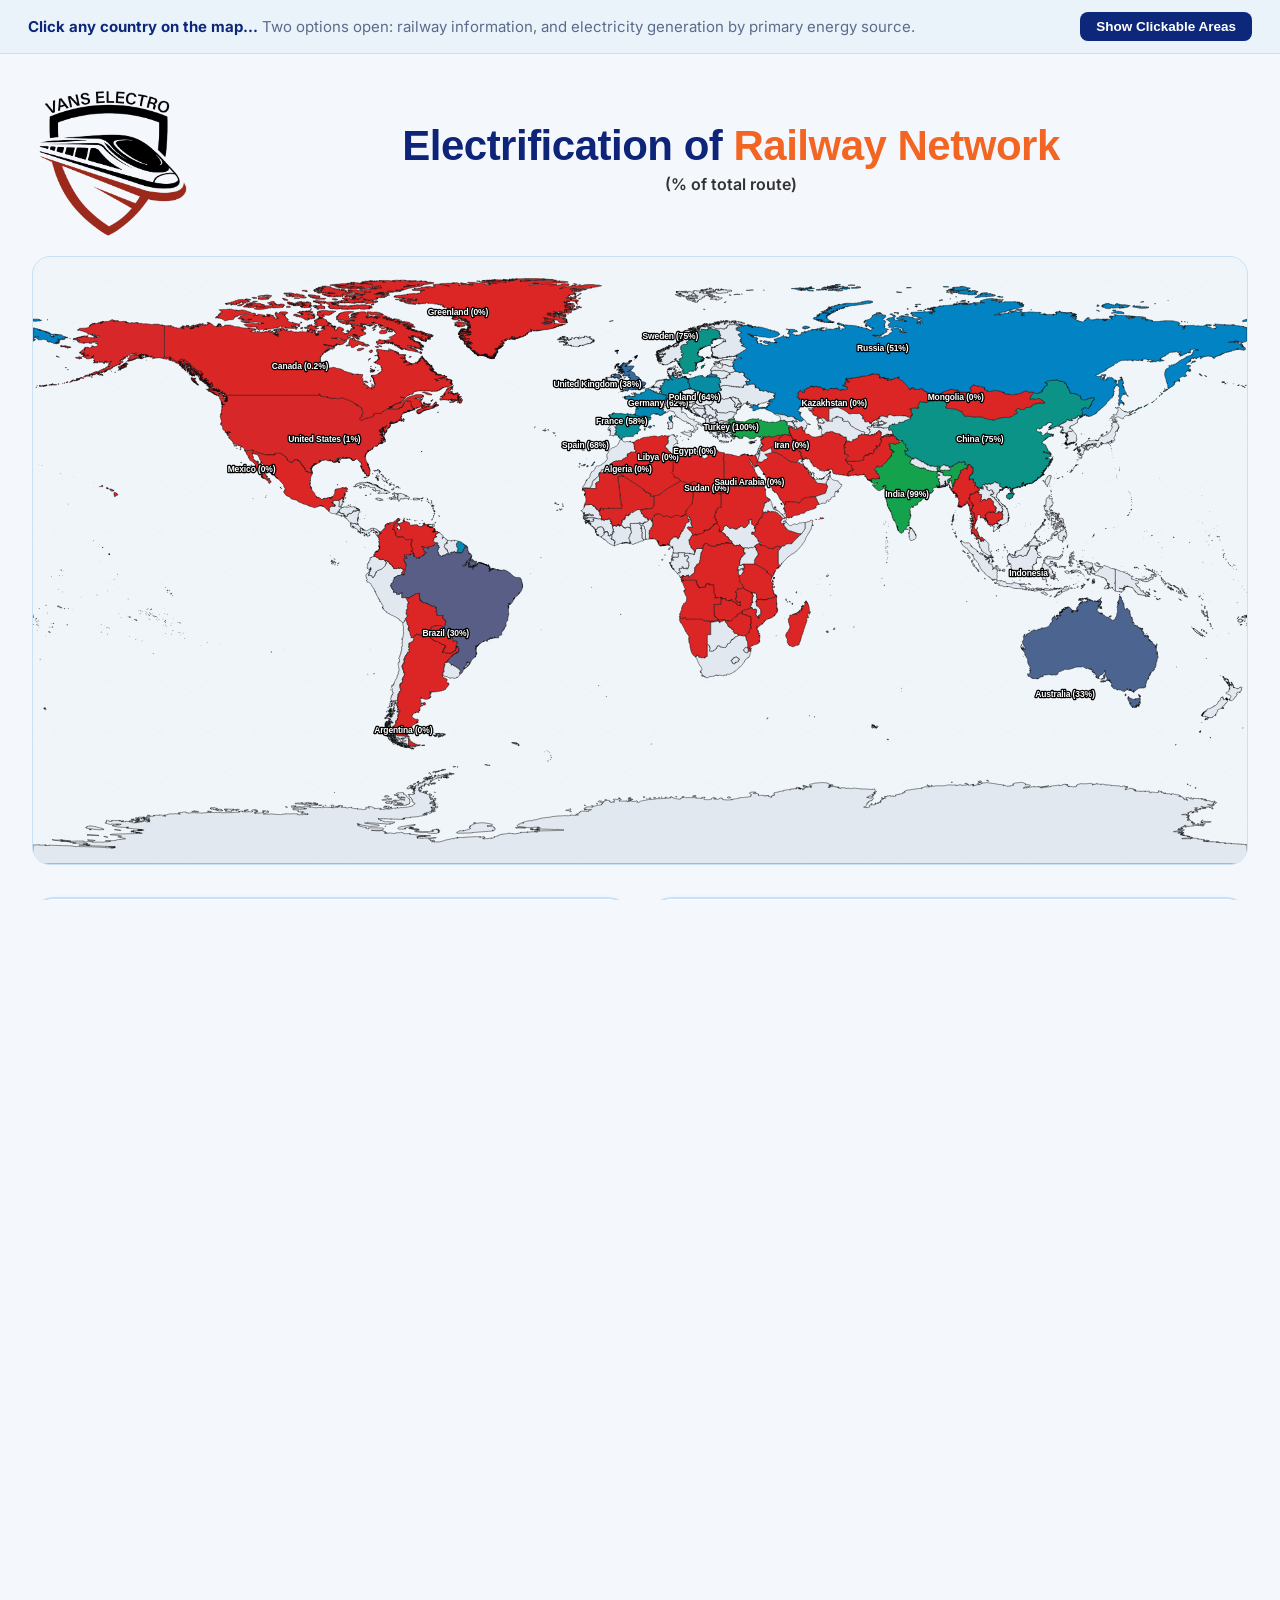
==== index.html @ e2f64fe7 "feat: add SVG map generation script, GeoJSON country data, and executive profile assets" ====
<!DOCTYPE html>
<html lang="en">
<head>
  <meta charset="utf-8">
  <meta name="viewport" content="width=device-width, initial-scale=1.0">
  <title>VANS Electroengineerings — Global Railway Electrification & Leadership</title>
  <link rel="preconnect" href="https://fonts.googleapis.com">
  <link rel="preconnect" href="https://fonts.gstatic.com" crossorigin>
  <link href="https://fonts.googleapis.com/css2?family=Inter:wght@400;500;600;700;800&family=Outfit:wght@500;600;700;800&display=swap" rel="stylesheet">
  <style>
    :root {
      --primary: #0D287A;
      --primary-dark: #07174A;
      --accent: #F0821E;
      --accent-hover: #D96F11;
      --bg: #F4F7FC;
      --card-bg: #FFFFFF;
      --text: #1E293B;
      --text-muted: #5A6B8C;
      --border: #C9E1F5;
      --shadow-sm: 0 2px 6px rgba(13,40,122,0.06);
      --shadow-md: 0 10px 25px -5px rgba(13,40,122,0.12);
      --shadow-lg: 0 20px 35px -10px rgba(13,40,122,0.25);
    }

    * { box-sizing: border-box; margin: 0; padding: 0; }
    html, body {
      width: 100%;
      height: 100%;
      font-family: 'Segoe UI', 'Inter', Arial, sans-serif;
      background: var(--bg);
      color: var(--text);
      line-height: 1.4;
      overflow-x: hidden;
    }

    /* Top instruction bar */
    .top-bar {
      background: #EBF3FA;
      color: #5A6B8C;
      padding: 12px 28px;
      display: flex;
      justify-content: space-between;
      align-items: center;
      font-size: 15px;
      border-bottom: 1px solid var(--border);
      width: 100%;
    }
    .top-bar b { color: var(--primary); font-weight: 700; }
    .btn-toggle {
      background: var(--primary);
      color: #fff;
      border: 0;
      padding: 7px 16px;
      border-radius: 8px;
      font-weight: 600;
      cursor: pointer;
      font-size: 13.5px;
      transition: all 0.2s ease;
    }
    .btn-toggle:hover { background: var(--primary-dark); transform: translateY(-1px); }

    /* Main Full-Width Dashboard Layout */
    .dashboard {
      width: 100%;
      margin: 0;
      padding: 24px 32px;
      display: grid;
      grid-template-columns: 1fr 680px;
      gap: 32px;
      position: relative;
    }

    @media (max-width: 1400px) {
      .dashboard {
        grid-template-columns: 1fr;
      }
    }

    /* Left Side: Logo, Title & Map */
    .map-section {
      background: transparent;
      border: 0;
      border-radius: 0;
      padding: 0;
      box-shadow: none;
      position: relative;
      display: flex;
      flex-direction: column;
    }

    .map-header {
      display: flex;
      align-items: center;
      justify-content: space-between;
      margin-bottom: 16px;
      gap: 20px;
    }

    .map-header .logo-box {
      display: flex;
      align-items: center;
      gap: 16px;
      text-decoration: none;
    }

    .map-header .logo-box img {
      height: 162px;
      width: auto;
      object-fit: contain;
    }

    .main-title {
      text-align: center;
      flex: 1;
    }

    .main-title h1 {
      font-family: Arial, Helvetica, sans-serif;
      font-size: 42px;
      font-weight: 800;
      color: #0D2478;
      letter-spacing: -0.5px;
      line-height: 1.1;
    }

    .main-title h1 span {
      color: #F26522;
    }

    .main-title small {
      display: block;
      text-align: center;
      font-size: 16px;
      color: #333;
      font-weight: 600;
      margin-top: 4px;
    }

    /* SVG Map Canvas */
    .map-container {
      position: relative;
      width: 100%;
      background: #F0F5FA;
      border-radius: 18px;
      overflow: hidden;
      border: 1px solid var(--border);
      background-image:
        linear-gradient(30deg, transparent 49.5%, rgba(0,180,220,.05) 50%, transparent 50.5%),
        linear-gradient(150deg, transparent 49.5%, rgba(0,180,220,.05) 50%, transparent 50.5%);
      background-size: 50px 50px;
    }

    .map-container svg {
      width: 100%;
      height: auto;
      display: block;
    }

    .country-path {
      stroke: #111111;
      stroke-width: 0.4;
      cursor: pointer;
      transition: all 0.2s ease;
    }

    .country-path:hover {
      fill: #FF7A00 !important;
      stroke: #000;
      stroke-width: 1;
    }

    .country-path.active-country {
      fill: #FF7A00 !important;
      stroke: #0D287A;
      stroke-width: 1.5;
    }

    .show-highlight-all .country-path {
      stroke: #FF7A00;
      stroke-width: 1;
    }

    /* SVG Text Labels inside Country Shapes */
    .country-label {
      font-family: 'Segoe UI', Arial, sans-serif;
      font-size: 7px;
      font-weight: 700;
      fill: #FFFFFF;
      text-anchor: middle;
      dominant-baseline: central;
      pointer-events: none;
      paint-order: stroke fill;
      stroke: #000000;
      stroke-width: 2px;
      stroke-linejoin: round;
      letter-spacing: -0.1px;
    }

    /* Side info panel overlay on Map */
    #info-panel {
      position: absolute;
      top: 24px;
      right: 24px;
      width: 320px;
      background: #FFFFFF;
      border: 2px solid var(--border);
      border-radius: 18px;
      padding: 22px;
      display: none;
      box-shadow: var(--shadow-lg);
      z-index: 10;
      animation: slideIn 0.25s ease;
    }

    @keyframes slideIn {
      from { opacity: 0; transform: translateX(15px); }
      to { opacity: 1; transform: translateX(0); }
    }

    #info-panel h2 { font-family: 'Outfit', sans-serif; font-size: 24px; color: var(--primary); margin-bottom: 4px; }
    #info-panel .pct { font-size: 15px; color: var(--text); font-weight: 600; margin-bottom: 18px; }

    .panel-btn {
      display: block;
      text-decoration: none;
      background: var(--primary);
      color: #fff;
      padding: 11px 14px;
      border-radius: 9px;
      font-size: 13.5px;
      margin-bottom: 10px;
      transition: all 0.2s ease;
    }
    .panel-btn:hover { background: var(--primary-dark); transform: translateY(-1px); }
    .panel-btn.alt { background: var(--accent); }
    .panel-btn.alt:hover { background: var(--accent-hover); }
    .panel-btn b { display: block; font-size: 14.5px; margin-bottom: 2px; }
    .panel-btn span { display: block; font-size: 11.5px; opacity: 0.9; line-height: 1.35; }

    .panel-close {
      position: absolute;
      right: 14px;
      top: 10px;
      font-size: 22px;
      color: var(--text-muted);
      cursor: pointer;
      line-height: 1;
    }
    .panel-close:hover { color: var(--text); }

    /* Right Side 2x2 Grid Sidebar */
    .sidebar {
      display: grid;
      grid-template-columns: 1fr 1fr;
      gap: 20px;
      align-content: start;
    }

    .panel-card {
      background: rgba(255,255,255,0.95);
      border: 2px solid var(--border);
      border-radius: 22px;
      padding: 20px;
      box-shadow: var(--shadow-sm);
      display: flex;
      flex-direction: column;
    }

    .panel-card h2 {
      font-family: 'Outfit', sans-serif;
      font-size: 18px;
      font-weight: 800;
      color: var(--primary);
      text-align: center;
      margin-bottom: 16px;
      letter-spacing: 0.5px;
      border-bottom: 2px solid #EBF3FA;
      padding-bottom: 8px;
    }

    /* 2x2 Inner Grid for Products & Directors */
    .inner-grid {
      display: grid;
      grid-template-columns: 1fr 1fr;
      gap: 12px;
      flex: 1;
    }

    /* Cards Inside Panels */
    .item-card {
      background: #FFFFFF;
      border: 1px solid var(--border);
      border-radius: 14px;
      overflow: hidden;
      text-align: center;
      cursor: pointer;
      transition: all 0.2s ease;
      display: flex;
      flex-direction: column;
      align-items: center;
      padding: 10px;
      text-decoration: none;
    }

    .item-card:hover {
      transform: translateY(-3px);
      box-shadow: var(--shadow-md);
      border-color: var(--primary);
    }

    .item-card img {
      width: 100%;
      height: 95px;
      object-fit: cover;
      border-radius: 10px;
      margin-bottom: 8px;
    }

    .item-card.director img {
      width: 90px;
      height: 90px;
      border-radius: 50%;
      object-fit: cover;
      border: 2.5px solid var(--primary);
    }

    .item-card .card-title {
      font-family: 'Outfit', sans-serif;
      color: var(--primary);
      font-weight: 700;
      font-size: 12.5px;
      line-height: 1.25;
      text-transform: uppercase;
    }

    .item-card .card-subtitle {
      font-size: 11px;
      color: var(--text-muted);
      margin-top: 3px;
    }

    /* Large Banner Cards for Secured Market & Opportunity */
    .full-card {
      background: #FFFFFF;
      border: 1px solid var(--border);
      border-radius: 14px;
      overflow: hidden;
      cursor: pointer;
      transition: all 0.2s ease;
      display: flex;
      flex-direction: column;
      align-items: center;
      padding: 8px;
      text-decoration: none;
      flex: 1;
    }

    .full-card:hover {
      transform: translateY(-3px);
      box-shadow: var(--shadow-md);
      border-color: var(--accent);
    }

    .full-card img {
      width: 100%;
      height: 170px;
      object-fit: cover;
      border-radius: 10px;
    }

    /* Modals & Backdrop */
    .modal-overlay {
      position: fixed;
      inset: 0;
      background: rgba(13,40,122,0.45);
      backdrop-filter: blur(4px);
      display: none;
      z-index: 100;
    }

    .modal-dialog {
      position: fixed;
      left: 50%;
      top: 50%;
      transform: translate(-50%, -50%);
      width: min(880px, 94vw);
      max-height: 92vh;
      overflow-y: auto;
      background: #FFFFFF;
      border-radius: 20px;
      padding: 36px 40px;
      display: none;
      z-index: 101;
      box-shadow: var(--shadow-lg);
      animation: modalFade 0.25s ease;
    }

    @keyframes modalFade {
      from { opacity: 0; transform: translate(-50%, -46%); }
      to { opacity: 1; transform: translate(-50%, -50%); }
    }

    .modal-dialog .close-modal {
      position: absolute;
      right: 20px;
      top: 16px;
      font-size: 28px;
      color: var(--text-muted);
      cursor: pointer;
    }
    .modal-dialog .close-modal:hover { color: var(--primary); }

    .modal-dialog img.profile-pic {
      width: 130px;
      height: 130px;
      border-radius: 50%;
      object-fit: cover;
      border: 3px solid var(--primary);
      display: block;
      margin: 0 auto 16px auto;
    }

    .modal-dialog h2 { font-family: 'Outfit', sans-serif; font-size: 28px; color: var(--primary); margin-bottom: 6px; }
    .modal-dialog .role { color: var(--accent); font-weight: 700; font-size: 16px; margin-bottom: 6px; }
    .modal-dialog .meta { color: var(--text-muted); font-size: 14px; margin-bottom: 20px; }

    .modal-dialog h3 {
      font-family: 'Outfit', sans-serif;
      font-size: 18px;
      color: var(--primary);
      margin: 22px 0 10px;
      border-bottom: 2px solid #E2E8F0;
      padding-bottom: 6px;
    }

    .modal-dialog p, .modal-dialog li { font-size: 14.5px; line-height: 1.6; color: var(--text); }
    .modal-dialog ul { padding-left: 20px; margin-bottom: 12px; }
    .modal-dialog .cols { display: flex; gap: 24px; flex-wrap: wrap; }
    .modal-dialog .cols > div { flex: 1 1 300px; }

    .modal-dialog .pdf-link {
      display: inline-block;
      margin-top: 24px;
      background: var(--primary);
      color: #fff;
      text-decoration: none;
      padding: 12px 20px;
      border-radius: 10px;
      font-size: 14px;
      font-weight: 600;
      transition: all 0.2s ease;
    }
    .modal-dialog .pdf-link:hover { background: var(--primary-dark); }

    /* Footer */
    footer {
      background: var(--primary);
      color: #fff;
      text-align: center;
      padding: 20px;
      font-size: 14px;
      border-top: 3px solid var(--accent);
      margin-top: 30px;
    }
    footer a { color: #FFA34D; text-decoration: none; font-weight: 600; }
    footer a:hover { text-decoration: underline; }
  </style>
</head>
<body>

  <!-- Top Announcement / Instruction Bar -->
  <header class="top-bar">
    <div>
      <b>Click any country on the map...</b> Two options open: railway information, and electricity generation by primary energy source.
    </div>
    <button class="btn-toggle" onclick="toggleHighlights()">Show Clickable Areas</button>
  </header>

  <!-- Main Dashboard Container -->
  <div class="dashboard">

    <!-- Left Main Section: Logo, Title & Real Interactive SVG Map -->
    <main class="map-section">
      <div class="map-header">
        <a href="https://vanselectroengineerings.com/" target="_blank" rel="noopener" class="logo-box">
          <img src="img/vans-logo.png" alt="VANS Electro Logo">
        </a>

        <div class="main-title">
          <h1>Electrification of <span>Railway Network</span></h1>
          <small>(% of total route)</small>
        </div>
      </div>

      <!-- SVG Map Canvas -->
      <div class="map-container" id="mapContainer">
        <svg viewBox="0 0 1000 500" id="worldMap">
<path class="country-path" data-c="Indonesia" fill="#E2E8F0" d="M827.0 238.4 L827.0 238.4 L827.1 238.5 L827.2 238.5 L827.4 238.5 L827.5 238.5 L827.5 238.5 L827.6 238.6 L827.6 238.7 L827.5 238.8 L827.5 238.8 L827.4 238.8 L827.3 238.8 L827.3 238.7 L827.1 238.6 L827.1 238.5 L827.0 238.4 Z M845.7 275.5 L845.7 275.5 L845.9 275.5 L846.0 275.5 L846.1 275.4 L846.3 275.3 L846.3 275.3 L846.3 275.3 L846.3 275.2 L846.4 275.2 L846.4 275.2 L846.6 275.1 L846.6 275.1 L846.6 275.1 L846.7 275.0 L846.8 275.0 L846.9 275.0 L846.9 274.9 L847.0 274.9 L847.0 274.9 L847.0 275.0 L847.0 275.1 L847.0 275.1 L847.0 275.1 L847.0 275.2 L847.0 275.2 L847.1 275.2 L847.1 275.2 L847.2 275.2 L847.2 275.2 L847.4 275.1 L847.4 275.1 L847.4 275.0 L847.4 275.0 L847.4 275.0 L847.5 275.0 L847.5 275.0 L847.5 275.0 L847.5 275.0 L847.6 275.0 L847.6 275.1 L847.6 275.1 L847.7 275.2 L847.7 275.2 L847.6 275.4 L847.6 275.4 L847.6 275.5 L847.6 275.5 L847.6 275.5 L847.6 275.5 L847.6 275.5 L847.5 275.5 L847.5 275.5 L847.5 275.5 L847.5 275.6 L847.4 275.6 L847.4 275.6 L847.4 275.6 L847.3 275.5 L847.3 275.5 L847.3 275.5 L847.2 275.5 L847.2 275.5 L847.1 275.6 L847.1 275.7 L847.1 275.8 L847.1 275.8 L847.1 275.8 L847.2 275.9 L847.3 275.9 L847.3 276.0 L847.3 276.0 L847.3 276.0 L847.3 276.0 L847.4 276.1 L847.4 276.2 L847.4 276.3 L847.4 276.4 L847.3 276.4 L847.2 276.5 L847.2 276.6 L847.2 276.8 L847.1 276.8 L846.9 277.0 L846.8 277.1 L846.6 277.4 L846.5 277.5 L846.5 277.5 L846.3 277.6 L846.2 277.7 L846.1 277.7 L846.0 277.8 L845.9 277.9 L845.9 278.0 L845.9 278.0 L845.8 278.1 L845.7 278.2 L845.6 278.2 L845.5 278.3 L845.2 278.2 L845.0 278.3 L844.9 278.3 L844.9 278.3 L844.8 278.3 L844.8 278.3 L844.7 278.3 L844.7 278.4 L844.7 278.4 L844.6 278.4 L844.6 278.5 L844.6 278.5 L844.5 278.5 L844.5 278.6 L844.3 278.6 L844.0 278.8 L843.9 278.8 L843.9 278.8 L843.8 278.8 L843.8 278.8 L843.7 278.8 L843.6 278.8 L843.6 278.8 L843.5 278.7 L843.4 278.8 L843.4 278.8 L843.3 278.8 L843.3 278.7 L843.2 278.7 L843.2 278.7 L843.1 278.7 L843.1 278.8 L843.0 278.8 L843.0 278.8 L843.0 278.8 L843.0 278.8 L843.0 278.7 L843.0 278.7 L843.0 278.6 L843.0 278.6 L843.0 278.5 L843.1 278.4 L843.1 278.4 L843.2 278.3 L843.3 278.2 L843.4 278.2 L843.4 278.2 L843.5 278.2 L843.5 278.2 L843.7 278.0 L843.8 278.0 L843.7 277.9 L843.7 277.9 L843.6 277.9 L843.6 277.8 L843.5 277.8 L843.4 277.9 L843.3 277.9 L843.3 277.9 L843.3 277.9 L843.3 277.8 L843.3 277.6 L843.3 277.6 L843.4 277.5 L843.5 277.5 L843.5 277.4 L843.5 277.4 L843.5 277.3 L843.5 277.3 L843.5 277.2 L843.5 277.2 L843.5 277.2 L843.5 277.1 L843.5 277.1 L843.5 277.1 L843.5 277.1 L843.5 276.8 L843.5 276.7 L843.6 276.7 L843.6 276.6 L843.7 276.6 L843.8 276.6 L843.8 276.5 L843.9 276.4 L843.9 276.4 L843.9 276.4 L843.9 276.4 L844.0 276.4 L844.0 276.4 L844.0 276.4 L844.0 276.4 L844.1 276.4 L844.1 276.4 L844.2 276.2 L844.2 276.2 L844.2 276.2 L844.3 276.1 L844.4 276.0 L844.4 276.0 L844.5 276.0 L844.5 275.9 L844.6 276.1 L844.7 276.2 L844.8 276.2 L844.8 276.2 L844.9 276.1 L844.9 276.1 L845.0 276.0 L845.0 276.0 L845.0 276.1 L845.1 276.1 L845.1 276.1 L845.1 276.2 L845.1 276.2 L845.2 276.3 L845.2 276.3 L845.1 276.3 L845.1 276.4 L845.2 276.4 L845.2 276.4 L845.2 276.4 L845.2 276.4 L845.3 276.4 L845.3 276.4 L845.3 276.3 L845.4 276.3 L845.4 276.3 L845.4 276.2 L845.4 276.2 L845.4 276.2 L845.4 276.1 L845.4 276.1 L845.4 276.0 L845.4 276.0 L845.4 276.0 L845.5 276.0 L845.5 276.0 L845.6 275.9 L845.6 275.9 L845.6 275.8 L845.6 275.8 L845.6 275.8 L845.7 275.7 L845.7 275.6 L845.7 275.5 Z M826.6 238.4 L826.6 238.4 L826.5 238.5 L826.5 238.5 L826.4 238.5 L826.4 238.5 L826.0 238.4 L826.0 238.4 L826.0 238.5 L826.1 238.5 L826.1 238.5 L826.1 238.5 L826.1 238.5 L826.1 238.5 L826.1 238.6 L826.1 238.6 L826.1 238.6 L826.1 238.6 L826.2 238.6 L826.3 238.6 L826.3 238.7 L826.3 238.7 L826.3 238.7 L826.3 238.8 L826.3 238.8 L826.4 238.8 L826.4 238.8 L826.4 238.7 L826.4 238.8 L826.7 239.0 L826.7 239.0 L826.8 239.1 L826.9 239.1 L826.9 239.1 L826.9 239.1 L826.9 239.2 L826.8 239.2 L826.7 239.2 L826.6 239.1 L826.6 239.1 L826.5 239.1 L826.5 239.1 L826.5 239.1 L826.6 239.1 L826.7 239.2 L826.7 239.2 L826.8 239.2 L826.8 239.2 L826.9 239.2 L826.9 239.2 L826.9 239.2 L827.0 239.3 L827.0 239.3 L827.2 239.4 L827.2 239.5 L827.2 239.5 L827.2 239.5 L827.1 239.5 L827.0 239.5 L827.0 239.5 L827.0 239.6 L827.2 239.6 L827.3 239.6 L827.3 239.7 L827.3 239.7 L827.3 239.7 L827.2 239.8 L827.2 239.8 L827.1 239.9 L827.1 239.9 L826.8 239.9 L826.7 239.9 L826.6 239.9 L826.6 239.8 L826.5 239.8 L826.5 239.8 L826.5 239.7 L826.4 239.6 L826.4 239.6 L826.4 239.5 L826.4 239.5 L826.4 239.5 L826.3 239.5 L826.3 239.5 L826.3 239.5 L826.4 239.7 L826.4 239.7 L826.4 239.8 L826.5 239.9 L826.5 239.9 L826.4 240.0 L826.4 240.0 L826.3 239.9 L826.2 239.9 L825.8 239.9 L825.6 239.9 L825.3 239.9 L825.2 239.9 L825.1 240.0 L825.1 240.0 L825.2 240.0 L825.3 239.9 L825.5 239.9 L825.6 240.0 L825.6 240.0 L825.6 240.1 L825.6 240.1 L825.6 240.2 L825.6 240.3 L825.7 240.3 L825.7 240.3 L825.8 240.3 L825.8 240.4 L825.9 240.4 L825.9 240.5 L826.0 240.4 L826.0 240.4 L826.1 240.4 L826.2 240.5 L826.2 240.5 L826.2 240.5 L826.2 240.5 L826.2 240.5 L826.2 240.6 L826.2 240.6 L826.2 240.6 L826.2 240.7 L826.2 240.7 L826.2 240.7 L826.1 240.7 L826.1 240.8 L826.1 240.8 L826.0 240.8 L826.0 240.8 L826.0 240.8 L826.0 241.0 L826.0 241.0 L826.0 241.0 L825.9 241.0 L825.9 241.0 L825.8 240.9 L825.8 240.9 L825.7 240.9 L825.7 241.0 L825.7 241.0 L825.8 241.0 L825.8 241.0 L826.0 241.2 L826.0 241.2 L826.1 241.2 L826.2 241.2 L826.3 241.2 L826.3 241.2 L826.3 241.3 L826.3 241.3 L826.3 241.4 L826.4 241.4 L826.6 241.4 L826.7 241.4 L826.7 241.4 L826.7 241.4 L826.7 241.5 L826.8 241.5 L826.8 241.5 L826.7 241.5 L826.7 241.6 L826.7 241.6 L826.7 241.6 L826.6 241.7 L826.6 241.7 L826.6 241.7 L826.7 241.7 L826.7 241.7 L826.8 241.7 L826.8 241.7 L826.9 241.7 L826.9 241.7 L826.9 241.8 L826.9 241.8 L826.8 241.8 L826.7 241.8 L826.5 241.9 L826.5 241.9 L826.6 241.9 L826.8 241.9 L827.0 241.9 L827.0 242.0 L827.0 242.0 L826.9 242.0 L826.8 242.0 L826.7 242.1 L826.7 242.2 L826.8 242.2 L826.9 242.2 L827.0 242.2 L827.1 242.3 L827.2 242.3 L827.2 242.4 L827.2 242.4 L827.2 242.6 L827.2 242.7 L827.3 242.7 L827.3 242.8 L827.4 242.9 L827.4 242.9 L827.7 243.1 L827.7 243.2 L827.8 243.2 L827.8 243.3 L827.8 243.4 L827.9 243.4 L827.9 243.4 L828.0 243.4 L828.0 243.5 L828.0 243.6 L828.1 243.7 L828.0 243.7 L827.9 243.8 L827.9 243.9 L827.7 243.9 L827.7 243.9 L827.6 244.0 L827.6 244.0 L827.6 244.1 L827.5 244.1 L827.5 244.2 L827.5 244.2 L827.3 244.1 L827.3 244.2 L827.5 244.3 L827.5 244.3 L827.4 244.3 L827.3 244.3 L827.2 244.3 L827.1 244.3 L827.1 244.3 L827.1 244.4 L827.1 244.4 L827.2 244.4 L827.3 244.4 L827.3 244.4 L827.3 244.5 L827.4 244.5 L827.4 244.5 L827.4 244.5 L827.4 244.6 L827.4 244.7 L827.4 244.7 L827.4 244.7 L827.4 244.7 L827.4 244.8 L827.4 244.8 L827.4 244.8 L827.5 244.8 L827.5 244.8 L827.5 244.8 L827.5 244.8 L827.5 244.9 L827.6 244.9 L827.6 245.0 L827.7 245.0 L827.7 245.0 L827.8 245.0 L827.8 245.0 L827.9 245.0 L827.9 245.0 L827.9 245.1 L827.9 245.1 L827.9 245.1 L827.9 245.2 L827.9 245.2 L828.1 245.4 L828.3 245.5 L828.5 245.7 L828.6 245.7 L828.8 245.7 L828.8 245.8 L828.9 245.8 L828.9 245.9 L829.0 245.9 L828.9 245.9 L828.9 245.9 L828.9 246.0 L828.9 246.0 L828.9 246.0 L829.0 246.0 L829.0 246.0 L829.0 246.0 L829.0 246.1 L829.0 246.1 L829.1 246.1 L829.1 246.1 L829.1 246.1 L829.2 246.2 L829.3 246.2 L829.4 246.2 L829.5 246.2 L829.7 246.4 L829.8 246.5 L829.8 246.5 L829.9 246.6 L829.9 246.7 L830.0 246.7 L829.9 246.7 L829.9 246.7 L829.9 246.7 L829.9 246.8 L830.0 246.8 L830.0 246.8 L830.1 246.9 L830.2 247.1 L830.2 247.1 L830.2 247.1 L830.2 247.1 L830.3 247.0 L830.3 247.0 L830.3 247.0 L830.4 247.0 L830.5 247.1 L830.6 247.1 L830.6 247.1 L830.6 247.1 L830.6 247.2 L830.5 247.2 L830.6 247.2 L830.6 247.2 L830.6 247.3 L830.6 247.3 L830.6 247.3 L830.5 247.4 L830.4 247.5 L830.4 247.5 L830.2 247.6 L830.1 247.6 L830.1 247.7 L830.1 247.7 L830.0 247.8 L830.0 247.8 L830.0 247.8 L829.9 247.8 L829.9 247.8 L829.8 247.7 L829.8 247.7 L829.7 247.7 L829.7 247.6 L829.6 247.6 L829.6 247.7 L829.4 247.7 L829.4 247.8 L829.3 247.8 L829.3 247.8 L829.3 247.7 L829.3 247.7 L829.2 247.7 L829.1 247.7 L829.0 247.7 L828.9 247.7 L828.9 247.7 L828.9 247.7 L828.9 247.8 L828.8 247.8 L828.8 247.7 L828.8 247.7 L828.7 247.7 L828.7 247.6 L828.7 247.6 L828.3 247.6 L828.1 247.5 L828.0 247.5 L828.0 247.4 L827.9 247.3 L827.9 247.3 L827.8 247.1 L827.7 247.0 L827.7 247.0 L827.6 246.9 L827.6 246.9 L827.6 246.9 L827.5 246.9 L827.5 246.9 L827.5 246.9 L827.5 246.9 L827.5 247.0 L827.5 247.0 L827.6 247.1 L827.6 247.1 L827.7 247.3 L827.7 247.3 L827.7 247.4 L827.8 247.5 L827.8 247.5 L827.8 247.5 L827.8 247.5 L827.8 247.5 L827.8 247.5 L827.8 247.6 L827.9 247.6 L827.9 247.7 L827.9 247.7 L827.9 247.8 L827.8 247.8 L827.8 247.8 L827.8 247.8 L827.7 247.8 L827.7 247.8 L827.7 247.7 L827.7 247.7 L827.6 247.7 L827.6 247.7 L827.6 247.7 L827.5 247.7 L827.5 247.7 L827.5 247.7 L827.5 247.7 L827.5 247.7 L827.4 247.7 L827.3 247.7 L827.3 247.7 L827.2 247.8 L827.1 247.9 L827.0 248.0 L827.0 248.2 L827.0 248.2 L826.9 248.3 L826.9 248.3 L826.9 248.3 L826.9 248.4 L826.9 248.4 L826.7 248.6 L826.7 248.7 L826.7 248.7 L826.7 248.8 L826.7 248.8 L826.7 248.8 L826.7 248.8 L826.7 248.9 L826.6 248.9 L826.6 248.9 L826.5 249.0 L826.4 249.2 L826.4 249.2 L826.4 249.2 L826.4 249.2 L826.5 249.3 L826.5 249.3 L826.5 249.4 L826.4 249.4 L826.4 249.5 L826.3 249.5 L826.3 249.5 L826.3 249.6 L826.4 249.6 L826.4 249.6 L826.4 249.6 L826.4 249.6 L826.4 249.6 L826.3 249.7 L826.3 249.7 L826.3 249.7 L826.3 249.7 L826.3 249.7 L826.3 249.8 L826.3 249.8 L826.3 249.8 L826.3 249.8 L826.3 249.8 L826.3 249.8 L826.4 249.8 L826.4 249.9 L826.4 249.9 L826.4 249.9 L826.4 249.9 L826.4 250.0 L826.5 250.0 L826.5 250.1 L826.5 250.1 L826.5 250.1 L826.5 250.1 L826.4 250.2 L826.4 250.2 L826.4 250.2 L826.4 250.2 L826.3 250.3 L826.3 250.4 L826.3 250.4 L826.3 250.5 L826.3 250.6 L826.2 250.7 L826.2 250.7 L826.2 250.8 L826.3 250.9 L826.3 250.9 L826.3 250.9 L826.4 250.9 L826.4 251.0 L826.4 251.0 L826.4 251.1 L826.3 251.1 L826.3 251.2 L826.3 251.2 L826.3 251.3 L826.3 251.3 L826.3 251.4 L826.2 251.4 L826.2 251.5 L826.3 251.4 L826.7 251.2 L826.7 251.2 L826.8 251.2 L826.8 251.2 L826.8 251.2 L826.7 251.3 L826.7 251.3 L826.7 251.3 L826.6 251.3 L826.6 251.4 L826.5 251.4 L826.6 251.4 L826.7 251.4 L826.7 251.6 L826.6 251.6 L826.6 251.6 L826.6 251.7 L826.6 251.7 L826.5 251.7 L826.5 251.7 L826.5 251.7 L826.5 251.7 L826.5 251.7 L826.6 251.7 L826.6 251.7 L826.6 251.8 L826.6 251.8 L826.5 251.8 L826.5 251.9 L826.5 251.9 L826.5 251.9 L826.5 251.9 L826.4 251.9 L826.3 251.9 L826.3 251.9 L826.4 252.0 L826.4 252.0 L826.4 252.0 L826.6 252.0 L826.7 252.0 L826.7 252.0 L826.7 252.1 L826.7 252.1 L826.7 252.1 L826.7 252.2 L826.7 252.2 L826.6 252.2 L826.6 252.2 L826.6 252.2 L826.5 252.2 L826.5 252.2 L826.5 252.3 L826.4 252.2 L826.4 252.3 L826.3 252.3 L826.2 252.3 L826.3 252.4 L826.2 252.4 L826.2 252.4 L826.1 252.4 L826.1 252.4 L826.1 252.3 L826.0 252.4 L826.0 252.4 L826.0 252.5 L825.9 252.5 L825.9 252.5 L825.9 252.4 L825.9 252.4 L825.9 252.3 L825.8 252.3 L825.8 252.2 L825.7 252.3 L825.7 252.4 L825.7 252.5 L825.7 252.5 L825.7 252.6 L825.5 252.6 L825.5 252.7 L825.2 253.1 L825.1 253.2 L825.1 253.2 L825.1 253.3 L825.1 253.3 L825.0 253.4 L825.0 253.4 L824.9 253.4 L824.6 253.5 L824.5 253.5 L824.5 253.5 L824.5 253.5 L824.5 253.4 L824.5 253.3 L824.5 253.3 L824.5 253.3 L824.5 253.3 L824.5 253.3 L824.4 253.4 L824.4 253.3 L824.4 253.3 L824.4 253.2 L824.3 253.1 L824.3 253.0 L824.3 252.8 L824.3 252.8 L824.2 252.9 L824.2 253.0 L824.2 253.1 L824.2 253.2 L824.3 253.2 L824.3 253.3 L824.3 253.3 L824.3 253.3 L824.3 253.3 L824.3 253.4 L824.3 253.4 L824.4 253.4 L824.4 253.4 L824.4 253.4 L824.4 253.4 L824.4 253.5 L824.4 253.5 L824.4 253.5 L824.4 253.5 L824.4 253.6 L824.3 253.6 L824.4 253.7 L824.3 253.8 L824.3 253.8 L824.2 253.8 L823.9 253.9 L823.8 254.0 L823.7 254.1 L823.7 254.2 L823.7 254.3 L823.8 254.3 L823.8 254.3 L823.8 254.4 L823.8 254.5 L823.7 254.5 L823.7 254.5 L823.4 254.6 L823.3 254.7 L823.2 254.7 L823.1 254.7 L823.0 254.9 L823.0 254.9 L822.9 254.9 L822.8 255.0 L822.9 255.0 L822.9 255.0 L823.0 255.0 L823.1 255.0 L823.1 255.0 L823.1 255.0 L823.1 254.9 L823.2 254.9 L823.2 254.9 L823.2 254.9 L823.3 254.9 L823.3 254.9 L823.3 254.9 L823.3 254.9 L823.3 254.9 L823.4 254.9 L823.4 254.9 L823.5 255.0 L823.4 255.1 L823.4 255.1 L823.5 255.2 L823.5 255.3 L823.5 255.4 L823.5 255.6 L823.5 255.7 L823.4 255.7 L823.4 255.8 L823.2 255.8 L823.2 255.9 L823.1 255.9 L823.0 256.0 L823.0 256.0 L823.0 256.0 L823.2 256.0 L823.3 255.9 L823.3 256.0 L823.3 256.1 L823.4 256.1 L823.4 256.1 L823.6 256.0 L823.7 256.0 L823.7 256.0 L823.7 256.0 L823.7 256.1 L823.7 256.1 L823.8 256.1 L823.8 256.1 L823.8 256.1 L823.9 256.1 L823.9 256.1 L823.9 256.2 L823.8 256.6 L823.7 257.0 L823.7 257.1 L823.6 257.1 L823.5 257.1 L823.5 257.0 L823.5 257.0 L823.5 256.9 L823.4 256.9 L823.4 256.9 L823.3 256.9 L823.3 257.0 L823.3 257.0 L823.3 257.0 L823.3 257.0 L823.2 257.0 L823.2 257.0 L823.1 257.0 L823.1 257.0 L823.1 257.0 L823.1 257.0 L823.1 257.0 L823.1 257.1 L823.1 257.1 L823.1 257.1 L823.0 257.2 L823.1 257.3 L823.2 257.1 L823.2 257.1 L823.3 257.1 L823.3 257.1 L823.3 257.2 L823.3 257.3 L823.2 257.4 L823.2 257.8 L823.2 257.9 L823.2 258.0 L823.2 258.1 L823.0 258.3 L823.0 258.3 L822.9 258.4 L822.9 258.3 L822.8 258.3 L822.8 258.2 L822.8 258.1 L822.8 258.1 L822.8 258.1 L822.7 258.1 L822.7 258.1 L822.7 258.0 L822.7 258.0 L822.7 257.9 L822.6 257.8 L822.6 257.8 L822.6 257.8 L822.6 257.8 L822.6 257.9 L822.6 257.9 L822.6 257.9 L822.6 258.0 L822.6 258.0 L822.5 258.1 L822.5 258.1 L822.6 258.2 L822.6 258.2 L822.6 258.3 L822.5 258.3 L822.5 258.3 L822.5 258.4 L822.6 258.3 L822.6 258.3 L822.7 258.3 L822.7 258.4 L822.7 258.4 L822.7 258.5 L822.8 258.5 L822.9 258.6 L823.0 258.7 L823.0 258.7 L822.8 258.7 L822.7 258.8 L822.7 258.8 L822.7 258.8 L822.7 258.9 L822.7 259.0 L822.7 259.0 L822.7 259.1 L822.6 259.1 L822.6 259.1 L822.6 259.1 L822.6 259.0 L822.6 259.0 L822.6 259.1 L822.7 259.0 L822.7 259.0 L822.7 259.0 L822.7 259.0 L822.6 259.0 L822.5 259.0 L822.5 259.1 L822.5 259.2 L822.3 259.5 L822.2 259.6 L822.2 259.8 L822.2 260.0 L822.1 260.0 L822.1 260.0 L821.9 260.0 L821.8 260.1 L821.8 260.1 L821.7 260.2 L821.6 260.3 L821.1 260.5 L820.3 260.8 L819.6 261.1 L819.1 261.3 L818.6 261.6 L818.5 261.6 L818.4 261.6 L818.4 261.5 L818.4 261.4 L818.4 261.1 L818.4 260.9 L818.3 260.7 L818.4 260.2 L818.3 260.1 L818.2 259.9 L818.1 259.8 L818.1 259.7 L818.2 259.3 L818.1 259.3 L818.1 259.4 L818.1 259.4 L818.0 259.7 L818.0 259.7 L817.9 259.7 L817.8 259.7 L817.7 259.6 L817.5 259.5 L817.4 259.5 L817.4 259.4 L817.4 259.4 L817.4 259.3 L817.5 259.3 L817.5 259.3 L817.6 259.1 L817.6 259.0 L817.7 259.0 L817.7 258.9 L817.6 259.0 L817.5 259.2 L817.4 259.3 L817.2 259.4 L817.1 259.4 L817.0 259.4 L817.0 259.3 L817.0 259.2 L817.0 258.9 L817.0 258.9 L817.0 258.9 L817.0 258.9 L816.9 259.0 L816.9 259.1 L816.9 259.1 L816.9 259.1 L816.8 259.3 L816.6 259.4 L816.5 259.4 L816.3 259.5 L816.2 259.6 L815.9 259.6 L815.6 259.6 L815.6 259.4 L815.7 259.3 L815.7 259.2 L815.7 259.0 L815.6 258.8 L815.6 258.8 L815.5 258.8 L815.3 258.8 L815.2 258.8 L815.2 258.8 L815.1 258.9 L815.1 258.9 L815.1 259.0 L815.1 259.0 L814.9 259.0 L814.9 259.0 L814.8 259.0 L814.8 258.9 L814.8 258.9 L814.8 258.8 L814.8 258.8 L814.7 258.8 L814.8 259.0 L814.9 259.1 L814.7 258.9 L814.7 258.9 L814.6 258.9 L814.6 258.8 L814.5 258.8 L814.5 258.7 L814.5 258.7 L814.5 258.6 L814.4 258.6 L814.4 258.5 L814.3 258.5 L814.2 258.5 L814.2 258.5 L814.0 258.1 L814.0 258.3 L814.0 258.4 L814.0 258.4 L813.9 258.4 L813.9 258.5 L813.9 258.5 L813.9 258.5 L813.9 258.5 L813.8 258.5 L813.8 258.5 L813.8 258.5 L813.7 258.6 L813.7 258.6 L813.7 258.7 L813.8 258.7 L813.8 258.7 L813.8 258.7 L813.9 258.8 L813.9 258.8 L813.9 258.8 L813.9 258.8 L813.0 259.4 L812.9 259.5 L812.8 259.5 L812.7 259.5 L812.7 259.5 L812.7 259.5 L812.7 259.5 L812.7 259.6 L812.6 259.6 L812.6 259.5 L812.2 259.3 L812.1 259.2 L812.0 259.2 L811.7 259.2 L811.4 259.4 L811.0 259.8 L810.9 259.9 L810.8 259.9 L810.8 259.9 L810.7 259.9 L810.6 259.8 L810.6 259.8 L810.6 259.8 L810.6 259.6 L810.7 259.6 L810.7 259.4 L810.7 259.3 L810.6 258.9 L810.6 258.7 L810.6 258.5 L810.6 258.4 L810.4 258.1 L810.4 258.0 L810.4 257.8 L810.4 257.8 L810.4 257.8 L810.4 257.8 L810.4 257.8 L810.4 257.7 L810.4 257.7 L810.4 257.6 L810.4 257.6 L810.3 257.7 L810.3 257.7 L810.3 257.7 L810.3 257.9 L810.3 257.9 L810.3 257.9 L810.3 258.0 L810.2 258.0 L810.2 258.0 L810.2 258.0 L810.2 258.0 L810.2 258.0 L810.2 258.1 L810.2 258.1 L810.2 258.1 L810.2 258.1 L810.3 258.1 L810.3 258.1 L810.3 258.1 L810.3 258.2 L810.3 258.2 L810.3 258.2 L810.3 258.2 L810.1 258.2 L810.0 258.4 L809.9 258.4 L809.9 258.4 L809.8 258.4 L809.8 258.3 L809.8 258.3 L809.8 258.2 L809.7 258.2 L809.6 258.1 L809.3 258.1 L809.2 258.1 L809.2 258.2 L808.5 258.5 L808.3 258.6 L808.2 258.6 L808.1 258.6 L807.8 258.4 L807.8 258.4 L807.7 258.4 L807.7 258.4 L807.7 258.4 L807.7 258.3 L807.7 258.3 L807.8 258.2 L807.9 258.2 L808.0 258.2 L808.2 258.1 L808.2 258.1 L808.2 258.0 L808.2 258.0 L808.0 258.1 L808.0 258.1 L807.9 258.1 L807.8 258.2 L807.8 258.2 L807.7 258.2 L807.5 258.5 L807.4 258.6 L807.3 258.5 L807.3 258.5 L807.3 258.4 L807.3 258.4 L807.3 258.4 L807.3 258.4 L807.3 258.3 L807.3 258.3 L807.3 258.2 L807.3 258.1 L807.2 258.0 L807.1 258.0 L807.0 258.0 L806.7 258.1 L806.4 258.3 L806.3 258.3 L806.2 258.3 L806.2 258.1 L806.1 258.0 L806.2 258.0 L806.2 257.9 L806.2 257.8 L806.2 257.7 L806.2 257.6 L806.2 257.5 L806.1 257.4 L806.1 257.4 L806.1 257.3 L806.0 257.3 L806.0 257.3 L806.0 257.3 L806.1 257.2 L806.1 257.2 L806.1 257.1 L806.2 257.1 L806.3 257.1 L806.3 257.0 L806.2 257.1 L806.2 257.0 L806.1 257.0 L806.0 256.8 L806.0 256.7 L806.0 256.6 L805.9 256.4 L805.9 256.3 L805.9 256.3 L805.8 256.3 L805.8 256.2 L805.8 256.2 L805.8 256.1 L805.8 256.0 L805.9 255.9 L805.9 255.7 L805.9 255.6 L805.8 255.4 L805.8 255.4 L805.8 255.3 L805.7 255.3 L805.7 255.3 L805.5 255.2 L805.5 255.2 L805.4 255.2 L805.3 255.1 L805.3 255.1 L805.3 255.0 L805.3 255.0 L805.3 255.0 L805.3 255.0 L805.3 255.0 L805.3 254.9 L805.3 254.9 L805.5 254.8 L805.5 254.8 L805.5 254.8 L805.6 254.8 L805.6 254.6 L805.7 254.5 L805.7 254.3 L805.7 254.0 L805.8 253.9 L805.7 253.7 L805.7 253.6 L805.6 253.6 L805.6 253.6 L805.5 253.5 L805.5 253.5 L805.4 253.5 L805.4 253.4 L805.4 253.4 L805.3 253.3 L805.3 253.3 L805.4 253.1 L805.4 253.1 L805.3 253.1 L805.3 253.1 L805.3 253.1 L805.2 253.0 L805.2 253.0 L805.1 253.0 L805.1 253.0 L805.0 252.9 L805.0 252.9 L804.9 252.8 L804.9 252.8 L804.8 252.7 L804.8 252.7 L804.8 252.6 L804.8 252.5 L804.8 252.5 L804.9 252.5 L804.9 252.5 L804.9 252.4 L804.9 252.4 L804.8 252.4 L804.8 252.5 L804.8 252.5 L804.8 252.6 L804.8 252.6 L804.7 252.7 L804.7 252.7 L804.6 252.7 L804.5 252.6 L804.5 252.6 L804.5 252.7 L804.5 252.7 L804.4 252.6 L804.4 252.5 L804.3 252.4 L804.2 252.4 L804.1 252.4 L804.0 252.3 L804.0 252.4 L803.9 252.4 L803.9 252.4 L803.9 252.4 L803.9 252.4 L804.0 252.5 L803.9 252.5 L803.9 252.5 L803.9 252.5 L803.8 252.5 L803.7 252.5 L803.7 252.5 L803.7 252.5 L803.6 252.4 L803.5 252.4 L803.5 251.9 L803.5 251.9 L803.5 251.9 L803.6 251.9 L803.6 251.9 L803.6 251.9 L803.8 251.9 L803.9 252.0 L804.0 252.0 L804.0 252.0 L804.1 252.0 L804.1 252.0 L804.1 252.0 L804.2 252.0 L804.2 252.0 L804.2 252.0 L804.2 252.0 L804.1 252.0 L804.1 252.0 L804.0 251.9 L804.0 251.9 L803.9 251.8 L803.9 251.8 L803.8 251.8 L803.8 251.8 L803.8 251.8 L803.8 251.8 L803.8 251.8 L803.8 251.8 L803.8 251.8 L803.8 251.7 L803.8 251.7 L803.8 251.7 L803.8 251.7 L803.9 251.7 L804.0 251.7 L804.0 251.7 L803.9 251.7 L803.8 251.6 L803.7 251.6 L803.5 251.6 L803.5 251.6 L803.5 251.6 L803.5 251.6 L803.4 251.6 L803.4 251.6 L803.4 251.6 L803.4 251.6 L803.4 251.5 L803.4 251.5 L803.4 251.5 L803.3 251.5 L803.3 251.5 L803.3 251.5 L803.3 251.5 L803.2 251.5 L803.2 251.5 L803.1 251.4 L803.1 251.4 L803.1 251.1 L803.1 251.0 L803.1 251.0 L803.1 251.0 L803.2 251.0 L803.1 250.9 L803.0 250.8 L803.1 250.7 L803.1 250.7 L803.0 250.7 L803.0 250.7 L803.0 250.7 L803.0 250.8 L802.9 250.7 L802.9 250.7 L802.9 250.6 L802.9 250.6 L803.0 250.6 L803.0 250.6 L803.1 250.6 L803.2 250.6 L803.3 250.6 L803.3 250.6 L803.4 250.7 L803.4 250.7 L803.4 250.6 L803.3 250.6 L803.3 250.5 L803.3 250.5 L803.3 250.4 L803.3 250.2 L803.3 250.2 L803.2 250.1 L803.2 250.0 L803.2 249.9 L803.2 249.9 L803.3 249.9 L803.3 249.9 L803.6 250.0 L803.6 249.9 L803.4 249.8 L803.3 249.7 L803.2 249.7 L803.1 249.3 L802.9 249.2 L802.9 249.2 L802.8 249.2 L802.6 249.2 L802.6 249.1 L802.6 249.1 L802.6 248.9 L802.6 248.9 L802.6 248.8 L802.6 248.8 L802.6 248.7 L802.5 248.6 L802.5 248.5 L802.5 248.5 L802.6 248.4 L802.6 248.4 L802.6 248.3 L802.6 248.2 L802.5 248.2 L802.4 248.0 L802.4 248.0 L802.5 248.0 L802.5 247.9 L802.5 247.8 L802.4 247.7 L802.4 247.7 L802.4 247.7 L802.4 247.6 L802.5 247.6 L802.5 247.6 L802.6 247.6 L802.6 247.5 L802.6 247.5 L802.7 247.5 L802.7 247.3 L802.7 247.2 L802.6 246.8 L802.6 246.8 L802.6 246.7 L802.6 246.7 L802.8 246.7 L802.9 246.7 L803.1 246.6 L803.2 246.5 L803.2 246.5 L803.4 246.3 L803.4 246.2 L803.5 246.2 L803.5 246.1 L803.5 246.1 L803.4 246.1 L803.4 246.1 L803.4 246.2 L803.3 246.2 L803.3 246.3 L803.2 246.4 L803.2 246.4 L803.2 246.4 L803.2 246.5 L803.2 246.5 L803.1 246.5 L803.1 246.5 L803.1 246.5 L803.0 246.6 L803.0 246.6 L802.8 246.6 L802.7 246.6 L802.8 246.5 L802.8 246.5 L802.9 246.3 L802.9 246.2 L802.9 246.2 L802.9 245.8 L803.0 245.7 L803.0 245.7 L803.5 245.4 L803.5 245.3 L803.6 245.1 L803.7 245.1 L803.7 245.0 L803.7 245.0 L803.7 245.0 L803.7 245.0 L803.7 245.0 L803.7 245.0 L803.7 244.9 L803.7 244.9 L803.7 244.9 L803.7 245.0 L803.6 245.1 L803.6 245.0 L803.6 245.0 L803.7 245.0 L803.7 244.9 L803.7 244.9 L803.7 244.8 L803.7 244.7 L803.7 244.6 L803.8 244.6 L804.0 244.6 L804.3 244.5 L804.4 244.5 L804.4 244.4 L804.5 244.4 L804.5 244.2 L804.6 244.2 L804.5 244.4 L804.4 244.5 L804.4 244.6 L804.4 244.6 L804.3 244.7 L804.2 244.7 L804.2 244.8 L804.3 244.9 L804.3 244.9 L804.3 244.9 L804.3 244.9 L804.3 245.0 L804.3 245.0 L804.4 245.0 L804.4 245.0 L804.5 245.0 L804.6 245.1 L804.6 245.1 L804.6 245.3 L804.6 245.5 L804.6 245.5 L804.6 245.6 L804.7 245.6 L804.9 245.8 L804.9 245.9 L804.9 246.0 L804.9 246.0 L805.0 245.9 L805.0 245.9 L805.1 246.1 L805.1 246.1 L805.2 246.1 L805.2 246.1 L805.3 246.1 L805.3 246.1 L805.4 246.2 L805.4 246.3 L805.5 246.4 L805.5 246.4 L805.6 246.5 L805.6 246.5 L805.7 246.6 L805.8 246.7 L805.8 246.7 L806.0 246.7 L806.0 246.7 L806.1 246.8 L806.1 246.9 L806.3 247.1 L806.3 247.2 L806.3 247.2 L806.3 247.2 L806.4 247.2 L806.4 247.2 L806.5 247.3 L806.6 247.3 L806.6 247.3 L806.7 247.5 L806.8 247.6 L807.0 247.6 L807.1 247.6 L807.2 247.6 L807.2 247.5 L807.2 247.5 L807.3 247.5 L807.3 247.5 L807.3 247.5 L807.3 247.6 L807.4 247.6 L807.4 247.6 L807.4 247.6 L807.5 247.5 L807.5 247.5 L807.5 247.5 L807.6 247.5 L807.6 247.5 L807.6 247.5 L807.6 247.5 L807.7 247.5 L807.7 247.5 L807.7 247.5 L807.7 247.5 L807.7 247.5 L807.7 247.5 L807.7 247.4 L807.8 247.4 L807.9 247.2 L808.0 247.2 L808.1 247.2 L808.3 247.2 L808.9 247.0 L808.9 247.0 L809.3 247.2 L809.4 247.2 L809.4 247.2 L809.5 247.2 L809.6 247.2 L809.6 247.2 L809.7 247.2 L809.7 247.2 L809.7 247.3 L809.7 247.3 L809.8 247.3 L809.8 247.2 L810.1 247.1 L810.1 247.1 L810.2 247.1 L810.2 247.2 L810.4 247.2 L810.5 247.2 L810.6 247.2 L810.9 246.9 L811.0 246.8 L811.3 246.9 L811.3 246.8 L811.4 246.8 L811.4 246.8 L811.5 246.4 L811.6 246.2 L811.6 246.2 L811.6 246.1 L811.6 246.1 L811.6 246.1 L811.5 246.1 L811.6 246.0 L811.6 246.0 L811.9 245.8 L812.0 245.8 L812.2 245.8 L812.2 245.8 L812.3 245.7 L812.3 245.7 L812.3 245.7 L812.4 245.6 L813.2 245.7 L813.3 245.7 L813.3 245.7 L813.4 245.7 L813.4 245.7 L813.4 245.6 L813.4 245.6 L813.5 245.6 L813.5 245.6 L813.6 245.6 L813.6 245.6 L813.8 245.6 L813.8 245.6 L813.9 245.7 L813.9 245.7 L814.0 245.7 L814.0 245.8 L813.9 245.9 L813.9 245.9 L813.9 246.0 L813.8 246.0 L813.8 246.0 L813.8 246.1 L813.8 246.1 L813.9 246.0 L814.0 246.0 L814.1 246.0 L814.2 246.1 L814.3 246.1 L814.4 246.2 L814.5 246.2 L814.7 246.2 L814.8 246.2 L815.0 246.4 L815.1 246.4 L815.2 246.4 L815.3 246.3 L815.3 246.4 L815.4 246.4 L815.5 246.6 L815.6 246.6 L815.7 246.6 L816.1 246.3 L816.3 246.1 L816.4 246.0 L816.4 246.0 L816.8 245.9 L816.9 245.9 L817.0 246.0 L817.1 246.0 L817.1 246.0 L817.1 246.0 L817.1 246.1 L817.2 246.0 L817.2 246.0 L817.2 246.0 L817.7 245.8 L817.7 245.8 L817.8 245.8 L817.8 245.9 L818.1 246.0 L818.1 246.0 L818.2 246.0 L818.2 246.0 L818.2 245.9 L818.2 245.9 L818.2 245.8 L818.2 245.7 L818.3 245.7 L818.4 245.6 L818.4 245.6 L818.5 245.4 L818.5 245.3 L818.6 245.1 L818.6 245.0 L818.5 245.0 L818.5 245.0 L818.5 244.9 L818.5 244.9 L818.6 244.9 L818.6 244.9 L818.6 244.8 L818.6 244.8 L818.8 244.8 L818.9 244.7 L819.0 244.7 L819.0 244.7 L819.0 244.6 L819.0 244.6 L819.0 244.5 L819.0 244.5 L819.0 244.4 L819.0 244.4 L819.0 244.3 L819.0 244.3 L818.9 244.3 L818.9 244.3 L818.8 244.3 L818.8 244.3 L818.8 244.3 L818.8 244.2 L818.8 244.1 L818.8 244.1 L818.8 244.1 L818.8 244.0 L818.8 243.9 L818.8 243.8 L818.9 243.7 L819.1 243.7 L819.2 243.7 L819.2 243.6 L819.2 243.6 L819.2 243.5 L819.2 243.5 L819.3 243.4 L819.4 243.5 L819.4 243.4 L819.5 243.3 L819.6 243.3 L819.6 243.3 L819.7 243.2 L819.8 243.1 L819.9 243.1 L820.0 243.1 L820.0 243.0 L820.0 243.0 L820.0 242.9 L819.9 242.8 L819.9 242.8 L819.9 242.8 L819.8 242.8 L819.8 242.8 L819.8 242.8 L819.7 242.8 L819.7 242.8 L819.6 242.8 L819.6 242.8 L819.6 242.7 L819.6 242.6 L819.6 242.6 L819.6 242.6 L819.6 242.5 L819.6 242.5 L819.6 242.4 L819.6 242.4 L819.7 242.4 L819.7 242.4 L819.7 242.3 L819.7 242.3 L819.6 242.2 L819.6 242.1 L819.6 242.1 L819.7 242.1 L819.7 242.1 L819.7 242.1 L819.7 242.0 L819.7 242.0 L819.7 242.0 L819.8 241.9 L819.8 241.9 L820.0 241.8 L820.0 241.7 L820.1 241.6 L820.1 241.6 L820.2 241.6 L820.2 241.7 L820.3 241.7 L820.4 241.7 L820.6 241.6 L820.7 241.6 L820.7 241.6 L820.8 241.5 L820.8 241.4 L820.8 241.4 L820.9 241.2 L820.9 241.2 L820.8 241.2 L820.8 241.1 L820.8 241.1 L820.9 240.7 L820.9 240.5 L821.0 240.5 L821.0 240.5 L821.0 240.5 L821.1 240.5 L821.1 240.5 L821.1 240.5 L821.1 240.4 L821.1 240.4 L821.0 240.3 L821.0 240.3 L821.0 240.2 L821.0 240.2 L821.0 240.2 L821.0 240.0 L821.0 239.9 L821.0 239.8 L821.0 239.7 L821.1 239.4 L821.1 239.3 L821.0 239.2 L821.0 239.2 L820.9 239.2 L820.9 239.1 L821.0 239.1 L821.1 239.0 L821.1 239.0 L821.1 238.9 L821.2 238.8 L821.2 238.5 L821.2 238.5 L821.2 238.4 L821.3 238.4 L821.3 238.4 L821.3 238.4 L821.4 238.3 L821.5 238.2 L821.5 238.2 L821.5 238.3 L821.5 238.3 L821.6 238.3 L821.6 238.2 L821.6 238.2 L821.7 238.1 L821.7 238.0 L821.7 237.9 L821.8 237.8 L821.8 237.8 L821.8 237.8 L821.8 237.8 L821.9 237.9 L821.9 237.9 L821.9 237.9 L822.1 237.9 L822.1 238.0 L822.2 238.0 L822.2 238.0 L822.2 238.0 L822.2 238.1 L822.2 238.1 L822.3 238.1 L822.3 238.1 L822.4 238.0 L822.5 238.0 L822.5 237.9 L822.5 237.9 L822.6 237.8 L822.6 237.9 L822.6 237.9 L822.7 237.9 L822.8 237.9 L822.9 237.9 L822.9 237.9 L823.0 237.8 L823.1 237.8 L823.2 237.9 L823.2 237.9 L823.2 237.9 L823.2 237.9 L823.2 237.9 L823.2 238.0 L823.3 238.1 L823.3 238.1 L823.4 238.1 L823.4 238.1 L823.5 238.0 L823.5 238.0 L823.5 238.0 L823.6 238.0 L823.6 238.0 L823.6 238.0 L823.6 237.9 L823.6 237.9 L823.6 237.9 L823.7 237.8 L823.7 237.8 L823.7 237.8 L823.8 238.0 L823.9 238.0 L823.9 237.9 L824.0 238.0 L824.1 238.0 L824.1 237.9 L824.2 237.9 L824.2 237.9 L824.4 237.9 L824.5 238.0 L824.7 237.9 L824.8 237.9 L824.9 238.0 L825.5 238.0 L825.5 237.9 L825.5 237.9 L825.6 237.9 L825.6 237.9 L825.6 237.9 L825.6 238.0 L825.7 238.0 L825.8 238.1 L826.0 238.2 L826.1 238.3 L826.2 238.4 L826.3 238.4 L826.4 238.4 L826.4 238.4 L826.5 238.4 L826.6 238.4 L826.6 238.4 Z M891.6 257.2 L891.6 257.3 L891.6 257.8 L891.6 258.3 L891.6 259.0 L891.6 259.9 L891.6 260.6 L891.6 261.1 L891.6 261.6 L891.6 262.8 L891.6 263.3 L891.6 263.9 L891.6 263.9 L891.6 263.9 L891.6 264.4 L891.6 264.8 L891.6 264.9 L891.6 265.6 L891.6 266.1 L891.6 266.7 L891.6 267.3 L891.6 267.6 L891.6 267.6 L891.6 267.6 L891.6 267.7 L891.5 267.7 L891.5 267.7 L891.5 267.7 L891.6 267.7 L891.6 267.8 L891.6 267.8 L891.5 267.8 L891.5 267.8 L891.5 267.9 L891.5 267.9 L891.5 267.9 L891.4 267.9 L891.4 267.9 L891.5 267.9 L891.5 267.9 L891.5 267.9 L891.5 268.0 L891.5 268.0 L891.5 268.0 L891.5 268.1 L891.5 268.1 L891.5 268.1 L891.4 268.1 L891.4 268.1 L891.4 268.2 L891.4 268.2 L891.4 268.2 L891.4 268.2 L891.4 268.2 L891.4 268.3 L891.4 268.3 L891.4 268.3 L891.4 268.3 L891.3 268.3 L891.3 268.4 L891.3 268.4 L891.3 268.4 L891.3 268.5 L891.3 268.6 L891.3 268.6 L891.2 268.6 L891.3 268.6 L891.3 268.7 L891.3 268.7 L891.3 268.8 L891.3 268.8 L891.3 268.8 L891.3 268.8 L891.3 268.9 L891.3 268.9 L891.4 268.9 L891.4 269.0 L891.4 269.0 L891.4 269.1 L891.5 269.0 L891.5 269.1 L891.6 269.2 L891.6 269.2 L891.6 269.5 L891.6 269.9 L891.6 270.2 L891.6 270.3 L891.6 271.1 L891.6 271.6 L891.6 272.1 L891.6 272.2 L891.6 272.7 L891.6 273.4 L891.6 273.9 L891.6 274.4 L891.6 275.0 L891.6 275.3 L891.6 275.3 L891.5 275.2 L891.4 275.2 L891.3 275.1 L890.6 274.5 L890.3 274.0 L890.1 273.9 L890.1 273.8 L889.9 273.7 L889.9 273.6 L889.9 273.6 L889.9 273.6 L889.7 273.5 L889.6 273.4 L889.6 273.4 L889.0 272.9 L888.9 272.8 L888.8 272.7 L888.8 272.6 L888.8 272.6 L888.9 272.5 L888.9 272.5 L889.0 272.5 L889.0 272.5 L889.1 272.4 L889.1 272.4 L889.1 272.3 L889.0 272.2 L889.0 272.1 L889.1 272.1 L889.1 272.0 L889.2 272.1 L889.2 272.0 L889.3 271.9 L889.3 271.9 L889.2 272.0 L889.2 272.0 L889.1 272.0 L889.1 272.0 L889.0 272.0 L889.0 272.2 L889.0 272.3 L889.0 272.4 L888.9 272.4 L888.8 272.5 L888.7 272.5 L888.2 272.5 L887.9 272.6 L887.8 272.6 L887.6 272.7 L887.5 272.7 L887.3 272.8 L887.2 272.8 L887.1 272.8 L887.0 272.8 L886.9 272.7 L886.8 272.6 L886.8 272.5 L886.8 272.5 L886.8 272.5 L886.8 272.4 L886.8 272.4 L886.8 272.4 L886.8 272.4 L886.8 272.3 L886.8 272.2 L886.7 272.2 L886.8 272.2 L886.8 272.2 L886.9 272.2 L886.9 272.1 L886.8 272.1 L886.7 272.1 L886.7 272.1 L886.7 272.2 L886.7 272.2 L886.7 272.2 L886.7 272.2 L886.7 272.2 L886.7 272.3 L886.8 272.3 L886.8 272.3 L886.7 272.3 L886.7 272.4 L886.7 272.5 L886.5 272.5 L886.4 272.6 L886.0 272.9 L886.0 272.9 L886.0 273.0 L886.0 273.0 L886.0 273.0 L886.0 273.0 L885.9 273.0 L885.9 273.0 L885.9 273.0 L885.8 272.8 L885.7 272.7 L885.7 272.7 L885.7 272.6 L885.7 272.5 L885.7 272.5 L885.8 272.5 L885.9 272.4 L885.9 272.4 L885.9 272.4 L885.9 272.4 L885.8 272.3 L885.8 272.3 L885.9 272.2 L885.9 272.0 L885.9 272.0 L885.9 271.9 L886.0 271.9 L886.1 271.8 L886.1 271.8 L886.1 271.5 L886.2 271.4 L886.2 271.3 L886.2 271.3 L886.3 271.2 L886.3 271.2 L886.3 271.1 L886.3 271.1 L886.4 271.1 L886.4 271.0 L886.3 270.9 L886.2 270.9 L886.1 270.9 L886.0 270.9 L886.0 270.8 L885.9 270.7 L885.9 270.6 L885.8 270.4 L885.7 270.4 L885.7 270.3 L885.5 270.2 L885.4 270.2 L885.4 270.1 L885.4 270.1 L885.4 270.1 L885.3 270.1 L885.3 270.1 L885.3 270.1 L885.2 270.1 L885.2 270.0 L885.2 270.0 L885.2 270.0 L885.8 270.0 L886.0 270.0 L886.0 270.0 L886.1 270.1 L886.1 270.1 L886.5 270.1 L886.6 270.1 L886.6 270.0 L886.7 270.0 L886.7 269.9 L886.8 269.9 L886.8 269.9 L886.7 269.8 L886.7 269.9 L886.6 269.9 L886.6 270.0 L886.6 270.0 L886.5 270.0 L886.4 270.0 L886.3 270.0 L886.2 270.0 L886.2 270.0 L886.0 269.9 L886.0 269.9 L885.9 269.9 L885.7 269.9 L885.7 269.8 L885.6 269.8 L885.4 269.8 L885.4 269.7 L885.4 269.7 L885.1 269.4 L884.9 269.3 L884.9 269.2 L884.9 269.1 L885.0 269.1 L885.0 269.1 L885.2 269.1 L885.2 269.1 L885.3 269.2 L885.4 269.2 L885.4 269.1 L885.5 269.1 L885.6 269.0 L885.8 269.0 L885.9 269.0 L885.9 269.0 L885.9 269.0 L886.0 269.0 L886.0 269.0 L886.1 269.1 L886.2 269.2 L886.2 269.2 L886.3 269.3 L886.3 269.3 L886.3 269.3 L886.4 269.3 L886.4 269.4 L886.5 269.4 L886.5 269.4 L886.6 269.4 L886.6 269.4 L886.6 269.3 L886.5 269.3 L886.5 269.3 L886.5 269.3 L886.4 269.3 L886.3 269.2 L886.1 269.0 L886.0 269.0 L885.9 269.0 L885.7 268.9 L885.7 268.9 L885.6 268.9 L885.5 268.8 L885.4 268.7 L885.3 268.7 L885.2 268.7 L885.2 268.6 L885.2 268.5 L885.2 268.5 L885.3 268.5 L885.4 268.5 L885.5 268.5 L885.6 268.6 L885.3 268.4 L885.2 268.3 L885.1 268.2 L885.1 268.2 L885.0 268.1 L884.6 267.8 L884.5 267.6 L884.5 267.5 L884.4 267.4 L884.4 267.3 L884.4 267.2 L884.4 267.1 L884.4 267.0 L884.4 267.0 L884.3 266.9 L884.3 266.9 L884.3 266.8 L884.3 266.8 L884.1 266.5 L884.1 266.4 L884.1 266.4 L884.2 266.3 L884.4 266.3 L884.5 266.2 L884.4 266.2 L884.3 266.2 L884.2 266.3 L883.9 266.2 L883.8 266.1 L883.8 266.1 L883.8 266.1 L883.8 266.1 L883.8 266.0 L884.0 265.9 L884.2 265.8 L884.3 265.8 L884.3 265.8 L884.2 265.8 L884.1 265.8 L884.0 265.8 L884.0 265.8 L883.9 265.8 L883.8 265.9 L883.8 265.9 L883.6 265.9 L883.6 265.9 L883.6 265.9 L883.6 265.9 L883.5 265.9 L883.5 265.9 L883.5 265.9 L883.5 265.8 L883.5 265.7 L883.5 265.6 L883.5 265.5 L883.5 265.5 L883.5 265.5 L883.6 265.4 L883.6 265.4 L883.6 265.4 L883.6 265.4 L883.6 265.4 L883.6 265.4 L883.6 265.3 L883.6 265.3 L883.5 265.3 L883.5 265.2 L883.5 265.1 L883.5 265.1 L883.5 265.0 L883.5 265.0 L883.5 265.1 L883.5 265.1 L883.4 265.1 L883.4 265.1 L883.4 265.2 L883.4 265.2 L883.4 265.2 L883.3 265.2 L883.3 265.2 L883.2 265.1 L883.1 265.0 L883.1 264.9 L883.1 264.8 L883.1 264.8 L882.9 264.9 L882.8 264.9 L882.8 264.9 L882.8 264.9 L882.7 264.8 L882.7 264.8 L882.7 264.7 L882.8 264.6 L882.8 264.6 L882.7 264.6 L882.6 264.7 L882.6 264.6 L882.5 264.6 L882.5 264.5 L882.5 264.5 L882.5 264.5 L882.4 264.5 L882.4 264.5 L882.4 264.5 L882.3 264.5 L882.2 264.4 L882.2 264.4 L882.2 264.4 L882.2 264.3 L882.2 264.3 L882.2 264.3 L882.1 264.2 L882.1 264.2 L882.1 264.2 L882.1 264.3 L882.0 264.3 L882.0 264.3 L882.0 264.3 L881.9 264.2 L881.9 264.2 L881.9 264.2 L881.9 264.2 L881.8 264.2 L881.8 264.2 L881.7 264.2 L881.6 264.1 L881.5 264.1 L881.6 264.0 L881.6 264.0 L881.6 264.0 L881.6 264.0 L881.6 264.0 L881.5 264.0 L881.5 264.0 L881.4 263.9 L881.4 263.9 L881.4 264.0 L881.3 263.9 L881.3 263.9 L881.3 263.9 L881.3 263.7 L881.3 263.7 L881.2 263.8 L881.2 263.8 L881.2 263.9 L881.2 263.9 L881.0 263.9 L881.0 263.8 L881.0 263.7 L880.9 263.8 L880.8 263.8 L880.8 263.7 L880.8 263.7 L880.8 263.6 L880.8 263.6 L880.8 263.7 L880.7 263.7 L880.6 263.7 L880.4 263.7 L880.4 263.7 L880.4 263.6 L880.4 263.6 L880.4 263.6 L880.5 263.6 L880.5 263.6 L880.5 263.5 L880.4 263.5 L880.2 263.7 L880.1 263.7 L880.1 263.7 L880.1 263.7 L880.0 263.7 L880.0 263.6 L880.0 263.6 L880.0 263.6 L880.0 263.6 L880.0 263.5 L879.9 263.5 L879.9 263.6 L879.8 263.6 L879.7 263.5 L879.5 263.4 L879.3 263.3 L879.1 263.2 L879.0 263.1 L879.0 263.1 L878.9 263.1 L878.9 263.1 L878.8 263.0 L878.8 263.0 L878.5 263.0 L878.3 262.9 L878.2 262.9 L878.2 262.8 L878.1 262.8 L878.1 262.8 L878.0 262.8 L878.0 262.8 L878.0 262.8 L877.9 262.8 L877.9 262.7 L877.8 262.7 L877.7 262.6 L877.6 262.5 L877.5 262.5 L877.3 262.5 L877.2 262.5 L877.2 262.5 L877.1 262.5 L877.0 262.5 L877.0 262.5 L876.9 262.5 L876.8 262.5 L876.7 262.4 L876.7 262.4 L876.6 262.4 L876.3 262.4 L876.2 262.3 L876.2 262.3 L876.1 262.3 L876.0 262.3 L875.9 262.3 L875.8 262.4 L875.6 262.4 L875.5 262.4 L874.9 262.0 L874.8 262.0 L874.8 261.9 L874.8 261.9 L874.7 261.8 L874.7 261.8 L874.6 261.8 L874.5 261.8 L874.5 261.8 L874.5 261.8 L874.4 261.8 L874.3 261.7 L874.3 261.7 L874.3 261.6 L874.2 261.5 L874.2 261.5 L874.2 261.5 L874.1 261.5 L874.1 261.5 L874.0 261.4 L874.0 261.4 L874.1 261.3 L874.2 261.3 L874.2 261.2 L874.1 261.2 L874.1 261.2 L874.1 261.2 L874.1 261.0 L874.1 261.0 L874.2 260.9 L874.2 260.9 L874.3 260.9 L874.4 261.0 L874.6 261.0 L874.7 261.0 L874.7 261.0 L874.8 261.1 L874.8 261.0 L874.8 261.0 L874.8 261.0 L874.9 261.0 L874.9 261.0 L874.9 261.0 L874.9 260.9 L874.9 260.9 L874.9 261.0 L874.8 261.0 L874.8 261.0 L874.8 261.0 L874.8 260.9 L874.8 260.9 L874.8 260.9 L874.8 260.9 L874.8 260.9 L874.8 260.9 L874.7 260.9 L874.7 260.9 L874.7 260.9 L874.7 260.9 L874.6 260.9 L874.4 260.9 L874.1 260.9 L874.1 260.9 L874.1 260.9 L874.1 260.9 L874.1 260.9 L874.1 260.9 L874.0 261.0 L873.9 261.0 L873.9 261.0 L873.9 261.1 L873.9 261.1 L873.9 261.1 L873.7 261.2 L873.7 261.2 L873.6 261.2 L873.6 261.1 L873.5 261.1 L873.6 261.0 L873.5 261.0 L873.5 260.9 L873.4 260.9 L873.4 260.9 L873.4 260.8 L873.3 260.8 L873.3 260.8 L873.1 260.7 L873.2 260.8 L873.2 260.9 L873.2 261.0 L873.1 261.0 L873.1 261.0 L873.1 261.0 L873.1 261.0 L873.2 261.1 L873.2 261.1 L873.1 261.2 L873.1 261.2 L873.1 261.2 L873.1 261.1 L873.1 261.1 L873.0 261.1 L873.0 261.1 L873.0 261.0 L872.9 261.0 L872.9 261.0 L872.8 261.0 L872.8 261.0 L872.7 260.9 L872.7 260.9 L872.7 260.8 L872.7 260.8 L872.7 260.8 L872.7 260.8 L872.6 260.8 L872.6 260.8 L872.6 260.8 L872.6 260.8 L872.7 260.7 L872.8 260.7 L872.8 260.6 L872.7 260.5 L872.7 260.5 L872.6 260.4 L872.6 260.4 L872.6 260.4 L872.6 260.4 L872.6 260.5 L872.6 260.5 L872.6 260.6 L872.6 260.6 L872.5 260.6 L872.5 260.6 L872.4 260.6 L872.4 260.6 L872.3 260.5 L872.3 260.6 L872.2 260.7 L872.2 260.7 L872.1 260.7 L872.1 260.7 L872.0 260.4 L871.9 260.3 L871.8 260.1 L871.8 260.1 L871.8 260.1 L871.8 260.0 L871.8 260.0 L871.7 260.0 L871.7 260.0 L871.7 260.0 L871.7 260.0 L871.7 260.0 L871.7 260.1 L871.7 260.2 L871.7 260.2 L871.7 260.3 L871.7 260.3 L871.7 260.3 L871.7 260.3 L871.7 260.3 L871.7 260.3 L871.6 260.2 L871.6 260.2 L871.6 260.2 L871.5 260.2 L871.5 260.2 L871.4 260.2 L871.4 260.2 L871.4 260.1 L871.4 260.1 L871.4 260.1 L871.4 260.0 L871.4 260.0 L871.4 259.9 L871.2 259.7 L871.2 259.7 L871.2 259.6 L871.3 259.6 L871.3 259.5 L871.4 259.5 L871.4 259.5 L871.4 259.4 L871.3 259.2 L871.3 259.0 L871.4 258.9 L871.4 259.0 L871.4 259.0 L871.4 258.9 L871.4 258.9 L871.5 258.8 L871.5 258.8 L871.6 258.9 L871.6 258.8 L871.6 258.7 L871.7 258.7 L871.7 258.7 L871.8 258.6 L871.8 258.6 L871.9 258.6 L871.9 258.6 L872.0 258.7 L872.0 258.7 L872.0 258.6 L872.0 258.6 L872.0 258.6 L872.0 258.6 L872.0 258.6 L872.0 258.6 L871.9 258.5 L871.9 258.5 L871.9 258.5 L871.9 258.5 L871.8 258.5 L871.8 258.4 L871.8 258.4 L871.9 258.3 L871.9 258.2 L871.9 258.2 L871.9 258.2 L871.9 258.1 L871.8 258.1 L871.8 258.1 L871.7 258.1 L871.7 258.2 L871.7 258.2 L871.7 258.2 L871.7 258.3 L871.7 258.4 L871.7 258.4 L871.5 258.5 L871.4 258.5 L871.4 258.6 L871.3 258.7 L871.3 258.9 L871.3 259.3 L871.2 259.5 L871.1 259.5 L871.0 259.5 L871.0 259.5 L871.0 259.5 L870.9 259.4 L870.9 259.4 L870.9 259.4 L870.9 259.4 L870.9 259.5 L870.9 259.5 L870.9 259.6 L870.8 259.5 L870.8 259.6 L870.9 259.6 L871.0 259.6 L871.0 259.7 L871.1 259.7 L871.1 259.8 L871.1 259.8 L871.1 259.9 L871.0 259.9 L871.0 260.0 L870.9 260.0 L870.9 260.0 L870.8 260.1 L870.6 260.3 L870.5 260.4 L870.6 260.6 L870.7 260.6 L870.7 260.7 L870.7 260.7 L870.7 260.8 L870.6 260.8 L870.6 260.8 L870.6 260.8 L870.5 260.9 L870.2 261.3 L870.1 261.3 L870.0 261.3 L869.9 261.3 L869.7 261.3 L869.6 261.3 L869.5 261.3 L869.5 261.4 L869.4 261.4 L869.4 261.4 L869.2 261.4 L869.2 261.4 L869.2 261.4 L869.2 261.3 L869.2 261.3 L869.2 261.2 L869.1 261.2 L869.1 261.2 L869.1 261.2 L869.0 261.1 L869.0 261.1 L869.0 261.0 L869.0 261.0 L868.9 261.0 L868.9 261.0 L868.9 260.9 L868.9 260.9 L868.9 260.9 L868.9 260.9 L869.0 260.9 L869.0 260.9 L869.0 260.9 L868.9 260.7 L868.9 260.7 L868.8 260.7 L868.8 260.6 L868.8 260.5 L868.7 260.2 L868.7 260.1 L868.8 260.1 L868.9 260.1 L869.0 260.1 L869.1 260.1 L869.1 260.1 L869.1 260.1 L869.1 260.1 L869.1 260.0 L869.1 260.0 L869.2 260.0 L869.2 259.9 L869.2 259.9 L869.3 259.9 L869.2 259.8 L869.2 259.8 L869.2 259.8 L869.2 259.8 L869.2 259.8 L869.1 259.7 L869.1 259.6 L869.0 259.6 L869.0 259.6 L868.9 259.5 L868.9 259.4 L868.9 259.4 L868.9 259.2 L868.9 259.1 L868.9 259.1 L868.8 259.1 L868.7 259.1 L868.7 259.1 L868.7 259.1 L868.7 259.2 L868.7 259.2 L868.7 259.3 L868.7 259.3 L868.6 259.3 L868.5 259.2 L868.5 259.2 L868.5 259.2 L868.4 259.1 L868.4 259.1 L868.3 259.0 L868.3 259.0 L868.4 259.0 L868.4 258.9 L868.4 258.9 L868.4 258.9 L868.3 258.8 L868.3 258.8 L868.3 258.8 L868.3 258.7 L868.2 258.7 L868.2 258.7 L868.2 258.7 L868.2 258.6 L868.2 258.6 L868.1 258.6 L868.1 258.6 L868.1 258.5 L868.0 258.5 L868.0 258.5 L868.0 258.5 L868.0 258.5 L867.7 258.3 L867.6 258.3 L867.6 258.2 L867.6 258.2 L867.4 258.2 L867.4 258.2 L867.3 258.2 L867.3 258.2 L867.2 258.1 L867.2 258.1 L867.2 258.1 L867.2 258.2 L867.1 258.2 L867.1 258.2 L867.1 258.2 L867.0 258.2 L867.0 258.2 L867.0 258.2 L867.0 258.2 L867.0 258.2 L866.9 258.2 L866.9 258.2 L866.9 258.2 L866.8 258.1 L866.8 258.1 L866.7 258.1 L866.6 258.1 L866.6 258.1 L866.6 258.1 L866.6 258.1 L866.6 258.1 L866.7 258.0 L866.7 258.0 L866.7 258.0 L866.7 257.9 L866.7 257.9 L866.6 257.9 L866.6 257.9 L866.7 257.9 L866.7 257.9 L866.8 257.8 L866.8 257.8 L866.8 257.8 L866.7 257.8 L866.6 257.8 L866.6 257.7 L866.6 257.7 L866.7 257.7 L866.7 257.7 L866.8 257.7 L866.8 257.7 L866.8 257.6 L866.9 257.7 L866.9 257.7 L866.9 257.6 L866.9 257.6 L866.9 257.6 L867.0 257.6 L867.1 257.6 L867.2 257.6 L867.1 257.5 L867.0 257.6 L867.0 257.5 L867.0 257.5 L867.1 257.5 L867.2 257.5 L867.2 257.4 L867.2 257.4 L867.5 257.4 L867.6 257.4 L867.7 257.5 L867.7 257.5 L867.8 257.5 L867.8 257.5 L867.8 257.5 L867.9 257.5 L867.8 257.5 L867.9 257.6 L867.9 257.6 L867.8 257.6 L867.9 257.6 L867.9 257.6 L868.0 257.6 L868.0 257.6 L868.0 257.5 L868.0 257.5 L868.1 257.5 L868.1 257.5 L868.1 257.5 L868.2 257.5 L868.2 257.5 L868.3 257.5 L868.4 257.6 L868.6 257.8 L868.7 257.8 L868.7 257.8 L868.7 257.8 L868.8 257.8 L868.8 257.7 L868.8 257.7 L869.0 257.6 L869.0 257.5 L869.2 257.3 L869.2 257.3 L869.3 257.2 L869.5 257.0 L869.5 256.9 L869.5 256.9 L869.8 256.8 L869.8 256.8 L869.8 256.8 L869.9 256.8 L869.9 256.7 L869.9 256.7 L869.9 256.7 L869.9 256.7 L870.0 256.7 L870.0 256.7 L870.0 256.7 L870.1 256.7 L870.2 256.7 L870.3 256.8 L870.3 256.8 L870.3 256.9 L870.4 257.0 L870.4 256.9 L870.4 256.9 L870.5 257.0 L870.5 257.0 L870.5 257.0 L870.5 257.1 L870.5 257.1 L870.5 257.4 L870.5 257.4 L870.6 257.4 L870.6 257.4 L870.6 257.3 L870.6 257.2 L870.6 257.1 L870.7 257.0 L870.7 256.9 L870.7 256.9 L870.7 257.0 L870.7 257.1 L870.7 257.2 L870.7 257.3 L870.7 257.3 L870.7 257.3 L870.8 257.3 L870.8 257.1 L870.8 257.1 L870.8 257.1 L870.7 257.0 L870.8 257.0 L870.8 257.0 L870.8 257.0 L870.8 257.0 L870.9 257.1 L870.9 257.1 L870.9 257.2 L870.9 257.2 L870.9 257.2 L870.9 257.1 L870.9 257.1 L871.0 257.1 L871.0 257.1 L871.0 257.1 L871.1 257.1 L871.1 257.1 L871.1 257.0 L871.2 257.1 L871.2 257.1 L871.2 257.1 L871.2 257.1 L871.2 257.1 L871.3 257.1 L871.3 257.2 L871.3 257.2 L871.3 257.4 L871.3 257.4 L871.3 257.4 L871.3 257.5 L871.4 257.5 L871.4 257.5 L871.4 257.4 L871.4 257.4 L871.4 257.3 L871.4 257.2 L871.4 257.2 L871.4 257.0 L871.4 257.0 L871.5 257.0 L871.5 257.0 L871.6 257.1 L871.6 257.2 L871.7 257.3 L871.7 257.4 L871.7 257.4 L871.7 257.3 L871.7 257.3 L871.7 257.1 L871.7 257.1 L871.7 257.0 L871.7 257.0 L871.7 257.0 L871.7 257.0 L871.7 256.9 L871.7 256.9 L871.7 256.9 L871.7 256.9 L871.6 256.9 L871.5 256.8 L871.5 256.8 L871.5 256.8 L871.6 256.8 L871.6 256.8 L871.7 256.7 L871.8 256.7 L871.8 256.8 L871.9 256.8 L871.9 256.8 L872.0 256.9 L872.0 256.9 L871.9 256.8 L871.9 256.8 L871.9 256.7 L871.9 256.7 L872.1 256.7 L872.2 256.7 L872.2 256.6 L872.1 256.6 L872.0 256.6 L871.9 256.6 L871.9 256.6 L872.1 256.5 L872.1 256.5 L872.0 256.5 L871.9 256.5 L871.9 256.5 L871.9 256.5 L872.0 256.4 L872.0 256.4 L872.1 256.4 L872.1 256.3 L872.1 256.2 L872.1 256.2 L872.1 256.1 L872.1 256.3 L872.0 256.3 L872.0 256.3 L872.0 256.3 L871.9 256.3 L871.8 256.4 L871.8 256.4 L871.7 256.4 L871.7 256.3 L871.7 256.3 L871.6 256.3 L871.7 256.2 L871.7 256.2 L871.8 256.2 L871.8 256.2 L871.9 256.1 L871.9 256.1 L871.9 256.1 L872.0 256.1 L872.0 256.0 L872.1 256.0 L872.1 256.0 L872.0 256.0 L872.0 256.0 L871.9 256.0 L871.9 256.0 L871.9 256.0 L872.0 256.0 L872.0 256.0 L872.0 256.0 L872.0 255.9 L872.1 255.9 L872.1 255.9 L872.0 255.8 L871.9 255.9 L871.9 255.9 L871.9 255.9 L871.9 255.9 L871.8 255.9 L871.8 255.9 L871.8 255.9 L871.8 256.0 L871.7 256.0 L871.7 256.0 L871.7 256.0 L871.6 256.0 L871.6 256.0 L871.5 256.0 L871.4 256.0 L871.4 256.1 L871.4 256.1 L871.3 256.1 L871.3 256.1 L871.3 256.2 L871.3 256.2 L871.2 256.2 L871.2 256.2 L871.2 256.2 L871.2 256.2 L871.1 256.2 L871.1 256.2 L871.1 256.1 L871.1 256.1 L871.0 256.2 L871.0 256.2 L871.0 256.2 L870.9 256.2 L870.9 256.1 L870.8 256.1 L870.8 256.1 L870.9 256.2 L870.8 256.2 L870.8 256.2 L870.7 256.2 L870.6 256.2 L870.5 256.2 L870.4 256.2 L870.3 256.2 L870.3 256.2 L870.3 256.1 L870.2 256.1 L870.1 256.2 L870.0 256.2 L869.9 256.2 L869.8 256.2 L869.8 256.2 L869.6 256.2 L869.5 256.3 L869.4 256.3 L869.3 256.3 L869.2 256.3 L869.0 256.2 L868.9 256.2 L868.9 256.2 L868.8 256.3 L868.6 256.4 L868.6 256.4 L868.6 256.4 L868.5 256.4 L868.5 256.4 L868.5 256.4 L868.4 256.3 L868.4 256.3 L868.4 256.2 L868.4 256.1 L868.3 256.1 L868.3 256.1 L868.2 256.1 L868.2 256.1 L868.1 256.1 L867.9 256.2 L867.7 256.3 L867.6 256.3 L867.5 256.3 L867.4 256.2 L867.4 256.2 L867.4 256.1 L867.3 256.1 L867.3 256.0 L866.9 255.8 L866.8 255.8 L866.8 255.7 L866.8 255.7 L866.9 255.7 L866.9 255.6 L866.9 255.6 L866.9 255.6 L867.0 255.6 L866.9 255.6 L866.8 255.6 L866.7 255.6 L866.7 255.5 L866.6 255.5 L866.6 255.5 L866.6 255.4 L866.6 255.4 L866.6 255.4 L866.6 255.3 L866.6 255.3 L866.6 255.3 L866.5 255.3 L866.5 255.3 L866.5 255.3 L866.5 255.2 L866.5 255.1 L866.5 255.1 L866.5 255.1 L866.5 255.0 L866.5 255.0 L866.6 254.9 L866.6 254.9 L866.6 254.8 L866.7 254.8 L866.7 254.8 L866.7 254.7 L866.7 254.7 L866.7 254.7 L866.7 254.7 L866.7 254.7 L866.7 254.7 L866.7 254.7 L866.6 254.7 L866.5 254.7 L866.4 254.7 L866.4 254.7 L866.4 254.7 L866.4 254.7 L866.4 254.7 L866.4 254.6 L866.4 254.6 L866.4 254.6 L866.4 254.6 L866.4 254.6 L866.4 254.5 L866.4 254.4 L866.4 254.4 L866.4 254.4 L866.4 254.4 L866.5 254.4 L866.5 254.4 L866.6 254.3 L866.6 254.3 L866.6 254.3 L866.4 254.4 L866.3 254.4 L866.4 254.3 L866.3 254.3 L866.3 254.3 L866.3 254.3 L866.2 254.4 L866.1 254.5 L866.1 254.4 L866.1 254.3 L866.1 254.2 L866.1 254.2 L866.1 254.2 L866.1 254.3 L866.0 254.3 L866.0 254.4 L865.9 254.4 L865.9 254.3 L865.9 254.3 L865.9 254.2 L865.8 254.2 L865.8 254.2 L865.7 254.2 L865.7 254.2 L865.6 254.2 L865.6 254.2 L865.5 254.1 L865.5 254.1 L865.4 254.1 L865.3 254.1 L865.3 254.1 L865.3 254.1 L865.3 254.1 L865.2 254.1 L865.2 254.1 L865.2 254.1 L865.2 254.1 L865.2 254.2 L865.2 254.2 L865.1 254.2 L865.1 254.2 L865.1 254.2 L865.0 254.1 L865.0 254.1 L865.0 254.1 L865.0 254.0 L865.0 254.0 L865.0 254.0 L865.0 254.0 L865.0 253.9 L865.0 253.9 L864.9 253.9 L864.8 253.9 L864.8 253.9 L864.7 253.8 L864.7 253.9 L864.7 253.9 L864.8 254.0 L864.8 254.0 L864.8 254.1 L864.7 254.1 L864.7 254.1 L864.6 254.2 L864.5 254.2 L864.5 254.2 L864.4 254.2 L864.4 254.2 L864.4 254.1 L864.4 254.1 L864.4 254.1 L864.2 254.0 L864.1 254.0 L863.9 254.0 L863.8 254.0 L863.8 254.0 L863.8 254.0 L863.7 253.9 L863.8 253.9 L863.8 253.9 L863.9 253.8 L863.9 253.8 L864.0 253.6 L864.0 253.6 L864.0 253.5 L864.0 253.5 L864.0 253.5 L864.0 253.5 L864.1 253.4 L864.3 253.4 L864.4 253.4 L864.4 253.4 L864.5 253.2 L864.5 253.1 L864.5 253.1 L864.6 253.1 L864.6 253.0 L864.6 253.0 L864.6 252.9 L864.6 252.8 L864.6 252.8 L864.6 252.7 L864.6 252.6 L864.6 252.6 L864.6 252.6 L864.7 252.5 L864.6 252.4 L864.5 252.4 L864.6 252.3 L864.8 252.2 L864.9 252.2 L865.0 252.2 L865.0 252.1 L865.1 252.1 L865.1 252.1 L865.1 252.1 L865.2 252.1 L865.3 252.1 L865.3 252.0 L865.3 252.0 L865.4 252.0 L865.4 252.0 L865.3 252.1 L865.3 252.2 L865.3 252.2 L865.4 252.2 L865.4 252.2 L865.5 252.1 L865.5 252.1 L865.5 252.1 L866.1 252.0 L866.3 251.9 L866.3 251.9 L866.3 251.9 L866.4 251.8 L866.5 251.6 L866.6 251.6 L866.7 251.5 L866.8 251.5 L866.9 251.5 L866.9 251.5 L866.9 251.3 L866.9 251.3 L867.1 251.2 L867.1 251.2 L867.2 251.2 L867.3 251.1 L867.4 251.1 L867.5 251.1 L867.5 251.1 L867.8 251.0 L867.9 251.0 L868.6 251.0 L868.6 251.0 L869.2 251.3 L869.2 251.3 L869.3 251.3 L869.3 251.2 L869.4 251.2 L869.4 251.3 L869.4 251.3 L869.4 251.3 L869.4 251.3 L869.5 251.4 L869.6 251.4 L869.6 251.4 L869.6 251.4 L869.7 251.4 L869.7 251.4 L869.7 251.5 L869.8 251.5 L869.8 251.5 L869.8 251.5 L869.9 251.5 L870.2 251.7 L870.3 251.8 L870.4 251.9 L870.4 251.9 L870.5 252.0 L870.5 252.0 L871.0 252.1 L871.0 252.1 L871.0 252.1 L871.0 252.1 L871.1 252.1 L871.1 252.0 L871.1 252.0 L871.1 252.0 L871.1 252.0 L871.2 252.0 L871.2 252.1 L871.3 252.1 L871.5 252.1 L871.6 252.1 L871.5 252.0 L871.6 252.0 L871.6 252.0 L871.6 252.0 L871.7 252.0 L871.7 252.0 L871.7 252.1 L871.8 252.1 L871.8 252.1 L872.0 252.0 L872.1 252.0 L872.1 252.0 L872.2 252.0 L872.2 252.0 L872.4 252.2 L872.4 252.2 L872.5 252.2 L872.5 252.3 L872.5 252.3 L872.6 252.3 L872.6 252.4 L872.7 252.4 L872.7 252.4 L872.7 252.4 L872.6 252.5 L872.5 252.5 L872.4 252.5 L872.4 252.5 L872.4 252.6 L872.4 252.6 L872.3 252.6 L872.3 252.7 L872.4 252.9 L872.5 253.0 L872.5 253.0 L872.5 253.0 L872.5 253.1 L872.5 253.1 L872.6 253.2 L872.6 253.2 L872.7 253.3 L872.7 253.3 L872.8 253.3 L872.8 253.4 L873.0 253.7 L873.0 253.8 L872.9 253.9 L872.9 254.0 L872.9 254.1 L872.8 254.3 L872.8 254.3 L872.8 254.4 L872.7 254.5 L872.6 254.6 L872.6 254.6 L872.5 254.6 L872.5 254.6 L872.5 254.6 L872.5 254.6 L872.5 254.7 L872.5 254.7 L872.5 254.8 L872.6 255.4 L872.6 255.6 L872.6 255.6 L872.6 255.6 L872.6 255.6 L872.7 255.7 L872.7 255.7 L872.6 255.7 L872.6 255.7 L872.6 255.7 L872.6 255.7 L872.6 255.9 L872.6 255.9 L872.6 256.0 L872.6 256.0 L872.6 256.0 L872.6 256.0 L872.6 256.1 L872.6 256.1 L872.6 256.1 L872.6 256.2 L872.7 256.3 L872.7 256.3 L872.7 256.4 L872.7 256.4 L872.7 256.4 L872.7 256.5 L872.7 256.5 L872.7 256.6 L872.8 256.6 L872.8 256.7 L872.8 256.7 L872.9 256.8 L873.0 256.8 L873.0 256.9 L873.1 256.9 L873.1 256.9 L873.1 257.0 L873.1 257.0 L873.2 257.1 L873.2 257.2 L873.2 257.3 L873.2 257.3 L873.3 257.4 L873.3 257.4 L873.3 257.6 L873.4 257.7 L873.4 257.7 L873.4 257.7 L873.4 257.8 L873.5 257.9 L873.5 258.0 L873.6 257.9 L873.6 257.9 L873.7 257.9 L873.7 257.8 L873.7 257.7 L873.7 257.7 L873.6 257.6 L873.6 257.6 L873.6 257.6 L873.6 257.5 L873.6 257.5 L873.6 257.4 L873.6 257.3 L873.5 257.3 L873.5 257.2 L873.5 257.2 L873.6 257.1 L873.6 257.1 L873.6 257.0 L873.6 257.0 L873.8 256.9 L873.7 256.9 L873.7 256.9 L873.7 256.9 L873.7 256.8 L873.8 256.8 L873.8 256.9 L873.8 256.9 L873.9 256.9 L874.0 256.9 L874.0 257.0 L874.0 257.0 L874.1 257.1 L874.1 257.8 L874.1 257.9 L874.2 258.2 L874.2 258.3 L874.4 258.3 L874.5 258.1 L874.6 258.1 L874.6 258.2 L874.6 258.3 L874.6 258.4 L874.6 258.4 L874.5 258.4 L874.5 258.4 L874.5 258.4 L874.5 258.5 L874.5 258.6 L874.5 258.7 L874.5 258.7 L874.6 258.7 L874.6 258.8 L874.6 258.9 L874.6 258.9 L874.6 258.9 L874.7 258.9 L874.7 258.9 L874.7 259.0 L874.7 259.0 L874.7 259.0 L874.7 259.0 L874.7 259.1 L874.8 259.1 L874.8 259.1 L874.9 259.0 L874.9 259.0 L874.9 259.1 L874.9 259.1 L874.9 259.1 L874.9 259.2 L875.0 259.2 L875.0 259.3 L875.1 259.3 L875.2 259.3 L875.3 259.3 L875.3 259.3 L875.8 259.4 L875.8 259.4 L875.9 259.4 L875.9 259.4 L876.0 259.4 L876.1 259.4 L876.3 259.3 L876.4 259.3 L876.4 259.3 L876.4 259.3 L876.6 259.1 L876.6 259.1 L876.6 259.1 L876.6 259.1 L876.6 259.0 L876.6 259.0 L876.7 258.9 L876.8 258.8 L877.0 258.7 L877.1 258.7 L877.1 258.6 L877.1 258.6 L877.1 258.6 L877.1 258.5 L877.1 258.5 L877.1 258.5 L877.1 258.5 L877.1 258.5 L877.1 258.5 L877.1 258.5 L877.2 258.5 L877.2 258.5 L877.3 258.5 L877.3 258.4 L877.5 258.3 L877.5 258.3 L877.6 258.2 L877.6 258.2 L877.6 258.1 L877.6 258.0 L877.6 258.0 L877.6 257.9 L877.7 257.9 L877.7 257.8 L877.7 257.7 L877.7 257.7 L877.8 257.6 L877.8 257.6 L877.8 257.6 L877.8 257.5 L877.9 257.5 L877.9 257.5 L877.9 257.5 L878.0 257.5 L878.0 257.4 L878.0 257.4 L878.0 257.4 L878.1 257.4 L878.3 257.3 L878.4 257.2 L878.5 257.1 L878.5 257.1 L878.6 257.0 L878.6 256.8 L878.6 256.8 L878.6 256.7 L878.7 256.6 L878.7 256.6 L878.7 256.5 L878.7 256.5 L878.7 256.4 L878.7 256.4 L878.7 256.3 L878.7 256.3 L878.8 256.3 L878.8 256.2 L878.9 256.2 L879.0 256.1 L879.1 256.1 L879.1 256.1 L879.2 256.1 L879.3 256.1 L879.3 256.1 L879.3 256.1 L879.3 256.2 L879.3 256.2 L879.4 256.2 L879.4 256.2 L879.5 256.2 L879.5 256.3 L879.5 256.3 L879.5 256.2 L879.5 256.2 L879.6 256.2 L879.7 256.3 L879.7 256.2 L879.8 256.2 L879.8 256.2 L879.9 256.3 L879.9 256.2 L879.9 256.2 L879.9 256.2 L879.9 256.2 L880.0 256.2 L880.0 256.2 L880.2 256.1 L880.4 256.0 L880.4 256.0 L880.4 256.0 L880.4 256.0 L880.4 256.0 L880.5 255.9 L880.6 255.9 L881.0 255.9 L881.1 255.9 L881.1 255.8 L881.2 255.8 L881.2 255.7 L881.2 255.7 L881.1 255.6 L881.1 255.6 L881.1 255.6 L881.1 255.5 L881.1 255.5 L881.1 255.5 L881.1 255.4 L881.1 255.4 L881.0 255.4 L881.0 255.4 L880.8 255.2 L880.9 255.2 L880.9 255.2 L880.9 255.0 L880.9 255.0 L881.0 255.0 L881.5 254.8 L881.8 254.6 L881.9 254.5 L881.9 254.5 L881.9 254.5 L882.0 254.5 L882.0 254.4 L882.0 254.4 L882.8 254.1 L882.9 254.1 L883.0 254.1 L883.1 254.1 L883.1 254.1 L883.2 254.2 L883.2 254.2 L883.3 254.3 L883.3 254.3 L883.3 254.3 L883.4 254.3 L883.5 254.4 L883.5 254.5 L883.7 254.5 L884.0 254.6 L884.3 254.8 L884.8 254.9 L885.0 254.9 L885.1 254.9 L885.2 255.0 L885.4 255.1 L885.6 255.3 L885.7 255.4 L885.7 255.4 L885.9 255.4 L886.0 255.4 L886.4 255.6 L886.9 255.9 L887.2 256.0 L887.3 256.1 L887.4 256.1 L887.4 256.1 L887.5 256.2 L888.0 256.4 L888.3 256.5 L888.4 256.6 L888.5 256.6 L889.1 256.5 L889.1 256.5 L889.2 256.5 L889.2 256.4 L889.2 256.5 L889.3 256.5 L889.3 256.5 L889.3 256.5 L889.3 256.4 L889.3 256.5 L889.4 256.5 L889.4 256.5 L889.4 256.5 L889.5 256.7 L889.5 256.7 L889.7 256.8 L889.8 256.8 L889.8 256.8 L889.9 256.8 L889.9 256.8 L889.9 256.8 L889.9 256.8 L890.0 256.7 L889.9 256.7 L889.9 256.7 L889.9 256.7 L889.9 256.7 L890.0 256.7 L890.2 256.8 L890.3 256.8 L890.6 256.8 L890.9 256.9 L891.0 256.9 L891.0 257.0 L890.9 257.1 L890.9 257.1 L890.8 257.2 L890.8 257.3 L890.9 257.3 L890.9 257.3 L890.9 257.3 L890.9 257.3 L890.9 257.3 L891.0 257.2 L891.0 257.2 L891.0 257.2 L891.0 257.3 L891.1 257.3 L891.1 257.3 L891.2 257.3 L891.2 257.2 L891.5 257.2 L891.6 257.2 L891.6 257.2 L891.6 257.2 Z M815.0 273.5 L815.0 273.5 L815.0 273.5 L815.0 273.6 L815.0 273.6 L815.0 273.6 L814.9 273.6 L814.7 273.6 L814.7 273.6 L814.7 273.5 L814.7 273.5 L814.7 273.5 L814.7 273.4 L814.7 273.4 L814.8 273.5 L815.0 273.5 Z M842.1 273.4 L842.1 273.4 L842.2 273.5 L842.2 273.5 L842.1 273.5 L842.0 273.6 L841.8 273.6 L841.7 273.6 L841.5 273.8 L841.5 273.9 L841.4 273.9 L841.4 273.9 L841.3 273.8 L841.4 273.7 L841.7 273.5 L841.7 273.5 L841.7 273.5 L841.7 273.5 L841.8 273.5 L841.9 273.4 L841.9 273.4 L842.0 273.4 L842.0 273.4 L842.0 273.4 L842.1 273.4 L842.1 273.4 Z M856.2 272.9 L856.2 273.0 L856.2 273.0 L856.2 273.0 L856.1 273.0 L856.1 273.0 L856.0 273.0 L855.9 273.0 L855.8 273.0 L855.8 273.0 L855.8 273.0 L855.8 272.9 L855.8 272.9 L855.8 272.9 L855.8 272.8 L855.8 272.8 L855.9 272.8 L855.9 272.8 L856.0 272.8 L856.1 272.8 L856.1 272.8 L856.2 272.8 L856.2 272.9 L856.2 272.9 Z M858.4 272.8 L858.4 272.8 L858.4 272.9 L858.4 272.9 L858.4 272.9 L858.4 273.0 L858.3 272.9 L858.3 272.9 L858.2 272.9 L858.2 272.9 L858.2 272.9 L858.1 272.9 L858.1 272.9 L858.0 272.9 L857.9 272.8 L857.9 272.8 L857.9 272.7 L858.0 272.7 L858.3 272.7 L858.3 272.7 L858.4 272.8 Z M854.8 272.7 L854.9 272.7 L854.9 272.8 L854.9 272.8 L854.8 272.8 L854.8 272.8 L854.7 272.9 L854.6 272.9 L854.6 272.9 L854.5 272.8 L854.5 272.8 L854.7 272.7 L854.7 272.6 L854.8 272.6 L854.8 272.7 Z M826.8 272.6 L826.9 272.7 L826.9 272.7 L826.9 272.7 L826.9 272.7 L826.9 272.7 L826.9 272.7 L826.9 272.8 L826.8 272.8 L826.7 272.9 L826.6 273.2 L826.5 273.3 L826.5 273.3 L826.5 273.3 L826.4 273.2 L826.3 273.2 L826.3 273.2 L826.4 273.1 L826.4 273.0 L826.4 273.0 L826.4 273.0 L826.4 272.9 L826.3 272.9 L826.3 272.9 L826.3 272.8 L826.3 272.8 L826.4 272.7 L826.4 272.7 L826.5 272.6 L826.6 272.6 L826.8 272.6 Z M853.4 272.3 L853.4 272.3 L853.4 272.4 L853.4 272.4 L853.4 272.5 L853.4 272.5 L853.3 272.5 L853.2 272.5 L853.2 272.5 L853.2 272.4 L853.2 272.4 L853.2 272.3 L853.3 272.3 L853.3 272.3 L853.3 272.3 L853.4 272.3 Z M864.2 271.2 L864.2 271.2 L864.2 271.2 L864.3 271.2 L864.2 271.3 L864.2 271.3 L864.1 271.4 L864.0 271.3 L864.0 271.4 L864.0 271.4 L863.9 271.4 L863.8 271.4 L863.8 271.3 L863.9 271.3 L863.9 271.3 L863.9 271.3 L864.0 271.3 L864.0 271.2 L864.1 271.2 L864.1 271.2 L864.1 271.2 L864.1 271.2 L864.1 271.2 L864.1 271.2 L864.2 271.2 Z M863.8 270.9 L863.8 270.9 L863.8 270.9 L863.9 271.0 L863.8 271.0 L863.8 271.0 L863.8 271.0 L863.8 271.0 L863.8 271.0 L863.8 271.0 L863.7 271.0 L863.7 271.0 L863.6 271.0 L863.5 271.0 L863.5 271.0 L863.4 270.9 L863.5 270.9 L863.5 270.8 L863.5 270.8 L863.6 270.9 L863.6 270.9 L863.7 270.9 L863.7 270.9 L863.7 270.9 L863.8 270.9 L863.8 270.9 L863.8 270.9 Z M864.4 270.6 L864.4 270.6 L864.4 270.6 L864.4 270.6 L864.3 270.6 L864.2 270.7 L864.2 270.8 L864.2 270.8 L864.2 270.8 L864.1 270.8 L864.1 270.8 L864.1 270.9 L864.0 270.9 L864.0 270.8 L864.1 270.8 L864.1 270.8 L864.1 270.8 L864.0 270.8 L864.0 270.8 L863.9 270.8 L863.9 270.8 L863.8 270.7 L863.9 270.7 L863.9 270.6 L863.9 270.6 L864.0 270.6 L864.0 270.6 L864.0 270.6 L864.1 270.6 L864.2 270.6 L864.3 270.6 L864.3 270.6 L864.3 270.6 L864.3 270.6 L864.4 270.6 L864.4 270.6 Z M864.7 270.4 L864.7 270.3 L864.7 270.3 L864.7 270.4 L864.7 270.4 L864.7 270.4 L864.6 270.4 L864.7 270.5 L864.5 270.5 L864.5 270.4 L864.5 270.4 L864.5 270.4 L864.6 270.4 L864.6 270.3 L864.6 270.3 L864.6 270.3 L864.7 270.3 L864.7 270.4 Z M836.0 270.2 L836.2 270.2 L836.2 270.2 L836.3 270.3 L836.3 270.3 L836.2 270.4 L836.1 270.4 L836.0 270.4 L836.0 270.3 L835.8 270.3 L835.8 270.3 L835.7 270.3 L835.7 270.3 L835.6 270.3 L835.6 270.3 L835.5 270.2 L835.5 270.2 L835.5 270.2 L835.6 270.2 L835.6 270.2 L835.7 270.2 L835.8 270.2 L836.0 270.2 Z M835.4 269.7 L835.5 269.6 L835.5 269.6 L835.5 269.6 L835.5 269.7 L835.5 269.8 L835.5 269.8 L835.4 269.8 L835.3 269.8 L835.2 269.8 L835.2 269.8 L835.2 269.9 L835.1 269.8 L835.1 269.7 L835.1 269.7 L835.0 269.7 L834.9 269.7 L834.9 269.7 L834.9 269.6 L834.9 269.6 L835.0 269.7 L835.0 269.6 L835.1 269.6 L835.0 269.5 L835.1 269.4 L835.1 269.5 L835.1 269.5 L835.2 269.6 L835.4 269.6 L835.4 269.7 L835.4 269.7 Z M885.4 268.8 L885.4 268.9 L885.5 268.9 L885.5 269.0 L885.5 269.0 L885.5 269.0 L885.4 269.1 L885.4 269.1 L885.3 269.1 L885.3 269.1 L885.3 269.0 L885.2 269.0 L885.2 268.9 L885.2 268.9 L885.1 268.9 L885.1 268.9 L885.1 268.8 L885.0 268.7 L885.1 268.7 L885.1 268.7 L885.1 268.7 L885.2 268.8 L885.2 268.8 L885.3 268.8 L885.4 268.8 L885.4 268.8 L885.4 268.8 Z M865.5 268.6 L865.6 268.6 L865.6 268.6 L865.6 268.6 L865.6 268.7 L865.5 268.7 L865.5 268.7 L865.5 268.8 L865.5 268.8 L865.5 268.8 L865.5 268.9 L865.4 268.9 L865.4 268.8 L865.4 268.7 L865.5 268.6 L865.5 268.6 Z M874.2 268.3 L874.2 268.3 L874.3 268.3 L874.3 268.4 L874.3 268.4 L874.2 268.5 L874.2 268.6 L874.2 268.6 L874.2 268.6 L874.1 268.7 L874.1 268.8 L874.1 268.8 L874.0 268.8 L873.9 268.7 L874.0 268.7 L874.0 268.7 L874.0 268.6 L874.0 268.6 L874.1 268.5 L874.1 268.4 L874.1 268.3 L874.1 268.3 L874.2 268.3 L874.2 268.3 Z M873.9 267.8 L873.9 267.9 L873.9 267.9 L873.8 268.0 L873.8 268.0 L873.8 268.1 L873.7 268.1 L873.6 268.1 L873.6 268.1 L873.6 268.0 L873.6 268.0 L873.6 268.0 L873.6 267.9 L873.5 267.8 L873.5 267.8 L873.4 267.9 L873.4 267.9 L873.4 267.8 L873.4 267.8 L873.2 267.7 L873.2 267.7 L873.2 267.7 L873.2 267.6 L873.2 267.6 L873.2 267.6 L873.3 267.6 L873.3 267.6 L873.3 267.5 L873.4 267.5 L873.4 267.5 L873.4 267.5 L873.4 267.5 L873.4 267.5 L873.5 267.5 L873.5 267.5 L873.5 267.5 L873.6 267.5 L873.6 267.6 L873.7 267.6 L873.7 267.7 L873.8 267.7 L873.8 267.7 L873.9 267.7 L873.9 267.8 L873.9 267.8 Z M874.6 267.5 L874.6 267.5 L874.6 267.5 L874.7 267.5 L874.7 267.5 L874.7 267.6 L874.7 267.7 L874.6 267.8 L874.5 267.9 L874.5 268.0 L874.5 268.0 L874.4 267.9 L874.4 267.9 L874.5 267.9 L874.5 267.8 L874.4 267.8 L874.4 267.7 L874.5 267.6 L874.5 267.6 L874.5 267.5 L874.5 267.5 L874.6 267.5 Z M873.3 267.4 L873.3 267.4 L873.3 267.4 L873.4 267.4 L873.4 267.4 L873.4 267.4 L873.3 267.5 L873.3 267.5 L873.2 267.5 L873.2 267.6 L873.2 267.6 L873.2 267.6 L873.1 267.6 L873.1 267.5 L873.1 267.5 L873.0 267.4 L873.0 267.5 L873.0 267.4 L872.9 267.3 L872.8 267.2 L872.8 267.2 L872.7 267.2 L872.7 267.2 L872.7 267.2 L872.7 267.1 L872.7 267.1 L872.7 267.0 L872.7 267.0 L872.6 267.1 L872.6 267.0 L872.5 266.9 L872.6 266.8 L872.7 266.7 L872.7 266.8 L872.7 266.8 L872.8 266.7 L872.8 266.7 L872.8 266.7 L872.9 266.8 L872.9 266.9 L872.9 266.9 L872.9 266.9 L873.0 266.8 L873.0 266.9 L872.9 266.9 L872.9 267.0 L872.9 267.0 L872.9 267.1 L872.9 267.1 L873.0 267.2 L873.0 267.2 L873.1 267.2 L873.1 267.3 L873.2 267.3 L873.2 267.3 L873.2 267.4 L873.2 267.4 L873.3 267.4 Z M805.3 271.8 L805.2 271.8 L805.1 271.8 L805.0 271.7 L804.9 271.7 L804.6 271.6 L804.1 271.6 L804.0 271.6 L804.0 271.6 L803.9 271.6 L803.9 271.5 L803.9 271.5 L803.9 271.5 L803.9 271.5 L803.9 271.5 L803.9 271.5 L803.9 271.5 L803.9 271.5 L803.8 271.4 L803.3 271.4 L803.1 271.4 L802.9 271.4 L802.9 271.4 L802.8 271.5 L802.8 271.5 L802.7 271.4 L802.7 271.4 L802.7 271.4 L802.6 271.4 L802.6 271.4 L802.5 271.4 L802.5 271.3 L802.4 271.2 L802.4 271.1 L802.4 271.2 L802.4 271.2 L802.3 271.2 L802.3 271.2 L802.2 271.3 L802.2 271.3 L802.2 271.3 L802.1 271.4 L802.0 271.3 L802.0 271.3 L802.0 271.3 L802.0 271.3 L802.0 271.3 L801.9 271.3 L801.9 271.3 L801.9 271.4 L801.9 271.4 L801.9 271.4 L801.9 271.4 L801.8 271.4 L801.8 271.4 L801.8 271.4 L801.7 271.4 L801.6 271.4 L801.5 271.4 L801.4 271.4 L801.4 271.6 L801.4 271.6 L801.3 271.7 L800.9 271.7 L800.4 271.6 L799.9 271.5 L799.7 271.5 L799.6 271.5 L799.5 271.5 L799.5 271.4 L799.5 271.4 L799.4 271.3 L799.2 271.3 L799.1 271.3 L799.1 271.2 L799.1 271.2 L799.0 271.1 L798.9 271.0 L798.8 271.0 L798.7 271.0 L798.6 270.9 L798.5 270.9 L798.5 270.9 L798.4 270.9 L798.4 270.9 L798.4 270.8 L798.4 270.8 L798.2 270.8 L798.0 270.8 L797.9 270.8 L797.8 270.8 L797.7 270.8 L797.6 270.7 L797.5 270.7 L796.9 270.7 L796.6 270.7 L796.1 270.6 L795.9 270.6 L795.8 270.5 L795.7 270.5 L795.6 270.4 L795.6 270.5 L795.5 270.5 L795.6 270.4 L795.6 270.4 L795.5 270.3 L795.5 270.2 L795.5 270.1 L795.5 270.1 L795.6 270.0 L795.6 270.0 L795.6 269.9 L795.7 269.9 L795.7 269.9 L795.8 269.9 L795.7 269.8 L795.8 269.8 L795.9 269.7 L795.9 269.6 L796.0 269.5 L795.9 269.4 L795.9 269.3 L795.8 269.4 L795.7 269.3 L795.6 269.3 L795.6 269.4 L795.6 269.4 L795.5 269.4 L795.4 269.5 L795.4 269.4 L795.3 269.4 L795.3 269.4 L795.3 269.4 L795.2 269.4 L795.2 269.4 L795.2 269.4 L795.2 269.4 L795.2 269.3 L795.1 269.3 L795.1 269.3 L795.1 269.3 L795.1 269.3 L795.0 269.2 L794.9 269.2 L794.8 269.2 L794.6 269.0 L794.5 268.9 L794.4 268.9 L794.3 268.9 L794.3 268.9 L794.2 269.0 L794.2 269.0 L794.2 269.0 L794.1 269.0 L794.1 269.0 L794.0 269.0 L794.0 269.0 L793.9 269.0 L793.8 269.0 L793.8 269.0 L793.7 269.0 L793.6 269.0 L793.3 269.0 L793.2 269.0 L793.2 269.1 L793.1 269.1 L793.0 269.1 L793.0 269.0 L792.9 269.0 L792.9 269.0 L792.9 269.0 L792.9 269.0 L792.8 269.0 L792.8 269.0 L792.8 269.0 L792.8 269.0 L792.8 269.0 L792.8 269.0 L792.7 268.9 L792.5 268.9 L792.5 268.9 L792.5 269.0 L792.5 269.0 L792.5 269.0 L792.4 269.0 L792.4 269.0 L792.4 269.0 L792.3 268.9 L792.3 268.8 L792.3 268.8 L792.3 268.8 L792.3 268.8 L792.4 268.8 L792.4 268.8 L792.5 268.7 L792.6 268.7 L792.6 268.6 L792.6 268.6 L792.6 268.5 L792.7 268.5 L792.7 268.5 L792.7 268.6 L792.8 268.6 L792.8 268.6 L792.8 268.7 L792.8 268.7 L792.8 268.7 L792.9 268.8 L792.9 268.9 L792.9 268.9 L793.0 268.9 L793.0 268.9 L793.1 268.9 L793.1 268.7 L793.1 268.7 L793.4 268.5 L793.4 268.4 L793.4 268.4 L793.4 268.1 L793.5 268.0 L793.5 268.0 L793.5 268.0 L793.6 268.1 L793.6 268.1 L793.6 268.2 L793.7 268.1 L793.8 268.1 L793.9 268.0 L794.0 267.9 L793.9 267.8 L794.0 267.3 L794.0 267.2 L794.1 267.0 L794.1 266.9 L794.3 266.7 L794.4 266.6 L794.4 266.6 L794.4 266.4 L794.5 266.4 L794.6 266.3 L794.7 266.3 L794.7 266.4 L794.8 266.6 L794.8 266.6 L794.8 266.6 L794.9 266.7 L794.9 266.7 L795.0 266.7 L795.1 266.6 L795.2 266.5 L795.3 266.5 L795.4 266.6 L795.5 266.7 L795.6 266.7 L795.8 266.8 L795.8 266.8 L795.9 266.7 L795.9 266.7 L796.0 266.7 L796.3 266.7 L796.3 266.7 L796.4 266.7 L796.4 266.8 L796.5 266.8 L796.5 266.8 L796.5 266.9 L796.5 266.9 L796.5 266.9 L796.6 267.0 L796.8 267.0 L797.2 266.9 L797.2 266.9 L797.2 266.9 L797.2 266.8 L797.3 266.8 L797.3 266.7 L797.2 266.7 L797.2 266.7 L797.2 266.6 L797.3 266.6 L797.3 266.5 L797.3 266.4 L797.4 266.4 L797.5 266.5 L797.6 266.5 L797.6 266.6 L797.6 266.6 L797.7 266.6 L797.7 266.6 L797.8 266.6 L798.0 266.5 L798.1 266.6 L798.2 266.6 L798.3 266.7 L798.4 266.8 L798.5 267.0 L798.5 267.1 L798.6 267.1 L798.8 267.2 L798.9 267.2 L799.0 267.3 L799.1 267.3 L799.2 267.3 L799.2 267.3 L799.3 267.3 L799.3 267.3 L799.4 267.3 L799.4 267.2 L799.4 267.2 L799.4 267.2 L799.5 267.3 L799.5 267.3 L799.5 267.2 L799.5 267.2 L799.5 267.2 L799.6 267.2 L799.6 267.2 L799.6 267.2 L799.7 267.2 L799.7 267.2 L799.7 267.2 L799.7 267.3 L799.9 267.4 L800.0 267.4 L800.1 267.5 L800.2 267.6 L800.3 267.6 L800.3 267.6 L800.4 267.6 L800.4 267.6 L800.4 267.5 L800.5 267.5 L800.5 267.5 L800.5 267.5 L800.6 267.4 L800.6 267.4 L800.6 267.4 L800.6 267.3 L800.5 267.3 L800.6 267.3 L800.6 267.3 L800.7 267.4 L800.9 267.4 L800.9 267.4 L800.9 267.4 L801.0 267.4 L801.0 267.4 L801.0 267.6 L801.3 267.9 L801.3 267.9 L801.4 267.9 L801.5 268.0 L801.6 268.5 L801.7 268.8 L801.8 268.8 L802.0 268.9 L802.1 268.9 L802.2 268.9 L802.3 268.9 L802.3 268.9 L802.4 268.9 L802.4 268.9 L802.5 268.9 L802.5 268.9 L802.5 269.0 L802.5 269.0 L802.6 269.0 L802.6 269.0 L802.7 269.0 L802.7 269.0 L802.8 269.0 L802.8 268.9 L802.8 268.9 L802.8 268.9 L802.9 268.9 L802.9 268.9 L803.0 269.0 L803.1 269.0 L803.2 269.0 L803.2 269.0 L803.3 269.0 L803.8 269.1 L804.0 269.1 L804.1 268.9 L804.3 269.0 L804.8 269.1 L805.3 269.2 L805.4 269.2 L805.5 269.2 L805.9 269.2 L805.9 269.2 L806.0 269.1 L806.0 269.1 L806.0 269.1 L806.0 269.0 L806.1 269.1 L806.1 269.1 L806.1 269.1 L806.1 269.1 L806.1 269.2 L806.3 269.2 L806.4 269.3 L806.5 269.3 L806.5 269.4 L806.6 269.4 L806.7 269.4 L806.7 269.3 L806.8 269.3 L806.8 269.3 L806.9 269.3 L806.9 269.3 L807.0 269.2 L807.1 269.0 L807.3 268.6 L807.4 268.5 L807.4 268.4 L807.4 268.2 L807.4 268.2 L807.4 268.2 L807.4 268.1 L807.4 268.1 L807.5 268.0 L807.5 268.0 L807.6 268.0 L807.6 267.9 L807.7 267.9 L807.8 267.9 L807.8 267.9 L807.9 267.8 L807.9 267.8 L808.1 267.8 L808.1 267.8 L808.2 267.8 L808.2 267.9 L808.3 267.9 L808.3 267.9 L808.3 267.9 L808.4 267.9 L808.4 267.8 L808.4 267.9 L808.4 267.9 L808.4 267.9 L808.4 267.9 L808.5 267.9 L808.5 268.0 L808.5 268.1 L808.6 268.2 L808.7 268.5 L808.7 268.6 L808.7 268.6 L808.8 268.6 L808.8 268.6 L809.3 268.6 L809.4 268.6 L809.5 268.6 L809.5 268.6 L809.6 268.6 L809.7 268.4 L809.7 268.4 L809.8 268.4 L809.9 268.5 L810.0 268.5 L810.1 268.5 L810.2 268.7 L810.2 268.7 L810.3 268.8 L810.3 268.8 L810.4 268.8 L810.6 268.9 L810.7 268.9 L810.7 268.9 L810.8 268.9 L810.8 268.9 L810.9 268.8 L811.0 268.8 L811.0 268.8 L811.1 268.9 L811.3 269.1 L811.3 269.2 L811.4 269.2 L811.5 269.2 L811.6 269.2 L811.7 269.1 L811.8 269.1 L811.9 269.1 L811.9 269.1 L812.1 269.1 L812.1 269.1 L812.2 269.1 L812.3 269.1 L812.3 269.1 L812.3 269.1 L812.3 269.1 L812.4 269.1 L812.4 269.1 L812.5 269.2 L812.5 269.2 L812.6 269.2 L812.6 269.2 L812.7 269.2 L812.7 269.1 L812.7 269.1 L812.7 269.1 L812.7 269.1 L812.7 269.1 L812.7 269.1 L812.8 269.1 L812.8 269.2 L812.8 269.2 L812.8 269.2 L812.7 269.3 L812.7 269.4 L812.7 269.4 L812.8 269.5 L812.8 269.6 L812.9 269.6 L812.9 269.6 L812.9 269.5 L813.0 269.6 L812.9 269.6 L812.8 269.6 L812.8 269.7 L812.8 269.7 L812.8 269.7 L812.9 269.8 L812.9 269.8 L812.9 269.8 L813.0 269.9 L813.0 269.9 L813.0 270.0 L813.0 270.0 L812.8 270.0 L812.8 270.0 L812.9 270.1 L813.1 270.2 L813.1 270.1 L813.1 270.1 L813.2 270.0 L813.2 270.0 L813.3 270.0 L813.3 270.1 L813.4 270.1 L813.4 270.2 L813.4 270.2 L813.4 270.3 L813.4 270.4 L813.4 270.4 L813.4 270.5 L813.4 270.6 L813.3 270.6 L813.2 270.7 L813.2 270.9 L813.5 271.1 L813.8 271.2 L813.9 271.3 L813.9 271.3 L814.0 271.3 L814.0 271.3 L814.1 271.3 L814.2 271.4 L814.3 271.5 L814.3 271.5 L814.4 271.5 L814.4 271.5 L814.5 271.5 L814.5 271.5 L814.6 271.5 L814.6 271.5 L814.7 271.6 L814.7 271.6 L814.8 271.6 L814.8 271.6 L814.9 271.5 L815.0 271.5 L815.1 271.5 L815.2 271.5 L815.2 271.5 L815.3 271.4 L815.4 271.4 L815.7 271.4 L815.8 271.4 L815.8 271.4 L815.8 271.4 L815.9 271.4 L816.0 271.5 L816.1 271.5 L816.1 271.4 L816.2 271.4 L816.2 271.4 L816.3 271.3 L816.3 271.3 L816.4 271.3 L816.4 271.4 L816.5 271.3 L816.5 271.3 L816.7 271.2 L816.8 271.1 L816.9 271.2 L817.0 271.3 L817.1 271.4 L817.1 271.4 L817.2 271.4 L817.3 271.4 L817.4 271.4 L817.4 271.4 L817.5 271.5 L817.6 271.5 L817.6 271.5 L817.6 271.5 L817.7 271.5 L817.7 271.5 L817.7 271.6 L817.8 271.6 L817.9 271.7 L817.9 271.7 L818.0 271.8 L818.0 271.8 L817.9 271.9 L817.9 272.0 L817.9 272.0 L817.9 272.0 L817.9 272.1 L817.9 272.1 L817.9 272.1 L817.9 272.1 L817.9 272.3 L817.8 272.7 L817.7 273.2 L817.7 273.3 L817.7 273.4 L817.7 273.4 L817.7 273.4 L817.7 273.5 L817.7 273.6 L817.7 273.7 L817.7 273.7 L817.8 273.7 L817.8 273.6 L817.8 273.5 L817.8 273.5 L817.9 273.6 L817.9 273.8 L817.9 273.8 L817.9 273.9 L817.9 273.9 L818.0 274.0 L818.1 274.0 L818.1 274.0 L818.2 274.0 L818.3 274.1 L818.3 274.1 L818.3 274.1 L818.4 274.2 L818.4 274.2 L818.4 274.3 L818.3 274.4 L818.2 274.4 L818.0 274.3 L817.9 274.3 L817.7 274.3 L817.7 274.3 L817.7 274.2 L817.8 274.2 L817.7 274.1 L817.6 274.0 L817.5 273.9 L817.4 273.9 L817.3 274.0 L817.2 274.0 L817.2 274.0 L817.2 273.9 L817.1 274.0 L817.0 274.0 L816.9 274.0 L816.8 274.0 L816.8 274.0 L816.8 273.9 L816.8 273.9 L816.7 273.9 L816.7 273.9 L816.6 273.9 L816.6 273.9 L816.6 273.9 L816.6 273.8 L816.6 273.8 L816.6 273.8 L816.5 273.8 L816.5 273.8 L816.5 273.8 L816.4 273.8 L816.3 273.8 L816.3 273.8 L816.2 273.7 L816.2 273.7 L816.2 273.7 L816.2 273.8 L816.2 273.8 L816.2 273.7 L816.1 273.6 L816.1 273.6 L816.1 273.6 L816.0 273.6 L816.0 273.7 L816.0 273.7 L816.0 273.7 L815.9 273.7 L815.9 273.7 L815.9 273.7 L815.9 273.6 L815.9 273.6 L815.9 273.6 L815.8 273.6 L815.8 273.6 L815.8 273.6 L815.7 273.6 L815.7 273.5 L815.6 273.5 L815.5 273.5 L815.5 273.5 L815.5 273.4 L815.5 273.4 L815.4 273.4 L815.4 273.4 L815.3 273.4 L815.2 273.3 L815.2 273.3 L815.2 273.3 L815.2 273.3 L815.1 273.3 L815.1 273.3 L815.0 273.3 L815.0 273.3 L814.8 273.1 L814.8 273.1 L814.7 273.0 L814.6 273.0 L814.4 273.0 L814.1 273.0 L814.0 273.1 L813.9 273.1 L813.7 273.3 L813.6 273.3 L813.5 273.3 L813.5 273.3 L813.4 273.3 L813.4 273.3 L813.4 273.3 L813.4 273.3 L813.4 273.3 L813.3 273.3 L813.3 273.3 L813.3 273.3 L813.2 273.3 L813.2 273.4 L813.2 273.4 L813.1 273.4 L813.1 273.4 L813.1 273.4 L813.0 273.4 L813.0 273.5 L812.9 273.4 L812.8 273.4 L812.7 273.4 L812.6 273.3 L812.3 273.3 L812.3 273.3 L812.3 273.3 L812.2 273.3 L812.2 273.3 L812.2 273.2 L812.2 273.2 L812.1 273.2 L812.1 273.1 L812.0 273.1 L811.9 273.1 L811.9 273.1 L811.8 273.2 L811.8 273.2 L811.8 273.2 L811.8 273.1 L811.7 273.1 L811.7 273.1 L811.2 273.1 L811.1 273.0 L811.0 273.0 L811.0 273.0 L810.9 273.0 L810.9 273.1 L810.9 273.1 L810.9 273.1 L810.8 273.0 L810.8 273.0 L810.7 273.0 L810.6 273.0 L810.6 273.0 L810.6 273.0 L810.6 272.9 L810.5 272.9 L810.5 272.9 L810.5 273.0 L810.5 273.1 L810.5 273.1 L810.4 273.1 L810.4 273.1 L810.4 273.1 L810.4 273.0 L810.4 273.0 L810.3 273.0 L810.3 273.1 L810.3 273.1 L810.3 273.1 L810.3 273.2 L810.3 273.2 L810.3 273.2 L810.3 273.2 L810.3 273.2 L810.3 273.3 L810.2 273.2 L810.2 273.2 L810.1 273.2 L810.1 273.1 L810.1 273.1 L810.0 273.2 L810.0 273.2 L809.9 273.1 L809.9 273.1 L809.8 273.1 L809.8 273.1 L809.6 273.1 L809.6 273.0 L809.6 273.0 L809.6 273.0 L809.5 273.0 L809.5 273.0 L809.4 273.0 L809.4 273.0 L809.4 273.0 L809.4 273.0 L809.3 272.9 L809.2 272.9 L809.2 273.0 L809.2 272.9 L809.1 272.9 L809.1 272.9 L809.1 272.9 L809.0 272.9 L809.0 272.9 L808.8 273.0 L808.8 273.0 L808.8 273.0 L808.8 272.9 L808.7 272.9 L808.7 272.9 L808.7 272.9 L808.7 272.9 L808.6 272.9 L808.6 272.8 L808.6 272.8 L808.6 272.8 L808.6 272.8 L808.6 272.8 L808.6 272.9 L808.5 272.9 L808.5 272.9 L808.5 272.9 L808.4 272.9 L808.3 272.9 L808.1 272.8 L807.9 272.8 L807.5 272.8 L807.5 272.8 L807.5 272.7 L807.4 272.7 L807.4 272.7 L807.3 272.7 L807.2 272.6 L807.2 272.6 L807.1 272.6 L807.0 272.6 L806.9 272.5 L806.9 272.5 L806.7 272.4 L806.7 272.4 L806.6 272.4 L806.6 272.4 L806.6 272.4 L806.5 272.3 L806.5 272.3 L806.5 272.3 L806.4 272.3 L806.4 272.3 L805.7 271.9 L805.4 271.8 L805.3 271.8 Z M844.6 266.6 L844.6 266.6 L844.6 266.7 L844.6 266.7 L844.6 266.7 L844.5 266.7 L844.5 266.6 L844.5 266.6 L844.5 266.6 L844.4 266.6 L844.4 266.5 L844.4 266.5 L844.4 266.4 L844.4 266.4 L844.4 266.3 L844.4 266.3 L844.5 266.4 L844.6 266.5 L844.6 266.5 L844.6 266.6 Z M868.9 265.6 L868.9 265.6 L868.9 265.7 L868.9 265.7 L868.9 265.8 L868.9 265.8 L868.9 265.8 L868.9 265.8 L868.9 265.8 L868.9 265.7 L868.8 265.7 L868.8 265.8 L868.8 265.8 L868.8 265.8 L868.8 265.8 L868.8 265.8 L868.7 265.6 L868.7 265.6 L868.8 265.5 L868.8 265.4 L868.8 265.4 L868.9 265.4 L868.9 265.4 L868.9 265.4 L868.8 265.4 L868.9 265.4 L868.9 265.4 L868.9 265.4 L868.9 265.4 L868.9 265.5 L868.9 265.6 Z M867.6 265.3 L867.6 265.4 L867.7 265.4 L867.7 265.4 L867.7 265.4 L867.7 265.4 L867.7 265.5 L867.6 265.5 L867.6 265.5 L867.6 265.5 L867.6 265.5 L867.5 265.4 L867.5 265.4 L867.5 265.3 L867.6 265.3 Z M843.8 265.3 L843.9 265.3 L843.9 265.4 L843.9 265.5 L843.9 265.5 L843.9 265.5 L843.8 265.5 L843.8 265.4 L843.7 265.3 L843.7 265.3 L843.6 265.3 L843.6 265.2 L843.6 265.2 L843.7 265.2 L843.7 265.2 L843.8 265.3 L843.8 265.3 Z M843.2 264.6 L843.2 264.6 L843.3 264.6 L843.4 264.6 L843.4 264.7 L843.4 264.8 L843.4 264.9 L843.4 264.9 L843.3 264.9 L843.3 264.9 L843.2 264.9 L843.1 264.7 L843.1 264.6 L843.2 264.6 Z M860.9 262.6 L860.9 262.5 L860.9 262.5 L861.0 262.5 L861.0 262.7 L860.9 262.7 L860.9 262.7 L860.8 262.7 L860.8 262.7 L860.8 262.7 L860.8 262.6 L860.7 262.7 L860.8 262.6 L860.9 262.6 L860.9 262.6 Z M853.4 260.6 L853.5 260.7 L853.5 260.7 L853.5 260.8 L853.5 260.8 L853.5 260.8 L853.4 260.9 L853.4 260.9 L853.4 260.9 L853.3 260.9 L853.3 260.9 L853.2 260.8 L853.2 260.8 L853.2 260.7 L853.2 260.7 L853.2 260.6 L853.3 260.6 L853.3 260.6 L853.4 260.6 Z M839.8 259.8 L839.8 259.8 L839.8 259.8 L839.9 259.8 L839.9 259.9 L839.9 259.9 L839.8 259.9 L839.7 259.9 L839.7 259.9 L839.7 259.9 L839.7 259.8 L839.7 259.8 L839.8 259.8 Z M868.6 259.6 L868.6 259.6 L868.7 259.7 L868.6 259.7 L868.6 259.8 L868.6 259.7 L868.6 259.7 L868.5 259.7 L868.5 259.6 L868.5 259.6 L868.5 259.6 L868.4 259.6 L868.4 259.5 L868.4 259.5 L868.5 259.5 L868.5 259.5 L868.5 259.5 L868.6 259.5 L868.6 259.6 Z M840.1 259.5 L840.2 259.5 L840.2 259.6 L840.2 259.6 L840.2 259.6 L840.1 259.7 L840.1 259.7 L840.1 259.7 L840.0 259.6 L840.0 259.5 L840.0 259.5 L840.0 259.5 L840.0 259.4 L840.0 259.4 L840.0 259.4 L840.0 259.4 L840.1 259.4 L840.1 259.4 L840.1 259.4 L840.1 259.5 L840.1 259.5 Z M854.5 259.2 L854.5 259.2 L854.6 259.3 L854.6 259.3 L854.5 259.3 L854.5 259.3 L854.3 259.3 L854.2 259.3 L854.2 259.2 L854.1 259.2 L854.1 259.1 L854.1 259.1 L854.2 259.1 L854.2 259.1 L854.2 259.1 L854.2 259.0 L854.2 259.0 L854.2 259.0 L854.3 259.0 L854.3 259.0 L854.3 259.0 L854.4 259.1 L854.5 259.2 Z M854.9 258.8 L855.0 258.8 L855.0 258.8 L855.0 258.9 L855.0 258.9 L855.0 259.0 L854.9 259.0 L854.9 259.0 L854.8 259.0 L854.7 259.0 L854.6 259.0 L854.6 259.0 L854.6 258.9 L854.7 258.8 L854.7 258.8 L854.8 258.8 L854.9 258.8 L854.9 258.7 L854.9 258.8 L854.9 258.8 L854.9 258.8 L854.9 258.8 Z M855.4 258.1 L855.5 258.1 L855.5 258.1 L855.5 258.2 L855.5 258.2 L855.5 258.2 L855.5 258.3 L855.5 258.3 L855.4 258.3 L855.4 258.4 L855.4 258.4 L855.4 258.4 L855.3 258.4 L855.1 258.4 L855.1 258.4 L855.1 258.4 L855.1 258.3 L855.2 258.3 L855.2 258.3 L855.2 258.3 L855.2 258.3 L855.2 258.2 L855.3 258.2 L855.3 258.2 L855.3 258.2 L855.3 258.2 L855.3 258.2 L855.4 258.2 L855.4 258.2 L855.4 258.1 L855.4 258.1 Z M844.1 255.6 L844.1 255.6 L844.1 255.7 L844.1 255.7 L844.1 255.8 L844.1 255.7 L844.1 255.7 L844.1 255.7 L844.0 255.7 L844.0 255.7 L844.0 255.7 L844.1 255.6 L844.1 255.6 L844.1 255.6 Z M845.4 255.4 L845.5 255.5 L845.5 255.5 L845.5 255.7 L845.4 255.6 L845.4 255.6 L845.3 255.6 L845.3 255.6 L845.3 255.5 L845.3 255.5 L845.3 255.5 L845.3 255.5 L845.4 255.4 L845.4 255.4 Z M843.5 255.3 L843.5 255.4 L843.5 255.5 L843.5 255.5 L843.5 255.4 L843.5 255.4 L843.5 255.3 L843.5 255.3 L843.5 255.3 Z M843.7 255.3 L843.7 255.3 L843.7 255.4 L843.7 255.4 L843.7 255.4 L843.6 255.4 L843.6 255.4 L843.6 255.3 L843.7 255.3 L843.7 255.3 Z M801.9 254.8 L801.9 254.7 L802.0 254.7 L802.1 254.7 L802.2 254.7 L802.1 254.8 L802.0 254.8 L801.9 254.8 Z M853.8 253.8 L853.8 253.9 L853.8 253.9 L853.8 253.9 L853.7 253.9 L853.7 254.0 L853.7 254.0 L853.6 254.0 L853.6 253.9 L853.6 253.8 L853.7 253.8 L853.7 253.8 L853.7 253.8 L853.7 253.8 L853.7 253.8 L853.7 253.8 L853.7 253.8 L853.8 253.8 L853.8 253.8 L853.8 253.8 Z M803.3 253.5 L803.3 253.5 L803.3 253.6 L803.2 253.6 L803.2 253.7 L803.2 253.6 L803.1 253.6 L803.1 253.6 L803.1 253.6 L803.1 253.6 L803.1 253.6 L803.1 253.6 L803.1 253.6 L803.1 253.6 L803.1 253.6 L803.1 253.6 L803.1 253.6 L803.1 253.6 L803.2 253.5 L803.2 253.5 L803.3 253.5 Z M803.5 253.2 L803.5 253.3 L803.5 253.3 L803.5 253.3 L803.5 253.4 L803.5 253.4 L803.4 253.4 L803.4 253.4 L803.4 253.4 L803.4 253.4 L803.4 253.3 L803.4 253.3 L803.5 253.3 L803.5 253.3 L803.5 253.2 Z M790.2 250.8 L790.2 250.8 L790.3 250.8 L790.3 250.8 L790.3 250.8 L790.3 250.9 L790.2 250.9 L790.2 250.9 L790.2 250.9 L790.2 250.9 L790.1 250.9 L790.1 250.9 L790.0 250.9 L790.0 250.8 L790.0 250.8 L790.1 250.8 L790.2 250.8 Z M785.7 249.2 L785.7 249.2 L785.8 249.1 L785.9 249.1 L785.9 249.1 L785.9 249.2 L785.8 249.2 L785.7 249.2 L785.7 249.2 Z M786.3 248.3 L786.3 248.3 L786.3 248.3 L786.3 248.4 L786.3 248.4 L786.3 248.4 L786.3 248.4 L786.3 248.4 L786.3 248.3 L786.2 248.3 L786.2 248.2 L786.2 248.2 L786.2 248.2 L786.2 248.2 L786.2 248.2 L786.3 248.2 L786.3 248.2 L786.3 248.2 L786.3 248.3 Z M787.5 248.1 L787.5 248.1 L787.6 248.1 L787.6 248.1 L787.5 248.1 L787.5 248.2 L787.5 248.3 L787.5 248.3 L787.4 248.3 L787.4 248.2 L787.4 248.2 L787.4 248.2 L787.5 248.1 L787.5 248.1 L787.5 248.1 Z M786.4 247.8 L786.4 247.8 L786.4 247.9 L786.4 248.0 L786.4 248.0 L786.4 248.0 L786.3 248.0 L786.3 247.9 L786.3 247.9 L786.3 247.9 L786.3 247.9 L786.3 247.8 L786.4 247.8 L786.4 247.8 L786.4 247.8 L786.4 247.8 Z M790.5 247.8 L790.6 247.8 L790.6 247.8 L790.6 247.8 L790.6 247.9 L790.6 247.9 L790.5 247.9 L790.4 247.9 L790.4 247.9 L790.3 247.9 L790.3 247.9 L790.3 247.8 L790.4 247.8 L790.5 247.8 Z M788.0 247.7 L788.1 247.7 L788.1 247.8 L788.1 247.8 L788.1 247.9 L788.1 247.9 L788.1 247.9 L788.0 247.9 L788.0 247.8 L788.0 247.7 L788.0 247.7 Z M787.4 247.4 L787.4 247.5 L787.4 247.5 L787.4 247.6 L787.4 247.6 L787.4 247.6 L787.3 247.6 L787.3 247.6 L787.3 247.5 L787.3 247.5 L787.3 247.5 L787.2 247.5 L787.4 247.4 L787.4 247.4 Z M835.1 247.0 L835.2 247.0 L835.2 247.1 L835.2 247.1 L835.2 247.1 L835.1 247.0 L835.0 247.0 L835.0 247.0 L835.1 247.0 L835.1 247.0 L835.1 247.0 Z M834.4 247.0 L834.4 247.0 L834.5 247.0 L834.5 247.1 L834.5 247.1 L834.4 247.1 L834.4 247.1 L834.4 247.2 L834.4 247.2 L834.4 247.1 L834.4 247.1 L834.4 247.0 L834.4 247.0 Z M832.9 252.4 L833.0 252.3 L833.0 252.3 L833.0 252.2 L833.0 252.2 L832.9 252.1 L832.9 252.1 L832.9 252.0 L832.9 252.0 L832.9 251.9 L832.8 251.9 L832.8 251.8 L832.8 251.8 L832.8 251.7 L832.7 251.6 L832.7 251.5 L832.7 251.5 L832.7 251.4 L832.7 251.3 L832.7 250.7 L832.8 250.6 L832.8 250.5 L832.8 250.5 L832.8 250.4 L832.8 250.3 L832.8 250.3 L832.7 250.3 L832.6 250.3 L832.5 250.3 L832.4 250.3 L832.4 250.2 L832.3 250.1 L832.3 250.1 L832.3 250.0 L832.4 250.0 L832.4 250.0 L832.4 250.0 L832.4 250.0 L832.4 250.0 L832.4 249.9 L832.4 249.9 L832.5 250.0 L832.5 250.0 L832.6 250.1 L832.7 250.2 L832.7 250.2 L832.8 250.2 L832.8 250.3 L832.8 250.2 L832.9 250.2 L832.9 250.2 L832.9 250.1 L833.0 249.9 L833.0 249.8 L833.0 249.7 L832.8 249.5 L832.7 249.4 L832.7 249.4 L832.7 249.3 L832.8 249.3 L832.9 249.3 L833.0 249.2 L833.0 249.2 L832.9 249.1 L832.9 249.0 L832.9 249.0 L833.0 248.9 L833.0 248.8 L833.0 248.8 L833.1 248.7 L833.1 248.7 L833.1 248.7 L833.1 248.7 L833.2 248.6 L833.2 248.6 L833.2 248.6 L833.4 248.6 L833.4 248.6 L833.5 248.5 L833.4 248.4 L833.4 248.3 L833.4 248.1 L833.4 248.1 L833.4 248.0 L833.5 248.0 L833.5 247.9 L833.5 247.9 L833.6 247.9 L833.6 247.9 L833.7 247.9 L833.9 247.8 L833.9 247.8 L834.0 247.7 L834.0 247.7 L834.0 247.4 L834.0 247.3 L834.1 247.2 L834.2 247.2 L834.3 247.3 L834.3 247.3 L834.3 247.5 L834.3 247.6 L834.3 247.6 L834.3 247.6 L834.4 247.6 L834.4 247.6 L834.4 247.7 L834.5 247.7 L834.5 247.7 L834.6 247.8 L834.6 247.8 L834.7 247.8 L834.7 247.8 L834.7 247.7 L834.8 247.7 L834.8 247.8 L834.8 247.8 L834.9 247.8 L834.9 247.8 L835.0 247.8 L835.0 247.7 L835.0 247.6 L835.0 247.5 L835.2 247.3 L835.2 247.2 L835.3 247.2 L835.3 247.2 L835.3 247.3 L835.3 247.3 L835.4 247.3 L835.4 247.3 L835.4 247.2 L835.4 247.2 L835.5 247.1 L835.5 247.1 L835.5 247.1 L835.6 247.1 L835.6 247.0 L835.6 246.9 L835.6 246.8 L835.6 246.8 L835.6 246.8 L835.6 246.8 L835.6 246.7 L835.6 246.7 L835.6 246.7 L835.6 246.6 L835.6 246.5 L835.6 246.4 L835.6 246.4 L835.6 246.3 L835.7 246.3 L835.7 246.3 L835.8 246.3 L835.8 246.3 L835.9 246.2 L835.9 246.3 L835.9 246.4 L835.9 246.3 L835.9 246.3 L836.0 246.3 L836.0 246.3 L836.3 246.3 L836.3 246.3 L836.5 246.3 L836.6 246.4 L836.6 246.5 L836.8 246.6 L837.0 246.5 L837.0 246.5 L837.2 246.5 L837.2 246.5 L837.3 246.5 L837.3 246.4 L837.4 246.4 L837.4 246.4 L837.4 246.4 L837.4 246.5 L837.4 246.5 L837.4 246.5 L837.4 246.5 L837.3 246.6 L837.3 246.6 L837.3 246.6 L837.3 246.6 L837.3 246.7 L837.3 246.7 L837.3 246.7 L837.3 246.7 L837.4 246.8 L837.4 246.8 L837.4 246.8 L837.4 246.9 L837.6 247.0 L837.6 247.0 L837.7 247.1 L837.9 247.1 L838.7 246.9 L838.7 247.0 L838.8 247.1 L838.8 247.1 L838.9 247.2 L838.9 247.2 L839.0 247.1 L839.0 247.1 L839.1 247.0 L839.1 247.1 L839.3 247.1 L839.4 247.1 L839.4 247.1 L839.4 247.1 L839.5 247.2 L839.5 247.2 L839.6 247.2 L839.6 247.2 L839.7 247.2 L839.7 247.2 L839.7 247.2 L839.7 247.2 L839.7 247.2 L839.7 247.2 L839.8 247.2 L839.8 247.2 L839.9 247.2 L840.0 247.2 L840.1 247.2 L840.2 247.2 L840.2 247.2 L840.3 247.3 L840.5 247.3 L840.6 247.3 L840.7 247.3 L840.7 247.4 L840.8 247.4 L840.8 247.4 L840.8 247.5 L840.9 247.5 L841.0 247.5 L841.0 247.6 L841.0 247.6 L841.0 247.6 L841.1 247.6 L841.1 247.6 L841.1 247.6 L841.2 247.7 L841.2 247.7 L841.4 247.6 L841.4 247.6 L841.4 247.6 L841.5 247.5 L841.5 247.5 L841.5 247.4 L841.6 247.4 L841.6 247.4 L841.6 247.3 L841.6 247.3 L841.6 247.3 L841.7 247.3 L841.9 247.4 L841.9 247.4 L841.9 247.4 L842.0 247.4 L842.0 247.4 L842.2 247.4 L842.2 247.4 L842.2 247.4 L842.2 247.3 L842.2 247.3 L842.2 247.3 L842.3 247.4 L842.4 247.3 L842.4 247.4 L842.4 247.4 L842.4 247.4 L842.5 247.4 L842.5 247.5 L842.5 247.5 L842.6 247.5 L842.6 247.5 L842.6 247.4 L842.7 247.4 L842.7 247.4 L842.7 247.4 L842.8 247.4 L842.8 247.5 L842.8 247.5 L842.8 247.4 L842.9 247.5 L843.1 247.5 L843.2 247.6 L843.2 247.6 L843.3 247.6 L843.4 247.5 L843.4 247.6 L843.5 247.6 L843.6 247.6 L844.0 247.7 L844.2 247.7 L844.2 247.7 L844.2 247.7 L844.3 247.7 L844.3 247.7 L844.3 247.6 L844.3 247.6 L844.3 247.6 L844.3 247.6 L844.4 247.6 L844.5 247.5 L844.8 247.4 L844.9 247.4 L844.9 247.3 L845.0 247.3 L845.1 247.2 L845.3 247.2 L845.3 247.1 L845.4 247.0 L845.4 246.8 L845.5 246.8 L845.5 246.7 L845.5 246.7 L845.6 246.7 L845.6 246.7 L845.8 246.7 L845.9 246.7 L845.9 246.7 L845.9 246.6 L845.9 246.6 L846.0 246.6 L846.0 246.6 L846.0 246.7 L846.0 246.7 L846.1 246.7 L846.1 246.7 L846.1 246.6 L846.2 246.6 L846.2 246.5 L846.1 246.5 L846.1 246.4 L846.0 246.5 L845.9 246.4 L845.9 246.3 L845.9 246.3 L846.0 246.2 L846.1 246.1 L846.1 246.1 L846.2 246.1 L846.4 246.1 L846.4 246.1 L846.5 246.1 L846.5 246.0 L846.6 246.0 L846.7 245.9 L846.8 245.9 L846.8 245.9 L846.8 245.8 L846.7 245.8 L846.7 245.7 L846.7 245.6 L846.8 245.6 L847.0 245.4 L847.1 245.3 L847.1 245.3 L847.1 245.4 L847.1 245.3 L847.1 245.2 L847.1 245.2 L847.2 245.2 L847.2 245.2 L847.3 245.2 L847.3 245.2 L847.3 245.3 L847.3 245.3 L847.4 245.3 L847.4 245.3 L847.6 245.3 L847.7 245.3 L847.7 245.4 L847.7 245.5 L847.7 245.6 L847.7 245.7 L847.8 245.7 L847.9 245.8 L847.9 245.9 L847.8 245.9 L847.7 246.0 L847.6 246.1 L847.5 246.2 L847.5 246.3 L847.3 246.7 L847.2 247.0 L847.1 247.1 L847.0 247.2 L847.0 247.2 L847.0 247.3 L847.0 247.3 L846.9 247.3 L846.8 247.3 L846.8 247.4 L846.7 247.4 L846.7 247.4 L846.7 247.5 L846.6 247.5 L846.6 247.5 L846.5 247.6 L846.4 247.7 L846.3 247.7 L846.3 247.8 L846.3 247.8 L846.2 247.9 L846.2 247.9 L846.2 248.0 L846.2 248.0 L846.2 248.0 L846.1 248.1 L846.1 248.2 L846.0 248.2 L846.0 248.2 L846.0 248.3 L846.1 248.3 L846.1 248.3 L846.1 248.3 L846.0 248.4 L846.0 248.4 L846.0 248.4 L846.0 248.4 L845.8 248.5 L845.8 248.6 L845.9 248.6 L845.9 248.6 L845.8 248.6 L845.8 248.7 L845.7 248.8 L845.7 248.7 L845.6 248.8 L845.5 248.8 L845.5 248.8 L845.4 248.8 L845.3 248.9 L845.0 249.0 L844.9 249.0 L844.7 248.9 L844.7 248.9 L844.6 249.0 L844.6 249.0 L844.5 249.0 L844.5 249.0 L844.5 249.1 L844.4 249.1 L844.3 249.1 L844.2 249.1 L844.1 249.1 L844.1 249.1 L844.0 249.1 L843.9 249.1 L843.9 249.2 L843.8 249.2 L843.8 249.2 L843.8 249.1 L843.7 249.1 L843.7 249.1 L843.6 249.2 L843.5 249.2 L843.5 249.2 L843.4 249.3 L843.4 249.3 L843.4 249.2 L843.3 249.2 L843.3 249.2 L843.0 249.1 L842.9 249.1 L842.8 249.2 L842.8 249.2 L842.5 249.1 L842.4 249.1 L842.4 249.1 L842.3 249.1 L842.3 249.1 L842.3 249.0 L842.3 249.0 L842.3 249.0 L842.2 248.9 L842.2 248.9 L842.1 248.9 L842.1 248.9 L842.1 248.9 L842.0 248.8 L841.9 248.6 L841.9 248.6 L841.9 248.6 L841.8 248.6 L841.8 248.6 L841.6 248.7 L841.2 248.6 L840.9 248.7 L840.8 248.7 L840.8 248.6 L840.7 248.6 L840.7 248.5 L840.7 248.6 L840.7 248.7 L840.7 248.7 L840.6 248.7 L840.6 248.7 L840.5 248.6 L840.5 248.6 L840.5 248.6 L839.8 248.6 L839.8 248.6 L839.7 248.7 L839.7 248.7 L839.5 248.7 L839.4 248.7 L839.4 248.7 L839.4 248.7 L839.4 248.7 L839.3 248.7 L839.2 248.7 L839.0 248.7 L838.9 248.7 L838.9 248.7 L838.8 248.8 L838.6 248.8 L838.4 248.8 L838.3 248.8 L838.3 248.8 L838.3 248.8 L838.1 248.6 L838.1 248.6 L838.0 248.5 L838.0 248.5 L837.9 248.6 L837.9 248.6 L837.8 248.5 L837.8 248.5 L837.8 248.5 L837.8 248.5 L837.8 248.5 L837.7 248.5 L837.7 248.5 L837.7 248.5 L837.6 248.5 L837.6 248.5 L837.6 248.5 L837.6 248.5 L837.5 248.6 L837.5 248.6 L837.5 248.6 L837.5 248.7 L837.4 248.7 L837.4 248.7 L837.4 248.7 L837.3 248.7 L837.3 248.7 L837.3 248.7 L837.2 248.7 L837.1 248.7 L837.1 248.7 L837.0 248.7 L837.0 248.7 L836.9 248.7 L836.9 248.7 L836.8 248.7 L836.7 248.7 L836.7 248.7 L836.6 248.7 L836.6 248.7 L836.5 248.8 L836.5 248.8 L836.5 248.8 L836.4 248.9 L836.4 248.9 L836.4 248.9 L836.3 248.9 L836.2 248.8 L836.2 248.8 L836.1 248.8 L836.1 248.8 L836.0 248.8 L835.8 248.8 L835.8 248.8 L835.7 248.8 L835.7 248.8 L835.7 248.7 L835.7 248.7 L835.7 248.7 L835.6 248.7 L835.6 248.7 L835.6 248.7 L835.5 248.6 L835.5 248.6 L835.5 248.6 L835.4 248.7 L835.4 248.7 L835.4 248.6 L835.3 248.5 L835.2 248.5 L834.7 248.5 L834.7 248.5 L834.5 248.7 L834.4 248.7 L834.4 248.7 L834.3 248.7 L834.3 248.7 L834.3 248.8 L834.2 248.8 L834.1 248.9 L833.9 249.2 L833.8 249.4 L833.7 249.5 L833.7 249.5 L833.7 249.6 L833.7 249.6 L833.6 249.7 L833.6 249.7 L833.6 249.9 L833.6 250.0 L833.5 250.0 L833.5 250.1 L833.4 250.2 L833.4 250.2 L833.4 250.2 L833.4 250.3 L833.4 250.4 L833.4 250.5 L833.3 250.5 L833.3 250.6 L833.3 250.7 L833.4 251.0 L833.4 251.1 L833.5 251.2 L833.5 251.2 L833.5 251.3 L833.5 251.3 L833.5 251.3 L833.5 251.4 L833.5 251.4 L833.5 251.7 L833.6 251.8 L834.0 252.5 L834.0 252.5 L834.2 252.6 L834.2 252.6 L834.3 252.6 L834.4 252.5 L834.4 252.5 L834.5 252.5 L834.5 252.6 L834.5 252.6 L834.6 252.7 L834.6 252.7 L834.6 252.7 L834.7 252.7 L834.7 252.7 L834.7 252.7 L834.8 252.8 L835.0 253.1 L835.0 253.1 L835.0 253.1 L835.0 253.2 L834.9 253.2 L834.9 253.2 L834.9 253.2 L834.9 253.3 L834.9 253.3 L834.9 253.4 L834.9 253.4 L835.1 253.6 L835.1 253.6 L835.1 253.7 L835.1 253.8 L835.2 253.8 L835.2 253.9 L835.4 253.8 L835.4 253.8 L835.6 253.7 L835.6 253.7 L835.6 253.7 L835.6 253.8 L835.6 253.8 L835.7 253.9 L835.7 253.9 L835.8 253.9 L836.0 253.9 L836.0 253.8 L836.1 253.8 L836.1 253.8 L836.2 253.9 L836.2 253.9 L836.3 253.9 L836.4 253.9 L836.5 253.8 L836.6 253.7 L836.6 253.6 L836.6 253.5 L836.6 253.4 L836.7 253.3 L836.7 253.3 L836.7 253.3 L836.8 253.2 L836.8 253.2 L836.9 253.2 L836.9 253.1 L836.9 253.1 L837.0 253.0 L837.2 252.8 L837.3 252.6 L837.4 252.5 L837.5 252.4 L837.5 252.4 L837.6 252.4 L837.7 252.4 L837.7 252.3 L837.7 252.3 L837.7 252.3 L837.7 252.3 L837.8 252.2 L837.8 252.2 L837.9 252.2 L837.9 252.2 L837.9 252.2 L837.9 252.3 L837.9 252.3 L837.9 252.4 L838.0 252.5 L838.0 252.5 L838.1 252.6 L838.1 252.6 L838.1 252.6 L838.3 252.6 L838.5 252.6 L838.6 252.6 L838.7 252.7 L838.8 252.6 L838.9 252.6 L838.9 252.5 L839.0 252.5 L839.1 252.6 L839.1 252.6 L839.2 252.6 L839.2 252.5 L839.3 252.5 L839.3 252.4 L839.3 252.3 L839.3 252.2 L839.4 252.1 L839.5 252.1 L840.0 252.1 L840.1 252.1 L840.2 252.1 L840.4 252.1 L840.5 252.1 L840.6 252.1 L840.6 252.1 L840.6 252.1 L840.6 252.1 L840.7 252.1 L840.7 252.1 L840.8 252.2 L840.8 252.2 L840.9 252.2 L840.9 252.2 L841.1 252.1 L841.4 252.1 L841.5 252.1 L841.5 252.1 L841.6 252.0 L841.6 252.0 L841.4 252.0 L841.4 252.0 L841.4 251.9 L841.3 251.9 L841.3 251.9 L841.1 251.9 L841.0 251.9 L841.0 251.9 L840.9 251.9 L840.9 251.8 L840.9 251.8 L841.0 251.8 L841.0 251.8 L841.1 251.8 L841.1 251.7 L841.1 251.7 L841.2 251.7 L841.2 251.7 L841.2 251.7 L841.2 251.7 L841.3 251.7 L841.3 251.7 L841.5 251.7 L841.6 251.7 L841.6 251.7 L841.7 251.7 L841.7 251.7 L841.7 251.7 L841.8 251.6 L841.8 251.6 L841.8 251.6 L841.9 251.5 L842.3 251.6 L842.4 251.6 L842.6 251.7 L842.8 251.8 L842.8 251.8 L842.8 251.9 L842.8 251.9 L842.8 251.9 L842.8 251.9 L842.8 251.9 L842.8 252.0 L842.8 252.0 L842.9 252.0 L842.9 252.0 L842.9 252.0 L842.9 252.1 L842.9 252.2 L842.9 252.3 L842.9 252.4 L842.8 252.4 L842.8 252.5 L842.7 252.7 L842.7 252.8 L842.6 252.9 L842.5 252.9 L842.4 252.9 L842.3 252.8 L842.3 252.7 L842.2 252.7 L842.2 252.7 L842.1 252.6 L842.1 252.6 L842.1 252.5 L842.1 252.5 L842.1 252.4 L842.1 252.4 L842.0 252.3 L841.9 252.3 L841.8 252.4 L841.8 252.4 L841.7 252.5 L841.4 252.5 L841.3 252.5 L841.2 252.5 L841.1 252.6 L841.0 252.8 L841.0 252.9 L840.9 253.0 L840.9 253.0 L840.9 253.0 L840.9 253.0 L840.9 253.0 L840.9 253.1 L840.9 253.1 L840.8 253.1 L840.8 253.1 L840.7 253.2 L840.7 253.2 L840.7 253.4 L840.6 253.4 L840.5 253.4 L840.5 253.5 L840.4 253.7 L840.3 253.7 L840.3 253.7 L840.3 253.7 L840.3 253.8 L840.2 253.8 L840.2 253.8 L840.0 254.0 L840.0 254.1 L839.9 254.1 L839.7 254.2 L839.5 254.4 L839.4 254.5 L839.4 254.5 L839.4 254.5 L839.3 254.4 L839.3 254.4 L839.2 254.4 L839.1 254.5 L839.1 254.5 L839.0 254.5 L839.0 254.5 L839.0 254.5 L838.9 254.5 L838.9 254.5 L838.9 254.5 L838.9 254.5 L838.8 254.6 L838.8 254.6 L838.7 254.6 L838.7 254.6 L838.6 254.7 L838.5 254.6 L838.5 254.7 L838.5 254.7 L838.4 254.7 L838.4 254.7 L838.4 254.8 L838.3 254.8 L838.3 254.8 L838.3 254.9 L838.2 255.1 L838.2 255.2 L838.1 255.2 L838.0 255.3 L837.9 255.3 L837.9 255.4 L837.7 255.4 L837.6 255.4 L837.6 255.3 L837.6 255.3 L837.6 255.3 L837.5 255.2 L837.5 255.2 L837.5 255.2 L837.5 255.2 L837.4 255.2 L837.3 255.1 L837.3 255.1 L837.3 255.0 L837.3 255.0 L837.1 255.0 L837.1 255.0 L837.1 255.0 L837.1 254.9 L837.0 255.0 L836.9 255.0 L837.0 255.1 L837.1 255.1 L837.1 255.2 L837.1 255.2 L837.0 255.3 L837.0 255.3 L837.0 255.4 L837.1 255.4 L837.1 255.4 L837.1 255.5 L837.1 255.5 L837.1 255.5 L837.1 255.5 L837.2 255.4 L837.2 255.4 L837.2 255.4 L837.2 255.3 L837.2 255.3 L837.3 255.4 L837.3 255.5 L837.4 255.6 L837.4 255.6 L837.5 255.7 L837.5 255.6 L837.6 255.7 L837.7 255.9 L837.7 256.0 L837.8 256.0 L837.9 256.0 L838.1 256.1 L838.2 256.1 L838.2 256.2 L838.4 256.4 L838.5 256.4 L838.5 256.6 L838.5 256.6 L838.5 256.7 L838.6 256.7 L838.7 256.8 L838.8 257.0 L838.8 257.1 L838.9 257.2 L838.9 257.3 L838.9 257.3 L838.9 257.4 L838.9 257.5 L839.1 257.6 L839.1 257.7 L839.2 257.7 L839.3 257.7 L839.3 257.7 L839.3 257.7 L839.3 257.8 L839.3 257.8 L839.4 257.8 L839.4 257.8 L839.4 257.8 L839.4 257.9 L839.4 258.0 L839.5 258.0 L839.6 258.0 L839.6 258.0 L839.7 258.0 L839.8 258.1 L839.7 258.2 L839.6 258.3 L839.7 258.4 L839.7 258.5 L839.8 258.5 L840.0 258.7 L840.0 258.7 L840.0 258.7 L840.1 258.7 L840.1 258.7 L840.1 258.7 L840.1 258.7 L840.1 258.7 L840.2 258.8 L840.2 258.7 L840.2 258.8 L840.2 258.8 L840.2 258.8 L840.2 258.8 L840.1 258.8 L840.1 258.9 L840.1 258.9 L840.1 258.9 L840.1 258.9 L840.1 259.0 L840.1 259.0 L840.1 259.0 L840.0 259.0 L840.1 259.0 L840.0 259.0 L840.0 259.0 L840.0 259.0 L840.0 259.0 L840.0 259.0 L840.0 259.0 L839.9 258.9 L839.8 259.0 L839.8 259.0 L839.7 259.2 L839.7 259.3 L839.8 259.3 L839.9 259.3 L839.9 259.4 L839.9 259.4 L840.0 259.5 L839.9 259.6 L839.9 259.5 L839.9 259.5 L839.9 259.5 L839.9 259.5 L839.8 259.5 L839.8 259.4 L839.8 259.4 L839.8 259.4 L839.8 259.4 L839.7 259.3 L839.7 259.3 L839.7 259.4 L839.6 259.4 L839.6 259.4 L839.6 259.4 L839.6 259.4 L839.6 259.5 L839.6 259.5 L839.7 259.5 L839.7 259.6 L839.7 259.6 L839.7 259.7 L839.6 259.8 L839.6 259.8 L839.6 259.8 L839.6 259.8 L839.5 259.8 L839.5 259.9 L839.4 259.9 L839.4 259.9 L839.5 260.0 L839.5 260.1 L839.5 260.1 L839.6 260.2 L839.6 260.2 L839.7 260.2 L839.7 260.2 L839.8 260.2 L839.8 260.3 L839.8 260.3 L839.9 260.4 L839.9 260.4 L840.1 260.3 L840.1 260.4 L840.1 260.4 L840.2 260.5 L840.4 260.7 L840.4 260.8 L840.5 260.8 L840.7 260.8 L840.7 260.8 L840.7 260.8 L840.7 260.8 L840.7 260.9 L840.7 260.9 L840.7 260.9 L840.7 260.9 L840.6 260.9 L840.6 261.0 L840.6 261.0 L840.5 261.0 L840.5 261.0 L840.4 261.0 L840.4 261.0 L840.6 261.1 L840.6 261.1 L840.7 261.1 L840.7 261.1 L840.7 261.2 L840.7 261.2 L840.7 261.3 L840.7 261.4 L840.8 261.5 L840.8 261.5 L840.8 261.5 L840.9 261.5 L840.9 261.5 L840.9 261.5 L840.9 261.4 L840.9 261.5 L841.1 261.5 L841.2 261.5 L841.2 261.5 L841.1 261.3 L841.0 261.2 L841.1 261.2 L841.2 261.3 L841.3 261.4 L841.4 261.5 L841.4 261.7 L841.4 261.7 L841.4 261.8 L841.4 261.9 L841.4 261.9 L841.4 262.0 L841.4 262.1 L841.4 262.2 L841.4 262.2 L841.3 262.2 L841.3 262.3 L841.3 262.3 L841.2 262.3 L841.2 262.3 L841.0 262.1 L840.9 262.0 L840.8 262.0 L840.8 262.0 L840.8 262.0 L840.9 262.1 L840.9 262.2 L840.9 262.2 L841.0 262.3 L841.0 262.3 L841.0 262.2 L841.0 262.3 L841.0 262.3 L841.0 262.3 L841.0 262.3 L841.0 262.3 L841.0 262.3 L841.0 262.4 L841.0 262.4 L841.0 262.4 L841.0 262.5 L841.0 262.5 L840.9 262.5 L840.9 262.4 L840.8 262.4 L840.8 262.4 L840.8 262.4 L840.8 262.4 L840.8 262.5 L840.8 262.4 L840.8 262.4 L840.8 262.3 L840.7 262.2 L840.6 262.2 L840.5 262.2 L840.4 262.3 L840.3 262.3 L840.2 262.3 L840.1 262.3 L840.0 262.3 L839.9 262.4 L839.7 262.4 L839.6 262.4 L839.5 262.4 L839.5 262.4 L839.5 262.5 L839.4 262.5 L839.4 262.5 L839.3 262.5 L839.3 262.5 L839.2 262.5 L839.2 262.6 L839.1 262.6 L839.1 262.7 L839.0 262.8 L839.0 263.0 L839.0 263.1 L839.1 263.2 L839.1 263.3 L839.2 263.3 L839.2 263.3 L839.2 263.3 L839.2 263.4 L839.2 263.4 L839.1 263.4 L839.1 263.5 L839.0 263.5 L838.9 263.5 L838.9 263.5 L838.6 263.5 L838.5 263.4 L838.4 263.4 L838.4 263.4 L838.4 263.4 L838.3 263.4 L838.2 263.4 L838.2 263.4 L838.2 263.4 L838.2 263.4 L838.2 263.4 L838.1 263.4 L838.1 263.4 L838.1 263.4 L838.0 263.4 L837.9 263.3 L837.9 263.3 L837.8 263.3 L837.7 263.2 L837.7 263.2 L837.5 263.0 L837.5 263.0 L837.5 262.9 L837.5 262.9 L837.5 262.9 L837.5 262.9 L837.4 262.8 L837.4 262.7 L837.5 262.5 L837.6 262.3 L837.6 262.2 L837.6 262.1 L837.6 261.9 L837.6 261.8 L837.6 261.8 L837.6 261.8 L837.6 261.7 L837.7 261.7 L837.7 261.8 L837.7 261.8 L837.6 261.8 L837.7 261.8 L837.8 261.6 L837.9 261.4 L837.8 261.2 L837.7 261.2 L837.3 261.1 L837.1 261.0 L837.1 261.0 L837.0 261.0 L837.0 260.9 L837.0 260.9 L837.0 260.9 L837.0 260.8 L836.9 260.8 L836.9 260.8 L836.9 260.8 L836.8 260.8 L836.8 260.8 L836.8 260.8 L836.8 260.7 L836.8 260.7 L836.8 260.6 L836.8 260.6 L836.7 260.6 L836.6 260.6 L836.6 260.5 L836.4 260.4 L835.8 259.8 L835.8 259.7 L835.7 259.6 L835.7 259.6 L835.8 259.6 L835.8 259.5 L835.8 259.5 L835.8 259.4 L835.9 259.4 L835.9 259.3 L836.0 259.2 L836.0 259.1 L836.1 259.1 L836.1 259.1 L836.1 259.0 L836.2 259.0 L836.2 259.0 L836.2 259.0 L836.2 259.0 L836.2 258.9 L836.3 258.9 L836.3 258.9 L836.3 258.9 L836.3 258.7 L836.3 258.7 L836.3 258.6 L836.3 258.6 L836.3 258.5 L836.2 258.5 L836.3 258.5 L836.3 258.4 L836.3 258.4 L836.3 258.3 L836.3 258.3 L836.3 258.2 L836.3 258.1 L836.4 258.1 L836.3 258.0 L836.3 257.9 L836.3 258.0 L836.3 258.0 L836.2 257.9 L836.2 257.8 L836.2 257.8 L836.2 257.8 L836.2 257.9 L836.1 257.9 L836.1 257.9 L836.1 257.9 L836.1 257.9 L836.1 257.8 L836.1 257.8 L836.1 257.8 L836.2 257.8 L836.2 257.7 L836.2 257.7 L836.3 257.7 L836.3 257.6 L836.3 257.7 L836.3 257.7 L836.3 257.7 L836.3 257.7 L836.2 257.5 L836.2 257.5 L836.2 257.5 L836.2 257.4 L836.2 257.4 L836.1 257.4 L835.8 257.3 L835.8 257.3 L835.7 257.4 L835.7 257.4 L835.7 257.3 L835.6 257.3 L835.6 257.3 L835.6 257.3 L835.6 257.3 L835.5 257.3 L835.4 257.3 L835.4 257.3 L835.4 257.3 L835.3 257.3 L835.3 257.3 L835.1 257.4 L835.1 257.4 L835.0 257.4 L835.0 257.5 L834.9 257.5 L834.9 257.5 L834.9 257.6 L834.8 257.6 L834.1 258.1 L834.0 258.2 L834.0 258.2 L833.9 258.2 L833.9 258.3 L834.0 258.3 L834.0 258.3 L834.0 258.4 L834.0 258.4 L834.0 258.4 L834.0 258.4 L834.1 258.5 L834.1 258.6 L834.1 258.7 L834.1 258.7 L834.1 258.7 L834.1 258.7 L834.1 258.8 L834.2 258.8 L834.3 258.9 L834.4 258.9 L834.4 258.9 L834.4 259.0 L834.4 259.0 L834.4 259.0 L834.5 259.1 L834.5 259.0 L834.5 259.1 L834.5 259.1 L834.5 259.2 L834.5 259.2 L834.5 259.2 L834.5 259.2 L834.5 259.3 L834.4 259.4 L834.4 259.4 L834.5 259.5 L834.5 259.5 L834.5 259.5 L834.5 259.6 L834.4 259.7 L834.4 259.8 L834.5 259.9 L834.5 260.0 L834.5 260.2 L834.5 260.2 L834.6 260.3 L834.6 260.4 L834.5 260.5 L834.4 260.6 L834.4 260.7 L834.3 260.8 L834.3 260.9 L834.3 261.4 L834.3 261.4 L834.4 261.5 L834.4 261.6 L834.4 261.7 L834.4 261.7 L834.4 261.8 L834.4 261.8 L834.4 261.8 L834.4 261.9 L834.4 262.0 L834.3 262.2 L834.4 262.3 L834.4 262.4 L834.5 262.4 L834.4 262.5 L834.4 262.5 L834.4 262.6 L834.4 262.7 L834.5 262.7 L834.5 262.8 L834.6 262.9 L834.6 262.9 L834.6 262.9 L834.6 263.0 L834.5 263.0 L834.5 263.0 L834.4 263.3 L834.4 263.4 L834.4 263.4 L834.4 263.4 L834.3 263.4 L834.2 263.5 L834.2 263.5 L834.2 263.9 L834.1 264.2 L834.1 264.3 L834.1 264.3 L834.2 264.5 L834.2 264.5 L834.2 264.6 L834.3 264.7 L834.4 264.8 L834.4 264.9 L834.4 264.9 L834.5 265.4 L834.5 265.5 L834.6 265.5 L834.6 265.6 L834.6 265.6 L834.6 265.6 L834.5 265.6 L834.5 265.6 L834.4 265.5 L834.4 265.5 L834.4 265.4 L834.3 265.3 L834.3 265.3 L834.2 265.3 L834.2 265.3 L834.1 265.4 L834.0 265.4 L833.9 265.4 L833.9 265.4 L833.8 265.5 L833.8 265.5 L833.7 265.5 L833.6 265.5 L833.6 265.5 L833.6 265.5 L833.5 265.5 L833.4 265.5 L833.3 265.5 L833.3 265.5 L833.2 265.5 L833.1 265.5 L833.1 265.5 L833.1 265.5 L832.9 265.6 L832.9 265.6 L832.9 265.7 L832.9 265.7 L832.8 265.8 L832.8 265.8 L832.7 265.8 L832.6 265.8 L832.4 265.8 L832.4 265.8 L832.3 265.7 L832.3 265.7 L832.3 265.6 L832.2 265.6 L832.2 265.6 L832.2 265.7 L832.1 265.7 L832.1 265.7 L832.1 265.6 L832.1 265.6 L832.1 265.5 L832.1 265.5 L832.0 265.5 L832.0 265.5 L832.0 265.4 L832.0 265.4 L831.9 265.4 L831.8 265.5 L831.9 265.5 L831.8 265.5 L831.8 265.5 L831.7 265.5 L831.7 265.4 L831.7 265.4 L831.8 265.4 L831.8 265.3 L831.8 265.3 L831.7 265.3 L831.7 265.2 L831.6 265.1 L831.6 265.0 L831.5 264.9 L831.6 264.7 L831.6 264.7 L831.6 264.5 L831.6 264.4 L831.7 264.3 L831.7 264.2 L831.7 264.2 L831.7 264.2 L831.8 264.2 L831.8 264.1 L831.8 264.1 L831.8 264.0 L831.9 263.9 L831.9 263.9 L832.0 263.7 L832.0 263.6 L831.9 263.2 L831.9 263.1 L832.0 263.1 L832.0 263.1 L832.0 263.1 L832.1 263.0 L832.1 262.9 L832.2 262.7 L832.2 262.7 L832.2 262.3 L832.3 262.1 L832.3 262.0 L832.3 262.0 L832.3 261.9 L832.3 261.9 L832.3 261.8 L832.2 261.8 L832.2 261.8 L832.2 261.7 L832.3 261.6 L832.3 261.6 L832.3 261.4 L832.3 261.4 L832.2 261.4 L832.2 261.4 L832.2 261.4 L832.3 261.3 L832.3 261.3 L832.3 261.3 L832.3 261.2 L832.3 261.2 L832.3 261.1 L832.4 261.0 L832.3 261.0 L832.2 261.0 L832.2 261.1 L832.2 261.1 L832.2 261.2 L832.2 261.1 L832.2 261.0 L832.1 260.9 L832.0 260.6 L831.9 260.5 L831.9 260.4 L831.8 260.3 L831.8 260.3 L831.9 260.2 L831.9 260.0 L831.9 260.0 L832.0 259.9 L832.0 259.9 L832.0 259.9 L831.9 259.7 L831.9 259.7 L831.9 259.7 L831.8 259.7 L831.8 259.6 L831.8 259.7 L831.7 259.6 L831.6 259.6 L831.5 259.5 L831.4 259.5 L831.4 259.5 L831.4 259.5 L831.3 259.6 L831.2 259.7 L831.2 259.7 L831.1 259.7 L831.1 259.7 L831.0 259.7 L831.0 259.7 L830.9 259.7 L830.9 259.7 L830.8 259.7 L830.6 259.7 L830.6 259.8 L830.6 259.9 L830.5 259.9 L830.5 259.8 L830.5 259.8 L830.4 259.9 L830.4 259.9 L830.4 259.9 L830.4 259.9 L830.3 259.9 L830.2 259.6 L830.2 259.5 L830.1 259.4 L830.1 259.4 L830.1 259.3 L830.1 259.2 L830.1 259.2 L830.1 259.2 L830.1 259.1 L830.1 258.9 L830.0 258.8 L830.0 258.8 L830.0 258.8 L830.0 258.8 L829.9 258.7 L829.9 258.7 L829.9 258.7 L829.9 258.6 L829.9 258.6 L829.9 258.6 L830.0 258.5 L830.0 258.5 L830.0 258.5 L830.1 258.5 L830.1 258.5 L830.1 258.5 L830.1 258.5 L830.2 258.3 L830.2 258.2 L830.2 258.1 L830.2 258.1 L830.2 258.0 L830.2 258.0 L830.2 257.9 L830.2 257.9 L830.2 257.9 L830.1 257.9 L830.0 257.9 L829.9 258.0 L829.9 257.9 L829.9 257.8 L829.9 257.7 L829.9 257.7 L829.9 257.6 L829.9 257.6 L829.9 257.5 L830.0 257.4 L830.0 257.4 L830.0 257.3 L830.1 257.3 L830.1 257.3 L830.2 257.3 L830.2 257.4 L830.3 257.4 L830.3 257.4 L830.4 257.3 L830.5 257.2 L830.6 257.2 L830.6 257.2 L830.6 257.1 L830.6 257.0 L830.7 257.0 L830.7 257.0 L830.8 256.9 L830.9 256.8 L830.9 256.8 L830.9 256.6 L830.9 256.5 L830.9 256.3 L830.9 256.2 L830.9 256.2 L830.9 256.2 L830.9 256.1 L831.0 256.0 L831.1 255.9 L831.2 255.6 L831.2 255.5 L831.3 255.5 L831.4 255.4 L831.4 255.4 L831.4 255.5 L831.5 255.5 L831.5 255.4 L831.5 255.4 L831.6 255.1 L831.6 255.1 L831.6 255.1 L831.6 255.1 L831.5 255.0 L831.5 255.0 L831.5 254.9 L831.4 254.7 L831.4 254.6 L831.4 254.5 L831.5 254.4 L831.5 254.4 L831.4 254.2 L831.4 254.1 L831.4 253.9 L831.4 253.9 L831.4 253.9 L831.4 253.9 L831.4 253.8 L831.5 253.8 L831.5 253.8 L831.5 253.7 L831.4 253.6 L831.4 253.5 L831.5 253.4 L831.5 253.3 L831.6 253.2 L831.6 253.2 L831.6 253.2 L831.7 253.1 L831.7 253.1 L831.7 253.1 L831.8 253.1 L831.8 253.0 L831.8 252.9 L831.9 252.8 L831.9 252.7 L831.9 252.6 L831.9 252.6 L832.0 252.6 L832.0 252.4 L832.0 252.4 L832.0 252.4 L832.1 252.3 L832.1 252.3 L832.2 252.3 L832.2 252.2 L832.2 252.2 L832.3 252.2 L832.5 252.0 L832.4 252.0 L832.4 252.0 L832.4 251.9 L832.4 251.9 L832.5 251.9 L832.5 251.9 L832.6 251.8 L832.6 251.8 L832.6 251.8 L832.6 251.9 L832.7 252.0 L832.8 252.2 L832.8 252.3 L832.8 252.4 L832.9 252.4 Z M855.0 243.7 L855.0 243.7 L855.0 243.7 L855.0 243.7 L855.0 243.8 L855.0 243.9 L854.9 243.9 L854.9 243.8 L854.9 243.8 L854.9 243.7 L854.9 243.7 L855.0 243.7 Z M856.1 243.4 L856.1 243.5 L856.0 243.6 L856.0 243.6 L855.9 243.6 L855.9 243.6 L855.9 243.5 L855.9 243.5 L855.9 243.4 L855.9 243.4 L856.0 243.4 L856.0 243.4 L856.0 243.3 L856.0 243.3 L856.0 243.3 L856.1 243.4 Z M780.4 244.9 L780.4 244.9 L780.4 244.8 L780.4 244.8 L780.4 244.7 L780.3 244.7 L780.3 244.6 L780.3 244.5 L780.2 244.3 L780.1 244.1 L780.0 244.0 L780.0 243.9 L780.0 243.8 L780.1 243.7 L780.2 243.6 L780.3 243.6 L780.7 243.6 L780.7 243.7 L780.7 243.8 L780.7 243.8 L781.1 244.0 L781.4 244.3 L781.4 244.4 L781.5 244.4 L781.5 244.5 L781.5 244.6 L781.5 244.7 L781.5 244.8 L781.6 245.1 L781.7 245.2 L781.7 245.3 L781.9 245.3 L782.0 245.4 L782.1 245.4 L782.2 245.4 L782.4 245.4 L782.5 245.4 L782.6 245.4 L782.7 245.4 L783.4 246.0 L783.7 246.1 L783.7 246.2 L783.8 246.4 L783.7 246.5 L783.7 246.5 L783.8 246.6 L783.8 246.6 L783.9 246.6 L783.9 246.7 L783.9 246.7 L783.9 246.9 L783.9 247.0 L783.9 247.2 L784.0 247.3 L784.2 247.5 L784.5 247.8 L784.6 247.8 L784.7 247.9 L784.8 247.9 L784.9 247.9 L785.0 248.0 L785.0 247.9 L785.1 247.9 L785.2 247.9 L785.5 248.0 L785.8 248.0 L785.9 248.0 L786.0 248.1 L786.3 248.4 L786.3 248.6 L786.4 248.7 L786.3 248.8 L786.2 248.8 L786.0 248.9 L785.9 249.0 L785.8 249.0 L785.7 249.1 L785.4 249.2 L785.4 249.3 L785.3 249.3 L785.1 249.3 L785.1 249.3 L785.1 249.4 L785.0 249.4 L785.0 249.5 L784.9 249.5 L784.9 249.5 L784.8 249.4 L784.7 249.3 L784.7 249.3 L784.6 249.3 L784.5 249.3 L784.5 249.3 L784.6 249.3 L784.6 249.3 L784.6 249.3 L784.7 249.3 L784.7 249.4 L784.7 249.4 L784.8 249.5 L784.8 249.5 L784.9 249.6 L785.0 249.5 L785.1 249.5 L785.1 249.5 L785.1 249.4 L785.1 249.4 L785.2 249.4 L785.2 249.4 L785.3 249.4 L785.4 249.4 L785.5 249.4 L785.6 249.3 L785.8 249.3 L785.8 249.3 L786.0 249.1 L786.1 249.1 L786.1 249.1 L786.3 249.0 L786.3 248.9 L786.4 248.9 L786.5 248.9 L786.5 248.9 L786.6 248.9 L786.6 248.8 L786.7 248.7 L786.7 248.6 L786.9 248.6 L787.0 248.6 L787.0 248.5 L787.1 248.5 L787.2 248.5 L787.3 248.6 L787.4 248.7 L787.6 248.8 L787.7 249.0 L787.8 249.1 L787.8 249.1 L787.8 249.1 L787.9 249.0 L787.9 249.0 L787.9 249.1 L788.0 249.1 L788.0 249.1 L788.1 249.1 L788.1 249.2 L788.2 249.2 L788.2 249.3 L788.3 249.9 L788.4 249.9 L788.4 249.9 L788.4 250.0 L788.3 250.0 L788.3 250.0 L788.3 250.0 L788.2 250.0 L788.0 250.0 L788.0 250.1 L788.0 250.1 L787.9 250.1 L787.9 250.1 L787.9 250.1 L787.9 250.1 L787.8 250.1 L787.8 250.1 L787.8 250.0 L787.8 250.0 L787.7 250.0 L787.7 250.0 L787.7 250.1 L787.7 250.1 L787.7 250.1 L787.7 250.1 L787.7 250.1 L787.7 250.1 L787.7 250.1 L787.7 250.2 L787.7 250.2 L787.7 250.3 L787.7 250.3 L787.7 250.3 L787.6 250.3 L787.5 250.3 L787.5 250.3 L787.5 250.4 L787.5 250.4 L787.4 250.5 L787.3 250.6 L787.3 250.6 L786.9 250.7 L786.9 250.7 L786.9 250.7 L787.0 250.7 L787.0 250.7 L787.1 250.7 L787.2 250.7 L787.2 250.7 L787.3 250.7 L787.4 250.6 L787.5 250.6 L787.5 250.6 L787.5 250.7 L787.4 250.8 L787.4 250.9 L787.3 250.9 L787.2 251.0 L787.1 251.0 L787.1 251.0 L787.2 251.1 L787.2 251.1 L787.3 251.0 L787.3 251.0 L787.5 251.0 L787.5 251.0 L787.5 251.1 L787.5 251.1 L787.6 251.1 L787.6 251.1 L787.6 251.1 L787.8 251.2 L787.8 251.2 L787.8 251.3 L787.7 251.3 L787.6 251.4 L787.5 251.4 L787.3 251.4 L787.2 251.4 L787.2 251.4 L787.1 251.2 L787.2 251.4 L787.2 251.5 L787.2 251.5 L787.3 251.5 L787.3 251.6 L787.2 251.7 L787.2 251.8 L787.1 251.8 L787.1 251.8 L787.2 251.8 L787.2 251.9 L787.1 251.9 L787.1 251.9 L787.1 252.0 L787.2 252.0 L787.2 252.1 L787.3 252.1 L787.3 252.1 L787.4 252.1 L787.4 252.1 L787.4 252.1 L787.4 252.2 L787.4 252.2 L787.3 252.3 L787.5 252.2 L787.5 252.2 L787.6 252.3 L787.6 252.3 L787.6 252.4 L787.7 252.4 L787.7 252.4 L787.7 252.4 L787.7 252.4 L787.7 252.4 L787.8 252.5 L787.8 252.5 L787.8 252.5 L787.8 252.5 L787.8 252.5 L787.9 252.6 L787.9 252.6 L787.9 252.6 L787.9 252.6 L788.0 252.6 L788.1 252.7 L788.1 252.7 L788.2 252.8 L788.2 252.8 L788.3 252.8 L788.3 252.8 L788.3 252.8 L788.4 253.0 L788.4 253.0 L788.4 252.9 L788.5 252.8 L788.6 252.8 L788.6 252.8 L788.7 252.7 L788.8 252.7 L789.0 252.8 L789.0 252.8 L789.0 252.9 L789.2 252.9 L789.2 252.9 L789.4 253.0 L789.5 253.0 L789.6 252.9 L789.6 252.9 L789.8 252.9 L789.9 252.9 L789.9 252.9 L790.0 253.1 L790.0 253.3 L790.0 253.4 L790.0 253.5 L790.0 253.5 L790.1 253.6 L790.1 253.7 L790.2 253.8 L790.2 254.3 L790.2 254.4 L790.2 254.5 L790.3 254.7 L790.4 254.8 L790.4 254.8 L790.4 254.9 L790.4 254.9 L790.4 255.0 L790.3 255.0 L790.3 255.1 L790.2 255.2 L790.2 255.2 L790.2 255.3 L790.2 255.3 L790.3 255.4 L790.3 255.3 L790.4 255.2 L790.4 255.2 L790.5 255.2 L790.5 255.2 L790.6 255.3 L790.6 255.3 L790.7 255.3 L790.6 255.4 L790.6 255.5 L790.6 255.5 L790.5 255.6 L790.5 255.6 L790.5 255.6 L790.6 255.6 L790.6 255.6 L790.7 255.5 L790.7 255.5 L790.7 255.5 L790.7 255.6 L790.7 255.6 L790.8 255.7 L790.8 255.7 L790.8 255.7 L790.8 255.7 L790.8 255.7 L790.8 255.7 L790.8 255.7 L790.8 255.7 L790.8 255.6 L790.9 255.6 L790.9 255.6 L791.0 255.5 L791.2 255.6 L791.3 255.7 L791.3 255.8 L791.3 255.9 L791.3 256.0 L791.3 256.1 L791.2 256.2 L791.0 256.5 L791.0 256.5 L790.9 256.5 L790.8 256.5 L790.8 256.5 L790.7 256.6 L790.6 256.6 L790.6 256.7 L790.8 256.6 L790.9 256.6 L790.9 256.7 L790.9 256.8 L790.9 256.9 L790.9 257.0 L790.9 257.1 L790.9 257.1 L790.8 257.2 L790.8 257.2 L790.7 257.2 L790.7 257.2 L790.6 257.2 L790.6 257.3 L790.5 257.4 L790.4 257.5 L790.4 257.6 L790.4 257.7 L790.4 257.7 L790.4 257.7 L790.4 257.7 L790.4 257.7 L790.5 257.6 L790.5 257.5 L790.5 257.5 L790.5 257.4 L790.6 257.4 L790.6 257.3 L790.8 257.2 L790.9 257.2 L791.0 257.1 L791.0 256.9 L791.0 256.9 L791.0 256.8 L791.0 256.7 L791.1 256.7 L791.2 256.6 L791.2 256.5 L791.2 256.4 L791.3 256.4 L791.3 256.3 L791.4 256.4 L791.4 256.4 L791.4 256.5 L791.4 256.6 L791.5 256.6 L791.5 256.5 L791.5 256.5 L791.6 256.5 L791.6 256.5 L791.7 256.5 L791.7 256.5 L791.7 256.6 L791.8 256.6 L791.8 256.6 L791.9 256.6 L791.9 256.6 L791.9 256.6 L792.0 256.6 L792.0 256.6 L792.1 256.6 L792.2 256.5 L792.3 256.5 L792.4 256.5 L792.4 256.5 L792.5 256.6 L792.6 256.6 L792.7 256.6 L793.0 256.6 L793.1 256.6 L793.2 256.7 L793.2 256.7 L793.2 256.7 L793.2 256.7 L793.2 256.7 L793.2 256.7 L793.2 256.7 L793.2 256.7 L793.3 256.7 L793.3 256.7 L793.4 256.7 L793.4 256.7 L793.4 256.7 L793.4 256.8 L793.4 256.8 L793.4 257.0 L793.4 257.0 L793.4 257.1 L793.4 257.2 L793.4 257.2 L793.4 257.3 L793.4 257.3 L793.5 257.4 L793.5 257.4 L793.6 257.4 L793.7 257.4 L793.7 257.5 L793.8 257.5 L793.8 257.5 L793.8 257.5 L793.9 257.6 L793.9 258.0 L793.9 258.1 L794.0 258.1 L794.1 258.2 L794.2 258.2 L794.3 258.2 L794.3 258.2 L794.3 258.2 L794.4 258.2 L794.4 258.2 L794.4 258.2 L794.5 258.2 L794.5 258.3 L794.6 258.4 L794.6 258.5 L794.6 258.7 L794.6 258.8 L794.6 258.8 L794.7 258.9 L794.7 258.9 L794.7 259.0 L794.7 259.0 L794.6 259.0 L794.6 259.1 L794.4 259.2 L794.3 259.2 L794.2 259.3 L794.2 259.5 L794.1 259.6 L793.9 260.2 L794.0 260.3 L794.0 260.4 L794.3 260.6 L794.3 260.6 L794.3 260.7 L794.3 260.9 L794.1 261.1 L794.1 261.2 L794.0 261.3 L794.0 261.5 L794.0 261.5 L793.9 261.8 L793.9 261.9 L793.9 261.9 L794.0 262.0 L794.0 262.1 L794.0 262.2 L794.0 262.2 L794.1 262.3 L794.1 262.3 L794.2 262.4 L794.2 262.4 L794.2 262.4 L794.2 262.4 L794.2 262.4 L794.2 262.5 L794.2 262.6 L794.2 262.7 L794.1 262.7 L794.1 262.8 L794.1 262.8 L794.2 263.0 L794.1 263.0 L794.1 263.0 L794.1 263.3 L794.1 263.4 L794.1 263.5 L794.2 263.6 L794.2 263.7 L794.2 263.8 L794.1 263.9 L794.1 264.0 L794.1 264.2 L794.1 264.5 L794.1 264.6 L794.0 264.8 L794.0 265.0 L794.0 265.2 L794.0 265.3 L794.0 265.4 L794.0 265.5 L794.0 265.6 L794.0 265.7 L793.9 265.8 L793.9 265.9 L793.9 266.1 L793.8 266.2 L793.8 266.3 L793.7 266.4 L793.7 266.4 L793.7 266.4 L793.7 266.2 L793.6 266.2 L793.6 266.2 L793.3 266.1 L793.3 266.1 L793.3 265.9 L793.2 265.8 L793.2 265.7 L793.2 265.7 L793.1 265.8 L793.1 265.8 L793.1 265.8 L793.1 265.8 L793.1 265.7 L793.0 265.7 L793.0 265.7 L792.9 265.6 L792.8 265.5 L792.7 265.4 L792.5 265.2 L792.4 265.1 L792.4 265.2 L792.4 265.2 L792.4 265.3 L792.4 265.4 L792.4 265.4 L792.3 265.5 L792.3 265.5 L792.3 265.5 L792.3 265.5 L792.2 265.5 L792.2 265.5 L792.2 265.5 L792.2 265.6 L792.2 265.7 L792.2 265.7 L792.2 265.8 L792.2 265.8 L792.3 265.8 L792.3 265.8 L792.2 265.9 L792.2 265.9 L792.1 265.9 L792.1 266.0 L792.2 266.0 L792.2 266.0 L792.3 266.0 L792.2 266.0 L792.2 266.1 L792.1 266.1 L792.0 266.1 L792.0 266.1 L791.9 266.0 L791.4 265.8 L791.2 265.6 L791.1 265.6 L791.0 265.5 L790.9 265.3 L790.8 265.3 L790.8 265.3 L790.7 265.3 L790.6 265.3 L790.6 265.2 L790.6 265.2 L790.6 265.2 L790.6 265.3 L790.5 265.3 L790.5 265.3 L790.4 265.3 L790.4 265.3 L790.4 265.4 L790.4 265.4 L790.8 266.1 L790.8 266.2 L790.8 266.4 L790.9 266.4 L790.9 266.4 L790.9 266.5 L790.8 266.5 L790.4 266.5 L790.4 266.4 L790.4 266.3 L790.4 266.3 L790.4 266.2 L790.2 266.1 L790.2 266.1 L790.2 266.1 L790.2 266.0 L790.1 266.0 L790.0 265.8 L789.9 265.8 L789.7 265.7 L789.7 265.6 L789.8 265.6 L789.7 265.5 L789.6 265.4 L789.5 265.4 L789.5 265.3 L789.5 265.3 L789.5 265.3 L789.4 265.3 L789.4 265.3 L789.4 265.3 L789.4 265.2 L789.3 265.2 L789.2 265.2 L789.2 265.1 L789.0 264.9 L788.9 264.8 L788.9 264.7 L788.9 264.7 L788.9 264.6 L788.9 264.6 L788.8 264.5 L788.8 264.5 L788.7 264.5 L788.7 264.5 L788.6 264.5 L788.6 264.4 L788.6 264.4 L788.6 264.4 L788.7 264.3 L788.6 264.3 L788.6 264.3 L788.6 264.2 L788.6 264.2 L788.4 264.1 L788.4 264.0 L788.3 264.0 L788.3 264.0 L788.2 264.0 L788.2 264.0 L788.1 263.9 L788.1 263.9 L788.2 263.8 L788.1 263.8 L788.1 263.8 L788.1 263.8 L788.1 263.8 L788.0 263.8 L788.0 263.8 L788.0 263.8 L787.9 263.8 L787.9 263.7 L787.8 263.7 L787.8 263.6 L787.7 263.6 L787.7 263.6 L787.6 263.6 L787.6 263.6 L787.6 263.6 L787.6 263.6 L787.6 263.6 L787.6 263.5 L787.5 263.5 L787.5 263.5 L787.5 263.5 L787.4 263.5 L787.4 263.5 L787.4 263.5 L787.3 263.5 L787.3 263.5 L787.3 263.5 L787.2 263.5 L787.2 263.4 L787.2 263.3 L787.2 263.3 L787.1 263.3 L787.1 263.3 L787.0 263.3 L787.0 263.3 L787.0 263.2 L786.9 263.1 L786.6 262.8 L786.2 262.6 L785.9 262.5 L785.8 262.4 L785.8 262.3 L785.8 262.3 L785.3 261.9 L784.8 261.5 L784.4 261.2 L784.3 261.1 L784.2 261.1 L784.1 261.0 L784.1 260.9 L784.1 260.9 L784.2 260.8 L784.2 260.7 L784.2 260.7 L784.1 260.6 L784.1 260.5 L784.1 260.5 L784.1 260.5 L784.1 260.5 L784.1 260.4 L784.0 260.4 L784.0 260.4 L784.0 260.4 L784.0 260.3 L784.0 260.2 L784.0 260.2 L784.0 260.1 L783.5 259.9 L783.0 259.5 L782.3 259.0 L782.3 259.0 L782.2 258.8 L782.1 258.8 L781.7 258.1 L781.7 258.0 L781.5 257.6 L781.4 257.5 L781.3 257.5 L781.1 257.3 L780.9 257.3 L780.8 257.2 L780.6 256.9 L780.3 256.5 L780.1 256.0 L780.1 256.0 L780.1 255.9 L780.1 255.9 L780.2 255.8 L780.2 255.7 L780.2 255.5 L780.2 255.4 L780.2 255.3 L780.2 255.3 L780.1 255.2 L780.0 255.0 L779.9 255.0 L779.9 255.0 L779.9 254.9 L779.8 254.7 L779.6 254.6 L779.6 254.5 L779.6 254.4 L779.5 254.3 L779.5 254.2 L779.5 254.2 L779.4 254.1 L779.4 254.0 L779.4 254.0 L779.4 254.0 L779.4 253.9 L779.4 253.9 L779.4 253.9 L779.4 253.9 L779.4 253.9 L779.4 253.9 L779.4 253.9 L779.4 253.9 L779.4 253.8 L779.4 253.7 L779.3 253.7 L779.3 253.7 L779.2 253.6 L779.1 253.6 L779.1 253.6 L779.1 253.5 L779.1 253.5 L779.0 253.5 L779.0 253.5 L779.0 253.5 L779.0 253.5 L778.9 253.5 L778.9 253.5 L778.9 253.5 L779.0 253.5 L779.0 253.4 L779.0 253.4 L779.0 253.4 L779.0 253.3 L778.8 253.2 L778.8 253.2 L778.8 253.2 L778.8 253.1 L778.8 253.1 L778.8 253.1 L778.8 253.1 L778.8 253.1 L778.8 253.1 L778.8 253.0 L778.8 253.0 L778.8 253.0 L778.9 253.0 L778.9 253.0 L778.9 253.0 L778.9 253.0 L778.9 252.9 L778.9 252.9 L778.9 252.9 L778.9 252.9 L778.8 252.9 L778.8 252.7 L778.7 252.5 L778.7 252.4 L778.6 252.3 L778.2 251.9 L778.2 251.8 L778.0 251.5 L777.9 251.4 L777.8 251.3 L777.6 251.1 L777.6 251.1 L777.5 251.0 L777.5 251.0 L777.3 250.9 L777.3 250.9 L777.3 250.8 L777.3 250.8 L777.2 250.7 L777.2 250.6 L777.2 250.6 L777.2 250.6 L777.2 250.5 L777.1 250.5 L777.1 250.5 L777.1 250.4 L777.1 250.4 L777.1 250.3 L777.1 250.3 L777.1 250.2 L777.1 250.1 L777.1 250.1 L776.9 249.9 L776.8 249.8 L776.7 249.7 L776.5 249.6 L776.4 249.6 L776.3 249.6 L776.2 249.6 L776.1 249.5 L776.1 249.5 L776.1 249.5 L776.0 249.4 L775.9 249.3 L775.9 249.3 L775.8 249.3 L775.7 249.4 L775.7 249.4 L775.6 249.4 L775.6 249.4 L775.6 249.4 L775.6 249.4 L775.5 249.3 L775.5 249.3 L775.5 249.3 L775.5 249.3 L775.5 249.3 L775.4 249.3 L775.4 249.3 L775.4 249.2 L775.4 249.2 L775.4 249.2 L775.4 249.1 L775.4 249.1 L775.4 249.1 L775.3 249.0 L775.4 248.9 L775.4 248.9 L775.4 248.7 L775.3 248.6 L775.3 248.5 L775.3 248.6 L775.3 248.5 L775.3 248.4 L775.3 248.3 L775.2 248.3 L775.2 248.2 L775.1 248.3 L775.1 248.2 L775.1 247.9 L775.1 247.8 L775.0 247.7 L775.0 247.7 L774.9 247.7 L774.9 247.6 L774.9 247.5 L774.9 247.4 L774.8 246.9 L774.6 246.5 L774.6 246.4 L774.5 246.4 L774.6 246.3 L774.6 246.3 L774.6 246.3 L774.6 246.2 L774.4 246.1 L774.4 246.1 L774.4 246.0 L774.4 245.9 L774.4 245.9 L774.3 245.8 L774.3 245.8 L774.3 245.8 L774.3 245.8 L774.3 245.8 L774.2 245.8 L774.2 245.7 L774.2 245.7 L774.2 245.6 L774.2 245.6 L774.3 245.6 L774.3 245.7 L774.3 245.7 L774.3 245.7 L774.3 245.7 L774.4 245.7 L774.4 245.6 L774.4 245.6 L774.5 245.5 L774.5 245.5 L774.5 245.4 L774.5 245.3 L774.5 245.3 L774.4 245.3 L774.4 245.3 L774.4 245.2 L774.4 245.2 L774.4 245.1 L774.3 245.1 L774.2 245.0 L774.2 245.0 L774.2 245.1 L774.2 245.1 L774.2 245.1 L774.2 245.1 L774.2 245.1 L774.2 245.1 L774.2 245.2 L774.2 245.2 L774.2 245.2 L774.1 245.2 L774.1 245.1 L773.8 244.8 L773.7 244.6 L773.5 244.5 L773.4 244.5 L773.4 244.4 L773.3 244.4 L773.2 244.4 L773.2 244.4 L773.2 244.4 L773.2 244.4 L773.2 244.4 L773.2 244.4 L773.1 244.3 L773.1 244.3 L773.0 244.3 L773.0 244.3 L772.9 244.3 L772.9 244.2 L772.9 244.2 L772.8 244.1 L772.6 244.0 L772.5 243.9 L772.2 243.8 L772.1 243.7 L772.0 243.7 L771.9 243.7 L771.9 243.8 L771.8 243.7 L771.7 243.7 L771.7 243.7 L771.7 243.7 L771.7 243.7 L771.7 243.7 L771.6 243.7 L771.6 243.7 L771.5 243.7 L771.5 243.7 L771.4 243.5 L771.3 243.4 L771.3 243.4 L771.3 243.3 L771.3 243.0 L771.2 242.6 L771.1 242.1 L771.1 242.0 L771.1 242.0 L771.0 242.0 L770.9 242.0 L770.8 241.9 L770.7 241.9 L770.7 241.9 L770.6 241.9 L770.6 241.8 L770.4 241.6 L770.3 241.5 L770.3 241.4 L770.2 241.2 L770.2 241.1 L770.1 241.0 L770.0 241.0 L770.0 241.0 L769.9 241.0 L769.9 240.9 L769.5 240.2 L769.4 240.2 L769.2 240.0 L769.2 239.9 L769.1 239.8 L769.1 239.8 L769.1 239.8 L769.1 239.7 L769.0 239.7 L769.0 239.7 L769.0 239.7 L768.9 239.7 L768.9 239.7 L768.8 239.6 L768.8 239.6 L768.2 239.6 L768.1 239.6 L768.0 239.5 L767.9 239.4 L767.4 238.8 L767.3 238.6 L767.2 238.6 L767.2 238.6 L767.2 238.6 L767.2 238.5 L767.2 238.5 L767.1 238.5 L767.1 238.5 L767.1 238.5 L767.0 238.5 L767.0 238.5 L767.0 238.5 L767.0 238.5 L766.8 238.3 L766.8 238.3 L766.8 238.3 L766.7 238.3 L766.4 237.9 L766.2 237.7 L766.1 237.6 L766.0 237.5 L765.9 237.4 L765.7 237.3 L765.6 237.1 L765.6 237.1 L765.5 237.1 L765.5 237.1 L765.4 237.1 L765.5 237.1 L765.5 237.1 L765.5 237.0 L765.5 237.0 L765.5 237.0 L765.4 237.0 L765.4 237.0 L765.4 237.0 L765.3 236.9 L765.2 236.8 L765.2 236.7 L765.2 236.7 L765.1 236.6 L765.1 236.6 L765.1 236.6 L765.1 236.6 L765.1 236.6 L765.1 236.5 L765.1 236.5 L765.0 236.4 L765.0 236.4 L765.0 236.3 L764.9 236.2 L764.9 236.0 L764.8 236.0 L764.8 235.9 L764.8 235.9 L764.7 235.8 L764.7 235.8 L764.7 235.8 L764.7 235.7 L764.7 235.6 L764.7 235.6 L764.6 235.5 L764.6 235.5 L764.6 235.5 L764.6 235.4 L764.6 235.4 L764.6 235.4 L764.5 235.3 L764.5 235.3 L764.4 235.3 L764.5 235.3 L764.5 235.2 L764.5 235.2 L764.5 235.1 L764.6 235.1 L764.6 235.0 L764.6 235.0 L764.6 234.9 L764.5 234.9 L764.6 234.8 L764.5 234.8 L764.5 234.8 L764.5 234.7 L764.5 234.6 L764.4 234.6 L764.5 234.5 L764.5 234.5 L764.6 234.5 L764.6 234.5 L764.6 234.5 L764.6 234.5 L764.7 234.5 L764.7 234.5 L764.7 234.5 L764.8 234.5 L764.8 234.4 L764.8 234.4 L764.9 234.4 L764.9 234.4 L765.0 234.3 L765.1 234.3 L765.1 234.3 L765.2 234.4 L765.3 234.4 L765.3 234.4 L765.3 234.4 L765.3 234.4 L765.4 234.4 L765.5 234.4 L765.6 234.4 L766.0 234.5 L766.2 234.6 L766.3 234.7 L766.3 234.7 L766.4 234.7 L766.4 234.7 L766.4 234.9 L766.5 235.0 L766.8 235.2 L766.9 235.3 L767.0 235.3 L767.5 235.4 L767.5 235.4 L767.6 235.5 L767.7 235.5 L767.8 235.5 L767.9 235.5 L767.9 235.5 L768.0 235.5 L768.0 235.5 L768.1 235.5 L768.1 235.5 L768.2 235.5 L768.5 235.5 L768.6 235.5 L768.8 235.4 L769.0 235.3 L769.0 235.3 L769.2 235.4 L769.2 235.4 L769.2 235.4 L769.4 235.4 L769.5 235.4 L769.7 235.4 L769.7 235.5 L769.9 235.6 L769.9 235.6 L769.9 235.7 L770.0 235.7 L770.1 235.7 L770.2 235.7 L770.8 235.4 L770.9 235.4 L771.3 235.9 L771.8 236.3 L771.9 236.3 L771.9 236.4 L772.0 236.4 L772.1 236.6 L772.1 236.7 L772.2 236.9 L772.2 237.0 L772.2 237.1 L772.2 237.2 L772.2 237.2 L772.2 237.3 L772.2 237.4 L772.2 237.4 L772.3 237.4 L772.3 237.4 L772.4 237.4 L772.4 237.4 L772.4 237.3 L772.4 237.4 L772.4 237.4 L772.5 237.4 L772.5 237.4 L772.5 237.4 L772.5 237.4 L772.5 237.4 L772.6 237.4 L772.7 237.4 L772.7 237.5 L772.7 237.5 L772.8 237.5 L772.8 237.5 L772.8 237.5 L772.8 237.5 L772.8 237.5 L772.9 237.6 L772.9 237.7 L773.0 237.7 L773.0 237.7 L773.0 237.7 L773.0 237.9 L773.0 238.1 L773.0 238.1 L773.0 238.3 L773.0 238.3 L772.9 238.4 L772.8 238.4 L772.7 238.4 L772.7 238.4 L772.7 238.5 L772.7 238.6 L772.8 238.5 L772.8 238.5 L772.9 238.5 L772.9 238.5 L772.9 238.4 L772.9 238.4 L773.0 238.4 L773.1 238.6 L773.1 238.7 L773.2 238.6 L773.3 238.6 L773.3 238.7 L773.4 238.7 L773.5 238.7 L773.5 238.8 L773.6 238.8 L773.6 238.9 L773.7 238.9 L773.7 238.9 L773.8 238.9 L773.8 239.0 L773.8 239.0 L773.9 239.0 L773.9 239.1 L774.1 239.1 L774.2 239.2 L774.2 239.4 L774.2 239.4 L774.4 239.7 L774.7 239.8 L774.9 239.8 L774.9 239.8 L775.0 239.9 L775.1 239.9 L775.1 239.9 L775.2 240.0 L775.3 240.0 L775.5 240.1 L775.8 240.3 L776.0 240.5 L776.1 240.6 L776.2 240.6 L776.2 240.6 L776.3 240.7 L776.3 240.7 L776.4 240.7 L776.4 240.8 L776.4 240.8 L776.5 240.9 L776.6 241.0 L776.6 241.0 L776.9 241.1 L777.0 241.1 L777.0 241.1 L777.1 241.2 L777.2 241.3 L777.3 241.5 L777.4 241.5 L777.4 241.6 L777.5 241.6 L777.5 241.7 L777.6 241.7 L777.7 241.8 L777.7 241.8 L777.8 241.9 L777.8 242.2 L777.8 242.3 L777.7 242.3 L777.7 242.3 L777.7 242.4 L777.7 242.4 L777.7 242.4 L777.7 242.5 L777.6 242.5 L777.7 242.5 L777.7 242.5 L777.7 242.5 L777.7 242.6 L777.8 242.6 L777.8 242.6 L777.7 242.6 L777.7 242.6 L777.8 242.7 L777.8 242.8 L777.8 242.8 L777.8 242.8 L777.8 242.8 L777.9 242.7 L777.8 242.7 L777.8 242.7 L777.8 242.7 L777.8 242.6 L777.8 242.6 L777.7 242.5 L777.7 242.5 L777.7 242.4 L777.8 242.4 L777.9 242.4 L778.0 242.5 L778.0 242.6 L778.0 242.6 L778.0 242.7 L778.0 242.8 L778.0 242.8 L778.0 242.9 L778.1 242.9 L778.1 243.0 L778.2 243.0 L778.2 242.9 L778.1 242.8 L778.1 242.8 L778.1 242.7 L778.1 242.6 L778.1 242.6 L778.2 242.5 L778.2 242.5 L778.3 242.5 L778.3 242.5 L778.4 242.5 L778.4 242.5 L778.4 242.5 L778.4 242.6 L778.4 242.6 L778.5 242.6 L778.5 242.6 L778.5 242.6 L778.5 242.7 L778.5 242.7 L778.5 242.8 L778.5 242.8 L778.5 242.8 L778.6 242.9 L778.6 242.9 L778.6 242.9 L778.6 242.9 L778.6 242.9 L778.8 243.5 L778.9 243.6 L779.0 243.7 L779.2 243.9 L779.3 244.0 L779.5 244.1 L779.6 244.1 L780.0 244.3 L780.0 244.3 L780.1 244.4 L780.1 244.4 L780.2 244.4 L780.2 244.5 L780.2 244.6 L780.3 244.7 L780.3 244.8 L780.3 244.8 L780.3 244.9 L780.4 244.9 Z M835.5 277.7 L835.6 277.7 L835.6 277.8 L835.7 277.9 L835.6 278.0 L835.6 278.1 L835.5 278.1 L835.4 278.3 L835.3 278.3 L835.3 278.4 L835.1 278.4 L835.1 278.4 L835.1 278.4 L834.9 278.4 L834.9 278.4 L834.7 278.5 L834.7 278.5 L834.7 278.6 L834.7 278.6 L834.6 278.6 L834.6 278.6 L834.5 278.6 L834.5 278.5 L834.4 278.5 L834.0 278.4 L834.0 278.5 L833.9 278.4 L833.8 278.4 L833.8 278.4 L833.7 278.3 L833.7 278.3 L833.6 278.2 L833.6 278.2 L833.5 278.1 L833.5 278.1 L833.4 278.1 L833.4 278.1 L833.4 278.0 L833.4 277.9 L833.3 277.8 L833.2 277.7 L833.2 277.7 L833.2 277.7 L833.1 277.7 L833.1 277.7 L833.1 277.7 L833.1 277.6 L833.0 277.7 L833.0 277.6 L833.0 277.6 L833.0 277.6 L832.9 277.6 L832.9 277.6 L832.8 277.5 L832.8 277.5 L832.7 277.5 L832.5 277.4 L832.5 277.3 L832.5 277.3 L832.4 277.2 L832.3 277.2 L832.3 277.2 L832.3 277.1 L832.3 277.1 L832.3 277.1 L832.3 277.1 L832.3 277.2 L832.3 277.2 L832.2 277.1 L832.1 277.1 L831.9 277.1 L831.9 277.1 L831.8 277.1 L831.8 277.1 L831.7 277.1 L831.7 277.1 L831.7 277.2 L831.6 277.2 L831.5 277.1 L831.5 277.1 L831.5 277.1 L831.4 277.1 L831.4 277.1 L831.3 277.1 L831.3 277.1 L831.2 277.1 L831.0 277.1 L830.9 277.0 L830.8 277.0 L830.8 277.0 L830.7 276.9 L830.6 276.8 L830.6 276.7 L830.5 276.7 L830.5 276.7 L830.4 276.6 L830.4 276.6 L830.4 276.5 L830.4 276.5 L830.4 276.4 L830.5 276.3 L830.6 276.2 L830.7 276.2 L830.8 276.2 L830.9 276.1 L830.9 276.1 L831.0 276.1 L831.0 276.1 L831.1 276.1 L831.2 276.1 L831.2 276.0 L831.3 276.0 L831.3 276.0 L831.4 276.0 L831.6 276.1 L831.7 276.0 L831.7 276.0 L831.8 276.0 L831.9 276.0 L832.0 276.0 L832.0 276.0 L832.1 276.0 L832.1 276.0 L832.3 275.9 L832.4 276.0 L832.4 276.0 L832.4 276.0 L832.4 276.0 L832.8 276.1 L832.8 276.1 L833.2 275.8 L833.2 275.8 L833.2 275.9 L833.3 275.9 L833.4 276.0 L833.5 276.2 L833.6 276.3 L833.6 276.3 L833.7 276.3 L833.7 276.3 L833.8 276.3 L833.8 276.3 L833.9 276.3 L834.0 276.4 L834.0 276.4 L834.0 276.5 L834.0 276.6 L834.0 276.7 L834.1 276.8 L834.1 276.8 L834.3 276.9 L834.3 276.9 L834.3 276.8 L834.3 276.8 L834.4 276.8 L834.5 276.8 L834.6 276.8 L834.7 276.8 L834.7 276.8 L834.7 276.9 L834.7 276.9 L834.9 277.0 L835.0 277.1 L835.1 277.4 L835.2 277.5 L835.3 277.5 L835.5 277.6 L835.5 277.7 Z M821.0 274.1 L821.0 274.1 L821.1 274.2 L821.1 274.2 L821.2 274.3 L821.2 274.4 L821.1 274.4 L821.1 274.5 L821.0 274.4 L820.8 274.3 L820.8 274.3 L820.8 274.3 L820.7 274.3 L820.8 274.2 L820.9 274.1 L820.9 274.1 L820.9 274.1 L821.0 274.1 Z M832.6 273.9 L832.6 273.9 L832.7 273.9 L832.8 274.0 L832.7 274.0 L832.7 274.1 L832.6 274.1 L832.6 274.1 L832.6 274.1 L832.6 274.1 L832.5 274.1 L832.5 274.2 L832.5 274.2 L832.6 274.3 L832.6 274.3 L832.6 274.4 L832.5 274.4 L832.5 274.4 L832.5 274.4 L832.4 274.4 L832.4 274.4 L832.4 274.4 L832.4 274.4 L832.3 274.4 L832.3 274.4 L832.3 274.4 L832.3 274.4 L832.2 274.4 L832.3 274.3 L832.3 274.3 L832.3 274.2 L832.3 274.2 L832.3 274.2 L832.3 274.2 L832.4 274.2 L832.4 274.1 L832.3 274.1 L832.4 274.0 L832.3 273.9 L832.3 273.9 L832.4 273.9 L832.4 273.9 L832.4 274.0 L832.4 274.0 L832.4 274.1 L832.5 274.1 L832.5 274.1 L832.6 274.0 L832.6 273.9 Z M832.1 273.7 L832.1 273.7 L832.1 273.7 L832.2 273.7 L832.2 273.8 L832.1 273.8 L832.1 273.8 L832.1 273.8 L832.1 273.9 L832.0 273.9 L832.0 273.9 L832.0 273.8 L832.0 273.8 L831.9 273.8 L831.9 273.9 L831.9 273.9 L831.8 273.9 L831.8 273.9 L831.9 273.9 L831.9 273.9 L831.9 273.9 L831.9 273.9 L831.9 274.0 L831.9 274.0 L831.9 274.0 L831.8 274.0 L831.8 274.0 L831.8 274.1 L831.8 274.1 L831.8 274.2 L831.8 274.2 L831.9 274.3 L831.8 274.3 L831.7 274.2 L831.6 274.3 L831.6 274.3 L831.6 274.3 L831.6 274.2 L831.6 274.2 L831.7 274.1 L831.7 274.1 L831.7 274.0 L831.7 274.0 L831.6 274.0 L831.6 274.0 L831.6 274.0 L831.6 273.9 L831.6 273.8 L831.6 273.8 L831.6 273.8 L831.6 273.8 L831.7 273.8 L831.7 273.8 L831.7 273.8 L831.7 273.7 L831.7 273.7 L831.7 273.7 L831.7 273.6 L831.7 273.6 L831.7 273.5 L831.7 273.5 L831.7 273.4 L831.8 273.4 L831.8 273.4 L831.8 273.5 L831.9 273.6 L831.9 273.6 L832.0 273.6 L832.1 273.6 L832.1 273.6 L832.1 273.6 L832.1 273.6 L832.2 273.6 L832.1 273.6 L832.1 273.7 L832.1 273.7 Z M842.6 273.0 L842.6 273.0 L842.6 273.0 L842.6 273.0 L842.6 273.1 L842.6 273.2 L842.6 273.3 L842.5 273.3 L842.3 273.3 L842.1 273.3 L841.9 273.4 L841.8 273.4 L841.7 273.3 L841.7 273.2 L841.8 273.1 L842.0 272.9 L842.1 272.9 L842.1 272.9 L842.2 272.9 L842.2 272.9 L842.3 272.9 L842.4 272.9 L842.5 272.9 L842.5 272.9 L842.6 272.9 L842.6 272.9 L842.6 272.9 L842.6 273.0 Z M824.0 273.0 L824.1 273.0 L824.2 273.1 L824.3 273.2 L824.3 273.3 L824.3 273.4 L824.2 273.5 L824.1 273.5 L824.1 273.6 L824.1 273.8 L824.1 273.8 L824.0 273.9 L823.9 274.0 L823.9 274.1 L823.8 274.2 L823.8 274.3 L823.7 274.4 L823.6 274.5 L823.6 274.5 L823.6 274.6 L823.6 274.6 L823.7 274.6 L823.7 274.6 L823.7 274.5 L823.7 274.6 L823.8 274.6 L823.8 274.6 L823.9 274.6 L823.8 274.7 L823.7 274.7 L823.6 274.7 L823.5 274.8 L823.5 274.8 L823.4 274.8 L823.5 274.7 L823.5 274.6 L823.5 274.6 L823.5 274.5 L823.4 274.5 L823.3 274.6 L823.3 274.7 L823.3 274.8 L823.3 274.9 L823.3 274.9 L823.3 274.8 L823.3 274.8 L823.3 274.8 L823.3 274.8 L823.2 274.8 L823.2 274.8 L823.2 274.8 L823.2 274.8 L823.2 274.7 L823.1 274.7 L823.1 274.7 L823.0 274.8 L822.9 274.8 L822.9 274.8 L822.9 274.7 L822.9 274.7 L822.8 274.7 L822.8 274.8 L822.8 274.8 L822.8 274.8 L822.7 274.7 L822.7 274.7 L822.6 274.7 L822.5 274.7 L822.5 274.7 L822.5 274.7 L822.4 274.7 L822.4 274.7 L822.4 274.7 L822.5 274.6 L822.5 274.6 L822.4 274.6 L822.4 274.6 L822.4 274.6 L822.4 274.6 L822.3 274.6 L822.3 274.6 L822.3 274.7 L822.3 274.7 L822.3 274.7 L822.3 274.7 L822.2 274.7 L822.2 274.7 L822.2 274.7 L822.2 274.6 L822.2 274.6 L822.1 274.6 L822.1 274.6 L822.1 274.6 L822.1 274.6 L822.0 274.6 L821.9 274.5 L821.8 274.5 L821.7 274.4 L821.8 274.4 L821.8 274.3 L821.8 274.2 L821.9 274.3 L821.9 274.2 L821.9 274.3 L821.9 274.3 L821.9 274.3 L822.0 274.3 L822.1 274.3 L822.1 274.3 L822.1 274.3 L822.2 274.3 L822.2 274.3 L822.2 274.3 L822.3 274.3 L822.3 274.3 L822.3 274.3 L822.3 274.3 L822.3 274.3 L822.4 274.3 L822.4 274.3 L822.4 274.3 L822.4 274.3 L822.4 274.3 L822.5 274.3 L822.5 274.2 L822.4 274.2 L822.4 274.1 L822.4 274.0 L822.4 273.8 L822.4 273.7 L822.3 273.6 L822.3 273.5 L822.4 273.4 L822.4 273.4 L822.5 273.4 L822.5 273.3 L822.5 273.3 L822.5 273.3 L822.6 273.3 L822.6 273.2 L822.7 273.2 L822.7 273.2 L823.0 272.9 L823.0 272.9 L823.3 272.8 L823.3 272.8 L823.4 272.8 L823.6 272.9 L823.7 272.9 L823.8 272.9 L823.8 273.0 L823.9 273.0 L824.0 273.0 Z M830.8 272.6 L830.9 272.6 L830.9 272.7 L830.9 272.8 L830.9 272.8 L830.9 272.9 L830.8 272.9 L830.8 273.0 L830.7 272.9 L830.6 272.9 L830.6 272.7 L830.7 272.6 L830.8 272.6 Z M831.1 273.9 L831.1 273.9 L831.1 273.9 L831.1 273.9 L831.1 274.0 L831.1 274.0 L831.1 274.0 L831.0 274.0 L831.0 274.1 L831.0 274.1 L831.1 274.1 L831.1 274.2 L831.1 274.2 L831.0 274.2 L831.1 274.2 L831.1 274.2 L831.0 274.3 L831.0 274.3 L830.9 274.3 L830.9 274.3 L830.9 274.3 L830.9 274.3 L830.8 274.3 L830.8 274.3 L830.8 274.3 L830.7 274.3 L830.7 274.3 L830.5 274.3 L830.5 274.3 L830.4 274.3 L830.3 274.2 L830.3 274.1 L830.3 274.1 L830.3 274.1 L830.2 274.2 L830.2 274.2 L830.2 274.2 L830.0 274.2 L830.0 274.2 L829.9 274.2 L829.9 274.2 L829.8 274.3 L829.7 274.3 L829.8 274.3 L829.8 274.4 L829.8 274.4 L829.9 274.4 L830.1 274.4 L830.3 274.4 L830.4 274.4 L830.4 274.5 L830.4 274.5 L830.4 274.5 L830.4 274.5 L830.4 274.6 L830.4 274.6 L830.3 274.6 L830.3 274.6 L830.2 274.6 L830.2 274.6 L830.1 274.6 L830.1 274.5 L830.1 274.6 L830.1 274.6 L830.1 274.6 L830.1 274.6 L830.0 274.6 L829.9 274.5 L829.9 274.5 L829.8 274.4 L829.6 274.5 L829.1 274.6 L828.9 274.6 L828.9 274.4 L828.9 274.4 L828.9 274.3 L829.0 274.3 L829.0 274.2 L829.0 274.1 L829.0 274.1 L829.0 274.1 L829.0 274.0 L829.0 274.0 L828.9 273.9 L828.9 273.9 L828.9 273.8 L828.9 273.9 L828.9 273.9 L828.9 274.1 L828.9 274.1 L828.8 274.1 L828.8 274.1 L828.7 274.1 L828.6 274.2 L828.6 274.3 L828.6 274.3 L828.6 274.4 L828.5 274.4 L828.2 274.6 L828.2 274.6 L828.1 274.6 L828.0 274.6 L828.0 274.6 L828.0 274.6 L827.9 274.6 L827.9 274.6 L827.9 274.6 L827.9 274.6 L827.8 274.6 L827.8 274.6 L827.8 274.6 L827.8 274.7 L827.5 274.8 L827.4 274.8 L827.4 274.8 L827.4 274.8 L827.4 274.8 L827.4 274.8 L827.3 274.8 L827.3 274.7 L827.3 274.7 L827.3 274.8 L827.3 274.8 L827.2 274.8 L827.2 274.8 L827.2 274.8 L827.2 274.8 L827.1 274.8 L827.1 274.8 L827.1 274.8 L827.0 274.7 L827.0 274.8 L827.0 274.8 L827.0 274.8 L826.9 274.8 L826.6 275.0 L826.4 275.0 L826.3 275.1 L826.1 275.1 L825.9 275.2 L825.8 275.1 L825.8 275.1 L825.6 275.1 L825.5 275.1 L825.5 275.1 L825.4 275.2 L825.4 275.2 L825.4 275.3 L825.2 275.3 L825.0 275.3 L825.0 275.2 L824.9 275.2 L824.9 275.2 L824.8 275.2 L824.7 275.2 L824.6 275.1 L824.5 275.1 L824.5 275.1 L824.4 275.0 L824.3 275.0 L824.3 275.0 L824.3 275.0 L824.2 274.9 L824.3 274.9 L824.3 274.8 L824.3 274.7 L824.3 274.7 L824.3 274.6 L824.3 274.6 L824.4 274.5 L824.5 274.5 L824.5 274.4 L824.5 274.4 L824.5 274.4 L824.5 274.4 L824.5 274.4 L824.5 274.3 L824.4 274.3 L824.4 274.3 L824.4 274.3 L824.3 274.3 L824.4 274.2 L824.4 274.1 L824.3 274.1 L824.4 273.8 L824.5 273.8 L824.6 273.8 L824.6 273.6 L824.6 273.7 L824.6 273.7 L824.7 273.7 L824.7 273.7 L825.0 273.6 L825.1 273.5 L825.3 273.4 L825.4 273.3 L825.3 273.3 L825.4 273.3 L825.5 273.2 L825.5 273.2 L825.6 273.3 L825.6 273.3 L825.7 273.3 L825.8 273.3 L825.8 273.3 L825.9 273.4 L826.0 273.5 L826.2 273.6 L826.2 273.5 L826.2 273.5 L826.2 273.5 L826.2 273.4 L826.2 273.4 L826.2 273.4 L826.3 273.4 L826.3 273.4 L826.4 273.4 L826.5 273.4 L826.6 273.3 L826.6 273.4 L826.6 273.6 L826.6 273.7 L826.7 273.6 L826.7 273.5 L826.7 273.4 L826.7 273.4 L826.7 273.5 L826.8 273.7 L826.8 273.7 L826.8 273.8 L826.9 273.8 L827.0 273.8 L827.0 273.8 L827.0 273.8 L827.1 273.8 L827.1 273.8 L827.0 273.8 L827.1 273.8 L827.1 273.9 L827.1 273.9 L827.1 273.9 L827.1 273.9 L827.1 273.9 L827.1 273.9 L827.2 274.0 L827.2 274.0 L827.2 274.0 L827.2 274.0 L827.2 274.0 L827.2 274.0 L827.1 274.0 L827.1 274.0 L827.1 274.0 L827.1 274.1 L827.2 274.2 L827.2 274.2 L827.2 274.2 L827.3 274.2 L827.5 274.2 L827.5 274.2 L827.5 274.2 L827.5 274.2 L827.5 274.2 L827.5 274.2 L827.5 274.2 L827.6 274.2 L827.6 274.3 L827.7 274.3 L827.7 274.3 L827.9 274.1 L827.9 274.1 L827.9 274.1 L827.9 274.1 L827.9 274.1 L828.0 274.1 L828.0 274.0 L828.0 274.0 L828.0 274.0 L828.1 274.0 L828.2 274.0 L828.2 274.0 L828.3 274.0 L828.3 274.1 L828.5 274.0 L828.5 274.0 L828.6 274.0 L828.6 274.0 L828.6 273.9 L828.6 273.9 L828.5 273.8 L828.5 273.8 L828.5 273.8 L828.4 273.8 L828.4 273.7 L828.4 273.8 L828.4 273.8 L828.4 273.8 L828.4 273.8 L828.3 273.7 L828.2 273.6 L828.1 273.6 L828.1 273.6 L828.1 273.6 L828.1 273.6 L828.0 273.5 L827.9 273.5 L827.9 273.5 L827.8 273.5 L827.7 273.5 L827.7 273.5 L827.7 273.5 L827.6 273.4 L827.4 273.3 L827.3 273.2 L827.3 273.2 L827.2 273.1 L827.1 273.0 L827.1 273.0 L827.0 272.9 L827.0 272.9 L827.0 272.9 L827.0 272.9 L827.0 272.8 L827.0 272.7 L827.0 272.7 L827.1 272.6 L827.1 272.6 L827.1 272.6 L827.1 272.6 L827.2 272.6 L827.2 272.6 L827.3 272.6 L827.5 272.5 L827.5 272.5 L827.7 272.5 L827.7 272.5 L827.7 272.5 L827.7 272.5 L827.7 272.5 L827.8 272.5 L827.8 272.5 L827.8 272.5 L828.0 272.5 L828.1 272.5 L828.2 272.6 L828.2 272.7 L828.3 272.8 L828.3 272.9 L828.3 272.9 L828.3 272.9 L828.4 273.0 L828.5 273.1 L828.5 273.2 L828.5 273.2 L828.5 273.2 L828.5 273.2 L828.5 273.2 L828.6 273.2 L828.6 273.3 L828.7 273.2 L828.7 273.2 L828.8 273.2 L828.9 273.1 L828.9 273.1 L828.9 273.1 L828.9 273.0 L828.9 273.0 L829.0 273.0 L829.0 272.9 L829.1 272.9 L829.1 272.9 L829.2 272.9 L829.2 272.9 L829.2 273.0 L829.3 273.0 L829.4 273.0 L829.4 273.0 L829.4 273.0 L829.4 273.0 L829.5 273.0 L829.6 273.0 L829.6 273.0 L829.6 273.1 L829.7 273.3 L829.7 273.3 L829.7 273.4 L829.7 273.5 L829.6 273.7 L829.6 273.7 L829.6 273.7 L829.7 273.7 L829.7 273.7 L829.7 273.6 L829.7 273.6 L829.8 273.5 L829.8 273.5 L829.8 273.4 L829.8 273.4 L829.8 273.4 L829.8 273.3 L829.8 273.2 L829.9 273.1 L829.9 273.1 L830.0 273.0 L830.2 273.0 L830.3 273.0 L830.4 273.0 L830.5 273.1 L830.5 273.1 L830.6 273.1 L830.6 273.2 L830.6 273.3 L830.6 273.4 L830.7 273.5 L830.7 273.6 L830.6 273.7 L830.7 273.8 L830.7 273.9 L830.7 274.0 L830.7 274.0 L830.8 274.0 L830.8 274.0 L830.9 274.0 L830.9 274.0 L830.9 274.0 L830.9 273.9 L830.9 273.9 L830.9 273.9 L831.0 273.9 L831.0 273.9 L831.0 273.8 L831.0 273.8 L831.0 273.8 L831.1 273.8 L831.1 273.9 L831.1 273.9 Z M841.7 273.0 L841.7 273.0 L841.7 273.1 L841.7 273.2 L841.7 273.2 L841.5 273.2 L841.4 273.2 L841.4 273.2 L841.4 273.3 L841.4 273.4 L841.4 273.5 L841.4 273.5 L841.3 273.5 L841.3 273.5 L841.2 273.5 L841.2 273.4 L841.2 273.4 L841.1 273.4 L841.1 273.4 L841.1 273.5 L841.1 273.5 L841.1 273.5 L841.1 273.6 L841.2 273.8 L841.2 273.8 L841.1 273.9 L841.1 273.9 L841.0 273.9 L840.9 274.0 L840.9 274.0 L840.9 274.0 L840.8 274.0 L840.8 274.0 L840.7 274.0 L840.7 274.0 L840.7 274.0 L840.5 274.1 L840.4 274.1 L840.3 274.2 L840.3 274.2 L840.1 274.3 L840.0 274.3 L839.7 274.3 L839.7 274.3 L839.6 274.3 L839.6 274.3 L839.5 274.3 L839.3 274.2 L839.2 274.3 L839.1 274.3 L839.0 274.4 L838.9 274.5 L838.5 274.5 L838.4 274.6 L838.3 274.7 L838.3 274.7 L838.2 274.7 L838.2 274.7 L838.2 274.7 L838.2 274.7 L838.1 274.6 L838.1 274.6 L838.0 274.6 L838.0 274.6 L837.9 274.7 L837.9 274.7 L837.9 274.7 L837.9 274.6 L837.8 274.5 L837.7 274.5 L837.6 274.5 L837.5 274.5 L837.4 274.5 L837.3 274.4 L837.2 274.4 L837.2 274.4 L837.1 274.5 L837.1 274.6 L837.2 274.6 L837.2 274.7 L837.1 274.8 L836.9 274.8 L836.7 274.7 L836.6 274.7 L836.5 274.7 L836.3 274.8 L836.2 274.8 L836.1 274.8 L836.0 274.8 L836.0 274.8 L835.9 274.8 L835.9 274.8 L835.9 274.8 L835.7 274.6 L835.7 274.6 L835.7 274.5 L835.6 274.5 L835.6 274.5 L835.5 274.5 L835.5 274.5 L835.5 274.6 L835.5 274.6 L835.4 274.6 L835.3 274.6 L835.3 274.6 L835.3 274.6 L835.2 274.6 L835.2 274.6 L835.1 274.6 L835.1 274.6 L835.1 274.5 L835.0 274.5 L835.0 274.5 L835.0 274.4 L835.0 274.4 L834.9 274.4 L834.9 274.4 L834.8 274.4 L834.7 274.4 L834.6 274.5 L834.5 274.4 L834.5 274.4 L834.5 274.4 L834.5 274.4 L834.4 274.4 L834.4 274.4 L834.2 274.5 L834.1 274.5 L834.0 274.5 L834.0 274.5 L833.8 274.4 L833.8 274.4 L833.7 274.4 L833.7 274.4 L833.6 274.4 L833.5 274.4 L833.3 274.5 L833.2 274.5 L833.2 274.5 L833.2 274.5 L833.2 274.5 L833.2 274.6 L833.2 274.6 L833.2 274.6 L833.1 274.6 L833.1 274.6 L833.1 274.6 L833.1 274.6 L833.0 274.5 L833.0 274.5 L833.0 274.5 L832.9 274.5 L832.9 274.4 L832.8 274.4 L832.8 274.3 L832.8 274.3 L832.8 273.9 L832.8 273.8 L832.8 273.7 L833.0 273.6 L833.0 273.5 L833.0 273.5 L833.0 273.4 L833.0 273.5 L833.1 273.5 L833.1 273.5 L833.2 273.5 L833.2 273.4 L833.3 273.4 L833.3 273.4 L833.3 273.4 L833.3 273.5 L833.3 273.4 L833.4 273.4 L833.4 273.3 L833.4 273.3 L833.4 273.3 L833.4 273.3 L833.4 273.3 L833.4 273.3 L833.5 273.3 L833.5 273.3 L833.5 273.3 L833.5 273.3 L833.5 273.3 L833.5 273.3 L833.6 273.3 L833.6 273.3 L833.6 273.3 L833.6 273.3 L833.7 273.3 L833.7 273.2 L833.7 273.2 L833.7 273.2 L833.7 273.2 L833.7 273.3 L833.7 273.3 L833.8 273.2 L833.9 273.1 L833.9 273.1 L833.9 273.0 L834.1 273.0 L834.4 273.0 L834.4 273.0 L834.5 272.9 L834.5 272.9 L834.5 272.9 L834.6 272.9 L834.6 273.0 L834.6 273.0 L834.7 273.0 L834.8 272.9 L834.8 273.0 L834.9 273.0 L834.9 273.0 L835.0 273.0 L835.0 273.0 L835.0 273.0 L835.0 272.9 L835.0 272.9 L835.1 272.9 L835.2 272.9 L835.2 273.0 L835.2 273.0 L835.3 273.1 L835.4 273.1 L835.6 273.1 L835.6 273.1 L835.7 273.2 L835.8 273.2 L835.9 273.2 L836.0 273.2 L836.0 273.2 L836.1 273.2 L836.2 273.3 L836.2 273.3 L836.3 273.3 L836.4 273.4 L836.5 273.4 L836.5 273.4 L836.5 273.4 L836.6 273.4 L836.6 273.4 L836.7 273.4 L836.7 273.4 L836.7 273.5 L836.7 273.5 L836.7 273.5 L836.8 273.5 L836.8 273.5 L836.9 273.5 L836.9 273.5 L836.9 273.5 L837.0 273.7 L837.0 273.7 L837.2 273.8 L837.2 273.8 L837.3 273.8 L837.3 273.8 L837.4 273.8 L837.4 273.8 L837.5 273.8 L837.5 273.8 L837.5 273.9 L837.5 273.9 L837.5 273.9 L837.6 273.9 L837.6 273.9 L837.7 273.8 L837.7 273.8 L837.7 273.7 L837.7 273.7 L837.7 273.7 L837.8 273.7 L837.8 273.7 L837.8 273.6 L837.8 273.5 L837.8 273.5 L837.9 273.5 L838.0 273.6 L838.0 273.6 L838.2 273.6 L838.3 273.6 L838.3 273.6 L838.3 273.6 L838.3 273.6 L838.4 273.6 L838.4 273.6 L838.4 273.5 L838.5 273.6 L838.5 273.6 L838.6 273.6 L838.7 273.5 L838.7 273.5 L838.7 273.5 L838.7 273.5 L838.8 273.5 L838.9 273.4 L838.9 273.4 L838.9 273.4 L838.9 273.4 L839.0 273.4 L839.0 273.4 L839.0 273.5 L839.0 273.5 L839.0 273.6 L839.0 273.6 L839.0 273.7 L839.0 273.7 L839.1 273.7 L839.1 273.7 L839.1 273.7 L839.2 273.7 L839.2 273.7 L839.3 273.7 L839.5 273.9 L839.6 274.0 L839.7 274.0 L840.1 273.9 L840.2 273.9 L840.3 273.8 L840.3 273.8 L840.3 273.7 L840.3 273.7 L840.3 273.7 L840.2 273.7 L840.2 273.6 L840.2 273.6 L840.2 273.6 L840.2 273.6 L840.3 273.5 L840.4 273.5 L840.4 273.4 L840.6 273.3 L840.6 273.3 L840.7 273.3 L840.8 273.3 L840.8 273.3 L840.8 273.3 L840.9 273.2 L840.9 273.2 L841.0 273.2 L841.0 273.2 L841.1 273.1 L841.2 273.1 L841.3 273.0 L841.5 272.8 L841.5 272.8 L841.5 272.8 L841.4 272.7 L841.3 272.7 L841.3 272.8 L841.2 272.8 L841.1 272.8 L841.1 272.9 L841.1 272.9 L841.0 272.9 L840.9 272.9 L840.9 272.8 L841.0 272.8 L841.0 272.7 L841.1 272.6 L841.1 272.6 L841.1 272.5 L841.2 272.5 L841.3 272.4 L841.3 272.4 L841.3 272.4 L841.3 272.4 L841.4 272.5 L841.4 272.5 L841.4 272.5 L841.5 272.5 L841.6 272.6 L841.6 272.6 L841.6 272.7 L841.6 272.8 L841.7 272.9 L841.7 273.0 L841.7 273.0 Z M821.2 273.0 L821.3 273.1 L821.4 273.2 L821.4 273.3 L821.4 273.4 L821.4 273.4 L821.3 273.5 L821.2 273.5 L821.2 273.6 L821.1 273.6 L820.9 273.6 L820.9 273.6 L820.9 273.7 L820.8 273.7 L820.5 273.9 L820.3 274.0 L820.3 274.1 L820.2 274.2 L820.1 274.2 L820.1 274.2 L820.0 274.2 L820.0 274.3 L820.0 274.4 L820.1 274.4 L820.1 274.4 L820.1 274.4 L820.0 274.3 L820.1 274.3 L820.1 274.4 L820.1 274.5 L820.1 274.5 L820.0 274.6 L820.0 274.6 L819.9 274.6 L819.9 274.6 L819.8 274.6 L819.8 274.6 L819.7 274.5 L819.7 274.5 L819.8 274.5 L819.9 274.4 L819.9 274.4 L819.9 274.3 L820.0 274.2 L819.9 274.2 L819.9 274.2 L819.9 274.1 L819.9 274.1 L819.8 274.0 L819.8 274.0 L819.7 274.0 L819.7 273.9 L819.7 273.9 L819.7 273.8 L819.6 273.8 L819.5 273.7 L819.3 273.6 L819.2 273.5 L818.9 273.3 L818.8 273.3 L818.4 273.3 L818.3 273.3 L818.3 273.2 L818.2 273.2 L818.0 272.8 L817.9 272.6 L817.9 272.5 L818.0 272.5 L818.1 272.5 L818.1 272.5 L818.1 272.5 L818.2 272.6 L818.2 272.6 L818.3 272.6 L818.3 272.5 L818.4 272.6 L818.4 272.6 L818.5 272.6 L818.6 272.6 L819.0 272.8 L819.1 272.7 L819.4 272.7 L819.5 272.7 L819.6 272.6 L819.8 272.4 L819.9 272.4 L820.0 272.4 L820.0 272.4 L820.1 272.4 L820.1 272.4 L820.2 272.5 L820.4 272.5 L820.8 272.7 L820.9 272.8 L821.0 272.8 L821.2 273.0 Z M802.8 271.6 L802.8 271.6 L802.9 271.6 L802.9 271.6 L802.9 271.6 L802.9 271.6 L802.9 271.6 L802.8 271.6 L802.6 271.5 L802.5 271.5 L802.4 271.5 L802.4 271.5 L802.3 271.5 L802.2 271.5 L802.2 271.4 L802.2 271.4 L802.2 271.4 L802.3 271.3 L802.4 271.4 L802.6 271.4 L802.7 271.4 L802.8 271.5 L802.8 271.6 Z M821.0 269.2 L821.0 269.3 L821.0 269.3 L820.9 269.3 L820.8 269.3 L820.8 269.2 L820.7 269.2 L820.7 269.2 L820.7 269.2 L820.7 269.2 L820.7 269.2 L820.7 269.2 L820.6 269.2 L820.6 269.2 L820.6 269.2 L820.6 269.2 L820.6 269.2 L820.5 269.2 L820.5 269.2 L820.4 269.2 L820.4 269.2 L820.4 269.3 L820.4 269.3 L820.5 269.3 L820.5 269.3 L820.5 269.3 L820.5 269.4 L820.6 269.4 L820.5 269.4 L820.4 269.4 L820.3 269.3 L820.3 269.4 L820.3 269.4 L820.3 269.4 L820.3 269.4 L820.3 269.4 L820.3 269.4 L820.3 269.4 L820.3 269.4 L820.3 269.5 L820.3 269.5 L820.3 269.5 L820.3 269.5 L820.2 269.5 L820.2 269.4 L820.2 269.4 L820.2 269.3 L820.1 269.3 L820.1 269.3 L820.0 269.2 L820.1 269.2 L820.1 269.1 L820.1 269.1 L820.2 269.1 L820.1 269.0 L820.2 269.0 L820.2 269.0 L820.3 269.0 L820.5 269.0 L820.7 269.0 L820.8 269.0 L821.0 269.1 L821.0 269.2 Z M813.1 265.9 L813.1 265.9 L813.1 266.0 L813.2 266.0 L813.2 266.1 L813.2 266.1 L813.1 266.2 L813.1 266.2 L813.1 266.2 L813.0 266.2 L813.0 266.2 L812.9 266.2 L812.9 266.2 L812.9 266.2 L812.9 266.2 L812.8 266.2 L812.8 266.2 L812.8 266.2 L812.7 266.1 L812.8 266.1 L812.8 266.0 L812.8 266.0 L812.9 265.9 L812.9 265.9 L813.0 265.9 L813.0 265.9 L813.1 265.9 Z M784.5 265.0 L784.4 265.1 L784.4 265.1 L784.4 265.1 L784.4 265.1 L784.4 265.2 L784.4 265.2 L784.4 265.2 L784.3 265.2 L784.2 265.2 L784.2 265.2 L784.2 265.2 L784.2 265.2 L784.2 265.2 L784.2 265.2 L784.1 265.3 L784.1 265.2 L784.0 265.2 L784.0 265.1 L783.7 264.9 L783.6 264.8 L783.7 264.7 L783.8 264.7 L783.9 264.7 L784.0 264.7 L784.0 264.7 L784.1 264.7 L784.1 264.8 L784.1 264.8 L784.2 264.8 L784.3 264.9 L784.4 264.9 L784.5 265.0 Z M821.8 263.2 L821.8 263.2 L821.8 263.3 L821.8 263.3 L821.8 263.3 L821.7 263.4 L821.6 263.4 L821.6 263.4 L821.7 263.3 L821.8 263.2 L821.8 263.2 L821.8 263.2 L821.8 263.2 Z M823.3 259.4 L823.3 259.4 L823.4 259.4 L823.4 259.5 L823.4 259.6 L823.4 259.8 L823.3 259.9 L823.3 260.0 L823.3 260.1 L823.3 260.1 L823.3 260.1 L823.1 259.9 L823.1 259.9 L823.1 259.8 L823.1 259.8 L823.2 259.6 L823.2 259.6 L823.2 259.5 L823.3 259.5 L823.3 259.4 Z M823.1 260.3 L823.1 260.3 L823.1 260.4 L823.1 260.4 L823.1 260.4 L823.1 260.4 L823.1 260.5 L823.1 260.6 L823.0 260.6 L823.0 260.7 L823.0 260.7 L823.1 260.8 L823.1 260.8 L823.1 260.8 L823.0 260.9 L823.0 260.9 L823.0 260.9 L823.0 260.9 L823.0 260.9 L822.9 260.9 L822.9 260.9 L822.9 260.9 L822.8 260.9 L822.8 261.0 L822.8 261.0 L822.8 261.0 L822.8 261.0 L822.8 261.0 L822.8 261.1 L822.7 261.1 L822.7 261.1 L822.7 261.1 L822.7 261.1 L822.6 261.2 L822.6 261.2 L822.6 261.2 L822.5 261.2 L822.5 261.3 L822.5 261.3 L822.5 261.3 L822.5 261.2 L822.4 261.2 L822.4 261.2 L822.4 261.2 L822.4 261.1 L822.4 261.0 L822.4 261.0 L822.4 261.0 L822.4 261.0 L822.5 261.0 L822.5 260.9 L822.5 260.9 L822.4 260.9 L822.4 260.8 L822.4 260.8 L822.4 260.6 L822.4 260.6 L822.4 260.5 L822.3 260.5 L822.3 260.4 L822.3 260.3 L822.3 260.1 L822.3 260.1 L822.3 259.9 L822.4 259.7 L822.4 259.7 L822.5 259.4 L822.5 259.3 L822.6 259.2 L822.6 259.2 L822.7 259.2 L822.7 259.2 L822.9 259.0 L822.9 259.0 L822.9 259.0 L822.9 259.0 L823.0 258.9 L823.0 259.0 L823.0 259.0 L823.0 259.0 L823.0 259.1 L822.9 259.4 L823.0 259.5 L823.0 259.6 L823.1 259.6 L823.1 259.7 L823.1 259.7 L823.0 259.8 L823.0 259.8 L823.0 259.9 L823.0 259.9 L823.0 260.0 L823.1 260.0 L823.0 260.1 L823.1 260.2 L823.1 260.2 L823.1 260.3 Z M779.2 258.7 L779.2 258.7 L779.2 258.8 L779.3 258.8 L779.2 258.8 L779.2 258.8 L779.1 258.8 L779.1 258.7 L779.2 258.7 Z M778.9 258.8 L778.9 258.9 L779.0 259.0 L779.1 259.1 L779.1 259.2 L779.1 259.3 L779.0 259.2 L779.0 259.2 L778.9 259.1 L778.9 259.1 L778.9 259.1 L778.8 259.1 L778.8 259.1 L778.8 259.0 L778.8 259.0 L778.8 259.0 L778.8 259.0 L778.8 259.0 L778.7 259.0 L778.7 258.9 L778.7 258.9 L778.7 258.9 L778.7 258.9 L778.7 258.9 L778.7 258.9 L778.8 258.9 L778.8 258.9 L778.8 258.9 L778.7 258.8 L778.7 258.8 L778.7 258.8 L778.7 258.7 L778.7 258.7 L778.6 258.5 L778.5 258.5 L778.5 258.5 L778.5 258.5 L778.5 258.5 L778.5 258.5 L778.4 258.4 L778.4 258.3 L778.3 258.3 L778.3 258.2 L778.3 258.2 L778.3 258.2 L778.3 258.1 L778.3 258.1 L778.3 258.0 L778.3 257.9 L778.3 257.8 L778.3 257.8 L778.4 257.7 L778.4 257.7 L778.5 257.7 L778.5 257.8 L778.5 257.8 L778.6 257.9 L778.6 257.9 L778.6 257.9 L778.6 257.9 L778.8 258.0 L778.8 258.1 L778.9 258.2 L779.1 258.4 L779.1 258.4 L779.1 258.5 L779.1 258.5 L779.1 258.6 L779.1 258.6 L779.1 258.7 L779.0 258.7 L779.0 258.7 L779.0 258.7 L778.9 258.7 L778.9 258.7 L778.9 258.7 L778.8 258.8 L778.9 258.8 L778.9 258.8 L778.9 258.8 L778.9 258.8 L778.9 258.8 Z M778.4 257.5 L778.4 257.5 L778.4 257.6 L778.4 257.6 L778.4 257.6 L778.3 257.7 L778.3 257.7 L778.2 257.7 L778.2 257.7 L778.2 257.8 L778.2 257.8 L778.1 257.9 L778.0 257.8 L778.0 257.8 L777.9 257.8 L777.9 257.8 L777.9 257.9 L777.9 257.9 L777.8 257.9 L777.8 257.8 L777.8 257.7 L777.8 257.7 L777.7 257.7 L777.7 257.6 L777.8 257.5 L777.8 257.4 L777.8 257.3 L777.7 257.3 L777.7 257.3 L777.7 257.2 L777.7 257.2 L777.7 257.2 L777.7 257.1 L777.7 257.1 L777.7 257.0 L777.7 256.9 L777.7 256.9 L777.8 256.9 L777.8 257.0 L777.8 257.0 L777.9 257.0 L778.0 257.2 L778.1 257.2 L778.1 257.2 L778.2 257.3 L778.2 257.3 L778.3 257.3 L778.3 257.4 L778.3 257.4 L778.4 257.5 Z M777.3 256.4 L777.4 256.5 L777.4 256.5 L777.4 256.6 L777.4 256.6 L777.4 256.6 L777.4 256.6 L777.3 256.6 L777.3 256.5 L777.3 256.5 L777.2 256.5 L777.2 256.5 L777.2 256.5 L777.1 256.5 L777.1 256.4 L777.1 256.4 L777.0 256.4 L777.0 256.4 L776.9 256.4 L776.9 256.3 L776.9 256.3 L776.8 256.3 L776.7 256.3 L776.7 256.3 L776.7 256.3 L776.7 256.2 L776.7 256.2 L776.7 256.2 L776.7 256.2 L776.6 256.2 L776.6 256.2 L776.6 256.1 L776.6 256.1 L776.6 256.2 L776.6 256.2 L776.5 256.1 L776.5 256.0 L776.5 256.0 L776.5 255.9 L776.5 255.9 L776.5 255.9 L776.6 255.9 L776.6 255.9 L776.5 255.8 L776.5 255.7 L776.6 255.6 L776.7 255.6 L776.8 255.6 L776.8 255.6 L776.8 255.7 L776.8 255.7 L776.9 255.7 L776.9 255.7 L776.9 255.8 L777.0 255.9 L777.0 256.0 L777.2 256.2 L777.2 256.2 L777.2 256.3 L777.2 256.3 L777.2 256.3 L777.2 256.3 L777.3 256.3 L777.3 256.4 Z M802.7 254.4 L802.7 254.4 L802.7 254.5 L802.7 254.5 L802.6 254.5 L802.6 254.6 L802.4 254.6 L802.4 254.6 L802.3 254.6 L802.3 254.6 L802.3 254.6 L802.3 254.5 L802.3 254.5 L802.3 254.5 L802.3 254.5 L802.3 254.4 L802.3 254.4 L802.3 254.4 L802.2 254.4 L802.2 254.4 L802.2 254.3 L802.3 254.3 L802.4 254.3 L802.5 254.3 L802.5 254.3 L802.5 254.3 L802.5 254.3 L802.6 254.3 L802.7 254.3 L802.7 254.4 Z M804.9 253.1 L804.9 253.1 L804.9 253.1 L804.9 253.1 L804.9 253.1 L804.9 253.2 L804.9 253.2 L804.9 253.2 L804.7 253.3 L804.7 253.3 L804.7 253.3 L804.4 253.4 L804.4 253.5 L804.3 253.5 L804.2 253.6 L804.1 253.6 L804.1 253.6 L804.0 253.6 L804.0 253.5 L803.9 253.5 L803.9 253.4 L804.0 253.2 L804.0 252.8 L804.1 252.7 L804.1 252.7 L804.1 252.7 L804.2 252.7 L804.3 252.8 L804.3 252.7 L804.4 252.7 L804.4 252.7 L804.5 252.7 L804.6 252.8 L804.6 252.8 L804.7 252.8 L804.7 252.8 L804.7 252.7 L804.7 252.7 L804.8 252.7 L804.8 252.8 L804.9 252.8 L804.9 252.9 L804.9 253.1 Z M775.8 254.5 L775.8 254.6 L775.8 254.7 L775.8 254.8 L775.8 254.8 L775.7 254.6 L775.7 254.6 L775.6 254.5 L775.6 254.5 L775.6 254.5 L775.6 254.5 L775.6 254.6 L775.7 254.8 L775.7 254.9 L775.7 254.9 L775.7 254.9 L775.6 254.9 L775.6 254.9 L775.5 254.9 L775.5 254.9 L775.4 255.0 L775.4 255.0 L775.3 255.0 L775.3 255.0 L775.0 254.8 L774.9 254.8 L774.7 254.7 L774.7 254.7 L774.6 254.5 L774.6 254.5 L774.5 254.5 L774.5 254.5 L774.5 254.4 L774.5 254.2 L774.0 253.6 L774.0 253.6 L774.0 253.6 L774.0 253.6 L774.0 253.5 L774.0 253.5 L773.9 253.4 L773.9 253.4 L773.9 253.3 L773.9 253.3 L774.0 253.2 L774.0 253.0 L774.0 253.0 L774.0 252.9 L774.0 252.8 L774.0 252.7 L774.1 252.7 L774.1 252.7 L774.1 252.6 L774.2 252.6 L774.2 252.6 L774.3 252.6 L774.4 252.7 L774.4 252.7 L774.5 252.6 L774.5 252.6 L774.6 252.6 L774.7 252.5 L774.7 252.5 L774.7 252.6 L774.8 252.6 L774.8 252.7 L774.8 252.7 L774.8 252.8 L774.8 252.8 L774.8 252.8 L774.8 252.8 L774.7 252.8 L774.8 252.8 L774.8 252.8 L774.8 252.9 L774.8 252.9 L774.8 253.0 L774.9 253.0 L774.9 253.0 L774.9 253.0 L775.0 253.1 L775.0 253.2 L775.0 253.2 L775.1 253.3 L775.1 253.3 L775.1 253.3 L775.1 253.3 L775.1 253.4 L775.1 253.4 L775.2 253.4 L775.2 253.4 L775.2 253.5 L775.2 253.5 L775.2 253.5 L775.1 253.5 L775.2 253.6 L775.2 253.6 L775.2 253.6 L775.3 253.7 L775.3 253.8 L775.4 253.9 L775.5 253.9 L775.5 254.0 L775.4 254.0 L775.4 254.0 L775.3 254.0 L775.4 254.0 L775.4 254.1 L775.5 254.2 L775.5 254.2 L775.5 254.2 L775.6 254.2 L775.6 254.2 L775.6 254.3 L775.6 254.4 L775.6 254.4 L775.6 254.4 L775.7 254.4 L775.7 254.4 L775.8 254.4 L775.8 254.5 L775.8 254.5 Z M773.6 251.3 L773.6 251.3 L773.6 251.4 L773.6 251.4 L773.6 251.4 L773.6 251.4 L773.6 251.5 L773.6 251.5 L773.6 251.6 L773.6 251.6 L773.6 251.5 L773.6 251.5 L773.6 251.5 L773.6 251.5 L773.6 251.5 L773.5 251.5 L773.5 251.5 L773.5 251.5 L773.5 251.5 L773.5 251.5 L773.5 251.5 L773.4 251.5 L773.4 251.5 L773.4 251.6 L773.4 251.6 L773.4 251.6 L773.3 251.6 L773.1 251.5 L773.0 251.5 L773.0 251.4 L773.0 251.4 L773.1 251.4 L773.1 251.4 L773.1 251.4 L773.2 251.4 L773.2 251.4 L773.2 251.2 L773.2 251.2 L773.2 251.1 L773.2 251.0 L773.2 251.0 L773.3 250.9 L773.3 250.9 L773.3 250.9 L773.4 250.9 L773.4 250.8 L773.4 250.8 L773.4 250.8 L773.4 250.7 L773.4 250.7 L773.4 250.7 L773.5 250.7 L773.6 250.9 L773.6 251.0 L773.6 251.1 L773.6 251.1 L773.6 251.2 L773.6 251.2 L773.6 251.3 Z M773.6 250.4 L773.6 250.6 L773.7 250.7 L773.8 250.8 L773.8 250.9 L773.8 250.9 L773.8 250.9 L773.7 250.9 L773.7 251.0 L773.7 251.0 L773.7 251.0 L773.7 251.1 L773.7 251.1 L773.6 250.9 L773.3 250.5 L773.3 250.4 L773.2 250.2 L773.2 250.1 L773.1 250.1 L773.1 250.1 L773.1 250.1 L773.0 250.0 L773.1 250.0 L773.1 250.0 L773.2 250.0 L773.4 250.0 L773.5 250.1 L773.5 250.3 L773.6 250.4 Z M786.9 248.3 L786.9 248.3 L786.9 248.4 L786.9 248.5 L786.9 248.5 L786.7 248.6 L786.6 248.6 L786.6 248.6 L786.5 248.5 L786.5 248.5 L786.5 248.5 L786.5 248.4 L786.6 248.2 L786.6 248.1 L786.7 248.0 L786.8 248.0 L786.8 248.1 L786.8 248.1 L786.9 248.2 L786.9 248.2 L786.9 248.3 Z M787.6 247.7 L787.6 247.8 L787.6 247.8 L787.6 247.8 L787.5 247.7 L787.4 247.7 L787.3 247.7 L787.3 247.6 L787.3 247.6 L787.3 247.6 L787.5 247.7 L787.5 247.7 L787.5 247.7 L787.5 247.7 L787.6 247.7 Z M788.4 247.5 L788.5 247.6 L788.6 247.6 L788.7 247.7 L788.7 247.8 L788.7 247.8 L788.7 247.9 L788.7 247.9 L788.6 247.8 L788.6 247.7 L788.6 247.7 L788.5 247.7 L788.5 247.7 L788.5 247.6 L788.4 247.6 L788.4 247.5 Z M787.5 247.8 L787.5 247.9 L787.5 247.9 L787.5 247.9 L787.4 248.1 L787.4 248.2 L787.3 248.2 L787.3 248.2 L787.2 248.1 L787.2 248.1 L787.2 248.0 L787.1 247.9 L787.1 247.8 L787.1 247.8 L787.1 247.7 L787.1 247.7 L787.1 247.6 L787.1 247.5 L787.2 247.5 L787.2 247.6 L787.3 247.6 L787.3 247.6 L787.3 247.7 L787.4 247.7 L787.4 247.8 L787.5 247.8 Z M788.3 247.6 L788.4 247.7 L788.4 247.7 L788.4 247.8 L788.4 247.9 L788.4 247.9 L788.4 247.9 L788.4 247.9 L788.3 247.8 L788.2 247.8 L788.2 247.7 L788.1 247.6 L788.1 247.6 L788.2 247.5 L788.2 247.5 L788.2 247.5 L788.3 247.6 L788.3 247.6 Z M788.7 247.2 L788.8 247.3 L788.8 247.3 L788.8 247.3 L788.8 247.4 L788.8 247.4 L788.7 247.4 L788.7 247.4 L788.7 247.4 L788.6 247.4 L788.5 247.3 L788.5 247.3 L788.4 247.3 L788.4 247.2 L788.5 247.2 L788.5 247.2 L788.5 247.2 L788.5 247.2 L788.6 247.1 L788.6 247.2 L788.6 247.2 L788.7 247.2 Z M791.1 247.1 L791.1 247.2 L791.2 247.2 L791.2 247.2 L791.2 247.2 L791.2 247.2 L791.2 247.2 L791.3 247.3 L791.3 247.3 L791.2 247.3 L791.2 247.3 L791.2 247.3 L791.2 247.3 L791.2 247.3 L791.2 247.3 L791.2 247.2 L791.2 247.2 L791.1 247.2 L791.1 247.1 Z M798.8 247.1 L798.8 247.1 L798.9 247.2 L798.9 247.2 L798.8 247.3 L798.8 247.3 L798.7 247.3 L798.7 247.3 L798.8 247.3 L798.8 247.2 L798.8 247.2 L798.8 247.2 L798.7 247.2 L798.7 247.2 L798.7 247.2 L798.7 247.1 L798.7 247.1 L798.8 247.1 L798.8 247.1 Z M787.3 247.2 L787.3 247.2 L787.3 247.2 L787.3 247.2 L787.3 247.2 L787.3 247.2 L787.2 247.2 L787.2 247.2 L787.1 247.2 L787.1 247.2 L787.0 247.1 L787.0 247.0 L787.0 247.0 L787.0 246.9 L787.1 246.9 L787.1 246.9 L787.1 246.9 L787.2 246.9 L787.2 246.9 L787.2 246.9 L787.2 246.9 L787.2 246.9 L787.2 247.0 L787.2 247.0 L787.2 247.1 L787.2 247.1 L787.3 247.1 L787.3 247.1 L787.3 247.1 L787.3 247.1 L787.3 247.1 L787.3 247.1 L787.3 247.2 L787.3 247.2 L787.3 247.2 Z M786.2 247.8 L786.3 247.8 L786.3 247.8 L786.3 247.8 L786.2 247.9 L786.2 248.0 L786.2 248.0 L786.2 248.1 L786.2 248.1 L786.1 248.1 L786.1 248.1 L786.1 248.1 L786.1 248.0 L785.9 247.9 L785.8 247.8 L785.7 247.8 L785.5 247.8 L785.4 247.8 L785.3 247.8 L785.2 247.8 L785.0 247.8 L784.9 247.8 L784.8 247.8 L784.6 247.7 L784.6 247.7 L784.5 247.6 L784.5 247.5 L784.5 247.5 L784.6 247.4 L784.7 247.4 L784.7 247.4 L784.7 247.3 L784.6 247.0 L784.6 246.9 L784.7 246.9 L784.8 246.8 L784.9 246.9 L785.0 247.0 L785.0 247.1 L785.0 247.1 L785.0 247.1 L785.0 247.2 L785.1 247.2 L785.1 247.2 L785.2 247.2 L785.2 247.2 L785.3 247.2 L785.3 247.2 L785.4 247.2 L785.5 247.2 L785.5 247.2 L785.6 247.3 L785.9 247.4 L786.2 247.7 L786.2 247.7 L786.2 247.7 L786.2 247.8 Z M786.5 247.4 L786.6 247.5 L786.6 247.5 L786.6 247.6 L786.5 247.7 L786.4 247.7 L786.0 247.4 L786.0 247.4 L785.9 247.3 L785.8 247.3 L785.7 247.3 L785.7 247.3 L785.6 247.2 L785.6 247.2 L785.6 247.2 L785.5 247.1 L785.5 247.1 L785.3 247.1 L785.3 247.2 L785.2 247.2 L785.1 247.2 L785.1 247.2 L785.1 247.2 L785.1 247.1 L785.2 247.0 L785.2 247.0 L785.3 246.8 L785.3 246.8 L785.4 246.8 L785.6 246.8 L785.8 246.9 L786.0 247.0 L786.2 247.1 L786.3 247.2 L786.5 247.4 Z M789.3 246.8 L789.3 246.8 L789.3 246.9 L789.3 247.1 L789.2 247.1 L789.2 247.0 L789.2 247.1 L789.2 247.1 L789.2 247.1 L789.2 247.1 L789.2 247.1 L789.2 247.1 L789.2 247.2 L789.1 247.2 L789.1 247.2 L789.1 247.2 L789.1 247.3 L789.1 247.3 L789.1 247.2 L789.1 247.3 L789.0 247.3 L789.0 247.3 L788.9 247.2 L788.9 247.2 L788.8 247.2 L788.8 247.2 L788.8 247.2 L788.7 247.1 L788.6 247.0 L788.6 247.0 L788.7 246.9 L788.7 247.0 L788.7 247.0 L788.7 247.0 L788.8 247.0 L788.8 247.0 L788.8 246.9 L788.7 246.9 L788.7 246.9 L788.7 246.8 L788.8 246.8 L788.8 246.8 L788.9 246.8 L788.9 246.9 L788.9 246.8 L788.9 246.7 L789.0 246.7 L789.0 246.7 L789.1 246.8 L789.1 246.9 L789.1 246.8 L789.1 246.8 L789.1 246.7 L789.1 246.7 L789.1 246.7 L789.2 246.7 L789.2 246.7 L789.2 246.7 L789.3 246.7 L789.3 246.8 L789.3 246.8 Z M790.7 247.0 L790.7 247.0 L790.7 247.1 L790.7 247.2 L790.7 247.2 L790.7 247.3 L790.7 247.4 L790.7 247.4 L790.7 247.4 L790.7 247.4 L790.7 247.4 L790.7 247.5 L790.6 247.5 L790.6 247.5 L790.6 247.5 L790.6 247.5 L790.6 247.7 L790.5 247.7 L790.2 247.6 L790.2 247.6 L790.2 247.5 L790.2 247.5 L790.1 247.5 L790.1 247.4 L790.2 247.4 L790.2 247.4 L790.3 247.4 L790.2 247.4 L790.2 247.4 L790.1 247.4 L790.1 247.4 L790.1 247.3 L790.1 247.3 L790.1 247.3 L790.2 247.3 L790.2 247.2 L790.2 247.2 L790.2 247.2 L790.2 247.2 L790.2 247.2 L790.2 247.1 L790.2 247.1 L790.2 247.1 L790.2 247.1 L790.1 247.1 L790.1 247.1 L790.1 247.1 L790.0 247.1 L789.9 247.2 L789.9 247.2 L789.8 247.2 L789.8 247.2 L789.8 247.2 L789.7 247.2 L789.6 247.2 L789.6 247.2 L789.6 247.1 L789.6 247.1 L789.5 247.0 L789.5 247.0 L789.6 246.9 L789.7 246.9 L789.8 246.9 L789.8 246.8 L789.8 246.8 L789.8 246.8 L789.8 246.7 L789.8 246.7 L789.9 246.7 L789.9 246.7 L790.0 246.7 L790.0 246.7 L790.0 246.7 L790.0 246.7 L790.1 246.7 L790.2 246.7 L790.3 246.7 L790.4 246.7 L790.5 246.6 L790.5 246.6 L790.5 246.6 L790.5 246.6 L790.5 246.7 L790.5 246.8 L790.5 246.8 L790.6 246.9 L790.7 246.9 L790.7 247.0 Z M784.6 246.5 L784.7 246.6 L784.7 246.7 L784.6 246.9 L784.6 247.0 L784.6 247.1 L784.6 247.2 L784.6 247.3 L784.6 247.3 L784.6 247.3 L784.6 247.3 L784.5 247.3 L784.5 247.4 L784.4 247.4 L784.4 247.4 L784.3 247.3 L784.1 247.1 L784.0 247.0 L784.0 247.0 L784.0 246.9 L784.0 246.9 L784.0 246.8 L784.0 246.7 L784.0 246.6 L784.0 246.6 L783.9 246.5 L783.9 246.4 L783.9 246.4 L783.9 246.4 L783.9 246.3 L783.9 246.3 L783.9 246.2 L783.9 246.1 L783.9 246.1 L784.0 246.1 L784.0 246.1 L784.1 246.1 L784.2 246.2 L784.4 246.3 L784.6 246.5 L784.6 246.5 L784.6 246.5 Z M784.7 246.2 L784.8 246.4 L784.7 246.5 L784.7 246.5 L784.5 246.4 L784.4 246.2 L784.3 246.1 L784.2 246.1 L784.2 246.0 L784.1 246.0 L783.7 246.0 L783.6 245.9 L783.5 245.8 L783.4 245.7 L783.3 245.6 L783.4 245.5 L783.5 245.5 L783.5 245.5 L783.7 245.6 L783.7 245.6 L783.8 245.6 L783.8 245.6 L784.0 245.6 L784.2 245.7 L784.2 245.7 L784.3 245.7 L784.3 245.7 L784.4 245.7 L784.4 245.7 L784.6 245.8 L784.7 245.9 L784.7 246.0 L784.7 246.2 Z M773.8 245.3 L773.8 245.4 L773.9 245.4 L773.9 245.5 L773.8 245.5 L773.8 245.5 L773.7 245.5 L773.6 245.5 L773.5 245.4 L773.5 245.4 L773.4 245.4 L773.4 245.4 L773.4 245.3 L773.4 245.3 L773.5 245.3 L773.5 245.3 L773.5 245.3 L773.6 245.3 L773.6 245.4 L773.7 245.4 L773.7 245.4 L773.7 245.4 L773.8 245.3 Z M769.9 244.3 L769.8 244.3 L769.8 244.3 L769.8 244.3 L769.8 244.4 L769.8 244.4 L769.7 244.4 L769.6 244.2 L769.7 244.2 L769.7 244.2 L769.7 244.2 L769.7 244.1 L769.8 244.1 L769.8 244.1 L769.8 244.2 L769.9 244.2 L769.9 244.3 Z M782.6 244.3 L782.7 244.4 L782.7 244.5 L782.7 244.6 L782.7 244.7 L782.6 244.8 L782.6 244.8 L782.6 245.0 L782.6 245.0 L782.5 245.1 L782.4 245.2 L782.4 245.2 L782.4 245.2 L782.3 245.2 L782.2 245.2 L782.2 245.3 L782.0 245.2 L781.9 245.2 L781.8 245.1 L781.8 245.0 L781.8 244.9 L781.7 244.8 L781.7 244.7 L781.6 244.6 L781.7 244.4 L781.7 244.3 L781.8 244.3 L781.9 244.2 L781.9 244.3 L782.0 244.3 L782.1 244.3 L782.1 244.3 L782.3 244.1 L782.4 244.1 L782.4 244.1 L782.5 244.2 L782.6 244.3 Z M768.5 244.1 L768.5 244.1 L768.5 244.1 L768.5 244.2 L768.5 244.2 L768.5 244.2 L768.4 244.2 L768.4 244.2 L768.4 244.1 L768.4 244.1 L768.4 244.1 L768.4 244.1 L768.5 244.1 Z M770.4 244.0 L770.4 244.1 L770.4 244.2 L770.4 244.2 L770.4 244.3 L770.4 244.3 L770.4 244.3 L770.4 244.3 L770.3 244.4 L770.3 244.3 L770.3 244.3 L770.3 244.3 L770.3 244.3 L770.2 244.2 L770.2 244.2 L770.1 244.0 L770.1 244.0 L770.0 244.0 L769.7 243.9 L769.7 243.8 L769.8 243.8 L769.9 243.8 L769.9 243.8 L769.9 243.8 L770.0 243.8 L770.0 243.9 L770.0 243.9 L770.1 243.8 L770.1 243.8 L770.1 243.8 L770.2 243.8 L770.2 243.8 L770.2 243.8 L770.2 243.9 L770.3 243.9 L770.3 243.9 L770.3 244.0 L770.4 244.0 Z M829.4 243.8 L829.5 243.9 L829.6 243.9 L829.6 243.9 L829.6 243.9 L829.5 243.9 L829.5 243.9 L829.4 243.8 L829.4 243.8 L829.4 243.7 L829.3 243.7 L829.3 243.6 L829.4 243.6 L829.4 243.6 L829.5 243.6 L829.5 243.7 L829.5 243.7 L829.5 243.7 L829.4 243.6 L829.4 243.6 L829.4 243.6 L829.4 243.6 L829.4 243.7 L829.4 243.8 Z M803.1 243.0 L803.1 243.0 L803.1 243.0 L803.0 243.0 L803.0 243.1 L802.9 243.1 L802.9 243.1 L802.8 243.1 L802.8 243.0 L802.8 243.0 L802.8 243.0 L802.8 243.0 L802.8 243.0 L802.8 243.0 L802.7 243.0 L802.7 243.0 L802.7 243.0 L802.7 242.9 L802.7 242.9 L802.7 242.9 L802.7 242.9 L802.8 242.9 L802.8 242.9 L802.8 242.9 L802.9 242.9 L802.9 243.0 L803.0 243.0 L803.1 243.0 Z M795.1 242.3 L795.1 242.4 L795.1 242.4 L795.1 242.4 L795.1 242.4 L795.1 242.3 L795.0 242.3 L795.0 242.2 L795.0 242.2 L795.0 242.2 L795.0 242.2 L795.1 242.2 L795.1 242.2 L795.1 242.2 L795.1 242.3 Z M768.0 243.3 L768.0 243.3 L768.0 243.4 L768.0 243.4 L767.9 243.4 L768.0 243.4 L767.9 243.5 L767.8 243.5 L767.8 243.5 L767.7 243.4 L767.6 243.5 L767.6 243.5 L767.6 243.4 L767.5 243.4 L767.5 243.4 L767.6 243.4 L767.6 243.3 L767.5 243.3 L767.5 243.2 L767.3 243.2 L766.8 242.8 L766.8 242.8 L766.7 242.8 L766.7 242.8 L766.6 242.8 L766.6 242.8 L766.6 242.7 L766.6 242.7 L766.6 242.8 L766.6 242.8 L766.5 242.8 L766.5 242.8 L766.5 242.8 L766.5 242.8 L766.4 242.7 L766.4 242.7 L766.3 242.7 L766.3 242.7 L766.3 242.7 L766.3 242.7 L766.3 242.6 L766.1 242.6 L766.1 242.6 L766.1 242.6 L766.1 242.5 L766.1 242.5 L766.0 242.4 L766.0 242.4 L766.0 242.4 L765.9 242.3 L765.9 242.3 L765.9 242.3 L765.9 242.3 L765.9 242.3 L765.8 242.3 L765.8 242.2 L765.8 242.2 L765.8 242.1 L765.9 242.1 L766.0 242.1 L766.1 242.1 L766.1 242.1 L766.0 242.1 L766.0 242.0 L766.0 242.0 L766.0 242.0 L766.0 242.0 L766.0 241.9 L766.1 241.9 L766.1 241.9 L766.1 241.8 L766.1 241.8 L766.1 241.9 L766.2 241.9 L766.3 241.9 L766.4 241.9 L766.4 242.0 L766.4 242.0 L766.3 242.0 L766.3 242.1 L766.4 242.1 L766.5 242.1 L766.6 242.1 L766.6 242.2 L766.7 242.3 L766.7 242.3 L766.9 242.3 L767.0 242.4 L767.0 242.4 L767.0 242.5 L766.9 242.6 L767.0 242.6 L767.0 242.6 L767.0 242.6 L767.1 242.6 L767.1 242.6 L767.1 242.6 L767.1 242.6 L767.1 242.6 L767.1 242.6 L767.1 242.6 L767.1 242.6 L767.1 242.6 L767.4 242.8 L767.4 242.8 L767.5 242.8 L767.5 242.9 L767.6 242.9 L767.6 242.9 L767.7 243.0 L767.7 243.0 L767.7 243.1 L767.7 243.1 L767.8 243.1 L767.8 243.1 L767.8 243.1 L767.8 243.0 L767.8 243.0 L767.8 243.0 L767.8 243.0 L767.9 243.1 L768.0 243.2 L768.0 243.3 Z M802.3 241.7 L802.4 241.7 L802.4 241.7 L802.5 241.7 L802.5 241.8 L802.5 241.8 L802.5 241.9 L802.5 242.0 L802.5 242.0 L802.4 242.0 L802.4 242.0 L802.4 242.0 L802.3 242.1 L802.3 242.1 L802.3 242.1 L802.3 242.1 L802.2 242.0 L802.2 242.0 L802.2 242.0 L802.2 242.0 L802.2 242.0 L802.2 241.9 L802.3 241.9 L802.3 241.8 L802.3 241.8 L802.3 241.8 L802.3 241.7 Z M799.5 241.6 L799.5 241.7 L799.5 241.7 L799.4 241.7 L799.3 241.7 L799.3 241.7 L799.3 241.6 L799.4 241.6 L799.4 241.6 L799.5 241.6 Z M793.9 241.7 L793.9 241.7 L794.0 241.7 L794.0 241.7 L794.0 241.8 L794.0 241.8 L794.0 241.7 L794.0 241.7 L793.9 241.9 L793.9 241.9 L793.9 241.9 L793.8 241.9 L793.8 241.9 L793.7 242.0 L793.7 242.0 L793.7 242.0 L793.7 242.0 L793.8 242.0 L793.8 242.0 L793.8 242.1 L793.8 242.1 L793.8 242.1 L793.7 242.1 L793.7 242.1 L793.7 242.1 L793.6 242.1 L793.6 242.1 L793.6 242.1 L793.6 242.0 L793.6 242.0 L793.6 242.0 L793.6 241.9 L793.6 241.8 L793.7 241.8 L793.7 241.7 L793.7 241.7 L793.6 241.7 L793.6 241.6 L793.6 241.6 L793.6 241.6 L793.6 241.5 L793.6 241.5 L793.6 241.5 L793.6 241.5 L793.6 241.5 L793.7 241.5 L793.7 241.6 L793.7 241.6 L793.7 241.6 L793.7 241.7 L793.7 241.7 L793.8 241.7 L793.8 241.7 L793.8 241.7 L793.8 241.7 L793.9 241.7 L793.9 241.7 L793.9 241.7 L793.9 241.7 Z M795.2 241.2 L795.2 241.4 L795.2 241.4 L795.2 241.4 L795.1 241.4 L795.1 241.3 L795.1 241.3 L795.0 241.3 L795.0 241.3 L795.0 241.3 L795.0 241.3 L795.0 241.2 L795.0 241.1 L795.0 241.0 L795.1 241.0 L795.1 241.0 L795.2 241.1 L795.2 241.1 L795.2 241.2 Z M826.4 240.7 L826.4 240.8 L826.5 240.8 L826.5 240.8 L826.5 240.9 L826.4 240.9 L826.4 240.9 L826.4 240.9 L826.3 240.9 L826.3 240.9 L826.3 240.9 L826.2 240.9 L826.2 240.9 L826.2 240.9 L826.1 240.8 L826.2 240.8 L826.2 240.7 L826.2 240.7 L826.3 240.7 L826.4 240.7 L826.4 240.7 Z M795.2 240.7 L795.3 240.6 L795.3 240.7 L795.3 240.8 L795.3 240.9 L795.3 240.9 L795.2 240.9 L795.2 240.9 L795.2 240.9 L795.2 240.9 L795.2 240.9 L795.2 240.9 L795.2 240.9 L795.2 240.9 L795.2 240.9 L795.2 241.0 L795.2 241.0 L795.2 241.0 L795.2 241.0 L795.1 241.0 L795.1 240.9 L795.1 240.9 L795.1 240.9 L795.1 240.8 L795.1 240.8 L795.2 240.7 L795.2 240.7 Z M826.7 240.5 L826.8 240.5 L826.8 240.5 L826.9 240.5 L826.9 240.5 L826.9 240.6 L826.9 240.6 L826.9 240.7 L826.8 240.8 L826.9 240.9 L826.8 241.0 L826.8 241.0 L826.8 241.0 L826.8 240.9 L826.7 240.9 L826.6 240.8 L826.5 240.7 L826.5 240.7 L826.5 240.6 L826.5 240.5 L826.5 240.5 L826.6 240.4 L826.7 240.5 Z M827.5 240.3 L827.5 240.3 L827.5 240.4 L827.5 240.4 L827.4 240.4 L827.3 240.3 L827.3 240.2 L827.2 240.2 L827.2 240.1 L827.2 240.1 L827.2 240.0 L827.3 240.0 L827.4 240.1 L827.4 240.1 L827.4 240.2 L827.5 240.2 L827.5 240.3 Z M826.4 240.3 L826.4 240.4 L826.3 240.4 L826.0 240.3 L825.8 240.3 L825.8 240.3 L825.7 240.3 L825.7 240.2 L825.6 240.2 L825.6 240.2 L825.6 240.1 L825.6 240.1 L825.6 240.1 L825.6 240.1 L825.7 240.0 L825.7 240.0 L825.7 240.0 L825.8 240.0 L825.8 240.1 L825.9 240.1 L826.1 240.1 L826.1 240.1 L826.2 240.2 L826.3 240.2 L826.3 240.2 L826.3 240.3 L826.4 240.3 L826.4 240.3 L826.4 240.3 L826.4 240.3 Z M827.4 239.4 L827.3 239.4 L827.3 239.4 L827.2 239.4 L827.1 239.4 L827.1 239.3 L827.0 239.3 L827.0 239.3 L827.1 239.2 L827.1 239.2 L827.1 239.2 L827.2 239.3 L827.2 239.3 L827.3 239.3 L827.3 239.4 L827.4 239.4 L827.4 239.4 Z M826.9 238.6 L827.1 238.6 L827.1 238.7 L827.1 238.7 L827.1 238.8 L827.0 238.9 L826.8 238.9 L826.7 238.8 L826.7 238.7 L826.7 238.6 L826.8 238.5 L826.8 238.5 L826.9 238.5 L826.9 238.6 Z M801.1 239.2 L801.1 239.2 L801.1 239.2 L801.1 239.4 L801.1 239.4 L800.9 239.6 L800.9 239.6 L800.9 239.7 L800.9 239.7 L800.9 239.8 L800.8 239.8 L800.8 239.8 L800.7 239.8 L800.7 239.8 L800.6 239.8 L800.5 239.9 L800.5 239.9 L800.5 239.9 L800.4 239.8 L800.3 239.7 L800.3 239.7 L800.3 239.7 L800.3 239.6 L800.3 239.6 L800.4 239.6 L800.4 239.6 L800.4 239.6 L800.5 239.6 L800.5 239.5 L800.5 239.5 L800.5 239.5 L800.6 239.5 L800.6 239.5 L800.6 239.5 L800.7 239.5 L800.7 239.6 L800.8 239.6 L800.8 239.6 L800.7 239.5 L800.7 239.5 L800.7 239.4 L800.7 239.4 L800.7 239.4 L800.6 239.4 L800.5 239.4 L800.3 239.3 L800.2 239.3 L800.2 239.3 L800.1 239.3 L800.1 239.2 L800.1 239.1 L800.1 239.1 L800.1 239.1 L800.1 239.1 L800.0 239.0 L800.0 239.0 L800.0 239.0 L800.0 239.0 L800.0 238.9 L800.0 238.9 L800.0 238.9 L800.0 238.9 L800.0 238.9 L800.0 238.8 L800.0 238.8 L800.1 238.7 L800.1 238.7 L800.1 238.7 L800.1 238.7 L800.2 238.7 L800.2 238.7 L800.2 238.6 L800.2 238.6 L800.3 238.6 L800.5 238.4 L800.5 238.3 L800.5 238.3 L800.6 238.2 L800.6 238.2 L800.7 238.2 L800.7 238.3 L800.7 238.4 L800.7 238.5 L800.8 238.6 L800.9 238.6 L801.0 238.8 L801.1 238.9 L801.1 238.9 L801.1 239.0 L801.1 239.0 L801.1 239.1 L801.1 239.1 L801.1 239.1 L801.0 239.2 L801.0 239.2 L801.0 239.2 L801.1 239.2 L801.1 239.2 Z M800.0 236.7 L800.0 236.8 L800.0 236.8 L800.0 236.8 L800.0 236.8 L800.0 236.9 L800.0 237.0 L799.9 237.0 L799.9 237.0 L799.9 237.0 L799.8 237.0 L799.8 237.0 L799.8 236.9 L799.8 236.9 L799.8 236.9 L799.9 236.9 L799.9 236.9 L799.9 236.8 L800.0 236.8 L800.0 236.8 L800.0 236.8 L800.0 236.7 L800.0 236.7 Z M764.4 234.4 L764.4 234.4 L764.4 234.4 L764.4 234.4 L764.3 234.4 L764.3 234.5 L764.3 234.4 L764.3 234.4 L764.2 234.4 L764.2 234.4 L764.2 234.4 L764.2 234.4 L764.2 234.3 L764.3 234.3 L764.3 234.3 L764.3 234.3 L764.4 234.4 Z M764.2 234.1 L764.2 234.2 L764.3 234.2 L764.3 234.2 L764.2 234.3 L764.2 234.2 L764.1 234.3 L764.0 234.3 L764.0 234.2 L764.1 234.2 L764.0 234.2 L764.0 234.2 L764.0 234.2 L764.0 234.2 L764.0 234.1 L764.0 234.1 L764.0 234.1 L764.1 234.1 L764.1 234.1 L764.0 234.1 L764.0 234.1 L764.0 234.1 L764.0 234.1 L763.9 234.1 L763.9 234.0 L764.0 234.0 L764.0 234.0 L764.1 234.0 L764.1 234.1 L764.2 234.1 L764.2 234.2 L764.2 234.1 Z M764.8 233.6 L764.9 233.6 L765.0 233.8 L765.0 233.9 L764.9 233.9 L764.9 233.9 L764.9 233.8 L764.9 233.8 L764.9 233.9 L764.9 233.9 L764.8 233.9 L764.8 233.9 L764.7 233.9 L764.7 233.9 L764.6 233.9 L764.6 233.8 L764.6 233.8 L764.6 233.7 L764.5 233.7 L764.5 233.7 L764.5 233.6 L764.5 233.6 L764.5 233.6 L764.6 233.6 L764.6 233.6 L764.6 233.7 L764.7 233.7 L764.7 233.7 L764.7 233.7 L764.8 233.6 L764.8 233.6 L764.8 233.6 Z M842.8 279.4 L842.8 279.5 L842.8 279.5 L842.8 279.6 L842.8 279.7 L842.7 279.7 L842.7 279.7 L842.6 279.7 L842.6 279.7 L842.4 279.8 L842.4 279.8 L842.4 279.8 L842.3 279.8 L842.3 279.8 L842.3 279.9 L842.3 279.9 L842.3 280.0 L842.2 280.0 L842.2 280.1 L842.1 280.1 L841.6 280.2 L841.6 280.2 L841.5 280.2 L841.6 280.3 L841.6 280.3 L841.3 280.3 L841.2 280.3 L841.2 280.3 L841.2 280.0 L841.1 280.0 L841.1 279.9 L841.2 279.9 L841.3 279.9 L841.4 279.8 L841.5 279.8 L841.6 279.8 L841.6 279.8 L841.6 279.8 L841.7 279.8 L841.7 279.8 L841.7 279.8 L841.7 279.8 L841.8 279.8 L841.9 279.6 L842.0 279.6 L842.1 279.5 L842.2 279.5 L842.2 279.5 L842.2 279.4 L842.2 279.4 L842.2 279.4 L842.2 279.4 L842.3 279.4 L842.3 279.3 L842.3 279.3 L842.3 279.2 L842.4 279.2 L842.6 279.1 L842.6 279.1 L842.7 279.0 L842.7 279.0 L842.8 279.0 L842.8 279.1 L842.8 279.1 L842.7 279.2 L842.8 279.2 L842.7 279.2 L842.7 279.3 L842.7 279.3 L842.7 279.3 L842.7 279.4 L842.7 279.4 L842.7 279.4 L842.7 279.4 L842.7 279.4 L842.7 279.4 L842.8 279.4 Z M838.7 279.0 L838.8 279.0 L838.8 279.0 L838.9 279.0 L838.9 279.1 L838.9 279.2 L838.9 279.2 L838.8 279.3 L838.7 279.4 L838.7 279.4 L838.7 279.4 L838.6 279.4 L838.6 279.4 L838.6 279.4 L838.6 279.4 L838.6 279.4 L838.6 279.4 L838.5 279.5 L838.3 279.4 L838.2 279.4 L838.1 279.4 L838.1 279.4 L838.1 279.4 L838.0 279.4 L838.0 279.3 L838.1 279.3 L838.4 279.1 L838.5 279.0 L838.6 279.0 L838.6 278.9 L838.7 278.9 L838.7 279.0 Z M843.0 278.2 L843.0 278.2 L843.1 278.3 L843.1 278.3 L843.0 278.3 L842.9 278.4 L842.9 278.4 L842.9 278.4 L842.9 278.5 L842.8 278.4 L842.8 278.4 L842.8 278.4 L842.8 278.5 L842.8 278.6 L842.8 278.6 L842.8 278.7 L842.8 278.7 L842.8 278.7 L842.8 278.7 L842.7 278.7 L842.7 278.6 L842.7 278.6 L842.7 278.6 L842.7 278.7 L842.6 278.7 L842.6 278.7 L842.5 278.6 L842.5 278.6 L842.6 278.5 L842.6 278.5 L842.7 278.4 L842.7 278.4 L842.7 278.3 L842.8 278.2 L842.8 278.2 L842.9 278.2 L842.9 278.2 L843.0 278.2 Z M844.2 272.9 L844.3 272.9 L844.3 272.9 L844.3 273.0 L844.3 273.0 L844.2 273.0 L844.1 273.0 L843.9 273.0 L843.9 273.0 L843.8 273.1 L843.8 273.1 L843.8 273.2 L843.7 273.3 L843.6 273.4 L843.5 273.4 L843.5 273.4 L843.5 273.4 L843.5 273.3 L843.5 273.4 L843.4 273.4 L843.4 273.5 L843.3 273.5 L843.3 273.5 L843.3 273.5 L843.3 273.5 L843.2 273.6 L843.3 273.6 L843.4 273.7 L843.3 273.8 L843.3 273.8 L843.2 273.8 L843.2 273.8 L843.1 273.8 L843.1 273.7 L843.1 273.7 L842.9 273.8 L842.9 273.8 L842.9 273.9 L842.8 273.9 L842.8 273.9 L842.8 273.9 L842.7 273.8 L842.6 273.7 L842.6 273.7 L842.5 273.7 L842.5 273.8 L842.5 273.8 L842.5 273.8 L842.4 273.8 L842.4 273.7 L842.4 273.7 L842.4 273.7 L842.4 273.7 L842.3 273.7 L842.3 273.7 L842.3 273.7 L842.4 273.6 L842.5 273.5 L842.7 273.4 L842.7 273.3 L842.7 273.3 L843.0 273.2 L843.0 273.2 L843.0 273.2 L843.0 273.1 L843.0 273.1 L842.9 273.1 L842.7 273.1 L842.7 273.1 L842.7 273.0 L842.8 273.0 L842.8 273.0 L842.9 273.0 L842.9 273.0 L842.9 273.0 L843.0 273.0 L843.0 273.0 L843.1 272.9 L843.1 272.9 L843.2 272.9 L843.2 272.9 L843.2 272.9 L843.2 273.0 L843.2 273.0 L843.2 273.0 L843.1 273.1 L843.1 273.2 L843.1 273.2 L843.1 273.2 L843.2 273.3 L843.2 273.3 L843.3 273.3 L843.3 273.2 L843.4 273.2 L843.3 273.1 L843.3 273.1 L843.3 273.1 L843.3 273.0 L843.4 273.1 L843.4 273.1 L843.4 273.0 L843.5 273.0 L843.4 272.9 L843.4 272.9 L843.4 272.9 L843.4 272.9 L843.4 272.9 L843.4 272.8 L843.5 272.8 L843.5 272.8 L843.5 272.9 L843.5 272.9 L843.5 272.9 L843.5 272.9 L843.6 272.9 L843.6 272.9 L843.6 272.9 L843.6 272.9 L843.6 272.9 L843.7 272.8 L843.8 272.8 L843.8 272.8 L843.8 272.7 L843.9 272.7 L843.9 272.7 L843.9 272.7 L843.9 272.7 L843.9 272.7 L843.9 272.8 L843.9 272.8 L844.0 272.8 L844.0 272.8 L844.0 272.8 L844.1 272.8 L844.1 272.8 L844.2 272.9 Z M845.3 272.8 L845.3 272.9 L845.3 273.0 L845.3 273.1 L845.3 273.1 L845.2 273.2 L845.1 273.2 L845.1 273.3 L845.1 273.3 L845.0 273.4 L845.0 273.5 L845.0 273.6 L844.9 273.6 L844.9 273.7 L844.9 273.7 L844.8 273.7 L844.7 273.8 L844.7 273.8 L844.6 273.8 L844.6 273.7 L844.6 273.6 L844.6 273.6 L844.5 273.5 L844.5 273.5 L844.5 273.4 L844.4 273.4 L844.4 273.4 L844.3 273.5 L844.3 273.5 L844.2 273.5 L844.2 273.5 L844.2 273.5 L844.2 273.4 L844.3 273.4 L844.4 273.2 L844.4 273.2 L844.5 273.1 L844.6 273.1 L844.6 273.1 L844.6 273.1 L844.6 273.1 L844.7 273.2 L844.7 273.2 L844.7 273.2 L844.7 273.3 L844.7 273.3 L844.7 273.3 L844.8 273.2 L844.8 273.2 L844.9 273.1 L845.0 273.0 L845.0 272.9 L845.1 272.8 L845.1 272.8 L845.1 272.7 L845.2 272.7 L845.2 272.7 L845.2 272.7 L845.3 272.8 L845.3 272.8 Z M885.8 273.2 L885.8 273.2 L885.9 273.3 L885.9 273.3 L885.8 273.3 L885.3 273.3 L885.2 273.3 L885.1 273.3 L885.0 273.3 L884.9 273.2 L884.9 273.2 L884.9 273.1 L884.9 273.1 L885.1 272.9 L885.2 272.9 L885.2 272.8 L885.2 272.8 L885.2 272.7 L885.2 272.7 L885.4 272.7 L885.5 272.7 L885.6 272.7 L885.6 272.7 L885.7 272.8 L885.7 272.9 L885.7 273.0 L885.7 273.0 L885.8 273.2 Z M847.6 272.8 L847.6 272.9 L847.6 273.1 L847.6 273.2 L847.6 273.2 L847.5 273.2 L847.4 273.2 L847.3 273.3 L847.0 273.3 L846.6 273.4 L846.5 273.4 L846.3 273.3 L846.3 273.3 L846.3 273.3 L846.2 273.4 L846.2 273.4 L846.1 273.4 L846.0 273.4 L846.0 273.4 L846.0 273.5 L846.0 273.5 L845.9 273.5 L845.9 273.4 L845.9 273.4 L845.8 273.4 L845.8 273.4 L845.8 273.4 L845.7 273.5 L845.7 273.5 L845.7 273.5 L845.7 273.5 L845.7 273.5 L845.6 273.5 L845.6 273.5 L845.6 273.5 L845.5 273.5 L845.5 273.5 L845.5 273.5 L845.5 273.5 L845.4 273.5 L845.4 273.5 L845.4 273.4 L845.4 273.4 L845.4 273.4 L845.4 273.3 L845.5 273.3 L845.5 273.2 L845.6 273.1 L845.6 273.1 L845.8 273.0 L845.8 273.0 L845.9 272.9 L845.9 272.9 L845.9 272.9 L846.0 272.9 L846.0 272.9 L846.0 272.8 L845.9 272.8 L845.9 272.8 L845.8 272.9 L845.6 273.0 L845.5 273.0 L845.5 272.8 L845.6 272.8 L845.6 272.8 L845.6 272.8 L845.7 272.7 L845.7 272.7 L845.7 272.6 L845.7 272.6 L845.8 272.6 L845.8 272.6 L846.0 272.6 L846.0 272.6 L846.1 272.6 L846.1 272.8 L846.1 272.8 L846.2 272.7 L846.3 272.7 L846.4 272.7 L846.6 272.7 L846.9 272.7 L847.1 272.7 L847.1 272.7 L847.1 272.6 L847.1 272.6 L847.1 272.6 L847.1 272.7 L847.2 272.7 L847.2 272.7 L847.2 272.7 L847.4 272.7 L847.4 272.7 L847.5 272.7 L847.5 272.7 L847.5 272.7 L847.6 272.8 L847.6 272.8 Z M855.8 272.6 L855.9 272.6 L855.9 272.7 L855.9 272.7 L855.7 272.8 L855.7 272.9 L855.7 272.9 L855.6 272.9 L855.6 272.9 L855.5 272.9 L855.4 272.8 L855.4 272.8 L855.3 272.8 L855.2 272.8 L855.1 272.8 L855.1 272.8 L855.0 272.7 L855.0 272.7 L855.0 272.6 L855.0 272.6 L854.9 272.6 L854.9 272.5 L854.9 272.5 L854.9 272.5 L855.0 272.5 L855.0 272.5 L855.1 272.5 L855.2 272.5 L855.4 272.6 L855.6 272.6 L855.7 272.6 L855.8 272.6 Z M864.2 272.6 L864.2 272.6 L864.3 272.6 L864.3 272.6 L864.4 272.6 L864.3 272.6 L864.3 272.7 L864.2 272.7 L864.1 272.8 L863.9 272.9 L863.8 272.9 L863.8 272.9 L863.6 272.9 L863.6 272.9 L863.6 273.0 L863.6 273.0 L863.6 273.1 L863.4 273.2 L863.4 273.2 L863.4 273.2 L863.2 273.2 L863.3 273.2 L863.4 273.0 L863.4 273.0 L863.5 272.9 L863.5 272.9 L863.5 272.9 L863.6 272.9 L863.6 272.8 L863.6 272.8 L863.7 272.8 L863.7 272.7 L863.7 272.7 L863.6 272.7 L863.7 272.6 L863.7 272.6 L863.7 272.6 L863.8 272.6 L863.8 272.6 L863.9 272.5 L864.0 272.5 L864.0 272.5 L864.1 272.6 L864.1 272.6 L864.1 272.6 L864.1 272.6 L864.1 272.6 L864.2 272.6 L864.2 272.6 L864.2 272.6 Z M860.7 271.9 L860.7 271.9 L860.7 271.9 L860.7 272.0 L860.7 272.0 L860.7 272.1 L860.6 272.2 L860.5 272.4 L860.5 272.4 L860.4 272.4 L860.3 272.3 L860.2 272.3 L860.0 272.0 L860.0 272.0 L860.0 271.8 L860.0 271.7 L860.1 271.7 L860.3 271.7 L860.4 271.7 L860.4 271.7 L860.5 271.7 L860.5 271.7 L860.6 271.7 L860.6 271.7 L860.6 271.7 L860.7 271.7 L860.7 271.8 L860.7 271.8 L860.7 271.9 L860.7 271.9 Z M852.3 271.5 L852.3 271.5 L852.3 271.5 L852.3 271.6 L852.3 271.6 L852.3 271.6 L852.2 271.5 L852.2 271.5 L852.1 271.5 L852.0 271.5 L852.0 271.5 L851.8 271.6 L851.7 271.6 L851.7 271.7 L851.6 271.7 L851.6 271.7 L851.6 271.7 L851.4 271.9 L851.4 271.9 L851.4 272.0 L851.4 272.0 L851.4 272.0 L851.4 272.0 L851.3 272.1 L851.3 272.1 L851.3 272.1 L851.2 272.0 L851.2 272.0 L851.0 272.0 L851.0 272.0 L850.8 272.0 L850.8 272.0 L850.5 272.0 L850.5 272.0 L850.4 271.9 L850.4 271.9 L850.3 271.9 L850.3 271.9 L850.2 271.9 L850.1 271.9 L850.0 271.9 L849.9 272.0 L849.9 272.0 L849.9 272.0 L849.8 272.0 L849.8 272.0 L849.8 272.0 L849.8 272.0 L849.8 272.0 L849.8 272.0 L849.7 272.0 L849.7 272.1 L849.5 272.2 L849.4 272.3 L849.4 272.2 L849.4 272.2 L849.4 272.1 L849.4 272.1 L849.5 272.1 L849.5 272.0 L849.5 271.8 L849.5 271.8 L849.5 271.8 L849.6 271.7 L849.6 271.7 L849.6 271.7 L849.7 271.7 L849.7 271.6 L849.7 271.5 L849.7 271.5 L849.7 271.5 L849.7 271.5 L849.8 271.5 L849.8 271.4 L849.9 271.3 L849.9 271.3 L849.9 271.3 L849.9 271.3 L850.0 271.3 L850.1 271.3 L850.1 271.3 L850.1 271.4 L850.1 271.4 L850.6 271.4 L850.6 271.4 L850.7 271.4 L850.7 271.4 L850.8 271.4 L850.8 271.4 L850.9 271.4 L851.0 271.4 L851.1 271.2 L851.3 271.2 L851.3 271.1 L851.4 271.1 L851.7 271.0 L851.7 271.0 L851.7 271.0 L851.8 271.0 L851.8 271.1 L851.8 271.1 L851.8 271.1 L851.8 271.2 L851.9 271.2 L852.0 271.2 L852.0 271.3 L852.0 271.3 L852.0 271.3 L852.2 271.3 L852.3 271.3 L852.3 271.3 L852.3 271.4 L852.3 271.4 L852.3 271.5 Z M854.1 270.9 L854.1 270.9 L854.1 271.0 L854.1 271.1 L854.1 271.1 L854.1 271.1 L854.0 271.1 L853.9 271.2 L853.9 271.2 L853.9 271.2 L853.9 271.2 L853.9 271.2 L853.8 271.3 L853.8 271.3 L853.8 271.2 L853.7 271.2 L853.7 271.2 L853.8 271.1 L853.8 271.1 L853.8 271.1 L853.8 271.1 L853.8 271.1 L853.8 271.0 L853.8 270.9 L853.8 270.9 L853.8 270.9 L853.8 270.8 L853.9 270.9 L854.0 270.9 L854.0 270.9 L854.1 270.9 Z M885.9 271.0 L886.0 271.0 L886.2 271.0 L886.3 271.0 L886.3 271.1 L886.2 271.1 L886.2 271.2 L886.2 271.3 L886.1 271.4 L886.1 271.5 L886.1 271.7 L886.0 271.8 L886.0 271.8 L885.9 271.9 L885.8 271.9 L885.8 272.0 L885.8 272.2 L885.8 272.3 L885.8 272.4 L885.7 272.4 L885.7 272.4 L885.6 272.5 L885.5 272.6 L885.5 272.6 L885.4 272.6 L885.3 272.6 L885.2 272.7 L885.2 272.7 L885.1 272.7 L885.1 272.9 L885.0 272.9 L884.8 273.1 L884.8 273.1 L884.7 273.1 L884.6 273.2 L884.6 273.3 L884.5 273.3 L884.4 273.4 L884.3 273.4 L884.1 273.4 L884.0 273.3 L883.8 273.3 L883.4 273.3 L882.9 273.3 L882.8 273.3 L882.7 273.3 L882.4 273.4 L882.3 273.4 L882.3 273.3 L882.6 272.6 L882.6 272.5 L882.6 272.5 L882.7 272.4 L882.7 272.4 L882.8 272.3 L882.8 272.2 L882.8 272.1 L882.8 272.1 L883.0 271.7 L883.1 271.6 L883.2 271.5 L883.3 271.5 L883.3 271.4 L883.3 271.3 L883.4 271.2 L883.4 271.1 L883.6 271.0 L884.0 270.7 L884.4 270.6 L884.8 270.5 L884.9 270.5 L885.1 270.5 L885.3 270.4 L885.6 270.5 L885.7 270.6 L885.7 270.7 L885.8 270.8 L885.9 270.9 L885.9 270.9 L885.9 271.0 Z M865.8 270.1 L865.8 270.1 L865.8 270.1 L865.7 270.1 L865.7 270.1 L865.7 270.1 L865.7 270.2 L865.7 270.2 L865.7 270.3 L865.7 270.3 L865.7 270.3 L865.7 270.4 L865.8 270.4 L865.8 270.5 L865.7 270.5 L865.7 270.5 L865.8 270.6 L865.8 270.6 L865.8 270.6 L865.8 270.6 L865.8 270.6 L865.9 270.6 L865.9 270.6 L865.9 270.6 L865.8 270.6 L865.8 270.6 L865.8 270.6 L865.8 270.7 L865.8 270.8 L865.8 270.8 L865.7 270.8 L865.7 270.8 L865.7 270.9 L865.7 270.9 L865.7 271.0 L865.7 271.1 L865.6 271.2 L865.6 271.2 L865.6 271.2 L865.6 271.2 L865.5 271.4 L865.5 271.4 L865.4 271.4 L865.4 271.4 L865.3 271.4 L865.3 271.5 L865.3 271.5 L865.3 271.5 L865.3 271.6 L865.2 271.6 L865.2 271.6 L865.2 271.6 L865.2 271.7 L865.1 271.7 L865.1 271.7 L865.1 271.7 L865.0 271.8 L865.0 271.8 L864.9 271.9 L864.9 271.9 L864.9 272.0 L864.9 272.0 L864.9 272.0 L864.8 272.1 L864.9 272.1 L864.9 272.1 L864.9 272.1 L864.9 272.1 L864.9 272.1 L864.9 272.1 L864.9 272.2 L864.8 272.2 L864.8 272.2 L864.8 272.3 L864.7 272.3 L864.7 272.3 L864.7 272.1 L864.8 272.1 L864.7 272.1 L864.7 272.1 L864.7 272.0 L864.7 272.0 L864.6 272.1 L864.6 272.1 L864.6 272.2 L864.6 272.2 L864.5 272.2 L864.4 272.2 L864.2 272.2 L864.2 272.2 L864.2 272.1 L864.2 272.0 L864.2 272.0 L864.2 271.9 L864.2 271.9 L864.1 271.9 L864.1 271.9 L864.1 271.8 L864.2 271.7 L864.2 271.7 L864.3 271.7 L864.3 271.7 L864.3 271.7 L864.3 271.7 L864.3 271.7 L864.3 271.6 L864.3 271.6 L864.3 271.6 L864.3 271.6 L864.3 271.6 L864.3 271.6 L864.3 271.5 L864.3 271.5 L864.3 271.5 L864.3 271.5 L864.3 271.5 L864.3 271.5 L864.2 271.5 L864.2 271.5 L864.2 271.5 L864.2 271.4 L864.2 271.4 L864.3 271.4 L864.3 271.4 L864.5 271.4 L864.5 271.4 L864.6 271.4 L864.5 271.4 L864.5 271.4 L864.4 271.3 L864.4 271.2 L864.4 271.2 L864.4 271.2 L864.4 271.2 L864.4 271.1 L864.5 271.1 L864.5 271.0 L864.5 270.9 L864.5 270.9 L864.6 270.8 L864.6 270.8 L864.8 270.6 L864.8 270.6 L864.8 270.6 L864.8 270.6 L864.9 270.7 L864.9 270.7 L864.9 270.6 L864.9 270.6 L864.9 270.5 L865.0 270.5 L865.0 270.5 L865.0 270.5 L865.0 270.5 L865.0 270.4 L865.0 270.4 L865.0 270.4 L865.1 270.4 L865.2 270.4 L865.1 270.3 L865.1 270.3 L865.2 270.3 L865.2 270.2 L865.2 270.2 L865.2 270.1 L865.2 270.1 L865.3 270.1 L865.3 270.1 L865.4 270.1 L865.4 270.1 L865.4 270.1 L865.4 270.0 L865.4 269.9 L865.4 269.9 L865.5 269.8 L865.5 269.8 L865.6 269.8 L865.7 269.7 L865.7 269.8 L865.7 269.8 L865.7 269.9 L865.7 269.9 L865.7 269.9 L865.8 269.9 L865.8 269.8 L865.8 269.8 L865.9 269.8 L865.9 269.9 L865.9 270.0 L866.0 270.0 L865.9 270.0 L865.9 270.0 L865.9 270.1 L865.8 270.1 Z M866.6 270.0 L866.6 270.1 L866.6 270.1 L866.6 270.2 L866.5 270.1 L866.4 270.1 L866.4 270.0 L866.4 269.9 L866.3 269.9 L866.2 269.9 L866.0 269.9 L866.0 269.9 L865.9 269.8 L866.0 269.8 L866.3 269.7 L866.4 269.8 L866.4 269.7 L866.5 269.8 L866.5 269.8 L866.5 269.8 L866.5 269.9 L866.6 269.9 L866.6 270.0 Z M857.4 269.8 L857.4 269.8 L857.4 269.9 L857.4 269.9 L857.4 269.9 L857.3 270.1 L857.3 270.0 L857.2 269.9 L857.1 269.9 L857.0 269.9 L857.0 269.8 L857.1 269.8 L857.1 269.7 L857.2 269.6 L857.3 269.6 L857.3 269.6 L857.3 269.7 L857.4 269.7 L857.4 269.7 L857.4 269.7 L857.5 269.7 L857.5 269.7 L857.5 269.8 L857.5 269.8 L857.4 269.8 Z M816.8 269.2 L816.8 269.2 L816.9 269.3 L817.0 269.3 L817.0 269.4 L816.9 269.4 L816.8 269.5 L816.6 269.5 L816.5 269.6 L816.5 269.6 L816.4 269.6 L816.4 269.6 L816.3 269.7 L816.4 269.7 L816.4 269.7 L816.4 269.8 L816.3 269.8 L816.2 269.8 L816.0 269.8 L815.9 269.8 L815.8 269.8 L815.7 269.8 L815.7 269.8 L815.6 269.8 L815.5 269.8 L815.5 269.9 L815.5 269.9 L815.5 269.9 L815.5 270.0 L815.4 270.0 L815.4 270.1 L815.4 270.1 L815.3 270.1 L815.3 270.1 L815.3 270.1 L815.2 270.1 L815.1 270.1 L814.6 270.0 L814.6 270.0 L814.5 270.0 L814.4 270.1 L814.3 270.1 L814.3 270.0 L814.3 269.9 L814.3 269.9 L814.3 269.9 L814.3 269.9 L814.3 269.9 L814.3 269.9 L814.2 269.8 L814.2 269.8 L814.2 269.9 L814.2 269.9 L814.2 269.9 L814.2 270.0 L814.3 270.0 L814.3 270.0 L814.3 270.1 L814.2 270.1 L813.4 269.9 L813.3 269.9 L813.2 269.9 L813.1 269.9 L813.1 269.9 L813.1 269.8 L813.1 269.7 L813.1 269.7 L813.1 269.7 L813.1 269.7 L813.1 269.7 L813.0 269.7 L813.0 269.6 L813.0 269.6 L813.1 269.5 L813.1 269.5 L813.2 269.5 L813.2 269.5 L813.3 269.4 L813.5 269.2 L813.4 269.2 L813.5 269.2 L813.7 269.1 L813.7 269.1 L813.8 269.1 L814.1 269.1 L814.3 269.2 L814.6 269.1 L815.1 269.1 L815.4 269.2 L815.8 269.1 L816.1 269.1 L816.5 269.1 L816.6 269.1 L816.6 269.1 L816.7 269.1 L816.7 269.2 L816.8 269.2 Z M792.4 268.1 L792.4 268.2 L792.4 268.3 L792.4 268.4 L792.3 268.5 L792.3 268.5 L792.2 268.5 L792.2 268.6 L792.2 268.5 L792.2 268.5 L792.2 268.4 L792.2 268.4 L792.2 268.4 L792.2 268.4 L792.2 268.3 L792.0 268.4 L792.0 268.4 L792.0 268.4 L792.0 268.3 L792.2 268.2 L792.2 268.2 L792.2 268.2 L792.3 268.2 L792.3 268.2 L792.3 268.2 L792.3 268.1 L792.3 268.1 L792.4 268.1 L792.4 268.1 Z M873.6 268.3 L873.6 268.3 L873.7 268.3 L873.7 268.3 L873.6 268.4 L873.6 268.4 L873.6 268.4 L873.5 268.5 L873.5 268.5 L873.4 268.5 L873.3 268.5 L873.3 268.5 L873.4 268.5 L873.4 268.5 L873.4 268.6 L873.4 268.6 L873.4 268.6 L873.4 268.7 L873.3 268.7 L873.2 268.9 L873.2 268.9 L873.2 268.9 L873.1 269.1 L872.9 269.1 L872.8 269.2 L872.7 269.2 L872.7 269.1 L872.6 269.1 L872.6 269.0 L872.6 269.0 L872.5 269.0 L872.4 269.0 L872.4 268.9 L872.4 268.8 L872.4 268.8 L872.4 268.8 L872.4 268.7 L872.5 268.5 L872.5 268.0 L872.5 267.9 L872.5 267.9 L872.6 268.0 L872.6 268.0 L872.7 268.0 L872.8 268.1 L872.8 268.0 L872.8 268.0 L872.7 267.9 L872.6 267.9 L872.6 267.8 L872.6 267.6 L872.6 267.5 L872.5 267.3 L872.5 267.2 L872.5 267.2 L872.5 267.1 L872.6 267.1 L872.6 267.2 L872.6 267.2 L872.7 267.2 L872.7 267.3 L872.8 267.3 L872.8 267.3 L872.9 267.4 L873.0 267.5 L873.0 267.5 L873.0 267.5 L873.1 267.5 L873.1 267.5 L873.0 267.6 L873.0 267.6 L873.0 267.6 L873.1 267.7 L873.1 267.7 L873.2 267.8 L873.3 267.8 L873.4 267.8 L873.4 267.9 L873.4 267.9 L873.5 267.9 L873.5 267.9 L873.5 267.9 L873.5 267.9 L873.5 267.9 L873.5 267.9 L873.5 267.9 L873.5 268.0 L873.6 268.0 L873.6 268.1 L873.6 268.1 L873.6 268.1 L873.6 268.1 L873.6 268.1 L873.6 268.1 L873.6 268.1 L873.5 268.1 L873.6 268.3 Z M834.9 266.5 L834.9 266.6 L834.9 266.7 L834.9 266.9 L834.9 267.0 L834.8 267.1 L834.8 267.2 L834.8 267.4 L834.8 267.5 L834.8 267.6 L834.8 267.6 L834.7 267.7 L834.7 267.8 L834.7 267.9 L834.7 267.9 L834.7 268.0 L834.7 268.0 L834.7 267.9 L834.6 267.8 L834.6 267.7 L834.6 267.4 L834.6 267.4 L834.6 267.4 L834.6 267.4 L834.6 267.4 L834.6 267.3 L834.6 267.3 L834.5 267.2 L834.5 267.2 L834.5 267.2 L834.6 267.1 L834.6 267.1 L834.6 266.9 L834.6 266.6 L834.6 266.2 L834.6 266.1 L834.6 266.0 L834.7 266.0 L834.7 266.0 L834.7 266.0 L834.7 266.1 L834.7 266.1 L834.7 266.2 L834.8 266.2 L834.8 266.3 L834.8 266.3 L834.9 266.5 Z M791.2 266.0 L791.2 266.0 L791.2 266.1 L791.2 266.1 L791.2 266.2 L791.2 266.1 L791.1 266.1 L791.0 266.0 L791.0 266.0 L791.0 266.0 L791.0 265.9 L791.1 266.0 L791.1 266.0 L791.2 266.0 L791.2 266.0 Z M868.9 266.1 L868.9 266.1 L868.9 266.2 L868.9 266.3 L868.9 266.3 L868.9 266.4 L868.8 266.5 L868.8 266.5 L868.7 266.5 L868.7 266.5 L868.7 266.4 L868.7 266.4 L868.7 266.4 L868.7 266.4 L868.6 266.5 L868.6 266.5 L868.6 266.5 L868.6 266.5 L868.5 266.4 L868.5 266.4 L868.5 266.4 L868.5 266.4 L868.5 266.3 L868.5 266.3 L868.5 266.3 L868.5 266.3 L868.5 266.2 L868.5 266.2 L868.5 266.2 L868.5 266.2 L868.5 266.2 L868.5 266.1 L868.5 266.0 L868.6 266.0 L868.6 266.0 L868.5 265.9 L868.5 265.9 L868.5 265.9 L868.5 265.9 L868.5 265.8 L868.5 265.8 L868.5 265.8 L868.5 265.8 L868.5 265.8 L868.5 265.8 L868.5 265.8 L868.5 265.8 L868.4 265.7 L868.4 265.7 L868.4 265.7 L868.4 265.6 L868.4 265.6 L868.4 265.6 L868.4 265.6 L868.5 265.6 L868.5 265.6 L868.5 265.6 L868.6 265.6 L868.6 265.5 L868.6 265.6 L868.6 265.6 L868.6 265.7 L868.6 265.7 L868.6 265.7 L868.6 265.7 L868.7 265.7 L868.7 265.7 L868.7 265.7 L868.7 265.7 L868.7 265.8 L868.8 265.9 L868.8 265.9 L868.8 265.9 L868.8 265.9 L868.8 265.9 L868.8 265.9 L868.8 266.0 L868.8 266.1 L868.9 266.1 Z M874.3 267.1 L874.3 267.1 L874.3 267.2 L874.3 267.2 L874.3 267.2 L874.3 267.2 L874.3 267.3 L874.3 267.3 L874.3 267.3 L874.2 267.4 L874.2 267.5 L874.2 267.6 L874.0 267.6 L873.9 267.7 L873.8 267.6 L873.8 267.6 L873.8 267.7 L873.8 267.7 L873.7 267.6 L873.7 267.6 L873.7 267.6 L873.7 267.5 L873.6 267.5 L873.6 267.5 L873.5 267.4 L873.5 267.4 L873.4 267.4 L873.3 267.3 L873.3 267.3 L873.2 267.3 L873.2 267.3 L873.2 267.3 L873.2 267.3 L873.2 267.3 L873.2 267.3 L873.2 267.3 L873.1 267.3 L873.1 267.3 L873.1 267.2 L873.1 267.2 L873.0 267.1 L873.0 267.0 L873.0 266.9 L873.0 266.8 L873.1 266.8 L873.1 266.8 L873.2 266.8 L873.2 266.8 L873.2 266.7 L873.1 266.7 L873.1 266.7 L873.1 266.7 L873.1 266.7 L873.1 266.6 L873.1 266.6 L873.1 266.5 L873.0 266.5 L873.0 266.4 L873.1 266.4 L873.1 266.4 L873.1 266.4 L873.1 266.3 L873.2 266.2 L873.2 266.2 L873.2 266.2 L873.3 266.1 L873.3 266.1 L873.2 266.1 L873.2 266.1 L873.2 266.1 L873.1 266.1 L873.1 266.1 L873.1 266.0 L873.1 266.0 L873.0 266.0 L872.9 266.0 L872.9 266.0 L872.8 265.9 L872.8 265.9 L872.8 265.8 L872.9 265.8 L872.9 265.8 L873.0 265.8 L873.1 265.9 L873.1 265.9 L873.2 265.9 L873.2 265.8 L873.2 265.8 L873.2 265.8 L873.3 265.7 L873.3 265.7 L873.3 265.7 L873.4 265.6 L873.4 265.6 L873.5 265.4 L873.5 265.4 L873.5 265.4 L873.6 265.4 L873.6 265.4 L873.6 265.4 L873.6 265.4 L873.6 265.4 L873.6 265.3 L873.6 265.3 L873.6 265.3 L873.6 265.3 L873.6 265.1 L873.6 265.1 L873.6 265.1 L873.6 265.1 L873.6 265.1 L873.7 265.1 L873.7 265.1 L873.7 265.1 L873.7 265.1 L873.7 265.1 L873.8 265.1 L873.8 265.1 L874.0 265.1 L874.0 265.2 L874.0 265.3 L874.1 265.3 L874.1 265.3 L874.2 265.4 L874.1 265.4 L874.1 265.4 L874.1 265.4 L874.1 265.4 L874.1 265.5 L874.1 265.5 L874.1 265.5 L874.0 265.5 L874.0 265.5 L874.0 265.5 L874.0 265.5 L874.1 265.5 L874.1 265.5 L874.1 265.5 L874.2 265.6 L874.3 265.7 L874.3 265.8 L874.3 265.8 L874.2 265.9 L874.2 265.9 L874.2 266.0 L874.2 266.0 L874.3 266.0 L874.3 266.0 L874.3 266.0 L874.3 266.0 L874.3 266.1 L874.3 266.1 L874.2 266.2 L874.2 266.2 L874.2 266.2 L874.3 266.2 L874.3 266.3 L874.3 266.3 L874.3 266.3 L874.3 266.3 L874.3 266.4 L874.3 266.4 L874.3 266.4 L874.2 266.4 L874.2 266.4 L874.2 266.4 L874.2 266.4 L874.2 266.4 L874.2 266.5 L874.2 266.5 L874.3 266.5 L874.2 266.5 L874.2 266.5 L874.3 266.6 L874.2 266.6 L874.2 266.6 L874.1 266.5 L874.1 266.5 L874.1 266.5 L874.0 266.5 L874.0 266.5 L874.0 266.5 L873.9 266.5 L873.9 266.5 L873.9 266.5 L874.0 266.5 L874.0 266.5 L874.1 266.6 L874.1 266.6 L874.2 266.7 L874.2 266.7 L874.3 266.9 L874.4 266.9 L874.4 267.0 L874.3 267.0 L874.3 267.1 L874.2 267.1 L874.2 267.1 L874.2 267.1 L874.2 267.1 L874.2 267.1 L874.2 267.2 L874.1 267.2 L874.3 267.1 L874.3 267.1 Z M870.0 264.8 L870.0 264.8 L870.0 264.8 L870.0 264.9 L869.9 264.9 L869.9 264.9 L869.8 265.3 L869.8 265.5 L869.7 265.6 L869.7 265.6 L869.6 265.7 L869.6 265.7 L869.6 265.7 L869.5 265.7 L869.5 265.7 L869.5 265.8 L869.4 265.8 L869.4 265.9 L869.3 266.0 L869.3 266.1 L869.3 266.1 L869.3 266.2 L869.3 266.3 L869.3 266.3 L869.0 266.6 L869.0 266.7 L869.0 266.6 L869.2 266.1 L869.2 266.1 L869.2 266.0 L869.3 265.9 L869.2 265.8 L869.3 265.7 L869.4 265.7 L869.4 265.7 L869.5 265.7 L869.5 265.6 L869.5 265.5 L869.5 265.4 L869.6 265.3 L869.7 265.0 L869.7 264.9 L869.7 264.9 L869.8 264.8 L869.8 264.7 L869.8 264.7 L869.9 264.7 L869.9 264.7 L870.0 264.8 Z M839.1 264.5 L839.1 264.5 L839.0 264.5 L839.0 264.5 L839.0 264.6 L839.0 264.6 L839.0 265.1 L839.0 265.1 L839.0 265.2 L838.9 265.2 L838.9 265.2 L838.8 265.2 L838.8 265.2 L838.7 265.1 L838.7 265.0 L838.6 265.0 L838.6 265.0 L838.6 265.0 L838.6 265.0 L838.5 264.9 L838.5 264.9 L838.4 264.7 L838.4 264.6 L838.4 264.6 L838.4 264.5 L838.4 264.5 L838.4 264.4 L838.4 264.4 L838.4 264.4 L838.4 264.3 L838.5 264.3 L838.5 264.3 L838.6 264.3 L838.6 264.3 L838.5 264.2 L838.5 264.2 L838.5 264.1 L838.6 264.1 L838.6 264.1 L838.7 264.0 L838.6 264.1 L838.6 264.1 L838.7 264.2 L838.7 264.2 L838.7 264.1 L838.8 264.1 L838.8 264.1 L838.8 264.1 L838.8 264.1 L838.9 264.3 L838.9 264.3 L839.0 264.3 L839.0 264.3 L839.0 264.4 L839.1 264.4 L839.1 264.5 Z M865.9 263.0 L866.0 263.1 L866.0 263.2 L866.0 263.2 L865.9 263.2 L865.9 263.2 L865.9 263.1 L865.9 263.1 L865.9 263.0 Z M841.1 263.7 L841.1 263.7 L841.1 263.7 L841.0 263.8 L841.0 263.8 L841.0 263.8 L841.0 263.8 L840.9 263.8 L840.9 263.8 L840.9 263.9 L840.7 264.0 L840.7 264.1 L840.6 264.3 L840.6 264.4 L840.6 264.4 L840.6 264.4 L840.6 264.4 L840.7 264.4 L840.7 264.5 L840.6 264.5 L840.6 264.5 L840.6 264.5 L840.6 264.5 L840.6 264.6 L840.7 264.6 L840.7 264.6 L840.7 264.6 L840.7 264.7 L840.7 264.8 L840.7 264.8 L840.7 264.9 L840.6 264.8 L840.6 264.9 L840.6 264.9 L840.6 265.0 L840.6 265.0 L840.6 265.1 L840.5 265.1 L840.5 265.0 L840.5 265.0 L840.5 265.0 L840.5 265.1 L840.4 265.1 L840.4 265.0 L840.4 264.8 L840.4 264.8 L840.4 264.7 L840.3 264.7 L840.3 264.7 L840.3 264.7 L840.3 264.8 L840.3 264.8 L840.3 264.9 L840.2 265.0 L840.2 265.0 L840.1 265.0 L840.1 265.0 L840.0 264.9 L840.0 264.9 L840.0 264.8 L840.1 264.8 L840.1 264.8 L840.1 264.8 L840.1 264.8 L840.0 264.8 L840.0 264.8 L840.0 264.8 L840.0 264.8 L840.0 264.9 L839.9 265.0 L839.9 265.0 L839.8 265.0 L839.7 265.0 L839.7 264.9 L839.7 264.9 L839.7 264.9 L839.7 264.8 L839.7 264.8 L839.7 264.7 L839.7 264.6 L839.8 264.6 L839.8 264.5 L839.8 264.3 L839.8 264.2 L839.8 264.2 L839.9 264.2 L839.9 264.2 L840.0 264.1 L840.0 264.1 L840.0 264.1 L840.0 264.0 L840.0 264.0 L840.0 263.8 L839.9 263.8 L839.9 263.7 L839.9 263.6 L839.8 263.5 L839.8 263.5 L839.8 263.4 L839.8 263.4 L839.9 263.2 L840.0 263.2 L840.0 263.2 L840.2 263.1 L840.3 263.1 L840.4 263.1 L840.6 262.9 L840.7 262.8 L840.8 262.8 L840.9 262.8 L840.9 262.9 L840.9 262.9 L841.0 263.3 L841.0 263.5 L841.0 263.5 L841.0 263.5 L841.0 263.6 L841.0 263.6 L841.1 263.6 L841.1 263.7 Z M865.6 262.3 L865.6 262.3 L865.6 262.3 L865.6 262.3 L865.6 262.3 L865.7 262.4 L865.8 262.5 L865.8 262.6 L865.7 262.6 L865.7 262.6 L865.6 262.3 L865.6 262.3 Z M842.1 264.5 L842.2 264.6 L842.2 264.6 L842.3 264.7 L842.3 264.7 L842.2 264.8 L842.2 264.8 L842.1 264.9 L842.1 265.0 L842.0 265.0 L841.8 265.1 L841.8 265.1 L841.8 265.1 L841.7 265.0 L841.7 265.0 L841.6 265.0 L841.4 265.1 L841.3 265.2 L841.3 265.3 L841.3 265.3 L841.3 265.3 L841.3 265.3 L841.4 265.3 L841.4 265.3 L841.4 265.4 L841.4 265.5 L841.2 265.7 L841.2 265.8 L841.1 265.8 L841.1 265.8 L841.1 265.8 L841.1 265.7 L841.1 265.7 L841.0 265.7 L841.0 265.7 L841.0 265.7 L841.0 265.7 L841.0 265.8 L841.0 265.8 L840.9 265.8 L840.9 265.7 L840.9 265.7 L840.9 265.6 L840.9 265.6 L840.8 265.7 L840.8 265.8 L840.7 265.8 L840.7 265.7 L840.5 265.3 L840.7 265.1 L840.7 265.1 L840.7 265.0 L840.6 265.0 L840.7 265.0 L840.7 264.9 L840.8 264.8 L840.8 264.8 L840.8 264.8 L840.8 264.8 L840.8 264.7 L840.9 264.6 L840.9 264.6 L841.0 264.6 L841.1 264.6 L841.1 264.5 L841.2 264.5 L841.2 264.4 L841.1 264.4 L841.0 264.5 L841.0 264.5 L841.0 264.4 L841.0 264.4 L841.0 264.3 L841.0 264.3 L841.1 264.2 L841.1 264.2 L841.1 264.1 L841.1 264.1 L841.1 264.0 L841.1 264.0 L841.1 263.9 L841.1 264.0 L841.0 264.0 L841.0 264.0 L841.0 263.9 L841.2 263.8 L841.2 263.8 L841.2 263.7 L841.2 263.6 L841.2 263.6 L841.2 263.5 L841.2 263.5 L841.2 263.5 L841.2 263.5 L841.2 263.4 L841.2 263.4 L841.3 263.4 L841.3 263.4 L841.2 262.9 L841.3 262.8 L841.3 262.7 L841.4 262.5 L841.4 262.5 L841.4 262.4 L841.5 262.4 L841.7 262.2 L841.8 262.2 L841.9 262.2 L841.9 262.2 L841.8 262.3 L841.9 262.3 L841.9 262.4 L842.1 262.5 L842.1 262.6 L842.2 262.7 L842.2 262.7 L842.2 262.8 L842.2 262.8 L842.2 262.9 L842.2 262.9 L842.2 263.0 L842.2 263.0 L842.2 263.0 L842.3 263.0 L842.3 263.1 L842.3 263.4 L842.3 263.5 L842.2 263.4 L842.2 263.4 L842.2 263.3 L842.2 263.3 L842.1 263.2 L842.1 263.2 L842.1 263.2 L842.1 263.2 L842.1 263.1 L842.1 263.1 L842.0 263.1 L842.0 263.2 L841.9 263.2 L841.9 263.2 L841.9 263.2 L841.9 263.2 L841.8 263.2 L841.8 263.2 L841.8 263.3 L841.8 263.3 L841.7 263.4 L841.7 263.4 L841.7 263.5 L841.7 263.5 L841.7 263.6 L841.7 263.7 L841.6 263.7 L841.6 263.8 L841.6 263.8 L841.6 263.9 L841.6 263.9 L841.6 263.9 L841.6 263.9 L841.6 264.0 L841.6 264.0 L841.6 264.1 L841.6 264.1 L841.6 264.2 L841.5 264.3 L841.5 264.4 L841.5 264.4 L841.6 264.4 L841.6 264.4 L841.7 264.3 L841.7 264.3 L841.8 264.3 L841.8 264.3 L841.8 264.3 L841.8 264.3 L841.9 264.4 L842.0 264.4 L842.0 264.4 L842.0 264.5 L842.1 264.5 Z M871.0 261.8 L871.1 261.9 L871.2 261.9 L871.1 261.9 L871.1 261.9 L871.0 261.8 L870.9 261.8 L870.9 261.8 L870.8 261.8 L870.8 261.8 L870.8 261.8 L870.7 261.8 L870.7 261.8 L870.7 261.7 L870.6 261.7 L870.6 261.7 L870.5 261.7 L870.5 261.6 L870.5 261.6 L870.4 261.6 L870.4 261.6 L870.4 261.6 L870.3 261.5 L870.3 261.5 L870.3 261.5 L870.3 261.4 L870.4 261.4 L870.6 261.6 L870.6 261.6 L870.6 261.6 L870.6 261.6 L870.6 261.6 L870.6 261.6 L870.7 261.7 L870.7 261.7 L870.7 261.7 L870.8 261.7 L870.9 261.7 L870.9 261.7 L871.0 261.8 Z M864.9 261.5 L865.0 261.5 L865.0 261.5 L865.0 261.5 L864.9 261.5 L864.7 261.4 L864.7 261.4 L864.7 261.4 L864.7 261.4 L864.7 261.3 L864.7 261.3 L864.7 261.3 L864.7 261.3 L864.7 261.3 L864.7 261.3 L864.7 261.3 L864.7 261.3 L864.8 261.4 L864.9 261.5 Z M864.5 261.1 L864.6 261.1 L864.6 261.1 L864.6 261.1 L864.6 261.1 L864.6 261.2 L864.6 261.2 L864.6 261.2 L864.5 261.2 L864.5 261.2 L864.5 261.1 L864.5 261.1 L864.5 261.1 Z M842.2 261.1 L842.3 261.2 L842.4 261.3 L842.4 261.4 L842.3 261.5 L842.2 261.6 L842.1 261.7 L842.0 261.8 L841.9 261.8 L841.8 261.7 L841.7 261.6 L841.6 261.5 L841.6 261.4 L841.6 261.3 L841.5 261.2 L841.6 261.2 L841.6 261.2 L841.7 261.1 L841.7 261.1 L841.7 261.0 L841.8 261.1 L841.8 261.1 L841.9 261.1 L842.0 261.1 L842.0 261.1 L842.0 261.1 L842.1 261.1 L842.2 261.1 L842.2 261.1 Z M865.1 261.2 L865.1 261.3 L865.1 261.3 L865.1 261.3 L865.0 261.2 L865.0 261.2 L864.9 261.1 L864.9 261.0 L864.9 261.0 L864.9 261.0 L865.0 261.0 L865.0 261.0 L865.1 261.1 L865.1 261.1 L865.1 261.2 Z M857.8 260.1 L857.8 260.1 L857.8 260.2 L857.8 260.2 L857.8 260.2 L857.8 260.3 L857.7 260.3 L857.7 260.3 L857.6 260.2 L857.6 260.2 L857.7 260.1 L857.7 260.1 L857.8 260.1 Z M842.2 259.9 L842.2 260.0 L842.1 260.0 L842.1 260.0 L842.0 260.1 L842.0 260.1 L841.9 260.1 L841.9 260.0 L841.9 260.0 L841.8 259.9 L841.8 259.9 L841.9 259.9 L841.9 259.9 L842.1 259.8 L842.1 259.8 L842.1 259.9 L842.2 259.9 Z M857.0 259.8 L857.1 259.9 L857.1 259.9 L857.1 260.0 L857.1 260.0 L857.0 260.0 L856.9 260.1 L856.8 260.1 L856.8 260.1 L856.6 260.1 L856.6 260.1 L856.6 260.0 L856.7 260.0 L856.7 259.9 L856.7 259.9 L856.7 259.8 L856.7 259.8 L856.7 259.8 L856.8 259.8 L856.9 259.8 L857.0 259.8 L857.0 259.8 Z M856.5 259.8 L856.5 259.8 L856.5 259.8 L856.5 259.9 L856.5 259.9 L856.5 260.0 L856.5 260.0 L856.5 260.1 L856.4 260.1 L856.4 260.1 L856.3 260.1 L856.3 260.0 L856.3 260.0 L856.3 260.0 L856.2 260.1 L856.3 260.1 L856.3 260.2 L856.3 260.2 L856.3 260.2 L856.3 260.3 L856.2 260.3 L856.1 260.4 L856.1 260.4 L856.0 260.4 L856.0 260.4 L855.9 260.5 L855.8 260.5 L855.8 260.5 L855.9 260.4 L855.9 260.4 L856.0 260.3 L856.1 260.2 L856.2 260.1 L856.1 260.1 L856.1 260.1 L856.0 260.2 L855.9 260.3 L855.8 260.3 L855.7 260.3 L855.7 260.3 L855.6 260.4 L855.6 260.4 L855.5 260.5 L855.4 260.5 L855.4 260.5 L855.4 260.4 L855.3 260.4 L855.3 260.3 L855.3 260.3 L855.4 260.1 L855.5 260.1 L855.7 260.0 L855.7 260.0 L855.7 260.0 L856.0 260.0 L856.0 260.0 L856.2 259.8 L856.4 259.7 L856.5 259.8 Z M857.6 259.8 L857.6 259.8 L857.6 260.0 L857.5 260.0 L857.5 260.0 L857.4 259.9 L857.4 259.9 L857.4 260.0 L857.4 260.0 L857.4 260.0 L857.3 260.1 L857.3 260.1 L857.3 260.0 L857.3 260.0 L857.3 260.0 L857.3 260.0 L857.2 260.0 L857.2 259.9 L857.2 259.9 L857.1 259.8 L857.1 259.7 L857.1 259.7 L857.2 259.7 L857.2 259.7 L857.2 259.7 L857.3 259.8 L857.3 259.8 L857.4 259.8 L857.4 259.8 L857.5 259.8 L857.5 259.7 L857.5 259.7 L857.6 259.8 Z M853.4 259.6 L853.5 260.0 L853.4 260.1 L853.3 260.2 L853.3 260.2 L853.2 260.1 L853.2 260.1 L853.1 260.1 L852.8 260.3 L852.8 260.3 L852.7 260.3 L852.7 260.4 L852.6 260.5 L852.5 260.5 L852.3 260.6 L852.2 260.6 L852.1 260.7 L852.0 260.7 L851.9 260.7 L851.9 260.7 L851.8 260.7 L851.6 260.6 L851.6 260.5 L851.5 260.5 L851.2 260.4 L851.1 260.3 L851.0 260.3 L850.9 260.2 L850.8 260.2 L850.7 260.1 L850.7 260.1 L850.6 260.1 L850.5 260.0 L850.5 259.9 L850.4 259.8 L850.2 259.7 L850.2 259.6 L850.1 259.6 L850.1 259.5 L850.1 259.5 L850.0 259.3 L850.0 259.0 L850.0 258.8 L850.1 258.8 L850.2 258.7 L850.3 258.6 L850.3 258.7 L850.3 258.7 L850.4 258.8 L850.4 258.8 L850.5 258.8 L850.6 258.8 L850.6 258.8 L850.6 258.7 L850.7 258.7 L850.8 258.6 L851.2 258.5 L852.0 258.5 L852.3 258.5 L852.4 258.6 L852.4 258.6 L852.5 258.7 L852.6 258.7 L852.6 258.7 L852.7 258.7 L852.7 258.7 L852.8 258.7 L852.9 258.8 L852.9 258.8 L853.0 258.9 L853.0 258.9 L853.1 258.9 L853.1 258.9 L853.1 259.0 L853.1 259.1 L853.1 259.1 L853.1 259.1 L853.0 259.1 L853.0 259.1 L853.0 259.1 L852.9 259.1 L852.9 259.1 L852.9 259.1 L852.9 259.2 L852.9 259.2 L853.0 259.3 L853.0 259.3 L853.0 259.3 L853.0 259.3 L853.1 259.4 L853.1 259.3 L853.2 259.3 L853.2 259.3 L853.2 259.3 L853.3 259.3 L853.4 259.3 L853.5 259.4 L853.5 259.4 L853.5 259.5 L853.5 259.6 L853.4 259.6 Z M797.0 258.1 L797.0 258.2 L796.9 258.3 L796.9 258.4 L796.8 258.4 L796.8 258.4 L796.7 258.4 L796.7 258.4 L796.6 258.3 L796.5 258.2 L796.5 258.2 L796.5 258.2 L796.5 258.2 L796.5 258.1 L796.5 258.1 L796.6 258.1 L796.6 258.0 L796.7 258.0 L796.7 258.1 L796.8 258.1 L796.9 258.1 L797.0 258.1 Z M797.5 257.9 L797.5 258.0 L797.5 258.1 L797.5 258.1 L797.4 258.1 L797.4 258.1 L797.3 258.0 L797.3 258.0 L797.3 258.0 L797.3 257.9 L797.3 257.9 L797.4 257.9 L797.4 257.9 L797.4 257.8 L797.4 257.8 L797.4 257.8 L797.5 257.9 L797.5 257.9 Z M798.3 258.0 L798.3 257.9 L798.4 257.9 L798.5 257.8 L798.6 257.8 L798.6 257.8 L798.6 257.9 L798.6 257.9 L798.6 257.9 L798.6 258.0 L798.6 258.1 L798.5 258.1 L798.4 258.1 L798.4 258.2 L798.3 258.2 L798.2 258.1 L798.2 258.0 L798.2 258.0 L798.2 258.0 L798.3 258.0 L798.3 258.0 Z M863.5 259.9 L863.5 260.0 L863.5 260.0 L863.5 260.0 L863.5 260.1 L863.5 260.1 L863.5 260.1 L863.5 260.2 L863.4 260.2 L863.4 260.3 L863.4 260.6 L863.4 260.7 L863.4 260.7 L863.4 260.7 L863.4 260.7 L863.3 260.7 L863.2 260.7 L863.2 260.6 L863.1 260.6 L862.9 260.5 L862.8 260.5 L862.8 260.5 L862.7 260.4 L862.6 260.3 L862.6 260.3 L862.5 260.3 L862.5 260.3 L862.4 260.3 L862.4 260.2 L862.4 260.2 L862.3 260.1 L862.3 260.1 L862.2 260.1 L862.2 260.1 L862.1 260.1 L862.0 260.0 L861.5 259.8 L861.4 259.8 L861.4 259.8 L861.4 259.7 L861.2 259.7 L861.1 259.6 L861.1 259.6 L861.0 259.6 L861.0 259.6 L861.0 259.5 L861.0 259.5 L861.0 259.4 L861.0 259.4 L860.9 259.3 L860.8 259.3 L859.8 259.2 L859.7 259.2 L859.7 259.3 L859.9 259.5 L859.9 259.6 L859.8 259.6 L859.7 259.6 L859.4 259.5 L859.3 259.5 L859.0 259.4 L858.9 259.4 L858.6 259.3 L858.6 259.3 L858.5 259.3 L858.3 259.3 L858.2 259.3 L858.2 259.3 L858.2 259.2 L858.2 259.2 L858.3 259.0 L858.2 259.0 L858.2 258.9 L858.1 258.9 L858.1 258.9 L858.0 258.9 L858.0 258.9 L858.0 258.9 L858.0 258.9 L857.9 259.0 L857.8 259.1 L857.7 259.1 L857.7 259.1 L857.5 259.3 L857.5 259.3 L857.5 259.3 L857.4 259.4 L857.4 259.4 L857.4 259.4 L857.4 259.4 L857.5 259.4 L857.5 259.5 L857.5 259.5 L857.4 259.5 L857.3 259.5 L857.2 259.5 L857.1 259.5 L857.0 259.6 L856.9 259.6 L856.8 259.6 L856.8 259.6 L856.7 259.5 L856.7 259.5 L856.3 258.9 L856.3 258.9 L856.2 258.9 L856.1 258.9 L856.1 258.9 L856.1 258.9 L856.1 258.9 L856.1 258.8 L856.1 258.7 L856.1 258.6 L856.1 258.6 L856.1 258.5 L856.0 258.5 L855.9 258.5 L855.9 258.6 L855.8 258.7 L855.8 258.8 L855.7 258.9 L855.7 259.2 L855.7 259.2 L855.7 259.2 L855.6 259.3 L855.6 259.4 L855.6 259.4 L855.5 259.4 L855.5 259.4 L855.5 259.4 L855.5 259.5 L855.5 259.5 L855.4 259.6 L855.4 259.7 L855.4 259.7 L855.4 259.7 L855.4 259.8 L855.4 259.8 L855.4 259.8 L855.4 259.9 L855.3 259.8 L855.3 259.7 L855.4 259.4 L855.4 259.3 L855.4 259.2 L855.3 259.2 L855.3 259.2 L855.2 259.1 L855.2 258.9 L855.2 258.9 L855.1 258.8 L855.1 258.8 L855.2 258.8 L855.2 258.8 L855.3 258.8 L855.3 258.7 L855.3 258.7 L855.4 258.6 L855.4 258.6 L855.5 258.6 L855.5 258.6 L855.6 258.5 L855.6 258.5 L855.7 258.5 L855.7 258.5 L855.8 258.5 L855.8 258.5 L855.8 258.4 L855.8 258.4 L855.8 258.4 L855.9 258.3 L855.9 258.3 L855.9 258.3 L855.8 258.3 L855.7 258.3 L855.8 258.2 L855.8 258.2 L855.9 258.2 L855.9 258.2 L855.9 258.1 L855.9 258.1 L855.9 258.1 L855.9 258.1 L855.9 258.0 L856.0 258.0 L856.0 258.0 L856.0 258.0 L856.0 258.0 L856.0 258.0 L856.0 258.0 L856.0 257.9 L856.1 257.9 L856.1 257.9 L856.6 257.9 L856.7 257.9 L856.8 257.9 L856.9 257.9 L857.0 257.9 L857.0 257.9 L857.2 257.9 L857.2 257.9 L857.8 257.9 L857.9 258.0 L858.0 258.0 L858.1 257.9 L858.2 257.9 L858.4 257.8 L858.5 257.8 L858.5 257.8 L858.5 257.9 L858.5 258.0 L858.6 258.1 L858.6 258.2 L858.7 258.2 L858.7 258.2 L858.8 258.2 L858.8 258.2 L858.8 258.2 L858.8 258.2 L858.8 258.2 L858.8 258.2 L858.8 258.2 L858.8 258.2 L858.8 258.2 L858.8 258.2 L858.8 258.2 L858.8 258.1 L858.8 258.1 L858.9 258.1 L858.9 258.1 L858.9 258.1 L858.9 258.1 L858.9 258.2 L858.9 258.2 L858.9 258.1 L859.0 258.1 L859.0 258.1 L859.1 258.0 L859.2 258.0 L859.3 257.9 L859.3 257.9 L859.4 257.8 L859.4 257.8 L859.4 257.8 L859.6 257.7 L859.8 257.7 L859.8 257.7 L859.8 257.7 L859.8 257.7 L859.8 257.8 L859.9 257.8 L859.9 257.8 L860.0 257.8 L860.4 258.0 L860.5 258.0 L860.5 258.0 L860.6 258.1 L860.6 258.1 L860.6 258.1 L860.7 258.1 L860.7 258.1 L860.7 258.1 L860.7 258.1 L860.7 258.1 L860.8 258.1 L860.8 258.2 L860.8 258.1 L860.9 258.1 L860.9 258.2 L861.0 258.2 L861.0 258.3 L861.2 258.3 L861.7 258.3 L861.9 258.3 L862.1 258.3 L862.2 258.3 L862.5 258.6 L862.5 258.6 L862.7 258.7 L862.7 258.7 L862.8 258.7 L862.8 258.8 L862.8 258.8 L862.8 258.9 L862.9 259.0 L862.9 259.3 L862.9 259.3 L862.9 259.4 L862.9 259.4 L863.0 259.5 L863.0 259.5 L863.1 259.5 L863.2 259.5 L863.3 259.5 L863.4 259.5 L863.4 259.6 L863.4 259.6 L863.4 259.7 L863.4 259.7 L863.4 259.8 L863.5 259.9 L863.5 259.9 Z M865.6 257.3 L865.6 257.3 L865.7 257.3 L865.7 257.3 L865.7 257.3 L865.6 257.3 L865.6 257.4 L865.5 257.4 L865.5 257.4 L865.5 257.3 L865.6 257.3 Z M800.8 257.9 L800.8 258.0 L800.8 258.0 L800.8 258.0 L800.7 258.1 L800.7 258.1 L800.6 258.3 L800.6 258.3 L800.6 258.4 L800.6 258.4 L800.6 258.4 L800.6 258.5 L800.6 258.5 L800.5 258.5 L800.5 258.6 L800.5 258.6 L800.5 258.6 L800.5 258.6 L800.5 258.6 L800.6 258.7 L800.6 258.7 L800.5 258.7 L800.4 258.8 L800.4 258.8 L800.3 258.8 L800.3 258.8 L800.2 258.8 L800.2 258.9 L800.2 259.0 L800.2 259.0 L800.1 259.0 L800.0 259.0 L800.0 259.0 L799.9 259.0 L799.9 258.9 L799.9 258.8 L799.9 258.8 L799.8 258.7 L799.7 258.6 L799.7 258.6 L799.7 258.6 L799.7 258.5 L799.7 258.5 L799.6 258.5 L799.6 258.5 L799.6 258.5 L799.6 258.5 L799.5 258.5 L799.5 258.6 L799.6 258.6 L799.6 258.7 L799.5 258.8 L799.3 258.9 L799.1 258.9 L799.1 259.0 L799.0 259.0 L798.9 259.0 L798.9 258.9 L798.9 258.8 L799.0 258.7 L799.0 258.7 L799.0 258.7 L799.0 258.7 L799.0 258.7 L799.0 258.6 L798.9 258.6 L798.9 258.5 L798.9 258.5 L798.9 258.5 L798.9 258.4 L798.9 258.4 L798.8 258.4 L798.8 258.4 L798.8 258.3 L798.8 258.3 L798.9 258.2 L798.9 258.2 L798.9 258.1 L798.9 258.1 L798.9 258.1 L798.8 258.1 L798.8 258.1 L798.7 258.1 L798.7 258.1 L798.8 258.0 L798.8 258.0 L798.8 258.0 L798.9 258.0 L798.9 257.9 L798.9 257.8 L798.9 257.7 L798.9 257.7 L799.0 257.7 L799.0 257.7 L799.0 257.6 L799.0 257.5 L799.0 257.2 L799.1 257.1 L799.2 257.1 L799.2 257.1 L799.3 257.1 L799.4 257.1 L799.4 257.1 L799.5 257.0 L799.5 257.0 L799.6 257.1 L799.7 257.1 L799.8 257.1 L799.8 257.1 L800.0 257.2 L800.0 257.2 L800.0 257.2 L800.1 257.3 L800.1 257.3 L800.1 257.3 L800.1 257.2 L800.2 257.2 L800.3 257.2 L800.3 257.3 L800.3 257.3 L800.3 257.3 L800.4 257.3 L800.4 257.4 L800.4 257.4 L800.5 257.5 L800.5 257.4 L800.5 257.4 L800.7 257.7 L800.8 257.8 L800.8 257.9 L800.8 257.9 Z M873.8 256.7 L873.8 256.8 L873.8 256.8 L873.8 256.8 L873.7 256.8 L873.7 256.8 L873.7 256.8 L873.7 256.7 L873.7 256.7 L873.7 256.6 L873.8 256.6 L873.8 256.5 L873.8 256.5 L873.8 256.4 L873.8 256.4 L873.8 256.4 L873.8 256.4 L873.8 256.5 L873.8 256.7 Z M873.3 255.6 L873.3 255.6 L873.4 255.6 L873.4 255.6 L873.4 255.6 L873.4 255.7 L873.4 255.7 L873.3 255.8 L873.3 255.9 L873.3 256.0 L873.2 256.0 L873.2 255.9 L873.1 255.9 L873.1 255.8 L873.2 255.7 L873.2 255.6 L873.2 255.6 L873.2 255.6 L873.3 255.6 L873.3 255.6 Z M850.2 256.6 L850.2 256.7 L850.2 256.7 L850.2 256.8 L850.2 256.8 L850.1 256.9 L850.0 256.8 L850.0 256.8 L849.9 256.7 L849.9 256.6 L849.9 256.4 L849.9 256.3 L849.8 256.3 L849.8 256.2 L849.7 256.2 L849.7 256.2 L849.7 256.0 L849.7 256.0 L849.6 255.9 L849.6 255.8 L849.6 255.7 L849.6 255.7 L849.7 255.6 L849.7 255.5 L849.8 255.5 L849.8 255.5 L849.8 255.5 L849.8 255.5 L849.9 255.5 L850.0 255.5 L850.0 255.6 L850.0 255.6 L850.0 255.6 L850.0 255.7 L849.9 255.9 L849.9 255.9 L849.9 256.1 L850.2 256.6 L850.2 256.6 Z M844.0 255.4 L844.1 255.5 L844.1 255.6 L844.0 255.5 L844.0 255.5 L844.0 255.6 L844.0 255.6 L843.9 255.6 L843.9 255.5 L843.9 255.5 L843.8 255.3 L843.8 255.3 L843.9 255.2 L844.0 255.4 L844.0 255.4 L844.0 255.4 Z M850.9 255.1 L850.9 255.1 L851.0 255.0 L851.0 255.1 L851.0 255.1 L850.9 255.1 L850.8 255.2 L850.7 255.2 L850.6 255.2 L850.6 255.2 L850.5 255.2 L850.5 255.2 L850.5 255.2 L850.5 255.2 L850.4 255.2 L850.2 255.2 L850.1 255.3 L850.1 255.3 L850.0 255.3 L849.9 255.3 L849.9 255.3 L849.8 255.4 L849.7 255.3 L849.7 255.3 L849.6 255.3 L849.6 255.3 L849.4 255.3 L848.9 255.3 L848.9 255.3 L848.8 255.4 L848.7 255.4 L848.6 255.4 L848.5 255.4 L848.4 255.4 L848.4 255.4 L848.4 255.3 L848.4 255.3 L848.4 255.2 L848.4 255.2 L848.3 255.2 L848.3 255.2 L848.2 255.2 L848.2 255.2 L848.2 255.2 L848.2 255.2 L848.2 255.2 L848.2 255.1 L848.2 255.1 L848.2 255.0 L848.2 255.0 L848.3 255.0 L848.3 255.0 L848.3 254.9 L848.3 254.9 L848.3 254.9 L848.4 254.9 L848.4 255.0 L848.4 255.0 L848.4 255.0 L848.5 255.0 L848.5 254.9 L848.6 254.9 L848.6 255.0 L848.6 255.0 L848.6 255.0 L848.6 255.0 L848.6 255.0 L848.8 255.0 L848.9 255.0 L848.9 255.0 L849.0 255.0 L849.2 255.1 L849.2 255.0 L849.2 255.0 L849.3 255.0 L849.3 255.0 L849.3 255.0 L849.4 255.0 L849.5 255.0 L849.9 255.0 L850.0 255.0 L850.3 255.0 L850.8 255.0 L850.9 255.1 Z M842.0 254.9 L842.1 254.9 L842.1 255.0 L842.1 255.1 L842.1 255.1 L842.0 255.1 L842.0 255.2 L842.0 255.2 L842.0 255.2 L841.9 255.3 L841.9 255.3 L841.9 255.3 L841.9 255.3 L841.9 255.1 L841.9 255.1 L841.9 254.9 L841.9 254.9 L841.9 254.9 L842.0 254.9 L842.0 254.9 L842.0 254.9 L842.0 254.9 Z M872.9 254.8 L872.9 254.8 L872.9 254.9 L872.9 255.0 L872.9 255.0 L872.8 255.0 L872.8 255.1 L872.8 255.1 L872.8 255.2 L872.8 255.3 L872.7 255.4 L872.7 255.3 L872.7 255.2 L872.7 255.1 L872.9 254.8 L872.9 254.8 Z M862.2 255.2 L862.1 255.3 L862.1 255.4 L862.3 255.5 L862.3 255.5 L862.3 255.5 L862.3 255.5 L862.2 255.5 L862.2 255.5 L862.2 255.5 L862.2 255.6 L862.2 255.6 L862.1 255.6 L862.1 255.6 L862.1 255.6 L862.1 255.6 L862.1 255.5 L862.1 255.5 L862.1 255.5 L862.1 255.5 L862.1 255.5 L862.1 255.4 L862.1 255.4 L862.0 255.4 L862.0 255.5 L861.9 255.6 L861.9 255.6 L861.9 255.6 L861.8 255.7 L861.8 255.7 L861.7 255.7 L861.5 255.7 L861.5 255.7 L861.4 255.7 L861.4 255.7 L861.4 255.7 L861.4 255.7 L861.4 255.7 L861.4 255.7 L861.4 255.6 L861.3 255.6 L861.1 255.6 L861.0 255.6 L860.9 255.6 L860.9 255.6 L860.8 255.5 L860.8 255.5 L860.7 255.5 L860.7 255.5 L860.7 255.4 L860.6 255.4 L860.6 255.4 L860.5 255.3 L860.4 255.3 L860.4 255.3 L860.3 255.2 L860.4 255.2 L860.8 255.1 L860.8 255.0 L860.8 255.0 L860.8 255.0 L860.8 255.0 L860.8 255.0 L860.8 255.0 L860.9 255.0 L861.0 254.9 L861.1 254.9 L861.2 254.8 L861.3 254.8 L861.4 254.8 L861.5 254.8 L861.6 254.8 L861.7 254.8 L861.8 254.8 L861.8 254.8 L861.9 254.7 L861.9 254.7 L862.0 254.7 L862.0 254.7 L862.1 254.7 L862.1 254.7 L862.1 254.7 L862.1 254.8 L862.2 254.9 L862.3 255.0 L862.3 255.0 L862.3 255.1 L862.3 255.1 L862.3 255.2 L862.3 255.2 L862.3 255.2 L862.3 255.2 L862.2 255.2 L862.2 255.2 L862.2 255.2 Z M848.1 254.9 L848.1 255.0 L848.1 255.2 L848.1 255.2 L848.1 255.2 L848.0 255.2 L847.9 255.2 L847.7 255.2 L847.7 255.2 L847.7 255.2 L847.6 255.2 L847.6 255.2 L847.6 255.3 L847.5 255.3 L847.5 255.3 L847.4 255.2 L847.4 255.2 L847.3 255.3 L847.3 255.3 L847.3 255.4 L847.3 255.4 L847.2 255.4 L847.1 255.3 L847.1 255.3 L847.0 255.3 L846.9 255.3 L846.8 255.3 L846.7 255.3 L846.6 255.3 L846.4 255.4 L846.3 255.5 L846.1 255.5 L846.0 255.6 L846.0 255.6 L846.0 255.6 L845.9 255.6 L845.7 255.6 L845.6 255.6 L845.6 255.6 L845.5 255.5 L845.5 255.5 L845.4 255.2 L845.4 255.2 L845.4 255.1 L845.4 255.0 L845.4 255.0 L845.5 254.9 L845.5 254.7 L845.5 254.6 L845.6 254.6 L845.7 254.6 L845.8 254.6 L845.8 254.6 L845.9 254.5 L845.9 254.5 L845.9 254.5 L845.9 254.6 L846.0 254.6 L846.1 254.5 L846.2 254.5 L846.4 254.6 L846.5 254.6 L846.5 254.6 L846.5 254.6 L846.7 254.6 L846.9 254.7 L847.1 254.7 L847.1 254.7 L847.1 254.7 L847.1 254.7 L847.1 254.7 L847.1 254.7 L847.1 254.8 L847.2 254.8 L847.3 254.8 L847.3 254.8 L847.3 254.9 L847.4 254.9 L847.4 254.9 L847.4 254.9 L847.4 254.9 L847.4 254.9 L847.4 254.9 L847.5 254.9 L847.5 254.9 L847.5 254.9 L847.5 254.9 L847.5 254.8 L847.5 254.7 L847.6 254.7 L847.6 254.7 L847.6 254.7 L847.6 254.7 L847.6 254.7 L847.7 254.7 L847.8 254.8 L847.8 254.8 L847.8 255.0 L847.8 255.0 L847.8 255.0 L847.8 255.0 L847.8 255.0 L847.9 254.9 L847.9 254.9 L847.9 254.8 L847.9 254.8 L848.0 254.8 L848.0 254.8 L848.1 254.8 L848.1 254.9 L848.0 254.9 L848.0 254.9 L848.0 255.0 L848.0 255.0 L848.1 254.9 L848.1 254.9 Z M880.1 254.9 L880.3 255.0 L880.3 255.0 L880.2 255.0 L880.2 255.0 L880.2 255.1 L880.0 255.1 L879.9 255.1 L879.8 255.1 L879.8 255.1 L879.8 255.1 L879.8 255.1 L879.7 255.1 L879.7 255.2 L879.7 255.2 L879.6 255.2 L879.6 255.2 L879.6 255.2 L879.3 255.2 L879.3 255.2 L879.3 255.2 L879.3 255.2 L879.3 255.2 L879.3 255.3 L879.3 255.3 L879.2 255.3 L879.2 255.3 L879.2 255.2 L879.1 255.2 L879.1 255.3 L879.0 255.3 L879.0 255.3 L878.9 255.2 L878.9 255.2 L878.8 255.2 L878.7 255.2 L878.7 255.2 L878.7 255.2 L878.7 255.2 L878.7 255.2 L878.6 255.2 L878.6 255.2 L878.6 255.2 L878.6 255.2 L878.6 255.2 L878.6 255.3 L878.5 255.3 L878.5 255.3 L878.5 255.3 L878.5 255.3 L878.5 255.3 L878.4 255.3 L878.4 255.2 L878.3 255.2 L878.1 255.1 L878.1 255.1 L878.0 255.1 L878.0 255.1 L877.9 255.1 L877.9 255.1 L877.9 255.1 L877.8 255.1 L877.8 255.0 L877.7 255.0 L877.7 255.0 L877.5 254.9 L877.5 254.9 L877.5 254.9 L877.4 254.9 L877.3 254.9 L877.3 254.8 L877.2 254.8 L877.1 254.8 L877.1 254.8 L877.0 254.7 L877.0 254.7 L877.0 254.7 L876.9 254.8 L876.9 254.7 L876.9 254.7 L876.8 254.7 L876.8 254.7 L876.8 254.7 L876.7 254.7 L876.7 254.7 L876.6 254.7 L876.5 254.7 L876.5 254.7 L876.4 254.7 L876.3 254.7 L876.3 254.6 L876.3 254.6 L876.3 254.6 L876.3 254.6 L876.2 254.6 L876.2 254.6 L876.2 254.5 L876.2 254.5 L876.2 254.5 L876.2 254.5 L876.2 254.5 L876.2 254.5 L876.2 254.4 L876.3 254.4 L876.3 254.4 L876.3 254.4 L876.6 254.5 L877.2 254.5 L877.4 254.6 L877.5 254.6 L877.7 254.5 L877.9 254.6 L877.9 254.6 L878.1 254.6 L878.3 254.6 L878.4 254.6 L878.4 254.6 L878.5 254.7 L878.5 254.7 L878.5 254.7 L878.6 254.7 L878.6 254.7 L878.6 254.7 L878.7 254.7 L878.8 254.8 L878.9 254.8 L879.0 254.8 L879.5 254.8 L879.7 254.8 L879.8 254.8 L879.9 254.9 L879.9 254.9 L880.0 254.9 L880.1 254.9 L880.1 254.9 Z M796.6 257.1 L796.7 257.1 L796.8 257.1 L796.8 257.2 L796.7 257.2 L796.7 257.2 L796.7 257.2 L796.7 257.2 L796.6 257.2 L796.5 257.2 L796.5 257.3 L796.4 257.3 L796.3 257.5 L796.1 258.0 L796.1 258.1 L796.1 258.2 L796.2 258.2 L796.3 258.2 L796.3 258.2 L796.3 258.3 L796.4 258.3 L796.4 258.3 L796.4 258.3 L796.4 258.3 L796.5 258.3 L796.5 258.4 L796.5 258.4 L796.5 258.5 L796.5 258.5 L796.5 258.5 L796.5 258.6 L796.5 258.5 L796.5 258.6 L796.4 258.6 L796.4 258.6 L796.4 258.6 L796.4 258.6 L796.4 258.6 L796.3 258.6 L796.3 258.6 L796.3 258.6 L796.3 258.6 L796.1 258.5 L796.0 258.5 L796.0 258.6 L796.0 258.6 L796.0 258.6 L795.9 258.6 L795.9 258.6 L795.9 258.5 L795.8 258.5 L795.8 258.4 L795.8 258.4 L795.7 258.4 L795.7 258.3 L795.7 258.3 L795.7 258.3 L795.6 258.2 L795.5 258.2 L795.4 258.2 L795.3 258.1 L794.7 257.9 L794.6 257.9 L794.5 257.9 L794.4 257.8 L794.2 257.5 L794.2 257.4 L794.2 257.3 L794.2 257.2 L794.3 257.1 L794.3 256.9 L794.2 256.8 L794.2 256.8 L794.1 256.7 L794.0 256.7 L793.9 256.5 L794.0 256.4 L794.0 256.4 L794.0 256.4 L793.9 256.3 L793.9 256.3 L793.9 256.2 L793.9 256.2 L793.9 256.1 L793.9 256.0 L793.9 256.0 L793.8 256.0 L793.8 256.0 L793.7 255.9 L793.6 255.9 L793.6 255.9 L793.5 255.9 L793.5 255.9 L793.5 255.9 L793.5 255.9 L793.5 255.9 L793.4 255.9 L793.4 255.9 L793.3 255.8 L793.3 255.8 L793.2 255.7 L793.2 255.8 L793.0 255.8 L793.0 255.9 L792.9 255.9 L792.9 255.9 L792.8 255.9 L792.7 255.9 L792.5 255.9 L792.5 255.9 L792.5 255.9 L792.4 255.8 L792.4 255.8 L792.3 255.8 L792.3 255.7 L792.2 255.7 L792.1 255.8 L792.1 255.8 L792.0 255.7 L792.0 255.6 L792.0 255.5 L792.1 255.4 L792.2 255.3 L792.5 255.2 L792.7 255.1 L792.8 255.0 L792.8 254.8 L792.7 254.8 L792.6 254.7 L792.6 254.7 L792.6 254.7 L792.6 254.7 L792.6 254.6 L792.6 254.6 L792.7 254.6 L792.7 254.6 L792.7 254.5 L792.7 254.5 L792.7 254.5 L792.8 254.5 L792.8 254.5 L792.8 254.5 L792.8 254.5 L792.9 254.3 L793.0 254.3 L793.1 254.3 L793.2 254.3 L793.2 254.3 L793.2 254.3 L793.2 254.3 L793.3 254.2 L793.4 254.3 L793.4 254.3 L793.4 254.4 L793.4 254.5 L793.5 254.5 L793.5 254.6 L793.6 254.6 L793.6 254.6 L793.5 254.7 L793.5 254.8 L793.5 254.8 L793.6 254.9 L793.6 254.9 L793.7 254.9 L793.7 254.9 L793.7 254.9 L793.8 254.9 L793.8 254.9 L793.8 255.0 L793.8 255.0 L793.8 255.0 L793.9 255.0 L793.9 254.9 L793.9 254.9 L793.8 254.8 L793.8 254.7 L793.8 254.7 L793.8 254.6 L793.8 254.6 L793.7 254.5 L793.7 254.5 L793.7 254.4 L793.7 254.4 L793.7 254.4 L793.7 254.3 L793.6 254.3 L793.6 254.3 L793.7 254.2 L793.9 254.2 L794.0 254.2 L794.1 254.1 L794.2 254.1 L794.2 254.1 L794.2 254.2 L794.2 254.2 L794.2 254.2 L794.3 254.3 L794.3 254.3 L794.3 254.3 L794.4 254.3 L794.4 254.3 L794.5 254.4 L794.6 254.4 L794.6 254.4 L794.6 254.5 L794.5 254.5 L794.5 254.5 L794.5 254.6 L794.5 254.7 L794.6 254.7 L794.6 254.7 L794.6 254.7 L794.6 254.7 L794.6 254.8 L794.6 254.8 L794.7 254.8 L794.7 254.8 L794.7 254.8 L794.7 254.9 L794.7 254.9 L794.7 254.9 L794.7 255.0 L794.8 255.0 L794.8 255.0 L794.8 255.0 L794.8 255.0 L794.8 255.1 L794.9 255.2 L794.9 255.2 L794.9 255.3 L794.9 255.5 L794.9 255.6 L795.0 256.1 L795.2 256.5 L795.2 256.6 L795.3 256.8 L795.4 256.8 L795.5 256.9 L795.5 256.9 L795.6 256.9 L795.6 256.9 L795.7 256.9 L796.0 257.0 L796.3 257.0 L796.5 257.1 L796.6 257.1 Z M875.8 254.1 L875.8 254.1 L875.8 254.1 L875.9 254.1 L875.9 254.1 L875.9 254.2 L875.8 254.2 L875.5 254.2 L875.3 254.2 L875.3 254.2 L875.3 254.1 L875.3 254.1 L875.4 254.1 L875.4 254.1 L875.6 254.1 L875.6 254.1 L875.7 254.1 L875.8 254.1 Z M856.0 254.4 L856.0 254.5 L856.0 254.6 L855.9 254.7 L855.8 254.8 L855.7 254.8 L855.4 254.7 L855.3 254.7 L855.2 254.7 L855.2 254.7 L854.7 254.7 L854.7 254.7 L854.6 254.7 L854.6 254.8 L854.6 254.8 L854.4 254.8 L854.3 254.8 L854.2 254.8 L854.0 254.7 L853.8 254.5 L853.8 254.5 L853.9 254.4 L853.9 254.3 L853.9 254.3 L853.9 254.2 L853.9 254.2 L853.9 254.1 L853.9 254.1 L853.9 254.0 L854.0 254.0 L854.0 253.9 L854.0 253.9 L854.1 254.0 L854.1 254.0 L854.1 254.0 L854.1 254.0 L854.2 253.9 L854.2 253.9 L854.2 253.9 L854.5 253.7 L854.5 253.7 L854.8 253.7 L854.8 253.8 L854.9 253.8 L854.9 253.8 L855.0 253.9 L855.0 253.9 L855.1 254.0 L855.1 254.0 L855.2 254.0 L855.2 254.0 L855.2 254.0 L855.3 254.0 L855.3 254.0 L855.4 254.0 L855.6 254.2 L855.6 254.2 L855.7 254.3 L855.7 254.3 L855.8 254.3 L855.8 254.3 L855.8 254.4 L855.8 254.3 L855.9 254.3 L855.9 254.3 L855.9 254.3 L855.9 254.4 L856.0 254.4 Z M854.7 253.4 L854.7 253.4 L854.7 253.5 L854.7 253.5 L854.6 253.5 L854.6 253.5 L854.4 253.5 L854.3 253.4 L854.3 253.4 L854.2 253.5 L854.2 253.5 L854.2 253.5 L854.1 253.5 L854.1 253.5 L854.1 253.4 L854.1 253.4 L854.2 253.3 L854.2 253.3 L854.3 253.3 L854.3 253.3 L854.5 253.3 L854.5 253.4 L854.7 253.4 L854.7 253.4 Z M843.1 253.5 L843.1 253.5 L843.2 253.5 L843.2 253.6 L843.2 253.6 L843.2 253.7 L843.2 253.8 L843.1 253.8 L843.2 253.9 L843.1 254.0 L843.1 254.0 L843.1 254.1 L843.0 254.2 L842.9 254.2 L842.9 254.2 L842.9 254.2 L842.8 254.2 L842.7 254.2 L842.7 254.2 L842.7 254.1 L842.6 254.0 L842.6 254.0 L842.6 254.0 L842.6 254.0 L842.6 253.9 L842.5 253.9 L842.5 253.9 L842.5 253.9 L842.5 253.9 L842.4 254.0 L842.4 254.1 L842.4 254.2 L842.4 254.4 L842.4 254.5 L842.3 254.5 L842.3 254.5 L842.3 254.5 L842.3 254.4 L842.3 254.4 L842.2 254.5 L842.1 254.5 L842.1 254.5 L842.1 254.4 L842.0 254.4 L842.0 254.4 L842.0 254.4 L842.0 254.3 L842.0 254.3 L842.0 254.3 L842.0 254.3 L842.2 254.2 L842.2 254.1 L842.1 253.8 L842.1 253.7 L842.1 253.6 L842.1 253.6 L842.1 253.6 L842.1 253.6 L842.0 253.7 L842.0 253.7 L842.0 253.7 L841.9 253.7 L841.9 253.9 L841.8 253.9 L841.8 253.9 L841.8 254.0 L841.8 254.0 L841.7 254.1 L841.6 254.2 L841.4 254.4 L841.4 254.4 L841.3 254.4 L841.1 254.0 L841.1 253.9 L841.1 253.8 L841.2 253.6 L841.2 253.5 L841.4 253.3 L841.4 253.3 L841.5 253.3 L841.6 253.3 L841.6 253.3 L841.7 253.3 L841.7 253.3 L841.7 253.2 L841.9 253.2 L842.0 253.2 L842.0 253.2 L842.0 253.3 L842.0 253.3 L842.1 253.3 L842.1 253.3 L842.1 253.2 L842.1 253.2 L842.1 253.2 L842.2 253.2 L842.2 253.2 L842.2 253.2 L842.2 253.2 L842.4 253.4 L842.3 253.4 L842.3 253.4 L842.3 253.5 L842.2 253.5 L842.2 253.5 L842.2 253.5 L842.2 253.6 L842.2 253.6 L842.3 253.7 L842.3 253.7 L842.3 253.7 L842.3 253.7 L842.3 253.8 L842.3 253.9 L842.4 253.8 L842.4 253.8 L842.5 253.6 L842.5 253.6 L842.5 253.6 L842.6 253.6 L842.6 253.5 L842.6 253.5 L842.6 253.4 L842.7 253.4 L842.7 253.4 L842.8 253.4 L842.8 253.4 L842.8 253.4 L842.8 253.4 L842.8 253.4 L842.8 253.5 L842.9 253.5 L842.9 253.5 L842.9 253.4 L842.9 253.4 L843.0 253.4 L843.0 253.5 L843.1 253.5 Z M861.0 253.2 L861.0 253.3 L861.0 253.3 L860.9 253.4 L860.9 253.3 L860.9 253.3 L860.9 253.3 L860.9 253.3 L860.8 253.4 L860.7 253.4 L860.6 253.4 L860.8 253.4 L860.8 253.3 L860.8 253.3 L860.7 253.3 L860.7 253.4 L860.7 253.4 L860.6 253.4 L860.5 253.4 L860.4 253.3 L860.4 253.3 L860.5 253.3 L860.7 253.2 L860.8 253.2 L860.8 253.2 L860.9 253.2 L860.9 253.2 L861.0 253.2 Z M875.0 252.8 L875.0 252.9 L875.0 252.9 L875.0 253.0 L874.9 253.1 L874.8 253.1 L874.8 253.2 L874.7 253.2 L874.7 253.1 L874.6 253.1 L874.6 253.1 L874.5 253.0 L874.5 252.9 L874.4 252.9 L874.5 252.8 L874.5 252.8 L874.5 252.7 L874.5 252.7 L874.5 252.7 L874.5 252.7 L874.6 252.6 L874.6 252.6 L874.7 252.6 L874.8 252.6 L874.8 252.7 L874.8 252.7 L874.8 252.7 L874.9 252.8 L874.9 252.8 L874.9 252.8 L874.9 252.8 L874.9 252.9 L874.8 252.9 L874.8 253.0 L874.8 253.0 L874.9 253.0 L874.9 252.9 L875.0 252.8 Z M864.0 252.8 L864.1 252.8 L864.1 252.8 L864.1 252.9 L864.1 253.0 L864.0 253.4 L863.9 253.5 L863.9 253.6 L863.9 253.6 L863.9 253.7 L863.8 253.7 L863.8 253.8 L863.7 253.7 L863.7 253.7 L863.7 253.7 L863.6 253.7 L863.6 253.7 L863.6 253.7 L863.5 253.7 L863.5 253.7 L863.4 253.6 L863.4 253.6 L863.3 253.5 L863.2 253.5 L863.2 253.4 L863.2 253.4 L863.2 253.4 L863.2 253.3 L863.2 253.3 L863.2 253.3 L863.2 253.3 L863.2 253.3 L863.2 253.3 L863.1 253.2 L863.1 253.2 L863.1 253.2 L863.1 253.2 L863.1 253.1 L863.1 253.1 L863.0 253.1 L863.0 253.1 L863.1 253.0 L863.1 253.0 L863.1 252.9 L863.0 252.8 L862.9 252.7 L862.9 252.7 L863.0 252.7 L863.3 252.6 L863.4 252.5 L863.5 252.5 L863.6 252.5 L863.6 252.5 L863.7 252.5 L863.7 252.6 L863.7 252.6 L863.7 252.6 L863.8 252.6 L863.8 252.5 L864.0 252.5 L864.0 252.5 L864.0 252.5 L864.0 252.6 L864.0 252.6 L864.1 252.7 L864.1 252.7 L864.1 252.7 L864.0 252.8 Z M863.7 252.2 L863.7 252.2 L863.7 252.2 L863.6 252.2 L863.6 252.2 L863.6 252.2 L863.6 252.2 L863.5 252.2 L863.5 252.2 L863.5 252.3 L863.6 252.3 L863.6 252.3 L863.6 252.3 L863.6 252.3 L863.6 252.3 L863.5 252.3 L863.5 252.4 L863.4 252.4 L863.3 252.4 L863.2 252.4 L862.8 252.5 L862.6 252.5 L862.5 252.6 L862.5 252.5 L862.6 252.5 L862.6 252.5 L862.5 252.5 L862.5 252.5 L862.4 252.5 L862.4 252.6 L862.4 252.6 L862.4 252.5 L862.3 252.5 L862.2 252.6 L862.2 252.5 L862.3 252.5 L862.3 252.5 L862.3 252.4 L862.4 252.4 L862.4 252.3 L862.4 252.2 L862.4 252.3 L862.4 252.3 L862.4 252.3 L862.4 252.2 L862.4 252.2 L862.5 252.2 L862.5 252.2 L862.5 252.3 L862.6 252.3 L862.6 252.3 L862.7 252.2 L862.7 252.2 L862.7 252.3 L862.7 252.3 L862.7 252.3 L862.8 252.3 L862.9 252.2 L862.9 252.3 L862.9 252.3 L862.9 252.3 L862.9 252.3 L862.9 252.3 L862.9 252.3 L863.0 252.3 L863.0 252.3 L863.0 252.3 L863.0 252.3 L863.1 252.3 L863.1 252.3 L863.2 252.3 L863.3 252.2 L863.3 252.2 L863.4 252.3 L863.4 252.2 L863.4 252.2 L863.4 252.2 L863.4 252.2 L863.3 252.1 L863.3 252.1 L863.4 252.1 L863.4 252.1 L863.4 252.1 L863.5 252.1 L863.5 252.1 L863.5 252.1 L863.6 252.1 L863.6 252.1 L863.6 252.2 L863.7 252.2 Z M878.8 253.0 L878.8 253.1 L878.8 253.1 L878.8 253.2 L878.8 253.2 L878.7 253.2 L878.6 253.3 L878.4 253.3 L878.4 253.3 L878.3 253.4 L878.3 253.4 L878.2 253.4 L878.2 253.4 L878.1 253.4 L877.9 253.3 L877.8 253.2 L877.7 253.3 L877.6 253.3 L877.5 253.3 L877.5 253.3 L877.4 253.2 L877.4 253.2 L877.3 253.1 L877.3 253.1 L877.3 252.9 L877.3 252.9 L877.3 252.8 L877.3 252.8 L877.3 252.8 L877.2 252.7 L877.2 252.4 L877.1 252.3 L877.1 252.3 L877.0 252.3 L876.9 252.3 L876.9 252.4 L876.8 252.5 L876.8 252.4 L876.3 252.1 L876.3 252.1 L876.3 252.2 L876.4 252.2 L876.3 252.2 L876.2 252.1 L876.1 252.0 L876.0 251.8 L876.0 251.8 L876.1 251.7 L876.1 251.8 L876.2 251.8 L876.2 251.8 L876.2 251.8 L876.2 251.8 L876.2 251.8 L876.3 251.8 L876.3 251.8 L876.3 251.8 L876.4 251.9 L876.5 251.9 L876.6 251.9 L876.6 251.9 L876.6 251.9 L876.7 251.9 L876.9 251.9 L876.9 251.9 L876.9 251.9 L876.9 252.0 L876.9 252.0 L876.9 252.0 L877.0 252.0 L877.0 252.0 L877.0 252.0 L877.1 252.1 L877.2 252.1 L877.2 252.1 L877.2 252.0 L877.2 252.0 L877.3 251.9 L877.4 251.9 L877.4 252.0 L877.5 252.0 L877.7 252.2 L877.9 252.4 L878.0 252.4 L878.0 252.5 L878.0 252.5 L878.0 252.6 L878.1 252.6 L878.1 252.6 L878.1 252.6 L878.1 252.7 L878.1 252.7 L878.2 252.8 L878.2 252.8 L878.3 252.9 L878.3 252.9 L878.3 253.0 L878.4 253.0 L878.4 252.9 L878.4 252.9 L878.5 252.9 L878.5 252.9 L878.6 252.9 L878.6 253.0 L878.7 253.0 L878.8 253.0 Z M853.6 252.1 L853.7 252.2 L853.7 252.2 L853.6 252.2 L853.5 252.2 L853.5 252.2 L853.5 252.2 L853.5 252.2 L853.4 252.2 L853.3 252.2 L853.2 252.1 L853.2 252.0 L853.2 252.0 L853.3 251.9 L853.3 251.9 L853.3 251.8 L853.3 251.7 L853.4 251.7 L853.5 251.7 L853.5 251.7 L853.5 251.7 L853.5 251.7 L853.5 251.8 L853.5 251.8 L853.5 251.8 L853.5 251.9 L853.6 251.9 L853.6 251.9 L853.6 252.0 L853.6 252.0 L853.6 252.0 L853.6 252.1 Z M863.0 251.2 L863.0 251.2 L863.0 251.3 L863.0 251.3 L862.9 251.4 L862.9 251.5 L862.8 251.5 L862.7 251.5 L862.7 251.5 L862.7 251.5 L862.8 251.4 L862.8 251.3 L862.7 251.3 L862.7 251.3 L862.7 251.4 L862.7 251.4 L862.6 251.4 L862.6 251.4 L862.6 251.4 L862.5 251.4 L862.4 251.5 L862.4 251.4 L862.5 251.4 L862.5 251.4 L862.5 251.4 L862.4 251.4 L862.4 251.4 L862.4 251.3 L862.4 251.3 L862.4 251.3 L862.4 251.3 L862.4 251.3 L862.4 251.3 L862.5 251.3 L862.5 251.3 L862.5 251.2 L862.5 251.2 L862.5 251.3 L862.6 251.3 L862.6 251.3 L862.6 251.3 L862.7 251.3 L862.7 251.2 L862.7 251.2 L862.8 251.2 L862.8 251.2 L862.8 251.2 L862.8 251.1 L862.8 251.1 L862.9 251.1 L862.9 251.2 L863.0 251.2 L863.0 251.2 Z M838.5 251.1 L838.6 251.2 L838.6 251.2 L838.6 251.3 L838.7 251.3 L838.6 251.4 L838.6 251.4 L838.6 251.4 L838.6 251.4 L838.5 251.4 L838.5 251.3 L838.4 251.3 L838.5 251.4 L838.5 251.4 L838.4 251.4 L838.4 251.4 L838.3 251.4 L838.3 251.4 L838.2 251.3 L838.2 251.3 L838.1 251.3 L838.1 251.5 L838.0 251.5 L838.0 251.5 L837.9 251.5 L837.9 251.5 L837.9 251.5 L837.9 251.4 L838.0 251.3 L838.0 251.3 L838.1 251.2 L838.2 251.2 L838.2 251.2 L838.2 251.1 L838.3 251.2 L838.3 251.2 L838.4 251.1 L838.5 251.1 Z M790.4 251.1 L790.5 251.2 L790.6 251.3 L790.5 251.3 L790.5 251.4 L790.4 251.5 L790.4 251.5 L790.3 251.7 L790.3 251.7 L790.2 251.7 L790.1 251.6 L790.1 251.6 L790.0 251.7 L790.0 251.8 L789.9 251.8 L789.9 251.8 L789.9 251.6 L789.8 251.5 L789.8 251.5 L789.8 251.5 L789.6 251.3 L789.6 251.3 L789.6 251.2 L789.7 251.1 L789.7 251.1 L789.8 251.1 L789.8 251.0 L789.8 251.0 L789.8 251.0 L789.8 251.0 L789.8 251.1 L789.8 251.2 L789.9 251.2 L789.9 251.1 L789.9 251.1 L789.9 251.1 L790.0 251.1 L790.0 251.1 L790.2 250.9 L790.2 251.0 L790.3 251.0 L790.3 251.0 L790.3 251.0 L790.4 251.0 L790.4 251.1 L790.4 251.1 Z M839.0 250.9 L839.0 250.9 L839.0 251.0 L839.0 251.0 L839.0 251.0 L839.0 251.1 L839.0 251.1 L838.9 251.1 L838.8 251.1 L838.8 251.1 L838.7 251.2 L838.6 251.1 L838.5 251.1 L838.5 251.0 L838.5 251.0 L838.5 251.0 L838.5 251.0 L838.5 250.9 L838.6 250.9 L838.6 250.9 L838.6 250.9 L838.6 250.9 L838.7 250.9 L838.7 250.9 L838.7 250.9 L838.7 250.9 L838.7 250.9 L838.8 250.9 L838.8 250.9 L838.9 250.9 L838.9 250.9 L839.0 250.9 Z M855.2 252.1 L855.3 252.1 L855.3 252.1 L855.3 252.2 L855.2 252.2 L855.2 252.3 L855.1 252.4 L855.1 252.4 L855.0 252.4 L855.0 252.4 L855.0 252.4 L854.9 252.5 L854.9 252.5 L854.9 252.5 L854.8 252.4 L854.8 252.4 L854.7 252.4 L854.7 252.4 L854.7 252.4 L854.7 252.3 L854.6 252.3 L854.6 252.3 L854.6 252.3 L854.6 252.3 L854.6 252.2 L854.6 252.2 L854.6 252.1 L854.6 252.1 L854.6 252.1 L854.5 252.1 L854.5 252.1 L854.5 252.1 L854.5 252.1 L854.4 252.1 L854.3 252.2 L854.1 252.3 L854.0 252.3 L854.0 252.2 L854.0 252.2 L854.0 252.1 L854.0 252.0 L854.0 252.0 L854.1 251.8 L854.1 251.8 L854.1 251.8 L854.0 251.8 L854.0 251.7 L853.9 251.7 L853.9 251.7 L853.9 251.7 L853.9 251.7 L853.9 251.7 L853.9 251.7 L853.8 251.7 L853.8 251.6 L853.8 251.6 L853.8 251.5 L853.7 251.5 L853.6 251.5 L853.6 251.4 L853.6 251.4 L853.6 251.3 L853.6 251.3 L853.6 251.2 L853.6 251.2 L853.7 251.2 L853.7 251.1 L853.7 251.0 L853.7 251.0 L853.7 250.9 L853.7 250.9 L853.8 250.9 L853.8 250.9 L853.8 250.9 L853.8 250.9 L853.9 251.0 L853.9 251.0 L853.9 251.0 L853.9 251.0 L853.9 251.1 L854.0 251.1 L854.0 251.1 L854.0 251.2 L854.1 251.1 L854.1 251.1 L854.1 251.0 L854.1 251.0 L854.1 251.0 L854.2 250.9 L854.2 250.9 L854.2 250.9 L854.2 250.9 L854.2 250.9 L854.2 250.8 L854.2 250.8 L854.2 250.8 L854.2 250.8 L854.3 250.8 L854.3 250.8 L854.4 250.9 L854.4 250.9 L854.4 251.0 L854.4 251.0 L854.5 251.0 L854.5 251.0 L854.5 251.1 L854.5 251.1 L854.5 251.1 L854.5 251.2 L854.5 251.2 L854.6 251.2 L854.6 251.2 L854.6 251.2 L854.6 251.2 L854.7 251.3 L854.7 251.3 L854.7 251.4 L854.5 251.6 L854.5 251.6 L854.5 251.7 L854.5 251.7 L854.5 251.8 L854.5 251.8 L854.5 251.8 L854.6 251.8 L854.6 251.8 L854.6 251.9 L854.6 251.9 L854.6 252.0 L854.6 252.0 L854.7 252.0 L854.7 252.0 L854.7 252.0 L854.8 251.9 L854.8 251.9 L855.0 251.9 L855.0 251.9 L855.1 252.0 L855.2 252.0 L855.2 252.0 L855.2 252.1 L855.2 252.1 L855.2 252.1 L855.2 252.1 L855.2 252.1 L855.2 252.1 Z M853.4 251.4 L853.4 251.4 L853.3 251.4 L853.3 251.5 L853.1 251.5 L853.1 251.4 L853.1 251.4 L853.1 251.4 L853.1 251.4 L853.1 251.4 L853.1 251.3 L853.1 251.3 L853.1 251.3 L853.1 251.3 L853.1 251.2 L853.1 251.2 L853.1 251.2 L853.1 251.2 L853.1 251.1 L853.1 251.0 L853.1 251.0 L853.1 251.0 L853.1 251.0 L853.1 251.0 L853.1 250.9 L853.1 250.9 L853.1 250.8 L853.1 250.8 L853.1 250.8 L853.2 250.7 L853.2 250.7 L853.3 250.7 L853.3 250.7 L853.4 250.7 L853.4 250.7 L853.4 250.7 L853.4 250.7 L853.4 250.7 L853.5 250.7 L853.5 250.8 L853.5 250.8 L853.6 250.8 L853.6 250.8 L853.6 250.8 L853.6 250.8 L853.6 250.8 L853.6 250.9 L853.5 250.9 L853.5 250.9 L853.5 250.9 L853.5 250.9 L853.5 251.0 L853.5 251.0 L853.5 251.0 L853.6 251.1 L853.6 251.1 L853.5 251.2 L853.5 251.2 L853.5 251.3 L853.5 251.3 L853.5 251.3 L853.5 251.4 L853.5 251.4 L853.4 251.4 L853.4 251.4 Z M788.1 250.7 L788.2 250.8 L788.2 250.8 L788.2 250.9 L788.2 251.0 L788.2 251.0 L788.1 251.0 L788.1 251.0 L788.0 251.0 L787.9 251.0 L787.9 251.0 L787.9 251.1 L787.8 251.1 L787.8 251.1 L787.8 251.0 L787.7 251.0 L787.7 251.0 L787.6 251.1 L787.5 251.0 L787.4 251.0 L787.4 250.9 L787.5 250.8 L787.6 250.7 L787.7 250.6 L787.7 250.6 L787.9 250.7 L787.9 250.7 L787.9 250.7 L788.0 250.7 L788.1 250.7 Z M839.5 250.7 L839.5 250.7 L839.5 250.7 L839.6 250.7 L839.5 250.8 L839.5 250.8 L839.5 250.8 L839.5 250.7 L839.5 250.7 L839.4 250.7 L839.3 250.7 L839.3 250.7 L839.3 250.6 L839.3 250.6 L839.4 250.5 L839.4 250.6 L839.4 250.6 L839.4 250.6 L839.5 250.6 L839.5 250.7 L839.5 250.7 Z M839.9 250.7 L839.9 250.8 L839.9 250.8 L839.9 250.9 L840.0 250.9 L839.9 251.0 L839.9 250.9 L839.8 250.7 L839.7 250.7 L839.7 250.7 L839.6 250.7 L839.6 250.7 L839.6 250.7 L839.6 250.6 L839.5 250.6 L839.5 250.6 L839.5 250.5 L839.6 250.5 L839.6 250.6 L839.6 250.6 L839.7 250.6 L839.7 250.6 L839.8 250.6 L839.8 250.7 L839.9 250.7 L839.9 250.7 Z M837.7 250.5 L837.7 250.4 L837.8 250.3 L837.9 250.3 L837.9 250.4 L837.9 250.5 L837.8 250.6 L837.8 250.6 L837.7 250.5 Z M864.7 250.7 L864.7 250.7 L864.8 250.8 L864.8 250.8 L864.8 250.8 L864.8 250.8 L864.8 250.9 L864.7 250.9 L864.7 250.9 L864.7 250.9 L864.7 251.0 L864.7 251.0 L864.6 251.0 L864.6 251.0 L864.6 251.0 L864.6 251.1 L864.5 251.1 L864.5 251.0 L864.4 251.0 L864.3 250.9 L864.3 250.9 L864.3 250.9 L864.2 250.9 L864.2 250.9 L864.2 250.9 L864.2 250.9 L864.1 250.9 L864.1 250.9 L864.0 251.0 L863.9 251.0 L863.9 251.0 L863.9 251.0 L863.9 251.0 L863.9 251.0 L863.8 251.0 L863.8 251.0 L863.8 251.0 L863.8 251.0 L863.8 251.0 L863.7 250.9 L863.6 250.8 L863.6 250.8 L863.6 250.8 L863.6 250.7 L863.6 250.7 L863.5 250.7 L863.4 250.7 L863.4 250.7 L863.4 250.7 L863.3 250.7 L863.3 250.6 L863.3 250.6 L863.3 250.5 L863.3 250.5 L863.1 250.4 L863.1 250.3 L863.1 250.3 L863.1 250.3 L863.1 250.3 L863.0 250.3 L863.0 250.2 L863.0 250.2 L863.0 250.2 L862.9 250.2 L862.8 250.2 L862.8 250.3 L862.9 250.3 L862.9 250.3 L862.9 250.3 L862.9 250.3 L862.9 250.3 L862.9 250.4 L863.0 250.4 L863.0 250.5 L863.1 250.6 L863.2 250.7 L863.2 250.8 L863.2 250.8 L863.3 250.9 L863.4 250.9 L863.4 250.8 L863.4 250.8 L863.4 250.8 L863.5 250.8 L863.6 250.8 L863.6 250.8 L863.6 250.9 L863.6 250.9 L863.6 250.9 L863.7 250.9 L863.7 250.9 L863.7 251.0 L863.7 251.0 L863.7 251.0 L863.7 251.1 L863.7 251.1 L863.7 251.1 L863.7 251.1 L863.6 251.1 L863.5 251.2 L863.3 251.2 L863.2 251.2 L863.1 251.2 L863.1 251.2 L863.1 251.1 L863.0 250.9 L863.0 250.9 L863.0 250.9 L863.0 250.8 L863.0 250.8 L862.8 250.9 L862.7 250.9 L862.7 251.0 L862.7 251.0 L862.7 251.0 L862.7 251.1 L862.7 251.2 L862.7 251.2 L862.6 251.2 L862.6 251.2 L862.6 251.2 L862.7 251.1 L862.6 251.1 L862.6 251.0 L862.6 251.0 L862.6 250.9 L862.6 250.9 L862.6 250.8 L862.5 250.8 L862.5 250.8 L862.6 250.8 L862.6 250.7 L862.6 250.7 L862.5 250.7 L862.5 250.7 L862.4 250.8 L862.4 250.8 L862.3 250.8 L862.3 250.8 L862.3 250.8 L862.3 250.8 L862.3 250.8 L862.2 250.7 L862.2 250.7 L862.2 250.7 L862.2 250.8 L862.2 250.8 L862.1 250.7 L862.1 250.7 L862.1 250.7 L862.1 250.7 L862.0 250.7 L862.0 250.7 L862.0 250.7 L862.0 250.7 L861.9 250.7 L861.9 250.6 L861.8 250.6 L861.8 250.6 L861.7 250.6 L861.8 250.5 L861.8 250.5 L861.9 250.6 L861.9 250.6 L861.9 250.6 L862.0 250.6 L862.0 250.6 L862.1 250.6 L862.1 250.6 L862.1 250.6 L862.2 250.6 L862.2 250.6 L862.3 250.6 L862.3 250.6 L862.3 250.5 L862.3 250.5 L862.2 250.5 L862.2 250.5 L862.2 250.5 L862.3 250.4 L862.3 250.4 L862.2 250.4 L862.2 250.4 L862.2 250.4 L862.2 250.4 L862.1 250.4 L862.1 250.4 L862.1 250.4 L862.1 250.4 L862.1 250.4 L862.1 250.4 L862.1 250.4 L862.1 250.5 L862.1 250.5 L862.1 250.5 L862.0 250.5 L862.0 250.5 L862.0 250.5 L861.9 250.5 L861.9 250.4 L861.9 250.4 L861.9 250.3 L861.9 250.3 L861.9 250.3 L862.0 250.3 L862.0 250.3 L862.0 250.3 L862.0 250.3 L862.0 250.2 L862.1 250.2 L862.1 250.3 L862.1 250.3 L862.1 250.3 L862.1 250.4 L862.1 250.3 L862.1 250.3 L862.1 250.3 L862.1 250.2 L862.2 250.2 L862.2 250.2 L862.2 250.3 L862.3 250.3 L862.3 250.2 L862.3 250.2 L862.3 250.2 L862.3 250.2 L862.3 250.3 L862.4 250.2 L862.5 250.2 L862.5 250.1 L862.6 250.1 L862.6 250.2 L862.6 250.2 L862.6 250.2 L862.6 250.2 L862.6 250.2 L862.7 250.2 L862.7 250.2 L862.7 250.2 L862.7 250.1 L862.7 250.1 L862.7 250.2 L862.8 250.1 L862.8 250.1 L862.9 250.1 L862.9 250.1 L863.0 250.1 L863.1 250.1 L863.1 250.1 L863.2 250.1 L863.2 250.1 L863.3 250.1 L863.3 250.1 L863.2 250.1 L863.2 250.1 L863.2 250.1 L863.2 250.1 L863.3 250.0 L863.3 250.0 L863.4 250.0 L863.8 250.1 L863.8 250.1 L863.8 250.1 L863.8 250.2 L863.8 250.2 L863.9 250.1 L863.9 250.1 L863.9 250.1 L864.0 250.1 L864.0 250.1 L864.0 250.1 L864.0 250.1 L864.0 250.2 L864.1 250.2 L864.1 250.2 L864.2 250.2 L864.2 250.2 L864.3 250.2 L864.3 250.3 L864.4 250.3 L864.4 250.3 L864.4 250.3 L864.4 250.3 L864.4 250.4 L864.5 250.4 L864.5 250.4 L864.5 250.4 L864.6 250.4 L864.6 250.4 L864.6 250.4 L864.6 250.4 L864.6 250.4 L864.7 250.4 L864.7 250.5 L864.8 250.6 L864.7 250.6 L864.7 250.6 L864.7 250.7 Z M791.5 250.7 L791.7 250.8 L791.7 250.8 L791.6 250.8 L791.5 250.8 L791.5 250.8 L791.4 250.8 L791.4 250.8 L791.5 250.9 L791.5 250.9 L791.3 250.9 L791.3 250.8 L791.3 250.8 L791.2 250.8 L791.1 250.7 L791.0 250.7 L791.0 250.6 L790.9 250.6 L790.9 250.6 L790.8 250.6 L790.7 250.6 L790.7 250.6 L790.6 250.7 L790.6 250.7 L790.6 250.7 L790.5 250.7 L790.5 250.7 L790.5 250.7 L790.5 250.7 L790.4 250.7 L790.4 250.8 L790.4 250.7 L790.3 250.7 L790.3 250.7 L790.3 250.7 L790.3 250.7 L790.3 250.6 L790.2 250.6 L790.2 250.6 L790.1 250.6 L790.1 250.6 L790.1 250.6 L790.1 250.5 L790.1 250.5 L790.1 250.5 L790.2 250.5 L790.3 250.4 L790.3 250.3 L790.3 250.2 L790.3 250.0 L790.4 249.9 L790.4 250.0 L790.4 250.0 L790.5 249.9 L790.5 249.9 L790.5 250.0 L790.5 250.0 L790.6 250.0 L790.8 250.1 L790.8 250.2 L790.7 250.2 L790.7 250.2 L790.7 250.2 L790.7 250.3 L790.7 250.3 L790.8 250.3 L790.8 250.2 L790.8 250.2 L790.8 250.3 L790.9 250.4 L791.0 250.5 L791.0 250.5 L791.1 250.5 L791.2 250.5 L791.2 250.5 L791.2 250.5 L791.2 250.4 L791.2 250.4 L791.3 250.5 L791.5 250.7 Z M859.8 250.4 L859.9 250.4 L859.9 250.5 L859.9 250.5 L859.9 250.6 L859.9 250.6 L859.9 250.6 L859.8 250.6 L859.8 250.6 L859.8 250.6 L859.7 250.5 L859.6 250.3 L859.4 250.2 L859.4 250.2 L859.4 250.1 L859.4 250.1 L859.3 250.1 L859.3 250.0 L859.3 250.0 L859.2 249.9 L859.2 249.9 L859.1 249.9 L859.1 249.9 L859.1 249.9 L859.2 249.9 L859.2 249.9 L859.6 250.2 L859.8 250.3 L859.8 250.4 Z M854.1 250.0 L854.1 250.1 L854.1 250.1 L854.0 250.1 L854.0 250.1 L854.0 250.1 L854.0 250.0 L854.0 250.0 L854.0 250.0 L853.9 249.9 L853.9 250.0 L853.9 250.0 L853.9 250.0 L853.9 250.0 L853.9 249.9 L853.9 249.9 L853.9 249.7 L853.9 249.6 L854.0 249.6 L854.0 249.6 L854.0 249.6 L854.0 249.7 L854.1 250.0 Z M790.3 249.8 L790.2 249.8 L790.2 249.8 L790.2 249.8 L790.2 249.9 L790.2 249.9 L790.2 249.9 L790.2 249.9 L790.2 249.9 L790.0 249.7 L790.0 249.7 L790.0 249.7 L790.0 249.7 L790.0 249.7 L790.1 249.7 L790.1 249.7 L790.0 249.6 L790.0 249.6 L790.0 249.5 L790.0 249.5 L790.1 249.5 L790.1 249.5 L790.1 249.6 L790.3 249.8 L790.3 249.8 Z M790.8 249.8 L790.9 249.9 L790.8 249.9 L790.8 249.9 L790.7 249.9 L790.7 249.8 L790.6 249.8 L790.6 249.7 L790.6 249.7 L790.6 249.7 L790.5 249.7 L790.5 249.7 L790.5 249.6 L790.5 249.6 L790.5 249.6 L790.4 249.6 L790.4 249.6 L790.4 249.5 L790.4 249.5 L790.4 249.5 L790.4 249.5 L790.4 249.5 L790.3 249.5 L790.3 249.4 L790.3 249.4 L790.3 249.3 L790.3 249.3 L790.3 249.4 L790.4 249.4 L790.4 249.4 L790.4 249.4 L790.4 249.4 L790.4 249.4 L790.4 249.4 L790.4 249.4 L790.8 249.8 Z M790.0 249.1 L790.0 249.1 L790.1 249.1 L790.1 249.1 L790.0 249.2 L790.0 249.2 L790.0 249.2 L790.0 249.2 L790.0 249.1 L790.0 249.1 L789.9 249.1 L789.9 249.1 L789.9 249.0 L789.8 249.0 L789.8 249.0 L789.9 249.0 L789.9 249.0 L789.9 249.0 L789.9 249.0 L790.0 249.1 Z M853.9 248.9 L853.9 249.0 L853.9 249.1 L853.9 249.2 L853.8 249.2 L853.7 249.2 L853.7 249.1 L853.7 249.1 L853.7 249.0 L853.7 249.0 L853.8 249.0 L853.8 249.0 L853.9 248.9 Z M789.5 248.0 L789.6 248.1 L789.6 248.1 L789.7 248.2 L789.7 248.3 L789.6 248.2 L789.6 248.2 L789.6 248.1 L789.5 248.1 L789.5 248.0 Z M853.8 248.3 L853.8 248.2 L853.8 248.2 L853.8 248.2 L853.8 248.1 L853.8 247.9 L853.9 247.9 L853.9 247.9 L853.9 247.9 L853.9 247.9 L854.0 247.9 L854.0 247.9 L854.0 247.9 L854.0 247.9 L854.0 248.0 L854.0 248.0 L854.0 248.1 L854.0 248.1 L854.0 248.2 L853.9 248.2 L853.9 248.3 L853.8 248.3 Z M789.7 248.0 L789.7 248.0 L789.6 248.0 L789.6 248.0 L789.5 248.0 L789.5 248.0 L789.5 248.0 L789.4 247.9 L789.4 247.9 L789.4 247.8 L789.5 247.8 L789.5 247.8 L789.6 247.8 L789.6 247.8 L789.6 247.8 L789.6 247.8 L789.6 247.8 L789.7 247.8 L789.7 247.9 L789.7 247.9 L789.7 248.0 L789.7 248.0 L789.7 248.0 Z M853.8 247.8 L853.8 247.9 L853.7 247.9 L853.7 247.9 L853.6 247.9 L853.6 247.9 L853.6 247.8 L853.6 247.8 L853.6 247.7 L853.6 247.7 L853.6 247.6 L853.7 247.6 L853.8 247.7 L853.8 247.7 L853.8 247.8 L853.8 247.8 Z M789.5 247.6 L789.6 247.6 L789.6 247.6 L789.6 247.6 L789.6 247.7 L789.6 247.7 L789.6 247.7 L789.4 247.8 L789.4 247.8 L789.4 247.8 L789.3 247.7 L789.3 247.6 L789.3 247.6 L789.3 247.6 L789.2 247.6 L789.1 247.6 L789.2 247.5 L789.2 247.4 L789.2 247.4 L789.2 247.4 L789.2 247.4 L789.3 247.5 L789.3 247.5 L789.4 247.5 L789.4 247.5 L789.4 247.6 L789.5 247.6 Z M772.0 247.2 L772.1 247.3 L772.0 247.3 L772.0 247.4 L772.0 247.4 L771.9 247.5 L771.9 247.6 L772.0 247.7 L771.9 247.8 L771.9 247.8 L771.9 248.0 L771.9 248.2 L771.9 248.3 L771.7 248.4 L771.7 248.4 L771.7 248.4 L771.7 248.4 L771.6 248.4 L771.6 248.4 L771.5 248.4 L771.5 248.4 L771.5 248.4 L771.4 248.4 L771.4 248.4 L771.4 248.4 L771.4 248.4 L771.3 248.3 L771.3 248.3 L771.4 248.3 L771.3 248.2 L771.3 248.2 L771.3 248.1 L771.3 248.1 L771.3 248.0 L771.3 248.0 L771.2 248.0 L771.2 247.9 L771.2 247.8 L771.1 247.7 L771.0 247.6 L770.8 247.5 L770.8 247.4 L770.8 247.4 L770.7 247.4 L770.7 247.4 L770.5 247.4 L770.5 247.4 L770.5 247.3 L770.5 247.2 L770.5 247.1 L770.3 246.8 L770.3 246.8 L770.3 246.7 L770.3 246.7 L770.2 246.7 L770.2 246.7 L770.2 246.6 L770.2 246.6 L770.1 246.5 L770.1 246.5 L770.1 246.5 L770.1 246.5 L770.1 246.5 L770.1 246.4 L770.0 246.4 L770.0 246.4 L770.0 246.4 L770.0 246.4 L769.9 246.3 L769.9 246.3 L769.8 246.2 L769.7 246.1 L769.7 246.1 L769.7 246.1 L769.6 246.1 L769.6 246.1 L769.7 246.0 L769.7 246.0 L769.8 246.0 L769.8 246.0 L769.9 246.0 L769.9 246.1 L769.9 246.1 L769.9 246.1 L769.9 246.1 L770.0 246.1 L770.1 246.1 L770.2 246.0 L770.2 246.0 L770.3 245.9 L770.4 245.9 L770.4 245.8 L770.4 245.8 L770.4 245.7 L770.4 245.7 L770.5 245.8 L770.5 245.8 L770.6 245.8 L770.6 245.8 L770.6 245.8 L770.7 245.8 L770.7 245.9 L770.7 245.9 L770.7 245.9 L770.7 245.9 L770.8 245.9 L770.8 245.9 L770.8 245.9 L770.8 245.9 L770.8 245.9 L770.8 246.0 L770.9 246.0 L770.9 246.0 L770.9 246.0 L770.9 246.1 L770.9 246.1 L771.1 246.3 L771.1 246.3 L771.2 246.4 L771.4 246.7 L771.4 246.7 L771.5 246.8 L771.6 246.8 L771.6 246.8 L771.7 246.9 L771.7 246.9 L771.7 247.0 L771.7 247.0 L771.8 247.0 L771.8 247.0 L771.9 247.0 L771.9 247.1 L772.0 247.1 L772.0 247.2 L772.0 247.2 Z M848.0 245.7 L848.1 245.7 L848.1 245.7 L848.0 245.8 L848.0 245.9 L848.0 245.9 L848.0 246.0 L848.0 246.0 L848.0 246.1 L847.9 246.1 L847.8 246.1 L847.7 246.1 L847.7 246.1 L847.7 246.1 L847.7 246.1 L847.8 246.0 L847.9 246.0 L848.0 245.7 Z M854.6 250.6 L854.6 250.5 L854.7 250.4 L854.7 250.3 L854.7 250.0 L854.7 250.0 L854.7 250.0 L854.7 249.9 L854.7 249.9 L854.7 249.8 L854.7 249.7 L854.7 249.7 L854.7 249.5 L854.8 249.2 L854.8 249.2 L854.8 249.1 L854.7 249.1 L854.7 249.0 L854.7 249.0 L854.6 249.1 L854.6 249.0 L854.5 248.9 L854.5 248.9 L854.5 248.9 L854.5 248.9 L854.4 248.9 L854.4 248.8 L854.4 248.8 L854.4 248.8 L854.4 248.7 L854.3 248.6 L854.3 248.5 L854.3 248.5 L854.3 248.5 L854.3 248.5 L854.2 248.5 L854.2 248.4 L854.2 248.3 L854.3 248.1 L854.3 248.0 L854.3 247.9 L854.4 247.9 L854.5 247.8 L854.5 247.7 L854.5 247.7 L854.5 247.6 L854.4 247.6 L854.3 247.6 L854.2 247.5 L854.2 247.5 L854.2 247.4 L854.2 247.4 L854.2 247.3 L854.2 247.3 L854.2 247.3 L854.2 247.2 L854.2 247.2 L854.1 247.2 L854.1 247.2 L854.1 247.2 L854.1 247.2 L854.1 247.1 L854.1 247.1 L854.1 247.1 L854.1 247.0 L854.1 247.0 L854.1 247.1 L854.0 247.1 L854.0 247.1 L854.0 247.1 L853.9 247.1 L853.9 247.1 L853.9 247.0 L853.9 247.0 L853.9 247.0 L853.9 247.0 L853.9 246.9 L854.0 246.9 L854.0 246.9 L854.0 246.8 L853.9 246.8 L853.9 246.7 L853.9 246.7 L853.9 246.6 L853.9 246.6 L854.0 246.5 L854.1 246.3 L854.1 246.2 L854.2 246.0 L854.3 245.9 L854.3 245.8 L854.2 245.7 L854.2 245.7 L854.3 245.6 L854.3 245.5 L854.3 245.5 L854.3 245.5 L854.3 245.4 L854.3 245.4 L854.3 245.4 L854.4 245.4 L854.4 245.4 L854.4 245.3 L854.4 245.3 L854.3 245.3 L854.3 245.3 L854.3 245.3 L854.4 245.2 L854.4 245.1 L854.5 244.9 L854.6 244.8 L854.7 244.7 L854.7 244.7 L854.9 244.5 L854.9 244.4 L855.2 244.2 L855.3 244.1 L855.3 244.1 L855.3 244.0 L855.3 244.0 L855.4 243.9 L855.4 243.9 L855.5 243.9 L855.5 243.9 L855.6 243.9 L855.7 243.9 L855.7 243.9 L855.7 244.0 L855.7 244.0 L855.6 244.1 L855.6 244.2 L855.6 244.2 L855.6 244.2 L855.5 244.2 L855.5 244.3 L855.5 244.3 L855.4 244.3 L855.4 244.4 L855.4 244.5 L855.4 244.5 L855.3 244.6 L855.3 244.6 L855.2 244.6 L855.2 244.6 L855.2 244.6 L855.2 244.7 L855.1 244.8 L855.1 244.9 L855.1 244.9 L855.2 245.0 L855.4 245.0 L855.4 245.0 L855.5 245.1 L855.6 245.2 L855.6 245.2 L855.6 245.4 L855.6 245.5 L855.5 245.5 L855.6 245.5 L855.6 245.5 L855.6 245.6 L855.6 245.6 L855.6 245.6 L855.7 245.7 L855.6 245.8 L855.6 245.9 L855.6 246.0 L855.6 246.1 L855.6 246.1 L855.6 246.1 L855.6 246.2 L855.6 246.2 L855.5 246.2 L855.6 246.2 L855.6 246.3 L855.6 246.4 L855.6 246.4 L855.5 246.4 L855.5 246.4 L855.5 246.4 L855.4 246.5 L855.4 246.5 L855.4 246.6 L855.3 246.6 L855.3 246.7 L855.3 246.8 L855.3 246.8 L855.3 246.8 L855.2 246.8 L855.2 246.8 L855.1 246.8 L855.1 246.8 L854.9 247.0 L854.6 247.1 L854.5 247.2 L854.5 247.3 L854.5 247.4 L854.5 247.4 L854.6 247.5 L854.6 247.5 L854.6 247.6 L854.7 247.6 L854.8 247.6 L854.8 247.7 L854.8 247.7 L854.8 247.7 L854.9 247.7 L854.9 247.7 L854.9 247.7 L855.0 247.8 L855.0 247.8 L855.1 247.8 L855.1 247.7 L855.2 247.7 L855.3 247.6 L855.3 247.6 L855.4 247.5 L855.4 247.3 L855.4 247.3 L855.4 247.2 L855.5 247.0 L855.6 246.9 L855.7 246.9 L855.7 246.9 L855.8 246.9 L856.0 246.9 L856.0 246.9 L856.1 246.8 L856.1 246.7 L856.1 246.7 L856.1 246.6 L856.0 246.6 L856.0 246.6 L855.9 246.6 L855.8 246.6 L855.8 246.5 L855.9 246.5 L856.0 246.4 L856.0 246.3 L856.0 246.2 L856.1 246.2 L856.1 246.1 L856.2 246.1 L856.3 246.0 L856.3 246.0 L856.5 246.0 L856.5 245.9 L856.5 245.9 L856.5 245.8 L856.6 245.8 L856.6 245.8 L856.6 245.8 L856.7 245.7 L856.8 245.7 L856.8 245.7 L856.9 245.7 L856.9 245.7 L856.9 245.7 L856.9 245.7 L857.0 245.7 L857.0 245.7 L857.0 245.7 L857.1 245.7 L857.1 245.6 L857.2 245.6 L857.4 245.6 L857.6 245.6 L857.6 245.7 L857.6 245.7 L857.6 245.7 L857.6 245.7 L857.5 245.8 L857.5 245.8 L857.5 245.9 L857.5 246.0 L857.5 246.0 L857.5 246.0 L857.5 246.1 L857.6 246.1 L857.6 246.1 L857.6 246.1 L857.6 246.1 L857.6 246.2 L857.6 246.3 L857.6 246.3 L857.6 246.4 L857.6 246.4 L857.5 246.4 L857.5 246.5 L857.5 246.7 L857.5 246.7 L857.5 246.9 L857.5 247.0 L857.5 247.0 L857.5 247.0 L857.5 247.0 L857.4 247.0 L857.4 247.0 L857.4 247.1 L857.3 247.1 L857.1 247.2 L857.1 247.2 L857.1 247.3 L857.0 247.3 L856.9 247.3 L856.8 247.4 L856.8 247.4 L856.7 247.4 L856.7 247.4 L856.4 247.5 L856.4 247.5 L856.4 247.6 L856.4 247.6 L856.4 247.7 L856.4 247.7 L856.4 247.7 L856.3 247.7 L856.3 247.7 L856.2 247.7 L856.2 247.7 L856.2 247.7 L856.2 247.8 L856.1 247.9 L856.2 247.9 L856.2 247.9 L856.3 248.0 L856.4 248.1 L856.4 248.1 L856.5 248.2 L856.6 248.2 L856.6 248.2 L856.7 248.2 L856.8 248.2 L856.8 248.2 L856.8 248.3 L856.9 248.3 L856.9 248.3 L856.9 248.3 L857.0 248.3 L857.1 248.4 L857.1 248.4 L857.2 248.4 L857.2 248.4 L857.3 248.4 L857.3 248.4 L857.3 248.4 L857.4 248.4 L857.4 248.4 L857.4 248.5 L857.5 248.5 L857.4 248.6 L857.4 248.6 L857.4 248.6 L857.4 248.6 L857.4 248.7 L857.5 248.7 L857.5 248.7 L857.5 248.9 L857.5 249.0 L857.5 249.1 L857.7 249.1 L857.7 249.1 L857.8 249.1 L857.9 249.2 L858.0 249.3 L858.1 249.4 L858.1 249.4 L857.9 249.3 L857.9 249.3 L857.9 249.3 L857.5 249.2 L857.4 249.2 L857.4 249.2 L857.3 249.1 L857.2 249.1 L857.1 249.1 L857.0 249.1 L857.0 249.0 L856.9 248.9 L856.8 248.9 L856.8 248.9 L856.7 248.9 L856.7 248.9 L856.6 248.9 L856.6 248.9 L856.4 248.9 L856.3 248.9 L856.2 248.9 L856.1 248.9 L856.1 248.8 L856.0 248.8 L856.0 248.7 L855.8 248.7 L855.7 248.7 L855.6 248.7 L855.5 248.7 L855.4 248.7 L855.4 248.7 L855.3 248.7 L855.3 248.8 L855.3 249.0 L855.2 249.1 L855.2 249.1 L855.2 249.2 L855.3 249.2 L855.3 249.3 L855.3 249.6 L855.3 249.6 L855.3 249.7 L855.3 249.7 L855.2 249.8 L855.2 249.8 L855.2 249.9 L855.3 250.0 L855.3 250.1 L855.4 250.3 L855.4 250.5 L855.5 250.5 L855.5 250.7 L855.5 250.7 L855.5 250.8 L855.6 250.9 L855.6 250.9 L855.6 251.0 L855.7 251.1 L855.7 251.2 L855.8 251.3 L855.8 251.4 L855.9 251.5 L855.9 251.6 L856.2 252.0 L856.3 252.1 L856.5 252.3 L856.5 252.3 L856.6 252.4 L856.6 252.4 L856.7 252.5 L856.8 252.5 L856.8 252.5 L856.8 252.5 L856.7 252.5 L856.6 252.5 L856.3 252.4 L856.3 252.4 L856.3 252.4 L856.2 252.4 L856.2 252.3 L856.2 252.3 L856.2 252.3 L856.3 252.3 L856.3 252.3 L856.2 252.2 L856.1 252.1 L855.7 252.0 L855.6 251.9 L855.6 251.9 L855.5 251.6 L855.3 251.3 L855.2 251.1 L855.2 251.1 L855.1 251.0 L855.1 251.0 L855.1 251.0 L854.9 250.9 L854.8 250.8 L854.8 250.8 L854.7 250.8 L854.7 250.7 L854.6 250.6 L854.6 250.6 Z M848.4 243.4 L848.5 243.4 L848.5 243.4 L848.5 243.5 L848.4 243.6 L848.3 243.5 L848.3 243.5 L848.2 243.4 L848.3 243.4 L848.3 243.4 L848.4 243.4 L848.4 243.4 Z M857.5 243.1 L857.5 243.2 L857.4 243.3 L857.4 243.4 L857.3 243.5 L857.3 243.7 L857.2 244.0 L857.1 244.1 L857.1 244.1 L857.0 244.3 L856.9 244.3 L856.5 244.3 L856.5 244.3 L856.4 244.4 L856.4 244.4 L856.3 244.5 L856.3 244.4 L856.4 244.3 L856.3 244.3 L856.3 244.2 L856.2 244.1 L856.2 244.0 L856.2 243.8 L856.2 243.8 L856.2 243.7 L856.1 243.7 L856.1 243.6 L856.2 243.5 L856.3 243.4 L856.4 243.2 L856.6 243.1 L856.7 243.0 L856.7 243.0 L856.8 242.9 L856.8 242.8 L856.8 242.8 L856.9 242.8 L856.9 242.8 L856.9 242.8 L857.0 242.9 L857.0 242.8 L857.0 242.8 L857.1 242.7 L857.1 242.7 L857.2 242.7 L857.2 242.8 L857.3 242.9 L857.3 242.9 L857.3 243.0 L857.5 243.1 Z M848.5 242.2 L848.5 242.3 L848.5 242.3 L848.5 242.4 L848.4 242.4 L848.4 242.4 L848.3 242.5 L848.3 242.5 L848.4 242.5 L848.4 242.6 L848.4 242.6 L848.4 242.7 L848.4 242.7 L848.4 242.7 L848.3 242.7 L848.3 242.7 L848.3 242.6 L848.3 242.6 L848.3 242.5 L848.2 242.4 L848.2 242.4 L848.2 242.4 L848.3 242.2 L848.3 242.2 L848.3 242.2 L848.4 242.2 L848.4 242.2 L848.5 242.2 Z M849.0 240.4 L849.0 240.4 L849.1 240.4 L849.1 240.4 L849.1 240.5 L849.1 240.5 L849.0 240.6 L848.9 240.6 L848.9 240.6 L848.9 240.5 L848.9 240.5 L848.9 240.5 L848.8 240.4 L848.7 240.4 L848.6 240.4 L848.6 240.3 L848.6 240.2 L848.7 240.2 L848.7 240.2 L848.7 240.1 L848.7 240.0 L848.6 240.0 L848.5 239.9 L848.4 239.9 L848.4 239.8 L848.4 239.8 L848.4 239.7 L848.5 239.6 L848.5 239.6 L848.6 239.7 L848.7 239.8 L848.8 239.9 L848.8 240.0 L848.8 240.0 L848.8 240.0 L848.8 240.0 L848.8 240.1 L848.8 240.1 L848.9 240.1 L848.9 240.1 L848.9 240.2 L848.9 240.2 L849.0 240.2 L849.0 240.2 L849.0 240.2 L849.0 240.3 L849.0 240.4 Z M852.1 239.3 L852.2 239.3 L852.3 239.4 L852.3 239.5 L852.3 239.5 L852.4 239.6 L852.3 239.6 L852.3 239.6 L852.1 239.5 L852.1 239.4 L852.1 239.3 Z M851.8 238.9 L851.9 239.1 L852.0 239.1 L852.0 239.2 L851.9 239.2 L851.9 239.3 L851.9 239.4 L851.9 239.4 L851.9 239.3 L851.8 239.2 L851.9 239.1 L851.8 239.0 L851.7 239.0 L851.7 238.9 L851.7 238.8 L851.7 238.8 L851.8 238.8 L851.8 238.9 Z M852.4 238.0 L852.5 238.0 L852.6 238.1 L852.4 238.3 L852.2 238.5 L852.2 238.6 L852.2 238.8 L852.2 238.8 L852.1 238.9 L852.0 238.9 L851.9 238.9 L851.8 238.8 L851.9 238.7 L851.9 238.7 L852.0 238.6 L852.1 238.4 L852.2 238.3 L852.2 238.2 L852.2 238.2 L852.1 238.2 L852.0 238.2 L852.0 238.1 L852.0 238.0 L852.0 238.0 L852.0 237.9 L851.9 237.9 L851.9 237.9 L851.9 237.8 L852.0 237.7 L852.1 237.6 L852.1 237.6 L852.1 237.5 L852.1 237.5 L852.0 237.4 L852.0 237.4 L852.1 237.4 L852.1 237.4 L852.2 237.4 L852.3 237.4 L852.3 237.4 L852.3 237.4 L852.3 237.5 L852.3 237.5 L852.4 237.5 L852.4 237.5 L852.4 237.5 L852.4 237.6 L852.4 237.6 L852.5 237.6 L852.4 237.7 L852.4 237.7 L852.4 237.8 L852.4 237.9 L852.4 238.0 Z M839.9 273.4 L840.0 273.4 L840.0 273.5 L840.1 273.5 L840.0 273.6 L839.9 273.6 L839.9 273.6 L839.8 273.5 L839.9 273.4 Z M838.1 273.0 L838.2 273.0 L838.2 273.1 L838.2 273.2 L838.1 273.2 L838.1 273.2 L838.0 273.2 L838.0 273.1 L838.0 273.1 L838.0 273.0 L838.1 273.0 L838.1 273.0 Z M838.3 270.4 L838.4 270.4 L838.4 270.4 L838.4 270.5 L838.4 270.6 L838.3 270.6 L838.2 270.6 L838.2 270.5 L838.2 270.5 L838.2 270.5 L838.2 270.4 L838.3 270.4 Z M818.3 269.8 L818.3 269.8 L818.4 269.8 L818.4 269.8 L818.4 269.9 L818.4 269.9 L818.4 269.9 L818.1 269.9 L818.1 269.9 L818.1 269.9 L818.0 269.9 L818.0 269.8 L818.1 269.8 L818.1 269.8 L818.2 269.8 L818.2 269.8 L818.2 269.8 L818.3 269.8 L818.3 269.8 Z M817.7 269.7 L817.7 269.8 L817.8 269.8 L817.8 269.9 L817.8 269.9 L817.7 269.9 L817.7 269.9 L817.6 269.9 L817.6 269.9 L817.5 269.9 L817.5 269.8 L817.5 269.8 L817.4 269.7 L817.4 269.7 L817.5 269.6 L817.6 269.6 L817.6 269.6 L817.7 269.6 L817.7 269.7 Z M842.7 254.6 L842.7 254.7 L842.7 254.7 L842.7 254.7 L842.7 254.8 L842.7 254.8 L842.6 254.8 L842.6 254.8 L842.5 254.9 L842.5 255.0 L842.4 255.0 L842.4 254.9 L842.4 254.9 L842.6 254.7 L842.7 254.7 L842.7 254.6 L842.7 254.6 Z M839.3 251.1 L839.2 251.1 L839.2 251.1 L839.2 251.1 L839.2 251.1 L839.1 251.1 L839.1 251.1 L839.1 251.1 L839.1 251.1 L839.1 251.0 L839.1 250.9 L839.1 250.8 L839.1 250.7 L839.2 250.7 L839.2 250.9 L839.2 250.9 L839.3 250.9 L839.3 251.0 L839.3 251.0 L839.3 251.0 L839.3 251.1 Z M861.3 271.6 L861.3 271.6 L861.3 271.6 L861.3 271.6 L861.3 271.6 L861.3 271.6 L861.2 271.6 L861.2 271.6 L861.2 271.6 L861.2 271.6 L861.2 271.6 L861.2 271.6 L861.2 271.6 L861.3 271.6 L861.3 271.6 Z M861.1 271.5 L861.2 271.5 L861.1 271.5 L861.1 271.5 L861.1 271.5 L861.1 271.5 L861.1 271.5 L861.1 271.5 L861.1 271.4 L861.1 271.4 L861.1 271.4 L861.1 271.4 L861.1 271.4 L861.1 271.5 Z M860.2 271.0 L860.2 271.0 L860.1 271.0 L860.2 270.9 L860.2 270.9 L860.2 271.0 L860.3 271.0 L860.3 271.0 L860.3 271.0 L860.3 271.0 L860.3 271.0 L860.3 271.0 L860.2 271.0 L860.2 271.0 Z M858.7 269.4 L858.7 269.4 L858.7 269.4 L858.7 269.3 L858.7 269.3 L858.7 269.3 L858.8 269.4 L858.8 269.4 L858.7 269.4 L858.7 269.4 L858.7 269.4 Z M859.7 268.8 L859.7 268.8 L859.7 268.8 L859.7 268.7 L859.7 268.7 L859.7 268.7 L859.7 268.7 L859.8 268.7 L859.8 268.7 L859.8 268.7 L859.8 268.7 L859.8 268.8 L859.8 268.8 L859.7 268.8 L859.7 268.8 L859.7 268.8 L859.7 268.8 L859.7 268.8 Z M861.1 267.6 L861.1 267.6 L861.1 267.5 L861.1 267.5 L861.1 267.5 L861.2 267.5 L861.2 267.6 L861.2 267.6 L861.1 267.6 Z M854.3 265.3 L854.3 265.3 L854.3 265.3 L854.3 265.3 Z M854.3 265.3 L854.3 265.3 L854.3 265.3 L854.3 265.3 Z M855.0 265.0 L855.0 265.0 L855.0 265.0 L855.0 265.0 Z M854.9 264.9 L854.9 264.8 L855.0 264.9 L854.9 264.9 Z M866.6 264.8 L866.7 264.8 L866.7 264.8 L866.7 264.8 L866.7 264.9 L866.6 264.9 L866.6 264.9 L866.6 264.9 L866.6 265.0 L866.6 265.0 L866.6 264.9 L866.6 264.8 L866.6 264.8 L866.6 264.8 Z M860.4 262.6 L860.5 262.6 L860.5 262.6 L860.5 262.6 L860.4 262.6 Z M873.1 247.9 L873.1 247.9 L873.2 247.9 L873.2 247.9 L873.2 248.0 L873.1 248.0 L873.1 248.0 L873.1 247.9 L873.1 247.9 Z M864.5 247.2 L864.5 247.2 L864.6 247.1 L864.6 247.1 L864.5 247.2 Z M864.6 247.0 L864.6 247.0 L864.6 247.0 L864.6 247.1 L864.6 247.1 L864.6 247.1 L864.6 247.1 L864.6 247.0 Z M851.1 246.3 L851.1 246.3 L851.1 246.4 L851.1 246.4 L851.1 246.4 L851.1 246.4 L851.0 246.3 L851.0 246.3 L851.0 246.3 L851.0 246.3 L851.0 246.3 L851.0 246.3 L851.0 246.3 L851.1 246.3 L851.1 246.3 Z M848.3 244.1 L848.3 244.1 L848.4 244.1 L848.4 244.1 L848.3 244.2 L848.3 244.2 L848.3 244.2 L848.3 244.2 L848.3 244.2 L848.3 244.2 L848.2 244.2 L848.2 244.2 L848.2 244.2 L848.2 244.2 L848.2 244.2 L848.2 244.2 L848.2 244.2 L848.2 244.2 L848.2 244.1 L848.2 244.1 L848.2 244.1 L848.2 244.1 L848.2 244.1 L848.2 244.1 L848.2 244.1 L848.2 244.1 L848.2 244.1 L848.3 244.1 L848.3 244.1 L848.3 244.1 L848.3 244.1 Z M851.6 234.6 L851.7 234.5 L851.7 234.5 L851.7 234.6 L851.7 234.6 L851.6 234.6 Z M837.8 279.5 L837.8 279.4 L837.9 279.5 L837.9 279.5 L837.8 279.5 L837.8 279.5 L837.7 279.6 L837.6 279.6 L837.6 279.6 L837.6 279.5 L837.6 279.5 L837.7 279.5 L837.8 279.4 L837.8 279.5 Z M821.9 269.7 L821.9 269.8 L821.9 269.8 L821.9 269.9 L821.9 270.0 L821.8 270.0 L821.7 270.0 L821.5 269.9 L821.5 269.9 L821.5 269.8 L821.6 269.8 L821.6 269.8 L821.6 269.8 L821.6 269.8 L821.6 269.8 L821.6 269.8 L821.7 269.8 L821.7 269.9 L821.7 269.9 L821.7 269.9 L821.8 269.9 L821.9 269.9 L821.9 269.9 L821.9 269.9 L821.9 269.9 L821.9 269.9 L821.9 269.9 L821.9 269.8 L821.9 269.8 L821.9 269.8 L821.9 269.8 L821.9 269.8 L821.9 269.8 L821.9 269.8 L821.9 269.7 Z M874.2 268.1 L874.3 268.1 L874.3 268.1 L874.2 268.2 L874.2 268.2 L874.2 268.2 L874.1 268.2 L874.1 268.2 L874.1 268.2 L874.0 268.2 L874.0 268.2 L874.0 268.1 L874.0 268.1 L874.0 268.0 L874.0 268.0 L874.0 268.0 L874.0 268.0 L874.1 267.9 L874.1 267.9 L874.2 268.0 L874.2 268.0 L874.2 268.1 Z M806.8 266.2 L806.8 266.2 L806.8 266.2 L806.8 266.3 L806.8 266.3 L806.8 266.3 L806.8 266.3 L806.7 266.3 L806.7 266.3 L806.7 266.2 L806.8 266.2 Z M872.8 266.0 L872.8 266.0 L872.9 266.0 L872.9 266.1 L872.8 266.2 L872.8 266.2 L872.8 266.2 L872.7 266.2 L872.7 266.1 L872.7 266.1 L872.7 266.0 L872.7 266.0 L872.8 266.0 L872.8 266.0 L872.8 266.0 L872.8 266.0 Z M871.1 256.8 L871.1 256.9 L871.1 256.9 L871.1 257.0 L871.0 257.0 L871.0 257.0 L871.0 257.0 L870.9 256.9 L870.9 256.9 L870.9 256.8 L870.8 256.8 L870.8 256.8 L870.8 256.7 L870.9 256.8 L871.0 256.8 L871.0 256.8 L871.0 256.8 L871.0 256.8 L871.1 256.8 L871.1 256.8 Z M843.3 254.5 L843.4 254.5 L843.4 254.5 L843.4 254.6 L843.4 254.6 L843.4 254.7 L843.4 254.7 L843.3 254.7 L843.3 254.8 L843.3 254.8 L843.3 254.8 L843.2 254.8 L843.2 254.8 L843.2 254.8 L843.2 254.8 L843.1 254.7 L843.1 254.7 L843.1 254.7 L843.1 254.8 L843.0 254.7 L843.0 254.7 L843.0 254.7 L843.0 254.6 L843.0 254.6 L843.0 254.5 L843.0 254.5 L843.0 254.5 L843.0 254.5 L843.0 254.5 L843.0 254.4 L843.0 254.4 L843.0 254.4 L843.0 254.4 L843.0 254.4 L843.0 254.3 L843.0 254.3 L843.0 254.3 L843.0 254.2 L843.1 254.2 L843.1 254.2 L843.1 254.2 L843.1 254.2 L843.1 254.1 L843.1 254.1 L843.2 254.1 L843.2 254.2 L843.2 254.3 L843.2 254.3 L843.2 254.3 L843.2 254.4 L843.2 254.4 L843.3 254.5 L843.3 254.4 L843.3 254.5 Z M856.6 252.7 L856.7 252.8 L856.7 252.8 L856.7 252.8 L856.6 252.9 L856.6 252.9 L856.6 252.9 L856.6 252.9 L856.6 252.9 L856.5 252.9 L856.5 252.8 L856.5 252.8 L856.5 252.8 L856.5 252.7 L856.4 252.7 L856.4 252.7 L856.4 252.6 L856.4 252.6 L856.4 252.6 L856.5 252.6 L856.5 252.6 L856.5 252.7 L856.5 252.7 L856.6 252.7 L856.6 252.7 Z M860.8 251.1 L860.9 251.1 L860.9 251.2 L860.9 251.2 L860.9 251.2 L860.8 251.3 L860.8 251.3 L860.8 251.4 L860.8 251.4 L860.7 251.4 L860.7 251.3 L860.7 251.3 L860.7 251.2 L860.7 251.2 L860.7 251.2 L860.7 251.2 L860.8 251.2 L860.8 251.1 L860.8 251.1 Z M773.7 249.6 L773.9 249.5 L774.0 249.5 L774.1 249.5 L774.2 249.5 L774.3 249.5 L774.4 249.5 L774.5 249.6 L774.5 249.6 L774.6 249.7 L774.6 249.8 L774.5 249.8 L774.3 249.8 L774.2 249.8 L774.1 249.8 L774.0 249.8 L773.9 249.8 L773.8 249.8 L773.7 249.7 L773.7 249.7 L773.7 249.6 L773.7 249.6 Z M790.9 247.9 L790.9 247.9 L791.0 248.0 L791.0 248.0 L790.9 248.0 L790.9 248.0 L790.9 248.0 L790.9 247.9 Z M790.7 247.7 L790.7 247.7 L790.7 247.7 L790.7 247.7 L790.7 247.7 L790.7 247.8 L790.7 247.8 L790.6 247.8 L790.6 247.7 L790.6 247.7 L790.7 247.7 L790.7 247.6 L790.7 247.6 L790.7 247.7 Z M847.7 245.0 L847.7 245.0 L847.7 245.1 L847.7 245.1 L847.6 245.1 L847.6 245.2 L847.6 245.2 L847.6 245.1 L847.6 245.1 L847.6 245.1 L847.6 245.0 L847.6 245.0 L847.6 245.0 L847.6 244.9 L847.6 244.9 L847.6 244.9 L847.6 245.0 L847.7 245.0 L847.7 245.0 Z M853.1 236.7 L853.2 236.8 L853.2 236.8 L853.2 236.8 L853.1 236.8 L853.1 236.8 L853.1 236.7 L853.1 236.7 Z"><title>Indonesia (N/A)</title></path>
<path class="country-path" data-c="Malaysia" fill="#E2E8F0" d="M827.0 238.4 L826.9 238.4 L826.8 238.3 L826.8 238.3 L826.8 238.2 L826.8 238.2 L826.9 238.2 L826.9 238.1 L827.0 238.1 L827.1 238.2 L827.2 238.2 L827.2 238.2 L827.2 238.2 L827.2 238.3 L827.3 238.3 L827.3 238.3 L827.3 238.3 L827.4 238.3 L827.5 238.4 L827.5 238.4 L827.5 238.4 L827.5 238.5 L827.4 238.5 L827.2 238.5 L827.1 238.5 L827.0 238.4 L827.0 238.4 Z M783.5 232.6 L783.6 232.7 L783.8 232.8 L783.8 232.8 L783.9 232.8 L783.9 232.7 L783.8 232.7 L783.8 232.7 L783.8 232.7 L783.9 232.7 L784.2 232.8 L784.3 232.8 L784.4 233.0 L784.7 233.6 L784.8 233.7 L784.8 233.7 L784.9 233.8 L785.0 233.8 L785.1 233.9 L785.1 234.0 L785.2 234.1 L785.2 234.1 L785.3 234.1 L785.8 234.5 L785.9 234.6 L786.0 234.6 L786.0 234.6 L786.2 234.8 L786.4 235.1 L786.7 235.5 L786.8 235.7 L787.1 236.2 L787.3 236.5 L787.3 236.5 L787.3 236.6 L787.3 236.6 L787.4 236.6 L787.4 236.7 L787.3 236.8 L787.3 236.8 L787.4 236.9 L787.4 237.4 L787.4 237.4 L787.4 237.5 L787.4 237.5 L787.4 237.7 L787.4 237.7 L787.5 238.0 L787.5 238.0 L787.5 238.1 L787.4 238.2 L787.4 238.2 L787.4 238.2 L787.4 238.3 L787.4 238.3 L787.4 238.3 L787.4 238.4 L787.4 238.4 L787.3 238.4 L787.3 238.4 L787.3 238.4 L787.3 238.4 L787.2 238.5 L787.2 238.6 L787.2 238.6 L787.2 238.7 L787.3 239.0 L787.3 239.0 L787.3 239.0 L787.2 239.1 L787.2 239.2 L787.2 239.3 L787.2 239.4 L787.2 239.4 L787.1 239.4 L787.1 239.5 L787.1 239.5 L787.1 239.6 L787.1 239.6 L787.1 239.7 L787.2 239.9 L787.2 239.9 L787.2 240.0 L787.3 240.1 L787.4 240.2 L787.4 240.3 L787.5 240.2 L787.3 240.5 L787.3 240.6 L787.3 241.0 L787.4 241.0 L787.4 241.1 L787.3 241.8 L787.3 241.9 L787.4 242.1 L787.6 242.3 L787.9 242.6 L787.9 242.6 L787.9 242.6 L788.0 242.6 L788.0 242.6 L788.0 242.6 L788.1 242.7 L788.1 242.7 L788.1 242.7 L788.2 242.6 L788.2 242.6 L788.2 242.7 L788.2 242.7 L788.2 242.7 L788.3 242.8 L788.4 242.8 L788.4 243.0 L788.4 243.1 L788.4 243.1 L788.4 243.2 L788.6 243.4 L788.7 243.4 L788.7 243.5 L788.7 243.5 L788.8 243.5 L788.8 243.6 L788.8 243.6 L788.8 243.6 L788.8 243.7 L788.8 243.7 L788.8 243.8 L788.8 243.8 L788.8 243.9 L788.8 243.9 L789.0 244.1 L789.0 244.2 L789.1 244.3 L789.1 244.4 L789.1 244.4 L789.2 244.5 L789.2 244.5 L789.2 244.6 L789.2 244.6 L789.2 244.7 L789.2 244.8 L789.3 244.9 L789.3 244.9 L789.3 244.9 L789.4 244.9 L789.4 245.0 L789.5 245.1 L789.5 245.2 L789.5 245.2 L789.5 245.3 L789.5 245.4 L789.6 245.4 L789.6 245.5 L789.6 245.5 L789.6 245.5 L789.6 245.6 L789.7 245.8 L789.7 245.9 L789.7 246.0 L789.7 246.0 L789.7 246.0 L789.7 246.2 L789.7 246.2 L789.6 246.2 L789.5 246.2 L789.5 246.3 L789.5 246.3 L789.4 246.3 L789.3 246.2 L789.2 246.2 L789.2 246.2 L789.2 246.2 L789.2 246.1 L789.2 246.1 L789.1 246.0 L789.1 246.0 L789.1 246.0 L789.1 245.9 L789.1 245.8 L789.2 245.8 L789.3 245.7 L789.2 245.7 L789.2 245.7 L789.2 245.7 L789.1 245.8 L789.0 245.8 L789.0 245.8 L789.0 245.7 L788.9 245.6 L788.9 245.5 L788.8 245.4 L788.8 245.5 L788.8 245.5 L788.9 245.7 L788.9 245.7 L788.9 245.8 L788.9 245.9 L788.9 245.9 L788.9 245.9 L788.9 246.0 L788.8 246.1 L788.7 246.0 L788.4 245.9 L788.4 245.9 L788.3 246.0 L788.2 246.0 L788.1 246.0 L788.0 246.0 L788.0 246.0 L787.9 246.2 L787.8 246.2 L787.7 246.2 L787.7 246.2 L787.7 246.2 L787.6 246.2 L787.6 246.2 L787.6 246.2 L787.6 246.2 L787.6 246.3 L787.6 246.3 L787.6 246.4 L787.5 246.5 L787.5 246.4 L787.4 246.3 L787.4 246.3 L787.4 246.2 L787.3 245.9 L787.2 245.8 L787.1 245.7 L787.0 245.7 L786.7 245.5 L786.2 245.2 L786.1 245.2 L786.0 245.2 L786.0 245.2 L785.9 245.1 L785.9 245.1 L785.9 245.0 L785.8 245.0 L785.7 244.9 L785.7 244.9 L785.6 244.8 L785.5 244.8 L785.4 244.9 L785.3 244.9 L785.3 244.8 L785.2 244.8 L785.2 244.7 L785.1 244.6 L784.9 244.4 L784.9 244.4 L784.9 244.4 L784.9 244.4 L784.9 244.3 L784.9 244.3 L784.9 244.3 L784.8 244.3 L784.8 244.2 L784.7 244.2 L784.3 244.0 L783.9 243.8 L783.8 243.8 L783.7 243.7 L783.5 243.5 L783.4 243.5 L783.4 243.5 L783.3 243.4 L783.3 243.4 L783.3 243.3 L783.3 243.3 L783.2 243.3 L783.1 243.3 L783.1 243.3 L783.0 243.3 L783.0 243.3 L782.9 243.3 L782.9 243.2 L782.9 243.1 L782.9 243.1 L782.9 243.1 L782.8 243.0 L782.8 243.0 L782.7 242.8 L782.7 242.8 L782.7 242.8 L782.5 242.8 L782.5 242.8 L782.5 242.7 L782.4 242.7 L782.3 242.7 L782.2 242.6 L782.1 242.6 L782.1 242.6 L782.0 242.5 L781.9 242.5 L781.8 242.2 L781.7 242.2 L781.5 242.1 L781.4 242.1 L781.4 242.1 L781.4 242.0 L781.3 242.0 L781.3 241.9 L781.5 241.7 L781.5 241.7 L781.6 241.7 L781.6 241.7 L781.6 241.6 L781.6 241.5 L781.6 241.4 L781.5 241.4 L781.5 241.3 L781.4 241.0 L781.4 240.9 L781.3 240.9 L781.2 240.8 L781.2 240.8 L781.2 240.7 L781.2 240.7 L781.2 240.7 L781.1 240.7 L781.1 240.7 L781.1 240.7 L781.1 240.6 L780.9 240.4 L780.9 240.4 L780.8 240.3 L780.8 240.3 L780.8 240.2 L780.7 240.1 L780.7 240.0 L780.7 239.9 L780.5 239.8 L780.4 239.8 L780.4 239.8 L780.4 239.7 L780.3 239.7 L780.2 239.6 L780.2 239.5 L780.1 239.5 L780.0 239.5 L780.0 239.4 L780.1 239.4 L780.1 239.3 L780.1 239.3 L780.1 239.3 L780.0 239.3 L780.0 239.3 L780.0 239.3 L780.0 239.3 L779.9 239.3 L779.8 239.3 L779.8 239.3 L779.7 239.2 L779.7 239.2 L779.7 239.1 L779.7 239.0 L779.7 238.9 L779.8 238.9 L779.9 238.9 L780.0 238.9 L780.0 238.9 L780.1 238.8 L780.2 238.8 L780.2 238.8 L780.2 238.8 L780.1 238.8 L780.0 238.8 L780.0 238.8 L779.9 238.8 L779.9 238.8 L779.9 238.7 L779.9 238.6 L779.9 238.6 L779.8 238.5 L779.7 238.5 L779.7 238.4 L779.6 238.4 L779.5 238.5 L779.5 238.4 L779.5 238.3 L779.5 238.2 L779.5 238.2 L779.4 238.2 L779.4 238.1 L779.4 238.1 L779.4 238.1 L779.4 238.0 L779.4 238.0 L779.3 238.0 L779.4 237.9 L779.4 237.9 L779.4 237.8 L779.4 237.8 L779.4 237.7 L779.5 237.7 L779.5 237.7 L779.5 237.6 L779.5 237.4 L779.6 237.3 L779.5 237.4 L779.5 237.3 L779.4 237.3 L779.4 237.2 L779.4 237.2 L779.5 237.1 L779.5 237.1 L779.5 237.1 L779.6 237.1 L779.6 237.1 L779.6 237.0 L779.6 237.0 L779.6 237.0 L779.5 237.0 L779.5 237.0 L779.4 237.0 L779.4 236.8 L779.5 236.8 L779.5 236.8 L779.5 236.8 L779.5 236.8 L779.5 236.7 L779.5 236.7 L779.5 236.7 L779.4 236.7 L779.4 236.7 L779.4 236.7 L779.4 236.7 L779.4 236.6 L779.4 236.6 L779.4 236.5 L779.4 236.5 L779.4 236.5 L779.3 236.5 L779.3 236.5 L779.3 236.5 L779.3 236.5 L779.2 236.5 L779.2 236.5 L779.2 236.5 L779.2 236.4 L779.2 236.4 L779.2 236.4 L779.2 236.4 L779.2 236.4 L779.2 236.4 L779.1 236.3 L779.1 236.3 L779.1 236.3 L779.1 236.3 L779.0 236.4 L779.0 236.3 L779.0 236.3 L779.0 236.3 L779.0 236.2 L778.9 236.1 L778.9 236.1 L778.8 236.0 L778.8 235.9 L778.8 235.9 L778.8 235.9 L778.8 235.9 L778.8 235.9 L778.8 235.8 L778.9 235.8 L778.9 235.8 L778.9 235.8 L778.9 235.7 L779.0 235.6 L779.0 235.5 L779.0 235.5 L778.9 235.4 L778.9 235.4 L778.9 235.4 L779.0 235.3 L779.0 235.3 L779.0 235.3 L778.9 235.1 L778.8 235.1 L778.8 235.0 L778.8 235.0 L778.8 234.7 L778.8 234.7 L778.8 234.5 L778.8 234.5 L778.7 234.3 L778.8 234.3 L778.8 234.3 L778.8 234.3 L778.8 234.3 L778.9 234.2 L778.8 234.2 L778.8 234.2 L778.8 234.2 L778.8 233.9 L778.7 233.3 L778.7 233.3 L778.7 233.2 L778.6 233.1 L778.6 233.0 L778.5 232.8 L778.5 232.7 L778.4 232.7 L778.3 232.6 L778.3 232.5 L778.2 232.4 L778.2 232.3 L778.1 232.2 L778.1 232.1 L778.2 232.1 L778.2 232.0 L778.2 231.9 L778.2 231.9 L778.2 231.9 L778.2 231.8 L778.2 231.8 L778.2 231.8 L778.2 231.8 L778.2 231.7 L778.2 231.7 L778.2 231.6 L778.2 231.5 L778.2 231.4 L778.2 231.4 L778.3 231.4 L778.3 231.4 L778.3 231.4 L778.3 231.4 L778.3 231.4 L778.4 231.4 L778.4 231.4 L778.4 231.4 L778.5 231.4 L778.5 231.4 L778.5 231.4 L778.5 231.4 L778.6 231.4 L778.7 231.7 L778.7 231.8 L778.7 231.8 L778.8 231.9 L778.9 231.9 L778.9 231.9 L779.0 231.9 L779.0 231.9 L779.1 231.9 L779.2 232.0 L779.2 232.0 L779.4 232.0 L779.5 232.1 L779.5 232.1 L779.6 232.1 L779.8 232.0 L779.8 232.0 L779.8 232.0 L779.8 232.0 L779.8 232.1 L779.8 232.1 L779.9 232.1 L779.9 232.1 L779.9 232.1 L780.0 232.1 L780.0 232.2 L780.0 232.3 L780.0 232.3 L780.0 232.4 L780.1 232.4 L780.1 232.5 L780.1 232.5 L780.1 232.5 L780.1 232.5 L780.1 232.5 L780.1 232.6 L780.1 232.6 L780.1 232.7 L780.1 232.7 L780.1 232.7 L780.2 232.6 L780.2 232.6 L780.3 232.7 L780.4 232.7 L780.4 232.6 L780.5 232.6 L780.6 232.6 L780.6 232.7 L780.7 232.6 L780.8 232.6 L780.8 232.7 L780.8 232.7 L780.8 232.8 L780.8 232.8 L780.7 232.8 L780.7 232.9 L780.7 233.0 L780.7 233.0 L780.8 233.0 L780.8 233.1 L780.8 233.2 L780.8 233.4 L780.8 233.5 L780.8 233.5 L780.8 233.6 L780.7 233.6 L780.6 233.6 L780.6 233.6 L780.5 233.8 L780.5 233.9 L780.5 233.9 L780.5 233.9 L780.5 234.0 L780.5 234.0 L780.5 234.1 L780.6 234.1 L780.6 234.1 L780.6 234.1 L780.7 234.1 L780.7 234.1 L780.8 234.2 L780.8 234.3 L780.8 234.3 L780.9 234.4 L781.0 234.3 L781.1 234.3 L781.1 234.2 L781.2 234.2 L781.2 234.1 L781.2 234.1 L781.2 233.9 L781.3 233.9 L781.4 233.9 L781.5 233.8 L781.6 233.7 L781.9 233.6 L782.0 233.6 L782.1 233.6 L782.2 233.6 L782.2 233.7 L782.2 233.7 L782.2 233.7 L782.3 233.7 L782.3 233.7 L782.3 233.7 L782.3 233.8 L782.3 233.8 L782.3 233.8 L782.4 233.9 L782.4 234.0 L782.5 234.0 L782.5 234.0 L782.5 234.0 L782.5 233.9 L782.6 233.9 L782.6 233.9 L782.6 234.0 L782.7 234.0 L782.7 234.0 L782.7 234.1 L782.8 234.1 L782.8 234.0 L782.8 234.0 L782.8 233.9 L782.9 233.9 L782.9 233.9 L783.0 233.8 L783.0 233.8 L783.0 233.8 L783.1 233.7 L783.1 233.6 L783.1 233.5 L783.2 233.4 L783.2 233.3 L783.4 233.1 L783.5 233.1 L783.5 233.0 L783.5 232.8 L783.5 232.6 Z M819.9 236.4 L819.9 236.4 L819.9 236.4 L820.0 236.3 L820.0 236.2 L820.0 236.2 L820.1 236.2 L820.1 236.3 L820.1 236.3 L820.1 236.3 L820.2 236.3 L820.2 236.3 L820.2 236.3 L820.3 236.3 L820.3 236.4 L820.3 236.4 L820.4 236.4 L820.4 236.4 L820.5 236.4 L820.6 236.3 L820.6 236.2 L820.7 236.2 L820.8 236.0 L820.8 236.0 L820.9 236.0 L820.9 236.0 L821.0 236.0 L821.0 235.9 L821.0 235.9 L821.0 235.8 L821.0 235.7 L821.0 235.6 L821.1 235.6 L821.1 235.6 L821.1 235.5 L821.1 235.5 L821.1 235.5 L821.0 235.5 L820.9 235.5 L820.8 235.5 L820.6 235.3 L820.6 235.3 L820.6 235.2 L820.6 235.2 L820.5 235.2 L820.5 235.2 L820.5 235.3 L820.4 235.2 L820.5 235.2 L820.5 235.1 L820.5 235.1 L820.5 235.0 L820.5 235.0 L820.5 235.0 L820.6 234.9 L820.7 234.8 L820.7 234.8 L820.8 234.8 L821.0 234.6 L821.1 234.4 L821.1 234.3 L821.2 234.4 L821.1 234.6 L821.1 234.7 L821.1 234.6 L821.2 234.6 L821.2 234.5 L821.3 234.6 L821.3 234.6 L821.6 234.7 L821.6 234.7 L821.7 234.6 L821.8 234.6 L821.9 234.4 L821.9 234.3 L822.0 234.2 L822.0 234.1 L822.0 234.0 L822.0 234.0 L822.1 234.0 L822.3 233.8 L822.4 233.8 L822.4 233.7 L822.4 233.6 L822.4 233.5 L822.6 233.3 L822.6 233.1 L822.6 233.0 L822.5 233.1 L822.5 233.0 L822.5 233.0 L822.6 233.0 L822.7 232.9 L822.8 232.7 L822.8 232.7 L822.9 232.7 L822.9 232.7 L823.0 232.7 L823.0 232.7 L823.0 232.7 L823.0 232.7 L823.0 232.6 L823.0 232.6 L822.9 232.6 L822.9 232.6 L822.9 232.6 L823.0 232.5 L823.0 232.5 L823.0 232.5 L823.0 232.5 L823.1 232.5 L823.1 232.5 L823.1 232.5 L823.1 232.4 L823.1 232.3 L823.1 232.3 L823.2 232.3 L823.2 232.3 L823.4 232.1 L823.5 232.1 L823.5 232.0 L823.6 232.0 L823.6 232.0 L823.6 231.9 L823.6 231.9 L823.6 231.8 L823.6 231.8 L823.7 231.8 L823.7 231.7 L823.8 231.7 L823.9 231.5 L824.0 231.4 L824.0 231.4 L824.0 231.3 L824.0 231.3 L824.0 231.2 L824.0 231.1 L824.0 231.1 L824.1 231.1 L824.1 231.1 L824.1 230.9 L824.1 230.9 L824.2 230.9 L824.2 230.8 L824.2 230.7 L824.2 230.6 L824.2 230.6 L824.2 230.6 L824.3 230.6 L824.3 230.6 L824.3 230.5 L824.3 230.5 L824.3 230.5 L824.4 230.5 L824.4 230.5 L824.4 230.6 L824.5 230.6 L824.6 230.7 L824.6 230.9 L824.5 230.8 L824.5 230.8 L824.5 230.8 L824.5 230.9 L824.5 230.9 L824.5 231.0 L824.6 231.0 L824.6 231.0 L824.6 231.1 L824.6 231.2 L824.6 231.2 L824.5 231.4 L824.4 231.5 L824.4 231.6 L824.4 231.7 L824.5 231.7 L824.6 231.7 L824.6 231.6 L824.6 231.6 L824.7 231.6 L824.7 231.5 L824.8 231.4 L824.9 231.4 L824.9 231.3 L825.0 231.2 L825.0 231.2 L825.0 231.2 L825.0 231.2 L825.0 231.1 L825.1 231.0 L825.2 231.0 L825.1 230.9 L825.1 230.8 L825.1 230.7 L825.1 230.7 L825.1 230.7 L825.2 230.7 L825.2 230.7 L825.2 230.7 L825.2 230.7 L825.2 230.7 L825.2 230.7 L825.2 230.7 L825.2 230.6 L825.2 230.6 L825.2 230.6 L825.2 230.6 L825.3 230.6 L825.3 230.6 L825.3 230.6 L825.4 230.6 L825.4 230.5 L825.4 230.5 L825.4 230.6 L825.5 230.6 L825.5 230.6 L825.5 230.6 L825.7 230.7 L825.7 230.7 L825.7 230.7 L825.7 230.8 L825.7 230.9 L825.7 230.9 L825.6 231.0 L825.6 231.0 L825.6 231.1 L825.7 231.1 L825.8 231.2 L825.8 231.3 L825.8 231.5 L825.8 231.5 L825.8 231.6 L825.9 231.6 L826.0 231.6 L826.0 231.6 L826.1 231.6 L826.1 231.7 L826.2 231.8 L826.2 231.8 L826.3 231.8 L826.3 231.8 L826.3 231.8 L826.4 231.7 L826.5 231.6 L826.5 231.6 L826.5 231.7 L826.5 231.7 L826.5 231.7 L826.6 231.8 L826.6 231.8 L826.6 231.8 L826.5 231.8 L826.6 231.8 L826.6 231.8 L826.6 231.8 L826.6 231.9 L826.6 231.9 L826.7 231.9 L826.7 231.9 L826.8 231.9 L826.8 231.9 L826.8 231.9 L826.9 232.0 L826.9 232.0 L826.9 232.1 L827.0 232.1 L827.0 232.1 L827.0 232.0 L827.0 232.0 L827.0 232.1 L827.0 232.1 L827.0 232.1 L827.0 232.1 L827.0 232.2 L827.0 232.2 L827.1 232.2 L827.1 232.3 L827.1 232.3 L827.0 232.3 L827.0 232.3 L827.1 232.4 L827.0 232.6 L827.0 232.6 L827.0 232.6 L826.9 232.6 L826.8 232.6 L826.8 232.7 L826.7 232.7 L826.7 232.8 L826.7 232.8 L826.7 232.9 L826.8 233.0 L826.8 233.0 L826.8 233.0 L826.8 233.1 L826.8 233.1 L826.8 233.1 L826.8 233.1 L826.8 233.2 L826.8 233.2 L826.8 233.2 L826.8 233.2 L826.8 233.3 L826.8 233.3 L826.9 233.3 L826.9 233.4 L826.9 233.4 L826.8 233.4 L826.7 233.5 L826.4 233.6 L826.3 233.7 L826.4 233.7 L826.5 233.6 L826.6 233.6 L826.8 233.6 L827.0 233.6 L827.1 233.6 L827.2 233.6 L827.2 233.6 L827.1 233.5 L827.2 233.5 L827.2 233.5 L827.2 233.5 L827.3 233.5 L827.3 233.5 L827.5 233.5 L827.5 233.4 L827.5 233.4 L827.5 233.4 L827.6 233.3 L827.7 233.2 L827.8 233.2 L827.8 233.2 L827.8 233.2 L827.8 233.2 L827.9 233.3 L827.9 233.3 L827.9 233.3 L827.9 233.3 L828.0 233.4 L828.0 233.4 L828.0 233.5 L828.0 233.5 L828.1 233.7 L828.1 233.7 L828.1 233.7 L828.0 233.8 L828.0 233.8 L827.9 233.9 L827.9 233.9 L827.8 233.8 L827.8 233.9 L827.6 233.8 L827.6 233.9 L827.5 233.9 L827.5 233.9 L827.5 233.9 L827.6 234.0 L827.6 234.2 L827.7 234.2 L827.7 234.2 L827.7 234.2 L827.7 234.2 L827.8 234.2 L827.9 234.1 L827.9 234.1 L828.0 234.1 L828.0 234.1 L828.0 234.2 L828.0 234.1 L828.0 234.1 L828.1 234.1 L828.1 234.1 L828.1 234.2 L828.2 234.2 L828.2 234.2 L828.2 234.2 L828.2 234.1 L828.2 234.1 L828.2 234.0 L828.2 234.0 L828.2 234.0 L828.2 234.0 L828.2 233.9 L828.2 233.9 L828.3 233.9 L828.4 233.9 L828.5 233.8 L828.6 233.8 L828.7 233.9 L828.7 233.9 L828.7 233.9 L828.8 233.9 L828.8 233.9 L828.8 233.9 L828.8 233.9 L828.9 233.9 L828.9 233.9 L829.2 234.1 L829.3 234.1 L829.3 234.2 L829.4 234.2 L829.4 234.2 L829.4 234.3 L829.4 234.3 L829.4 234.3 L829.4 234.3 L829.4 234.3 L829.4 234.5 L829.3 234.5 L829.3 234.6 L829.3 234.7 L829.4 234.7 L829.4 234.6 L829.4 234.5 L829.4 234.5 L829.4 234.5 L829.4 234.4 L829.5 234.4 L829.5 234.3 L829.6 234.3 L829.6 234.4 L829.8 234.5 L829.8 234.6 L829.9 234.6 L829.9 234.6 L830.0 234.7 L830.0 234.7 L830.1 234.8 L830.1 234.8 L830.1 234.8 L830.1 234.7 L830.1 234.7 L830.2 234.8 L830.3 234.8 L830.3 234.8 L830.4 234.9 L830.4 235.0 L830.3 235.0 L830.4 235.0 L830.4 235.0 L830.5 235.0 L830.5 235.0 L830.5 235.0 L830.5 234.9 L830.5 234.9 L830.5 234.9 L830.6 234.9 L830.7 235.0 L830.8 235.0 L831.0 234.9 L831.1 234.9 L831.1 234.9 L831.2 234.9 L831.2 235.0 L831.3 235.1 L831.3 235.1 L831.3 235.2 L831.3 235.2 L831.3 235.3 L831.3 235.4 L831.3 235.5 L831.3 235.6 L831.2 235.6 L831.1 235.8 L831.0 235.8 L830.5 236.0 L830.0 236.1 L829.9 236.2 L829.8 236.2 L829.7 236.3 L829.7 236.3 L829.6 236.3 L829.5 236.2 L829.5 236.2 L829.4 236.2 L829.4 236.2 L829.3 236.2 L829.3 236.3 L829.2 236.3 L829.2 236.3 L829.1 236.3 L829.1 236.3 L829.1 236.2 L829.0 236.1 L828.9 236.0 L828.8 236.0 L828.8 236.0 L828.8 236.0 L828.7 236.0 L828.6 236.1 L828.6 236.1 L828.6 236.1 L828.6 236.1 L828.6 236.2 L828.5 236.1 L828.4 236.2 L828.2 236.4 L828.2 236.4 L828.2 236.4 L828.1 236.5 L828.2 236.5 L828.2 236.5 L828.2 236.5 L828.3 236.6 L828.3 236.6 L828.3 236.6 L828.3 236.7 L828.4 236.8 L828.5 236.9 L828.5 237.0 L828.6 237.0 L828.7 237.1 L828.7 237.1 L828.7 237.1 L828.8 237.1 L828.8 237.1 L828.8 237.1 L828.8 237.1 L828.9 237.2 L828.9 237.2 L828.9 237.2 L828.9 237.2 L829.0 237.2 L829.0 237.2 L829.0 237.2 L829.1 237.2 L829.1 237.2 L829.1 237.3 L829.1 237.3 L829.1 237.3 L829.1 237.4 L829.1 237.4 L829.1 237.4 L829.1 237.5 L829.2 237.5 L829.2 237.5 L829.2 237.5 L829.3 237.4 L829.3 237.4 L829.4 237.4 L829.4 237.4 L829.4 237.5 L829.5 237.5 L829.6 237.7 L829.6 237.7 L829.5 237.7 L829.5 237.7 L829.5 237.7 L829.5 237.7 L829.4 237.7 L829.4 237.7 L829.4 237.8 L829.4 237.8 L829.4 237.8 L829.3 237.9 L829.3 237.9 L829.2 237.9 L829.1 237.9 L829.0 237.9 L829.0 237.9 L828.9 237.9 L828.8 237.9 L828.8 237.9 L828.7 237.9 L828.7 237.9 L828.5 238.0 L828.2 238.0 L828.2 238.1 L827.8 238.2 L827.7 238.2 L827.6 238.2 L827.5 238.2 L827.5 238.2 L827.4 238.1 L827.3 238.1 L827.3 238.0 L827.3 238.0 L827.3 238.0 L827.3 238.0 L827.2 238.0 L827.2 238.0 L827.1 237.9 L827.1 237.9 L827.0 237.9 L827.0 237.9 L826.9 237.8 L826.9 237.8 L826.9 237.7 L826.8 237.7 L826.8 237.7 L826.7 237.8 L826.7 237.8 L826.7 237.9 L826.7 237.9 L826.8 237.9 L826.8 238.0 L826.8 238.1 L826.8 238.1 L826.8 238.1 L826.8 238.2 L826.8 238.2 L826.7 238.2 L826.7 238.2 L826.7 238.3 L826.7 238.3 L826.7 238.3 L826.7 238.3 L826.7 238.4 L826.7 238.4 L826.7 238.4 L826.7 238.4 L826.6 238.4 L826.6 238.4 L826.5 238.4 L826.4 238.4 L826.4 238.4 L826.3 238.4 L826.2 238.4 L826.1 238.3 L826.0 238.2 L825.8 238.1 L825.7 238.0 L825.6 238.0 L825.6 237.9 L825.6 237.9 L825.6 237.9 L825.5 237.9 L825.5 237.9 L825.5 238.0 L824.9 238.0 L824.8 237.9 L824.7 237.9 L824.5 238.0 L824.4 237.9 L824.2 237.9 L824.2 237.9 L824.1 237.9 L824.1 238.0 L824.0 238.0 L823.9 237.9 L823.9 238.0 L823.8 238.0 L823.7 237.8 L823.7 237.8 L823.7 237.8 L823.6 237.9 L823.6 237.9 L823.6 237.9 L823.6 238.0 L823.6 238.0 L823.6 238.0 L823.5 238.0 L823.5 238.0 L823.5 238.0 L823.4 238.1 L823.4 238.1 L823.3 238.1 L823.3 238.1 L823.2 238.0 L823.2 237.9 L823.2 237.9 L823.2 237.9 L823.2 237.9 L823.2 237.9 L823.1 237.8 L823.0 237.8 L822.9 237.9 L822.9 237.9 L822.8 237.9 L822.7 237.9 L822.6 237.9 L822.6 237.9 L822.6 237.8 L822.5 237.9 L822.5 237.9 L822.5 238.0 L822.4 238.0 L822.3 238.1 L822.3 238.1 L822.2 238.1 L822.2 238.1 L822.2 238.0 L822.2 238.0 L822.2 238.0 L822.1 238.0 L822.1 237.9 L821.9 237.9 L821.9 237.9 L821.9 237.9 L821.8 237.8 L821.8 237.8 L821.8 237.8 L821.8 237.8 L821.7 237.9 L821.7 238.0 L821.7 238.1 L821.6 238.2 L821.6 238.2 L821.6 238.3 L821.5 238.3 L821.5 238.3 L821.5 238.2 L821.5 238.2 L821.4 238.3 L821.3 238.4 L821.3 238.4 L821.3 238.4 L821.2 238.4 L821.2 238.5 L821.2 238.5 L821.2 238.8 L821.1 238.9 L821.1 239.0 L821.1 239.0 L821.0 239.1 L820.9 239.1 L820.9 239.2 L821.0 239.2 L821.0 239.2 L821.1 239.3 L821.1 239.4 L821.0 239.7 L821.0 239.8 L821.0 239.9 L821.0 240.0 L821.0 240.2 L821.0 240.2 L821.0 240.2 L821.0 240.3 L821.0 240.3 L821.1 240.4 L821.1 240.4 L821.1 240.5 L821.1 240.5 L821.1 240.5 L821.0 240.5 L821.0 240.5 L821.0 240.5 L820.9 240.5 L820.9 240.7 L820.8 241.1 L820.8 241.1 L820.8 241.2 L820.9 241.2 L820.9 241.2 L820.8 241.4 L820.8 241.4 L820.8 241.5 L820.7 241.6 L820.7 241.6 L820.6 241.6 L820.4 241.7 L820.3 241.7 L820.2 241.7 L820.2 241.6 L820.1 241.6 L820.1 241.6 L820.0 241.7 L820.0 241.8 L819.8 241.9 L819.8 241.9 L819.7 242.0 L819.7 242.0 L819.7 242.0 L819.7 242.1 L819.7 242.1 L819.7 242.1 L819.6 242.1 L819.6 242.1 L819.6 242.2 L819.7 242.3 L819.7 242.3 L819.7 242.4 L819.7 242.4 L819.6 242.4 L819.6 242.4 L819.6 242.5 L819.6 242.5 L819.6 242.6 L819.6 242.6 L819.6 242.6 L819.6 242.7 L819.6 242.8 L819.6 242.8 L819.7 242.8 L819.7 242.8 L819.8 242.8 L819.8 242.8 L819.8 242.8 L819.9 242.8 L819.9 242.8 L819.9 242.8 L820.0 242.9 L820.0 243.0 L820.0 243.0 L820.0 243.1 L819.9 243.1 L819.8 243.1 L819.7 243.2 L819.6 243.3 L819.6 243.3 L819.5 243.3 L819.4 243.4 L819.4 243.5 L819.3 243.4 L819.2 243.5 L819.2 243.5 L819.2 243.6 L819.2 243.6 L819.2 243.7 L819.1 243.7 L818.9 243.7 L818.8 243.8 L818.8 243.9 L818.8 244.0 L818.8 244.1 L818.8 244.1 L818.8 244.1 L818.8 244.2 L818.8 244.3 L818.8 244.3 L818.8 244.3 L818.9 244.3 L818.9 244.3 L819.0 244.3 L819.0 244.3 L819.0 244.4 L819.0 244.4 L819.0 244.5 L819.0 244.5 L819.0 244.6 L819.0 244.6 L819.0 244.7 L819.0 244.7 L818.9 244.7 L818.8 244.8 L818.6 244.8 L818.6 244.8 L818.6 244.9 L818.6 244.9 L818.5 244.9 L818.5 244.9 L818.5 245.0 L818.5 245.0 L818.6 245.0 L818.6 245.1 L818.5 245.3 L818.5 245.4 L818.4 245.6 L818.4 245.6 L818.3 245.7 L818.2 245.7 L818.2 245.8 L818.2 245.9 L818.2 245.9 L818.2 246.0 L818.2 246.0 L818.1 246.0 L818.1 246.0 L817.8 245.9 L817.8 245.8 L817.7 245.8 L817.7 245.8 L817.2 246.0 L817.2 246.0 L817.2 246.0 L817.1 246.1 L817.1 246.0 L817.1 246.0 L817.1 246.0 L817.0 246.0 L816.9 245.9 L816.8 245.9 L816.4 246.0 L816.4 246.0 L816.3 246.1 L816.1 246.3 L815.7 246.6 L815.6 246.6 L815.5 246.6 L815.4 246.4 L815.3 246.4 L815.3 246.3 L815.2 246.4 L815.1 246.4 L815.0 246.4 L814.8 246.2 L814.7 246.2 L814.5 246.2 L814.4 246.2 L814.3 246.1 L814.2 246.1 L814.1 246.0 L814.0 246.0 L813.9 246.0 L813.8 246.1 L813.8 246.1 L813.8 246.0 L813.8 246.0 L813.9 246.0 L813.9 245.9 L813.9 245.9 L814.0 245.8 L814.0 245.7 L813.9 245.7 L813.9 245.7 L813.8 245.6 L813.8 245.6 L813.6 245.6 L813.6 245.6 L813.5 245.6 L813.5 245.6 L813.4 245.6 L813.4 245.6 L813.4 245.7 L813.4 245.7 L813.3 245.7 L813.3 245.7 L813.2 245.7 L812.4 245.6 L812.3 245.7 L812.3 245.7 L812.3 245.7 L812.2 245.8 L812.2 245.8 L812.0 245.8 L811.9 245.8 L811.6 246.0 L811.6 246.0 L811.5 246.1 L811.6 246.1 L811.6 246.1 L811.6 246.1 L811.6 246.2 L811.6 246.2 L811.5 246.4 L811.4 246.8 L811.4 246.8 L811.3 246.8 L811.3 246.9 L811.0 246.8 L810.9 246.9 L810.6 247.2 L810.5 247.2 L810.4 247.2 L810.2 247.2 L810.2 247.1 L810.1 247.1 L810.1 247.1 L809.8 247.2 L809.8 247.3 L809.7 247.3 L809.7 247.3 L809.7 247.2 L809.7 247.2 L809.6 247.2 L809.6 247.2 L809.5 247.2 L809.4 247.2 L809.4 247.2 L809.3 247.2 L808.9 247.0 L808.9 247.0 L808.3 247.2 L808.1 247.2 L808.0 247.2 L807.9 247.2 L807.8 247.4 L807.7 247.4 L807.7 247.5 L807.7 247.5 L807.7 247.5 L807.7 247.5 L807.7 247.5 L807.7 247.5 L807.6 247.5 L807.6 247.5 L807.6 247.5 L807.6 247.5 L807.5 247.5 L807.5 247.5 L807.5 247.5 L807.4 247.6 L807.4 247.6 L807.4 247.6 L807.3 247.6 L807.3 247.5 L807.3 247.5 L807.3 247.5 L807.2 247.5 L807.2 247.5 L807.2 247.6 L807.1 247.6 L807.0 247.6 L806.8 247.6 L806.7 247.5 L806.6 247.3 L806.6 247.3 L806.5 247.3 L806.4 247.2 L806.4 247.2 L806.3 247.2 L806.3 247.2 L806.3 247.2 L806.3 247.1 L806.1 246.9 L806.1 246.8 L806.0 246.7 L806.0 246.7 L805.8 246.7 L805.8 246.7 L805.7 246.6 L805.6 246.5 L805.6 246.5 L805.5 246.4 L805.5 246.4 L805.4 246.3 L805.4 246.2 L805.3 246.1 L805.3 246.1 L805.2 246.1 L805.2 246.1 L805.1 246.1 L805.1 246.1 L805.0 245.9 L805.0 245.9 L804.9 246.0 L804.9 246.0 L804.9 245.9 L804.9 245.8 L804.7 245.6 L804.6 245.6 L804.6 245.5 L804.6 245.5 L804.6 245.3 L804.6 245.1 L804.6 245.1 L804.5 245.0 L804.4 245.0 L804.4 245.0 L804.3 245.0 L804.3 245.0 L804.3 244.9 L804.3 244.9 L804.3 244.9 L804.3 244.9 L804.2 244.8 L804.2 244.7 L804.3 244.7 L804.4 244.6 L804.4 244.6 L804.4 244.5 L804.5 244.4 L804.6 244.2 L804.6 244.2 L804.6 244.3 L804.6 244.3 L804.6 244.4 L804.6 244.5 L804.6 244.5 L804.6 244.6 L804.6 244.6 L804.6 244.7 L804.7 244.8 L804.8 244.8 L804.8 244.9 L805.0 245.0 L805.1 245.0 L805.2 245.1 L805.2 245.1 L805.3 245.2 L805.3 245.3 L805.4 245.3 L805.4 245.3 L805.5 245.3 L805.6 245.3 L805.6 245.3 L805.7 245.3 L806.0 245.3 L806.1 245.3 L806.1 245.3 L806.1 245.3 L806.2 245.3 L806.2 245.3 L806.2 245.3 L806.2 245.3 L806.3 245.3 L806.3 245.3 L806.3 245.3 L806.4 245.4 L806.4 245.3 L806.4 245.3 L806.4 245.3 L806.4 245.2 L806.4 245.2 L806.4 245.2 L806.4 245.1 L806.4 245.1 L806.4 245.0 L806.5 245.0 L806.5 245.0 L806.5 245.1 L806.6 245.1 L806.6 245.1 L806.6 245.2 L806.6 245.2 L806.6 245.2 L806.6 245.2 L806.6 245.2 L806.6 245.3 L806.6 245.3 L806.6 245.3 L806.7 245.3 L806.7 245.3 L806.8 245.3 L806.8 245.2 L806.9 245.2 L806.9 245.2 L807.0 245.2 L807.0 245.2 L807.0 245.3 L806.9 245.3 L806.9 245.3 L806.9 245.4 L806.9 245.4 L806.9 245.5 L806.8 245.5 L806.9 245.5 L807.0 245.5 L807.0 245.5 L807.0 245.5 L807.0 245.5 L807.0 245.6 L807.1 245.6 L807.1 245.6 L807.2 245.5 L807.2 245.5 L807.2 245.6 L807.3 245.6 L807.5 245.7 L807.6 245.7 L807.6 245.8 L807.6 245.8 L807.5 245.9 L807.4 246.0 L807.4 246.0 L807.5 246.0 L807.6 246.0 L807.6 245.9 L807.7 245.9 L807.7 245.8 L807.7 245.8 L807.7 245.7 L807.7 245.7 L807.8 245.6 L807.9 245.7 L808.1 245.7 L808.2 245.8 L808.5 246.0 L808.6 246.1 L808.7 246.2 L808.8 246.2 L808.8 246.2 L808.9 246.1 L809.0 246.1 L809.1 246.2 L809.2 246.2 L809.3 246.3 L809.4 246.2 L809.4 246.2 L809.3 246.2 L809.2 246.2 L809.2 246.2 L809.2 246.1 L809.2 246.1 L809.1 246.1 L809.1 246.1 L809.0 246.1 L809.0 246.1 L808.9 246.1 L808.8 246.1 L808.8 246.1 L808.7 246.1 L808.7 246.0 L808.6 246.0 L808.5 245.9 L808.5 245.9 L808.4 245.8 L808.4 245.7 L808.4 245.7 L808.3 245.6 L808.4 245.6 L808.4 245.5 L808.4 245.4 L808.4 245.3 L808.6 245.3 L808.7 245.3 L808.7 245.3 L808.8 245.4 L808.8 245.4 L808.8 245.5 L808.9 245.5 L808.9 245.4 L809.0 245.5 L809.0 245.5 L809.1 245.5 L809.0 245.5 L809.0 245.5 L808.9 245.4 L808.9 245.4 L808.9 245.4 L808.8 245.4 L808.8 245.4 L808.8 245.4 L808.8 245.4 L808.8 245.3 L808.8 245.3 L808.8 245.3 L808.7 245.3 L808.7 245.3 L808.7 245.3 L808.6 245.1 L808.6 245.1 L808.6 245.1 L808.6 245.1 L808.7 245.0 L808.7 245.0 L808.7 245.0 L808.6 245.0 L808.6 245.0 L808.6 244.9 L808.7 244.9 L808.7 244.8 L808.8 244.6 L808.9 244.3 L808.9 244.3 L808.9 244.2 L809.0 244.2 L809.0 244.3 L809.1 244.3 L809.0 244.2 L809.0 244.1 L809.0 244.1 L809.1 244.1 L809.1 244.1 L809.2 244.1 L809.3 244.1 L809.3 244.1 L809.3 244.1 L809.4 244.0 L809.4 244.0 L809.4 244.0 L809.3 244.0 L809.3 244.0 L809.3 244.1 L809.2 244.1 L809.2 244.1 L809.1 244.0 L809.1 244.0 L808.9 244.0 L808.8 244.0 L808.8 244.0 L808.8 243.9 L808.8 243.9 L808.9 243.9 L808.9 243.8 L809.0 243.8 L809.0 243.8 L808.9 243.8 L808.9 243.8 L808.8 243.7 L808.9 243.7 L808.9 243.6 L808.9 243.4 L808.9 243.3 L809.0 243.2 L809.0 243.3 L809.1 243.3 L809.2 243.3 L809.2 243.4 L809.3 243.4 L809.3 243.5 L809.3 243.5 L809.3 243.5 L809.3 243.5 L809.4 243.5 L809.5 243.4 L809.5 243.4 L809.6 243.4 L809.6 243.4 L809.6 243.5 L809.7 243.5 L809.7 243.4 L809.6 243.4 L809.5 243.3 L809.5 243.3 L809.5 243.1 L809.5 243.1 L809.5 243.1 L809.6 243.1 L809.7 243.1 L809.7 243.1 L809.8 243.1 L809.8 243.1 L809.8 243.1 L809.8 243.1 L809.7 243.1 L809.6 243.0 L809.6 243.0 L809.5 243.0 L809.5 242.9 L809.5 242.9 L809.5 242.8 L809.5 242.7 L809.6 242.6 L809.6 242.5 L809.6 242.5 L809.8 242.3 L810.1 242.1 L810.2 242.1 L810.7 242.0 L811.1 242.0 L811.9 241.8 L812.7 241.6 L813.1 241.5 L813.3 241.4 L813.3 241.4 L813.8 241.3 L813.9 241.2 L814.1 241.1 L814.1 241.0 L814.1 240.9 L814.1 240.9 L814.2 240.8 L814.3 240.7 L814.3 240.7 L814.4 240.7 L814.4 240.5 L814.7 240.3 L814.7 240.2 L814.7 240.2 L814.7 240.2 L814.7 240.1 L814.7 240.1 L814.8 240.1 L814.8 240.0 L814.8 240.0 L815.0 239.9 L815.0 239.8 L815.1 239.7 L815.1 239.6 L815.1 239.6 L815.1 239.5 L815.3 239.5 L815.9 238.9 L816.5 238.1 L816.6 238.0 L816.6 237.9 L816.6 237.8 L816.6 237.7 L816.6 237.5 L816.6 237.3 L816.6 237.2 L816.7 237.2 L816.8 237.3 L817.0 237.3 L817.1 237.4 L817.1 237.4 L817.2 237.5 L817.2 237.5 L817.3 237.5 L817.3 237.5 L817.3 237.5 L817.3 237.6 L817.4 237.6 L817.4 237.6 L817.4 237.6 L817.4 237.6 L817.4 237.7 L817.4 237.8 L817.4 237.8 L817.5 237.9 L817.5 238.0 L817.5 238.0 L817.4 238.1 L817.4 238.1 L817.4 238.1 L817.5 238.2 L817.5 238.2 L817.7 238.2 L817.8 238.2 L817.8 238.2 L817.9 238.2 L817.9 238.4 L818.0 238.4 L818.0 238.5 L818.2 238.6 L818.2 238.7 L818.2 238.7 L818.3 238.7 L818.3 238.8 L818.3 238.8 L818.4 238.8 L818.5 238.8 L818.8 238.5 L818.8 238.5 L818.8 238.4 L818.9 238.3 L818.9 238.2 L818.9 238.2 L818.9 238.1 L818.8 238.2 L818.8 238.1 L818.9 238.1 L818.9 238.1 L818.9 238.0 L819.0 237.9 L819.0 237.9 L819.0 237.8 L819.0 237.7 L819.0 237.7 L819.0 237.7 L818.9 237.7 L818.9 237.6 L818.8 237.5 L818.8 237.2 L818.8 237.1 L818.8 237.1 L818.7 237.0 L818.7 236.9 L818.7 236.9 L818.7 236.9 L818.8 236.8 L818.9 236.8 L818.9 236.8 L819.0 236.7 L819.0 236.6 L819.1 236.6 L819.2 236.6 L819.2 236.6 L819.3 236.6 L819.3 236.6 L819.3 236.6 L819.3 236.5 L819.3 236.5 L819.4 236.4 L819.4 236.4 L819.4 236.4 L819.5 236.4 L819.5 236.3 L819.5 236.4 L819.5 236.5 L819.5 236.6 L819.5 236.6 L819.5 236.8 L819.5 237.1 L819.5 237.2 L819.6 237.4 L819.7 237.5 L819.7 237.8 L819.7 237.8 L819.8 237.8 L819.9 237.9 L820.0 237.9 L820.1 237.9 L820.1 237.9 L820.1 237.9 L820.2 237.9 L820.2 237.9 L820.2 238.0 L820.3 238.0 L820.3 238.0 L820.4 238.0 L820.4 238.0 L820.4 237.9 L820.4 237.9 L820.3 237.8 L820.2 237.7 L820.2 237.6 L820.2 237.5 L820.2 237.3 L820.2 237.2 L820.2 237.2 L820.2 237.1 L820.0 236.6 L820.0 236.5 L819.9 236.5 L819.9 236.5 L819.9 236.4 L819.9 236.4 Z M828.4 233.7 L828.4 233.7 L828.4 233.8 L828.4 233.8 L828.4 233.8 L828.4 233.8 L828.3 233.8 L828.3 233.8 L828.3 233.8 L828.3 233.8 L828.2 233.8 L828.2 233.8 L828.2 233.8 L828.3 233.7 L828.3 233.7 L828.4 233.7 Z M809.5 243.4 L809.5 243.4 L809.5 243.4 L809.5 243.4 L809.4 243.4 L809.4 243.4 L809.4 243.4 L809.4 243.4 L809.4 243.4 L809.3 243.4 L809.3 243.3 L809.3 243.3 L809.2 243.2 L809.2 243.2 L809.2 243.1 L809.2 243.0 L809.2 242.5 L809.2 242.4 L809.2 242.3 L809.3 242.3 L809.4 242.4 L809.4 242.5 L809.4 243.0 L809.4 243.2 L809.5 243.4 Z M789.5 242.3 L789.5 242.4 L789.5 242.4 L789.5 242.5 L789.4 242.5 L789.4 242.5 L789.3 242.5 L789.3 242.4 L789.3 242.4 L789.3 242.3 L789.3 242.3 L789.2 242.3 L789.2 242.3 L789.3 242.2 L789.3 242.2 L789.3 242.2 L789.3 242.2 L789.3 242.1 L789.3 242.1 L789.3 242.0 L789.3 242.0 L789.3 242.0 L789.4 242.0 L789.4 242.0 L789.4 242.0 L789.4 242.0 L789.4 242.0 L789.4 242.1 L789.5 242.1 L789.5 242.1 L789.5 242.3 Z M829.8 237.5 L829.9 237.5 L829.9 237.6 L829.9 237.6 L829.8 237.6 L829.7 237.6 L829.7 237.7 L829.7 237.7 L829.6 237.7 L829.6 237.7 L829.6 237.6 L829.6 237.6 L829.6 237.6 L829.6 237.5 L829.6 237.5 L829.6 237.5 L829.6 237.5 L829.6 237.5 L829.7 237.5 L829.8 237.5 Z M829.2 237.1 L829.2 237.0 L829.3 237.0 L829.4 237.1 L829.4 237.1 L829.4 237.1 L829.4 237.1 L829.4 237.1 L829.4 237.2 L829.4 237.2 L829.3 237.2 L829.3 237.2 L829.3 237.2 L829.3 237.2 L829.3 237.2 L829.2 237.2 L829.2 237.2 L829.2 237.2 L829.1 237.1 L829.1 237.1 L829.1 237.1 L829.0 237.1 L829.0 237.1 L828.9 237.1 L828.7 237.0 L828.7 237.0 L829.0 237.0 L829.0 237.0 L829.0 237.0 L829.0 237.0 L829.0 237.0 L829.1 237.0 L829.1 237.0 L829.1 237.1 L829.2 237.1 Z M820.1 235.1 L820.2 235.2 L820.2 235.3 L820.1 235.4 L820.1 235.4 L820.0 235.3 L820.0 235.3 L820.0 235.4 L819.9 235.4 L819.9 235.4 L820.0 235.2 L820.0 235.1 L820.1 235.1 L820.1 235.0 L820.1 235.1 Z M778.6 234.9 L778.7 234.9 L778.7 234.9 L778.7 235.0 L778.7 235.0 L778.7 235.2 L778.7 235.2 L778.6 235.3 L778.6 235.4 L778.4 235.4 L778.3 235.4 L778.3 235.4 L778.3 235.4 L778.3 235.4 L778.3 235.4 L778.3 235.4 L778.3 235.3 L778.3 235.3 L778.3 235.3 L778.3 235.1 L778.3 235.0 L778.3 235.0 L778.3 235.0 L778.3 234.9 L778.3 234.9 L778.3 234.9 L778.3 234.9 L778.3 234.9 L778.3 234.8 L778.3 234.8 L778.3 234.8 L778.3 234.9 L778.4 234.9 L778.4 234.9 L778.4 234.9 L778.4 234.8 L778.4 234.8 L778.5 234.8 L778.5 234.8 L778.6 234.8 L778.6 234.9 Z M777.2 232.7 L777.2 232.6 L777.3 232.5 L777.3 232.5 L777.3 232.6 L777.3 232.6 L777.3 232.6 L777.3 232.7 L777.3 232.7 L777.3 232.7 L777.3 232.8 L777.3 232.8 L777.3 232.8 L777.2 232.9 L777.2 232.8 L777.2 232.8 L777.2 232.8 L777.1 232.7 L777.2 232.7 Z M777.5 232.3 L777.5 232.4 L777.5 232.4 L777.5 232.4 L777.5 232.4 L777.5 232.4 L777.5 232.5 L777.4 232.5 L777.4 232.5 L777.4 232.5 L777.3 232.4 L777.3 232.4 L777.2 232.5 L777.2 232.5 L777.2 232.5 L777.1 232.5 L777.1 232.6 L777.0 232.6 L777.0 232.6 L777.0 232.5 L777.0 232.4 L777.0 232.4 L777.0 232.3 L776.9 232.3 L776.8 232.3 L776.8 232.3 L776.8 232.2 L776.8 232.1 L776.9 232.1 L776.9 232.1 L777.0 232.1 L777.0 232.2 L777.1 232.2 L777.2 232.2 L777.2 232.1 L777.3 232.1 L777.3 232.1 L777.3 232.1 L777.3 232.0 L777.3 232.0 L777.3 232.0 L777.4 232.0 L777.4 232.1 L777.4 232.1 L777.4 232.2 L777.5 232.2 L777.5 232.2 L777.5 232.2 L777.5 232.2 L777.5 232.3 L777.5 232.3 Z M826.3 231.2 L826.4 231.3 L826.4 231.4 L826.4 231.5 L826.3 231.5 L826.2 231.6 L826.1 231.6 L826.1 231.6 L826.0 231.5 L826.0 231.5 L826.0 231.5 L826.0 231.5 L826.0 231.4 L826.0 231.4 L826.2 231.4 L826.2 231.4 L826.2 231.4 L826.2 231.3 L826.2 231.3 L826.1 231.3 L826.1 231.3 L826.1 231.2 L826.3 231.2 L826.3 231.2 Z M825.0 229.6 L825.0 229.6 L825.1 229.7 L825.1 229.7 L825.0 229.8 L825.0 229.7 L824.9 229.7 L824.9 229.8 L825.0 229.9 L824.7 229.9 L824.7 229.9 L824.7 230.0 L824.7 230.0 L824.7 230.0 L824.7 230.0 L824.7 230.0 L824.6 230.0 L824.6 230.0 L824.7 229.8 L824.8 229.7 L824.9 229.7 L824.9 229.7 L825.0 229.6 Z M825.5 229.6 L825.7 229.6 L825.8 229.6 L825.8 229.6 L825.8 229.7 L825.8 229.9 L825.7 230.0 L825.7 230.0 L825.6 230.0 L825.6 230.0 L825.4 230.1 L825.4 230.1 L825.4 230.1 L825.3 230.1 L825.3 230.2 L825.3 230.2 L825.2 230.2 L825.2 230.2 L825.2 230.3 L825.2 230.2 L825.2 230.0 L825.2 229.9 L825.2 229.9 L825.2 229.8 L825.2 229.8 L825.2 229.8 L825.2 229.7 L825.3 229.7 L825.3 229.7 L825.4 229.6 L825.4 229.6 L825.5 229.6 Z M781.3 241.5 L781.3 241.6 L781.3 241.6 L781.2 241.6 L781.2 241.6 L781.2 241.5 L781.3 241.5 L781.3 241.5 Z M781.5 241.5 L781.5 241.5 L781.5 241.6 L781.5 241.6 L781.4 241.7 L781.4 241.7 L781.4 241.7 L781.3 241.7 L781.3 241.8 L781.3 241.8 L781.3 241.7 L781.3 241.7 L781.4 241.5 L781.4 241.5 L781.5 241.5 L781.5 241.5 L781.5 241.5 Z"><title>Malaysia (N/A)</title></path>
<path class="country-path" data-c="Chile" fill="#E2E8F0" d="M306.9 298.6 L306.9 298.8 L307.0 298.9 L307.0 299.0 L307.2 299.2 L307.3 299.3 L307.4 299.5 L307.4 299.6 L307.4 299.8 L307.5 299.9 L307.5 299.9 L307.5 299.9 L307.6 299.9 L307.6 299.9 L307.7 300.0 L307.7 300.0 L307.7 300.0 L307.8 300.0 L307.9 300.1 L307.9 300.1 L307.9 300.1 L308.0 300.1 L308.0 300.1 L308.1 300.1 L308.1 300.1 L308.1 300.1 L308.1 300.2 L308.0 300.3 L307.9 300.4 L307.9 300.5 L308.0 300.6 L308.1 300.7 L308.1 300.7 L308.1 300.7 L308.1 300.8 L308.1 300.9 L308.1 300.9 L308.1 301.1 L308.1 301.1 L308.2 301.3 L308.2 301.3 L308.2 301.4 L308.2 301.5 L308.2 301.7 L308.2 301.8 L308.3 301.9 L308.3 302.0 L308.3 302.0 L308.3 302.0 L308.3 302.1 L308.3 302.1 L308.3 302.1 L308.3 302.1 L308.5 302.4 L308.5 302.4 L308.5 302.5 L308.4 302.5 L308.4 302.6 L308.4 302.7 L308.4 302.7 L308.5 302.8 L308.6 302.9 L308.6 303.0 L308.6 303.0 L308.8 303.0 L308.8 303.1 L309.1 303.3 L309.2 303.4 L309.3 303.5 L309.3 303.6 L309.4 303.6 L309.7 303.8 L309.8 303.9 L309.8 303.9 L309.9 304.0 L309.8 304.0 L309.7 304.1 L309.7 304.1 L309.6 304.2 L309.6 304.2 L309.5 304.3 L309.4 304.6 L309.3 304.6 L309.2 304.7 L309.2 304.8 L309.2 304.8 L309.2 304.9 L309.3 304.9 L309.4 305.0 L309.4 305.1 L309.5 305.1 L309.6 305.1 L309.6 305.2 L309.6 305.2 L309.6 305.3 L309.6 305.3 L309.6 305.3 L309.6 305.3 L309.6 305.4 L309.5 305.5 L309.5 305.6 L309.5 305.7 L309.5 305.7 L309.5 305.7 L309.5 305.7 L309.4 305.7 L309.4 305.7 L309.3 305.7 L309.0 305.8 L308.9 305.9 L308.9 305.9 L309.0 306.0 L309.1 306.0 L309.1 306.0 L309.1 306.1 L309.1 306.2 L309.1 306.3 L309.2 306.5 L309.1 306.5 L309.0 306.6 L309.0 306.6 L309.0 306.7 L309.0 306.8 L309.1 306.9 L309.1 306.9 L309.2 307.0 L309.5 307.1 L309.6 307.2 L309.7 307.2 L309.8 307.3 L309.8 307.3 L309.6 307.5 L309.5 307.6 L309.5 307.6 L309.5 308.0 L309.6 308.1 L309.6 308.1 L309.7 308.2 L309.7 308.2 L309.9 308.2 L309.9 308.2 L310.0 308.2 L310.5 309.1 L310.6 309.2 L310.6 309.9 L310.6 310.0 L310.8 310.3 L310.8 310.5 L310.8 311.0 L310.9 311.0 L310.9 311.1 L310.9 311.1 L311.1 311.2 L311.1 311.3 L311.2 311.3 L311.2 311.4 L311.2 311.5 L311.2 311.5 L311.2 311.5 L311.2 311.6 L311.2 311.6 L311.3 311.7 L311.3 311.8 L311.3 311.8 L311.2 312.0 L311.2 312.0 L311.3 312.1 L311.4 312.3 L311.4 312.3 L311.4 312.5 L311.5 312.6 L311.5 312.7 L311.4 313.1 L311.4 313.3 L311.4 313.4 L311.5 313.4 L311.6 313.4 L311.6 313.4 L311.6 313.5 L311.7 313.6 L311.7 313.6 L312.2 313.6 L312.4 313.6 L312.5 313.6 L313.4 313.4 L313.9 313.9 L313.8 314.0 L313.8 314.1 L313.6 314.7 L313.4 315.3 L313.2 315.9 L313.2 315.9 L313.1 316.2 L313.0 316.5 L312.9 316.7 L312.9 316.8 L312.7 316.8 L312.6 316.9 L312.6 316.9 L312.6 316.9 L312.5 316.9 L312.5 316.9 L312.1 317.1 L311.8 317.2 L311.4 317.3 L311.1 317.5 L310.9 317.5 L310.8 317.6 L310.7 317.6 L310.5 317.7 L310.4 317.7 L310.4 317.8 L310.4 317.8 L310.3 317.9 L310.2 318.0 L310.2 318.1 L310.2 318.1 L310.1 318.0 L310.1 318.0 L310.0 318.1 L309.9 318.3 L309.9 318.4 L309.9 318.4 L309.8 318.4 L309.8 318.3 L309.7 318.3 L309.7 318.4 L309.7 318.4 L309.7 318.4 L309.7 318.5 L309.5 318.8 L309.5 318.9 L309.5 318.9 L309.6 319.1 L309.6 319.1 L309.6 319.1 L309.7 319.1 L309.7 319.2 L309.8 319.2 L309.8 319.2 L309.8 319.2 L309.8 319.2 L309.8 319.2 L309.8 319.2 L309.8 319.3 L309.8 319.3 L309.8 319.3 L309.9 319.3 L309.9 319.3 L309.9 319.3 L309.9 319.4 L309.9 319.4 L309.9 319.4 L309.9 319.5 L309.9 319.6 L310.0 319.7 L310.1 319.7 L310.1 319.8 L310.1 319.8 L310.0 319.8 L309.9 319.9 L309.9 319.9 L309.8 319.8 L309.8 319.8 L309.7 319.9 L309.7 319.9 L309.7 320.0 L309.6 320.3 L309.4 320.7 L309.4 320.8 L309.4 320.8 L309.4 320.9 L309.5 321.0 L309.6 321.0 L309.5 321.1 L309.6 321.1 L309.6 321.2 L309.6 321.3 L309.6 321.4 L309.7 321.4 L309.7 321.5 L309.7 321.5 L309.8 321.8 L310.0 322.5 L310.0 322.6 L309.9 322.7 L309.6 323.0 L309.5 323.1 L309.5 323.2 L309.5 323.3 L309.5 323.5 L309.5 323.6 L309.5 323.8 L309.6 323.9 L309.7 324.0 L310.2 324.6 L310.3 324.7 L310.3 324.8 L310.3 324.8 L310.2 324.9 L310.2 325.0 L310.2 325.0 L310.2 325.1 L310.2 325.1 L310.2 325.1 L310.1 325.1 L310.1 325.1 L309.9 325.2 L309.9 325.2 L309.7 325.2 L309.7 325.2 L309.6 325.3 L309.6 325.3 L309.5 325.4 L309.5 325.4 L309.5 325.5 L309.4 325.5 L309.3 325.4 L309.2 325.4 L309.1 325.3 L309.0 325.3 L308.9 325.3 L308.8 325.3 L308.8 325.4 L308.7 325.6 L308.7 325.6 L308.7 325.7 L308.7 325.8 L308.7 325.8 L308.5 326.1 L308.5 326.1 L308.4 326.2 L308.4 326.2 L308.3 326.2 L308.3 326.3 L308.3 326.3 L308.3 326.4 L308.3 326.4 L308.3 326.5 L308.3 326.5 L308.2 326.7 L308.2 326.7 L308.1 326.7 L308.1 326.8 L308.1 326.8 L308.1 326.9 L308.1 326.9 L308.1 326.9 L308.1 327.0 L308.0 327.0 L308.0 327.0 L308.0 327.0 L308.0 327.1 L307.9 327.6 L307.8 327.6 L307.7 327.7 L307.6 327.7 L307.5 327.7 L307.5 327.8 L307.5 327.8 L307.5 327.8 L307.5 327.9 L307.5 327.9 L307.4 327.9 L307.3 328.1 L307.3 328.2 L307.2 328.3 L307.2 328.4 L307.1 328.4 L307.1 328.3 L307.0 328.3 L307.0 328.3 L306.9 328.5 L306.9 328.5 L306.8 328.7 L306.6 328.8 L306.5 328.9 L306.5 328.9 L306.5 329.0 L306.5 329.3 L306.4 329.4 L306.4 329.4 L306.4 329.4 L306.4 329.4 L306.3 329.5 L306.3 329.6 L306.2 329.6 L306.2 329.7 L306.2 329.8 L306.3 329.9 L306.3 330.0 L306.3 330.0 L306.2 330.2 L306.2 330.2 L306.2 330.2 L306.2 330.2 L306.2 330.3 L306.2 330.3 L306.1 330.3 L306.1 330.4 L306.1 330.4 L306.1 330.5 L306.1 330.6 L306.1 330.7 L306.1 330.8 L306.1 330.8 L306.0 330.9 L306.0 330.9 L305.8 330.9 L305.8 331.0 L305.8 331.0 L305.8 331.0 L305.8 331.0 L305.7 331.0 L305.7 331.1 L305.6 331.1 L305.6 331.1 L305.6 331.1 L305.6 331.2 L305.6 331.2 L305.6 331.2 L305.6 331.2 L305.6 331.2 L305.6 331.3 L305.6 331.3 L305.5 331.3 L305.5 331.3 L305.4 331.4 L305.4 331.5 L305.4 331.6 L305.5 331.6 L305.5 331.6 L305.5 331.7 L305.5 331.8 L305.5 331.8 L305.6 331.9 L305.6 331.9 L305.6 332.2 L305.6 332.3 L305.6 332.3 L305.6 332.4 L305.7 332.5 L305.7 332.5 L305.8 332.5 L305.8 332.6 L305.8 332.8 L305.8 333.2 L305.8 333.3 L305.7 333.4 L305.6 333.5 L305.6 333.5 L305.6 333.6 L305.7 333.6 L305.8 333.6 L305.9 333.6 L306.0 333.7 L306.0 333.8 L306.0 333.9 L306.0 333.9 L305.9 333.9 L305.9 333.9 L305.9 334.0 L305.8 334.0 L305.8 334.0 L305.8 334.2 L305.8 334.2 L305.8 334.2 L305.7 334.3 L305.7 334.4 L305.6 334.4 L305.5 334.4 L305.4 334.4 L305.1 334.3 L305.1 334.3 L305.1 334.4 L305.1 334.5 L305.2 334.6 L305.1 334.6 L305.1 334.6 L305.1 334.7 L305.0 334.7 L305.0 334.8 L304.9 335.0 L304.9 335.1 L304.8 335.2 L304.8 335.2 L304.8 335.3 L304.8 335.3 L304.8 335.3 L304.8 335.3 L304.8 335.4 L304.7 335.4 L304.7 335.5 L304.7 335.6 L304.6 335.9 L304.6 336.0 L304.7 336.0 L304.7 336.1 L304.8 336.1 L304.8 336.2 L304.8 336.2 L304.8 336.2 L304.7 336.2 L304.6 336.2 L304.5 336.3 L304.5 336.4 L304.5 336.4 L304.5 336.5 L304.4 336.5 L304.4 336.5 L304.3 336.5 L304.3 336.4 L304.3 336.4 L304.3 336.4 L304.2 336.4 L304.1 336.6 L304.1 336.6 L304.0 336.7 L304.0 336.8 L304.0 336.8 L304.0 337.0 L304.0 337.0 L304.0 337.1 L304.0 337.1 L304.0 337.2 L304.0 337.3 L303.9 337.3 L304.0 337.4 L303.9 337.5 L303.9 337.6 L303.9 337.7 L303.9 337.8 L304.1 338.0 L304.2 338.1 L304.2 338.1 L304.2 338.3 L304.2 338.3 L304.2 338.4 L304.3 338.4 L304.4 338.5 L304.5 338.5 L304.6 338.5 L304.7 338.6 L304.7 338.6 L304.8 338.6 L304.8 338.7 L304.9 338.7 L304.9 338.8 L304.9 338.8 L304.8 338.9 L304.8 338.9 L304.8 339.0 L304.8 339.0 L304.7 339.0 L304.6 339.0 L304.5 339.0 L304.5 339.0 L304.5 339.0 L304.5 339.1 L304.5 339.1 L304.6 339.1 L304.6 339.1 L304.6 339.2 L304.6 339.2 L304.6 339.3 L304.6 339.3 L304.6 339.3 L304.6 339.3 L304.6 339.4 L304.6 339.4 L304.6 339.5 L304.6 339.5 L304.6 339.5 L304.6 339.5 L304.6 339.6 L304.6 339.6 L304.7 339.7 L304.7 339.7 L304.7 339.7 L304.8 339.7 L304.8 339.8 L304.9 339.8 L304.9 340.0 L304.9 340.1 L305.0 340.1 L305.1 340.2 L305.1 340.2 L305.1 340.3 L305.1 340.3 L305.1 340.4 L305.2 340.5 L305.1 340.5 L305.1 340.5 L305.1 340.5 L305.1 340.5 L305.1 340.6 L305.1 340.6 L305.1 340.9 L305.2 341.0 L305.3 341.2 L305.4 341.3 L305.5 341.3 L305.5 341.3 L305.6 341.3 L305.6 341.4 L305.5 341.4 L305.5 341.5 L305.5 341.6 L305.4 341.6 L305.4 341.7 L305.3 341.7 L305.3 341.7 L305.2 341.8 L305.3 341.8 L305.3 341.8 L305.3 341.9 L305.3 341.9 L305.3 342.1 L305.3 342.1 L305.3 342.2 L305.3 342.2 L305.4 342.3 L305.4 342.3 L305.5 342.5 L305.6 342.5 L305.7 342.3 L305.8 342.3 L305.9 342.4 L306.0 342.4 L306.1 342.5 L306.1 342.6 L306.1 342.7 L306.1 342.8 L306.1 342.8 L306.1 342.9 L306.0 342.9 L306.0 343.0 L306.0 343.1 L306.0 343.1 L306.0 343.2 L305.9 343.2 L305.9 343.2 L305.9 343.2 L305.9 343.2 L305.9 343.3 L305.9 343.3 L305.9 343.5 L305.8 343.5 L305.9 343.6 L305.9 343.6 L305.9 343.7 L305.9 343.7 L305.8 343.8 L305.8 343.8 L305.8 343.9 L305.8 344.1 L305.8 344.1 L305.8 344.2 L305.8 344.3 L305.8 344.3 L305.9 344.3 L305.9 344.3 L306.0 344.4 L306.0 344.5 L305.9 344.7 L305.9 344.8 L305.9 344.8 L305.9 344.8 L305.9 344.9 L305.9 344.9 L306.0 345.0 L306.0 345.1 L306.0 345.1 L305.8 345.2 L305.8 345.2 L305.8 345.2 L305.8 345.2 L305.7 345.2 L305.6 345.2 L305.6 345.2 L305.4 345.2 L305.4 345.2 L305.4 345.3 L305.4 345.3 L305.4 345.4 L305.4 345.5 L305.4 345.5 L305.4 345.6 L305.2 345.7 L305.2 345.7 L305.1 345.9 L305.1 345.9 L305.0 346.0 L304.9 346.1 L304.9 346.2 L304.9 346.4 L304.8 346.5 L304.7 346.5 L304.7 346.5 L304.7 346.5 L304.7 346.6 L304.7 346.6 L304.8 346.6 L304.8 346.7 L304.6 347.1 L304.5 347.3 L304.5 347.3 L304.5 347.5 L304.5 347.7 L304.0 347.8 L303.9 347.9 L304.0 348.1 L304.1 348.1 L304.2 348.1 L304.3 348.1 L304.4 348.2 L304.3 348.2 L304.3 348.3 L304.2 348.3 L304.3 348.3 L304.3 348.5 L304.4 348.5 L304.4 348.6 L304.4 348.6 L304.4 348.7 L304.4 348.9 L304.4 348.9 L304.4 349.0 L304.4 349.1 L304.5 349.3 L304.6 349.4 L304.6 349.5 L304.4 349.6 L304.4 349.7 L304.4 349.7 L304.5 349.7 L304.5 349.8 L304.5 349.8 L304.5 349.8 L304.4 349.8 L304.4 349.8 L304.4 349.9 L304.4 349.9 L304.5 350.1 L304.5 350.1 L304.5 350.2 L304.4 350.2 L304.4 350.2 L304.4 350.3 L304.4 350.4 L304.3 350.4 L304.3 350.4 L304.2 350.5 L304.2 350.5 L304.0 350.4 L304.0 350.4 L303.9 350.4 L303.9 350.4 L303.9 350.5 L303.9 350.5 L303.9 350.5 L303.9 350.5 L303.9 350.5 L303.8 350.6 L303.8 350.6 L303.7 350.7 L303.7 350.7 L303.6 350.7 L303.6 350.7 L303.6 350.7 L303.6 350.8 L303.6 350.8 L303.6 350.8 L303.6 350.8 L303.5 350.9 L303.5 350.9 L303.5 351.0 L303.6 351.0 L303.6 351.1 L303.6 351.1 L303.6 351.2 L303.3 351.2 L303.3 351.2 L303.3 351.2 L303.3 351.2 L303.1 351.1 L303.1 351.1 L303.0 351.1 L303.0 351.2 L303.0 351.3 L303.0 351.3 L302.9 351.3 L302.9 351.3 L302.8 351.3 L302.8 351.3 L302.7 351.3 L302.7 351.3 L302.6 351.4 L302.6 351.6 L302.6 351.7 L302.6 351.9 L302.6 351.9 L302.6 351.9 L302.5 351.9 L302.5 351.9 L302.4 351.9 L302.4 351.9 L302.4 352.0 L302.4 352.1 L302.4 352.1 L302.3 352.3 L302.3 352.3 L302.3 352.3 L302.2 352.3 L302.2 352.4 L302.2 352.4 L302.3 352.4 L302.3 352.4 L302.3 352.4 L302.3 352.5 L302.3 352.5 L302.3 352.5 L302.3 352.5 L302.3 352.5 L302.3 352.5 L302.3 352.6 L302.4 352.6 L302.4 352.6 L302.4 352.7 L302.3 352.7 L302.3 352.7 L302.2 352.7 L302.2 352.7 L302.3 352.7 L302.3 352.8 L302.4 352.8 L302.4 352.9 L302.4 353.0 L302.5 353.1 L302.4 353.1 L302.4 353.1 L302.4 353.2 L302.4 353.3 L302.4 353.3 L302.4 353.4 L302.3 353.4 L302.2 353.5 L302.2 353.6 L302.2 353.7 L302.2 353.7 L302.3 353.9 L302.4 354.0 L302.4 354.0 L302.5 354.1 L302.4 354.1 L302.4 354.2 L302.4 354.3 L302.4 354.3 L302.4 354.4 L302.4 354.4 L302.4 354.4 L302.3 354.5 L302.3 354.5 L302.3 354.5 L302.2 354.6 L302.2 354.6 L302.3 354.7 L302.4 355.1 L302.5 355.3 L302.5 355.4 L302.6 355.5 L302.6 355.6 L302.6 355.6 L302.7 355.7 L302.8 355.7 L302.8 355.8 L302.8 355.8 L302.8 355.8 L302.8 355.8 L302.7 355.8 L302.7 355.9 L302.7 356.0 L302.8 356.0 L302.8 356.0 L302.8 356.0 L302.8 356.0 L302.7 356.1 L302.7 356.2 L302.7 356.3 L302.9 356.7 L302.9 356.8 L303.0 356.9 L303.1 357.0 L303.2 357.0 L303.2 357.1 L303.2 357.2 L303.2 357.2 L303.1 357.3 L303.1 357.3 L303.1 357.4 L303.1 357.4 L303.1 357.4 L303.1 357.4 L303.1 357.4 L303.1 357.5 L303.1 357.5 L303.0 357.5 L303.0 357.5 L303.0 357.6 L302.9 357.6 L302.9 357.6 L302.8 357.6 L302.6 357.6 L302.6 357.7 L302.4 357.8 L302.4 357.8 L302.1 357.8 L302.1 357.8 L302.1 357.8 L302.1 357.9 L302.0 357.9 L301.7 358.0 L301.7 358.1 L301.6 358.2 L301.6 358.3 L301.6 358.4 L301.6 358.6 L301.7 359.0 L301.6 359.2 L301.6 359.3 L301.6 359.3 L301.5 359.4 L301.5 359.4 L301.5 359.5 L301.5 359.5 L301.5 359.6 L301.4 359.6 L301.4 359.7 L301.3 359.7 L301.3 359.8 L301.4 359.9 L301.4 360.0 L301.3 360.0 L301.3 360.0 L301.2 360.0 L301.2 360.0 L301.1 360.1 L301.1 360.0 L301.0 360.0 L301.0 360.0 L300.9 359.9 L300.9 359.9 L300.8 360.0 L300.8 360.0 L300.8 360.1 L300.8 360.1 L300.8 360.2 L300.8 360.3 L300.8 360.3 L300.8 360.4 L300.8 360.4 L300.9 360.5 L300.9 360.6 L300.9 360.6 L300.9 360.7 L300.9 360.7 L301.0 360.8 L301.1 360.8 L301.1 360.9 L301.0 360.9 L300.9 361.1 L300.9 361.1 L300.9 361.1 L300.9 361.1 L300.9 361.2 L300.9 361.2 L300.9 361.3 L300.9 361.3 L300.9 361.4 L300.8 361.4 L300.6 361.3 L300.6 361.3 L300.5 361.4 L300.5 361.4 L300.5 361.4 L300.5 361.4 L300.5 361.5 L300.5 361.5 L300.5 361.6 L300.5 361.6 L300.5 361.6 L300.5 361.6 L300.5 361.7 L300.5 361.7 L300.5 361.7 L300.6 361.8 L300.6 361.9 L300.7 361.9 L300.7 361.9 L300.8 361.9 L300.8 361.9 L300.8 361.9 L300.8 361.9 L300.8 361.9 L300.8 361.9 L300.9 361.9 L300.9 361.9 L300.9 362.0 L300.9 362.0 L300.9 362.0 L300.9 362.1 L300.8 362.3 L300.8 362.3 L300.7 362.3 L300.6 362.3 L300.6 362.3 L300.5 362.3 L300.4 362.5 L300.4 362.6 L300.4 362.6 L300.4 362.7 L300.4 362.7 L300.4 362.7 L300.4 362.8 L300.4 362.9 L300.1 363.1 L300.1 363.1 L300.2 363.4 L300.2 363.5 L300.4 363.6 L300.4 363.6 L300.4 363.7 L300.4 363.8 L300.4 363.9 L300.4 363.9 L300.4 363.9 L300.4 364.0 L300.4 364.1 L300.4 364.2 L300.4 364.3 L300.4 364.4 L300.3 364.4 L300.3 364.4 L300.3 364.4 L300.3 364.5 L300.4 364.6 L300.3 364.6 L300.3 364.8 L300.3 364.9 L300.3 365.0 L300.3 365.1 L300.3 365.1 L300.3 365.1 L300.3 365.2 L300.3 365.3 L300.3 365.3 L300.3 365.4 L300.4 365.4 L300.4 365.4 L300.4 365.5 L300.4 365.5 L300.3 365.5 L300.2 365.6 L300.2 365.6 L300.2 365.7 L300.4 365.9 L300.4 366.0 L300.4 366.1 L300.4 366.1 L300.5 366.2 L300.6 366.3 L300.6 366.5 L300.6 366.5 L300.6 366.6 L300.6 366.6 L300.6 366.7 L300.7 366.7 L300.7 366.7 L300.7 366.8 L300.7 366.9 L300.7 367.0 L300.6 367.0 L300.6 367.0 L300.4 367.1 L300.3 367.1 L300.3 367.1 L300.3 367.1 L300.3 367.1 L300.2 367.2 L300.1 367.1 L300.1 367.1 L300.1 367.0 L300.0 367.0 L299.9 367.1 L299.9 367.1 L299.8 367.2 L299.8 367.3 L299.7 367.3 L299.7 367.4 L299.6 367.5 L299.7 367.5 L299.8 367.6 L299.8 367.7 L299.8 367.8 L299.8 367.9 L299.9 368.0 L299.9 368.0 L299.9 368.0 L299.7 368.1 L299.7 368.1 L299.6 368.2 L299.6 368.3 L299.6 368.3 L299.6 368.4 L299.6 368.4 L299.6 368.4 L299.6 368.5 L299.6 368.5 L299.7 368.6 L299.7 368.7 L299.7 369.1 L299.7 369.2 L299.6 369.3 L299.6 369.4 L299.6 369.6 L299.7 369.7 L299.8 369.7 L300.0 369.8 L300.4 369.8 L300.6 369.9 L300.7 369.9 L300.7 370.0 L300.7 370.0 L300.7 370.0 L300.7 370.1 L300.7 370.1 L300.7 370.1 L300.7 370.2 L300.7 370.2 L300.7 370.3 L300.7 370.3 L300.5 370.3 L300.5 370.3 L300.4 370.3 L300.3 370.3 L300.3 370.3 L300.3 370.4 L300.3 370.4 L300.2 370.5 L300.2 370.5 L300.2 370.5 L300.2 370.5 L300.2 370.5 L300.2 370.6 L300.2 370.6 L300.2 370.7 L300.1 370.7 L300.1 370.7 L300.1 370.7 L300.2 370.7 L300.2 370.7 L300.2 370.7 L300.3 370.7 L300.3 370.7 L300.4 370.7 L300.4 370.8 L300.4 370.8 L300.4 370.8 L300.3 370.9 L300.3 370.9 L300.4 370.9 L300.4 371.0 L300.5 371.0 L300.6 371.0 L300.6 371.0 L300.6 371.0 L300.6 371.0 L300.6 371.0 L300.6 371.0 L300.8 371.1 L300.8 371.1 L300.8 371.2 L300.8 371.3 L300.8 371.3 L300.8 371.4 L300.7 371.4 L300.6 371.4 L300.5 371.5 L300.5 371.5 L300.5 371.6 L300.5 371.6 L300.6 371.6 L300.6 371.6 L300.7 371.6 L300.7 371.6 L300.7 371.6 L300.7 371.7 L300.7 371.7 L300.7 371.7 L300.7 371.7 L300.7 371.8 L300.7 371.8 L300.8 371.8 L300.8 371.8 L300.9 372.0 L300.9 372.1 L300.9 372.1 L300.7 372.3 L300.7 372.4 L300.6 372.5 L300.5 372.5 L300.4 372.5 L300.4 372.6 L300.5 372.7 L300.5 372.8 L300.5 372.8 L300.5 372.9 L300.5 373.0 L300.5 373.0 L300.5 373.1 L300.5 373.1 L300.5 373.1 L300.5 373.2 L300.4 373.2 L300.4 373.2 L300.4 373.3 L300.5 373.3 L300.6 373.3 L300.7 373.3 L300.8 373.3 L301.0 373.3 L301.6 373.3 L302.0 373.4 L302.1 373.4 L302.2 373.4 L302.3 373.4 L302.3 373.5 L302.3 373.5 L302.3 373.6 L302.3 373.6 L302.4 373.6 L302.4 373.7 L302.4 373.7 L302.4 373.7 L302.4 373.8 L302.4 373.8 L302.3 373.8 L302.3 373.8 L302.2 373.9 L302.2 373.9 L302.1 374.0 L302.1 374.1 L302.1 374.1 L302.1 374.2 L302.1 374.3 L302.0 374.4 L302.0 374.4 L301.8 374.4 L301.7 374.4 L301.5 374.3 L301.4 374.3 L301.3 374.3 L301.0 374.4 L300.9 374.4 L300.7 374.3 L300.7 374.3 L300.6 374.3 L300.6 374.4 L300.5 374.4 L300.5 374.4 L300.4 374.4 L300.0 374.4 L300.0 374.3 L299.9 374.3 L299.8 374.3 L299.8 374.4 L299.8 374.5 L299.8 374.6 L299.8 374.7 L299.8 374.7 L299.9 374.7 L300.0 374.7 L300.1 374.8 L300.2 374.8 L300.3 374.9 L300.4 374.8 L300.5 374.8 L300.5 374.8 L300.6 374.8 L300.7 374.8 L300.7 374.8 L300.8 374.9 L300.8 374.9 L300.9 374.9 L301.0 374.9 L301.1 374.9 L301.2 375.0 L301.3 375.2 L301.4 375.3 L301.4 375.3 L301.5 375.4 L301.7 375.5 L301.8 375.6 L301.8 375.7 L301.9 375.7 L301.9 375.8 L301.8 375.9 L301.8 375.9 L301.7 376.0 L301.7 376.0 L301.6 376.1 L301.4 376.1 L301.4 376.2 L301.4 376.2 L301.4 376.3 L301.4 376.3 L301.4 376.4 L301.3 376.4 L301.2 376.5 L301.0 376.4 L300.9 376.5 L300.8 376.5 L300.7 376.5 L300.7 376.6 L300.7 376.6 L300.7 376.6 L300.7 376.7 L300.7 376.7 L300.7 376.7 L300.7 376.7 L300.7 376.7 L300.6 376.8 L300.6 376.8 L300.6 376.9 L300.6 376.9 L300.6 376.9 L300.6 376.9 L300.6 376.9 L300.6 377.0 L300.6 377.0 L300.6 377.1 L300.6 377.1 L300.7 377.1 L300.7 377.2 L300.7 377.2 L300.7 377.3 L300.7 377.3 L300.7 377.4 L300.7 377.4 L300.8 377.4 L300.9 377.5 L301.0 377.5 L301.0 377.6 L301.1 377.7 L301.0 377.8 L300.8 377.9 L300.7 378.0 L300.7 378.1 L300.6 378.1 L300.6 378.1 L300.5 378.1 L300.3 378.1 L300.3 378.2 L300.2 378.2 L300.2 378.2 L300.3 378.2 L300.3 378.2 L300.3 378.2 L300.4 378.3 L300.6 378.4 L300.7 378.5 L300.7 378.5 L300.7 378.7 L300.7 378.8 L300.7 378.9 L300.9 379.2 L300.9 379.3 L300.9 379.3 L300.9 379.4 L300.8 379.4 L300.9 379.6 L300.9 379.7 L300.8 379.8 L300.6 379.8 L300.6 379.9 L300.5 379.9 L300.5 380.0 L300.4 380.0 L300.3 380.0 L300.2 380.0 L300.1 380.0 L300.1 380.1 L300.1 380.1 L300.2 380.1 L300.2 380.1 L300.2 380.2 L300.2 380.2 L300.1 380.2 L300.1 380.2 L300.1 380.4 L300.1 380.4 L300.1 380.5 L300.2 380.5 L300.2 380.6 L300.2 380.6 L300.0 380.7 L300.0 380.7 L300.0 380.8 L300.2 380.9 L300.3 380.9 L300.3 381.0 L300.4 381.0 L300.4 381.1 L300.3 381.2 L300.2 381.2 L300.2 381.2 L300.0 381.1 L299.9 381.1 L299.9 381.1 L299.9 381.2 L299.9 381.2 L299.9 381.2 L299.9 381.3 L299.9 381.3 L299.9 381.4 L299.8 381.4 L299.6 381.6 L299.5 381.7 L299.5 381.7 L299.4 381.7 L299.3 381.7 L299.2 381.7 L299.1 381.7 L299.0 381.8 L299.0 381.8 L299.0 381.9 L299.0 381.9 L299.1 381.9 L299.1 381.9 L299.1 382.0 L299.1 382.1 L299.1 382.2 L299.0 382.2 L299.0 382.3 L299.0 382.3 L298.7 382.6 L298.7 382.7 L298.6 382.9 L298.5 383.0 L298.5 383.1 L298.5 383.2 L298.6 383.3 L298.7 383.3 L298.7 383.3 L298.8 383.3 L298.8 383.4 L298.9 383.4 L298.9 383.4 L298.9 383.5 L298.9 383.5 L298.9 383.5 L299.0 383.5 L299.0 383.5 L299.1 383.6 L299.1 383.9 L299.1 384.0 L299.1 384.1 L299.1 384.1 L299.1 384.2 L299.2 384.2 L299.2 384.3 L299.2 384.3 L299.1 384.3 L299.0 384.3 L299.0 384.3 L299.0 384.3 L299.0 384.3 L298.9 384.3 L298.8 384.4 L298.8 384.4 L298.6 384.5 L298.5 384.5 L298.4 384.6 L298.3 384.8 L298.3 384.9 L298.4 385.0 L298.4 385.3 L298.4 385.4 L298.4 385.5 L298.3 385.6 L298.1 385.7 L297.9 385.9 L297.8 385.9 L297.7 386.0 L297.4 386.0 L297.3 386.0 L297.2 386.1 L297.2 386.1 L297.2 386.1 L297.0 386.3 L297.0 386.3 L297.0 386.4 L297.0 386.4 L297.0 386.4 L296.9 386.5 L296.7 386.6 L296.7 386.7 L296.7 386.8 L296.7 386.8 L296.8 386.8 L297.0 386.9 L296.9 386.9 L296.9 386.9 L296.8 386.9 L296.8 387.0 L296.0 387.0 L295.9 387.0 L295.9 387.1 L295.9 387.2 L295.9 387.2 L295.9 387.2 L295.8 387.3 L295.7 387.3 L295.7 387.3 L295.7 387.4 L295.7 387.4 L295.7 387.5 L295.7 387.5 L295.6 387.6 L295.6 387.6 L295.6 387.7 L295.7 387.7 L295.7 387.8 L295.8 387.8 L295.8 387.9 L295.8 387.9 L295.7 387.9 L295.7 388.0 L295.7 388.0 L295.8 388.1 L295.8 388.1 L295.9 388.1 L295.9 388.2 L295.9 388.3 L295.9 388.4 L295.7 388.5 L295.7 388.5 L295.7 388.5 L295.7 388.6 L295.7 388.6 L295.6 388.7 L295.6 388.7 L295.7 388.7 L295.8 388.8 L295.9 388.9 L295.9 388.9 L295.9 389.0 L295.7 389.1 L295.7 389.2 L295.7 389.3 L296.1 389.5 L296.2 389.5 L296.3 389.6 L296.3 389.6 L296.4 389.7 L296.4 389.8 L296.5 389.9 L296.5 390.0 L296.5 390.1 L296.5 390.1 L296.5 390.3 L296.5 390.4 L296.5 390.5 L296.5 390.5 L296.7 390.6 L296.7 390.7 L296.7 390.8 L296.7 390.9 L296.7 391.0 L296.8 391.0 L297.0 391.0 L297.1 391.0 L297.2 390.9 L297.4 390.8 L297.5 390.7 L297.8 390.6 L297.9 390.6 L298.0 390.6 L298.1 390.7 L298.2 390.7 L298.3 390.7 L298.5 390.6 L298.6 390.6 L298.9 390.6 L299.0 390.7 L299.1 390.7 L299.2 390.7 L299.2 390.7 L299.1 390.9 L299.0 390.9 L299.0 391.0 L299.1 391.0 L299.1 391.1 L299.2 391.1 L299.3 391.2 L299.3 391.3 L299.3 391.6 L299.2 391.7 L299.2 391.7 L299.1 391.8 L299.1 391.8 L299.0 391.8 L299.0 391.9 L298.9 391.9 L298.9 392.0 L298.9 392.0 L298.9 392.1 L299.0 392.2 L299.2 392.3 L299.3 392.3 L299.3 392.3 L299.2 392.4 L299.1 392.5 L299.1 392.5 L299.1 392.6 L299.1 392.8 L299.1 392.8 L299.1 392.8 L299.1 392.8 L299.0 392.9 L299.0 392.9 L299.0 392.9 L299.0 392.9 L299.0 393.0 L299.0 393.0 L298.8 393.1 L298.7 393.2 L298.8 393.3 L298.9 393.3 L299.0 393.3 L299.0 393.3 L299.1 393.3 L299.1 393.4 L299.1 393.5 L299.2 393.6 L299.2 393.6 L299.5 393.7 L299.6 393.7 L299.8 393.8 L300.0 394.0 L300.1 394.0 L300.1 394.1 L300.1 394.2 L300.1 394.2 L300.1 394.4 L300.2 394.4 L300.5 394.4 L301.1 394.4 L301.7 394.4 L302.3 394.4 L303.0 394.4 L303.6 394.4 L304.2 394.5 L304.8 394.5 L305.5 394.5 L305.7 394.5 L306.0 394.6 L306.5 394.7 L307.0 394.8 L307.7 394.8 L308.3 394.9 L308.7 395.1 L308.8 395.1 L309.4 395.2 L309.4 395.2 L309.5 395.2 L309.6 395.2 L309.8 395.3 L309.8 395.3 L309.9 395.3 L309.9 395.4 L309.8 395.4 L309.5 395.4 L309.1 395.3 L308.9 395.3 L308.8 395.3 L308.6 395.3 L308.5 395.2 L308.4 395.2 L308.3 395.2 L308.1 395.1 L308.0 395.0 L307.8 395.0 L307.7 395.0 L307.4 395.1 L307.2 395.1 L307.1 395.1 L307.1 395.2 L307.0 395.2 L307.0 395.2 L307.0 395.3 L307.0 395.5 L307.0 395.5 L306.9 395.5 L306.8 395.6 L306.8 395.6 L306.8 395.7 L306.8 395.7 L306.7 395.7 L306.6 395.8 L306.6 395.8 L306.5 395.9 L306.5 395.9 L306.3 395.9 L306.2 395.9 L306.1 395.9 L306.0 395.8 L306.0 395.8 L305.9 395.8 L305.8 395.9 L305.7 395.9 L305.3 396.0 L305.1 396.1 L305.1 396.1 L305.0 396.2 L305.0 396.3 L304.9 396.2 L304.8 396.2 L304.7 396.2 L304.7 396.2 L304.6 396.2 L304.6 396.3 L304.5 396.3 L304.5 396.3 L304.1 396.5 L304.0 396.5 L304.0 396.4 L304.1 396.4 L304.2 396.3 L304.2 396.3 L304.1 396.3 L304.0 396.3 L304.0 396.3 L303.9 396.3 L303.9 396.4 L304.0 396.4 L303.9 396.4 L303.9 396.4 L303.8 396.4 L303.7 396.4 L303.7 396.5 L303.6 396.5 L303.6 396.5 L303.6 396.5 L303.5 396.4 L303.5 396.4 L303.5 396.4 L303.5 396.4 L303.4 396.4 L303.3 396.5 L303.3 396.5 L303.2 396.5 L303.2 396.4 L303.2 396.4 L303.2 396.4 L303.2 396.5 L303.2 396.5 L303.2 396.5 L303.3 396.5 L303.3 396.5 L303.3 396.5 L303.3 396.6 L303.3 396.6 L303.4 396.6 L303.4 396.6 L303.4 396.6 L303.5 396.6 L303.5 396.6 L303.5 396.7 L303.5 396.7 L303.3 396.7 L303.3 396.7 L303.3 396.7 L303.3 396.8 L303.3 396.8 L303.2 396.8 L303.2 396.9 L303.2 397.0 L303.2 396.9 L303.1 396.9 L303.1 397.0 L303.2 397.0 L303.2 397.0 L303.3 397.0 L303.3 397.1 L303.3 397.1 L303.3 397.2 L303.3 397.2 L303.1 397.4 L303.1 397.4 L303.1 397.5 L303.1 397.5 L302.9 397.7 L302.9 397.8 L302.9 397.8 L302.9 398.1 L302.9 398.1 L302.8 398.2 L302.8 398.3 L302.8 398.3 L302.8 398.4 L302.8 398.5 L302.9 398.7 L302.9 398.9 L302.9 398.9 L302.9 399.0 L302.9 399.1 L302.9 399.1 L302.8 399.1 L302.8 399.2 L302.9 399.3 L302.9 399.3 L302.8 399.4 L302.7 399.5 L302.1 399.7 L302.0 399.7 L301.8 399.7 L301.6 399.6 L301.4 399.5 L301.0 399.5 L300.8 399.4 L300.7 399.4 L300.7 399.4 L300.7 399.4 L300.5 399.3 L300.5 399.3 L300.4 399.3 L300.4 399.3 L300.3 399.2 L300.3 399.2 L300.3 399.2 L300.2 399.2 L300.2 399.2 L300.2 399.2 L300.1 399.2 L300.1 399.2 L300.0 399.1 L300.0 399.1 L300.0 399.1 L299.9 399.1 L300.0 399.1 L299.9 399.2 L299.9 399.2 L299.9 399.2 L299.8 399.2 L299.8 399.1 L299.7 399.1 L299.7 399.1 L299.5 399.0 L299.4 398.9 L299.3 398.9 L299.2 398.8 L299.2 398.8 L299.2 398.8 L299.2 398.8 L299.1 398.7 L299.1 398.7 L299.1 398.7 L298.9 398.6 L298.9 398.6 L298.9 398.5 L298.8 398.4 L298.7 398.4 L298.8 398.3 L298.8 398.3 L298.9 398.2 L298.8 398.2 L298.8 398.1 L298.8 398.1 L298.8 398.1 L298.9 398.1 L298.9 398.1 L298.9 398.1 L299.2 397.9 L299.2 397.9 L299.6 397.9 L299.6 397.9 L299.7 397.9 L299.7 398.0 L299.8 398.1 L299.8 398.2 L299.8 398.3 L299.7 398.3 L299.7 398.3 L299.7 398.3 L299.6 398.3 L299.6 398.3 L299.6 398.3 L299.5 398.4 L299.4 398.4 L299.3 398.4 L299.4 398.4 L299.5 398.4 L299.6 398.4 L299.7 398.4 L299.7 398.4 L299.8 398.4 L299.8 398.3 L299.9 398.3 L299.9 398.3 L299.9 398.3 L300.0 398.3 L300.0 398.2 L299.9 398.0 L299.9 397.9 L300.1 397.8 L300.1 397.8 L300.2 397.9 L300.2 397.9 L300.2 397.9 L300.3 397.8 L300.3 397.8 L300.4 397.8 L300.4 397.9 L300.5 397.9 L300.5 398.2 L300.5 398.2 L300.5 398.3 L300.6 398.3 L300.6 398.4 L300.6 398.4 L300.5 398.5 L300.5 398.5 L300.4 398.6 L300.3 398.6 L300.3 398.6 L300.1 398.7 L300.0 398.7 L300.0 398.7 L300.0 398.7 L300.0 398.8 L300.0 398.8 L300.0 398.8 L300.0 398.8 L300.1 398.8 L300.2 398.7 L300.3 398.7 L300.4 398.7 L300.5 398.7 L300.6 398.6 L300.7 398.5 L300.7 398.5 L300.7 398.5 L300.7 398.4 L300.6 398.4 L300.7 398.3 L300.7 398.3 L300.7 398.3 L300.6 398.3 L300.6 398.2 L300.6 398.1 L300.7 397.8 L300.8 397.8 L300.9 397.8 L300.9 397.8 L300.9 397.8 L301.0 397.8 L301.0 397.8 L301.1 397.8 L301.2 397.7 L301.2 397.7 L301.3 397.7 L301.4 397.6 L301.5 397.6 L301.6 397.6 L301.7 397.6 L301.7 397.6 L301.8 397.5 L301.8 397.5 L301.9 397.5 L301.9 397.4 L302.0 397.4 L302.0 397.3 L302.0 397.3 L302.1 397.3 L302.1 397.3 L302.1 397.2 L302.1 397.2 L302.1 397.1 L302.2 397.0 L302.3 397.0 L302.4 397.0 L302.4 396.9 L302.4 396.8 L302.3 396.7 L302.2 396.7 L302.1 396.6 L301.9 396.7 L301.8 396.7 L301.8 396.6 L301.7 396.6 L301.7 396.5 L301.7 396.5 L301.7 396.6 L301.7 396.6 L301.7 396.7 L301.7 396.8 L301.6 396.8 L301.5 396.8 L301.5 396.7 L301.4 396.7 L301.4 396.7 L301.4 396.8 L301.4 396.8 L301.4 396.8 L301.3 396.9 L301.2 396.9 L301.1 396.9 L301.0 397.0 L300.9 397.0 L300.8 397.0 L300.7 397.1 L300.6 397.1 L300.4 397.2 L300.4 397.2 L300.3 397.3 L300.2 397.3 L300.0 397.5 L300.0 397.6 L299.9 397.6 L299.9 397.6 L299.9 397.6 L299.8 397.6 L299.8 397.6 L299.7 397.6 L299.7 397.6 L299.6 397.5 L299.6 397.5 L299.5 397.5 L299.5 397.5 L299.5 397.4 L299.5 397.4 L299.4 397.4 L299.4 397.4 L299.4 397.3 L299.3 397.3 L299.2 397.3 L299.2 397.3 L299.1 397.3 L299.1 397.3 L299.2 397.4 L299.3 397.4 L299.2 397.4 L299.1 397.4 L299.0 397.4 L298.9 397.4 L298.6 397.4 L298.5 397.4 L298.4 397.4 L298.5 397.5 L298.6 397.4 L298.6 397.4 L298.7 397.4 L298.8 397.5 L298.9 397.5 L298.9 397.4 L299.0 397.4 L299.1 397.6 L299.4 397.6 L299.4 397.7 L299.5 397.7 L299.5 397.7 L299.5 397.8 L299.4 397.8 L299.4 397.8 L299.3 397.8 L299.2 397.8 L299.2 397.7 L299.1 397.7 L299.0 397.7 L299.0 397.7 L299.1 397.8 L299.1 397.8 L299.1 397.8 L299.0 397.8 L298.7 397.7 L298.6 397.7 L298.7 397.8 L298.8 397.8 L298.8 397.9 L298.7 397.9 L298.7 397.8 L298.6 397.8 L298.5 397.8 L298.5 397.8 L298.6 397.8 L298.6 397.9 L298.7 397.9 L298.8 397.9 L298.9 397.9 L298.8 398.0 L298.8 398.0 L298.8 398.0 L298.7 398.0 L298.7 398.0 L298.6 398.0 L298.6 397.9 L298.5 398.0 L298.6 398.0 L298.6 398.1 L298.6 398.2 L298.5 398.2 L298.4 398.3 L298.4 398.2 L298.3 398.2 L298.2 398.1 L298.2 398.2 L298.2 398.2 L298.4 398.3 L298.4 398.3 L298.4 398.4 L298.4 398.4 L298.5 398.4 L298.5 398.4 L298.5 398.3 L298.5 398.3 L298.5 398.3 L298.6 398.3 L298.7 398.4 L298.9 398.7 L299.0 398.7 L298.5 398.7 L298.5 398.7 L298.5 398.7 L298.5 398.7 L298.5 398.7 L298.4 398.7 L298.3 398.6 L298.2 398.6 L298.2 398.6 L298.2 398.6 L298.2 398.5 L298.1 398.5 L298.0 398.5 L298.0 398.5 L298.0 398.5 L298.0 398.4 L297.9 398.3 L297.9 398.3 L297.9 398.3 L297.9 398.4 L297.8 398.4 L297.8 398.4 L297.8 398.4 L297.8 398.3 L297.8 398.3 L297.7 398.3 L297.6 398.3 L297.6 398.3 L297.6 398.2 L297.5 398.2 L297.4 398.2 L297.0 398.0 L296.8 398.0 L296.7 397.9 L296.7 397.9 L296.6 397.8 L296.5 397.7 L296.5 397.7 L296.4 397.7 L296.4 397.6 L296.7 397.7 L296.8 397.7 L296.9 397.7 L297.0 397.7 L297.3 397.7 L297.3 397.7 L297.4 397.7 L297.4 397.7 L297.5 397.8 L297.5 397.8 L297.6 397.8 L297.6 397.8 L297.6 397.8 L297.8 397.9 L297.9 397.9 L297.9 397.9 L297.9 397.9 L297.9 398.0 L297.8 398.0 L297.9 398.0 L297.9 398.0 L297.9 398.0 L298.0 398.0 L298.0 398.0 L298.0 398.0 L298.0 398.0 L298.0 398.0 L298.0 398.0 L298.1 397.9 L298.1 397.9 L298.1 397.9 L298.0 397.9 L297.9 397.8 L297.8 397.8 L297.8 397.7 L297.8 397.7 L298.0 397.7 L298.0 397.7 L297.9 397.7 L297.9 397.6 L297.9 397.6 L298.0 397.6 L298.2 397.6 L298.2 397.6 L298.1 397.6 L298.1 397.6 L298.0 397.6 L298.0 397.5 L298.0 397.5 L298.0 397.5 L298.0 397.5 L298.0 397.5 L297.9 397.6 L297.8 397.5 L297.8 397.6 L297.7 397.6 L297.7 397.6 L297.5 397.6 L297.4 397.5 L297.4 397.5 L297.5 397.4 L297.6 397.3 L297.6 397.3 L297.5 397.3 L297.5 397.3 L297.5 397.3 L297.4 397.3 L297.4 397.3 L297.4 397.3 L297.4 397.2 L297.5 397.2 L297.4 397.1 L297.4 397.1 L297.4 397.0 L297.4 397.0 L297.4 397.0 L297.4 397.0 L297.4 396.9 L297.4 396.9 L297.4 396.9 L297.4 396.9 L297.3 396.8 L297.3 396.8 L297.3 396.7 L297.4 396.7 L297.6 396.7 L297.7 396.6 L297.9 396.6 L297.9 396.5 L298.0 396.4 L298.1 396.4 L298.1 396.4 L298.2 396.5 L298.3 396.5 L298.3 396.5 L298.3 396.6 L298.2 396.7 L298.1 396.7 L298.0 396.8 L298.0 396.9 L298.1 396.8 L298.1 396.8 L298.3 396.7 L298.3 396.7 L298.4 396.7 L298.4 396.7 L298.4 396.7 L298.4 396.7 L298.3 396.8 L298.4 396.8 L298.4 396.8 L298.5 396.7 L298.5 396.7 L298.6 396.7 L298.7 396.7 L298.7 396.7 L298.7 396.8 L298.8 396.8 L298.8 396.8 L298.8 396.8 L298.8 396.7 L298.8 396.7 L298.9 396.6 L298.9 396.6 L298.9 396.6 L299.1 396.5 L299.2 396.5 L299.2 396.5 L299.2 396.5 L299.2 396.5 L299.2 396.4 L299.3 396.4 L299.3 396.4 L299.4 396.4 L299.5 396.3 L299.5 396.3 L299.6 396.3 L299.7 396.3 L299.7 396.3 L299.8 396.3 L299.8 396.3 L299.9 396.3 L300.0 396.3 L300.0 396.3 L300.0 396.2 L300.1 396.2 L300.1 396.2 L300.1 396.3 L300.2 396.3 L300.4 396.4 L301.0 396.3 L301.1 396.3 L301.2 396.3 L301.3 396.3 L301.4 396.2 L301.4 396.1 L301.3 396.1 L301.2 396.0 L301.0 396.0 L300.9 396.0 L300.8 396.0 L300.7 396.0 L300.5 396.0 L300.2 395.9 L300.1 396.0 L300.0 396.0 L299.9 396.0 L299.9 396.0 L299.8 395.9 L299.8 395.9 L299.7 395.9 L299.7 395.9 L299.4 395.9 L299.2 395.9 L299.1 395.9 L299.1 395.9 L299.0 395.9 L299.0 396.0 L299.0 396.0 L299.0 396.1 L298.8 396.1 L298.8 396.2 L298.8 396.2 L298.8 396.1 L298.9 396.2 L298.9 396.2 L298.9 396.2 L298.8 396.3 L298.8 396.3 L298.8 396.2 L298.7 396.2 L298.6 396.2 L298.6 396.1 L298.5 396.1 L298.5 396.1 L298.5 396.0 L298.6 396.0 L298.6 395.9 L298.7 395.9 L298.8 395.9 L298.9 395.9 L298.9 395.9 L298.9 395.9 L298.9 395.8 L298.8 395.8 L298.8 395.9 L298.7 395.9 L298.7 395.9 L298.6 395.9 L298.6 395.9 L298.5 395.9 L298.5 395.9 L298.5 395.9 L298.4 396.0 L298.4 396.0 L298.4 396.0 L298.3 396.0 L298.2 395.9 L298.2 395.9 L298.2 395.9 L298.1 395.9 L298.0 395.9 L297.8 396.0 L297.8 395.9 L297.8 395.9 L297.8 395.9 L297.8 395.9 L297.6 395.8 L297.6 395.8 L297.6 395.9 L297.6 395.9 L297.6 395.9 L297.6 396.0 L297.6 396.0 L297.6 396.0 L297.6 396.0 L297.5 396.1 L297.5 396.1 L297.5 396.1 L297.5 396.2 L297.5 396.2 L297.4 396.3 L297.3 396.4 L297.3 396.4 L297.3 396.4 L297.4 396.4 L297.6 396.1 L297.7 396.1 L297.7 396.1 L297.8 396.2 L297.9 396.2 L298.0 396.2 L298.1 396.2 L298.1 396.2 L298.1 396.2 L298.1 396.3 L298.1 396.3 L298.0 396.4 L297.9 396.5 L297.8 396.5 L297.8 396.5 L297.8 396.5 L297.7 396.5 L297.7 396.6 L297.6 396.6 L297.6 396.6 L297.5 396.7 L297.4 396.7 L297.2 396.8 L297.2 396.8 L297.2 396.8 L297.3 396.9 L297.4 396.9 L297.3 397.0 L297.3 397.0 L297.3 397.1 L297.3 397.1 L297.4 397.2 L297.4 397.2 L297.4 397.3 L297.3 397.3 L297.3 397.4 L297.2 397.4 L297.2 397.4 L297.2 397.4 L296.9 397.5 L296.8 397.5 L296.8 397.5 L296.7 397.4 L296.7 397.4 L296.7 397.4 L296.7 397.4 L296.8 397.3 L296.8 397.3 L296.8 397.3 L296.7 397.3 L296.7 397.3 L296.6 397.4 L296.6 397.4 L296.7 397.4 L296.7 397.4 L296.7 397.5 L296.7 397.5 L296.7 397.5 L296.7 397.5 L296.6 397.5 L296.6 397.5 L296.6 397.5 L296.6 397.5 L296.5 397.4 L296.3 397.4 L296.2 397.4 L296.1 397.3 L296.1 397.3 L296.0 397.3 L296.0 397.3 L296.0 397.2 L296.0 397.2 L296.0 397.2 L296.1 397.2 L296.1 397.2 L296.2 397.2 L296.2 397.2 L296.2 397.2 L296.2 397.2 L296.2 397.2 L296.2 397.2 L296.2 397.2 L296.2 397.1 L296.2 397.1 L296.2 397.1 L296.3 397.1 L296.3 397.1 L296.3 397.1 L296.3 397.0 L296.4 397.0 L296.4 397.0 L296.4 397.1 L296.4 397.1 L296.5 397.1 L296.6 397.1 L296.5 397.1 L296.5 397.0 L296.6 397.0 L296.6 397.0 L296.6 397.0 L296.6 396.9 L296.7 396.9 L296.6 396.9 L296.4 397.0 L296.4 396.9 L296.4 396.9 L296.3 396.9 L296.3 396.9 L296.2 396.9 L296.2 396.9 L296.2 396.8 L296.2 396.8 L296.1 396.8 L295.9 396.7 L295.7 396.7 L295.7 396.7 L295.7 396.6 L295.8 396.6 L295.9 396.6 L295.9 396.7 L296.0 396.7 L296.0 396.6 L296.1 396.6 L296.1 396.6 L296.2 396.7 L296.2 396.7 L296.2 396.7 L296.2 396.6 L296.3 396.6 L296.3 396.7 L296.3 396.6 L296.4 396.6 L296.4 396.6 L296.5 396.6 L296.6 396.6 L296.6 396.6 L296.6 396.6 L296.5 396.6 L296.5 396.6 L296.5 396.6 L296.5 396.5 L296.4 396.6 L296.4 396.5 L296.4 396.5 L296.4 396.5 L296.4 396.5 L296.4 396.4 L296.4 396.4 L296.4 396.4 L296.5 396.4 L296.5 396.4 L296.6 396.4 L296.6 396.3 L296.6 396.3 L296.6 396.3 L296.6 396.2 L296.6 396.2 L296.7 396.2 L296.8 396.2 L296.8 396.2 L296.8 396.2 L296.8 396.1 L296.9 396.0 L296.9 396.0 L297.1 396.0 L297.2 396.0 L297.2 396.0 L297.2 396.0 L297.2 396.0 L297.2 396.0 L297.1 396.0 L296.9 395.9 L296.9 395.9 L296.9 395.9 L296.9 395.9 L296.9 395.9 L297.0 395.8 L297.0 395.8 L297.2 395.8 L297.4 395.9 L297.5 395.9 L297.5 395.9 L297.5 395.9 L297.5 395.9 L297.5 395.8 L297.5 395.8 L297.5 395.8 L297.3 395.8 L297.2 395.8 L297.1 395.8 L297.0 395.8 L296.9 395.8 L296.9 395.8 L296.8 395.8 L296.8 395.8 L296.7 395.7 L296.7 395.6 L296.7 395.7 L296.7 395.7 L296.7 395.7 L296.7 395.7 L296.7 395.8 L296.7 395.8 L296.6 395.8 L296.6 395.8 L296.6 395.8 L296.7 395.8 L296.7 395.9 L296.7 395.9 L296.8 396.0 L296.7 396.1 L296.7 396.1 L296.6 396.1 L296.6 396.2 L296.5 396.3 L296.5 396.3 L296.4 396.3 L296.3 396.3 L296.3 396.2 L296.3 396.2 L296.4 396.1 L296.4 396.1 L296.4 396.1 L296.4 396.1 L296.3 396.1 L296.3 396.1 L296.3 396.1 L296.2 396.1 L296.2 396.1 L296.2 396.1 L296.2 396.0 L296.2 396.0 L296.2 396.0 L296.1 396.0 L296.1 396.0 L296.1 396.0 L296.2 396.1 L296.1 396.2 L296.1 396.2 L296.1 396.2 L296.0 396.2 L296.0 396.2 L296.0 396.2 L296.0 396.3 L296.0 396.3 L295.9 396.3 L295.9 396.3 L295.8 396.3 L295.8 396.3 L295.7 396.3 L295.7 396.3 L295.6 396.4 L295.5 396.5 L295.5 396.4 L295.5 396.4 L295.5 396.5 L295.5 396.5 L295.5 396.5 L295.5 396.5 L295.5 396.5 L295.5 396.5 L295.5 396.5 L295.4 396.5 L295.3 396.4 L295.3 396.4 L295.3 396.4 L295.4 396.3 L295.4 396.3 L295.5 396.3 L295.6 396.3 L295.6 396.2 L295.6 396.2 L295.4 396.2 L295.4 396.2 L295.3 396.2 L295.3 396.2 L295.3 396.1 L295.4 396.1 L295.4 396.1 L295.4 396.0 L295.5 396.0 L295.5 396.0 L295.5 396.0 L295.5 396.0 L295.5 396.0 L295.5 396.0 L295.6 396.0 L295.6 396.0 L295.6 396.0 L295.6 396.0 L295.6 396.0 L295.6 396.0 L295.7 396.0 L295.7 396.0 L295.7 396.0 L295.7 395.9 L295.6 395.9 L295.5 395.9 L295.5 395.9 L295.5 395.9 L295.6 395.8 L295.6 395.8 L295.7 395.8 L295.7 395.8 L295.8 395.8 L295.8 395.7 L295.7 395.7 L295.7 395.7 L295.8 395.6 L295.7 395.6 L295.7 395.6 L295.7 395.7 L295.6 395.7 L295.4 395.6 L295.4 395.6 L295.4 395.6 L295.4 395.5 L295.4 395.5 L295.5 395.5 L295.5 395.5 L295.5 395.5 L295.5 395.5 L295.6 395.5 L295.6 395.5 L295.6 395.5 L295.6 395.4 L295.6 395.4 L295.6 395.4 L295.7 395.3 L295.6 395.3 L295.6 395.3 L295.5 395.3 L295.5 395.2 L295.5 395.2 L295.6 395.1 L295.6 395.1 L295.6 395.0 L295.6 395.0 L295.5 395.0 L295.5 395.0 L295.5 395.0 L295.5 394.9 L295.4 394.9 L295.4 394.9 L295.4 394.9 L295.3 394.8 L295.3 394.8 L295.2 394.7 L295.2 394.6 L295.2 394.5 L295.2 394.5 L295.3 394.5 L295.3 394.6 L295.3 394.6 L295.4 394.7 L295.5 394.8 L295.5 394.8 L295.6 394.8 L295.6 394.8 L295.6 394.9 L295.7 394.9 L295.7 395.0 L295.8 395.0 L295.8 395.0 L295.8 394.9 L295.9 394.9 L295.9 394.9 L295.9 394.9 L295.8 394.8 L295.8 394.8 L295.9 394.8 L296.0 394.9 L296.1 395.0 L296.2 395.0 L296.3 395.1 L296.4 395.1 L296.5 395.0 L296.5 395.0 L296.6 394.9 L296.6 394.9 L296.6 394.8 L296.6 394.8 L296.7 394.7 L296.7 394.7 L296.7 394.7 L296.8 394.8 L296.8 394.8 L296.9 394.7 L297.0 394.7 L297.1 394.6 L297.2 394.6 L297.2 394.6 L297.3 394.6 L297.3 394.7 L297.3 394.7 L297.3 394.7 L297.3 394.8 L297.3 394.8 L297.2 394.9 L297.2 394.9 L297.2 394.9 L297.1 394.8 L297.1 394.9 L297.1 394.9 L297.1 394.9 L297.1 394.9 L297.0 394.9 L297.0 395.0 L297.0 395.0 L297.0 395.1 L297.0 395.1 L297.0 395.1 L297.1 395.0 L297.2 395.0 L297.2 395.0 L297.4 395.0 L297.4 395.0 L297.5 395.1 L297.4 395.1 L297.5 395.1 L297.5 395.1 L297.6 395.1 L297.6 395.2 L297.6 395.2 L297.7 395.1 L297.7 395.1 L297.7 395.1 L297.7 395.0 L297.7 395.0 L297.7 394.9 L297.8 394.9 L297.8 394.9 L297.8 394.8 L297.9 394.7 L297.9 394.7 L297.9 394.6 L297.9 394.6 L297.7 394.7 L297.7 394.7 L297.6 394.8 L297.6 394.9 L297.6 394.9 L297.6 395.0 L297.5 395.0 L297.5 395.0 L297.4 394.9 L297.4 394.9 L297.4 394.9 L297.4 394.8 L297.4 394.7 L297.4 394.6 L297.4 394.6 L297.4 394.6 L297.4 394.6 L297.5 394.6 L297.5 394.6 L297.5 394.6 L297.5 394.5 L297.5 394.5 L297.6 394.4 L297.6 394.4 L297.6 394.3 L297.6 394.3 L297.7 394.3 L297.7 394.3 L297.8 394.3 L297.9 394.4 L298.1 394.4 L298.1 394.4 L298.1 394.5 L298.0 394.5 L298.0 394.5 L298.0 394.6 L298.1 394.6 L298.1 394.7 L298.2 394.7 L298.2 394.7 L298.2 394.7 L298.2 394.7 L298.2 394.8 L298.2 394.7 L298.3 394.7 L298.3 394.7 L298.3 394.7 L298.3 394.8 L298.3 394.8 L298.4 394.8 L298.4 394.8 L298.4 394.9 L298.5 394.9 L298.5 395.0 L298.5 395.1 L298.5 395.1 L298.5 395.1 L298.4 395.1 L298.4 395.1 L298.4 395.2 L298.4 395.2 L298.4 395.3 L298.4 395.4 L298.3 395.4 L298.3 395.4 L298.2 395.4 L298.2 395.4 L298.2 395.4 L298.1 395.4 L298.1 395.3 L298.1 395.4 L298.1 395.4 L298.0 395.5 L297.9 395.5 L297.9 395.5 L297.8 395.5 L297.8 395.5 L297.8 395.5 L297.8 395.5 L297.8 395.5 L297.7 395.5 L297.7 395.6 L297.6 395.6 L297.6 395.7 L297.5 395.7 L297.4 395.7 L297.4 395.7 L297.4 395.7 L297.4 395.7 L297.5 395.7 L297.5 395.7 L297.7 395.7 L297.8 395.6 L297.9 395.6 L298.0 395.6 L298.1 395.6 L298.3 395.6 L298.4 395.6 L298.4 395.7 L298.5 395.7 L298.5 395.7 L298.6 395.6 L298.6 395.6 L298.3 395.6 L298.3 395.6 L298.2 395.6 L298.2 395.5 L298.2 395.5 L298.3 395.5 L298.3 395.5 L298.4 395.5 L298.5 395.4 L298.5 395.4 L298.6 395.3 L298.6 395.3 L298.7 395.1 L298.7 395.0 L298.7 395.0 L298.4 394.7 L298.3 394.7 L298.2 394.6 L298.2 394.5 L298.2 394.4 L298.1 394.3 L298.2 394.3 L298.2 394.3 L298.2 394.3 L298.2 394.3 L298.3 394.3 L298.3 394.3 L298.3 394.4 L298.3 394.4 L298.4 394.4 L298.4 394.3 L298.4 394.3 L298.4 394.3 L298.5 394.3 L298.5 394.3 L298.6 394.3 L298.7 394.3 L298.7 394.2 L298.7 394.2 L298.7 394.2 L298.6 394.1 L298.6 394.1 L298.6 394.0 L298.6 393.9 L298.7 393.9 L298.6 393.8 L298.6 393.7 L298.5 393.6 L298.4 393.6 L298.3 393.6 L298.3 393.5 L298.2 393.5 L298.1 393.4 L298.1 393.3 L298.0 393.3 L298.0 393.3 L297.9 393.3 L297.7 393.3 L297.7 393.2 L297.6 393.2 L297.6 393.2 L297.5 393.2 L297.5 393.2 L297.4 393.2 L297.4 393.2 L297.4 393.1 L297.4 393.1 L297.3 393.1 L297.1 393.0 L297.1 393.0 L297.0 393.0 L297.0 392.9 L297.0 392.9 L297.0 392.8 L297.0 392.8 L296.9 392.9 L296.8 392.9 L296.5 393.0 L296.5 393.0 L296.5 393.0 L296.5 393.0 L296.5 393.1 L296.6 393.1 L296.7 393.0 L296.8 393.0 L296.8 393.0 L296.9 393.1 L296.9 393.1 L297.1 393.1 L297.1 393.1 L297.1 393.1 L297.1 393.1 L297.1 393.2 L297.1 393.2 L297.1 393.2 L297.0 393.2 L296.9 393.3 L296.9 393.3 L296.9 393.3 L297.1 393.2 L297.2 393.2 L297.2 393.2 L297.2 393.2 L297.2 393.2 L297.2 393.2 L297.2 393.1 L297.3 393.1 L297.3 393.1 L297.4 393.2 L297.4 393.2 L297.4 393.2 L297.6 393.3 L297.7 393.3 L297.7 393.3 L297.8 393.3 L297.9 393.4 L297.9 393.4 L298.0 393.6 L298.0 393.6 L298.0 393.6 L298.1 393.6 L298.2 393.6 L298.2 393.6 L298.3 393.7 L298.3 393.7 L298.3 393.7 L298.4 393.7 L298.4 393.7 L298.5 393.7 L298.5 393.7 L298.5 393.8 L298.4 393.8 L298.4 393.9 L298.3 393.9 L298.2 394.0 L298.2 394.0 L298.2 394.0 L298.1 394.0 L298.0 394.0 L298.0 394.0 L298.0 394.0 L298.0 394.0 L298.0 393.9 L298.0 393.9 L297.8 393.9 L297.8 393.9 L297.7 393.8 L297.7 393.8 L297.6 393.8 L297.5 393.8 L297.5 393.8 L297.5 393.8 L297.5 393.8 L297.5 393.8 L297.3 393.8 L297.3 393.8 L297.3 393.8 L297.2 393.8 L297.3 393.7 L297.3 393.7 L297.3 393.7 L297.2 393.7 L297.1 393.7 L297.1 393.6 L297.1 393.6 L297.1 393.6 L297.1 393.6 L297.0 393.6 L296.9 393.6 L296.8 393.6 L296.7 393.6 L296.7 393.5 L296.7 393.5 L296.7 393.4 L296.6 393.4 L296.5 393.4 L296.5 393.3 L296.5 393.3 L296.4 393.4 L296.4 393.4 L296.4 393.4 L296.5 393.4 L296.6 393.5 L296.6 393.5 L296.6 393.6 L296.6 393.6 L296.6 393.6 L296.6 393.6 L296.6 393.7 L296.7 393.7 L297.0 393.7 L297.1 393.7 L297.2 393.9 L297.1 393.8 L297.0 393.8 L296.9 393.7 L296.8 393.8 L296.9 393.8 L296.9 393.8 L296.9 393.8 L297.0 393.8 L297.0 393.8 L297.0 393.8 L297.1 393.8 L297.1 393.8 L297.1 393.9 L297.1 393.9 L297.1 394.0 L297.0 394.0 L296.7 394.1 L296.6 394.1 L296.7 394.1 L296.8 394.1 L296.8 394.1 L296.9 394.1 L296.9 394.1 L297.0 394.1 L297.0 394.1 L297.1 394.0 L297.2 394.0 L297.3 393.9 L297.4 394.0 L297.4 394.1 L297.4 394.1 L297.2 394.1 L297.1 394.2 L297.0 394.2 L296.9 394.2 L296.9 394.2 L296.8 394.3 L296.8 394.3 L296.8 394.4 L296.7 394.5 L296.7 394.6 L296.7 394.6 L296.7 394.7 L296.7 394.7 L296.6 394.7 L296.6 394.7 L296.5 394.6 L296.5 394.5 L296.5 394.4 L296.5 394.3 L296.4 394.3 L296.4 394.2 L296.4 394.1 L296.4 394.0 L296.3 393.7 L296.3 393.6 L296.2 393.5 L296.1 393.5 L296.1 393.5 L296.2 393.6 L296.2 393.6 L296.2 393.7 L296.3 393.8 L296.3 393.9 L296.3 394.1 L296.4 394.3 L296.4 394.5 L296.4 394.7 L296.4 394.8 L296.4 394.9 L296.3 394.9 L296.3 394.9 L296.2 394.8 L296.1 394.8 L296.1 394.8 L296.1 394.8 L296.1 394.7 L296.1 394.7 L296.0 394.7 L295.7 394.6 L295.7 394.6 L295.6 394.5 L295.6 394.5 L295.6 394.4 L295.6 394.3 L295.6 394.3 L295.5 394.3 L295.6 394.3 L295.6 394.3 L295.6 394.3 L295.6 394.2 L295.6 394.2 L295.5 394.1 L295.4 394.0 L295.4 394.0 L295.5 393.9 L295.6 394.0 L295.7 394.1 L295.7 394.1 L295.8 394.2 L295.8 394.2 L295.8 394.2 L295.8 394.3 L295.8 394.3 L295.9 394.4 L296.0 394.4 L296.0 394.5 L296.1 394.5 L296.1 394.4 L295.9 394.2 L295.9 394.2 L295.9 394.2 L295.9 394.2 L296.0 394.2 L295.9 394.2 L295.9 394.1 L295.9 394.1 L295.9 394.1 L295.9 394.1 L295.9 394.0 L295.8 394.0 L295.8 394.0 L295.7 394.0 L295.7 393.9 L295.8 393.9 L295.7 393.9 L295.6 393.8 L295.6 393.7 L295.7 393.7 L295.8 393.7 L295.9 393.6 L295.9 393.6 L295.9 393.6 L295.8 393.6 L295.7 393.7 L295.7 393.6 L295.7 393.6 L295.6 393.6 L295.6 393.7 L295.5 393.7 L295.5 393.6 L295.5 393.6 L295.5 393.6 L295.4 393.6 L295.4 393.6 L295.4 393.6 L295.3 393.7 L295.3 393.7 L295.3 393.8 L295.3 393.8 L295.3 393.8 L295.2 393.8 L295.1 393.7 L295.1 393.7 L295.0 393.6 L295.0 393.5 L295.0 393.5 L295.2 393.5 L295.2 393.4 L295.2 393.4 L295.1 393.5 L295.0 393.5 L295.0 393.4 L294.9 393.4 L294.9 393.4 L294.9 393.4 L294.9 393.4 L294.8 393.4 L294.8 393.4 L294.8 393.4 L294.7 393.4 L294.7 393.4 L294.7 393.4 L294.7 393.3 L294.7 393.3 L294.7 393.3 L294.8 393.3 L294.8 393.3 L294.8 393.3 L294.9 393.2 L295.0 393.2 L294.8 393.2 L294.7 393.1 L294.7 393.1 L294.7 393.0 L294.7 393.0 L294.7 393.0 L294.7 393.0 L294.7 393.0 L294.7 392.9 L294.7 392.9 L294.6 392.9 L294.6 392.8 L294.6 392.8 L294.6 392.8 L294.7 392.7 L294.8 392.7 L294.8 392.7 L294.8 392.8 L295.0 392.8 L295.0 392.8 L295.0 392.8 L295.1 392.9 L295.1 392.9 L295.2 393.0 L295.3 393.0 L295.3 393.0 L295.4 393.2 L295.4 393.2 L295.5 393.3 L295.5 393.4 L295.5 393.4 L295.5 393.4 L295.5 393.3 L295.5 393.3 L295.4 393.2 L295.5 393.1 L295.5 393.1 L295.5 393.1 L295.4 393.1 L295.4 393.1 L295.4 393.0 L295.4 393.0 L295.6 392.9 L295.6 392.9 L295.5 392.9 L295.4 392.9 L295.3 392.8 L295.2 392.7 L295.2 392.6 L295.2 392.5 L295.2 392.5 L295.2 392.5 L295.2 392.5 L295.2 392.4 L295.2 392.4 L295.2 392.4 L295.1 392.4 L295.1 392.4 L295.1 392.3 L295.0 392.3 L295.0 392.3 L295.1 392.3 L295.1 392.2 L295.1 392.2 L295.1 392.2 L295.2 392.2 L295.3 392.3 L295.3 392.4 L295.3 392.4 L295.3 392.4 L295.3 392.4 L295.3 392.4 L295.3 392.4 L295.3 392.3 L295.3 392.3 L295.3 392.2 L295.4 392.2 L295.4 392.2 L295.3 392.2 L295.3 392.2 L295.2 392.2 L295.2 392.2 L295.2 392.1 L295.3 392.1 L295.3 392.0 L295.2 392.0 L295.2 392.1 L295.2 392.1 L295.2 392.1 L295.1 392.0 L295.1 392.0 L295.1 392.0 L295.1 392.0 L295.1 392.1 L295.1 392.1 L295.1 392.1 L295.1 392.1 L295.0 392.1 L294.8 392.3 L294.8 392.3 L294.7 392.3 L294.7 392.3 L294.6 392.2 L294.5 392.2 L294.5 392.2 L294.5 392.2 L294.5 392.1 L294.5 392.0 L294.4 392.0 L294.4 392.0 L294.4 392.0 L294.4 392.1 L294.4 392.1 L294.4 392.2 L294.4 392.2 L294.3 392.3 L294.2 392.2 L294.2 392.2 L294.1 392.2 L294.1 392.2 L294.1 392.0 L294.1 391.9 L294.0 391.9 L294.0 391.9 L294.0 391.8 L294.0 391.8 L294.2 391.7 L294.2 391.6 L294.2 391.6 L294.2 391.6 L294.2 391.6 L294.2 391.6 L294.2 391.5 L294.2 391.5 L294.2 391.6 L293.9 391.8 L293.9 391.8 L293.8 391.8 L293.8 391.7 L293.8 391.6 L293.8 391.6 L293.8 391.6 L293.8 391.5 L293.8 391.5 L293.7 391.5 L293.8 391.4 L293.9 391.3 L294.0 391.3 L294.2 391.3 L294.5 391.3 L294.5 391.4 L294.6 391.4 L294.6 391.4 L294.6 391.3 L294.7 391.3 L294.8 391.4 L294.8 391.4 L294.8 391.5 L295.0 391.6 L295.0 391.5 L295.0 391.5 L295.0 391.4 L295.0 391.3 L294.8 391.2 L294.8 391.2 L294.8 391.2 L294.8 391.2 L294.8 391.2 L294.8 391.2 L294.8 391.2 L294.8 391.2 L294.8 391.2 L294.8 391.1 L294.9 391.1 L295.0 391.1 L295.1 391.2 L295.1 391.2 L295.1 391.2 L295.2 391.2 L295.1 391.1 L295.1 391.1 L295.0 391.1 L295.0 391.1 L295.1 391.0 L295.1 391.0 L295.1 391.0 L295.1 390.9 L295.0 390.8 L295.0 390.8 L295.1 390.8 L295.1 390.7 L295.2 390.7 L295.3 390.7 L295.4 390.7 L295.4 390.7 L295.5 390.7 L295.5 390.7 L295.5 390.7 L295.6 390.7 L295.7 390.8 L295.7 390.9 L295.7 390.9 L295.7 390.8 L295.7 390.8 L295.8 390.8 L295.8 390.8 L295.8 390.8 L295.9 390.8 L295.9 390.7 L295.8 390.7 L295.7 390.7 L295.7 390.7 L295.7 390.6 L295.7 390.6 L295.6 390.6 L295.6 390.6 L295.6 390.6 L295.5 390.6 L295.4 390.6 L295.2 390.4 L295.2 390.4 L295.2 390.4 L295.3 390.3 L295.3 390.3 L295.4 390.3 L295.4 390.3 L295.5 390.3 L295.5 390.2 L295.6 390.1 L295.7 390.0 L295.6 390.0 L295.5 390.1 L295.4 390.2 L295.4 390.2 L295.4 390.2 L295.3 390.3 L295.3 390.3 L295.2 390.3 L295.1 390.3 L295.1 390.4 L295.1 390.5 L295.0 390.5 L295.0 390.5 L295.0 390.6 L295.0 390.6 L295.0 390.6 L295.0 390.7 L295.0 390.7 L294.9 390.8 L294.9 390.8 L295.0 390.9 L295.0 390.9 L294.9 391.0 L294.9 391.0 L294.8 391.1 L294.8 391.1 L294.7 391.1 L294.7 391.1 L294.7 391.2 L294.6 391.2 L294.6 391.2 L294.5 391.2 L294.3 391.2 L294.3 391.1 L294.1 391.1 L294.1 391.0 L294.3 390.9 L294.3 390.9 L294.3 390.9 L294.2 390.8 L294.1 390.8 L294.1 390.8 L294.1 390.9 L294.1 390.9 L294.1 390.9 L294.0 390.9 L294.0 390.8 L293.9 390.7 L293.8 390.6 L293.8 390.6 L293.8 390.5 L293.9 390.5 L293.9 390.4 L293.8 390.4 L293.8 390.4 L293.8 390.4 L293.7 390.4 L293.7 390.3 L293.7 390.3 L293.6 390.2 L293.7 390.2 L293.8 390.2 L293.9 390.2 L293.9 390.2 L293.9 390.3 L293.9 390.3 L294.0 390.3 L294.0 390.4 L294.1 390.5 L294.1 390.5 L294.1 390.5 L294.1 390.5 L294.0 390.4 L294.1 390.4 L294.1 390.3 L294.1 390.3 L294.0 390.3 L294.0 390.3 L294.0 390.2 L294.1 390.2 L294.1 390.2 L294.2 390.3 L294.3 390.3 L294.6 390.4 L294.7 390.4 L294.7 390.4 L294.8 390.4 L294.7 390.4 L294.5 390.3 L294.4 390.3 L294.4 390.3 L294.4 390.2 L294.4 390.2 L294.4 390.2 L294.4 390.2 L294.4 390.1 L294.4 390.1 L294.4 390.1 L294.3 390.2 L294.2 390.2 L294.2 390.2 L294.2 390.1 L294.1 390.1 L294.1 390.1 L294.1 390.1 L294.2 390.0 L294.2 390.0 L294.2 390.0 L294.2 390.0 L294.3 389.9 L294.3 389.9 L294.4 389.9 L294.4 389.9 L294.3 389.9 L294.2 389.9 L294.2 389.9 L294.2 389.9 L294.2 390.0 L294.2 390.0 L294.1 390.0 L294.0 390.0 L293.9 390.0 L293.9 390.0 L293.8 390.0 L293.7 390.1 L293.6 390.1 L293.6 390.0 L293.6 390.0 L293.6 389.9 L293.6 389.8 L293.7 389.8 L293.7 389.8 L293.7 389.8 L293.7 389.7 L293.7 389.7 L293.7 389.6 L293.6 389.6 L293.6 389.6 L293.6 389.7 L293.5 389.8 L293.5 389.8 L293.5 389.9 L293.4 389.9 L293.2 389.9 L293.1 389.8 L293.1 389.8 L293.2 389.8 L293.2 389.8 L293.1 389.8 L293.1 389.8 L293.0 389.8 L293.0 389.8 L293.0 389.7 L293.0 389.7 L293.1 389.6 L293.1 389.6 L293.1 389.6 L293.0 389.6 L293.0 389.6 L292.9 389.6 L292.9 389.6 L293.0 389.5 L293.0 389.5 L292.9 389.5 L292.9 389.5 L292.8 389.6 L292.7 389.5 L292.7 389.5 L292.8 389.5 L292.8 389.5 L292.8 389.4 L292.8 389.4 L292.7 389.5 L292.6 389.5 L292.5 389.5 L292.5 389.4 L292.5 389.4 L292.5 389.3 L292.6 389.3 L292.7 389.2 L292.7 389.2 L292.7 389.2 L292.8 389.2 L292.9 389.2 L292.9 389.2 L293.0 389.2 L293.0 389.2 L293.0 389.2 L293.0 389.3 L293.0 389.3 L293.0 389.3 L293.1 389.2 L293.1 389.2 L293.0 389.2 L293.0 389.2 L293.0 389.1 L293.1 389.1 L293.1 389.1 L293.2 389.2 L293.1 389.2 L293.2 389.2 L293.5 389.1 L293.5 389.1 L293.5 389.2 L293.5 389.2 L293.6 389.2 L293.6 389.3 L293.6 389.3 L293.5 389.4 L293.6 389.4 L293.6 389.3 L293.6 389.3 L293.7 389.3 L293.7 389.4 L293.7 389.4 L293.7 389.4 L293.8 389.4 L293.8 389.4 L293.9 389.5 L293.9 389.5 L293.8 389.6 L293.9 389.6 L294.0 389.6 L294.0 389.5 L294.1 389.5 L294.2 389.5 L294.6 389.7 L294.7 389.7 L294.8 389.7 L294.8 389.7 L294.5 389.6 L294.4 389.6 L294.4 389.5 L294.4 389.5 L294.5 389.5 L294.4 389.4 L294.4 389.4 L294.3 389.5 L294.2 389.5 L294.2 389.4 L294.2 389.4 L294.2 389.4 L294.1 389.4 L294.0 389.5 L294.0 389.4 L293.9 389.4 L293.9 389.4 L293.9 389.4 L293.8 389.3 L293.8 389.2 L293.8 389.2 L293.8 389.1 L293.7 389.1 L293.6 389.1 L293.6 389.1 L293.5 388.9 L293.4 388.9 L293.4 388.8 L293.4 388.8 L293.5 388.7 L293.5 388.7 L293.6 388.7 L293.6 388.7 L293.6 388.7 L293.7 388.7 L293.7 388.7 L293.8 388.7 L293.9 388.8 L294.0 388.9 L294.1 388.9 L294.1 388.9 L294.1 388.9 L294.1 388.9 L294.2 388.9 L294.2 388.9 L294.2 388.9 L294.3 389.0 L294.3 389.0 L294.3 389.0 L294.6 389.0 L294.6 389.0 L294.7 389.0 L294.7 389.1 L294.8 389.1 L294.8 389.0 L294.8 389.0 L294.7 388.9 L294.7 388.9 L294.6 388.9 L294.5 388.9 L294.4 388.9 L294.4 388.8 L294.6 388.7 L294.6 388.7 L294.7 388.7 L294.7 388.7 L294.8 388.7 L294.7 388.7 L294.7 388.6 L294.7 388.5 L294.7 388.5 L294.6 388.6 L294.6 388.6 L294.6 388.6 L294.5 388.6 L294.5 388.6 L294.5 388.6 L294.5 388.7 L294.5 388.7 L294.4 388.8 L294.3 388.8 L294.2 388.8 L294.1 388.8 L294.1 388.7 L294.1 388.7 L294.0 388.6 L293.9 388.6 L293.6 388.6 L293.5 388.5 L293.5 388.4 L293.5 388.3 L293.5 388.3 L293.5 388.3 L293.5 388.3 L293.6 388.3 L293.6 388.3 L293.7 388.3 L293.7 388.3 L293.7 388.3 L293.7 388.3 L293.8 388.2 L293.8 388.2 L293.9 388.2 L294.2 388.2 L294.2 388.2 L294.2 388.2 L294.2 388.1 L294.2 388.1 L294.3 388.1 L294.2 388.1 L294.0 388.1 L293.9 388.1 L293.8 388.1 L293.7 388.2 L293.6 388.2 L293.6 388.1 L293.5 388.0 L293.5 387.9 L293.6 387.8 L293.7 387.7 L293.7 387.7 L293.7 387.7 L293.8 387.7 L293.8 387.7 L293.8 387.7 L294.0 387.7 L294.0 387.7 L294.2 387.6 L294.2 387.6 L294.3 387.6 L294.4 387.6 L294.4 387.7 L294.4 387.7 L294.3 387.8 L294.4 387.8 L294.4 387.7 L294.4 387.7 L294.5 387.6 L294.6 387.6 L294.6 387.7 L294.6 387.7 L294.6 387.7 L294.6 387.8 L294.7 387.8 L294.7 387.8 L294.7 387.9 L294.7 387.9 L294.7 387.9 L294.7 387.9 L295.0 388.0 L295.0 388.1 L295.1 388.1 L295.2 388.2 L295.2 388.2 L295.2 388.2 L295.2 388.3 L295.2 388.3 L295.2 388.2 L295.3 388.2 L295.3 388.1 L295.2 388.1 L295.2 388.1 L295.2 388.1 L295.2 388.1 L295.1 388.0 L295.1 388.0 L295.1 388.0 L295.0 388.0 L295.0 388.0 L294.9 387.9 L294.9 387.9 L294.8 387.9 L294.9 387.9 L294.8 387.8 L294.8 387.8 L294.8 387.8 L294.8 387.7 L294.8 387.6 L294.8 387.6 L294.7 387.5 L294.2 387.5 L294.2 387.5 L294.2 387.5 L294.1 387.5 L294.1 387.4 L294.1 387.4 L294.1 387.3 L294.1 387.3 L294.1 387.3 L294.1 387.2 L294.2 387.0 L294.2 386.9 L294.2 386.9 L294.2 386.8 L294.3 386.8 L294.4 386.8 L294.4 386.9 L294.5 386.9 L294.5 387.0 L294.5 387.0 L294.6 387.0 L294.7 387.1 L294.7 387.1 L294.9 387.1 L294.9 387.1 L294.7 387.0 L294.6 387.0 L294.5 386.9 L294.4 386.8 L294.4 386.7 L294.4 386.7 L294.5 386.6 L294.5 386.6 L294.5 386.6 L294.5 386.6 L294.5 386.5 L294.5 386.5 L294.4 386.4 L294.4 386.4 L294.3 386.3 L294.5 386.2 L294.6 386.2 L294.7 386.2 L294.8 386.2 L294.8 386.3 L294.9 386.3 L294.9 386.2 L294.9 386.2 L294.8 386.2 L294.8 386.1 L294.7 386.1 L294.4 386.2 L294.3 386.2 L294.3 386.1 L294.3 386.2 L294.3 386.2 L294.3 386.2 L294.3 386.3 L294.3 386.3 L294.3 386.3 L294.3 386.4 L294.3 386.4 L294.3 386.5 L294.3 386.5 L294.2 386.7 L294.1 386.7 L294.1 386.7 L294.1 386.7 L294.0 386.7 L294.0 386.7 L294.0 386.7 L293.9 386.7 L293.9 386.7 L293.9 386.7 L293.9 386.7 L294.0 386.8 L294.0 386.8 L294.0 386.8 L294.0 386.8 L294.0 386.9 L294.0 386.9 L294.0 386.9 L294.0 386.9 L294.0 387.0 L294.0 387.0 L294.0 387.0 L294.0 387.1 L294.0 387.1 L294.0 387.1 L294.0 387.2 L293.9 387.2 L293.9 387.4 L293.9 387.5 L293.8 387.6 L293.8 387.6 L293.7 387.5 L293.6 387.4 L293.6 387.4 L293.5 387.4 L293.5 387.3 L293.5 387.3 L293.4 387.3 L293.3 387.3 L293.3 387.2 L293.3 387.2 L293.3 387.1 L293.3 387.1 L293.3 387.1 L293.3 387.0 L293.4 387.0 L293.3 386.7 L293.3 386.6 L293.4 386.6 L293.3 386.5 L293.3 386.5 L293.3 386.4 L293.3 386.4 L293.3 386.4 L293.3 386.3 L293.3 386.3 L293.3 386.3 L293.2 386.3 L293.2 386.4 L293.2 386.3 L293.2 386.3 L293.1 386.2 L293.1 386.2 L293.2 386.2 L293.2 386.1 L293.3 386.1 L293.3 386.1 L293.3 386.1 L293.3 386.0 L293.3 386.0 L293.3 386.0 L293.3 385.9 L293.3 385.9 L293.4 385.9 L293.4 385.9 L293.4 385.9 L293.3 385.9 L293.3 385.8 L293.2 385.8 L293.2 385.8 L293.2 385.8 L293.3 385.8 L293.3 385.7 L293.2 385.7 L293.2 385.6 L293.2 385.6 L293.2 385.5 L293.3 385.4 L293.4 385.4 L293.4 385.4 L293.4 385.4 L293.4 385.3 L293.5 385.4 L293.5 385.4 L293.5 385.4 L293.5 385.4 L293.6 385.4 L293.7 385.4 L293.8 385.4 L293.9 385.3 L294.1 385.4 L294.2 385.4 L294.2 385.4 L294.2 385.4 L294.3 385.4 L294.3 385.4 L294.3 385.4 L294.2 385.3 L294.1 385.3 L294.0 385.3 L293.9 385.3 L293.7 385.3 L293.6 385.4 L293.5 385.3 L293.5 385.3 L293.6 385.3 L293.6 385.3 L293.6 385.3 L293.6 385.2 L293.6 385.2 L293.6 385.2 L293.6 385.2 L293.5 385.2 L293.5 385.2 L293.4 385.2 L293.4 385.2 L293.4 385.1 L293.4 385.1 L293.4 385.1 L293.4 385.1 L293.3 385.1 L293.3 385.0 L293.4 385.0 L293.5 384.9 L293.6 384.8 L293.6 384.8 L293.7 384.8 L293.7 384.8 L293.7 384.8 L293.8 384.7 L293.8 384.7 L293.8 384.7 L293.9 384.7 L293.9 384.6 L293.9 384.7 L294.0 384.7 L294.1 384.7 L294.2 384.8 L294.3 384.9 L294.3 384.9 L294.3 384.9 L294.4 385.0 L294.4 385.0 L294.5 385.0 L294.5 385.0 L294.5 384.9 L294.5 384.9 L294.4 384.9 L294.4 384.8 L294.4 384.8 L294.4 384.7 L294.4 384.6 L294.4 384.6 L294.7 384.5 L294.7 384.5 L294.7 384.4 L294.7 384.4 L294.7 384.4 L294.6 384.4 L294.5 384.5 L294.4 384.5 L294.3 384.5 L294.3 384.4 L294.3 384.4 L294.3 384.4 L294.2 384.4 L294.2 384.4 L294.1 384.4 L294.1 384.4 L294.1 384.3 L294.0 384.3 L293.8 384.3 L293.8 384.3 L293.8 384.3 L293.8 384.3 L293.9 384.3 L294.0 384.2 L294.2 384.2 L294.2 384.2 L294.1 384.2 L294.1 384.2 L293.9 384.2 L293.9 384.2 L293.7 384.3 L293.7 384.3 L293.7 384.2 L293.7 384.2 L293.7 384.2 L293.7 384.2 L293.7 384.1 L293.7 384.1 L293.7 384.1 L293.6 384.0 L293.6 384.0 L293.6 384.0 L293.6 383.9 L293.3 383.9 L293.2 383.8 L293.2 383.8 L293.1 383.7 L293.1 383.6 L293.0 383.6 L293.0 383.6 L293.1 383.5 L293.1 383.5 L293.1 383.5 L293.1 383.4 L293.1 383.4 L293.1 383.4 L293.1 383.4 L292.9 383.5 L292.9 383.5 L292.8 383.6 L292.8 383.5 L292.7 383.5 L292.7 383.4 L292.7 383.4 L292.7 383.3 L292.8 383.3 L292.8 383.3 L292.9 383.3 L293.0 383.2 L293.0 383.2 L293.0 383.2 L293.1 383.3 L293.1 383.3 L293.3 383.3 L293.3 383.3 L293.4 383.4 L293.4 383.4 L293.5 383.4 L293.5 383.4 L293.5 383.4 L293.6 383.5 L293.6 383.6 L293.6 383.7 L293.7 383.8 L293.7 383.8 L293.7 383.9 L293.7 383.8 L293.8 383.9 L293.8 383.9 L293.8 383.9 L293.8 383.9 L293.8 384.0 L293.9 384.0 L293.9 384.0 L294.0 383.9 L293.9 383.9 L293.9 383.9 L293.9 383.9 L293.9 383.9 L293.9 383.9 L293.9 383.9 L293.8 383.8 L293.8 383.8 L293.8 383.8 L293.8 383.8 L293.8 383.7 L293.8 383.7 L293.8 383.7 L293.8 383.7 L293.8 383.7 L293.8 383.7 L293.8 383.7 L293.7 383.7 L293.7 383.6 L293.7 383.6 L293.7 383.6 L293.7 383.5 L293.6 383.5 L293.6 383.5 L293.6 383.4 L293.5 383.4 L293.5 383.3 L293.6 383.3 L293.8 383.3 L293.8 383.3 L293.9 383.3 L294.3 383.3 L294.3 383.3 L294.3 383.4 L294.4 383.4 L294.4 383.4 L294.4 383.4 L294.4 383.4 L294.4 383.4 L294.5 383.4 L294.5 383.5 L294.6 383.5 L294.7 383.4 L294.7 383.4 L294.8 383.4 L294.8 383.4 L294.8 383.4 L294.8 383.4 L294.8 383.4 L294.8 383.5 L294.8 383.5 L294.8 383.5 L294.8 383.5 L294.8 383.5 L294.8 383.5 L294.8 383.6 L294.8 383.6 L294.8 383.6 L294.9 383.5 L295.0 383.5 L295.1 383.4 L295.1 383.4 L295.1 383.4 L295.1 383.4 L295.1 383.5 L295.1 383.5 L295.0 383.6 L295.0 383.6 L295.0 383.7 L295.0 383.6 L295.1 383.6 L295.1 383.6 L295.2 383.6 L295.3 383.6 L295.3 383.6 L295.4 383.6 L295.5 383.6 L295.5 383.7 L295.6 383.7 L295.6 383.7 L295.6 383.8 L295.6 383.9 L295.5 383.9 L295.6 383.9 L295.6 383.9 L295.7 384.0 L295.7 384.0 L295.8 383.9 L295.8 383.8 L295.8 383.8 L295.9 383.8 L295.9 383.8 L296.0 383.8 L296.2 383.9 L296.2 383.9 L296.3 383.9 L296.3 383.8 L296.3 383.8 L296.4 383.8 L296.4 383.8 L296.5 383.7 L296.5 383.6 L296.4 383.6 L296.4 383.5 L296.4 383.5 L296.4 383.6 L296.4 383.7 L296.4 383.7 L296.3 383.7 L296.2 383.8 L296.2 383.8 L296.1 383.8 L296.0 383.7 L295.9 383.7 L295.8 383.6 L295.8 383.6 L295.7 383.6 L295.6 383.4 L295.6 383.4 L295.6 383.4 L295.6 383.4 L295.5 383.3 L295.4 383.3 L295.4 383.3 L295.5 383.2 L295.5 383.2 L295.4 383.2 L295.4 383.1 L295.4 383.1 L295.4 383.1 L295.4 383.0 L295.6 383.1 L295.6 383.1 L295.7 383.1 L295.7 383.2 L295.7 383.2 L295.7 383.2 L295.8 383.3 L295.8 383.3 L296.0 383.3 L296.3 383.3 L296.3 383.3 L296.5 383.3 L296.5 383.4 L296.6 383.3 L296.6 383.3 L296.5 383.3 L296.4 383.3 L296.2 383.2 L296.0 383.2 L295.9 383.2 L295.9 383.2 L295.8 383.1 L295.8 383.1 L295.8 383.1 L295.8 383.1 L295.8 383.0 L295.8 383.0 L295.8 383.0 L295.7 383.0 L295.7 383.0 L295.7 383.0 L295.7 383.0 L295.6 383.0 L295.6 383.0 L295.5 383.0 L295.5 383.0 L295.5 382.9 L295.6 382.9 L295.6 382.8 L295.7 382.8 L295.6 382.8 L295.4 382.8 L295.3 382.7 L295.3 382.7 L295.2 382.7 L295.2 382.6 L295.2 382.5 L295.3 382.4 L295.4 382.4 L295.4 382.3 L295.3 382.3 L295.3 382.3 L295.3 382.2 L295.3 382.2 L295.3 382.2 L295.4 382.1 L295.3 382.1 L295.3 382.1 L295.3 382.1 L295.2 382.1 L295.2 382.1 L295.2 382.1 L295.2 382.1 L295.2 382.0 L295.2 382.0 L295.2 382.0 L295.1 382.2 L295.1 382.2 L295.1 382.2 L295.2 382.3 L295.2 382.4 L295.1 382.5 L295.0 382.6 L295.0 382.6 L295.1 382.7 L295.1 382.7 L295.1 382.7 L295.0 382.8 L295.0 382.8 L295.0 382.8 L294.8 382.8 L294.7 382.9 L294.7 382.9 L294.6 382.9 L294.6 382.9 L294.5 382.9 L294.4 382.9 L294.4 382.9 L294.3 382.8 L294.3 382.8 L294.3 382.8 L294.3 382.8 L294.3 382.7 L294.2 382.7 L293.9 382.7 L293.8 382.7 L293.7 382.7 L293.6 382.7 L293.6 382.7 L293.5 382.7 L293.4 382.7 L293.3 382.7 L293.4 382.7 L293.5 382.7 L293.5 382.7 L293.5 382.6 L293.4 382.6 L293.1 382.7 L293.0 382.7 L292.9 382.7 L292.9 382.7 L292.9 382.7 L292.8 382.7 L292.7 382.7 L292.6 382.7 L292.6 382.6 L292.5 382.6 L292.5 382.6 L292.4 382.6 L292.4 382.6 L292.4 382.5 L292.4 382.5 L292.5 382.4 L292.5 382.4 L292.6 382.4 L292.6 382.3 L292.7 382.3 L292.8 382.4 L292.8 382.4 L292.8 382.4 L292.8 382.5 L292.8 382.5 L292.9 382.4 L292.9 382.4 L292.9 382.4 L292.8 382.3 L292.8 382.3 L292.7 382.3 L292.7 382.3 L292.7 382.2 L292.7 382.2 L292.7 382.1 L292.9 382.1 L293.0 382.1 L293.0 382.1 L293.0 382.2 L293.0 382.2 L293.0 382.2 L293.1 382.2 L293.1 382.1 L293.1 382.1 L293.1 382.1 L293.2 382.1 L293.2 382.1 L293.3 382.1 L293.3 382.2 L293.3 382.3 L293.3 382.2 L293.4 382.2 L293.4 382.2 L293.4 382.2 L293.4 382.2 L293.5 382.3 L293.5 382.3 L293.4 382.4 L293.2 382.4 L293.1 382.5 L293.4 382.4 L293.4 382.4 L293.5 382.4 L293.5 382.4 L293.5 382.4 L293.5 382.4 L293.5 382.5 L293.5 382.5 L293.6 382.6 L293.7 382.6 L293.9 382.7 L294.0 382.6 L293.7 382.6 L293.7 382.6 L293.7 382.5 L293.6 382.4 L293.7 382.4 L294.0 382.4 L294.1 382.4 L294.0 382.4 L293.8 382.4 L293.8 382.4 L293.7 382.3 L293.7 382.3 L293.8 382.3 L293.9 382.3 L294.0 382.3 L294.0 382.3 L294.0 382.3 L294.1 382.3 L294.1 382.3 L294.2 382.3 L294.3 382.3 L294.3 382.2 L294.2 382.3 L294.2 382.2 L294.1 382.2 L294.1 382.2 L294.1 382.2 L294.1 382.2 L294.1 382.2 L294.2 382.1 L294.2 382.1 L294.3 382.0 L294.2 382.1 L294.1 382.1 L294.1 382.1 L294.0 382.1 L294.0 382.2 L294.0 382.2 L293.9 382.2 L293.9 382.2 L293.8 382.2 L293.8 382.2 L293.8 382.2 L293.7 382.2 L293.7 382.2 L293.7 382.2 L293.6 382.2 L293.6 382.2 L293.6 382.2 L293.5 382.2 L293.5 382.1 L293.5 382.0 L293.5 382.0 L293.4 382.0 L293.4 382.0 L293.3 382.0 L293.2 382.0 L293.2 381.9 L293.2 381.9 L293.4 381.8 L293.3 381.8 L293.3 381.8 L293.3 381.8 L293.2 381.8 L293.2 381.8 L293.2 381.7 L293.2 381.7 L293.2 381.7 L293.1 381.8 L293.1 381.8 L293.0 381.9 L293.0 381.8 L293.0 381.7 L293.0 381.7 L293.0 381.7 L293.1 381.7 L293.1 381.6 L293.1 381.6 L293.2 381.5 L293.3 381.5 L293.3 381.4 L293.3 381.4 L293.4 381.4 L293.5 381.3 L293.5 381.2 L293.6 381.2 L293.6 381.2 L293.6 381.2 L293.7 381.2 L293.7 381.2 L293.7 381.2 L293.7 381.1 L293.7 381.2 L293.8 381.2 L293.8 381.2 L293.8 381.2 L293.8 381.2 L293.8 381.2 L293.8 381.1 L293.8 381.1 L293.9 381.1 L294.0 381.1 L294.0 381.2 L294.0 381.3 L294.0 381.4 L294.1 381.4 L294.1 381.5 L294.1 381.5 L294.1 381.5 L294.1 381.5 L294.2 381.4 L294.1 381.4 L294.1 381.4 L294.1 381.3 L294.1 381.3 L294.1 381.2 L294.1 381.1 L294.1 381.1 L294.2 381.1 L294.2 381.1 L294.3 381.1 L294.3 381.1 L294.3 381.1 L294.3 381.1 L294.4 381.0 L294.4 381.0 L294.4 381.0 L294.4 381.1 L294.5 381.2 L294.5 381.3 L294.5 381.2 L294.5 381.2 L294.5 381.1 L294.5 381.0 L294.4 381.0 L294.3 381.0 L294.6 380.7 L294.6 380.7 L294.6 380.6 L294.6 380.6 L294.4 380.5 L294.3 380.5 L294.3 380.5 L294.2 380.5 L294.1 380.5 L294.1 380.5 L294.0 380.5 L293.9 380.3 L293.9 380.3 L293.9 380.2 L293.9 380.2 L294.0 380.2 L294.0 380.2 L294.0 380.2 L294.0 380.2 L294.0 380.1 L294.1 380.1 L294.1 380.1 L294.1 380.1 L294.1 380.1 L294.0 380.1 L293.9 380.1 L293.9 380.1 L293.9 380.2 L293.8 380.2 L293.8 380.2 L293.7 380.1 L293.6 380.1 L293.7 380.0 L293.7 380.0 L293.7 380.0 L293.7 380.0 L293.7 379.9 L293.7 379.9 L293.6 379.9 L293.6 379.9 L293.6 379.9 L293.6 379.9 L293.5 379.9 L293.5 379.9 L293.5 379.9 L293.5 379.9 L293.5 379.9 L293.5 379.9 L293.2 379.9 L293.2 379.9 L293.1 379.9 L293.0 379.9 L292.8 379.8 L292.8 379.8 L293.0 379.9 L293.1 379.9 L293.1 380.0 L293.0 380.0 L293.0 380.0 L292.8 380.0 L292.8 380.0 L292.7 380.0 L292.7 379.9 L292.7 379.9 L292.6 380.0 L292.6 380.0 L292.6 380.0 L292.6 380.1 L292.6 380.1 L292.6 380.1 L292.6 380.1 L292.9 380.1 L293.0 380.1 L293.0 380.2 L293.1 380.2 L293.2 380.2 L293.2 380.2 L293.1 380.3 L292.9 380.3 L292.7 380.2 L292.6 380.2 L292.5 380.2 L292.5 380.2 L292.5 380.2 L292.5 380.1 L292.4 380.1 L292.3 380.0 L292.3 380.0 L292.2 380.0 L292.2 380.0 L292.2 379.9 L292.2 379.9 L292.1 379.9 L292.1 379.9 L292.1 379.9 L292.1 380.0 L292.1 380.0 L292.0 380.0 L292.0 380.0 L291.9 380.0 L291.8 379.9 L291.8 379.9 L291.6 379.9 L291.6 379.9 L291.6 379.8 L291.6 379.8 L291.6 379.8 L291.5 379.6 L291.4 379.6 L291.5 379.5 L291.5 379.5 L291.6 379.4 L291.6 379.4 L291.6 379.3 L291.7 379.3 L291.7 379.3 L291.8 379.2 L291.8 379.2 L291.8 379.2 L291.8 379.1 L291.8 379.1 L291.8 379.1 L291.8 379.0 L291.8 379.0 L291.7 379.1 L291.6 379.2 L291.5 379.2 L291.5 379.3 L291.4 379.4 L291.1 379.5 L291.1 379.5 L291.1 379.4 L291.0 379.5 L291.0 379.5 L290.9 379.5 L290.8 379.6 L290.7 379.6 L290.7 379.6 L290.7 379.6 L290.7 379.6 L290.7 379.6 L290.6 379.6 L290.6 379.6 L290.6 379.6 L290.5 379.5 L290.5 379.5 L290.5 379.6 L290.5 379.6 L290.1 379.7 L290.1 379.7 L290.0 379.7 L290.0 379.7 L290.0 379.7 L290.0 379.7 L290.0 379.8 L290.0 379.8 L290.0 379.8 L290.0 379.8 L290.0 379.8 L289.9 379.9 L289.8 379.9 L289.9 380.0 L290.0 379.9 L290.1 379.8 L290.2 379.7 L290.4 379.7 L290.4 379.7 L290.5 379.8 L290.5 379.8 L290.5 379.8 L290.4 379.8 L290.4 379.8 L290.4 379.9 L290.4 379.9 L290.3 379.9 L290.6 379.9 L290.6 379.9 L290.6 380.0 L290.6 380.1 L290.5 380.1 L290.5 380.2 L290.6 380.1 L290.6 380.1 L290.7 380.2 L290.7 380.2 L290.7 380.2 L290.7 380.3 L290.7 380.3 L290.5 380.4 L290.5 380.4 L290.4 380.4 L290.2 380.4 L290.1 380.4 L290.1 380.4 L290.0 380.3 L290.0 380.3 L290.0 380.3 L290.0 380.3 L289.9 380.2 L289.9 380.2 L289.9 380.2 L289.9 380.2 L289.9 380.1 L289.9 380.1 L289.8 380.1 L289.7 380.0 L289.7 379.8 L289.7 379.6 L289.7 379.6 L289.7 379.5 L289.8 379.5 L289.8 379.4 L289.9 379.4 L289.9 379.4 L290.0 379.4 L290.1 379.4 L290.1 379.4 L290.1 379.3 L290.2 379.3 L290.2 379.3 L290.2 379.3 L290.2 379.3 L290.2 379.2 L290.2 379.2 L290.4 379.2 L290.4 379.2 L290.4 379.2 L290.4 379.1 L290.5 379.1 L290.5 379.1 L290.6 379.1 L290.6 379.1 L290.6 379.1 L290.6 379.0 L290.6 379.0 L290.6 379.0 L290.7 378.9 L290.7 378.9 L290.8 378.9 L290.8 378.8 L290.9 378.8 L290.9 378.8 L291.0 378.8 L291.0 378.8 L291.0 378.9 L291.0 378.9 L291.1 378.7 L291.1 378.7 L291.1 378.7 L291.1 378.6 L291.1 378.6 L291.1 378.6 L291.1 378.6 L291.2 378.6 L291.2 378.6 L291.2 378.7 L291.4 378.7 L291.5 378.8 L291.6 378.7 L291.5 378.7 L291.4 378.7 L291.3 378.7 L291.3 378.7 L291.3 378.6 L291.3 378.6 L291.4 378.5 L291.4 378.5 L291.4 378.5 L291.3 378.5 L291.3 378.4 L291.4 378.4 L291.4 378.4 L291.5 378.4 L291.5 378.4 L291.6 378.4 L291.6 378.4 L291.7 378.5 L291.8 378.5 L291.9 378.5 L291.8 378.5 L291.8 378.4 L291.8 378.4 L291.9 378.3 L291.9 378.3 L291.9 378.2 L292.0 378.2 L292.0 378.2 L292.0 378.2 L292.1 378.3 L292.2 378.3 L292.2 378.4 L292.3 378.4 L292.3 378.3 L292.2 378.3 L292.3 378.3 L292.3 378.3 L292.3 378.3 L292.3 378.3 L292.3 378.2 L292.2 378.2 L292.2 378.2 L292.2 378.1 L292.2 378.1 L292.2 378.1 L292.2 378.0 L292.3 377.9 L292.3 377.9 L292.5 377.9 L292.5 377.8 L292.5 377.8 L292.5 377.8 L292.4 377.9 L292.4 377.8 L292.4 377.8 L292.4 377.8 L292.4 377.8 L292.5 377.7 L292.5 377.7 L292.4 377.7 L292.4 377.7 L292.4 377.7 L292.4 377.6 L292.5 377.3 L292.6 377.3 L292.6 377.3 L292.7 377.3 L292.7 377.3 L292.8 377.3 L292.8 377.3 L292.8 377.3 L292.9 377.3 L292.9 377.3 L292.9 377.4 L292.9 377.5 L292.9 377.5 L293.0 377.5 L293.0 377.5 L293.0 377.5 L293.0 377.6 L293.1 377.6 L293.1 377.6 L293.1 377.6 L293.1 377.6 L293.1 377.6 L293.1 377.6 L293.2 377.6 L293.2 377.6 L293.2 377.7 L293.2 377.7 L293.2 377.7 L293.1 377.7 L293.1 377.8 L293.1 377.8 L293.1 377.8 L293.2 377.8 L293.2 377.8 L293.2 377.8 L293.2 377.8 L293.2 377.8 L293.2 377.7 L293.3 377.7 L293.3 377.7 L293.3 377.7 L293.3 377.6 L293.3 377.6 L293.3 377.6 L293.3 377.6 L293.3 377.5 L293.2 377.5 L293.2 377.4 L293.1 377.3 L293.2 377.3 L293.2 377.3 L293.2 377.3 L293.2 377.3 L293.2 377.3 L293.2 377.2 L293.4 377.2 L293.4 377.2 L293.5 377.2 L293.5 377.2 L293.5 377.2 L293.5 377.3 L293.6 377.3 L293.6 377.3 L293.6 377.3 L293.6 377.3 L293.6 377.3 L293.9 377.2 L294.0 377.2 L294.0 377.2 L294.2 377.3 L294.1 377.4 L294.1 377.4 L294.0 377.4 L294.0 377.4 L294.0 377.4 L293.9 377.4 L293.9 377.5 L294.1 377.5 L294.1 377.5 L294.1 377.5 L294.1 377.5 L294.0 377.6 L294.0 377.6 L294.2 377.6 L294.3 377.6 L294.3 377.7 L294.2 377.7 L294.1 377.8 L294.1 377.8 L294.0 377.8 L294.0 377.8 L294.0 377.8 L294.2 377.8 L294.2 377.8 L294.2 377.9 L294.2 378.0 L294.1 378.1 L294.0 378.2 L294.1 378.1 L294.2 378.1 L294.2 378.0 L294.3 378.0 L294.3 377.9 L294.3 377.8 L294.3 377.8 L294.3 377.8 L294.3 377.7 L294.3 377.7 L294.3 377.7 L294.3 377.8 L294.4 377.8 L294.5 377.9 L294.5 377.9 L294.5 377.9 L294.5 378.0 L294.5 378.0 L294.5 378.1 L294.4 378.2 L294.3 378.3 L293.9 378.4 L293.7 378.4 L293.6 378.5 L293.5 378.5 L293.4 378.5 L293.3 378.4 L293.3 378.4 L293.3 378.4 L293.1 378.2 L293.1 378.2 L293.1 378.3 L293.2 378.4 L293.3 378.4 L293.3 378.5 L293.4 378.5 L293.4 378.5 L293.4 378.5 L293.5 378.5 L293.9 378.5 L294.2 378.3 L294.3 378.3 L294.3 378.3 L294.3 378.4 L294.2 378.4 L294.3 378.5 L294.3 378.5 L294.2 378.7 L294.3 378.7 L294.3 378.6 L294.4 378.6 L294.4 378.6 L294.6 378.6 L294.6 378.7 L294.7 378.7 L294.7 378.7 L294.7 378.7 L294.9 378.7 L294.6 378.5 L294.6 378.5 L294.6 378.4 L294.5 378.4 L294.4 378.4 L294.4 378.3 L294.4 378.3 L294.4 378.2 L294.5 378.2 L294.5 378.2 L294.6 378.2 L294.7 378.2 L294.8 378.2 L294.8 378.2 L294.8 378.3 L294.9 378.3 L295.0 378.4 L295.1 378.4 L295.1 378.5 L295.1 378.7 L295.0 378.8 L294.9 378.9 L294.8 379.0 L294.7 379.1 L294.7 379.1 L294.6 379.2 L294.5 379.3 L294.5 379.3 L294.5 379.4 L294.5 379.4 L294.7 379.4 L294.7 379.5 L294.8 379.5 L294.9 379.4 L294.9 379.4 L294.9 379.3 L295.0 379.3 L295.0 379.2 L295.0 379.2 L295.0 379.2 L295.1 379.2 L295.1 379.2 L295.1 379.2 L295.2 379.3 L295.2 379.2 L295.2 379.2 L295.2 379.2 L295.1 379.1 L295.1 379.1 L295.1 379.1 L295.1 379.0 L295.2 378.9 L295.3 378.8 L295.4 378.8 L295.5 378.7 L295.6 378.7 L295.6 378.6 L295.8 378.6 L295.9 378.6 L295.8 378.6 L295.7 378.6 L295.7 378.6 L295.6 378.5 L295.7 378.5 L295.7 378.5 L295.7 378.4 L295.8 378.3 L295.8 378.2 L295.9 378.2 L295.9 378.2 L296.0 378.0 L296.1 377.9 L296.2 377.9 L296.3 377.9 L296.2 377.8 L296.1 377.8 L296.1 377.8 L296.0 377.9 L296.0 377.9 L295.9 378.0 L295.6 378.3 L295.5 378.4 L295.5 378.4 L295.6 378.5 L295.5 378.5 L295.3 378.7 L295.3 378.6 L295.3 378.5 L295.4 378.4 L295.5 378.4 L295.4 378.3 L295.4 378.2 L295.5 378.1 L295.5 378.1 L295.5 378.0 L295.5 378.0 L295.4 377.9 L295.4 377.9 L295.4 377.8 L295.4 377.7 L295.4 377.7 L295.4 377.7 L295.4 377.7 L295.5 377.6 L295.5 377.6 L295.5 377.6 L295.5 377.5 L295.6 377.5 L295.7 377.4 L295.8 377.4 L295.7 377.4 L295.7 377.4 L295.7 377.4 L295.7 377.3 L295.7 377.3 L295.7 377.3 L295.7 377.2 L296.1 376.9 L296.2 376.9 L296.7 376.9 L296.7 376.9 L296.7 376.8 L296.7 376.8 L296.7 376.8 L296.4 376.8 L296.4 376.8 L296.3 376.8 L296.3 376.8 L296.3 376.7 L296.3 376.7 L296.2 376.8 L296.2 376.8 L296.2 376.8 L296.1 376.8 L296.0 376.8 L295.9 377.0 L295.9 377.0 L295.8 377.0 L295.7 377.1 L295.7 377.2 L295.6 377.2 L295.6 377.1 L295.6 377.0 L295.6 376.8 L295.7 376.8 L295.7 376.6 L295.7 376.5 L295.8 376.4 L295.8 376.3 L295.8 376.3 L295.8 376.3 L295.8 376.2 L295.9 376.2 L296.0 376.1 L296.0 376.2 L296.1 376.3 L296.1 376.3 L296.1 376.1 L296.1 376.0 L296.2 376.0 L296.2 376.0 L296.3 376.1 L296.3 376.1 L296.3 376.0 L296.3 375.9 L296.4 375.9 L296.4 375.9 L296.4 375.9 L296.5 375.9 L296.5 375.9 L296.5 375.9 L296.5 375.9 L296.5 375.9 L296.6 375.8 L296.6 375.8 L296.7 375.9 L296.7 375.9 L296.7 375.9 L296.7 376.0 L296.8 376.0 L296.8 376.0 L296.8 376.0 L296.9 376.1 L297.0 376.1 L297.0 376.1 L297.1 376.2 L297.2 376.2 L297.2 376.3 L297.5 376.3 L297.6 376.3 L297.6 376.2 L297.7 376.2 L297.7 376.2 L297.7 376.1 L297.7 376.1 L297.6 376.1 L297.6 376.1 L297.5 376.1 L297.5 376.1 L297.5 376.1 L297.4 376.1 L297.4 376.1 L297.3 376.1 L297.3 376.1 L297.0 376.0 L296.7 375.8 L296.6 375.7 L296.5 375.7 L296.4 375.7 L296.3 375.8 L296.3 375.8 L296.2 375.8 L296.1 375.8 L296.0 375.8 L296.0 375.8 L295.9 375.7 L295.9 375.7 L295.9 375.6 L296.0 375.6 L296.0 375.5 L296.2 375.5 L296.2 375.5 L296.3 375.5 L296.3 375.4 L296.3 375.4 L296.4 375.4 L296.4 375.3 L296.3 375.3 L296.3 375.3 L296.3 375.3 L296.3 375.2 L296.3 375.2 L296.2 375.2 L296.2 375.2 L296.1 375.2 L296.1 375.1 L296.1 375.1 L296.1 375.0 L296.1 375.0 L296.2 374.9 L296.2 374.9 L296.3 374.9 L296.6 374.9 L296.6 374.9 L296.6 374.9 L296.7 374.9 L296.7 374.8 L296.8 374.8 L296.9 374.9 L296.9 374.8 L297.0 374.8 L297.1 374.7 L297.2 374.6 L297.2 374.6 L297.3 374.6 L297.4 374.6 L297.5 374.6 L297.7 374.4 L297.9 374.3 L298.0 374.3 L298.0 374.3 L298.0 374.3 L298.0 374.2 L298.0 374.2 L298.0 374.2 L298.0 374.2 L298.0 374.1 L298.0 374.1 L298.0 374.0 L298.0 374.0 L298.1 373.8 L298.1 373.8 L298.1 373.7 L298.1 373.7 L298.2 373.7 L298.3 373.6 L298.3 373.6 L298.3 373.5 L298.3 373.4 L298.4 373.2 L298.3 373.2 L298.3 373.3 L298.3 373.3 L298.2 373.3 L298.2 373.3 L298.2 373.3 L298.2 373.4 L298.2 373.4 L298.1 373.4 L298.2 373.4 L298.2 373.4 L298.1 373.5 L298.1 373.6 L298.1 373.6 L298.0 373.6 L298.0 373.6 L297.9 373.6 L297.9 373.5 L297.9 373.5 L297.9 373.4 L297.8 373.4 L297.7 373.4 L297.7 373.4 L297.7 373.4 L297.6 373.3 L297.4 373.3 L297.4 373.2 L297.4 373.2 L297.4 373.1 L297.4 373.1 L297.4 373.1 L297.3 373.1 L297.2 373.0 L297.1 373.0 L296.8 372.9 L296.7 372.9 L296.7 372.9 L296.7 372.9 L296.7 372.9 L296.7 372.9 L296.8 372.8 L296.9 372.7 L296.9 372.7 L296.9 372.7 L296.9 372.6 L296.8 372.6 L296.8 372.7 L296.7 372.7 L296.7 372.8 L296.6 372.8 L296.5 372.8 L296.5 372.7 L296.4 372.7 L296.4 372.6 L296.4 372.6 L296.5 372.5 L296.5 372.5 L296.6 372.5 L296.6 372.6 L296.6 372.6 L296.6 372.6 L296.6 372.5 L296.6 372.4 L296.6 372.4 L296.7 372.4 L296.7 372.4 L296.7 372.4 L296.8 372.4 L296.8 372.4 L296.8 372.5 L296.9 372.5 L296.9 372.5 L296.9 372.4 L296.9 372.4 L296.9 372.4 L296.8 372.3 L296.8 372.2 L296.9 372.1 L296.9 372.1 L297.0 372.0 L297.0 372.0 L297.0 372.0 L297.0 372.0 L297.0 372.0 L297.1 371.9 L297.0 371.9 L297.1 371.9 L297.1 371.8 L297.1 371.7 L297.2 371.7 L297.2 371.6 L297.2 371.6 L297.2 371.6 L297.2 371.6 L297.3 371.7 L297.3 371.7 L297.3 371.7 L297.3 371.7 L297.4 371.7 L297.4 371.6 L297.5 371.6 L297.6 371.6 L297.6 371.6 L297.6 371.7 L297.6 371.7 L297.7 371.7 L297.7 371.7 L297.7 371.7 L297.7 371.7 L297.7 371.6 L297.6 371.6 L297.6 371.5 L297.6 371.4 L297.7 371.4 L297.7 371.4 L297.6 371.3 L297.6 371.3 L297.6 371.4 L297.6 371.4 L297.6 371.4 L297.6 371.5 L297.6 371.5 L297.6 371.5 L297.5 371.5 L297.5 371.5 L297.4 371.5 L297.4 371.5 L297.4 371.5 L297.3 371.6 L297.3 371.6 L297.3 371.6 L297.3 371.5 L297.2 371.5 L297.2 371.5 L297.1 371.5 L297.1 371.5 L297.1 371.4 L297.1 371.4 L297.2 371.3 L297.2 371.3 L297.3 371.3 L297.3 371.2 L297.4 371.2 L297.4 371.2 L297.5 371.1 L297.5 371.1 L297.4 371.1 L297.3 371.1 L297.2 371.1 L297.1 371.1 L297.1 371.0 L297.0 370.9 L297.0 370.8 L296.9 370.7 L296.9 370.7 L297.0 370.6 L297.0 370.5 L297.0 370.3 L297.0 370.3 L297.1 370.2 L297.3 370.1 L297.4 370.1 L297.5 370.1 L297.5 370.0 L297.5 370.0 L297.5 369.9 L297.4 369.8 L297.4 369.7 L297.4 369.7 L297.5 369.7 L297.6 369.5 L297.6 369.5 L297.7 369.5 L297.8 369.5 L297.8 369.6 L297.8 369.6 L297.9 369.7 L298.0 369.7 L297.9 369.5 L297.9 369.5 L297.9 369.4 L297.9 369.4 L297.9 369.2 L297.9 369.2 L297.9 369.1 L297.7 369.0 L297.7 369.0 L297.6 368.9 L297.6 368.9 L297.6 368.8 L297.6 368.7 L297.6 368.7 L297.6 368.6 L297.6 368.6 L297.7 368.6 L297.7 368.6 L297.7 368.5 L297.7 368.5 L297.6 368.4 L297.6 368.4 L297.6 368.3 L297.6 368.2 L297.7 368.1 L297.7 368.1 L297.8 368.0 L297.9 368.0 L298.0 368.0 L298.1 368.1 L298.1 368.1 L298.2 368.1 L298.2 368.2 L298.3 368.2 L298.4 368.2 L298.4 368.2 L298.5 368.2 L298.5 368.2 L298.4 368.1 L298.4 368.1 L298.3 368.1 L298.2 368.0 L298.1 368.0 L298.0 367.9 L298.0 367.8 L298.0 367.8 L298.0 367.7 L298.0 367.7 L297.9 367.7 L297.9 367.7 L297.9 367.7 L297.8 367.5 L297.8 367.5 L297.7 367.5 L297.7 367.5 L297.6 367.5 L297.7 367.4 L297.8 367.3 L297.9 367.3 L298.1 367.2 L298.3 367.2 L298.3 367.2 L298.4 367.2 L298.5 367.3 L298.7 367.9 L298.8 367.9 L298.8 368.0 L298.8 367.9 L298.8 367.8 L298.8 367.7 L298.7 367.6 L298.7 367.6 L298.7 367.5 L298.7 367.5 L298.7 367.4 L298.7 367.4 L298.8 367.4 L298.9 367.3 L298.8 367.3 L298.7 367.3 L298.7 367.3 L298.7 367.2 L298.7 367.1 L298.7 367.1 L298.8 367.1 L298.8 367.1 L298.8 367.1 L298.7 367.1 L298.7 367.1 L298.6 367.0 L298.6 367.0 L298.6 366.9 L298.6 366.8 L298.7 366.6 L298.7 366.6 L298.7 366.6 L298.6 366.5 L298.5 366.6 L298.4 366.7 L298.4 366.8 L298.3 366.8 L298.3 366.8 L298.3 366.7 L298.2 366.7 L298.2 366.7 L298.1 366.7 L298.1 366.7 L298.1 366.7 L298.0 366.7 L298.0 366.7 L297.7 366.6 L297.7 366.6 L297.7 366.6 L297.7 366.5 L297.7 366.5 L297.7 366.5 L297.6 366.5 L297.6 366.5 L297.6 366.5 L297.6 366.5 L297.5 366.4 L297.5 366.4 L297.6 366.4 L297.6 366.4 L297.7 366.3 L297.7 366.3 L297.7 366.3 L297.7 366.3 L297.7 366.3 L297.7 366.3 L297.7 366.3 L297.8 366.2 L298.0 366.1 L298.0 366.0 L298.1 366.0 L298.2 365.9 L298.2 365.9 L298.3 365.9 L298.3 365.9 L298.4 365.9 L298.5 365.9 L298.6 365.9 L298.6 365.9 L298.6 365.9 L298.7 365.9 L298.7 365.8 L298.8 365.8 L298.8 365.8 L298.9 365.7 L299.0 365.7 L299.0 365.7 L299.0 365.7 L299.1 365.7 L299.2 365.7 L299.1 365.7 L299.1 365.6 L299.0 365.6 L299.1 365.6 L299.1 365.5 L299.1 365.4 L299.1 365.4 L299.1 365.4 L299.1 365.4 L299.2 365.3 L299.1 365.3 L299.1 365.3 L299.1 365.2 L299.1 365.2 L299.2 365.0 L299.2 364.9 L299.1 364.9 L299.1 364.9 L299.0 365.0 L299.1 365.0 L299.1 365.1 L299.0 365.1 L299.0 365.2 L299.0 365.5 L298.9 365.6 L298.9 365.6 L298.9 365.7 L298.8 365.7 L298.8 365.7 L298.7 365.8 L298.6 365.8 L298.5 365.8 L298.5 365.8 L298.4 365.9 L298.4 365.9 L298.3 365.9 L298.2 365.8 L298.1 365.8 L298.1 365.8 L298.1 365.6 L298.1 365.6 L298.0 365.5 L298.0 365.5 L298.0 365.5 L297.9 365.4 L297.9 365.4 L297.8 365.4 L297.7 365.3 L297.7 365.3 L297.6 365.3 L297.6 365.3 L297.6 365.3 L297.5 365.3 L297.5 365.3 L297.5 365.3 L297.5 365.3 L297.4 365.2 L297.4 365.2 L297.3 365.2 L297.3 365.3 L297.2 365.3 L297.1 365.4 L297.1 365.4 L297.0 365.5 L297.0 365.5 L297.0 365.5 L296.9 365.5 L296.9 365.5 L296.9 365.5 L297.0 365.6 L297.0 365.6 L297.0 365.6 L297.0 365.6 L297.0 365.6 L296.9 365.6 L297.0 365.6 L297.0 365.7 L297.0 365.7 L297.0 365.8 L297.0 365.8 L297.1 365.8 L297.0 365.8 L297.0 365.8 L296.9 365.9 L296.9 365.9 L296.9 366.0 L296.8 366.0 L296.8 366.0 L296.7 366.0 L296.7 366.1 L296.5 366.1 L296.2 366.0 L296.0 366.1 L296.0 366.1 L296.1 366.1 L296.1 366.1 L296.1 366.1 L296.1 366.1 L296.0 366.1 L296.0 366.1 L295.8 366.1 L295.8 366.1 L295.6 366.1 L295.4 366.0 L295.2 366.0 L295.1 366.0 L295.1 365.9 L295.2 365.9 L295.2 365.9 L295.2 365.8 L295.3 365.8 L295.3 365.7 L295.3 365.7 L295.3 365.7 L295.3 365.6 L295.4 365.6 L295.4 365.6 L295.6 365.6 L295.7 365.6 L295.7 365.5 L295.7 365.5 L295.8 365.4 L295.8 365.3 L295.8 365.4 L295.7 365.5 L295.6 365.5 L295.5 365.6 L295.5 365.6 L295.4 365.5 L295.4 365.5 L295.4 365.5 L295.3 365.5 L295.3 365.5 L295.2 365.5 L295.2 365.5 L295.1 365.5 L295.1 365.5 L295.1 365.5 L295.1 365.4 L295.0 365.4 L295.0 365.5 L295.0 365.5 L295.0 365.5 L295.0 365.4 L295.0 365.4 L295.0 365.4 L295.0 365.3 L295.0 365.3 L294.9 365.2 L294.9 365.1 L294.9 365.1 L294.9 365.0 L294.9 364.8 L294.8 364.7 L294.8 364.5 L294.7 364.4 L294.7 364.3 L294.7 364.3 L294.7 364.2 L294.6 364.2 L294.6 364.1 L294.6 364.0 L294.6 363.9 L294.6 363.9 L294.6 363.8 L294.6 363.8 L294.6 363.8 L294.7 363.7 L294.7 363.7 L294.8 363.7 L294.8 363.7 L294.8 363.6 L294.8 363.6 L294.8 363.6 L294.7 363.5 L294.7 363.5 L294.8 363.4 L294.8 363.4 L294.8 363.3 L294.8 363.2 L294.9 363.2 L294.9 363.1 L295.0 363.1 L294.9 363.0 L294.9 363.0 L294.9 363.0 L294.9 362.9 L294.9 362.9 L295.0 362.9 L295.1 362.8 L295.1 362.7 L295.2 362.6 L295.2 362.6 L295.1 362.5 L295.1 362.5 L295.1 362.4 L295.1 362.4 L295.1 362.4 L295.1 362.3 L295.1 362.3 L295.0 362.3 L295.1 362.3 L295.1 362.2 L295.1 362.2 L295.1 362.1 L295.1 362.0 L295.1 361.9 L295.1 361.8 L295.1 361.8 L295.2 361.8 L295.2 361.7 L295.2 361.7 L295.2 361.7 L295.2 361.7 L295.2 361.7 L295.2 361.6 L295.2 361.7 L295.2 361.6 L295.2 361.6 L295.2 361.6 L295.2 361.6 L295.2 361.6 L295.3 361.5 L295.3 361.5 L295.3 361.5 L295.3 361.5 L295.4 361.4 L295.4 361.4 L295.4 361.3 L295.4 361.2 L295.4 361.2 L295.3 361.1 L295.2 361.1 L295.2 361.0 L295.3 361.0 L295.3 361.0 L295.4 360.9 L295.4 360.9 L295.5 360.9 L295.5 360.9 L295.6 360.8 L295.7 360.8 L295.8 360.8 L295.8 360.8 L295.9 360.7 L295.9 360.7 L295.9 360.6 L296.0 360.6 L296.0 360.6 L296.0 360.7 L296.1 360.7 L296.1 360.7 L296.1 360.8 L296.1 360.8 L296.1 360.9 L296.2 360.8 L296.2 360.8 L296.2 360.7 L296.2 360.7 L296.1 360.6 L296.1 360.6 L296.1 360.5 L296.2 360.4 L296.2 360.4 L296.2 360.3 L296.1 360.3 L296.1 360.3 L296.1 360.2 L296.2 360.2 L296.3 360.2 L296.2 360.1 L296.3 360.0 L296.4 360.0 L296.4 359.9 L296.4 359.9 L296.4 359.8 L296.5 359.8 L296.5 359.8 L296.5 359.8 L296.5 359.7 L296.5 359.7 L296.6 359.7 L296.5 359.6 L296.5 359.6 L296.6 359.5 L296.6 359.5 L296.6 359.5 L296.5 359.4 L296.5 359.4 L296.5 359.4 L296.6 359.3 L296.6 359.3 L296.6 359.3 L296.6 359.2 L296.6 359.1 L296.6 359.0 L296.6 358.9 L296.6 358.9 L296.6 358.8 L296.6 358.9 L296.6 359.0 L296.5 358.9 L296.5 358.8 L296.5 358.7 L296.4 358.5 L296.2 358.1 L296.0 357.5 L296.0 357.5 L296.0 357.6 L296.0 357.7 L296.0 357.7 L296.0 357.7 L296.0 357.6 L296.0 357.5 L295.9 357.5 L295.9 357.4 L295.9 357.3 L295.8 357.1 L295.8 357.1 L295.8 357.0 L295.8 356.9 L295.7 356.7 L295.7 356.7 L295.8 356.5 L295.8 356.5 L295.7 356.5 L295.8 356.5 L295.8 356.4 L295.8 356.4 L295.8 356.4 L295.8 356.3 L295.8 356.3 L295.8 356.2 L295.8 356.2 L295.8 356.2 L295.9 356.2 L295.9 356.2 L295.9 355.8 L295.9 355.7 L295.9 355.6 L295.8 355.4 L295.7 355.1 L295.5 354.9 L295.5 354.9 L295.4 354.8 L295.4 354.8 L295.4 354.8 L295.4 354.8 L295.4 354.6 L295.4 354.6 L295.3 354.5 L295.3 354.5 L295.3 354.4 L295.3 354.4 L295.4 354.3 L295.4 354.3 L295.5 354.2 L295.5 354.2 L295.6 354.1 L295.6 354.0 L295.5 354.0 L295.5 353.9 L295.4 353.8 L295.3 353.7 L295.3 353.7 L295.4 353.6 L295.4 353.5 L295.4 353.3 L295.5 353.3 L295.5 353.2 L295.5 353.2 L295.6 353.2 L295.6 353.2 L295.7 353.3 L295.7 353.3 L295.7 353.3 L295.7 353.3 L295.8 353.4 L295.9 353.3 L295.9 353.4 L295.9 353.4 L295.9 353.4 L295.9 353.4 L295.9 353.4 L296.0 353.4 L296.0 353.4 L296.1 353.4 L296.1 353.4 L296.2 353.4 L296.3 353.4 L296.4 353.4 L296.6 353.3 L296.6 353.2 L296.7 353.0 L296.7 352.9 L296.7 352.8 L296.7 352.8 L296.7 352.8 L296.7 352.7 L296.8 352.7 L296.8 352.6 L296.8 352.3 L296.8 352.2 L296.8 352.2 L296.7 352.2 L296.6 352.2 L296.7 352.1 L296.7 352.1 L296.7 352.1 L296.8 352.0 L296.8 352.1 L296.9 352.0 L296.9 352.0 L296.8 352.0 L296.9 351.9 L296.9 351.8 L296.9 351.8 L296.9 351.8 L296.9 351.7 L296.9 351.7 L297.0 351.7 L297.0 351.9 L297.0 352.0 L297.1 352.0 L297.1 352.0 L297.2 352.0 L297.2 352.0 L297.3 352.0 L297.3 351.9 L297.3 351.8 L297.3 351.8 L297.3 351.8 L297.3 351.8 L297.3 351.7 L297.3 351.7 L297.3 351.7 L297.3 351.7 L297.3 351.6 L297.3 351.6 L297.3 351.6 L297.3 351.5 L297.3 351.4 L297.3 351.4 L297.3 351.4 L297.3 351.4 L297.3 351.5 L297.3 351.5 L297.3 351.5 L297.4 351.5 L297.4 351.5 L297.4 351.4 L297.5 351.3 L297.5 351.2 L297.5 351.2 L297.6 351.2 L297.6 351.1 L297.6 351.0 L297.6 351.0 L297.7 350.9 L297.7 350.9 L297.7 350.8 L297.7 350.7 L297.7 350.5 L297.7 350.5 L297.7 350.5 L297.7 350.4 L297.8 350.4 L297.7 350.4 L297.7 350.3 L297.7 350.3 L297.7 350.2 L297.8 350.1 L297.8 350.1 L297.8 350.1 L297.8 350.0 L297.8 350.0 L297.8 350.0 L297.8 349.9 L297.8 349.9 L297.8 349.9 L298.1 349.7 L298.1 349.6 L298.1 349.6 L298.3 349.5 L298.3 349.5 L298.4 349.4 L298.4 349.2 L298.3 349.1 L298.2 348.9 L298.2 348.9 L298.2 348.8 L298.2 348.8 L298.5 348.6 L298.5 348.6 L298.6 348.5 L298.6 348.4 L298.6 348.3 L298.6 348.3 L298.6 348.3 L298.7 348.2 L298.7 348.2 L298.8 348.2 L298.8 348.2 L298.8 348.1 L298.8 348.0 L298.8 348.0 L298.9 347.9 L298.9 347.9 L299.0 347.8 L299.2 347.7 L299.3 347.6 L299.4 347.5 L299.4 347.4 L299.4 347.3 L299.5 347.0 L299.5 346.9 L299.5 346.9 L299.6 346.8 L299.6 346.7 L299.6 346.6 L299.6 346.6 L299.7 346.6 L299.7 346.5 L299.7 346.5 L299.8 346.3 L299.8 346.3 L299.9 346.0 L299.9 345.9 L299.9 345.8 L299.9 345.7 L299.8 345.6 L299.9 345.6 L299.9 345.5 L300.0 345.5 L300.0 345.5 L300.0 345.4 L300.0 345.4 L300.0 345.2 L300.0 345.0 L300.0 345.0 L299.9 344.9 L299.9 344.9 L299.9 344.8 L300.1 344.7 L300.1 344.7 L300.2 344.6 L300.2 344.5 L300.3 344.5 L300.3 344.4 L300.3 344.4 L300.3 344.4 L300.3 344.3 L300.3 344.3 L300.4 344.2 L300.5 344.0 L300.5 343.9 L300.5 343.8 L300.6 343.8 L300.6 343.8 L300.6 343.8 L300.6 343.8 L300.7 343.8 L300.7 343.8 L300.8 343.7 L300.8 343.7 L300.9 343.7 L300.9 343.6 L301.0 343.5 L301.0 343.4 L301.0 343.4 L301.0 343.3 L301.0 343.2 L301.0 343.2 L301.0 343.2 L301.0 343.2 L301.0 343.1 L300.8 342.9 L300.8 342.7 L300.8 342.7 L300.8 342.7 L300.9 342.7 L300.9 342.7 L300.9 342.7 L300.9 342.6 L300.9 342.6 L300.9 342.5 L300.9 342.5 L300.8 342.4 L300.8 342.4 L300.8 342.1 L300.8 342.1 L300.7 342.0 L300.7 341.9 L300.7 341.9 L300.9 341.9 L300.9 341.9 L300.9 341.8 L300.9 341.8 L300.9 341.8 L300.9 341.7 L301.0 341.7 L301.0 341.7 L301.0 341.7 L301.1 341.7 L301.2 341.7 L301.2 341.7 L301.2 341.7 L301.2 341.6 L301.2 341.6 L301.2 341.5 L301.2 341.5 L301.2 341.5 L301.3 341.4 L301.3 341.4 L301.3 341.4 L301.3 341.3 L301.3 341.3 L301.3 341.2 L301.3 341.1 L301.3 341.1 L301.3 341.1 L301.3 341.0 L301.3 341.0 L301.4 341.0 L301.4 341.0 L301.4 341.0 L301.4 340.9 L301.4 340.9 L301.5 340.8 L301.5 340.8 L301.5 340.7 L301.5 340.7 L301.5 340.5 L301.5 340.5 L301.5 340.4 L301.5 340.3 L301.5 340.3 L301.6 340.2 L301.6 340.2 L301.6 340.1 L301.6 340.0 L301.6 340.0 L301.6 340.0 L301.6 340.0 L301.6 339.9 L301.5 339.8 L301.5 339.8 L301.5 339.8 L301.5 339.8 L301.5 339.8 L301.5 339.8 L301.5 339.8 L301.5 339.7 L301.4 339.6 L301.4 339.6 L301.4 339.6 L301.3 339.5 L301.3 339.5 L301.3 339.4 L301.3 339.3 L301.3 339.3 L301.3 339.2 L301.3 339.1 L301.4 338.8 L301.4 338.8 L301.3 338.8 L301.3 338.7 L301.3 338.7 L301.3 338.7 L301.3 338.6 L301.3 338.6 L301.4 338.6 L301.4 338.6 L301.4 338.5 L301.3 338.4 L301.3 338.4 L301.3 338.4 L301.3 338.3 L301.3 338.3 L301.2 337.8 L301.2 337.8 L301.2 337.6 L301.1 337.3 L301.1 337.3 L301.0 336.7 L300.9 336.6 L300.9 336.5 L301.0 336.3 L301.0 336.2 L301.0 336.0 L300.9 335.9 L300.9 335.9 L300.9 335.9 L300.9 335.9 L300.9 335.8 L300.9 335.8 L300.9 335.7 L300.8 335.5 L300.8 335.3 L300.8 335.3 L300.8 335.0 L300.8 335.0 L300.8 334.8 L300.8 334.8 L300.8 334.7 L300.8 334.7 L300.9 334.6 L300.9 334.3 L301.0 334.0 L301.0 334.0 L301.0 334.0 L301.0 334.0 L301.1 334.0 L301.1 334.1 L301.1 334.1 L301.2 334.1 L301.3 334.1 L301.3 334.1 L301.4 334.1 L301.4 334.1 L301.4 334.0 L301.4 334.0 L301.4 334.0 L301.4 334.0 L301.4 334.0 L301.5 333.8 L301.6 333.8 L301.6 333.8 L301.6 333.9 L301.7 333.8 L301.7 333.8 L301.7 333.7 L301.7 333.7 L301.7 333.6 L301.7 333.5 L301.7 333.4 L301.6 333.3 L301.6 333.3 L301.7 333.3 L301.7 333.3 L301.7 333.3 L301.7 333.3 L301.7 333.2 L301.7 333.2 L301.8 333.2 L301.8 333.2 L301.8 333.2 L301.8 333.2 L301.8 333.2 L301.8 333.1 L301.8 333.1 L301.8 333.1 L301.8 333.1 L301.9 333.2 L301.9 333.2 L302.0 333.1 L302.0 333.1 L302.0 333.0 L302.0 332.9 L302.0 332.9 L302.0 332.8 L301.9 332.8 L301.9 332.8 L301.9 332.7 L301.8 332.6 L301.8 332.5 L301.9 332.5 L301.9 332.5 L301.9 332.4 L301.9 332.4 L301.9 332.4 L302.0 332.3 L302.0 332.2 L301.9 332.2 L301.9 332.2 L301.9 332.1 L301.9 332.1 L301.8 332.0 L301.9 332.0 L301.9 331.9 L301.9 331.8 L301.9 331.8 L301.9 331.7 L301.9 331.7 L301.9 331.7 L301.9 331.6 L301.8 331.6 L301.8 331.5 L301.8 331.5 L301.8 331.4 L301.8 331.4 L301.7 331.3 L301.5 331.2 L301.4 331.1 L301.4 331.1 L301.4 331.0 L301.4 330.9 L301.4 330.9 L301.4 330.9 L301.4 330.9 L301.4 330.9 L301.4 330.9 L301.4 330.8 L301.4 330.8 L301.4 330.8 L301.4 330.7 L301.4 330.7 L301.4 330.7 L301.4 330.7 L301.4 330.5 L301.4 330.5 L301.4 330.5 L301.4 330.5 L301.3 330.5 L301.3 330.4 L301.4 330.2 L301.4 330.1 L301.5 330.1 L301.6 330.1 L301.7 330.0 L301.7 330.0 L301.7 329.9 L301.8 329.8 L301.8 329.8 L301.9 329.7 L301.9 329.7 L302.0 329.5 L302.0 329.5 L302.0 329.4 L301.9 329.4 L301.9 329.4 L301.9 329.4 L301.9 329.3 L302.0 329.3 L302.0 329.3 L302.1 329.2 L302.0 329.1 L302.0 329.1 L302.1 329.1 L302.1 329.1 L302.1 329.1 L302.1 329.1 L302.2 329.0 L302.3 328.9 L302.3 328.8 L302.3 328.7 L302.3 328.6 L302.3 328.6 L302.3 328.6 L302.2 328.6 L302.3 328.6 L302.3 328.5 L302.3 328.5 L302.3 328.4 L302.3 328.2 L302.3 328.1 L302.3 328.0 L302.3 328.0 L302.3 328.0 L302.4 328.0 L302.4 327.9 L302.4 327.6 L302.4 327.6 L302.4 327.5 L302.4 327.5 L302.5 327.5 L302.5 327.5 L302.5 327.4 L302.5 327.4 L302.5 327.3 L302.5 327.3 L302.5 327.3 L302.5 327.3 L302.5 327.3 L302.5 327.2 L302.6 327.2 L302.6 327.1 L302.6 327.0 L302.7 326.9 L302.7 326.9 L302.7 326.9 L302.7 326.8 L302.7 326.8 L302.7 326.8 L302.7 326.9 L302.9 326.8 L302.9 326.8 L302.9 326.8 L302.9 326.8 L303.0 326.8 L303.0 326.7 L303.0 326.7 L303.0 326.7 L303.0 326.6 L303.0 326.5 L303.1 326.4 L303.1 326.4 L303.1 326.3 L303.0 326.2 L303.0 326.2 L302.9 326.0 L302.9 326.0 L303.0 325.9 L303.0 325.8 L302.9 325.8 L302.9 325.7 L302.9 325.7 L302.9 325.6 L302.9 325.6 L302.9 325.5 L302.9 325.5 L302.9 325.5 L302.9 325.4 L302.9 325.4 L302.9 325.3 L302.9 325.3 L303.0 325.3 L303.0 325.3 L303.0 325.3 L303.0 325.4 L303.1 325.4 L303.1 325.4 L303.1 325.4 L303.1 325.3 L303.1 325.3 L303.1 325.3 L303.1 325.3 L303.2 325.2 L303.2 325.2 L303.2 325.2 L303.2 325.2 L303.2 325.1 L303.2 325.1 L303.2 325.1 L303.2 325.1 L303.3 325.1 L303.3 325.1 L303.3 325.1 L303.3 325.1 L303.3 325.0 L303.3 325.0 L303.4 325.0 L303.4 324.9 L303.3 324.8 L303.3 324.8 L303.3 324.8 L303.3 324.7 L303.3 324.6 L303.3 324.6 L303.4 324.4 L303.4 324.4 L303.4 324.4 L303.5 324.3 L303.5 324.3 L303.5 324.2 L303.5 324.2 L303.5 324.2 L303.5 324.2 L303.5 324.1 L303.5 324.1 L303.5 324.1 L303.5 324.1 L303.6 323.9 L303.6 323.8 L303.6 323.7 L303.6 323.6 L303.6 323.6 L303.6 323.5 L303.6 323.5 L303.6 323.5 L303.7 323.5 L303.7 323.4 L303.6 323.4 L303.6 323.3 L303.6 323.3 L303.6 323.3 L303.7 323.3 L303.7 323.2 L303.8 323.2 L303.8 323.1 L303.7 323.1 L303.7 323.0 L303.7 323.0 L303.8 322.9 L303.7 322.8 L303.7 322.8 L303.7 322.7 L303.7 322.7 L303.7 322.6 L303.7 322.6 L303.7 322.5 L303.7 322.4 L303.7 322.4 L303.7 322.4 L303.8 322.4 L303.8 322.3 L303.8 322.2 L303.8 322.2 L303.8 322.1 L303.7 322.0 L303.6 321.9 L303.6 321.9 L303.6 321.8 L303.6 321.8 L303.5 321.7 L303.5 321.7 L303.5 321.7 L303.5 321.6 L303.6 321.6 L303.6 321.5 L303.6 321.4 L303.6 321.4 L303.6 321.3 L303.7 321.3 L303.7 321.2 L303.8 321.2 L303.8 321.1 L303.8 321.0 L303.8 321.0 L303.7 320.9 L303.7 320.9 L303.8 320.9 L303.8 320.8 L303.8 320.8 L303.9 320.8 L303.9 320.8 L303.9 320.8 L304.0 320.8 L304.1 320.7 L304.1 320.7 L304.1 320.6 L304.1 320.5 L304.2 320.5 L304.3 320.5 L304.3 320.5 L304.3 320.5 L304.3 320.4 L304.3 320.4 L304.3 320.4 L304.3 320.3 L304.3 320.3 L304.3 320.2 L304.3 320.1 L304.3 320.0 L304.3 319.9 L304.2 319.8 L304.2 319.8 L304.2 319.7 L304.2 319.7 L304.2 319.7 L304.2 319.6 L304.2 319.6 L304.2 319.6 L304.2 319.5 L304.3 319.4 L304.2 319.4 L304.1 319.2 L304.1 319.2 L304.1 319.1 L304.0 319.0 L304.0 318.9 L304.0 318.8 L304.0 318.8 L304.0 318.7 L304.0 318.7 L304.0 318.5 L304.0 318.3 L304.0 318.3 L304.0 318.3 L304.0 318.2 L304.0 318.2 L303.9 318.2 L303.9 318.2 L303.9 318.1 L303.9 318.1 L304.0 318.1 L304.0 318.1 L304.0 318.0 L304.0 317.9 L304.1 317.8 L304.0 317.7 L304.0 317.7 L304.0 317.7 L304.0 317.7 L304.0 317.7 L304.0 317.7 L304.0 317.7 L304.1 317.6 L304.0 317.6 L304.0 317.6 L304.1 317.6 L304.1 317.5 L304.1 317.5 L304.1 317.4 L304.1 317.4 L304.1 317.3 L304.1 317.3 L304.1 317.2 L304.1 317.2 L304.1 317.1 L304.1 317.1 L304.1 317.0 L304.1 317.0 L304.2 317.0 L304.2 316.9 L304.2 316.9 L304.1 316.8 L304.1 316.7 L304.1 316.6 L304.2 316.4 L304.2 316.4 L304.1 316.3 L304.1 316.3 L304.2 316.2 L304.2 316.1 L304.2 316.0 L304.2 316.0 L304.3 315.9 L304.3 315.9 L304.4 315.8 L304.4 315.7 L304.5 315.6 L304.5 315.5 L304.4 315.4 L304.4 315.3 L304.3 315.3 L304.3 315.2 L304.2 315.2 L304.1 315.2 L304.1 315.3 L304.1 315.3 L304.1 315.4 L304.0 315.4 L303.9 315.3 L303.9 315.3 L303.8 315.4 L303.8 315.3 L303.8 315.2 L303.8 315.2 L303.9 315.1 L303.9 315.1 L303.9 315.1 L303.9 315.1 L303.9 315.0 L303.9 315.0 L303.9 314.9 L303.9 314.9 L303.9 314.8 L303.9 314.7 L303.9 314.7 L303.9 314.6 L303.9 314.6 L303.9 314.5 L304.0 314.4 L304.0 314.4 L304.0 314.3 L304.0 314.3 L303.9 314.2 L304.0 314.1 L304.0 314.1 L304.1 314.0 L304.1 313.9 L304.1 313.9 L304.1 313.9 L304.2 313.9 L304.2 314.0 L304.2 314.0 L304.2 314.0 L304.2 314.0 L304.2 314.1 L304.2 314.1 L304.3 314.2 L304.3 314.2 L304.4 314.1 L304.5 314.1 L304.5 314.0 L304.6 314.0 L304.6 313.9 L304.6 313.8 L304.6 313.8 L304.6 313.8 L304.7 313.7 L304.7 313.7 L304.7 313.7 L304.7 313.7 L304.7 313.6 L304.8 313.6 L304.8 313.5 L304.7 313.5 L304.7 313.4 L304.7 313.3 L304.7 313.2 L304.7 313.2 L304.7 313.1 L304.8 313.0 L304.8 313.0 L304.8 312.9 L304.8 312.9 L304.8 312.9 L304.8 312.9 L304.8 312.8 L304.8 312.8 L304.8 312.8 L304.8 312.8 L304.8 312.8 L304.8 312.7 L304.8 312.7 L304.8 312.7 L304.9 312.5 L304.9 312.5 L304.9 312.4 L304.8 312.4 L304.9 312.2 L304.9 312.0 L304.9 312.0 L304.9 311.9 L304.9 311.6 L304.9 311.5 L305.0 311.4 L305.0 311.3 L305.0 311.3 L305.0 311.3 L305.0 311.2 L305.0 311.2 L305.0 311.1 L305.0 311.1 L305.0 311.1 L305.0 311.1 L305.0 311.1 L305.1 311.0 L305.0 311.0 L305.1 311.0 L305.1 311.0 L305.1 310.9 L305.1 310.9 L305.1 310.9 L305.0 310.8 L305.1 310.7 L305.1 310.6 L305.1 310.4 L305.2 310.4 L305.1 310.3 L305.1 310.2 L305.1 310.1 L305.2 310.1 L305.2 310.1 L305.3 310.0 L305.3 310.0 L305.3 309.9 L305.3 309.9 L305.3 309.8 L305.3 309.8 L305.4 309.8 L305.3 309.8 L305.3 309.7 L305.3 309.7 L305.3 309.7 L305.4 309.6 L305.4 309.6 L305.4 309.5 L305.4 309.5 L305.3 309.4 L305.3 309.3 L305.3 309.3 L305.3 309.3 L305.3 309.2 L305.4 309.2 L305.4 309.2 L305.3 309.1 L305.3 309.1 L305.3 309.0 L305.3 309.0 L305.3 309.0 L305.3 309.0 L305.3 309.0 L305.3 308.9 L305.3 308.9 L305.3 308.9 L305.2 308.8 L305.2 308.8 L305.2 308.7 L305.2 308.7 L305.2 308.7 L305.2 308.7 L305.2 308.7 L305.2 308.6 L305.2 308.6 L305.2 308.6 L305.2 308.6 L305.2 308.5 L305.1 308.4 L305.1 308.4 L305.1 308.3 L305.1 308.3 L305.1 308.2 L305.2 308.2 L305.2 308.2 L305.2 308.1 L305.2 308.1 L305.2 308.0 L305.1 308.0 L305.1 307.9 L305.1 307.9 L305.0 307.9 L305.0 307.8 L305.0 307.8 L305.0 307.8 L305.0 307.8 L305.0 307.8 L305.0 307.7 L305.0 307.6 L305.0 307.6 L305.0 307.5 L305.0 307.5 L305.0 307.5 L305.0 307.5 L305.0 307.5 L305.0 307.4 L305.0 307.3 L305.0 307.1 L305.0 307.0 L305.0 307.0 L305.1 306.9 L305.1 306.9 L305.1 306.8 L305.1 306.7 L305.1 306.7 L305.0 306.6 L305.0 306.6 L305.0 306.5 L305.1 306.5 L305.2 306.5 L305.2 306.4 L305.2 306.4 L305.2 306.3 L305.1 306.2 L305.1 306.1 L305.1 306.1 L305.1 306.1 L305.1 306.1 L305.2 306.1 L305.2 306.0 L305.1 306.0 L305.1 305.9 L305.2 305.9 L305.2 305.8 L305.2 305.8 L305.2 305.7 L305.2 305.7 L305.2 305.7 L305.2 305.6 L305.2 305.6 L305.2 305.6 L305.2 305.5 L305.2 305.4 L305.2 305.3 L305.2 305.3 L305.2 305.2 L305.2 305.2 L305.2 305.1 L305.1 305.1 L305.1 305.0 L305.1 304.8 L305.1 304.8 L305.1 304.6 L305.1 304.6 L305.0 304.5 L305.0 304.5 L304.9 304.5 L304.9 304.4 L305.0 304.4 L305.0 304.4 L305.0 304.4 L305.0 304.3 L305.0 304.3 L305.0 304.1 L305.0 304.1 L304.9 304.0 L304.9 303.9 L304.9 303.8 L304.8 303.7 L304.8 303.7 L304.8 303.7 L304.8 303.6 L304.8 303.6 L304.8 303.6 L304.8 303.6 L304.8 303.5 L304.8 303.5 L304.8 303.4 L304.8 303.3 L304.8 303.3 L304.8 303.3 L304.8 303.2 L304.8 303.2 L304.8 303.1 L304.8 303.1 L304.8 303.1 L304.7 302.8 L304.7 302.8 L304.7 302.7 L304.7 302.6 L304.6 302.4 L304.6 302.3 L304.6 302.2 L304.6 302.1 L304.6 302.1 L304.6 302.0 L304.6 302.0 L304.6 301.9 L304.6 301.9 L304.6 301.8 L304.6 301.8 L304.6 301.8 L304.6 301.8 L304.6 301.7 L304.6 301.6 L304.6 301.5 L304.7 301.5 L304.7 301.4 L304.7 301.4 L304.6 301.3 L304.6 301.3 L304.7 301.3 L304.7 301.2 L304.7 301.2 L304.7 301.1 L304.6 301.1 L304.5 301.0 L304.5 300.9 L304.5 300.9 L304.5 300.9 L304.7 300.9 L305.0 300.9 L305.1 300.9 L305.2 300.9 L305.4 300.8 L305.4 300.8 L305.5 300.8 L305.6 300.7 L305.6 300.7 L305.8 300.5 L305.9 300.5 L305.9 300.4 L306.0 300.3 L306.2 299.9 L306.2 299.9 L306.2 299.8 L306.1 299.8 L306.1 299.7 L306.1 299.6 L306.1 299.6 L306.0 299.5 L306.0 299.4 L306.0 299.3 L306.0 299.1 L306.1 299.1 L306.2 299.0 L306.3 299.1 L306.4 299.0 L306.6 299.0 L306.9 298.6 Z M309.3 402.2 L309.3 402.4 L309.3 402.5 L309.3 402.5 L309.2 402.4 L309.1 402.4 L308.5 402.2 L308.4 402.2 L308.4 402.2 L308.7 402.2 L308.7 402.3 L308.7 402.3 L308.8 402.4 L308.9 402.4 L308.9 402.4 L309.0 402.5 L309.1 402.5 L309.0 402.5 L308.9 402.6 L308.1 402.6 L308.0 402.6 L307.5 402.5 L306.9 402.4 L306.8 402.3 L306.7 402.3 L306.7 402.3 L306.6 402.3 L306.6 402.3 L306.5 402.3 L306.5 402.3 L306.5 402.2 L306.5 402.2 L306.4 402.2 L306.5 402.2 L306.5 402.2 L306.6 402.1 L306.6 402.1 L306.6 402.1 L306.6 402.1 L306.6 402.1 L306.6 402.0 L306.6 401.9 L306.6 401.9 L306.5 402.1 L306.4 402.1 L306.4 402.1 L306.4 401.9 L306.3 401.9 L306.3 401.9 L306.4 402.1 L306.4 402.2 L306.3 402.2 L306.3 402.2 L306.3 402.2 L306.3 402.2 L306.2 402.2 L306.2 402.2 L306.2 402.1 L306.2 402.0 L306.2 402.0 L306.1 402.0 L306.1 402.1 L306.1 402.2 L306.1 402.3 L306.0 402.3 L305.9 402.3 L305.8 402.3 L305.7 402.3 L305.7 402.2 L305.6 402.2 L305.6 402.1 L305.6 402.0 L305.6 402.0 L305.7 401.9 L305.7 401.9 L305.7 401.9 L305.6 401.9 L305.6 401.9 L305.6 402.0 L305.6 402.0 L305.6 402.1 L305.6 402.2 L305.6 402.2 L305.6 402.3 L305.6 402.3 L305.6 402.3 L305.3 402.4 L305.3 402.4 L305.3 402.3 L305.3 402.3 L305.3 402.2 L305.3 402.2 L305.3 402.2 L305.3 402.2 L305.3 402.2 L305.2 402.3 L305.2 402.2 L305.2 402.2 L305.2 402.3 L305.1 402.3 L305.0 402.4 L304.9 402.4 L304.8 402.4 L304.7 402.3 L304.6 402.3 L304.7 402.2 L304.7 402.2 L304.8 402.1 L304.9 402.0 L304.9 401.9 L304.9 401.9 L304.8 401.9 L304.8 402.0 L304.8 402.0 L304.8 402.0 L304.7 402.1 L304.6 402.1 L304.6 402.1 L304.6 402.1 L304.6 402.1 L304.6 402.2 L304.6 402.2 L304.6 402.2 L304.6 402.2 L304.6 402.3 L304.6 402.3 L304.6 402.3 L304.5 402.3 L304.5 402.3 L304.5 402.3 L304.5 402.3 L304.4 402.3 L304.3 402.2 L304.2 402.2 L304.0 402.2 L303.9 402.2 L303.9 402.2 L303.9 402.2 L303.8 402.2 L303.7 402.2 L303.6 402.3 L303.6 402.3 L303.5 402.3 L303.4 402.3 L303.4 402.3 L303.3 402.3 L303.2 402.3 L303.2 402.2 L303.3 402.2 L303.3 402.1 L303.4 402.1 L303.6 402.1 L303.8 402.0 L304.0 401.9 L304.3 401.8 L304.2 401.7 L304.0 401.7 L303.8 401.9 L303.8 401.9 L303.9 401.9 L303.9 401.9 L303.9 402.0 L303.8 402.0 L303.7 402.0 L303.6 402.0 L303.6 402.0 L303.5 402.0 L303.5 402.0 L303.4 402.0 L303.4 402.0 L303.4 402.1 L303.3 402.1 L303.3 402.1 L303.1 402.1 L303.0 402.1 L303.0 402.0 L303.1 401.9 L303.3 401.9 L303.4 401.9 L303.3 401.9 L303.2 401.9 L303.1 401.9 L303.0 401.9 L302.9 401.9 L302.9 401.9 L302.9 402.0 L302.9 402.0 L302.7 402.1 L302.7 402.2 L302.7 402.2 L302.6 402.1 L302.7 402.1 L302.7 402.0 L302.7 402.0 L302.8 402.0 L302.8 401.9 L302.8 401.9 L302.8 401.9 L302.8 401.8 L302.9 401.8 L302.9 401.7 L302.9 401.7 L302.9 401.7 L302.9 401.7 L302.8 401.7 L302.8 401.7 L302.8 401.7 L302.7 401.7 L302.7 401.7 L302.6 401.6 L302.6 401.7 L302.6 401.7 L302.7 401.7 L302.7 401.8 L302.6 401.8 L302.6 401.8 L302.6 401.8 L302.5 401.8 L302.5 401.8 L302.5 401.8 L302.5 401.8 L302.5 401.8 L302.5 401.8 L302.4 401.9 L302.3 401.9 L302.3 402.0 L302.2 401.9 L302.2 401.9 L302.1 401.9 L302.0 401.9 L302.0 401.9 L301.9 401.9 L301.9 401.8 L302.0 401.8 L302.2 401.8 L302.2 401.8 L302.2 401.7 L302.2 401.7 L302.1 401.7 L302.1 401.7 L302.0 401.6 L302.0 401.6 L302.0 401.6 L302.1 401.6 L302.1 401.5 L302.1 401.5 L302.1 401.5 L302.0 401.5 L302.0 401.5 L302.0 401.6 L301.9 401.5 L301.8 401.4 L301.8 401.4 L301.8 401.5 L301.8 401.5 L301.8 401.5 L301.8 401.6 L301.8 401.6 L301.8 401.6 L301.7 401.6 L301.7 401.5 L301.6 401.6 L301.7 401.6 L301.8 401.7 L301.8 401.7 L301.8 401.7 L301.8 401.7 L301.8 401.7 L301.7 401.7 L301.7 401.7 L301.7 401.7 L301.7 401.7 L301.7 401.8 L301.6 401.8 L301.6 401.8 L301.6 401.8 L301.5 401.8 L301.5 401.8 L301.5 401.8 L301.5 401.8 L301.4 401.8 L301.5 401.9 L301.4 401.9 L301.4 401.9 L301.3 401.8 L301.3 401.8 L301.3 401.7 L301.4 401.6 L301.3 401.7 L301.3 401.7 L301.3 401.8 L301.3 401.8 L301.2 401.8 L301.2 401.8 L301.2 401.8 L301.2 401.8 L301.1 401.8 L301.2 401.7 L301.2 401.7 L301.2 401.6 L301.2 401.6 L301.2 401.6 L301.2 401.6 L301.2 401.6 L301.1 401.6 L301.1 401.6 L301.1 401.6 L301.1 401.6 L301.1 401.7 L301.1 401.7 L301.1 401.7 L301.1 401.7 L301.0 401.8 L301.0 401.8 L301.0 401.8 L301.0 401.8 L301.0 401.8 L301.0 401.8 L300.9 401.8 L300.9 401.8 L300.9 401.8 L300.9 401.8 L300.9 401.7 L301.0 401.7 L300.9 401.7 L300.9 401.7 L300.8 401.7 L300.8 401.7 L300.7 401.7 L300.7 401.6 L300.7 401.7 L300.7 401.7 L300.6 401.7 L300.5 401.7 L300.5 401.8 L300.5 401.8 L300.5 401.8 L300.5 401.8 L300.4 401.8 L300.4 401.8 L300.2 401.8 L300.2 401.8 L300.1 401.8 L300.1 401.8 L300.1 401.7 L300.1 401.7 L300.2 401.7 L300.2 401.7 L300.3 401.7 L300.2 401.7 L300.2 401.7 L300.3 401.6 L300.3 401.6 L300.3 401.6 L300.3 401.6 L300.3 401.6 L300.3 401.6 L300.2 401.6 L300.1 401.6 L300.1 401.6 L300.2 401.5 L300.1 401.5 L300.0 401.6 L300.0 401.6 L300.0 401.5 L300.0 401.5 L300.1 401.5 L300.0 401.4 L300.0 401.4 L300.0 401.4 L300.0 401.4 L300.0 401.4 L300.0 401.4 L300.1 401.4 L300.1 401.4 L300.2 401.4 L300.0 401.3 L300.0 401.3 L300.1 401.2 L300.2 401.3 L300.2 401.3 L300.2 401.3 L300.2 401.3 L300.2 401.3 L300.3 401.3 L300.4 401.4 L300.4 401.4 L300.4 401.5 L300.4 401.5 L300.5 401.5 L300.6 401.5 L300.8 401.6 L300.9 401.6 L300.9 401.6 L300.8 401.5 L300.8 401.5 L300.7 401.4 L300.7 401.4 L300.8 401.4 L301.0 401.5 L301.2 401.5 L301.0 401.4 L300.9 401.4 L300.9 401.3 L300.8 401.3 L300.7 401.3 L300.7 401.3 L300.6 401.3 L300.5 401.3 L300.4 401.3 L300.4 401.3 L300.4 401.2 L300.4 401.2 L300.5 401.2 L300.5 401.2 L300.5 401.2 L300.4 401.2 L300.4 401.2 L300.5 401.2 L300.5 401.2 L300.6 401.1 L300.6 401.1 L300.6 401.1 L300.6 401.1 L300.7 401.1 L300.8 401.1 L300.8 401.2 L300.7 401.2 L300.7 401.2 L300.9 401.2 L301.1 401.4 L301.2 401.4 L301.2 401.4 L301.4 401.4 L301.4 401.3 L301.3 401.3 L301.2 401.3 L301.1 401.2 L301.1 401.2 L301.1 401.2 L301.1 401.2 L301.1 401.1 L301.1 401.1 L301.1 401.1 L301.2 401.2 L301.2 401.2 L301.3 401.2 L301.3 401.2 L301.3 401.2 L301.3 401.2 L301.3 401.2 L301.3 401.1 L301.3 401.1 L301.3 401.1 L301.4 401.2 L301.5 401.2 L301.5 401.2 L301.6 401.2 L301.6 401.2 L301.6 401.2 L301.6 401.2 L301.7 401.2 L301.7 401.3 L301.7 401.3 L301.7 401.3 L301.8 401.2 L301.8 401.2 L301.9 401.2 L301.8 401.2 L301.7 401.1 L301.6 401.1 L301.6 401.1 L301.6 401.1 L301.6 401.1 L301.7 401.1 L301.7 401.1 L301.7 401.1 L301.7 401.0 L301.8 401.0 L301.8 401.0 L301.9 401.1 L301.9 401.1 L302.3 401.2 L302.3 401.2 L302.4 401.3 L302.4 401.4 L302.5 401.4 L302.4 401.3 L302.4 401.2 L302.4 401.2 L302.7 401.2 L302.9 401.3 L302.9 401.3 L302.9 401.2 L302.9 401.2 L302.9 401.2 L303.0 401.2 L303.0 401.1 L302.9 400.9 L303.0 401.0 L303.0 400.9 L303.1 400.9 L303.2 400.9 L303.3 400.9 L303.4 400.9 L303.5 400.9 L303.5 401.0 L303.5 401.0 L303.7 400.9 L303.7 400.9 L303.7 400.9 L303.7 400.9 L303.7 400.9 L303.7 400.9 L303.8 400.9 L303.8 400.9 L303.8 400.9 L303.9 400.9 L303.6 401.2 L303.6 401.2 L303.5 401.2 L303.5 401.2 L303.5 401.2 L303.5 401.2 L303.6 401.2 L303.6 401.2 L303.6 401.3 L303.6 401.3 L303.6 401.3 L303.6 401.4 L303.4 401.5 L303.4 401.6 L303.4 401.6 L303.4 401.6 L303.4 401.7 L303.4 401.7 L303.5 401.6 L303.5 401.6 L303.5 401.5 L303.6 401.6 L303.7 401.7 L303.8 401.7 L303.8 401.7 L303.8 401.6 L303.7 401.6 L303.7 401.6 L303.6 401.5 L303.6 401.4 L303.7 401.3 L303.7 401.2 L303.8 401.2 L303.9 401.1 L303.9 401.1 L304.0 401.1 L304.0 401.1 L304.0 401.1 L304.0 401.2 L304.0 401.2 L304.0 401.2 L304.1 401.2 L304.2 401.2 L304.3 401.3 L304.3 401.3 L304.5 401.4 L304.6 401.4 L304.6 401.4 L304.8 401.6 L304.9 401.6 L304.9 401.5 L304.8 401.5 L304.8 401.5 L304.7 401.4 L304.7 401.4 L304.8 401.4 L305.1 401.5 L305.2 401.5 L305.1 401.5 L305.0 401.4 L304.9 401.4 L304.4 401.2 L304.3 401.2 L304.3 401.2 L304.3 401.1 L304.3 401.1 L304.2 401.0 L304.1 401.0 L304.2 400.9 L304.1 400.9 L304.0 400.8 L304.0 400.8 L303.7 400.7 L303.3 400.7 L303.2 400.7 L303.1 400.7 L303.1 400.6 L303.1 400.6 L303.1 400.5 L303.1 400.5 L303.1 400.5 L303.2 400.5 L303.3 400.5 L303.1 400.5 L303.1 400.4 L303.0 400.4 L303.0 400.4 L303.0 400.4 L303.0 400.3 L304.1 400.7 L304.4 400.8 L304.7 400.9 L304.7 400.9 L304.7 401.0 L304.8 401.0 L304.9 401.0 L304.9 401.0 L305.0 401.1 L305.1 401.2 L305.2 401.2 L305.2 401.1 L305.2 401.1 L305.3 401.1 L305.4 401.0 L305.3 401.0 L305.3 401.0 L305.1 401.0 L305.0 400.9 L305.0 400.9 L305.0 400.9 L305.1 400.8 L305.2 400.8 L305.2 400.8 L305.2 400.8 L305.2 400.7 L305.3 400.7 L305.4 400.7 L305.4 400.7 L305.5 400.7 L305.6 400.8 L305.6 400.8 L305.6 400.8 L305.6 400.9 L305.6 400.9 L305.6 401.0 L305.7 401.0 L305.6 401.1 L305.7 401.0 L305.8 401.0 L305.8 401.1 L305.8 401.1 L305.8 401.1 L305.8 401.1 L305.9 401.2 L305.9 401.2 L305.9 401.2 L305.9 401.2 L305.9 401.3 L305.9 401.3 L305.9 401.4 L305.9 401.4 L306.0 401.3 L306.0 401.3 L306.0 401.3 L306.0 401.3 L306.0 401.3 L306.1 401.3 L306.1 401.3 L306.2 401.3 L306.2 401.4 L306.1 401.5 L306.1 401.5 L306.1 401.5 L306.2 401.5 L306.2 401.5 L306.2 401.5 L306.2 401.5 L306.2 401.5 L306.2 401.5 L306.2 401.4 L306.3 401.4 L306.3 401.4 L306.3 401.3 L306.3 401.3 L306.2 401.3 L306.2 401.2 L306.1 401.2 L306.1 401.2 L306.0 401.1 L306.1 401.1 L306.1 401.1 L306.1 401.1 L306.1 401.0 L306.0 401.0 L306.0 401.0 L306.0 400.9 L306.0 400.9 L306.0 400.9 L305.9 400.9 L305.9 400.9 L305.9 400.9 L305.9 400.8 L305.9 400.8 L306.0 400.8 L306.2 400.8 L306.3 400.8 L306.4 400.9 L306.5 400.9 L306.6 401.0 L306.5 401.0 L306.6 401.0 L306.6 401.1 L306.6 401.1 L306.7 401.1 L306.7 401.1 L306.7 401.1 L306.7 401.1 L306.7 401.2 L306.7 401.2 L306.8 401.2 L306.8 401.2 L306.9 401.2 L306.9 401.2 L306.8 401.1 L306.7 401.0 L306.8 401.0 L306.8 400.9 L306.9 400.9 L306.9 401.0 L307.5 401.2 L307.6 401.2 L307.7 401.2 L307.7 401.2 L307.7 401.3 L307.7 401.3 L307.7 401.3 L307.6 401.4 L307.6 401.4 L307.5 401.4 L307.5 401.5 L307.4 401.5 L307.3 401.5 L307.3 401.6 L307.3 401.6 L307.3 401.6 L307.2 401.7 L307.2 401.8 L307.2 401.8 L307.2 401.9 L307.3 401.9 L307.3 401.9 L307.3 401.8 L307.3 401.8 L307.3 401.7 L307.4 401.7 L307.4 401.7 L307.5 401.6 L307.5 401.6 L307.5 401.5 L307.6 401.5 L307.6 401.5 L307.7 401.5 L307.8 401.5 L307.8 401.6 L307.9 401.6 L307.9 401.6 L307.9 401.5 L307.8 401.4 L307.8 401.3 L307.9 401.3 L307.9 401.3 L307.9 401.3 L307.9 401.2 L308.1 401.2 L308.1 401.2 L308.1 401.3 L308.2 401.3 L308.3 401.3 L308.3 401.3 L308.3 401.3 L308.3 401.3 L308.4 401.2 L308.4 401.2 L308.2 401.1 L308.1 401.1 L307.9 401.1 L307.8 401.0 L307.7 401.0 L307.6 400.9 L306.9 400.7 L306.9 400.7 L306.8 400.7 L306.8 400.7 L306.8 400.6 L306.7 400.6 L306.6 400.6 L305.9 400.4 L305.8 400.4 L305.8 400.4 L305.8 400.4 L305.6 400.3 L305.5 400.3 L305.4 400.2 L305.4 400.1 L305.3 400.0 L305.3 399.9 L305.2 399.9 L305.2 399.8 L305.1 399.8 L305.1 399.6 L305.1 399.5 L305.0 399.5 L305.1 399.3 L305.2 399.3 L305.4 399.2 L305.6 399.1 L305.8 399.1 L305.8 399.1 L305.9 399.0 L306.1 399.1 L306.5 399.0 L307.3 398.7 L307.4 398.6 L307.4 398.5 L307.4 398.4 L307.4 398.3 L307.4 398.2 L307.4 398.2 L307.2 398.2 L307.0 398.2 L306.5 398.2 L306.1 398.3 L305.8 398.3 L305.7 398.3 L305.6 398.4 L305.5 398.4 L305.4 398.4 L305.2 398.4 L305.2 398.4 L305.1 398.5 L305.0 398.5 L304.9 398.5 L304.8 398.5 L304.8 398.5 L304.7 398.4 L304.6 398.3 L304.6 398.3 L304.5 398.3 L304.5 398.3 L304.4 398.3 L304.3 398.2 L304.3 398.2 L304.3 398.1 L304.2 398.1 L304.3 398.0 L304.3 397.8 L304.3 397.8 L304.3 397.7 L304.3 397.7 L304.4 397.6 L304.3 397.6 L304.3 397.5 L304.4 397.4 L304.4 397.3 L304.4 397.3 L304.4 397.3 L304.5 397.2 L304.5 397.2 L304.6 397.1 L304.6 397.1 L304.7 397.1 L304.7 397.2 L304.6 397.2 L304.6 397.2 L304.6 397.3 L304.7 397.3 L304.7 397.3 L304.6 397.4 L304.7 397.4 L304.7 397.4 L304.9 397.4 L305.0 397.3 L305.2 397.3 L305.2 397.2 L305.3 397.1 L305.3 397.1 L305.3 397.0 L305.2 396.9 L305.2 396.9 L305.2 396.9 L305.2 396.9 L305.1 396.9 L305.1 396.9 L305.1 396.9 L305.1 396.9 L305.1 396.9 L305.0 396.9 L304.9 396.8 L304.9 396.9 L304.9 396.9 L304.8 396.9 L304.8 397.0 L304.7 397.0 L304.7 396.9 L304.8 396.9 L304.8 396.9 L304.8 396.7 L304.8 396.7 L304.6 396.6 L304.4 396.6 L304.4 396.6 L304.4 396.6 L304.4 396.6 L304.5 396.5 L304.8 396.5 L305.0 396.5 L305.1 396.5 L305.2 396.5 L305.2 396.5 L305.4 396.7 L305.6 396.8 L305.7 396.8 L305.8 396.8 L306.0 396.7 L306.0 396.6 L306.2 396.6 L306.3 396.6 L306.4 396.6 L306.4 396.5 L306.4 396.5 L306.5 396.4 L306.6 396.3 L306.6 396.3 L306.7 396.3 L306.7 396.2 L306.7 396.2 L306.6 396.1 L306.6 396.1 L306.6 396.0 L306.6 395.9 L306.7 395.9 L306.7 395.9 L306.9 395.8 L307.0 395.8 L307.1 395.7 L307.1 395.7 L307.1 395.7 L307.2 395.7 L307.2 395.7 L307.3 395.8 L307.4 395.9 L307.4 395.9 L307.4 395.9 L307.5 396.0 L307.6 396.1 L307.7 396.2 L307.8 396.3 L307.9 396.3 L308.1 396.3 L308.3 396.3 L308.4 396.3 L308.6 396.2 L308.7 396.2 L308.8 396.1 L308.9 396.1 L308.9 396.0 L308.9 396.0 L308.9 396.0 L309.0 396.0 L309.0 396.0 L309.2 396.2 L309.3 396.2 L309.4 396.2 L309.4 396.2 L309.4 397.0 L309.4 397.7 L309.4 398.5 L309.3 399.2 L309.3 399.9 L309.3 400.7 L309.3 401.4 L309.3 402.2 L309.2 402.1 L309.1 402.1 L309.2 402.2 L309.2 402.2 L309.3 402.2 L309.3 402.2 Z M275.7 343.8 L275.6 343.7 L275.6 343.6 L275.7 343.6 L275.8 343.6 L275.8 343.7 L275.8 343.7 L275.8 343.8 L275.8 343.8 L275.8 343.8 L275.7 343.8 L275.7 343.8 L275.7 343.8 Z M281.1 343.4 L281.2 343.4 L281.2 343.5 L281.2 343.5 L281.2 343.5 L281.1 343.5 L281.1 343.5 L281.1 343.5 L281.1 343.5 L281.0 343.4 L280.9 343.4 L280.9 343.4 L280.8 343.5 L280.7 343.5 L280.7 343.5 L280.6 343.5 L280.6 343.5 L280.6 343.5 L280.6 343.4 L280.7 343.4 L280.7 343.4 L280.8 343.4 L280.8 343.3 L280.8 343.3 L280.8 343.3 L280.9 343.3 L280.9 343.3 L280.9 343.3 L281.0 343.3 L281.0 343.3 L281.1 343.3 L281.1 343.4 L281.1 343.4 L281.1 343.4 Z M196.6 325.3 L196.6 325.3 L196.6 325.3 L196.5 325.4 L196.5 325.4 L196.4 325.4 L196.4 325.4 L196.3 325.4 L196.3 325.4 L196.3 325.4 L196.2 325.4 L196.2 325.5 L196.2 325.5 L196.2 325.5 L196.1 325.5 L196.1 325.5 L196.1 325.5 L196.1 325.5 L196.0 325.6 L196.0 325.6 L196.0 325.5 L196.0 325.5 L196.0 325.5 L196.0 325.5 L196.0 325.3 L196.1 325.2 L196.1 325.2 L196.2 325.2 L196.2 325.2 L196.4 325.2 L196.4 325.2 L196.4 325.3 L196.5 325.3 L196.5 325.3 L196.5 325.3 L196.6 325.3 L196.6 325.3 Z M207.1 323.5 L207.0 323.5 L207.0 323.5 L207.0 323.5 L207.1 323.5 L207.1 323.5 Z M278.1 323.2 L278.1 323.2 L278.1 323.2 L278.1 323.2 L278.0 323.2 L278.1 323.2 Z M277.5 323.0 L277.5 323.0 L277.5 323.0 L277.5 323.0 L277.5 323.0 L277.5 323.0 L277.5 323.0 L277.5 323.0 Z M313.2 405.1 L313.3 405.1 L313.3 405.1 L313.3 405.2 L313.3 405.2 L313.3 405.2 L313.3 405.2 L313.3 405.2 L313.3 405.3 L313.2 405.3 L313.0 405.2 L312.9 405.2 L312.9 405.2 L312.9 405.1 L312.9 405.1 L312.9 405.1 L312.8 405.1 L312.7 405.1 L312.8 405.1 L312.8 405.0 L312.9 405.0 L313.1 405.1 L313.2 405.1 L313.2 405.1 Z M313.6 405.1 L313.6 405.1 L313.6 405.2 L313.6 405.2 L313.7 405.3 L313.7 405.3 L313.7 405.3 L313.6 405.3 L313.6 405.3 L313.6 405.3 L313.5 405.3 L313.5 405.3 L313.5 405.2 L313.4 405.2 L313.4 405.2 L313.4 405.2 L313.4 405.1 L313.4 405.1 L313.5 405.1 L313.5 405.0 L313.6 405.0 L313.6 405.0 L313.7 405.0 L313.7 405.1 L313.7 405.1 L313.6 405.1 L313.6 405.1 Z M312.5 405.1 L312.5 405.0 L312.6 405.0 L312.6 405.0 L312.6 405.1 L312.6 405.1 L312.5 405.1 L312.4 405.1 L312.4 405.2 L312.4 405.2 L312.3 405.3 L312.2 405.2 L312.2 405.3 L312.2 405.3 L312.2 405.3 L312.1 405.3 L312.1 405.3 L312.1 405.2 L312.1 405.2 L312.1 405.2 L312.1 405.2 L312.0 405.2 L312.0 405.2 L312.0 405.2 L312.0 405.2 L312.0 405.2 L311.9 405.2 L311.9 405.2 L311.9 405.2 L311.9 405.2 L311.9 405.2 L311.8 405.1 L311.8 405.2 L311.7 405.2 L311.7 405.2 L311.7 405.2 L311.7 405.3 L311.6 405.2 L311.6 405.2 L311.5 405.2 L311.5 405.2 L311.4 405.2 L311.4 405.2 L311.4 405.1 L311.4 405.1 L311.4 405.1 L311.5 405.1 L311.5 405.1 L311.6 405.0 L311.7 405.0 L311.7 405.1 L311.8 405.1 L311.8 405.1 L311.9 405.1 L312.0 405.1 L312.0 405.0 L312.1 405.1 L312.2 405.1 L312.3 405.1 L312.3 405.1 L312.3 405.1 L312.3 405.0 L312.3 405.0 L312.3 405.0 L312.4 405.0 L312.4 405.0 L312.5 405.0 L312.5 405.0 L312.5 405.1 Z M313.2 404.9 L313.3 404.9 L313.4 404.9 L313.4 404.9 L313.5 404.9 L313.4 405.0 L313.4 405.0 L313.4 405.0 L313.3 404.9 L313.3 405.0 L313.3 405.0 L313.2 405.0 L313.2 404.9 Z M312.8 404.9 L312.8 404.9 L312.8 404.8 L312.8 404.8 L312.8 404.8 L312.7 404.9 L312.7 404.9 L312.7 404.9 L312.6 404.9 L312.6 404.9 L312.6 404.8 L312.6 404.8 L312.5 404.8 L312.4 404.8 L312.4 404.8 L312.3 404.8 L312.3 404.8 L312.3 404.7 L312.4 404.7 L312.4 404.6 L312.5 404.6 L312.5 404.6 L312.6 404.6 L312.6 404.7 L312.7 404.7 L312.7 404.7 L312.7 404.7 L312.8 404.7 L312.8 404.7 L312.8 404.6 L312.7 404.5 L312.7 404.5 L312.7 404.5 L312.7 404.5 L312.7 404.4 L312.7 404.4 L312.9 404.4 L312.9 404.4 L312.9 404.4 L312.9 404.4 L312.9 404.4 L312.9 404.4 L312.9 404.4 L312.9 404.4 L312.9 404.5 L312.9 404.5 L312.9 404.5 L313.0 404.6 L313.0 404.6 L313.0 404.6 L312.9 404.6 L312.9 404.7 L312.9 404.7 L312.9 404.8 L313.1 404.8 L313.1 404.8 L313.1 404.8 L313.1 404.8 L313.1 404.9 L313.2 404.9 L313.2 404.9 L313.2 404.9 L313.2 404.9 L313.1 405.0 L313.0 405.0 L312.9 405.0 L312.9 404.9 L312.9 404.9 L312.9 404.9 L312.8 404.9 Z M312.1 404.2 L312.2 404.2 L312.2 404.3 L312.3 404.3 L312.2 404.4 L312.2 404.4 L312.3 404.4 L312.2 404.4 L312.1 404.5 L311.9 404.5 L311.9 404.5 L311.8 404.5 L311.8 404.5 L311.9 404.4 L311.9 404.4 L311.9 404.4 L311.9 404.4 L312.0 404.4 L312.0 404.4 L312.0 404.3 L312.0 404.3 L312.0 404.3 L312.0 404.3 L312.0 404.3 L311.9 404.2 L311.9 404.2 L312.0 404.2 L312.0 404.1 L312.0 404.1 L312.0 404.1 L312.0 404.1 L312.1 404.1 L312.1 404.1 L312.1 404.2 Z M306.3 403.7 L306.5 403.8 L306.5 403.8 L306.6 403.8 L306.6 403.9 L306.5 403.8 L306.4 403.8 L306.4 403.8 L306.4 403.8 L306.5 403.9 L306.4 403.9 L306.4 403.9 L306.1 403.9 L306.1 403.9 L306.1 403.9 L306.2 403.8 L306.2 403.8 L306.2 403.8 L306.1 403.7 L306.3 403.7 Z M305.5 403.6 L305.6 403.6 L305.7 403.6 L305.7 403.6 L305.6 403.7 L305.6 403.7 L305.6 403.8 L305.6 403.8 L305.5 403.8 L305.5 403.8 L305.5 403.7 L305.4 403.7 L305.5 403.7 L305.5 403.7 L305.5 403.7 L305.5 403.7 L305.5 403.7 L305.4 403.6 L305.4 403.6 L305.3 403.6 L305.2 403.6 L305.3 403.6 L305.4 403.6 L305.4 403.6 L305.4 403.6 L305.5 403.6 L305.5 403.6 Z M314.3 403.5 L314.4 403.6 L314.3 403.6 L314.3 403.7 L314.2 403.7 L314.1 403.7 L313.7 403.7 L313.7 403.6 L313.7 403.6 L313.7 403.6 L313.7 403.6 L313.7 403.5 L313.7 403.5 L313.8 403.5 L313.8 403.4 L313.9 403.4 L314.2 403.4 L314.3 403.4 L314.3 403.4 L314.3 403.5 L314.3 403.5 L314.3 403.5 L314.3 403.5 L314.3 403.5 Z M315.5 403.3 L315.5 403.3 L315.5 403.4 L315.4 403.4 L315.3 403.4 L315.3 403.5 L315.2 403.5 L315.2 403.5 L315.1 403.6 L315.0 403.6 L315.0 403.6 L315.0 403.5 L315.0 403.5 L314.9 403.6 L314.9 403.5 L314.9 403.5 L314.9 403.5 L314.9 403.5 L314.9 403.4 L314.9 403.4 L314.9 403.3 L314.9 403.3 L315.1 403.3 L315.1 403.2 L315.2 403.2 L315.2 403.2 L315.3 403.2 L315.3 403.3 L315.4 403.3 L315.4 403.3 L315.5 403.3 L315.5 403.3 Z M314.3 402.8 L314.3 402.9 L314.4 403.0 L314.4 403.1 L314.3 403.1 L314.1 403.0 L313.9 402.9 L313.8 402.9 L313.7 402.8 L313.7 402.8 L313.7 402.8 L313.7 402.8 L313.8 402.8 L313.8 402.8 L313.9 402.8 L314.2 402.8 L314.3 402.8 Z M311.1 404.5 L311.1 404.6 L311.0 404.6 L311.0 404.6 L311.1 404.6 L311.2 404.6 L311.2 404.7 L311.1 404.7 L311.0 404.7 L310.9 404.8 L310.9 404.8 L310.9 404.8 L310.8 404.8 L310.8 404.7 L310.7 404.7 L310.7 404.6 L310.7 404.6 L310.7 404.6 L310.7 404.6 L310.7 404.6 L310.7 404.5 L310.7 404.5 L310.7 404.5 L310.7 404.5 L310.7 404.4 L310.7 404.4 L310.6 404.4 L310.5 404.5 L310.5 404.5 L310.4 404.5 L310.3 404.5 L310.3 404.4 L310.4 404.3 L310.4 404.3 L310.4 404.2 L310.4 404.2 L310.2 404.2 L310.2 404.1 L310.1 404.1 L310.1 404.1 L309.9 404.2 L309.8 404.2 L309.7 404.1 L309.6 404.1 L309.6 404.0 L309.6 404.0 L309.6 404.0 L309.6 403.9 L309.5 403.9 L309.5 404.0 L309.5 404.0 L309.5 404.0 L309.5 404.0 L309.5 404.0 L309.5 403.9 L309.4 403.9 L309.4 403.9 L309.4 404.0 L309.4 404.0 L309.4 404.0 L309.4 404.1 L309.2 404.0 L309.1 404.1 L309.1 404.1 L309.0 404.0 L308.9 403.9 L309.0 404.0 L309.0 404.1 L308.9 404.1 L309.0 404.1 L309.0 404.1 L308.9 404.2 L308.9 404.2 L308.8 404.2 L308.7 404.2 L308.7 404.2 L308.7 404.2 L308.6 404.1 L308.6 404.1 L308.6 404.1 L308.5 404.0 L308.5 404.0 L308.4 404.0 L308.4 403.9 L308.4 403.9 L308.5 403.9 L308.6 403.9 L308.7 403.8 L308.8 403.9 L309.0 403.8 L309.0 403.8 L309.0 403.8 L308.9 403.8 L308.9 403.8 L309.0 403.7 L308.9 403.7 L308.5 403.8 L308.4 403.8 L308.4 403.8 L308.4 403.8 L308.5 403.7 L308.6 403.7 L308.6 403.7 L308.6 403.7 L308.6 403.7 L308.6 403.6 L308.6 403.6 L308.6 403.6 L308.7 403.5 L308.7 403.5 L308.7 403.5 L308.7 403.5 L308.7 403.4 L308.7 403.4 L308.8 403.4 L308.8 403.4 L308.8 403.4 L308.9 403.3 L308.9 403.3 L308.8 403.3 L308.6 403.4 L308.5 403.4 L308.4 403.4 L308.4 403.5 L308.4 403.5 L308.4 403.5 L308.4 403.5 L308.2 403.5 L308.2 403.5 L308.1 403.4 L308.1 403.4 L308.0 403.4 L308.0 403.3 L308.0 403.3 L308.0 403.3 L308.0 403.2 L308.0 403.2 L307.9 403.3 L307.9 403.3 L308.0 403.4 L308.0 403.5 L308.0 403.5 L307.9 403.5 L307.8 403.4 L307.7 403.4 L307.7 403.3 L307.7 403.3 L307.7 403.3 L307.7 403.2 L307.7 403.2 L307.7 403.2 L307.6 403.2 L307.7 403.1 L307.6 403.1 L307.6 403.2 L307.6 403.2 L307.4 403.2 L307.4 403.2 L307.2 403.2 L307.1 403.2 L307.2 403.2 L307.3 403.2 L307.3 403.2 L307.4 403.2 L307.5 403.2 L307.5 403.2 L307.5 403.3 L307.5 403.3 L307.5 403.3 L307.6 403.4 L307.6 403.4 L307.5 403.4 L307.4 403.4 L307.3 403.5 L307.2 403.5 L307.2 403.5 L307.1 403.4 L307.1 403.4 L307.1 403.4 L307.0 403.4 L307.0 403.4 L307.0 403.5 L307.0 403.5 L307.1 403.5 L307.1 403.5 L307.1 403.5 L307.1 403.6 L307.1 403.6 L307.1 403.6 L307.1 403.6 L307.1 403.6 L307.1 403.6 L307.2 403.6 L307.2 403.6 L307.2 403.6 L307.3 403.6 L307.3 403.6 L307.3 403.6 L307.3 403.6 L307.4 403.7 L307.4 403.7 L307.4 403.7 L307.5 403.7 L307.5 403.6 L307.6 403.7 L307.5 403.7 L307.5 403.7 L307.5 403.7 L307.5 403.7 L307.5 403.7 L307.5 403.7 L307.5 403.8 L307.5 403.8 L307.5 403.8 L307.6 403.8 L307.7 403.8 L307.7 403.8 L307.6 403.9 L307.5 403.9 L307.5 404.0 L307.5 404.0 L307.6 404.0 L307.6 404.0 L307.6 404.0 L307.7 404.0 L307.7 404.0 L307.7 404.0 L307.8 404.0 L307.8 404.0 L307.9 404.0 L308.0 404.0 L307.9 404.1 L307.8 404.1 L307.8 404.1 L307.9 404.1 L307.9 404.1 L307.9 404.2 L307.8 404.2 L307.7 404.1 L307.6 404.1 L307.5 404.1 L307.4 404.1 L307.4 404.1 L307.4 404.1 L307.4 404.1 L307.4 404.0 L307.4 403.9 L307.4 403.9 L307.3 403.9 L307.3 403.9 L307.3 403.9 L307.2 404.0 L307.2 404.0 L307.2 404.1 L307.2 404.1 L307.2 404.2 L307.1 404.1 L307.1 404.1 L307.1 404.0 L307.1 403.9 L306.9 403.9 L306.9 403.9 L306.9 403.8 L307.2 403.8 L307.2 403.8 L307.0 403.8 L307.0 403.8 L307.0 403.8 L307.0 403.7 L307.0 403.7 L306.9 403.7 L306.9 403.8 L306.8 403.8 L306.6 403.8 L306.6 403.8 L306.6 403.8 L306.6 403.7 L306.6 403.7 L306.6 403.7 L306.6 403.7 L306.5 403.7 L306.4 403.7 L306.4 403.7 L306.4 403.6 L306.4 403.6 L306.3 403.6 L306.1 403.6 L306.2 403.6 L306.2 403.6 L306.3 403.6 L306.3 403.6 L306.5 403.5 L306.5 403.5 L306.8 403.5 L306.7 403.5 L306.6 403.5 L306.5 403.5 L306.5 403.5 L306.5 403.5 L306.5 403.4 L306.6 403.4 L306.8 403.3 L306.9 403.3 L306.9 403.3 L306.9 403.3 L306.9 403.3 L306.8 403.3 L306.8 403.3 L306.7 403.3 L306.6 403.4 L306.6 403.4 L306.5 403.3 L306.5 403.3 L306.5 403.4 L306.5 403.4 L306.5 403.4 L306.4 403.4 L306.4 403.4 L306.3 403.5 L306.0 403.5 L305.9 403.5 L305.9 403.4 L305.9 403.4 L305.8 403.4 L305.8 403.4 L305.9 403.4 L306.0 403.4 L306.0 403.3 L305.8 403.3 L305.8 403.3 L305.8 403.3 L306.0 403.2 L305.9 403.2 L305.7 403.2 L305.6 403.2 L305.5 403.3 L305.5 403.2 L305.5 403.2 L305.5 403.2 L305.5 403.2 L305.6 403.1 L305.6 403.1 L305.7 403.1 L305.7 403.1 L305.7 403.0 L305.7 403.0 L305.9 403.0 L306.0 403.0 L306.2 402.9 L306.5 402.9 L306.6 402.9 L306.7 402.9 L306.7 403.0 L306.8 403.1 L306.8 403.1 L306.7 403.2 L306.8 403.2 L306.8 403.1 L306.8 403.0 L306.8 402.9 L306.8 402.9 L306.9 402.9 L307.0 402.9 L307.1 402.8 L307.1 402.8 L307.2 402.8 L307.1 402.9 L307.1 402.9 L307.1 402.9 L307.1 402.9 L307.2 402.9 L307.2 402.9 L307.2 402.9 L307.3 402.9 L307.4 402.9 L307.4 402.9 L307.4 402.9 L307.3 402.8 L307.4 402.8 L307.5 402.7 L307.6 402.8 L307.7 402.8 L307.8 402.8 L307.8 402.8 L307.8 402.8 L307.8 402.8 L307.7 402.8 L307.8 402.8 L308.0 402.7 L308.1 402.8 L308.2 402.8 L308.2 402.8 L308.2 402.8 L308.3 402.7 L308.3 402.7 L308.8 402.7 L309.1 402.6 L309.2 402.6 L309.5 402.6 L309.5 402.6 L309.6 402.6 L309.6 402.6 L309.7 402.6 L309.9 402.6 L310.0 402.6 L310.0 402.7 L310.1 402.7 L310.2 402.8 L310.2 402.8 L310.2 402.9 L310.2 402.9 L310.2 403.0 L310.1 403.0 L310.1 403.0 L310.0 403.0 L310.0 402.9 L309.9 402.9 L309.9 402.9 L309.9 402.9 L309.9 403.0 L309.9 403.0 L309.8 403.1 L309.7 403.1 L309.6 403.1 L309.6 403.0 L309.5 403.0 L309.4 403.0 L309.4 403.0 L309.4 403.0 L309.4 403.0 L309.5 403.0 L309.5 403.1 L309.5 403.1 L309.5 403.1 L309.5 403.2 L309.5 403.2 L309.5 403.2 L309.4 403.2 L309.4 403.2 L309.3 403.2 L309.2 403.2 L309.0 403.1 L308.9 403.1 L308.9 403.1 L308.8 403.1 L308.6 403.0 L308.4 402.9 L308.4 402.9 L308.3 402.9 L308.3 402.8 L308.2 402.8 L308.2 402.9 L308.2 402.9 L308.2 403.0 L308.2 402.9 L308.3 402.9 L308.3 403.0 L308.3 403.0 L308.4 403.0 L308.4 403.0 L308.4 403.1 L308.5 403.1 L308.9 403.2 L309.0 403.2 L309.2 403.2 L309.4 403.3 L309.5 403.3 L309.5 403.3 L310.0 403.3 L310.0 403.3 L310.1 403.4 L310.3 403.4 L310.3 403.4 L310.3 403.4 L310.2 403.4 L310.4 403.5 L310.5 403.5 L310.5 403.5 L310.5 403.5 L310.5 403.6 L310.5 403.6 L310.5 403.6 L310.4 403.6 L310.3 403.6 L310.3 403.6 L310.3 403.6 L310.3 403.6 L309.9 403.6 L309.9 403.6 L309.8 403.6 L309.8 403.6 L309.8 403.6 L309.8 403.6 L309.7 403.6 L309.5 403.6 L309.4 403.6 L309.4 403.6 L309.3 403.5 L309.3 403.5 L309.2 403.5 L309.1 403.5 L309.0 403.5 L309.2 403.5 L309.2 403.5 L309.2 403.6 L309.2 403.6 L309.2 403.6 L309.2 403.6 L309.3 403.6 L309.3 403.6 L309.3 403.6 L309.3 403.7 L309.4 403.7 L309.4 403.7 L309.6 403.7 L309.5 403.7 L309.5 403.7 L309.5 403.7 L309.4 403.8 L309.5 403.8 L309.7 403.7 L309.7 403.7 L309.9 403.7 L309.9 403.7 L310.0 403.7 L310.0 403.7 L310.0 403.7 L310.0 403.7 L310.1 403.7 L310.1 403.7 L310.2 403.7 L310.2 403.8 L310.2 403.8 L310.2 403.8 L310.2 403.8 L310.2 403.9 L310.2 403.9 L310.2 403.9 L310.3 403.9 L310.3 403.8 L310.3 403.8 L310.4 403.8 L310.4 403.8 L310.4 403.9 L310.5 403.9 L310.5 403.9 L310.5 403.9 L310.6 403.9 L310.7 403.9 L310.7 403.9 L310.7 404.0 L310.7 404.0 L310.7 404.0 L310.7 404.0 L310.7 404.0 L310.6 404.0 L310.6 404.1 L310.7 404.1 L310.9 404.1 L311.0 404.1 L310.9 404.1 L310.8 404.2 L310.8 404.2 L310.9 404.3 L310.9 404.3 L311.0 404.3 L311.0 404.3 L311.0 404.4 L311.0 404.4 L311.0 404.4 L311.1 404.4 L311.2 404.4 L311.2 404.4 L311.2 404.4 L311.1 404.5 L311.1 404.5 L311.1 404.5 Z M311.4 403.5 L311.5 403.4 L311.8 403.4 L311.8 403.4 L311.6 403.4 L311.5 403.3 L311.4 403.3 L311.4 403.2 L311.4 403.3 L311.4 403.3 L311.3 403.3 L311.3 403.3 L311.3 403.3 L311.3 403.3 L311.2 403.4 L311.2 403.4 L310.9 403.4 L310.8 403.4 L310.7 403.4 L310.7 403.3 L310.7 403.3 L310.7 403.3 L310.8 403.3 L310.7 403.2 L310.7 403.2 L310.7 403.2 L310.6 403.1 L310.6 403.0 L310.6 403.0 L310.6 403.0 L310.6 403.0 L310.6 402.9 L310.7 402.9 L310.7 402.9 L310.6 402.9 L310.6 402.9 L310.6 402.8 L310.6 402.7 L310.6 402.7 L310.5 402.7 L310.4 402.8 L310.3 402.8 L310.2 402.8 L310.2 402.7 L310.1 402.6 L310.1 402.6 L310.2 402.6 L310.4 402.6 L310.5 402.6 L310.5 402.6 L310.5 402.5 L310.5 402.5 L310.5 402.5 L311.3 402.5 L311.7 402.5 L311.9 402.6 L311.9 402.6 L312.0 402.6 L312.1 402.6 L312.6 402.6 L313.1 402.6 L313.3 402.6 L313.4 402.7 L313.5 402.8 L313.6 402.9 L313.6 402.9 L313.7 402.9 L313.7 403.0 L313.7 403.0 L313.7 403.1 L313.7 403.1 L313.7 403.1 L313.7 403.2 L313.7 403.2 L313.7 403.3 L313.6 403.3 L313.3 403.6 L313.1 403.6 L312.9 403.6 L312.7 403.6 L312.7 403.6 L312.7 403.5 L312.6 403.5 L312.6 403.5 L312.6 403.5 L312.6 403.4 L312.7 403.4 L312.7 403.4 L312.7 403.3 L312.5 403.3 L312.3 403.3 L312.2 403.3 L312.2 403.3 L312.1 403.4 L312.1 403.5 L312.1 403.5 L312.1 403.5 L312.1 403.5 L312.0 403.5 L312.0 403.5 L311.9 403.5 L311.8 403.5 L311.7 403.5 L311.6 403.5 L311.4 403.5 Z M304.7 403.0 L304.7 403.0 L304.8 403.1 L304.8 403.1 L304.8 403.1 L304.7 403.1 L304.6 403.1 L304.6 403.1 L304.6 403.1 L304.5 403.0 L304.4 403.0 L304.4 403.0 L304.5 403.1 L304.4 403.1 L304.3 403.1 L304.3 403.1 L304.3 403.1 L304.4 403.2 L304.5 403.2 L304.5 403.2 L304.5 403.2 L304.4 403.3 L304.3 403.3 L304.3 403.3 L304.2 403.3 L304.2 403.4 L304.2 403.3 L304.2 403.2 L304.1 403.2 L304.1 403.2 L304.0 403.2 L304.1 403.3 L304.1 403.4 L304.0 403.4 L304.0 403.3 L304.0 403.3 L304.0 403.2 L304.0 403.2 L304.0 403.1 L304.1 403.1 L304.1 403.1 L304.1 403.1 L304.0 403.1 L304.0 403.0 L304.0 402.9 L303.9 402.9 L303.9 402.9 L303.8 402.9 L303.9 402.9 L303.9 402.9 L303.9 403.0 L303.9 403.0 L303.8 403.0 L303.8 403.0 L303.8 403.0 L303.8 403.0 L303.8 403.0 L303.8 403.0 L303.8 403.0 L303.8 403.0 L303.7 403.1 L303.7 403.1 L303.6 403.1 L303.6 403.1 L303.6 403.1 L303.5 403.1 L303.5 403.1 L303.5 403.0 L303.5 403.0 L303.5 402.9 L303.5 402.9 L303.4 402.9 L303.4 403.0 L303.4 403.0 L303.3 403.0 L303.3 403.0 L303.3 403.0 L303.3 403.0 L303.3 403.0 L303.3 403.0 L303.3 403.0 L303.2 403.0 L303.2 403.0 L303.2 403.0 L303.2 403.0 L303.2 402.9 L303.1 402.9 L303.1 403.0 L303.1 403.0 L303.0 403.0 L303.0 403.0 L302.9 403.0 L302.9 402.9 L302.8 402.9 L302.8 402.9 L302.8 402.9 L302.8 402.9 L302.8 402.9 L302.8 402.8 L302.8 402.8 L302.8 402.8 L302.8 402.8 L303.0 402.8 L303.0 402.8 L302.9 402.7 L302.8 402.7 L302.7 402.7 L302.8 402.6 L302.9 402.6 L303.0 402.6 L303.0 402.6 L303.1 402.6 L303.1 402.6 L303.2 402.6 L303.2 402.6 L303.1 402.7 L303.2 402.7 L303.2 402.7 L303.3 402.7 L303.3 402.7 L303.3 402.7 L303.3 402.6 L303.3 402.6 L303.3 402.6 L303.3 402.6 L303.4 402.6 L303.4 402.6 L303.4 402.6 L303.4 402.6 L303.4 402.6 L303.5 402.6 L303.5 402.7 L303.5 402.7 L303.6 402.7 L303.6 402.7 L303.6 402.7 L303.6 402.7 L303.7 402.7 L303.8 402.7 L304.0 402.7 L304.0 402.7 L303.9 402.7 L303.8 402.6 L303.9 402.6 L303.9 402.6 L304.0 402.6 L304.2 402.5 L304.5 402.5 L304.6 402.5 L304.7 402.5 L304.7 402.5 L304.3 402.6 L304.2 402.6 L304.2 402.6 L304.1 402.7 L304.1 402.8 L304.0 402.7 L303.9 402.7 L303.9 402.8 L303.7 402.8 L303.6 402.8 L303.6 402.7 L303.5 402.8 L303.5 402.8 L303.6 402.8 L303.6 402.8 L303.7 402.9 L304.0 402.9 L304.0 402.9 L304.0 402.8 L304.1 402.8 L304.1 402.8 L304.2 402.8 L304.2 402.8 L304.2 402.8 L304.2 402.9 L304.1 402.9 L304.2 402.9 L304.3 402.9 L304.4 402.9 L304.5 402.9 L304.5 402.9 L304.5 402.9 L304.7 402.9 L304.7 402.9 L304.8 402.9 L304.7 402.9 L304.6 403.0 L304.6 403.0 L304.6 403.0 L304.7 403.0 L304.7 403.0 Z M305.8 402.8 L305.8 402.7 L305.8 402.7 L305.7 402.7 L305.7 402.7 L305.7 402.6 L305.8 402.6 L306.0 402.6 L306.0 402.6 L305.8 402.6 L305.8 402.5 L305.8 402.5 L305.8 402.5 L305.8 402.4 L305.9 402.4 L306.0 402.4 L306.0 402.4 L306.0 402.4 L306.1 402.5 L306.2 402.5 L306.2 402.6 L306.2 402.6 L306.2 402.7 L306.2 402.6 L306.2 402.6 L306.3 402.6 L306.3 402.6 L306.4 402.6 L306.4 402.6 L306.4 402.6 L306.4 402.6 L306.3 402.5 L306.3 402.5 L306.4 402.5 L306.4 402.5 L306.4 402.5 L306.4 402.5 L306.4 402.5 L306.3 402.5 L306.2 402.5 L306.2 402.5 L306.2 402.4 L306.2 402.4 L306.3 402.4 L306.5 402.4 L306.9 402.5 L306.9 402.5 L306.9 402.5 L306.9 402.6 L306.9 402.6 L306.9 402.6 L306.9 402.6 L306.9 402.6 L307.0 402.6 L307.0 402.5 L307.1 402.5 L307.1 402.5 L307.2 402.5 L307.3 402.5 L307.4 402.6 L307.5 402.6 L307.7 402.6 L307.9 402.7 L307.9 402.7 L307.8 402.7 L307.6 402.7 L307.3 402.7 L307.4 402.7 L307.4 402.7 L307.4 402.7 L307.3 402.7 L307.1 402.8 L307.1 402.8 L307.1 402.8 L307.0 402.7 L307.0 402.7 L306.9 402.7 L307.0 402.8 L306.9 402.8 L306.9 402.8 L306.8 402.8 L306.7 402.8 L306.7 402.8 L306.6 402.8 L306.6 402.8 L306.6 402.8 L306.2 402.9 L306.1 402.9 L306.1 402.8 L306.0 402.9 L305.9 402.9 L305.8 402.9 L305.8 402.9 L305.8 402.8 L305.8 402.8 L305.8 402.8 L305.8 402.8 Z M304.4 402.3 L304.4 402.4 L304.4 402.4 L304.5 402.4 L304.4 402.4 L304.3 402.4 L304.1 402.4 L303.9 402.5 L303.7 402.5 L303.7 402.5 L303.6 402.5 L303.6 402.4 L303.6 402.4 L303.6 402.4 L303.6 402.4 L303.6 402.4 L303.5 402.5 L303.5 402.5 L303.5 402.5 L303.5 402.4 L303.5 402.4 L303.6 402.4 L303.6 402.4 L303.7 402.4 L303.7 402.4 L303.8 402.4 L303.8 402.3 L303.9 402.3 L304.1 402.3 L304.4 402.3 Z M302.8 402.6 L302.8 402.6 L302.8 402.6 L302.8 402.6 L302.7 402.6 L302.7 402.6 L302.7 402.6 L302.7 402.6 L302.6 402.6 L302.4 402.6 L302.4 402.6 L302.4 402.6 L302.4 402.5 L302.5 402.5 L302.5 402.5 L302.5 402.5 L302.4 402.5 L302.3 402.5 L302.2 402.5 L302.2 402.5 L302.2 402.5 L302.2 402.5 L302.2 402.4 L302.2 402.4 L302.2 402.4 L302.2 402.4 L302.1 402.4 L302.0 402.4 L302.0 402.4 L302.0 402.4 L302.0 402.4 L302.0 402.5 L301.9 402.5 L301.9 402.5 L301.9 402.5 L301.9 402.6 L301.9 402.6 L301.9 402.6 L301.8 402.6 L301.8 402.6 L301.8 402.7 L301.8 402.6 L301.8 402.6 L301.8 402.6 L301.8 402.6 L301.8 402.6 L301.8 402.5 L301.8 402.5 L301.8 402.5 L301.7 402.6 L301.7 402.6 L301.6 402.6 L301.6 402.5 L301.6 402.5 L301.6 402.5 L301.5 402.4 L301.7 402.4 L301.6 402.3 L301.7 402.3 L301.7 402.3 L301.8 402.3 L301.8 402.3 L301.8 402.3 L301.9 402.3 L301.9 402.3 L302.0 402.3 L302.2 402.3 L302.2 402.3 L302.3 402.3 L302.3 402.3 L302.3 402.3 L302.4 402.3 L302.4 402.4 L302.4 402.4 L302.4 402.4 L302.6 402.4 L302.6 402.4 L302.6 402.4 L302.7 402.4 L302.8 402.4 L302.8 402.4 L302.8 402.4 L302.8 402.4 L302.9 402.4 L302.9 402.4 L302.9 402.5 L302.9 402.5 L302.9 402.5 L302.9 402.5 L302.9 402.5 L303.0 402.5 L303.0 402.6 L303.0 402.6 L302.9 402.6 L302.8 402.6 Z M300.1 402.0 L300.2 401.9 L300.2 402.0 L300.2 402.0 L300.2 402.0 L300.2 402.1 L300.1 402.1 L300.1 402.1 L300.0 402.1 L300.0 402.1 L300.0 402.1 L300.0 402.0 L300.0 402.0 L300.0 402.0 L300.0 402.0 L300.0 402.0 L300.0 401.9 L299.9 401.9 L299.9 401.8 L299.9 401.8 L299.9 401.8 L299.8 401.8 L299.8 401.8 L299.8 401.9 L299.8 401.9 L299.8 401.9 L299.8 401.9 L299.7 401.8 L299.7 401.8 L299.7 401.8 L299.8 401.8 L299.9 401.7 L299.9 401.7 L299.9 401.8 L300.0 401.8 L300.0 401.8 L300.1 401.9 L300.1 401.9 L300.1 401.9 L300.1 402.0 Z M299.1 400.9 L299.1 400.9 L299.2 400.9 L299.2 401.0 L299.2 401.0 L299.1 401.0 L299.0 401.0 L298.9 401.0 L299.0 401.0 L299.0 401.0 L299.0 401.0 L299.0 401.1 L298.9 401.1 L298.9 401.0 L298.9 401.0 L298.9 401.0 L298.9 401.0 L298.8 401.0 L298.7 401.2 L298.7 401.2 L298.7 401.2 L298.6 401.1 L298.5 401.0 L298.5 401.0 L298.6 401.0 L298.6 400.9 L298.8 400.9 L298.8 400.9 L298.8 400.9 L298.8 400.8 L298.8 400.8 L298.9 400.9 L298.9 400.9 L298.9 400.9 L299.0 400.9 L299.1 400.9 L299.1 400.9 Z M304.5 400.5 L304.5 400.5 L304.7 400.5 L304.8 400.5 L304.8 400.5 L304.8 400.6 L304.8 400.6 L304.8 400.6 L304.9 400.6 L304.9 400.6 L304.9 400.7 L304.9 400.7 L304.9 400.7 L304.8 400.7 L304.8 400.8 L304.6 400.7 L304.6 400.7 L304.5 400.7 L304.3 400.7 L304.3 400.7 L304.2 400.6 L304.2 400.6 L304.1 400.5 L304.1 400.5 L304.2 400.4 L304.3 400.4 L304.5 400.5 Z M299.2 400.2 L299.2 400.2 L299.3 400.3 L299.3 400.3 L299.3 400.4 L299.4 400.4 L299.4 400.4 L299.4 400.4 L299.4 400.4 L299.3 400.4 L299.3 400.4 L299.3 400.4 L299.3 400.5 L299.3 400.5 L299.3 400.5 L299.3 400.6 L299.2 400.6 L299.2 400.5 L299.2 400.6 L299.2 400.6 L299.2 400.7 L299.2 400.7 L299.1 400.7 L299.0 400.7 L298.9 400.6 L298.9 400.6 L298.9 400.7 L298.8 400.7 L298.8 400.7 L298.8 400.7 L298.7 400.7 L298.7 400.7 L298.6 400.7 L298.6 400.7 L298.6 400.6 L298.6 400.6 L298.7 400.6 L298.6 400.6 L298.6 400.5 L298.8 400.5 L298.8 400.5 L299.0 400.5 L299.0 400.4 L299.1 400.4 L299.0 400.4 L299.0 400.4 L298.9 400.4 L298.9 400.4 L299.0 400.3 L299.1 400.3 L299.2 400.3 L299.0 400.3 L299.0 400.3 L299.0 400.3 L298.9 400.3 L298.9 400.3 L299.0 400.2 L299.1 400.2 L299.1 400.2 L299.2 400.2 Z M296.7 400.2 L296.7 400.2 L296.7 400.3 L296.7 400.3 L296.7 400.3 L296.8 400.3 L296.8 400.3 L296.7 400.4 L296.7 400.3 L296.6 400.3 L296.5 400.3 L296.5 400.3 L296.4 400.4 L296.4 400.3 L296.3 400.3 L296.3 400.3 L296.3 400.3 L296.3 400.2 L296.3 400.2 L296.2 400.2 L296.2 400.2 L296.2 400.2 L296.1 400.2 L296.1 400.2 L296.0 400.2 L295.9 400.2 L295.9 400.2 L296.0 400.2 L296.1 400.1 L296.1 400.1 L296.2 400.1 L296.2 400.1 L296.5 400.1 L296.5 400.1 L296.5 400.2 L296.6 400.2 L296.6 400.2 L296.7 400.1 L296.7 400.2 Z M301.0 400.2 L301.0 400.1 L301.0 400.0 L301.0 400.0 L301.0 399.9 L301.1 399.9 L301.2 399.8 L301.2 399.8 L301.3 399.9 L301.3 399.9 L301.3 399.9 L301.3 400.0 L301.3 400.0 L301.4 400.0 L301.4 399.9 L301.4 399.9 L301.4 399.9 L301.4 399.9 L301.4 399.9 L301.4 399.8 L301.5 399.8 L301.5 399.9 L301.5 399.9 L301.5 399.9 L301.5 399.9 L301.5 400.0 L301.6 400.0 L301.6 400.1 L301.7 400.2 L301.7 400.1 L301.7 400.0 L301.7 399.9 L301.7 399.9 L301.8 399.9 L301.9 400.0 L302.0 400.0 L302.0 400.1 L302.0 400.1 L302.0 400.2 L302.1 400.2 L302.0 400.2 L302.0 400.3 L302.0 400.3 L302.0 400.3 L302.1 400.3 L302.1 400.4 L302.1 400.4 L302.1 400.4 L302.1 400.5 L302.1 400.5 L302.2 400.5 L302.2 400.5 L302.2 400.5 L302.2 400.5 L302.2 400.4 L302.3 400.3 L302.3 400.2 L302.3 400.2 L302.3 400.3 L302.3 400.4 L302.3 400.4 L302.3 400.4 L302.4 400.4 L302.4 400.4 L302.4 400.3 L302.4 400.2 L302.5 400.2 L302.5 400.2 L302.6 400.2 L302.7 400.2 L302.7 400.3 L302.7 400.3 L302.7 400.3 L302.7 400.4 L302.6 400.5 L302.6 400.6 L302.7 400.6 L302.7 400.5 L302.7 400.5 L302.8 400.5 L302.8 400.5 L302.8 400.5 L302.8 400.6 L302.8 400.6 L302.8 400.6 L302.8 400.6 L302.7 400.7 L302.7 400.7 L302.7 400.7 L302.8 400.7 L302.8 400.7 L302.8 400.8 L302.8 400.8 L302.7 400.8 L302.7 400.8 L302.6 400.8 L302.6 400.8 L302.6 400.8 L302.6 400.8 L302.7 400.9 L302.7 400.9 L302.6 400.9 L302.6 400.9 L302.6 400.9 L302.6 400.9 L302.5 400.9 L302.4 400.8 L302.3 400.8 L302.4 400.9 L302.4 400.9 L302.5 400.9 L302.5 400.9 L302.5 400.9 L302.5 400.9 L302.5 401.0 L302.5 401.0 L302.5 401.0 L302.5 401.0 L302.5 401.0 L302.5 401.0 L302.5 401.1 L302.4 401.1 L302.3 401.0 L302.3 401.0 L302.3 400.9 L302.3 400.9 L302.2 401.0 L302.2 401.0 L302.2 401.0 L302.2 401.0 L302.1 401.0 L302.0 400.9 L301.9 400.9 L301.8 400.9 L301.8 400.8 L301.8 400.8 L301.8 400.8 L301.9 400.8 L301.9 400.8 L301.9 400.8 L302.0 400.8 L302.0 400.8 L302.0 400.7 L302.0 400.8 L302.1 400.8 L302.1 400.8 L302.1 400.8 L302.1 400.7 L302.1 400.7 L302.1 400.7 L302.1 400.7 L302.2 400.7 L302.2 400.6 L302.2 400.6 L302.1 400.6 L302.1 400.6 L302.1 400.6 L302.1 400.7 L302.0 400.7 L302.0 400.7 L302.0 400.7 L301.9 400.7 L301.9 400.7 L301.9 400.7 L301.9 400.6 L301.9 400.6 L301.9 400.6 L301.9 400.6 L301.9 400.6 L301.9 400.6 L301.8 400.6 L301.8 400.6 L301.8 400.6 L301.8 400.7 L301.7 400.7 L301.6 400.6 L301.6 400.6 L301.5 400.5 L301.6 400.5 L301.7 400.5 L301.7 400.4 L301.7 400.4 L301.6 400.4 L301.6 400.4 L301.6 400.4 L301.6 400.4 L301.6 400.4 L301.7 400.4 L301.6 400.3 L301.6 400.3 L301.6 400.3 L301.6 400.4 L301.5 400.4 L301.4 400.4 L301.4 400.4 L301.4 400.4 L301.4 400.4 L301.4 400.5 L301.4 400.5 L301.4 400.5 L301.4 400.5 L301.4 400.6 L301.4 400.6 L301.3 400.6 L301.3 400.6 L301.3 400.7 L301.2 400.7 L301.1 400.7 L301.1 400.6 L301.1 400.6 L301.2 400.6 L301.2 400.5 L301.3 400.5 L301.1 400.5 L301.1 400.5 L301.1 400.6 L301.1 400.6 L301.1 400.7 L301.0 400.6 L300.9 400.6 L300.9 400.6 L300.9 400.5 L300.8 400.5 L300.9 400.4 L300.9 400.4 L301.0 400.3 L301.1 400.3 L301.1 400.3 L301.1 400.2 L301.1 400.2 L301.1 400.2 L301.0 400.2 Z M300.0 400.6 L299.9 400.5 L299.7 400.4 L299.7 400.4 L299.8 400.4 L299.9 400.4 L299.8 400.4 L299.8 400.4 L299.7 400.4 L299.7 400.3 L299.7 400.3 L299.9 400.3 L299.9 400.3 L299.8 400.3 L299.8 400.3 L299.7 400.2 L299.7 400.2 L299.7 400.2 L299.7 400.2 L299.6 400.2 L299.5 400.3 L299.5 400.3 L299.4 400.3 L299.4 400.2 L299.4 400.2 L299.4 400.0 L299.4 400.0 L299.4 400.0 L299.3 399.9 L299.3 399.9 L299.3 399.8 L299.3 399.8 L299.4 399.8 L299.6 399.8 L299.7 399.8 L299.7 399.9 L299.7 399.9 L299.7 399.9 L299.7 399.9 L299.8 400.0 L299.8 400.0 L299.8 399.9 L299.8 399.9 L299.8 399.9 L299.8 399.9 L299.8 399.9 L299.8 399.9 L299.9 399.9 L299.9 399.9 L299.9 399.9 L299.9 399.8 L299.9 399.8 L299.9 399.8 L299.9 399.8 L300.0 399.8 L300.0 399.7 L300.0 399.7 L300.0 399.7 L300.0 399.7 L300.1 399.7 L300.1 399.7 L300.1 399.7 L300.0 399.6 L300.0 399.6 L300.2 399.6 L300.3 399.6 L300.4 399.7 L300.5 399.8 L300.4 399.8 L300.4 399.9 L300.4 399.9 L300.5 399.9 L300.5 399.9 L300.5 399.8 L300.6 399.7 L300.6 399.7 L300.6 399.7 L300.7 399.7 L300.7 399.7 L300.7 399.7 L300.8 399.7 L300.8 399.8 L300.9 399.8 L301.0 399.8 L300.8 399.9 L300.7 399.9 L300.6 400.0 L300.6 400.0 L300.6 400.0 L300.7 400.0 L300.8 400.0 L300.8 400.0 L300.9 400.0 L300.8 400.1 L300.8 400.1 L300.7 400.1 L300.6 400.1 L300.7 400.1 L300.7 400.1 L300.7 400.2 L300.8 400.2 L300.7 400.2 L300.7 400.2 L300.8 400.2 L300.9 400.2 L300.9 400.2 L301.0 400.2 L300.9 400.3 L300.8 400.4 L300.6 400.5 L300.5 400.4 L300.4 400.2 L300.3 400.2 L300.2 400.1 L300.2 400.1 L300.2 400.1 L300.2 400.0 L300.2 400.0 L300.2 400.0 L300.1 400.0 L300.1 400.0 L300.1 400.1 L300.1 400.1 L300.1 400.1 L300.2 400.2 L300.2 400.2 L300.2 400.2 L300.2 400.3 L300.2 400.3 L300.3 400.4 L300.5 400.4 L300.5 400.5 L300.5 400.5 L300.6 400.6 L300.7 400.6 L300.7 400.6 L300.7 400.7 L300.7 400.7 L300.6 400.7 L300.5 400.7 L300.5 400.7 L300.4 400.7 L300.4 400.8 L300.4 400.8 L300.4 400.8 L300.4 400.8 L300.5 400.8 L300.4 400.9 L300.4 400.9 L300.4 400.9 L300.4 400.9 L300.5 400.9 L300.4 400.9 L300.4 400.9 L300.3 400.9 L300.3 400.9 L300.1 400.9 L300.1 400.9 L300.0 400.9 L300.1 400.8 L300.2 400.7 L300.3 400.6 L300.2 400.6 L300.1 400.6 L300.0 400.6 Z M304.3 398.9 L304.3 399.0 L304.2 399.1 L304.3 399.1 L304.3 399.3 L304.4 399.5 L304.4 399.5 L304.4 399.6 L304.3 399.7 L304.3 399.7 L304.4 399.8 L304.4 399.8 L304.5 399.8 L304.6 399.9 L304.6 400.0 L304.6 400.1 L304.5 400.1 L304.3 400.2 L304.2 400.1 L304.1 400.0 L303.9 399.9 L303.8 399.8 L303.7 399.9 L303.7 399.9 L303.8 400.0 L303.9 400.1 L304.0 400.2 L304.0 400.2 L304.0 400.2 L304.0 400.3 L303.9 400.3 L304.0 400.3 L304.1 400.4 L304.1 400.4 L304.1 400.5 L304.0 400.5 L304.0 400.5 L304.0 400.5 L304.0 400.6 L304.1 400.6 L304.1 400.6 L304.1 400.6 L304.1 400.6 L303.9 400.6 L303.7 400.5 L303.3 400.3 L303.3 400.3 L303.2 400.2 L303.2 400.1 L303.1 400.1 L303.1 400.0 L303.1 399.9 L303.1 399.8 L303.1 399.8 L303.2 399.8 L303.1 399.7 L303.1 399.6 L303.1 399.6 L303.2 399.6 L303.1 399.6 L303.2 399.6 L303.3 399.5 L303.4 399.5 L303.4 399.5 L303.6 399.6 L303.7 399.6 L303.8 399.6 L303.9 399.6 L303.9 399.5 L303.8 399.5 L303.6 399.4 L303.6 399.3 L303.6 399.3 L303.6 399.3 L303.6 399.3 L303.6 399.2 L303.6 399.2 L303.6 399.2 L303.6 399.2 L303.6 399.2 L303.6 399.1 L303.7 399.1 L303.8 399.1 L303.9 399.0 L304.0 399.0 L304.0 398.9 L304.0 398.8 L304.1 398.8 L304.1 398.8 L304.2 398.8 L304.3 398.8 L304.3 398.8 L304.3 398.9 Z M294.9 398.5 L294.9 398.6 L295.0 398.6 L295.2 398.6 L295.3 398.6 L295.3 398.7 L295.3 398.7 L295.2 398.7 L295.1 398.7 L295.1 398.7 L295.0 398.7 L295.0 398.8 L295.0 398.8 L295.0 398.8 L294.9 398.9 L294.9 398.9 L294.8 398.8 L294.9 398.8 L294.9 398.8 L294.9 398.8 L294.9 398.7 L294.8 398.7 L294.8 398.7 L294.7 398.7 L294.8 398.7 L294.8 398.7 L294.8 398.7 L294.9 398.6 L294.9 398.6 L294.8 398.5 L294.8 398.5 L294.9 398.5 L294.9 398.5 L294.9 398.5 L294.9 398.5 Z M296.1 398.4 L296.0 398.4 L295.9 398.5 L295.8 398.5 L295.8 398.6 L295.9 398.5 L295.9 398.5 L295.9 398.5 L295.9 398.5 L296.0 398.6 L296.0 398.6 L296.0 398.6 L296.1 398.7 L296.1 398.7 L296.1 398.7 L296.0 398.7 L296.0 398.7 L295.9 398.8 L295.9 398.8 L295.8 398.8 L295.8 398.8 L295.8 398.7 L295.7 398.6 L295.7 398.7 L295.7 398.7 L295.6 398.7 L295.6 398.7 L295.6 398.7 L295.4 398.7 L295.4 398.6 L295.3 398.6 L295.3 398.5 L295.1 398.5 L295.1 398.5 L295.1 398.5 L295.0 398.4 L295.0 398.4 L295.0 398.4 L295.0 398.4 L295.1 398.4 L295.1 398.4 L295.3 398.5 L295.3 398.5 L295.4 398.5 L295.4 398.5 L295.5 398.5 L295.5 398.6 L295.6 398.6 L295.6 398.6 L295.7 398.6 L295.6 398.5 L295.5 398.5 L295.5 398.5 L295.6 398.5 L295.6 398.5 L295.7 398.5 L295.7 398.5 L295.7 398.5 L295.6 398.4 L295.6 398.3 L295.6 398.3 L295.6 398.3 L295.6 398.3 L295.7 398.3 L295.7 398.4 L295.7 398.3 L295.8 398.3 L295.8 398.3 L296.0 398.3 L296.0 398.3 L296.1 398.4 L296.1 398.4 Z M298.5 400.2 L298.5 400.3 L298.4 400.3 L298.3 400.2 L298.2 400.2 L298.3 400.1 L298.3 400.1 L298.3 400.1 L298.2 400.1 L298.2 400.1 L298.2 400.1 L298.2 400.1 L298.2 400.1 L298.1 400.2 L298.1 400.2 L298.0 400.2 L298.0 400.2 L298.0 400.2 L298.0 400.3 L298.0 400.3 L298.0 400.3 L298.0 400.3 L298.0 400.3 L298.0 400.3 L297.8 400.3 L297.8 400.3 L297.7 400.4 L297.7 400.4 L297.5 400.3 L297.4 400.3 L297.5 400.3 L297.5 400.3 L297.6 400.3 L297.5 400.2 L297.5 400.2 L297.5 400.3 L297.4 400.3 L297.4 400.3 L297.4 400.2 L297.4 400.2 L297.4 400.2 L297.3 400.3 L297.3 400.3 L297.2 400.3 L297.2 400.3 L297.1 400.2 L297.2 400.2 L297.4 400.2 L297.7 400.2 L297.8 400.2 L297.6 400.1 L297.5 400.1 L297.6 400.0 L297.9 400.1 L297.9 400.0 L297.8 400.0 L297.7 400.0 L297.8 400.0 L297.8 400.0 L297.8 400.0 L297.8 399.9 L297.7 399.9 L297.6 399.9 L297.7 399.9 L297.8 399.8 L297.9 399.7 L297.9 399.7 L298.0 399.7 L298.1 399.7 L298.2 399.6 L298.2 399.6 L297.9 399.7 L297.9 399.6 L297.9 399.6 L298.0 399.6 L298.0 399.6 L297.9 399.6 L297.8 399.6 L297.8 399.6 L297.8 399.5 L297.8 399.5 L297.8 399.5 L297.7 399.5 L297.7 399.6 L297.5 399.6 L297.4 399.6 L297.4 399.6 L297.3 399.6 L297.3 399.6 L297.2 399.6 L297.2 399.6 L297.2 399.5 L297.1 399.5 L297.1 399.5 L297.0 399.5 L297.0 399.6 L297.0 399.7 L296.9 399.8 L296.9 399.8 L297.0 399.9 L297.1 399.9 L297.1 400.0 L297.1 400.0 L297.0 400.0 L297.0 400.1 L296.9 400.1 L296.9 400.1 L296.9 400.1 L296.9 400.1 L296.9 400.0 L296.9 400.0 L296.8 400.0 L296.8 400.0 L296.7 400.0 L296.7 400.0 L296.5 400.0 L296.4 399.9 L296.3 399.9 L296.3 399.9 L296.4 399.8 L296.4 399.8 L296.5 399.8 L296.5 399.8 L296.5 399.8 L296.5 399.7 L296.5 399.7 L296.6 399.7 L296.6 399.7 L296.5 399.7 L296.5 399.7 L296.4 399.7 L296.4 399.7 L296.4 399.6 L296.4 399.6 L296.4 399.6 L296.3 399.5 L296.4 399.5 L296.4 399.5 L296.5 399.5 L296.5 399.5 L296.5 399.4 L296.5 399.4 L296.5 399.4 L296.5 399.3 L296.4 399.3 L296.4 399.3 L296.4 399.3 L296.4 399.3 L296.5 399.2 L296.5 399.2 L296.5 399.2 L296.5 399.2 L296.4 399.2 L296.4 399.2 L296.2 399.2 L295.7 399.3 L295.6 399.3 L295.7 399.3 L295.8 399.2 L295.9 399.2 L295.8 399.1 L295.8 399.1 L295.8 399.1 L295.7 399.1 L295.6 399.1 L295.6 399.1 L295.5 399.0 L295.5 399.0 L295.5 399.0 L295.5 399.0 L295.5 398.9 L295.5 398.9 L295.5 398.9 L295.6 398.8 L295.7 398.8 L295.8 398.9 L295.9 398.9 L295.9 398.8 L296.0 398.8 L296.0 398.8 L296.0 398.8 L296.1 398.8 L296.2 398.8 L296.3 398.9 L296.3 398.9 L296.3 398.9 L296.4 399.0 L296.4 399.0 L296.5 399.0 L296.7 399.1 L297.3 399.1 L297.4 399.1 L297.4 399.0 L297.3 399.0 L297.3 399.0 L297.2 399.0 L297.2 399.0 L297.1 399.0 L297.0 399.0 L297.0 399.0 L297.1 398.9 L297.1 398.8 L297.1 398.9 L297.1 398.9 L297.1 398.9 L297.0 398.9 L297.0 398.9 L297.0 398.9 L296.9 399.0 L296.9 399.0 L296.8 399.0 L296.8 399.0 L296.6 399.0 L296.5 399.0 L296.5 399.0 L296.4 398.9 L296.4 398.9 L296.5 398.8 L296.3 398.8 L296.3 398.7 L296.1 398.6 L296.1 398.6 L296.1 398.5 L296.1 398.5 L296.1 398.5 L296.1 398.5 L296.1 398.5 L296.3 398.5 L296.4 398.6 L296.5 398.6 L296.5 398.6 L296.6 398.6 L296.8 398.6 L297.0 398.7 L297.0 398.6 L296.9 398.6 L296.9 398.6 L296.9 398.6 L296.8 398.5 L296.9 398.5 L296.8 398.4 L296.8 398.4 L296.7 398.4 L296.7 398.4 L296.8 398.4 L296.8 398.4 L296.9 398.3 L297.0 398.3 L297.1 398.3 L297.1 398.3 L297.1 398.3 L297.1 398.4 L297.1 398.4 L297.1 398.4 L297.1 398.4 L297.2 398.5 L297.2 398.5 L297.2 398.6 L297.2 398.6 L297.2 398.6 L297.3 398.5 L297.3 398.5 L297.2 398.4 L297.2 398.4 L297.2 398.4 L297.2 398.4 L297.3 398.4 L297.4 398.4 L297.5 398.4 L297.5 398.5 L297.4 398.5 L297.4 398.6 L297.4 398.6 L297.4 398.7 L297.4 398.7 L297.4 398.7 L297.4 398.7 L297.4 398.7 L297.5 398.6 L297.5 398.6 L297.5 398.7 L297.6 398.7 L297.6 398.8 L297.5 398.8 L297.5 398.9 L297.5 398.9 L297.5 399.0 L297.5 399.0 L297.5 399.0 L297.5 399.0 L297.5 399.1 L297.5 399.1 L297.6 399.1 L297.6 399.1 L297.6 399.1 L297.6 399.0 L297.6 399.0 L297.6 398.9 L297.6 398.9 L297.7 398.9 L297.7 398.9 L297.7 398.8 L297.7 398.8 L297.7 398.7 L297.7 398.7 L297.7 398.6 L297.6 398.6 L297.6 398.5 L297.6 398.5 L297.6 398.5 L297.7 398.5 L297.7 398.5 L297.8 398.5 L297.8 398.5 L297.8 398.6 L297.8 398.6 L297.9 398.6 L297.9 398.6 L298.0 398.7 L297.9 398.7 L297.9 398.7 L298.0 398.8 L298.1 398.8 L298.1 398.9 L298.1 398.9 L298.1 399.0 L298.1 399.0 L298.1 399.0 L298.1 399.0 L298.1 399.1 L298.1 399.1 L298.1 399.1 L298.1 399.1 L298.2 399.1 L298.2 399.1 L298.2 399.1 L298.2 398.9 L298.2 398.8 L298.2 398.8 L298.1 398.7 L298.1 398.7 L298.2 398.7 L298.5 398.8 L298.5 398.9 L298.5 398.9 L298.6 398.8 L298.7 398.8 L298.7 398.8 L298.8 398.8 L298.8 398.9 L298.8 398.9 L298.8 398.9 L298.8 399.0 L298.9 399.0 L298.9 399.0 L298.8 399.0 L298.7 399.0 L298.7 399.1 L298.7 399.1 L298.7 399.1 L298.7 399.2 L298.8 399.2 L298.8 399.2 L298.7 399.3 L298.8 399.3 L298.8 399.3 L298.8 399.2 L298.9 399.2 L298.9 399.2 L298.9 399.2 L299.0 399.1 L299.0 399.1 L299.0 399.2 L299.3 399.2 L299.2 399.3 L299.3 399.3 L299.4 399.4 L299.5 399.4 L299.6 399.4 L299.6 399.4 L299.6 399.5 L299.4 399.5 L299.4 399.5 L299.4 399.5 L299.4 399.6 L299.4 399.6 L299.3 399.7 L299.2 399.6 L299.2 399.6 L299.1 399.6 L299.0 399.5 L299.0 399.5 L298.9 399.6 L299.0 399.6 L299.0 399.7 L299.0 399.8 L299.0 399.8 L298.9 399.7 L298.9 399.7 L298.8 399.7 L298.8 399.8 L298.9 399.8 L298.9 399.8 L299.0 399.9 L298.9 399.9 L298.9 399.9 L298.9 399.9 L298.8 399.9 L298.9 399.9 L299.1 400.0 L299.1 400.0 L299.1 400.1 L299.1 400.1 L299.0 400.1 L299.0 400.1 L299.0 400.1 L298.9 400.1 L298.9 400.1 L298.9 400.1 L298.8 400.1 L298.8 400.1 L298.7 400.1 L298.7 400.1 L298.7 400.0 L298.7 400.0 L298.7 400.0 L298.6 400.0 L298.6 400.0 L298.6 400.0 L298.5 400.0 L298.5 400.1 L298.6 400.1 L298.6 400.1 L298.5 400.2 Z M294.0 397.9 L294.1 397.9 L294.2 397.9 L294.2 397.9 L294.3 397.9 L294.3 397.9 L294.2 398.0 L294.2 398.0 L294.2 398.0 L294.2 398.0 L294.1 398.1 L294.0 398.1 L294.0 398.1 L294.0 398.1 L293.9 398.1 L293.9 398.1 L293.9 398.1 L293.8 398.1 L293.8 398.1 L293.8 398.1 L293.8 398.1 L293.8 398.1 L293.8 398.1 L293.8 398.1 L293.8 398.0 L293.8 398.0 L294.0 397.9 Z M296.0 396.8 L296.2 396.9 L296.2 397.0 L296.2 397.0 L296.1 397.1 L296.1 397.1 L296.1 397.1 L296.0 397.1 L296.0 397.1 L295.9 397.1 L295.9 397.0 L295.9 397.0 L295.9 397.0 L295.9 397.0 L295.9 397.0 L295.9 396.9 L295.9 396.9 L295.9 396.9 L295.8 396.9 L295.7 396.9 L295.7 396.9 L295.6 396.9 L295.6 396.9 L295.6 396.9 L295.6 396.9 L295.5 396.9 L295.5 396.9 L295.4 396.9 L295.4 396.9 L295.2 396.9 L295.2 396.9 L295.0 397.0 L295.0 397.0 L295.0 396.9 L295.1 396.9 L295.2 396.9 L295.1 396.9 L295.2 396.9 L295.2 396.8 L295.3 396.8 L295.3 396.8 L295.3 396.8 L295.3 396.8 L295.4 396.8 L295.5 396.8 L295.6 396.8 L295.6 396.8 L295.5 396.8 L295.5 396.8 L295.5 396.7 L295.7 396.8 L295.8 396.8 L295.8 396.8 L295.9 396.9 L296.0 396.9 L296.0 396.8 Z M296.6 398.1 L296.7 398.1 L296.8 398.1 L296.9 398.2 L297.0 398.2 L296.9 398.2 L296.7 398.2 L296.6 398.2 L296.6 398.2 L296.5 398.2 L296.5 398.2 L296.4 398.2 L296.4 398.2 L296.4 398.2 L296.4 398.2 L296.4 398.2 L296.3 398.2 L296.3 398.2 L296.2 398.1 L296.1 398.1 L296.1 398.0 L296.0 398.0 L296.0 398.1 L296.0 398.1 L295.9 398.1 L295.7 398.1 L295.6 398.1 L295.5 398.1 L295.5 398.1 L295.5 398.0 L295.6 398.0 L295.7 398.1 L295.8 398.1 L295.8 398.0 L295.8 398.0 L295.7 398.0 L295.6 398.0 L295.6 397.9 L295.6 397.9 L295.6 397.9 L295.6 397.8 L295.6 397.8 L295.5 397.8 L295.5 397.8 L295.5 397.7 L295.5 397.8 L295.5 397.8 L295.4 397.8 L295.4 397.8 L295.4 397.8 L295.4 397.8 L295.4 397.7 L295.3 397.7 L295.2 397.6 L295.2 397.6 L295.2 397.6 L295.2 397.7 L295.2 397.7 L295.1 397.6 L295.1 397.6 L295.1 397.5 L295.1 397.5 L294.9 397.5 L294.9 397.5 L294.8 397.4 L294.8 397.4 L294.8 397.4 L294.8 397.4 L294.7 397.4 L294.7 397.4 L294.7 397.4 L294.6 397.4 L294.3 397.4 L294.3 397.4 L294.3 397.4 L294.4 397.5 L294.4 397.5 L294.4 397.5 L294.3 397.5 L294.3 397.5 L294.3 397.5 L294.3 397.5 L294.2 397.5 L294.2 397.5 L294.2 397.5 L294.1 397.5 L294.1 397.5 L294.1 397.5 L294.1 397.5 L294.0 397.5 L293.8 397.4 L293.8 397.3 L293.8 397.4 L293.8 397.4 L293.8 397.5 L293.7 397.5 L293.6 397.5 L293.6 397.5 L293.6 397.5 L293.6 397.5 L293.6 397.5 L293.6 397.5 L293.5 397.5 L293.5 397.4 L293.5 397.4 L293.5 397.4 L293.5 397.4 L293.5 397.3 L293.5 397.3 L293.5 397.3 L293.5 397.3 L293.4 397.3 L293.4 397.4 L293.4 397.3 L293.3 397.3 L293.3 397.3 L293.3 397.3 L293.3 397.3 L293.3 397.3 L293.3 397.2 L293.3 397.2 L293.3 397.2 L293.3 397.1 L293.3 397.1 L293.1 397.1 L293.0 397.1 L293.0 397.1 L293.0 397.1 L293.0 397.1 L293.0 397.1 L293.0 397.1 L293.0 397.1 L292.8 397.0 L292.8 397.0 L292.8 396.9 L292.8 396.9 L292.8 396.9 L292.8 396.9 L292.8 396.9 L292.8 396.8 L292.9 396.8 L292.8 396.8 L292.8 396.8 L292.8 396.7 L292.5 396.6 L292.4 396.6 L292.4 396.5 L292.4 396.5 L292.4 396.5 L292.4 396.5 L292.4 396.5 L292.5 396.5 L292.5 396.5 L292.5 396.5 L292.5 396.5 L292.5 396.5 L292.5 396.5 L292.5 396.5 L292.5 396.4 L292.5 396.4 L292.5 396.4 L292.6 396.4 L292.7 396.5 L292.8 396.6 L292.9 396.6 L293.1 396.7 L293.1 396.7 L293.1 396.7 L293.0 396.7 L293.1 396.8 L293.2 396.8 L293.2 396.8 L293.2 396.9 L293.3 396.9 L293.4 396.8 L293.4 396.9 L293.4 396.9 L293.3 397.0 L293.3 397.0 L293.4 397.1 L293.5 397.0 L293.5 397.0 L293.7 397.1 L293.7 397.1 L293.8 397.1 L293.8 397.1 L293.8 397.1 L293.8 397.1 L293.8 397.1 L293.8 397.1 L293.9 397.1 L293.9 397.1 L293.9 397.1 L293.9 397.1 L294.0 397.1 L294.0 397.1 L294.0 397.2 L294.0 397.2 L294.1 397.2 L294.2 397.1 L294.1 397.1 L294.1 397.1 L294.1 397.0 L294.2 397.1 L294.2 397.1 L294.4 397.2 L294.4 397.1 L294.4 397.1 L294.5 397.2 L294.6 397.2 L294.6 397.2 L294.6 397.2 L294.6 397.2 L294.5 397.2 L294.5 397.3 L294.6 397.3 L294.6 397.3 L294.6 397.3 L294.6 397.3 L294.7 397.3 L294.7 397.3 L294.7 397.3 L294.7 397.2 L294.8 397.2 L294.8 397.2 L294.9 397.3 L294.9 397.3 L294.9 397.4 L294.9 397.4 L295.0 397.4 L295.0 397.4 L295.0 397.4 L295.0 397.4 L295.0 397.4 L295.0 397.4 L295.1 397.4 L295.1 397.4 L295.2 397.4 L295.3 397.5 L295.4 397.5 L295.4 397.5 L295.5 397.6 L295.5 397.6 L295.5 397.6 L295.5 397.6 L295.4 397.5 L295.4 397.5 L295.4 397.4 L295.4 397.4 L295.5 397.4 L295.5 397.4 L295.6 397.4 L295.6 397.5 L295.5 397.5 L295.5 397.5 L295.6 397.5 L295.6 397.5 L295.6 397.5 L295.6 397.5 L295.6 397.5 L295.7 397.5 L295.7 397.6 L295.7 397.6 L295.7 397.7 L295.7 397.7 L295.6 397.7 L295.7 397.8 L295.7 397.8 L295.7 397.9 L295.8 397.9 L295.7 397.9 L295.8 397.9 L295.8 398.0 L295.8 397.9 L295.8 397.9 L295.9 397.9 L295.9 397.8 L295.9 397.8 L295.9 397.8 L295.9 397.8 L295.9 397.8 L295.8 397.7 L295.9 397.7 L295.8 397.6 L295.9 397.6 L295.9 397.6 L296.0 397.6 L296.0 397.6 L296.0 397.7 L296.1 397.7 L296.1 397.7 L296.1 397.7 L296.1 397.7 L296.1 397.7 L296.2 397.8 L296.3 397.8 L296.3 397.9 L296.4 397.9 L296.3 397.9 L296.2 397.9 L296.2 397.9 L296.2 397.9 L296.2 397.9 L296.2 398.0 L296.3 398.0 L296.4 398.0 L296.5 398.0 L296.7 398.1 L296.7 398.1 L296.6 398.1 L296.6 398.1 Z M296.3 396.4 L296.3 396.4 L296.2 396.5 L296.1 396.5 L296.1 396.5 L296.2 396.4 L296.2 396.4 L296.3 396.4 Z M294.9 396.4 L294.8 396.4 L294.8 396.4 L294.8 396.4 L294.8 396.4 L294.8 396.4 L294.8 396.4 L294.7 396.4 L294.7 396.4 L294.7 396.4 L294.7 396.4 L294.7 396.4 L294.6 396.4 L294.6 396.4 L294.6 396.4 L294.6 396.4 L294.6 396.3 L294.7 396.3 L294.8 396.1 L294.9 396.1 L294.8 396.1 L294.6 396.3 L294.5 396.3 L294.5 396.2 L294.5 396.2 L294.8 396.0 L294.8 396.0 L294.7 396.0 L294.5 396.1 L294.3 396.3 L294.1 396.4 L294.0 396.4 L294.0 396.4 L294.1 396.4 L294.1 396.3 L293.9 396.2 L293.9 396.2 L293.9 396.1 L294.0 396.0 L294.2 396.0 L294.3 396.0 L294.4 395.9 L294.5 395.8 L294.6 395.8 L294.6 395.8 L294.5 395.7 L294.3 395.8 L294.3 395.7 L294.4 395.6 L294.5 395.6 L294.6 395.6 L294.7 395.6 L294.8 395.6 L294.9 395.6 L295.0 395.6 L295.1 395.6 L295.1 395.6 L295.2 395.6 L295.3 395.7 L295.3 395.8 L295.3 395.8 L295.3 395.8 L295.3 395.9 L295.2 395.9 L295.2 395.9 L295.2 395.9 L295.2 396.0 L295.1 396.0 L295.1 396.0 L295.0 396.0 L295.1 396.0 L295.1 396.0 L295.1 396.0 L295.2 396.1 L295.1 396.2 L295.1 396.3 L295.0 396.4 L295.0 396.4 L294.9 396.4 Z M292.6 395.5 L292.5 395.5 L292.5 395.4 L292.5 395.4 L292.4 395.4 L292.3 395.5 L292.3 395.5 L292.2 395.4 L292.2 395.3 L292.2 395.3 L292.2 395.2 L292.0 395.2 L291.9 395.1 L291.9 395.1 L291.9 395.0 L291.9 395.0 L292.0 395.0 L292.0 395.0 L292.1 395.0 L292.2 395.1 L292.2 395.1 L292.3 395.0 L292.5 395.0 L292.6 395.0 L292.7 395.0 L292.7 395.0 L292.8 395.0 L292.8 395.1 L292.9 395.1 L293.0 395.2 L292.9 395.2 L292.9 395.3 L292.9 395.4 L292.9 395.5 L292.8 395.5 L292.6 395.5 Z M295.1 395.5 L295.0 395.5 L295.0 395.5 L294.9 395.5 L294.9 395.5 L294.8 395.5 L294.8 395.5 L294.8 395.4 L294.8 395.4 L294.9 395.4 L294.9 395.4 L294.9 395.4 L294.9 395.4 L294.9 395.3 L294.8 395.3 L294.7 395.3 L294.7 395.3 L294.6 395.2 L294.6 395.2 L294.5 395.2 L294.5 395.2 L294.4 395.2 L294.4 395.1 L294.3 395.0 L294.2 395.0 L294.2 394.9 L294.2 394.9 L294.3 394.8 L294.3 394.8 L294.4 394.9 L294.4 394.9 L294.4 394.9 L294.4 394.9 L294.5 394.9 L294.5 394.9 L294.5 394.9 L294.5 394.9 L294.5 394.9 L294.5 395.0 L294.6 395.0 L294.6 395.0 L294.6 395.0 L294.7 395.1 L295.0 395.1 L295.0 395.1 L295.0 395.2 L295.0 395.2 L295.1 395.2 L295.1 395.2 L295.1 395.3 L295.0 395.3 L295.0 395.4 L295.1 395.4 L295.1 395.4 L295.1 395.4 L295.1 395.5 Z M294.1 395.5 L294.0 395.5 L294.0 395.5 L293.9 395.5 L293.9 395.4 L293.9 395.3 L293.8 395.4 L293.8 395.3 L293.8 395.3 L293.8 395.3 L293.8 395.3 L293.8 395.3 L293.8 395.3 L293.9 395.3 L293.9 395.2 L293.9 395.2 L293.8 395.1 L293.9 395.1 L294.0 395.1 L294.1 395.1 L294.2 395.1 L294.1 395.1 L293.9 395.0 L293.8 395.0 L293.9 395.0 L294.0 395.0 L294.0 395.0 L293.8 394.9 L293.8 394.9 L293.7 394.9 L293.7 394.9 L293.7 394.8 L293.6 394.9 L293.5 394.9 L293.5 394.9 L293.4 394.9 L293.4 394.9 L293.3 394.8 L293.3 394.8 L293.3 394.8 L293.5 394.7 L293.5 394.7 L293.6 394.7 L293.6 394.7 L293.6 394.7 L293.7 394.7 L293.8 394.7 L294.1 394.9 L294.2 395.0 L294.3 395.1 L294.4 395.1 L294.5 395.2 L294.6 395.3 L294.6 395.3 L294.6 395.4 L294.5 395.4 L294.5 395.4 L294.5 395.4 L294.4 395.4 L294.3 395.4 L294.3 395.4 L294.3 395.5 L294.2 395.5 L294.1 395.5 Z M292.2 394.9 L292.2 394.9 L292.2 394.9 L292.2 394.8 L292.2 394.8 L292.3 394.8 L292.3 394.8 L292.3 394.8 L292.3 394.8 L292.4 394.8 L292.4 394.8 L292.5 394.7 L292.7 394.7 L292.7 394.6 L292.7 394.6 L292.7 394.6 L292.8 394.6 L292.8 394.6 L292.8 394.6 L292.7 394.7 L292.6 394.8 L292.6 394.8 L292.6 394.9 L292.6 394.9 L292.5 394.9 L292.5 394.9 L292.4 395.0 L292.3 395.0 L292.2 394.9 Z M293.5 394.6 L293.5 394.7 L293.4 394.7 L293.4 394.7 L293.3 394.6 L293.3 394.6 L293.3 394.6 L293.3 394.6 L293.3 394.6 L293.4 394.6 L293.5 394.6 Z M293.1 394.4 L293.1 394.4 L293.0 394.5 L292.7 394.6 L292.7 394.6 L292.6 394.6 L292.6 394.6 L292.6 394.6 L292.5 394.6 L292.4 394.7 L292.4 394.7 L292.4 394.6 L292.4 394.6 L292.5 394.5 L292.5 394.5 L292.6 394.5 L292.6 394.4 L292.7 394.4 L292.7 394.4 L292.9 394.2 L293.0 394.2 L293.0 394.3 L293.0 394.3 L293.1 394.3 L293.1 394.3 L293.1 394.4 L293.1 394.4 Z M295.3 395.0 L295.3 395.0 L295.3 395.0 L295.3 395.0 L295.3 395.0 L295.3 395.1 L295.3 395.1 L295.2 395.1 L295.2 395.1 L295.2 395.0 L295.1 395.0 L295.1 395.0 L295.0 394.9 L295.0 394.8 L295.0 394.8 L294.8 394.7 L294.7 394.7 L294.5 394.6 L294.4 394.6 L294.2 394.5 L294.1 394.4 L294.2 394.4 L294.2 394.4 L294.2 394.4 L294.2 394.4 L294.2 394.4 L294.3 394.5 L294.3 394.5 L294.3 394.5 L294.3 394.4 L294.3 394.4 L294.2 394.4 L294.2 394.4 L294.1 394.4 L294.1 394.3 L294.2 394.3 L294.2 394.3 L294.2 394.3 L294.2 394.2 L294.2 394.2 L294.3 394.2 L294.3 394.2 L294.3 394.2 L294.3 394.2 L294.4 394.2 L294.5 394.3 L294.5 394.3 L294.6 394.3 L294.6 394.4 L295.0 394.6 L295.1 394.7 L295.2 394.8 L295.3 394.9 L295.3 394.9 L295.3 394.9 L295.3 395.0 Z M292.4 394.6 L292.3 394.6 L292.3 394.7 L292.2 394.7 L292.1 394.7 L292.1 394.8 L292.1 394.8 L292.0 394.8 L292.0 394.8 L292.0 394.8 L292.0 394.7 L292.0 394.6 L292.1 394.6 L292.2 394.5 L292.3 394.5 L292.2 394.5 L292.2 394.5 L292.1 394.5 L292.1 394.5 L292.1 394.5 L292.1 394.5 L292.1 394.5 L292.1 394.5 L292.1 394.4 L292.1 394.4 L292.1 394.4 L292.3 394.1 L292.4 394.0 L292.4 394.0 L292.4 394.0 L292.4 394.0 L292.4 394.0 L292.4 394.1 L292.4 394.1 L292.4 394.1 L292.5 394.1 L292.6 394.1 L292.6 394.1 L292.6 394.0 L292.7 394.0 L292.8 394.0 L292.8 394.0 L292.8 394.0 L292.7 394.1 L292.7 394.2 L292.6 394.2 L292.5 394.3 L292.5 394.3 L292.5 394.3 L292.4 394.4 L292.4 394.4 L292.4 394.4 L292.5 394.4 L292.6 394.4 L292.5 394.4 L292.5 394.4 L292.5 394.4 L292.4 394.5 L292.4 394.5 L292.4 394.6 Z M291.5 394.1 L291.5 394.1 L291.4 394.2 L291.4 394.2 L291.3 394.2 L291.3 394.1 L291.4 394.1 L291.4 394.0 L291.4 394.0 L291.4 393.9 L291.4 393.8 L291.5 393.7 L291.6 393.7 L291.6 393.6 L291.7 393.7 L291.7 393.7 L291.8 393.7 L291.7 393.7 L291.7 393.8 L291.7 393.8 L291.7 393.8 L291.7 394.0 L291.6 394.1 L291.6 394.1 L291.5 394.1 L291.5 394.1 Z M293.2 394.0 L293.3 394.0 L293.3 393.9 L293.3 393.9 L293.2 393.9 L293.2 393.9 L293.2 393.8 L293.2 393.8 L293.2 393.8 L293.1 393.8 L293.1 393.7 L293.0 393.7 L293.0 393.6 L293.3 393.7 L293.4 393.7 L293.4 393.8 L293.5 393.8 L293.6 393.8 L293.5 393.8 L293.5 393.8 L293.5 393.8 L293.6 393.9 L293.6 393.9 L293.6 393.9 L293.6 393.9 L293.6 393.9 L293.7 394.0 L293.8 393.9 L293.8 393.9 L293.8 394.0 L293.8 394.0 L293.8 394.0 L293.9 394.0 L293.9 394.0 L294.0 394.0 L294.0 394.0 L294.0 394.1 L293.9 394.1 L293.8 394.1 L293.9 394.1 L294.0 394.1 L294.1 394.1 L294.2 394.1 L294.2 394.1 L294.2 394.2 L294.1 394.2 L294.1 394.3 L294.0 394.3 L294.0 394.3 L293.9 394.3 L293.8 394.3 L293.8 394.3 L293.7 394.2 L293.7 394.2 L293.7 394.2 L293.6 394.2 L293.6 394.2 L293.6 394.2 L293.6 394.2 L293.6 394.2 L293.5 394.1 L293.4 394.1 L293.4 394.1 L293.4 394.1 L293.4 394.1 L293.2 394.0 Z M295.0 393.7 L295.1 393.7 L295.1 393.8 L295.1 393.8 L295.0 393.9 L295.0 393.8 L295.0 393.8 L295.0 393.8 L295.0 393.8 L295.0 393.9 L295.0 393.9 L295.0 393.9 L294.9 393.9 L294.9 393.9 L294.8 393.9 L294.8 393.9 L294.8 393.8 L294.8 393.7 L294.7 393.7 L294.7 393.7 L294.6 393.6 L294.6 393.6 L294.6 393.5 L294.6 393.5 L294.6 393.5 L294.7 393.5 L294.8 393.6 L294.8 393.6 L294.9 393.6 L294.9 393.6 L294.9 393.6 L294.9 393.6 L294.9 393.7 L294.9 393.7 L294.9 393.7 L295.0 393.7 L295.0 393.7 Z M292.0 394.5 L291.9 394.5 L291.9 394.5 L292.0 394.5 L292.0 394.6 L291.8 394.8 L291.8 394.8 L291.7 394.8 L291.7 394.7 L291.8 394.6 L291.7 394.7 L291.6 394.7 L291.6 394.7 L291.6 394.7 L291.7 394.6 L291.7 394.6 L291.7 394.5 L291.7 394.6 L291.6 394.5 L291.6 394.5 L291.6 394.5 L291.5 394.5 L291.5 394.4 L291.5 394.4 L291.5 394.4 L291.6 394.3 L291.6 394.3 L291.6 394.3 L291.7 394.3 L291.8 394.2 L291.7 394.2 L291.6 394.3 L291.6 394.3 L291.6 394.2 L291.6 394.1 L291.7 394.0 L291.8 393.9 L291.9 394.0 L291.9 394.0 L291.9 394.1 L292.0 394.1 L292.0 394.1 L292.1 394.1 L292.1 394.0 L292.1 394.0 L292.1 394.0 L292.0 394.0 L292.0 393.9 L292.1 393.9 L292.0 393.9 L292.0 393.8 L292.0 393.8 L292.0 393.8 L292.0 393.8 L292.1 393.8 L292.1 393.8 L292.1 393.8 L292.1 393.7 L292.0 393.7 L292.1 393.7 L292.1 393.6 L292.0 393.6 L292.0 393.6 L292.0 393.6 L291.9 393.6 L292.0 393.6 L292.0 393.6 L292.0 393.6 L292.0 393.5 L291.9 393.5 L291.9 393.4 L291.9 393.4 L292.0 393.4 L292.0 393.4 L292.0 393.4 L292.1 393.4 L292.1 393.5 L292.2 393.4 L292.2 393.4 L292.2 393.5 L292.3 393.5 L292.2 393.6 L292.3 393.6 L292.2 393.7 L292.3 393.7 L292.3 393.8 L292.3 393.8 L292.3 393.8 L292.3 393.8 L292.3 393.9 L292.2 393.9 L292.3 393.9 L292.3 393.9 L292.2 394.0 L292.2 394.0 L292.1 394.1 L292.1 394.2 L292.1 394.2 L292.1 394.3 L292.1 394.3 L292.1 394.3 L292.0 394.4 L292.0 394.5 Z M294.6 393.7 L294.6 393.7 L294.6 393.8 L294.6 393.8 L294.6 393.8 L294.6 393.8 L294.6 393.8 L294.6 393.8 L294.5 393.9 L294.4 393.9 L294.3 393.9 L293.8 393.6 L293.8 393.6 L293.8 393.6 L293.8 393.5 L293.9 393.6 L293.9 393.5 L294.0 393.5 L294.0 393.5 L294.1 393.5 L294.1 393.5 L294.1 393.4 L294.1 393.4 L294.0 393.4 L294.0 393.3 L294.1 393.3 L294.2 393.3 L294.2 393.3 L294.2 393.2 L294.2 393.2 L294.2 393.2 L294.2 393.2 L294.3 393.2 L294.3 393.2 L294.3 393.2 L294.3 393.3 L294.4 393.3 L294.4 393.4 L294.4 393.4 L294.4 393.5 L294.5 393.5 L294.5 393.5 L294.5 393.6 L294.4 393.6 L294.4 393.7 L294.4 393.7 L294.5 393.7 L294.5 393.7 L294.5 393.7 L294.6 393.7 L294.6 393.7 Z M293.9 392.9 L293.8 392.8 L293.8 392.8 L293.8 392.8 L293.8 392.7 L293.8 392.7 L293.7 392.6 L293.7 392.6 L293.7 392.5 L293.7 392.5 L293.8 392.5 L293.8 392.5 L293.9 392.5 L293.9 392.5 L294.0 392.5 L294.0 392.5 L294.0 392.5 L294.0 392.5 L294.0 392.6 L294.0 392.6 L294.1 392.6 L294.1 392.7 L294.1 392.7 L294.1 392.8 L294.1 392.9 L294.1 392.9 L294.1 392.9 L294.0 392.8 L294.0 392.8 L294.0 392.8 L293.9 392.8 L293.9 392.9 Z M291.6 392.6 L291.6 392.6 L291.7 392.6 L291.7 392.6 L291.7 392.7 L291.7 392.7 L291.7 392.8 L291.6 392.8 L291.6 392.8 L291.6 392.8 L291.5 392.8 L291.5 392.8 L291.4 392.8 L291.4 392.9 L291.4 392.9 L291.4 392.9 L291.4 392.9 L291.4 392.9 L291.4 392.9 L291.4 393.0 L291.4 393.0 L291.3 393.0 L291.3 393.0 L291.3 393.0 L291.3 393.0 L291.3 392.9 L291.3 392.9 L291.2 392.9 L291.2 392.9 L291.2 392.9 L291.3 393.1 L291.3 393.1 L291.3 393.2 L291.2 393.3 L291.1 393.2 L291.1 393.2 L291.1 393.3 L291.1 393.3 L291.1 393.3 L291.0 393.3 L291.0 393.4 L290.9 393.4 L290.8 393.4 L290.8 393.4 L290.8 393.4 L290.8 393.4 L290.8 393.4 L290.8 393.3 L290.8 393.3 L290.8 393.3 L290.8 393.3 L290.8 393.3 L290.8 393.3 L290.8 393.2 L290.8 393.2 L290.8 393.2 L290.8 393.1 L290.9 393.1 L290.9 393.1 L290.9 393.1 L291.0 393.1 L291.0 393.1 L291.0 393.0 L291.0 393.0 L291.0 393.0 L291.0 393.0 L291.1 392.8 L291.1 392.8 L291.1 392.7 L291.1 392.7 L291.1 392.7 L291.1 392.7 L291.1 392.7 L291.1 392.7 L291.1 392.7 L291.1 392.7 L291.1 392.7 L291.1 392.6 L291.1 392.6 L291.1 392.5 L291.1 392.5 L291.2 392.5 L291.2 392.4 L291.3 392.4 L291.3 392.4 L291.3 392.5 L291.3 392.6 L291.2 392.7 L291.3 392.7 L291.3 392.7 L291.3 392.7 L291.3 392.6 L291.3 392.6 L291.4 392.5 L291.4 392.5 L291.4 392.5 L291.4 392.5 L291.4 392.5 L291.4 392.5 L291.4 392.5 L291.4 392.5 L291.5 392.5 L291.5 392.5 L291.5 392.6 L291.5 392.6 L291.5 392.6 L291.6 392.6 L291.6 392.6 Z M295.0 392.4 L295.1 392.5 L295.1 392.5 L295.1 392.5 L295.1 392.6 L295.1 392.6 L295.1 392.7 L295.0 392.7 L295.0 392.7 L295.0 392.7 L295.0 392.7 L295.0 392.6 L294.9 392.7 L294.9 392.7 L294.8 392.7 L294.8 392.7 L294.8 392.6 L294.7 392.6 L294.7 392.6 L294.7 392.6 L294.8 392.6 L294.8 392.6 L294.9 392.5 L294.9 392.5 L294.8 392.5 L294.7 392.5 L294.7 392.5 L294.7 392.4 L294.8 392.4 L294.9 392.4 L295.0 392.4 Z M292.4 392.7 L292.2 392.8 L292.3 392.9 L292.2 392.9 L292.1 392.9 L292.0 392.9 L291.9 392.9 L291.9 392.9 L291.9 392.9 L291.8 392.9 L291.8 392.9 L291.7 393.0 L291.7 393.0 L291.7 393.0 L291.6 393.0 L291.6 392.9 L291.6 392.9 L291.7 392.9 L291.8 392.8 L292.0 392.7 L292.1 392.7 L292.1 392.7 L292.1 392.6 L292.2 392.6 L292.2 392.6 L292.2 392.5 L291.9 392.7 L291.8 392.7 L291.8 392.6 L291.8 392.6 L291.8 392.5 L291.8 392.5 L291.9 392.5 L292.1 392.5 L292.1 392.4 L292.1 392.4 L292.2 392.3 L292.2 392.3 L292.3 392.3 L292.3 392.3 L292.4 392.2 L292.4 392.2 L292.5 392.2 L292.5 392.2 L292.6 392.2 L292.6 392.2 L292.7 392.2 L292.8 392.2 L292.9 392.4 L292.9 392.5 L292.7 392.4 L292.7 392.4 L292.8 392.6 L292.8 392.6 L292.9 392.6 L292.9 392.6 L292.9 392.7 L292.9 392.7 L292.8 392.8 L292.7 392.8 L292.6 392.8 L292.7 392.7 L292.7 392.7 L292.7 392.7 L292.7 392.7 L292.6 392.7 L292.6 392.6 L292.6 392.6 L292.6 392.6 L292.5 392.5 L292.5 392.5 L292.5 392.5 L292.5 392.5 L292.5 392.5 L292.5 392.5 L292.4 392.5 L292.4 392.5 L292.4 392.5 L292.4 392.6 L292.4 392.6 L292.4 392.6 L292.4 392.6 L292.4 392.7 L292.4 392.7 Z M292.0 392.0 L292.0 392.0 L292.1 392.0 L292.1 392.1 L292.0 392.1 L292.0 392.1 L292.0 392.1 L291.9 392.1 L291.8 392.1 L291.7 392.2 L291.6 392.1 L291.6 392.1 L291.6 392.1 L291.6 392.0 L291.7 392.0 L291.7 392.0 L291.7 392.0 L291.8 392.0 L291.8 391.9 L291.9 392.0 L292.0 392.0 L292.0 392.0 Z M293.3 392.0 L293.3 392.0 L293.4 392.1 L293.4 392.1 L293.3 392.2 L293.3 392.2 L293.3 392.2 L293.2 392.2 L293.2 392.2 L293.2 392.2 L293.2 392.2 L293.1 392.2 L293.0 392.1 L292.9 392.1 L292.8 392.1 L292.8 392.0 L292.8 391.9 L292.8 391.9 L293.0 391.7 L293.1 391.7 L293.1 391.7 L293.2 391.8 L293.2 391.8 L293.2 391.8 L293.1 391.9 L293.1 391.8 L293.1 391.8 L293.0 391.8 L293.0 391.9 L293.0 391.9 L293.0 392.0 L293.1 392.0 L293.1 392.0 L293.2 392.0 L293.2 392.0 L293.2 392.0 L293.3 392.0 Z M293.8 392.3 L293.7 392.3 L293.7 392.3 L293.7 392.3 L293.7 392.3 L293.7 392.3 L293.7 392.2 L293.6 392.2 L293.6 392.0 L293.5 391.8 L293.5 391.7 L293.5 391.7 L293.5 391.6 L293.6 391.6 L293.5 391.5 L293.5 391.5 L293.5 391.5 L293.5 391.5 L293.5 391.5 L293.5 391.4 L293.6 391.5 L293.6 391.6 L293.7 391.7 L293.7 391.7 L293.8 391.9 L293.8 392.0 L293.9 392.2 L293.9 392.2 L293.9 392.2 L293.8 392.3 Z M293.4 391.6 L293.4 391.7 L293.4 391.7 L293.4 391.8 L293.3 391.7 L293.3 391.8 L293.3 391.8 L293.4 391.9 L293.3 391.9 L293.3 391.9 L293.3 391.8 L293.2 391.8 L293.2 391.7 L293.2 391.7 L293.1 391.7 L293.1 391.7 L293.0 391.7 L292.8 391.8 L292.7 391.8 L292.7 391.8 L292.7 391.8 L292.7 391.9 L292.7 391.9 L292.5 392.0 L292.4 392.0 L292.4 391.9 L292.4 391.9 L292.3 391.9 L292.4 391.9 L292.4 391.8 L292.4 391.8 L292.4 391.8 L292.4 391.8 L292.5 391.8 L292.5 391.7 L292.6 391.7 L292.4 391.7 L292.3 391.7 L292.3 391.6 L292.3 391.7 L292.3 391.7 L292.3 391.8 L292.2 391.8 L292.2 391.9 L292.1 391.9 L292.1 391.9 L292.0 391.8 L292.0 391.8 L292.0 391.8 L292.0 391.8 L292.1 391.6 L292.1 391.6 L292.1 391.6 L292.0 391.6 L292.0 391.6 L292.0 391.6 L291.9 391.6 L291.9 391.6 L291.9 391.6 L291.9 391.6 L291.8 391.6 L291.8 391.6 L291.8 391.6 L291.8 391.5 L291.8 391.5 L291.8 391.5 L291.8 391.4 L291.9 391.4 L291.9 391.4 L291.9 391.4 L291.9 391.4 L291.9 391.3 L292.0 391.4 L292.5 391.4 L292.6 391.5 L292.6 391.5 L292.7 391.4 L292.7 391.4 L292.7 391.5 L292.8 391.4 L292.8 391.3 L292.7 391.3 L292.6 391.3 L292.7 391.2 L292.7 391.2 L292.9 391.2 L292.9 391.2 L292.8 391.2 L292.8 391.1 L292.7 391.1 L292.7 391.0 L292.6 391.0 L292.6 390.9 L292.6 390.9 L292.9 391.0 L292.9 391.0 L293.1 391.1 L293.1 391.1 L293.1 391.2 L293.2 391.2 L293.3 391.2 L293.3 391.2 L293.3 391.3 L293.3 391.4 L293.2 391.5 L293.3 391.5 L293.3 391.5 L293.4 391.6 Z M291.9 391.1 L291.8 391.1 L291.8 391.0 L291.8 391.0 L291.8 390.9 L291.9 390.9 L292.1 391.0 L292.1 390.9 L292.0 390.9 L291.9 390.8 L291.9 390.8 L292.0 390.8 L292.1 390.9 L292.2 390.8 L292.1 390.8 L292.1 390.7 L292.2 390.7 L292.4 390.9 L292.4 390.9 L292.4 390.9 L292.4 391.0 L292.3 391.0 L292.4 391.0 L292.4 391.1 L292.5 391.1 L292.3 391.1 L292.3 391.2 L292.4 391.2 L292.4 391.2 L292.4 391.3 L292.4 391.3 L292.5 391.3 L292.5 391.2 L292.5 391.2 L292.6 391.1 L292.6 391.2 L292.6 391.3 L292.5 391.4 L292.5 391.3 L292.3 391.3 L292.1 391.3 L292.1 391.3 L292.0 391.3 L292.0 391.3 L291.9 391.3 L291.9 391.3 L291.9 391.3 L291.8 391.2 L291.9 391.2 L292.1 391.2 L292.0 391.2 L291.9 391.2 L291.9 391.1 L291.8 391.1 L291.9 391.1 Z M291.7 391.1 L291.7 391.1 L291.7 391.1 L291.7 391.1 L291.7 391.1 L291.6 391.1 L291.6 391.1 L291.6 391.1 L291.5 391.1 L291.5 391.1 L291.4 391.1 L291.4 391.0 L291.4 391.0 L291.4 390.9 L291.4 390.9 L291.4 390.9 L291.4 390.9 L291.4 390.9 L291.5 390.9 L291.5 390.9 L291.5 390.9 L291.5 390.8 L291.4 390.8 L291.4 390.7 L291.5 390.7 L291.5 390.7 L291.6 390.7 L291.6 390.7 L291.6 390.8 L291.6 390.8 L291.6 390.7 L291.6 390.7 L291.7 390.7 L291.7 390.7 L291.7 390.7 L291.7 390.8 L291.7 390.8 L291.7 390.9 L291.7 390.9 L291.7 391.0 L291.7 391.1 L291.7 391.1 L291.7 391.1 L291.7 391.1 L291.7 391.1 L291.7 391.1 Z M292.8 390.3 L292.8 390.4 L292.8 390.5 L292.7 390.5 L292.6 390.5 L292.6 390.4 L292.5 390.4 L292.6 390.3 L292.6 390.3 L292.6 390.3 L292.7 390.3 L292.8 390.3 Z M291.3 390.3 L291.4 390.3 L291.4 390.3 L291.4 390.3 L291.4 390.3 L291.3 390.4 L291.3 390.4 L291.3 390.4 L291.2 390.4 L291.2 390.4 L291.2 390.4 L291.2 390.5 L291.1 390.5 L291.1 390.4 L291.1 390.4 L291.1 390.4 L291.1 390.5 L291.1 390.5 L291.1 390.5 L291.0 390.5 L290.9 390.5 L290.8 390.4 L290.8 390.4 L290.7 390.4 L290.9 390.6 L290.9 390.7 L290.8 390.7 L290.8 390.7 L290.9 390.7 L290.9 390.7 L290.9 390.7 L290.9 390.8 L290.9 390.8 L290.9 390.8 L290.9 390.8 L290.9 390.8 L290.9 390.9 L290.9 390.9 L290.8 390.9 L290.8 390.9 L290.9 390.9 L290.9 390.9 L290.9 391.0 L290.9 391.0 L290.9 391.1 L290.8 391.1 L290.8 391.1 L290.7 391.0 L290.7 391.0 L290.7 391.0 L290.7 391.0 L290.7 390.9 L290.7 391.0 L290.7 391.0 L290.7 391.0 L290.6 391.0 L290.5 391.0 L290.4 391.0 L290.4 391.0 L290.4 391.0 L290.4 391.0 L290.5 390.9 L290.4 390.9 L290.4 390.9 L290.4 390.9 L290.4 390.8 L290.5 390.8 L290.5 390.8 L290.5 390.8 L290.5 390.8 L290.5 390.8 L290.3 390.8 L290.3 390.8 L290.3 390.7 L290.2 390.7 L290.2 390.7 L290.3 390.7 L290.3 390.7 L290.3 390.7 L290.4 390.7 L290.4 390.6 L290.4 390.6 L290.5 390.6 L290.6 390.6 L290.6 390.6 L290.6 390.5 L290.6 390.5 L290.7 390.5 L290.6 390.5 L290.6 390.4 L290.5 390.4 L290.5 390.4 L290.5 390.4 L290.5 390.3 L290.5 390.3 L290.4 390.3 L290.4 390.3 L290.4 390.3 L290.4 390.3 L290.4 390.3 L290.4 390.2 L290.5 390.2 L290.5 390.2 L290.5 390.2 L290.5 390.2 L290.6 390.2 L290.6 390.2 L290.7 390.2 L290.7 390.3 L290.7 390.2 L290.7 390.2 L290.7 390.2 L290.8 390.2 L290.8 390.2 L290.9 390.3 L290.9 390.3 L290.9 390.3 L290.9 390.3 L291.0 390.3 L291.0 390.2 L291.0 390.3 L291.0 390.3 L291.0 390.3 L291.0 390.3 L291.0 390.3 L291.0 390.3 L291.0 390.3 L291.1 390.3 L291.1 390.3 L291.1 390.3 L291.1 390.3 L291.1 390.3 L291.2 390.3 L291.3 390.3 Z M293.6 391.2 L293.5 391.2 L293.5 391.2 L293.4 391.2 L293.4 391.1 L293.3 391.1 L293.3 391.0 L293.3 391.0 L293.3 391.0 L293.2 391.0 L293.1 390.9 L293.0 390.9 L293.0 390.8 L292.9 390.8 L292.9 390.8 L292.9 390.8 L292.9 390.7 L292.8 390.6 L292.9 390.6 L293.0 390.6 L293.0 390.6 L293.0 390.5 L293.0 390.5 L293.0 390.5 L293.2 390.5 L293.2 390.5 L293.1 390.4 L293.1 390.4 L293.2 390.4 L293.2 390.4 L293.2 390.4 L293.3 390.4 L293.2 390.3 L293.2 390.3 L293.2 390.3 L293.1 390.3 L293.1 390.3 L293.1 390.3 L292.9 390.3 L292.8 390.3 L292.8 390.3 L292.8 390.2 L292.7 390.2 L292.7 390.2 L292.6 390.2 L292.6 390.2 L292.6 390.2 L292.7 390.1 L292.8 390.1 L292.9 390.1 L292.9 390.1 L293.0 390.1 L293.0 390.1 L293.0 390.1 L293.0 390.2 L293.1 390.2 L293.1 390.2 L293.1 390.2 L293.2 390.2 L293.3 390.2 L293.3 390.2 L293.4 390.2 L293.4 390.2 L293.5 390.3 L293.5 390.3 L293.5 390.5 L293.6 390.5 L293.7 390.6 L293.7 390.6 L293.8 390.8 L293.8 390.8 L293.5 390.7 L293.4 390.7 L293.3 390.7 L293.3 390.7 L293.3 390.7 L293.5 390.8 L293.6 390.8 L293.6 390.8 L293.6 390.8 L293.7 390.9 L293.7 390.9 L293.7 390.9 L293.8 390.9 L293.8 390.9 L293.9 390.9 L293.9 391.0 L293.9 391.1 L293.9 391.1 L293.9 391.2 L293.9 391.2 L293.8 391.2 L293.8 391.1 L293.7 391.1 L293.7 391.1 L293.7 391.1 L293.6 391.1 L293.6 391.1 L293.6 391.1 L293.6 391.2 Z M292.3 390.2 L292.3 390.2 L292.3 390.1 L292.4 390.0 L292.4 390.0 L292.3 390.0 L292.4 389.9 L292.5 389.9 L292.8 389.9 L292.8 389.9 L292.8 389.9 L292.9 389.9 L292.9 389.9 L292.9 390.0 L292.9 390.0 L292.9 390.0 L292.8 390.0 L292.7 390.0 L292.7 390.1 L292.7 390.1 L292.7 390.1 L292.7 390.1 L292.6 390.1 L292.6 390.2 L292.5 390.2 L292.4 390.2 L292.4 390.3 L292.4 390.3 L292.3 390.3 L292.3 390.2 L292.3 390.2 Z M291.6 389.7 L291.5 389.7 L291.5 389.8 L291.4 389.8 L291.3 389.8 L291.3 389.8 L291.4 389.8 L291.3 389.8 L291.3 389.8 L291.3 389.9 L291.3 389.9 L291.3 389.9 L291.3 389.9 L291.2 389.9 L291.2 389.9 L291.2 390.0 L291.1 390.0 L291.1 390.0 L291.1 390.0 L291.1 390.1 L291.0 390.1 L291.0 390.1 L290.8 390.1 L290.8 390.1 L290.8 390.1 L290.8 390.0 L290.8 390.0 L290.8 390.0 L290.9 389.9 L290.9 389.9 L291.0 389.9 L291.0 389.8 L291.1 389.7 L291.1 389.7 L291.0 389.8 L290.9 389.8 L290.8 389.9 L290.8 389.9 L290.8 389.8 L290.8 389.8 L290.9 389.8 L290.9 389.8 L290.9 389.7 L290.8 389.7 L290.8 389.8 L290.8 389.8 L290.8 389.8 L290.7 389.8 L290.7 389.8 L290.7 389.8 L290.6 389.8 L290.6 389.8 L290.5 389.9 L290.5 389.9 L290.4 389.9 L290.4 389.9 L290.4 389.7 L290.5 389.6 L290.5 389.6 L290.6 389.6 L290.5 389.6 L290.5 389.5 L290.5 389.5 L290.5 389.5 L290.5 389.5 L290.5 389.5 L290.6 389.4 L290.6 389.3 L290.6 389.3 L290.7 389.3 L290.8 389.3 L290.9 389.3 L290.9 389.3 L291.0 389.4 L290.9 389.4 L290.9 389.4 L290.9 389.4 L290.8 389.4 L290.7 389.4 L290.7 389.4 L290.7 389.5 L290.8 389.5 L290.8 389.5 L290.8 389.5 L290.9 389.5 L290.9 389.6 L290.9 389.6 L291.0 389.6 L291.0 389.6 L291.0 389.6 L291.1 389.6 L291.1 389.6 L291.2 389.6 L291.3 389.6 L291.2 389.5 L291.3 389.4 L291.3 389.4 L291.3 389.3 L291.2 389.3 L291.1 389.3 L291.1 389.3 L291.0 389.3 L291.0 389.2 L290.9 389.2 L290.9 389.2 L290.8 389.2 L290.8 389.2 L290.7 389.2 L290.7 389.1 L290.6 389.1 L290.6 389.1 L290.6 389.0 L290.6 389.0 L290.6 389.0 L290.6 389.0 L290.7 389.0 L290.7 389.0 L290.7 389.0 L290.7 388.9 L290.8 388.9 L290.8 388.9 L290.8 388.9 L290.9 388.9 L290.9 388.9 L290.9 389.0 L290.9 389.0 L290.9 389.0 L290.9 389.1 L290.9 389.1 L290.9 389.1 L291.0 389.0 L291.0 389.0 L291.0 389.0 L291.1 389.0 L291.2 389.0 L291.2 388.9 L291.3 389.0 L291.3 389.0 L291.3 389.1 L291.3 389.1 L291.3 389.1 L291.4 389.1 L291.4 389.1 L291.4 389.1 L291.4 389.1 L291.5 389.2 L291.5 389.2 L291.5 389.2 L291.6 389.2 L291.6 389.2 L291.6 389.2 L291.6 389.2 L291.6 389.2 L291.7 389.2 L291.7 389.1 L291.7 389.1 L291.7 389.1 L291.8 389.1 L291.8 389.1 L291.8 389.2 L291.8 389.2 L291.8 389.2 L291.7 389.2 L291.5 389.4 L291.5 389.4 L291.5 389.4 L291.6 389.4 L291.7 389.4 L291.7 389.3 L291.8 389.3 L291.8 389.4 L291.9 389.4 L291.9 389.4 L291.9 389.4 L291.9 389.3 L291.9 389.3 L291.9 389.3 L292.0 389.3 L292.0 389.3 L292.0 389.3 L292.1 389.3 L292.1 389.3 L292.1 389.3 L292.1 389.3 L292.1 389.2 L292.1 389.2 L292.2 389.2 L292.2 389.2 L292.2 389.3 L292.2 389.4 L292.2 389.4 L292.2 389.5 L292.1 389.5 L291.8 389.5 L291.8 389.5 L291.8 389.5 L291.8 389.6 L291.8 389.6 L291.7 389.6 L291.6 389.7 L291.6 389.7 Z M290.4 388.3 L290.3 388.3 L290.3 388.3 L290.3 388.3 L290.2 388.3 L290.2 388.4 L290.2 388.4 L290.2 388.4 L290.1 388.5 L290.0 388.5 L289.9 388.4 L289.9 388.4 L289.9 388.3 L289.9 388.2 L290.0 388.2 L290.1 388.2 L290.2 388.2 L290.2 388.1 L290.2 388.1 L290.2 388.1 L290.1 388.1 L290.0 388.0 L290.0 388.0 L290.1 387.9 L290.0 387.9 L290.1 387.8 L290.1 387.8 L290.1 387.7 L290.2 387.7 L290.2 387.7 L290.3 387.7 L290.3 387.7 L290.3 387.7 L290.3 387.7 L290.3 387.7 L290.3 387.7 L290.4 387.7 L290.4 387.7 L290.4 387.7 L290.5 387.7 L290.5 387.7 L290.6 387.8 L290.6 387.8 L290.7 387.8 L290.7 387.9 L290.8 387.9 L290.8 388.0 L290.8 388.0 L290.8 388.1 L290.8 388.1 L290.9 388.1 L290.9 388.1 L290.9 388.1 L290.9 388.1 L290.9 388.1 L290.9 388.2 L290.9 388.2 L291.0 388.2 L291.1 388.3 L291.1 388.4 L291.2 388.6 L291.2 388.6 L291.1 388.6 L291.1 388.6 L291.0 388.6 L291.0 388.5 L291.0 388.5 L291.0 388.5 L290.9 388.4 L290.9 388.4 L290.9 388.4 L290.9 388.5 L290.9 388.5 L290.9 388.6 L290.9 388.6 L290.9 388.6 L290.8 388.6 L290.8 388.5 L290.7 388.5 L290.6 388.4 L290.6 388.3 L290.7 388.3 L290.6 388.1 L290.6 388.1 L290.6 388.2 L290.5 388.2 L290.4 388.3 Z M290.2 387.2 L290.3 387.2 L290.3 387.2 L290.4 387.2 L290.4 387.3 L290.4 387.3 L290.4 387.4 L290.4 387.4 L290.4 387.4 L290.5 387.4 L290.5 387.4 L290.5 387.4 L290.5 387.5 L290.5 387.5 L290.4 387.5 L290.4 387.6 L290.4 387.5 L290.4 387.5 L290.3 387.5 L290.3 387.5 L290.2 387.4 L290.2 387.4 L290.2 387.4 L290.2 387.3 L290.2 387.3 L290.3 387.3 L290.3 387.3 L290.2 387.3 L290.2 387.3 L290.1 387.3 L290.2 387.2 L290.2 387.2 Z M291.9 386.3 L292.0 386.4 L292.0 386.5 L291.9 386.7 L291.9 386.8 L291.9 386.9 L291.8 386.9 L291.8 386.9 L291.8 386.9 L291.6 386.8 L291.5 386.7 L291.4 386.6 L291.5 386.6 L291.5 386.6 L291.5 386.6 L291.5 386.6 L291.4 386.6 L291.1 386.6 L291.1 386.6 L291.2 386.5 L291.3 386.5 L291.3 386.5 L291.2 386.5 L291.1 386.5 L291.0 386.5 L291.0 386.4 L291.1 386.4 L291.2 386.3 L291.3 386.2 L291.4 386.2 L291.4 386.2 L291.3 386.2 L291.3 386.2 L291.3 386.2 L291.4 386.2 L291.4 386.2 L291.4 386.2 L291.5 386.3 L291.6 386.3 L291.7 386.3 L291.7 386.3 L291.7 386.2 L291.7 386.2 L291.9 386.3 L291.9 386.3 Z M290.1 386.8 L290.1 386.8 L290.0 386.8 L289.9 386.7 L289.9 386.7 L289.8 386.7 L289.9 386.7 L289.9 386.7 L289.9 386.7 L289.9 386.7 L289.9 386.6 L290.0 386.5 L290.1 386.5 L290.2 386.4 L290.1 386.5 L290.2 386.5 L290.3 386.5 L290.3 386.5 L290.3 386.5 L290.2 386.5 L290.2 386.5 L290.3 386.4 L290.4 386.4 L290.4 386.4 L290.4 386.3 L290.5 386.3 L290.5 386.3 L290.5 386.3 L290.4 386.3 L290.4 386.2 L290.5 386.2 L290.5 386.1 L290.6 386.1 L290.7 386.1 L290.7 386.1 L290.7 386.1 L290.7 386.2 L290.6 386.2 L290.6 386.3 L290.7 386.2 L290.7 386.2 L290.8 386.2 L290.8 386.3 L290.8 386.3 L290.9 386.4 L290.9 386.4 L290.8 386.5 L290.7 386.5 L290.7 386.5 L290.6 386.6 L290.5 386.6 L290.5 386.6 L290.5 386.6 L290.5 386.5 L290.6 386.5 L290.5 386.5 L290.5 386.5 L290.5 386.6 L290.5 386.6 L290.4 386.6 L290.4 386.6 L290.4 386.6 L290.4 386.7 L290.4 386.7 L290.3 386.7 L290.3 386.7 L290.3 386.7 L290.3 386.7 L290.3 386.7 L290.3 386.8 L290.3 386.8 L290.3 386.8 L290.3 386.8 L290.3 386.9 L290.2 386.9 L290.2 386.8 L290.1 386.8 L290.1 386.8 Z M291.1 386.2 L291.1 386.2 L291.1 386.3 L291.0 386.3 L291.0 386.3 L290.9 386.3 L290.9 386.2 L290.8 386.0 L290.8 386.0 L290.8 386.0 L290.7 386.0 L290.7 386.0 L290.7 386.0 L290.6 386.0 L290.6 386.0 L290.6 386.0 L290.6 386.0 L290.6 386.0 L290.6 386.0 L290.5 386.0 L290.5 386.0 L290.5 386.1 L290.5 386.1 L290.5 386.1 L290.4 386.2 L290.3 386.2 L290.3 386.2 L290.2 386.2 L290.2 386.2 L290.2 386.1 L290.3 386.1 L290.3 386.1 L290.3 386.0 L290.4 386.0 L290.3 386.0 L290.3 386.0 L290.2 386.0 L290.2 386.1 L290.1 386.1 L290.0 386.1 L289.9 386.1 L289.9 386.0 L289.8 386.0 L289.8 385.9 L289.8 385.9 L289.9 385.8 L289.9 385.8 L290.0 385.7 L290.0 385.7 L290.0 385.8 L290.1 385.7 L290.1 385.7 L290.1 385.7 L290.2 385.7 L290.2 385.6 L290.2 385.7 L290.3 385.7 L290.4 385.7 L290.3 385.7 L290.2 385.8 L290.2 385.9 L290.2 385.9 L290.3 385.8 L290.4 385.8 L290.4 385.8 L290.4 385.7 L290.5 385.7 L290.5 385.6 L290.6 385.6 L290.6 385.7 L290.5 385.7 L290.5 385.7 L290.5 385.7 L290.5 385.7 L290.5 385.8 L290.5 385.8 L290.5 385.8 L290.6 385.8 L290.6 385.9 L290.6 385.9 L290.7 385.9 L290.6 385.8 L290.6 385.7 L290.6 385.7 L290.7 385.7 L290.8 385.7 L290.8 385.7 L290.9 385.8 L290.9 385.9 L290.9 385.9 L291.0 386.1 L291.0 386.1 L291.0 386.1 L291.0 386.1 L291.1 386.1 L291.1 386.2 Z M291.4 386.0 L291.3 386.0 L291.2 386.1 L291.1 386.1 L291.0 386.1 L291.0 386.0 L291.0 385.9 L291.0 385.8 L291.0 385.8 L291.0 385.7 L290.9 385.7 L290.9 385.7 L290.9 385.7 L290.8 385.6 L290.8 385.6 L290.8 385.5 L290.9 385.5 L291.1 385.6 L291.3 385.7 L291.4 385.8 L291.4 385.8 L291.4 385.8 L291.4 385.9 L291.4 385.9 L291.4 385.9 L291.3 385.9 L291.3 385.9 L291.3 385.9 L291.3 385.9 L291.3 385.9 L291.3 385.9 L291.4 385.9 L291.4 385.9 L291.5 386.0 L291.5 386.0 L291.4 386.0 Z M291.1 388.3 L291.1 388.2 L291.1 388.2 L291.1 388.1 L291.1 388.1 L291.1 388.1 L291.0 388.0 L291.0 388.0 L290.9 388.0 L290.9 388.0 L291.0 387.9 L291.0 387.9 L290.9 387.9 L290.9 387.9 L290.8 387.9 L290.8 387.8 L290.8 387.8 L290.9 387.8 L290.9 387.8 L291.0 387.7 L291.0 387.7 L291.0 387.7 L290.9 387.7 L290.8 387.7 L290.8 387.6 L290.8 387.6 L290.9 387.5 L291.0 387.5 L290.9 387.5 L290.8 387.5 L290.7 387.5 L290.7 387.5 L290.7 387.5 L290.7 387.4 L290.8 387.4 L290.7 387.4 L290.7 387.4 L290.6 387.4 L290.6 387.4 L290.6 387.4 L290.7 387.3 L290.6 387.3 L290.5 387.3 L290.5 387.3 L290.5 387.2 L290.4 387.1 L290.4 387.1 L290.4 387.1 L290.4 387.1 L290.4 387.0 L290.4 387.0 L290.4 387.0 L290.4 386.9 L290.5 386.9 L290.5 386.9 L290.6 386.9 L290.6 386.9 L290.7 387.0 L290.7 387.1 L290.9 387.3 L291.1 387.4 L291.2 387.5 L291.2 387.5 L291.1 387.4 L291.1 387.4 L291.1 387.3 L291.1 387.3 L290.9 387.2 L290.9 387.1 L290.9 387.1 L290.8 387.0 L290.8 387.0 L290.8 386.9 L290.8 386.9 L290.8 386.8 L290.8 386.8 L290.9 386.8 L290.9 386.8 L291.2 387.1 L291.2 387.1 L291.2 387.1 L291.2 387.2 L291.3 387.2 L291.4 387.1 L291.4 387.1 L291.3 387.1 L291.2 387.1 L291.2 387.0 L291.1 386.9 L291.1 386.9 L291.2 386.9 L291.4 387.0 L291.4 387.0 L291.4 386.9 L291.4 386.9 L291.4 386.9 L291.4 386.9 L291.5 386.9 L291.5 386.9 L291.6 386.8 L291.5 386.8 L291.5 386.8 L291.4 386.7 L291.4 386.7 L291.5 386.7 L291.7 386.9 L291.8 386.9 L291.9 387.0 L291.9 387.0 L291.9 387.1 L291.9 387.1 L291.9 387.1 L292.0 387.1 L292.0 387.0 L292.0 386.8 L292.0 386.8 L292.1 386.8 L292.0 386.7 L292.0 386.7 L292.0 386.7 L292.0 386.6 L292.0 386.6 L292.1 386.6 L292.1 386.6 L292.1 386.6 L292.1 386.6 L292.1 386.5 L292.1 386.5 L292.1 386.5 L292.1 386.5 L292.1 386.5 L292.1 386.4 L292.1 386.4 L292.1 386.4 L292.2 386.4 L291.8 386.1 L291.8 386.1 L292.1 386.0 L292.1 386.1 L292.2 386.1 L292.2 386.0 L292.2 386.0 L292.1 385.9 L292.0 386.0 L291.9 386.0 L291.8 386.1 L291.8 386.1 L291.8 386.0 L291.8 386.0 L291.7 386.0 L291.7 386.0 L291.8 385.9 L291.7 385.9 L291.7 385.9 L291.6 385.9 L291.6 385.8 L291.6 385.8 L291.7 385.8 L291.7 385.8 L291.7 385.8 L291.8 385.7 L292.0 385.7 L292.0 385.7 L291.9 385.7 L291.8 385.7 L291.6 385.8 L291.5 385.7 L291.5 385.7 L291.5 385.6 L291.5 385.6 L291.6 385.5 L291.7 385.6 L291.7 385.6 L291.8 385.6 L291.8 385.6 L291.8 385.6 L291.8 385.6 L291.8 385.6 L291.8 385.6 L291.8 385.6 L291.7 385.5 L291.7 385.5 L291.7 385.5 L291.7 385.5 L291.7 385.5 L291.6 385.5 L291.7 385.4 L292.0 385.3 L292.0 385.3 L292.1 385.3 L292.1 385.2 L292.2 385.3 L292.2 385.4 L292.2 385.4 L292.2 385.4 L292.2 385.3 L292.2 385.3 L292.2 385.3 L292.3 385.2 L292.3 385.2 L292.3 385.2 L292.5 385.2 L292.6 385.2 L292.6 385.3 L292.6 385.3 L292.6 385.3 L292.6 385.4 L292.6 385.4 L292.7 385.3 L292.7 385.3 L292.7 385.4 L292.7 385.4 L292.7 385.4 L292.7 385.5 L292.7 385.5 L292.7 385.6 L292.7 385.6 L292.7 385.6 L292.6 385.7 L292.6 385.7 L292.6 385.7 L292.7 385.7 L292.7 385.7 L292.7 385.7 L292.8 385.6 L292.8 385.6 L292.7 385.5 L292.7 385.5 L292.7 385.5 L292.8 385.4 L292.9 385.3 L292.9 385.3 L293.0 385.3 L293.0 385.4 L293.0 385.6 L293.0 385.7 L293.0 385.8 L292.9 385.8 L292.9 385.8 L292.9 385.9 L293.0 385.8 L293.0 385.8 L293.1 385.9 L293.1 386.0 L293.1 386.0 L293.1 386.1 L293.0 386.1 L293.0 386.2 L293.0 386.2 L293.1 386.3 L293.1 386.3 L293.2 386.4 L293.1 386.5 L293.1 386.6 L293.2 386.6 L293.2 386.6 L293.2 386.7 L293.2 386.7 L293.2 386.7 L293.2 386.8 L293.2 386.8 L293.2 387.0 L293.2 387.0 L293.1 387.2 L293.1 387.3 L293.1 387.3 L293.1 387.4 L293.1 387.4 L293.0 387.5 L293.0 387.5 L293.0 387.5 L292.9 387.6 L293.0 387.6 L293.0 387.6 L293.0 387.6 L293.0 387.7 L293.0 387.7 L293.0 387.7 L293.0 387.8 L293.0 387.8 L292.9 387.8 L292.9 387.8 L292.9 387.9 L292.9 387.9 L292.9 387.9 L292.9 388.0 L292.8 388.0 L292.8 388.0 L292.8 388.1 L292.8 388.1 L292.8 388.1 L292.9 388.1 L292.9 388.0 L293.0 387.9 L293.0 387.9 L293.0 387.8 L293.1 387.8 L293.2 387.9 L293.2 387.9 L293.2 387.9 L293.3 388.0 L293.3 388.0 L293.3 388.2 L293.3 388.2 L293.2 388.2 L293.2 388.2 L293.1 388.2 L293.1 388.2 L293.1 388.1 L293.0 388.2 L293.0 388.2 L293.0 388.2 L293.0 388.2 L293.2 388.3 L293.2 388.3 L293.2 388.4 L293.2 388.4 L293.2 388.5 L293.2 388.6 L293.2 388.5 L293.2 388.5 L293.1 388.5 L293.1 388.5 L293.1 388.5 L293.0 388.5 L293.0 388.5 L293.0 388.5 L293.0 388.6 L293.1 388.6 L293.1 388.6 L293.1 388.6 L293.1 388.7 L293.1 388.7 L293.1 388.8 L293.0 388.8 L293.0 388.8 L293.0 388.8 L292.9 388.8 L292.8 388.7 L292.7 388.6 L292.9 388.8 L293.0 388.9 L292.9 388.9 L292.7 389.0 L292.7 389.0 L292.6 389.0 L292.6 389.0 L292.5 389.0 L292.5 389.0 L292.5 388.9 L292.5 388.9 L292.6 388.9 L292.5 388.9 L292.4 388.9 L292.4 389.0 L292.4 389.0 L292.4 389.0 L292.3 389.0 L292.3 389.0 L292.2 389.0 L292.2 389.0 L292.2 388.9 L292.2 388.9 L292.2 388.9 L292.1 388.9 L292.1 388.9 L292.1 389.0 L292.0 388.9 L292.1 388.9 L292.2 388.8 L292.4 388.7 L292.4 388.7 L292.5 388.7 L292.6 388.7 L292.6 388.8 L292.6 388.7 L292.5 388.6 L292.4 388.6 L292.3 388.6 L292.1 388.7 L292.0 388.8 L291.9 388.8 L291.9 388.7 L291.9 388.7 L291.9 388.7 L291.9 388.7 L291.9 388.6 L291.9 388.5 L292.0 388.5 L292.0 388.5 L292.1 388.5 L292.1 388.5 L292.2 388.5 L292.2 388.6 L292.3 388.5 L292.3 388.5 L292.4 388.5 L292.4 388.5 L292.2 388.5 L292.2 388.5 L292.1 388.4 L292.1 388.4 L292.2 388.4 L292.2 388.3 L292.2 388.3 L292.2 388.3 L292.3 388.3 L292.3 388.3 L292.3 388.2 L292.2 388.2 L292.2 388.2 L292.1 388.3 L292.1 388.3 L292.0 388.3 L292.0 388.3 L292.0 388.3 L292.0 388.3 L292.0 388.2 L292.0 388.2 L292.0 388.2 L292.0 388.2 L292.0 388.1 L292.0 388.1 L291.9 388.1 L291.9 388.0 L291.9 388.0 L291.9 388.0 L292.0 388.0 L292.0 388.0 L292.1 388.0 L292.1 388.0 L292.0 387.9 L292.0 387.9 L292.0 387.9 L292.0 387.8 L292.0 387.8 L292.3 387.9 L292.3 387.9 L292.3 387.9 L292.4 387.9 L292.4 387.9 L292.4 387.9 L292.5 387.9 L292.4 387.8 L292.4 387.8 L292.4 387.9 L292.3 387.8 L292.3 387.8 L292.3 387.7 L292.3 387.7 L292.3 387.7 L292.3 387.8 L292.3 387.8 L292.2 387.8 L292.1 387.8 L292.1 387.8 L292.0 387.7 L292.0 387.7 L292.0 387.7 L292.0 387.6 L292.0 387.6 L292.0 387.6 L292.0 387.6 L292.2 387.5 L292.2 387.4 L292.3 387.4 L292.4 387.5 L292.4 387.6 L292.4 387.5 L292.4 387.5 L292.4 387.4 L292.4 387.4 L292.4 387.4 L292.4 387.3 L292.5 387.3 L292.6 387.3 L292.6 387.3 L292.6 387.3 L292.5 387.3 L292.5 387.3 L292.4 387.3 L292.5 387.3 L292.6 387.2 L292.6 387.1 L292.6 387.1 L292.4 387.2 L292.4 387.2 L292.4 387.2 L292.3 387.2 L292.3 387.2 L292.2 387.2 L292.2 387.2 L292.2 387.2 L292.3 387.2 L292.3 387.3 L292.4 387.3 L292.4 387.3 L292.3 387.3 L292.2 387.4 L292.2 387.4 L292.1 387.5 L292.0 387.5 L292.0 387.4 L291.9 387.5 L291.9 387.5 L291.9 387.6 L291.8 387.6 L291.8 387.6 L291.8 387.5 L291.7 387.4 L291.7 387.4 L291.7 387.5 L291.7 387.5 L291.7 387.5 L291.7 387.5 L291.6 387.6 L291.6 387.6 L291.6 387.6 L291.7 387.7 L291.6 387.7 L291.5 387.8 L291.6 387.8 L291.6 387.8 L291.6 387.8 L291.6 387.9 L291.6 387.9 L291.6 387.9 L291.6 388.0 L291.6 388.0 L291.7 388.0 L291.7 387.9 L291.8 387.9 L291.8 387.9 L291.8 388.0 L291.7 388.0 L291.7 388.1 L291.6 388.1 L291.6 388.2 L291.6 388.2 L291.7 388.2 L291.7 388.2 L291.7 388.2 L291.8 388.2 L291.8 388.2 L291.8 388.2 L291.8 388.3 L291.8 388.3 L291.7 388.4 L291.6 388.4 L291.6 388.4 L291.5 388.4 L291.6 388.4 L291.6 388.4 L291.6 388.5 L291.6 388.6 L291.6 388.6 L291.5 388.6 L291.5 388.6 L291.4 388.5 L291.4 388.5 L291.4 388.5 L291.3 388.5 L291.3 388.5 L291.2 388.3 L291.1 388.3 Z M291.4 385.1 L291.5 385.1 L291.5 385.1 L291.5 385.2 L291.5 385.2 L291.5 385.3 L291.4 385.4 L291.4 385.5 L291.4 385.5 L291.4 385.5 L291.4 385.6 L291.3 385.6 L291.3 385.6 L291.3 385.6 L291.1 385.6 L291.0 385.5 L291.0 385.5 L291.0 385.5 L291.0 385.4 L291.1 385.4 L291.2 385.4 L291.2 385.4 L291.2 385.3 L291.3 385.3 L291.3 385.2 L291.4 385.1 L291.4 385.1 Z M291.6 385.2 L291.6 385.2 L291.7 385.2 L291.7 385.2 L291.7 385.2 L291.7 385.2 L291.6 385.2 L291.6 385.1 L291.8 385.1 L291.8 385.2 L291.9 385.1 L292.0 385.1 L292.2 385.2 L292.2 385.2 L292.1 385.2 L291.9 385.3 L291.7 385.4 L291.6 385.4 L291.5 385.4 L291.6 385.3 L291.6 385.3 L291.6 385.2 Z M290.7 385.1 L290.8 385.1 L290.8 385.1 L290.8 385.1 L290.7 385.1 L290.7 385.1 L290.7 385.1 L290.7 385.2 L290.7 385.2 L290.7 385.2 L290.8 385.2 L290.8 385.2 L290.8 385.2 L290.8 385.2 L290.8 385.2 L290.9 385.2 L290.9 385.3 L290.9 385.3 L290.8 385.4 L290.8 385.4 L290.8 385.4 L290.7 385.4 L290.7 385.4 L290.7 385.4 L290.7 385.4 L290.6 385.4 L290.6 385.3 L290.6 385.3 L290.6 385.3 L290.6 385.3 L290.6 385.3 L290.6 385.3 L290.6 385.3 L290.5 385.4 L290.5 385.4 L290.4 385.4 L290.4 385.4 L290.4 385.4 L290.4 385.5 L290.3 385.5 L290.3 385.5 L290.3 385.5 L290.1 385.5 L290.0 385.5 L290.0 385.5 L289.9 385.5 L289.9 385.5 L289.9 385.4 L289.9 385.3 L289.9 385.3 L290.0 385.3 L290.1 385.3 L290.3 385.3 L290.4 385.3 L290.7 385.1 L290.7 385.1 Z M290.8 384.9 L290.8 384.9 L290.8 384.9 L290.8 385.0 L290.8 385.0 L290.7 385.0 L290.3 385.3 L290.2 385.3 L290.1 385.3 L290.1 385.3 L290.0 385.3 L290.0 385.2 L290.0 385.2 L290.0 385.2 L290.0 385.2 L290.0 385.2 L290.2 385.2 L290.3 385.2 L290.4 385.1 L290.4 385.1 L290.4 385.0 L290.4 385.0 L290.2 385.1 L290.2 385.1 L290.2 385.1 L290.3 385.0 L290.3 385.0 L290.2 385.0 L290.1 385.0 L290.0 385.1 L290.0 385.1 L289.9 385.1 L289.9 385.1 L289.8 385.0 L289.8 384.9 L289.9 384.9 L289.8 384.7 L289.8 384.7 L289.9 384.7 L289.9 384.7 L290.0 384.6 L290.0 384.6 L289.9 384.6 L289.9 384.6 L290.0 384.6 L290.0 384.6 L290.1 384.6 L290.1 384.6 L290.1 384.6 L290.1 384.6 L290.2 384.6 L290.3 384.6 L290.3 384.6 L290.4 384.5 L290.4 384.5 L290.5 384.6 L290.5 384.6 L290.5 384.6 L290.5 384.5 L290.5 384.5 L290.6 384.5 L290.6 384.5 L290.6 384.5 L290.6 384.5 L290.6 384.6 L290.6 384.6 L290.6 384.6 L290.6 384.6 L290.6 384.6 L290.7 384.6 L290.7 384.5 L290.7 384.5 L290.7 384.5 L290.7 384.6 L290.7 384.8 L290.7 384.8 L290.6 384.8 L290.7 384.8 L290.7 384.8 L290.7 384.8 L290.8 384.9 Z M293.1 384.6 L293.0 384.5 L293.0 384.5 L293.1 384.5 L293.3 384.5 L293.6 384.6 L293.6 384.6 L293.6 384.6 L293.6 384.7 L293.6 384.7 L293.6 384.7 L293.5 384.7 L293.3 384.8 L293.3 384.8 L293.2 384.8 L293.2 384.7 L293.2 384.6 L293.2 384.6 L293.1 384.6 L293.1 384.6 Z M294.2 384.7 L294.1 384.6 L293.9 384.6 L293.9 384.5 L293.8 384.4 L293.7 384.4 L293.8 384.4 L293.9 384.3 L293.9 384.3 L294.0 384.4 L294.1 384.5 L294.2 384.5 L294.3 384.5 L294.3 384.6 L294.3 384.7 L294.2 384.7 Z M293.1 384.3 L293.2 384.3 L293.3 384.3 L293.4 384.4 L293.4 384.3 L293.3 384.3 L293.4 384.2 L293.4 384.2 L293.5 384.1 L293.5 384.1 L293.5 384.1 L293.6 384.1 L293.6 384.1 L293.6 384.2 L293.6 384.3 L293.6 384.3 L293.7 384.4 L293.8 384.5 L293.8 384.6 L293.8 384.6 L293.7 384.6 L293.5 384.5 L293.2 384.4 L293.1 384.3 Z M293.1 385.0 L293.1 385.0 L293.1 385.0 L293.1 385.1 L293.1 385.1 L293.0 385.2 L293.0 385.2 L292.9 385.2 L292.8 385.3 L292.8 385.3 L292.7 385.3 L292.6 385.2 L292.6 385.2 L292.5 385.2 L292.5 385.2 L292.5 385.2 L292.4 385.1 L292.4 385.1 L292.3 385.1 L292.2 385.1 L292.2 385.1 L292.0 385.1 L291.8 385.1 L291.7 385.0 L291.7 385.0 L291.6 385.0 L291.6 384.8 L291.6 384.8 L291.6 384.7 L291.6 384.7 L291.6 384.6 L291.8 384.5 L291.9 384.5 L291.9 384.5 L291.9 384.5 L292.0 384.5 L292.0 384.4 L292.1 384.4 L292.1 384.4 L292.2 384.5 L292.2 384.6 L292.2 384.6 L292.3 384.7 L292.3 384.7 L292.4 384.7 L292.4 384.6 L292.5 384.6 L292.5 384.6 L292.4 384.5 L292.3 384.5 L292.2 384.3 L292.2 384.3 L292.2 384.1 L292.2 384.1 L292.3 384.0 L292.3 383.9 L292.3 383.9 L292.3 383.8 L292.3 383.8 L292.4 383.7 L292.4 383.7 L292.4 383.7 L292.5 383.7 L292.5 383.8 L292.5 383.8 L292.5 383.8 L292.5 383.9 L292.4 383.9 L292.4 383.9 L292.4 383.9 L292.5 384.0 L292.5 384.0 L292.5 384.0 L292.5 384.0 L292.6 384.0 L292.6 384.1 L292.6 384.1 L292.6 384.2 L292.7 384.2 L292.7 384.3 L292.8 384.3 L292.8 384.4 L292.8 384.5 L292.7 384.5 L292.6 384.5 L292.6 384.5 L292.7 384.5 L292.7 384.6 L292.8 384.6 L292.8 384.7 L292.8 384.8 L292.8 384.9 L292.8 384.9 L292.8 384.9 L292.9 385.0 L293.0 385.1 L293.0 385.0 L293.0 385.0 L293.0 385.0 L293.1 385.0 Z M292.9 384.2 L292.9 384.2 L292.9 384.1 L292.9 384.0 L293.0 383.9 L293.0 383.9 L292.9 383.9 L292.9 383.9 L292.9 384.0 L292.8 384.0 L292.8 384.0 L292.8 384.0 L292.8 383.9 L292.8 383.8 L292.8 383.8 L292.8 383.8 L292.8 383.8 L292.8 383.8 L292.8 383.7 L292.9 383.7 L293.0 383.7 L293.0 383.7 L293.1 383.8 L293.2 383.8 L293.2 383.9 L293.3 383.9 L293.4 384.0 L293.4 384.0 L293.4 384.0 L293.4 384.1 L293.4 384.1 L293.3 384.1 L293.3 384.2 L293.2 384.2 L293.2 384.2 L293.2 384.2 L293.2 384.2 L293.1 384.2 L293.0 384.3 L293.0 384.3 L292.9 384.2 Z M291.2 384.2 L291.2 384.1 L291.3 384.1 L291.3 384.1 L291.3 384.1 L291.2 384.1 L291.2 384.0 L291.2 384.0 L291.2 384.0 L291.1 384.0 L291.1 383.9 L291.1 383.9 L291.1 383.9 L291.1 383.9 L291.1 383.9 L291.1 383.8 L291.1 383.8 L291.1 383.8 L291.0 383.8 L291.1 383.8 L291.1 383.7 L291.1 383.7 L291.0 383.7 L291.0 383.7 L291.0 383.6 L291.0 383.6 L291.0 383.6 L291.0 383.6 L291.0 383.6 L291.0 383.5 L291.0 383.5 L291.2 383.5 L291.2 383.6 L291.3 383.6 L291.3 383.6 L291.5 383.6 L291.5 383.6 L291.5 383.6 L291.4 383.6 L291.4 383.6 L291.4 383.6 L291.5 383.6 L291.6 383.6 L291.7 383.6 L291.9 383.7 L292.0 383.7 L292.0 383.7 L292.1 383.7 L292.2 383.8 L292.2 383.8 L292.2 383.9 L292.2 384.0 L292.1 384.0 L292.1 384.1 L292.1 384.3 L292.1 384.3 L292.1 384.4 L292.0 384.4 L292.0 384.4 L292.0 384.4 L292.0 384.4 L291.9 384.4 L291.9 384.4 L291.8 384.5 L291.7 384.5 L291.6 384.6 L291.5 384.5 L291.5 384.5 L291.5 384.5 L291.5 384.5 L291.5 384.5 L291.5 384.4 L291.4 384.4 L291.4 384.4 L291.3 384.3 L291.3 384.2 L291.2 384.2 L291.2 384.2 Z M291.3 385.2 L291.2 385.2 L291.1 385.3 L291.0 385.3 L291.0 385.3 L291.0 385.2 L291.0 385.2 L291.0 385.2 L291.0 385.1 L291.0 385.1 L291.0 385.1 L291.0 385.1 L291.0 385.1 L291.0 385.1 L290.9 385.1 L290.9 385.1 L290.9 385.1 L290.9 385.1 L290.9 385.0 L290.9 385.0 L290.9 385.0 L290.8 385.0 L290.8 384.9 L290.8 384.9 L290.9 384.9 L290.9 384.8 L290.8 384.8 L290.8 384.7 L290.8 384.6 L290.9 384.5 L290.9 384.5 L290.9 384.5 L290.8 384.5 L290.8 384.4 L290.8 384.4 L290.8 384.3 L290.8 384.3 L290.8 384.3 L290.7 384.3 L290.7 384.4 L290.6 384.4 L290.6 384.4 L290.6 384.4 L290.5 384.4 L290.5 384.4 L290.4 384.5 L290.4 384.5 L290.3 384.5 L290.2 384.5 L290.2 384.5 L290.1 384.4 L290.1 384.4 L290.2 384.4 L290.2 384.4 L290.3 384.3 L290.5 384.3 L290.5 384.3 L290.6 384.3 L290.7 384.2 L290.7 384.2 L290.7 384.2 L290.6 384.2 L290.6 384.2 L290.5 384.2 L290.5 384.2 L290.6 384.1 L290.5 384.1 L290.4 384.2 L290.4 384.2 L290.4 384.2 L290.3 384.2 L290.3 384.2 L290.2 384.2 L290.2 384.2 L290.2 384.2 L290.1 384.2 L290.1 384.1 L290.2 384.1 L290.2 384.1 L290.4 384.0 L290.4 384.0 L290.5 383.9 L290.4 383.9 L290.3 384.0 L290.2 384.0 L290.2 384.0 L290.2 384.0 L290.2 383.9 L290.2 383.9 L290.2 383.9 L290.2 383.9 L290.1 383.8 L290.1 383.8 L290.1 383.8 L290.1 383.8 L290.1 383.7 L290.1 383.6 L290.0 383.6 L290.0 383.6 L290.1 383.5 L290.2 383.5 L290.3 383.4 L290.3 383.4 L290.4 383.5 L290.4 383.5 L290.4 383.5 L290.5 383.4 L290.5 383.4 L290.6 383.4 L290.7 383.3 L290.7 383.4 L290.7 383.4 L290.7 383.5 L290.7 383.5 L290.7 383.5 L290.8 383.6 L290.8 383.6 L290.8 383.6 L290.8 383.6 L290.8 383.6 L290.8 383.7 L290.9 383.7 L290.9 383.8 L290.9 383.9 L290.9 383.9 L290.9 383.9 L290.9 383.9 L290.9 383.9 L290.9 383.9 L290.9 383.9 L290.9 383.9 L290.9 383.9 L290.9 383.9 L290.9 384.0 L290.9 384.0 L290.9 384.0 L291.0 384.0 L291.0 384.0 L291.1 384.2 L291.1 384.2 L291.1 384.3 L291.1 384.3 L291.2 384.3 L291.2 384.3 L291.2 384.4 L291.2 384.4 L291.1 384.5 L291.2 384.5 L291.3 384.5 L291.3 384.6 L291.4 384.6 L291.4 384.6 L291.3 384.7 L291.3 384.7 L291.3 384.7 L291.4 384.7 L291.4 384.7 L291.4 384.7 L291.4 384.8 L291.4 384.9 L291.4 384.9 L291.5 385.0 L291.5 385.0 L291.4 385.0 L291.4 385.1 L291.3 385.1 L291.3 385.2 Z M290.9 383.4 L291.0 383.3 L291.0 383.3 L291.0 383.3 L291.1 383.1 L291.2 383.0 L291.4 383.0 L291.5 383.0 L291.6 383.0 L291.8 383.0 L291.9 383.0 L291.9 382.9 L292.0 382.9 L292.0 382.8 L292.1 382.8 L292.1 382.8 L292.1 382.8 L292.2 382.8 L292.3 382.8 L292.3 382.9 L292.3 382.9 L292.3 383.0 L292.3 383.1 L292.3 383.1 L292.2 383.1 L292.2 383.2 L292.3 383.2 L292.3 383.3 L292.3 383.3 L292.2 383.3 L292.1 383.4 L292.2 383.4 L292.3 383.4 L292.3 383.4 L292.3 383.5 L292.4 383.6 L292.2 383.5 L292.1 383.5 L292.0 383.5 L291.8 383.5 L291.8 383.5 L291.6 383.4 L291.6 383.4 L291.6 383.4 L291.6 383.3 L291.6 383.3 L291.6 383.3 L291.5 383.3 L291.5 383.3 L291.4 383.3 L291.3 383.3 L291.3 383.4 L291.3 383.4 L291.2 383.4 L291.1 383.4 L291.0 383.5 L291.0 383.4 L291.0 383.4 L290.9 383.4 Z M293.3 383.2 L293.2 383.2 L293.1 383.1 L293.0 383.1 L293.1 383.0 L293.3 382.9 L293.3 382.9 L293.4 382.9 L293.5 382.9 L293.7 383.0 L293.8 383.0 L293.7 382.9 L293.7 382.9 L293.5 382.8 L293.6 382.8 L293.8 382.8 L294.2 382.9 L294.5 382.9 L294.5 382.9 L294.6 383.0 L294.7 383.0 L294.8 383.0 L294.8 383.0 L294.9 382.9 L294.9 383.0 L295.0 383.0 L295.0 383.1 L294.9 383.2 L294.9 383.2 L294.9 383.2 L294.9 383.2 L294.9 383.2 L294.9 383.2 L294.8 383.2 L294.7 383.2 L294.7 383.2 L294.6 383.2 L294.6 383.2 L294.6 383.2 L294.6 383.2 L294.7 383.1 L294.7 383.1 L294.7 383.1 L294.6 383.1 L294.6 383.1 L294.5 383.1 L294.5 383.2 L294.4 383.2 L294.1 383.2 L294.1 383.2 L294.0 383.2 L293.6 383.3 L293.5 383.3 L293.4 383.2 L293.4 383.2 L293.4 383.2 L293.3 383.2 Z M291.2 382.9 L291.1 382.8 L291.0 382.8 L290.9 382.7 L290.8 382.7 L290.7 382.7 L290.7 382.7 L290.7 382.6 L290.7 382.6 L290.8 382.5 L290.8 382.5 L290.9 382.5 L291.0 382.6 L291.1 382.5 L291.1 382.5 L291.2 382.5 L291.2 382.5 L291.2 382.5 L291.3 382.4 L291.4 382.4 L291.5 382.5 L291.5 382.6 L291.5 382.6 L291.4 382.7 L291.4 382.7 L291.3 382.7 L291.3 382.7 L291.3 382.7 L291.4 382.7 L291.4 382.7 L291.5 382.7 L291.5 382.7 L291.5 382.8 L291.6 382.8 L291.5 382.8 L291.4 382.9 L291.4 382.9 L291.3 382.9 L291.2 382.9 L291.0 382.9 L291.1 382.9 L291.1 382.9 L291.2 382.9 Z M292.0 382.5 L292.1 382.6 L292.0 382.7 L291.9 382.7 L291.8 382.7 L291.8 382.7 L291.7 382.7 L291.7 382.6 L291.6 382.6 L291.6 382.5 L291.5 382.5 L291.5 382.4 L291.7 382.4 L291.8 382.4 L291.9 382.5 L292.0 382.5 Z M293.1 380.8 L293.2 380.7 L293.3 380.7 L293.5 380.7 L293.5 380.7 L293.6 380.7 L293.6 380.8 L293.6 380.8 L293.5 380.8 L293.5 380.9 L293.4 380.9 L293.4 380.9 L293.2 381.0 L293.2 381.0 L293.1 381.0 L293.1 381.0 L293.2 381.0 L293.1 380.9 L293.1 380.9 L293.1 380.9 L293.1 380.8 L293.1 380.8 L293.1 380.8 L293.1 380.8 Z M294.2 380.6 L294.3 380.6 L294.4 380.6 L294.5 380.7 L294.4 380.8 L294.4 380.8 L294.3 380.9 L294.3 380.9 L294.3 380.9 L294.0 381.0 L294.0 381.0 L293.9 381.0 L294.0 381.0 L294.0 381.0 L294.0 381.0 L294.0 380.9 L294.0 380.9 L294.0 380.9 L293.9 380.9 L293.9 380.9 L293.8 380.9 L293.8 380.9 L293.8 380.8 L293.8 380.8 L293.9 380.7 L293.9 380.6 L294.0 380.6 L294.0 380.6 L294.0 380.6 L294.1 380.6 L294.1 380.6 L294.1 380.7 L294.2 380.7 L294.2 380.6 L294.2 380.6 Z M295.2 377.9 L295.2 377.9 L295.3 378.0 L295.3 378.0 L295.3 378.0 L295.3 378.1 L295.3 378.1 L295.2 378.2 L295.2 378.2 L295.2 378.2 L295.2 378.2 L295.2 378.2 L295.2 378.3 L295.2 378.3 L295.1 378.3 L295.1 378.3 L295.0 378.3 L295.0 378.3 L294.9 378.3 L294.9 378.2 L294.9 378.2 L294.9 378.2 L294.9 378.2 L295.0 378.2 L294.9 378.2 L294.9 378.1 L294.7 378.0 L294.6 378.0 L294.6 378.0 L294.7 377.9 L294.7 377.8 L294.7 377.8 L294.8 377.8 L294.9 377.8 L294.9 377.8 L295.0 377.9 L295.1 377.9 L295.1 377.9 L295.2 377.9 L295.2 377.9 Z M295.3 377.6 L295.3 377.6 L295.3 377.7 L295.3 377.8 L295.2 377.8 L294.9 377.8 L294.9 377.7 L294.9 377.7 L295.0 377.5 L295.1 377.5 L295.1 377.5 L295.1 377.6 L295.1 377.6 L295.2 377.6 L295.2 377.6 L295.3 377.6 Z M292.4 377.2 L292.4 377.2 L292.4 377.2 L292.5 377.3 L292.5 377.4 L292.4 377.4 L292.4 377.5 L292.4 377.6 L292.3 377.7 L292.3 377.7 L292.3 377.8 L292.3 377.8 L292.2 377.8 L292.2 377.9 L292.1 377.9 L292.0 377.9 L292.0 378.0 L291.9 378.1 L291.8 378.1 L291.7 378.1 L291.5 378.1 L291.5 378.1 L291.5 378.0 L291.4 378.0 L291.4 378.0 L291.4 377.9 L291.4 377.9 L291.4 377.9 L291.4 377.9 L291.7 377.8 L291.8 377.8 L291.9 377.8 L292.0 377.8 L292.1 377.8 L292.0 377.8 L291.9 377.8 L291.9 377.8 L291.8 377.7 L291.7 377.7 L291.7 377.7 L291.6 377.8 L291.6 377.8 L291.5 377.8 L291.4 377.7 L291.5 377.7 L291.5 377.7 L291.6 377.7 L291.6 377.7 L291.4 377.6 L291.4 377.5 L291.4 377.5 L291.4 377.5 L291.4 377.5 L291.4 377.4 L291.4 377.4 L291.4 377.4 L291.5 377.4 L291.5 377.4 L291.6 377.4 L291.8 377.5 L291.8 377.5 L291.8 377.5 L291.9 377.6 L292.0 377.6 L292.1 377.6 L292.0 377.5 L291.8 377.4 L291.7 377.4 L291.8 377.4 L291.8 377.4 L291.8 377.4 L291.9 377.4 L291.9 377.4 L291.9 377.4 L292.0 377.5 L292.0 377.4 L292.0 377.4 L292.0 377.4 L292.0 377.4 L292.0 377.4 L292.0 377.4 L292.1 377.4 L292.1 377.4 L292.1 377.3 L292.1 377.2 L292.2 377.3 L292.2 377.3 L292.3 377.3 L292.3 377.2 L292.4 377.2 Z M295.2 377.2 L295.2 377.3 L295.2 377.3 L295.3 377.4 L295.3 377.5 L295.2 377.5 L295.2 377.4 L295.1 377.4 L295.0 377.4 L295.0 377.5 L295.0 377.5 L294.9 377.6 L294.9 377.6 L294.9 377.6 L294.9 377.6 L294.9 377.6 L294.8 377.7 L294.8 377.7 L294.7 377.7 L294.6 377.7 L294.6 377.6 L294.6 377.6 L294.6 377.5 L294.6 377.5 L294.7 377.4 L294.7 377.4 L294.8 377.4 L294.9 377.4 L295.0 377.3 L295.2 377.2 Z M294.6 377.1 L294.5 377.1 L294.5 377.2 L294.5 377.2 L294.5 377.2 L294.5 377.2 L294.5 377.3 L294.5 377.3 L294.5 377.3 L294.5 377.3 L294.5 377.3 L294.5 377.3 L294.5 377.4 L294.5 377.4 L294.5 377.4 L294.5 377.5 L294.4 377.5 L294.4 377.5 L294.3 377.4 L294.3 377.4 L294.3 377.3 L294.3 377.3 L294.2 377.3 L294.3 377.3 L294.2 377.3 L294.2 377.2 L294.2 377.1 L294.3 377.1 L294.3 377.1 L294.3 377.1 L294.4 377.1 L294.4 377.1 L294.5 377.1 L294.6 377.1 L294.6 377.1 Z M292.2 376.8 L292.4 376.9 L292.4 376.9 L292.3 377.0 L292.3 377.0 L292.2 376.9 L292.1 376.8 L292.0 376.8 L292.0 376.8 L292.0 376.8 L292.0 376.8 L292.0 376.7 L292.0 376.7 L292.0 376.7 L292.0 376.7 L292.1 376.7 L292.2 376.7 L292.2 376.7 L292.2 376.8 Z M292.9 376.6 L292.9 376.6 L292.9 376.6 L292.9 376.7 L292.9 376.7 L292.9 376.8 L292.9 376.8 L292.9 376.9 L292.9 376.9 L292.9 377.0 L292.8 377.0 L292.8 377.1 L292.7 377.1 L292.7 377.1 L292.6 377.1 L292.5 377.1 L292.5 377.0 L292.5 376.9 L292.5 376.9 L292.5 376.8 L292.6 376.7 L292.6 376.7 L292.7 376.7 L292.8 376.6 L292.8 376.6 L292.9 376.6 L292.9 376.6 Z M294.2 376.9 L294.2 376.8 L294.1 376.7 L294.1 376.7 L294.1 376.7 L294.1 376.6 L294.2 376.6 L294.2 376.6 L294.3 376.6 L294.3 376.5 L294.4 376.5 L294.4 376.5 L294.4 376.5 L294.5 376.5 L294.5 376.5 L294.6 376.6 L294.6 376.6 L294.7 376.6 L294.7 376.7 L294.7 376.9 L294.7 376.9 L294.6 377.0 L294.4 377.0 L294.3 377.0 L294.2 376.9 Z M293.0 377.0 L293.2 376.9 L293.2 376.9 L293.2 376.8 L293.2 376.8 L293.2 376.8 L293.1 376.7 L293.1 376.7 L293.1 376.7 L293.2 376.6 L293.2 376.6 L293.2 376.6 L293.1 376.5 L293.2 376.4 L293.2 376.4 L293.3 376.3 L293.3 376.2 L293.4 376.3 L293.6 376.3 L293.6 376.3 L293.7 376.4 L293.7 376.4 L293.8 376.5 L293.7 376.5 L293.7 376.6 L293.7 376.6 L293.8 376.6 L293.8 376.6 L293.8 376.7 L293.8 376.7 L293.8 376.7 L293.6 376.7 L293.7 376.8 L293.8 376.8 L293.8 376.8 L293.9 376.8 L293.8 376.8 L293.8 376.8 L293.8 376.9 L293.7 376.9 L293.5 376.9 L293.4 376.9 L293.5 376.9 L293.5 377.0 L293.5 377.0 L293.5 377.0 L293.5 377.0 L293.3 377.1 L293.2 377.2 L293.1 377.2 L293.1 377.1 L293.0 377.0 Z M295.4 376.2 L295.5 376.2 L295.5 376.3 L295.6 376.3 L295.6 376.4 L295.6 376.4 L295.6 376.5 L295.6 376.5 L295.6 376.5 L295.6 376.6 L295.6 376.6 L295.5 376.6 L295.5 376.7 L295.5 376.7 L295.5 376.7 L295.5 376.8 L295.4 376.8 L295.3 376.7 L295.4 376.8 L295.4 376.8 L295.4 376.8 L295.5 376.9 L295.5 376.9 L295.5 376.9 L295.5 377.0 L295.5 377.0 L295.4 377.1 L295.3 377.1 L295.3 377.0 L295.2 377.0 L295.1 376.9 L295.1 376.9 L295.0 376.9 L295.0 376.8 L294.9 376.8 L295.0 376.8 L295.2 376.7 L295.2 376.7 L295.0 376.6 L295.1 376.4 L295.2 376.3 L295.4 376.2 Z M294.8 376.3 L294.9 376.3 L294.9 376.3 L295.0 376.3 L294.9 376.4 L294.9 376.4 L294.8 376.6 L294.8 376.6 L294.7 376.6 L294.7 376.5 L294.6 376.5 L294.6 376.5 L294.5 376.5 L294.4 376.4 L294.4 376.4 L294.3 376.4 L294.2 376.5 L294.2 376.5 L294.1 376.5 L294.1 376.5 L294.1 376.6 L294.1 376.6 L294.0 376.6 L294.0 376.6 L294.1 376.5 L294.1 376.4 L294.1 376.4 L294.1 376.4 L294.1 376.4 L294.1 376.4 L294.1 376.3 L294.2 376.3 L294.2 376.2 L294.3 376.2 L294.3 376.2 L294.5 376.2 L294.5 376.2 L294.6 376.2 L294.6 376.3 L294.7 376.3 L294.8 376.3 Z M292.9 376.5 L292.9 376.5 L292.9 376.5 L292.9 376.4 L293.0 376.2 L293.1 376.2 L293.1 376.2 L293.2 376.2 L293.2 376.3 L293.1 376.4 L293.0 376.5 L293.1 376.6 L293.1 376.6 L293.0 376.6 L293.0 376.6 L293.0 376.6 L292.9 376.5 L292.9 376.5 Z M294.9 376.1 L294.9 376.1 L294.8 376.2 L294.7 376.2 L294.7 376.2 L294.5 376.2 L294.4 376.1 L294.4 376.1 L294.4 376.1 L294.5 376.0 L294.6 376.0 L294.7 376.0 L294.8 376.0 L294.9 376.0 L294.9 376.1 Z M293.5 375.9 L293.5 376.0 L293.5 376.0 L293.5 376.1 L293.6 376.1 L293.6 376.1 L293.5 376.1 L293.5 376.1 L293.5 376.1 L293.4 376.1 L293.1 376.0 L293.0 375.9 L293.0 375.9 L293.0 375.8 L293.1 375.8 L293.3 375.8 L293.4 375.8 L293.4 375.8 L293.4 375.8 L293.5 375.9 Z M294.9 375.7 L295.0 375.8 L295.0 375.8 L295.1 375.9 L295.0 375.9 L295.0 376.0 L294.9 376.0 L294.5 376.0 L294.5 376.0 L294.4 376.0 L294.2 375.9 L294.1 375.9 L294.1 375.9 L294.1 375.9 L294.0 375.8 L294.0 375.8 L294.0 375.7 L294.0 375.7 L294.1 375.6 L294.1 375.6 L294.2 375.6 L294.3 375.6 L294.4 375.7 L294.5 375.8 L294.8 375.7 L294.9 375.7 Z M293.7 375.6 L293.7 375.6 L293.7 375.6 L293.6 375.6 L293.6 375.8 L293.6 375.8 L293.5 375.8 L293.5 375.8 L293.4 375.7 L293.3 375.7 L293.3 375.7 L293.3 375.6 L293.3 375.6 L293.3 375.5 L293.4 375.4 L293.4 375.4 L293.5 375.5 L293.6 375.6 L293.6 375.6 L293.7 375.6 L293.7 375.6 Z M295.2 375.6 L295.2 375.7 L295.2 375.7 L295.2 375.8 L295.1 375.8 L295.0 375.8 L295.0 375.7 L294.9 375.7 L294.9 375.7 L294.8 375.7 L294.5 375.7 L294.5 375.7 L294.4 375.6 L294.4 375.5 L294.3 375.5 L294.3 375.5 L294.2 375.4 L294.2 375.4 L294.1 375.4 L294.1 375.4 L294.1 375.4 L294.1 375.5 L294.0 375.4 L294.0 375.4 L294.0 375.4 L294.0 375.4 L293.9 375.5 L293.9 375.5 L293.8 375.4 L293.8 375.4 L293.7 375.3 L293.8 375.2 L293.9 375.1 L294.0 375.1 L294.0 375.1 L294.2 375.1 L294.3 375.1 L294.3 375.1 L294.4 375.1 L294.5 375.1 L294.5 375.1 L294.6 375.0 L294.7 375.0 L294.8 375.0 L294.8 375.0 L294.9 375.0 L295.1 375.1 L295.1 375.1 L295.1 375.2 L295.1 375.2 L295.1 375.2 L295.1 375.2 L295.1 375.2 L295.2 375.3 L295.2 375.3 L295.3 375.4 L295.3 375.4 L295.3 375.5 L295.2 375.6 L295.2 375.6 Z M293.7 374.8 L293.7 374.8 L293.9 374.7 L293.9 374.6 L294.0 374.6 L294.1 374.6 L294.3 374.7 L294.5 374.7 L294.5 374.7 L294.6 374.8 L294.7 374.8 L294.7 374.9 L294.7 374.9 L294.6 374.9 L294.6 374.9 L294.6 374.9 L294.5 375.0 L294.5 375.0 L294.5 375.0 L294.4 374.9 L294.3 374.9 L294.3 374.9 L294.3 374.9 L294.3 374.9 L294.3 374.9 L294.3 375.0 L294.3 375.0 L293.9 375.0 L293.8 375.0 L293.8 375.0 L293.7 375.1 L293.6 375.1 L293.5 375.1 L293.5 375.0 L293.4 375.0 L293.5 374.9 L293.5 374.9 L293.7 374.8 Z M294.6 374.5 L294.5 374.5 L294.4 374.6 L294.3 374.6 L294.2 374.6 L294.2 374.6 L294.0 374.5 L293.9 374.5 L294.0 374.4 L294.3 374.4 L294.4 374.4 L294.5 374.4 L294.5 374.4 L294.5 374.4 L294.6 374.4 L294.6 374.5 Z M294.6 374.4 L294.7 374.4 L294.7 374.4 L294.8 374.3 L294.8 374.4 L294.9 374.4 L295.0 374.5 L295.1 374.8 L295.1 374.9 L295.0 374.9 L295.0 374.9 L294.9 374.9 L294.8 374.8 L294.7 374.7 L294.6 374.7 L294.6 374.6 L294.6 374.6 L294.7 374.6 L294.8 374.7 L294.8 374.7 L294.8 374.7 L294.8 374.7 L294.8 374.7 L294.8 374.6 L294.8 374.6 L294.7 374.5 L294.7 374.5 L294.7 374.5 L294.6 374.5 L294.6 374.5 L294.6 374.5 L294.6 374.4 Z M291.4 374.4 L291.5 374.5 L291.6 374.6 L291.6 374.6 L291.5 374.6 L291.6 374.7 L291.6 374.7 L291.5 374.7 L291.5 374.8 L291.4 374.8 L291.4 374.8 L291.3 374.8 L291.2 374.8 L291.2 374.8 L291.2 374.7 L291.3 374.7 L291.3 374.7 L291.2 374.6 L291.2 374.6 L291.1 374.5 L291.1 374.5 L291.2 374.4 L291.3 374.3 L291.4 374.4 L291.4 374.4 L291.4 374.4 Z M295.5 374.3 L295.5 374.3 L295.5 374.4 L295.5 374.4 L295.5 374.5 L295.5 374.5 L295.4 374.6 L295.3 374.6 L295.3 374.5 L295.2 374.5 L295.1 374.5 L295.1 374.4 L295.2 374.3 L295.2 374.3 L295.3 374.3 L295.4 374.3 L295.4 374.3 L295.5 374.3 L295.5 374.3 L295.5 374.3 Z M293.5 374.5 L293.5 374.5 L293.6 374.5 L293.6 374.6 L293.5 374.6 L293.4 374.6 L293.3 374.6 L293.3 374.6 L293.2 374.5 L293.1 374.5 L293.1 374.5 L293.1 374.4 L293.0 374.3 L293.0 374.3 L293.0 374.3 L293.0 374.2 L293.1 374.2 L293.2 374.2 L293.2 374.2 L293.3 374.2 L293.3 374.2 L293.3 374.3 L293.3 374.3 L293.3 374.4 L293.3 374.4 L293.4 374.4 L293.5 374.5 L293.5 374.5 Z M293.1 374.0 L293.1 374.0 L293.2 374.0 L293.2 374.1 L293.2 374.1 L293.2 374.1 L293.1 374.2 L293.1 374.2 L292.9 374.1 L292.8 374.1 L292.8 374.1 L292.7 374.1 L292.7 374.1 L292.6 374.1 L292.6 374.1 L292.6 374.1 L292.6 374.0 L292.6 374.0 L292.7 374.0 L292.7 374.0 L292.9 373.9 L292.9 374.0 L293.1 374.0 L293.1 374.0 Z M294.6 374.0 L294.7 374.1 L294.8 374.1 L294.8 374.2 L294.5 374.2 L294.4 374.2 L294.2 374.3 L293.9 374.4 L293.8 374.4 L293.7 374.5 L293.7 374.5 L293.7 374.5 L293.6 374.4 L293.5 374.4 L293.5 374.3 L293.4 374.3 L293.4 374.2 L293.4 374.2 L293.5 374.2 L293.6 374.2 L293.6 374.2 L293.5 374.2 L293.3 374.2 L293.3 374.1 L293.3 374.0 L293.3 374.0 L293.4 373.9 L293.6 374.0 L293.6 373.9 L293.6 373.9 L293.7 373.9 L294.4 373.9 L294.5 373.9 L294.6 374.0 Z M292.3 373.8 L292.4 373.8 L292.4 373.9 L292.4 374.0 L292.4 374.0 L292.4 374.1 L292.3 374.1 L292.3 374.1 L292.2 374.1 L292.2 374.0 L292.2 374.0 L292.1 373.9 L292.2 373.8 L292.2 373.8 L292.2 373.7 L292.3 373.8 L292.3 373.8 Z M295.4 374.1 L295.4 374.1 L295.5 374.1 L295.5 374.1 L295.6 374.1 L295.6 374.2 L295.5 374.2 L295.5 374.2 L295.4 374.2 L295.2 374.3 L295.1 374.3 L295.1 374.2 L295.0 374.2 L294.9 374.1 L294.9 374.0 L294.9 374.0 L294.9 374.0 L295.0 374.0 L295.0 373.9 L294.9 373.9 L294.9 373.9 L294.9 373.8 L295.0 373.8 L295.0 373.8 L295.1 373.8 L295.1 373.8 L295.2 373.8 L295.2 373.7 L295.3 373.7 L295.3 373.7 L295.4 373.8 L295.4 373.8 L295.4 373.8 L295.4 373.9 L295.5 373.9 L295.5 374.0 L295.5 374.0 L295.5 374.0 L295.4 374.1 L295.4 374.1 Z M293.9 373.6 L294.0 373.6 L294.0 373.7 L294.1 373.7 L294.0 373.8 L293.8 373.8 L293.6 373.8 L293.5 373.8 L293.5 373.8 L293.4 373.8 L293.4 373.7 L293.4 373.7 L293.5 373.7 L293.6 373.6 L293.7 373.6 L293.9 373.6 L293.9 373.6 Z M294.3 373.6 L294.3 373.5 L294.0 373.5 L294.0 373.4 L294.0 373.4 L294.0 373.4 L294.1 373.5 L294.1 373.5 L294.1 373.5 L294.4 373.5 L294.4 373.5 L294.5 373.5 L294.5 373.5 L294.6 373.6 L294.6 373.6 L294.6 373.7 L294.6 373.8 L294.5 373.8 L294.3 373.8 L294.2 373.8 L294.2 373.7 L294.1 373.7 L294.1 373.7 L294.1 373.6 L294.3 373.6 Z M293.4 373.7 L293.3 373.7 L293.1 373.7 L293.0 373.7 L292.9 373.6 L292.9 373.5 L292.9 373.5 L293.0 373.4 L293.0 373.4 L293.2 373.4 L293.2 373.5 L293.3 373.5 L293.3 373.5 L293.4 373.4 L293.5 373.3 L293.6 373.3 L293.6 373.3 L293.7 373.3 L293.7 373.4 L293.7 373.4 L293.8 373.4 L293.8 373.5 L293.8 373.6 L293.6 373.6 L293.5 373.6 L293.3 373.6 L293.3 373.7 L293.3 373.7 L293.3 373.7 L293.4 373.7 Z M295.0 373.4 L295.0 373.5 L295.0 373.5 L294.9 373.5 L294.8 373.5 L294.8 373.5 L294.7 373.5 L294.7 373.4 L294.7 373.3 L294.7 373.3 L294.8 373.2 L294.8 373.3 L294.9 373.3 L294.9 373.3 L294.9 373.4 L294.9 373.4 L295.0 373.4 L295.0 373.4 Z M296.2 373.9 L296.2 373.9 L296.2 373.9 L296.2 373.9 L296.3 373.9 L296.4 373.9 L296.4 373.9 L296.5 374.0 L296.5 374.0 L296.5 374.0 L296.6 374.0 L296.6 374.0 L296.6 373.9 L296.6 373.9 L296.5 373.9 L296.5 373.9 L296.4 373.8 L296.4 373.7 L296.5 373.7 L296.6 373.7 L296.8 373.8 L296.8 373.8 L296.8 373.8 L296.9 373.8 L296.9 373.7 L296.8 373.7 L296.8 373.7 L296.7 373.7 L296.6 373.7 L296.6 373.6 L296.5 373.5 L296.5 373.4 L296.6 373.4 L296.8 373.4 L296.8 373.4 L296.8 373.4 L296.8 373.5 L296.8 373.4 L296.8 373.4 L296.8 373.4 L296.9 373.4 L296.9 373.4 L296.9 373.4 L297.0 373.4 L297.0 373.4 L297.1 373.5 L297.1 373.6 L297.1 373.5 L297.1 373.4 L297.1 373.4 L297.0 373.4 L297.0 373.4 L297.0 373.3 L297.0 373.3 L297.2 373.3 L297.2 373.2 L297.3 373.3 L297.4 373.3 L297.4 373.4 L297.4 373.4 L297.4 373.5 L297.3 373.6 L297.3 373.6 L297.5 373.5 L297.6 373.4 L297.6 373.4 L297.8 373.5 L297.8 373.5 L297.9 373.5 L297.9 373.6 L298.0 373.7 L298.0 373.7 L298.0 373.7 L297.9 373.8 L297.8 374.0 L297.7 374.0 L297.5 374.0 L297.4 373.9 L297.3 373.9 L297.3 374.0 L297.3 374.0 L297.4 374.0 L297.4 374.0 L297.5 374.1 L297.6 374.1 L297.7 374.1 L297.7 374.2 L297.6 374.3 L297.3 374.4 L297.2 374.5 L297.2 374.5 L297.2 374.5 L297.1 374.5 L297.1 374.5 L297.1 374.6 L297.1 374.6 L296.8 374.8 L296.7 374.8 L296.5 374.8 L296.5 374.8 L296.4 374.8 L296.4 374.8 L296.2 374.6 L296.1 374.6 L296.1 374.5 L296.1 374.5 L296.2 374.5 L296.3 374.5 L296.3 374.4 L296.4 374.4 L296.4 374.4 L296.5 374.5 L296.5 374.5 L296.6 374.5 L296.6 374.4 L296.6 374.4 L296.6 374.4 L296.4 374.3 L296.4 374.3 L296.3 374.4 L296.2 374.4 L296.2 374.4 L296.2 374.4 L296.1 374.4 L296.1 374.4 L296.1 374.4 L296.1 374.3 L296.1 374.3 L296.0 374.2 L296.0 374.2 L296.0 374.1 L295.9 374.0 L296.0 373.9 L296.1 373.9 L296.1 373.9 L296.1 373.9 L296.2 373.9 Z M295.2 373.4 L295.0 373.3 L295.2 373.2 L295.2 373.2 L295.3 373.2 L295.3 373.2 L295.3 373.2 L295.4 373.2 L295.4 373.2 L295.4 373.2 L295.4 373.3 L295.4 373.3 L295.4 373.3 L295.2 373.3 L295.3 373.3 L295.3 373.4 L295.4 373.4 L295.3 373.4 L295.3 373.4 L295.3 373.4 L295.2 373.4 Z M294.4 373.2 L294.4 373.2 L294.6 373.2 L294.6 373.2 L294.6 373.3 L294.6 373.4 L294.6 373.5 L294.5 373.4 L294.4 373.4 L294.4 373.4 L294.3 373.3 L294.3 373.3 L294.2 373.3 L294.2 373.3 L294.2 373.2 L294.2 373.2 L294.1 373.1 L294.2 373.1 L294.2 373.1 L294.3 373.2 L294.4 373.2 Z M296.5 373.3 L296.4 373.3 L296.4 373.2 L296.4 373.2 L296.4 373.1 L296.4 373.1 L296.5 373.1 L296.5 373.1 L296.5 373.1 L296.6 373.1 L296.6 373.1 L296.7 373.2 L296.7 373.3 L296.5 373.3 Z M294.8 373.2 L294.7 373.2 L294.6 373.1 L294.5 373.1 L294.5 373.0 L294.5 373.0 L294.8 373.1 L294.9 373.0 L294.9 373.0 L294.9 373.0 L294.9 373.0 L294.9 373.0 L294.9 373.0 L295.0 373.0 L295.0 373.0 L295.0 373.0 L295.0 373.0 L295.0 373.1 L295.0 373.1 L294.9 373.1 L294.8 373.2 Z M293.4 372.9 L293.4 372.9 L293.5 372.9 L293.5 372.9 L293.6 372.9 L293.6 373.0 L293.6 373.0 L293.6 373.1 L293.6 373.1 L293.5 373.0 L293.4 373.0 L293.3 373.0 L293.3 373.0 L293.3 372.9 L293.3 372.9 L293.4 372.9 Z M295.2 373.0 L295.3 372.9 L295.3 372.9 L295.4 373.0 L295.3 373.0 L295.3 373.0 L295.2 373.1 L295.2 373.1 L295.1 373.0 L295.1 373.0 L295.1 372.9 L295.2 373.0 Z M294.1 372.9 L294.1 372.8 L294.1 372.7 L294.2 372.7 L294.3 372.8 L294.3 372.8 L294.3 372.7 L294.3 372.7 L294.2 372.7 L294.3 372.6 L294.3 372.6 L294.3 372.7 L294.5 372.8 L294.5 372.8 L294.7 372.8 L294.7 372.8 L294.7 372.9 L294.7 372.9 L294.6 372.9 L294.5 372.9 L294.5 372.9 L294.4 372.9 L294.4 372.9 L294.4 373.0 L294.4 373.0 L294.5 373.1 L294.4 373.1 L294.4 373.1 L294.3 373.1 L294.2 373.0 L294.2 373.0 L294.2 372.9 L294.1 372.9 Z M293.7 372.6 L293.7 372.7 L293.7 372.7 L293.7 372.7 L293.7 372.7 L293.5 372.7 L293.4 372.7 L293.4 372.6 L293.5 372.6 L293.6 372.6 L293.6 372.6 L293.7 372.6 Z M294.8 372.6 L294.8 372.6 L294.8 372.6 L294.8 372.6 L294.8 372.6 L294.8 372.6 L294.8 372.6 L294.8 372.7 L294.8 372.7 L294.8 372.7 L294.8 372.7 L294.9 372.7 L294.9 372.7 L294.9 372.7 L294.9 372.7 L294.9 372.7 L294.9 372.7 L294.9 372.8 L294.8 372.8 L294.8 372.8 L294.7 372.8 L294.6 372.7 L294.5 372.7 L294.4 372.6 L294.6 372.5 L294.7 372.5 L294.8 372.6 Z M293.6 372.3 L293.7 372.3 L293.9 372.3 L293.6 372.3 L293.6 372.3 L293.6 372.3 L293.6 372.3 L293.6 372.3 L293.6 372.3 Z M295.2 372.1 L295.2 372.1 L295.2 372.0 L295.3 372.1 L295.3 372.1 L295.3 372.1 L295.4 372.2 L295.4 372.2 L295.4 372.2 L295.4 372.3 L295.4 372.3 L295.4 372.3 L295.4 372.4 L295.5 372.4 L295.5 372.5 L295.5 372.5 L295.5 372.6 L295.4 372.6 L295.4 372.6 L295.4 372.5 L295.4 372.5 L295.4 372.4 L295.3 372.4 L295.3 372.4 L295.2 372.4 L295.2 372.4 L295.2 372.3 L295.2 372.3 L295.2 372.2 L295.1 372.2 L295.1 372.2 L295.1 372.1 L295.2 372.1 Z M296.6 372.3 L296.6 372.2 L296.5 372.2 L296.4 372.2 L296.4 372.1 L296.4 372.0 L296.5 372.0 L296.5 372.0 L296.6 371.9 L296.7 371.9 L296.8 371.9 L296.8 371.9 L296.8 372.0 L296.8 372.0 L296.8 372.1 L296.8 372.1 L296.8 372.2 L296.8 372.2 L296.8 372.2 L296.8 372.3 L296.7 372.3 L296.7 372.3 L296.7 372.3 L296.6 372.3 L296.6 372.3 Z M294.0 371.7 L294.1 371.7 L294.3 371.7 L294.5 371.7 L294.5 371.7 L294.7 371.7 L294.7 371.7 L294.7 371.6 L294.8 371.6 L294.8 371.6 L294.8 371.6 L294.8 371.6 L294.8 371.6 L295.0 371.7 L295.1 371.8 L295.1 371.9 L294.9 371.9 L294.8 371.9 L294.7 371.9 L294.7 371.9 L294.7 371.8 L294.8 371.8 L294.8 371.8 L294.7 371.8 L294.6 371.8 L294.6 371.8 L294.5 371.9 L294.6 371.9 L294.7 371.9 L294.7 372.0 L294.6 372.0 L294.5 372.0 L294.5 372.0 L294.4 372.0 L294.4 372.0 L294.4 372.0 L294.4 371.9 L294.4 371.9 L294.3 371.9 L294.2 372.0 L294.1 371.9 L294.0 371.9 L294.0 371.9 L294.0 371.9 L294.0 371.9 L294.0 371.8 L294.0 371.8 L294.0 371.8 L294.0 371.7 Z M292.2 371.2 L292.2 371.2 L292.2 371.1 L292.1 371.0 L292.2 371.0 L292.2 371.0 L292.3 371.0 L292.3 371.0 L292.4 371.0 L292.4 371.0 L292.4 370.9 L292.4 370.9 L292.5 370.9 L292.5 370.9 L292.6 371.0 L292.6 371.0 L292.7 371.0 L292.8 371.1 L292.9 371.2 L292.8 371.2 L292.6 371.2 L292.4 371.3 L292.4 371.3 L292.3 371.3 L292.3 371.3 L292.3 371.3 L292.2 371.2 Z M295.5 369.3 L295.6 369.2 L295.7 369.2 L295.9 369.3 L295.9 369.3 L296.1 369.3 L296.2 369.4 L296.2 369.4 L296.2 369.4 L296.2 369.4 L296.1 369.4 L296.1 369.4 L296.0 369.4 L296.0 369.4 L295.9 369.4 L295.9 369.4 L295.8 369.3 L295.7 369.3 L295.7 369.3 L295.7 369.3 L295.6 369.3 L295.5 369.3 Z M295.5 368.3 L295.6 368.3 L295.5 368.4 L295.5 368.4 L295.5 368.4 L295.4 368.4 L295.4 368.4 L295.3 368.4 L295.3 368.4 L295.2 368.4 L295.2 368.4 L295.1 368.4 L295.1 368.3 L295.2 368.3 L295.4 368.3 L295.4 368.3 L295.5 368.3 L295.5 368.2 L295.5 368.3 Z M296.1 368.1 L296.1 368.1 L296.1 368.2 L296.1 368.2 L296.1 368.2 L296.1 368.2 L296.1 368.2 L296.1 368.2 L296.0 368.2 L295.9 368.1 L295.9 368.0 L295.9 368.0 L295.8 368.0 L295.8 368.0 L295.7 368.0 L295.7 368.0 L295.6 368.0 L295.5 367.9 L295.5 367.9 L295.5 367.9 L295.5 367.8 L295.5 367.8 L295.5 367.8 L295.4 367.8 L295.4 367.7 L295.4 367.7 L295.5 367.7 L295.5 367.7 L295.7 367.7 L295.7 367.8 L295.8 367.8 L295.8 367.8 L296.1 368.1 L296.1 368.1 Z M297.0 367.4 L297.0 367.4 L297.0 367.4 L297.0 367.4 L297.0 367.5 L297.0 367.5 L296.9 367.5 L296.8 367.5 L296.8 367.5 L296.8 367.5 L296.7 367.5 L296.7 367.5 L296.7 367.4 L296.7 367.4 L296.7 367.4 L296.7 367.4 L296.7 367.3 L296.7 367.4 L296.8 367.4 L296.8 367.4 L296.9 367.4 L296.9 367.3 L297.0 367.4 Z M298.5 367.1 L298.3 367.0 L298.3 367.0 L298.3 366.9 L298.3 366.9 L298.4 366.8 L298.4 366.8 L298.5 366.8 L298.6 366.8 L298.6 366.9 L298.6 367.0 L298.6 367.1 L298.6 367.1 L298.5 367.1 Z M293.5 370.2 L293.4 370.3 L293.4 370.2 L293.3 370.2 L293.3 370.1 L293.3 370.1 L293.4 370.0 L293.4 369.9 L293.4 369.9 L293.5 369.9 L293.5 369.8 L293.6 369.8 L293.6 369.8 L293.5 369.8 L293.5 369.8 L293.5 369.7 L293.5 369.7 L293.6 369.6 L293.6 369.7 L293.7 369.6 L293.7 369.6 L293.8 369.5 L293.8 369.5 L293.8 369.5 L293.8 369.5 L293.7 369.4 L293.8 369.4 L293.8 369.4 L293.9 369.3 L293.8 369.3 L293.8 369.3 L293.8 369.2 L293.8 369.2 L293.8 369.2 L293.9 369.2 L293.9 369.2 L294.0 369.1 L294.0 369.1 L294.0 369.0 L294.0 369.0 L294.0 368.9 L294.0 368.9 L294.0 368.9 L294.0 368.8 L294.0 368.8 L294.0 368.8 L294.0 368.7 L294.0 368.7 L294.0 368.7 L294.0 368.6 L294.1 368.6 L294.1 368.6 L294.1 368.5 L294.1 368.4 L294.1 368.3 L294.0 368.3 L294.0 368.2 L294.0 368.2 L294.0 368.2 L294.0 368.2 L294.0 368.1 L294.0 368.1 L293.9 368.1 L293.9 368.1 L293.9 368.0 L293.9 368.0 L293.9 368.0 L293.9 367.9 L293.9 367.9 L294.0 367.7 L294.0 367.6 L294.0 367.5 L294.0 367.4 L294.0 367.3 L294.0 367.3 L294.1 367.2 L294.3 367.1 L294.3 367.0 L294.3 367.0 L294.3 366.9 L294.3 366.9 L294.3 366.9 L294.3 366.8 L294.3 366.8 L294.3 366.8 L294.3 366.6 L294.3 366.6 L294.3 366.5 L294.3 366.5 L294.3 366.5 L294.3 366.5 L294.4 366.4 L294.4 366.4 L294.4 366.4 L294.4 366.4 L294.4 366.4 L294.4 366.3 L294.4 366.3 L294.3 366.2 L294.3 366.2 L294.3 366.2 L294.3 366.2 L294.3 366.1 L294.3 366.1 L294.3 366.1 L294.3 366.0 L294.3 366.0 L294.4 366.0 L294.4 366.1 L294.4 366.1 L294.4 366.1 L294.5 366.1 L294.5 366.1 L294.6 366.1 L294.6 366.1 L294.6 366.1 L294.6 366.1 L294.6 366.1 L294.6 366.1 L294.6 366.1 L294.7 366.1 L294.7 366.1 L294.7 366.1 L294.8 366.2 L294.7 366.2 L294.7 366.2 L294.6 366.2 L294.5 366.2 L294.5 366.2 L294.4 366.2 L294.4 366.2 L294.4 366.2 L294.4 366.3 L294.5 366.3 L294.5 366.3 L294.7 366.3 L294.8 366.4 L294.8 366.4 L294.9 366.4 L294.9 366.3 L294.9 366.3 L295.0 366.3 L295.1 366.4 L295.1 366.4 L295.1 366.4 L295.1 366.3 L295.1 366.3 L295.1 366.3 L295.2 366.2 L295.3 366.2 L295.3 366.1 L295.3 366.2 L295.4 366.2 L295.5 366.2 L295.5 366.1 L295.5 366.1 L295.6 366.1 L295.6 366.1 L295.7 366.1 L295.7 366.2 L295.7 366.2 L295.8 366.2 L295.8 366.2 L295.8 366.2 L295.8 366.2 L295.8 366.2 L295.8 366.3 L295.7 366.3 L295.7 366.3 L295.7 366.3 L295.7 366.3 L295.7 366.4 L295.7 366.4 L295.8 366.4 L295.7 366.4 L295.7 366.4 L295.7 366.5 L295.7 366.5 L295.7 366.5 L295.6 366.5 L295.6 366.5 L295.6 366.5 L295.7 366.6 L295.7 366.6 L295.8 366.7 L295.9 366.7 L295.9 366.8 L296.0 366.8 L296.0 366.8 L296.0 366.9 L296.0 366.9 L295.8 367.0 L295.8 367.0 L295.9 367.1 L296.0 367.1 L296.1 367.2 L296.1 367.2 L296.1 367.2 L296.1 367.3 L296.2 367.3 L296.2 367.3 L296.2 367.4 L296.2 367.4 L296.2 367.5 L296.1 367.5 L296.1 367.5 L296.1 367.5 L296.0 367.5 L296.0 367.5 L296.0 367.5 L295.9 367.6 L295.8 367.6 L295.6 367.6 L295.6 367.6 L295.4 367.6 L295.4 367.7 L295.3 367.7 L295.3 367.7 L295.3 367.8 L295.4 367.8 L295.3 367.9 L295.3 367.9 L295.3 367.9 L295.3 368.0 L295.4 368.0 L295.5 368.1 L295.5 368.1 L295.5 368.1 L295.3 368.2 L295.2 368.2 L295.1 368.1 L295.1 368.1 L295.0 368.1 L295.1 368.0 L295.1 368.0 L295.1 368.0 L295.1 367.9 L295.0 368.0 L294.9 368.0 L294.9 368.1 L294.9 368.1 L295.0 368.2 L295.0 368.2 L295.0 368.2 L295.0 368.3 L295.0 368.3 L295.0 368.4 L295.0 368.4 L295.1 368.4 L295.2 368.5 L295.2 368.5 L295.3 368.5 L295.3 368.5 L295.3 368.5 L295.3 368.6 L295.4 368.6 L295.4 368.7 L295.5 368.7 L295.5 368.7 L295.6 368.7 L295.6 368.8 L295.8 368.9 L295.8 368.9 L295.9 368.9 L295.9 369.0 L295.8 369.1 L295.8 369.1 L295.7 369.1 L295.6 369.1 L295.6 369.1 L295.5 369.1 L295.5 369.1 L295.4 369.1 L295.3 369.1 L295.3 369.1 L295.3 369.1 L295.4 369.2 L295.4 369.2 L295.4 369.2 L295.4 369.2 L295.4 369.3 L295.4 369.3 L295.5 369.3 L295.5 369.3 L295.5 369.3 L295.5 369.3 L295.6 369.3 L295.6 369.3 L295.6 369.4 L295.6 369.4 L295.6 369.4 L295.8 369.6 L295.7 369.6 L295.6 369.5 L295.5 369.5 L295.5 369.6 L295.6 369.6 L295.8 369.6 L295.9 369.7 L295.8 369.8 L295.8 369.8 L295.7 369.8 L295.6 369.8 L295.6 369.7 L295.5 369.8 L295.4 369.8 L295.2 369.8 L295.2 369.8 L295.2 369.8 L295.2 369.7 L295.1 369.7 L295.1 369.8 L295.1 369.8 L295.2 369.9 L295.1 370.0 L295.1 370.0 L295.2 370.1 L295.2 370.1 L295.2 370.1 L295.3 370.2 L295.3 370.2 L295.4 370.3 L295.4 370.3 L295.3 370.3 L295.3 370.3 L295.2 370.3 L295.2 370.4 L295.3 370.4 L295.4 370.4 L295.4 370.5 L295.3 370.5 L295.3 370.5 L295.2 370.5 L295.1 370.5 L295.1 370.5 L295.1 370.5 L295.0 370.4 L295.0 370.5 L295.0 370.5 L295.0 370.6 L295.0 370.6 L294.9 370.6 L294.9 370.6 L294.9 370.6 L294.8 370.6 L294.8 370.6 L294.7 370.5 L294.7 370.5 L294.6 370.5 L294.6 370.5 L294.5 370.5 L294.5 370.5 L294.4 370.5 L294.4 370.5 L294.3 370.5 L294.2 370.5 L294.2 370.6 L294.2 370.5 L294.1 370.5 L294.1 370.4 L294.0 370.4 L293.9 370.4 L293.8 370.4 L293.8 370.4 L293.6 370.3 L293.6 370.3 L293.5 370.2 Z M297.0 366.2 L297.0 366.2 L297.0 366.2 L297.0 366.2 L297.0 366.1 L297.0 366.0 L297.0 366.0 L297.0 365.9 L297.1 366.0 L297.2 366.1 L297.2 366.2 L297.2 366.2 L297.2 366.3 L297.1 366.3 L297.0 366.3 L297.0 366.3 L297.0 366.2 Z M297.1 401.3 L297.3 401.2 L297.3 401.2 L297.4 401.3 L297.3 401.3 L297.3 401.4 L297.3 401.4 L297.2 401.4 L297.1 401.3 L297.1 401.4 L297.0 401.4 L296.9 401.3 L297.0 401.3 L297.1 401.3 L297.1 401.3 Z M304.4 400.2 L304.6 400.2 L304.6 400.2 L304.7 400.1 L304.7 400.2 L304.7 400.3 L304.7 400.3 L304.7 400.4 L304.6 400.4 L304.4 400.4 L304.3 400.3 L304.1 400.3 L304.2 400.2 L304.2 400.2 L304.3 400.2 L304.4 400.2 Z M303.6 396.8 L303.8 396.8 L303.8 396.8 L303.8 396.8 L303.8 396.9 L303.7 396.9 L303.5 397.0 L303.4 397.0 L303.4 396.9 L303.4 396.9 L303.5 396.9 L303.6 396.8 Z M293.3 395.8 L293.3 395.8 L293.3 395.9 L293.4 396.0 L293.4 396.0 L293.5 396.1 L293.5 396.2 L293.4 396.2 L293.3 396.1 L293.2 396.1 L293.1 396.0 L293.1 396.0 L293.1 395.9 L293.2 395.9 L293.3 395.8 Z M293.1 395.3 L293.1 395.4 L293.1 395.4 L293.1 395.5 L293.1 395.5 L293.2 395.5 L293.2 395.6 L293.2 395.7 L293.1 395.7 L293.0 395.6 L293.0 395.6 L293.0 395.5 L293.0 395.4 L293.0 395.3 L293.1 395.3 Z M295.0 394.1 L295.0 394.0 L295.1 394.0 L295.1 394.0 L295.2 394.0 L295.2 394.0 L295.3 394.1 L295.3 394.2 L295.3 394.3 L295.2 394.3 L295.2 394.3 L295.3 394.4 L295.2 394.4 L295.2 394.5 L295.1 394.5 L295.0 394.4 L294.9 394.3 L294.9 394.2 L294.8 394.2 L294.7 394.2 L294.6 394.1 L294.6 394.1 L294.5 394.0 L294.5 393.9 L294.6 393.9 L294.7 393.9 L294.8 393.9 L294.8 394.0 L294.9 394.0 L295.0 394.1 Z M293.4 392.6 L293.5 392.6 L293.5 392.7 L293.6 392.7 L293.6 392.8 L293.6 392.8 L293.5 392.9 L293.4 392.8 L293.3 392.8 L293.3 392.8 L293.4 392.7 L293.3 392.7 L293.3 392.6 L293.4 392.6 L293.4 392.6 Z M291.7 389.7 L291.9 389.7 L292.0 389.7 L291.9 389.8 L291.8 389.9 L291.8 390.0 L291.7 390.1 L291.5 390.2 L291.4 390.2 L291.2 390.2 L291.2 390.1 L291.3 390.0 L291.5 389.9 L291.7 389.7 Z M293.3 387.8 L293.2 387.8 L293.2 387.7 L293.2 387.6 L293.2 387.6 L293.2 387.6 L293.2 387.5 L293.1 387.5 L293.1 387.5 L293.2 387.5 L293.2 387.4 L293.2 387.4 L293.2 387.4 L293.2 387.4 L293.2 387.3 L293.2 387.3 L293.3 387.3 L293.3 387.3 L293.3 387.3 L293.3 387.4 L293.3 387.4 L293.4 387.4 L293.4 387.4 L293.5 387.4 L293.6 387.6 L293.6 387.6 L293.6 387.6 L293.6 387.6 L293.6 387.7 L293.4 387.8 L293.4 387.8 L293.3 387.8 L293.3 387.8 L293.3 387.8 Z M292.6 382.8 L292.7 382.8 L292.8 382.8 L292.9 382.8 L293.0 382.8 L293.0 382.9 L293.0 383.0 L292.9 383.0 L292.8 383.0 L292.7 383.0 L292.7 383.1 L292.7 383.1 L292.7 383.1 L292.6 383.1 L292.6 383.0 L292.5 383.0 L292.5 382.9 L292.5 382.8 L292.6 382.8 Z M290.8 379.7 L290.9 379.7 L291.0 379.7 L291.1 379.7 L291.2 379.7 L291.3 379.7 L291.3 379.8 L291.3 379.9 L291.3 379.9 L291.2 379.9 L291.1 379.9 L291.0 379.8 L290.9 379.8 L290.8 379.8 L290.7 379.7 L290.8 379.7 Z M293.7 370.4 L293.8 370.4 L293.8 370.5 L293.7 370.5 L293.8 370.6 L293.8 370.6 L293.8 370.6 L293.8 370.6 L293.7 370.6 L293.7 370.6 L293.7 370.6 L293.7 370.6 L293.7 370.6 L293.7 370.5 L293.7 370.5 L293.7 370.4 L293.7 370.4 Z M295.3 370.0 L295.4 370.0 L295.4 370.0 L295.4 370.1 L295.4 370.1 L295.3 370.1 L295.2 370.0 L295.2 370.0 L295.2 369.9 L295.3 370.0 Z M297.2 368.6 L297.2 368.6 L297.2 368.7 L297.3 368.7 L297.3 368.7 L297.3 368.7 L297.4 368.7 L297.4 368.7 L297.4 368.8 L297.4 368.9 L297.4 368.9 L297.3 368.9 L297.3 368.9 L297.3 368.8 L297.2 368.7 L297.1 368.6 L297.1 368.6 L297.2 368.6 Z M296.4 368.4 L296.5 368.4 L296.5 368.4 L296.6 368.4 L296.6 368.5 L296.5 368.5 L296.4 368.5 L296.3 368.5 L296.2 368.4 L296.3 368.4 L296.4 368.4 Z M294.8 356.6 L294.8 356.6 L294.8 356.6 L294.8 356.7 L294.8 356.7 L294.7 356.7 L294.7 356.7 L294.7 356.7 L294.6 356.7 L294.6 356.6 L294.6 356.6 L294.6 356.5 L294.6 356.5 L294.6 356.4 L294.6 356.5 L294.8 356.6 Z M295.7 352.7 L295.7 352.7 L295.8 352.7 L295.8 352.7 L295.8 352.8 L295.8 352.8 L295.9 352.8 L295.9 352.9 L295.9 352.9 L296.0 352.9 L295.9 352.9 L295.9 352.9 L295.9 352.9 L295.8 352.9 L295.8 353.0 L295.8 353.0 L295.8 353.0 L295.7 352.9 L295.7 352.9 L295.7 352.8 L295.7 352.8 L295.7 352.7 Z"><title>Chile (N/A)</title></path>
<path class="country-path" data-c="Bolivia" fill="#DC2626" d="M306.9 298.6 L306.9 298.6 L306.9 298.4 L306.9 298.3 L306.9 298.2 L306.8 298.2 L306.8 298.1 L306.7 298.1 L306.6 298.0 L306.5 298.0 L306.5 298.0 L306.5 298.0 L306.6 297.8 L306.6 297.7 L306.6 297.7 L306.7 297.7 L306.7 297.7 L306.8 297.6 L306.9 297.5 L307.0 297.5 L307.1 297.5 L307.1 297.5 L307.2 297.4 L307.2 297.4 L307.2 297.3 L307.2 297.3 L307.2 297.3 L307.2 297.3 L307.2 297.3 L307.3 297.2 L307.4 297.2 L307.4 297.0 L307.7 296.7 L307.7 296.7 L307.8 296.5 L307.8 296.5 L307.9 296.4 L308.0 296.4 L308.0 296.4 L308.2 296.3 L308.2 296.3 L308.3 296.2 L308.3 296.2 L308.2 296.1 L308.2 296.1 L308.2 296.0 L308.2 295.8 L308.2 295.8 L308.3 295.7 L308.3 295.6 L308.4 295.6 L308.7 295.5 L308.8 295.4 L308.8 295.3 L308.7 295.2 L308.6 295.2 L308.4 295.1 L308.4 295.0 L308.3 295.1 L308.2 295.0 L308.2 295.0 L308.2 295.0 L308.1 295.1 L308.1 295.1 L308.0 295.1 L307.9 295.1 L307.9 295.0 L307.8 295.0 L307.7 294.9 L307.7 294.7 L307.5 294.4 L307.4 294.1 L307.3 293.9 L307.2 293.6 L307.2 293.5 L307.1 293.4 L307.2 293.3 L307.3 293.1 L307.4 293.0 L307.4 292.9 L307.4 292.9 L307.4 292.8 L307.4 292.8 L307.5 292.8 L307.5 292.8 L307.5 292.8 L307.5 292.7 L307.5 292.6 L307.6 292.6 L307.6 292.5 L307.7 292.5 L307.8 292.4 L307.8 292.4 L307.9 292.4 L307.9 292.4 L307.9 292.3 L307.9 292.3 L307.8 292.2 L307.7 292.1 L307.6 292.0 L307.5 291.9 L307.4 291.7 L307.3 291.7 L307.3 291.6 L307.2 291.6 L307.3 291.5 L307.3 291.4 L307.3 291.4 L307.3 291.2 L307.3 291.1 L307.3 291.1 L307.4 291.0 L307.5 291.0 L307.6 291.0 L307.6 290.9 L307.6 290.5 L307.7 290.5 L307.7 290.5 L307.8 290.5 L307.9 290.5 L307.9 290.5 L307.9 290.3 L307.9 290.3 L307.9 290.3 L307.9 290.3 L308.0 290.3 L308.1 290.1 L308.1 290.1 L308.3 290.0 L308.4 289.9 L308.3 289.9 L308.3 289.8 L308.3 289.8 L308.3 289.7 L308.3 289.6 L308.3 289.6 L308.4 289.5 L308.5 289.5 L308.7 289.5 L308.7 289.4 L308.7 289.3 L308.6 289.1 L308.6 289.0 L308.6 289.0 L308.6 289.0 L308.4 288.9 L308.4 288.8 L308.4 288.7 L308.4 288.6 L308.4 288.5 L308.3 288.5 L308.3 288.4 L308.3 288.3 L308.3 288.3 L308.3 288.2 L308.3 288.2 L308.3 288.2 L308.1 288.0 L308.1 288.0 L308.1 287.9 L308.1 287.9 L308.2 287.9 L308.2 287.9 L308.3 287.9 L308.3 287.8 L308.3 287.8 L308.3 287.8 L308.3 287.7 L308.3 287.7 L308.4 287.6 L308.4 287.6 L308.4 287.5 L308.4 287.4 L308.4 286.9 L308.4 286.7 L308.4 286.6 L308.4 286.2 L308.4 286.2 L308.4 285.9 L308.4 285.8 L308.4 285.7 L308.5 285.7 L308.5 285.6 L308.5 285.6 L308.6 285.6 L308.6 285.5 L308.7 285.4 L308.7 285.4 L309.0 285.3 L309.0 285.3 L309.0 285.2 L309.0 285.2 L308.9 285.1 L308.9 285.1 L308.9 285.1 L308.9 285.0 L309.0 285.0 L309.1 284.9 L309.1 284.9 L309.1 284.9 L309.1 284.8 L309.2 284.8 L309.2 284.7 L309.2 284.7 L309.2 284.7 L309.1 284.6 L308.8 284.1 L308.5 283.6 L308.3 283.1 L308.0 282.6 L307.7 282.1 L307.4 281.6 L307.1 281.1 L306.8 280.6 L306.8 280.5 L306.8 280.5 L306.8 280.5 L306.8 280.5 L306.8 280.5 L306.7 280.5 L306.7 280.4 L306.7 280.4 L306.9 280.4 L307.0 280.4 L307.2 280.4 L307.3 280.4 L307.4 280.4 L307.5 280.4 L307.7 280.4 L307.9 280.5 L308.0 280.5 L308.1 280.5 L308.1 280.5 L308.3 280.6 L308.4 280.6 L308.4 280.6 L308.4 280.6 L308.5 280.6 L308.6 280.6 L308.7 280.6 L308.7 280.6 L308.8 280.6 L308.9 280.5 L309.0 280.6 L309.0 280.6 L309.0 280.7 L308.9 280.7 L308.9 280.8 L308.9 280.9 L308.9 280.9 L309.0 280.9 L309.0 280.9 L309.4 280.9 L309.5 280.8 L309.6 280.7 L309.7 280.7 L309.8 280.7 L309.8 280.7 L309.9 280.7 L309.9 280.7 L310.0 280.6 L310.1 280.6 L310.2 280.6 L310.2 280.5 L310.3 280.5 L310.3 280.4 L310.4 280.4 L310.4 280.3 L310.5 280.2 L310.5 280.1 L310.7 279.9 L310.8 279.8 L310.8 279.7 L310.9 279.7 L311.0 279.6 L311.0 279.6 L311.1 279.6 L311.2 279.6 L311.5 279.6 L311.5 279.6 L311.6 279.6 L311.6 279.7 L311.7 279.7 L311.8 279.8 L311.9 279.7 L311.9 279.7 L312.0 279.6 L312.0 279.5 L312.0 279.4 L312.1 279.4 L312.1 279.3 L312.2 279.2 L312.2 279.2 L312.3 279.2 L312.3 279.2 L312.4 279.1 L312.5 279.1 L312.6 279.0 L312.6 279.0 L312.7 278.9 L312.7 278.9 L312.7 278.9 L312.7 278.9 L312.7 278.8 L312.8 278.8 L312.9 278.8 L312.9 278.8 L312.9 278.8 L313.0 278.8 L313.0 278.8 L312.9 278.7 L313.0 278.7 L313.0 278.7 L313.1 278.7 L313.2 278.6 L313.2 278.7 L313.3 278.7 L313.4 278.7 L313.4 278.7 L313.4 278.6 L313.4 278.6 L313.5 278.6 L313.5 278.6 L313.6 278.6 L313.6 278.6 L313.7 278.5 L314.2 278.0 L314.5 277.8 L314.6 277.7 L314.8 277.6 L314.8 277.6 L314.8 277.6 L314.9 277.6 L314.9 277.5 L314.9 277.5 L314.9 277.5 L315.2 277.5 L315.4 277.5 L315.5 277.5 L315.5 277.4 L315.6 277.4 L315.7 277.4 L316.0 277.3 L316.0 277.3 L316.1 277.2 L316.1 277.2 L316.3 277.2 L316.3 277.2 L316.3 277.2 L316.3 277.2 L316.3 277.2 L316.4 277.2 L316.4 277.2 L316.4 277.2 L316.4 277.2 L316.4 277.2 L316.5 277.2 L316.5 277.2 L316.6 277.2 L316.6 277.2 L316.8 277.2 L316.8 277.1 L316.9 277.1 L316.9 277.1 L317.0 277.2 L317.0 277.2 L317.1 277.2 L317.1 277.1 L317.1 277.1 L317.1 277.1 L317.2 277.2 L317.2 277.2 L317.2 277.2 L317.2 277.2 L317.2 277.1 L317.2 277.1 L317.2 277.0 L317.3 277.0 L317.3 277.1 L317.3 277.1 L317.3 277.1 L317.3 277.1 L317.3 277.1 L317.4 277.1 L317.5 277.1 L317.5 277.2 L317.5 277.2 L317.5 277.2 L317.5 277.2 L317.5 277.2 L317.5 277.2 L317.5 277.2 L317.6 277.2 L317.6 277.2 L317.6 277.2 L317.6 277.2 L317.7 277.3 L317.7 277.3 L317.8 277.3 L317.8 277.3 L317.8 277.3 L317.8 277.3 L317.9 277.3 L317.9 277.3 L317.9 277.2 L317.9 277.2 L317.9 277.2 L317.9 277.2 L317.9 277.2 L318.0 277.2 L318.0 277.1 L318.0 277.1 L318.0 277.1 L318.0 277.0 L318.2 276.9 L318.2 276.9 L318.2 276.9 L318.3 276.9 L318.3 276.9 L318.4 277.0 L318.5 277.1 L318.5 277.1 L318.5 277.2 L318.5 277.2 L318.6 277.3 L318.6 277.3 L318.6 277.3 L318.6 277.4 L318.5 277.5 L318.5 277.6 L318.5 277.7 L318.5 277.8 L318.5 277.9 L318.6 278.1 L318.6 278.1 L318.6 278.2 L318.6 278.3 L318.6 278.3 L318.7 278.4 L318.6 278.4 L318.6 278.5 L318.6 278.6 L318.5 278.7 L318.4 278.7 L318.4 278.8 L318.4 278.8 L318.3 278.9 L318.3 278.9 L318.4 278.9 L318.4 278.9 L318.4 278.9 L318.3 279.0 L318.3 279.1 L318.2 279.1 L318.2 279.1 L318.2 279.1 L318.2 279.2 L318.2 279.2 L318.2 279.2 L318.2 279.2 L318.2 279.2 L318.2 279.3 L318.2 279.3 L318.2 279.3 L318.3 279.3 L318.2 279.5 L318.2 279.5 L318.3 279.6 L318.3 279.6 L318.4 279.6 L318.4 279.7 L318.4 279.8 L318.4 279.9 L318.3 280.0 L318.3 280.0 L318.4 280.1 L318.5 280.1 L318.5 280.1 L318.6 280.2 L318.6 280.4 L318.6 280.4 L318.6 280.5 L318.6 280.5 L318.6 280.5 L318.6 280.5 L318.6 280.5 L318.6 280.6 L318.5 280.6 L318.5 280.6 L318.5 280.7 L318.5 280.7 L318.5 280.8 L318.5 280.9 L318.4 280.9 L318.3 281.0 L318.3 281.1 L318.4 281.1 L318.4 281.1 L318.4 281.2 L318.4 281.2 L318.4 281.2 L318.4 281.3 L318.4 281.3 L318.4 281.4 L318.5 281.4 L318.5 281.4 L318.5 281.5 L318.5 281.5 L318.5 281.6 L318.5 281.6 L318.5 281.6 L318.5 281.6 L318.6 281.9 L318.6 282.0 L318.7 281.9 L318.8 282.0 L318.8 282.0 L318.8 282.0 L318.8 282.1 L318.8 282.1 L318.8 282.1 L318.8 282.2 L318.8 282.2 L318.9 282.2 L318.9 282.2 L319.0 282.2 L319.0 282.3 L318.9 282.3 L318.9 282.3 L318.9 282.4 L318.9 282.4 L318.9 282.4 L318.9 282.5 L318.9 282.6 L318.9 282.6 L318.9 282.7 L319.0 282.7 L319.0 282.7 L319.0 282.7 L319.1 282.5 L319.1 282.5 L319.1 282.5 L319.1 282.5 L319.1 282.5 L319.1 282.6 L319.2 282.6 L319.2 282.6 L319.3 282.6 L319.3 282.7 L319.3 282.8 L319.3 282.8 L319.3 282.9 L319.3 282.9 L319.3 282.9 L319.4 283.0 L319.4 283.0 L319.4 283.0 L319.4 283.0 L319.4 283.1 L319.4 283.1 L319.5 283.1 L319.4 283.1 L319.4 283.2 L319.4 283.2 L319.4 283.3 L319.5 283.3 L319.5 283.3 L319.5 283.4 L319.7 283.4 L319.7 283.4 L319.8 283.4 L319.8 283.4 L319.9 283.4 L319.9 283.4 L320.0 283.4 L320.0 283.4 L320.0 283.5 L320.1 283.5 L320.1 283.6 L320.2 283.7 L320.2 283.7 L320.2 283.7 L320.2 283.7 L320.2 283.7 L320.2 283.7 L320.2 283.6 L320.3 283.6 L320.3 283.6 L320.3 283.6 L320.3 283.7 L320.3 283.7 L320.3 283.7 L320.3 283.8 L320.3 283.8 L320.3 283.8 L320.3 283.8 L320.4 283.8 L320.4 283.9 L320.6 283.9 L320.6 283.9 L320.7 283.9 L320.7 283.9 L320.7 284.0 L320.8 284.0 L320.8 284.0 L320.8 284.0 L320.8 284.0 L320.8 284.0 L320.9 284.0 L320.9 284.0 L320.9 284.1 L320.9 284.1 L320.9 284.2 L320.9 284.2 L320.9 284.3 L320.9 284.4 L320.9 284.4 L320.9 284.4 L321.0 284.4 L321.0 284.4 L321.0 284.5 L321.0 284.5 L321.1 284.6 L321.1 284.6 L321.2 284.6 L321.2 284.6 L321.4 284.6 L321.4 284.6 L321.4 284.7 L321.4 284.7 L321.5 284.7 L321.5 284.7 L321.5 284.7 L321.5 284.7 L321.6 284.7 L321.6 284.6 L321.7 284.7 L321.7 284.7 L321.8 284.8 L321.8 284.8 L321.8 284.8 L321.9 284.7 L321.9 284.7 L322.1 284.7 L322.2 284.8 L322.2 284.8 L322.3 284.8 L322.3 284.8 L322.4 284.8 L322.4 284.8 L322.4 284.8 L322.5 284.8 L322.5 284.8 L322.5 284.8 L322.6 284.7 L322.6 284.6 L322.7 284.6 L322.7 284.6 L322.8 284.6 L323.2 284.7 L323.2 284.7 L323.3 284.7 L323.4 284.8 L323.5 284.9 L323.6 284.9 L323.6 284.9 L323.6 284.9 L323.7 284.9 L323.7 284.9 L323.7 284.9 L323.7 285.0 L323.7 285.0 L323.7 285.0 L323.7 285.0 L323.8 285.0 L323.8 285.1 L323.8 285.1 L323.8 285.1 L323.9 285.2 L324.0 285.2 L324.0 285.2 L324.1 285.3 L324.1 285.3 L324.3 285.3 L324.3 285.3 L324.4 285.3 L324.4 285.2 L324.4 285.2 L324.5 285.2 L324.5 285.2 L324.5 285.2 L324.5 285.2 L324.5 285.1 L324.5 285.1 L324.6 285.1 L324.6 285.1 L324.7 285.1 L324.7 285.1 L324.8 285.1 L324.8 285.2 L324.8 285.3 L324.9 285.3 L324.9 285.3 L324.9 285.3 L324.9 285.4 L324.9 285.4 L324.9 285.4 L324.9 285.4 L324.9 285.5 L325.0 285.5 L325.0 285.5 L325.0 285.6 L325.0 285.6 L325.0 285.7 L325.1 285.7 L325.1 285.7 L325.1 285.7 L325.1 285.7 L325.2 285.7 L325.2 285.7 L325.2 285.7 L325.2 285.7 L325.4 285.9 L325.4 285.9 L325.4 285.9 L325.4 286.0 L325.4 286.0 L325.5 286.0 L325.5 286.0 L325.5 286.0 L325.5 286.0 L325.5 286.1 L325.6 286.1 L325.6 286.1 L325.6 286.1 L325.7 286.1 L325.7 286.1 L325.8 286.1 L325.8 286.0 L325.8 286.0 L325.9 286.0 L325.9 286.0 L326.0 286.1 L326.0 286.1 L326.0 286.1 L326.0 286.2 L326.0 286.2 L326.2 286.3 L326.4 286.3 L326.5 286.3 L326.5 286.3 L326.6 286.4 L326.6 286.4 L326.6 286.5 L326.6 286.5 L326.6 286.5 L326.6 286.5 L326.7 286.5 L326.7 286.5 L326.8 286.5 L326.9 286.5 L326.9 286.5 L327.0 286.5 L327.0 286.5 L327.1 286.5 L327.2 286.4 L327.2 286.4 L327.2 286.5 L327.3 286.5 L327.3 286.4 L327.3 286.4 L327.4 286.5 L327.4 286.5 L327.4 286.5 L327.5 286.5 L327.5 286.6 L327.5 286.8 L327.5 286.8 L327.5 286.8 L327.6 286.9 L327.7 287.0 L327.7 287.0 L327.7 287.0 L327.8 287.1 L327.8 287.1 L327.8 287.2 L327.9 287.2 L328.0 287.3 L328.1 287.3 L328.1 287.4 L328.1 287.4 L328.1 287.4 L328.2 287.6 L328.2 287.6 L328.3 287.6 L328.3 287.6 L328.4 287.6 L328.5 287.6 L328.5 287.6 L328.6 287.6 L328.6 287.5 L328.7 287.5 L328.9 287.5 L328.9 287.5 L328.9 287.5 L329.0 287.6 L329.0 287.6 L329.2 287.6 L329.3 287.6 L329.4 287.6 L329.6 287.5 L329.6 287.5 L329.7 287.5 L329.8 287.5 L329.8 287.6 L329.9 287.6 L329.9 287.6 L330.0 287.5 L330.1 287.6 L330.2 287.5 L330.2 287.5 L330.2 287.5 L330.3 287.4 L330.4 287.4 L330.4 287.4 L330.4 287.4 L330.4 287.4 L330.4 287.5 L330.5 287.6 L330.6 287.6 L330.8 287.6 L330.8 287.6 L330.9 287.7 L330.9 287.7 L331.1 287.8 L331.3 288.0 L331.5 288.1 L331.6 288.2 L331.7 288.2 L331.7 288.2 L331.7 288.2 L331.7 288.2 L331.7 288.2 L331.8 288.2 L332.0 288.3 L332.0 288.3 L332.0 288.4 L332.0 288.5 L332.1 288.5 L332.1 288.6 L332.1 288.7 L332.1 288.7 L332.2 288.7 L332.2 288.8 L332.2 288.8 L332.2 288.8 L332.2 288.8 L332.3 288.8 L332.3 288.8 L332.3 288.9 L332.2 288.9 L332.2 289.0 L332.2 289.1 L332.1 289.1 L332.1 289.2 L332.0 289.2 L332.0 289.2 L332.0 289.3 L332.0 289.3 L332.0 289.4 L332.0 289.4 L332.0 289.5 L332.0 289.6 L332.0 289.7 L332.1 289.7 L332.2 289.8 L332.2 289.9 L332.3 290.1 L332.4 290.3 L332.4 290.4 L332.3 290.4 L332.4 290.5 L332.5 290.6 L332.5 290.6 L332.5 290.8 L332.5 291.0 L332.6 291.3 L332.6 291.5 L332.6 291.7 L332.6 291.9 L332.6 291.9 L332.3 291.9 L331.7 291.9 L331.9 292.1 L332.1 292.3 L332.4 292.6 L332.6 292.9 L332.6 293.0 L332.7 293.1 L332.7 293.5 L332.8 294.0 L332.8 294.4 L332.8 294.7 L332.8 295.1 L332.9 295.2 L333.0 295.2 L333.2 295.2 L333.7 295.2 L334.2 295.2 L334.8 295.3 L335.3 295.3 L335.8 295.3 L336.3 295.3 L336.9 295.3 L337.4 295.4 L337.6 295.4 L337.7 295.4 L337.7 295.3 L337.7 295.3 L337.8 295.2 L337.8 295.2 L337.9 295.2 L337.9 295.2 L338.0 295.5 L337.9 295.6 L337.9 295.6 L337.9 295.7 L337.9 295.8 L337.9 295.9 L337.6 296.2 L337.6 296.2 L337.6 296.3 L337.6 296.5 L337.6 296.7 L337.6 296.8 L337.6 296.8 L337.6 296.9 L337.6 296.9 L337.6 296.9 L337.6 297.0 L337.7 297.1 L337.7 297.2 L337.7 297.4 L337.7 297.4 L337.7 297.5 L337.8 297.5 L337.8 297.8 L337.8 297.9 L337.8 298.0 L337.9 298.0 L338.0 298.0 L338.0 298.0 L338.1 298.1 L338.1 298.1 L338.2 298.1 L338.2 298.1 L338.2 298.1 L338.2 298.1 L338.3 298.2 L338.3 298.3 L338.4 298.3 L338.4 298.3 L338.4 298.3 L338.5 298.3 L338.5 298.3 L338.6 298.4 L338.6 298.4 L338.7 298.5 L338.7 298.5 L338.9 298.6 L338.9 298.6 L339.0 298.7 L339.2 298.7 L339.2 298.6 L339.3 298.6 L339.3 298.6 L339.4 298.7 L339.4 298.7 L339.5 298.8 L339.5 298.8 L339.5 298.9 L339.5 298.9 L339.5 299.1 L339.5 299.1 L339.5 299.2 L339.5 299.2 L339.6 299.2 L339.6 299.3 L339.7 299.3 L339.6 299.4 L339.6 299.4 L339.7 299.4 L339.7 299.5 L339.7 299.6 L339.6 299.6 L339.9 300.0 L340.0 300.3 L340.1 300.5 L340.2 300.6 L340.3 300.6 L340.3 300.6 L340.4 300.6 L340.4 300.7 L340.2 300.7 L340.1 300.7 L340.1 300.7 L340.0 300.8 L339.9 301.2 L339.8 301.6 L339.7 302.0 L339.5 302.4 L339.5 302.5 L339.6 302.5 L339.6 302.6 L339.6 302.6 L339.7 302.8 L339.7 302.9 L339.5 302.9 L339.5 302.9 L339.4 303.1 L339.3 303.2 L339.1 303.6 L338.9 304.0 L338.9 304.2 L338.9 304.2 L338.9 304.2 L338.8 304.2 L338.7 304.4 L338.7 304.5 L338.6 304.6 L338.5 304.8 L338.6 304.9 L338.8 305.1 L339.0 305.3 L339.3 305.5 L339.3 305.5 L339.2 305.6 L339.2 305.6 L339.1 305.7 L339.0 305.6 L339.0 305.6 L339.0 305.6 L339.0 305.7 L339.0 305.7 L338.9 305.7 L338.9 305.7 L338.8 305.7 L338.7 305.9 L338.7 305.9 L338.6 305.9 L338.6 305.9 L338.6 306.0 L338.6 306.0 L338.4 306.0 L338.4 305.9 L338.5 305.8 L338.5 305.7 L338.5 305.6 L338.5 305.6 L338.5 305.5 L338.4 305.3 L338.4 305.2 L338.4 305.1 L338.4 305.1 L338.4 305.1 L338.3 305.0 L338.0 304.8 L337.8 304.7 L337.5 304.5 L337.3 304.4 L337.0 304.2 L336.7 304.1 L336.5 303.9 L336.2 303.8 L336.1 303.7 L336.0 303.6 L335.9 303.6 L335.9 303.6 L335.6 303.6 L335.1 303.6 L334.6 303.6 L334.1 303.6 L333.5 303.6 L333.3 303.6 L332.9 303.7 L332.0 303.9 L331.0 304.1 L330.1 304.3 L329.1 304.5 L329.1 304.5 L328.9 304.5 L328.8 304.5 L328.8 304.5 L328.5 304.6 L328.5 304.6 L328.4 304.6 L328.4 304.7 L328.3 304.9 L328.2 305.1 L328.2 305.4 L328.1 305.6 L328.0 305.6 L328.0 305.7 L328.0 305.7 L328.0 305.8 L327.9 305.8 L327.9 305.9 L327.8 306.0 L327.8 306.0 L327.7 306.1 L327.6 306.3 L327.5 306.4 L327.4 306.6 L327.3 306.8 L327.2 306.9 L327.1 306.9 L327.0 307.1 L327.0 307.2 L327.0 307.4 L327.0 307.7 L327.0 307.9 L327.0 308.3 L327.0 308.3 L327.0 308.5 L326.9 308.8 L326.8 309.1 L326.7 309.4 L326.6 309.7 L326.5 310.0 L326.4 310.4 L326.3 310.7 L326.2 311.1 L326.1 311.4 L326.0 311.6 L326.0 311.8 L325.9 311.8 L325.9 311.7 L325.9 311.7 L325.9 311.7 L325.9 311.7 L325.8 311.6 L325.6 311.5 L325.6 311.5 L325.6 311.4 L325.6 311.3 L325.6 311.3 L325.6 311.3 L325.6 311.3 L325.6 311.1 L325.5 311.1 L325.5 311.1 L325.4 311.1 L325.0 311.1 L325.0 311.1 L324.1 311.1 L323.2 311.1 L323.1 311.1 L323.1 311.1 L322.9 311.3 L322.9 311.2 L322.8 311.1 L322.7 311.1 L322.5 311.1 L322.4 311.1 L322.4 311.1 L322.4 311.1 L322.4 311.2 L322.3 311.2 L322.3 311.3 L322.3 311.3 L322.3 311.3 L322.3 311.3 L322.2 311.3 L322.2 311.3 L322.2 311.4 L322.2 311.5 L322.1 311.7 L322.1 311.8 L322.0 311.8 L322.0 311.8 L321.8 312.3 L321.7 312.4 L321.6 312.5 L321.5 312.6 L321.4 313.0 L321.4 313.2 L321.4 313.3 L321.3 313.5 L321.3 313.5 L321.3 313.5 L321.3 313.4 L321.2 313.3 L321.2 313.3 L321.2 313.2 L321.2 313.1 L321.1 313.1 L321.1 313.1 L321.0 312.9 L321.0 312.9 L321.0 312.9 L321.0 312.9 L321.0 312.9 L321.0 312.8 L321.0 312.8 L321.0 312.7 L321.0 312.7 L321.0 312.7 L321.0 312.7 L321.0 312.6 L320.9 312.5 L320.8 312.4 L320.8 312.4 L320.8 312.3 L320.8 312.3 L320.7 312.3 L320.7 312.3 L320.8 312.2 L320.8 312.2 L320.7 312.2 L320.7 312.1 L320.6 312.1 L320.7 312.0 L320.7 312.0 L320.7 311.9 L320.7 311.9 L320.7 311.8 L320.7 311.8 L320.6 311.7 L320.6 311.7 L320.5 311.7 L320.4 311.6 L320.4 311.6 L320.3 311.6 L320.3 311.6 L320.3 311.6 L320.2 311.6 L320.2 311.6 L320.1 311.6 L319.9 311.5 L319.4 311.4 L318.9 311.4 L318.2 311.4 L318.0 311.4 L317.8 311.4 L317.8 311.4 L317.8 311.4 L317.8 311.4 L317.8 311.4 L317.4 311.4 L317.3 311.4 L317.2 311.3 L316.9 311.0 L316.8 310.9 L316.5 310.9 L316.5 310.9 L316.5 310.7 L316.4 310.6 L316.3 310.6 L316.0 310.5 L316.0 310.5 L315.9 311.0 L315.8 311.3 L315.8 311.3 L315.8 311.3 L315.8 311.3 L315.8 311.3 L315.8 311.3 L315.7 311.3 L315.7 311.4 L315.7 311.4 L315.7 311.4 L315.6 311.5 L315.2 311.6 L314.9 311.6 L314.9 311.7 L314.9 311.7 L314.9 311.7 L314.9 311.7 L314.8 311.7 L314.8 311.7 L314.8 311.7 L314.7 311.7 L314.7 311.7 L314.6 311.7 L314.6 311.8 L314.6 311.9 L314.5 312.1 L314.5 312.1 L314.5 312.2 L314.5 312.2 L314.5 312.3 L314.5 312.3 L314.5 312.3 L314.1 312.4 L314.1 312.4 L314.0 312.5 L314.0 312.5 L313.9 312.6 L313.9 312.6 L313.8 312.6 L313.8 312.6 L313.8 312.8 L313.8 312.9 L313.8 312.9 L313.6 313.1 L313.5 313.2 L313.4 313.4 L312.5 313.6 L312.4 313.6 L312.2 313.6 L311.7 313.6 L311.7 313.6 L311.6 313.5 L311.6 313.4 L311.6 313.4 L311.5 313.4 L311.4 313.4 L311.4 313.3 L311.4 313.1 L311.5 312.7 L311.5 312.6 L311.4 312.5 L311.4 312.3 L311.4 312.3 L311.3 312.1 L311.2 312.0 L311.2 312.0 L311.3 311.8 L311.3 311.8 L311.3 311.7 L311.2 311.6 L311.2 311.6 L311.2 311.5 L311.2 311.5 L311.2 311.5 L311.2 311.4 L311.2 311.3 L311.1 311.3 L311.1 311.2 L310.9 311.1 L310.9 311.1 L310.9 311.0 L310.8 311.0 L310.8 310.5 L310.8 310.3 L310.6 310.0 L310.6 309.9 L310.6 309.2 L310.5 309.1 L310.0 308.2 L309.9 308.2 L309.9 308.2 L309.7 308.2 L309.7 308.2 L309.6 308.1 L309.6 308.1 L309.5 308.0 L309.5 307.6 L309.5 307.6 L309.6 307.5 L309.8 307.3 L309.8 307.3 L309.7 307.2 L309.6 307.2 L309.5 307.1 L309.2 307.0 L309.1 306.9 L309.1 306.9 L309.0 306.8 L309.0 306.7 L309.0 306.6 L309.0 306.6 L309.1 306.5 L309.2 306.5 L309.1 306.3 L309.1 306.2 L309.1 306.1 L309.1 306.0 L309.1 306.0 L309.0 306.0 L308.9 305.9 L308.9 305.9 L309.0 305.8 L309.3 305.7 L309.4 305.7 L309.4 305.7 L309.5 305.7 L309.5 305.7 L309.5 305.7 L309.5 305.7 L309.5 305.6 L309.5 305.5 L309.6 305.4 L309.6 305.3 L309.6 305.3 L309.6 305.3 L309.6 305.3 L309.6 305.2 L309.6 305.2 L309.6 305.1 L309.5 305.1 L309.4 305.1 L309.4 305.0 L309.3 304.9 L309.2 304.9 L309.2 304.8 L309.2 304.8 L309.2 304.7 L309.3 304.6 L309.4 304.6 L309.5 304.3 L309.6 304.2 L309.6 304.2 L309.7 304.1 L309.7 304.1 L309.8 304.0 L309.9 304.0 L309.8 303.9 L309.8 303.9 L309.7 303.8 L309.4 303.6 L309.3 303.6 L309.3 303.5 L309.2 303.4 L309.1 303.3 L308.8 303.1 L308.8 303.0 L308.6 303.0 L308.6 303.0 L308.6 302.9 L308.5 302.8 L308.4 302.7 L308.4 302.7 L308.4 302.6 L308.4 302.5 L308.5 302.5 L308.5 302.4 L308.5 302.4 L308.3 302.1 L308.3 302.1 L308.3 302.1 L308.3 302.1 L308.3 302.0 L308.3 302.0 L308.3 302.0 L308.3 301.9 L308.2 301.8 L308.2 301.7 L308.2 301.5 L308.2 301.4 L308.2 301.3 L308.2 301.3 L308.1 301.1 L308.1 301.1 L308.1 300.9 L308.1 300.9 L308.1 300.8 L308.1 300.7 L308.1 300.7 L308.1 300.7 L308.0 300.6 L307.9 300.5 L307.9 300.4 L308.0 300.3 L308.1 300.2 L308.1 300.1 L308.1 300.1 L308.1 300.1 L308.0 300.1 L308.0 300.1 L307.9 300.1 L307.9 300.1 L307.9 300.1 L307.8 300.0 L307.7 300.0 L307.7 300.0 L307.7 300.0 L307.6 299.9 L307.6 299.9 L307.5 299.9 L307.5 299.9 L307.5 299.9 L307.4 299.8 L307.4 299.6 L307.4 299.5 L307.3 299.3 L307.2 299.2 L307.0 299.0 L307.0 298.9 L306.9 298.8 L306.9 298.6 Z"><title>Bolivia (0%)</title></path>
<path class="country-path" data-c="Peru" fill="#E2E8F0" d="M306.9 298.6 L306.6 299.0 L306.4 299.0 L306.3 299.1 L306.2 299.0 L306.1 299.1 L306.0 299.1 L306.0 299.3 L306.0 299.4 L306.0 299.5 L306.1 299.6 L306.1 299.6 L306.1 299.7 L306.1 299.8 L306.2 299.8 L306.2 299.9 L306.2 299.9 L306.0 300.3 L305.9 300.4 L305.9 300.5 L305.8 300.5 L305.6 300.7 L305.6 300.7 L305.5 300.8 L305.4 300.8 L305.4 300.8 L305.2 300.9 L305.1 300.9 L305.0 300.9 L304.7 300.9 L304.5 300.9 L304.5 300.9 L304.4 300.9 L304.3 300.8 L304.1 300.7 L304.0 300.6 L303.9 300.6 L303.8 300.5 L303.7 300.4 L303.5 300.3 L303.5 300.3 L303.5 300.3 L303.5 300.3 L303.5 300.3 L303.4 300.3 L303.4 300.2 L303.3 300.1 L303.2 300.1 L303.1 300.0 L303.1 300.0 L303.0 299.9 L303.0 299.9 L303.0 299.8 L302.9 299.8 L302.8 299.7 L302.8 299.7 L302.6 299.6 L302.5 299.6 L302.4 299.5 L302.3 299.5 L302.3 299.4 L302.2 299.3 L302.2 299.3 L302.0 299.3 L301.9 299.2 L301.9 299.2 L301.8 299.1 L301.7 299.2 L301.7 299.2 L301.7 299.1 L301.7 299.1 L301.8 299.0 L301.8 299.0 L301.8 298.9 L301.8 298.9 L301.7 298.6 L301.7 298.5 L301.7 298.4 L301.7 298.3 L301.7 298.3 L301.6 298.3 L301.6 298.3 L301.5 298.2 L301.4 298.1 L301.4 298.1 L301.4 298.0 L301.3 298.0 L301.3 298.0 L301.2 298.0 L301.1 298.0 L301.1 297.9 L301.1 297.9 L301.0 297.9 L301.0 297.9 L300.5 297.8 L300.4 297.7 L300.3 297.6 L300.2 297.5 L300.1 297.4 L300.0 297.3 L299.9 297.3 L299.9 297.3 L299.7 297.3 L299.7 297.3 L299.7 297.2 L299.7 297.2 L299.7 297.2 L299.6 297.1 L299.5 297.1 L299.5 297.0 L299.5 297.0 L299.4 297.0 L299.3 296.9 L299.2 296.9 L299.2 296.8 L299.2 296.8 L299.1 296.7 L299.0 296.6 L298.9 296.5 L298.9 296.5 L298.9 296.5 L298.9 296.5 L298.8 296.5 L298.8 296.4 L298.8 296.4 L298.7 296.4 L298.7 296.4 L298.7 296.4 L298.6 296.4 L298.5 296.3 L298.4 296.3 L298.1 296.3 L297.8 296.2 L297.5 296.0 L297.1 295.8 L297.0 295.7 L296.8 295.7 L296.7 295.6 L296.7 295.6 L296.6 295.6 L296.5 295.6 L296.5 295.5 L296.4 295.5 L296.4 295.5 L296.4 295.5 L296.3 295.4 L296.3 295.4 L296.3 295.4 L296.2 295.3 L296.1 295.3 L295.9 295.2 L295.6 295.1 L295.3 295.1 L295.3 295.1 L295.3 295.1 L295.2 295.0 L295.2 295.0 L295.2 295.0 L295.1 294.9 L294.9 294.9 L294.8 294.8 L294.6 294.7 L294.4 294.5 L294.4 294.5 L294.4 294.4 L294.4 294.4 L294.3 294.4 L294.3 294.3 L294.2 294.3 L294.0 294.2 L294.0 294.2 L293.8 294.1 L293.8 294.1 L293.7 294.1 L293.7 294.0 L293.7 294.0 L293.6 294.0 L293.5 294.0 L293.4 294.0 L293.3 294.0 L293.2 293.9 L293.2 293.9 L293.2 293.8 L293.2 293.8 L293.2 293.8 L293.2 293.7 L293.2 293.7 L293.1 293.7 L292.9 293.6 L292.6 293.5 L292.4 293.3 L292.1 293.2 L292.0 293.2 L291.7 293.0 L291.6 292.9 L291.6 292.9 L291.6 292.9 L291.6 293.0 L291.5 292.9 L291.5 292.9 L291.4 292.8 L291.4 292.8 L291.3 292.8 L291.3 292.8 L291.2 292.8 L291.2 292.7 L291.2 292.7 L291.1 292.7 L291.1 292.7 L291.1 292.7 L291.2 292.6 L291.2 292.6 L291.2 292.6 L291.2 292.5 L291.1 292.5 L291.0 292.4 L290.9 292.4 L291.0 292.4 L291.0 292.3 L291.0 292.3 L291.0 292.3 L291.0 292.3 L291.0 292.2 L290.9 292.1 L290.8 292.1 L290.7 292.1 L290.6 292.0 L290.6 292.0 L290.6 291.9 L290.4 291.7 L290.4 291.7 L290.4 291.7 L290.3 291.6 L290.3 291.6 L290.3 291.5 L290.3 291.5 L290.3 291.4 L290.1 291.3 L289.9 291.2 L289.8 291.2 L289.8 291.2 L289.7 291.1 L289.6 291.0 L289.4 291.0 L289.4 291.0 L289.4 290.9 L289.4 290.9 L289.4 290.9 L289.3 290.9 L289.3 290.9 L289.3 290.8 L289.3 290.8 L289.3 290.8 L289.2 290.8 L289.1 290.7 L289.1 290.7 L289.1 290.6 L289.1 290.6 L289.1 290.5 L289.0 290.4 L289.0 290.4 L289.0 290.4 L289.0 290.3 L289.0 290.3 L289.0 290.3 L289.0 290.2 L288.9 290.2 L288.9 290.1 L288.8 290.1 L288.8 290.1 L288.7 290.0 L288.7 289.9 L288.6 289.9 L288.6 289.9 L288.5 289.9 L288.5 289.9 L288.5 289.8 L288.6 289.8 L288.6 289.8 L288.6 289.7 L288.6 289.7 L288.5 289.6 L288.5 289.6 L288.5 289.6 L288.5 289.5 L288.4 289.5 L288.4 289.5 L288.4 289.4 L288.3 289.4 L288.3 289.4 L288.3 289.3 L288.2 289.3 L288.2 289.4 L288.1 289.4 L288.1 289.4 L288.1 289.3 L288.1 289.2 L288.1 289.1 L288.1 289.1 L288.1 289.0 L288.1 289.0 L288.1 289.0 L288.1 289.0 L288.1 288.9 L288.1 288.9 L288.1 288.9 L288.1 288.9 L288.1 288.8 L288.1 288.7 L288.1 288.7 L288.1 288.7 L288.1 288.7 L288.1 288.6 L288.1 288.6 L288.1 288.6 L288.0 288.6 L288.0 288.6 L288.0 288.6 L288.0 288.7 L288.0 288.7 L287.9 288.7 L287.9 288.6 L287.8 288.6 L287.8 288.6 L287.8 288.5 L287.8 288.4 L287.9 288.4 L287.9 288.4 L287.9 288.3 L287.9 288.3 L288.0 288.3 L288.0 288.3 L288.1 288.3 L288.1 288.3 L288.1 288.4 L288.0 288.4 L288.1 288.4 L288.1 288.5 L288.2 288.5 L288.2 288.5 L288.2 288.4 L288.2 288.4 L288.2 288.2 L288.3 288.1 L288.3 288.1 L288.3 288.0 L288.3 287.9 L288.3 287.8 L288.4 287.6 L288.4 287.4 L288.3 287.3 L288.3 287.1 L288.1 286.9 L288.0 286.8 L287.9 286.6 L287.6 286.3 L287.5 286.2 L287.5 286.1 L287.5 286.1 L287.5 286.0 L287.5 285.9 L287.5 285.7 L287.4 285.7 L287.4 285.6 L287.2 285.5 L287.1 285.4 L287.0 285.2 L287.0 285.2 L287.0 285.1 L287.0 285.1 L287.0 285.0 L286.9 285.0 L286.8 284.9 L286.7 284.8 L286.7 284.7 L286.6 284.7 L286.7 284.6 L286.7 284.5 L286.7 284.4 L286.6 284.3 L286.5 284.2 L286.3 284.0 L286.1 284.0 L286.1 284.0 L286.1 283.9 L286.0 283.9 L286.0 283.9 L286.0 283.8 L286.0 283.8 L286.0 283.8 L286.0 283.8 L286.0 283.7 L285.9 283.6 L285.8 283.6 L285.7 283.5 L285.6 283.5 L285.6 283.5 L285.7 283.4 L285.7 283.4 L285.7 283.3 L285.7 283.1 L285.7 283.1 L285.7 283.0 L285.6 283.0 L285.6 282.9 L285.6 282.8 L285.6 282.8 L285.6 282.7 L285.6 282.7 L285.6 282.7 L285.6 282.7 L285.6 282.6 L285.6 282.5 L285.6 282.4 L285.5 282.4 L285.5 282.3 L285.4 282.3 L285.4 282.3 L285.4 282.2 L285.3 282.2 L285.3 282.2 L285.3 282.1 L285.3 282.1 L285.3 282.1 L285.3 282.0 L285.2 282.0 L285.2 281.9 L285.2 281.9 L285.2 281.9 L285.1 281.9 L285.1 281.8 L285.1 281.8 L284.9 281.8 L284.9 281.7 L284.4 281.5 L284.3 281.4 L284.3 281.4 L284.3 281.3 L284.3 281.3 L284.3 281.2 L284.3 281.2 L284.3 281.2 L284.3 281.1 L284.4 281.1 L284.4 281.2 L284.4 281.1 L284.5 281.1 L284.5 281.1 L284.5 281.0 L284.4 280.9 L284.4 280.9 L284.4 280.9 L284.4 280.8 L284.4 280.8 L284.3 280.7 L284.3 280.7 L284.3 280.7 L284.3 280.6 L284.3 280.6 L284.3 280.5 L284.3 280.5 L284.3 280.4 L284.3 280.4 L284.2 280.4 L284.2 280.3 L284.2 280.3 L284.1 280.2 L284.1 280.1 L284.1 280.1 L284.0 280.0 L284.0 280.0 L284.0 280.0 L284.0 279.9 L284.0 279.9 L283.9 279.8 L283.9 279.8 L283.9 279.8 L283.8 279.7 L283.8 279.7 L283.8 279.6 L283.6 279.4 L283.6 279.3 L283.5 279.3 L283.5 279.2 L283.4 279.1 L283.4 279.1 L283.4 279.0 L283.3 279.0 L283.3 278.9 L283.3 278.9 L283.3 278.9 L283.3 278.8 L283.3 278.8 L283.2 278.7 L283.2 278.7 L283.2 278.6 L283.1 278.6 L283.1 278.5 L283.1 278.5 L283.1 278.4 L283.1 278.4 L283.1 278.4 L283.0 278.3 L283.0 278.3 L282.9 278.2 L282.8 278.1 L282.8 278.1 L282.8 278.1 L282.8 278.1 L282.9 278.0 L282.9 278.0 L282.8 278.0 L282.8 278.0 L282.8 277.9 L282.8 277.9 L282.8 277.8 L282.8 277.8 L282.8 277.7 L282.7 277.7 L282.7 277.7 L282.7 277.7 L282.7 277.7 L282.7 277.6 L282.7 277.6 L282.7 277.6 L282.7 277.6 L282.7 277.6 L282.7 277.5 L282.7 277.5 L282.7 277.5 L282.7 277.4 L282.7 277.4 L282.7 277.3 L282.7 277.3 L282.7 277.2 L282.6 277.1 L282.5 277.0 L282.5 276.9 L282.4 276.9 L282.4 276.8 L282.4 276.8 L282.3 276.8 L282.3 276.7 L282.3 276.6 L282.3 276.5 L282.3 276.5 L282.2 276.5 L282.2 276.4 L282.2 276.4 L282.2 276.3 L282.2 276.3 L282.3 276.3 L282.2 276.2 L282.2 276.2 L282.1 276.2 L282.1 276.1 L282.1 276.0 L282.2 276.0 L282.2 276.0 L282.2 276.0 L282.1 276.0 L282.1 275.9 L282.1 275.9 L282.1 275.9 L282.0 275.9 L282.0 275.9 L281.9 275.8 L281.9 275.8 L281.9 275.8 L281.9 275.8 L281.9 275.7 L281.9 275.7 L281.9 275.7 L282.0 275.7 L282.0 275.6 L282.0 275.6 L282.0 275.5 L281.9 275.5 L281.8 275.5 L281.8 275.5 L281.8 275.5 L281.8 275.5 L281.8 275.6 L281.8 275.6 L281.8 275.6 L281.8 275.7 L281.8 275.7 L281.7 275.6 L281.7 275.5 L281.6 275.5 L281.6 275.5 L281.6 275.4 L281.6 275.4 L281.7 275.4 L281.7 275.5 L281.8 275.4 L281.8 275.4 L281.8 275.4 L281.8 275.3 L281.7 275.2 L281.7 275.2 L281.7 275.2 L281.6 275.2 L281.6 275.2 L281.6 275.2 L281.6 275.1 L281.6 275.1 L281.6 275.0 L281.6 275.0 L281.5 275.0 L281.5 275.0 L281.5 275.0 L281.5 274.9 L281.5 274.9 L281.5 274.8 L281.5 274.8 L281.5 274.7 L281.4 274.7 L281.4 274.6 L281.3 274.5 L281.2 274.4 L281.2 274.3 L281.2 274.3 L281.2 274.3 L281.3 274.3 L281.3 274.2 L281.3 274.1 L281.3 274.1 L281.2 274.0 L281.2 273.9 L281.1 273.8 L281.1 273.7 L280.9 273.6 L280.9 273.5 L280.8 273.5 L280.8 273.5 L280.7 273.4 L280.7 273.4 L280.8 273.4 L280.8 273.4 L280.8 273.4 L280.8 273.3 L280.8 273.3 L280.7 273.0 L280.7 273.0 L280.6 272.9 L280.6 272.8 L280.5 272.7 L280.2 272.5 L280.2 272.4 L280.0 272.3 L279.7 272.1 L279.6 271.9 L279.5 271.8 L279.5 271.6 L279.3 271.5 L279.3 271.5 L279.3 271.4 L279.3 271.4 L279.3 271.4 L279.3 271.4 L279.3 271.3 L279.3 271.3 L279.2 271.1 L279.0 270.8 L278.9 270.7 L278.9 270.7 L278.9 270.6 L278.9 270.6 L279.0 270.6 L279.0 270.5 L278.9 270.4 L278.9 270.4 L278.9 270.3 L278.9 270.2 L278.8 270.1 L278.7 270.0 L278.6 269.9 L278.6 269.9 L278.6 269.8 L278.6 269.7 L278.3 269.4 L278.1 269.3 L278.1 269.2 L278.0 269.1 L277.9 269.0 L277.9 268.9 L277.9 268.9 L277.8 268.8 L277.8 268.7 L277.4 268.5 L277.3 268.4 L276.9 268.2 L276.5 268.0 L275.8 267.6 L275.6 267.5 L275.4 267.3 L275.2 267.2 L275.0 267.1 L274.7 266.9 L274.6 266.8 L274.6 266.6 L274.6 266.5 L274.6 266.4 L274.6 266.3 L274.6 266.3 L274.7 266.2 L274.7 266.2 L274.7 266.2 L274.8 266.2 L274.8 266.1 L274.8 266.1 L274.8 266.1 L274.9 266.2 L275.0 266.2 L275.1 266.2 L275.2 266.3 L275.3 266.2 L275.4 266.0 L275.4 265.7 L275.3 265.5 L275.2 265.2 L275.1 265.1 L274.8 264.8 L274.8 264.8 L274.7 264.8 L274.7 264.8 L274.6 264.7 L274.6 264.6 L274.5 264.6 L274.4 264.5 L274.5 264.4 L274.5 264.4 L274.5 264.4 L274.5 264.3 L274.5 264.3 L274.5 264.3 L274.5 264.2 L274.5 264.2 L274.5 264.2 L274.5 264.1 L274.5 264.1 L274.6 264.1 L274.6 264.1 L274.7 264.1 L274.8 264.1 L274.8 264.0 L274.8 264.0 L274.8 263.8 L274.7 263.7 L274.6 263.7 L274.5 263.6 L274.5 263.5 L274.4 263.4 L274.2 263.1 L274.1 263.0 L274.1 263.0 L274.1 262.9 L274.2 262.9 L274.1 262.8 L274.1 262.8 L274.1 262.6 L274.1 262.6 L274.1 262.5 L274.1 262.5 L274.1 262.4 L274.1 262.4 L274.1 262.4 L274.1 262.4 L274.2 262.3 L274.2 262.3 L274.2 262.2 L274.2 262.1 L274.2 262.0 L274.2 261.9 L274.2 261.9 L274.3 261.8 L274.3 261.8 L274.5 261.6 L274.6 261.5 L274.7 261.5 L274.7 261.4 L274.7 261.4 L274.8 261.4 L274.8 261.3 L274.9 261.3 L275.0 261.0 L275.1 260.9 L275.2 260.9 L275.3 260.8 L275.4 260.8 L275.4 260.7 L275.4 260.6 L275.4 260.6 L275.5 260.5 L275.5 260.4 L275.6 260.3 L276.1 260.0 L276.2 260.0 L276.3 259.8 L276.3 259.7 L276.3 259.7 L276.3 259.7 L276.4 259.7 L276.4 259.7 L276.6 259.7 L276.7 259.7 L276.7 259.7 L276.8 259.6 L276.8 259.6 L276.8 259.5 L276.8 259.5 L276.8 259.5 L276.8 259.4 L276.9 259.4 L276.9 259.5 L277.0 259.5 L277.0 259.5 L277.0 259.6 L277.0 259.6 L277.0 259.7 L277.0 259.7 L277.1 259.7 L277.1 259.7 L277.1 259.8 L277.1 259.8 L277.1 259.8 L277.1 259.9 L277.1 259.9 L277.1 260.0 L277.1 260.0 L277.2 260.0 L277.2 260.0 L277.2 260.0 L277.2 260.1 L277.2 260.1 L277.2 260.1 L277.2 260.2 L277.2 260.2 L277.2 260.3 L277.2 260.3 L277.2 260.3 L277.2 260.4 L277.2 260.4 L277.2 260.4 L277.1 260.4 L277.2 260.5 L277.2 260.6 L277.2 260.6 L277.2 260.6 L277.2 260.7 L277.3 260.7 L277.3 260.7 L277.3 260.8 L277.3 260.8 L277.3 260.8 L277.3 260.8 L277.3 260.9 L277.1 261.0 L277.0 261.0 L277.0 261.1 L276.9 261.1 L276.9 261.2 L276.8 261.1 L276.7 261.1 L276.6 261.1 L276.6 261.1 L276.5 261.1 L276.5 261.1 L276.4 261.1 L276.4 261.2 L276.4 261.2 L276.4 261.3 L276.4 261.3 L276.3 261.3 L276.4 261.4 L276.4 261.4 L276.4 261.5 L276.4 261.5 L276.4 261.6 L276.4 261.6 L276.5 261.7 L276.6 261.7 L276.7 261.7 L276.8 261.7 L276.8 261.7 L276.4 262.2 L276.4 262.3 L276.4 262.3 L276.5 262.4 L276.6 262.4 L276.6 262.4 L276.7 262.4 L276.7 262.4 L276.7 262.4 L276.9 262.3 L277.1 262.2 L277.1 262.1 L277.1 262.1 L277.2 262.0 L277.2 262.0 L277.2 261.9 L277.2 261.9 L277.3 261.9 L277.4 261.9 L277.4 261.9 L277.4 261.9 L277.5 261.9 L277.5 262.0 L277.6 262.0 L277.6 262.0 L277.7 262.1 L277.8 262.1 L277.8 262.2 L277.9 262.2 L278.0 262.2 L278.0 262.2 L278.1 262.3 L278.2 262.4 L278.2 262.4 L278.3 262.5 L278.5 262.4 L278.6 262.3 L278.7 262.3 L278.8 262.4 L278.9 262.5 L279.0 262.5 L279.0 262.5 L279.0 262.6 L279.1 262.6 L279.1 262.6 L279.2 262.6 L279.2 262.7 L279.1 262.8 L279.1 262.8 L279.2 262.9 L279.2 263.1 L279.3 263.2 L279.3 263.3 L279.3 263.3 L279.3 263.4 L279.4 263.4 L279.4 263.4 L279.5 263.5 L279.5 263.5 L279.5 263.5 L279.5 263.6 L279.5 263.6 L279.6 263.6 L279.6 263.6 L279.6 263.7 L279.7 263.7 L279.7 263.8 L279.8 263.8 L279.9 263.8 L280.0 263.8 L280.0 263.8 L280.1 263.8 L280.2 263.8 L280.2 263.8 L280.2 263.8 L280.3 263.8 L280.3 263.8 L280.3 263.9 L280.4 263.9 L280.5 263.9 L280.5 263.8 L280.5 263.7 L280.6 263.6 L280.6 263.5 L280.7 263.5 L280.7 263.5 L280.8 263.5 L280.8 263.5 L280.8 263.4 L280.8 263.3 L280.8 263.2 L280.8 263.1 L280.8 263.0 L281.0 262.9 L281.1 262.9 L281.3 262.8 L281.4 262.7 L281.4 262.7 L281.5 262.6 L281.5 262.6 L281.5 262.5 L281.5 262.5 L281.5 262.4 L281.6 262.4 L281.6 262.3 L281.5 262.3 L281.5 262.2 L281.4 262.1 L281.4 262.0 L281.5 262.0 L281.5 261.9 L281.5 261.9 L281.6 261.7 L281.7 261.4 L281.8 261.3 L281.8 261.1 L281.8 261.1 L281.8 261.0 L281.8 261.0 L281.9 261.0 L281.9 261.0 L281.9 261.0 L282.0 261.0 L282.0 261.0 L282.0 260.7 L282.0 260.7 L282.0 260.6 L282.0 260.6 L282.1 260.6 L282.1 260.6 L282.2 260.5 L282.2 260.5 L282.1 260.3 L282.1 260.3 L282.2 260.2 L282.2 260.2 L282.2 260.2 L282.2 260.2 L282.2 260.2 L282.2 260.1 L282.2 260.0 L282.2 260.0 L282.2 259.9 L282.3 259.8 L282.3 259.8 L282.3 259.7 L282.3 259.6 L282.3 259.5 L282.3 259.5 L282.3 259.5 L282.4 259.4 L282.4 259.4 L282.5 259.4 L282.6 259.4 L282.6 259.5 L282.6 259.5 L282.7 259.7 L282.7 259.7 L282.7 259.7 L282.8 259.7 L282.8 259.7 L282.9 259.7 L282.9 259.6 L282.9 259.5 L282.9 259.5 L282.8 259.5 L282.8 259.4 L282.8 259.3 L282.8 259.3 L282.9 259.2 L283.0 259.2 L283.0 259.0 L283.1 259.0 L283.2 258.9 L283.5 258.5 L283.7 258.3 L283.8 258.3 L283.9 258.2 L283.9 258.2 L284.3 258.1 L284.6 258.0 L285.0 257.8 L285.3 257.7 L285.7 257.6 L286.0 257.5 L286.4 257.4 L286.7 257.2 L287.0 257.1 L287.0 257.1 L287.2 257.0 L287.3 256.9 L287.5 256.8 L287.6 256.7 L287.8 256.5 L288.0 256.4 L288.1 256.3 L288.3 256.2 L288.5 256.0 L288.6 255.9 L288.8 255.8 L288.9 255.6 L289.1 255.4 L289.2 255.3 L289.3 255.1 L289.5 254.9 L289.6 254.8 L289.7 254.6 L289.9 254.5 L290.0 254.3 L290.1 254.3 L290.1 254.3 L290.1 254.2 L290.2 254.0 L290.2 253.7 L290.3 253.4 L290.4 253.0 L290.5 252.7 L290.5 252.6 L290.5 252.5 L290.6 252.6 L290.7 252.7 L290.7 252.7 L290.7 252.7 L290.8 252.7 L290.9 252.7 L291.0 252.7 L291.0 252.7 L291.0 252.7 L291.0 252.6 L291.0 252.6 L291.0 252.6 L291.0 252.6 L291.0 252.5 L291.0 252.5 L290.8 252.1 L290.8 252.0 L290.9 252.0 L290.9 252.0 L290.9 251.9 L290.9 251.9 L290.9 251.9 L290.9 251.8 L290.9 251.8 L290.9 251.8 L291.0 251.8 L291.0 251.7 L291.0 251.7 L290.9 251.7 L290.9 251.7 L291.0 251.6 L290.9 251.5 L290.9 251.5 L290.9 251.5 L290.9 251.5 L290.9 251.5 L290.8 251.5 L290.8 251.4 L290.8 251.4 L290.7 251.3 L290.7 251.3 L290.7 251.3 L290.7 251.3 L290.6 251.3 L290.6 251.3 L290.5 251.2 L290.5 251.1 L290.4 251.0 L290.3 250.7 L290.3 250.6 L290.2 250.6 L290.2 250.6 L290.2 250.6 L290.1 250.5 L290.1 250.5 L290.0 250.5 L290.0 250.5 L289.9 250.5 L289.9 250.5 L289.9 250.4 L289.9 250.4 L289.9 250.3 L289.9 250.3 L290.0 250.3 L290.0 250.3 L290.1 250.3 L290.1 250.3 L290.2 250.3 L290.2 250.3 L290.4 250.4 L290.5 250.5 L290.5 250.4 L290.6 250.4 L290.7 250.4 L290.7 250.4 L290.7 250.4 L290.8 250.4 L290.8 250.3 L290.9 250.3 L290.9 250.3 L291.0 250.2 L291.0 250.2 L291.0 250.2 L291.0 250.1 L291.0 250.1 L291.1 250.1 L291.1 250.1 L291.3 250.1 L291.3 250.2 L291.4 250.2 L291.5 250.3 L291.5 250.4 L291.5 250.4 L291.6 250.4 L291.6 250.4 L291.6 250.4 L291.8 250.5 L291.8 250.6 L291.9 250.6 L291.9 250.6 L292.0 250.6 L292.0 250.6 L292.1 250.6 L292.1 250.5 L292.2 250.5 L292.2 250.5 L292.3 250.6 L292.3 250.8 L292.3 250.8 L292.2 250.9 L292.3 250.9 L292.3 250.9 L292.4 250.9 L292.4 250.9 L292.5 250.9 L292.5 250.9 L292.5 250.9 L292.5 251.0 L292.5 251.0 L292.5 251.0 L292.6 251.0 L292.6 251.0 L292.6 251.0 L292.6 250.9 L292.7 250.9 L292.7 251.0 L292.8 251.1 L292.9 251.2 L293.0 251.3 L293.1 251.4 L293.2 251.4 L293.2 251.4 L293.2 251.5 L293.2 251.5 L293.3 251.5 L293.3 251.5 L293.3 251.5 L293.3 251.6 L293.3 251.6 L293.3 251.6 L293.4 251.9 L293.4 251.9 L293.4 251.9 L293.4 252.0 L293.4 252.0 L293.4 252.0 L293.5 252.2 L293.5 252.2 L293.5 252.2 L293.6 252.2 L293.6 252.2 L293.6 252.2 L293.6 252.3 L293.6 252.3 L293.6 252.3 L293.6 252.4 L293.6 252.4 L293.5 252.3 L293.5 252.4 L293.5 252.4 L293.5 252.4 L293.6 252.5 L293.6 252.5 L293.6 252.6 L293.7 252.7 L293.8 252.7 L293.9 252.8 L294.1 252.8 L294.2 252.8 L294.2 252.8 L294.3 252.8 L294.3 253.0 L294.3 253.0 L294.4 253.0 L294.4 253.0 L294.4 253.0 L294.4 253.0 L294.5 253.0 L294.5 253.0 L294.5 253.0 L294.5 253.0 L294.5 253.0 L294.5 253.0 L294.5 253.1 L294.5 253.1 L294.5 253.1 L294.6 253.1 L294.7 253.1 L294.7 253.1 L294.7 253.2 L294.8 253.3 L294.8 253.3 L294.8 253.4 L294.9 253.4 L295.0 253.4 L295.0 253.4 L295.0 253.4 L295.1 253.3 L295.1 253.3 L295.1 253.3 L295.2 253.4 L295.2 253.4 L295.3 253.4 L295.3 253.4 L295.4 253.5 L295.5 253.5 L295.5 253.5 L295.5 253.5 L295.5 253.6 L295.5 253.6 L295.5 253.6 L295.5 253.6 L295.6 253.6 L295.6 253.6 L295.6 253.6 L295.6 253.7 L295.6 253.7 L295.6 253.8 L295.6 253.8 L295.6 253.8 L295.7 253.8 L295.6 253.8 L295.6 253.9 L295.6 253.9 L295.7 254.0 L295.8 254.0 L295.8 254.1 L295.8 254.1 L295.8 254.1 L295.8 254.2 L295.8 254.2 L295.9 254.3 L295.9 254.4 L295.8 254.4 L295.8 254.5 L295.8 254.5 L295.7 254.6 L295.8 254.7 L296.0 254.8 L296.0 254.8 L296.0 254.9 L296.0 254.9 L296.0 254.9 L296.0 254.9 L296.1 254.9 L296.1 254.9 L296.1 254.9 L296.2 254.9 L296.2 255.0 L296.3 255.0 L296.3 254.9 L296.3 254.9 L296.4 254.9 L296.5 254.9 L296.5 254.9 L296.5 254.8 L296.5 254.8 L296.6 254.9 L296.6 254.9 L296.7 255.0 L296.7 255.0 L296.7 255.0 L296.7 255.1 L296.7 255.1 L296.8 255.2 L296.8 255.3 L296.8 255.3 L296.7 255.4 L296.7 255.4 L296.8 255.4 L296.8 255.5 L296.8 255.6 L296.8 255.6 L296.9 255.7 L296.9 255.7 L296.9 255.8 L296.8 255.9 L296.8 256.0 L296.7 256.0 L296.7 256.1 L296.7 256.1 L296.7 256.1 L296.7 256.1 L296.7 256.2 L296.7 256.2 L296.7 256.2 L296.8 256.3 L296.8 256.3 L296.8 256.3 L296.8 256.4 L296.8 256.4 L296.9 256.4 L297.0 256.5 L297.0 256.5 L297.0 256.5 L297.1 256.4 L297.1 256.4 L297.3 256.5 L297.3 256.5 L297.3 256.5 L297.4 256.7 L297.4 256.7 L297.4 256.7 L297.4 256.7 L297.5 256.7 L297.6 256.7 L297.6 256.7 L297.7 256.6 L297.8 256.6 L297.8 256.6 L297.9 256.7 L297.9 256.6 L297.9 256.6 L297.9 256.6 L298.0 256.6 L298.0 256.6 L298.0 256.6 L298.0 256.6 L298.0 256.7 L298.0 256.7 L298.1 256.7 L298.1 256.7 L298.2 256.5 L298.2 256.5 L298.3 256.5 L298.3 256.5 L298.4 256.6 L298.5 256.6 L298.8 256.7 L298.8 256.7 L298.8 256.7 L298.8 256.8 L298.9 256.8 L298.9 256.8 L299.0 256.8 L299.1 256.8 L299.2 256.8 L299.2 256.8 L299.2 256.7 L299.2 256.7 L299.2 256.7 L299.3 256.7 L299.3 256.7 L299.5 256.7 L299.6 256.7 L299.7 256.5 L299.8 256.5 L299.8 256.4 L299.9 256.4 L300.1 256.5 L300.1 256.5 L300.2 256.4 L300.2 256.4 L300.2 256.3 L300.3 256.2 L300.4 256.1 L300.5 256.1 L300.5 256.1 L300.6 256.0 L300.7 255.9 L300.7 255.9 L300.7 256.0 L300.7 256.1 L300.8 256.1 L300.9 256.0 L301.0 256.0 L301.0 256.1 L301.1 256.1 L301.1 256.1 L301.3 256.2 L301.3 256.2 L301.3 256.3 L301.3 256.4 L301.3 256.4 L301.4 256.4 L301.4 256.4 L301.4 256.3 L301.5 256.3 L301.5 256.3 L301.6 256.4 L301.6 256.4 L301.6 256.5 L301.6 256.5 L301.6 256.5 L301.6 256.5 L301.6 256.6 L301.7 256.6 L301.9 256.5 L301.9 256.5 L302.0 256.5 L302.0 256.5 L302.1 256.5 L302.1 256.5 L302.1 256.5 L302.2 256.5 L302.2 256.5 L302.2 256.5 L302.3 256.4 L302.4 256.3 L302.4 256.3 L302.5 256.2 L302.6 256.2 L302.6 256.3 L302.7 256.3 L302.7 256.3 L302.7 256.3 L302.7 256.2 L302.7 256.1 L302.7 256.1 L302.8 256.1 L302.9 256.2 L303.0 256.2 L303.0 256.1 L303.1 256.2 L303.3 256.3 L303.4 256.4 L303.5 256.4 L303.5 256.5 L303.6 256.5 L303.6 256.5 L303.6 256.5 L303.6 256.6 L303.6 256.6 L303.7 256.7 L303.7 256.7 L303.7 256.7 L303.7 256.8 L303.7 256.8 L303.8 256.8 L303.9 256.8 L303.9 256.8 L303.9 256.8 L303.9 256.7 L303.9 256.7 L303.9 256.7 L304.0 256.7 L304.0 256.7 L304.1 256.8 L304.1 256.8 L304.2 256.8 L304.2 256.8 L304.2 256.8 L304.3 256.9 L304.3 256.9 L304.3 256.9 L304.3 256.9 L304.3 256.9 L304.4 256.9 L304.4 256.9 L304.5 256.9 L304.6 256.9 L304.6 256.9 L304.6 257.0 L304.6 257.0 L304.5 257.0 L304.5 257.0 L304.5 257.1 L304.5 257.1 L304.5 257.1 L304.6 257.1 L304.6 257.1 L304.7 257.1 L304.7 257.0 L304.8 257.1 L304.8 257.1 L304.9 257.2 L304.9 257.3 L305.0 257.3 L305.0 257.3 L305.0 257.3 L305.1 257.3 L305.1 257.3 L305.1 257.4 L305.1 257.4 L305.1 257.4 L305.2 257.4 L305.2 257.4 L305.2 257.4 L305.2 257.3 L305.3 257.3 L305.3 257.3 L305.3 257.4 L305.3 257.5 L305.4 257.5 L305.4 257.5 L305.4 257.5 L305.4 257.5 L305.4 257.6 L305.1 258.0 L304.9 258.3 L304.7 258.7 L304.5 259.0 L304.3 259.3 L304.0 259.7 L303.8 260.0 L303.6 260.4 L303.5 260.5 L303.6 260.5 L304.0 260.7 L304.0 260.7 L304.2 260.8 L304.3 260.8 L304.3 260.7 L304.4 260.6 L304.5 260.6 L304.6 260.6 L304.7 260.6 L304.8 260.7 L304.9 260.8 L305.0 260.9 L305.0 261.0 L305.0 261.1 L305.0 261.2 L305.1 261.3 L305.4 261.4 L305.5 261.5 L305.5 261.5 L305.6 261.6 L305.7 261.8 L305.7 261.8 L305.6 261.9 L305.6 262.0 L305.5 262.1 L305.5 262.1 L305.4 262.0 L305.4 262.0 L305.3 262.0 L305.3 262.0 L305.3 261.9 L305.3 261.8 L305.2 261.8 L305.2 261.8 L305.1 261.9 L305.1 261.9 L305.0 262.0 L305.0 262.1 L305.0 262.0 L304.9 262.0 L304.9 262.0 L304.9 261.9 L304.9 262.0 L304.8 261.9 L304.7 261.8 L304.7 261.8 L304.7 261.7 L304.7 261.6 L304.7 261.6 L304.7 261.5 L304.6 261.5 L304.6 261.5 L304.6 261.6 L304.5 261.6 L304.4 261.5 L304.4 261.5 L304.4 261.5 L304.3 261.5 L304.3 261.5 L304.2 261.6 L304.1 261.6 L304.1 261.6 L304.1 261.6 L304.1 261.5 L304.0 261.5 L304.0 261.5 L304.0 261.6 L304.0 261.6 L303.9 261.7 L303.8 261.6 L303.8 261.5 L303.8 261.5 L303.8 261.4 L303.8 261.4 L303.7 261.5 L303.7 261.5 L303.7 261.6 L303.6 261.6 L303.6 261.6 L303.4 261.5 L303.4 261.5 L303.2 261.6 L303.2 261.6 L303.2 261.7 L303.2 261.7 L303.2 261.8 L303.2 261.8 L303.1 261.8 L303.1 261.8 L303.1 261.9 L303.1 261.9 L303.0 262.0 L302.9 262.1 L302.9 262.1 L302.9 262.2 L302.8 262.1 L302.8 262.1 L302.8 262.1 L302.7 262.2 L302.6 262.1 L302.5 262.1 L302.4 262.2 L302.4 262.2 L302.4 262.2 L302.4 262.2 L302.3 262.1 L302.3 262.1 L302.3 262.1 L302.2 262.2 L302.2 262.3 L302.1 262.2 L302.0 262.2 L302.0 262.2 L301.9 262.2 L301.9 262.2 L301.9 262.3 L301.9 262.3 L301.9 262.3 L301.9 262.3 L301.9 262.3 L301.9 262.3 L301.8 262.3 L301.8 262.4 L301.8 262.4 L301.8 262.4 L301.7 262.4 L301.7 262.3 L301.7 262.3 L301.7 262.3 L301.5 262.3 L301.5 262.3 L301.4 262.3 L301.4 262.4 L301.4 262.4 L301.3 262.4 L301.3 262.5 L301.3 262.5 L301.2 262.4 L301.2 262.4 L301.1 262.5 L301.1 262.4 L301.0 262.5 L301.0 262.5 L301.0 262.5 L300.9 262.5 L300.9 262.5 L300.9 262.5 L300.8 262.4 L300.8 262.5 L300.8 262.5 L300.7 262.5 L300.7 262.5 L300.6 262.4 L300.6 262.4 L300.6 262.5 L300.6 262.5 L300.6 262.5 L300.6 262.5 L300.5 262.5 L300.3 262.5 L300.3 262.6 L300.2 262.6 L300.1 262.7 L300.0 262.8 L299.9 262.8 L299.9 262.8 L299.9 262.8 L299.9 262.8 L299.8 262.8 L299.8 262.8 L299.8 262.8 L299.7 262.9 L299.7 263.0 L299.6 263.0 L299.5 263.1 L299.4 263.2 L299.3 263.2 L299.3 263.2 L299.2 263.2 L299.1 263.2 L299.1 263.2 L299.1 263.2 L299.1 263.3 L299.0 263.3 L298.9 263.3 L298.9 263.3 L298.9 263.5 L298.8 263.5 L298.8 263.6 L298.7 263.6 L298.7 263.6 L298.7 263.6 L298.7 263.6 L298.7 263.6 L298.7 263.7 L298.7 263.7 L298.7 263.7 L298.7 263.7 L298.6 263.7 L298.6 263.7 L298.6 263.7 L298.5 263.8 L298.5 263.8 L298.4 263.8 L298.4 263.9 L298.3 263.9 L298.3 264.0 L298.2 264.0 L298.2 264.0 L298.2 264.0 L298.2 264.1 L298.2 264.1 L298.0 264.1 L298.0 264.0 L297.9 264.0 L297.9 264.1 L297.9 264.1 L297.8 264.1 L297.7 264.2 L297.7 264.2 L297.6 264.1 L297.6 264.1 L297.6 264.2 L297.6 264.2 L297.6 264.2 L297.6 264.2 L297.6 264.2 L297.5 264.2 L297.5 264.3 L297.4 264.3 L297.5 264.3 L297.5 264.4 L297.5 264.4 L297.5 264.6 L297.5 264.6 L297.5 264.7 L297.5 264.7 L297.4 264.8 L297.4 264.9 L297.4 264.9 L297.3 265.1 L297.3 265.2 L297.3 265.3 L297.3 265.4 L297.3 265.4 L297.3 265.7 L297.3 265.8 L297.2 265.9 L296.9 266.2 L296.8 266.3 L296.7 266.7 L296.6 266.8 L296.6 266.9 L296.6 267.0 L296.6 267.1 L296.7 267.2 L296.7 267.3 L296.8 267.5 L296.8 267.6 L296.9 267.7 L296.9 267.8 L296.9 267.8 L296.9 267.9 L296.8 268.0 L296.7 268.1 L296.7 268.2 L296.6 268.2 L296.4 268.3 L296.3 268.3 L296.2 268.3 L296.1 268.4 L296.0 268.4 L295.8 268.6 L295.6 268.7 L295.4 268.8 L295.4 268.9 L295.3 268.9 L295.3 269.0 L295.3 269.0 L295.1 269.1 L295.1 269.1 L295.1 269.2 L295.1 269.3 L295.0 269.6 L295.0 269.7 L295.0 269.7 L295.0 269.8 L295.0 269.8 L295.2 270.1 L295.2 270.2 L295.2 270.2 L295.2 270.3 L295.2 270.3 L295.2 270.4 L295.1 270.4 L295.0 270.4 L294.9 270.4 L294.9 270.4 L294.8 270.5 L294.7 270.5 L294.7 270.5 L294.6 270.4 L294.5 270.4 L294.5 270.5 L294.6 270.6 L294.6 270.7 L294.6 270.7 L294.6 270.8 L294.6 270.8 L294.5 270.9 L294.5 270.9 L294.4 271.0 L294.4 271.0 L294.5 271.1 L294.9 271.4 L295.0 271.5 L295.1 271.5 L295.2 271.6 L295.2 271.6 L295.3 271.7 L295.2 271.9 L295.1 271.9 L295.1 271.9 L295.0 271.9 L295.0 271.9 L295.0 272.1 L295.1 272.1 L295.1 272.2 L295.3 272.2 L295.4 272.3 L295.4 272.4 L295.4 272.4 L295.5 272.5 L295.6 272.6 L295.6 272.7 L295.5 272.8 L295.5 272.8 L295.6 272.9 L295.7 273.0 L295.7 273.1 L295.7 273.2 L295.7 273.2 L295.8 273.3 L296.0 273.4 L296.0 273.4 L296.1 273.5 L296.1 273.5 L296.1 273.5 L296.2 273.5 L296.2 273.5 L296.2 273.6 L296.3 273.6 L296.3 273.7 L296.2 273.8 L296.2 273.8 L296.2 273.9 L296.4 274.0 L296.4 274.1 L296.5 274.1 L296.6 274.1 L296.7 274.2 L296.7 274.2 L296.8 274.3 L296.8 274.4 L297.0 274.7 L297.1 274.7 L297.2 274.8 L297.2 274.8 L297.3 275.0 L297.3 275.0 L297.3 275.2 L297.3 275.3 L297.3 275.4 L297.3 275.4 L297.1 275.5 L297.1 275.6 L297.1 275.6 L297.1 275.6 L297.0 275.7 L297.0 275.7 L297.0 275.7 L296.9 275.7 L296.9 275.8 L296.8 275.9 L296.7 276.0 L296.6 276.1 L297.7 276.1 L298.1 276.2 L298.1 276.2 L298.1 276.2 L298.1 276.2 L298.1 276.2 L298.2 276.2 L298.2 276.2 L298.2 276.2 L298.3 276.3 L298.5 276.3 L298.5 276.3 L298.6 276.4 L298.8 276.3 L298.9 276.4 L298.9 276.4 L299.0 276.4 L299.0 276.5 L299.1 276.5 L299.1 276.5 L299.1 276.5 L299.1 276.5 L299.2 276.5 L299.1 276.6 L299.2 276.7 L299.2 276.7 L299.3 276.8 L299.3 276.9 L299.3 276.9 L299.2 277.0 L299.3 277.1 L299.5 277.2 L299.5 277.3 L299.5 277.4 L299.5 277.4 L299.6 277.5 L299.5 277.5 L299.5 277.6 L299.5 277.6 L299.5 277.6 L299.5 277.7 L299.5 277.7 L299.5 277.8 L299.6 277.8 L300.1 277.8 L300.6 277.8 L301.1 277.8 L301.6 277.8 L301.7 277.8 L301.7 277.8 L301.8 277.8 L301.8 277.7 L301.8 277.7 L301.8 277.7 L301.9 277.7 L301.9 277.7 L301.9 277.8 L301.9 277.8 L302.0 277.7 L302.1 277.7 L302.2 277.6 L302.3 277.6 L302.3 277.5 L302.3 277.4 L302.4 277.4 L302.6 277.3 L302.7 277.3 L302.8 277.2 L302.8 277.2 L302.8 277.1 L302.9 277.1 L302.9 277.1 L303.0 277.0 L303.0 277.0 L303.1 276.9 L303.1 276.8 L303.3 276.8 L303.3 276.7 L303.4 276.6 L303.5 276.6 L303.7 276.5 L303.7 276.4 L303.8 276.3 L303.9 276.2 L303.9 276.2 L304.0 276.2 L304.1 276.2 L304.1 276.2 L304.1 276.2 L304.1 276.3 L304.1 276.3 L304.0 276.4 L304.0 276.4 L304.0 276.4 L304.0 276.4 L304.0 276.4 L304.0 276.4 L304.0 276.5 L303.9 276.5 L304.0 276.6 L304.0 276.6 L303.9 276.6 L303.9 276.6 L303.8 276.6 L303.8 276.6 L303.8 276.6 L303.9 276.7 L303.9 276.8 L303.9 276.8 L304.0 276.9 L304.0 276.9 L304.1 277.0 L304.0 277.0 L304.0 277.1 L304.0 277.1 L304.0 277.1 L304.0 277.2 L304.0 277.2 L303.9 277.2 L303.9 277.2 L303.9 277.2 L303.9 277.2 L303.8 277.2 L303.8 277.2 L303.8 277.3 L303.8 277.4 L303.8 277.5 L303.8 277.7 L303.8 277.9 L303.8 278.2 L303.8 278.6 L303.8 278.9 L303.8 279.3 L303.8 279.7 L303.8 280.0 L303.8 280.4 L303.8 280.6 L304.0 280.4 L304.1 280.4 L304.1 280.4 L304.3 280.6 L304.3 280.7 L304.5 280.7 L304.6 280.7 L304.8 280.7 L304.9 280.7 L305.0 280.7 L305.7 280.3 L305.8 280.3 L305.8 280.4 L305.9 280.4 L306.0 280.3 L306.1 280.4 L306.1 280.4 L306.2 280.4 L306.3 280.5 L306.7 280.4 L306.7 280.4 L306.7 280.4 L306.7 280.5 L306.8 280.5 L306.8 280.5 L306.8 280.5 L306.8 280.5 L306.8 280.5 L306.8 280.6 L307.1 281.1 L307.4 281.6 L307.7 282.1 L308.0 282.6 L308.3 283.1 L308.5 283.6 L308.8 284.1 L309.1 284.6 L309.2 284.7 L309.2 284.7 L309.2 284.7 L309.2 284.8 L309.1 284.8 L309.1 284.9 L309.1 284.9 L309.1 284.9 L309.0 285.0 L308.9 285.0 L308.9 285.1 L308.9 285.1 L308.9 285.1 L309.0 285.2 L309.0 285.2 L309.0 285.3 L309.0 285.3 L308.7 285.4 L308.7 285.4 L308.6 285.5 L308.6 285.6 L308.5 285.6 L308.5 285.6 L308.5 285.7 L308.4 285.7 L308.4 285.8 L308.4 285.9 L308.4 286.2 L308.4 286.2 L308.4 286.6 L308.4 286.7 L308.4 286.9 L308.4 287.4 L308.4 287.5 L308.4 287.6 L308.4 287.6 L308.3 287.7 L308.3 287.7 L308.3 287.8 L308.3 287.8 L308.3 287.8 L308.3 287.9 L308.2 287.9 L308.2 287.9 L308.1 287.9 L308.1 287.9 L308.1 288.0 L308.1 288.0 L308.3 288.2 L308.3 288.2 L308.3 288.2 L308.3 288.3 L308.3 288.3 L308.3 288.4 L308.3 288.5 L308.4 288.5 L308.4 288.6 L308.4 288.7 L308.4 288.8 L308.4 288.9 L308.6 289.0 L308.6 289.0 L308.6 289.0 L308.6 289.1 L308.7 289.3 L308.7 289.4 L308.7 289.5 L308.5 289.5 L308.4 289.5 L308.3 289.6 L308.3 289.6 L308.3 289.7 L308.3 289.8 L308.3 289.8 L308.3 289.9 L308.4 289.9 L308.3 290.0 L308.1 290.1 L308.1 290.1 L308.0 290.3 L307.9 290.3 L307.9 290.3 L307.9 290.3 L307.9 290.3 L307.9 290.5 L307.9 290.5 L307.8 290.5 L307.7 290.5 L307.7 290.5 L307.6 290.5 L307.6 290.9 L307.6 291.0 L307.5 291.0 L307.4 291.0 L307.3 291.1 L307.3 291.1 L307.3 291.2 L307.3 291.4 L307.3 291.4 L307.3 291.5 L307.2 291.6 L307.3 291.6 L307.3 291.7 L307.4 291.7 L307.5 291.9 L307.6 292.0 L307.7 292.1 L307.8 292.2 L307.9 292.3 L307.9 292.3 L307.9 292.4 L307.9 292.4 L307.8 292.4 L307.8 292.4 L307.7 292.5 L307.6 292.5 L307.6 292.6 L307.5 292.6 L307.5 292.7 L307.5 292.8 L307.5 292.8 L307.5 292.8 L307.4 292.8 L307.4 292.8 L307.4 292.9 L307.4 292.9 L307.4 293.0 L307.3 293.1 L307.2 293.3 L307.1 293.4 L307.2 293.5 L307.2 293.6 L307.3 293.9 L307.4 294.1 L307.5 294.4 L307.7 294.7 L307.7 294.9 L307.8 295.0 L307.9 295.0 L307.9 295.1 L308.0 295.1 L308.1 295.1 L308.1 295.1 L308.2 295.0 L308.2 295.0 L308.2 295.0 L308.3 295.1 L308.4 295.0 L308.4 295.1 L308.6 295.2 L308.7 295.2 L308.8 295.3 L308.8 295.4 L308.7 295.5 L308.4 295.6 L308.3 295.6 L308.3 295.7 L308.2 295.8 L308.2 295.8 L308.2 296.0 L308.2 296.1 L308.2 296.1 L308.3 296.2 L308.3 296.2 L308.2 296.3 L308.2 296.3 L308.0 296.4 L308.0 296.4 L307.9 296.4 L307.8 296.5 L307.8 296.5 L307.7 296.7 L307.7 296.7 L307.4 297.0 L307.4 297.2 L307.3 297.2 L307.2 297.3 L307.2 297.3 L307.2 297.3 L307.2 297.3 L307.2 297.3 L307.2 297.4 L307.2 297.4 L307.1 297.5 L307.1 297.5 L307.0 297.5 L306.9 297.5 L306.8 297.6 L306.7 297.7 L306.7 297.7 L306.6 297.7 L306.6 297.7 L306.6 297.8 L306.5 298.0 L306.5 298.0 L306.5 298.0 L306.6 298.0 L306.7 298.1 L306.8 298.1 L306.8 298.2 L306.9 298.2 L306.9 298.3 L306.9 298.4 L306.9 298.6 L306.9 298.6 Z M288.3 289.6 L288.4 289.7 L288.4 289.7 L288.4 289.7 L288.4 289.7 L288.4 289.7 L288.3 289.7 L288.3 289.7 L288.3 289.6 L288.3 289.6 L288.3 289.6 Z M287.7 288.4 L287.7 288.4 L287.7 288.5 L287.7 288.5 L287.6 288.5 L287.6 288.5 L287.6 288.5 L287.6 288.4 L287.6 288.4 L287.6 288.4 L287.7 288.4 L287.7 288.4 Z M285.5 283.5 L285.6 283.6 L285.6 283.6 L285.6 283.7 L285.6 283.6 L285.5 283.7 L285.5 283.6 L285.5 283.6 L285.4 283.5 L285.4 283.5 L285.4 283.5 L285.5 283.5 Z M275.4 267.7 L275.4 267.7 L275.4 267.8 L275.4 267.8 L275.4 267.9 L275.4 267.9 L275.4 267.9 L275.4 268.0 L275.4 268.0 L275.4 268.0 L275.4 268.0 L275.4 267.9 L275.4 267.9 L275.3 267.9 L275.4 267.8 L275.4 267.8 L275.4 267.7 L275.4 267.7 Z"><title>Peru (N/A)</title></path>
<path class="country-path" data-c="Argentina" fill="#DC2626" d="M313.4 313.4 L313.5 313.2 L313.6 313.1 L313.8 312.9 L313.8 312.9 L313.8 312.8 L313.8 312.6 L313.8 312.6 L313.9 312.6 L313.9 312.6 L314.0 312.5 L314.0 312.5 L314.1 312.4 L314.1 312.4 L314.5 312.3 L314.5 312.3 L314.5 312.3 L314.5 312.2 L314.5 312.2 L314.5 312.1 L314.5 312.1 L314.6 311.9 L314.6 311.8 L314.6 311.7 L314.7 311.7 L314.7 311.7 L314.8 311.7 L314.8 311.7 L314.8 311.7 L314.9 311.7 L314.9 311.7 L314.9 311.7 L314.9 311.7 L314.9 311.6 L315.2 311.6 L315.6 311.5 L315.7 311.4 L315.7 311.4 L315.7 311.4 L315.7 311.3 L315.8 311.3 L315.8 311.3 L315.8 311.3 L315.8 311.3 L315.8 311.3 L315.8 311.3 L315.9 311.0 L316.0 310.5 L316.0 310.5 L316.3 310.6 L316.4 310.6 L316.5 310.7 L316.5 310.9 L316.5 310.9 L316.8 310.9 L316.9 311.0 L317.2 311.3 L317.3 311.4 L317.4 311.4 L317.8 311.4 L317.8 311.4 L317.8 311.4 L317.8 311.4 L317.8 311.4 L318.0 311.4 L318.2 311.4 L318.9 311.4 L319.4 311.4 L319.9 311.5 L320.1 311.6 L320.2 311.6 L320.2 311.6 L320.3 311.6 L320.3 311.6 L320.3 311.6 L320.4 311.6 L320.4 311.6 L320.5 311.7 L320.6 311.7 L320.6 311.7 L320.7 311.8 L320.7 311.8 L320.7 311.9 L320.7 311.9 L320.7 312.0 L320.7 312.0 L320.6 312.1 L320.7 312.1 L320.7 312.2 L320.8 312.2 L320.8 312.2 L320.7 312.3 L320.7 312.3 L320.8 312.3 L320.8 312.3 L320.8 312.4 L320.8 312.4 L320.9 312.5 L321.0 312.6 L321.0 312.7 L321.0 312.7 L321.0 312.7 L321.0 312.7 L321.0 312.8 L321.0 312.8 L321.0 312.9 L321.0 312.9 L321.0 312.9 L321.0 312.9 L321.0 312.9 L321.1 313.1 L321.1 313.1 L321.2 313.1 L321.2 313.2 L321.2 313.3 L321.2 313.3 L321.3 313.4 L321.3 313.5 L321.3 313.5 L321.3 313.5 L321.4 313.3 L321.4 313.2 L321.4 313.0 L321.5 312.6 L321.6 312.5 L321.7 312.4 L321.8 312.3 L322.0 311.8 L322.0 311.8 L322.1 311.8 L322.1 311.7 L322.2 311.5 L322.2 311.4 L322.2 311.3 L322.2 311.3 L322.3 311.3 L322.3 311.3 L322.3 311.3 L322.3 311.3 L322.3 311.2 L322.4 311.2 L322.4 311.1 L322.4 311.1 L322.4 311.1 L322.5 311.1 L322.7 311.1 L322.8 311.1 L322.9 311.2 L322.9 311.3 L323.1 311.1 L323.1 311.1 L323.2 311.1 L324.1 311.1 L325.0 311.1 L325.0 311.1 L325.4 311.1 L325.5 311.1 L325.5 311.1 L325.6 311.1 L325.6 311.3 L325.6 311.3 L325.6 311.3 L325.6 311.3 L325.6 311.4 L325.6 311.5 L325.6 311.5 L325.8 311.6 L325.9 311.7 L325.9 311.7 L325.9 311.7 L325.9 311.7 L325.9 311.8 L326.0 311.8 L326.0 311.8 L326.0 311.8 L326.0 311.8 L326.1 311.8 L326.0 311.8 L326.1 311.9 L326.0 311.9 L326.0 311.9 L326.0 311.9 L326.0 312.0 L326.1 312.0 L326.1 312.0 L326.1 312.0 L326.2 312.0 L326.3 312.0 L326.3 312.1 L326.4 312.1 L326.5 312.2 L326.5 312.2 L326.5 312.2 L326.6 312.3 L326.8 312.4 L326.8 312.4 L326.8 312.4 L326.9 312.4 L327.0 312.4 L327.0 312.5 L327.0 312.5 L327.0 312.5 L327.0 312.5 L327.0 312.5 L327.0 312.5 L327.0 312.5 L327.0 312.5 L327.1 312.6 L327.1 312.7 L327.1 312.7 L327.1 312.8 L327.1 312.8 L327.1 312.8 L327.2 312.8 L327.2 312.9 L327.2 312.9 L327.2 312.9 L327.3 312.9 L327.2 312.9 L327.2 313.0 L327.3 313.0 L327.3 313.1 L327.3 313.1 L327.3 313.1 L327.3 313.1 L327.3 313.2 L327.4 313.2 L327.4 313.3 L327.4 313.3 L327.4 313.3 L327.5 313.3 L327.5 313.3 L327.5 313.4 L327.5 313.4 L327.5 313.4 L327.5 313.4 L327.6 313.4 L327.6 313.5 L327.6 313.5 L327.7 313.6 L327.7 313.7 L327.8 313.7 L327.8 313.7 L327.8 313.8 L327.8 313.8 L327.8 313.8 L327.8 313.9 L327.9 314.0 L328.2 314.2 L328.2 314.2 L328.3 314.3 L328.3 314.3 L328.4 314.3 L328.4 314.3 L328.4 314.4 L328.5 314.4 L328.5 314.4 L328.5 314.5 L328.5 314.5 L328.5 314.6 L328.6 314.6 L328.6 314.6 L328.6 314.7 L328.7 314.7 L328.7 314.7 L328.8 314.7 L328.9 314.7 L329.0 314.8 L329.0 314.8 L329.1 314.8 L329.1 314.8 L329.1 314.9 L329.1 314.9 L329.1 314.9 L329.1 315.0 L329.2 315.0 L329.2 315.0 L329.2 315.0 L329.3 315.0 L329.3 315.1 L329.4 315.1 L329.4 315.1 L329.4 315.1 L329.5 315.1 L329.6 315.2 L329.7 315.2 L329.8 315.3 L329.8 315.3 L329.8 315.3 L329.9 315.4 L329.9 315.4 L329.9 315.4 L330.0 315.4 L330.0 315.4 L330.0 315.4 L330.1 315.4 L330.1 315.5 L330.1 315.5 L330.2 315.5 L330.2 315.6 L330.3 315.6 L330.3 315.6 L330.3 315.7 L330.2 315.7 L330.3 315.8 L330.3 315.8 L330.4 315.9 L330.4 315.9 L330.4 316.0 L330.5 316.0 L330.5 316.0 L330.5 316.1 L330.5 316.1 L330.6 316.2 L330.7 316.1 L330.8 316.2 L330.9 316.3 L331.0 316.3 L331.1 316.3 L331.1 316.3 L331.3 316.3 L331.3 316.3 L331.4 316.4 L331.4 316.4 L331.5 316.4 L331.6 316.4 L331.6 316.4 L331.7 316.4 L331.7 316.4 L331.7 316.4 L331.7 316.5 L331.7 316.5 L331.8 316.5 L331.9 316.5 L332.0 316.6 L332.2 316.6 L332.3 316.6 L332.3 316.6 L332.3 316.7 L332.4 316.7 L332.4 316.7 L332.4 316.7 L332.5 316.7 L332.7 316.7 L332.9 316.7 L333.0 316.7 L333.1 316.7 L333.2 316.7 L333.2 316.7 L334.2 317.3 L334.3 317.4 L334.4 317.5 L334.4 317.5 L334.4 317.5 L334.5 317.5 L334.6 317.5 L334.6 317.5 L334.6 317.5 L334.7 317.6 L334.7 317.6 L334.8 317.6 L334.8 317.6 L334.8 317.7 L334.8 317.7 L334.9 317.7 L334.9 317.7 L334.9 317.8 L335.0 317.8 L335.1 317.9 L335.1 318.0 L335.2 318.0 L335.3 318.1 L335.3 318.1 L335.3 318.1 L335.4 318.1 L335.4 318.1 L335.4 318.1 L335.4 318.2 L335.5 318.2 L335.6 318.2 L335.7 318.3 L335.8 318.3 L335.8 318.3 L335.9 318.3 L335.9 318.4 L335.9 318.4 L336.0 318.4 L336.0 318.4 L336.1 318.5 L336.6 318.8 L336.7 318.8 L336.8 318.8 L336.9 318.9 L336.9 318.9 L336.9 318.9 L336.9 318.9 L336.9 318.9 L337.0 318.9 L337.6 319.0 L337.6 319.1 L337.7 319.1 L337.7 319.2 L337.9 319.4 L337.9 319.4 L337.9 319.4 L338.0 319.4 L338.0 319.4 L338.0 319.4 L338.1 319.4 L338.1 319.4 L338.2 319.3 L338.2 319.3 L338.3 319.3 L338.5 319.4 L338.5 319.5 L338.6 319.5 L338.8 319.6 L338.8 319.6 L338.9 319.6 L338.9 319.6 L338.9 319.6 L338.9 319.6 L338.9 319.7 L339.0 319.7 L339.2 319.7 L339.2 319.7 L339.3 319.7 L339.4 319.8 L339.5 319.9 L339.5 319.9 L339.6 319.9 L339.7 320.1 L339.7 320.2 L339.8 320.2 L339.8 320.3 L339.9 320.4 L339.9 320.5 L340.1 320.6 L340.1 320.6 L340.1 320.7 L340.1 320.7 L340.1 321.0 L340.1 321.0 L340.0 321.0 L340.0 321.1 L340.0 321.1 L340.0 321.1 L339.9 321.2 L339.9 321.2 L339.8 321.1 L339.8 321.2 L339.8 321.2 L339.8 321.2 L339.8 321.3 L339.7 321.3 L339.7 321.3 L339.7 321.3 L339.6 321.3 L339.6 321.3 L339.5 321.4 L339.5 321.4 L339.6 321.4 L339.6 321.4 L339.6 321.5 L339.6 321.5 L339.5 321.5 L339.5 321.6 L339.4 321.6 L339.4 321.6 L339.4 321.7 L339.4 321.8 L339.4 321.8 L339.4 321.8 L339.4 321.8 L339.3 321.9 L339.2 321.9 L339.2 321.9 L339.2 321.9 L339.3 321.9 L339.3 322.0 L339.3 322.0 L339.3 322.0 L339.2 322.1 L339.2 322.1 L339.3 322.2 L339.3 322.2 L339.2 322.3 L338.9 322.5 L338.8 322.5 L338.6 322.6 L338.6 322.6 L338.6 322.7 L338.6 322.8 L338.5 322.8 L338.5 322.8 L338.5 322.7 L338.5 322.7 L338.5 322.7 L338.5 322.8 L338.5 322.8 L338.6 322.8 L338.6 322.9 L338.6 322.9 L338.5 322.9 L338.5 322.9 L338.4 323.0 L338.4 323.0 L338.4 323.0 L338.4 323.1 L338.4 323.2 L338.4 323.2 L338.3 323.3 L338.3 323.4 L338.3 323.4 L338.4 323.5 L338.4 323.5 L338.3 323.5 L338.3 323.6 L338.3 323.6 L338.3 323.6 L338.3 323.7 L338.3 323.7 L338.3 323.8 L338.4 323.8 L338.4 323.8 L338.4 323.9 L338.4 323.9 L338.4 323.9 L338.4 323.9 L338.4 323.9 L338.4 324.0 L338.4 324.0 L338.4 324.0 L338.4 324.0 L338.4 324.0 L338.3 324.0 L338.3 324.0 L338.2 324.0 L338.2 324.0 L338.2 324.1 L338.2 324.1 L338.2 324.3 L338.2 324.3 L338.2 324.3 L338.1 324.3 L338.1 324.4 L338.1 324.4 L338.1 324.4 L338.1 324.4 L338.1 324.5 L338.0 324.5 L338.0 324.5 L337.9 324.5 L337.9 324.5 L337.9 324.6 L338.0 324.6 L338.0 324.7 L338.0 324.7 L337.8 324.7 L337.8 324.7 L337.8 324.7 L337.7 324.8 L337.6 324.8 L337.6 324.8 L337.5 324.9 L337.6 324.9 L337.6 324.9 L337.6 325.0 L337.5 325.0 L337.5 325.1 L337.5 325.1 L337.5 325.1 L337.5 325.2 L337.5 325.2 L337.4 325.2 L337.4 325.2 L337.4 325.2 L337.4 325.1 L337.4 325.1 L337.4 325.1 L337.4 325.1 L337.4 325.1 L337.4 325.1 L337.4 325.1 L337.3 325.2 L337.3 325.2 L337.3 325.2 L337.3 325.3 L337.3 325.3 L337.3 325.3 L337.2 325.3 L337.1 325.4 L337.1 325.4 L337.1 325.5 L337.1 325.6 L337.1 325.6 L337.2 325.6 L337.2 325.7 L337.2 325.7 L337.2 325.9 L337.2 325.9 L337.2 325.9 L337.5 325.8 L338.2 325.7 L338.5 325.7 L338.6 325.7 L338.7 325.7 L338.8 325.7 L338.8 325.7 L338.9 325.7 L339.0 325.8 L339.0 325.8 L339.1 325.8 L339.2 325.8 L339.3 325.8 L339.3 325.8 L339.4 325.9 L339.4 325.9 L339.7 325.9 L339.7 325.9 L339.7 325.9 L340.2 326.1 L340.2 326.1 L340.2 326.2 L340.3 326.2 L340.6 326.1 L340.7 326.1 L340.7 326.1 L340.7 326.1 L340.8 326.2 L340.8 326.2 L340.8 326.2 L340.9 326.2 L340.9 326.2 L341.0 326.3 L341.0 326.3 L341.0 326.3 L341.1 326.3 L341.1 326.3 L341.2 326.4 L341.2 326.4 L341.2 326.4 L341.3 326.4 L341.4 326.4 L341.5 326.3 L341.7 326.2 L341.8 326.2 L341.9 326.2 L341.9 326.2 L342.0 326.2 L342.2 326.4 L342.3 326.4 L342.3 326.4 L342.4 326.4 L342.5 326.3 L342.7 326.3 L342.7 326.2 L342.9 326.3 L342.9 326.3 L343.0 326.4 L343.1 326.5 L343.2 326.5 L343.2 326.6 L343.3 326.6 L343.3 326.6 L343.4 326.6 L343.5 326.5 L343.5 326.5 L343.6 326.4 L343.6 326.3 L343.7 326.3 L343.7 326.2 L343.7 326.1 L343.7 326.1 L343.7 326.1 L343.8 326.0 L343.9 326.0 L344.0 325.9 L344.0 325.9 L344.1 325.8 L344.2 325.8 L344.2 325.8 L344.2 325.8 L344.4 325.9 L344.5 325.9 L344.5 325.9 L344.6 325.9 L344.6 325.9 L344.7 325.9 L344.7 325.9 L344.8 326.0 L344.8 326.1 L344.8 326.1 L344.9 326.1 L345.0 326.2 L345.1 326.2 L345.2 326.2 L345.3 326.1 L345.4 326.0 L345.5 326.0 L345.5 326.0 L345.6 325.9 L345.6 325.8 L345.6 325.8 L345.6 325.8 L345.6 325.8 L345.6 325.7 L345.6 325.7 L345.6 325.7 L345.6 325.6 L345.6 325.5 L345.6 325.5 L345.6 325.4 L345.7 325.4 L345.7 325.4 L345.7 325.3 L345.7 325.3 L345.8 325.3 L345.9 325.3 L345.9 325.3 L346.0 325.2 L346.0 325.1 L346.0 325.0 L346.0 325.0 L346.1 324.9 L346.1 324.9 L346.2 324.9 L346.3 324.9 L346.4 324.8 L346.5 324.8 L346.6 324.8 L346.6 324.9 L346.7 324.9 L346.8 324.9 L346.8 324.9 L346.9 324.8 L346.9 324.8 L346.9 324.7 L346.9 324.6 L347.1 324.5 L347.1 324.4 L347.2 324.4 L347.3 324.4 L347.3 324.4 L347.4 324.3 L347.4 324.3 L347.4 324.1 L347.4 324.1 L347.5 324.1 L347.6 324.0 L347.7 324.0 L347.7 324.1 L347.7 324.1 L347.7 324.1 L347.8 324.1 L347.8 324.0 L347.8 324.0 L347.8 323.9 L347.8 323.8 L347.8 323.8 L347.8 323.7 L347.8 323.7 L347.8 323.6 L347.9 323.6 L348.0 323.5 L348.0 323.4 L348.1 323.4 L348.1 323.4 L348.1 323.2 L348.1 323.2 L348.1 323.2 L348.2 323.1 L348.2 323.0 L348.1 322.9 L348.2 322.9 L348.2 322.9 L348.2 322.8 L348.2 322.8 L348.2 322.8 L348.2 322.7 L348.2 322.7 L348.2 322.6 L348.2 322.5 L348.2 322.4 L348.2 322.3 L348.2 322.2 L348.2 322.2 L348.2 322.2 L348.2 322.1 L348.2 322.1 L348.3 322.1 L348.3 322.1 L348.3 322.1 L348.3 322.0 L348.3 321.9 L348.3 321.9 L348.3 321.8 L348.4 321.8 L348.4 321.7 L348.3 321.7 L348.3 321.6 L348.3 321.6 L348.3 321.5 L348.2 321.4 L348.2 321.3 L348.2 321.3 L348.3 321.3 L348.4 321.2 L348.4 321.2 L348.3 321.1 L348.3 321.0 L348.4 321.0 L348.5 321.0 L348.5 321.1 L348.5 321.1 L348.5 321.1 L348.6 321.1 L348.6 321.2 L348.7 321.2 L348.7 321.2 L348.7 321.3 L348.7 321.3 L348.7 321.3 L348.8 321.4 L348.8 321.3 L348.8 321.3 L348.8 321.3 L348.8 321.2 L348.8 321.2 L348.9 321.2 L348.9 321.2 L348.9 321.1 L348.9 321.1 L348.9 321.1 L348.9 321.1 L348.9 321.0 L349.0 321.0 L349.0 321.1 L349.0 321.1 L349.1 321.0 L349.1 321.0 L349.2 321.0 L349.2 321.0 L349.2 321.0 L349.3 321.1 L349.3 321.1 L349.3 321.1 L349.3 321.0 L349.3 321.0 L349.4 321.0 L349.4 321.1 L349.5 321.1 L349.5 321.0 L349.4 320.9 L349.4 320.9 L349.5 320.9 L349.5 320.9 L349.5 320.9 L349.6 320.9 L349.6 320.8 L349.7 320.8 L349.7 320.8 L349.7 320.8 L349.7 320.8 L349.7 320.9 L349.7 320.9 L349.7 321.0 L349.7 321.0 L349.7 321.1 L349.7 321.1 L349.7 321.1 L349.8 321.1 L349.8 321.1 L349.8 321.1 L349.8 321.0 L349.8 321.0 L349.8 321.0 L349.8 321.0 L349.8 321.0 L349.9 321.0 L349.9 321.0 L349.9 321.0 L350.0 321.0 L350.0 321.0 L350.0 321.1 L350.1 321.1 L350.1 321.2 L350.1 321.3 L350.1 321.3 L350.3 321.2 L350.3 321.2 L350.3 321.3 L350.3 321.4 L350.3 321.4 L350.3 321.4 L350.3 321.5 L350.3 321.5 L350.3 321.5 L350.4 321.6 L350.4 321.6 L350.4 321.6 L350.5 321.7 L350.4 321.9 L350.5 322.0 L350.5 322.0 L350.5 322.1 L350.5 322.1 L350.5 322.1 L350.5 322.1 L350.6 322.2 L350.6 322.2 L350.6 322.2 L350.7 322.3 L350.7 322.4 L350.7 322.5 L350.7 322.6 L350.9 322.7 L350.9 322.8 L350.9 322.9 L350.9 323.0 L350.8 323.2 L350.8 323.3 L350.8 323.5 L350.8 323.6 L350.8 323.6 L350.8 323.6 L350.7 323.7 L350.7 323.7 L350.7 323.7 L350.7 323.7 L350.8 323.8 L350.8 323.7 L350.8 323.8 L350.7 323.9 L350.7 323.9 L350.7 324.0 L350.7 324.1 L350.7 324.1 L350.7 324.2 L350.7 324.2 L350.6 324.2 L350.6 324.2 L350.6 324.2 L350.7 324.3 L350.7 324.3 L350.7 324.3 L350.7 324.3 L350.7 324.3 L350.7 324.4 L350.7 324.4 L350.7 324.4 L350.7 324.4 L350.8 324.5 L350.8 324.6 L350.8 324.7 L350.8 324.8 L350.6 325.1 L350.6 325.1 L350.6 325.1 L350.6 325.1 L350.6 325.1 L350.5 325.1 L350.5 325.2 L350.5 325.3 L350.5 325.3 L350.5 325.3 L350.5 325.3 L350.5 325.3 L350.5 325.4 L350.5 325.4 L350.5 325.4 L350.4 325.5 L350.4 325.4 L350.4 325.4 L350.4 325.3 L350.3 325.3 L350.3 325.4 L350.3 325.4 L350.3 325.5 L350.2 325.5 L350.2 325.4 L350.1 325.4 L350.1 325.4 L350.1 325.5 L350.1 325.5 L350.1 325.5 L350.1 325.5 L350.0 325.5 L350.0 325.5 L350.0 325.5 L350.0 325.5 L350.0 325.5 L349.9 325.6 L349.7 325.8 L349.6 325.8 L349.6 325.8 L349.6 325.7 L349.5 325.7 L349.5 325.7 L349.5 325.7 L349.4 325.9 L349.4 325.9 L349.4 326.0 L349.4 326.0 L349.4 326.0 L349.4 326.1 L349.3 326.1 L349.3 326.1 L349.3 326.1 L349.3 326.1 L349.3 326.1 L349.2 326.2 L349.2 326.2 L349.2 326.2 L349.1 326.2 L349.1 326.2 L349.1 326.1 L349.0 326.1 L349.0 326.2 L349.0 326.2 L349.0 326.2 L349.0 326.3 L349.0 326.3 L349.0 326.2 L348.9 326.2 L348.9 326.1 L348.9 326.1 L348.8 326.1 L348.7 326.1 L348.7 326.2 L348.8 326.2 L348.8 326.3 L348.7 326.3 L348.5 326.4 L348.5 326.4 L348.5 326.3 L348.5 326.3 L348.4 326.3 L348.4 326.3 L348.4 326.3 L348.4 326.3 L348.4 326.3 L348.3 326.3 L348.3 326.3 L348.3 326.3 L348.3 326.4 L348.3 326.4 L348.2 326.5 L348.2 326.5 L348.2 326.4 L348.2 326.4 L348.1 326.4 L348.1 326.4 L348.1 326.4 L348.1 326.5 L348.1 326.5 L348.1 326.5 L348.1 326.5 L348.1 326.5 L348.0 326.5 L348.0 326.5 L347.9 326.6 L347.8 326.6 L347.8 326.6 L347.8 326.5 L347.8 326.5 L347.8 326.5 L347.8 326.5 L347.8 326.5 L347.8 326.5 L347.8 326.5 L347.8 326.5 L347.7 326.5 L347.7 326.5 L347.7 326.6 L347.7 326.6 L347.7 326.7 L347.6 326.7 L347.5 326.7 L347.5 326.7 L347.5 326.8 L347.5 327.0 L347.5 327.0 L347.5 327.0 L347.4 327.1 L347.3 327.2 L347.2 327.2 L347.1 327.2 L347.1 327.2 L347.0 327.1 L347.0 327.2 L347.0 327.2 L347.1 327.3 L347.2 327.3 L347.1 327.4 L347.1 327.4 L347.0 327.3 L347.0 327.3 L346.9 327.3 L346.9 327.4 L346.9 327.4 L346.9 327.4 L346.8 327.4 L346.8 327.4 L346.7 327.4 L346.7 327.4 L346.6 327.4 L346.6 327.5 L346.5 327.6 L346.5 327.6 L346.4 327.6 L346.4 327.5 L346.3 327.5 L346.3 327.6 L346.3 327.6 L346.3 327.7 L346.2 327.7 L346.2 327.7 L346.2 327.7 L346.2 327.7 L346.2 327.7 L346.2 327.8 L346.2 327.8 L346.1 327.8 L346.0 328.0 L346.0 328.0 L345.9 328.0 L345.9 328.0 L345.9 328.0 L345.9 328.0 L345.9 328.0 L345.8 328.0 L345.8 328.0 L345.8 328.1 L345.8 328.1 L345.7 328.1 L345.7 328.1 L345.7 328.1 L345.7 328.2 L345.7 328.2 L345.7 328.2 L345.6 328.2 L345.6 328.2 L345.6 328.1 L345.6 328.1 L345.5 328.1 L345.5 328.1 L345.5 328.2 L345.5 328.2 L345.5 328.2 L345.4 328.2 L345.3 328.3 L345.1 328.4 L345.1 328.4 L345.1 328.5 L345.1 328.5 L345.2 328.6 L345.3 328.6 L345.3 328.6 L345.3 328.6 L345.4 328.7 L345.3 328.8 L345.3 328.9 L345.3 328.9 L345.3 328.9 L345.2 328.9 L345.2 328.8 L345.2 328.8 L345.1 328.8 L345.0 328.8 L344.9 328.7 L344.8 328.8 L344.7 328.8 L344.7 328.9 L344.7 328.9 L344.7 329.0 L344.7 329.1 L344.7 329.1 L344.7 329.1 L344.7 329.1 L344.6 329.1 L344.5 329.1 L344.4 329.2 L344.4 329.2 L344.4 329.2 L344.4 329.3 L344.4 329.4 L344.3 329.5 L344.2 329.6 L343.9 329.8 L343.8 329.9 L343.7 329.9 L343.6 329.9 L343.6 330.0 L343.6 330.2 L343.5 330.3 L343.4 330.4 L343.3 330.5 L343.3 330.6 L343.3 330.7 L343.3 330.7 L343.2 330.8 L343.0 330.8 L342.9 330.9 L342.8 330.9 L342.7 331.0 L342.7 331.1 L342.6 331.1 L342.6 331.2 L342.6 331.2 L342.6 331.3 L342.6 331.3 L342.6 331.4 L342.5 331.5 L342.5 331.5 L342.4 331.5 L342.4 331.6 L342.3 331.6 L342.3 331.6 L342.3 331.6 L342.3 331.7 L342.3 331.7 L342.3 331.7 L342.3 331.7 L342.2 331.8 L342.2 331.8 L342.2 331.8 L342.2 331.9 L342.2 331.9 L342.0 332.0 L341.9 332.1 L341.9 332.1 L341.8 332.2 L341.8 332.2 L341.7 332.3 L341.6 332.4 L341.6 332.4 L341.6 332.5 L341.4 332.6 L341.4 332.7 L341.3 332.7 L341.2 332.7 L341.1 332.7 L340.9 332.8 L340.9 332.8 L340.8 332.9 L340.8 333.2 L340.8 333.3 L340.5 333.4 L340.3 333.7 L340.1 333.8 L340.1 333.8 L340.0 333.8 L339.9 333.8 L339.9 333.9 L339.9 333.9 L339.9 334.1 L339.9 334.2 L339.9 334.2 L339.3 334.7 L339.2 334.8 L339.2 334.9 L339.2 335.0 L339.3 335.1 L339.3 335.1 L339.4 335.2 L339.4 335.3 L339.4 335.4 L339.4 335.5 L339.4 335.5 L339.5 335.6 L339.5 335.7 L339.5 335.7 L339.4 335.8 L339.4 335.9 L339.4 335.9 L339.3 335.9 L339.2 335.9 L339.2 335.9 L339.1 336.0 L339.2 336.0 L339.3 336.1 L339.3 336.3 L339.2 336.4 L339.2 336.5 L339.1 336.6 L339.2 336.7 L339.2 336.8 L339.1 336.8 L339.1 336.9 L339.0 336.9 L339.0 337.0 L339.0 337.0 L339.0 337.0 L338.9 337.2 L338.9 337.2 L338.9 337.3 L338.8 337.3 L338.7 337.3 L338.7 337.4 L338.7 337.5 L338.8 337.5 L338.9 337.6 L338.9 337.7 L338.9 337.8 L338.9 337.9 L338.8 338.3 L338.7 338.4 L338.7 338.4 L338.5 338.4 L338.5 338.4 L338.4 338.5 L338.3 338.5 L338.3 338.6 L338.4 338.6 L338.4 338.7 L338.5 338.8 L338.5 338.9 L338.5 339.1 L338.4 339.2 L338.4 339.3 L338.4 339.3 L338.4 339.4 L338.6 339.6 L338.6 339.7 L338.6 339.8 L338.4 340.0 L338.4 340.1 L338.3 340.1 L338.3 340.1 L338.3 340.1 L338.3 340.2 L338.3 340.4 L338.3 340.7 L338.4 340.9 L338.4 341.2 L338.4 341.2 L338.5 341.3 L338.5 341.4 L338.5 341.4 L338.5 341.5 L338.4 341.6 L338.5 341.7 L338.5 341.8 L338.5 341.8 L338.4 341.9 L338.3 341.9 L338.3 341.9 L338.2 341.9 L337.8 341.9 L337.7 341.9 L337.7 341.9 L337.7 342.0 L337.7 342.0 L337.7 342.0 L337.7 342.0 L337.7 342.0 L337.7 342.1 L337.7 342.1 L337.7 342.3 L337.7 342.3 L337.7 342.4 L337.7 342.5 L337.7 342.5 L337.7 342.5 L337.6 342.6 L337.5 342.7 L337.5 342.8 L337.4 342.9 L337.4 343.0 L337.4 343.1 L337.4 343.3 L337.4 343.3 L337.4 343.4 L337.4 343.6 L337.4 343.6 L337.4 343.7 L337.4 343.8 L337.6 344.0 L337.6 344.1 L337.6 344.1 L337.6 344.2 L337.7 344.4 L337.7 344.4 L337.6 344.4 L337.6 344.5 L337.6 344.5 L337.7 344.5 L337.7 344.5 L337.8 344.5 L337.8 344.5 L337.8 344.6 L337.8 344.6 L337.8 344.8 L337.8 344.8 L337.8 344.9 L337.8 344.9 L337.8 344.9 L337.8 345.0 L337.7 345.1 L337.7 345.1 L337.7 345.1 L337.7 345.1 L337.7 345.2 L337.6 345.2 L337.6 345.2 L337.5 345.2 L337.5 345.2 L337.4 345.2 L337.4 345.2 L337.4 345.2 L337.3 345.2 L337.3 345.2 L337.5 345.3 L337.5 345.4 L337.6 345.4 L337.6 345.5 L337.6 345.6 L337.5 345.6 L337.5 345.6 L337.5 345.7 L337.5 345.7 L337.5 345.7 L337.6 345.8 L337.6 345.8 L337.6 345.9 L337.6 345.9 L337.6 345.9 L337.7 345.9 L337.7 346.0 L337.8 346.0 L337.9 346.1 L337.9 346.1 L338.0 346.2 L338.0 346.3 L338.2 346.4 L338.4 346.5 L338.5 346.5 L338.6 346.5 L338.6 346.5 L338.7 346.6 L338.8 346.6 L338.9 346.6 L339.0 346.7 L339.1 346.8 L339.2 346.7 L339.2 346.7 L339.3 346.8 L339.4 346.9 L339.6 347.0 L339.8 347.0 L340.0 347.2 L340.2 347.3 L340.3 347.3 L340.4 347.4 L340.7 347.6 L340.8 347.7 L340.9 347.9 L341.0 347.9 L341.1 348.1 L341.2 348.3 L341.3 348.4 L341.3 348.4 L341.3 348.6 L341.2 348.7 L341.0 348.8 L340.8 349.2 L340.7 349.2 L340.7 349.3 L340.6 349.4 L340.6 349.5 L340.6 349.6 L340.6 349.7 L340.6 349.8 L340.6 349.9 L340.6 349.9 L340.6 350.0 L340.7 350.0 L340.7 350.0 L340.7 350.0 L340.8 350.2 L340.8 350.3 L340.8 350.3 L340.9 350.3 L340.9 350.3 L340.9 350.4 L340.9 350.4 L341.0 350.5 L341.4 350.8 L341.7 350.9 L341.8 350.9 L341.8 351.0 L341.9 351.0 L341.8 351.1 L341.8 351.1 L341.9 351.0 L341.9 351.0 L342.1 351.0 L342.1 350.9 L342.3 351.0 L342.3 350.9 L342.3 350.9 L342.3 350.8 L342.4 350.9 L342.4 350.9 L342.4 351.0 L342.5 351.1 L342.5 351.1 L342.5 351.4 L342.6 351.6 L342.6 351.7 L342.6 352.0 L342.6 352.4 L342.6 352.5 L342.5 352.6 L342.2 352.9 L342.0 353.2 L341.6 353.7 L341.5 353.9 L341.2 354.3 L341.1 354.4 L340.8 354.6 L340.7 354.7 L340.7 354.7 L340.6 354.8 L340.4 355.0 L340.3 355.1 L340.2 355.2 L340.2 355.3 L340.2 355.4 L340.2 355.6 L340.2 355.6 L340.2 355.6 L340.2 355.6 L340.2 355.6 L340.2 355.7 L340.2 355.7 L340.2 355.8 L340.2 355.8 L340.1 355.9 L340.0 356.0 L339.8 356.1 L339.5 356.3 L339.3 356.4 L338.8 356.6 L338.7 356.6 L338.7 356.6 L338.6 356.7 L338.5 356.8 L338.1 356.9 L338.0 356.9 L338.0 356.9 L337.7 357.0 L337.5 357.0 L337.3 357.1 L336.9 357.2 L336.3 357.4 L336.1 357.4 L336.0 357.4 L335.9 357.5 L335.1 357.6 L334.4 357.7 L333.9 357.9 L333.8 357.9 L333.6 357.9 L332.4 358.1 L331.9 358.1 L331.5 358.2 L330.9 358.3 L330.6 358.3 L330.5 358.2 L330.5 358.2 L330.5 358.2 L330.5 358.3 L330.4 358.3 L330.2 358.3 L329.6 358.3 L329.4 358.3 L329.2 358.3 L329.2 358.4 L329.1 358.4 L328.7 358.3 L328.6 358.3 L328.6 358.3 L328.6 358.3 L328.5 358.2 L328.5 358.2 L328.5 358.3 L328.5 358.3 L328.5 358.3 L328.4 358.3 L328.2 358.3 L327.7 358.2 L327.6 358.1 L327.5 358.1 L327.5 358.0 L327.4 357.9 L327.4 357.8 L327.3 357.8 L326.9 357.8 L326.8 357.8 L326.8 357.7 L326.7 357.8 L326.7 357.8 L326.7 357.8 L326.7 357.9 L326.8 358.0 L326.7 358.1 L326.8 358.0 L326.8 358.0 L326.8 358.0 L326.9 358.1 L326.8 358.2 L326.9 358.2 L326.9 358.2 L326.9 358.2 L327.0 358.2 L327.0 358.2 L327.0 358.3 L327.0 358.3 L327.0 358.3 L326.9 358.4 L326.9 358.4 L326.9 358.5 L326.8 358.6 L326.8 358.6 L326.8 358.6 L326.8 358.6 L326.8 358.6 L326.8 358.7 L326.8 358.7 L326.8 358.7 L326.8 358.8 L326.8 358.8 L326.8 358.9 L326.9 358.9 L327.0 359.0 L327.1 359.0 L327.0 359.0 L327.0 359.0 L326.9 359.0 L326.9 359.0 L326.9 359.1 L327.0 359.1 L327.0 359.1 L327.2 359.1 L327.3 359.1 L327.5 359.2 L327.6 359.3 L327.7 359.3 L327.7 359.4 L327.7 359.4 L327.7 359.4 L327.7 359.5 L327.6 359.5 L327.6 359.5 L327.6 359.5 L327.6 359.4 L327.5 359.4 L327.3 359.3 L327.3 359.3 L327.3 359.2 L327.3 359.2 L327.3 359.2 L327.2 359.2 L327.2 359.2 L327.2 359.2 L327.2 359.2 L327.1 359.2 L327.0 359.2 L327.0 359.2 L327.0 359.2 L327.0 359.3 L327.0 359.3 L327.1 359.3 L327.1 359.3 L327.1 359.3 L327.2 359.3 L327.2 359.4 L327.2 359.4 L327.3 359.5 L327.4 359.5 L327.5 359.6 L327.6 359.6 L327.6 359.6 L327.6 359.6 L327.6 359.7 L327.6 359.7 L327.6 359.7 L327.6 359.7 L327.6 359.9 L327.5 360.0 L327.5 360.0 L327.5 360.4 L327.5 360.6 L327.4 360.7 L327.4 360.7 L327.3 360.7 L327.3 360.7 L327.1 360.7 L327.1 360.7 L326.9 360.6 L326.9 360.6 L326.9 360.6 L327.0 360.7 L326.9 360.7 L326.9 360.7 L326.9 360.8 L326.9 360.9 L326.9 360.9 L326.9 361.0 L326.8 361.1 L326.8 361.2 L326.8 361.2 L326.8 361.3 L326.8 361.4 L326.8 361.5 L326.8 361.6 L326.8 361.6 L326.8 361.7 L326.7 361.7 L326.6 361.7 L326.6 361.8 L326.5 361.8 L326.5 361.9 L326.4 361.9 L326.4 362.0 L326.4 362.0 L326.5 362.1 L326.6 362.3 L326.6 362.3 L326.6 362.3 L326.6 362.4 L326.7 362.4 L326.7 362.4 L326.8 362.5 L326.9 362.5 L326.9 362.5 L326.9 362.6 L326.9 362.6 L326.9 362.6 L327.0 362.7 L327.0 362.7 L327.0 362.6 L327.1 362.8 L327.1 362.8 L327.0 362.9 L326.9 362.9 L326.9 362.8 L326.8 362.8 L326.8 362.8 L326.8 362.8 L326.8 362.8 L326.8 362.8 L326.8 362.9 L326.9 362.9 L326.9 362.9 L326.8 362.9 L326.8 362.9 L326.9 363.0 L326.9 363.0 L327.1 362.9 L327.2 362.9 L327.3 362.9 L327.2 362.9 L327.1 362.9 L327.1 363.0 L327.1 363.0 L327.1 363.1 L327.1 363.1 L327.1 363.2 L327.0 363.3 L326.9 363.5 L326.8 363.5 L326.4 363.7 L326.1 363.9 L325.9 363.9 L325.9 363.9 L325.8 364.0 L325.8 364.0 L325.7 364.0 L325.6 364.0 L325.6 364.0 L325.5 364.0 L325.5 364.0 L325.4 364.1 L325.4 364.1 L325.2 364.2 L324.9 364.3 L324.7 364.3 L324.1 364.3 L324.0 364.3 L323.9 364.3 L323.7 364.3 L323.3 364.3 L322.8 364.3 L322.7 364.3 L322.6 364.3 L322.3 364.1 L322.2 364.0 L322.1 364.0 L322.0 364.0 L322.0 364.0 L322.1 363.9 L322.1 363.9 L322.0 363.9 L322.0 363.9 L321.9 363.9 L321.8 363.9 L321.7 363.9 L321.1 363.6 L320.7 363.6 L320.4 363.5 L320.2 363.4 L320.0 363.4 L319.9 363.4 L319.8 363.4 L319.7 363.4 L319.7 363.4 L319.7 363.3 L319.8 363.3 L319.9 363.3 L319.8 363.4 L319.9 363.4 L319.9 363.4 L319.9 363.4 L319.9 363.3 L320.1 363.4 L320.1 363.3 L320.2 363.3 L320.1 363.3 L320.0 363.2 L320.0 363.2 L320.1 363.2 L320.0 363.1 L319.7 363.1 L319.6 363.1 L319.5 363.1 L319.5 363.1 L319.5 363.1 L319.6 363.1 L319.7 363.1 L319.6 363.2 L319.6 363.2 L319.7 363.2 L319.7 363.3 L319.4 363.2 L319.4 363.3 L319.3 363.3 L319.1 363.4 L319.1 363.5 L319.1 363.5 L319.1 363.5 L319.1 363.6 L319.0 363.6 L319.0 363.7 L319.0 363.7 L319.0 363.8 L319.0 363.9 L319.0 364.4 L319.1 364.7 L319.2 364.8 L319.2 365.0 L319.2 365.0 L319.3 365.1 L319.4 365.3 L319.5 365.3 L319.5 365.4 L319.4 365.5 L319.4 365.6 L319.4 365.7 L319.3 365.7 L319.4 365.8 L319.4 366.0 L319.4 366.1 L319.4 366.2 L319.3 366.4 L319.2 366.5 L319.3 366.6 L319.3 366.7 L319.4 366.9 L319.5 367.0 L319.6 367.1 L319.8 367.2 L319.9 367.2 L319.9 367.2 L320.0 367.2 L320.0 367.2 L320.0 367.2 L320.1 367.3 L320.2 367.3 L320.2 367.3 L320.4 367.3 L320.4 367.3 L320.5 367.4 L320.5 367.4 L320.6 367.4 L320.7 367.4 L320.7 367.3 L320.8 367.3 L320.9 367.4 L320.9 367.4 L320.9 367.4 L320.9 367.4 L320.9 367.5 L320.8 367.5 L320.6 367.7 L320.6 367.8 L320.5 367.8 L320.6 367.9 L320.6 367.9 L320.9 367.9 L321.0 367.9 L321.1 367.9 L321.2 367.9 L321.2 367.9 L321.3 367.9 L321.3 367.8 L321.9 367.9 L321.9 367.9 L322.0 367.8 L322.0 367.8 L322.1 367.7 L322.1 367.7 L322.1 367.7 L322.1 367.7 L322.1 367.6 L322.1 367.6 L322.1 367.6 L322.1 367.6 L322.1 367.6 L322.1 367.6 L322.1 367.6 L322.1 367.5 L322.1 367.5 L322.1 367.4 L322.0 367.4 L322.0 367.4 L321.8 367.4 L321.5 367.4 L321.4 367.4 L321.3 367.3 L321.4 367.3 L321.8 367.2 L322.1 367.1 L322.3 367.0 L322.6 366.9 L322.8 366.9 L322.9 366.9 L323.0 367.0 L323.0 367.0 L323.1 367.2 L323.1 367.3 L323.1 367.3 L323.2 367.3 L323.3 367.4 L323.3 367.5 L323.4 367.6 L323.3 367.9 L323.4 368.3 L323.4 368.4 L323.3 368.5 L323.2 368.7 L323.3 368.8 L323.1 368.9 L323.0 369.0 L322.4 369.1 L322.2 369.1 L322.2 369.1 L322.0 369.1 L321.9 369.1 L321.8 369.1 L321.8 369.0 L321.7 368.9 L321.6 368.9 L321.6 368.8 L321.5 368.8 L321.5 368.8 L321.5 368.7 L321.6 368.7 L321.6 368.5 L321.6 368.5 L321.7 368.5 L321.7 368.4 L321.6 368.4 L321.6 368.4 L321.5 368.4 L321.5 368.4 L321.5 368.3 L321.5 368.3 L321.4 368.3 L321.4 368.3 L321.4 368.2 L321.3 368.2 L321.3 368.1 L321.1 368.1 L321.0 368.1 L320.7 368.1 L320.5 368.1 L320.4 368.1 L320.4 368.1 L320.3 368.2 L320.2 368.2 L320.2 368.2 L320.2 368.2 L320.0 368.4 L320.0 368.4 L319.9 368.4 L319.8 368.4 L319.7 368.4 L319.6 368.5 L319.6 368.5 L319.5 368.6 L319.5 368.6 L319.4 368.7 L319.4 368.7 L319.4 368.8 L319.5 368.8 L319.6 368.9 L319.7 368.9 L319.8 369.0 L320.2 369.1 L320.3 369.1 L320.4 369.2 L320.4 369.2 L320.5 369.3 L320.6 369.3 L320.6 369.3 L320.7 369.3 L320.7 369.3 L320.8 369.3 L320.8 369.3 L320.8 369.3 L320.9 369.3 L320.9 369.3 L321.0 369.4 L321.0 369.4 L321.1 369.4 L321.3 369.3 L321.3 369.3 L321.3 369.3 L321.4 369.4 L321.4 369.4 L321.3 369.5 L321.0 369.6 L320.7 369.7 L320.1 369.9 L319.6 370.1 L319.5 370.2 L319.5 370.2 L319.4 370.3 L319.4 370.3 L319.3 370.3 L319.3 370.4 L319.3 370.4 L319.4 370.5 L319.3 370.5 L319.3 370.6 L319.2 370.6 L319.0 370.8 L318.9 370.9 L318.9 371.0 L318.7 371.1 L318.7 371.1 L318.6 371.2 L318.6 371.2 L318.5 371.3 L318.5 371.3 L318.5 371.5 L318.5 371.5 L318.6 371.6 L318.6 371.6 L318.6 371.7 L318.6 371.8 L318.6 371.8 L318.6 371.8 L318.6 371.8 L318.7 371.9 L318.7 371.9 L318.7 372.0 L318.7 372.1 L318.7 372.1 L318.7 372.1 L318.8 372.1 L318.8 372.2 L318.7 372.2 L318.8 372.3 L318.8 372.3 L318.8 372.3 L318.9 372.3 L318.9 372.4 L318.8 372.4 L318.8 372.5 L318.8 372.5 L318.8 372.5 L318.8 372.6 L318.8 372.6 L318.8 372.6 L318.7 372.6 L318.7 372.7 L318.6 372.7 L318.6 372.8 L318.6 372.8 L318.6 372.9 L318.6 372.9 L318.7 373.0 L318.7 373.0 L318.7 373.0 L318.7 373.0 L318.7 373.0 L318.7 373.1 L318.7 373.1 L318.7 373.1 L318.7 373.1 L318.8 373.2 L318.8 373.2 L318.8 373.2 L318.8 373.2 L318.8 373.2 L318.8 373.3 L318.8 373.3 L318.8 373.3 L318.8 373.3 L318.7 373.3 L318.7 373.3 L318.7 373.3 L318.7 373.4 L318.7 373.4 L318.7 373.4 L318.7 373.4 L318.6 373.4 L318.6 373.4 L318.7 373.4 L318.7 373.4 L318.6 373.4 L318.6 373.4 L318.6 373.4 L318.6 373.4 L318.6 373.4 L318.6 373.5 L318.6 373.5 L318.6 373.5 L318.5 373.5 L318.5 373.5 L318.5 373.5 L318.6 373.5 L318.6 373.5 L318.6 373.5 L318.6 373.6 L318.6 373.6 L318.6 373.6 L318.6 373.6 L318.6 373.6 L318.6 373.6 L318.7 373.6 L318.7 373.6 L318.6 373.6 L318.6 373.6 L318.7 373.6 L318.7 373.7 L318.6 373.7 L318.6 373.7 L318.6 373.7 L318.6 373.7 L318.6 373.7 L318.6 373.7 L318.5 373.7 L318.6 373.7 L318.5 373.6 L318.5 373.6 L318.5 373.6 L318.5 373.7 L318.4 373.7 L318.4 373.6 L318.4 373.7 L318.4 373.7 L318.4 373.7 L318.4 373.7 L318.4 373.7 L318.4 373.7 L318.4 373.7 L318.4 373.7 L318.4 373.8 L318.4 373.8 L318.4 373.8 L318.4 373.8 L318.4 373.8 L318.5 373.8 L318.4 373.8 L318.4 373.9 L318.4 373.8 L318.4 373.8 L318.4 373.8 L318.4 373.8 L318.4 373.9 L318.3 373.9 L318.3 373.9 L318.3 373.8 L318.3 373.8 L318.3 373.8 L318.3 373.8 L318.3 373.8 L318.3 373.8 L318.2 373.8 L318.2 373.8 L318.2 373.8 L318.2 373.8 L318.2 373.9 L318.2 373.9 L318.1 373.9 L318.1 373.9 L318.1 373.9 L317.9 373.9 L317.8 374.0 L317.8 374.0 L317.7 374.1 L317.6 374.1 L317.6 374.2 L317.6 374.2 L317.5 374.2 L317.5 374.3 L317.5 374.3 L317.5 374.4 L317.5 374.4 L317.5 374.4 L317.5 374.5 L317.4 374.5 L317.4 374.5 L317.4 374.5 L317.4 374.6 L317.4 374.6 L317.5 374.6 L317.5 374.7 L317.5 374.6 L317.5 374.7 L317.6 374.7 L317.6 374.7 L317.6 374.7 L317.6 374.7 L317.6 374.7 L317.7 374.7 L317.7 374.7 L317.8 374.7 L317.9 374.7 L317.9 374.8 L318.0 374.8 L318.0 374.8 L318.0 374.8 L317.9 374.8 L317.9 374.9 L317.9 374.9 L317.9 374.9 L317.8 374.9 L317.8 374.9 L317.8 374.9 L317.8 375.0 L317.8 375.0 L317.8 375.0 L317.8 375.0 L317.7 375.0 L317.7 375.0 L317.7 375.0 L317.8 375.1 L317.7 375.1 L317.6 375.1 L317.5 375.1 L317.5 375.2 L317.4 375.1 L317.4 375.1 L317.3 375.1 L317.2 375.1 L317.2 375.1 L317.1 375.1 L317.1 375.0 L317.1 375.0 L317.1 375.0 L317.0 375.0 L317.0 375.0 L317.0 375.1 L317.0 375.1 L316.9 375.1 L316.8 375.1 L316.8 375.1 L316.7 375.1 L316.6 375.0 L316.5 375.0 L316.4 375.0 L316.2 375.0 L316.1 375.0 L316.1 375.0 L315.9 375.1 L315.9 375.2 L315.8 375.1 L315.8 375.1 L315.7 375.1 L315.7 375.1 L315.6 375.1 L315.6 375.2 L315.6 375.1 L315.5 375.2 L315.4 375.2 L315.3 375.2 L315.2 375.3 L315.2 375.4 L315.3 375.4 L315.4 375.4 L315.4 375.5 L315.1 375.4 L315.0 375.4 L315.0 375.5 L315.2 375.5 L315.2 375.5 L315.2 375.6 L315.1 375.6 L314.8 375.6 L314.5 375.6 L314.3 375.7 L314.1 375.7 L314.0 375.8 L313.9 375.8 L313.7 376.0 L313.6 376.1 L313.5 376.2 L313.4 376.3 L313.3 376.4 L313.3 376.5 L313.1 376.6 L313.1 376.6 L313.0 376.7 L313.0 376.7 L312.9 376.8 L312.9 376.8 L312.9 376.9 L312.9 377.0 L313.0 377.0 L312.9 377.0 L312.9 377.0 L312.9 377.0 L312.9 377.1 L312.9 377.1 L312.9 377.1 L312.9 377.2 L312.9 377.2 L312.8 377.2 L312.8 377.2 L312.7 377.2 L312.7 377.3 L312.6 377.3 L312.6 377.4 L312.5 377.4 L312.5 377.5 L312.4 377.5 L312.4 377.6 L312.4 377.7 L312.3 377.7 L312.3 377.8 L312.3 377.8 L312.2 378.0 L312.2 378.1 L312.2 378.1 L312.2 378.2 L312.3 378.7 L312.4 378.9 L312.4 379.0 L312.7 379.4 L312.9 379.5 L313.0 379.5 L313.1 379.5 L313.2 379.6 L313.2 379.6 L313.2 379.6 L313.4 379.7 L313.5 379.7 L313.5 379.7 L313.6 379.8 L313.7 379.9 L313.8 380.0 L313.8 380.1 L313.8 380.1 L313.9 380.1 L313.9 380.1 L313.9 380.1 L313.9 380.1 L314.0 380.1 L314.2 380.3 L314.4 380.5 L314.5 380.6 L314.7 380.7 L314.8 380.7 L314.9 380.7 L315.0 380.7 L315.1 380.7 L315.1 380.7 L315.2 380.7 L315.3 380.7 L315.3 380.7 L315.4 380.7 L315.4 380.7 L315.6 380.7 L315.6 380.7 L315.7 380.7 L315.8 380.8 L316.1 380.8 L316.4 380.8 L316.6 380.7 L316.7 380.7 L316.7 380.7 L316.9 380.8 L317.0 380.8 L317.1 380.9 L317.1 380.9 L317.2 381.0 L317.2 381.0 L317.2 381.0 L317.4 381.1 L317.3 381.2 L317.4 381.3 L317.4 381.4 L317.5 381.5 L317.4 381.7 L317.4 382.0 L317.3 382.1 L317.2 382.3 L317.1 382.6 L317.0 382.6 L317.0 382.6 L316.9 382.6 L316.7 382.6 L316.6 382.6 L316.5 382.7 L316.4 382.7 L316.3 382.8 L316.3 382.8 L316.1 382.9 L315.9 382.9 L315.8 383.0 L315.6 382.9 L315.6 383.0 L315.7 383.0 L315.8 383.0 L316.0 382.9 L316.1 382.9 L316.3 382.9 L316.5 382.8 L316.6 382.7 L316.7 382.7 L316.9 382.7 L316.9 382.7 L317.0 382.7 L317.0 382.9 L317.1 383.0 L317.1 383.1 L317.2 383.1 L317.3 383.1 L317.3 383.1 L317.2 383.2 L317.3 383.2 L317.3 383.2 L317.3 383.2 L317.2 383.2 L317.1 383.2 L317.1 383.2 L316.9 383.1 L316.9 383.2 L316.8 383.2 L316.8 383.3 L316.9 383.3 L316.8 383.4 L316.8 383.4 L316.8 383.4 L316.8 383.4 L316.8 383.5 L316.8 383.5 L316.8 383.5 L316.9 383.6 L317.0 383.6 L316.9 383.6 L316.8 383.7 L316.8 383.6 L316.7 383.6 L316.7 383.6 L316.6 383.6 L316.5 383.6 L316.4 383.7 L316.4 383.7 L316.3 383.7 L316.3 383.8 L316.2 383.8 L316.2 383.8 L316.1 383.9 L316.0 383.9 L315.9 384.0 L315.8 384.0 L315.8 384.1 L315.7 384.1 L315.7 384.2 L315.7 384.3 L315.7 384.3 L315.6 384.3 L315.5 384.3 L315.4 384.3 L315.4 384.3 L315.4 384.3 L315.4 384.4 L315.4 384.4 L315.3 384.5 L315.2 384.5 L315.1 384.5 L314.9 384.5 L314.7 384.6 L314.6 384.7 L314.5 384.7 L314.4 384.8 L314.3 384.8 L314.3 384.9 L314.3 384.9 L314.3 385.0 L314.2 385.0 L314.1 385.0 L313.9 385.0 L313.8 385.1 L313.6 385.2 L313.5 385.3 L313.5 385.4 L313.4 385.5 L313.4 385.5 L313.3 385.6 L313.2 385.7 L313.0 385.7 L312.8 385.8 L312.3 386.2 L312.3 386.2 L312.3 386.3 L312.2 386.4 L312.2 386.4 L312.1 386.5 L312.1 386.5 L312.2 386.6 L312.2 386.6 L312.2 386.6 L312.1 386.6 L312.1 386.7 L312.1 386.7 L312.1 386.7 L312.0 386.7 L312.0 386.8 L311.9 386.9 L311.9 386.9 L311.9 386.9 L311.9 386.9 L311.9 387.0 L311.9 387.0 L311.9 387.0 L311.8 387.0 L311.8 387.0 L311.8 387.1 L311.8 387.1 L311.7 387.2 L311.6 387.2 L311.6 387.2 L311.6 387.2 L311.7 387.2 L311.9 387.2 L312.0 387.1 L312.0 387.0 L312.0 387.0 L312.0 386.9 L312.0 386.9 L312.1 386.8 L312.1 386.8 L312.2 386.8 L312.2 386.8 L312.2 386.9 L312.2 387.0 L312.1 387.2 L312.1 387.2 L312.0 387.4 L311.9 387.6 L311.9 387.7 L311.9 387.8 L311.9 387.9 L311.9 388.0 L311.9 388.0 L311.9 388.3 L311.8 388.5 L311.7 388.5 L311.7 388.6 L311.7 388.6 L311.7 388.6 L311.6 388.8 L311.4 388.9 L311.2 389.0 L310.9 389.1 L310.6 389.2 L310.4 389.2 L310.2 389.2 L310.2 389.2 L310.1 389.2 L310.1 389.1 L310.0 389.1 L309.9 389.0 L309.9 389.0 L309.9 388.9 L309.8 388.8 L309.8 388.8 L309.7 388.7 L309.6 388.7 L309.6 388.6 L309.5 388.5 L309.5 388.4 L309.3 388.3 L309.3 388.2 L309.2 388.2 L309.2 388.2 L309.1 388.1 L309.1 388.1 L309.2 388.2 L309.3 388.2 L309.3 388.3 L309.4 388.4 L309.5 388.5 L309.5 388.6 L309.5 388.7 L309.5 388.7 L309.4 388.8 L309.3 388.8 L309.2 388.8 L309.2 388.8 L309.0 388.8 L308.9 388.8 L308.7 388.8 L308.6 388.8 L308.5 388.9 L308.4 388.9 L308.3 388.9 L308.3 388.9 L308.3 388.9 L308.3 388.9 L308.4 388.9 L308.4 388.9 L308.6 388.9 L308.7 388.9 L308.7 388.8 L308.8 388.8 L308.8 388.8 L308.9 388.8 L309.0 388.8 L309.1 388.9 L309.2 388.9 L309.3 388.8 L309.4 388.8 L309.5 388.8 L309.5 388.8 L309.6 388.8 L309.6 388.9 L309.6 388.9 L309.7 388.9 L309.7 389.0 L309.7 389.0 L309.7 389.1 L309.7 389.1 L309.8 389.2 L309.9 389.2 L309.9 389.2 L310.0 389.2 L310.0 389.2 L310.1 389.3 L310.1 389.3 L310.1 389.4 L310.0 389.4 L309.9 389.4 L309.9 389.4 L309.4 389.6 L309.1 389.7 L309.0 389.7 L308.9 389.7 L308.9 389.8 L308.8 389.8 L308.8 389.8 L308.7 389.8 L308.7 389.8 L308.7 389.9 L308.6 389.9 L308.5 390.0 L308.4 390.1 L308.4 390.1 L308.3 390.2 L308.2 390.3 L308.2 390.4 L308.1 390.4 L308.1 390.6 L308.0 390.8 L307.9 390.9 L307.9 391.0 L307.9 391.0 L308.0 391.1 L308.0 391.2 L308.0 391.3 L308.0 391.4 L307.9 391.4 L307.8 391.5 L307.6 391.6 L307.4 391.7 L307.2 391.8 L307.2 391.9 L307.3 391.8 L307.4 391.8 L307.5 391.7 L307.7 391.6 L307.8 391.6 L307.9 391.6 L307.9 391.7 L307.9 391.7 L307.9 391.8 L308.0 392.0 L308.0 392.2 L308.0 392.3 L308.1 392.3 L308.1 392.4 L308.2 392.6 L308.4 393.1 L308.5 393.1 L308.5 393.2 L308.4 393.2 L308.4 393.3 L308.3 393.2 L308.3 393.2 L308.2 393.2 L308.1 393.3 L308.1 393.3 L308.0 393.3 L307.9 393.3 L307.9 393.3 L307.5 393.2 L307.3 393.2 L307.3 393.2 L307.3 393.2 L307.2 393.3 L307.0 393.3 L306.9 393.3 L306.8 393.3 L306.7 393.4 L306.6 393.4 L307.2 393.3 L307.4 393.3 L307.5 393.3 L307.8 393.4 L307.9 393.4 L307.9 393.5 L307.7 393.6 L307.7 393.6 L307.8 393.6 L307.8 393.6 L308.1 393.5 L308.2 393.4 L308.3 393.4 L308.3 393.4 L308.4 393.4 L308.5 393.5 L308.7 393.8 L308.8 393.9 L309.0 394.2 L309.2 394.5 L309.7 394.9 L310.0 395.2 L310.1 395.3 L310.1 395.3 L310.1 395.4 L310.0 395.4 L310.0 395.5 L310.0 395.5 L309.9 395.5 L309.9 395.5 L309.9 395.5 L309.9 395.4 L309.9 395.3 L309.8 395.3 L309.8 395.3 L309.6 395.2 L309.5 395.2 L309.4 395.2 L309.4 395.2 L308.8 395.1 L308.7 395.1 L308.3 394.9 L307.7 394.8 L307.0 394.8 L306.5 394.7 L306.0 394.6 L305.7 394.5 L305.5 394.5 L304.8 394.5 L304.2 394.5 L303.6 394.4 L303.0 394.4 L302.3 394.4 L301.7 394.4 L301.1 394.4 L300.5 394.4 L300.2 394.4 L300.1 394.4 L300.1 394.2 L300.1 394.2 L300.1 394.1 L300.1 394.0 L300.0 394.0 L299.8 393.8 L299.6 393.7 L299.5 393.7 L299.2 393.6 L299.2 393.6 L299.1 393.5 L299.1 393.4 L299.1 393.3 L299.0 393.3 L299.0 393.3 L298.9 393.3 L298.8 393.3 L298.7 393.2 L298.8 393.1 L299.0 393.0 L299.0 393.0 L299.0 392.9 L299.0 392.9 L299.0 392.9 L299.0 392.9 L299.1 392.8 L299.1 392.8 L299.1 392.8 L299.1 392.8 L299.1 392.6 L299.1 392.5 L299.1 392.5 L299.2 392.4 L299.3 392.3 L299.3 392.3 L299.2 392.3 L299.0 392.2 L298.9 392.1 L298.9 392.0 L298.9 392.0 L298.9 391.9 L299.0 391.9 L299.0 391.8 L299.1 391.8 L299.1 391.8 L299.2 391.7 L299.2 391.7 L299.3 391.6 L299.3 391.3 L299.3 391.2 L299.2 391.1 L299.1 391.1 L299.1 391.0 L299.0 391.0 L299.0 390.9 L299.1 390.9 L299.2 390.7 L299.2 390.7 L299.1 390.7 L299.0 390.7 L298.9 390.6 L298.6 390.6 L298.5 390.6 L298.3 390.7 L298.2 390.7 L298.1 390.7 L298.0 390.6 L297.9 390.6 L297.8 390.6 L297.5 390.7 L297.4 390.8 L297.2 390.9 L297.1 391.0 L297.0 391.0 L296.8 391.0 L296.7 391.0 L296.7 390.9 L296.7 390.8 L296.7 390.7 L296.7 390.6 L296.5 390.5 L296.5 390.5 L296.5 390.4 L296.5 390.3 L296.5 390.1 L296.5 390.1 L296.5 390.0 L296.5 389.9 L296.4 389.8 L296.4 389.7 L296.3 389.6 L296.3 389.6 L296.2 389.5 L296.1 389.5 L295.7 389.3 L295.7 389.2 L295.7 389.1 L295.9 389.0 L295.9 388.9 L295.9 388.9 L295.8 388.8 L295.7 388.7 L295.6 388.7 L295.6 388.7 L295.7 388.6 L295.7 388.6 L295.7 388.5 L295.7 388.5 L295.7 388.5 L295.9 388.4 L295.9 388.3 L295.9 388.2 L296.7 388.0 L296.9 387.8 L297.1 387.7 L297.1 387.4 L297.0 387.3 L296.9 387.2 L296.9 387.0 L296.9 386.9 L297.0 386.9 L296.8 386.8 L296.7 386.8 L296.7 386.8 L296.7 386.7 L296.7 386.6 L296.9 386.5 L297.0 386.4 L297.0 386.4 L297.0 386.4 L297.0 386.3 L297.0 386.3 L297.2 386.1 L297.2 386.1 L297.2 386.1 L297.3 386.0 L297.4 386.0 L297.7 386.0 L297.8 385.9 L297.9 385.9 L298.1 385.7 L298.3 385.6 L298.4 385.5 L298.4 385.4 L298.4 385.3 L298.4 385.0 L298.3 384.9 L298.3 384.8 L298.4 384.6 L298.5 384.5 L298.6 384.5 L298.8 384.4 L298.8 384.4 L298.9 384.3 L299.0 384.3 L299.0 384.3 L299.0 384.3 L299.0 384.3 L299.1 384.3 L299.2 384.3 L299.2 384.3 L299.2 384.2 L299.1 384.2 L299.1 384.1 L299.1 384.1 L299.1 384.0 L299.1 383.9 L299.1 383.6 L299.0 383.5 L299.0 383.5 L298.9 383.5 L298.9 383.5 L298.9 383.5 L298.9 383.4 L298.9 383.4 L298.8 383.4 L298.8 383.3 L298.7 383.3 L298.7 383.3 L298.6 383.3 L298.5 383.2 L298.5 383.1 L298.5 383.0 L298.6 382.9 L298.7 382.7 L298.7 382.6 L299.0 382.3 L299.0 382.3 L299.0 382.2 L299.1 382.2 L299.1 382.1 L299.1 382.0 L299.1 381.9 L299.1 381.9 L299.0 381.9 L299.0 381.9 L299.0 381.8 L299.0 381.8 L299.1 381.7 L299.2 381.7 L299.3 381.7 L299.4 381.7 L299.5 381.7 L299.5 381.7 L299.6 381.6 L299.8 381.4 L299.9 381.4 L299.9 381.3 L299.9 381.3 L299.9 381.2 L299.9 381.2 L299.9 381.2 L299.9 381.1 L299.9 381.1 L300.0 381.1 L300.2 381.2 L300.2 381.2 L300.3 381.2 L300.4 381.1 L300.4 381.0 L300.3 381.0 L300.3 380.9 L300.2 380.9 L300.0 380.8 L300.0 380.7 L300.0 380.7 L300.2 380.6 L300.2 380.6 L300.2 380.5 L300.1 380.5 L300.1 380.4 L300.1 380.4 L300.1 380.2 L300.1 380.2 L300.2 380.2 L300.2 380.2 L300.2 380.1 L300.2 380.1 L300.1 380.1 L300.1 380.1 L300.1 380.0 L300.2 380.0 L300.3 380.0 L300.4 380.0 L300.5 380.0 L300.5 379.9 L300.6 379.9 L300.6 379.8 L300.8 379.8 L300.9 379.7 L300.9 379.6 L300.8 379.4 L300.9 379.4 L300.9 379.3 L300.9 379.3 L300.9 379.2 L300.7 378.9 L300.7 378.8 L300.7 378.7 L300.7 378.5 L300.7 378.5 L300.6 378.4 L300.4 378.3 L300.3 378.2 L300.3 378.2 L300.3 378.2 L300.2 378.2 L300.2 378.2 L300.3 378.2 L300.3 378.1 L300.5 378.1 L300.6 378.1 L300.6 378.1 L300.7 378.1 L300.7 378.0 L300.8 377.9 L301.0 377.8 L301.1 377.7 L301.0 377.6 L301.0 377.5 L300.9 377.5 L300.8 377.4 L300.7 377.4 L300.7 377.4 L300.7 377.3 L300.7 377.3 L300.7 377.2 L300.7 377.2 L300.7 377.1 L300.6 377.1 L300.6 377.1 L300.6 377.0 L300.6 377.0 L300.6 376.9 L300.6 376.9 L300.6 376.9 L300.6 376.9 L300.6 376.9 L300.6 376.8 L300.6 376.8 L300.7 376.7 L300.7 376.7 L300.7 376.7 L300.7 376.7 L300.7 376.7 L300.7 376.6 L300.7 376.6 L300.7 376.6 L300.7 376.5 L300.8 376.5 L300.9 376.5 L301.0 376.4 L301.2 376.5 L301.3 376.4 L301.4 376.4 L301.4 376.3 L301.4 376.3 L301.4 376.2 L301.4 376.2 L301.4 376.1 L301.6 376.1 L301.7 376.0 L301.7 376.0 L301.8 375.9 L301.8 375.9 L301.9 375.8 L301.9 375.7 L301.8 375.7 L301.8 375.6 L301.7 375.5 L301.5 375.4 L301.4 375.3 L301.4 375.3 L301.3 375.2 L301.2 375.0 L301.1 374.9 L301.0 374.9 L300.9 374.9 L300.8 374.9 L300.8 374.9 L300.7 374.8 L300.7 374.8 L300.6 374.8 L300.5 374.8 L300.5 374.8 L300.4 374.8 L300.3 374.9 L300.2 374.8 L300.1 374.8 L300.0 374.7 L299.9 374.7 L299.8 374.7 L299.8 374.7 L299.8 374.6 L299.8 374.5 L299.8 374.4 L299.8 374.3 L299.9 374.3 L300.0 374.3 L300.0 374.4 L300.4 374.4 L300.5 374.4 L300.5 374.4 L300.6 374.4 L300.6 374.3 L300.7 374.3 L300.7 374.3 L300.9 374.4 L301.0 374.4 L301.3 374.3 L301.4 374.3 L301.5 374.3 L301.7 374.4 L301.8 374.4 L302.0 374.4 L302.0 374.4 L302.1 374.3 L302.1 374.2 L302.1 374.1 L302.1 374.1 L302.1 374.0 L302.2 373.9 L302.2 373.9 L302.3 373.8 L302.3 373.8 L302.4 373.8 L302.4 373.8 L302.4 373.7 L302.4 373.7 L302.4 373.7 L302.4 373.6 L302.3 373.6 L302.3 373.6 L302.3 373.5 L302.3 373.5 L302.3 373.4 L302.2 373.4 L302.1 373.4 L302.0 373.4 L301.6 373.3 L301.0 373.3 L300.8 373.3 L300.7 373.3 L300.6 373.3 L300.5 373.3 L300.4 373.3 L300.4 373.2 L300.4 373.2 L300.5 373.2 L300.5 373.1 L300.5 373.1 L300.5 373.1 L300.5 373.0 L300.5 373.0 L300.5 372.9 L300.5 372.8 L300.5 372.8 L300.5 372.7 L300.4 372.6 L300.4 372.5 L300.5 372.5 L300.6 372.5 L300.7 372.4 L300.7 372.3 L300.9 372.1 L300.9 372.1 L300.9 372.0 L300.8 371.8 L300.8 371.8 L300.7 371.8 L300.7 371.8 L300.7 371.7 L300.7 371.7 L300.7 371.7 L300.7 371.7 L300.7 371.6 L300.7 371.6 L300.7 371.6 L300.6 371.6 L300.6 371.6 L300.5 371.6 L300.5 371.6 L300.5 371.5 L300.5 371.5 L300.6 371.4 L300.7 371.4 L300.8 371.4 L300.8 371.3 L300.8 371.3 L300.8 371.2 L300.8 371.1 L300.8 371.1 L300.6 371.0 L300.6 371.0 L300.6 371.0 L300.6 371.0 L300.6 371.0 L300.6 371.0 L300.5 371.0 L300.4 371.0 L300.4 370.9 L300.3 370.9 L300.3 370.9 L300.4 370.8 L300.4 370.8 L300.4 370.8 L300.4 370.7 L300.3 370.7 L300.3 370.7 L300.2 370.7 L300.2 370.7 L300.2 370.7 L300.1 370.7 L300.1 370.7 L300.1 370.7 L300.2 370.7 L300.2 370.6 L300.2 370.6 L300.2 370.5 L300.2 370.5 L300.2 370.5 L300.2 370.5 L300.2 370.5 L300.3 370.4 L300.3 370.4 L300.3 370.3 L300.3 370.3 L300.4 370.3 L300.5 370.3 L300.5 370.3 L300.7 370.3 L300.7 370.3 L300.7 370.2 L300.7 370.2 L300.7 370.1 L300.7 370.1 L300.7 370.1 L300.7 370.0 L300.7 370.0 L300.7 370.0 L300.7 369.9 L300.6 369.9 L300.4 369.8 L300.0 369.8 L299.8 369.7 L299.7 369.7 L299.6 369.6 L299.6 369.4 L299.6 369.3 L299.7 369.2 L299.7 369.1 L299.7 368.7 L299.7 368.6 L299.6 368.5 L299.6 368.5 L299.6 368.4 L299.6 368.4 L299.6 368.4 L299.6 368.3 L299.6 368.3 L299.6 368.2 L299.7 368.1 L299.7 368.1 L299.9 368.0 L299.9 368.0 L299.9 368.0 L299.8 367.9 L299.8 367.8 L299.8 367.7 L299.8 367.6 L299.7 367.5 L299.6 367.5 L299.7 367.4 L299.7 367.3 L299.8 367.3 L299.8 367.2 L299.9 367.1 L299.9 367.1 L300.0 367.0 L300.1 367.0 L300.1 367.1 L300.1 367.1 L300.2 367.2 L300.3 367.1 L300.3 367.1 L300.3 367.1 L300.3 367.1 L300.4 367.1 L300.6 367.0 L300.6 367.0 L300.7 367.0 L300.7 366.9 L300.7 366.8 L300.7 366.7 L300.7 366.7 L300.6 366.7 L300.6 366.6 L300.6 366.6 L300.6 366.5 L300.6 366.5 L300.6 366.3 L300.5 366.2 L300.4 366.1 L300.4 366.1 L300.4 366.0 L300.4 365.9 L300.2 365.7 L300.2 365.6 L300.2 365.6 L300.3 365.5 L300.4 365.5 L300.4 365.5 L300.4 365.4 L300.4 365.4 L300.3 365.4 L300.3 365.3 L300.3 365.3 L300.3 365.2 L300.3 365.1 L300.3 365.1 L300.3 365.1 L300.3 365.0 L300.3 364.9 L300.3 364.8 L300.3 364.6 L300.4 364.6 L300.3 364.5 L300.3 364.4 L300.3 364.4 L300.3 364.4 L300.4 364.4 L300.4 364.3 L300.4 364.2 L300.4 364.1 L300.4 364.0 L300.4 363.9 L300.4 363.9 L300.4 363.9 L300.4 363.8 L300.4 363.7 L300.4 363.6 L300.4 363.6 L300.2 363.5 L300.2 363.4 L300.1 363.1 L300.1 363.1 L300.4 362.9 L300.4 362.8 L300.4 362.7 L300.4 362.7 L300.4 362.7 L300.4 362.6 L300.4 362.6 L300.4 362.5 L300.5 362.3 L300.6 362.3 L300.6 362.3 L300.7 362.3 L300.8 362.3 L300.8 362.3 L300.9 362.1 L300.9 362.0 L300.9 362.0 L300.9 362.0 L300.9 361.9 L300.9 361.9 L300.8 361.9 L300.8 361.9 L300.8 361.9 L300.8 361.9 L300.8 361.9 L300.8 361.9 L300.7 361.9 L300.7 361.9 L300.6 361.9 L300.6 361.8 L300.5 361.7 L300.5 361.7 L300.5 361.7 L300.5 361.6 L300.5 361.6 L300.5 361.6 L300.5 361.6 L300.5 361.5 L300.5 361.5 L300.5 361.4 L300.5 361.4 L300.5 361.4 L300.5 361.4 L300.6 361.3 L300.6 361.3 L300.8 361.4 L300.9 361.4 L300.9 361.3 L300.9 361.3 L300.9 361.2 L300.9 361.2 L300.9 361.1 L300.9 361.1 L300.9 361.1 L300.9 361.1 L301.0 360.9 L301.1 360.9 L301.1 360.8 L301.0 360.8 L300.9 360.7 L300.9 360.7 L300.9 360.6 L300.9 360.6 L300.9 360.5 L300.8 360.4 L300.8 360.4 L300.8 360.3 L300.8 360.3 L300.8 360.2 L300.8 360.1 L300.8 360.1 L300.8 360.0 L300.8 360.0 L300.9 359.9 L300.9 359.9 L301.0 360.0 L301.0 360.0 L301.1 360.0 L301.1 360.1 L301.2 360.0 L301.2 360.0 L301.3 360.0 L301.3 360.0 L301.4 360.0 L301.4 359.9 L301.3 359.8 L301.3 359.7 L301.4 359.7 L301.4 359.6 L301.5 359.6 L301.5 359.5 L301.5 359.5 L301.5 359.4 L301.5 359.4 L301.6 359.3 L301.6 359.3 L301.6 359.2 L301.7 359.0 L301.6 358.6 L301.6 358.4 L301.6 358.3 L301.6 358.2 L301.7 358.1 L301.7 358.0 L302.0 357.9 L302.1 357.9 L302.1 357.8 L302.1 357.8 L302.1 357.8 L302.4 357.8 L302.4 357.8 L302.6 357.7 L302.6 357.6 L302.8 357.6 L302.9 357.6 L302.9 357.6 L303.0 357.6 L303.0 357.5 L303.0 357.5 L303.1 357.5 L303.1 357.5 L303.1 357.4 L303.1 357.4 L303.1 357.4 L303.1 357.4 L303.1 357.4 L303.1 357.3 L303.1 357.3 L303.2 357.2 L303.2 357.2 L303.2 357.1 L303.2 357.0 L303.1 357.0 L303.0 356.9 L302.9 356.8 L302.9 356.7 L302.7 356.3 L302.7 356.2 L302.7 356.1 L302.8 356.0 L302.8 356.0 L302.8 356.0 L302.8 356.0 L302.7 356.0 L302.7 355.9 L302.7 355.8 L302.8 355.8 L302.8 355.8 L302.8 355.8 L302.8 355.8 L302.8 355.7 L302.7 355.7 L302.6 355.6 L302.6 355.6 L302.6 355.5 L302.5 355.4 L302.5 355.3 L302.4 355.1 L302.3 354.7 L302.2 354.6 L302.2 354.6 L302.3 354.5 L302.3 354.5 L302.3 354.5 L302.4 354.4 L302.4 354.4 L302.4 354.4 L302.4 354.3 L302.4 354.3 L302.4 354.2 L302.4 354.1 L302.5 354.1 L302.4 354.0 L302.4 354.0 L302.3 353.9 L302.2 353.7 L302.2 353.7 L302.2 353.6 L302.2 353.5 L302.3 353.4 L302.4 353.4 L302.4 353.3 L302.4 353.3 L302.4 353.2 L302.4 353.1 L302.4 353.1 L302.5 353.1 L302.4 353.0 L302.4 352.9 L302.4 352.8 L302.3 352.8 L302.3 352.7 L302.2 352.7 L302.2 352.7 L302.3 352.7 L302.3 352.7 L302.4 352.7 L302.4 352.6 L302.4 352.6 L302.3 352.6 L302.3 352.5 L302.3 352.5 L302.3 352.5 L302.3 352.5 L302.3 352.5 L302.3 352.5 L302.3 352.4 L302.3 352.4 L302.3 352.4 L302.2 352.4 L302.2 352.4 L302.2 352.3 L302.3 352.3 L302.3 352.3 L302.3 352.3 L302.4 352.1 L302.4 352.1 L302.4 352.0 L302.4 351.9 L302.4 351.9 L302.5 351.9 L302.5 351.9 L302.6 351.9 L302.6 351.9 L302.6 351.9 L302.6 351.7 L302.6 351.6 L302.6 351.4 L302.7 351.3 L302.7 351.3 L302.8 351.3 L302.8 351.3 L302.9 351.3 L302.9 351.3 L303.0 351.3 L303.0 351.3 L303.0 351.2 L303.0 351.1 L303.1 351.1 L303.1 351.1 L303.3 351.2 L303.3 351.2 L303.3 351.2 L303.3 351.2 L303.6 351.2 L303.6 351.1 L303.6 351.1 L303.6 351.0 L303.5 351.0 L303.5 350.9 L303.5 350.9 L303.6 350.8 L303.6 350.8 L303.6 350.8 L303.6 350.8 L303.6 350.7 L303.6 350.7 L303.6 350.7 L303.7 350.7 L303.7 350.7 L303.8 350.6 L303.8 350.6 L303.9 350.5 L303.9 350.5 L303.9 350.5 L303.9 350.5 L303.9 350.5 L303.9 350.4 L303.9 350.4 L304.0 350.4 L304.0 350.4 L304.2 350.5 L304.2 350.5 L304.3 350.4 L304.3 350.4 L304.4 350.4 L304.4 350.3 L304.4 350.2 L304.4 350.2 L304.5 350.2 L304.5 350.1 L304.5 350.1 L304.4 349.9 L304.4 349.9 L304.4 349.8 L304.4 349.8 L304.5 349.8 L304.5 349.8 L304.5 349.8 L304.5 349.7 L304.4 349.7 L304.4 349.7 L304.4 349.6 L304.6 349.5 L304.6 349.4 L304.5 349.3 L304.4 349.1 L304.4 349.0 L304.4 348.9 L304.4 348.9 L304.4 348.7 L304.4 348.6 L304.4 348.6 L304.4 348.5 L304.3 348.5 L304.3 348.3 L304.2 348.3 L304.3 348.3 L304.3 348.2 L304.4 348.2 L304.3 348.1 L304.2 348.1 L304.1 348.1 L304.0 348.1 L303.9 347.9 L304.0 347.8 L304.5 347.7 L304.5 347.5 L304.5 347.3 L304.5 347.3 L304.6 347.1 L304.8 346.7 L304.8 346.6 L304.7 346.6 L304.7 346.6 L304.7 346.5 L304.7 346.5 L304.7 346.5 L304.8 346.5 L304.9 346.4 L304.9 346.2 L304.9 346.1 L305.0 346.0 L305.1 345.9 L305.1 345.9 L305.2 345.7 L305.2 345.7 L305.4 345.6 L305.4 345.5 L305.4 345.5 L305.4 345.4 L305.4 345.3 L305.4 345.3 L305.4 345.2 L305.4 345.2 L305.6 345.2 L305.6 345.2 L305.7 345.2 L305.8 345.2 L305.8 345.2 L305.8 345.2 L305.8 345.2 L306.0 345.1 L306.0 345.1 L306.0 345.0 L305.9 344.9 L305.9 344.9 L305.9 344.8 L305.9 344.8 L305.9 344.8 L305.9 344.7 L306.0 344.5 L306.0 344.4 L305.9 344.3 L305.9 344.3 L305.8 344.3 L305.8 344.3 L305.8 344.2 L305.8 344.1 L305.8 344.1 L305.8 343.9 L305.8 343.8 L305.8 343.8 L305.9 343.7 L305.9 343.7 L305.9 343.6 L305.9 343.6 L305.8 343.5 L305.9 343.5 L305.9 343.3 L305.9 343.3 L305.9 343.2 L305.9 343.2 L305.9 343.2 L305.9 343.2 L306.0 343.2 L306.0 343.1 L306.0 343.1 L306.0 343.0 L306.0 342.9 L306.1 342.9 L306.1 342.8 L306.1 342.8 L306.1 342.7 L306.1 342.6 L306.1 342.5 L306.0 342.4 L305.9 342.4 L305.8 342.3 L305.7 342.3 L305.6 342.5 L305.5 342.5 L305.4 342.3 L305.4 342.3 L305.3 342.2 L305.3 342.2 L305.3 342.1 L305.3 342.1 L305.3 341.9 L305.3 341.9 L305.3 341.8 L305.3 341.8 L305.2 341.8 L305.3 341.7 L305.3 341.7 L305.4 341.7 L305.4 341.6 L305.5 341.6 L305.5 341.5 L305.5 341.4 L305.6 341.4 L305.6 341.3 L305.5 341.3 L305.5 341.3 L305.4 341.3 L305.3 341.2 L305.2 341.0 L305.1 340.9 L305.1 340.6 L305.1 340.6 L305.1 340.5 L305.1 340.5 L305.1 340.5 L305.1 340.5 L305.2 340.5 L305.1 340.4 L305.1 340.3 L305.1 340.3 L305.1 340.2 L305.1 340.2 L305.0 340.1 L304.9 340.1 L304.9 340.0 L304.9 339.8 L304.8 339.8 L304.8 339.7 L304.7 339.7 L304.7 339.7 L304.7 339.7 L304.6 339.6 L304.6 339.6 L304.6 339.5 L304.6 339.5 L304.6 339.5 L304.6 339.5 L304.6 339.4 L304.6 339.4 L304.6 339.3 L304.6 339.3 L304.6 339.3 L304.6 339.3 L304.6 339.2 L304.6 339.2 L304.6 339.1 L304.6 339.1 L304.5 339.1 L304.5 339.1 L304.5 339.0 L304.5 339.0 L304.5 339.0 L304.6 339.0 L304.7 339.0 L304.8 339.0 L304.8 339.0 L304.8 338.9 L304.8 338.9 L304.9 338.8 L304.9 338.8 L304.9 338.7 L304.8 338.7 L304.8 338.6 L304.7 338.6 L304.7 338.6 L304.6 338.5 L304.5 338.5 L304.4 338.5 L304.3 338.4 L304.2 338.4 L304.2 338.3 L304.2 338.3 L304.2 338.1 L304.2 338.1 L304.1 338.0 L303.9 337.8 L303.9 337.7 L303.9 337.6 L303.9 337.5 L304.0 337.4 L303.9 337.3 L304.0 337.3 L304.0 337.2 L304.0 337.1 L304.0 337.1 L304.0 337.0 L304.0 337.0 L304.0 336.8 L304.0 336.8 L304.0 336.7 L304.1 336.6 L304.1 336.6 L304.2 336.4 L304.3 336.4 L304.3 336.4 L304.3 336.4 L304.3 336.5 L304.4 336.5 L304.4 336.5 L304.5 336.5 L304.5 336.4 L304.5 336.4 L304.5 336.3 L304.6 336.2 L304.7 336.2 L304.8 336.2 L304.8 336.2 L304.8 336.2 L304.8 336.1 L304.7 336.1 L304.7 336.0 L304.6 336.0 L304.6 335.9 L304.7 335.6 L304.7 335.5 L304.7 335.4 L304.8 335.4 L304.8 335.3 L304.8 335.3 L304.8 335.3 L304.8 335.3 L304.8 335.2 L304.8 335.2 L304.9 335.1 L304.9 335.0 L305.0 334.8 L305.0 334.7 L305.1 334.7 L305.1 334.6 L305.1 334.6 L305.2 334.6 L305.1 334.5 L305.1 334.4 L305.1 334.3 L305.1 334.3 L305.4 334.4 L305.5 334.4 L305.6 334.4 L305.7 334.4 L305.7 334.3 L305.8 334.2 L305.8 334.2 L305.8 334.2 L305.8 334.0 L305.8 334.0 L305.9 334.0 L305.9 333.9 L305.9 333.9 L306.0 333.9 L306.0 333.9 L306.0 333.8 L306.0 333.7 L305.9 333.6 L305.8 333.6 L305.7 333.6 L305.6 333.6 L305.6 333.5 L305.6 333.5 L305.7 333.4 L305.8 333.3 L305.8 333.2 L305.8 332.8 L305.8 332.6 L305.8 332.5 L305.7 332.5 L305.7 332.5 L305.6 332.4 L305.6 332.3 L305.6 332.3 L305.6 332.2 L305.6 331.9 L305.6 331.9 L305.5 331.8 L305.5 331.8 L305.5 331.7 L305.5 331.6 L305.5 331.6 L305.4 331.6 L305.4 331.5 L305.4 331.4 L305.5 331.3 L305.5 331.3 L305.6 331.3 L305.6 331.3 L305.6 331.2 L305.6 331.2 L305.6 331.2 L305.6 331.2 L305.6 331.2 L305.6 331.1 L305.6 331.1 L305.6 331.1 L305.7 331.1 L305.7 331.0 L305.8 331.0 L305.8 331.0 L305.8 331.0 L305.8 331.0 L305.8 330.9 L306.0 330.9 L306.0 330.9 L306.1 330.8 L306.1 330.8 L306.1 330.7 L306.1 330.6 L306.1 330.5 L306.1 330.4 L306.1 330.4 L306.1 330.3 L306.2 330.3 L306.2 330.3 L306.2 330.2 L306.2 330.2 L306.2 330.2 L306.2 330.2 L306.3 330.0 L306.3 330.0 L306.3 329.9 L306.2 329.8 L306.2 329.7 L306.2 329.6 L306.3 329.6 L306.3 329.5 L306.4 329.4 L306.4 329.4 L306.4 329.4 L306.4 329.4 L306.5 329.3 L306.5 329.0 L306.5 328.9 L306.5 328.9 L306.6 328.8 L306.8 328.7 L306.9 328.5 L306.9 328.5 L307.0 328.3 L307.0 328.3 L307.1 328.3 L307.1 328.4 L307.2 328.4 L307.2 328.3 L307.3 328.2 L307.3 328.1 L307.4 327.9 L307.5 327.9 L307.5 327.9 L307.5 327.8 L307.5 327.8 L307.5 327.8 L307.5 327.7 L307.6 327.7 L307.7 327.7 L307.8 327.6 L307.9 327.6 L308.0 327.1 L308.0 327.0 L308.0 327.0 L308.0 327.0 L308.1 327.0 L308.1 326.9 L308.1 326.9 L308.1 326.9 L308.1 326.8 L308.1 326.8 L308.1 326.7 L308.2 326.7 L308.2 326.7 L308.3 326.5 L308.3 326.5 L308.3 326.4 L308.3 326.4 L308.3 326.3 L308.3 326.3 L308.3 326.2 L308.4 326.2 L308.4 326.2 L308.5 326.1 L308.5 326.1 L308.7 325.8 L308.7 325.8 L308.7 325.7 L308.7 325.6 L308.7 325.6 L308.8 325.4 L308.8 325.3 L308.9 325.3 L309.0 325.3 L309.1 325.3 L309.2 325.4 L309.3 325.4 L309.4 325.5 L309.5 325.5 L309.5 325.4 L309.5 325.4 L309.6 325.3 L309.6 325.3 L309.7 325.2 L309.7 325.2 L309.9 325.2 L309.9 325.2 L310.1 325.1 L310.1 325.1 L310.2 325.1 L310.2 325.1 L310.2 325.1 L310.2 325.0 L310.2 325.0 L310.2 324.9 L310.3 324.8 L310.3 324.8 L310.3 324.7 L310.2 324.6 L309.7 324.0 L309.6 323.9 L309.5 323.8 L309.5 323.6 L309.5 323.5 L309.5 323.3 L309.5 323.2 L309.5 323.1 L309.6 323.0 L309.9 322.7 L310.0 322.6 L310.0 322.5 L309.8 321.8 L309.7 321.5 L309.7 321.5 L309.7 321.4 L309.6 321.4 L309.6 321.3 L309.6 321.2 L309.6 321.1 L309.5 321.1 L309.6 321.0 L309.5 321.0 L309.4 320.9 L309.4 320.8 L309.4 320.8 L309.4 320.7 L309.6 320.3 L309.7 320.0 L309.7 319.9 L309.7 319.9 L309.8 319.8 L309.8 319.8 L309.9 319.9 L309.9 319.9 L310.0 319.8 L310.1 319.8 L310.1 319.8 L310.1 319.7 L310.0 319.7 L309.9 319.6 L309.9 319.5 L309.9 319.4 L309.9 319.4 L309.9 319.4 L309.9 319.3 L309.9 319.3 L309.9 319.3 L309.8 319.3 L309.8 319.3 L309.8 319.3 L309.8 319.2 L309.8 319.2 L309.8 319.2 L309.8 319.2 L309.8 319.2 L309.8 319.2 L309.7 319.2 L309.7 319.1 L309.6 319.1 L309.6 319.1 L309.6 319.1 L309.5 318.9 L309.5 318.9 L309.5 318.8 L309.7 318.5 L309.7 318.4 L309.7 318.4 L309.7 318.4 L309.7 318.3 L309.8 318.3 L309.8 318.4 L309.9 318.4 L309.9 318.4 L309.9 318.3 L310.0 318.1 L310.1 318.0 L310.1 318.0 L310.2 318.1 L310.2 318.1 L310.2 318.0 L310.3 317.9 L310.4 317.8 L310.4 317.8 L310.4 317.7 L310.5 317.7 L310.7 317.6 L310.8 317.6 L310.9 317.5 L311.1 317.5 L311.4 317.3 L311.8 317.2 L312.1 317.1 L312.5 316.9 L312.5 316.9 L312.6 316.9 L312.6 316.9 L312.6 316.9 L312.7 316.8 L312.9 316.8 L312.9 316.7 L313.0 316.5 L313.1 316.2 L313.2 315.9 L313.2 315.9 L313.4 315.3 L313.6 314.7 L313.8 314.1 L313.8 314.0 L313.9 313.9 L313.4 313.4 Z M309.3 402.5 L309.3 402.4 L309.3 402.2 L309.4 402.2 L309.4 402.3 L309.4 402.3 L309.5 402.4 L309.5 402.4 L309.5 402.4 L309.5 402.5 L309.3 402.5 Z M309.3 402.2 L309.3 401.4 L309.3 400.7 L309.3 399.9 L309.3 399.2 L309.4 398.5 L309.4 397.7 L309.4 397.0 L309.4 396.2 L309.5 396.3 L309.5 396.3 L309.5 396.4 L309.6 396.4 L309.7 396.6 L309.9 396.8 L310.0 396.8 L310.2 396.9 L310.2 397.0 L310.3 397.1 L310.4 397.2 L310.5 397.5 L310.5 397.5 L310.5 397.6 L310.4 397.5 L310.4 397.5 L310.3 397.3 L310.3 397.2 L310.2 397.2 L310.1 397.3 L310.1 397.3 L310.0 397.4 L309.8 397.5 L309.7 397.6 L309.6 397.7 L309.5 397.8 L309.6 397.9 L309.7 398.0 L309.9 398.0 L310.0 398.1 L310.1 398.1 L310.3 398.1 L310.6 398.1 L310.8 398.2 L310.9 398.3 L310.9 398.3 L310.9 398.4 L310.9 398.4 L310.9 398.5 L311.0 398.6 L311.0 398.7 L311.1 398.9 L311.2 398.9 L311.7 399.2 L311.9 399.3 L311.9 399.4 L311.9 399.4 L311.9 399.5 L312.0 399.5 L312.1 399.4 L312.1 399.5 L312.3 399.5 L312.4 399.6 L312.3 399.6 L312.3 399.6 L312.3 399.7 L312.3 399.7 L313.1 400.1 L313.5 400.3 L313.8 400.4 L314.0 400.5 L314.0 400.6 L314.1 400.6 L314.5 400.7 L314.7 400.8 L314.8 401.0 L315.1 401.1 L315.2 401.2 L315.3 401.2 L315.3 401.3 L315.4 401.3 L315.5 401.3 L315.6 401.3 L315.9 401.4 L316.8 401.7 L316.9 401.7 L316.9 401.7 L317.0 401.7 L317.1 401.8 L317.1 401.8 L317.3 401.8 L317.5 401.8 L318.2 401.8 L318.3 401.8 L318.4 401.8 L318.6 401.7 L319.0 401.8 L319.1 401.8 L319.0 401.8 L319.0 401.9 L318.9 401.9 L318.9 401.9 L318.8 402.1 L318.8 402.1 L318.8 402.1 L318.9 402.1 L318.8 402.2 L318.7 402.2 L318.7 402.2 L318.8 402.3 L318.8 402.3 L318.7 402.3 L318.6 402.3 L318.6 402.4 L318.5 402.5 L318.5 402.6 L318.4 402.6 L318.4 402.6 L318.4 402.6 L318.3 402.5 L318.3 402.5 L318.3 402.5 L318.3 402.5 L318.2 402.5 L318.1 402.5 L318.1 402.5 L318.1 402.6 L317.8 402.6 L317.7 402.6 L317.7 402.6 L317.7 402.6 L317.7 402.7 L317.6 402.7 L317.6 402.7 L317.5 402.7 L317.5 402.7 L317.5 402.6 L317.5 402.6 L317.5 402.6 L317.5 402.6 L317.5 402.5 L317.4 402.5 L317.4 402.5 L317.4 402.5 L317.3 402.5 L317.2 402.5 L317.0 402.5 L316.9 402.5 L316.8 402.5 L316.7 402.5 L316.7 402.6 L316.8 402.6 L316.8 402.7 L316.7 402.7 L316.5 402.7 L316.3 402.8 L316.1 402.8 L315.8 402.8 L315.6 402.8 L315.6 402.8 L315.6 402.9 L315.5 402.9 L315.4 402.9 L315.2 402.9 L314.9 402.9 L314.8 402.8 L314.8 402.8 L314.7 402.8 L314.7 402.7 L314.4 402.6 L314.4 402.6 L314.0 402.6 L313.8 402.5 L313.0 402.5 L312.4 402.4 L312.0 402.4 L311.3 402.4 L310.9 402.4 L310.8 402.3 L310.5 402.3 L310.4 402.2 L310.3 402.2 L310.2 402.2 L310.2 402.3 L310.2 402.3 L310.2 402.3 L309.7 402.4 L309.6 402.4 L309.5 402.3 L309.5 402.3 L309.3 402.2 L309.3 402.2 Z M322.5 402.0 L322.6 402.0 L322.7 402.0 L322.7 402.0 L322.7 402.0 L322.7 402.1 L322.7 402.1 L322.6 402.1 L322.6 402.2 L322.6 402.2 L322.5 402.2 L322.5 402.2 L322.5 402.2 L322.3 402.3 L322.3 402.3 L322.2 402.3 L322.3 402.2 L322.3 402.2 L322.3 402.2 L322.3 402.1 L322.3 402.1 L322.2 402.1 L322.2 402.2 L322.2 402.2 L322.1 402.2 L322.0 402.2 L322.0 402.2 L322.0 402.2 L322.0 402.2 L321.9 402.2 L321.9 402.2 L321.9 402.2 L321.9 402.2 L321.9 402.3 L321.6 402.3 L321.6 402.3 L321.5 402.3 L321.5 402.3 L321.5 402.3 L321.5 402.3 L321.5 402.2 L321.5 402.2 L321.5 402.2 L321.5 402.2 L321.4 402.2 L321.4 402.2 L321.4 402.2 L321.3 402.2 L321.1 402.3 L321.1 402.3 L321.1 402.3 L321.0 402.3 L321.0 402.3 L320.9 402.3 L320.8 402.3 L320.8 402.3 L320.9 402.3 L320.9 402.3 L320.9 402.3 L320.9 402.3 L320.8 402.3 L320.8 402.3 L320.8 402.3 L320.8 402.3 L320.8 402.3 L320.8 402.3 L320.8 402.4 L320.6 402.4 L320.6 402.4 L320.6 402.5 L320.5 402.5 L320.5 402.5 L320.3 402.5 L320.3 402.5 L320.3 402.5 L320.3 402.5 L320.3 402.4 L320.4 402.4 L320.1 402.3 L320.1 402.3 L320.2 402.2 L320.3 402.2 L320.3 402.2 L320.3 402.1 L320.4 402.2 L320.5 402.2 L320.6 402.2 L320.8 402.2 L320.8 402.1 L320.7 402.0 L320.6 402.0 L320.7 402.0 L320.7 402.0 L320.8 402.1 L320.8 402.1 L320.9 402.1 L321.0 402.1 L321.0 402.1 L321.0 402.1 L321.1 402.1 L321.1 402.1 L321.1 402.1 L321.1 402.1 L321.1 402.2 L321.1 402.2 L321.2 402.2 L321.2 402.2 L321.2 402.2 L321.2 402.1 L321.2 402.1 L321.2 402.1 L321.2 402.0 L321.2 402.0 L321.2 402.0 L321.2 402.0 L321.3 402.0 L321.3 402.0 L321.4 402.0 L321.4 402.0 L321.4 402.0 L321.4 402.0 L321.4 402.0 L321.5 402.0 L321.6 402.0 L321.6 402.0 L321.6 402.0 L321.7 402.1 L321.7 402.1 L321.7 402.1 L321.8 402.0 L321.7 402.0 L321.7 402.0 L321.8 402.0 L321.8 402.0 L321.8 402.0 L321.9 402.0 L321.9 402.0 L321.9 402.0 L321.9 402.0 L322.0 402.0 L322.0 402.0 L322.0 402.1 L322.0 402.1 L322.1 402.1 L322.2 402.0 L322.5 402.0 L322.6 402.0 L322.5 402.0 Z M328.0 358.7 L328.0 358.7 L328.1 358.7 L328.1 358.8 L328.2 358.9 L328.2 359.0 L328.1 359.0 L328.1 359.0 L328.0 359.0 L328.0 359.0 L327.9 358.9 L327.8 358.9 L327.7 358.8 L327.7 358.8 L327.5 358.7 L327.5 358.6 L327.5 358.6 L327.6 358.6 L327.7 358.6 L327.9 358.7 L328.0 358.7 L328.0 358.8 L328.0 358.8 L328.0 358.7 L328.0 358.7 Z M327.5 358.4 L327.5 358.4 L327.4 358.4 L327.4 358.4 L327.4 358.3 L327.7 358.3 L327.8 358.4 L327.9 358.4 L327.9 358.5 L327.8 358.5 L327.8 358.5 L327.7 358.5 L327.7 358.5 L327.5 358.4 Z M327.3 362.2 L327.4 362.2 L327.5 362.2 L327.6 362.2 L327.6 362.3 L327.7 362.4 L327.7 362.5 L327.6 362.5 L327.5 362.6 L327.5 362.7 L327.4 362.7 L327.3 362.7 L327.3 362.6 L327.3 362.5 L327.2 362.6 L327.2 362.6 L327.1 362.5 L327.2 362.5 L327.2 362.4 L327.2 362.3 L327.3 362.2 L327.3 362.2 Z M327.4 361.5 L327.5 361.5 L327.6 361.5 L327.7 361.5 L327.7 361.6 L327.7 361.7 L327.7 361.9 L327.7 362.0 L327.7 362.1 L327.7 362.0 L327.7 361.9 L327.6 361.9 L327.5 361.7 L327.4 361.6 L327.4 361.5 Z"><title>Argentina (0%)</title></path>
<path class="country-path" data-c="Dhekelia Sovereign Base Area" fill="#E2E8F0" d="M593.8 152.8 L593.8 152.8 L593.7 152.8 L593.6 152.9 L593.6 152.8 L593.6 152.8 L593.7 152.8 L593.6 152.8 L593.6 152.8 L593.6 152.7 L593.6 152.7 L593.6 152.7 L593.6 152.7 L593.5 152.7 L593.5 152.6 L593.6 152.6 L593.6 152.6 L593.6 152.6 L593.7 152.6 L593.7 152.6 L593.6 152.7 L593.6 152.7 L593.7 152.7 L593.7 152.6 L593.8 152.7 L593.8 152.7 L593.9 152.7 L593.9 152.7 L593.9 152.6 L594.0 152.6 L594.0 152.6 L594.0 152.6 L594.0 152.6 L594.1 152.6 L594.1 152.6 L594.1 152.6 L594.1 152.5 L594.1 152.5 L594.1 152.4 L594.1 152.4 L594.1 152.5 L594.2 152.5 L594.2 152.5 L594.2 152.5 L594.2 152.5 L594.2 152.5 L594.2 152.6 L594.2 152.6 L594.2 152.6 L594.2 152.6 L594.2 152.6 L594.1 152.6 L594.1 152.6 L594.1 152.6 L594.0 152.6 L594.0 152.6 L594.0 152.6 L594.0 152.6 L593.9 152.6 L593.9 152.6 L593.9 152.7 L594.0 152.7 L594.0 152.7 L594.0 152.8 L594.0 152.8 L594.1 152.8 L594.1 152.8 L594.0 152.9 L594.0 152.9 L594.0 152.9 L594.1 152.9 L594.1 152.9 L594.1 152.9 L594.1 152.9 L594.1 153.0 L594.0 152.9 L593.9 152.9 L593.9 152.9 L593.8 152.8 L593.8 152.8 L593.9 152.8 L593.9 152.8 L593.9 152.8 L593.9 152.8 L593.9 152.8 L593.8 152.8 L593.8 152.8 L593.8 152.8 L593.8 152.8 L593.8 152.8 L593.8 152.8 L593.8 152.8 L593.8 152.8 L593.8 152.8 L593.8 152.8 L593.8 152.8 L593.8 152.8 Z M593.7 152.8 L593.7 152.8 L593.8 152.8 L593.8 152.7 L593.7 152.7 L593.7 152.7 L593.7 152.7 L593.7 152.8 L593.7 152.8 L593.7 152.8 Z"><title>Dhekelia Sovereign Base Area (N/A)</title></path>
<path class="country-path" data-c="Cyprus" fill="#E2E8F0" d="M593.8 152.8 L593.8 152.8 L593.8 152.8 L593.8 152.8 L593.8 152.8 L593.8 152.8 L593.8 152.8 L593.8 152.8 L593.8 152.8 L593.8 152.8 L593.8 152.8 L593.8 152.8 L593.8 152.8 L593.9 152.8 L593.9 152.8 L593.9 152.8 L593.9 152.8 L593.9 152.8 L593.8 152.8 L593.8 152.8 Z M593.7 152.8 L593.7 152.8 L593.7 152.8 L593.7 152.7 L593.7 152.7 L593.7 152.7 L593.8 152.7 L593.8 152.8 L593.7 152.8 L593.7 152.8 Z M593.6 152.8 L593.6 152.9 L593.6 152.9 L593.5 152.9 L593.5 153.0 L593.4 153.0 L593.4 153.1 L593.4 153.1 L593.4 153.2 L593.4 153.2 L593.4 153.2 L593.4 153.2 L593.4 153.3 L593.3 153.3 L593.3 153.3 L593.2 153.3 L593.2 153.3 L593.2 153.3 L593.1 153.3 L593.1 153.4 L593.1 153.4 L593.0 153.4 L592.9 153.4 L592.8 153.4 L592.8 153.4 L592.8 153.5 L592.7 153.5 L592.5 153.6 L592.4 153.6 L592.4 153.6 L592.4 153.6 L592.3 153.6 L592.1 153.6 L591.9 153.6 L591.9 153.6 L591.9 153.6 L591.7 153.7 L591.7 153.8 L591.6 153.8 L591.6 153.8 L591.6 153.8 L591.5 153.8 L591.5 153.8 L591.6 153.7 L591.6 153.8 L591.6 153.8 L591.6 153.7 L591.5 153.7 L591.5 153.7 L591.5 153.7 L591.5 153.7 L591.4 153.7 L591.4 153.7 L591.3 153.7 L591.3 153.7 L591.3 153.6 L591.3 153.6 L591.3 153.6 L591.2 153.6 L591.2 153.6 L591.2 153.6 L591.2 153.6 L591.2 153.6 L591.2 153.6 L591.2 153.6 L591.1 153.7 L591.1 153.7 L591.1 153.7 L591.0 153.7 L591.0 153.7 L591.0 153.7 L591.0 153.8 L590.9 153.8 L590.7 153.7 L590.6 153.7 L590.5 153.6 L590.4 153.6 L590.4 153.6 L590.3 153.6 L590.2 153.6 L590.2 153.6 L590.1 153.5 L590.0 153.5 L590.0 153.4 L590.0 153.4 L590.0 153.3 L589.9 153.2 L589.9 153.2 L589.9 153.1 L589.8 153.1 L589.8 153.1 L589.8 153.1 L589.8 153.0 L589.8 153.0 L589.8 152.9 L589.8 152.9 L589.8 152.8 L589.7 152.8 L589.7 152.7 L589.7 152.6 L589.6 152.6 L589.7 152.5 L589.7 152.5 L589.7 152.5 L589.8 152.6 L589.9 152.6 L589.9 152.7 L590.0 152.7 L590.1 152.6 L590.2 152.5 L590.3 152.5 L590.3 152.4 L590.4 152.3 L590.4 152.3 L590.4 152.3 L590.4 152.3 L590.4 152.3 L590.4 152.3 L590.5 152.3 L590.5 152.3 L590.5 152.3 L590.5 152.3 L590.5 152.3 L590.6 152.3 L590.6 152.4 L590.6 152.3 L590.7 152.3 L590.7 152.3 L590.7 152.3 L590.8 152.3 L590.8 152.3 L590.8 152.4 L590.9 152.4 L590.9 152.4 L591.0 152.4 L591.0 152.5 L591.1 152.5 L591.1 152.5 L591.1 152.6 L591.1 152.6 L591.2 152.6 L591.2 152.6 L591.2 152.6 L591.3 152.6 L591.3 152.6 L591.3 152.6 L591.3 152.5 L591.4 152.5 L591.4 152.5 L591.4 152.6 L591.4 152.6 L591.5 152.6 L591.5 152.6 L591.6 152.5 L591.6 152.5 L591.7 152.5 L591.7 152.4 L591.8 152.4 L591.8 152.4 L591.9 152.4 L591.9 152.4 L592.0 152.4 L592.0 152.4 L592.1 152.4 L592.1 152.4 L592.1 152.3 L592.2 152.3 L592.2 152.3 L592.3 152.3 L592.3 152.4 L592.3 152.4 L592.4 152.4 L592.4 152.4 L592.4 152.4 L592.5 152.5 L592.5 152.5 L592.5 152.4 L592.5 152.4 L592.6 152.4 L592.6 152.3 L592.7 152.3 L592.7 152.3 L592.8 152.3 L592.8 152.3 L592.8 152.3 L592.8 152.4 L592.8 152.4 L592.9 152.4 L592.9 152.5 L592.9 152.5 L592.9 152.5 L592.9 152.6 L592.9 152.6 L592.9 152.7 L592.9 152.7 L592.9 152.8 L592.9 152.8 L592.9 152.8 L593.0 152.8 L593.0 152.8 L593.0 152.8 L593.0 152.7 L593.1 152.7 L593.1 152.7 L593.1 152.7 L593.1 152.7 L593.1 152.7 L593.1 152.8 L593.2 152.8 L593.2 152.8 L593.3 152.7 L593.3 152.7 L593.3 152.7 L593.3 152.7 L593.4 152.7 L593.4 152.7 L593.4 152.7 L593.4 152.8 L593.5 152.8 L593.5 152.8 L593.6 152.8 L593.6 152.8 L593.6 152.8 Z M594.2 152.6 L594.2 152.6 L594.2 152.6 L594.3 152.6 L594.3 152.6 L594.3 152.6 L594.4 152.6 L594.4 152.6 L594.4 152.6 L594.5 152.6 L594.5 152.6 L594.5 152.6 L594.5 152.6 L594.6 152.7 L594.6 152.8 L594.6 152.8 L594.7 152.9 L594.7 152.9 L594.7 152.9 L594.6 152.9 L594.5 152.9 L594.5 152.8 L594.5 152.8 L594.3 152.8 L594.2 152.9 L594.2 152.9 L594.1 152.9 L594.1 152.9 L594.0 152.9 L594.0 152.9 L594.0 152.9 L594.1 152.8 L594.1 152.8 L594.0 152.8 L594.0 152.8 L594.0 152.7 L594.0 152.7 L593.9 152.7 L593.9 152.6 L593.9 152.6 L594.0 152.6 L594.0 152.6 L594.0 152.6 L594.0 152.6 L594.1 152.6 L594.1 152.6 L594.1 152.6 L594.2 152.6 Z"><title>Cyprus (N/A)</title></path>
<path class="country-path" data-c="India" fill="#15A24C" d="M716.1 151.4 L716.2 151.5 L716.2 151.5 L716.3 151.6 L716.3 151.6 L716.4 151.6 L716.5 151.4 L716.6 151.4 L716.8 151.4 L716.8 151.5 L716.8 151.7 L716.7 151.8 L716.7 152.0 L716.8 152.2 L717.0 152.6 L717.1 152.7 L717.1 152.9 L717.1 153.0 L717.2 153.2 L717.3 153.2 L717.4 153.7 L717.5 153.8 L717.6 153.9 L717.7 153.9 L718.4 154.0 L718.5 154.1 L718.8 154.2 L718.9 154.4 L719.0 154.5 L719.1 154.5 L719.2 154.5 L719.3 154.6 L719.3 154.6 L719.4 154.7 L719.4 154.8 L719.4 154.8 L719.4 154.9 L719.4 155.0 L719.2 155.1 L718.9 155.2 L718.7 155.3 L718.7 155.6 L718.8 155.9 L718.9 156.1 L718.9 156.3 L718.8 156.8 L718.9 157.0 L719.0 157.1 L719.2 157.3 L719.2 157.3 L719.3 157.4 L719.4 157.4 L719.5 157.5 L719.6 157.5 L719.7 157.5 L719.7 157.5 L719.8 157.5 L719.9 157.5 L720.2 157.5 L720.4 157.6 L720.6 157.6 L720.7 157.6 L720.6 157.9 L720.5 158.0 L720.5 158.2 L720.6 158.3 L720.4 158.3 L720.4 158.3 L720.5 158.4 L720.6 158.4 L720.8 158.6 L721.0 158.9 L721.1 159.0 L721.2 159.1 L721.0 159.2 L720.9 159.3 L720.9 159.4 L720.8 159.5 L720.7 159.6 L720.6 159.6 L720.5 159.5 L720.3 159.5 L720.2 159.6 L720.1 159.7 L720.0 159.7 L720.0 159.7 L719.9 159.7 L719.8 159.8 L719.8 159.8 L719.7 159.9 L719.7 160.0 L719.7 160.1 L719.6 160.1 L719.6 160.1 L719.5 160.1 L719.5 160.1 L719.4 160.1 L719.4 160.1 L719.3 160.1 L719.2 160.1 L719.1 160.1 L719.0 160.0 L718.8 159.8 L718.8 159.7 L718.7 159.6 L718.7 159.6 L718.7 159.5 L718.7 159.5 L718.8 159.4 L718.7 159.4 L718.6 159.3 L718.6 159.4 L718.5 159.4 L718.5 159.5 L718.4 159.5 L718.3 159.5 L717.9 159.5 L717.8 159.6 L717.7 159.6 L717.7 159.6 L717.8 159.8 L717.9 159.9 L717.9 160.0 L717.9 160.0 L717.9 160.0 L717.9 160.0 L717.9 160.0 L717.9 160.1 L717.9 160.1 L718.0 160.3 L717.9 160.4 L717.9 160.4 L717.9 160.5 L718.0 160.5 L718.0 160.5 L718.0 160.5 L718.1 160.5 L718.2 160.6 L718.2 160.7 L718.5 161.0 L718.6 161.1 L718.7 161.1 L718.7 161.2 L718.7 161.2 L718.7 161.3 L718.7 161.4 L718.7 161.4 L718.6 161.6 L718.6 161.6 L718.5 161.7 L718.5 161.7 L718.6 161.8 L718.6 161.8 L718.6 161.9 L718.6 161.9 L718.6 161.9 L718.6 161.9 L718.7 162.0 L718.7 162.0 L718.7 162.0 L718.7 162.0 L718.8 162.0 L718.9 162.1 L718.9 162.2 L718.9 162.2 L718.9 162.3 L718.6 162.5 L718.6 162.5 L718.7 162.6 L718.8 162.7 L718.8 162.7 L718.7 162.9 L718.7 163.0 L718.7 163.0 L718.7 163.0 L718.8 163.1 L718.8 163.1 L718.9 163.1 L718.9 163.1 L719.0 163.1 L719.1 163.1 L719.1 163.1 L719.2 163.1 L719.3 163.1 L719.3 163.0 L719.4 162.9 L719.5 162.8 L719.6 162.7 L719.6 162.6 L719.7 162.6 L719.8 162.7 L719.9 162.7 L719.9 162.8 L720.0 162.9 L720.0 162.9 L720.1 163.0 L720.1 163.0 L720.2 163.1 L720.2 163.1 L720.1 163.2 L720.1 163.2 L720.2 163.2 L720.2 163.3 L720.3 163.3 L720.3 163.4 L720.3 163.4 L720.3 163.5 L720.5 163.6 L720.5 163.6 L720.5 163.7 L720.5 163.7 L720.5 163.8 L720.6 163.8 L720.6 163.8 L720.6 163.8 L720.7 163.8 L720.7 163.8 L720.8 163.8 L720.8 163.9 L720.8 163.9 L720.8 163.9 L720.8 163.9 L720.8 163.9 L720.9 164.0 L720.9 164.0 L721.0 164.0 L721.0 164.0 L721.0 164.1 L721.1 164.1 L721.2 164.0 L721.2 164.0 L721.4 164.0 L721.5 163.9 L721.6 164.0 L721.8 164.0 L721.8 164.0 L721.8 164.1 L721.9 164.1 L722.0 164.2 L722.0 164.2 L722.0 164.2 L722.0 164.2 L722.2 164.3 L722.3 164.4 L722.3 164.4 L722.4 164.5 L722.5 164.5 L722.5 164.5 L722.6 164.5 L722.7 164.5 L722.7 164.5 L722.8 164.6 L722.8 164.6 L722.9 164.7 L722.8 164.8 L722.8 164.8 L722.8 164.8 L722.7 164.8 L722.7 164.8 L722.7 164.8 L722.7 164.8 L722.7 164.9 L722.8 164.9 L722.8 164.9 L722.8 165.0 L722.8 165.0 L722.7 165.1 L722.7 165.1 L722.8 165.1 L722.9 165.1 L723.1 165.1 L723.4 165.3 L723.5 165.3 L723.6 165.4 L723.7 165.4 L723.7 165.4 L723.8 165.4 L723.8 165.4 L723.9 165.4 L724.2 165.5 L724.2 165.6 L724.3 165.6 L724.3 165.7 L724.4 165.7 L724.4 165.8 L724.6 165.9 L724.8 165.9 L724.9 166.0 L725.0 166.0 L725.0 166.1 L725.0 166.1 L725.0 166.1 L724.8 166.2 L724.7 166.2 L724.7 166.1 L724.7 166.1 L724.7 166.1 L724.6 166.1 L724.6 166.2 L724.5 166.2 L724.6 166.3 L724.5 166.3 L724.4 166.5 L724.3 166.5 L724.2 166.6 L724.2 166.6 L724.1 166.7 L724.0 166.7 L724.0 166.8 L724.0 166.8 L723.9 166.8 L723.8 166.8 L723.8 166.9 L723.7 167.0 L723.7 167.0 L723.5 167.2 L723.5 167.2 L723.3 167.3 L723.2 167.3 L723.2 167.4 L723.2 167.5 L723.2 167.6 L723.3 167.6 L723.3 167.7 L723.3 167.8 L723.3 167.8 L723.2 167.9 L723.2 167.9 L723.1 167.9 L723.1 167.9 L723.1 167.9 L723.1 168.0 L723.1 168.0 L723.1 168.0 L723.1 168.0 L723.1 168.0 L723.0 168.1 L723.0 168.1 L723.0 168.1 L723.0 168.1 L723.0 168.1 L723.0 168.2 L722.9 168.2 L722.9 168.2 L722.8 168.2 L722.8 168.3 L722.8 168.3 L722.9 168.4 L722.9 168.5 L722.9 168.6 L723.0 168.6 L723.0 168.6 L723.0 168.6 L723.0 168.6 L723.0 168.7 L722.9 168.9 L722.9 168.9 L722.9 168.9 L722.8 168.9 L722.8 168.9 L722.9 169.0 L722.9 169.1 L722.8 169.1 L722.8 169.1 L722.7 169.1 L722.7 169.1 L722.6 169.1 L722.5 169.2 L722.5 169.4 L722.5 169.5 L722.5 169.5 L722.5 169.5 L722.5 169.5 L722.4 169.6 L722.4 169.6 L722.3 169.6 L722.3 169.7 L722.3 169.7 L722.3 169.8 L722.3 169.9 L722.4 169.9 L722.4 169.9 L722.4 169.9 L722.5 170.0 L722.6 170.1 L722.7 170.1 L722.7 170.1 L722.8 170.2 L722.9 170.2 L722.9 170.2 L722.9 170.2 L722.9 170.3 L723.0 170.3 L723.0 170.3 L723.0 170.3 L723.1 170.4 L723.1 170.5 L723.2 170.5 L723.2 170.5 L723.3 170.5 L723.4 170.5 L723.4 170.5 L723.5 170.6 L723.6 170.7 L723.6 170.6 L723.6 170.4 L723.6 170.4 L723.6 170.4 L723.7 170.3 L723.7 170.3 L723.8 170.3 L723.8 170.4 L723.8 170.4 L723.8 170.4 L723.8 170.4 L723.8 170.4 L723.9 170.5 L724.0 170.5 L724.0 170.5 L724.1 170.6 L724.1 170.6 L724.2 170.6 L724.2 170.7 L724.3 170.7 L724.4 170.8 L724.4 170.8 L724.5 170.8 L724.6 170.8 L724.6 170.8 L724.7 170.9 L724.7 170.9 L724.7 171.0 L724.7 171.0 L724.8 171.0 L724.8 171.0 L724.9 171.0 L724.9 171.0 L725.0 171.0 L725.0 171.1 L725.0 171.1 L725.0 171.1 L725.1 171.1 L725.4 171.2 L725.5 171.2 L725.5 171.3 L725.6 171.4 L725.6 171.5 L725.8 171.7 L725.8 171.8 L725.8 171.8 L725.8 171.8 L725.8 171.8 L725.8 171.8 L725.8 171.9 L725.9 171.9 L725.9 171.9 L725.9 171.9 L726.0 171.8 L726.0 171.8 L726.0 171.8 L726.0 171.8 L726.1 171.8 L726.2 171.8 L726.2 171.9 L726.2 171.9 L726.3 172.0 L726.3 172.0 L726.3 172.0 L726.3 172.0 L726.6 172.2 L726.6 172.2 L726.7 172.2 L726.7 172.2 L726.7 172.3 L726.8 172.3 L726.9 172.3 L727.0 172.4 L727.1 172.5 L727.2 172.5 L727.3 172.6 L727.4 172.6 L727.5 172.6 L727.5 172.6 L727.6 172.5 L727.7 172.5 L727.9 172.5 L727.9 172.5 L727.9 172.5 L728.0 172.5 L728.0 172.6 L728.1 172.6 L728.2 172.6 L728.5 172.9 L728.7 173.0 L728.9 173.1 L729.0 173.1 L729.2 173.1 L729.6 173.0 L729.6 173.1 L729.7 173.1 L729.7 173.1 L729.7 173.2 L729.8 173.5 L729.8 173.6 L729.9 173.6 L730.2 173.6 L730.3 173.7 L730.4 173.7 L730.6 173.8 L730.9 173.8 L731.0 173.8 L731.2 173.9 L731.2 173.9 L731.2 174.0 L731.2 174.0 L731.3 174.1 L731.3 174.1 L731.4 174.1 L731.5 174.1 L731.5 174.0 L731.6 173.9 L731.6 173.9 L731.6 173.9 L731.5 173.8 L731.5 173.8 L731.5 173.7 L731.6 173.7 L731.6 173.7 L731.9 173.7 L732.2 173.7 L732.4 173.8 L732.8 174.0 L732.9 174.0 L732.9 174.0 L732.9 174.0 L732.9 174.0 L733.0 174.0 L733.0 174.0 L733.0 174.0 L733.0 173.9 L733.0 173.9 L732.9 173.8 L732.9 173.8 L732.9 173.8 L733.1 173.8 L733.1 173.8 L733.1 173.8 L733.2 173.8 L733.3 173.8 L733.4 173.8 L733.4 173.7 L733.6 173.6 L733.6 173.6 L733.7 173.6 L733.7 173.6 L733.7 173.6 L733.7 173.7 L733.8 173.7 L733.8 173.7 L733.8 173.8 L733.9 173.8 L734.0 173.8 L734.0 173.8 L734.0 173.9 L734.1 173.9 L734.1 174.0 L734.9 174.1 L735.0 174.1 L735.1 174.2 L735.1 174.3 L735.2 174.4 L735.2 174.5 L735.2 174.7 L735.1 174.7 L735.1 174.8 L735.1 174.8 L735.1 174.9 L735.1 174.9 L735.4 175.0 L735.5 175.0 L735.5 175.0 L735.6 175.0 L735.6 175.0 L735.6 175.0 L735.6 175.0 L735.7 175.0 L735.8 175.1 L735.9 175.1 L735.9 175.2 L736.0 175.2 L736.0 175.3 L736.0 175.3 L736.1 175.3 L736.1 175.3 L736.2 175.3 L736.2 175.4 L736.2 175.4 L736.2 175.4 L736.4 175.4 L736.5 175.4 L736.6 175.4 L736.6 175.5 L736.6 175.6 L736.7 175.7 L736.9 175.7 L737.0 175.7 L737.0 175.7 L737.1 175.7 L737.1 175.7 L737.1 175.6 L737.2 175.6 L737.2 175.6 L737.3 175.6 L737.3 175.6 L737.4 175.5 L737.6 175.5 L737.8 175.4 L737.8 175.4 L738.0 175.5 L738.1 175.6 L738.1 175.7 L738.1 175.9 L738.1 176.0 L738.1 176.0 L738.3 176.1 L738.3 176.1 L738.3 176.1 L738.4 176.1 L738.4 176.1 L738.4 176.1 L738.4 176.2 L738.4 176.2 L738.4 176.2 L738.5 176.2 L738.5 176.2 L738.7 176.0 L738.8 176.0 L738.8 176.0 L738.9 176.0 L739.0 176.0 L739.2 176.1 L739.2 176.1 L739.2 176.1 L739.3 176.1 L739.3 176.1 L739.3 176.1 L739.4 176.1 L739.4 176.1 L739.4 176.1 L739.4 176.2 L739.4 176.2 L739.5 176.2 L739.5 176.1 L739.6 176.1 L739.7 176.1 L739.7 176.1 L739.7 176.1 L739.7 176.1 L739.8 176.2 L739.8 176.2 L739.8 176.2 L739.9 176.2 L740.0 176.2 L740.1 176.3 L740.2 176.3 L740.3 176.3 L740.3 176.3 L740.3 176.4 L740.4 176.4 L740.4 176.4 L740.4 176.4 L740.6 176.5 L740.8 176.6 L740.9 176.6 L740.9 176.6 L740.9 176.6 L740.9 176.5 L741.0 176.5 L741.1 176.6 L741.1 176.6 L741.2 176.6 L741.2 176.5 L741.3 176.5 L741.3 176.4 L741.4 176.4 L741.5 176.3 L741.6 176.3 L741.6 176.3 L741.7 176.2 L741.7 176.2 L741.8 176.2 L741.8 176.2 L741.8 176.3 L741.8 176.4 L741.8 176.4 L741.9 176.5 L741.9 176.6 L742.0 176.7 L742.0 176.7 L742.2 176.7 L742.3 176.6 L742.3 176.7 L742.3 176.7 L742.3 176.7 L742.4 176.8 L742.5 176.8 L742.5 176.8 L742.6 176.8 L742.6 176.7 L742.7 176.7 L742.7 176.6 L742.8 176.6 L742.9 176.6 L743.0 176.6 L743.2 176.7 L743.3 176.7 L743.4 176.7 L743.5 176.6 L743.5 176.6 L743.6 176.6 L743.6 176.6 L743.6 176.7 L743.7 176.7 L743.7 176.6 L743.7 176.6 L743.8 176.5 L743.8 176.5 L743.8 176.5 L743.9 176.6 L743.9 176.6 L744.0 176.5 L744.1 176.5 L744.1 176.5 L744.2 176.5 L744.2 176.5 L744.2 176.6 L744.2 176.6 L744.2 176.6 L744.2 176.7 L744.3 176.7 L744.4 176.8 L744.5 176.8 L744.6 176.7 L744.7 176.5 L744.7 176.4 L744.7 176.4 L744.7 176.3 L744.7 176.3 L744.7 176.2 L744.9 175.9 L744.9 175.8 L744.9 175.8 L744.9 175.7 L744.9 175.7 L744.9 175.5 L744.9 175.4 L744.9 175.4 L744.8 175.3 L744.8 175.3 L744.8 175.2 L744.7 175.1 L744.7 175.0 L744.6 174.9 L744.6 174.9 L744.5 174.9 L744.5 174.9 L744.4 174.8 L744.4 174.7 L744.4 174.7 L744.4 174.7 L744.4 174.7 L744.4 174.6 L744.4 174.4 L744.5 174.3 L744.5 174.2 L744.5 174.1 L744.5 174.1 L744.5 174.0 L744.5 174.0 L744.5 173.9 L744.5 173.9 L744.5 173.9 L744.5 173.8 L744.5 173.8 L744.6 173.8 L744.6 173.8 L744.6 173.8 L744.5 173.7 L744.5 173.7 L744.5 173.7 L744.5 173.7 L744.5 173.6 L744.6 173.5 L744.8 173.2 L744.8 173.0 L744.9 172.9 L744.9 172.8 L744.9 172.7 L744.9 172.7 L744.9 172.7 L744.9 172.6 L744.8 172.6 L744.8 172.6 L744.7 172.6 L744.7 172.5 L744.7 172.4 L744.8 172.4 L744.8 172.4 L744.9 172.4 L744.9 172.4 L744.9 172.4 L745.0 172.3 L745.5 172.3 L745.6 172.2 L745.6 172.2 L745.6 172.2 L745.7 172.1 L745.8 172.1 L745.8 172.1 L745.9 172.1 L745.9 172.1 L746.0 172.0 L746.1 171.9 L746.1 171.9 L746.2 172.0 L746.3 172.0 L746.4 172.1 L746.5 172.1 L746.6 172.1 L746.7 172.2 L746.7 172.2 L746.7 172.2 L746.7 172.2 L746.7 172.3 L746.7 172.4 L746.7 172.4 L746.7 172.5 L746.8 172.5 L746.8 172.6 L746.8 172.6 L746.8 172.7 L746.7 173.2 L746.6 173.3 L746.6 173.4 L746.5 173.4 L746.5 173.5 L746.5 173.5 L746.5 173.6 L746.5 173.6 L746.5 173.7 L746.6 173.8 L746.6 173.9 L746.7 173.9 L746.7 173.9 L746.7 174.0 L746.8 174.0 L746.8 174.0 L746.8 174.1 L746.9 174.1 L746.9 174.2 L746.9 174.2 L746.8 174.2 L746.7 174.3 L746.6 174.3 L746.5 174.4 L746.5 174.5 L746.5 174.6 L746.5 174.6 L746.5 174.6 L746.7 174.7 L746.7 174.7 L746.8 174.8 L746.8 174.9 L746.8 175.0 L746.8 175.0 L746.8 175.2 L746.9 175.1 L746.9 175.1 L747.0 175.1 L747.0 175.1 L747.0 175.1 L747.0 175.2 L747.0 175.2 L747.0 175.2 L747.1 175.2 L747.1 175.2 L747.1 175.2 L747.2 175.2 L747.2 175.2 L747.3 175.2 L747.3 175.3 L747.4 175.3 L747.4 175.4 L747.5 175.5 L747.5 175.5 L747.6 175.5 L747.7 175.5 L747.8 175.5 L747.9 175.5 L747.9 175.5 L748.0 175.5 L748.0 175.4 L748.0 175.4 L748.1 175.4 L748.2 175.4 L748.2 175.5 L748.4 175.5 L748.5 175.6 L748.6 175.5 L748.7 175.6 L748.9 175.6 L748.9 175.7 L748.9 175.7 L748.9 175.8 L748.9 175.8 L749.0 175.8 L749.1 175.8 L749.1 175.8 L749.3 175.8 L749.3 175.8 L749.3 175.8 L749.4 175.8 L749.5 175.8 L749.5 175.8 L749.5 175.8 L749.5 175.8 L749.5 175.8 L749.5 175.8 L749.5 175.8 L749.5 175.8 L749.5 175.8 L749.5 175.8 L749.5 175.7 L749.6 175.7 L749.6 175.8 L749.6 175.8 L749.6 175.8 L749.6 175.8 L749.7 175.8 L749.7 175.8 L749.8 175.8 L749.9 175.7 L750.2 175.7 L750.4 175.7 L750.4 175.6 L750.5 175.5 L750.6 175.4 L750.6 175.4 L750.7 175.4 L750.8 175.4 L750.8 175.4 L750.9 175.3 L750.9 175.3 L751.0 175.3 L751.1 175.3 L751.3 175.5 L751.6 175.6 L752.0 175.6 L752.6 175.6 L752.8 175.6 L752.8 175.6 L753.0 175.5 L753.0 175.5 L753.1 175.6 L753.3 175.5 L753.4 175.6 L753.5 175.6 L753.5 175.6 L753.6 175.6 L753.6 175.6 L753.7 175.6 L753.7 175.6 L753.8 175.5 L753.8 175.5 L753.8 175.4 L753.9 175.4 L753.9 175.4 L753.9 175.4 L754.1 175.4 L754.1 175.4 L754.1 175.4 L754.2 175.5 L754.2 175.6 L754.3 175.6 L754.4 175.5 L754.4 175.5 L754.5 175.6 L754.6 175.6 L754.7 175.5 L754.8 175.5 L755.0 175.4 L755.1 175.4 L755.1 175.4 L755.1 175.5 L755.1 175.5 L755.2 175.5 L755.2 175.5 L755.2 175.5 L755.2 175.5 L755.2 175.4 L755.3 175.4 L755.3 175.4 L755.3 175.3 L755.3 175.3 L755.3 175.3 L755.4 175.4 L755.5 175.4 L755.7 175.4 L755.8 175.3 L755.8 175.2 L755.8 175.2 L755.7 175.0 L755.7 175.0 L755.7 174.9 L755.6 174.8 L755.5 174.7 L755.5 174.7 L755.5 174.6 L755.5 174.6 L755.6 174.5 L755.6 174.5 L755.6 174.5 L755.6 174.5 L755.6 174.4 L755.6 174.4 L755.6 174.4 L755.7 174.3 L755.7 174.3 L755.8 174.2 L755.8 174.2 L755.8 174.2 L755.6 173.8 L755.5 173.7 L755.5 173.7 L755.3 173.7 L755.2 173.7 L755.0 173.7 L754.9 173.7 L754.8 173.7 L754.8 173.7 L754.7 173.7 L754.7 173.7 L754.6 173.7 L754.6 173.6 L754.5 173.6 L754.5 173.5 L754.4 173.5 L754.4 173.3 L754.4 173.2 L754.5 173.0 L754.5 172.9 L754.5 172.8 L754.5 172.7 L754.4 172.7 L754.3 172.6 L754.5 172.6 L754.7 172.6 L754.8 172.8 L755.1 172.8 L755.2 172.9 L755.2 173.0 L755.3 173.0 L755.4 173.0 L755.5 172.9 L755.5 172.9 L755.7 172.9 L755.9 172.8 L755.9 172.7 L756.2 172.6 L756.2 172.6 L756.3 172.6 L756.3 172.7 L756.4 172.8 L756.4 172.8 L756.4 172.8 L756.5 172.7 L756.5 172.7 L756.5 172.7 L756.5 172.8 L756.6 172.8 L756.6 172.7 L756.6 172.7 L756.6 172.6 L756.7 172.6 L756.7 172.7 L756.7 172.7 L756.8 172.7 L756.9 172.6 L757.0 172.7 L757.2 172.6 L757.2 172.6 L757.3 172.5 L757.5 172.5 L757.5 172.4 L757.6 172.3 L757.5 172.2 L757.5 172.1 L757.5 172.1 L757.4 172.1 L757.3 172.1 L757.3 172.0 L757.4 171.9 L757.4 171.9 L757.5 171.8 L757.7 171.7 L757.7 171.7 L757.7 171.7 L757.7 171.7 L757.8 171.7 L757.8 171.7 L757.8 171.7 L757.9 171.7 L757.9 171.7 L758.0 171.7 L758.0 171.6 L758.1 171.5 L758.1 171.5 L758.2 171.5 L758.3 171.4 L758.5 171.4 L758.7 171.3 L758.9 171.3 L758.9 171.1 L758.9 171.0 L758.9 171.0 L759.1 170.8 L759.1 170.8 L759.2 170.7 L759.2 170.5 L759.3 170.5 L759.6 170.4 L759.9 170.3 L760.0 170.4 L760.1 170.4 L760.1 170.3 L760.2 170.3 L760.3 170.3 L760.3 170.3 L760.5 170.3 L760.7 170.3 L760.9 170.3 L761.0 170.2 L761.1 170.1 L761.1 170.0 L761.1 169.9 L761.1 169.9 L761.2 169.8 L761.3 169.8 L761.5 169.7 L761.6 169.6 L761.8 169.6 L761.9 169.5 L762.1 169.4 L762.0 169.3 L761.9 169.2 L761.9 169.0 L762.0 169.0 L762.0 169.0 L762.1 169.0 L762.1 168.9 L762.1 168.9 L762.2 168.9 L762.3 168.9 L762.4 168.9 L762.5 168.8 L762.5 168.8 L762.6 168.8 L762.7 168.6 L762.8 168.6 L762.9 168.6 L763.0 168.6 L763.1 168.7 L763.2 168.8 L763.2 168.9 L763.2 169.0 L763.3 169.0 L763.3 169.0 L763.4 169.0 L763.5 169.0 L763.6 169.0 L763.9 169.0 L764.0 169.1 L764.2 169.1 L764.2 169.1 L764.4 169.2 L764.4 169.2 L764.5 169.2 L764.5 169.2 L764.5 169.2 L764.5 169.3 L764.5 169.3 L764.7 169.3 L764.9 169.3 L765.1 169.3 L765.2 169.3 L765.3 169.1 L765.3 169.1 L765.3 169.0 L765.3 168.9 L765.3 168.9 L765.4 168.9 L765.4 168.8 L765.4 168.8 L765.4 168.8 L765.5 168.8 L765.5 168.8 L765.5 168.8 L765.5 168.8 L765.7 168.8 L765.9 168.8 L766.0 168.7 L766.0 168.5 L766.0 168.5 L766.1 168.5 L766.3 168.5 L766.5 168.4 L766.7 168.4 L766.9 168.4 L767.1 168.4 L767.1 168.5 L767.1 168.6 L767.2 168.6 L767.2 168.7 L767.3 168.8 L767.4 168.8 L767.5 168.7 L767.6 168.7 L767.6 168.7 L767.6 168.7 L767.7 168.7 L767.7 168.8 L767.6 168.9 L767.6 168.9 L767.5 169.0 L767.3 169.0 L767.2 169.1 L767.2 169.1 L767.2 169.1 L767.2 169.4 L767.2 169.6 L767.4 169.6 L767.5 169.5 L767.7 169.3 L767.9 169.5 L767.9 169.5 L767.9 169.5 L767.9 169.5 L768.0 169.5 L768.0 169.6 L768.1 169.6 L768.1 169.8 L768.1 169.8 L768.3 170.0 L768.3 170.1 L768.3 170.3 L768.1 170.3 L768.1 170.4 L767.8 170.7 L767.6 170.9 L767.5 171.1 L767.7 171.2 L767.9 171.1 L768.0 171.1 L768.1 171.0 L768.2 171.0 L768.3 171.0 L768.7 171.0 L769.2 171.2 L769.3 171.3 L769.3 171.3 L769.4 171.3 L769.5 171.2 L769.7 171.2 L769.8 171.2 L770.0 171.3 L770.0 171.4 L770.0 171.4 L770.0 171.4 L770.1 171.4 L770.1 171.5 L770.2 171.6 L770.3 171.6 L770.4 171.7 L770.3 171.9 L770.3 172.0 L770.3 172.0 L770.4 172.2 L770.5 172.2 L770.4 172.3 L770.4 172.4 L770.4 172.4 L770.4 172.5 L770.4 172.5 L770.4 172.5 L770.3 172.5 L770.3 172.6 L770.2 172.5 L770.2 172.5 L770.2 172.5 L770.2 172.5 L770.1 172.5 L770.1 172.5 L770.0 172.5 L770.0 172.6 L770.0 172.6 L769.8 172.7 L769.8 172.7 L769.8 172.8 L769.7 172.8 L769.7 172.8 L769.7 172.8 L769.6 172.8 L769.6 172.9 L769.6 172.9 L769.6 172.9 L769.6 172.9 L769.6 172.9 L769.5 172.9 L769.5 173.0 L769.4 173.0 L769.3 173.1 L769.3 173.1 L769.2 173.2 L769.1 173.2 L769.1 173.3 L769.1 173.3 L769.1 173.4 L769.1 173.4 L769.1 173.5 L769.1 173.5 L769.1 173.5 L769.1 173.6 L769.1 173.6 L769.1 173.6 L769.1 173.7 L769.1 173.8 L769.2 173.9 L769.6 174.4 L769.7 174.5 L769.7 174.5 L769.7 174.5 L769.7 174.6 L769.8 174.6 L769.8 174.6 L769.8 174.6 L769.8 174.6 L769.8 174.7 L769.8 174.7 L769.8 174.8 L769.7 174.8 L769.7 174.8 L769.7 174.7 L769.7 174.7 L769.6 174.7 L769.6 174.7 L769.6 174.8 L769.6 174.8 L769.5 174.7 L769.5 174.7 L769.5 174.7 L769.5 174.7 L769.1 174.5 L769.0 174.5 L769.0 174.4 L769.0 174.4 L769.1 174.3 L769.0 174.3 L768.9 174.2 L768.9 174.2 L768.9 174.1 L768.8 174.1 L768.8 174.1 L768.7 174.0 L768.6 174.0 L768.6 174.0 L768.5 174.0 L768.5 174.1 L768.5 174.1 L768.4 174.1 L768.4 174.1 L768.4 174.0 L768.4 174.0 L768.3 174.0 L768.3 174.0 L768.2 174.1 L768.2 174.1 L768.1 174.2 L768.1 174.2 L768.0 174.2 L768.0 174.2 L767.8 174.2 L767.1 174.3 L766.9 174.4 L766.7 174.5 L766.6 174.6 L766.5 174.8 L766.4 174.9 L766.4 174.9 L766.3 175.0 L766.1 175.0 L766.0 175.0 L765.9 175.1 L765.9 175.3 L765.8 175.3 L765.8 175.3 L765.7 175.3 L765.6 175.3 L765.6 175.4 L765.6 175.4 L765.5 175.5 L765.5 175.5 L765.4 175.5 L765.4 175.5 L765.2 175.5 L765.2 175.6 L765.1 175.7 L765.0 175.8 L765.0 175.9 L764.8 175.9 L764.7 176.0 L764.6 176.0 L764.6 176.0 L764.6 176.0 L764.5 175.9 L764.5 175.9 L764.4 175.9 L764.4 176.0 L764.4 176.0 L764.3 176.0 L764.3 176.0 L764.3 176.1 L764.2 176.1 L764.2 176.1 L764.2 176.2 L764.2 176.2 L764.2 176.2 L764.2 176.2 L764.2 176.3 L764.1 176.4 L764.0 176.4 L764.0 176.5 L764.0 176.5 L764.1 176.6 L764.1 176.6 L764.1 176.7 L764.0 176.8 L764.0 176.9 L764.0 177.0 L764.0 177.1 L764.1 177.2 L764.1 177.2 L764.1 177.2 L764.1 177.2 L764.1 177.2 L764.2 177.2 L764.1 177.3 L764.1 177.3 L764.1 177.3 L764.1 177.5 L764.2 177.5 L764.3 177.5 L764.3 177.6 L764.3 177.6 L764.3 177.7 L764.2 177.8 L764.1 177.9 L764.0 177.9 L763.9 178.0 L763.9 178.0 L763.9 178.1 L763.9 178.1 L763.9 178.4 L763.9 178.5 L763.9 178.5 L763.9 178.5 L763.8 178.5 L763.8 178.5 L763.8 178.6 L763.5 178.9 L763.5 178.9 L763.5 178.9 L763.5 178.9 L763.5 178.9 L763.5 179.0 L763.5 179.0 L763.5 179.0 L763.4 179.0 L763.4 179.0 L763.4 179.0 L763.3 179.2 L763.2 179.2 L763.2 179.2 L763.1 179.2 L763.0 179.2 L762.9 179.3 L762.9 179.3 L762.9 179.4 L762.8 179.5 L762.6 179.9 L762.6 180.0 L762.7 180.1 L762.8 180.1 L762.9 180.1 L763.0 180.2 L763.1 180.3 L763.1 180.4 L763.1 180.5 L763.0 180.6 L763.0 180.6 L762.9 180.9 L762.9 180.9 L762.8 181.1 L762.8 181.2 L762.8 181.2 L762.7 181.3 L762.7 181.3 L762.7 181.3 L762.7 181.4 L762.6 181.4 L762.6 181.4 L762.5 181.4 L762.5 181.4 L762.5 181.6 L762.4 181.7 L762.3 181.7 L762.3 181.8 L762.3 181.8 L762.2 182.0 L762.2 182.0 L762.1 182.0 L762.1 182.0 L762.1 182.2 L762.1 182.2 L762.1 182.2 L762.0 182.2 L762.0 182.3 L762.0 182.3 L762.0 182.3 L762.0 182.3 L762.0 182.4 L761.9 182.4 L761.9 182.5 L761.9 182.5 L761.9 182.6 L761.8 182.9 L761.7 183.0 L761.7 183.1 L761.7 183.1 L761.7 183.2 L761.7 183.2 L761.6 183.3 L761.6 183.3 L761.5 183.5 L761.5 183.6 L761.5 183.6 L761.5 183.7 L761.5 183.7 L761.5 183.7 L761.4 183.8 L761.4 183.8 L761.3 183.7 L761.3 183.7 L761.3 183.6 L761.1 183.6 L761.0 183.6 L760.9 183.5 L760.9 183.5 L760.8 183.5 L760.6 183.5 L760.5 183.5 L760.4 183.3 L760.3 183.3 L760.2 183.3 L760.0 183.3 L760.0 183.3 L760.0 183.4 L759.9 183.4 L759.9 183.4 L759.9 183.4 L759.9 183.4 L759.9 183.4 L759.9 183.4 L759.8 183.4 L759.8 183.4 L759.7 183.4 L759.7 183.5 L759.6 183.4 L759.6 183.4 L759.6 183.4 L759.6 183.3 L759.5 183.3 L759.4 183.2 L759.4 183.1 L759.3 183.1 L759.2 183.1 L759.2 183.2 L759.2 183.2 L759.2 183.2 L759.2 183.3 L759.2 183.3 L759.2 183.4 L759.2 183.4 L759.3 183.5 L759.3 183.6 L759.3 183.6 L759.3 183.6 L759.3 183.6 L759.3 183.7 L759.4 184.1 L759.5 184.1 L759.5 184.1 L759.5 184.2 L759.5 184.2 L759.5 184.3 L759.4 184.8 L759.4 184.9 L759.5 185.1 L759.5 185.1 L759.5 185.1 L759.5 185.2 L759.4 185.2 L759.4 185.3 L759.4 185.3 L759.4 185.5 L759.4 185.6 L759.4 185.7 L759.4 185.7 L759.4 185.8 L759.3 186.0 L759.2 186.0 L759.2 186.1 L759.1 186.1 L759.0 186.1 L759.0 186.1 L758.9 186.0 L758.9 186.0 L758.8 185.9 L758.8 186.0 L758.7 186.0 L758.7 186.1 L758.7 186.2 L758.8 186.2 L758.8 186.3 L758.8 186.4 L758.8 186.4 L758.8 186.5 L758.7 186.6 L758.7 186.7 L758.6 186.7 L758.6 186.7 L758.5 187.0 L758.5 187.0 L758.6 187.1 L758.6 187.2 L758.6 187.2 L758.6 187.3 L758.6 187.4 L758.6 187.5 L758.6 187.6 L758.7 187.6 L758.8 187.7 L758.8 187.8 L758.8 188.1 L758.8 188.2 L758.8 188.2 L758.8 188.2 L758.8 188.2 L758.7 188.2 L758.7 188.2 L758.7 188.2 L758.7 188.3 L758.7 188.4 L758.7 188.4 L758.6 188.4 L758.6 188.3 L758.5 188.3 L758.5 188.3 L758.4 188.3 L758.4 188.3 L758.4 188.3 L758.4 188.4 L758.4 188.6 L758.4 188.6 L758.4 188.6 L758.3 188.6 L758.3 188.6 L758.2 188.7 L758.2 188.8 L758.2 188.8 L758.3 188.8 L758.3 188.8 L758.3 188.9 L758.3 188.9 L758.3 188.9 L758.3 188.9 L758.3 188.9 L758.2 188.9 L758.2 188.9 L758.2 188.9 L758.2 188.9 L758.2 188.9 L758.1 188.8 L758.1 188.8 L758.1 188.9 L758.0 189.0 L758.0 189.0 L758.0 189.0 L758.0 188.9 L757.9 188.8 L757.9 188.8 L757.7 188.6 L757.5 188.5 L757.5 188.5 L757.4 188.5 L757.4 188.5 L757.4 188.6 L757.4 188.6 L757.4 188.6 L757.4 188.6 L757.4 188.6 L757.4 188.7 L757.4 188.7 L757.4 188.8 L757.4 188.8 L757.4 188.8 L757.3 188.9 L757.3 188.9 L757.3 188.9 L757.2 188.9 L757.2 188.9 L757.2 188.9 L757.2 188.9 L757.2 189.0 L757.2 188.9 L757.1 188.9 L757.1 188.7 L757.0 188.5 L757.1 188.5 L757.1 188.5 L757.2 188.5 L757.2 188.4 L757.0 187.5 L757.0 187.5 L757.0 187.4 L756.9 187.3 L757.0 187.2 L756.9 187.0 L756.9 186.9 L756.9 186.9 L756.8 186.8 L756.8 186.8 L756.8 186.7 L756.7 186.5 L756.7 186.4 L756.6 186.4 L756.6 186.3 L756.5 186.2 L756.5 186.0 L756.5 185.6 L756.5 185.5 L756.5 185.5 L756.5 185.4 L756.5 185.3 L756.5 185.3 L756.5 185.3 L756.5 185.2 L756.5 185.2 L756.5 185.2 L756.5 185.1 L756.5 185.1 L756.5 185.1 L756.5 185.1 L756.5 185.0 L756.5 185.0 L756.5 185.0 L756.4 185.0 L756.4 184.9 L756.4 184.9 L756.4 184.9 L756.4 184.7 L756.3 184.4 L756.3 184.3 L756.3 184.2 L756.3 184.2 L756.3 184.1 L756.2 184.1 L756.2 184.1 L756.1 184.3 L756.1 184.3 L756.1 184.3 L756.0 184.2 L756.0 184.1 L755.9 184.1 L755.8 184.2 L755.7 184.3 L755.7 184.3 L755.6 184.3 L755.6 184.3 L755.4 184.2 L755.4 184.1 L755.4 184.1 L755.3 184.1 L755.3 184.1 L755.3 184.2 L755.3 184.3 L755.4 184.6 L755.4 184.7 L755.3 184.8 L755.3 184.9 L755.2 184.9 L755.1 185.0 L755.0 185.0 L755.0 185.1 L754.9 185.2 L754.8 185.4 L754.9 185.5 L754.9 185.6 L754.9 185.7 L755.0 185.8 L755.0 185.9 L755.0 185.9 L754.9 185.9 L754.9 185.9 L754.9 185.9 L754.9 185.9 L754.9 185.9 L754.9 186.0 L754.9 186.0 L754.9 186.0 L754.8 186.0 L754.8 186.1 L754.8 186.1 L754.7 186.1 L754.7 186.1 L754.6 186.2 L754.6 186.2 L754.6 186.2 L754.6 186.2 L754.5 186.2 L754.5 186.2 L754.5 186.2 L754.5 186.2 L754.5 186.2 L754.5 186.2 L754.4 186.3 L754.4 186.3 L754.4 186.2 L754.4 186.2 L754.3 186.2 L754.3 186.2 L754.3 186.2 L754.2 186.1 L754.2 186.1 L754.2 186.0 L754.2 186.0 L754.2 186.0 L754.2 186.0 L754.2 185.9 L754.1 185.7 L754.1 185.7 L754.1 185.6 L754.1 185.6 L754.0 185.6 L754.0 185.5 L754.0 185.5 L754.0 185.5 L754.0 185.5 L754.0 185.5 L754.0 185.5 L754.0 185.5 L754.0 185.5 L753.9 185.4 L753.9 185.4 L753.8 185.4 L753.8 185.4 L753.8 185.5 L753.8 185.6 L753.8 185.8 L753.8 185.9 L753.7 185.9 L753.6 185.8 L753.6 185.7 L753.5 185.3 L753.5 185.2 L753.5 185.2 L753.5 185.2 L753.5 185.2 L753.6 185.1 L753.6 185.1 L753.6 185.1 L753.5 185.1 L753.5 185.1 L753.5 185.0 L753.4 184.9 L753.4 184.8 L753.4 184.8 L753.4 184.8 L753.3 184.8 L753.3 184.7 L753.3 184.7 L753.3 184.6 L753.2 184.6 L753.2 184.4 L753.2 184.4 L753.2 184.3 L753.2 184.3 L753.2 184.3 L753.3 184.2 L753.2 184.2 L753.2 184.2 L753.2 184.2 L753.1 184.1 L753.2 184.1 L753.2 184.0 L753.3 184.0 L753.3 184.0 L753.3 184.0 L753.4 183.8 L753.4 183.8 L753.4 183.7 L753.4 183.7 L753.4 183.6 L753.4 183.6 L753.5 183.4 L753.5 183.4 L753.5 183.4 L753.6 183.3 L753.6 183.4 L753.6 183.4 L753.7 183.4 L753.7 183.4 L753.7 183.3 L753.7 183.2 L753.8 183.1 L753.8 183.1 L753.9 183.0 L754.1 183.1 L754.2 183.1 L754.3 183.1 L754.4 183.1 L754.4 183.0 L754.5 183.0 L754.5 182.9 L754.5 182.8 L754.5 182.7 L754.6 182.7 L754.6 182.9 L754.6 182.9 L754.7 182.9 L754.7 182.9 L754.8 182.9 L754.8 182.9 L754.8 182.8 L754.8 182.8 L754.8 182.7 L754.8 182.7 L755.0 182.7 L755.0 182.7 L755.0 182.7 L755.0 182.8 L755.0 182.8 L755.1 182.9 L755.2 182.9 L755.2 182.9 L755.2 182.8 L755.3 182.6 L755.3 182.6 L755.3 182.4 L755.3 182.4 L755.3 182.4 L755.4 182.4 L755.4 182.4 L755.5 182.5 L755.5 182.4 L755.4 182.3 L755.4 182.3 L755.6 182.3 L755.7 182.3 L755.8 182.3 L755.9 182.2 L755.9 182.1 L755.8 182.0 L755.9 181.9 L755.9 181.9 L755.9 181.9 L756.0 181.8 L756.0 181.8 L756.0 181.8 L756.0 181.7 L756.0 181.6 L756.1 181.5 L756.2 181.2 L756.2 181.1 L756.2 181.1 L756.2 181.0 L756.2 181.0 L756.2 181.0 L756.2 181.0 L756.2 180.9 L756.2 180.9 L756.3 180.8 L756.4 180.9 L756.4 180.9 L756.6 181.0 L756.6 181.0 L756.6 181.0 L756.6 181.0 L756.6 181.0 L756.6 181.0 L756.6 181.0 L756.6 181.0 L756.8 181.0 L756.9 180.9 L756.9 180.9 L756.9 180.8 L756.9 180.8 L756.9 180.8 L756.9 180.8 L756.9 180.7 L756.9 180.7 L756.8 180.7 L756.8 180.7 L756.8 180.7 L756.8 180.7 L756.8 180.7 L756.8 180.7 L756.8 180.7 L756.8 180.7 L756.7 180.6 L756.7 180.6 L756.7 180.6 L756.7 180.6 L756.7 180.6 L756.7 180.6 L756.6 180.6 L756.6 180.6 L756.6 180.6 L756.6 180.5 L756.6 180.5 L756.5 180.5 L756.5 180.4 L756.4 180.4 L756.4 180.3 L756.3 180.3 L756.2 180.3 L756.2 180.3 L756.1 180.3 L756.1 180.3 L756.1 180.2 L756.0 180.2 L756.0 180.2 L756.0 180.2 L756.0 180.2 L755.9 180.2 L755.9 180.2 L755.9 180.2 L755.9 180.2 L755.8 180.1 L755.8 180.1 L755.7 180.1 L755.6 180.1 L755.6 180.0 L755.5 180.1 L755.4 180.1 L755.3 180.1 L755.0 180.1 L754.8 180.1 L754.8 180.1 L754.8 180.1 L754.8 180.1 L754.8 180.2 L754.7 180.1 L754.7 180.1 L754.7 180.1 L754.6 180.2 L754.6 180.2 L754.6 180.2 L754.5 180.2 L754.4 180.2 L754.4 180.2 L754.4 180.1 L754.4 180.1 L754.3 180.1 L754.3 180.1 L754.2 180.2 L754.2 180.2 L754.2 180.2 L754.1 180.2 L754.1 180.2 L754.0 180.2 L753.6 180.1 L753.4 180.0 L753.4 180.0 L753.3 180.0 L753.3 180.0 L753.2 180.0 L752.7 180.1 L752.6 180.1 L752.6 180.1 L752.3 180.2 L752.2 180.2 L752.2 180.1 L752.1 180.1 L752.1 180.1 L752.0 180.1 L752.0 180.1 L752.0 180.1 L752.0 180.1 L752.0 180.1 L751.9 180.1 L751.8 180.1 L751.8 180.1 L751.7 180.1 L751.6 180.1 L751.4 180.1 L751.1 180.1 L751.0 180.1 L750.8 180.1 L750.4 180.0 L749.7 179.7 L749.6 179.7 L749.5 179.8 L749.5 179.8 L749.5 179.7 L749.4 179.6 L749.4 179.5 L749.4 179.4 L749.4 179.4 L749.5 179.3 L749.5 179.2 L749.5 179.0 L749.5 178.8 L749.5 178.7 L749.4 178.5 L749.4 178.3 L749.4 178.2 L749.5 178.0 L749.5 178.0 L749.5 178.0 L749.5 177.9 L749.4 177.9 L749.5 177.9 L749.5 177.9 L749.5 177.8 L749.5 177.8 L749.5 177.8 L749.5 177.8 L749.5 177.8 L749.5 177.8 L749.5 177.8 L749.5 177.8 L749.5 177.8 L749.4 177.8 L749.4 177.8 L749.4 177.8 L749.4 177.8 L749.3 177.7 L749.3 177.7 L749.3 177.6 L749.3 177.6 L749.3 177.5 L749.3 177.5 L749.2 177.5 L749.2 177.4 L749.2 177.4 L749.2 177.3 L749.2 177.3 L749.1 177.4 L749.1 177.3 L749.1 177.3 L749.0 177.3 L749.0 177.3 L749.0 177.3 L749.1 177.2 L749.0 177.2 L749.0 177.2 L748.9 177.2 L748.9 177.2 L748.9 177.3 L748.9 177.3 L748.9 177.3 L748.9 177.3 L748.9 177.3 L748.8 177.3 L748.8 177.3 L748.8 177.4 L748.8 177.4 L748.8 177.4 L748.9 177.4 L748.9 177.5 L748.8 177.5 L748.8 177.5 L748.8 177.5 L748.8 177.5 L748.9 177.5 L748.9 177.5 L748.9 177.6 L748.9 177.6 L748.8 177.7 L748.8 177.8 L748.8 177.8 L748.7 177.9 L748.7 177.9 L748.7 177.9 L748.7 177.9 L748.6 177.9 L748.6 177.8 L748.6 177.8 L748.6 177.8 L748.6 177.8 L748.4 177.8 L748.4 177.8 L748.4 177.8 L748.4 177.8 L748.4 177.8 L748.4 177.8 L748.3 177.7 L748.3 177.7 L748.2 177.8 L748.2 177.8 L748.2 177.8 L748.1 177.8 L748.0 177.7 L748.0 177.7 L747.9 177.6 L747.9 177.6 L747.8 177.5 L747.8 177.5 L747.8 177.5 L747.6 177.4 L747.6 177.4 L747.5 177.3 L747.5 177.2 L747.5 177.1 L747.4 177.0 L747.4 177.0 L747.4 176.9 L747.4 176.9 L747.5 176.9 L747.5 176.9 L747.5 176.9 L747.5 176.8 L747.4 176.8 L747.4 176.8 L747.4 176.8 L747.4 176.8 L747.4 176.7 L747.3 176.7 L747.3 176.7 L747.3 176.7 L747.2 176.7 L747.2 176.6 L747.2 176.6 L747.1 176.6 L747.1 176.6 L747.1 176.6 L747.0 176.6 L747.0 176.6 L746.9 176.7 L746.9 176.7 L746.9 176.8 L747.0 176.8 L747.1 176.8 L747.1 176.9 L747.2 176.9 L747.2 177.0 L747.2 177.0 L747.2 177.0 L747.2 177.0 L747.2 177.0 L747.3 177.0 L747.3 177.0 L747.3 177.0 L747.3 177.1 L747.3 177.1 L747.2 177.2 L747.1 177.1 L747.0 177.0 L746.9 177.0 L746.8 177.0 L746.8 177.1 L746.7 177.1 L746.7 177.1 L746.7 177.1 L746.6 177.0 L746.6 177.0 L746.5 177.0 L746.3 177.0 L746.2 177.0 L746.3 177.0 L746.4 176.9 L746.4 176.9 L746.4 176.9 L746.4 176.8 L746.4 176.8 L746.3 176.8 L746.3 176.8 L746.3 176.7 L746.3 176.7 L746.3 176.7 L746.2 176.7 L746.3 176.6 L746.3 176.6 L746.2 176.6 L746.2 176.6 L746.1 176.6 L746.1 176.6 L746.1 176.5 L746.1 176.5 L746.1 176.5 L746.0 176.5 L746.0 176.5 L745.9 176.5 L745.9 176.4 L745.8 176.4 L745.8 176.4 L745.8 176.3 L745.7 176.3 L745.7 176.3 L745.6 176.3 L745.5 176.2 L745.5 176.2 L745.5 176.1 L745.5 176.1 L745.5 176.0 L745.5 176.1 L745.4 176.1 L745.4 176.2 L745.4 176.3 L745.3 176.4 L745.3 176.4 L745.3 176.5 L745.3 176.5 L745.4 176.5 L745.4 176.5 L745.4 176.5 L745.4 176.4 L745.4 176.4 L745.5 176.5 L745.7 176.5 L745.7 176.5 L745.8 176.6 L745.8 176.7 L745.8 176.8 L745.8 176.8 L745.7 176.8 L745.7 176.8 L745.7 176.8 L745.7 176.8 L745.6 176.8 L745.6 176.8 L745.6 176.8 L745.6 176.8 L745.5 176.9 L745.4 176.9 L745.4 177.0 L745.4 177.0 L745.4 177.1 L745.4 177.2 L745.3 177.2 L745.1 177.3 L745.1 177.3 L745.1 177.3 L745.0 177.3 L745.0 177.3 L745.0 177.3 L744.9 177.4 L744.9 177.4 L744.8 177.5 L744.8 177.5 L744.8 177.5 L744.8 177.6 L744.8 177.6 L744.9 177.6 L744.9 177.6 L744.9 177.6 L744.9 177.7 L744.8 177.7 L744.7 177.8 L744.7 178.0 L744.7 178.0 L744.7 178.0 L744.7 178.0 L744.7 178.2 L744.7 178.2 L744.7 178.2 L744.7 178.2 L744.7 178.3 L744.7 178.3 L744.8 178.4 L744.8 178.4 L744.9 178.4 L744.9 178.4 L745.0 178.4 L745.1 178.3 L745.2 178.4 L745.3 178.5 L745.5 178.7 L745.6 178.7 L745.6 178.9 L745.7 178.9 L745.8 179.0 L745.8 179.0 L745.9 179.1 L745.9 179.1 L745.9 179.2 L746.0 179.2 L746.1 179.2 L746.1 179.2 L746.2 179.3 L746.3 179.3 L746.3 179.3 L746.4 179.2 L746.4 179.2 L746.4 179.2 L746.4 179.2 L746.5 179.2 L746.5 179.2 L746.5 179.2 L746.5 179.1 L746.6 179.2 L746.6 179.2 L746.6 179.2 L746.7 179.2 L746.7 179.3 L746.7 179.3 L746.7 179.4 L746.7 179.5 L746.7 179.5 L746.7 179.5 L746.7 179.5 L746.7 179.6 L746.8 179.6 L746.8 179.6 L746.8 179.7 L746.9 179.7 L746.9 179.7 L747.0 179.7 L747.0 179.7 L747.2 179.7 L747.2 179.7 L747.2 179.8 L747.2 179.8 L747.2 179.8 L747.0 179.9 L747.0 179.9 L747.0 180.0 L747.0 180.0 L747.0 180.0 L747.0 180.0 L747.0 180.1 L746.9 180.1 L746.8 180.0 L746.7 180.0 L746.7 180.0 L746.7 180.0 L746.7 180.0 L746.6 180.1 L746.6 180.1 L746.5 180.1 L746.3 180.0 L746.2 180.0 L746.1 180.0 L746.1 180.0 L746.0 180.1 L746.0 180.1 L746.0 180.1 L746.0 180.1 L746.0 180.1 L745.9 180.1 L745.8 180.0 L745.8 180.0 L745.7 180.0 L745.6 180.1 L745.7 180.2 L745.6 180.4 L745.6 180.5 L745.5 180.6 L745.5 180.6 L745.5 180.7 L745.4 180.8 L745.3 180.9 L745.3 180.9 L745.3 180.9 L745.2 180.9 L745.1 180.9 L745.1 180.8 L745.1 180.8 L745.1 180.7 L745.0 180.7 L745.0 180.7 L744.9 180.7 L744.8 180.8 L744.8 180.8 L744.8 180.8 L744.8 180.8 L744.8 180.9 L744.8 181.0 L744.8 181.0 L744.8 181.1 L744.7 181.1 L744.7 181.1 L744.7 181.1 L744.7 181.2 L744.7 181.2 L744.7 181.2 L744.6 181.2 L744.6 181.2 L744.6 181.4 L744.5 181.4 L744.5 181.5 L744.5 181.5 L744.6 181.6 L744.6 181.6 L744.6 181.6 L744.7 181.7 L744.7 181.7 L744.7 181.8 L744.7 181.8 L744.7 181.9 L744.7 181.9 L744.7 181.9 L744.7 181.9 L744.8 182.0 L745.6 182.3 L745.8 182.5 L745.8 182.5 L746.0 182.5 L746.1 182.5 L746.2 182.5 L746.2 182.5 L746.3 182.4 L746.3 182.4 L746.4 182.5 L746.5 182.5 L746.5 182.6 L746.5 182.7 L746.5 182.7 L746.5 182.7 L746.5 182.7 L746.5 182.8 L746.5 182.8 L746.5 182.8 L746.4 182.8 L746.4 182.8 L746.3 182.9 L746.3 182.9 L746.3 182.9 L746.3 183.0 L746.3 183.0 L746.3 183.1 L746.3 183.1 L746.3 183.1 L746.4 183.2 L746.4 183.2 L746.5 183.2 L746.5 183.3 L746.4 183.3 L746.4 183.3 L746.4 183.4 L746.4 183.4 L746.4 183.5 L746.4 183.5 L746.4 183.6 L746.3 183.7 L746.3 183.7 L746.2 183.7 L746.1 183.7 L746.1 183.7 L746.0 183.7 L746.0 183.8 L746.0 183.8 L746.0 183.8 L746.0 183.8 L746.0 183.9 L746.0 183.9 L746.0 184.0 L746.0 184.0 L746.0 184.0 L746.0 184.1 L745.9 184.3 L745.9 184.3 L746.0 184.3 L746.0 184.4 L746.0 184.4 L746.0 184.4 L746.0 184.4 L746.0 184.4 L746.0 184.5 L746.1 184.5 L746.1 184.5 L746.1 184.5 L746.2 184.5 L746.2 184.6 L746.3 184.7 L746.4 184.7 L746.4 184.7 L746.4 184.8 L746.5 184.8 L746.5 184.8 L746.5 184.7 L746.6 184.8 L746.6 184.8 L746.4 185.1 L746.4 185.2 L746.3 185.3 L746.4 185.4 L746.4 185.4 L746.4 185.4 L746.6 185.5 L746.6 185.5 L746.7 185.5 L746.7 185.5 L746.7 185.5 L746.7 185.5 L746.8 185.5 L747.0 185.5 L747.0 185.5 L747.0 185.5 L747.1 185.5 L747.1 185.5 L747.1 185.6 L747.1 185.6 L747.1 185.6 L747.0 185.7 L746.8 185.8 L746.8 185.9 L746.8 186.0 L746.8 186.1 L746.8 186.2 L746.8 186.2 L746.8 186.3 L746.9 186.3 L746.9 186.4 L747.0 186.5 L747.0 186.5 L747.1 186.5 L747.1 186.6 L747.1 186.6 L747.1 186.7 L747.0 186.7 L747.0 186.8 L747.0 186.8 L747.0 186.8 L747.0 186.9 L747.0 187.0 L747.0 187.0 L747.0 187.1 L747.1 187.1 L747.1 187.2 L747.1 187.3 L747.1 187.3 L747.0 187.4 L747.1 187.4 L747.1 187.4 L747.2 187.5 L747.2 187.6 L747.2 187.7 L747.2 187.7 L747.2 187.8 L747.2 187.8 L747.2 187.8 L747.2 188.0 L747.2 188.0 L747.3 188.1 L747.2 188.1 L747.3 188.2 L747.4 188.3 L747.4 188.3 L747.4 188.4 L747.4 188.5 L747.4 188.5 L747.4 188.5 L747.4 188.5 L747.3 188.5 L747.4 188.5 L747.3 188.6 L747.3 188.6 L747.3 188.7 L747.3 188.7 L747.4 188.8 L747.4 188.8 L747.4 189.0 L747.4 189.1 L747.3 189.1 L747.3 189.1 L747.3 189.1 L747.2 189.1 L747.2 189.2 L747.2 189.1 L747.1 189.1 L747.1 189.1 L747.0 189.0 L747.0 189.0 L747.0 188.9 L747.0 188.9 L747.0 189.0 L747.0 189.0 L747.0 189.1 L747.0 189.1 L747.1 189.1 L747.1 189.2 L747.2 189.2 L747.3 189.3 L747.3 189.5 L747.3 189.6 L747.4 189.6 L747.4 189.7 L747.5 189.8 L747.5 189.8 L747.5 189.9 L747.5 190.0 L747.4 190.0 L747.4 190.0 L747.3 190.0 L747.3 189.9 L747.3 189.9 L747.3 189.9 L747.3 189.9 L747.3 190.0 L747.3 190.0 L747.2 190.0 L747.2 190.0 L747.0 189.9 L746.9 189.9 L746.9 189.9 L746.9 189.8 L746.9 189.8 L746.9 189.6 L746.9 189.5 L746.8 189.5 L746.8 189.6 L746.8 189.7 L746.8 189.7 L746.8 189.8 L746.8 189.9 L746.8 189.9 L746.8 189.9 L746.7 190.0 L746.7 189.9 L746.7 189.9 L746.7 189.9 L746.7 189.8 L746.7 189.8 L746.7 189.8 L746.7 189.7 L746.7 189.8 L746.7 189.8 L746.7 189.8 L746.6 189.8 L746.6 189.9 L746.6 189.9 L746.6 189.9 L746.6 190.0 L746.6 190.0 L746.7 190.0 L746.6 190.1 L746.6 190.1 L746.5 190.1 L746.4 190.1 L746.5 190.0 L746.4 189.8 L746.3 189.7 L746.4 189.4 L746.4 189.4 L746.4 189.3 L746.4 189.2 L746.4 189.0 L746.5 189.0 L746.5 189.0 L746.5 188.9 L746.6 188.9 L746.6 188.8 L746.5 188.8 L746.4 188.7 L746.4 188.7 L746.4 188.6 L746.5 188.6 L746.6 188.5 L746.5 188.5 L746.5 188.6 L746.4 188.6 L746.4 188.6 L746.4 188.7 L746.4 188.7 L746.4 188.7 L746.4 188.8 L746.5 188.8 L746.5 188.9 L746.4 189.0 L746.4 189.0 L746.4 189.0 L746.3 189.1 L746.3 189.0 L746.3 189.1 L746.2 189.1 L746.2 189.0 L746.2 189.0 L746.2 189.0 L746.2 188.9 L746.2 188.9 L746.3 188.8 L746.3 188.8 L746.2 188.8 L746.2 188.7 L746.2 188.6 L746.2 188.6 L746.3 188.5 L746.3 188.4 L746.3 188.4 L746.3 188.3 L746.3 188.3 L746.3 188.3 L746.3 188.4 L746.2 188.4 L746.2 188.4 L746.2 188.4 L746.2 188.5 L746.2 188.5 L746.2 188.6 L746.2 188.6 L746.2 188.6 L746.2 188.7 L746.2 188.7 L746.2 188.8 L746.2 188.8 L746.1 188.9 L746.1 188.9 L746.1 189.0 L746.1 189.1 L746.0 189.3 L746.0 189.4 L746.0 189.5 L746.0 189.5 L746.1 189.5 L746.1 189.5 L746.2 189.5 L746.2 189.6 L746.2 189.6 L746.2 189.7 L746.1 189.7 L746.1 189.7 L746.1 189.7 L746.1 189.9 L746.1 190.0 L746.1 189.9 L746.1 190.1 L746.0 190.1 L746.0 190.1 L746.0 190.1 L745.9 190.1 L745.9 190.1 L745.9 190.1 L745.9 190.2 L746.0 190.2 L745.9 190.2 L745.8 190.2 L745.8 190.1 L745.8 190.1 L745.8 190.0 L745.9 190.0 L745.9 190.0 L745.9 190.0 L745.9 189.9 L745.9 189.9 L745.9 189.9 L745.9 189.8 L745.9 189.7 L745.8 189.6 L745.9 189.5 L745.9 189.5 L745.9 189.4 L745.9 189.3 L745.8 189.2 L745.9 189.1 L745.9 189.1 L745.8 189.0 L745.8 189.1 L745.8 189.1 L745.8 189.1 L745.8 189.2 L745.8 189.2 L745.8 189.3 L745.8 189.4 L745.8 189.4 L745.8 189.4 L745.8 189.4 L745.8 189.4 L745.7 189.5 L745.7 189.6 L745.7 189.6 L745.7 189.7 L745.7 189.7 L745.7 189.8 L745.8 189.8 L745.7 189.9 L745.7 189.9 L745.7 190.0 L745.6 190.0 L745.6 190.0 L745.5 190.0 L745.5 189.9 L745.5 189.8 L745.5 189.7 L745.5 189.7 L745.5 189.8 L745.4 189.8 L745.4 189.8 L745.4 189.7 L745.4 189.7 L745.4 189.7 L745.4 189.7 L745.3 189.7 L745.4 189.7 L745.4 189.8 L745.4 189.8 L745.4 189.9 L745.4 189.9 L745.4 190.0 L745.3 190.0 L745.3 190.0 L745.3 189.9 L745.3 189.6 L745.3 189.5 L745.2 189.5 L745.2 189.5 L745.2 189.4 L745.2 189.5 L745.3 189.8 L745.3 189.9 L745.3 189.9 L745.2 189.9 L745.2 190.0 L745.2 190.0 L745.3 190.0 L745.3 190.1 L745.3 190.1 L745.3 190.1 L745.3 190.1 L745.2 190.1 L745.2 190.1 L745.2 190.1 L745.2 190.1 L745.1 190.1 L745.1 190.1 L745.1 190.0 L745.1 190.0 L745.0 190.0 L745.0 189.9 L744.9 189.8 L744.9 189.8 L745.0 189.7 L745.0 189.7 L745.0 189.6 L745.0 189.5 L745.0 189.5 L745.0 189.4 L744.9 189.2 L744.9 189.2 L744.9 189.1 L744.9 189.0 L744.9 189.0 L744.9 188.9 L744.9 188.9 L745.0 188.7 L745.1 188.7 L745.0 188.6 L745.0 188.5 L745.0 188.4 L744.9 188.4 L744.8 188.3 L744.7 188.3 L744.7 188.2 L744.6 188.3 L744.6 188.3 L744.5 188.3 L744.5 188.2 L744.4 188.2 L744.4 188.1 L744.4 188.1 L744.3 188.0 L744.3 187.9 L744.3 187.9 L744.3 187.8 L744.3 187.7 L744.2 187.7 L744.2 187.7 L744.2 187.7 L744.2 187.8 L744.3 187.9 L744.3 188.1 L744.3 188.2 L744.3 188.2 L744.4 188.3 L744.5 188.3 L744.5 188.3 L744.6 188.3 L744.7 188.4 L744.8 188.4 L744.9 188.5 L744.9 188.6 L744.9 188.6 L744.8 188.7 L744.8 188.8 L744.7 188.8 L744.6 188.8 L744.6 188.8 L744.6 188.9 L744.6 188.9 L744.6 188.9 L744.6 189.0 L744.5 189.0 L744.4 189.3 L744.4 189.3 L744.3 189.4 L744.3 189.4 L744.2 189.4 L744.2 189.5 L744.2 189.5 L744.2 189.5 L744.2 189.5 L744.1 189.5 L744.1 189.6 L744.0 189.6 L743.8 189.7 L743.6 189.8 L743.6 189.9 L743.5 189.9 L743.4 189.9 L743.0 190.0 L743.0 190.0 L742.8 190.0 L742.6 190.1 L742.5 190.1 L742.4 190.1 L742.3 190.1 L742.3 190.1 L742.3 190.1 L742.2 190.1 L742.0 190.3 L741.8 190.3 L741.4 190.8 L741.3 191.0 L741.2 191.2 L741.2 191.4 L741.5 192.1 L741.6 192.2 L741.5 192.3 L741.5 192.3 L741.4 192.3 L741.3 192.3 L741.4 192.3 L741.4 192.3 L741.5 192.4 L741.6 192.3 L741.6 192.4 L741.7 192.4 L741.7 192.4 L741.7 192.4 L741.7 192.5 L741.6 192.5 L741.6 192.5 L741.6 192.5 L741.5 192.5 L741.5 192.5 L741.5 192.5 L741.6 192.5 L741.6 192.5 L741.6 192.5 L741.6 192.5 L741.6 192.5 L741.6 192.6 L741.7 192.6 L741.7 192.6 L741.8 192.5 L741.8 192.5 L741.7 192.6 L741.7 192.6 L741.6 192.7 L741.5 192.7 L741.0 193.0 L741.0 193.1 L740.9 193.2 L740.9 193.2 L740.9 193.4 L740.9 193.4 L741.0 193.4 L741.0 193.3 L741.1 193.4 L741.1 193.3 L741.1 193.3 L741.1 193.2 L741.1 193.3 L741.1 193.4 L741.0 193.5 L741.0 193.5 L740.9 193.5 L740.9 193.6 L740.8 193.6 L740.8 193.6 L740.8 193.7 L740.9 193.6 L741.0 193.6 L740.9 193.6 L740.6 193.8 L740.5 193.8 L740.4 193.9 L740.3 193.9 L740.3 193.9 L740.3 194.0 L740.2 194.1 L740.2 194.1 L740.2 194.2 L740.0 194.3 L740.0 194.4 L740.0 194.4 L740.0 194.4 L740.0 194.4 L740.1 194.4 L740.0 194.5 L739.9 194.4 L739.7 194.3 L739.5 194.3 L739.5 194.3 L739.4 194.2 L739.4 194.2 L739.4 194.2 L739.4 194.1 L739.3 194.1 L739.3 194.0 L739.3 194.0 L739.3 194.1 L739.3 194.2 L739.3 194.2 L739.4 194.2 L739.4 194.3 L739.5 194.3 L739.5 194.3 L739.6 194.4 L739.6 194.4 L739.7 194.4 L739.7 194.4 L739.7 194.4 L739.7 194.4 L739.7 194.4 L739.7 194.4 L739.7 194.4 L739.7 194.5 L739.8 194.5 L739.8 194.5 L739.8 194.5 L739.9 194.5 L739.9 194.5 L739.6 194.7 L739.2 194.8 L739.1 194.9 L739.1 194.9 L739.1 194.9 L739.0 194.8 L739.0 194.9 L739.0 194.9 L739.0 194.9 L738.9 194.9 L738.6 195.0 L738.5 195.0 L738.4 195.1 L738.3 195.1 L738.3 195.1 L738.2 195.1 L738.2 195.1 L738.1 195.1 L738.0 195.1 L737.8 195.2 L737.8 195.2 L737.9 195.2 L737.9 195.2 L737.8 195.2 L737.6 195.3 L737.4 195.4 L737.4 195.4 L737.4 195.4 L737.4 195.3 L737.4 195.3 L737.3 195.3 L737.3 195.3 L737.3 195.3 L737.3 195.3 L737.3 195.3 L737.3 195.3 L737.3 195.3 L737.3 195.3 L737.4 195.2 L737.4 195.2 L737.6 195.2 L737.6 195.2 L737.6 195.2 L737.6 195.2 L737.5 195.2 L737.7 195.2 L737.7 195.2 L737.7 195.1 L737.7 195.1 L737.7 195.1 L737.7 195.1 L737.7 195.0 L737.7 194.8 L737.7 194.8 L737.5 194.8 L737.4 194.7 L737.4 194.7 L737.3 194.7 L737.3 194.8 L737.2 194.9 L737.0 195.0 L737.0 195.0 L736.9 195.0 L736.9 195.0 L736.9 195.1 L736.8 195.1 L736.7 195.2 L736.7 195.3 L736.7 195.3 L736.6 195.4 L736.6 195.5 L736.6 195.5 L736.5 195.5 L736.5 195.6 L736.5 195.6 L736.5 195.6 L736.5 195.7 L736.5 195.7 L736.5 195.7 L736.4 195.7 L736.4 195.8 L736.4 195.8 L736.4 195.8 L736.4 195.8 L736.5 195.8 L736.5 195.8 L736.5 195.8 L736.5 195.9 L736.5 195.9 L736.5 195.9 L736.5 195.9 L736.5 195.9 L736.5 195.8 L736.6 195.8 L736.6 195.8 L736.6 195.8 L736.6 195.8 L736.7 195.8 L736.7 195.8 L736.7 195.7 L736.7 195.7 L736.7 195.7 L736.7 195.7 L736.7 195.7 L736.8 195.7 L736.7 195.6 L736.6 195.6 L736.6 195.6 L736.7 195.6 L736.7 195.6 L736.8 195.6 L736.8 195.5 L736.8 195.5 L736.8 195.5 L736.8 195.5 L736.8 195.5 L736.8 195.5 L736.8 195.5 L736.8 195.4 L736.8 195.4 L736.8 195.4 L737.0 195.4 L737.1 195.3 L737.1 195.3 L737.2 195.3 L737.2 195.3 L737.2 195.3 L737.2 195.3 L737.2 195.4 L737.2 195.4 L737.2 195.4 L737.2 195.4 L737.2 195.4 L737.2 195.5 L737.2 195.5 L737.2 195.5 L737.2 195.5 L737.1 195.5 L737.1 195.6 L737.0 195.6 L737.0 195.5 L737.0 195.5 L737.0 195.5 L737.0 195.5 L737.0 195.6 L737.0 195.6 L736.9 195.6 L736.9 195.6 L737.0 195.6 L737.0 195.6 L737.0 195.6 L737.0 195.6 L737.7 195.3 L737.6 195.4 L737.4 195.5 L737.2 195.6 L737.0 195.6 L736.9 195.7 L736.8 195.8 L736.6 195.9 L736.3 196.2 L736.1 196.3 L735.8 196.6 L735.5 196.9 L735.5 196.9 L735.5 196.9 L735.5 196.9 L735.4 196.8 L735.4 196.8 L735.4 196.8 L735.4 196.9 L735.3 196.9 L735.3 196.9 L735.3 197.0 L735.4 197.0 L735.4 197.0 L735.4 197.0 L735.4 196.9 L735.5 196.9 L735.5 196.9 L735.5 197.0 L735.5 197.0 L735.4 197.1 L735.4 197.1 L735.3 197.3 L735.2 197.4 L735.2 197.4 L735.1 197.5 L734.9 197.8 L734.8 197.8 L734.6 198.1 L734.5 198.2 L734.5 198.2 L734.5 198.2 L734.4 198.3 L734.3 198.4 L734.3 198.5 L734.2 198.5 L734.2 198.5 L734.1 198.5 L734.1 198.5 L734.1 198.5 L734.0 198.5 L734.0 198.5 L734.0 198.6 L734.0 198.6 L734.1 198.6 L734.2 198.6 L734.2 198.5 L734.3 198.5 L734.3 198.5 L734.1 198.6 L734.0 198.7 L734.0 198.8 L733.9 198.8 L733.8 198.9 L733.8 198.9 L733.7 199.0 L733.7 199.0 L733.7 199.0 L733.7 199.0 L733.7 199.1 L733.6 199.2 L733.5 199.2 L732.7 199.6 L732.3 199.9 L732.2 199.9 L732.2 200.0 L732.1 200.0 L732.1 200.1 L732.1 200.1 L732.1 200.1 L732.0 200.1 L732.0 200.2 L731.9 200.2 L731.9 200.3 L731.8 200.3 L731.8 200.3 L731.8 200.2 L731.8 200.3 L731.8 200.3 L731.8 200.4 L731.8 200.4 L731.7 200.4 L731.7 200.5 L731.7 200.6 L731.5 200.8 L731.4 200.8 L731.4 200.8 L731.4 200.9 L731.4 200.9 L731.4 200.9 L731.4 200.9 L731.4 200.8 L731.3 200.8 L731.3 200.8 L731.3 200.8 L731.3 200.8 L731.3 200.8 L731.2 200.8 L731.2 200.8 L731.2 200.8 L731.3 200.9 L731.4 200.9 L731.4 200.9 L731.4 200.9 L731.4 201.0 L731.3 201.0 L731.3 201.0 L731.2 201.0 L731.1 201.0 L731.2 201.1 L731.2 201.1 L731.2 201.1 L731.1 201.2 L731.1 201.2 L731.0 201.2 L730.8 201.3 L730.7 201.4 L730.6 201.4 L730.5 201.5 L730.5 201.5 L730.5 201.5 L730.4 201.5 L730.4 201.5 L730.3 201.6 L730.2 201.6 L730.2 201.6 L730.2 201.6 L730.2 201.7 L730.1 201.7 L730.0 201.7 L729.9 201.8 L729.8 201.8 L729.1 202.2 L729.0 202.3 L729.0 202.4 L729.0 202.4 L728.9 202.4 L728.8 202.5 L728.7 202.6 L728.6 202.6 L728.6 202.7 L728.6 202.8 L728.5 203.0 L728.5 203.0 L728.5 203.1 L728.5 203.1 L728.6 203.2 L728.6 203.2 L728.6 203.2 L728.7 203.2 L728.7 203.2 L728.7 203.2 L728.7 203.2 L728.7 203.2 L728.8 203.2 L728.8 203.2 L728.8 203.1 L728.8 203.0 L728.7 202.9 L728.8 203.0 L728.8 203.0 L728.8 203.2 L728.8 203.3 L728.8 203.4 L728.7 203.6 L728.7 203.7 L728.7 203.8 L728.6 203.8 L728.6 203.9 L728.6 203.9 L728.6 203.9 L728.6 203.9 L728.6 203.8 L728.6 203.8 L728.6 203.8 L728.6 203.9 L728.6 203.9 L728.6 203.9 L728.5 204.0 L728.3 204.1 L728.3 204.2 L728.3 204.2 L728.1 204.2 L728.0 204.3 L728.0 204.3 L727.9 204.3 L727.8 204.3 L727.8 204.4 L727.8 204.4 L727.7 204.4 L727.7 204.4 L727.7 204.4 L727.6 204.5 L727.6 204.5 L727.5 204.5 L727.4 204.5 L727.4 204.5 L727.2 204.6 L727.1 204.7 L727.0 204.7 L727.0 204.7 L726.9 204.7 L726.9 204.6 L726.8 204.6 L726.8 204.6 L726.7 204.6 L726.6 204.6 L726.6 204.6 L726.6 204.6 L726.6 204.5 L726.5 204.5 L726.5 204.5 L726.5 204.6 L726.5 204.6 L726.4 204.6 L726.3 204.6 L726.2 204.6 L726.2 204.6 L726.2 204.6 L726.2 204.5 L726.2 204.5 L726.1 204.5 L726.1 204.5 L726.1 204.5 L726.0 204.5 L726.0 204.5 L726.0 204.5 L725.9 204.5 L725.9 204.5 L725.7 204.6 L725.7 204.7 L725.7 204.7 L725.7 204.7 L725.7 204.8 L725.7 204.8 L725.6 204.9 L725.6 205.0 L725.5 205.2 L725.5 205.3 L725.4 205.4 L725.4 205.4 L725.4 205.6 L725.4 205.6 L725.4 205.6 L725.2 205.8 L725.1 205.8 L725.1 205.9 L725.0 206.0 L725.0 206.0 L725.0 206.0 L725.0 206.1 L725.0 206.1 L725.1 206.1 L725.1 206.2 L725.0 206.2 L725.0 206.2 L725.0 206.2 L725.0 206.1 L724.9 206.1 L724.9 206.0 L724.8 206.0 L724.8 206.0 L724.8 206.0 L724.7 205.9 L724.7 205.9 L724.8 205.7 L724.7 205.6 L724.7 205.6 L724.7 205.5 L724.7 205.5 L724.7 205.5 L724.7 205.5 L724.7 205.5 L724.7 205.5 L724.7 205.5 L724.7 205.6 L724.7 205.7 L724.7 205.8 L724.6 206.0 L724.5 206.3 L724.5 206.3 L724.5 206.3 L724.5 206.1 L724.5 206.0 L724.4 205.9 L724.3 205.9 L724.3 205.8 L724.1 205.8 L724.1 205.8 L724.1 205.8 L724.1 205.8 L724.1 205.8 L724.1 205.9 L724.1 205.9 L723.9 205.9 L723.9 205.9 L723.8 205.9 L723.8 205.9 L723.8 205.9 L723.8 205.9 L723.7 205.9 L723.7 206.0 L723.6 206.0 L723.6 206.0 L723.5 206.0 L723.5 206.0 L723.5 206.0 L723.5 206.1 L723.4 206.1 L723.3 206.1 L723.2 206.2 L723.0 206.4 L723.0 206.5 L722.8 206.8 L722.8 206.8 L722.8 206.9 L722.8 206.9 L722.8 207.0 L722.8 207.0 L722.7 207.1 L722.7 207.1 L722.6 207.2 L722.6 207.3 L722.6 207.3 L722.5 207.5 L722.5 207.5 L722.5 207.8 L722.4 208.1 L722.4 208.3 L722.4 208.4 L722.4 208.5 L722.4 208.6 L722.5 209.0 L722.5 209.1 L722.5 209.2 L722.5 209.2 L722.6 209.2 L722.6 209.2 L722.7 209.3 L722.7 209.4 L722.7 209.4 L722.7 209.4 L722.7 209.5 L722.7 209.5 L722.7 209.5 L722.6 209.5 L722.6 209.5 L722.7 209.5 L722.7 209.5 L722.8 209.5 L722.8 209.5 L722.8 209.6 L722.8 209.6 L722.8 209.6 L722.7 209.7 L722.7 209.8 L722.7 210.0 L722.7 210.2 L722.7 210.2 L722.6 210.4 L722.6 210.4 L722.5 210.4 L722.5 210.4 L722.4 210.5 L722.4 210.5 L722.4 210.5 L722.4 210.5 L722.4 210.6 L722.4 210.6 L722.5 210.5 L722.5 210.5 L722.6 210.4 L722.6 210.5 L722.6 210.6 L722.6 210.7 L722.6 211.0 L722.7 211.1 L722.9 211.6 L722.9 211.7 L722.9 211.8 L722.9 211.9 L722.8 212.0 L722.9 212.0 L722.9 212.1 L722.9 212.2 L723.0 212.4 L723.1 212.6 L723.1 212.7 L723.1 212.7 L723.0 212.5 L722.9 212.2 L722.8 212.1 L722.7 212.0 L722.6 211.9 L722.6 211.9 L722.6 212.1 L722.6 212.2 L722.6 212.1 L722.5 212.1 L722.6 212.0 L722.5 212.0 L722.5 212.0 L722.5 212.0 L722.5 212.0 L722.5 212.0 L722.5 212.1 L722.4 212.1 L722.4 212.2 L722.4 212.2 L722.4 212.3 L722.5 212.4 L722.5 212.5 L722.6 212.5 L722.6 212.5 L722.6 212.5 L722.7 212.5 L722.8 212.5 L722.9 212.5 L722.9 212.6 L722.9 212.6 L722.9 212.6 L722.9 212.6 L723.0 212.6 L723.0 212.6 L723.0 212.7 L723.0 212.7 L723.1 212.7 L723.1 212.7 L723.1 212.7 L723.1 212.7 L723.1 212.7 L723.2 212.8 L723.2 212.9 L723.2 213.0 L723.2 213.1 L723.2 213.2 L723.1 213.2 L723.1 213.2 L723.1 213.2 L723.1 213.3 L723.1 213.3 L723.2 213.3 L723.1 213.3 L723.1 213.4 L723.1 213.4 L723.1 213.5 L723.1 213.5 L723.1 213.6 L723.1 213.6 L723.0 213.7 L723.0 213.7 L723.0 213.8 L723.0 214.0 L723.0 214.3 L722.9 214.5 L722.9 214.7 L722.9 214.8 L722.8 214.8 L722.8 214.9 L722.8 215.0 L722.7 215.1 L722.7 215.1 L722.7 215.2 L722.7 215.3 L722.6 215.5 L722.5 215.6 L722.5 215.7 L722.5 215.7 L722.4 215.7 L722.4 215.7 L722.4 215.7 L722.3 215.9 L722.2 216.0 L722.1 216.0 L722.1 216.1 L722.1 216.1 L722.1 216.0 L722.2 216.0 L722.1 216.2 L722.0 216.3 L722.0 216.3 L721.9 216.5 L721.9 216.6 L721.8 216.6 L721.8 216.6 L721.8 216.7 L721.8 216.7 L721.8 216.8 L721.8 216.8 L721.8 216.9 L721.7 217.0 L721.7 217.2 L721.6 217.3 L721.6 217.3 L721.6 217.6 L721.6 217.7 L721.5 217.8 L721.5 217.8 L721.5 218.0 L721.6 218.2 L721.6 218.3 L721.6 218.3 L721.7 218.2 L721.7 218.2 L721.7 218.2 L721.6 218.2 L721.7 218.2 L721.7 218.2 L721.7 218.4 L721.7 218.4 L721.7 218.4 L721.6 218.4 L721.6 218.4 L721.6 218.4 L721.6 218.4 L721.5 218.4 L721.5 218.4 L721.3 218.6 L721.3 218.6 L721.3 218.6 L721.4 218.6 L721.5 218.5 L721.5 218.5 L721.6 218.4 L721.6 218.4 L721.7 218.4 L721.7 218.5 L721.7 218.5 L721.8 218.5 L721.8 218.7 L721.8 219.0 L721.8 219.4 L721.8 219.5 L721.8 219.6 L721.8 220.0 L721.8 220.1 L721.8 220.6 L721.8 220.7 L721.8 221.2 L721.8 221.4 L721.8 221.4 L721.8 221.4 L721.7 221.5 L721.7 221.5 L721.6 221.5 L721.6 221.4 L721.5 221.4 L721.2 221.3 L721.2 221.3 L721.2 221.4 L721.2 221.4 L721.2 221.4 L721.3 221.4 L721.3 221.4 L721.3 221.4 L721.4 221.4 L721.4 221.4 L721.5 221.4 L721.6 221.4 L721.6 221.5 L721.6 221.5 L721.6 221.5 L721.1 221.4 L721.0 221.4 L721.0 221.4 L721.0 221.4 L721.0 221.4 L721.0 221.3 L721.0 221.3 L721.0 221.3 L721.1 221.3 L721.1 221.3 L721.1 221.3 L721.0 221.3 L720.9 221.3 L720.9 221.3 L720.9 221.3 L720.9 221.3 L720.7 221.4 L720.7 221.4 L720.6 221.3 L720.6 221.3 L720.5 221.3 L720.5 221.4 L720.3 221.5 L720.2 221.5 L720.2 221.6 L720.2 221.6 L720.2 221.6 L720.2 221.7 L720.2 221.7 L720.1 221.7 L720.1 221.7 L720.1 221.8 L720.1 221.8 L720.1 222.0 L720.2 222.1 L720.2 222.1 L720.1 222.2 L720.0 222.3 L719.8 222.5 L719.8 222.6 L719.7 222.7 L719.7 222.7 L719.7 222.8 L719.7 222.8 L719.6 222.9 L719.4 223.1 L719.4 223.2 L719.4 223.2 L719.4 223.2 L719.4 223.2 L719.3 223.3 L719.3 223.3 L719.3 223.3 L719.3 223.4 L719.3 223.4 L719.2 223.6 L719.2 223.7 L719.2 223.7 L719.3 223.8 L719.3 223.9 L719.6 224.1 L719.7 224.2 L719.8 224.2 L720.1 224.2 L720.2 224.2 L720.3 224.1 L720.3 224.1 L720.4 224.1 L720.4 224.1 L720.4 224.2 L720.4 224.2 L720.4 224.2 L720.4 224.3 L720.4 224.3 L720.4 224.3 L720.4 224.3 L720.4 224.3 L720.5 224.4 L720.7 224.5 L720.7 224.6 L720.7 224.6 L720.6 224.6 L720.4 224.4 L720.3 224.3 L720.1 224.3 L720.0 224.3 L720.0 224.3 L720.0 224.2 L719.9 224.2 L719.8 224.3 L719.7 224.3 L719.7 224.3 L719.6 224.3 L719.5 224.2 L719.4 224.2 L719.3 224.2 L719.3 224.2 L719.2 224.3 L719.2 224.3 L719.2 224.3 L719.2 224.3 L719.2 224.3 L719.1 224.3 L719.0 224.3 L718.9 224.4 L718.8 224.4 L718.8 224.4 L718.8 224.4 L718.7 224.5 L718.7 224.5 L718.5 224.5 L718.5 224.5 L718.5 224.6 L718.5 224.6 L718.4 224.6 L718.4 224.6 L718.0 224.7 L717.9 224.7 L717.8 224.7 L717.7 224.8 L717.3 225.1 L717.3 225.2 L717.2 225.3 L717.2 225.4 L717.2 225.6 L717.1 225.6 L717.1 225.7 L717.2 225.7 L717.2 225.7 L717.2 225.6 L717.3 225.6 L717.3 225.7 L717.2 225.7 L717.2 225.7 L717.1 225.7 L717.1 225.8 L717.1 225.8 L717.1 225.9 L717.0 225.9 L717.1 226.0 L717.0 226.0 L717.0 226.0 L717.1 226.1 L717.0 226.4 L717.0 226.5 L717.0 226.5 L716.9 226.6 L716.9 226.6 L716.8 226.7 L716.8 226.8 L716.8 226.8 L716.7 226.8 L716.1 227.1 L716.1 227.2 L716.0 227.3 L716.0 227.3 L715.7 227.3 L715.5 227.4 L715.4 227.5 L715.5 227.5 L715.3 227.6 L715.1 227.5 L714.8 227.4 L714.7 227.4 L714.7 227.4 L714.7 227.4 L714.6 227.3 L714.6 227.3 L714.5 227.3 L714.2 227.0 L714.2 227.0 L713.9 226.8 L713.8 226.7 L713.6 226.3 L713.4 226.2 L713.4 226.1 L713.2 225.9 L713.1 225.8 L713.0 225.7 L712.9 225.6 L712.9 225.5 L712.7 225.3 L712.6 225.2 L712.6 225.2 L712.7 225.2 L712.7 225.3 L712.8 225.3 L712.8 225.2 L712.8 225.2 L712.8 225.2 L712.8 225.2 L712.7 225.2 L712.7 225.2 L712.7 225.2 L712.7 225.1 L712.8 225.1 L712.8 225.1 L712.9 225.1 L712.9 225.1 L712.9 225.1 L712.9 225.0 L712.9 225.0 L712.9 225.0 L712.9 225.0 L713.0 225.0 L713.0 225.0 L712.9 225.0 L712.9 225.0 L712.9 225.0 L712.9 225.0 L712.8 225.0 L712.8 225.0 L712.7 225.0 L712.7 225.0 L712.7 225.1 L712.7 225.1 L712.6 225.1 L712.7 225.1 L712.7 225.1 L712.7 225.0 L712.6 225.0 L712.6 225.1 L712.6 225.1 L712.6 225.2 L712.6 225.1 L712.6 225.1 L712.5 225.1 L712.5 225.0 L712.5 225.0 L712.5 224.9 L712.5 224.8 L712.4 224.7 L712.4 224.6 L712.4 224.6 L712.4 224.6 L712.4 224.7 L712.4 224.7 L712.4 224.7 L712.4 224.6 L712.5 224.5 L712.4 224.5 L712.4 224.6 L712.4 224.6 L712.4 224.6 L712.3 224.4 L712.3 224.3 L712.3 224.3 L712.3 224.3 L712.4 224.6 L712.4 224.6 L712.3 224.6 L712.1 224.1 L712.0 223.6 L711.9 223.2 L711.9 223.2 L711.9 222.8 L711.8 222.5 L711.8 222.5 L711.8 222.4 L711.8 222.4 L711.8 222.3 L711.9 222.4 L711.9 222.4 L711.9 222.5 L711.9 222.5 L711.8 222.5 L711.8 222.5 L711.8 222.5 L711.8 222.5 L711.9 222.6 L711.9 222.6 L711.9 222.6 L711.9 222.5 L711.9 222.6 L711.9 222.6 L711.9 222.6 L711.9 222.7 L711.9 222.7 L711.9 222.6 L712.0 222.6 L711.9 222.6 L712.0 222.6 L712.0 222.6 L712.1 223.1 L712.1 223.1 L712.1 223.0 L712.0 222.8 L712.1 222.7 L712.0 222.6 L712.0 222.6 L712.0 222.6 L712.0 222.6 L712.1 222.7 L712.1 222.7 L712.1 222.8 L712.1 222.8 L712.1 222.9 L712.1 223.0 L712.2 223.1 L712.2 223.1 L712.2 223.2 L712.2 223.2 L712.2 223.2 L712.1 223.3 L712.1 223.5 L712.1 223.6 L712.2 223.6 L712.3 223.6 L712.3 223.6 L712.4 223.6 L712.4 223.6 L712.5 223.5 L712.5 223.5 L712.4 223.5 L712.4 223.4 L712.3 223.5 L712.3 223.4 L712.2 223.4 L712.3 223.3 L712.3 223.3 L712.3 223.2 L712.3 223.1 L712.3 223.1 L712.2 223.0 L712.2 223.0 L712.2 223.0 L712.2 223.0 L712.2 222.9 L712.2 222.9 L712.2 222.8 L712.2 222.8 L712.2 222.8 L712.2 222.7 L712.2 222.7 L712.2 222.7 L712.2 222.6 L712.1 222.5 L712.1 222.5 L712.0 222.4 L712.0 222.3 L711.9 222.4 L711.9 222.3 L711.9 222.2 L711.9 222.1 L711.8 222.1 L711.8 221.9 L711.8 221.9 L711.7 221.9 L711.7 221.9 L711.7 221.8 L711.7 221.9 L711.7 221.9 L711.7 222.0 L711.7 222.0 L711.8 222.2 L711.8 222.2 L711.8 222.3 L711.7 222.2 L711.7 222.2 L711.6 221.9 L711.6 221.9 L711.6 221.8 L711.6 221.8 L711.6 221.8 L711.6 221.7 L711.7 221.7 L711.8 221.6 L711.8 221.6 L711.8 221.6 L711.8 221.6 L711.8 221.6 L711.8 221.6 L711.7 221.6 L711.7 221.6 L711.7 221.5 L711.7 221.5 L711.7 221.5 L711.7 221.6 L711.7 221.6 L711.7 221.7 L711.6 221.7 L711.6 221.7 L711.6 221.6 L711.5 221.6 L711.5 221.5 L711.4 221.3 L711.4 221.2 L711.3 221.0 L711.3 221.0 L711.3 220.9 L711.3 220.8 L711.2 220.8 L711.2 220.7 L711.1 220.6 L711.1 220.5 L710.9 220.2 L710.9 220.2 L710.9 220.1 L710.9 220.1 L710.9 220.1 L710.9 220.1 L710.9 220.1 L710.9 220.0 L710.9 220.0 L710.9 220.0 L710.8 219.9 L710.8 219.6 L710.6 219.2 L710.4 218.6 L710.4 218.6 L710.4 218.5 L710.4 218.5 L710.4 218.5 L710.4 218.5 L710.4 218.4 L710.4 218.4 L710.3 218.4 L710.3 218.4 L710.3 218.3 L710.2 218.2 L710.2 218.2 L710.1 218.1 L710.1 218.1 L710.0 218.1 L710.0 218.1 L710.0 218.0 L710.0 218.0 L709.9 217.9 L710.0 217.9 L709.8 217.5 L709.7 217.4 L709.4 217.0 L709.4 217.0 L709.3 217.1 L709.3 217.1 L709.3 217.0 L709.2 216.9 L709.2 216.9 L709.2 216.8 L709.4 216.9 L709.4 216.9 L709.4 216.8 L709.4 216.8 L709.4 216.8 L709.4 216.7 L709.4 216.8 L709.3 216.8 L709.3 216.8 L709.3 216.8 L709.2 216.8 L709.2 216.8 L709.1 216.7 L709.1 216.7 L709.1 216.6 L709.2 216.6 L709.2 216.6 L709.2 216.6 L709.2 216.6 L709.2 216.5 L709.1 216.6 L709.1 216.7 L709.1 216.8 L709.0 216.7 L709.0 216.6 L709.0 216.6 L709.0 216.6 L709.0 216.6 L709.0 216.6 L708.9 216.6 L708.9 216.6 L708.9 216.6 L708.9 216.6 L708.9 216.6 L708.9 216.6 L708.8 216.5 L708.7 216.2 L708.7 216.1 L708.7 216.0 L708.7 216.0 L708.7 216.0 L708.7 216.0 L708.6 216.0 L708.6 216.1 L708.6 216.0 L708.6 216.0 L708.6 215.9 L708.6 215.8 L708.4 215.5 L708.4 215.5 L708.4 215.4 L708.4 215.4 L708.3 215.4 L708.3 215.4 L708.3 215.4 L708.3 215.3 L708.3 215.3 L708.2 215.2 L708.0 214.7 L708.0 214.6 L707.9 214.6 L707.9 214.5 L707.9 214.5 L707.9 214.5 L707.9 214.4 L707.9 214.4 L707.9 214.4 L707.8 214.3 L707.9 214.4 L707.9 214.4 L708.0 214.4 L708.0 214.3 L708.0 214.3 L708.1 214.3 L708.1 214.3 L708.1 214.3 L708.2 214.2 L708.0 214.2 L707.9 214.3 L707.8 214.3 L707.7 213.7 L707.7 213.7 L707.7 213.6 L707.7 213.6 L707.7 213.6 L707.7 213.5 L707.7 213.5 L707.6 213.4 L707.6 213.4 L707.6 213.3 L707.6 213.2 L707.5 213.0 L707.5 212.9 L707.5 212.9 L707.5 212.8 L707.5 212.8 L707.5 212.7 L707.5 212.7 L707.4 212.6 L707.5 212.7 L707.5 212.7 L707.5 212.7 L707.5 212.7 L707.5 212.7 L707.5 212.6 L707.4 212.4 L707.4 212.4 L707.4 212.2 L707.4 212.2 L707.4 212.2 L707.4 212.2 L707.4 212.1 L707.4 212.1 L707.4 212.1 L707.4 212.1 L707.4 212.1 L707.4 212.1 L707.5 212.1 L707.5 212.1 L707.5 212.1 L707.6 212.1 L707.6 212.1 L707.6 212.1 L707.5 212.1 L707.5 212.0 L707.5 212.0 L707.5 212.0 L707.5 212.0 L707.5 211.9 L707.4 211.9 L707.4 212.1 L707.4 212.0 L707.3 211.7 L707.3 211.6 L707.2 211.5 L707.2 211.4 L707.1 211.3 L707.0 211.2 L707.0 211.1 L706.9 211.0 L706.9 211.0 L706.9 210.9 L706.9 210.9 L706.9 210.9 L706.9 210.8 L706.9 210.8 L706.9 210.7 L706.9 210.6 L706.8 210.5 L706.7 210.4 L706.8 210.4 L706.8 210.4 L706.9 210.4 L706.9 210.4 L707.0 210.4 L706.9 210.4 L706.8 210.3 L706.7 210.3 L706.7 210.3 L706.7 210.2 L706.7 210.1 L706.7 210.1 L706.7 210.0 L706.7 210.0 L706.6 209.9 L706.6 209.9 L706.6 209.9 L706.6 209.8 L706.5 209.7 L706.5 209.6 L706.6 209.7 L706.6 209.8 L706.6 209.8 L706.7 209.8 L706.7 209.8 L706.7 209.8 L706.7 209.8 L706.6 209.7 L706.6 209.6 L706.6 209.6 L706.6 209.6 L706.6 209.6 L706.6 209.6 L706.6 209.6 L706.6 209.6 L706.5 209.6 L706.5 209.5 L706.6 209.5 L706.5 209.5 L706.5 209.6 L706.5 209.6 L706.5 209.7 L706.5 209.7 L706.4 209.7 L706.4 209.6 L706.4 209.6 L706.4 209.5 L706.4 209.5 L706.4 209.4 L706.5 209.4 L706.5 209.4 L706.5 209.4 L706.4 209.4 L706.4 209.4 L706.4 209.4 L706.3 209.4 L706.3 209.4 L706.3 209.4 L706.3 209.3 L706.3 209.3 L706.3 209.2 L706.3 209.1 L706.2 209.1 L706.2 209.1 L706.1 209.1 L706.1 209.1 L706.1 209.0 L706.0 209.0 L706.0 209.0 L706.0 209.0 L706.0 209.0 L706.0 209.0 L706.0 209.0 L705.9 208.9 L705.8 208.9 L705.8 208.9 L705.9 208.9 L705.9 208.9 L705.9 208.8 L705.9 208.8 L705.9 208.8 L705.9 208.8 L706.0 208.8 L706.0 208.8 L706.0 208.8 L706.1 208.7 L706.1 208.7 L706.1 208.7 L706.2 208.7 L706.2 208.7 L706.2 208.7 L706.2 208.7 L706.2 208.7 L706.2 208.7 L706.1 208.6 L706.1 208.6 L706.1 208.6 L706.0 208.7 L706.0 208.7 L706.0 208.7 L705.9 208.7 L705.9 208.8 L705.9 208.8 L705.8 208.7 L705.8 208.6 L705.8 208.6 L705.8 208.6 L705.7 208.6 L705.6 208.5 L705.6 208.5 L705.7 208.4 L705.6 208.3 L705.6 208.3 L705.6 208.3 L705.5 208.3 L705.5 208.2 L705.5 208.2 L705.3 208.1 L705.3 208.0 L705.4 208.0 L705.4 208.0 L705.4 207.9 L705.5 207.9 L705.4 207.9 L705.4 207.9 L705.3 207.4 L705.2 207.3 L705.2 207.3 L705.1 207.3 L705.1 207.3 L705.0 207.3 L705.0 207.2 L705.1 207.2 L705.1 207.2 L705.2 207.2 L705.2 207.2 L705.2 207.2 L705.3 207.2 L705.4 207.2 L705.4 207.3 L705.4 207.3 L705.4 207.3 L705.4 207.3 L705.5 207.3 L705.5 207.3 L705.4 207.3 L705.4 207.2 L705.4 207.2 L705.2 207.1 L705.2 207.1 L705.2 207.1 L705.2 207.1 L705.2 207.1 L705.1 207.1 L705.1 207.1 L705.0 207.1 L705.0 207.1 L705.0 207.1 L705.0 207.0 L705.0 207.0 L705.0 207.0 L705.1 206.9 L705.2 206.9 L705.2 206.9 L705.2 206.9 L705.2 206.9 L705.2 206.9 L705.2 206.8 L705.0 206.9 L705.0 207.0 L704.9 207.0 L704.9 206.9 L704.9 206.8 L704.8 206.8 L704.8 206.7 L704.8 206.7 L704.8 206.7 L704.8 206.7 L704.9 206.6 L704.9 206.6 L704.9 206.6 L705.0 206.6 L705.1 206.5 L705.1 206.5 L705.0 206.5 L705.0 206.5 L704.9 206.5 L704.9 206.5 L704.8 206.6 L704.8 206.6 L704.8 206.6 L704.7 206.5 L704.7 206.5 L704.7 206.4 L704.7 206.4 L704.7 206.4 L704.7 206.3 L704.7 206.3 L704.6 206.3 L704.6 206.3 L704.6 206.3 L704.6 206.3 L704.6 206.1 L704.6 206.1 L704.5 205.9 L704.4 205.8 L704.2 205.7 L704.2 205.6 L704.1 205.6 L704.1 205.5 L704.2 205.5 L704.2 205.5 L704.2 205.5 L704.1 205.5 L704.1 205.5 L704.1 205.4 L704.1 205.4 L704.0 205.4 L704.0 205.4 L704.0 205.4 L704.0 205.3 L704.0 205.3 L704.1 205.3 L704.1 205.2 L704.1 205.1 L704.1 205.1 L704.1 205.1 L704.1 205.0 L704.1 205.0 L704.0 205.1 L704.0 205.2 L704.0 205.2 L704.0 205.1 L704.0 205.0 L704.0 205.0 L704.0 204.9 L704.0 205.0 L703.9 205.0 L703.9 204.9 L703.9 204.9 L703.9 204.9 L703.8 204.6 L703.8 204.6 L703.8 204.6 L703.8 204.6 L703.8 204.5 L703.8 204.5 L703.8 204.5 L703.8 204.5 L703.8 204.4 L703.8 204.4 L703.8 204.4 L703.7 204.4 L703.7 204.3 L703.7 204.1 L703.6 204.1 L703.6 204.1 L703.6 204.1 L703.6 204.0 L703.6 204.0 L703.7 204.0 L703.7 204.0 L703.7 204.0 L703.7 204.1 L703.8 204.1 L703.8 204.1 L703.8 204.1 L703.8 204.1 L703.8 204.1 L703.8 204.1 L703.8 204.0 L703.8 204.0 L703.8 204.0 L703.8 204.0 L703.7 204.0 L703.7 204.0 L703.7 203.9 L703.7 203.9 L703.7 203.9 L703.7 203.9 L703.7 203.9 L703.7 203.9 L703.8 203.8 L703.8 203.9 L703.8 203.9 L703.8 203.9 L703.8 203.9 L703.8 203.8 L703.8 203.8 L703.7 203.8 L703.7 203.8 L703.6 203.8 L703.6 203.7 L703.6 203.7 L703.7 203.7 L703.7 203.7 L703.7 203.6 L703.7 203.6 L703.6 203.6 L703.6 203.5 L703.6 203.4 L703.6 203.4 L703.6 203.3 L703.6 203.3 L703.6 203.3 L703.5 203.2 L703.5 203.1 L703.6 203.1 L703.6 203.1 L703.5 203.0 L703.5 202.9 L703.5 202.9 L703.6 202.8 L703.5 202.8 L703.5 202.8 L703.5 202.7 L703.5 202.7 L703.5 202.7 L703.5 202.7 L703.5 202.7 L703.5 202.6 L703.5 202.6 L703.5 202.5 L703.5 202.4 L703.5 202.4 L703.5 202.4 L703.5 202.3 L703.4 202.2 L703.4 202.2 L703.4 202.1 L703.4 202.0 L703.4 202.0 L703.3 202.0 L703.3 201.9 L703.3 201.9 L703.4 202.0 L703.4 202.0 L703.5 202.0 L703.4 201.9 L703.4 201.8 L703.3 201.8 L703.3 201.7 L703.2 201.7 L703.2 201.6 L703.3 201.6 L703.3 201.6 L703.3 201.5 L703.3 201.5 L703.2 201.4 L703.1 201.3 L703.1 201.2 L703.1 201.2 L703.2 201.2 L703.2 201.2 L703.2 201.2 L703.3 201.1 L703.3 201.1 L703.2 201.1 L703.2 201.1 L703.1 201.1 L703.1 201.0 L703.1 201.0 L703.1 201.0 L703.1 200.9 L703.1 200.9 L703.1 200.9 L703.1 200.8 L703.1 200.8 L703.1 200.8 L703.1 200.7 L703.1 200.7 L703.1 200.7 L703.1 200.6 L703.1 200.6 L703.0 200.5 L703.0 200.5 L703.0 200.4 L703.0 200.3 L702.8 200.1 L702.8 200.1 L702.9 200.0 L702.8 200.0 L702.8 200.0 L702.8 200.0 L702.8 199.9 L702.8 199.9 L702.9 199.9 L702.9 199.9 L702.9 199.8 L702.9 199.8 L702.8 199.8 L702.8 199.9 L702.8 199.9 L702.8 199.9 L702.7 199.8 L702.7 199.8 L702.7 199.8 L702.7 199.8 L702.7 199.7 L702.7 199.7 L702.7 199.7 L702.7 199.7 L702.7 199.5 L702.7 199.4 L702.6 199.4 L702.6 199.3 L702.6 199.3 L702.6 199.3 L702.6 199.3 L702.6 199.2 L702.6 199.2 L702.6 199.2 L702.7 199.2 L702.7 199.3 L702.7 199.3 L702.7 199.3 L702.7 199.3 L702.7 199.3 L702.8 199.3 L702.8 199.3 L702.9 199.3 L702.9 199.4 L703.0 199.4 L702.9 199.4 L702.9 199.5 L702.9 199.5 L703.0 199.4 L703.0 199.4 L703.0 199.3 L703.0 199.2 L702.9 199.2 L702.9 199.2 L702.8 199.2 L702.8 199.2 L702.7 199.2 L702.7 199.1 L702.7 199.1 L702.7 199.1 L702.6 199.1 L702.6 199.0 L702.6 199.0 L702.6 199.0 L702.5 199.0 L702.5 199.0 L702.5 199.0 L702.5 199.0 L702.5 199.0 L702.5 198.9 L702.5 198.9 L702.5 198.9 L702.5 198.8 L702.5 198.8 L702.5 198.8 L702.5 198.7 L702.5 198.6 L702.5 198.5 L702.6 198.5 L702.6 198.5 L702.7 198.6 L702.8 198.7 L702.8 198.7 L702.8 198.7 L702.8 198.7 L702.7 198.6 L702.7 198.6 L702.7 198.5 L702.7 198.5 L702.7 198.5 L702.6 198.4 L702.6 198.5 L702.5 198.4 L702.5 198.4 L702.5 198.2 L702.4 198.2 L702.4 198.1 L702.4 198.0 L702.4 197.9 L702.4 197.8 L702.4 197.8 L702.4 197.8 L702.5 197.8 L702.5 197.8 L702.5 197.8 L702.6 197.7 L702.6 197.7 L702.7 197.8 L702.7 197.9 L702.7 197.9 L702.7 198.0 L702.8 198.0 L702.7 197.9 L702.8 197.8 L702.8 197.8 L702.8 197.7 L702.7 197.7 L702.7 197.7 L702.7 197.6 L702.7 197.6 L702.7 197.6 L702.7 197.6 L702.7 197.6 L702.7 197.6 L702.7 197.6 L702.7 197.6 L702.7 197.6 L702.6 197.6 L702.5 197.6 L702.5 197.5 L702.5 197.4 L702.6 197.5 L702.6 197.4 L702.6 197.4 L702.6 197.4 L702.7 197.4 L702.7 197.4 L702.7 197.3 L702.6 197.3 L702.6 197.3 L702.7 197.3 L702.8 197.3 L702.9 197.2 L702.9 197.2 L702.9 197.2 L702.9 197.2 L702.8 197.2 L702.7 197.2 L702.7 197.2 L702.7 197.1 L702.7 197.1 L702.8 197.0 L702.7 197.0 L702.7 197.0 L702.7 197.0 L702.7 196.8 L702.7 196.8 L702.6 196.9 L702.6 196.9 L702.6 197.0 L702.6 197.0 L702.6 197.1 L702.6 197.1 L702.5 197.2 L702.5 197.2 L702.5 197.2 L702.4 197.2 L702.4 197.3 L702.3 197.3 L702.3 197.4 L702.3 197.5 L702.3 197.5 L702.2 197.5 L702.2 197.4 L702.2 197.4 L702.2 197.4 L702.2 197.3 L702.2 197.3 L702.2 197.4 L702.2 197.4 L702.2 197.4 L702.1 197.4 L702.2 197.3 L702.2 197.3 L702.2 197.2 L702.2 197.2 L702.2 197.1 L702.3 197.1 L702.3 197.1 L702.3 197.1 L702.3 197.1 L702.3 197.0 L702.2 197.0 L702.3 197.0 L702.3 196.9 L702.3 196.9 L702.3 196.8 L702.2 196.8 L702.3 196.8 L702.3 196.8 L702.3 196.8 L702.3 196.7 L702.3 196.7 L702.2 196.7 L702.2 196.8 L702.2 196.8 L702.2 196.8 L702.2 196.8 L702.2 196.8 L702.2 196.6 L702.3 196.6 L702.3 196.5 L702.3 196.5 L702.2 196.6 L702.2 196.6 L702.2 196.7 L702.1 196.5 L702.2 196.4 L702.2 196.4 L702.3 196.3 L702.4 196.3 L702.5 196.4 L702.5 196.4 L702.6 196.4 L702.6 196.4 L702.7 196.4 L702.7 196.4 L702.7 196.4 L702.8 196.6 L702.9 196.7 L702.9 196.6 L702.9 196.6 L702.9 196.5 L702.9 196.5 L702.8 196.5 L702.8 196.5 L702.8 196.4 L702.7 196.4 L702.7 196.4 L702.5 196.4 L702.5 196.4 L702.5 196.3 L702.4 196.3 L702.3 196.3 L702.3 196.3 L702.2 196.3 L702.2 196.3 L702.1 196.2 L702.1 196.1 L702.1 196.0 L702.1 195.9 L702.1 195.9 L702.1 195.9 L702.4 195.7 L702.4 195.7 L702.3 195.7 L702.3 195.8 L702.2 195.8 L702.2 195.7 L702.2 195.7 L702.2 195.7 L702.2 195.7 L702.1 195.6 L702.1 195.6 L702.1 195.6 L702.0 195.6 L702.1 195.6 L702.1 195.7 L702.1 195.7 L702.0 195.7 L702.1 195.7 L702.1 195.8 L702.1 195.8 L702.1 195.8 L702.1 195.8 L702.0 195.7 L702.0 195.6 L702.0 195.5 L702.0 195.4 L701.9 195.2 L701.9 195.2 L701.9 195.2 L702.0 195.3 L702.0 195.3 L702.0 195.3 L702.0 195.2 L702.0 195.2 L702.0 195.2 L702.0 195.1 L702.0 195.1 L702.0 195.1 L702.0 195.1 L702.0 195.1 L702.0 195.1 L702.0 195.0 L701.9 195.1 L701.9 195.1 L701.9 195.1 L701.9 195.0 L701.9 195.0 L701.8 194.9 L701.8 194.9 L701.8 194.8 L701.8 194.8 L701.9 194.7 L701.8 194.6 L701.8 194.6 L701.9 194.6 L701.9 194.5 L701.9 194.5 L702.0 194.5 L702.0 194.4 L702.0 194.2 L702.0 194.2 L702.0 194.1 L702.0 194.0 L702.0 193.9 L702.1 193.9 L702.1 193.8 L702.1 193.8 L702.1 193.8 L702.1 193.8 L702.1 193.8 L702.1 193.8 L702.1 193.8 L702.1 193.7 L702.1 193.6 L702.1 193.6 L702.2 193.5 L702.2 193.5 L702.2 193.5 L702.2 193.4 L702.3 193.4 L702.3 193.4 L702.3 193.4 L702.3 193.3 L702.3 193.2 L702.3 193.2 L702.4 193.0 L702.5 193.0 L702.5 192.9 L702.5 192.8 L702.5 192.8 L702.5 192.8 L702.5 192.7 L702.5 192.7 L702.5 192.7 L702.5 192.6 L702.5 192.5 L702.5 192.4 L702.5 192.4 L702.6 192.3 L702.6 192.3 L702.6 192.3 L702.6 192.3 L702.6 192.3 L702.6 192.3 L702.6 192.2 L702.6 192.2 L702.6 192.2 L702.6 192.2 L702.5 192.2 L702.5 192.2 L702.4 192.1 L702.5 192.1 L702.5 192.0 L702.5 192.0 L702.4 192.0 L702.4 192.0 L702.3 192.1 L702.3 192.1 L702.4 192.0 L702.4 192.0 L702.3 191.9 L702.4 191.8 L702.5 191.8 L702.5 191.7 L702.4 191.7 L702.4 191.7 L702.3 191.7 L702.3 191.7 L702.3 191.7 L702.3 191.7 L702.2 191.7 L702.2 191.7 L702.2 191.6 L702.2 191.6 L702.1 191.6 L702.1 191.6 L702.2 191.6 L702.3 191.6 L702.3 191.6 L702.4 191.5 L702.3 191.3 L702.2 191.3 L702.2 191.3 L702.1 191.4 L702.1 191.4 L702.1 191.3 L702.1 191.3 L702.0 191.3 L702.0 191.4 L702.0 191.4 L702.0 191.4 L701.9 191.5 L702.0 191.4 L702.0 191.3 L702.0 191.3 L702.0 191.2 L702.0 191.2 L701.9 191.2 L701.9 191.2 L701.9 191.3 L701.9 191.3 L701.9 191.4 L701.9 191.4 L701.9 191.4 L701.8 191.4 L701.8 191.4 L701.7 191.4 L701.7 191.4 L701.7 191.3 L701.8 191.3 L701.9 191.2 L702.0 191.1 L702.0 191.1 L702.0 191.1 L702.0 191.1 L701.9 191.1 L701.9 191.0 L701.9 191.0 L701.8 191.0 L701.8 191.0 L701.8 190.9 L701.7 190.9 L701.7 191.0 L701.7 190.9 L701.7 190.9 L701.7 190.8 L701.6 190.7 L701.6 190.7 L701.6 190.7 L701.7 190.7 L701.8 190.7 L701.8 190.7 L701.8 190.6 L701.7 190.6 L701.7 190.7 L701.6 190.6 L701.6 190.6 L701.6 190.6 L701.6 190.6 L701.8 190.5 L701.9 190.5 L701.9 190.5 L702.0 190.4 L702.1 190.4 L702.1 190.4 L702.1 190.3 L702.1 190.3 L701.9 190.4 L701.8 190.4 L701.7 190.5 L701.6 190.5 L701.6 190.5 L701.7 190.3 L701.8 190.3 L701.8 190.3 L701.9 190.2 L702.0 190.1 L702.0 190.1 L702.1 190.1 L702.1 190.1 L702.2 190.0 L702.3 189.9 L702.3 189.9 L702.3 189.9 L702.4 189.9 L702.4 189.9 L702.5 189.9 L702.6 189.8 L702.7 189.8 L702.8 189.7 L703.0 189.6 L703.1 189.6 L703.1 189.6 L703.1 189.6 L703.1 189.6 L703.1 189.5 L703.1 189.5 L703.0 189.6 L702.9 189.6 L702.9 189.6 L702.8 189.7 L702.8 189.7 L702.8 189.7 L702.6 189.8 L702.6 189.8 L702.5 189.7 L702.4 189.7 L702.3 189.8 L702.3 189.8 L702.2 189.8 L702.1 189.8 L702.0 189.8 L701.9 189.8 L701.8 189.8 L701.8 189.8 L701.7 189.8 L701.6 189.8 L701.5 189.8 L701.5 189.8 L701.5 189.7 L701.5 189.7 L701.5 189.6 L701.5 189.5 L701.6 189.3 L701.6 189.3 L701.6 189.3 L701.7 189.2 L701.7 189.1 L701.8 189.1 L701.8 189.1 L701.9 189.1 L702.0 189.0 L702.0 189.0 L702.0 188.9 L702.0 188.9 L702.0 188.9 L702.0 188.9 L702.0 188.9 L702.0 188.9 L702.0 188.9 L701.9 188.9 L701.9 188.9 L701.9 189.0 L701.9 189.0 L701.7 189.0 L701.7 189.0 L701.7 189.0 L701.6 189.1 L701.6 189.1 L701.5 189.1 L701.5 189.1 L701.4 189.0 L701.4 189.0 L701.4 188.9 L701.4 188.8 L701.5 188.7 L701.4 188.7 L701.4 188.7 L701.4 188.6 L701.5 188.6 L701.5 188.6 L701.5 188.5 L701.5 188.5 L701.5 188.4 L701.6 188.3 L701.6 188.3 L701.7 188.3 L701.8 188.3 L701.8 188.3 L701.9 188.4 L701.9 188.4 L701.9 188.4 L701.9 188.4 L702.0 188.4 L702.0 188.4 L702.0 188.4 L702.1 188.4 L702.2 188.3 L702.3 188.2 L702.4 188.2 L702.4 188.2 L702.4 188.3 L702.5 188.3 L702.5 188.3 L702.6 188.2 L702.6 188.2 L702.5 188.1 L702.5 188.1 L702.5 188.1 L702.5 188.2 L702.4 188.2 L702.4 188.1 L702.3 188.1 L702.3 188.1 L702.2 188.2 L702.2 188.2 L702.1 188.2 L702.0 188.2 L701.8 188.1 L701.8 188.1 L701.8 188.1 L701.7 188.1 L701.7 188.1 L701.7 188.1 L701.6 188.1 L701.5 188.1 L701.4 188.2 L701.4 188.2 L701.3 188.2 L701.3 188.2 L701.3 188.2 L701.3 188.2 L701.3 188.2 L701.3 188.2 L701.2 188.1 L701.2 188.2 L701.1 188.2 L701.1 188.2 L701.1 188.1 L701.1 188.1 L701.1 188.0 L701.1 188.0 L701.1 188.0 L701.1 187.9 L701.1 187.9 L701.0 187.9 L701.0 187.9 L701.0 188.0 L700.9 188.0 L700.9 188.1 L700.9 188.2 L700.9 188.2 L700.8 188.2 L700.8 188.2 L700.7 188.1 L700.7 188.1 L700.7 188.1 L700.7 188.1 L700.6 188.0 L700.6 188.1 L700.6 188.1 L700.6 188.1 L700.4 188.1 L700.4 188.1 L700.5 188.2 L700.5 188.2 L700.6 188.2 L700.7 188.1 L700.7 188.1 L700.7 188.2 L700.7 188.2 L700.7 188.2 L700.7 188.2 L700.7 188.3 L700.9 188.3 L700.9 188.4 L700.9 188.7 L700.8 188.7 L700.8 188.7 L700.8 188.7 L700.8 188.8 L700.8 188.8 L700.8 188.8 L700.7 188.9 L700.7 188.9 L700.7 188.9 L700.6 188.9 L700.6 188.9 L700.6 188.9 L700.6 188.9 L700.6 188.9 L700.5 188.9 L700.5 188.9 L700.5 188.9 L700.5 188.9 L700.5 189.0 L700.5 189.0 L700.4 188.9 L700.4 188.9 L700.4 188.9 L700.3 188.9 L700.3 188.9 L700.3 188.9 L700.4 188.9 L700.3 189.0 L700.3 189.0 L700.2 188.9 L700.2 189.0 L700.3 189.0 L700.3 189.0 L700.3 189.0 L700.3 189.0 L700.2 189.0 L700.2 189.0 L700.2 189.0 L700.1 189.0 L700.1 189.1 L700.2 189.1 L700.3 189.1 L700.4 189.1 L700.4 189.1 L700.4 189.1 L700.4 189.1 L700.4 189.2 L700.4 189.2 L700.5 189.2 L700.5 189.2 L700.4 189.3 L700.5 189.3 L700.5 189.3 L700.4 189.3 L700.4 189.3 L700.3 189.3 L700.3 189.3 L700.3 189.2 L700.2 189.2 L700.2 189.2 L700.1 189.2 L700.1 189.2 L700.2 189.2 L700.2 189.2 L700.2 189.3 L700.2 189.3 L700.3 189.3 L700.2 189.4 L700.2 189.3 L700.0 189.3 L700.0 189.3 L700.0 189.3 L700.0 189.4 L700.0 189.4 L700.0 189.5 L700.0 189.5 L700.0 189.5 L700.1 189.4 L700.1 189.5 L700.1 189.5 L700.1 189.5 L700.2 189.5 L700.2 189.5 L700.2 189.5 L700.3 189.5 L700.3 189.5 L700.5 189.5 L700.5 189.5 L700.5 189.5 L700.5 189.5 L700.5 189.6 L700.6 189.6 L700.6 189.6 L700.6 189.7 L700.6 189.7 L700.6 189.7 L700.6 189.7 L700.7 189.7 L700.7 189.7 L700.7 189.7 L700.8 189.7 L700.8 189.8 L700.8 189.8 L700.8 189.8 L700.8 189.9 L700.8 189.9 L700.8 189.9 L700.8 189.9 L700.8 190.0 L700.8 190.0 L700.8 190.0 L700.8 190.0 L700.7 190.3 L700.6 190.4 L700.5 190.6 L700.4 190.6 L700.4 190.7 L700.3 190.8 L700.3 190.8 L700.3 190.8 L700.3 190.8 L700.3 190.9 L700.3 190.9 L700.3 190.9 L700.3 190.9 L700.3 190.9 L700.3 191.0 L700.3 191.0 L700.3 191.0 L700.3 191.1 L700.3 191.1 L700.2 191.1 L700.2 191.2 L700.2 191.2 L700.2 191.2 L700.2 191.2 L700.0 191.3 L699.9 191.3 L699.8 191.3 L699.5 191.5 L699.4 191.5 L699.3 191.6 L699.3 191.6 L699.3 191.6 L699.2 191.6 L699.2 191.6 L699.1 191.6 L699.0 191.7 L698.8 191.8 L698.7 191.8 L698.8 191.8 L698.8 191.7 L698.8 191.7 L698.8 191.7 L698.7 191.8 L698.6 191.9 L698.6 191.9 L698.6 191.9 L698.5 192.0 L698.3 192.1 L698.1 192.1 L697.6 192.3 L697.5 192.3 L697.5 192.3 L697.5 192.3 L697.5 192.3 L697.4 192.4 L697.4 192.4 L697.3 192.4 L697.3 192.4 L697.2 192.4 L697.2 192.4 L697.2 192.4 L697.2 192.5 L697.1 192.5 L697.0 192.5 L696.8 192.5 L696.7 192.5 L696.7 192.5 L696.6 192.4 L696.6 192.4 L696.6 192.4 L696.5 192.4 L696.5 192.4 L696.5 192.4 L696.4 192.4 L696.0 192.2 L695.9 192.2 L695.8 192.1 L695.7 192.1 L695.7 192.1 L695.6 192.0 L695.6 191.9 L695.4 191.9 L695.3 191.8 L695.2 191.7 L694.9 191.4 L694.6 191.2 L694.4 191.0 L694.4 190.9 L694.4 190.9 L694.3 190.9 L694.2 190.8 L694.0 190.6 L693.9 190.5 L693.9 190.4 L693.9 190.4 L693.8 190.3 L693.8 190.3 L693.4 190.0 L693.2 189.9 L693.2 189.8 L693.1 189.7 L693.1 189.7 L693.0 189.6 L692.9 189.5 L692.9 189.5 L692.8 189.4 L692.8 189.4 L692.8 189.3 L692.8 189.2 L692.7 189.3 L692.7 189.3 L692.6 189.3 L692.3 189.0 L692.3 189.0 L692.2 188.9 L692.1 188.8 L692.0 188.7 L692.0 188.7 L691.9 188.6 L691.8 188.5 L691.7 188.4 L691.7 188.3 L691.6 188.2 L691.5 188.1 L691.5 188.1 L691.5 188.0 L691.5 188.0 L691.6 187.9 L691.6 187.9 L691.6 187.8 L691.6 187.8 L691.6 187.7 L691.6 187.7 L691.7 187.7 L691.8 187.6 L691.9 187.6 L691.9 187.6 L691.9 187.6 L691.9 187.6 L691.9 187.6 L691.8 187.7 L691.8 187.7 L691.8 187.8 L691.9 187.8 L691.9 187.8 L691.9 187.8 L692.0 187.8 L692.0 187.7 L692.0 187.7 L692.1 187.8 L692.1 187.8 L692.1 187.8 L692.1 187.7 L692.2 187.7 L692.2 187.7 L692.2 187.7 L692.2 187.8 L692.2 187.9 L692.2 187.9 L692.1 188.0 L692.1 188.0 L692.2 188.1 L692.3 188.1 L692.3 188.1 L692.5 188.1 L692.6 188.0 L692.6 188.0 L692.7 188.0 L692.9 188.0 L693.0 188.0 L693.0 187.9 L693.0 187.9 L693.1 187.9 L693.1 187.9 L693.1 187.8 L693.1 187.8 L693.1 187.8 L693.1 187.8 L693.1 187.8 L693.1 187.7 L693.1 187.7 L693.1 187.6 L693.1 187.6 L693.1 187.6 L693.2 187.6 L693.2 187.6 L693.2 187.7 L693.2 187.8 L693.2 187.8 L693.2 187.9 L693.3 187.9 L693.4 187.9 L693.4 187.9 L693.4 187.9 L693.4 187.8 L693.4 187.8 L693.5 187.8 L693.5 187.8 L693.5 187.8 L693.5 187.8 L693.5 187.8 L693.5 187.8 L693.5 187.7 L693.6 187.8 L693.6 187.8 L693.6 187.8 L693.6 187.7 L693.7 187.6 L693.7 187.6 L693.7 187.6 L693.9 187.7 L693.9 187.7 L693.9 187.7 L693.9 187.7 L693.9 187.7 L694.0 187.6 L694.0 187.6 L694.0 187.6 L694.0 187.6 L694.1 187.6 L694.1 187.6 L694.2 187.5 L694.3 187.4 L694.4 187.4 L694.4 187.4 L694.4 187.4 L694.5 187.4 L694.5 187.3 L694.6 187.3 L694.8 187.4 L694.9 187.3 L695.0 187.3 L695.0 187.2 L695.1 187.1 L695.2 186.9 L695.3 186.7 L695.3 186.7 L695.3 186.6 L695.3 186.6 L695.3 186.6 L695.4 186.5 L695.5 186.4 L695.5 186.4 L695.6 186.3 L695.7 186.2 L695.7 186.2 L695.7 186.2 L695.8 186.2 L695.8 186.2 L695.8 186.2 L695.8 186.2 L695.9 186.1 L695.9 186.1 L695.9 186.0 L695.9 186.0 L695.9 185.9 L695.9 185.9 L695.8 185.8 L695.8 185.8 L695.7 185.8 L695.7 185.8 L695.7 185.8 L695.6 185.9 L695.6 185.9 L695.6 185.9 L695.6 186.0 L695.6 186.0 L695.6 186.0 L695.6 186.1 L695.6 186.1 L695.6 186.2 L695.6 186.2 L695.6 186.2 L695.6 186.3 L695.5 186.3 L695.5 186.3 L695.5 186.3 L695.4 186.3 L695.4 186.3 L695.4 186.3 L695.4 186.3 L695.4 186.3 L695.4 186.3 L695.3 186.3 L695.3 186.3 L695.3 186.3 L695.3 186.3 L695.3 186.3 L695.3 186.3 L695.3 186.2 L695.3 186.2 L695.2 186.2 L695.2 186.2 L695.1 186.1 L695.1 186.1 L695.1 186.2 L695.1 186.2 L695.0 186.2 L694.9 186.2 L694.9 186.2 L694.9 186.3 L694.9 186.3 L694.9 186.2 L694.9 186.2 L694.9 186.2 L694.9 186.2 L694.8 186.2 L694.8 186.2 L694.8 186.2 L694.8 186.2 L694.8 186.1 L694.7 186.2 L694.8 186.2 L694.8 186.3 L694.8 186.3 L694.8 186.3 L694.6 186.3 L694.4 186.4 L694.3 186.4 L694.1 186.5 L694.0 186.5 L694.0 186.5 L693.9 186.5 L693.8 186.6 L693.8 186.6 L693.7 186.8 L693.7 186.8 L693.6 186.8 L693.5 186.8 L693.3 186.8 L693.3 186.8 L693.2 186.7 L693.2 186.7 L693.1 186.7 L693.1 186.7 L693.0 186.7 L693.0 186.7 L693.0 186.7 L693.0 186.7 L692.8 186.7 L692.8 186.6 L692.7 186.6 L692.6 186.6 L692.3 186.6 L692.2 186.5 L692.0 186.4 L691.8 186.2 L691.3 186.1 L690.8 185.7 L690.7 185.7 L690.7 185.7 L690.7 185.7 L690.7 185.6 L690.7 185.6 L690.6 185.6 L690.6 185.5 L690.6 185.5 L690.5 185.4 L690.6 185.5 L690.6 185.5 L690.6 185.4 L690.6 185.4 L690.6 185.4 L690.6 185.4 L690.5 185.4 L690.4 185.4 L690.4 185.3 L690.4 185.2 L690.5 185.2 L690.6 185.2 L690.6 185.2 L690.6 185.2 L690.5 185.2 L690.5 185.2 L690.5 185.1 L690.5 185.1 L690.5 185.1 L690.4 185.1 L690.4 185.1 L690.4 185.1 L690.4 185.1 L690.4 185.1 L690.4 185.1 L690.3 185.1 L690.3 185.1 L690.3 185.0 L690.3 185.0 L690.3 185.0 L690.4 185.0 L690.4 185.0 L690.4 184.9 L690.4 184.9 L690.3 184.9 L690.3 184.9 L690.3 184.9 L690.3 185.0 L690.3 185.0 L690.2 185.0 L690.2 185.0 L690.2 184.9 L690.2 184.9 L690.2 184.9 L690.1 184.9 L690.1 184.9 L690.1 184.9 L690.1 184.9 L690.1 184.8 L690.1 184.8 L690.2 184.7 L690.2 184.7 L690.2 184.7 L690.2 184.7 L690.2 184.7 L690.2 184.7 L690.2 184.6 L690.1 184.6 L690.1 184.6 L690.1 184.6 L690.1 184.7 L690.1 184.7 L690.1 184.7 L690.0 184.7 L690.0 184.7 L690.0 184.6 L690.0 184.5 L690.0 184.4 L690.1 184.4 L690.2 184.4 L690.3 184.4 L690.3 184.3 L690.2 184.3 L690.2 184.3 L690.2 184.3 L690.2 184.3 L690.2 184.3 L690.2 184.3 L690.3 184.2 L690.3 184.2 L690.4 184.2 L690.4 184.2 L690.4 184.1 L690.5 184.1 L690.6 184.0 L690.7 184.0 L690.7 183.9 L690.8 183.8 L690.8 183.8 L690.9 183.8 L690.9 183.8 L691.0 183.8 L691.0 183.8 L691.0 183.8 L691.2 183.7 L691.1 183.7 L691.1 183.7 L691.0 183.7 L690.9 183.7 L690.9 183.8 L690.8 183.8 L690.7 183.8 L690.6 183.8 L690.6 183.8 L690.6 183.9 L690.6 183.9 L690.5 184.0 L690.4 184.0 L690.4 184.0 L690.3 184.0 L690.3 184.0 L690.2 184.1 L690.1 184.1 L690.1 184.1 L690.0 184.2 L689.8 184.4 L689.9 184.4 L689.9 184.4 L689.9 184.4 L689.8 184.5 L689.8 184.5 L689.8 184.5 L689.7 184.5 L689.7 184.5 L689.5 184.5 L689.4 184.5 L689.3 184.4 L689.3 184.4 L689.3 184.4 L689.3 184.4 L689.4 184.4 L689.4 184.4 L689.4 184.4 L689.4 184.4 L689.4 184.4 L689.4 184.3 L689.4 184.3 L689.4 184.3 L689.4 184.3 L689.5 184.3 L689.5 184.3 L689.5 184.3 L689.5 184.3 L689.5 184.3 L689.5 184.3 L689.6 184.3 L689.6 184.3 L689.7 184.3 L689.7 184.2 L689.6 184.2 L689.6 184.2 L689.5 184.2 L689.5 184.2 L689.5 184.2 L689.4 184.1 L689.4 184.1 L689.4 184.0 L689.4 184.0 L689.4 184.0 L689.4 184.0 L689.4 184.0 L689.3 184.0 L689.4 184.0 L689.4 183.9 L689.4 183.8 L689.4 183.8 L689.4 183.8 L689.4 183.8 L689.5 183.7 L689.5 183.7 L689.5 183.6 L689.6 183.6 L689.6 183.6 L689.6 183.6 L689.6 183.6 L689.6 183.6 L689.6 183.6 L689.6 183.6 L689.6 183.6 L689.6 183.6 L689.6 183.6 L689.6 183.5 L689.6 183.5 L689.7 183.5 L689.7 183.5 L689.7 183.5 L689.7 183.6 L689.7 183.6 L689.8 183.6 L689.8 183.5 L689.8 183.5 L689.8 183.5 L689.8 183.4 L689.8 183.4 L689.8 183.4 L689.9 183.4 L689.9 183.5 L689.9 183.5 L689.9 183.5 L690.0 183.4 L690.1 183.4 L690.4 183.4 L690.7 183.4 L690.9 183.4 L690.9 183.0 L690.9 182.8 L690.9 182.5 L691.0 182.4 L691.1 182.4 L691.1 182.5 L691.2 182.6 L691.2 182.7 L691.2 182.7 L691.3 182.5 L691.3 182.5 L691.3 182.5 L691.4 182.4 L691.4 182.4 L691.4 182.5 L691.4 182.5 L691.5 182.5 L691.5 182.6 L691.6 182.6 L691.6 182.6 L691.7 182.6 L691.8 182.5 L691.9 182.5 L691.9 182.6 L692.1 182.6 L692.1 182.6 L692.2 182.6 L692.4 182.5 L693.2 182.6 L693.3 182.6 L693.5 182.8 L693.7 182.9 L693.8 182.9 L694.4 182.9 L694.5 182.8 L694.6 182.8 L694.6 182.7 L694.7 182.5 L694.7 182.5 L694.7 182.5 L694.8 182.5 L695.0 182.4 L695.1 182.4 L695.1 182.4 L695.2 182.3 L695.3 182.3 L695.4 182.3 L695.5 182.3 L695.6 182.2 L695.9 182.2 L696.0 182.2 L696.0 182.2 L696.0 182.3 L696.0 182.3 L696.0 182.3 L696.0 182.3 L696.0 182.4 L696.0 182.5 L696.0 182.6 L696.1 182.6 L696.2 182.7 L696.5 182.7 L696.6 182.7 L696.7 182.6 L696.8 182.6 L696.8 182.6 L696.8 182.6 L696.8 182.5 L696.8 182.5 L696.8 182.4 L697.0 182.3 L697.0 182.3 L697.1 182.3 L697.2 182.3 L697.2 182.3 L697.2 182.3 L697.3 182.3 L697.3 182.3 L697.4 182.2 L697.5 182.2 L697.4 182.1 L697.3 182.1 L697.2 182.1 L697.2 182.0 L697.2 182.0 L697.1 182.0 L697.1 182.0 L697.2 182.0 L697.2 181.9 L697.2 181.9 L697.2 181.9 L697.2 181.8 L697.2 181.8 L697.1 181.8 L697.1 181.7 L697.1 181.6 L697.2 181.6 L697.3 181.5 L697.4 181.4 L697.4 181.4 L697.3 181.3 L697.2 181.1 L697.1 180.8 L697.0 180.7 L696.9 180.6 L696.8 180.2 L696.8 180.1 L696.8 180.0 L696.6 179.9 L696.5 179.8 L696.5 179.8 L696.4 179.7 L696.4 179.6 L696.3 179.5 L696.3 179.5 L696.2 179.4 L696.3 179.0 L696.3 178.8 L696.3 178.7 L696.2 178.6 L696.1 178.6 L696.0 178.6 L695.9 178.7 L695.8 178.7 L695.4 178.7 L695.3 178.7 L695.2 178.6 L695.1 178.6 L695.1 178.5 L695.0 178.4 L695.0 178.3 L694.9 178.2 L694.8 178.1 L694.7 178.0 L694.6 177.8 L694.6 177.8 L694.6 177.6 L694.6 177.5 L694.7 177.5 L694.8 177.3 L694.9 177.2 L694.9 177.1 L694.8 177.0 L694.8 176.9 L694.9 176.9 L694.9 176.8 L694.9 176.7 L694.9 176.6 L694.9 176.4 L694.9 176.3 L694.8 176.2 L694.7 176.2 L694.6 176.1 L693.9 176.2 L693.8 176.1 L693.6 176.0 L693.5 175.9 L693.1 175.7 L693.0 175.6 L693.0 175.5 L693.0 175.2 L693.1 174.9 L693.2 174.7 L693.3 174.5 L693.5 174.2 L693.7 174.1 L694.0 173.9 L694.2 173.6 L694.4 173.4 L694.5 173.3 L694.7 172.8 L694.7 172.7 L695.0 172.5 L695.0 172.5 L695.2 172.4 L695.3 172.2 L695.4 172.2 L695.4 172.2 L695.6 172.2 L695.7 172.1 L695.7 172.1 L695.8 172.1 L695.9 172.1 L695.9 172.2 L696.0 172.2 L696.1 172.3 L696.2 172.4 L696.2 172.4 L696.2 172.5 L696.2 172.6 L696.2 172.6 L696.3 172.8 L696.4 172.9 L696.6 173.0 L696.8 173.1 L697.0 173.0 L697.3 172.9 L697.6 172.7 L697.9 172.7 L698.1 172.6 L698.3 172.6 L698.5 172.6 L698.8 172.6 L699.2 172.5 L699.6 172.4 L699.7 172.3 L699.7 172.3 L699.7 172.0 L699.7 171.9 L699.7 171.8 L700.0 171.6 L700.3 171.3 L700.4 171.2 L700.5 171.1 L700.5 171.0 L700.7 170.4 L700.8 170.3 L701.0 170.1 L701.1 170.0 L701.5 169.9 L701.8 169.7 L702.1 169.5 L702.5 169.4 L702.6 169.4 L702.6 169.3 L702.7 169.1 L702.7 169.0 L702.9 168.8 L703.1 168.4 L703.3 168.2 L703.4 168.0 L703.6 167.5 L703.7 167.2 L703.8 166.9 L703.8 166.8 L704.3 166.6 L704.8 166.5 L704.9 166.5 L705.4 166.1 L705.4 166.1 L705.4 166.1 L705.4 165.9 L705.3 165.8 L705.3 165.8 L705.1 165.7 L705.1 165.7 L705.1 165.6 L705.2 165.6 L705.2 165.6 L705.3 165.6 L705.3 165.6 L705.3 165.5 L705.3 165.5 L705.3 165.5 L705.4 165.5 L705.4 165.5 L705.5 165.3 L705.5 165.3 L705.6 165.3 L705.7 165.2 L705.7 165.2 L705.7 165.1 L705.7 165.1 L705.7 165.0 L705.7 165.0 L705.8 164.9 L705.8 164.9 L705.9 164.9 L705.9 164.8 L706.0 164.8 L706.0 164.8 L706.0 164.8 L706.0 164.8 L706.1 164.7 L706.1 164.7 L706.1 164.7 L706.2 164.6 L706.2 164.5 L706.2 164.5 L706.3 164.5 L706.3 164.5 L706.3 164.5 L706.3 164.4 L706.3 164.4 L706.3 164.4 L706.4 164.3 L706.4 164.3 L706.4 164.2 L706.4 164.2 L706.4 164.2 L706.5 164.2 L706.5 164.2 L706.5 164.2 L706.6 164.2 L706.7 164.2 L706.7 164.2 L706.7 164.1 L706.7 164.1 L706.8 164.0 L706.8 164.0 L706.9 164.0 L706.9 164.0 L707.0 164.0 L707.0 164.0 L707.1 163.9 L707.1 163.9 L707.1 163.8 L707.2 163.8 L707.2 163.7 L707.4 163.7 L707.4 163.6 L707.3 163.6 L707.3 163.6 L707.2 163.6 L707.1 163.6 L707.0 163.6 L707.0 163.5 L707.0 163.5 L707.0 163.5 L707.0 163.4 L707.0 163.3 L707.0 163.2 L707.0 163.1 L707.0 163.0 L707.1 162.8 L707.2 162.8 L707.2 162.7 L707.3 162.7 L707.3 162.6 L707.3 162.6 L707.2 162.5 L707.1 162.2 L706.9 161.9 L706.9 161.9 L706.9 161.9 L707.0 161.9 L707.0 161.9 L707.0 161.8 L707.0 161.8 L707.0 161.8 L707.0 161.8 L707.0 161.8 L707.0 161.8 L707.0 161.7 L707.0 161.7 L707.0 161.7 L707.1 161.6 L707.1 161.6 L707.1 161.6 L707.3 161.4 L707.4 161.4 L707.4 161.4 L707.5 161.2 L707.7 161.3 L707.7 161.3 L707.8 161.2 L707.8 161.1 L707.9 161.0 L708.0 161.1 L708.0 161.0 L708.1 161.0 L708.1 161.0 L708.2 161.0 L708.2 161.0 L708.3 161.0 L708.3 161.0 L708.3 160.9 L708.3 160.9 L708.4 160.9 L708.4 160.9 L708.4 160.8 L708.4 160.8 L708.6 160.9 L708.6 160.9 L708.7 160.9 L708.7 160.9 L708.7 160.9 L708.8 160.9 L708.8 160.9 L708.8 160.8 L708.9 160.8 L709.0 160.7 L709.0 160.7 L709.1 160.7 L709.2 160.7 L709.2 160.7 L709.2 160.6 L709.2 160.5 L709.3 160.4 L709.3 160.4 L709.3 160.3 L709.2 160.2 L709.2 160.2 L709.0 160.1 L708.9 160.0 L708.7 160.0 L708.6 159.9 L708.5 159.8 L708.4 159.8 L708.3 159.8 L708.2 159.9 L708.1 159.9 L707.9 159.8 L707.8 159.8 L707.7 159.8 L707.6 159.8 L707.5 159.8 L707.4 159.7 L707.3 159.5 L707.3 159.5 L707.3 159.4 L707.4 159.4 L707.4 159.3 L707.4 159.3 L707.4 159.2 L707.4 159.1 L707.4 159.0 L707.5 158.9 L707.5 158.9 L707.5 158.8 L707.4 158.8 L707.4 158.8 L707.3 158.8 L707.3 158.9 L707.3 158.9 L707.3 159.0 L707.2 159.0 L707.1 159.0 L707.0 159.0 L706.9 159.0 L706.9 159.0 L706.8 158.9 L706.8 158.9 L706.7 158.9 L706.6 159.0 L706.6 159.0 L706.5 159.0 L706.5 159.0 L706.4 158.9 L706.4 158.9 L706.4 158.8 L706.4 158.8 L706.5 158.8 L706.5 158.8 L706.5 158.7 L706.5 158.6 L706.5 158.4 L706.4 158.3 L706.3 158.3 L706.1 158.3 L706.0 158.2 L705.8 158.0 L705.7 158.0 L705.6 157.9 L705.6 157.8 L705.5 157.8 L705.5 157.6 L705.6 157.6 L705.6 157.6 L705.7 157.5 L705.8 157.5 L705.8 157.5 L705.8 157.4 L705.8 157.4 L705.9 157.2 L706.0 157.0 L705.9 156.8 L705.8 156.7 L705.6 156.6 L705.5 156.5 L705.5 156.5 L705.5 156.5 L705.4 156.4 L705.5 156.3 L705.5 156.3 L705.5 156.3 L705.5 156.2 L705.6 156.1 L705.7 156.0 L706.0 156.0 L706.0 156.0 L706.1 155.9 L706.2 155.8 L706.3 155.8 L706.3 155.7 L706.3 155.6 L706.2 155.5 L706.1 155.5 L706.0 155.5 L705.9 155.5 L705.7 155.5 L705.7 155.5 L705.5 155.5 L705.4 155.5 L705.3 155.5 L705.3 155.4 L705.2 155.3 L705.3 155.2 L705.3 155.2 L705.5 155.1 L705.5 155.1 L705.6 155.0 L705.5 154.9 L705.5 154.9 L705.4 154.8 L705.4 154.7 L705.3 154.7 L705.2 154.7 L705.1 154.7 L705.1 154.7 L705.0 154.6 L705.0 154.6 L704.9 154.5 L704.9 154.5 L705.0 154.4 L705.0 154.4 L705.1 154.3 L705.1 154.3 L705.1 154.3 L705.1 154.2 L705.1 154.2 L705.2 154.1 L705.3 154.0 L705.3 154.0 L705.3 153.9 L705.3 153.8 L705.3 153.8 L705.4 153.7 L705.5 153.7 L705.9 153.6 L706.0 153.6 L706.2 153.5 L706.3 153.4 L706.5 153.4 L706.7 153.4 L707.4 153.6 L708.4 153.8 L708.6 153.8 L708.8 153.8 L708.9 153.8 L709.0 153.8 L709.0 153.8 L709.0 153.9 L709.1 153.9 L709.2 154.0 L709.3 154.0 L710.0 154.2 L710.2 154.2 L710.3 154.1 L710.4 154.1 L710.5 154.2 L710.5 154.1 L710.6 154.1 L710.8 154.0 L710.9 153.9 L711.0 153.8 L711.0 153.8 L711.1 153.8 L711.1 153.7 L711.2 153.7 L711.3 153.7 L711.4 153.7 L711.5 153.7 L711.8 153.7 L712.2 153.5 L712.3 153.4 L712.4 153.5 L712.6 153.5 L712.6 153.5 L712.6 153.5 L712.9 153.5 L712.9 153.5 L713.2 153.3 L713.2 153.2 L713.2 153.1 L713.2 153.0 L713.3 153.0 L713.4 152.9 L713.5 152.9 L713.6 153.0 L713.6 153.0 L713.7 153.0 L713.7 153.0 L713.8 152.9 L713.9 152.8 L714.0 152.8 L714.0 152.7 L714.0 152.6 L714.0 152.5 L714.0 152.5 L714.0 152.5 L715.1 151.9 L716.1 151.4 Z M724.9 206.1 L725.0 206.2 L725.0 206.2 L725.0 206.2 L724.9 206.2 L724.8 206.3 L724.8 206.3 L724.8 206.2 L724.6 206.1 L724.7 206.0 L724.7 206.0 L724.8 206.1 L724.9 206.1 Z M704.6 222.0 L704.6 222.0 L704.6 222.0 L704.5 222.0 L704.5 222.1 L704.5 222.0 L704.5 222.0 L704.5 222.0 L704.6 222.0 L704.6 222.0 L704.6 222.0 L704.6 222.0 Z M704.6 221.8 L704.6 221.8 L704.6 221.8 L704.6 221.8 L704.6 221.8 L704.6 221.8 L704.6 221.8 L704.6 221.8 L704.6 221.8 L704.6 221.8 Z M701.8 220.6 L701.8 220.7 L701.8 220.7 L701.7 220.7 L701.7 220.7 L701.8 220.7 L701.8 220.6 L701.8 220.6 L701.8 220.6 L701.8 220.6 L701.8 220.6 L701.8 220.6 Z M701.5 220.1 L701.5 220.1 L701.5 220.1 L701.5 220.1 L701.5 220.1 L701.5 220.1 L701.5 220.1 Z M704.6 219.9 L704.7 219.9 L704.7 219.9 L704.7 219.9 L704.6 219.9 L704.6 219.9 L704.6 219.9 L704.6 219.9 Z M702.1 219.1 L702.1 219.1 L702.1 219.1 L702.1 219.1 L702.1 219.1 L702.1 219.1 L702.1 219.1 L702.1 219.1 L702.1 219.1 Z M702.8 218.0 L702.8 218.1 L702.8 218.1 L702.8 218.1 L702.8 218.1 L702.8 218.1 L702.8 218.1 L702.8 218.0 Z M702.0 217.5 L702.0 217.5 L702.0 217.5 L702.0 217.5 L701.9 217.5 L701.9 217.5 L702.0 217.5 L702.0 217.5 L702.0 217.5 Z M760.8 215.9 L760.7 215.9 L760.7 215.9 L760.7 215.9 L760.8 215.9 Z M761.9 212.7 L761.9 212.7 L761.9 212.7 L761.8 212.7 L761.9 212.7 Z M760.9 230.5 L760.9 230.5 L760.9 230.7 L760.9 230.7 L760.8 230.9 L760.8 231.0 L760.8 231.0 L760.8 231.0 L760.8 231.1 L760.8 231.1 L760.8 231.1 L760.8 231.1 L760.8 231.1 L760.8 231.1 L760.7 231.1 L760.7 231.2 L760.7 231.3 L760.6 231.2 L760.6 231.2 L760.6 231.1 L760.6 231.1 L760.6 231.1 L760.5 231.0 L760.5 231.0 L760.5 231.0 L760.5 231.0 L760.5 230.9 L760.5 230.9 L760.5 230.9 L760.5 230.9 L760.5 230.8 L760.5 230.8 L760.5 230.8 L760.4 230.8 L760.4 230.7 L760.4 230.6 L760.3 230.6 L760.3 230.5 L760.2 230.5 L760.2 230.5 L760.1 230.5 L760.1 230.2 L760.1 230.2 L760.2 230.1 L760.2 230.0 L760.3 230.0 L760.3 230.0 L760.3 230.0 L760.4 230.0 L760.4 230.0 L760.4 230.0 L760.5 229.9 L760.5 230.0 L760.5 229.9 L760.6 229.9 L760.6 229.9 L760.7 230.0 L760.7 230.0 L760.8 230.1 L760.8 230.1 L760.8 230.2 L760.8 230.3 L760.8 230.3 L760.8 230.4 L760.9 230.5 L760.9 230.5 Z M760.4 229.5 L760.4 229.6 L760.4 229.6 L760.3 229.7 L760.3 229.7 L760.2 229.7 L760.1 229.8 L760.1 229.9 L760.0 229.8 L760.0 229.8 L760.0 229.8 L760.0 229.8 L760.0 229.7 L760.0 229.7 L760.0 229.6 L760.0 229.6 L760.0 229.5 L760.1 229.5 L760.2 229.5 L760.2 229.4 L760.2 229.4 L760.3 229.3 L760.3 229.4 L760.3 229.4 L760.3 229.5 L760.3 229.5 L760.4 229.5 Z M759.5 227.9 L759.5 227.9 L759.6 228.0 L759.6 228.1 L759.6 228.1 L759.6 228.1 L759.6 228.1 L759.5 228.1 L759.5 228.1 L759.5 228.1 L759.5 228.1 L759.4 228.1 L759.4 228.1 L759.4 228.1 L759.3 228.1 L759.3 228.1 L759.3 228.1 L759.3 228.0 L759.3 228.0 L759.3 228.0 L759.3 228.0 L759.2 228.0 L759.2 228.0 L759.2 227.9 L759.2 227.9 L759.2 227.8 L759.2 227.8 L759.3 227.7 L759.4 227.7 L759.4 227.7 L759.4 227.8 L759.4 227.8 L759.4 227.8 L759.4 227.9 L759.5 227.9 L759.5 227.9 Z M759.9 227.8 L759.9 227.8 L759.9 227.9 L759.9 228.0 L759.8 227.9 L759.8 227.8 L759.8 227.8 L759.8 227.8 L759.8 227.8 L759.8 227.7 L759.9 227.7 L759.9 227.7 L759.9 227.8 Z M759.8 227.7 L759.8 227.7 L759.8 227.7 L759.8 227.7 L759.7 227.7 L759.7 227.8 L759.7 227.8 L759.7 227.8 L759.7 227.7 L759.7 227.7 L759.7 227.7 L759.7 227.6 L759.7 227.6 L759.7 227.6 L759.8 227.6 L759.8 227.6 L759.8 227.6 L759.7 227.5 L759.7 227.6 L759.7 227.6 L759.6 227.6 L759.6 227.5 L759.6 227.3 L759.6 227.3 L759.6 227.3 L759.6 227.3 L759.6 227.2 L759.7 227.2 L759.7 227.2 L759.7 227.1 L759.8 227.2 L759.8 227.2 L759.8 227.2 L759.8 227.3 L759.8 227.3 L759.7 227.4 L759.7 227.4 L759.8 227.5 L759.8 227.6 L759.8 227.6 L759.8 227.7 Z M703.0 226.9 L703.0 226.9 L703.0 226.9 L703.0 226.9 L703.0 226.9 L703.0 227.0 L702.9 227.1 L702.9 227.1 L702.9 227.1 L702.8 227.1 L702.8 227.0 L702.9 227.0 L702.9 227.0 L702.9 227.0 L702.9 227.1 L702.9 227.0 L703.0 227.0 L703.0 227.0 L703.0 226.9 Z M758.7 227.1 L758.8 227.1 L758.8 227.2 L758.8 227.2 L758.8 227.2 L758.8 227.2 L758.7 227.2 L758.6 227.2 L758.6 227.1 L758.5 227.0 L758.5 227.0 L758.5 226.9 L758.5 226.8 L758.5 226.8 L758.6 226.8 L758.6 226.8 L758.6 226.8 L758.6 226.9 L758.6 227.0 L758.7 227.1 L758.7 227.1 Z M760.0 226.3 L760.1 226.3 L760.1 226.4 L760.1 226.4 L760.1 226.5 L760.1 226.5 L760.0 226.6 L760.0 226.6 L760.0 226.5 L760.0 226.4 L760.0 226.4 L760.0 226.3 L760.0 226.2 L760.0 226.2 L760.0 226.3 Z M757.8 224.4 L757.9 224.4 L757.9 224.6 L757.8 224.7 L757.6 224.6 L757.6 224.6 L757.5 224.5 L757.5 224.4 L757.5 224.4 L757.6 224.4 L757.6 224.4 L757.7 224.3 L757.6 224.3 L757.7 224.3 L757.7 224.3 L757.8 224.3 L757.8 224.4 Z M757.2 220.1 L757.2 220.2 L757.2 220.3 L757.2 220.3 L757.2 220.4 L757.1 220.4 L757.1 220.5 L757.1 220.5 L757.1 220.6 L757.1 220.6 L757.2 220.6 L757.1 220.7 L757.0 220.8 L757.0 220.8 L756.9 220.8 L756.8 220.7 L756.8 220.7 L756.7 220.7 L756.7 220.8 L756.6 220.8 L756.6 220.7 L756.7 220.6 L756.7 220.5 L756.7 220.5 L756.7 220.4 L756.6 220.4 L756.6 220.4 L756.6 220.2 L756.6 220.1 L756.6 220.1 L756.6 220.0 L756.6 220.1 L756.7 220.0 L756.7 220.0 L756.7 219.9 L756.7 219.9 L756.9 219.8 L757.0 219.7 L757.1 219.8 L757.1 219.9 L757.1 220.0 L757.2 220.0 L757.2 220.1 Z M757.4 218.3 L757.5 218.3 L757.5 218.4 L757.5 218.4 L757.5 218.4 L757.4 218.4 L757.4 218.4 L757.3 218.5 L757.3 218.4 L757.3 218.4 L757.2 218.4 L757.2 218.4 L757.2 218.3 L757.2 218.3 L757.2 218.3 L757.3 218.3 L757.3 218.3 L757.3 218.2 L757.3 218.2 L757.3 218.1 L757.3 218.0 L757.4 218.0 L757.4 218.1 L757.5 218.1 L757.5 218.2 L757.5 218.2 L757.4 218.3 L757.4 218.3 Z M756.3 217.8 L756.3 217.8 L756.4 217.9 L756.3 217.9 L756.3 218.0 L756.3 218.0 L756.2 217.9 L756.2 217.8 L756.2 217.8 L756.2 217.8 L756.2 217.8 L756.3 217.8 L756.3 217.8 Z M758.5 216.8 L758.5 216.8 L758.5 216.9 L758.5 217.0 L758.4 216.9 L758.4 216.9 L758.4 216.8 L758.4 216.8 L758.3 216.8 L758.3 216.8 L758.3 216.8 L758.3 216.7 L758.2 216.7 L758.2 216.7 L758.2 216.7 L758.2 216.6 L758.3 216.6 L758.3 216.6 L758.4 216.6 L758.4 216.6 L758.4 216.6 L758.4 216.8 L758.5 216.8 Z M758.6 216.1 L758.6 216.1 L758.6 216.2 L758.6 216.2 L758.6 216.2 L758.6 216.2 L758.6 216.3 L758.6 216.4 L758.6 216.4 L758.6 216.4 L758.5 216.4 L758.5 216.3 L758.5 216.3 L758.5 216.2 L758.5 216.2 L758.5 216.1 L758.5 216.1 L758.6 216.1 L758.6 216.1 L758.6 216.1 L758.6 216.1 Z M757.6 214.0 L757.6 214.0 L757.6 214.0 L757.6 214.2 L757.6 214.2 L757.5 214.3 L757.5 214.3 L757.5 214.3 L757.5 214.4 L757.5 214.4 L757.5 214.4 L757.5 214.5 L757.4 214.3 L757.4 214.2 L757.4 214.2 L757.5 214.0 L757.5 214.0 L757.5 214.0 L757.5 213.9 L757.5 213.9 L757.5 213.9 L757.6 213.9 L757.6 213.9 L757.6 214.0 L757.6 214.0 Z M758.5 213.1 L758.5 213.1 L758.6 213.2 L758.5 213.3 L758.5 213.3 L758.5 213.5 L758.5 213.6 L758.4 213.7 L758.4 213.8 L758.3 213.8 L758.3 213.8 L758.3 213.8 L758.3 213.8 L758.3 213.8 L758.2 213.8 L758.2 213.8 L758.2 213.7 L758.2 213.7 L758.2 213.7 L758.2 213.7 L758.2 213.7 L758.1 213.7 L758.1 213.8 L758.1 213.9 L758.2 213.9 L758.2 213.9 L758.2 214.0 L758.2 214.0 L758.2 214.0 L758.2 214.0 L758.1 213.9 L758.1 213.9 L758.1 213.9 L758.1 214.0 L758.0 214.1 L758.0 214.1 L758.0 214.1 L758.0 214.1 L758.0 214.2 L758.0 214.2 L758.1 214.1 L758.1 214.1 L758.1 214.1 L758.1 214.2 L758.1 214.2 L758.1 214.2 L758.2 214.2 L758.2 214.3 L758.2 214.3 L758.2 214.4 L758.2 214.4 L758.2 214.5 L758.3 214.5 L758.3 214.6 L758.3 214.7 L758.3 214.7 L758.3 214.8 L758.3 214.9 L758.3 215.0 L758.3 215.1 L758.3 215.2 L758.3 215.3 L758.2 215.3 L758.2 215.3 L758.3 215.4 L758.2 215.4 L758.2 215.4 L758.2 215.4 L758.2 215.5 L758.1 215.5 L758.1 215.5 L758.1 215.4 L758.1 215.4 L758.0 215.4 L758.0 215.4 L758.1 215.5 L758.0 215.5 L757.9 215.5 L757.9 215.5 L757.9 215.5 L758.0 215.6 L758.0 215.6 L758.0 215.6 L758.0 215.6 L758.1 215.7 L758.1 215.7 L758.1 215.7 L758.1 215.7 L758.1 215.8 L758.0 215.8 L758.0 215.8 L758.0 215.8 L758.0 215.8 L758.0 215.8 L758.0 215.8 L758.0 215.9 L758.1 215.9 L758.1 215.9 L758.0 215.9 L758.0 216.0 L758.0 216.0 L758.0 216.0 L758.0 216.0 L758.0 216.1 L758.0 216.1 L758.0 216.1 L758.0 216.1 L758.0 216.2 L758.0 216.2 L757.9 216.2 L757.9 216.3 L757.9 216.3 L757.9 216.3 L757.8 216.3 L757.8 216.4 L757.8 216.4 L757.8 216.4 L757.7 216.4 L757.7 216.4 L757.7 216.5 L757.7 216.5 L757.8 216.6 L757.7 216.6 L757.7 216.6 L757.7 216.6 L757.7 216.6 L757.7 216.6 L757.6 216.7 L757.6 216.7 L757.6 216.8 L757.6 217.0 L757.6 217.0 L757.6 216.9 L757.6 216.9 L757.7 216.8 L757.7 216.8 L757.7 216.8 L757.8 216.9 L757.8 216.9 L757.8 217.0 L757.7 217.5 L757.7 217.5 L757.6 217.5 L757.6 217.5 L757.5 217.6 L757.5 217.6 L757.5 217.7 L757.5 217.7 L757.5 217.7 L757.5 217.7 L757.5 217.7 L757.5 217.7 L757.5 217.6 L757.5 217.6 L757.6 217.6 L757.6 217.6 L757.6 217.6 L757.6 217.5 L757.6 217.5 L757.7 217.6 L757.7 217.6 L757.7 217.7 L757.7 217.7 L757.7 217.7 L757.6 217.8 L757.6 217.8 L757.6 217.9 L757.6 218.0 L757.6 218.0 L757.5 218.1 L757.5 218.0 L757.5 218.0 L757.5 218.0 L757.5 218.0 L757.4 217.9 L757.4 217.9 L757.4 217.9 L757.4 217.9 L757.3 217.8 L757.3 217.8 L757.3 217.8 L757.3 217.8 L757.3 217.7 L757.3 217.7 L757.3 217.7 L757.3 217.7 L757.4 217.7 L757.3 217.7 L757.3 217.6 L757.3 217.6 L757.3 217.6 L757.3 217.6 L757.2 217.5 L757.2 217.5 L757.2 217.4 L757.2 217.4 L757.2 217.5 L757.2 217.5 L757.1 217.4 L757.1 217.4 L757.1 217.3 L757.1 217.1 L757.1 217.1 L757.1 217.1 L757.1 217.1 L757.0 217.1 L757.0 217.1 L757.0 217.1 L757.0 217.1 L757.0 217.1 L757.0 217.0 L757.0 217.0 L757.0 217.0 L757.1 217.0 L757.1 216.9 L757.1 216.9 L757.2 216.9 L757.2 216.9 L757.2 216.9 L757.2 217.0 L757.3 216.9 L757.2 217.0 L757.3 217.0 L757.3 217.0 L757.3 217.0 L757.3 216.9 L757.3 216.8 L757.3 216.8 L757.3 216.7 L757.3 216.7 L757.3 216.7 L757.3 216.6 L757.3 216.6 L757.3 216.3 L757.3 216.2 L757.4 216.1 L757.4 216.1 L757.5 216.1 L757.5 216.1 L757.5 216.0 L757.5 216.0 L757.6 216.0 L757.6 216.1 L757.6 216.2 L757.6 216.2 L757.6 216.2 L757.6 216.2 L757.6 216.2 L757.6 216.2 L757.6 216.2 L757.7 216.2 L757.7 216.2 L757.7 216.1 L757.7 216.1 L757.8 216.1 L757.7 216.0 L757.7 216.0 L757.7 216.0 L757.7 215.9 L757.7 215.9 L757.7 215.9 L757.7 215.9 L757.7 215.9 L757.7 215.9 L757.7 215.9 L757.8 215.9 L757.8 215.8 L757.7 215.8 L757.7 215.8 L757.7 215.8 L757.6 215.8 L757.6 215.7 L757.5 215.7 L757.6 215.0 L757.6 215.0 L757.6 214.9 L757.6 214.9 L757.7 214.9 L757.7 214.9 L757.7 214.9 L757.7 214.9 L757.7 214.8 L757.7 214.8 L757.7 214.8 L757.7 214.8 L757.6 214.7 L757.6 214.5 L757.6 214.4 L757.6 214.4 L757.6 214.4 L757.7 214.3 L757.7 214.3 L757.7 214.3 L757.8 214.3 L757.8 214.2 L757.8 214.1 L757.8 214.0 L757.9 213.9 L757.9 213.9 L757.9 213.9 L757.8 213.8 L757.8 213.8 L757.9 213.6 L757.9 213.5 L757.9 213.5 L757.9 213.5 L757.9 213.5 L757.9 213.4 L757.9 213.4 L757.9 213.4 L757.9 213.3 L757.9 213.3 L758.0 213.2 L758.0 213.2 L757.9 213.1 L757.9 213.0 L757.9 213.0 L757.9 213.0 L757.9 212.9 L758.0 212.8 L758.0 212.8 L758.0 212.7 L758.0 212.7 L758.0 212.6 L758.0 212.6 L758.1 212.6 L758.1 212.6 L758.1 212.6 L758.2 212.5 L758.2 212.5 L758.2 212.4 L758.2 212.4 L758.2 212.4 L758.2 212.4 L758.3 212.4 L758.3 212.3 L758.3 212.4 L758.3 212.4 L758.3 212.4 L758.4 212.4 L758.4 212.3 L758.3 212.3 L758.4 212.3 L758.4 212.3 L758.4 212.3 L758.4 212.3 L758.4 212.3 L758.5 212.3 L758.5 212.3 L758.5 212.4 L758.5 212.5 L758.5 212.6 L758.5 212.8 L758.5 212.8 L758.5 212.7 L758.6 212.7 L758.6 212.8 L758.5 212.8 L758.5 212.9 L758.5 212.9 L758.4 212.9 L758.4 212.9 L758.3 213.0 L758.3 212.9 L758.3 212.9 L758.3 212.9 L758.3 212.9 L758.3 213.0 L758.3 213.0 L758.3 213.0 L758.4 213.0 L758.4 213.0 L758.5 213.1 Z M758.4 212.0 L758.5 212.0 L758.5 212.1 L758.4 212.1 L758.3 212.1 L758.3 212.0 L758.4 212.0 L758.4 212.0 L758.4 212.0 Z M746.9 190.0 L746.9 190.0 L747.0 190.1 L747.0 190.1 L747.0 190.1 L747.0 190.2 L746.9 190.2 L746.9 190.2 L746.8 190.2 L746.8 190.2 L746.8 190.1 L746.8 190.0 L746.9 190.0 Z M744.6 189.7 L744.7 189.4 L744.8 189.3 L744.9 189.3 L744.9 189.5 L744.9 189.7 L744.8 189.8 L744.8 189.8 L744.9 189.9 L744.8 189.9 L744.8 189.9 L744.8 189.9 L744.7 189.9 L744.6 189.9 L744.6 189.9 L744.6 189.8 L744.6 189.8 L744.6 189.8 L744.6 189.7 Z M746.2 189.1 L746.3 189.1 L746.3 189.1 L746.3 189.1 L746.3 189.2 L746.3 189.3 L746.2 189.3 L746.2 189.5 L746.2 189.5 L746.1 189.4 L746.1 189.4 L746.1 189.4 L746.1 189.4 L746.1 189.3 L746.1 189.3 L746.1 189.3 L746.2 189.2 L746.2 189.1 Z M744.7 189.3 L744.6 189.3 L744.6 189.2 L744.6 189.2 L744.7 189.2 L744.7 189.1 L744.7 189.1 L744.7 189.0 L744.8 189.0 L744.8 189.1 L744.8 189.2 L744.7 189.3 L744.7 189.3 Z M700.5 220.0 L700.5 219.9 L700.5 219.9 L700.5 219.8 L700.5 219.8 L700.5 219.8 L700.6 219.8 L700.6 219.8 L700.5 219.9 L700.5 220.0 Z M702.2 218.7 L702.2 218.7 L702.2 218.7 L702.2 218.7 L702.2 218.7 L702.2 218.7 L702.2 218.8 L702.2 218.8 L702.2 218.8 L702.2 218.9 L702.2 218.9 L702.1 218.9 L702.1 218.9 L702.2 218.8 L702.2 218.7 Z"><title>India (99%)</title></path>
<path class="country-path" data-c="China" fill="#0C9388" d="M719.2 157.3 L719.2 157.3 L719.0 157.1 L718.9 157.0 L718.8 156.8 L718.9 156.3 L718.9 156.1 L718.8 155.9 L718.7 155.6 L718.7 155.3 L718.9 155.2 L719.2 155.1 L719.4 155.0 L719.4 154.9 L719.4 154.8 L719.4 154.8 L719.4 154.7 L719.3 154.6 L719.3 154.6 L719.2 154.5 L719.1 154.5 L719.0 154.5 L718.9 154.4 L718.8 154.2 L718.5 154.1 L718.4 154.0 L717.7 153.9 L717.6 153.9 L717.5 153.8 L717.4 153.7 L717.3 153.2 L717.2 153.2 L717.1 153.0 L717.1 152.9 L717.1 152.7 L717.0 152.6 L716.8 152.2 L716.7 152.0 L716.7 151.8 L716.8 151.7 L716.8 151.5 L716.8 151.4 L716.6 151.4 L716.5 151.4 L716.4 151.6 L716.3 151.6 L716.3 151.6 L716.2 151.5 L716.2 151.5 L716.1 151.4 L716.0 151.4 L716.0 151.4 L716.0 151.4 L715.9 151.5 L715.8 151.5 L715.7 151.5 L715.3 151.5 L715.3 151.4 L715.2 151.5 L715.0 151.5 L715.0 151.5 L714.9 151.4 L714.7 151.3 L714.7 151.3 L714.6 151.3 L714.4 151.3 L714.3 151.3 L714.2 151.3 L714.1 151.3 L714.1 151.2 L714.1 151.2 L714.0 151.2 L713.9 151.2 L713.8 151.2 L713.7 151.2 L713.7 151.2 L713.6 151.1 L713.6 151.1 L713.5 151.0 L713.5 151.0 L713.4 151.0 L713.3 151.0 L713.3 151.0 L713.2 151.0 L713.2 151.0 L713.1 150.9 L713.1 150.8 L713.0 150.8 L712.8 150.7 L712.7 150.7 L712.6 150.6 L712.7 150.4 L712.7 150.3 L712.6 150.3 L712.5 150.4 L712.4 150.4 L712.4 150.4 L712.3 150.4 L712.3 150.4 L712.3 150.4 L712.3 150.5 L712.2 150.5 L712.2 150.5 L712.1 150.5 L712.1 150.5 L712.0 150.5 L711.9 150.5 L711.9 150.5 L711.8 150.5 L711.8 150.5 L711.6 150.5 L711.6 150.5 L711.5 150.5 L711.5 150.4 L711.5 150.3 L711.4 150.2 L711.4 150.1 L711.3 150.0 L711.1 150.0 L711.0 150.0 L710.9 149.9 L710.8 149.8 L710.8 149.7 L710.8 149.7 L710.9 149.7 L711.0 149.6 L711.0 149.6 L711.0 149.5 L711.0 149.5 L711.0 149.5 L711.0 149.4 L711.1 149.4 L711.1 149.4 L711.2 149.4 L711.1 149.3 L711.1 149.3 L711.0 149.2 L711.0 149.2 L711.0 149.1 L711.1 148.8 L711.1 148.8 L711.0 148.7 L711.0 148.7 L710.8 148.3 L710.7 148.2 L710.5 148.1 L710.4 148.0 L710.1 147.9 L709.9 147.9 L709.7 147.9 L709.7 148.0 L709.7 148.0 L709.7 148.0 L709.5 148.0 L709.5 147.9 L709.5 147.8 L709.4 147.7 L709.4 147.6 L709.4 147.5 L709.3 147.5 L709.2 147.4 L708.9 147.4 L708.8 147.3 L708.7 147.3 L708.7 147.2 L708.6 147.2 L708.4 147.3 L708.3 147.3 L708.2 147.3 L708.1 147.3 L708.1 147.3 L708.1 147.4 L708.0 147.4 L708.0 147.5 L708.0 147.5 L708.0 147.5 L707.9 147.4 L707.9 147.3 L707.8 147.2 L707.8 147.2 L707.8 147.2 L707.6 147.2 L707.5 147.1 L707.4 147.1 L707.4 147.1 L707.3 147.1 L707.1 147.1 L707.1 147.2 L707.0 147.1 L707.0 147.1 L706.9 147.0 L706.9 147.0 L706.7 146.9 L706.6 146.9 L706.6 146.8 L706.6 146.8 L706.6 146.7 L706.7 146.8 L706.8 146.7 L706.8 146.7 L706.9 146.7 L706.9 146.6 L706.9 146.6 L706.9 146.6 L707.0 146.6 L707.2 146.5 L707.2 146.5 L707.2 146.6 L707.2 146.6 L707.3 146.6 L707.3 146.6 L707.3 146.6 L707.3 146.6 L707.3 146.5 L707.4 146.5 L707.4 146.5 L707.4 146.5 L707.4 146.5 L707.5 146.4 L707.5 146.4 L707.6 146.4 L707.6 146.4 L707.6 146.4 L707.7 146.6 L707.8 146.6 L707.8 146.6 L708.0 146.6 L708.1 146.6 L708.1 146.5 L708.1 146.5 L708.2 146.4 L708.3 146.4 L708.5 146.4 L708.5 146.3 L708.6 146.2 L708.6 146.2 L708.7 146.1 L708.8 146.1 L708.7 146.1 L708.6 146.0 L708.5 145.9 L708.4 145.8 L708.2 145.7 L708.1 145.6 L708.0 145.6 L708.0 145.5 L708.0 145.4 L708.0 145.4 L708.1 145.3 L708.1 145.3 L708.1 145.3 L708.1 145.2 L708.1 145.2 L708.2 145.2 L708.2 145.1 L708.2 145.1 L708.2 145.1 L708.2 145.0 L708.2 145.0 L708.1 145.0 L708.0 144.9 L708.0 144.9 L708.0 144.9 L708.0 144.9 L708.0 144.9 L708.1 144.8 L708.1 144.8 L708.1 144.8 L708.0 144.7 L708.0 144.7 L708.0 144.7 L708.0 144.6 L708.0 144.5 L708.0 144.4 L707.8 144.3 L707.8 144.2 L707.7 143.9 L707.7 143.6 L707.7 143.6 L707.7 143.5 L707.9 143.4 L707.9 143.4 L707.9 143.3 L707.9 143.3 L707.9 143.2 L707.9 143.2 L707.9 143.2 L707.9 143.1 L707.8 143.1 L707.8 143.1 L707.8 143.1 L707.8 143.1 L707.7 143.0 L707.7 143.0 L707.6 143.0 L707.6 143.0 L707.5 143.0 L707.4 143.0 L707.4 142.9 L707.4 142.9 L706.9 142.7 L706.5 142.6 L706.4 142.6 L706.2 142.6 L706.2 142.6 L706.1 142.6 L705.9 142.6 L705.9 142.6 L705.9 142.6 L705.8 142.7 L705.8 142.7 L705.8 142.7 L705.8 142.7 L705.8 142.7 L705.7 142.8 L705.7 142.8 L705.7 142.8 L705.7 142.9 L705.7 142.9 L705.7 143.0 L705.6 143.0 L705.4 143.0 L705.3 143.0 L705.2 142.9 L705.2 142.9 L705.1 142.8 L705.0 142.8 L705.0 142.8 L705.0 142.7 L704.9 142.6 L704.9 142.6 L704.8 142.4 L704.8 142.4 L704.8 142.3 L704.8 142.2 L704.8 142.2 L704.7 142.1 L704.7 142.1 L704.7 142.0 L704.7 142.0 L704.7 141.9 L704.8 141.9 L704.8 141.9 L705.0 141.9 L705.0 141.9 L705.1 141.8 L705.1 141.8 L705.1 141.7 L705.0 141.7 L705.0 141.7 L704.9 141.6 L704.7 141.5 L704.7 141.4 L704.7 141.4 L704.7 141.3 L704.6 141.3 L704.5 141.2 L704.5 141.1 L704.5 141.0 L704.5 140.9 L704.6 140.7 L704.6 140.7 L704.6 140.6 L704.5 140.5 L704.5 140.4 L705.1 140.4 L705.1 140.3 L705.1 140.3 L705.2 140.2 L705.2 140.1 L705.2 140.1 L705.3 140.1 L705.3 140.0 L705.4 140.0 L705.3 139.9 L705.3 139.8 L705.3 139.7 L705.2 139.6 L705.2 139.6 L705.1 139.6 L705.1 139.6 L705.1 139.5 L705.1 139.5 L705.1 139.4 L705.1 139.4 L705.1 139.3 L705.2 139.3 L705.2 139.3 L705.2 139.2 L705.3 139.1 L705.3 139.1 L705.4 139.0 L705.4 139.0 L705.4 138.9 L705.4 138.9 L705.4 138.8 L705.5 138.8 L705.5 138.8 L705.6 138.7 L705.7 138.7 L705.8 138.7 L705.9 138.6 L706.0 138.6 L706.1 138.6 L706.2 138.6 L706.3 138.6 L706.4 138.6 L706.5 138.6 L706.6 138.6 L706.9 138.4 L707.1 138.2 L707.2 138.1 L707.3 138.1 L707.4 138.1 L707.5 138.0 L707.6 138.0 L707.6 138.0 L707.9 138.0 L708.0 138.0 L707.9 137.9 L707.9 137.9 L707.8 137.8 L707.7 137.7 L707.8 137.7 L707.8 137.6 L707.8 137.6 L707.8 137.5 L707.8 137.5 L707.9 137.5 L707.9 137.5 L707.9 137.5 L708.0 137.5 L708.2 137.6 L708.3 137.6 L708.4 137.7 L708.5 137.7 L708.6 137.6 L708.7 137.6 L708.8 137.6 L708.8 137.6 L708.9 137.7 L708.9 137.7 L708.9 137.6 L709.0 137.6 L709.0 137.6 L709.0 137.6 L709.0 137.6 L709.1 137.6 L709.7 137.2 L709.8 137.1 L709.9 137.1 L710.0 137.2 L710.0 137.3 L710.0 137.5 L710.0 137.5 L710.1 137.6 L710.2 137.6 L710.2 137.6 L710.2 137.7 L710.2 137.7 L710.1 137.8 L710.1 137.8 L710.1 137.9 L710.2 138.0 L710.2 138.0 L710.2 138.1 L710.3 138.1 L710.4 138.0 L710.5 138.0 L710.5 138.0 L710.7 138.1 L710.8 138.1 L710.8 138.1 L710.9 138.0 L710.9 138.0 L711.0 137.9 L711.0 137.9 L711.3 137.8 L711.3 137.8 L711.4 137.8 L711.5 137.9 L711.5 137.9 L711.6 137.8 L711.7 137.7 L711.8 137.7 L711.9 137.7 L711.9 137.7 L711.9 137.9 L712.0 137.9 L712.0 137.9 L712.1 137.9 L712.4 137.7 L712.4 137.7 L712.5 137.6 L712.6 137.4 L712.7 137.3 L712.8 137.2 L712.8 137.2 L712.8 137.1 L712.9 136.9 L712.9 136.8 L713.0 136.7 L713.1 136.6 L713.2 136.6 L713.2 136.5 L713.3 136.5 L713.2 136.4 L713.2 136.4 L713.2 136.3 L713.2 136.3 L713.3 136.2 L713.4 136.2 L713.4 136.1 L713.5 136.1 L713.6 136.0 L713.9 136.0 L714.0 136.0 L714.1 136.1 L714.2 136.1 L714.6 136.1 L714.7 136.1 L714.8 136.1 L715.0 136.1 L715.1 136.1 L715.2 136.2 L715.3 136.2 L715.5 136.1 L715.6 136.1 L715.7 136.1 L715.7 136.1 L716.1 136.0 L716.2 135.9 L716.3 135.9 L716.7 136.0 L716.8 136.0 L716.8 136.0 L716.9 136.0 L717.2 135.8 L717.2 135.8 L717.2 135.7 L717.3 135.6 L717.4 135.6 L717.4 135.5 L717.5 135.4 L717.6 135.4 L717.6 135.4 L717.7 135.3 L717.7 135.3 L717.6 135.2 L717.6 135.1 L717.7 135.1 L717.7 135.0 L717.8 135.0 L718.1 134.8 L718.3 134.8 L718.4 134.8 L718.4 134.8 L718.4 134.7 L718.5 134.7 L718.5 134.6 L718.5 134.6 L718.9 134.5 L719.2 134.4 L719.2 134.4 L719.4 134.3 L719.7 134.2 L719.8 134.1 L719.9 134.1 L720.0 134.1 L720.0 134.1 L720.2 134.0 L720.2 133.9 L720.3 133.9 L720.5 134.0 L720.5 134.0 L720.6 133.9 L720.8 133.8 L721.0 133.8 L721.1 133.7 L721.3 133.7 L721.4 133.7 L721.5 133.7 L721.6 133.6 L721.6 133.5 L721.7 133.4 L721.7 133.4 L721.7 133.4 L721.8 133.3 L721.9 133.3 L722.0 133.3 L722.7 133.3 L722.9 133.2 L722.9 133.2 L722.9 133.1 L722.9 133.1 L722.9 133.0 L722.8 133.0 L722.8 132.9 L722.8 132.8 L722.8 132.8 L722.9 132.8 L722.9 132.7 L723.0 132.7 L722.9 132.5 L722.9 132.4 L722.8 132.4 L722.8 132.3 L722.8 132.1 L722.8 132.1 L722.8 132.0 L722.8 132.0 L722.8 132.0 L722.8 131.9 L722.7 131.8 L722.7 131.8 L722.6 131.7 L722.6 131.6 L722.6 131.6 L722.6 131.5 L722.6 131.5 L722.7 131.4 L722.8 131.3 L722.9 131.1 L722.9 131.1 L723.0 131.0 L723.0 131.0 L723.1 131.1 L723.1 131.1 L723.3 131.0 L723.3 131.0 L723.5 130.9 L723.7 130.9 L723.7 130.9 L723.8 130.8 L723.7 130.8 L723.7 130.8 L723.5 130.7 L723.4 130.7 L723.3 130.6 L723.2 130.6 L723.2 130.5 L723.4 130.4 L723.6 130.3 L723.8 130.2 L723.9 130.2 L724.1 130.2 L724.2 130.3 L724.3 130.3 L724.3 130.3 L724.4 130.2 L724.4 130.2 L724.4 130.1 L724.4 130.1 L724.3 130.0 L724.3 129.9 L724.3 129.9 L724.3 129.8 L724.3 129.8 L724.3 129.8 L724.2 129.7 L724.1 129.7 L724.0 129.6 L724.2 129.5 L724.2 129.4 L724.2 129.3 L723.9 128.7 L723.5 128.0 L723.4 127.9 L723.4 127.9 L723.4 127.8 L723.4 127.8 L723.4 127.7 L723.4 127.7 L723.3 127.6 L723.3 127.6 L723.2 127.5 L723.2 127.5 L723.2 127.4 L723.2 127.3 L723.3 127.1 L723.3 127.0 L723.1 126.6 L723.1 126.5 L723.2 126.4 L723.2 126.2 L723.3 126.1 L723.3 126.1 L723.3 126.1 L723.2 126.0 L723.2 126.0 L723.2 126.0 L723.3 125.9 L723.4 125.9 L723.5 125.9 L723.6 125.8 L723.6 125.8 L723.6 125.8 L723.5 125.7 L723.1 125.6 L723.0 125.5 L722.9 125.5 L722.8 125.5 L722.3 125.6 L722.2 125.6 L721.9 125.4 L721.8 125.4 L721.8 125.3 L721.9 125.2 L722.0 125.2 L722.3 125.0 L722.4 124.9 L722.5 124.9 L722.6 124.9 L722.8 124.9 L723.0 124.9 L723.2 124.9 L723.3 124.9 L723.4 124.8 L723.4 124.7 L723.5 124.7 L723.5 124.7 L723.7 124.7 L724.2 124.6 L724.3 124.6 L724.5 124.7 L724.6 124.6 L724.9 124.6 L725.1 124.6 L725.2 124.5 L725.4 124.4 L726.5 124.2 L726.7 124.1 L726.8 124.0 L727.0 124.1 L727.1 124.1 L727.1 124.1 L727.2 124.3 L727.2 124.4 L727.2 124.4 L727.2 124.5 L727.2 124.5 L727.4 124.5 L727.5 124.5 L727.5 124.6 L727.6 124.6 L727.8 124.6 L728.3 124.4 L728.5 124.4 L728.6 124.4 L728.7 124.4 L729.0 124.6 L729.1 124.7 L729.3 124.7 L729.4 124.5 L729.5 124.3 L729.5 124.1 L729.5 123.9 L729.5 123.8 L729.5 123.8 L729.2 123.7 L728.8 123.7 L728.7 123.6 L728.7 123.6 L728.7 123.6 L728.6 123.5 L728.6 123.5 L728.6 123.4 L728.7 123.2 L728.8 123.0 L729.0 122.7 L729.1 122.6 L729.1 122.5 L729.2 122.2 L729.3 121.9 L729.4 121.7 L729.5 121.5 L729.7 121.3 L729.7 121.2 L729.7 121.1 L729.7 121.0 L729.9 120.9 L730.1 120.2 L730.5 119.6 L730.5 119.6 L730.5 119.5 L730.5 119.5 L730.5 119.4 L730.5 119.4 L730.6 119.3 L730.6 119.2 L730.6 119.2 L730.6 119.1 L730.6 119.1 L730.6 119.0 L730.6 119.0 L730.6 118.9 L730.6 118.9 L730.7 118.8 L730.8 118.8 L730.8 118.8 L730.9 118.8 L731.0 118.9 L731.1 118.9 L731.2 119.0 L731.4 119.0 L731.5 119.0 L732.0 119.3 L733.1 119.5 L733.3 119.5 L733.5 119.5 L733.6 119.5 L733.8 119.5 L733.8 119.5 L733.8 119.5 L733.8 119.5 L734.1 119.4 L734.4 119.5 L734.4 119.5 L734.5 119.5 L734.5 119.5 L734.7 119.5 L734.8 119.5 L735.0 119.5 L735.2 119.5 L735.3 119.5 L735.4 119.6 L735.4 119.7 L735.4 119.8 L735.4 119.8 L735.3 119.9 L735.3 119.9 L735.3 119.9 L735.4 120.0 L735.5 119.9 L735.7 119.9 L735.9 119.9 L735.9 119.8 L736.0 119.7 L736.0 119.7 L736.1 119.7 L736.2 119.7 L736.2 119.7 L736.3 119.6 L736.5 119.5 L736.6 119.5 L736.6 119.4 L736.7 119.4 L736.7 119.3 L736.8 119.3 L737.0 119.3 L737.3 119.3 L737.5 119.3 L737.5 119.3 L737.5 119.2 L737.5 119.2 L737.6 119.1 L737.6 119.1 L737.6 119.0 L737.6 119.0 L737.7 118.9 L737.7 118.9 L737.8 118.9 L737.9 118.9 L737.9 118.9 L738.0 118.8 L738.0 118.8 L738.0 118.7 L738.0 118.6 L738.0 118.6 L738.0 118.5 L738.0 118.5 L738.0 118.4 L738.0 118.4 L737.8 118.2 L737.7 118.1 L737.7 118.1 L737.7 118.0 L737.8 117.8 L737.8 117.7 L737.5 116.9 L737.5 116.8 L737.6 116.8 L737.6 116.7 L737.7 116.6 L737.7 116.3 L738.1 115.7 L738.2 115.6 L738.3 115.5 L738.9 115.5 L739.4 115.5 L739.6 115.5 L739.7 115.4 L739.7 115.3 L739.8 115.3 L740.1 115.3 L740.4 115.2 L740.5 115.2 L740.5 115.2 L740.5 115.1 L740.6 115.0 L740.6 115.0 L740.7 114.9 L741.0 114.7 L741.0 114.7 L741.0 114.6 L740.9 114.5 L740.9 114.5 L741.0 114.5 L741.0 114.4 L741.1 114.3 L741.0 114.3 L740.9 114.2 L740.9 114.1 L740.9 114.1 L740.9 114.0 L740.9 114.0 L740.9 113.9 L741.0 113.9 L741.0 113.8 L741.1 113.8 L741.2 113.7 L741.2 113.6 L741.3 113.6 L741.4 113.6 L741.5 113.6 L741.6 113.6 L742.0 113.5 L742.1 113.5 L742.2 113.6 L742.6 113.7 L742.7 113.7 L742.8 113.7 L742.9 113.7 L743.0 113.6 L743.0 113.6 L743.0 113.6 L743.0 113.6 L743.1 113.6 L743.1 113.6 L743.1 113.6 L743.1 113.6 L743.7 113.4 L743.9 113.4 L743.9 113.5 L744.0 113.5 L744.0 113.6 L744.0 113.7 L743.9 113.7 L743.9 113.7 L743.9 113.8 L744.0 113.8 L744.0 113.8 L744.1 113.9 L744.1 114.0 L744.0 114.0 L743.8 114.1 L743.7 114.2 L743.7 114.2 L743.7 114.3 L743.8 114.3 L743.8 114.3 L743.9 114.3 L743.9 114.3 L743.9 114.4 L743.9 114.4 L743.9 114.4 L743.9 114.5 L744.0 114.5 L744.2 114.6 L744.3 114.6 L744.4 114.6 L744.5 114.6 L744.6 114.7 L744.6 114.8 L744.6 114.8 L744.5 114.9 L744.5 114.9 L744.4 114.9 L744.4 114.9 L744.4 115.0 L744.3 115.0 L744.3 115.1 L744.4 115.1 L744.5 115.2 L744.5 115.2 L744.6 115.2 L744.6 115.2 L744.6 115.2 L744.7 115.2 L744.8 115.2 L744.9 115.3 L744.9 115.3 L745.0 115.3 L745.0 115.3 L745.1 115.3 L745.3 115.4 L745.4 115.4 L745.5 115.5 L745.6 115.6 L745.7 115.6 L745.7 115.6 L745.8 115.6 L745.8 115.6 L746.0 115.7 L746.0 115.8 L746.0 115.9 L746.0 115.9 L746.0 116.0 L746.0 116.0 L746.1 116.1 L746.1 116.1 L746.2 116.2 L746.3 116.2 L746.3 116.2 L746.4 116.2 L746.6 116.3 L746.7 116.4 L746.8 116.4 L746.9 116.4 L747.0 116.4 L747.0 116.4 L747.3 116.7 L747.3 116.7 L747.3 116.7 L747.4 116.7 L747.7 116.7 L747.8 116.7 L747.9 116.7 L748.0 116.7 L748.0 116.7 L748.2 116.6 L748.2 116.6 L748.2 116.6 L748.4 116.6 L748.4 116.6 L748.5 116.6 L748.6 116.6 L748.7 116.6 L748.8 116.6 L748.8 116.7 L748.8 116.7 L748.8 116.8 L748.9 116.8 L748.9 116.8 L749.0 116.8 L749.0 116.9 L749.0 116.9 L749.0 116.9 L749.1 117.0 L749.2 117.0 L749.2 117.0 L749.3 117.0 L749.3 117.1 L749.3 117.2 L749.4 117.2 L749.7 117.2 L749.8 117.1 L749.8 117.1 L749.8 117.1 L749.8 117.0 L749.9 117.0 L749.9 117.0 L750.0 117.0 L750.1 117.0 L750.2 117.0 L750.2 117.1 L750.2 117.1 L750.1 117.2 L750.2 117.3 L750.2 117.3 L750.2 117.3 L750.3 117.4 L750.5 117.5 L750.6 117.5 L750.8 117.6 L750.9 117.6 L751.0 117.6 L751.0 117.6 L750.9 117.7 L750.9 117.7 L750.9 117.8 L751.0 117.8 L751.1 117.9 L751.1 118.0 L751.2 118.0 L751.2 118.1 L751.2 118.2 L751.2 118.2 L751.2 118.3 L751.3 118.4 L751.4 118.4 L751.4 118.4 L751.3 118.5 L751.3 118.5 L751.3 118.5 L751.3 118.6 L751.3 118.6 L752.0 119.4 L752.1 119.5 L752.2 119.5 L752.2 119.5 L752.3 119.5 L752.4 119.5 L752.4 119.6 L752.5 119.6 L752.5 119.6 L752.5 119.7 L752.5 119.7 L752.5 119.8 L752.6 119.8 L752.6 119.8 L752.6 119.8 L752.6 119.8 L752.6 119.9 L752.6 119.9 L752.6 120.0 L752.6 120.0 L752.7 120.1 L752.8 120.2 L752.8 120.3 L752.8 120.3 L752.8 120.4 L752.8 120.5 L752.8 120.6 L752.8 120.6 L752.9 120.6 L752.9 120.6 L752.9 120.7 L752.9 120.8 L752.8 120.9 L752.8 120.9 L752.7 121.0 L752.7 121.1 L752.6 121.3 L752.5 121.3 L752.5 121.4 L752.5 121.4 L752.6 121.8 L752.7 121.8 L752.8 121.9 L752.8 122.0 L752.8 122.2 L752.7 122.2 L752.7 122.3 L752.6 122.4 L752.0 122.9 L751.9 123.0 L751.8 123.6 L751.9 123.7 L752.0 123.8 L752.1 123.8 L752.1 123.9 L752.2 124.0 L752.2 124.1 L752.2 124.2 L752.2 124.2 L752.3 124.2 L752.4 124.2 L752.4 124.3 L752.4 124.3 L752.4 124.4 L752.4 124.4 L752.4 124.5 L752.5 124.5 L752.7 124.4 L752.8 124.4 L752.9 124.4 L753.1 124.4 L753.2 124.5 L753.2 124.5 L753.2 124.5 L753.3 124.6 L753.5 124.6 L753.7 124.7 L753.8 124.7 L753.8 124.7 L753.9 124.6 L753.9 124.6 L754.0 124.6 L754.0 124.6 L754.2 124.8 L754.3 124.8 L754.3 124.8 L754.3 124.8 L754.3 124.8 L754.6 124.8 L754.7 124.8 L754.8 124.8 L754.9 124.8 L755.3 124.8 L755.5 124.8 L755.6 124.8 L755.7 124.8 L755.8 124.8 L755.9 124.8 L756.1 125.0 L756.2 125.0 L756.3 124.9 L756.3 124.9 L756.5 125.0 L756.5 125.0 L756.7 125.0 L756.7 125.0 L756.8 125.0 L756.9 125.0 L757.1 125.0 L757.3 125.0 L757.6 124.9 L757.8 124.9 L757.8 124.9 L757.9 124.9 L757.9 124.9 L758.1 125.0 L758.2 125.0 L758.3 125.0 L758.3 125.0 L758.4 125.0 L758.4 125.0 L758.5 125.0 L758.5 125.0 L758.7 125.0 L758.8 125.0 L759.0 125.1 L759.1 125.1 L759.2 125.0 L759.3 125.0 L759.3 125.1 L759.4 125.1 L759.5 125.1 L759.8 125.1 L760.2 125.3 L760.3 125.3 L760.8 125.8 L760.9 125.9 L761.0 125.9 L761.3 126.0 L761.4 126.0 L761.5 125.9 L761.6 125.9 L761.6 125.9 L761.7 126.0 L761.9 126.1 L761.9 126.2 L762.0 126.3 L762.1 126.4 L762.1 126.4 L762.3 126.4 L762.4 126.4 L762.7 126.6 L762.9 126.7 L763.0 126.7 L763.0 126.8 L763.1 126.8 L763.1 126.8 L763.6 127.0 L763.9 127.1 L764.0 127.1 L764.9 127.0 L765.0 127.0 L765.0 127.1 L764.9 127.1 L764.9 127.2 L764.8 127.3 L764.8 127.3 L764.8 127.3 L764.8 127.4 L764.8 127.5 L764.8 127.7 L764.8 127.7 L764.8 127.8 L765.1 127.8 L765.2 127.8 L765.3 127.8 L765.4 127.9 L765.5 128.1 L765.8 128.8 L766.2 129.4 L766.2 129.5 L766.2 129.6 L766.3 129.8 L766.3 129.9 L766.4 130.0 L767.5 130.7 L767.6 130.8 L767.6 130.9 L767.6 130.9 L767.6 131.3 L767.7 131.3 L767.7 131.3 L767.7 131.3 L768.0 131.3 L769.0 131.2 L770.0 131.1 L770.0 131.1 L770.9 131.2 L771.8 131.3 L772.9 131.4 L774.1 131.5 L775.2 131.7 L776.3 131.8 L776.7 131.7 L777.7 131.5 L777.8 131.5 L778.9 131.6 L780.1 131.7 L781.2 131.9 L781.7 131.8 L782.0 131.8 L782.3 131.9 L782.6 132.1 L783.0 132.6 L783.3 132.8 L783.4 132.8 L784.4 133.0 L785.4 133.2 L786.3 133.3 L786.4 133.4 L786.4 133.4 L787.2 133.7 L788.0 134.0 L788.1 134.0 L789.2 133.9 L790.3 133.7 L790.3 134.3 L790.3 134.3 L790.6 134.3 L791.4 134.3 L791.4 134.3 L791.5 134.4 L791.6 134.5 L791.7 134.5 L792.2 134.0 L792.3 134.0 L792.4 134.0 L792.6 134.0 L792.6 133.9 L792.7 133.9 L792.8 133.9 L793.0 133.8 L794.1 133.4 L795.3 132.9 L796.6 132.5 L797.8 132.4 L799.0 132.3 L800.1 132.1 L800.5 132.1 L800.7 132.1 L800.9 132.1 L801.5 132.1 L802.2 132.2 L802.3 132.2 L802.4 132.2 L802.7 132.1 L802.8 132.1 L803.5 132.2 L803.6 132.1 L803.7 132.1 L804.1 132.1 L804.1 132.1 L804.1 132.1 L804.2 132.0 L804.2 132.0 L804.2 132.0 L804.2 132.0 L804.6 131.8 L805.3 131.6 L805.5 131.6 L805.7 131.6 L805.7 131.6 L805.8 131.5 L805.8 131.5 L805.8 131.5 L805.8 131.5 L805.9 131.4 L806.7 131.2 L806.7 131.2 L806.8 131.0 L806.9 131.0 L807.1 130.8 L807.2 130.7 L807.3 130.6 L807.4 130.5 L807.4 130.4 L807.8 130.1 L808.1 129.8 L808.3 129.7 L808.6 129.5 L809.3 129.3 L809.4 129.2 L809.5 129.2 L809.8 129.2 L809.9 129.2 L810.0 129.1 L810.4 128.7 L810.5 128.7 L810.7 128.7 L810.8 128.7 L810.9 128.7 L810.9 128.6 L811.0 128.5 L811.0 128.5 L811.0 128.4 L810.9 128.3 L810.7 127.9 L810.6 127.9 L810.5 127.8 L810.2 127.7 L810.1 127.6 L809.8 127.3 L809.8 127.3 L809.7 127.2 L809.7 127.0 L809.7 127.0 L809.6 126.9 L809.5 126.9 L809.4 126.8 L809.4 126.7 L809.5 126.6 L809.5 126.5 L809.6 126.5 L809.6 126.4 L809.6 126.4 L809.7 126.4 L809.7 126.3 L809.8 126.2 L809.8 126.2 L809.8 126.1 L809.8 126.1 L809.8 126.0 L809.8 125.9 L809.9 125.9 L810.4 125.1 L810.4 125.0 L810.5 125.0 L810.7 124.9 L810.7 124.9 L810.9 124.8 L810.9 124.8 L810.9 124.8 L811.0 124.8 L811.0 124.8 L811.0 124.8 L811.1 124.8 L811.1 124.8 L811.4 124.8 L812.2 124.8 L812.3 124.8 L812.3 124.9 L812.6 125.0 L812.7 125.2 L812.7 125.2 L812.8 125.3 L813.2 125.4 L813.8 125.5 L813.9 125.5 L814.2 125.6 L815.2 125.6 L815.2 125.6 L815.3 125.7 L815.4 125.7 L815.6 125.7 L815.7 125.7 L815.8 125.6 L815.9 125.5 L816.2 125.4 L816.4 125.3 L816.4 125.2 L816.6 125.2 L816.7 125.2 L816.8 125.2 L816.9 125.1 L817.0 125.0 L817.1 124.9 L817.1 124.9 L817.1 124.9 L817.3 124.8 L817.8 124.4 L818.0 124.3 L818.1 124.2 L818.1 124.1 L818.1 124.0 L818.1 123.9 L818.1 123.9 L818.5 123.8 L818.6 123.8 L818.7 123.8 L819.2 124.0 L819.3 124.0 L819.8 123.9 L820.4 123.9 L820.8 123.9 L821.2 123.8 L821.3 123.7 L821.4 123.7 L821.6 123.5 L822.2 123.2 L822.2 123.1 L822.3 123.1 L822.4 123.1 L822.4 123.1 L822.5 123.1 L822.6 123.1 L822.7 123.0 L822.9 122.9 L822.9 122.8 L822.9 122.7 L822.8 122.6 L822.8 122.6 L822.8 122.5 L823.2 121.9 L823.7 121.6 L823.7 121.6 L823.7 121.5 L823.8 121.4 L823.8 121.4 L823.9 121.4 L824.0 121.3 L824.2 121.3 L824.2 121.3 L824.4 121.2 L824.5 121.2 L824.5 121.1 L824.5 121.1 L824.9 121.2 L825.8 121.2 L825.9 121.2 L826.0 121.2 L826.0 121.0 L826.0 120.9 L826.1 120.8 L826.1 120.8 L826.1 120.7 L826.1 120.6 L826.3 120.6 L826.4 120.6 L826.4 120.6 L826.4 120.6 L826.5 120.6 L826.6 120.5 L826.6 120.6 L826.7 120.7 L826.7 120.7 L826.9 120.8 L826.9 120.8 L827.2 120.8 L827.3 120.8 L827.3 120.7 L827.4 120.6 L827.4 120.6 L827.5 120.5 L827.6 120.5 L827.7 120.5 L827.8 120.5 L828.0 120.4 L828.1 120.4 L828.2 120.3 L828.2 120.3 L828.4 120.3 L828.4 120.2 L828.5 120.2 L828.6 120.2 L828.7 120.2 L828.8 120.2 L829.0 120.3 L829.1 120.3 L829.3 120.3 L829.4 120.3 L829.4 120.3 L829.5 120.3 L829.6 120.3 L829.7 120.3 L829.8 120.3 L829.9 120.3 L830.0 120.2 L830.0 120.1 L830.1 120.1 L830.2 120.1 L830.2 120.2 L830.2 120.2 L830.3 120.2 L830.3 120.3 L830.3 120.2 L830.4 120.2 L830.5 120.2 L830.5 120.2 L830.6 120.3 L830.7 120.4 L830.7 120.4 L831.4 120.5 L831.6 120.5 L831.8 120.5 L831.9 120.5 L832.2 120.5 L832.2 120.5 L832.3 120.5 L832.4 120.6 L832.4 120.6 L832.5 120.6 L832.6 120.5 L832.6 120.5 L832.7 120.5 L832.7 120.4 L832.7 120.4 L832.8 120.4 L832.8 120.4 L832.9 120.4 L832.9 120.4 L833.0 120.4 L833.0 120.3 L833.0 120.3 L833.1 120.3 L833.1 120.2 L833.1 120.2 L833.0 120.2 L833.0 120.1 L833.0 120.1 L833.1 120.0 L833.0 119.9 L833.1 119.9 L833.1 119.9 L833.1 119.9 L833.0 119.9 L833.0 119.9 L833.0 119.9 L833.0 119.8 L833.0 119.8 L833.0 119.8 L833.0 119.8 L833.0 119.8 L833.0 119.7 L833.0 119.7 L833.0 119.7 L833.0 119.7 L832.9 119.7 L832.9 119.7 L832.9 119.7 L832.9 119.6 L832.9 119.6 L832.8 119.6 L832.7 119.5 L832.7 119.5 L832.7 119.4 L832.7 119.4 L832.7 119.4 L832.7 119.2 L832.6 119.2 L832.6 119.1 L832.5 119.0 L832.3 118.8 L832.2 118.8 L832.0 118.7 L832.0 118.7 L832.0 118.7 L831.9 118.6 L831.9 118.6 L831.4 118.3 L831.3 118.3 L831.4 118.3 L831.4 118.2 L831.4 118.2 L831.4 118.1 L831.4 118.1 L831.3 118.1 L831.0 118.0 L830.9 118.0 L830.9 117.9 L830.9 117.9 L830.8 117.7 L830.8 117.6 L830.8 117.6 L830.7 117.6 L830.5 117.5 L829.9 117.3 L829.8 117.2 L829.5 116.9 L829.3 116.8 L829.1 116.7 L828.6 116.7 L828.5 116.7 L828.4 116.6 L828.3 116.6 L828.1 116.6 L828.0 116.6 L827.8 116.7 L827.7 116.7 L827.3 116.7 L827.1 116.7 L827.1 116.7 L826.5 117.3 L826.3 117.3 L826.2 117.4 L826.1 117.5 L826.0 117.6 L825.9 117.6 L825.2 117.2 L825.1 117.2 L824.9 117.1 L824.6 117.0 L824.5 117.0 L824.3 117.0 L823.6 117.1 L823.4 117.1 L822.9 117.0 L822.7 117.1 L822.5 117.2 L822.1 117.5 L822.0 117.5 L821.8 117.5 L821.1 117.0 L821.0 116.9 L821.0 116.9 L821.0 116.7 L820.9 116.3 L820.9 116.3 L820.9 116.3 L821.6 116.0 L821.7 116.0 L821.7 115.9 L821.6 115.4 L821.6 115.3 L821.6 115.2 L821.7 115.2 L822.3 114.5 L822.4 114.4 L822.4 114.4 L822.3 114.3 L822.3 114.2 L822.9 113.4 L823.5 112.5 L823.5 112.5 L824.1 111.6 L824.2 111.7 L825.2 112.0 L825.7 112.2 L826.3 112.2 L827.1 112.5 L827.1 112.5 L827.2 112.5 L827.2 112.4 L827.2 112.4 L827.3 112.5 L827.3 112.5 L827.3 112.5 L827.3 112.5 L827.3 112.5 L827.4 112.5 L827.5 112.4 L827.5 112.4 L827.6 112.3 L827.8 112.2 L827.9 112.2 L828.0 112.2 L828.0 112.1 L828.1 112.1 L828.2 112.0 L828.3 112.0 L828.4 112.0 L828.4 111.9 L828.4 111.9 L828.4 111.9 L828.6 111.8 L828.7 111.7 L828.8 111.7 L828.8 111.7 L828.8 111.6 L828.9 111.6 L829.0 111.6 L829.1 111.6 L829.1 111.5 L829.1 111.5 L829.1 111.5 L829.2 111.5 L829.2 111.4 L829.3 111.4 L829.4 111.3 L829.4 111.3 L829.6 111.2 L829.6 111.2 L829.8 111.3 L829.8 111.2 L830.0 111.2 L830.3 111.2 L830.3 111.2 L830.3 111.1 L830.3 111.1 L830.4 111.1 L830.4 111.2 L830.5 111.2 L830.5 111.2 L830.8 111.1 L831.1 111.1 L831.1 111.1 L831.2 111.0 L831.3 111.0 L831.4 110.9 L831.4 110.9 L831.5 110.8 L831.5 110.8 L831.5 110.7 L831.5 110.6 L831.5 110.6 L831.5 110.5 L831.5 110.5 L831.5 110.5 L831.5 110.3 L831.5 110.3 L831.5 110.3 L831.6 110.3 L831.6 110.2 L831.6 110.2 L831.5 110.2 L831.5 110.2 L831.5 110.1 L831.4 110.1 L831.3 110.2 L831.2 110.2 L831.2 110.1 L831.2 110.1 L831.1 110.1 L831.1 110.1 L831.0 110.1 L831.1 110.1 L831.0 110.1 L830.9 110.1 L830.9 110.1 L830.9 110.0 L831.0 110.0 L831.0 110.0 L831.0 110.0 L831.1 110.0 L831.1 110.0 L831.2 109.9 L831.2 109.9 L831.3 109.8 L831.3 109.8 L831.3 109.8 L831.3 109.7 L831.3 109.7 L831.3 109.7 L831.3 109.7 L831.3 109.7 L831.3 109.7 L831.3 109.7 L831.4 109.5 L831.3 109.5 L831.4 109.4 L831.4 109.4 L831.4 109.4 L831.5 109.4 L831.5 109.4 L831.5 109.4 L831.5 109.3 L831.6 109.3 L831.6 109.3 L831.6 109.3 L831.6 109.2 L831.7 109.2 L831.7 109.2 L831.8 109.2 L831.8 109.2 L831.9 109.1 L832.0 109.0 L832.0 108.9 L832.0 108.9 L831.9 108.8 L832.0 108.8 L832.0 108.7 L832.0 108.6 L832.0 108.6 L832.1 108.5 L832.2 108.4 L832.2 108.4 L832.5 108.3 L832.5 108.2 L832.5 108.2 L832.6 108.2 L832.6 108.1 L832.6 108.1 L832.6 108.1 L832.7 108.0 L832.7 108.0 L832.7 107.9 L832.7 107.9 L832.7 107.9 L832.7 107.9 L832.7 107.9 L832.7 107.8 L832.7 107.7 L832.7 107.7 L832.8 107.7 L832.8 107.7 L832.8 107.7 L832.8 107.7 L832.8 107.7 L832.8 107.6 L832.8 107.6 L832.9 107.6 L832.9 107.5 L832.9 107.5 L833.0 107.4 L833.0 107.4 L833.1 107.4 L833.1 107.4 L833.1 107.3 L833.0 107.3 L833.2 107.2 L833.2 107.2 L833.2 107.2 L833.2 107.2 L833.2 107.2 L833.3 107.1 L833.3 107.1 L833.3 107.0 L833.3 107.0 L833.3 106.9 L833.5 106.8 L833.5 106.8 L833.5 106.7 L833.5 106.7 L833.5 106.6 L833.6 106.5 L833.6 106.5 L833.6 106.5 L833.7 106.5 L833.8 106.5 L833.8 106.5 L833.8 106.4 L834.2 106.2 L834.4 106.1 L834.5 106.0 L834.5 106.0 L834.6 106.0 L834.6 106.0 L834.6 106.0 L834.7 105.9 L834.7 105.9 L834.7 105.9 L834.7 105.9 L834.8 105.9 L834.8 105.9 L834.8 105.9 L834.9 105.9 L834.9 105.8 L834.9 105.8 L834.9 105.8 L835.1 105.8 L835.1 105.8 L835.2 105.8 L835.2 105.7 L835.3 105.6 L835.3 105.6 L835.3 105.6 L835.3 105.5 L835.3 105.5 L835.3 105.5 L835.3 105.4 L835.3 105.4 L835.3 105.4 L835.4 105.4 L835.4 105.3 L835.4 105.3 L835.5 105.3 L835.5 105.2 L835.5 105.2 L835.5 105.2 L835.5 105.2 L835.5 105.1 L835.5 105.1 L835.5 105.1 L835.5 105.1 L835.5 105.1 L835.5 105.1 L835.4 105.0 L835.4 105.0 L835.4 105.0 L835.4 104.9 L835.4 104.9 L835.4 104.8 L835.2 104.7 L835.1 104.6 L835.1 104.6 L835.1 104.6 L835.1 104.6 L835.1 104.6 L835.1 104.6 L835.1 104.5 L835.1 104.5 L835.2 104.5 L835.2 104.4 L835.2 104.4 L835.3 104.3 L835.3 104.2 L835.3 104.2 L835.3 104.2 L835.3 104.2 L835.3 104.1 L835.3 104.1 L835.3 104.0 L835.3 104.0 L835.2 104.0 L835.0 104.0 L834.8 103.9 L834.7 103.8 L834.6 103.8 L834.6 103.8 L834.5 103.8 L834.4 103.8 L834.4 103.8 L834.1 103.9 L834.0 103.9 L833.9 103.9 L833.8 103.9 L833.6 103.9 L833.6 103.9 L833.5 103.9 L833.5 103.9 L833.4 103.8 L833.4 103.8 L833.4 103.7 L833.4 103.7 L833.5 103.6 L833.5 103.6 L833.5 103.5 L833.5 103.5 L833.4 103.4 L833.5 103.4 L833.8 103.3 L833.8 103.3 L833.9 103.2 L834.0 103.2 L834.1 103.2 L834.1 103.2 L834.1 103.1 L834.1 103.1 L834.2 103.1 L834.2 103.1 L834.3 103.0 L834.3 103.0 L834.3 103.0 L834.3 103.0 L834.3 102.9 L834.4 102.9 L834.6 102.8 L834.8 102.6 L835.0 102.5 L835.1 102.4 L835.3 102.3 L835.4 102.2 L835.6 102.1 L835.6 102.1 L835.6 102.1 L835.7 102.0 L835.8 102.0 L836.3 102.0 L836.5 102.0 L836.7 102.0 L836.8 102.0 L836.9 101.9 L837.0 101.9 L837.1 101.9 L837.1 101.9 L837.2 101.9 L837.3 101.9 L837.4 101.9 L837.5 101.9 L837.9 101.7 L838.6 101.6 L839.0 101.6 L839.1 101.6 L839.2 101.6 L839.3 101.5 L839.4 101.5 L839.5 101.5 L839.7 101.4 L839.8 101.4 L839.8 101.4 L839.9 101.4 L839.9 101.5 L840.0 101.5 L840.1 101.5 L840.2 101.5 L841.3 101.5 L841.7 101.4 L842.1 101.4 L842.1 101.3 L842.2 101.3 L842.2 101.3 L842.3 101.2 L842.4 101.2 L842.4 101.2 L842.5 101.2 L842.6 101.2 L842.7 101.3 L842.7 101.3 L842.8 101.3 L842.9 101.3 L843.0 101.3 L843.0 101.3 L843.0 101.3 L843.0 101.3 L843.0 101.2 L843.1 101.2 L843.2 101.2 L843.2 101.3 L843.2 101.3 L843.1 101.3 L843.1 101.3 L843.2 101.3 L843.2 101.3 L843.3 101.2 L843.4 101.2 L843.4 101.2 L843.5 101.3 L843.6 101.4 L843.7 101.4 L844.0 101.4 L844.1 101.4 L844.4 101.5 L844.4 101.6 L844.5 101.6 L844.5 101.6 L844.5 101.7 L844.6 101.7 L844.6 101.7 L844.7 101.8 L844.8 101.8 L844.8 101.8 L844.9 101.7 L845.0 101.7 L845.0 101.7 L845.1 101.7 L845.1 101.7 L845.2 101.8 L845.3 101.8 L845.3 101.9 L845.3 101.9 L845.3 101.9 L845.4 102.0 L845.4 102.1 L845.5 102.1 L845.6 102.1 L845.7 102.1 L845.8 102.2 L845.9 102.2 L846.2 102.2 L846.3 102.2 L846.3 102.2 L846.4 102.2 L846.4 102.3 L846.4 102.3 L846.4 102.3 L846.4 102.3 L846.4 102.4 L846.5 102.4 L846.7 102.3 L846.7 102.4 L846.8 102.5 L846.9 102.5 L846.9 102.5 L846.9 102.4 L846.9 102.4 L846.9 102.3 L846.9 102.3 L847.0 102.2 L847.3 102.2 L847.4 102.2 L847.6 102.2 L848.4 102.5 L848.5 102.5 L848.5 102.5 L848.6 102.6 L848.7 102.7 L848.8 102.6 L848.9 102.6 L849.0 102.6 L849.0 102.7 L849.1 102.8 L849.3 102.8 L849.2 102.9 L849.2 102.9 L849.2 102.9 L849.1 103.0 L849.1 103.0 L849.1 103.0 L849.0 103.1 L849.0 103.1 L849.1 103.1 L849.1 103.1 L849.3 103.1 L849.5 103.0 L849.6 103.1 L849.6 103.1 L849.6 103.1 L849.6 103.1 L849.6 103.2 L849.6 103.2 L849.6 103.2 L849.9 103.4 L850.0 103.4 L850.0 103.4 L850.0 103.4 L850.2 103.4 L850.2 103.4 L850.3 103.5 L850.2 103.5 L850.1 103.5 L850.1 103.5 L850.2 103.6 L850.2 103.7 L850.1 103.7 L850.1 103.7 L850.0 103.7 L850.0 103.7 L849.9 103.8 L849.9 103.9 L850.0 103.9 L850.0 104.0 L850.1 104.0 L850.1 104.0 L850.1 104.0 L850.2 104.0 L850.2 103.9 L850.2 103.9 L850.2 103.9 L850.5 104.0 L850.6 104.1 L850.6 104.1 L850.6 104.2 L850.6 104.3 L850.6 104.3 L850.7 104.3 L850.8 104.3 L850.8 104.3 L850.8 104.3 L850.9 104.4 L851.0 104.5 L851.0 104.5 L851.0 104.6 L850.9 104.7 L851.0 104.7 L851.2 104.8 L851.2 104.8 L851.1 104.8 L850.9 104.9 L850.9 105.0 L850.9 105.0 L850.9 105.0 L851.0 105.0 L851.3 105.1 L851.4 105.1 L851.5 105.1 L851.5 105.2 L851.5 105.2 L851.4 105.4 L851.4 105.4 L851.4 105.4 L851.4 105.4 L851.3 105.5 L851.2 105.5 L851.2 105.6 L851.2 105.6 L851.8 106.3 L851.8 106.3 L852.0 106.3 L852.0 106.3 L852.0 106.4 L852.0 106.4 L852.0 106.4 L852.0 106.4 L852.0 106.4 L852.0 106.4 L852.0 106.5 L852.0 106.5 L852.0 106.6 L852.0 106.6 L851.9 106.7 L851.9 106.7 L851.9 106.8 L852.2 106.8 L852.2 106.8 L852.3 106.9 L852.2 107.0 L852.2 107.1 L852.2 107.1 L852.2 107.2 L852.3 107.2 L852.4 107.2 L852.5 107.2 L852.5 107.2 L852.5 107.2 L852.5 107.3 L852.5 107.3 L852.4 107.3 L852.4 107.4 L852.3 107.4 L852.3 107.4 L852.3 107.4 L852.2 107.5 L852.2 107.5 L852.3 107.6 L852.3 107.6 L852.4 107.6 L852.5 107.6 L852.5 107.5 L852.5 107.5 L852.5 107.5 L852.5 107.5 L852.5 107.5 L852.5 107.5 L852.5 107.4 L852.5 107.4 L852.6 107.4 L852.7 107.4 L852.7 107.4 L852.7 107.5 L852.7 107.5 L852.7 107.6 L852.6 107.6 L852.5 107.7 L852.5 107.7 L852.5 107.8 L852.5 107.8 L852.5 107.9 L852.5 107.9 L852.6 108.0 L852.6 108.1 L852.6 108.2 L852.6 108.2 L852.7 108.3 L852.9 108.4 L852.9 108.4 L853.1 108.5 L853.2 108.6 L853.4 108.9 L853.4 109.0 L853.5 109.0 L853.6 109.0 L853.6 109.1 L853.6 109.1 L853.6 109.1 L853.6 109.1 L853.6 109.2 L853.6 109.2 L853.6 109.2 L853.6 109.2 L853.6 109.2 L853.6 109.3 L853.7 109.3 L853.7 109.4 L853.8 109.4 L853.8 109.5 L853.8 109.6 L853.8 109.6 L853.7 109.7 L853.7 109.7 L853.6 109.8 L853.6 109.8 L853.6 109.8 L853.6 109.9 L853.7 109.9 L853.8 110.0 L853.8 110.0 L853.8 110.1 L853.8 110.1 L853.7 110.1 L853.7 110.1 L853.7 110.2 L853.7 110.2 L853.8 110.3 L853.9 110.3 L854.4 110.5 L854.4 110.5 L854.4 110.6 L854.4 110.6 L854.4 110.7 L854.4 110.7 L854.2 110.9 L854.1 111.0 L854.2 111.2 L854.2 111.3 L854.3 111.3 L854.3 111.4 L854.2 111.4 L854.2 111.5 L854.2 111.5 L854.2 111.6 L854.3 111.7 L854.6 111.8 L854.7 111.8 L854.7 111.9 L854.7 111.9 L854.7 112.0 L854.7 112.1 L854.8 112.1 L854.9 112.1 L855.0 112.2 L855.0 112.2 L855.1 112.2 L855.2 112.3 L855.3 112.3 L855.3 112.3 L855.4 112.3 L855.4 112.2 L855.4 112.2 L855.4 112.2 L855.5 112.2 L855.5 112.2 L855.6 112.3 L855.7 112.3 L855.7 112.4 L855.8 112.4 L856.1 112.4 L856.2 112.4 L856.2 112.4 L856.3 112.3 L856.4 112.4 L856.5 112.4 L856.5 112.3 L856.6 112.3 L856.6 112.3 L856.6 112.3 L857.1 112.3 L857.3 112.3 L857.3 112.3 L857.4 112.2 L857.4 112.2 L857.5 112.2 L857.6 112.3 L857.7 112.3 L857.7 112.3 L857.8 112.3 L857.8 112.3 L857.8 112.3 L857.8 112.4 L857.8 112.4 L857.8 112.4 L857.7 112.4 L857.7 112.4 L857.7 112.5 L857.6 112.5 L857.7 112.6 L857.7 112.6 L857.8 112.6 L857.9 112.6 L858.0 112.6 L858.1 112.6 L858.2 112.6 L858.3 112.7 L858.4 112.7 L858.5 112.8 L858.5 112.9 L858.6 112.9 L858.7 112.9 L858.7 112.9 L858.8 112.8 L858.9 112.8 L858.9 112.8 L859.0 112.8 L859.1 112.8 L859.2 112.9 L859.3 112.9 L859.3 112.9 L859.4 112.9 L859.4 112.7 L859.4 112.7 L859.5 112.7 L859.6 112.7 L859.7 112.7 L859.7 112.7 L859.8 112.8 L859.8 112.8 L859.8 112.9 L859.8 113.0 L859.8 113.0 L859.9 113.1 L859.9 113.1 L860.1 113.1 L860.2 113.1 L860.3 113.1 L860.4 113.2 L860.4 113.3 L860.4 113.3 L860.4 113.4 L860.5 113.4 L860.6 113.4 L860.7 113.4 L860.7 113.5 L860.7 113.6 L860.7 113.6 L860.8 113.6 L860.9 113.7 L860.9 113.7 L860.9 113.8 L860.9 113.8 L861.0 113.8 L861.1 113.9 L861.2 114.0 L861.7 114.2 L861.8 114.3 L861.9 114.2 L862.1 114.2 L862.2 114.2 L862.3 114.2 L862.4 114.2 L862.4 114.2 L862.5 114.3 L862.5 114.3 L862.6 114.3 L862.7 114.3 L862.8 114.2 L862.8 114.2 L862.9 114.2 L863.0 114.2 L863.0 114.3 L863.0 114.3 L862.9 114.5 L862.6 114.9 L862.6 115.0 L862.6 115.0 L862.7 115.0 L862.7 115.0 L862.8 115.1 L862.8 115.1 L862.8 115.1 L862.8 115.2 L862.8 115.2 L862.8 115.3 L862.8 115.3 L862.9 115.3 L862.9 115.3 L863.1 115.3 L863.2 115.3 L863.2 115.3 L863.2 115.4 L863.2 115.4 L863.2 115.5 L863.2 115.5 L863.2 115.6 L863.3 115.7 L863.3 115.7 L863.3 115.7 L863.3 115.7 L863.4 115.7 L863.4 115.7 L863.4 115.8 L863.4 115.8 L863.4 115.9 L863.3 116.0 L863.2 116.0 L863.2 116.0 L863.2 116.1 L863.2 116.2 L863.1 116.2 L863.1 116.2 L863.0 116.3 L863.0 116.3 L863.0 116.4 L863.0 116.4 L863.0 116.5 L863.0 116.5 L863.5 116.9 L863.6 117.0 L863.7 117.2 L863.7 117.3 L863.7 117.4 L863.7 117.5 L863.8 117.5 L863.8 117.5 L864.0 117.5 L864.0 117.6 L864.1 117.6 L864.2 117.6 L864.2 117.6 L864.4 117.5 L864.5 117.5 L865.1 117.4 L865.1 117.4 L865.2 117.4 L865.3 117.4 L865.4 117.5 L865.5 117.6 L865.5 117.6 L865.5 117.6 L865.6 117.6 L865.6 117.6 L865.6 117.6 L865.6 117.6 L865.8 117.5 L865.8 117.5 L866.1 117.6 L866.1 117.6 L866.2 117.5 L866.3 117.5 L866.3 117.6 L866.4 117.6 L866.4 117.6 L866.4 117.6 L866.5 117.6 L866.5 117.6 L866.5 117.5 L866.6 117.5 L866.7 117.5 L866.9 117.5 L867.0 117.5 L867.1 117.5 L867.2 117.5 L867.2 117.5 L867.4 117.4 L867.4 117.4 L867.6 117.4 L867.7 117.4 L867.8 117.4 L867.9 117.5 L868.0 117.5 L868.1 117.5 L868.2 117.5 L868.2 117.5 L868.2 117.4 L868.3 117.4 L868.3 117.4 L868.3 117.3 L868.3 117.3 L868.3 117.3 L868.3 117.3 L868.3 117.2 L868.3 117.2 L868.4 117.1 L868.5 117.0 L868.5 117.0 L868.5 117.0 L868.5 116.9 L868.5 116.9 L868.5 116.9 L868.5 116.9 L868.5 116.9 L868.5 116.8 L868.5 116.8 L868.5 116.8 L868.6 116.8 L868.6 116.8 L868.7 116.8 L868.7 116.8 L868.8 116.8 L868.8 116.9 L868.9 116.9 L868.9 116.8 L868.9 116.8 L869.0 116.8 L869.0 116.7 L869.1 116.7 L869.3 116.6 L869.3 116.6 L869.5 116.5 L869.5 116.5 L869.6 116.5 L869.6 116.5 L869.6 116.5 L869.6 116.4 L869.6 116.4 L869.7 116.4 L869.7 116.4 L870.0 116.3 L870.1 116.3 L870.2 116.3 L870.2 116.3 L870.3 116.4 L870.3 116.4 L870.3 116.4 L870.5 116.4 L870.5 116.4 L870.6 116.4 L870.7 116.4 L870.7 116.4 L870.9 116.4 L871.0 116.4 L871.0 116.4 L871.0 116.3 L871.0 116.3 L871.1 116.2 L871.1 116.2 L871.1 116.2 L871.2 116.2 L871.3 116.2 L871.3 116.1 L871.3 116.1 L871.4 116.0 L871.4 116.0 L871.5 116.0 L871.7 116.0 L871.7 116.0 L871.8 115.9 L871.9 115.9 L871.9 115.9 L872.0 115.9 L872.1 115.9 L872.2 115.9 L872.3 115.8 L872.3 115.8 L872.4 115.8 L872.5 115.7 L872.8 115.7 L873.2 115.6 L873.3 115.6 L873.3 115.6 L873.5 115.7 L873.5 115.7 L873.6 115.7 L873.6 115.7 L873.7 115.7 L873.7 115.7 L873.8 115.8 L873.9 115.9 L874.1 115.9 L874.2 115.9 L874.2 115.9 L874.2 116.0 L874.1 116.1 L874.1 116.3 L874.1 116.4 L874.0 116.4 L873.9 116.5 L873.8 116.6 L873.8 116.6 L873.8 116.7 L873.9 116.8 L873.9 116.9 L873.9 116.9 L874.0 116.9 L874.0 117.0 L874.0 117.0 L874.1 117.0 L874.1 117.1 L874.1 117.2 L874.2 117.2 L874.4 117.4 L874.3 117.4 L874.4 117.5 L874.2 117.6 L874.2 117.6 L874.1 117.6 L874.1 117.7 L874.1 117.8 L874.1 117.8 L874.1 117.9 L874.0 117.9 L873.9 118.0 L873.9 118.0 L873.8 118.1 L873.8 118.1 L873.7 118.2 L873.6 118.2 L873.6 118.2 L873.5 118.3 L873.4 118.3 L873.4 118.2 L873.3 118.2 L873.3 118.2 L873.3 118.2 L873.2 118.3 L873.1 118.3 L873.1 118.3 L873.0 118.3 L873.0 118.3 L872.9 118.4 L872.9 118.5 L872.8 118.5 L872.7 118.5 L872.7 118.6 L872.7 118.6 L872.7 118.7 L872.7 118.7 L872.7 118.8 L872.7 118.8 L872.7 118.9 L872.8 118.9 L872.8 118.9 L872.8 118.9 L872.7 119.0 L872.8 119.0 L872.8 119.1 L872.9 119.1 L872.8 119.2 L872.8 119.2 L872.6 119.2 L872.6 119.2 L872.5 119.3 L872.5 119.4 L872.4 119.5 L872.4 119.5 L872.4 119.5 L872.4 119.5 L872.4 119.6 L872.4 119.7 L872.3 119.9 L872.3 119.9 L872.3 120.0 L872.3 120.0 L872.3 120.1 L872.3 120.1 L872.3 120.2 L872.3 120.4 L872.2 120.4 L872.2 120.5 L872.2 120.5 L872.1 120.5 L872.0 120.6 L872.0 120.6 L871.9 120.7 L871.9 120.7 L871.9 120.8 L871.8 120.9 L871.8 120.9 L871.8 121.0 L871.8 121.0 L871.8 121.0 L871.9 121.0 L871.9 121.0 L871.9 121.0 L872.0 121.1 L872.0 121.1 L872.0 121.2 L871.9 121.2 L871.8 121.3 L871.9 121.3 L871.9 121.3 L871.9 121.3 L872.0 121.3 L872.0 121.4 L871.9 121.4 L871.9 121.4 L871.9 121.4 L872.0 121.5 L871.9 121.5 L871.9 121.5 L871.8 121.6 L871.8 121.6 L871.8 121.6 L871.8 121.7 L871.8 121.7 L871.7 121.7 L871.7 121.6 L871.7 121.6 L871.6 121.6 L871.6 121.6 L871.6 121.7 L871.6 121.7 L871.6 121.7 L871.5 121.8 L871.4 121.8 L871.4 121.8 L871.4 121.8 L871.4 121.9 L871.4 122.0 L871.4 122.0 L871.4 122.2 L871.3 122.4 L871.2 122.4 L871.2 122.4 L871.2 122.4 L871.1 122.4 L871.1 122.4 L871.1 122.5 L871.1 122.5 L871.1 122.5 L871.1 122.5 L871.1 122.6 L871.1 122.6 L871.1 122.6 L871.0 122.6 L871.0 122.6 L871.0 122.5 L871.0 122.5 L870.9 122.5 L870.9 122.6 L870.8 122.6 L870.8 122.7 L870.8 122.7 L870.8 122.7 L870.8 122.7 L870.8 122.8 L870.8 122.8 L870.8 122.8 L870.9 122.8 L870.8 122.9 L870.8 123.0 L870.7 123.0 L870.7 123.1 L870.8 123.1 L870.8 123.1 L870.8 123.1 L870.8 123.2 L870.7 123.2 L870.7 123.2 L870.8 123.2 L870.8 123.3 L870.7 123.3 L870.7 123.3 L870.6 123.3 L870.6 123.3 L870.6 123.4 L870.6 123.4 L870.5 123.4 L870.5 123.4 L870.4 123.5 L870.3 123.5 L870.2 123.5 L870.1 123.5 L870.0 123.6 L870.0 123.6 L869.9 123.6 L869.8 123.8 L869.8 123.8 L869.8 123.9 L869.8 123.9 L869.7 124.2 L869.7 124.3 L869.7 124.3 L869.7 124.4 L869.8 124.5 L869.8 124.6 L869.8 124.6 L869.8 124.6 L869.8 124.7 L869.7 124.7 L869.6 124.7 L869.6 124.8 L869.5 124.8 L869.4 124.9 L869.4 124.9 L869.3 124.9 L869.2 124.9 L869.0 124.8 L867.8 124.6 L866.6 124.4 L866.6 124.4 L866.5 124.3 L866.5 124.3 L866.4 124.3 L866.4 124.2 L866.4 124.2 L866.3 124.1 L866.3 124.1 L866.3 124.1 L866.2 124.1 L866.1 124.2 L865.9 124.4 L865.9 124.4 L865.7 124.4 L865.7 124.4 L865.6 124.4 L865.6 124.5 L865.6 124.5 L865.6 124.6 L865.6 124.7 L865.6 124.7 L865.6 124.8 L865.2 125.0 L865.2 125.0 L865.1 125.0 L865.1 125.1 L865.1 125.1 L865.1 125.1 L864.9 125.1 L864.8 125.1 L864.8 125.1 L864.7 125.1 L864.6 125.2 L864.6 125.2 L864.4 125.3 L864.3 125.3 L864.3 125.3 L864.2 125.2 L864.2 125.2 L864.2 125.2 L864.0 125.3 L864.0 125.3 L864.0 125.3 L864.0 125.3 L864.0 125.3 L864.0 125.4 L863.9 125.4 L863.9 125.4 L863.8 125.4 L863.7 125.4 L863.7 125.5 L863.8 125.6 L863.9 125.7 L863.9 125.7 L864.1 125.9 L864.3 126.8 L864.6 127.6 L864.6 127.6 L864.6 127.7 L864.5 127.7 L864.5 127.7 L864.5 127.8 L864.5 127.8 L864.5 127.8 L864.5 127.9 L864.5 128.0 L864.5 128.0 L864.4 128.2 L864.4 128.3 L864.4 128.4 L864.4 128.5 L864.4 128.6 L864.4 128.6 L864.4 128.7 L864.4 128.7 L864.4 128.7 L864.4 128.8 L864.4 128.8 L864.4 128.8 L864.4 128.8 L864.4 128.9 L864.4 128.9 L864.4 129.0 L864.3 129.0 L864.3 129.1 L864.4 129.1 L864.6 129.3 L864.6 129.3 L864.7 129.3 L864.7 129.3 L864.7 129.5 L864.7 129.5 L864.6 129.5 L864.6 129.6 L864.6 129.6 L864.6 129.7 L864.6 129.8 L864.5 129.8 L864.5 129.9 L864.4 129.9 L864.4 130.0 L864.4 130.0 L864.4 130.1 L864.4 130.1 L864.4 130.1 L864.4 130.2 L864.4 130.2 L864.4 130.3 L864.3 130.3 L864.2 130.3 L864.2 130.3 L864.2 130.4 L864.2 130.4 L864.2 130.4 L864.2 130.4 L864.1 130.4 L864.1 130.5 L864.1 130.5 L864.1 130.6 L864.1 130.7 L864.2 130.7 L864.2 130.8 L864.1 130.8 L864.0 130.8 L864.0 130.8 L863.9 130.9 L863.9 130.9 L863.9 130.9 L863.9 131.0 L863.5 131.0 L863.4 130.9 L863.3 130.9 L863.2 130.9 L863.2 131.0 L863.2 131.0 L863.2 131.0 L863.1 131.0 L862.9 131.0 L862.7 131.1 L862.5 131.2 L862.2 131.3 L862.2 131.4 L862.2 131.5 L862.3 131.5 L862.4 131.4 L862.5 131.5 L862.6 131.5 L862.6 131.5 L862.7 131.6 L862.7 131.7 L862.7 131.8 L862.7 131.8 L862.6 131.9 L862.6 131.8 L862.6 131.7 L862.5 131.7 L862.5 131.6 L862.5 131.6 L862.4 131.7 L862.4 131.7 L862.4 131.8 L862.4 131.8 L862.4 131.8 L862.3 131.8 L862.3 131.7 L862.3 131.7 L862.3 131.7 L862.3 131.7 L862.3 131.7 L862.2 131.7 L862.2 131.6 L862.0 131.5 L862.0 131.5 L861.8 131.4 L861.8 131.3 L861.8 131.2 L861.8 130.9 L861.8 130.8 L861.6 130.8 L861.5 130.8 L861.4 130.8 L861.4 130.8 L861.5 130.7 L861.5 130.7 L861.5 130.6 L861.4 130.6 L861.4 130.6 L861.2 130.7 L861.1 130.7 L861.1 130.7 L861.1 130.6 L861.0 130.6 L860.9 130.5 L860.9 130.5 L860.9 130.5 L860.9 130.5 L860.8 130.6 L860.8 130.6 L860.8 130.6 L860.8 130.6 L860.8 130.6 L860.9 130.6 L860.8 130.6 L860.7 130.6 L860.7 130.7 L860.7 130.7 L860.7 130.8 L860.7 130.8 L860.7 130.8 L860.6 131.0 L860.5 131.1 L860.5 131.1 L860.5 131.2 L860.4 131.3 L860.4 131.3 L860.4 131.3 L860.4 131.4 L860.5 131.4 L860.5 131.4 L860.5 131.4 L860.5 131.5 L860.5 131.5 L860.5 131.5 L860.5 131.5 L860.4 131.5 L860.4 131.6 L860.4 131.6 L860.5 131.6 L860.5 131.6 L860.4 131.7 L860.4 131.8 L860.4 131.9 L860.4 132.0 L860.3 132.1 L860.2 132.1 L860.1 132.1 L860.0 132.1 L860.0 132.1 L860.0 132.2 L860.0 132.2 L859.9 132.2 L859.9 132.2 L859.9 132.3 L859.9 132.3 L859.8 132.3 L859.8 132.3 L859.8 132.3 L859.8 132.3 L859.8 132.2 L859.7 132.2 L859.7 132.2 L859.5 132.1 L859.5 132.1 L859.5 132.1 L859.4 132.1 L859.4 132.1 L859.4 132.1 L859.3 132.1 L859.3 132.1 L859.3 132.1 L859.3 132.1 L859.3 132.1 L859.3 132.2 L859.3 132.2 L859.2 132.1 L859.2 132.2 L859.2 132.2 L859.2 132.3 L859.2 132.3 L859.0 132.3 L859.0 132.3 L859.0 132.3 L859.0 132.3 L859.0 132.4 L859.0 132.4 L859.0 132.4 L859.0 132.4 L859.0 132.4 L859.0 132.4 L858.9 132.4 L858.9 132.5 L858.9 132.5 L858.9 132.5 L858.9 132.5 L859.0 132.5 L858.9 132.5 L858.9 132.5 L858.9 132.6 L858.9 132.6 L858.9 132.6 L858.9 132.6 L858.8 132.6 L858.8 132.7 L858.9 132.7 L858.9 132.7 L858.9 132.7 L858.9 132.7 L858.9 132.7 L858.9 132.8 L858.8 132.8 L858.7 132.9 L858.7 132.9 L858.6 132.9 L858.6 132.9 L858.5 132.9 L858.5 133.0 L858.5 133.0 L858.4 133.1 L858.4 133.1 L858.3 133.1 L858.2 133.1 L858.2 133.1 L858.2 133.2 L858.1 133.3 L858.0 133.2 L857.8 133.2 L857.6 133.2 L857.5 133.2 L857.5 133.3 L857.2 133.2 L857.2 133.3 L857.2 133.3 L857.1 133.3 L857.1 133.3 L857.1 133.3 L857.1 133.3 L857.0 133.3 L856.9 133.3 L856.8 133.3 L856.7 133.3 L856.6 133.3 L856.6 133.3 L856.3 133.2 L855.8 133.3 L855.7 133.3 L855.7 133.4 L855.6 133.4 L855.6 133.4 L855.7 133.7 L855.7 133.7 L855.7 133.8 L855.8 133.8 L855.8 133.8 L856.0 134.0 L856.0 134.1 L856.0 134.1 L856.1 134.2 L856.2 134.3 L856.3 134.3 L856.3 134.3 L856.3 134.4 L856.3 134.4 L856.4 134.5 L856.4 134.6 L856.1 135.0 L856.0 135.1 L855.8 135.1 L855.9 135.0 L855.8 135.0 L855.8 135.0 L855.7 135.0 L855.7 135.0 L855.7 134.9 L855.6 135.0 L855.6 135.0 L855.6 135.0 L855.6 134.9 L855.6 134.9 L855.6 134.8 L855.6 134.8 L855.5 134.8 L855.5 134.8 L855.5 134.9 L855.4 134.8 L855.3 134.8 L855.2 134.8 L855.2 134.9 L855.2 134.9 L855.1 134.9 L855.1 134.9 L855.0 134.9 L855.0 134.9 L854.7 134.9 L854.6 134.9 L854.6 134.9 L854.6 134.9 L854.6 134.9 L854.5 134.9 L854.4 134.9 L854.3 134.8 L854.3 134.8 L854.3 134.7 L854.2 134.8 L854.2 134.8 L854.1 134.7 L854.1 134.7 L854.0 134.7 L854.0 134.8 L854.0 134.8 L853.9 134.8 L853.9 134.8 L853.9 134.7 L853.9 134.7 L853.8 134.7 L853.8 134.7 L853.8 134.7 L853.7 134.7 L853.6 134.7 L853.6 134.7 L853.5 134.7 L853.5 134.7 L853.6 134.7 L853.6 134.7 L853.6 134.7 L853.6 134.6 L853.5 134.6 L853.5 134.6 L853.5 134.7 L853.5 134.6 L853.4 134.6 L853.4 134.6 L853.3 134.6 L853.3 134.7 L853.3 134.7 L853.3 134.7 L853.3 134.7 L853.2 134.6 L853.2 134.6 L853.2 134.7 L853.2 134.7 L853.1 134.6 L853.1 134.6 L853.1 134.6 L853.1 134.6 L853.1 134.6 L853.2 134.5 L853.2 134.5 L853.3 134.5 L853.2 134.5 L853.1 134.4 L853.0 134.4 L853.1 134.4 L853.1 134.4 L853.0 134.3 L852.9 134.3 L852.9 134.3 L852.9 134.3 L852.9 134.2 L852.9 134.2 L853.0 134.2 L853.0 134.2 L852.9 134.1 L852.9 134.1 L852.9 134.1 L852.8 134.0 L852.7 134.0 L852.7 134.0 L852.6 134.0 L852.6 134.0 L852.6 133.9 L852.6 133.9 L852.5 133.9 L852.5 133.9 L852.4 134.0 L852.4 134.0 L852.2 134.1 L852.2 134.2 L852.2 134.2 L852.1 134.2 L852.1 134.1 L852.0 134.1 L852.0 134.1 L851.9 134.1 L851.9 134.1 L851.9 134.1 L851.9 134.1 L852.0 134.1 L852.0 134.2 L852.0 134.2 L851.9 134.2 L851.9 134.3 L851.8 134.3 L851.7 134.3 L851.7 134.3 L851.6 134.4 L851.6 134.4 L851.6 134.5 L851.6 134.5 L851.6 134.6 L851.6 134.6 L851.5 134.8 L851.4 134.9 L851.4 134.9 L851.4 135.0 L851.5 135.1 L851.5 135.1 L851.4 135.2 L851.4 135.1 L851.4 135.1 L851.4 135.1 L851.4 135.1 L851.4 135.1 L851.3 135.1 L851.2 135.1 L851.1 135.3 L851.1 135.3 L851.0 135.4 L851.0 135.5 L850.9 135.5 L850.9 135.5 L850.8 135.7 L850.8 135.7 L850.7 135.7 L850.4 135.9 L850.3 135.9 L850.4 136.0 L850.4 136.0 L850.3 136.0 L850.3 136.0 L850.3 136.1 L850.3 136.1 L850.2 136.1 L850.2 136.1 L850.2 136.1 L850.2 136.2 L850.2 136.2 L850.1 136.3 L850.1 136.3 L850.0 136.3 L850.0 136.3 L849.9 136.4 L850.0 136.3 L850.0 136.4 L850.0 136.4 L850.0 136.4 L850.0 136.4 L849.9 136.4 L849.9 136.4 L849.8 136.5 L849.8 136.4 L849.8 136.4 L849.7 136.4 L849.7 136.4 L849.6 136.4 L849.5 136.5 L849.5 136.5 L849.4 136.4 L849.4 136.4 L849.3 136.4 L849.3 136.4 L849.3 136.5 L849.3 136.5 L849.3 136.5 L849.2 136.5 L849.2 136.5 L849.1 136.5 L849.0 136.6 L849.1 136.7 L849.1 136.8 L849.1 136.8 L848.9 136.8 L848.9 136.8 L848.9 136.7 L848.9 136.7 L848.8 136.7 L848.8 136.7 L848.8 136.8 L848.8 136.8 L848.7 136.9 L848.7 136.9 L848.6 136.9 L848.6 136.9 L848.5 136.9 L848.5 136.9 L848.5 137.0 L848.5 137.0 L848.5 137.0 L848.5 137.0 L848.4 137.0 L848.4 137.0 L848.4 137.1 L848.4 137.1 L848.4 137.1 L848.4 137.1 L848.3 137.1 L848.3 137.1 L848.3 137.1 L848.2 137.1 L848.2 137.1 L848.2 137.1 L848.1 137.1 L848.1 137.1 L848.0 137.1 L848.0 137.1 L848.0 137.1 L848.0 137.2 L847.9 137.2 L847.9 137.2 L847.8 137.2 L847.7 137.2 L847.6 137.3 L847.6 137.3 L847.5 137.3 L847.5 137.3 L847.4 137.4 L847.4 137.4 L847.3 137.4 L847.3 137.4 L847.3 137.5 L847.3 137.5 L847.3 137.5 L847.4 137.6 L847.3 137.6 L847.3 137.6 L847.2 137.6 L847.2 137.6 L847.1 137.6 L847.0 137.6 L847.0 137.6 L847.0 137.6 L847.0 137.6 L847.0 137.6 L846.9 137.5 L846.9 137.6 L846.9 137.6 L846.8 137.7 L846.7 137.8 L846.6 137.8 L846.5 137.8 L846.5 137.9 L846.5 137.9 L846.5 138.0 L846.4 138.0 L846.4 138.0 L846.2 138.1 L846.2 138.1 L846.1 138.1 L846.0 138.2 L846.0 138.2 L846.0 138.2 L846.0 138.3 L846.0 138.3 L846.0 138.3 L845.9 138.3 L845.9 138.3 L845.5 138.6 L845.5 138.6 L845.4 138.6 L845.4 138.7 L845.5 138.8 L845.5 138.8 L845.4 138.9 L845.4 138.9 L845.3 139.0 L845.3 139.0 L845.3 139.1 L845.3 139.1 L845.2 139.1 L845.2 139.1 L845.2 139.1 L845.2 139.1 L845.0 139.2 L844.9 139.3 L844.8 139.3 L844.8 139.4 L844.7 139.3 L844.6 139.3 L844.6 139.4 L844.6 139.4 L844.4 139.4 L844.4 139.4 L844.4 139.4 L844.4 139.4 L844.3 139.3 L844.3 139.3 L844.3 139.3 L844.2 139.4 L844.2 139.4 L844.1 139.4 L844.1 139.4 L844.0 139.4 L843.9 139.3 L843.9 139.3 L843.8 139.4 L843.7 139.4 L843.5 139.3 L843.5 139.2 L843.5 139.1 L843.4 139.1 L843.4 139.2 L843.4 139.2 L843.4 139.2 L843.3 139.4 L843.3 139.5 L843.3 139.5 L843.2 139.5 L843.2 139.5 L843.2 139.5 L843.2 139.5 L843.2 139.5 L843.2 139.5 L843.2 139.5 L843.1 139.5 L843.1 139.5 L843.0 139.5 L843.0 139.5 L842.9 139.6 L842.9 139.6 L842.8 139.6 L842.8 139.6 L842.8 139.5 L842.8 139.4 L842.8 139.4 L842.8 139.4 L842.8 139.4 L842.8 139.4 L842.8 139.4 L842.8 139.4 L842.8 139.4 L842.7 139.5 L842.7 139.5 L842.6 139.5 L842.5 139.5 L842.5 139.5 L842.5 139.4 L842.4 139.4 L842.4 139.5 L842.4 139.4 L842.4 139.4 L842.4 139.4 L842.3 139.4 L842.3 139.4 L842.3 139.4 L842.3 139.5 L842.4 139.5 L842.4 139.5 L842.4 139.6 L842.4 139.6 L842.3 139.6 L842.2 139.6 L842.2 139.6 L842.2 139.6 L842.3 139.6 L842.3 139.6 L842.3 139.7 L842.4 139.7 L842.4 139.7 L842.4 139.7 L842.4 139.7 L842.4 139.7 L842.3 139.8 L842.2 139.8 L842.0 139.8 L842.0 139.7 L841.9 139.8 L841.8 139.8 L841.8 139.8 L841.7 139.8 L841.7 139.8 L841.7 139.8 L841.7 139.8 L841.7 139.8 L841.6 139.8 L841.6 139.8 L841.6 139.8 L841.7 139.9 L841.6 139.9 L841.6 140.0 L841.5 139.9 L841.3 140.0 L841.2 140.0 L841.1 140.1 L841.1 140.1 L841.0 140.1 L840.9 140.2 L840.8 140.2 L840.8 140.2 L840.8 140.2 L840.8 140.2 L840.7 140.2 L840.7 140.2 L840.7 140.2 L840.7 140.3 L840.5 140.4 L840.5 140.3 L840.5 140.3 L840.5 140.3 L840.4 140.3 L840.4 140.3 L840.4 140.4 L840.4 140.4 L840.4 140.4 L840.4 140.4 L840.4 140.4 L840.4 140.4 L840.4 140.4 L840.3 140.5 L840.2 140.5 L840.1 140.5 L840.0 140.5 L840.0 140.5 L840.0 140.6 L839.9 140.6 L839.8 140.6 L839.8 140.6 L839.8 140.7 L839.7 140.7 L839.7 140.7 L839.7 140.7 L839.7 140.8 L839.6 140.8 L839.6 140.8 L839.6 140.8 L839.6 140.8 L839.6 140.8 L839.6 140.9 L839.4 141.0 L839.2 141.1 L839.2 141.1 L839.2 141.2 L839.2 141.2 L839.2 141.2 L839.3 141.2 L839.3 141.2 L839.3 141.3 L839.3 141.3 L839.2 141.3 L839.1 141.4 L839.1 141.4 L839.0 141.4 L839.0 141.4 L839.0 141.4 L839.0 141.5 L839.0 141.5 L838.9 141.5 L838.8 141.5 L838.8 141.5 L838.8 141.6 L838.7 141.6 L838.7 141.6 L838.7 141.5 L838.6 141.5 L838.6 141.5 L838.6 141.6 L838.6 141.6 L838.7 141.6 L838.7 141.6 L838.6 141.6 L838.5 141.6 L838.4 141.6 L838.4 141.6 L838.6 141.7 L838.6 141.7 L838.6 141.7 L838.6 141.8 L838.5 141.8 L838.5 141.8 L838.5 141.8 L838.4 141.7 L838.3 141.6 L838.3 141.6 L838.2 141.6 L838.1 141.6 L838.1 141.6 L838.2 141.6 L838.2 141.7 L838.1 141.6 L838.0 141.6 L838.0 141.6 L837.9 141.7 L837.9 141.7 L837.9 141.7 L837.9 141.7 L837.9 141.7 L837.9 141.8 L837.9 141.8 L837.9 141.8 L837.8 141.8 L837.8 141.8 L837.7 141.8 L837.8 141.8 L837.8 141.9 L837.9 141.9 L838.0 141.9 L838.0 141.9 L838.1 142.0 L838.1 142.0 L838.0 142.0 L838.0 142.0 L837.9 142.1 L837.7 142.0 L837.6 142.1 L837.5 142.1 L837.5 142.1 L837.5 142.2 L837.5 142.2 L837.2 142.2 L837.1 142.2 L836.9 142.3 L836.8 142.2 L836.8 142.2 L836.7 142.3 L836.7 142.3 L836.8 142.3 L836.7 142.4 L836.6 142.4 L836.5 142.4 L836.5 142.4 L836.5 142.3 L836.4 142.3 L836.5 142.3 L836.5 142.3 L836.5 142.3 L836.5 142.2 L836.5 142.2 L836.4 142.1 L836.4 142.1 L836.4 142.1 L836.5 142.0 L836.5 142.0 L836.5 141.9 L836.4 141.9 L836.4 141.9 L836.4 141.9 L836.4 141.8 L836.5 141.8 L836.6 141.8 L836.6 141.8 L836.7 141.8 L836.7 141.8 L836.7 141.8 L836.8 141.8 L836.8 141.8 L836.9 141.8 L837.0 141.8 L837.0 141.8 L837.1 141.7 L837.1 141.7 L837.0 141.7 L837.0 141.6 L837.0 141.6 L837.1 141.6 L837.2 141.5 L837.2 141.5 L837.2 141.6 L837.2 141.6 L837.3 141.6 L837.3 141.6 L837.3 141.6 L837.4 141.6 L837.5 141.6 L837.6 141.5 L837.9 141.5 L838.0 141.4 L838.0 141.3 L838.0 141.3 L837.9 141.2 L837.9 141.2 L837.9 141.2 L837.8 141.2 L837.8 141.1 L837.8 141.1 L837.8 141.1 L837.8 141.1 L837.8 141.1 L837.9 141.0 L837.9 141.0 L837.8 141.0 L837.7 140.9 L837.8 140.9 L837.9 140.9 L837.9 140.9 L837.9 140.9 L837.9 140.9 L838.0 140.9 L838.1 140.8 L838.2 140.8 L838.2 140.8 L838.1 140.7 L838.2 140.7 L838.2 140.7 L838.3 140.6 L838.3 140.6 L838.4 140.7 L838.5 140.6 L838.7 140.6 L838.7 140.6 L838.7 140.5 L838.7 140.5 L838.6 140.5 L838.6 140.6 L838.6 140.6 L838.5 140.6 L838.4 140.6 L838.2 140.6 L838.1 140.6 L838.1 140.6 L837.6 140.7 L837.6 140.7 L837.5 140.6 L837.4 140.4 L837.3 140.3 L837.3 140.2 L837.2 140.2 L837.1 140.2 L837.1 140.2 L837.0 140.3 L837.0 140.3 L836.9 140.3 L836.9 140.2 L836.9 140.2 L836.8 140.2 L836.7 140.2 L836.7 140.2 L836.7 140.2 L836.8 140.2 L836.8 140.2 L836.8 140.1 L836.9 140.0 L837.0 140.0 L837.0 140.0 L837.2 140.0 L837.4 140.0 L837.4 139.9 L837.4 139.9 L837.5 139.9 L837.6 140.0 L837.6 139.9 L837.6 139.9 L837.6 139.9 L837.6 139.9 L837.6 139.9 L837.6 139.9 L837.6 139.9 L837.6 139.8 L837.6 139.8 L837.6 139.8 L837.6 139.8 L837.6 139.8 L837.6 139.8 L837.6 139.8 L837.6 139.7 L837.6 139.7 L837.6 139.8 L837.6 139.8 L837.5 139.7 L837.5 139.7 L837.4 139.6 L837.4 139.6 L837.4 139.6 L837.4 139.6 L837.4 139.6 L837.5 139.5 L837.5 139.5 L837.4 139.5 L837.4 139.4 L837.4 139.4 L837.5 139.4 L837.6 139.3 L837.7 139.3 L837.8 139.2 L837.9 139.2 L838.0 139.1 L838.1 139.1 L838.2 139.1 L838.2 139.1 L838.3 139.1 L838.3 139.1 L838.3 139.0 L838.3 139.0 L838.4 139.0 L838.4 139.0 L838.5 138.9 L838.5 138.9 L838.6 138.9 L838.6 138.9 L838.5 138.8 L838.5 138.8 L838.4 138.8 L838.4 138.8 L838.6 138.8 L838.7 138.7 L838.7 138.6 L838.9 138.5 L838.9 138.5 L838.9 138.4 L838.9 138.4 L839.0 138.3 L839.1 138.3 L839.1 138.3 L839.2 138.2 L839.2 138.2 L839.2 138.1 L839.2 138.1 L839.2 138.1 L839.2 138.0 L839.2 138.0 L839.4 137.9 L839.5 137.8 L839.5 137.7 L839.6 137.7 L839.6 137.7 L839.6 137.7 L839.6 137.6 L839.6 137.6 L839.6 137.6 L839.7 137.6 L839.7 137.6 L839.7 137.5 L839.7 137.5 L839.7 137.4 L839.7 137.4 L839.5 137.3 L839.4 137.3 L839.3 137.2 L839.3 137.2 L839.4 137.1 L839.4 137.0 L839.3 136.9 L839.3 137.0 L839.2 137.0 L839.2 136.9 L839.1 136.8 L839.0 136.8 L838.6 136.6 L838.5 136.6 L838.5 136.6 L838.5 136.5 L838.4 136.4 L838.4 136.3 L838.4 136.3 L838.4 136.3 L838.4 136.2 L838.5 136.2 L838.5 136.2 L838.5 136.1 L838.5 136.1 L838.4 136.2 L838.4 136.2 L838.3 136.3 L838.3 136.4 L838.2 136.4 L838.2 136.5 L838.2 136.5 L838.0 136.5 L837.8 136.5 L837.7 136.6 L837.7 136.5 L837.6 136.5 L837.5 136.4 L837.4 136.4 L837.4 136.4 L837.3 136.4 L837.3 136.4 L837.3 136.4 L837.3 136.4 L837.3 136.3 L837.2 136.3 L837.2 136.3 L837.1 136.3 L837.0 136.3 L837.0 136.4 L836.9 136.4 L836.9 136.4 L836.9 136.4 L836.8 136.4 L836.8 136.3 L836.8 136.4 L836.7 136.3 L836.7 136.3 L836.6 136.3 L836.5 136.4 L836.5 136.4 L836.5 136.4 L836.4 136.4 L836.4 136.5 L836.4 136.5 L836.3 136.5 L836.3 136.5 L836.3 136.5 L836.3 136.5 L836.3 136.5 L836.3 136.6 L836.3 136.6 L836.3 136.7 L836.2 136.7 L836.2 136.6 L836.2 136.6 L836.1 136.6 L836.1 136.6 L836.1 136.6 L836.0 136.6 L836.0 136.6 L836.0 136.7 L836.0 136.7 L836.0 136.7 L836.0 136.8 L835.9 136.8 L835.9 136.8 L836.0 136.8 L836.0 136.8 L836.1 136.8 L836.1 136.9 L836.2 136.9 L836.1 136.9 L836.0 136.9 L835.9 137.0 L835.9 137.0 L835.8 137.0 L835.8 137.0 L835.7 137.0 L835.7 137.0 L835.6 137.0 L835.6 137.1 L835.6 137.1 L835.6 137.2 L835.6 137.2 L835.5 137.2 L835.5 137.3 L835.3 137.4 L835.2 137.4 L835.2 137.5 L835.2 137.5 L835.2 137.5 L835.1 137.6 L835.1 137.6 L835.0 137.6 L835.0 137.6 L835.0 137.7 L835.0 137.7 L835.0 137.7 L834.9 137.7 L834.8 137.8 L834.8 137.8 L834.9 137.8 L834.9 137.8 L835.0 137.8 L835.0 137.9 L834.9 137.9 L834.8 137.9 L834.7 138.0 L834.7 138.0 L834.7 138.1 L834.7 138.1 L834.7 138.2 L834.7 138.2 L834.6 138.3 L834.6 138.3 L834.5 138.3 L834.4 138.3 L834.3 138.4 L834.3 138.4 L834.2 138.4 L834.1 138.4 L834.1 138.5 L834.0 138.5 L834.0 138.5 L833.9 138.5 L833.9 138.5 L833.8 138.5 L833.8 138.6 L833.7 138.6 L833.2 138.7 L833.1 138.8 L833.1 138.9 L833.1 138.9 L833.0 138.9 L832.9 138.9 L832.8 139.0 L832.8 139.0 L832.7 139.0 L832.6 139.0 L832.5 139.1 L832.4 139.1 L832.3 139.1 L832.2 139.1 L832.1 139.2 L832.1 139.2 L832.0 139.2 L832.0 139.2 L832.0 139.3 L832.0 139.3 L832.0 139.4 L831.9 139.4 L831.9 139.4 L831.7 139.5 L831.7 139.5 L831.6 139.6 L831.6 139.6 L831.5 139.6 L831.5 139.6 L831.5 139.7 L831.4 139.9 L831.4 140.0 L831.3 140.0 L831.3 140.0 L831.3 140.0 L831.2 140.0 L831.2 140.0 L831.1 140.1 L831.1 140.1 L831.2 140.1 L831.2 140.1 L831.2 140.1 L831.2 140.1 L831.2 140.2 L831.2 140.2 L831.2 140.2 L831.3 140.1 L831.3 140.1 L831.3 140.1 L831.3 140.2 L831.3 140.3 L831.3 140.3 L831.4 140.4 L831.4 140.5 L831.4 140.5 L831.3 140.6 L831.3 140.7 L831.2 140.7 L831.1 140.7 L831.1 140.7 L830.9 140.8 L830.8 140.9 L830.7 141.0 L830.7 141.1 L830.6 141.1 L830.5 141.2 L830.4 141.3 L830.4 141.3 L830.3 141.3 L830.3 141.3 L830.3 141.3 L830.4 141.2 L830.4 141.2 L830.4 141.2 L830.4 141.2 L830.4 141.1 L830.5 141.1 L830.4 141.1 L830.3 141.2 L830.2 141.2 L830.2 141.2 L830.2 141.1 L830.2 141.1 L830.2 141.1 L830.1 141.2 L830.0 141.2 L830.0 141.2 L829.9 141.3 L829.8 141.3 L829.7 141.2 L829.6 141.2 L829.5 141.2 L829.4 141.3 L829.3 141.3 L829.2 141.3 L829.2 141.3 L829.2 141.3 L829.2 141.3 L829.1 141.4 L829.1 141.4 L828.9 141.5 L828.8 141.5 L828.8 141.6 L828.7 141.6 L828.7 141.6 L828.6 141.6 L828.5 141.5 L828.4 141.5 L828.4 141.5 L828.3 141.4 L828.3 141.3 L828.2 141.2 L828.0 141.1 L827.9 141.1 L827.9 141.1 L827.7 141.1 L827.6 141.1 L827.5 141.1 L827.3 141.2 L827.1 141.3 L827.0 141.4 L827.0 141.4 L827.0 141.4 L827.0 141.4 L827.0 141.4 L827.1 141.5 L827.1 141.5 L827.1 141.6 L827.1 141.7 L827.2 141.7 L827.1 141.7 L827.0 141.7 L826.9 141.7 L827.0 141.7 L827.0 141.7 L827.0 141.7 L826.6 142.2 L826.6 142.2 L826.6 142.3 L826.6 142.5 L826.6 142.5 L826.5 142.6 L826.6 142.6 L826.5 142.7 L826.5 142.7 L826.6 142.7 L826.6 142.8 L826.9 143.2 L827.0 143.4 L827.2 143.6 L827.3 143.7 L827.5 143.8 L827.6 143.8 L827.7 143.9 L827.7 143.9 L827.7 143.9 L827.8 143.9 L827.9 143.9 L827.9 144.0 L827.9 144.0 L827.9 144.0 L828.0 144.0 L828.0 144.1 L828.0 144.1 L828.0 144.0 L828.1 144.0 L828.1 144.0 L828.2 144.0 L828.4 144.0 L828.6 144.1 L829.0 144.1 L829.0 144.1 L829.1 144.2 L829.2 144.2 L829.2 144.2 L829.3 144.2 L829.3 144.3 L829.3 144.2 L829.3 144.2 L829.3 144.2 L829.4 144.2 L829.4 144.2 L829.4 144.1 L829.5 144.1 L829.6 144.0 L829.9 144.0 L830.0 144.0 L830.1 144.0 L830.1 144.0 L830.3 144.1 L830.4 144.2 L830.3 144.3 L830.4 144.3 L830.4 144.4 L830.5 144.5 L830.5 144.5 L830.7 144.6 L830.8 144.7 L830.9 144.9 L831.0 144.9 L831.1 145.0 L831.2 145.1 L831.3 145.2 L831.3 145.4 L831.2 145.3 L831.1 145.3 L830.9 145.2 L830.7 145.2 L830.7 145.2 L830.6 145.3 L830.6 145.3 L830.6 145.4 L830.5 145.5 L830.5 145.5 L830.5 145.6 L830.5 145.6 L830.4 145.7 L830.4 146.2 L830.4 146.3 L830.4 146.4 L830.5 146.4 L830.5 146.5 L830.6 146.5 L830.6 146.5 L830.7 146.5 L830.7 146.6 L830.9 146.7 L831.0 146.7 L831.4 146.8 L831.8 146.9 L831.9 146.9 L832.0 146.8 L832.1 146.8 L832.1 146.8 L832.4 146.8 L832.5 146.8 L832.7 146.8 L832.7 146.8 L832.8 146.7 L833.0 146.6 L833.0 146.5 L833.0 146.4 L833.0 146.3 L832.9 146.3 L832.9 146.2 L833.0 146.2 L833.1 146.2 L833.3 146.1 L833.3 146.1 L833.4 146.0 L833.5 146.0 L833.9 145.8 L834.2 145.6 L834.2 145.5 L834.2 145.4 L834.1 145.4 L834.1 145.4 L834.0 145.4 L834.0 145.3 L834.0 145.3 L833.9 145.3 L833.9 145.3 L834.2 145.3 L834.4 145.3 L834.4 145.3 L834.4 145.3 L834.5 145.2 L834.6 145.2 L834.6 145.1 L834.9 145.1 L834.9 145.1 L835.0 145.1 L835.1 145.0 L835.2 145.0 L835.3 144.9 L835.4 144.9 L835.5 144.9 L835.6 145.0 L835.7 145.0 L835.7 144.9 L835.7 144.9 L835.8 144.9 L835.8 144.9 L835.9 144.9 L835.9 145.0 L835.9 145.0 L835.9 145.1 L836.0 145.1 L836.0 145.1 L836.1 145.1 L836.1 145.2 L836.1 145.2 L836.2 145.2 L836.2 145.2 L836.2 145.2 L836.2 145.2 L836.3 145.2 L836.3 145.2 L836.4 145.3 L836.5 145.3 L836.5 145.3 L836.5 145.3 L836.5 145.4 L836.5 145.4 L836.5 145.5 L836.5 145.5 L836.5 145.5 L836.5 145.6 L836.5 145.6 L836.6 145.6 L836.6 145.6 L837.0 145.6 L837.1 145.6 L837.2 145.5 L837.1 145.5 L837.1 145.5 L837.1 145.5 L837.2 145.5 L837.3 145.5 L837.3 145.6 L837.2 145.6 L837.2 145.6 L837.2 145.6 L837.2 145.7 L837.3 145.7 L837.4 145.8 L837.4 145.8 L837.4 145.9 L837.4 145.9 L837.5 145.9 L837.6 145.9 L837.6 146.0 L837.6 146.0 L837.7 146.0 L837.8 146.0 L837.9 146.0 L838.0 146.0 L837.9 146.0 L837.9 145.9 L837.7 146.0 L837.8 145.9 L837.8 145.9 L837.8 145.9 L837.8 145.9 L837.9 145.9 L837.9 145.9 L837.9 145.9 L837.9 145.9 L838.1 145.9 L838.7 145.9 L838.8 145.9 L838.8 146.0 L838.7 146.0 L838.7 146.0 L838.7 146.0 L838.7 146.0 L838.8 146.0 L838.9 146.0 L838.9 146.0 L838.8 145.9 L838.8 145.9 L838.9 145.9 L838.9 145.8 L839.0 145.8 L839.0 145.7 L839.1 145.7 L839.1 145.7 L839.1 145.7 L839.1 145.7 L839.1 145.7 L839.2 145.7 L839.2 145.7 L839.2 145.7 L839.3 145.7 L839.3 145.7 L839.3 145.8 L839.3 145.8 L839.2 145.9 L839.3 146.0 L839.3 146.0 L839.4 146.1 L839.4 146.0 L839.5 146.0 L839.5 146.0 L839.6 145.9 L839.6 146.0 L839.7 146.0 L839.7 146.1 L840.2 146.1 L840.2 146.1 L840.2 146.0 L840.2 146.0 L840.2 146.0 L840.2 146.0 L840.2 146.1 L840.2 146.1 L840.5 146.1 L840.5 146.1 L840.6 146.1 L840.6 146.1 L840.7 146.1 L840.8 146.1 L840.8 146.1 L840.8 146.1 L840.8 146.2 L840.7 146.2 L840.6 146.2 L840.5 146.2 L840.5 146.3 L840.5 146.3 L840.5 146.3 L840.5 146.4 L840.4 146.3 L840.4 146.3 L840.4 146.4 L840.4 146.5 L840.5 146.5 L840.5 146.5 L840.5 146.6 L840.5 146.6 L840.6 146.6 L840.6 146.7 L840.6 146.7 L840.6 146.7 L840.5 146.7 L840.5 146.7 L840.5 146.7 L840.5 146.8 L840.5 146.8 L840.5 146.8 L840.4 146.8 L840.3 146.8 L840.2 146.8 L840.2 146.9 L840.2 146.9 L840.2 146.8 L840.2 146.8 L840.1 146.8 L840.1 146.8 L840.1 146.8 L840.1 146.9 L840.1 146.9 L840.1 147.0 L840.1 147.0 L840.1 147.0 L840.2 147.0 L840.2 147.0 L840.1 147.1 L840.0 147.1 L840.0 147.2 L840.0 147.2 L840.1 147.2 L840.1 147.2 L840.1 147.1 L840.2 147.1 L840.3 147.2 L840.4 147.1 L840.3 147.4 L840.4 147.4 L840.4 147.5 L840.3 147.5 L840.3 147.5 L840.3 147.5 L840.3 147.5 L840.3 147.4 L840.3 147.4 L840.3 147.4 L840.3 147.4 L840.2 147.4 L840.2 147.4 L840.1 147.4 L840.1 147.4 L840.1 147.4 L840.0 147.4 L840.0 147.4 L840.0 147.5 L840.0 147.5 L840.0 147.5 L840.0 147.5 L840.1 147.5 L840.1 147.5 L840.1 147.6 L840.1 147.6 L840.1 147.6 L840.1 147.6 L840.0 147.6 L840.0 147.6 L840.0 147.6 L840.0 147.6 L840.0 147.6 L839.9 147.6 L839.9 147.6 L839.9 147.6 L839.9 147.6 L839.9 147.7 L839.9 147.7 L839.9 147.7 L839.8 147.7 L839.4 147.7 L839.4 147.6 L839.4 147.6 L839.4 147.5 L839.4 147.5 L839.6 147.5 L839.6 147.5 L839.5 147.4 L839.4 147.4 L839.3 147.4 L839.4 147.3 L839.4 147.2 L839.4 147.2 L839.3 147.2 L839.3 147.3 L839.3 147.3 L839.3 147.4 L839.2 147.4 L839.2 147.4 L839.2 147.4 L839.1 147.4 L839.1 147.5 L839.1 147.5 L839.0 147.5 L839.0 147.5 L839.0 147.5 L839.0 147.4 L839.0 147.3 L839.0 147.3 L839.0 147.3 L839.0 147.3 L839.0 147.3 L839.0 147.3 L838.9 147.3 L838.8 147.2 L838.7 147.2 L838.7 147.3 L838.7 147.3 L838.7 147.4 L838.7 147.4 L838.3 147.5 L838.3 147.5 L838.2 147.6 L838.2 147.6 L838.2 147.6 L838.2 147.6 L838.2 147.7 L838.1 147.7 L838.1 147.7 L838.0 147.7 L837.9 147.7 L837.9 147.7 L838.0 147.7 L838.0 147.7 L838.0 147.7 L837.9 147.7 L837.9 147.7 L837.8 147.7 L837.8 147.8 L837.9 147.9 L837.9 147.9 L837.8 147.9 L837.8 147.9 L837.8 147.9 L837.8 147.9 L837.8 147.9 L837.7 147.9 L837.7 147.9 L837.7 147.9 L837.6 147.9 L837.6 147.9 L837.6 147.9 L837.5 147.9 L837.5 147.8 L837.5 147.8 L837.6 147.8 L837.6 147.8 L837.6 147.8 L837.7 147.8 L837.7 147.7 L837.7 147.7 L837.8 147.7 L837.8 147.7 L837.8 147.7 L837.7 147.6 L837.7 147.7 L837.6 147.7 L837.6 147.7 L837.6 147.7 L837.6 147.7 L837.5 147.8 L837.5 147.7 L837.5 147.7 L837.5 147.7 L837.5 147.7 L837.4 147.7 L837.4 147.7 L837.4 147.8 L837.4 147.8 L837.4 147.8 L837.4 147.8 L837.4 147.9 L837.3 147.9 L837.3 147.9 L837.2 147.9 L837.2 147.9 L837.2 148.0 L837.2 148.0 L837.2 148.0 L837.2 148.0 L837.1 148.0 L837.0 148.0 L837.0 148.0 L836.5 148.1 L836.5 148.2 L836.4 148.3 L836.3 148.3 L836.3 148.3 L836.2 148.3 L836.2 148.3 L836.2 148.3 L836.2 148.3 L836.2 148.4 L836.2 148.4 L836.2 148.4 L836.1 148.4 L836.1 148.4 L836.0 148.4 L835.9 148.3 L835.9 148.3 L835.9 148.3 L835.9 148.3 L835.8 148.3 L835.8 148.3 L835.7 148.2 L835.7 148.2 L835.6 148.2 L835.5 148.3 L835.4 148.3 L835.4 148.3 L835.4 148.3 L835.4 148.3 L835.4 148.3 L835.4 148.4 L835.4 148.5 L835.4 148.5 L835.5 148.5 L835.5 148.5 L835.6 148.4 L835.6 148.3 L835.7 148.3 L835.7 148.3 L835.8 148.4 L835.8 148.5 L835.9 148.5 L835.9 148.5 L835.9 148.5 L835.9 148.5 L835.9 148.5 L836.0 148.5 L836.0 148.5 L836.0 148.5 L836.0 148.5 L836.0 148.6 L835.9 148.6 L835.9 148.6 L835.9 148.6 L836.0 148.7 L835.9 148.7 L835.9 148.7 L835.9 148.7 L835.8 148.8 L835.8 148.8 L835.8 148.8 L835.8 148.9 L835.8 148.9 L835.8 148.9 L835.8 148.9 L835.7 149.0 L835.7 148.9 L835.7 148.8 L835.6 148.8 L835.6 148.7 L835.6 148.7 L835.5 148.7 L835.4 148.7 L835.4 148.7 L835.4 148.8 L835.4 148.8 L835.4 148.8 L835.3 148.8 L835.3 148.8 L835.2 148.9 L835.3 149.0 L835.3 149.0 L835.3 149.1 L835.3 149.1 L835.3 149.1 L835.2 149.1 L835.2 149.1 L835.1 149.1 L835.1 149.1 L835.1 149.1 L835.2 149.2 L835.2 149.2 L835.2 149.2 L835.2 149.3 L835.2 149.3 L835.2 149.5 L835.3 149.5 L835.3 149.6 L835.3 149.6 L835.1 149.7 L835.1 149.7 L835.1 149.7 L835.0 149.7 L835.0 149.7 L834.9 149.7 L834.9 149.7 L834.8 149.7 L834.8 149.7 L834.8 149.8 L834.6 149.8 L834.6 149.8 L834.5 149.8 L834.5 149.8 L834.4 149.9 L834.3 149.9 L834.3 149.9 L834.2 149.8 L834.2 149.8 L834.1 149.8 L834.1 149.8 L834.2 149.8 L834.2 149.7 L834.2 149.7 L834.2 149.7 L834.3 149.6 L834.3 149.5 L834.3 149.4 L834.3 149.4 L834.2 149.4 L834.2 149.3 L834.2 149.2 L834.1 149.3 L834.1 149.3 L834.1 149.4 L834.2 149.5 L834.1 149.5 L834.1 149.5 L834.0 149.5 L834.0 149.5 L834.0 149.5 L834.0 149.5 L833.9 149.4 L833.9 149.4 L833.9 149.4 L833.9 149.4 L833.7 149.4 L833.7 149.4 L833.6 149.4 L833.6 149.4 L833.6 149.4 L833.6 149.4 L833.6 149.4 L833.6 149.4 L833.6 149.4 L833.6 149.4 L833.6 149.4 L833.6 149.5 L833.6 149.5 L833.6 149.6 L833.6 149.6 L833.6 149.7 L833.6 149.7 L833.7 149.8 L833.7 149.8 L833.8 149.8 L833.8 149.8 L833.8 149.9 L833.8 150.0 L833.8 150.0 L833.9 150.0 L833.9 150.0 L834.0 150.0 L834.0 150.1 L834.0 150.1 L834.1 150.0 L834.1 150.0 L834.1 150.0 L834.1 150.0 L834.2 150.0 L834.2 150.0 L834.2 150.0 L834.2 150.1 L834.2 150.1 L834.1 150.1 L834.0 150.1 L834.0 150.2 L833.8 150.3 L833.8 150.3 L833.8 150.3 L833.8 150.2 L833.9 150.2 L833.9 150.2 L833.8 150.2 L833.8 150.2 L833.7 150.2 L833.7 150.3 L833.7 150.3 L833.6 150.3 L833.6 150.3 L833.5 150.4 L833.4 150.4 L833.4 150.7 L833.3 150.8 L833.2 150.7 L833.2 150.7 L833.2 150.7 L833.1 150.7 L833.1 150.7 L833.1 150.7 L833.1 150.8 L833.2 150.8 L833.1 150.8 L833.1 150.9 L833.1 150.9 L833.1 150.9 L833.1 151.0 L833.1 151.0 L833.1 151.0 L833.1 151.0 L833.0 151.1 L833.0 151.1 L833.0 151.1 L832.9 151.1 L832.9 151.1 L832.9 151.0 L832.9 151.0 L832.8 151.0 L832.7 151.1 L832.6 151.2 L832.6 151.1 L832.6 151.1 L832.6 151.1 L832.6 151.1 L832.6 151.1 L832.5 151.1 L832.5 151.1 L832.5 151.1 L832.5 151.1 L832.4 151.1 L832.4 151.1 L832.4 151.2 L832.3 151.2 L832.3 151.3 L832.2 151.4 L832.2 151.5 L832.2 151.5 L832.1 151.6 L832.1 151.6 L832.1 151.7 L832.1 151.7 L832.1 151.7 L832.0 151.8 L832.0 151.8 L832.0 151.9 L831.9 151.9 L831.8 151.9 L831.7 151.9 L831.7 151.9 L831.7 151.9 L831.7 152.0 L831.7 152.0 L831.7 152.1 L831.6 152.2 L831.6 152.5 L831.6 152.5 L831.5 152.5 L831.4 152.5 L831.3 152.6 L831.3 152.6 L831.2 152.6 L831.2 152.6 L831.1 152.6 L831.1 152.6 L831.1 152.7 L831.1 152.7 L831.1 152.8 L831.1 152.8 L831.1 152.9 L831.1 153.0 L831.1 153.2 L831.1 153.3 L831.1 153.4 L831.1 153.4 L831.1 153.4 L831.1 153.5 L831.1 153.5 L831.1 153.6 L831.1 153.6 L831.1 153.6 L831.2 153.5 L831.2 153.4 L831.2 153.4 L831.4 153.5 L831.4 153.5 L831.5 153.4 L831.5 153.4 L831.5 153.4 L831.6 153.4 L831.6 153.4 L831.6 153.5 L831.7 153.5 L831.7 153.5 L831.8 153.5 L831.8 153.5 L831.9 153.6 L831.9 153.6 L831.8 153.7 L832.0 153.8 L832.2 153.9 L832.2 154.0 L832.2 154.0 L832.3 154.0 L832.3 154.0 L832.3 154.1 L832.3 154.1 L832.4 154.1 L832.4 154.1 L832.5 154.1 L832.5 154.1 L832.6 154.1 L832.6 154.1 L832.8 154.2 L832.9 154.2 L833.0 154.3 L833.1 154.3 L833.2 154.3 L833.3 154.3 L833.4 154.4 L833.6 154.5 L833.7 154.6 L834.0 154.7 L834.0 154.7 L834.1 154.7 L834.1 154.8 L834.1 154.9 L834.2 155.0 L834.2 155.1 L834.2 155.1 L834.2 155.2 L834.2 155.2 L834.3 155.3 L834.3 155.4 L834.3 155.4 L834.3 155.4 L834.4 155.5 L834.4 155.6 L834.5 155.8 L834.5 155.8 L834.5 155.9 L834.4 155.9 L834.4 155.9 L834.5 155.9 L834.5 156.0 L834.5 156.0 L834.6 156.0 L834.6 156.1 L834.6 156.1 L834.6 156.2 L834.7 156.2 L834.7 156.2 L834.7 156.3 L834.7 156.4 L834.8 156.5 L834.7 156.5 L834.7 156.5 L834.7 156.5 L834.7 156.5 L834.8 156.6 L834.8 156.7 L834.9 156.8 L834.9 156.9 L835.1 157.0 L835.1 157.0 L835.1 157.1 L835.2 157.2 L835.2 157.4 L835.2 157.4 L835.2 157.5 L835.3 157.5 L835.3 157.5 L835.3 157.5 L835.4 157.6 L835.4 157.6 L835.4 157.6 L835.4 157.6 L835.4 157.6 L835.4 157.6 L835.4 157.7 L835.4 157.7 L835.4 157.7 L835.4 157.7 L835.4 157.8 L835.4 157.8 L835.4 157.8 L835.5 157.9 L835.6 158.0 L835.5 158.0 L835.6 158.0 L835.6 158.1 L835.6 158.2 L835.6 158.2 L835.6 158.3 L835.7 158.3 L835.7 158.2 L835.8 158.3 L835.8 158.3 L835.8 158.4 L835.8 158.4 L835.9 158.8 L835.8 158.9 L835.8 159.0 L835.7 159.0 L835.7 159.1 L835.7 159.2 L835.7 159.2 L835.7 159.2 L835.7 159.1 L835.7 159.1 L835.7 159.1 L835.6 159.1 L835.6 159.2 L835.7 159.2 L835.9 159.3 L835.9 159.4 L836.0 159.4 L836.0 159.5 L836.2 159.5 L836.2 159.6 L836.3 159.6 L836.4 159.6 L836.4 159.7 L836.4 159.7 L836.4 159.7 L836.4 159.7 L836.5 159.7 L836.6 159.8 L836.6 159.8 L836.7 159.8 L836.9 159.9 L837.1 160.0 L837.2 160.0 L837.2 160.1 L837.3 160.4 L837.3 160.4 L837.3 160.4 L837.3 160.4 L837.2 160.4 L837.2 160.4 L837.1 160.4 L837.1 160.5 L837.1 160.5 L837.2 160.6 L837.3 160.7 L837.3 160.7 L837.3 160.7 L837.3 160.8 L837.4 160.8 L837.4 160.8 L837.4 160.8 L837.4 160.8 L837.4 160.8 L837.4 160.8 L837.5 160.8 L837.5 160.8 L837.6 160.8 L837.7 160.8 L837.8 160.9 L837.9 160.9 L838.0 161.0 L838.1 161.0 L838.1 161.1 L838.2 161.1 L838.3 161.2 L838.4 161.2 L838.4 161.3 L838.5 161.4 L838.5 161.5 L838.5 161.6 L838.6 161.7 L838.7 161.8 L838.7 161.9 L838.7 161.9 L838.5 162.0 L838.4 162.0 L838.2 161.9 L838.1 161.9 L838.0 161.9 L837.9 161.9 L837.8 161.8 L837.7 161.8 L837.6 161.7 L837.6 161.7 L837.5 161.7 L837.5 161.7 L837.5 161.7 L837.5 161.6 L837.4 161.6 L837.3 161.6 L837.0 161.4 L836.9 161.4 L836.7 161.5 L836.6 161.6 L836.4 161.7 L836.4 161.7 L836.3 161.6 L836.2 161.6 L836.1 161.6 L836.0 161.6 L836.0 161.6 L835.9 161.5 L836.0 161.5 L836.0 161.5 L836.0 161.4 L835.9 161.4 L835.9 161.4 L835.9 161.4 L835.9 161.3 L835.8 161.3 L835.7 161.1 L835.6 161.0 L835.4 161.0 L835.1 160.9 L834.9 160.9 L834.8 160.9 L834.7 160.9 L834.5 161.0 L834.3 161.0 L834.2 161.2 L834.1 161.3 L834.0 161.3 L833.8 161.3 L833.7 161.3 L833.6 161.2 L833.5 161.2 L833.4 161.1 L833.3 161.1 L833.1 160.8 L833.1 160.8 L833.1 160.7 L833.1 160.7 L833.1 160.6 L833.1 160.5 L833.1 160.6 L833.0 160.5 L833.0 160.4 L833.0 160.3 L832.9 160.3 L832.8 160.2 L832.8 160.2 L832.7 160.2 L832.7 160.2 L832.6 160.2 L832.5 160.2 L832.4 160.2 L832.4 160.2 L832.3 160.1 L832.3 160.1 L832.4 160.2 L832.4 160.2 L832.4 160.3 L832.5 160.3 L832.4 160.3 L832.4 160.3 L832.4 160.5 L832.4 160.5 L832.3 160.5 L832.3 160.5 L832.2 160.6 L832.3 160.6 L832.3 160.6 L832.4 160.5 L832.4 160.5 L832.5 160.5 L832.5 160.5 L832.5 160.5 L832.6 160.5 L832.7 160.5 L832.7 160.5 L832.7 160.6 L832.7 160.7 L832.7 160.7 L832.7 160.8 L832.7 160.8 L832.9 160.9 L833.0 160.9 L833.1 161.0 L833.2 161.1 L833.2 161.1 L833.3 161.2 L833.4 161.2 L833.4 161.3 L833.7 161.4 L833.8 161.4 L834.0 161.4 L834.3 161.2 L834.5 161.2 L834.5 161.2 L834.6 161.2 L834.6 161.1 L834.6 161.1 L834.6 161.0 L834.8 161.1 L835.0 161.1 L835.2 161.1 L835.2 161.1 L835.4 161.2 L835.5 161.3 L835.6 161.5 L835.6 161.6 L835.6 161.6 L835.4 161.6 L835.4 161.6 L835.4 161.5 L835.3 161.5 L835.3 161.6 L835.4 161.6 L835.4 161.7 L835.6 161.7 L835.8 161.8 L836.0 161.8 L836.1 161.8 L836.1 161.8 L836.3 161.9 L836.5 162.0 L836.7 162.1 L836.8 162.2 L837.0 162.5 L837.1 162.5 L837.1 162.6 L837.3 162.6 L837.4 162.7 L837.6 162.9 L837.9 163.0 L838.0 163.0 L838.1 163.1 L838.3 163.3 L838.5 163.6 L838.8 163.9 L838.8 164.1 L838.8 164.2 L838.6 164.3 L838.4 164.3 L838.1 164.3 L837.9 164.3 L837.6 164.4 L837.5 164.5 L837.4 164.5 L837.3 164.5 L837.1 164.7 L837.0 164.7 L836.8 164.8 L836.7 164.8 L836.7 164.8 L836.6 164.9 L836.6 164.9 L836.5 164.9 L836.5 165.0 L836.5 165.0 L836.5 165.0 L836.4 165.0 L836.4 165.0 L836.2 165.0 L836.2 165.1 L836.1 165.1 L836.0 165.2 L836.0 165.3 L835.9 165.4 L835.9 165.4 L835.9 165.4 L835.9 165.5 L835.9 165.5 L835.9 165.5 L835.9 165.5 L835.8 165.5 L835.8 165.6 L835.8 165.6 L835.9 165.6 L835.9 165.6 L835.9 165.6 L835.8 165.6 L835.8 165.6 L835.7 165.7 L835.6 165.8 L835.6 165.8 L835.5 165.9 L835.5 165.8 L835.4 165.8 L835.4 165.7 L835.4 165.6 L835.3 165.6 L835.2 165.6 L835.1 165.5 L834.7 165.5 L834.5 165.6 L834.5 165.6 L834.5 165.7 L834.4 165.8 L834.4 165.9 L834.4 165.9 L834.3 165.9 L834.3 165.9 L834.2 165.9 L834.1 165.8 L834.0 165.8 L834.0 165.9 L833.9 166.0 L833.7 166.1 L833.8 166.1 L833.9 166.1 L834.0 166.0 L834.0 165.9 L834.1 165.9 L834.2 165.9 L834.2 165.9 L834.3 166.0 L834.3 166.0 L834.4 166.0 L834.4 166.0 L834.4 165.9 L834.5 165.9 L834.5 165.8 L834.6 165.6 L834.7 165.6 L834.8 165.6 L835.1 165.6 L835.1 165.7 L835.2 165.7 L835.2 165.9 L835.3 166.0 L835.3 166.0 L835.4 166.0 L835.3 166.1 L835.2 166.2 L835.1 166.3 L835.1 166.3 L835.1 166.3 L835.1 166.4 L835.2 166.4 L835.3 166.4 L835.3 166.4 L835.4 166.4 L835.5 166.4 L835.5 166.4 L835.5 166.5 L835.5 166.5 L835.5 166.4 L835.5 166.4 L835.3 166.4 L835.2 166.4 L835.2 166.4 L835.1 166.3 L835.2 166.3 L835.3 166.2 L835.4 166.0 L835.6 166.1 L835.6 166.2 L835.7 166.2 L835.8 166.2 L835.9 166.2 L836.0 166.1 L836.0 166.1 L836.1 166.1 L836.4 165.9 L836.5 165.8 L836.5 165.8 L836.6 165.7 L836.8 165.7 L837.0 165.7 L837.2 165.8 L837.3 165.9 L837.5 166.1 L837.7 166.2 L837.7 166.4 L837.8 166.5 L837.9 166.6 L837.9 166.6 L838.0 166.7 L838.1 166.7 L838.1 166.7 L838.1 166.8 L838.1 166.8 L838.2 166.7 L838.2 166.7 L838.3 166.8 L838.4 166.8 L838.5 166.8 L838.5 166.9 L838.6 166.9 L838.7 166.9 L838.7 167.0 L838.7 167.0 L838.8 167.0 L838.8 167.0 L839.0 167.0 L839.1 167.0 L839.1 166.9 L839.2 166.9 L839.2 166.9 L839.3 167.0 L839.2 167.0 L839.1 167.1 L839.0 167.1 L838.8 167.2 L838.8 167.2 L838.7 167.2 L838.7 167.3 L838.6 167.4 L838.6 167.3 L838.5 167.4 L838.5 167.4 L838.5 167.5 L838.4 167.5 L838.3 167.6 L838.1 167.8 L838.1 167.9 L838.0 167.9 L838.0 167.9 L837.9 167.9 L837.9 167.9 L837.8 167.9 L837.8 167.9 L837.8 167.9 L837.7 167.9 L837.6 168.0 L837.6 168.0 L837.6 168.0 L837.5 167.9 L837.5 167.9 L837.5 167.9 L837.5 167.9 L837.4 167.9 L837.4 168.0 L837.4 168.0 L837.3 168.0 L837.3 168.0 L837.4 168.0 L837.4 168.1 L837.4 168.1 L837.3 168.1 L837.3 168.1 L837.3 168.2 L837.3 168.3 L837.4 168.3 L837.4 168.2 L837.4 168.1 L837.5 168.1 L837.5 168.1 L837.5 168.2 L837.5 168.2 L837.5 168.2 L837.5 168.3 L837.4 168.3 L837.4 168.3 L837.4 168.3 L837.4 168.3 L837.5 168.4 L837.5 168.4 L837.5 168.3 L837.6 168.3 L837.6 168.3 L837.6 168.3 L837.6 168.2 L837.6 168.2 L837.7 168.2 L837.7 168.1 L837.7 168.1 L837.8 168.1 L837.9 168.1 L838.0 168.0 L838.0 168.0 L838.0 168.0 L838.1 168.0 L838.1 167.9 L838.1 167.9 L838.1 168.0 L838.1 168.0 L838.1 168.0 L838.1 168.0 L838.2 168.0 L838.2 168.0 L838.2 168.0 L838.2 168.0 L838.2 168.1 L838.2 168.1 L838.2 168.1 L838.3 168.1 L838.3 168.1 L838.4 168.1 L838.4 168.0 L838.4 168.0 L838.5 168.0 L838.5 168.0 L838.4 167.9 L838.4 167.9 L838.4 167.9 L838.3 167.9 L838.3 167.9 L838.2 167.9 L838.2 167.9 L838.2 167.9 L838.2 167.9 L838.3 167.8 L838.3 167.8 L838.4 167.8 L838.4 167.7 L838.5 167.7 L838.5 167.7 L838.6 167.7 L838.6 167.7 L838.7 167.7 L838.7 167.7 L838.7 167.7 L838.8 167.8 L838.8 167.8 L838.8 167.8 L838.8 167.9 L838.8 167.9 L838.7 167.9 L838.7 167.9 L838.7 167.9 L838.7 168.0 L838.6 168.0 L838.6 168.0 L838.7 168.0 L838.7 168.0 L838.7 168.1 L838.7 168.1 L838.7 168.1 L838.8 168.2 L838.8 168.2 L838.8 168.2 L838.8 168.3 L838.8 168.3 L838.7 168.3 L838.7 168.3 L838.7 168.3 L838.7 168.3 L838.7 168.3 L838.7 168.3 L838.7 168.4 L838.7 168.4 L838.7 168.4 L838.7 168.5 L838.7 168.5 L838.7 168.5 L838.7 168.5 L838.7 168.5 L838.7 168.6 L838.6 168.6 L838.6 168.6 L838.7 168.6 L838.6 168.6 L838.6 168.7 L838.7 168.7 L838.7 168.7 L838.7 168.7 L838.8 168.7 L838.8 168.7 L838.8 168.7 L838.8 168.7 L838.9 168.7 L838.8 168.7 L838.8 168.8 L838.8 168.8 L838.8 168.8 L838.7 168.8 L838.7 168.9 L838.7 168.9 L838.7 168.9 L838.7 168.9 L838.6 168.9 L838.4 169.0 L838.4 169.0 L838.3 169.0 L838.3 168.9 L838.3 168.8 L838.3 168.8 L838.3 168.7 L838.3 168.6 L838.3 168.6 L838.4 168.6 L838.4 168.6 L838.4 168.6 L838.4 168.6 L838.4 168.5 L838.4 168.5 L838.3 168.5 L838.3 168.6 L838.3 168.5 L838.3 168.5 L838.3 168.4 L838.3 168.4 L838.3 168.4 L838.2 168.4 L838.2 168.4 L838.3 168.5 L838.3 168.6 L838.3 168.7 L838.2 168.8 L838.2 168.9 L838.2 168.9 L838.1 168.9 L838.1 169.0 L838.0 169.0 L837.9 168.9 L837.9 168.9 L837.9 168.8 L837.9 168.7 L837.9 168.7 L837.9 168.6 L837.9 168.6 L837.8 168.6 L837.9 168.7 L837.8 168.7 L837.9 168.9 L837.9 168.9 L837.8 168.9 L837.8 168.8 L837.7 168.6 L837.7 168.6 L837.7 168.6 L837.7 168.6 L837.7 168.6 L837.7 168.7 L837.7 168.7 L837.7 168.7 L837.6 168.7 L837.6 168.7 L837.6 168.7 L837.6 168.7 L837.6 168.8 L837.5 168.8 L837.5 168.9 L837.5 168.9 L837.5 168.9 L837.5 168.9 L837.5 169.0 L837.5 168.9 L837.4 168.9 L837.4 168.9 L837.4 169.0 L837.4 169.0 L837.3 169.0 L837.3 169.0 L837.2 169.0 L837.3 169.0 L837.3 169.0 L837.3 169.0 L837.3 169.0 L837.3 169.1 L837.4 169.1 L837.4 169.1 L837.3 169.1 L837.3 169.1 L837.3 169.1 L837.2 169.1 L837.5 169.2 L837.6 169.1 L837.8 169.1 L837.8 169.2 L837.8 169.2 L837.8 169.2 L837.8 169.3 L837.8 169.3 L837.7 169.3 L837.7 169.3 L837.7 169.3 L837.6 169.3 L837.6 169.3 L837.6 169.4 L837.6 169.4 L837.6 169.4 L837.6 169.4 L837.6 169.3 L837.7 169.3 L837.8 169.3 L837.9 169.3 L838.0 169.4 L838.0 169.4 L838.0 169.4 L837.9 169.4 L837.9 169.5 L837.9 169.5 L838.0 169.5 L838.0 169.5 L838.0 169.5 L838.0 169.5 L838.0 169.5 L838.0 169.6 L838.0 169.6 L838.0 169.6 L838.1 169.6 L838.1 169.6 L838.0 169.6 L838.0 169.6 L838.0 169.7 L837.9 169.6 L837.8 169.6 L837.7 169.5 L837.7 169.6 L837.7 169.6 L837.7 169.6 L837.6 169.6 L837.6 169.6 L837.5 169.6 L837.5 169.6 L837.5 169.6 L837.5 169.6 L837.5 169.7 L837.5 169.7 L837.5 169.7 L837.6 169.7 L837.6 169.7 L837.6 169.7 L837.7 169.7 L837.7 169.8 L837.8 169.7 L837.8 169.7 L837.8 169.7 L837.8 169.8 L837.9 169.8 L837.9 169.8 L837.9 169.8 L837.8 169.8 L837.8 169.8 L837.8 169.9 L837.9 169.9 L837.9 169.9 L837.9 169.9 L837.9 169.9 L838.0 169.9 L838.0 169.9 L837.9 170.0 L837.9 170.0 L837.9 170.0 L837.9 170.0 L838.0 170.0 L838.0 170.0 L837.9 170.0 L837.9 170.0 L837.9 170.1 L837.9 170.1 L837.9 170.1 L837.8 170.1 L837.8 170.1 L837.8 170.1 L837.8 170.1 L837.8 170.2 L837.8 170.2 L837.8 170.2 L837.5 170.3 L837.1 170.2 L837.0 170.2 L837.0 170.2 L837.0 170.2 L836.9 170.2 L836.9 170.1 L836.9 170.1 L836.9 170.1 L836.9 170.1 L836.8 170.1 L836.8 170.1 L836.8 170.1 L836.7 170.0 L836.7 170.0 L836.7 170.0 L836.7 170.0 L836.7 170.0 L836.6 170.0 L836.6 170.0 L836.6 169.9 L836.5 169.9 L836.5 169.9 L836.5 169.9 L836.5 169.9 L836.5 169.9 L836.6 170.0 L836.6 170.0 L836.6 170.0 L836.7 170.0 L836.7 170.0 L836.7 170.1 L836.8 170.1 L836.8 170.1 L836.9 170.2 L836.9 170.2 L836.9 170.3 L836.9 170.3 L836.9 170.3 L836.8 170.3 L837.0 170.3 L837.1 170.3 L837.2 170.3 L837.3 170.3 L837.4 170.3 L837.5 170.4 L837.5 170.4 L837.6 170.5 L837.6 170.6 L837.6 170.6 L837.6 170.7 L837.7 170.8 L837.7 170.8 L837.6 170.8 L837.6 170.8 L837.6 170.8 L837.5 170.9 L837.6 170.9 L837.6 170.9 L837.7 170.9 L837.8 170.9 L837.8 170.9 L837.7 171.0 L837.7 171.0 L837.8 171.0 L837.8 171.1 L837.8 171.1 L837.9 171.2 L837.9 171.2 L837.9 171.2 L837.9 171.3 L837.9 171.3 L837.9 171.3 L837.9 171.3 L837.9 171.3 L837.8 171.4 L837.8 171.5 L837.7 171.5 L837.7 171.5 L837.7 171.4 L837.7 171.4 L837.6 171.3 L837.6 171.3 L837.5 171.3 L837.4 171.3 L837.4 171.3 L837.4 171.3 L837.3 171.4 L837.3 171.4 L837.3 171.4 L837.3 171.4 L837.3 171.4 L837.2 171.4 L837.2 171.4 L837.2 171.4 L837.2 171.5 L837.3 171.5 L837.3 171.5 L837.3 171.5 L837.2 171.5 L837.2 171.5 L837.2 171.5 L837.2 171.6 L837.1 171.6 L837.1 171.6 L837.1 171.7 L837.1 171.7 L837.1 171.7 L837.2 171.7 L837.2 171.7 L837.2 171.7 L837.1 171.8 L837.1 171.8 L837.1 171.8 L837.1 171.8 L837.1 171.8 L837.0 171.8 L837.0 171.8 L837.0 171.7 L836.9 171.7 L836.9 171.7 L836.9 171.6 L836.8 171.6 L836.7 171.6 L836.8 171.5 L836.8 171.4 L836.7 171.3 L836.7 171.3 L836.7 171.2 L836.8 171.3 L836.8 171.3 L836.8 171.2 L836.8 171.2 L836.8 171.2 L836.7 171.2 L836.6 171.2 L836.6 171.2 L836.6 171.2 L836.6 171.2 L836.5 171.3 L836.5 171.4 L836.4 171.4 L836.3 171.4 L836.3 171.4 L836.3 171.4 L836.2 171.4 L836.2 171.4 L836.2 171.4 L836.3 171.4 L836.3 171.4 L836.4 171.4 L836.5 171.5 L836.5 171.6 L836.4 171.6 L836.4 171.7 L836.4 171.7 L836.3 171.8 L836.3 171.8 L836.2 171.9 L836.1 171.9 L836.1 172.0 L836.1 172.1 L836.1 172.2 L836.1 172.2 L836.0 172.3 L835.9 172.3 L835.8 172.2 L835.8 172.2 L835.7 172.2 L835.6 172.3 L835.6 172.2 L835.5 172.2 L835.5 172.2 L835.4 172.1 L835.4 172.1 L835.3 172.1 L835.2 172.1 L835.1 172.1 L835.0 172.1 L835.0 172.1 L835.0 172.0 L834.9 171.9 L834.9 171.9 L834.9 171.9 L834.9 172.0 L834.9 172.1 L835.0 172.1 L835.0 172.1 L835.0 172.2 L835.2 172.2 L835.2 172.2 L835.3 172.2 L835.4 172.3 L835.4 172.3 L835.7 172.3 L835.7 172.4 L835.7 172.4 L835.7 172.4 L835.7 172.5 L835.7 172.5 L835.7 172.6 L835.6 172.6 L835.6 172.7 L835.5 172.8 L835.5 172.9 L835.4 173.0 L835.3 173.0 L835.3 173.0 L835.2 173.0 L835.1 172.9 L835.1 172.9 L835.1 172.9 L835.1 173.0 L835.2 173.0 L835.2 173.0 L835.2 173.1 L835.2 173.1 L835.2 173.1 L835.2 173.2 L835.2 173.2 L835.2 173.3 L835.1 173.3 L835.1 173.4 L835.0 173.4 L835.0 173.4 L835.0 173.5 L835.0 173.5 L835.1 173.6 L835.1 173.6 L835.1 173.6 L835.2 173.6 L835.2 173.6 L835.2 173.7 L835.2 173.7 L835.2 173.7 L835.2 173.8 L835.1 173.8 L835.1 173.8 L835.1 173.8 L835.1 173.8 L835.1 173.9 L835.1 173.9 L835.1 173.9 L835.1 173.9 L835.1 173.9 L834.9 173.9 L834.8 173.9 L834.8 173.9 L834.8 174.0 L834.8 174.0 L834.7 174.0 L834.7 174.1 L834.8 174.1 L834.8 174.1 L834.9 174.1 L834.9 174.1 L834.9 174.1 L834.8 174.1 L834.8 174.2 L834.8 174.2 L834.8 174.2 L834.8 174.2 L834.8 174.2 L834.8 174.2 L834.8 174.3 L834.8 174.3 L834.8 174.3 L834.8 174.3 L834.8 174.3 L834.8 174.4 L834.8 174.4 L834.7 174.4 L834.8 174.4 L834.7 174.5 L834.7 174.5 L834.6 174.5 L834.6 174.5 L834.6 174.4 L834.6 174.4 L834.5 174.4 L834.5 174.4 L834.5 174.4 L834.5 174.4 L834.5 174.5 L834.5 174.5 L834.5 174.5 L834.4 174.3 L834.3 174.3 L834.3 174.3 L834.2 174.3 L834.2 174.3 L834.1 174.3 L834.1 174.3 L834.2 174.2 L834.2 174.2 L834.2 174.2 L834.2 174.2 L834.2 174.2 L834.2 174.2 L834.2 174.2 L834.2 174.2 L834.2 174.2 L834.2 174.2 L834.2 174.1 L834.1 174.1 L834.1 174.2 L834.1 174.1 L834.1 174.1 L834.1 174.1 L834.1 174.1 L834.1 174.1 L834.1 174.1 L834.1 174.2 L834.1 174.2 L834.0 174.2 L834.0 174.1 L834.0 174.1 L834.0 174.2 L834.0 174.2 L834.0 174.2 L834.0 174.2 L834.0 174.2 L834.0 174.3 L833.9 174.2 L833.9 174.2 L833.9 174.2 L833.9 174.2 L833.9 174.2 L833.9 174.3 L833.9 174.3 L833.9 174.3 L833.8 174.3 L833.8 174.4 L833.8 174.4 L833.8 174.4 L833.9 174.4 L833.9 174.4 L833.9 174.4 L833.9 174.4 L833.9 174.3 L834.0 174.3 L834.0 174.3 L834.1 174.3 L834.1 174.3 L834.2 174.4 L834.2 174.4 L834.2 174.4 L834.3 174.3 L834.3 174.4 L834.3 174.4 L834.3 174.4 L834.3 174.3 L834.3 174.3 L834.3 174.4 L834.3 174.4 L834.3 174.5 L834.4 174.5 L834.4 174.5 L834.4 174.5 L834.5 174.6 L834.5 174.6 L834.5 174.6 L834.4 174.6 L834.4 174.6 L834.5 174.6 L834.5 174.6 L834.4 174.7 L834.4 174.6 L834.4 174.7 L834.4 174.7 L834.4 174.7 L834.4 174.7 L834.4 174.7 L834.4 174.7 L834.4 174.7 L834.3 174.7 L834.1 174.7 L834.1 174.7 L834.1 174.6 L834.0 174.6 L834.0 174.6 L834.0 174.7 L834.0 174.7 L834.1 174.7 L834.1 174.7 L834.1 174.8 L834.1 174.8 L834.0 174.8 L834.0 174.8 L834.0 174.9 L833.9 174.9 L833.9 174.9 L834.0 174.9 L834.0 175.0 L834.0 175.0 L834.0 175.1 L834.0 175.0 L833.9 175.0 L833.9 175.1 L833.7 175.1 L833.9 175.1 L833.9 175.1 L833.9 175.1 L834.0 175.1 L834.0 175.1 L834.0 175.1 L834.0 175.1 L834.0 175.2 L834.0 175.2 L834.0 175.2 L834.0 175.2 L834.0 175.2 L833.9 175.2 L833.9 175.2 L833.9 175.2 L833.8 175.2 L833.7 175.2 L833.7 175.2 L833.6 175.2 L833.7 175.3 L833.6 175.3 L833.6 175.3 L833.6 175.3 L833.6 175.3 L833.6 175.3 L833.5 175.3 L833.5 175.3 L833.5 175.3 L833.4 175.3 L833.5 175.3 L833.5 175.3 L833.4 175.4 L833.4 175.5 L833.4 175.5 L833.5 175.5 L833.5 175.5 L833.5 175.5 L833.6 175.5 L833.6 175.5 L833.6 175.6 L833.7 175.6 L833.7 175.6 L833.6 175.6 L833.6 175.7 L833.6 175.7 L833.6 175.7 L833.7 175.7 L833.7 175.7 L833.7 175.8 L833.7 175.8 L833.7 175.8 L833.7 175.8 L833.6 175.8 L833.6 175.9 L833.6 175.9 L833.6 175.9 L833.7 176.0 L833.7 176.0 L833.7 176.0 L833.6 176.0 L833.6 176.0 L833.6 176.1 L833.5 176.1 L833.5 176.0 L833.6 176.0 L833.6 176.0 L833.4 176.1 L833.4 176.1 L833.2 176.1 L833.2 176.1 L833.2 176.1 L833.2 176.2 L833.2 176.2 L833.0 176.3 L832.9 176.3 L832.9 176.3 L832.9 176.2 L832.9 176.2 L832.9 176.2 L832.9 176.2 L832.9 176.2 L832.9 176.2 L832.9 176.1 L832.9 176.1 L833.0 176.1 L833.0 176.1 L833.1 176.0 L833.2 176.0 L833.2 176.0 L833.3 176.0 L833.3 175.9 L833.3 175.9 L833.3 175.9 L833.3 175.9 L833.3 175.8 L833.4 175.8 L833.4 175.8 L833.4 175.8 L833.4 175.8 L833.4 175.8 L833.4 175.8 L833.4 175.8 L833.4 175.8 L833.5 175.6 L833.6 175.6 L833.5 175.6 L833.4 175.6 L833.2 175.6 L833.1 175.6 L833.1 175.6 L833.2 175.7 L833.1 175.7 L833.1 175.8 L833.0 175.9 L833.1 175.9 L833.0 176.0 L832.9 176.0 L832.9 175.9 L832.9 175.9 L832.9 175.8 L832.8 175.8 L832.8 175.9 L832.8 175.9 L832.8 175.8 L832.8 175.6 L832.8 175.6 L832.9 175.6 L832.9 175.6 L832.8 175.6 L832.8 175.6 L832.8 175.6 L832.8 175.5 L832.8 175.5 L832.9 175.5 L832.9 175.4 L832.8 175.4 L832.8 175.4 L832.7 175.5 L832.7 175.5 L832.7 175.6 L832.7 175.6 L832.7 175.6 L832.7 175.7 L832.7 175.7 L832.7 175.7 L832.6 175.7 L832.6 175.7 L832.6 175.7 L832.6 175.7 L832.6 175.6 L832.5 175.5 L832.5 175.5 L832.5 175.5 L832.4 175.6 L832.4 175.6 L832.4 175.6 L832.4 175.7 L832.5 175.7 L832.5 175.8 L832.6 175.8 L832.6 175.8 L832.6 175.8 L832.6 175.8 L832.5 175.8 L832.5 175.8 L832.4 175.8 L832.4 175.7 L832.4 175.7 L832.3 175.7 L832.3 175.7 L832.3 175.6 L832.3 175.6 L832.2 175.6 L832.2 175.6 L832.2 175.6 L832.2 175.6 L832.2 175.6 L832.1 175.6 L832.1 175.7 L832.1 175.7 L832.1 175.7 L832.1 175.8 L832.1 175.8 L832.1 175.8 L832.1 175.8 L832.2 175.8 L832.2 175.8 L832.2 175.8 L832.2 175.9 L832.2 175.9 L832.2 176.0 L832.1 175.9 L832.1 175.9 L832.1 175.9 L832.1 176.0 L832.1 176.0 L832.1 176.1 L832.2 176.1 L832.2 176.2 L832.2 176.2 L832.3 176.1 L832.3 176.1 L832.4 176.1 L832.4 176.1 L832.5 176.1 L832.5 176.1 L832.6 176.1 L832.6 176.1 L832.6 176.1 L832.6 176.1 L832.6 176.1 L832.6 176.1 L832.6 176.1 L832.7 176.2 L832.7 176.2 L832.7 176.2 L832.7 176.2 L832.7 176.2 L832.7 176.2 L832.7 176.2 L832.7 176.2 L832.7 176.3 L832.7 176.3 L832.8 176.3 L832.8 176.4 L832.8 176.4 L832.8 176.4 L832.7 176.4 L832.8 176.4 L832.8 176.4 L832.8 176.5 L832.8 176.5 L832.8 176.5 L832.8 176.5 L832.8 176.6 L832.8 176.6 L832.8 176.6 L832.8 176.6 L832.8 176.6 L832.8 176.6 L832.8 176.6 L832.7 176.6 L832.7 176.6 L832.6 176.6 L832.6 176.5 L832.6 176.5 L832.5 176.5 L832.5 176.5 L832.4 176.4 L832.4 176.4 L832.4 176.4 L832.3 176.4 L832.3 176.4 L832.3 176.5 L832.3 176.5 L832.2 176.5 L832.2 176.5 L832.2 176.5 L832.1 176.5 L832.1 176.5 L832.1 176.6 L832.2 176.6 L832.3 176.6 L832.3 176.5 L832.3 176.5 L832.3 176.5 L832.4 176.6 L832.4 176.6 L832.4 176.8 L832.4 176.8 L832.5 176.8 L832.5 176.9 L832.5 176.9 L832.4 176.9 L832.5 176.9 L832.6 176.9 L832.6 176.9 L832.6 176.8 L832.7 176.7 L832.7 176.8 L832.7 176.7 L832.7 176.7 L832.7 176.7 L832.8 176.6 L832.8 176.6 L832.8 176.6 L832.9 176.6 L832.9 176.7 L832.9 176.7 L832.9 176.7 L832.9 176.7 L833.0 176.8 L833.0 176.8 L833.1 176.8 L833.2 176.7 L833.2 176.7 L833.2 176.8 L833.0 176.9 L833.0 176.9 L832.9 176.9 L832.9 176.9 L832.8 176.9 L832.7 177.0 L832.8 177.0 L832.8 177.0 L832.8 177.0 L832.7 177.0 L832.7 177.0 L832.7 177.0 L832.6 177.0 L832.6 177.0 L832.6 177.0 L832.5 177.0 L832.4 177.0 L832.4 177.0 L832.3 177.1 L832.4 177.1 L832.4 177.1 L832.4 177.1 L832.4 177.2 L832.4 177.2 L832.3 177.2 L832.3 177.2 L832.3 177.2 L832.3 177.3 L832.2 177.3 L832.2 177.3 L832.2 177.4 L832.1 177.4 L832.0 177.5 L832.0 177.6 L831.9 177.7 L831.9 177.8 L831.8 177.8 L831.8 177.8 L831.8 177.8 L831.7 177.8 L831.7 177.8 L831.7 177.7 L831.6 177.7 L831.6 177.7 L831.5 177.7 L831.5 177.6 L831.3 177.6 L831.3 177.6 L831.2 177.5 L831.2 177.5 L831.1 177.5 L831.0 177.5 L831.0 177.5 L830.9 177.4 L830.8 177.4 L830.8 177.4 L830.8 177.4 L830.9 177.4 L830.9 177.5 L831.0 177.5 L831.1 177.5 L831.1 177.5 L831.1 177.6 L831.1 177.7 L831.2 177.7 L831.2 177.8 L831.2 177.8 L831.2 177.9 L831.3 177.9 L831.4 177.9 L831.5 177.9 L831.5 177.9 L831.6 177.9 L831.7 177.9 L831.8 177.9 L831.9 177.8 L831.9 177.8 L831.9 177.7 L831.9 177.7 L832.0 177.7 L832.0 177.7 L832.1 177.7 L832.1 177.6 L832.3 177.7 L832.4 177.7 L832.4 177.7 L832.5 177.8 L832.5 177.8 L832.5 177.8 L832.5 177.9 L832.4 178.0 L832.4 178.0 L832.4 178.0 L832.3 178.1 L832.3 178.1 L832.3 178.1 L832.2 178.2 L832.2 178.1 L832.2 178.1 L832.1 178.1 L832.2 178.2 L832.2 178.2 L832.2 178.3 L832.2 178.3 L832.2 178.3 L832.2 178.4 L832.2 178.4 L832.2 178.4 L832.3 178.4 L832.3 178.4 L832.3 178.5 L832.2 178.5 L832.2 178.6 L832.2 178.6 L832.2 178.6 L832.2 178.7 L832.2 178.7 L832.2 178.7 L832.1 178.7 L832.1 178.7 L832.1 178.6 L832.0 178.6 L832.0 178.6 L832.0 178.6 L831.9 178.6 L831.9 178.6 L831.9 178.7 L831.9 178.7 L831.8 178.7 L831.8 178.6 L831.8 178.7 L831.8 178.8 L831.9 178.9 L831.9 178.8 L831.9 178.9 L831.9 178.9 L831.9 179.0 L832.0 179.0 L832.0 179.0 L832.0 179.0 L832.0 179.0 L832.1 179.0 L832.1 179.0 L832.1 179.0 L832.2 179.0 L832.2 178.9 L832.1 179.0 L832.1 179.1 L832.2 179.1 L832.2 179.1 L832.2 179.1 L832.2 179.1 L832.1 179.1 L832.2 179.1 L832.2 179.1 L832.2 179.1 L832.2 179.2 L832.2 179.2 L832.1 179.2 L832.1 179.2 L832.2 179.2 L832.2 179.2 L832.2 179.2 L832.2 179.2 L832.3 179.2 L832.3 179.3 L832.3 179.3 L832.3 179.3 L832.3 179.3 L832.3 179.3 L832.3 179.3 L832.3 179.4 L832.3 179.4 L832.4 179.5 L832.3 179.5 L832.3 179.5 L832.3 179.5 L832.3 179.6 L832.4 179.6 L832.2 179.6 L832.2 179.6 L832.2 179.6 L832.2 179.6 L832.2 179.5 L832.2 179.5 L832.2 179.4 L832.2 179.4 L832.2 179.4 L832.2 179.4 L832.2 179.3 L832.2 179.3 L832.2 179.3 L832.2 179.3 L832.1 179.3 L832.1 179.3 L832.1 179.3 L832.1 179.3 L832.1 179.3 L832.1 179.3 L832.1 179.3 L832.0 179.3 L832.0 179.4 L832.0 179.4 L832.1 179.4 L832.1 179.4 L832.1 179.4 L832.1 179.5 L832.1 179.5 L832.0 179.5 L832.0 179.5 L831.9 179.5 L831.9 179.5 L831.9 179.4 L832.0 179.4 L832.0 179.4 L832.0 179.4 L831.9 179.3 L831.9 179.3 L831.9 179.3 L831.9 179.3 L832.0 179.3 L832.0 179.2 L832.0 179.2 L832.0 179.2 L831.9 179.2 L831.8 179.3 L831.8 179.3 L831.8 179.3 L831.8 179.3 L831.8 179.3 L831.8 179.2 L831.8 179.2 L831.8 179.1 L831.6 179.1 L831.5 179.1 L831.5 179.1 L831.5 179.0 L831.6 178.9 L831.6 178.9 L831.6 178.9 L831.6 179.0 L831.5 178.9 L831.5 178.9 L831.5 178.9 L831.5 178.9 L831.4 178.9 L831.4 178.9 L831.4 179.0 L831.3 179.0 L831.3 179.0 L831.3 179.1 L831.3 179.1 L831.2 179.2 L831.2 179.2 L831.2 179.2 L831.1 179.3 L831.0 179.3 L831.0 179.3 L830.9 179.4 L830.9 179.4 L830.8 179.4 L830.9 179.4 L831.0 179.5 L831.0 179.6 L831.0 179.6 L831.0 179.7 L831.1 179.6 L831.1 179.6 L831.1 179.6 L831.1 179.6 L831.2 179.7 L831.1 179.7 L831.1 179.7 L831.1 179.8 L831.1 179.8 L831.1 179.8 L831.1 179.8 L831.2 179.8 L831.2 179.8 L831.2 179.7 L831.2 179.7 L831.2 179.6 L831.3 179.7 L831.3 179.7 L831.3 179.7 L831.3 179.6 L831.4 179.7 L831.4 179.7 L831.4 179.7 L831.4 179.7 L831.4 179.7 L831.4 179.8 L831.5 179.8 L831.5 179.8 L831.5 179.8 L831.5 179.8 L831.5 179.9 L831.5 179.9 L831.3 179.9 L831.3 179.9 L831.4 180.0 L831.3 180.1 L831.3 180.1 L831.2 180.0 L831.2 180.0 L831.1 180.0 L831.1 180.0 L831.0 180.1 L831.0 180.0 L831.0 180.0 L830.9 179.9 L830.9 180.0 L830.8 180.0 L830.8 180.0 L830.9 180.1 L830.9 180.1 L830.9 180.1 L830.9 180.1 L830.9 180.2 L831.0 180.2 L831.0 180.2 L831.0 180.2 L830.9 180.2 L830.9 180.2 L830.8 180.2 L830.8 180.2 L830.8 180.2 L830.8 180.2 L830.8 180.2 L830.8 180.2 L830.8 180.2 L830.8 180.2 L830.7 180.2 L830.8 180.2 L830.8 180.1 L830.7 180.1 L830.7 180.1 L830.7 180.2 L830.7 180.2 L830.6 180.2 L830.7 180.1 L830.7 180.0 L830.7 180.0 L830.7 180.0 L830.7 179.9 L830.7 179.9 L830.5 179.9 L830.5 179.9 L830.5 179.9 L830.6 179.8 L830.6 179.8 L830.6 179.8 L830.5 179.8 L830.3 179.8 L830.3 179.8 L830.3 179.8 L830.2 179.9 L830.2 179.9 L830.2 179.9 L830.3 180.0 L830.3 180.0 L830.3 180.0 L830.3 180.1 L830.3 180.0 L830.4 180.0 L830.4 180.0 L830.5 180.0 L830.5 180.0 L830.5 180.1 L830.4 180.1 L830.4 180.2 L830.4 180.2 L830.4 180.2 L830.4 180.3 L830.4 180.3 L830.3 180.3 L830.3 180.3 L830.2 180.3 L830.2 180.3 L830.2 180.3 L830.1 180.3 L830.1 180.4 L830.2 180.4 L830.2 180.4 L830.3 180.5 L830.4 180.5 L830.4 180.5 L830.4 180.5 L830.4 180.5 L830.5 180.5 L830.5 180.5 L830.5 180.4 L830.5 180.4 L830.6 180.4 L830.6 180.4 L830.6 180.5 L830.5 180.5 L830.5 180.6 L830.5 180.6 L830.5 180.6 L830.5 180.7 L830.6 180.7 L830.6 180.7 L830.6 180.7 L830.5 180.7 L830.5 180.7 L830.5 180.7 L830.5 180.7 L830.4 180.7 L830.3 180.7 L830.3 180.7 L830.3 180.8 L830.4 180.9 L830.5 180.8 L830.5 180.9 L830.5 180.9 L830.5 180.9 L830.5 180.9 L830.5 180.9 L830.5 180.9 L830.5 180.9 L830.5 180.9 L830.4 180.9 L830.3 180.9 L830.3 180.9 L830.2 180.9 L830.2 180.9 L830.1 180.9 L830.1 180.9 L830.0 180.9 L830.0 180.9 L830.0 180.9 L829.9 180.9 L829.9 180.9 L829.9 181.0 L829.8 181.0 L829.8 181.0 L829.7 181.0 L829.7 181.0 L829.7 180.9 L829.7 180.9 L829.7 180.9 L829.8 180.9 L829.8 180.9 L829.8 180.8 L829.8 180.8 L829.7 180.7 L829.7 180.7 L829.7 180.8 L829.7 180.8 L829.7 180.8 L829.7 180.8 L829.7 180.8 L829.7 180.8 L829.7 180.7 L829.7 180.7 L829.6 180.7 L829.6 180.7 L829.6 180.8 L829.6 180.8 L829.6 180.8 L829.6 180.8 L829.6 180.9 L829.6 180.9 L829.6 180.9 L829.5 180.9 L829.4 180.9 L829.4 180.9 L829.5 181.0 L829.5 181.0 L829.5 181.0 L829.5 181.1 L829.5 181.1 L829.5 181.2 L829.5 181.2 L829.6 181.2 L829.6 181.2 L829.6 181.2 L829.6 181.2 L829.6 181.2 L829.7 181.1 L829.7 181.1 L829.7 181.1 L829.8 181.1 L829.8 181.1 L829.8 181.1 L829.8 181.2 L829.8 181.2 L829.8 181.2 L829.8 181.2 L829.9 181.2 L829.9 181.2 L829.9 181.2 L829.9 181.3 L829.9 181.3 L829.8 181.3 L829.8 181.4 L829.7 181.5 L829.7 181.5 L829.7 181.5 L829.6 181.4 L829.6 181.4 L829.6 181.4 L829.5 181.5 L829.5 181.5 L829.5 181.6 L829.6 181.6 L829.6 181.6 L829.6 181.6 L829.6 181.7 L829.6 181.8 L829.5 181.8 L829.4 181.9 L829.3 181.9 L829.3 181.9 L829.3 181.9 L829.3 181.9 L829.3 181.9 L829.3 181.8 L829.3 181.8 L829.3 181.8 L829.3 181.8 L829.4 181.8 L829.4 181.8 L829.2 181.6 L829.1 181.6 L829.1 181.6 L829.0 181.6 L829.0 181.6 L829.0 181.5 L829.0 181.5 L829.0 181.4 L829.0 181.4 L829.0 181.4 L828.9 181.4 L828.9 181.5 L828.9 181.6 L828.9 181.6 L828.8 181.7 L828.8 181.7 L828.7 181.7 L828.7 181.7 L828.6 181.7 L828.6 181.7 L828.6 181.7 L828.5 181.7 L828.5 181.7 L828.5 181.7 L828.4 181.8 L828.4 181.8 L828.3 181.8 L828.3 181.7 L828.3 181.7 L828.3 181.7 L828.3 181.7 L828.4 181.7 L828.4 181.6 L828.3 181.6 L828.3 181.6 L828.3 181.6 L828.3 181.5 L828.3 181.5 L828.3 181.5 L828.2 181.4 L828.2 181.5 L828.2 181.5 L828.2 181.5 L828.2 181.5 L828.2 181.6 L828.1 181.6 L828.1 181.6 L828.1 181.7 L828.1 181.7 L828.1 181.7 L828.0 181.7 L827.9 181.6 L827.9 181.7 L827.9 181.7 L827.9 181.8 L827.8 181.8 L827.8 181.8 L827.8 181.7 L827.8 181.7 L827.7 181.8 L827.7 181.8 L827.8 181.8 L827.9 181.9 L827.9 181.9 L827.9 181.9 L827.9 182.0 L827.9 182.0 L827.8 182.0 L827.8 182.0 L827.8 182.0 L827.8 182.0 L827.8 182.0 L827.8 182.1 L827.8 182.1 L827.8 182.1 L827.5 182.0 L827.4 182.0 L827.3 182.0 L827.4 182.0 L827.4 182.0 L827.5 182.0 L827.5 182.1 L827.3 182.0 L827.2 182.0 L827.2 182.1 L827.4 182.2 L827.5 182.3 L827.7 182.2 L827.8 182.2 L827.9 182.2 L827.9 182.2 L827.9 182.2 L827.9 182.3 L827.9 182.3 L827.9 182.3 L827.9 182.3 L827.8 182.4 L827.8 182.4 L827.8 182.4 L827.9 182.4 L827.9 182.4 L827.9 182.4 L828.0 182.4 L828.0 182.4 L828.1 182.4 L828.1 182.5 L828.1 182.5 L828.1 182.5 L828.1 182.6 L828.1 182.6 L828.1 182.6 L828.1 182.6 L828.0 182.6 L828.0 182.6 L827.9 182.7 L827.9 182.7 L827.8 182.8 L827.8 182.8 L827.8 182.8 L827.7 182.8 L827.7 182.8 L827.7 182.9 L827.7 182.9 L827.7 182.9 L827.7 182.9 L827.7 182.8 L827.6 182.7 L827.6 182.8 L827.6 182.8 L827.5 182.8 L827.6 182.8 L827.6 182.9 L827.6 182.9 L827.5 183.1 L827.5 183.1 L827.5 183.1 L827.5 183.2 L827.5 183.2 L827.5 183.2 L827.5 183.3 L827.4 183.2 L827.3 183.3 L827.2 183.4 L827.1 183.4 L827.1 183.5 L827.1 183.5 L827.1 183.6 L827.1 183.6 L827.0 183.6 L827.0 183.6 L827.0 183.5 L827.2 183.3 L827.2 183.3 L827.2 183.3 L827.1 183.3 L827.1 183.3 L827.1 183.2 L827.2 183.2 L827.2 183.2 L827.1 183.2 L827.1 183.1 L827.1 183.1 L827.1 183.2 L827.0 183.2 L826.9 183.2 L826.9 183.2 L826.9 183.2 L826.9 183.2 L826.9 183.2 L827.0 183.2 L826.9 183.3 L826.9 183.4 L826.9 183.5 L826.9 183.5 L826.8 183.6 L826.8 183.7 L826.7 183.8 L826.7 183.9 L826.8 183.9 L826.7 184.0 L826.7 184.0 L826.6 184.1 L826.6 184.0 L826.6 184.0 L826.7 183.9 L826.7 183.8 L826.7 183.7 L826.6 183.7 L826.6 183.6 L826.6 183.6 L826.5 183.6 L826.5 183.6 L826.3 183.6 L826.3 183.5 L826.2 183.5 L826.2 183.5 L826.1 183.5 L826.1 183.6 L826.2 183.6 L826.2 183.6 L826.3 183.6 L826.4 183.7 L826.4 183.8 L826.3 183.9 L826.2 184.0 L826.1 183.9 L826.0 183.9 L826.0 183.9 L826.0 184.0 L826.0 184.0 L825.9 184.0 L825.8 184.0 L825.8 183.9 L825.8 183.9 L825.8 184.0 L825.8 184.0 L825.8 184.1 L825.8 184.2 L825.7 184.2 L825.7 184.3 L825.8 184.3 L825.7 184.4 L825.7 184.4 L825.7 184.4 L825.7 184.3 L825.7 184.3 L825.7 184.2 L825.6 184.2 L825.6 184.2 L825.6 184.3 L825.6 184.3 L825.6 184.3 L825.6 184.4 L825.5 184.4 L825.5 184.4 L825.4 184.4 L825.4 184.5 L825.3 184.6 L825.2 184.6 L825.2 184.5 L825.2 184.5 L825.2 184.5 L825.2 184.4 L825.2 184.4 L825.2 184.3 L825.2 184.3 L825.2 184.3 L825.1 184.3 L825.1 184.3 L825.1 184.3 L825.1 184.3 L825.0 184.3 L825.0 184.3 L824.9 184.4 L824.9 184.4 L824.8 184.4 L824.8 184.3 L824.8 184.3 L824.8 184.3 L824.8 184.3 L824.7 184.3 L824.7 184.3 L824.7 184.3 L824.7 184.4 L824.6 184.4 L824.7 184.4 L824.7 184.5 L824.7 184.5 L824.7 184.5 L824.7 184.6 L824.7 184.6 L824.6 184.7 L824.6 184.7 L824.6 184.7 L824.6 184.8 L824.6 184.9 L824.4 185.1 L824.3 185.1 L824.3 185.1 L824.3 185.1 L824.2 185.1 L824.1 185.1 L824.1 185.1 L824.0 185.1 L823.9 185.1 L823.8 185.0 L823.8 185.0 L823.8 185.0 L823.7 184.9 L823.7 184.9 L823.7 184.9 L823.7 185.0 L823.7 185.1 L823.7 185.1 L823.8 185.2 L823.8 185.2 L823.9 185.2 L823.9 185.2 L824.0 185.2 L824.1 185.2 L824.1 185.2 L824.2 185.2 L824.2 185.2 L824.3 185.2 L824.3 185.2 L824.3 185.3 L824.4 185.4 L824.4 185.4 L824.4 185.5 L824.4 185.4 L824.5 185.5 L824.4 185.5 L824.3 185.5 L824.3 185.4 L824.2 185.3 L824.1 185.3 L824.1 185.4 L824.2 185.4 L824.2 185.4 L824.2 185.4 L824.2 185.4 L824.1 185.5 L824.1 185.5 L824.1 185.6 L824.0 185.7 L824.0 185.7 L824.0 185.6 L823.9 185.6 L823.9 185.6 L823.9 185.5 L823.9 185.5 L823.9 185.4 L823.9 185.4 L823.8 185.4 L823.7 185.5 L823.6 185.5 L823.6 185.5 L823.7 185.6 L823.7 185.5 L823.8 185.5 L823.8 185.5 L823.8 185.5 L823.9 185.5 L823.9 185.5 L823.9 185.6 L823.8 185.6 L823.7 185.7 L823.7 185.8 L823.8 185.9 L823.7 185.9 L823.8 186.0 L823.8 186.1 L823.7 186.1 L823.7 186.1 L823.7 186.2 L823.6 186.3 L823.5 186.3 L823.4 186.3 L823.3 186.3 L823.2 186.3 L823.2 186.2 L823.1 186.2 L823.0 186.2 L823.0 186.2 L822.9 186.2 L822.8 186.2 L822.8 186.2 L822.9 186.2 L822.9 186.2 L823.0 186.2 L823.0 186.2 L822.9 186.3 L822.8 186.3 L822.8 186.4 L822.8 186.4 L822.7 186.5 L822.6 186.5 L822.6 186.6 L822.5 186.6 L822.5 186.6 L822.5 186.5 L822.5 186.5 L822.6 186.4 L822.5 186.4 L822.3 186.3 L822.3 186.3 L822.4 186.4 L822.5 186.4 L822.4 186.5 L822.4 186.5 L822.4 186.5 L822.3 186.5 L822.3 186.5 L822.3 186.6 L822.2 186.6 L822.1 186.6 L822.1 186.7 L822.1 186.6 L822.0 186.7 L822.0 186.7 L821.9 186.7 L821.8 186.7 L821.8 186.7 L821.7 186.8 L821.7 186.8 L821.7 186.8 L821.7 186.8 L821.6 186.7 L821.6 186.7 L821.7 186.7 L821.7 186.7 L821.7 186.7 L821.7 186.7 L821.7 186.7 L821.7 186.7 L821.7 186.7 L821.7 186.6 L821.7 186.6 L821.7 186.6 L821.6 186.6 L821.6 186.6 L821.6 186.6 L821.6 186.6 L821.5 186.5 L821.4 186.5 L821.4 186.5 L821.3 186.5 L821.3 186.4 L821.4 186.4 L821.4 186.4 L821.4 186.4 L821.4 186.4 L821.5 186.3 L821.5 186.3 L821.5 186.3 L821.4 186.3 L821.3 186.3 L821.3 186.4 L821.3 186.4 L821.2 186.4 L821.1 186.4 L821.0 186.5 L821.0 186.5 L821.0 186.5 L821.0 186.5 L820.9 186.5 L820.9 186.5 L820.9 186.5 L821.0 186.4 L821.0 186.4 L820.9 186.4 L820.8 186.4 L820.8 186.4 L820.7 186.3 L820.7 186.3 L820.7 186.3 L820.7 186.3 L820.6 186.3 L820.6 186.3 L820.6 186.3 L820.6 186.4 L820.6 186.4 L820.7 186.4 L820.7 186.4 L820.7 186.4 L820.7 186.4 L820.8 186.4 L820.8 186.4 L820.8 186.5 L820.7 186.5 L820.7 186.5 L820.8 186.5 L820.8 186.5 L820.9 186.5 L820.9 186.6 L820.9 186.6 L821.0 186.6 L821.0 186.6 L821.0 186.5 L821.1 186.5 L821.1 186.5 L821.1 186.5 L821.1 186.5 L821.1 186.5 L821.0 186.6 L820.9 186.7 L820.9 186.8 L820.9 186.8 L821.0 186.9 L821.0 186.8 L821.0 186.8 L821.1 186.8 L821.1 186.8 L821.1 186.9 L821.0 186.9 L821.0 187.0 L821.0 187.0 L820.9 187.0 L820.9 187.0 L820.8 187.0 L820.7 186.9 L820.7 186.9 L820.6 187.0 L820.5 187.0 L820.5 187.0 L820.4 186.9 L820.4 186.9 L820.4 186.9 L820.4 186.8 L820.4 186.8 L820.5 186.8 L820.5 186.8 L820.6 186.8 L820.6 186.8 L820.6 186.7 L820.6 186.7 L820.5 186.7 L820.5 186.7 L820.5 186.8 L820.4 186.7 L820.2 186.7 L820.1 186.7 L820.1 186.7 L820.1 186.7 L820.2 186.6 L820.3 186.6 L820.3 186.5 L820.3 186.5 L820.3 186.5 L820.3 186.5 L820.3 186.4 L820.3 186.4 L820.3 186.4 L820.3 186.4 L820.2 186.5 L820.2 186.5 L820.1 186.6 L820.1 186.6 L820.0 186.6 L820.0 186.6 L819.9 186.6 L819.9 186.6 L819.9 186.7 L819.9 186.7 L819.9 186.6 L819.8 186.6 L819.8 186.7 L819.7 186.7 L819.6 186.7 L819.6 186.7 L819.6 186.7 L819.6 186.8 L819.5 186.8 L819.5 186.8 L819.5 186.8 L819.5 186.9 L819.5 186.9 L819.5 186.9 L819.5 186.9 L819.5 186.9 L819.4 186.9 L819.4 187.0 L819.4 187.0 L819.4 187.0 L819.4 187.0 L819.3 187.0 L819.3 186.9 L819.3 186.9 L819.3 186.9 L819.3 186.8 L819.3 186.8 L819.2 186.8 L819.2 186.8 L819.2 186.8 L819.1 186.8 L819.1 186.8 L819.1 186.8 L819.1 186.8 L819.1 186.8 L819.1 186.8 L819.1 186.9 L819.1 186.9 L819.1 186.9 L819.2 186.9 L819.2 186.9 L819.2 186.9 L819.3 186.9 L819.3 187.0 L819.3 187.0 L819.4 187.0 L819.3 187.0 L819.3 187.1 L819.2 187.1 L819.2 187.2 L819.2 187.3 L819.2 187.3 L819.2 187.4 L819.1 187.4 L819.1 187.3 L819.1 187.3 L819.1 187.2 L819.1 187.2 L819.0 187.2 L818.9 187.2 L818.8 187.2 L818.8 187.3 L818.7 187.2 L818.7 187.1 L818.7 187.1 L818.7 187.0 L818.7 187.0 L818.8 187.0 L818.7 186.9 L818.7 186.9 L818.8 186.8 L818.8 186.8 L818.9 186.8 L818.9 186.7 L818.9 186.7 L818.9 186.7 L818.9 186.7 L818.9 186.7 L818.9 186.7 L818.9 186.6 L818.9 186.6 L818.8 186.6 L818.8 186.6 L818.8 186.6 L818.8 186.7 L818.8 186.7 L818.7 186.7 L818.7 186.7 L818.6 186.7 L818.6 186.7 L818.5 186.7 L818.5 186.8 L818.4 186.8 L818.4 186.8 L818.3 186.8 L818.3 186.9 L818.2 186.9 L818.2 186.9 L818.3 186.9 L818.2 187.0 L818.2 187.0 L818.1 186.9 L818.1 186.9 L818.1 187.0 L818.1 187.0 L818.1 187.0 L818.1 187.1 L818.1 187.1 L818.2 187.1 L818.1 187.1 L818.2 187.1 L818.2 187.1 L818.3 187.1 L818.3 187.1 L818.3 187.1 L818.3 187.1 L818.2 187.2 L818.2 187.2 L818.1 187.2 L818.1 187.3 L818.1 187.3 L818.0 187.3 L818.1 187.4 L818.1 187.4 L818.1 187.4 L818.1 187.3 L818.1 187.3 L818.1 187.3 L818.2 187.3 L818.2 187.3 L818.2 187.3 L818.2 187.3 L818.2 187.3 L818.3 187.4 L818.3 187.4 L818.4 187.4 L818.4 187.5 L818.4 187.5 L818.3 187.5 L818.3 187.5 L818.2 187.6 L818.1 187.6 L818.1 187.6 L818.1 187.6 L818.0 187.6 L818.0 187.6 L818.0 187.6 L818.0 187.6 L818.0 187.5 L818.0 187.5 L818.0 187.5 L818.0 187.5 L818.0 187.5 L818.0 187.5 L818.0 187.5 L818.0 187.4 L818.0 187.4 L818.0 187.4 L818.0 187.4 L818.0 187.4 L818.0 187.3 L817.9 187.3 L817.9 187.3 L817.9 187.3 L817.9 187.3 L817.9 187.3 L817.9 187.3 L817.9 187.3 L817.9 187.2 L817.8 187.2 L817.8 187.2 L817.8 187.2 L817.8 187.2 L817.8 187.2 L817.7 187.2 L817.7 187.2 L817.6 187.2 L817.6 187.2 L817.6 187.2 L817.6 187.2 L817.6 187.2 L817.5 187.2 L817.5 187.2 L817.5 187.2 L817.5 187.2 L817.5 187.3 L817.5 187.3 L817.4 187.3 L817.4 187.3 L817.4 187.3 L817.3 187.3 L817.3 187.3 L817.3 187.3 L817.2 187.3 L817.2 187.3 L817.1 187.3 L817.1 187.3 L817.1 187.4 L817.1 187.4 L817.1 187.4 L817.0 187.4 L817.0 187.4 L817.0 187.4 L817.0 187.4 L816.9 187.4 L816.9 187.4 L816.9 187.4 L816.9 187.4 L816.9 187.4 L816.8 187.5 L816.8 187.5 L816.8 187.5 L816.8 187.5 L816.8 187.5 L816.8 187.5 L816.8 187.5 L816.8 187.5 L816.7 187.4 L816.7 187.4 L816.6 187.4 L816.6 187.4 L816.6 187.4 L816.6 187.4 L816.6 187.4 L816.5 187.4 L816.5 187.5 L816.5 187.5 L816.5 187.5 L816.5 187.5 L816.5 187.5 L816.4 187.5 L816.4 187.5 L816.4 187.5 L816.4 187.6 L816.4 187.6 L816.3 187.6 L816.3 187.6 L816.3 187.5 L816.3 187.5 L816.3 187.5 L816.4 187.4 L816.3 187.4 L816.2 187.3 L816.2 187.3 L816.2 187.3 L816.1 187.2 L816.1 187.1 L816.1 187.1 L816.0 187.0 L816.0 186.8 L816.0 186.8 L816.0 186.8 L815.9 186.8 L815.8 186.8 L815.8 186.8 L815.8 186.8 L815.8 186.8 L815.8 186.8 L815.7 186.8 L815.7 186.7 L815.7 186.7 L815.7 186.6 L815.7 186.6 L815.6 186.5 L815.6 186.4 L815.6 186.5 L815.6 186.5 L815.6 186.5 L815.6 186.6 L815.6 186.5 L815.6 186.5 L815.6 186.4 L815.6 186.4 L815.6 186.4 L815.5 186.4 L815.5 186.4 L815.5 186.4 L815.6 186.3 L815.6 186.2 L815.6 186.2 L815.6 186.1 L815.7 186.0 L815.6 186.0 L815.6 186.1 L815.6 186.1 L815.6 186.2 L815.6 186.3 L815.5 186.3 L815.5 186.3 L815.5 186.3 L815.5 186.2 L815.6 186.2 L815.6 186.1 L815.6 186.1 L815.6 186.0 L815.6 186.1 L815.5 186.2 L815.5 186.3 L815.5 186.2 L815.5 186.2 L815.5 186.1 L815.5 186.1 L815.4 186.1 L815.4 186.1 L815.4 186.1 L815.4 186.1 L815.4 186.0 L815.4 185.9 L815.4 185.9 L815.5 185.8 L815.7 185.8 L815.8 185.7 L815.9 185.7 L815.9 185.7 L816.0 185.8 L816.0 185.8 L816.1 185.7 L816.1 185.8 L816.2 185.8 L816.1 185.8 L816.1 185.7 L816.0 185.7 L816.0 185.7 L815.9 185.7 L815.8 185.7 L815.8 185.7 L815.6 185.8 L815.5 185.8 L815.5 185.8 L815.4 185.9 L815.4 185.9 L815.4 185.9 L815.3 185.9 L815.3 185.9 L815.3 185.9 L815.1 185.9 L815.0 185.8 L815.0 185.9 L815.1 185.9 L815.1 185.9 L815.2 186.0 L815.3 186.1 L815.3 186.1 L815.3 186.2 L815.2 186.3 L815.2 186.3 L815.2 186.3 L815.2 186.3 L815.2 186.3 L815.1 186.3 L815.1 186.3 L814.8 186.4 L814.7 186.4 L814.5 186.4 L814.5 186.4 L814.5 186.4 L814.6 186.4 L814.6 186.4 L814.7 186.4 L814.7 186.5 L814.8 186.4 L814.8 186.4 L814.9 186.4 L814.9 186.4 L815.1 186.6 L815.1 186.7 L815.3 186.7 L815.2 186.8 L815.1 186.8 L815.1 186.8 L815.1 186.8 L814.9 186.8 L815.0 186.8 L815.1 186.9 L815.2 186.9 L815.2 186.9 L815.3 187.0 L815.4 187.1 L815.5 187.2 L815.6 187.3 L815.5 187.4 L815.5 187.6 L815.4 187.7 L815.4 187.8 L815.4 187.8 L815.5 187.9 L815.6 187.9 L815.6 187.9 L815.5 187.9 L815.5 188.0 L815.5 188.0 L815.5 188.0 L815.5 188.1 L815.5 188.1 L815.5 188.1 L815.5 188.2 L815.5 188.2 L815.5 188.2 L815.4 188.2 L815.4 188.3 L815.4 188.3 L815.3 188.3 L815.4 188.3 L815.4 188.3 L815.4 188.3 L815.3 188.4 L815.3 188.4 L815.2 188.5 L815.2 188.4 L815.1 188.4 L815.1 188.3 L815.0 188.3 L814.9 188.1 L814.9 188.1 L814.9 188.1 L814.9 188.1 L814.9 188.0 L814.7 187.9 L814.7 187.9 L814.6 187.8 L814.6 187.6 L814.5 187.6 L814.4 187.3 L814.3 187.3 L814.3 187.5 L814.3 187.5 L814.3 187.6 L814.4 187.6 L814.5 187.7 L814.7 188.0 L814.8 188.1 L814.8 188.1 L814.9 188.2 L814.9 188.2 L815.0 188.4 L814.9 188.4 L814.9 188.4 L814.8 188.4 L814.8 188.4 L814.7 188.4 L814.7 188.4 L814.7 188.4 L814.7 188.5 L814.7 188.5 L814.7 188.5 L814.6 188.5 L814.6 188.5 L814.6 188.6 L814.6 188.6 L814.6 188.7 L814.6 188.7 L814.6 188.7 L814.6 188.7 L814.5 188.8 L814.5 188.8 L814.4 188.8 L814.4 188.8 L814.3 188.8 L814.3 188.8 L814.2 188.7 L814.2 188.6 L814.2 188.6 L814.2 188.5 L814.2 188.5 L814.2 188.4 L814.2 188.4 L814.2 188.4 L814.2 188.3 L814.2 188.3 L814.1 188.3 L814.1 188.5 L814.0 188.6 L814.0 188.5 L813.9 188.5 L814.0 188.6 L813.9 188.7 L813.9 188.7 L813.9 188.8 L813.9 188.8 L814.0 188.9 L813.9 188.9 L813.9 189.0 L813.9 189.0 L814.0 189.0 L814.0 189.0 L813.9 189.0 L813.9 189.1 L813.9 189.1 L813.9 189.1 L813.9 189.1 L813.8 189.1 L813.8 189.1 L813.8 189.2 L813.8 189.2 L813.8 189.2 L813.7 189.3 L813.6 189.3 L813.6 189.2 L813.5 189.2 L813.5 189.1 L813.5 189.0 L813.4 189.0 L813.4 189.0 L813.4 189.0 L813.4 189.0 L813.3 189.0 L813.3 189.0 L813.2 189.1 L813.2 189.1 L813.2 189.2 L813.1 189.2 L813.1 189.2 L813.1 189.2 L813.0 189.2 L813.0 189.2 L813.0 189.3 L812.9 189.3 L812.9 189.4 L812.9 189.5 L812.8 189.5 L812.7 189.5 L812.6 189.5 L812.3 189.4 L812.3 189.3 L812.3 189.3 L812.3 189.2 L812.3 189.1 L812.4 189.0 L812.5 189.0 L812.5 189.0 L812.4 189.0 L812.3 189.0 L812.2 189.0 L812.2 189.0 L812.2 189.0 L812.2 189.0 L812.2 188.9 L812.2 188.9 L812.2 188.9 L812.2 188.7 L812.2 188.7 L812.2 188.7 L812.1 188.8 L812.1 188.9 L812.1 188.9 L812.1 189.1 L812.2 189.1 L812.2 189.2 L812.2 189.2 L812.2 189.3 L812.2 189.3 L812.2 189.3 L812.2 189.3 L812.2 189.4 L812.2 189.4 L812.2 189.5 L812.2 189.6 L812.2 189.6 L812.1 189.6 L812.1 189.6 L812.0 189.7 L811.9 189.7 L811.8 189.7 L811.7 189.6 L811.7 189.6 L811.7 189.6 L811.6 189.6 L811.6 189.5 L811.7 189.5 L811.7 189.4 L811.7 189.4 L811.6 189.3 L811.6 189.4 L811.6 189.4 L811.3 189.5 L811.2 189.5 L811.2 189.5 L811.1 189.4 L811.1 189.4 L811.1 189.3 L811.2 189.3 L811.2 189.2 L811.2 189.2 L811.2 189.3 L811.1 189.3 L811.0 189.4 L811.0 189.3 L810.9 189.2 L810.9 189.1 L810.8 189.1 L810.8 189.2 L810.8 189.3 L810.8 189.3 L810.8 189.4 L810.9 189.4 L811.0 189.5 L811.0 189.5 L811.1 189.5 L811.1 189.5 L810.9 189.7 L810.8 189.7 L810.8 189.7 L810.8 189.7 L810.8 189.7 L810.8 189.7 L810.8 189.8 L810.8 189.8 L810.7 189.8 L810.7 189.8 L810.7 189.8 L810.7 189.7 L810.7 189.7 L810.7 189.7 L810.8 189.7 L810.8 189.7 L810.7 189.7 L810.7 189.7 L810.7 189.7 L810.7 189.7 L810.6 189.6 L810.6 189.6 L810.7 189.5 L810.6 189.6 L810.6 189.6 L810.5 189.6 L810.5 189.6 L810.5 189.6 L810.4 189.6 L810.3 189.5 L810.3 189.5 L810.3 189.5 L810.2 189.5 L810.3 189.6 L810.4 189.7 L810.5 189.7 L810.5 189.8 L810.5 189.9 L810.4 189.9 L810.4 189.9 L810.5 189.9 L810.5 189.9 L810.5 190.0 L810.4 190.0 L810.4 190.0 L810.3 189.9 L810.3 190.0 L810.2 190.1 L810.1 190.2 L810.1 190.2 L810.1 190.2 L810.1 190.2 L810.0 190.2 L810.0 190.1 L810.0 190.1 L810.0 190.1 L809.9 190.1 L809.9 190.1 L810.0 190.1 L810.0 190.2 L810.0 190.2 L809.9 190.2 L809.9 190.2 L809.8 190.2 L809.8 190.2 L809.8 190.2 L809.8 190.2 L809.7 190.2 L809.7 190.2 L809.7 190.2 L809.6 190.2 L809.6 190.2 L809.6 190.1 L809.6 190.1 L809.6 190.1 L809.5 190.0 L809.5 190.0 L809.5 190.1 L809.5 190.1 L809.5 190.1 L809.5 190.2 L809.5 190.2 L809.4 190.2 L809.3 190.2 L809.3 190.2 L809.3 190.2 L809.4 190.2 L809.5 190.2 L809.4 190.2 L809.3 190.3 L809.3 190.3 L809.3 190.3 L809.1 190.4 L809.1 190.4 L809.0 190.4 L809.1 190.4 L809.1 190.4 L809.2 190.3 L809.1 190.3 L809.0 190.2 L809.0 190.2 L808.9 190.2 L808.9 190.2 L808.9 190.2 L808.8 190.2 L808.8 190.2 L808.8 190.2 L808.8 190.3 L808.8 190.3 L808.8 190.3 L808.8 190.3 L808.9 190.3 L808.9 190.3 L809.0 190.3 L808.8 190.3 L808.8 190.3 L808.7 190.4 L808.7 190.4 L808.7 190.4 L808.6 190.4 L808.6 190.3 L808.7 190.3 L808.7 190.3 L808.7 190.3 L808.7 190.3 L808.7 190.3 L808.6 190.3 L808.6 190.3 L808.6 190.3 L808.6 190.3 L808.6 190.3 L808.6 190.3 L808.5 190.2 L808.4 190.2 L808.4 190.2 L808.4 190.2 L808.4 190.2 L808.3 190.2 L808.3 190.3 L808.3 190.3 L808.4 190.3 L808.3 190.4 L808.3 190.4 L808.3 190.4 L808.3 190.4 L808.3 190.4 L808.4 190.4 L808.4 190.4 L808.4 190.4 L808.4 190.3 L808.5 190.3 L808.5 190.3 L808.5 190.4 L808.5 190.4 L808.4 190.4 L808.3 190.5 L808.2 190.5 L808.2 190.5 L808.1 190.5 L808.0 190.6 L808.0 190.6 L808.0 190.6 L808.0 190.6 L808.0 190.6 L807.9 190.6 L807.9 190.6 L807.8 190.6 L807.8 190.5 L807.7 190.6 L807.6 190.6 L807.5 190.7 L807.5 190.7 L807.4 190.8 L807.4 190.9 L807.4 190.9 L807.4 190.9 L807.4 190.8 L807.4 190.7 L807.4 190.7 L807.4 190.7 L807.4 190.7 L807.4 190.7 L807.3 190.8 L807.3 190.7 L807.3 190.7 L807.3 190.7 L807.3 190.6 L807.3 190.6 L807.4 190.6 L807.5 190.6 L807.6 190.5 L807.7 190.5 L807.7 190.4 L807.7 190.4 L807.6 190.5 L807.3 190.6 L807.3 190.7 L807.3 190.8 L807.3 190.9 L807.3 191.0 L807.3 191.0 L807.3 191.0 L807.2 191.0 L807.2 191.0 L807.2 191.0 L807.2 191.0 L807.2 191.0 L806.9 191.1 L806.8 191.1 L806.8 191.1 L806.8 191.1 L806.7 191.1 L806.7 191.1 L806.8 191.0 L806.8 191.0 L806.8 191.0 L806.7 190.9 L806.7 190.9 L806.8 190.9 L806.8 190.9 L806.8 190.9 L806.7 190.9 L806.7 190.9 L806.7 190.9 L806.7 190.9 L806.8 190.9 L806.8 190.9 L806.8 190.9 L806.8 190.9 L806.8 190.9 L806.9 190.9 L806.9 190.9 L806.9 190.9 L806.9 190.9 L806.9 190.9 L806.9 190.9 L806.9 190.8 L806.9 190.8 L806.9 190.8 L806.9 190.8 L806.8 190.8 L806.8 190.8 L806.8 190.8 L806.9 190.8 L806.9 190.7 L806.9 190.7 L806.9 190.7 L806.9 190.7 L806.8 190.8 L806.8 190.7 L806.8 190.7 L806.8 190.8 L806.8 190.8 L806.7 190.8 L806.7 190.7 L806.8 190.6 L806.8 190.6 L806.7 190.6 L806.7 190.6 L806.6 190.5 L806.6 190.5 L806.6 190.4 L806.6 190.4 L806.6 190.4 L806.6 190.5 L806.6 190.5 L806.7 190.7 L806.6 190.8 L806.6 190.7 L806.6 190.7 L806.6 190.8 L806.6 190.8 L806.5 190.7 L806.5 190.7 L806.5 190.7 L806.5 190.7 L806.5 190.8 L806.6 190.8 L806.6 190.9 L806.6 190.9 L806.6 190.9 L806.6 190.9 L806.6 190.9 L806.7 191.0 L806.7 191.0 L806.7 191.0 L806.7 191.0 L806.7 191.0 L806.7 191.1 L806.7 191.1 L806.7 191.1 L806.7 191.1 L806.7 191.2 L806.7 191.2 L806.6 191.2 L806.6 191.2 L806.5 191.3 L806.5 191.3 L806.4 191.4 L806.3 191.4 L806.3 191.4 L806.2 191.6 L806.2 191.6 L806.1 191.6 L806.1 191.5 L806.1 191.5 L806.1 191.4 L806.1 191.5 L806.1 191.5 L806.1 191.6 L806.0 191.6 L806.0 191.7 L806.0 191.7 L806.0 191.7 L806.0 191.7 L806.0 191.8 L806.0 191.8 L806.0 191.9 L806.0 191.9 L806.0 192.0 L806.0 192.0 L806.0 192.0 L806.0 192.0 L806.0 192.0 L806.0 192.0 L806.0 192.0 L806.0 192.1 L806.0 192.1 L806.0 192.1 L806.0 192.1 L806.0 192.1 L806.0 192.1 L806.0 192.1 L806.0 192.1 L806.0 192.1 L806.0 192.1 L806.0 192.1 L806.1 192.1 L806.1 192.1 L806.1 192.1 L806.1 192.1 L806.1 192.1 L806.4 192.1 L806.4 192.1 L806.4 192.1 L806.5 192.1 L806.5 192.1 L806.5 192.1 L806.5 192.1 L806.6 192.1 L806.6 192.1 L806.6 192.1 L806.6 192.2 L806.7 192.2 L806.7 192.4 L806.7 192.4 L806.6 192.5 L806.6 192.4 L806.5 192.4 L806.5 192.4 L806.5 192.3 L806.5 192.2 L806.5 192.2 L806.5 192.2 L806.5 192.2 L806.4 192.2 L806.5 192.3 L806.5 192.3 L806.5 192.3 L806.4 192.4 L806.4 192.4 L806.4 192.4 L806.4 192.4 L806.4 192.4 L806.4 192.4 L806.5 192.4 L806.5 192.5 L806.4 192.5 L806.4 192.6 L806.4 192.6 L806.4 192.6 L806.4 192.6 L806.4 192.6 L806.5 192.6 L806.5 192.6 L806.5 192.6 L806.5 192.7 L806.4 192.7 L806.5 192.7 L806.5 192.7 L806.5 192.7 L806.6 192.7 L806.6 192.7 L806.6 192.7 L806.6 192.7 L806.6 192.7 L806.7 192.7 L806.6 192.8 L806.7 192.8 L806.7 192.8 L806.7 192.8 L806.8 192.9 L806.8 192.9 L806.8 192.9 L806.9 192.9 L806.9 192.9 L806.9 192.9 L807.0 193.0 L807.0 193.1 L807.0 193.2 L807.0 193.3 L806.9 193.3 L806.9 193.3 L806.8 193.4 L806.7 193.6 L806.7 193.6 L806.6 193.6 L806.6 193.6 L806.5 193.6 L806.5 193.7 L806.4 193.7 L806.4 193.7 L806.3 193.7 L806.3 193.7 L806.3 193.7 L806.2 193.7 L806.2 193.7 L806.1 193.7 L806.1 193.7 L806.1 193.7 L806.1 193.7 L806.1 193.7 L805.9 193.8 L805.9 193.7 L805.8 193.7 L805.8 193.7 L805.8 193.7 L805.7 193.7 L805.7 193.7 L805.7 193.6 L805.7 193.6 L805.7 193.6 L805.7 193.6 L805.6 193.6 L805.6 193.6 L805.6 193.7 L805.6 193.7 L805.6 193.7 L805.5 193.7 L805.5 193.7 L805.5 193.6 L805.5 193.7 L805.4 193.7 L805.4 193.7 L805.4 193.7 L805.4 193.8 L805.3 193.8 L805.3 193.8 L805.3 193.8 L805.3 193.7 L805.3 193.7 L805.3 193.7 L805.4 193.6 L805.4 193.6 L805.4 193.5 L805.3 193.5 L805.3 193.5 L805.2 193.4 L805.2 193.4 L805.2 193.4 L805.2 193.3 L805.2 193.3 L805.2 193.3 L805.2 193.3 L805.3 193.3 L805.3 193.2 L805.3 193.2 L805.3 193.3 L805.4 193.3 L805.4 193.4 L805.5 193.5 L805.5 193.5 L805.5 193.4 L805.5 193.4 L805.6 193.3 L805.6 193.3 L805.6 193.2 L805.5 193.2 L805.5 193.2 L805.5 193.1 L805.5 193.1 L805.4 193.1 L805.4 193.2 L805.4 193.2 L805.4 193.2 L805.4 193.1 L805.4 193.1 L805.4 193.0 L805.4 193.1 L805.4 193.2 L805.3 193.2 L805.3 193.2 L805.3 193.1 L805.3 193.1 L805.3 193.1 L805.2 193.1 L805.1 193.1 L805.1 193.0 L805.1 193.0 L805.1 193.0 L805.1 193.0 L805.1 193.0 L805.1 192.9 L805.1 192.9 L805.1 192.9 L805.1 192.9 L805.1 192.9 L805.1 192.8 L805.1 192.8 L805.1 192.8 L805.1 192.9 L805.1 192.9 L805.1 192.8 L805.0 192.7 L804.9 192.7 L804.8 192.7 L804.9 192.7 L804.9 192.6 L804.9 192.6 L804.9 192.5 L804.9 192.5 L804.9 192.5 L805.0 192.6 L805.0 192.6 L805.0 192.6 L805.0 192.5 L805.1 192.5 L805.1 192.5 L805.1 192.5 L805.1 192.5 L805.1 192.5 L805.1 192.5 L805.2 192.5 L805.2 192.5 L805.2 192.5 L805.2 192.5 L805.2 192.4 L805.1 192.5 L805.0 192.5 L805.0 192.5 L805.0 192.5 L805.0 192.5 L804.9 192.4 L804.9 192.4 L804.9 192.3 L804.9 192.3 L804.9 192.2 L804.9 192.2 L804.9 192.2 L804.9 192.2 L804.9 192.1 L804.9 192.1 L804.9 192.1 L804.9 192.1 L804.9 192.0 L804.8 192.0 L804.8 192.0 L804.8 192.1 L804.8 192.2 L804.8 192.2 L804.8 192.1 L804.7 192.1 L804.7 192.1 L804.8 192.2 L804.7 192.1 L804.6 192.0 L804.6 191.9 L804.7 191.8 L804.7 191.7 L804.7 191.7 L804.7 191.6 L804.7 191.6 L804.7 191.6 L804.8 191.6 L804.7 191.5 L804.7 191.4 L804.7 191.4 L804.6 191.3 L804.7 191.3 L804.7 191.2 L804.7 191.2 L804.8 191.2 L804.8 191.2 L804.8 191.2 L804.9 191.2 L804.9 191.2 L804.9 191.1 L804.9 191.1 L804.9 191.1 L804.9 190.9 L804.9 190.9 L804.9 190.9 L804.9 190.8 L804.9 190.8 L804.9 190.7 L804.9 190.7 L805.0 190.7 L805.0 190.7 L805.0 190.8 L805.0 190.7 L805.0 190.7 L805.0 190.7 L805.0 190.7 L805.0 190.7 L805.1 190.7 L805.3 190.7 L805.3 190.6 L805.3 190.6 L805.3 190.5 L805.4 190.5 L805.4 190.4 L805.4 190.4 L805.3 190.4 L805.4 190.3 L805.4 190.3 L805.4 190.3 L805.3 190.3 L805.2 190.3 L805.2 190.3 L805.1 190.3 L805.1 190.3 L805.1 190.3 L805.1 190.3 L805.1 190.3 L805.1 190.4 L805.1 190.4 L805.1 190.4 L805.0 190.4 L805.0 190.4 L805.0 190.3 L805.0 190.1 L805.0 190.1 L804.9 190.1 L804.9 190.1 L804.9 190.1 L804.9 190.1 L804.9 190.1 L804.9 190.1 L804.9 190.2 L804.9 190.2 L804.9 190.3 L804.9 190.3 L804.9 190.3 L804.9 190.3 L804.9 190.3 L804.8 190.3 L804.7 190.3 L804.6 190.2 L804.6 190.2 L804.6 190.1 L804.7 190.1 L804.6 190.0 L804.6 190.0 L804.6 190.0 L804.6 190.0 L804.7 190.0 L804.7 190.0 L804.7 189.9 L804.6 190.0 L804.5 190.0 L804.5 190.0 L804.5 190.1 L804.5 190.1 L804.5 190.1 L804.5 190.1 L804.5 190.1 L804.5 190.1 L804.5 190.0 L804.5 190.0 L804.5 190.0 L804.5 190.0 L804.5 189.9 L804.5 189.9 L804.4 189.9 L804.4 189.9 L804.4 189.9 L804.4 189.9 L804.4 189.8 L804.4 189.8 L804.3 189.8 L804.3 189.7 L804.4 189.7 L804.3 189.7 L804.4 189.7 L804.4 189.6 L804.4 189.6 L804.4 189.6 L804.4 189.6 L804.4 189.6 L804.4 189.6 L804.4 189.6 L804.1 189.7 L804.2 189.7 L804.2 189.7 L804.2 189.8 L804.2 189.8 L804.2 189.8 L804.2 189.8 L804.1 189.8 L804.1 189.8 L804.2 189.8 L804.2 189.8 L804.2 189.8 L804.2 189.8 L804.2 189.8 L804.1 189.8 L804.1 189.8 L804.1 189.8 L804.2 189.9 L804.3 189.9 L804.3 189.9 L804.4 190.1 L804.4 190.1 L804.3 190.1 L804.3 190.1 L804.3 190.2 L804.3 190.2 L804.3 190.2 L804.3 190.3 L804.3 190.3 L804.3 190.3 L804.1 190.3 L804.1 190.4 L804.1 190.3 L804.1 190.3 L804.1 190.3 L804.1 190.3 L804.1 190.3 L804.0 190.3 L804.0 190.4 L804.0 190.4 L804.0 190.4 L804.0 190.4 L803.7 190.4 L803.7 190.4 L803.7 190.3 L803.7 190.4 L803.6 190.4 L803.5 190.5 L803.5 190.4 L803.5 190.4 L803.5 190.4 L803.5 190.5 L803.5 190.5 L803.4 190.5 L803.4 190.4 L803.4 190.3 L803.4 190.4 L803.4 190.4 L803.4 190.5 L803.3 190.5 L803.2 190.5 L803.2 190.4 L803.2 190.5 L803.2 190.5 L803.2 190.5 L803.2 190.5 L803.2 190.6 L803.0 190.5 L803.0 190.5 L802.9 190.5 L802.9 190.4 L802.9 190.4 L802.9 190.3 L803.0 190.3 L803.1 190.3 L803.1 190.3 L803.2 190.2 L803.2 190.1 L803.2 190.0 L803.1 190.0 L803.1 190.0 L803.1 190.0 L803.1 190.0 L803.1 190.0 L803.0 190.0 L803.0 190.0 L803.0 190.0 L803.0 190.0 L803.0 190.0 L802.9 190.0 L802.9 190.0 L802.9 190.0 L802.9 190.0 L802.9 189.9 L803.0 189.9 L803.0 189.9 L802.9 189.9 L802.8 190.0 L802.8 190.0 L802.7 190.0 L802.7 190.0 L802.6 190.0 L802.6 190.0 L802.6 189.9 L802.5 189.9 L802.5 189.8 L802.5 189.8 L802.5 189.8 L802.4 189.8 L802.4 189.8 L802.4 189.8 L802.4 189.8 L802.4 189.7 L802.4 189.7 L802.4 189.7 L802.4 189.7 L802.4 189.6 L802.4 189.6 L802.4 189.6 L802.4 189.6 L802.4 189.6 L802.4 189.6 L802.5 189.6 L802.5 189.6 L802.6 189.5 L802.6 189.5 L802.5 189.5 L802.5 189.5 L802.5 189.6 L802.5 189.5 L802.5 189.5 L802.5 189.5 L802.4 189.6 L802.4 189.6 L802.4 189.6 L802.4 189.6 L802.4 189.5 L802.4 189.5 L802.4 189.4 L802.4 189.4 L802.4 189.5 L802.4 189.5 L802.4 189.5 L802.4 189.4 L802.4 189.4 L802.4 189.4 L802.3 189.4 L802.2 189.4 L802.2 189.4 L802.2 189.4 L802.3 189.4 L802.3 189.5 L802.3 189.5 L802.3 189.5 L802.3 189.5 L802.3 189.5 L802.3 189.5 L802.3 189.6 L802.3 189.7 L802.3 189.7 L802.3 189.7 L802.3 189.7 L802.3 189.6 L802.3 189.6 L802.3 189.6 L802.2 189.6 L802.2 189.6 L802.2 189.6 L802.2 189.6 L802.2 189.6 L802.2 189.6 L802.2 189.6 L802.2 189.6 L802.2 189.6 L802.2 189.6 L802.2 189.6 L802.2 189.6 L802.2 189.6 L802.2 189.7 L802.2 189.7 L802.2 189.7 L802.2 189.7 L802.2 189.7 L802.3 189.7 L802.3 189.8 L802.3 189.8 L802.3 189.9 L802.3 189.9 L802.4 189.9 L802.4 189.9 L802.4 189.9 L802.3 189.9 L802.3 189.9 L802.2 189.9 L802.2 189.9 L802.2 189.9 L802.2 189.9 L802.1 189.9 L802.1 189.9 L802.1 189.9 L802.1 190.0 L802.1 190.0 L802.0 190.0 L802.0 189.9 L802.0 189.9 L802.0 189.9 L802.0 189.8 L802.0 189.8 L802.1 189.8 L802.1 189.9 L802.1 189.9 L802.1 189.7 L802.1 189.8 L802.1 189.8 L802.1 189.8 L802.0 189.8 L802.0 189.8 L802.0 189.7 L802.0 189.6 L802.0 189.6 L802.0 189.6 L802.0 189.6 L801.9 189.7 L801.9 189.7 L801.9 189.7 L801.9 189.7 L801.8 189.7 L801.8 189.6 L801.8 189.6 L801.9 189.6 L801.9 189.6 L801.9 189.6 L801.8 189.6 L801.8 189.6 L801.8 189.6 L801.8 189.5 L801.8 189.5 L801.8 189.5 L801.9 189.4 L801.9 189.4 L801.9 189.4 L801.9 189.4 L801.8 189.4 L801.8 189.5 L801.8 189.4 L801.8 189.4 L801.8 189.4 L801.8 189.4 L801.8 189.5 L801.8 189.5 L801.8 189.5 L801.7 189.5 L801.7 189.5 L801.7 189.5 L801.7 189.5 L801.7 189.5 L801.7 189.6 L801.7 189.6 L801.7 189.6 L801.6 189.6 L801.7 189.5 L801.7 189.5 L801.6 189.5 L801.6 189.5 L801.6 189.4 L801.6 189.4 L801.7 189.4 L801.7 189.2 L801.8 189.2 L801.8 189.2 L801.7 189.2 L801.7 189.1 L801.7 189.1 L801.6 189.1 L801.6 189.2 L801.6 189.2 L801.6 189.2 L801.6 189.2 L801.6 189.2 L801.6 189.2 L801.6 189.2 L801.6 189.2 L801.6 189.2 L801.6 189.2 L801.6 189.2 L801.5 189.2 L801.5 189.1 L801.6 189.1 L801.6 189.1 L801.6 189.1 L801.6 189.0 L801.6 189.0 L801.6 189.0 L801.6 189.1 L801.6 189.1 L801.6 189.1 L801.6 189.0 L801.5 189.0 L801.5 189.1 L801.5 189.1 L801.5 189.1 L801.5 189.2 L801.4 189.1 L801.4 189.1 L801.4 189.2 L801.4 189.2 L801.4 189.2 L801.4 189.2 L801.4 189.2 L801.4 189.2 L801.3 189.2 L801.3 189.3 L801.4 189.3 L801.3 189.3 L801.3 189.2 L801.3 189.0 L801.3 189.1 L801.3 189.1 L801.3 189.1 L801.3 189.1 L801.3 189.2 L801.2 189.3 L801.3 189.3 L801.3 189.4 L801.3 189.4 L801.3 189.4 L801.3 189.4 L801.3 189.4 L801.3 189.4 L801.3 189.4 L801.3 189.4 L801.4 189.4 L801.4 189.4 L801.4 189.5 L801.4 189.5 L801.4 189.5 L801.4 189.5 L801.4 189.6 L801.4 189.6 L801.3 189.6 L801.3 189.6 L801.3 189.6 L801.3 189.6 L801.3 189.6 L801.4 189.6 L801.4 189.7 L801.4 189.7 L801.4 189.7 L801.4 189.7 L801.4 189.7 L801.4 189.7 L801.4 189.7 L801.4 189.7 L801.4 189.7 L801.4 189.7 L801.3 189.7 L801.3 189.7 L801.4 189.7 L801.4 189.7 L801.4 189.7 L801.4 189.8 L801.4 189.8 L801.4 189.8 L801.4 189.8 L801.4 189.8 L801.4 189.7 L801.4 189.7 L801.5 189.7 L801.5 189.7 L801.5 189.7 L801.4 189.7 L801.4 189.7 L801.4 189.8 L801.4 189.8 L801.4 189.8 L801.5 189.8 L801.5 189.8 L801.5 189.8 L801.5 189.8 L801.5 189.8 L801.5 189.8 L801.5 189.8 L801.5 189.8 L801.5 189.7 L801.6 189.7 L801.6 189.8 L801.5 189.8 L801.5 189.8 L801.5 189.9 L801.5 189.8 L801.5 189.8 L801.5 189.9 L801.5 189.9 L801.5 189.9 L801.4 189.9 L801.4 189.9 L801.4 189.9 L801.4 189.9 L801.5 189.9 L801.5 189.9 L801.5 189.9 L801.5 190.0 L801.4 190.0 L801.4 190.0 L801.4 190.0 L801.4 190.0 L801.4 190.0 L801.3 190.1 L801.3 190.0 L801.3 190.0 L801.4 190.0 L801.4 190.0 L801.4 190.0 L801.4 189.9 L801.3 190.0 L801.3 190.0 L801.3 190.0 L801.3 190.0 L801.3 190.1 L801.3 190.1 L801.3 190.1 L801.3 190.1 L801.3 190.1 L801.3 190.1 L801.3 190.1 L801.2 190.1 L801.1 190.1 L801.1 190.1 L801.1 190.0 L801.1 190.0 L801.2 190.0 L801.2 190.1 L801.2 190.0 L801.2 190.0 L801.2 189.9 L801.2 189.9 L801.2 189.9 L801.2 190.0 L801.2 189.9 L801.2 189.9 L801.2 189.9 L801.2 189.9 L801.2 189.9 L801.2 189.9 L801.2 189.9 L801.2 189.9 L801.2 189.8 L801.3 189.8 L801.3 189.8 L801.3 189.8 L801.2 189.8 L801.1 189.8 L801.2 189.8 L801.2 189.8 L801.2 189.7 L801.2 189.7 L801.1 189.8 L801.1 189.8 L801.1 189.8 L801.1 189.8 L801.1 189.8 L801.1 189.8 L801.1 189.8 L800.9 189.7 L800.9 189.7 L800.9 189.7 L800.9 189.7 L800.9 189.8 L800.9 189.9 L800.9 189.9 L800.9 189.9 L800.9 189.9 L800.9 190.0 L800.9 190.0 L800.8 190.0 L800.8 190.0 L800.8 190.0 L800.9 190.0 L800.9 190.0 L800.9 190.1 L800.9 190.1 L800.8 190.1 L800.8 190.1 L800.8 190.2 L800.8 190.2 L800.7 190.2 L800.7 190.2 L800.6 190.3 L800.6 190.3 L800.6 190.2 L800.6 190.2 L800.7 190.1 L800.7 190.1 L800.7 190.0 L800.7 190.0 L800.7 190.0 L800.7 190.0 L800.6 189.9 L800.6 189.9 L800.7 189.9 L800.6 189.9 L800.6 189.9 L800.6 189.9 L800.6 189.9 L800.6 189.9 L800.6 189.9 L800.5 189.9 L800.6 189.9 L800.6 189.9 L800.6 190.0 L800.6 190.0 L800.6 190.0 L800.6 190.0 L800.5 190.1 L800.4 190.1 L800.4 190.1 L800.4 190.1 L800.4 190.1 L800.4 190.1 L800.3 190.1 L800.3 190.1 L800.3 190.1 L800.3 190.1 L800.2 190.1 L800.2 190.1 L800.2 190.2 L800.2 190.2 L800.2 190.2 L800.1 190.1 L800.0 190.1 L800.0 190.1 L800.0 190.1 L800.1 190.2 L800.1 190.2 L800.1 190.2 L800.0 190.3 L800.0 190.3 L800.1 190.3 L800.1 190.3 L800.1 190.3 L800.2 190.3 L800.2 190.3 L800.2 190.3 L800.1 190.3 L800.0 190.4 L799.9 190.5 L799.9 190.5 L799.9 190.4 L799.9 190.4 L800.0 190.3 L800.0 190.3 L799.8 190.2 L799.8 190.2 L799.7 190.1 L799.6 190.0 L799.6 190.0 L799.6 190.0 L799.6 189.9 L799.5 189.9 L799.5 189.9 L799.4 189.8 L799.3 189.8 L799.3 189.8 L799.2 189.9 L799.1 189.9 L799.1 190.0 L798.9 190.0 L798.9 190.0 L798.8 190.0 L798.7 190.0 L798.7 190.0 L798.7 190.0 L798.6 190.1 L798.6 190.1 L798.6 190.0 L798.5 190.0 L798.5 190.0 L798.5 189.9 L798.5 189.9 L798.4 189.9 L798.4 189.9 L798.3 189.9 L798.2 190.0 L798.1 190.0 L798.1 190.0 L798.1 189.8 L798.0 189.7 L797.9 189.7 L797.8 189.7 L797.7 189.7 L797.5 189.5 L797.4 189.5 L797.3 189.4 L797.2 189.4 L797.2 189.4 L797.2 189.3 L797.2 189.3 L797.3 189.2 L797.3 189.2 L797.3 189.1 L797.2 189.1 L797.2 189.1 L797.1 189.1 L797.1 189.1 L797.0 189.1 L797.0 189.1 L796.9 189.1 L796.9 189.0 L796.9 189.0 L796.8 189.0 L796.8 189.0 L796.7 189.0 L796.6 189.0 L796.6 188.9 L796.5 188.9 L796.5 188.9 L796.5 188.9 L796.5 188.9 L796.5 188.9 L796.4 189.0 L796.3 189.0 L796.3 189.0 L796.3 189.0 L796.2 189.0 L796.2 188.9 L796.2 188.9 L796.3 188.8 L796.3 188.7 L796.3 188.6 L796.3 188.6 L796.3 188.6 L796.3 188.6 L796.3 188.6 L796.3 188.5 L796.3 188.5 L796.3 188.5 L796.2 188.4 L796.2 188.4 L796.2 188.4 L796.3 188.3 L796.3 188.3 L796.3 188.3 L796.2 188.1 L796.2 188.0 L796.2 188.0 L796.0 188.0 L796.0 188.0 L795.9 187.9 L795.9 187.9 L795.9 187.8 L795.9 187.8 L795.9 187.7 L795.9 187.7 L795.9 187.6 L795.9 187.6 L796.0 187.6 L796.0 187.3 L796.0 187.2 L796.1 187.2 L796.1 187.2 L796.2 187.2 L796.2 187.3 L796.2 187.3 L796.3 187.3 L796.3 187.3 L796.4 187.1 L796.4 187.1 L796.5 187.0 L796.5 187.0 L796.5 186.9 L796.5 186.8 L796.6 186.8 L796.6 186.7 L796.7 186.7 L796.6 186.7 L796.6 186.7 L796.5 186.7 L796.5 186.7 L796.5 186.7 L796.4 186.6 L796.3 186.5 L796.3 186.5 L796.3 186.5 L796.3 186.5 L796.2 186.5 L796.2 186.5 L796.2 186.5 L796.1 186.5 L796.1 186.5 L796.1 186.4 L796.1 186.4 L796.0 186.4 L795.9 186.3 L795.8 186.3 L795.8 186.3 L795.8 186.3 L795.8 186.4 L795.7 186.4 L795.3 186.5 L795.3 186.5 L795.2 186.5 L795.2 186.5 L795.1 186.5 L795.1 186.5 L795.1 186.4 L795.0 186.3 L794.9 186.2 L794.8 186.2 L794.7 186.2 L794.4 186.2 L794.4 186.2 L794.4 186.3 L794.3 186.3 L794.3 186.3 L794.2 186.3 L794.2 186.3 L794.1 186.3 L794.1 186.3 L794.1 186.3 L794.1 186.3 L794.1 186.4 L794.0 186.4 L794.0 186.3 L793.8 186.2 L793.8 186.1 L793.8 186.1 L793.8 186.1 L793.8 186.1 L793.8 186.1 L793.7 186.1 L793.7 186.1 L793.7 186.1 L793.6 186.0 L793.6 186.0 L793.5 186.0 L793.4 186.0 L793.2 186.0 L793.2 185.9 L793.2 185.9 L793.2 185.8 L793.2 185.8 L793.2 185.7 L793.1 185.7 L793.1 185.7 L793.1 185.6 L793.0 185.6 L793.0 185.5 L792.9 185.4 L792.9 185.4 L792.8 185.4 L792.8 185.3 L792.8 185.3 L792.8 185.3 L792.7 185.3 L792.7 185.3 L792.7 185.3 L792.6 185.3 L792.6 185.2 L792.6 185.2 L792.6 185.1 L792.5 185.1 L792.5 185.1 L792.4 185.1 L792.3 185.2 L792.3 185.2 L792.3 185.3 L792.3 185.3 L792.3 185.4 L792.2 185.4 L792.2 185.4 L792.2 185.4 L792.2 185.4 L792.1 185.4 L792.1 185.4 L792.1 185.4 L792.1 185.4 L792.1 185.4 L792.1 185.4 L792.1 185.4 L792.1 185.4 L791.8 185.5 L791.8 185.5 L791.7 185.5 L791.6 185.6 L791.5 185.7 L791.5 185.7 L791.4 185.7 L791.4 185.6 L791.3 185.6 L791.3 185.7 L791.3 185.7 L791.3 185.7 L791.3 185.8 L791.2 185.8 L791.1 185.8 L791.1 185.9 L791.2 186.2 L791.2 186.3 L791.2 186.3 L791.0 186.4 L791.0 186.4 L790.9 186.6 L790.9 186.6 L790.8 186.6 L790.8 186.6 L790.7 186.6 L790.6 186.6 L790.6 186.6 L790.6 186.6 L790.5 186.6 L790.5 186.6 L790.5 186.6 L790.5 186.6 L790.5 186.6 L790.5 186.6 L790.4 186.6 L790.5 186.6 L790.5 186.6 L790.4 186.6 L790.4 186.6 L790.4 186.6 L790.2 186.8 L790.1 186.8 L789.9 187.0 L789.9 187.0 L789.8 187.0 L789.8 187.0 L789.7 186.9 L789.6 186.9 L789.5 186.8 L789.5 186.8 L789.5 186.7 L789.5 186.7 L789.6 186.6 L789.5 186.6 L789.2 186.7 L789.2 186.7 L789.1 186.7 L789.1 186.7 L789.1 186.7 L789.0 186.8 L789.0 186.8 L789.0 186.9 L788.9 187.0 L788.9 187.1 L788.9 187.2 L788.9 187.3 L788.8 187.3 L788.8 187.3 L788.9 187.4 L788.8 187.4 L788.8 187.5 L788.8 187.5 L788.8 187.5 L788.7 187.4 L788.7 187.4 L788.7 187.4 L788.6 187.3 L788.6 187.3 L788.6 187.3 L788.5 187.3 L788.5 187.3 L788.5 187.2 L788.4 187.2 L788.4 187.2 L788.4 187.1 L788.3 187.1 L788.3 187.1 L788.1 186.9 L787.9 186.7 L787.9 186.7 L787.8 186.7 L787.8 186.8 L787.7 186.8 L787.7 186.8 L787.7 186.9 L787.6 186.9 L787.6 187.0 L787.6 187.1 L787.6 187.1 L787.6 187.1 L787.5 187.3 L787.5 187.3 L787.5 187.3 L787.4 187.2 L787.4 187.2 L787.3 187.0 L787.2 187.0 L787.2 186.9 L787.2 186.9 L787.2 186.8 L787.2 186.8 L787.2 186.8 L787.1 186.8 L787.1 186.7 L787.1 186.7 L787.0 186.7 L787.0 186.7 L786.9 186.9 L786.8 187.0 L786.8 187.0 L786.7 187.1 L786.6 187.1 L786.5 187.2 L786.5 187.3 L786.5 187.3 L786.5 187.3 L786.5 187.4 L786.5 187.4 L786.4 187.5 L786.3 187.5 L786.3 187.5 L786.2 187.5 L786.2 187.6 L786.2 187.6 L786.2 187.7 L786.2 187.7 L786.1 187.7 L786.1 187.7 L786.0 187.6 L785.9 187.6 L785.8 187.6 L785.8 187.5 L785.7 187.4 L785.7 187.3 L785.7 187.3 L785.6 187.2 L785.6 187.2 L785.5 187.2 L785.4 187.2 L785.3 187.0 L785.2 187.0 L785.1 187.0 L785.0 187.0 L785.0 187.0 L785.0 186.9 L785.0 186.9 L784.9 186.9 L784.9 186.9 L784.9 186.9 L784.9 187.0 L784.8 187.0 L784.8 186.9 L784.8 186.9 L784.8 186.8 L784.7 186.8 L784.6 186.8 L784.6 186.8 L784.5 186.8 L784.5 186.8 L784.5 186.9 L784.5 187.0 L784.4 187.0 L784.4 187.0 L784.4 187.0 L784.3 187.0 L784.3 187.0 L784.3 187.1 L784.3 187.1 L784.4 187.1 L784.4 187.1 L784.4 187.1 L784.4 187.1 L784.4 187.2 L784.0 187.5 L784.0 187.6 L784.0 187.7 L784.0 187.7 L783.9 187.7 L783.9 187.7 L783.9 187.7 L783.8 187.7 L783.7 187.7 L783.7 187.7 L783.7 187.8 L783.6 187.8 L783.6 187.8 L783.6 187.7 L783.6 187.7 L783.6 187.7 L783.5 187.7 L783.4 187.6 L783.3 187.6 L783.3 187.7 L783.2 187.7 L783.1 187.7 L783.0 187.7 L783.0 187.7 L783.0 187.8 L783.0 187.8 L782.9 187.8 L782.8 187.8 L782.7 187.6 L782.7 187.5 L782.6 187.5 L782.6 187.5 L782.5 187.5 L782.5 187.6 L782.4 187.6 L782.4 187.6 L782.3 187.7 L782.3 187.8 L782.3 187.8 L782.3 187.9 L782.3 187.9 L782.3 187.9 L782.3 187.9 L782.3 188.0 L782.2 188.1 L782.2 188.1 L782.2 188.1 L782.2 188.1 L782.1 188.1 L782.1 188.1 L782.1 188.1 L782.0 188.2 L782.0 188.2 L782.0 188.3 L782.1 188.4 L782.1 188.4 L782.1 188.5 L782.1 188.5 L782.1 188.6 L782.1 188.6 L782.1 188.7 L782.2 188.8 L782.2 188.9 L782.2 189.0 L782.3 189.0 L782.3 189.1 L782.4 189.1 L782.4 189.1 L782.5 189.1 L782.5 189.1 L782.5 189.2 L782.5 189.3 L782.6 189.3 L782.6 189.3 L782.6 189.4 L782.6 189.4 L782.6 189.6 L782.6 189.6 L782.6 189.7 L782.6 189.7 L782.6 189.7 L782.7 189.8 L782.7 189.8 L782.6 189.8 L782.7 189.9 L782.7 189.9 L782.7 189.9 L782.8 189.9 L782.8 190.0 L782.8 190.0 L782.7 190.0 L782.6 190.1 L782.6 190.1 L782.6 190.1 L782.6 190.2 L782.6 190.3 L782.6 190.3 L782.6 190.6 L782.5 190.7 L782.5 190.8 L782.6 190.8 L782.6 190.9 L782.7 190.9 L782.8 190.9 L782.8 190.9 L782.8 191.0 L782.8 191.0 L782.8 191.0 L782.8 191.1 L782.8 191.1 L782.8 191.1 L782.8 191.1 L782.8 191.1 L782.7 191.1 L782.7 191.1 L782.7 191.2 L782.7 191.2 L782.7 191.2 L782.7 191.2 L782.7 191.3 L782.6 191.3 L782.5 191.3 L782.5 191.3 L782.5 191.3 L782.4 191.2 L782.4 191.1 L782.3 191.1 L782.2 191.2 L782.2 191.2 L782.2 191.2 L782.2 191.1 L782.2 191.1 L782.2 191.1 L782.2 191.0 L782.2 191.0 L782.1 191.0 L782.1 191.0 L782.0 191.0 L781.9 191.0 L781.6 191.0 L781.6 191.1 L781.4 191.2 L781.4 191.2 L781.3 191.2 L781.3 191.2 L781.2 191.1 L781.2 191.1 L781.2 191.0 L781.1 191.0 L781.2 190.9 L781.2 190.8 L781.2 190.8 L781.1 190.8 L781.1 190.8 L781.2 190.7 L781.2 190.7 L781.2 190.6 L781.2 190.6 L781.2 190.6 L781.1 190.6 L781.1 190.6 L781.0 190.5 L781.0 190.5 L781.1 190.3 L781.1 190.2 L781.0 190.1 L781.0 190.1 L781.0 190.1 L781.0 190.0 L781.0 190.0 L781.0 190.0 L781.0 189.9 L781.0 189.9 L781.0 189.8 L781.0 189.8 L780.9 189.8 L780.9 189.7 L780.9 189.6 L780.9 189.6 L780.8 189.5 L780.7 189.5 L780.7 189.6 L780.7 189.6 L780.5 189.7 L780.5 189.7 L780.2 189.8 L780.1 189.8 L780.0 189.9 L779.9 190.1 L779.7 190.2 L779.6 190.3 L779.6 190.3 L779.6 190.3 L779.5 190.4 L779.4 190.4 L779.3 190.4 L779.2 190.4 L779.1 190.4 L779.0 190.4 L779.0 190.4 L779.0 190.3 L779.0 190.3 L778.9 190.2 L778.8 190.2 L778.8 190.2 L778.7 190.2 L778.7 190.2 L778.7 190.2 L778.6 190.3 L778.6 190.3 L778.6 190.3 L778.5 190.3 L778.5 190.4 L778.4 190.4 L778.3 190.5 L778.3 190.5 L778.2 190.5 L778.1 190.3 L778.1 190.3 L778.0 190.3 L778.0 190.2 L778.0 190.1 L778.0 190.1 L778.0 190.1 L778.0 190.0 L778.1 190.0 L778.1 189.9 L778.1 189.9 L778.2 189.9 L778.2 189.9 L778.2 189.9 L778.2 189.8 L778.2 189.8 L778.1 189.8 L778.0 189.8 L777.8 189.8 L777.7 189.7 L777.6 189.7 L777.6 189.5 L777.6 189.4 L777.5 189.4 L777.6 189.3 L777.7 189.1 L777.7 189.0 L777.6 188.9 L777.6 188.9 L777.6 188.8 L777.6 188.8 L777.6 188.8 L777.4 188.7 L777.4 188.7 L777.3 188.8 L777.3 188.8 L777.3 188.8 L777.3 188.8 L777.3 188.8 L777.2 188.8 L777.2 188.8 L777.1 188.7 L777.0 188.7 L777.0 188.7 L776.9 188.8 L776.9 188.8 L776.8 188.8 L776.8 188.7 L776.8 188.7 L776.8 188.7 L776.8 188.7 L776.5 188.6 L776.4 188.6 L776.4 188.6 L776.2 188.5 L776.2 188.5 L776.0 188.6 L775.9 188.6 L775.7 188.6 L775.6 188.6 L775.5 188.5 L775.4 188.5 L775.5 188.4 L775.4 188.4 L775.5 188.3 L775.6 188.2 L775.6 188.2 L775.6 188.0 L775.6 188.0 L775.7 187.9 L775.7 187.9 L775.7 187.9 L775.7 187.9 L775.7 187.8 L775.7 187.8 L775.8 187.7 L776.0 187.6 L776.0 187.5 L776.0 187.5 L776.0 187.5 L776.0 187.4 L776.0 187.4 L776.0 187.4 L776.0 187.3 L776.0 187.2 L775.9 186.9 L775.9 186.8 L775.9 186.8 L775.9 186.8 L775.9 186.8 L776.0 186.8 L776.0 186.7 L776.1 186.6 L776.1 186.6 L776.2 186.5 L776.2 186.5 L776.1 186.3 L776.1 186.3 L776.2 186.3 L776.3 186.4 L776.4 186.4 L776.5 186.3 L776.5 186.3 L776.4 186.1 L776.4 186.1 L776.4 186.0 L776.4 186.0 L776.4 186.0 L776.3 185.9 L776.1 185.9 L776.1 185.9 L776.0 185.8 L775.9 185.8 L775.9 185.8 L775.8 185.8 L775.8 185.8 L775.8 185.9 L775.7 185.9 L775.7 185.9 L775.7 185.9 L775.6 186.0 L775.6 186.0 L775.6 185.9 L775.6 185.9 L775.6 185.9 L775.6 185.9 L775.5 185.8 L775.5 185.8 L775.5 185.8 L775.5 185.8 L775.5 185.8 L775.4 185.8 L775.4 185.8 L775.3 185.8 L775.2 185.8 L775.2 185.8 L775.1 185.8 L775.1 185.7 L775.1 185.7 L775.0 185.7 L775.0 185.7 L774.9 185.7 L774.8 185.6 L774.6 185.6 L774.6 185.5 L774.8 185.3 L774.7 185.2 L774.6 185.2 L774.6 185.2 L774.6 185.2 L774.6 185.2 L774.6 185.2 L774.7 185.1 L774.7 185.1 L774.7 185.0 L774.7 185.0 L774.7 184.9 L774.6 184.8 L774.6 184.8 L774.5 184.8 L774.5 184.8 L774.4 184.8 L774.4 184.6 L774.4 184.6 L774.4 184.6 L774.6 184.5 L774.6 184.5 L774.6 184.4 L774.6 184.4 L774.6 184.4 L774.5 184.2 L774.4 184.2 L774.4 184.0 L774.4 184.0 L774.4 184.0 L774.3 184.0 L774.2 183.9 L774.1 183.9 L774.1 183.9 L774.1 183.9 L774.1 183.9 L774.1 183.9 L774.1 183.8 L774.1 183.6 L774.1 183.6 L774.1 183.5 L774.1 183.5 L774.1 183.5 L774.1 183.4 L774.1 183.4 L774.1 183.4 L774.2 183.4 L774.2 183.4 L774.3 183.3 L774.6 183.1 L774.6 183.0 L774.6 182.9 L774.6 182.9 L774.6 182.9 L774.5 183.0 L774.2 183.0 L774.1 183.0 L774.0 183.1 L773.9 183.1 L773.9 183.1 L773.8 183.1 L773.8 183.1 L773.7 183.1 L773.6 183.0 L773.5 183.0 L773.4 183.0 L773.3 183.0 L773.3 183.0 L773.2 183.0 L773.1 183.1 L773.0 183.1 L772.8 183.0 L772.7 183.0 L772.5 183.1 L771.9 183.3 L771.9 183.3 L771.8 183.4 L771.7 183.4 L771.7 183.5 L771.6 183.5 L771.6 183.5 L771.5 183.5 L771.4 183.6 L771.3 183.7 L771.3 183.7 L771.2 183.7 L771.2 183.7 L771.2 183.8 L771.2 183.7 L771.2 183.7 L771.1 183.7 L771.0 183.6 L770.9 183.5 L770.9 183.5 L771.4 183.0 L771.4 182.9 L771.5 182.9 L771.4 182.8 L771.4 182.8 L771.4 182.7 L771.4 182.7 L771.4 182.7 L771.4 182.7 L771.5 182.7 L771.4 182.6 L771.2 182.5 L771.2 182.4 L771.3 182.4 L771.3 182.4 L771.4 182.4 L771.4 182.3 L771.3 182.3 L771.3 182.2 L771.3 182.2 L771.3 182.2 L771.3 182.2 L771.2 182.1 L771.2 182.1 L771.2 182.1 L771.1 182.1 L770.9 182.1 L770.9 182.1 L770.9 182.1 L770.9 181.7 L770.9 181.3 L770.9 181.3 L770.9 181.3 L771.1 181.1 L771.2 181.1 L771.3 181.0 L771.3 181.0 L771.5 181.0 L771.5 181.0 L771.6 181.0 L771.6 181.0 L771.6 180.9 L771.5 180.8 L771.4 180.8 L771.4 180.7 L771.4 180.5 L771.4 180.4 L771.4 180.4 L771.4 180.3 L771.5 180.3 L771.5 180.2 L771.6 180.1 L771.7 179.9 L771.7 179.8 L771.8 179.9 L771.9 179.9 L771.9 180.0 L771.9 180.0 L772.0 180.0 L772.0 179.9 L772.2 179.8 L772.2 179.8 L772.3 179.7 L772.3 179.7 L772.4 179.6 L772.4 179.5 L772.5 179.5 L772.5 179.5 L772.5 179.5 L772.5 179.4 L772.5 179.3 L772.5 179.3 L772.5 179.3 L772.5 179.2 L772.5 179.2 L772.5 179.1 L772.6 179.1 L772.6 179.1 L772.6 179.0 L772.6 178.9 L772.6 178.9 L772.6 178.9 L772.9 178.9 L772.9 178.9 L773.0 179.0 L773.0 179.0 L773.1 179.0 L773.1 179.0 L773.2 179.0 L773.2 178.9 L773.2 178.8 L773.3 178.8 L773.4 178.6 L773.4 178.6 L773.4 178.6 L773.4 178.5 L773.4 178.5 L773.4 178.5 L773.4 178.5 L773.5 178.4 L773.5 178.3 L773.5 178.3 L773.6 178.2 L773.6 178.2 L773.7 178.2 L773.7 178.2 L773.8 178.3 L773.9 178.3 L773.9 178.3 L773.9 178.3 L774.0 178.3 L774.1 178.2 L774.1 178.2 L774.1 178.2 L774.1 178.1 L774.1 178.1 L774.1 178.1 L774.1 178.1 L774.1 178.0 L774.1 178.0 L774.0 177.9 L773.9 177.8 L773.9 177.8 L773.9 177.8 L773.8 177.8 L773.8 177.8 L773.8 177.7 L773.8 177.7 L773.8 177.6 L773.7 177.5 L773.7 177.5 L773.8 177.4 L773.8 177.4 L773.9 177.4 L773.9 177.4 L774.0 177.4 L774.0 177.5 L774.0 177.5 L774.0 177.5 L774.1 177.4 L774.1 177.4 L774.1 177.3 L774.1 177.3 L774.2 177.3 L774.2 177.3 L774.2 177.2 L774.1 177.1 L774.1 177.1 L774.0 177.1 L774.0 177.1 L774.0 177.0 L774.0 177.0 L774.0 176.9 L774.2 176.8 L774.2 176.7 L774.2 176.7 L774.2 176.6 L774.2 176.3 L774.2 176.2 L774.3 176.1 L774.3 176.0 L774.3 176.0 L774.3 176.0 L774.3 175.9 L774.3 175.9 L774.3 175.9 L774.3 175.8 L774.3 175.7 L774.3 175.6 L774.3 175.6 L774.3 175.5 L774.2 175.4 L774.2 175.4 L774.2 175.4 L774.3 175.3 L774.3 175.3 L774.3 175.3 L774.2 175.0 L774.2 175.0 L774.3 174.9 L774.3 174.9 L774.3 174.8 L774.2 174.8 L774.2 174.8 L774.1 174.7 L774.1 174.7 L774.1 174.5 L774.1 174.4 L774.1 174.3 L774.2 174.2 L774.2 174.1 L774.2 174.0 L774.1 174.0 L774.1 174.0 L774.1 174.0 L774.1 173.9 L774.1 173.7 L774.1 173.6 L774.1 173.5 L774.1 173.4 L774.1 173.4 L774.1 173.3 L774.0 173.3 L774.0 173.3 L774.0 173.3 L774.0 173.3 L773.9 173.3 L773.9 173.4 L773.8 173.4 L773.8 173.3 L773.7 173.2 L773.7 173.2 L773.6 173.2 L773.5 173.2 L773.4 173.1 L773.4 173.1 L773.3 173.1 L773.3 173.2 L773.3 173.3 L773.3 173.4 L773.3 173.5 L773.2 173.5 L773.1 173.5 L773.0 173.5 L773.0 173.4 L772.9 173.2 L772.9 173.1 L772.8 173.0 L772.8 173.0 L772.8 172.9 L772.8 172.9 L772.8 172.9 L772.8 172.8 L772.8 172.8 L772.8 172.7 L772.8 172.7 L772.7 172.7 L772.6 172.6 L772.6 172.6 L772.7 172.5 L772.7 172.5 L772.7 172.5 L772.7 172.4 L772.6 172.4 L772.5 172.3 L772.5 172.3 L772.6 172.2 L772.6 172.2 L772.6 171.9 L772.6 171.9 L772.6 171.8 L772.5 171.8 L772.4 171.7 L772.3 171.6 L772.2 171.6 L772.2 171.6 L772.2 171.5 L772.2 171.5 L772.2 171.4 L772.1 171.4 L771.9 171.2 L771.8 171.2 L771.7 171.3 L771.6 171.2 L771.5 171.2 L771.4 170.9 L771.3 170.8 L771.2 170.8 L771.1 170.9 L771.1 170.8 L771.0 170.8 L771.0 170.7 L770.9 170.8 L770.9 170.8 L770.8 170.9 L770.8 171.0 L770.8 171.0 L770.8 171.1 L770.7 171.1 L770.7 171.1 L770.7 171.2 L770.7 171.2 L770.7 171.2 L770.7 171.2 L770.7 171.3 L770.7 171.4 L770.7 171.4 L770.6 171.4 L770.6 171.4 L770.5 171.4 L770.5 171.5 L770.5 171.5 L770.4 171.6 L770.3 171.6 L770.2 171.6 L770.1 171.5 L770.1 171.4 L770.0 171.4 L770.0 171.4 L770.0 171.4 L770.0 171.3 L769.8 171.2 L769.7 171.2 L769.5 171.2 L769.4 171.3 L769.3 171.3 L769.3 171.3 L769.2 171.2 L768.7 171.0 L768.3 171.0 L768.2 171.0 L768.1 171.0 L768.0 171.1 L767.9 171.1 L767.7 171.2 L767.5 171.1 L767.6 170.9 L767.8 170.7 L768.1 170.4 L768.1 170.3 L768.3 170.3 L768.3 170.1 L768.3 170.0 L768.1 169.8 L768.1 169.8 L768.1 169.6 L768.0 169.6 L768.0 169.5 L767.9 169.5 L767.9 169.5 L767.9 169.5 L767.9 169.5 L767.7 169.3 L767.5 169.5 L767.4 169.6 L767.2 169.6 L767.2 169.4 L767.2 169.1 L767.2 169.1 L767.2 169.1 L767.3 169.0 L767.5 169.0 L767.6 168.9 L767.6 168.9 L767.7 168.8 L767.7 168.7 L767.6 168.7 L767.6 168.7 L767.6 168.7 L767.5 168.7 L767.4 168.8 L767.3 168.8 L767.2 168.7 L767.2 168.6 L767.1 168.6 L767.1 168.5 L767.1 168.4 L766.9 168.4 L766.7 168.4 L766.5 168.4 L766.3 168.5 L766.1 168.5 L766.0 168.5 L766.0 168.5 L766.0 168.7 L765.9 168.8 L765.7 168.8 L765.5 168.8 L765.5 168.8 L765.5 168.8 L765.5 168.8 L765.4 168.8 L765.4 168.8 L765.4 168.8 L765.4 168.9 L765.3 168.9 L765.3 168.9 L765.3 169.0 L765.3 169.1 L765.3 169.1 L765.2 169.3 L765.1 169.3 L764.9 169.3 L764.7 169.3 L764.5 169.3 L764.5 169.3 L764.5 169.2 L764.5 169.2 L764.5 169.2 L764.4 169.2 L764.4 169.2 L764.2 169.1 L764.2 169.1 L764.0 169.1 L763.9 169.0 L763.6 169.0 L763.5 169.0 L763.4 169.0 L763.3 169.0 L763.3 169.0 L763.2 169.0 L763.2 168.9 L763.2 168.8 L763.1 168.7 L763.0 168.6 L762.9 168.6 L762.8 168.6 L762.7 168.6 L762.6 168.8 L762.5 168.8 L762.5 168.8 L762.4 168.9 L762.3 168.9 L762.2 168.9 L762.1 168.9 L762.1 168.9 L762.1 169.0 L762.0 169.0 L762.0 169.0 L761.9 169.0 L761.9 169.2 L762.0 169.3 L762.1 169.4 L761.9 169.5 L761.8 169.6 L761.6 169.6 L761.5 169.7 L761.3 169.8 L761.2 169.8 L761.1 169.9 L761.1 169.9 L761.1 170.0 L761.1 170.1 L761.0 170.2 L760.9 170.3 L760.7 170.3 L760.5 170.3 L760.3 170.3 L760.3 170.3 L760.2 170.3 L760.1 170.3 L760.1 170.4 L760.0 170.4 L759.9 170.3 L759.6 170.4 L759.3 170.5 L759.2 170.5 L759.2 170.7 L759.1 170.8 L759.1 170.8 L758.9 171.0 L758.9 171.0 L758.9 171.1 L758.9 171.3 L758.7 171.3 L758.5 171.4 L758.3 171.4 L758.2 171.5 L758.1 171.5 L758.1 171.5 L758.0 171.6 L758.0 171.7 L757.9 171.7 L757.9 171.7 L757.8 171.7 L757.8 171.7 L757.8 171.7 L757.7 171.7 L757.7 171.7 L757.7 171.7 L757.7 171.7 L757.5 171.8 L757.4 171.9 L757.4 171.9 L757.3 172.0 L757.3 172.1 L757.4 172.1 L757.5 172.1 L757.5 172.1 L757.5 172.2 L757.6 172.3 L757.5 172.4 L757.5 172.5 L757.3 172.5 L757.2 172.6 L757.2 172.6 L757.0 172.7 L756.9 172.6 L756.8 172.7 L756.7 172.7 L756.7 172.7 L756.7 172.6 L756.6 172.6 L756.6 172.7 L756.6 172.7 L756.6 172.8 L756.5 172.8 L756.5 172.7 L756.5 172.7 L756.5 172.7 L756.4 172.8 L756.4 172.8 L756.4 172.8 L756.3 172.7 L756.3 172.6 L756.2 172.6 L756.2 172.6 L755.9 172.7 L755.9 172.8 L755.7 172.9 L755.5 172.9 L755.5 172.9 L755.4 173.0 L755.3 173.0 L755.2 173.0 L755.2 172.9 L755.1 172.8 L754.8 172.8 L754.7 172.6 L754.5 172.6 L754.5 172.6 L754.6 172.5 L754.6 172.5 L754.5 172.4 L754.5 172.4 L754.4 172.3 L754.4 172.3 L754.3 172.3 L754.2 172.3 L754.1 172.3 L754.0 172.3 L754.0 172.3 L753.9 172.2 L753.7 172.1 L753.6 172.1 L753.6 172.0 L753.5 172.0 L753.5 172.0 L753.4 172.0 L753.3 172.0 L753.3 172.1 L753.1 172.2 L753.1 172.2 L753.1 172.2 L753.0 172.3 L752.9 172.3 L752.8 172.3 L752.7 172.3 L752.7 172.2 L752.5 172.1 L752.4 172.1 L752.2 172.1 L752.1 172.1 L752.0 172.1 L751.9 172.0 L751.9 172.0 L751.8 172.0 L751.7 172.0 L751.7 172.0 L751.6 172.0 L751.4 172.0 L751.4 172.0 L751.3 172.0 L751.3 171.9 L751.4 171.8 L751.5 171.8 L751.6 171.7 L751.7 171.7 L751.6 171.6 L751.5 171.5 L751.4 171.5 L751.3 171.4 L751.2 171.4 L751.1 171.4 L751.0 171.4 L750.9 171.5 L750.8 171.5 L750.7 171.4 L750.7 171.3 L750.6 171.2 L750.6 171.3 L750.5 171.3 L750.4 171.3 L750.3 171.3 L750.2 171.3 L750.0 171.3 L749.9 171.3 L749.9 171.4 L749.8 171.3 L749.7 171.4 L749.6 171.4 L749.6 171.4 L749.6 171.4 L749.6 171.5 L749.5 171.5 L749.4 171.6 L749.4 171.6 L749.4 171.6 L749.3 171.7 L749.2 171.8 L748.9 171.8 L748.8 171.8 L748.8 171.8 L748.7 172.0 L748.6 172.0 L748.5 172.1 L748.5 172.1 L748.5 172.1 L748.4 172.2 L748.4 172.2 L748.4 172.3 L748.3 172.5 L748.2 172.6 L748.1 172.7 L747.9 172.7 L747.8 172.8 L747.8 172.9 L747.8 173.0 L747.7 173.2 L747.6 173.3 L747.6 173.3 L747.6 173.3 L747.5 173.3 L747.5 173.3 L747.5 173.3 L747.5 173.3 L747.4 173.3 L747.4 173.3 L747.3 173.3 L747.3 173.4 L747.3 173.4 L747.2 173.4 L747.2 173.5 L747.2 173.5 L747.2 173.5 L747.1 173.6 L747.2 173.6 L747.2 173.6 L747.2 173.6 L747.1 173.7 L747.1 173.7 L747.1 173.8 L747.1 173.9 L747.2 174.0 L747.2 174.1 L747.1 174.1 L747.1 174.1 L747.0 174.1 L746.9 174.1 L746.8 174.1 L746.8 174.0 L746.8 174.0 L746.7 174.0 L746.7 173.9 L746.7 173.9 L746.6 173.9 L746.6 173.8 L746.5 173.7 L746.5 173.6 L746.5 173.6 L746.5 173.5 L746.5 173.5 L746.5 173.4 L746.6 173.4 L746.6 173.3 L746.7 173.2 L746.8 172.7 L746.8 172.6 L746.8 172.6 L746.8 172.5 L746.7 172.5 L746.7 172.4 L746.7 172.4 L746.7 172.3 L746.7 172.2 L746.7 172.2 L746.7 172.2 L746.7 172.2 L746.6 172.1 L746.5 172.1 L746.4 172.1 L746.3 172.0 L746.2 172.0 L746.1 171.9 L746.1 171.9 L746.0 172.0 L745.9 172.1 L745.9 172.1 L745.8 172.1 L745.8 172.1 L745.7 172.1 L745.6 172.2 L745.6 172.2 L745.6 172.2 L745.5 172.3 L745.0 172.3 L744.9 172.4 L744.9 172.4 L744.9 172.4 L744.8 172.4 L744.8 172.4 L744.7 172.4 L744.7 172.5 L744.7 172.6 L744.8 172.6 L744.7 172.6 L744.6 172.5 L744.5 172.5 L744.5 172.5 L744.4 172.5 L744.4 172.6 L744.4 172.5 L744.3 172.5 L744.3 172.5 L744.0 172.5 L744.0 172.5 L744.0 172.5 L743.9 172.5 L743.9 172.6 L743.8 172.7 L743.8 172.7 L743.7 172.8 L743.6 172.8 L743.6 172.7 L743.5 172.7 L743.4 172.7 L743.4 172.7 L743.3 172.8 L743.3 172.8 L743.2 172.7 L743.2 172.7 L743.2 172.7 L743.2 172.7 L743.1 172.7 L743.1 172.7 L743.0 172.7 L742.7 172.8 L742.7 172.8 L742.7 172.7 L742.7 172.7 L742.7 172.6 L742.7 172.6 L742.6 172.6 L742.5 172.7 L742.5 172.7 L742.3 172.7 L742.2 172.7 L742.1 172.7 L742.0 172.7 L741.8 172.5 L741.8 172.4 L741.7 172.4 L741.6 172.4 L741.6 172.4 L741.6 172.4 L741.5 172.4 L741.4 172.4 L741.4 172.3 L741.3 172.3 L741.3 172.2 L741.3 172.2 L741.2 172.2 L741.0 172.2 L740.9 172.2 L740.9 172.1 L740.9 172.0 L740.9 172.0 L740.9 172.0 L740.8 171.9 L740.8 171.9 L740.7 171.9 L740.7 171.9 L740.6 172.0 L740.6 172.0 L740.5 172.0 L740.5 171.9 L740.5 171.9 L740.4 171.9 L740.4 172.0 L740.4 172.0 L740.4 172.0 L740.4 172.1 L740.4 172.1 L740.3 172.2 L740.3 172.2 L740.3 172.2 L740.3 172.3 L740.3 172.4 L740.3 172.4 L740.2 172.4 L740.1 172.5 L740.1 172.5 L740.0 172.5 L739.9 172.4 L739.9 172.4 L739.9 172.4 L739.8 172.4 L739.8 172.4 L739.8 172.4 L739.8 172.4 L739.7 172.3 L739.7 172.3 L739.6 172.3 L739.6 172.3 L739.5 172.2 L739.5 172.2 L739.5 172.2 L739.5 172.2 L739.4 172.2 L739.4 172.1 L739.4 172.1 L739.4 172.0 L739.4 172.0 L739.4 172.0 L739.4 171.9 L739.4 171.9 L739.4 171.8 L739.3 171.8 L739.1 172.0 L739.1 172.0 L739.1 172.1 L739.1 172.1 L739.1 172.1 L739.1 172.2 L739.1 172.2 L739.1 172.2 L739.1 172.2 L739.1 172.2 L739.1 172.2 L739.1 172.2 L739.2 172.3 L739.2 172.3 L739.2 172.3 L739.2 172.3 L739.2 172.4 L739.2 172.4 L739.2 172.4 L739.2 172.4 L739.2 172.4 L739.1 172.5 L739.1 172.5 L739.0 172.5 L739.0 172.5 L739.0 172.5 L738.8 172.5 L738.8 172.5 L738.8 172.5 L738.8 172.4 L738.8 172.3 L738.8 172.3 L738.7 172.2 L738.6 172.2 L738.6 172.1 L738.6 172.1 L738.6 172.0 L738.6 172.0 L738.6 172.0 L738.5 171.9 L738.5 171.9 L738.5 171.8 L738.5 171.8 L738.4 171.7 L738.3 171.7 L738.2 171.7 L738.2 171.6 L738.1 171.5 L738.1 171.5 L738.1 171.4 L738.0 171.3 L738.0 171.3 L738.0 171.3 L738.0 171.3 L738.0 171.4 L738.0 171.4 L737.9 171.4 L737.9 171.4 L737.8 171.5 L737.8 171.5 L737.7 171.5 L737.7 171.5 L737.6 171.4 L737.6 171.4 L737.5 171.4 L737.4 171.4 L737.4 171.4 L737.3 171.4 L737.3 171.4 L737.2 171.4 L737.2 171.5 L737.1 171.5 L737.1 171.5 L737.0 171.5 L737.0 171.5 L737.0 171.4 L736.9 171.4 L736.9 171.5 L736.8 171.5 L736.8 171.5 L736.7 171.5 L736.7 171.4 L736.6 171.4 L736.5 171.4 L736.5 171.4 L736.4 171.4 L736.4 171.4 L736.3 171.3 L736.3 171.3 L736.3 171.2 L736.3 171.2 L736.3 171.0 L736.3 171.0 L736.4 170.9 L736.4 170.9 L736.4 170.9 L736.4 170.8 L736.5 170.8 L736.5 170.8 L736.5 170.8 L736.5 170.8 L736.5 170.7 L736.6 170.6 L736.6 170.6 L736.4 170.5 L736.3 170.5 L736.3 170.4 L736.2 170.5 L736.2 170.5 L736.2 170.5 L736.1 170.5 L736.1 170.6 L736.1 170.6 L736.1 170.6 L736.0 170.6 L736.0 170.6 L735.9 170.7 L735.9 170.7 L735.9 170.7 L735.9 170.7 L735.8 170.7 L735.8 170.7 L735.6 170.7 L735.6 170.7 L735.6 170.7 L735.5 170.7 L735.4 170.6 L735.4 170.6 L735.3 170.6 L735.2 170.5 L735.2 170.4 L735.2 170.4 L735.1 170.4 L735.1 170.4 L735.1 170.3 L735.0 170.3 L735.0 170.3 L734.9 170.3 L734.8 170.2 L734.8 170.2 L734.7 170.2 L734.7 170.2 L734.6 170.2 L734.5 170.1 L734.5 170.0 L734.5 170.0 L734.4 169.9 L734.4 169.9 L734.4 169.8 L734.3 169.8 L734.1 169.8 L734.0 169.7 L734.0 169.7 L733.9 169.6 L734.0 169.4 L733.9 169.3 L733.9 169.3 L733.8 169.3 L733.8 169.2 L733.8 169.2 L733.8 169.2 L733.7 169.1 L733.7 169.0 L733.7 169.0 L733.8 169.0 L733.8 168.9 L733.8 168.9 L733.7 168.9 L733.7 168.9 L733.6 168.9 L733.6 168.8 L733.6 168.8 L733.6 168.7 L733.5 168.7 L733.5 168.7 L733.4 168.8 L733.4 168.7 L733.4 168.7 L733.3 168.7 L733.3 168.7 L733.3 168.7 L733.3 168.7 L733.2 168.7 L733.2 168.6 L733.2 168.6 L733.1 168.6 L733.1 168.6 L733.0 168.7 L733.0 168.7 L733.0 168.7 L732.9 168.7 L732.9 168.7 L732.8 168.8 L732.7 168.8 L732.6 168.8 L732.6 168.8 L732.5 168.8 L732.4 168.9 L732.4 168.9 L732.4 169.0 L732.4 169.0 L732.4 169.0 L732.3 169.0 L732.3 169.0 L732.2 169.0 L732.1 169.0 L732.1 169.0 L732.0 168.9 L732.0 168.9 L732.0 168.9 L732.0 168.9 L732.0 168.8 L732.0 168.7 L731.9 168.7 L731.9 168.6 L731.8 168.6 L731.8 168.6 L731.7 168.5 L731.7 168.5 L731.7 168.5 L731.6 168.5 L731.6 168.4 L731.6 168.4 L731.6 168.4 L731.5 168.3 L731.5 168.3 L731.5 168.2 L731.5 168.2 L731.5 168.1 L731.3 168.1 L731.2 168.1 L731.2 168.0 L731.3 168.0 L731.3 168.0 L731.3 168.0 L731.3 167.9 L731.3 167.9 L731.2 167.8 L731.2 167.8 L731.1 167.8 L731.1 167.8 L731.1 167.8 L731.1 167.8 L731.1 167.7 L731.0 167.7 L731.0 167.7 L731.0 167.7 L730.9 167.7 L730.8 167.7 L730.8 167.7 L730.8 167.8 L730.8 167.8 L730.8 167.8 L730.7 167.8 L730.7 167.8 L730.7 167.7 L730.6 167.7 L730.5 167.6 L730.5 167.6 L730.4 167.6 L730.4 167.6 L730.3 167.6 L730.3 167.5 L730.3 167.5 L730.2 167.6 L730.2 167.6 L730.1 167.6 L730.1 167.6 L730.0 167.5 L730.0 167.5 L730.0 167.5 L729.9 167.5 L729.9 167.5 L729.9 167.4 L729.7 167.3 L729.7 167.2 L729.7 167.2 L729.7 167.2 L729.7 167.1 L729.7 167.1 L729.6 167.1 L729.6 167.1 L729.5 167.1 L729.5 167.1 L729.3 166.9 L729.2 166.9 L729.1 166.8 L729.0 166.8 L729.0 166.8 L729.0 166.7 L728.9 166.7 L728.9 166.7 L728.8 166.7 L728.8 166.7 L728.7 166.7 L728.7 166.6 L728.7 166.6 L728.7 166.6 L728.6 166.6 L728.5 166.6 L728.5 166.6 L728.4 166.5 L728.3 166.5 L728.3 166.5 L728.2 166.5 L728.2 166.5 L728.2 166.4 L728.1 166.4 L728.1 166.3 L728.2 166.2 L728.2 166.2 L728.2 166.1 L728.1 166.1 L728.0 166.1 L728.0 166.0 L728.0 166.0 L728.0 165.8 L728.0 165.7 L728.0 165.7 L727.9 165.7 L727.8 165.7 L727.8 165.7 L727.7 165.8 L727.7 165.8 L727.7 165.8 L727.7 165.7 L727.6 165.7 L727.6 165.7 L727.6 165.7 L727.5 165.7 L727.3 165.6 L727.3 165.6 L727.2 165.7 L727.2 165.7 L727.1 165.7 L726.8 165.5 L726.7 165.5 L726.6 165.5 L726.6 165.5 L726.6 165.6 L726.6 165.6 L726.6 165.6 L726.5 165.6 L726.5 165.6 L726.5 165.6 L726.4 165.7 L726.4 165.8 L726.3 165.7 L726.3 165.7 L726.2 165.6 L726.1 165.6 L726.1 165.6 L726.1 165.7 L726.1 165.7 L726.1 165.7 L726.0 165.8 L726.0 165.8 L726.0 165.9 L726.0 166.0 L726.0 166.0 L726.0 166.0 L726.0 166.0 L726.0 166.1 L726.0 166.2 L726.0 166.2 L725.9 166.3 L725.9 166.3 L725.9 166.3 L725.8 166.3 L725.8 166.3 L725.7 166.3 L725.7 166.3 L725.8 166.4 L725.8 166.4 L725.8 166.4 L725.7 166.5 L725.7 166.5 L725.7 166.5 L725.7 166.5 L725.6 166.5 L725.6 166.6 L725.6 166.6 L725.5 166.7 L725.4 166.6 L725.3 166.6 L725.3 166.6 L725.2 166.6 L725.2 166.6 L725.2 166.5 L725.2 166.4 L725.1 166.3 L725.1 166.2 L725.1 166.2 L725.0 166.1 L725.0 166.1 L725.0 166.1 L725.0 166.0 L724.9 166.0 L724.8 165.9 L724.6 165.9 L724.4 165.8 L724.4 165.7 L724.3 165.7 L724.3 165.6 L724.2 165.6 L724.2 165.5 L723.9 165.4 L723.8 165.4 L723.8 165.4 L723.7 165.4 L723.7 165.4 L723.6 165.4 L723.5 165.3 L723.4 165.3 L723.1 165.1 L722.9 165.1 L722.8 165.1 L722.7 165.1 L722.7 165.1 L722.8 165.0 L722.8 165.0 L722.8 164.9 L722.8 164.9 L722.7 164.9 L722.7 164.8 L722.7 164.8 L722.7 164.8 L722.7 164.8 L722.8 164.8 L722.8 164.8 L722.8 164.8 L722.9 164.7 L722.8 164.6 L722.8 164.6 L722.7 164.5 L722.7 164.5 L722.6 164.5 L722.5 164.5 L722.5 164.5 L722.4 164.5 L722.3 164.4 L722.3 164.4 L722.2 164.3 L722.0 164.2 L722.0 164.2 L722.0 164.2 L722.0 164.2 L721.9 164.1 L721.8 164.1 L721.8 164.0 L721.8 164.0 L721.6 164.0 L721.5 163.9 L721.4 164.0 L721.2 164.0 L721.2 164.0 L721.1 164.1 L721.0 164.1 L721.0 164.0 L721.0 164.0 L720.9 164.0 L720.9 164.0 L720.8 163.9 L720.8 163.9 L720.8 163.9 L720.8 163.9 L720.8 163.9 L720.8 163.8 L720.7 163.8 L720.7 163.8 L720.6 163.8 L720.6 163.8 L720.6 163.8 L720.5 163.8 L720.5 163.7 L720.5 163.7 L720.5 163.6 L720.5 163.6 L720.3 163.5 L720.3 163.4 L720.3 163.4 L720.3 163.3 L720.2 163.3 L720.2 163.2 L720.1 163.2 L720.1 163.2 L720.2 163.1 L720.2 163.1 L720.1 163.0 L720.1 163.0 L720.0 162.9 L720.0 162.9 L719.9 162.8 L719.9 162.7 L719.8 162.7 L719.7 162.6 L719.6 162.6 L719.6 162.7 L719.5 162.8 L719.4 162.9 L719.3 163.0 L719.3 163.1 L719.2 163.1 L719.1 163.1 L719.1 163.1 L719.0 163.1 L718.9 163.1 L718.9 163.1 L718.8 163.1 L718.8 163.1 L718.7 163.0 L718.7 163.0 L718.7 163.0 L718.7 162.9 L718.8 162.7 L718.8 162.7 L718.7 162.6 L718.6 162.5 L718.6 162.5 L718.9 162.3 L718.9 162.2 L718.9 162.2 L718.9 162.1 L718.8 162.0 L718.7 162.0 L718.7 162.0 L718.7 162.0 L718.7 162.0 L718.6 161.9 L718.6 161.9 L718.6 161.9 L718.6 161.9 L718.6 161.8 L718.6 161.8 L718.5 161.7 L718.5 161.7 L718.6 161.6 L718.6 161.6 L718.7 161.4 L718.7 161.4 L718.7 161.3 L718.7 161.2 L718.7 161.2 L718.7 161.1 L718.6 161.1 L718.5 161.0 L718.2 160.7 L718.2 160.6 L718.1 160.5 L718.0 160.5 L718.0 160.5 L718.0 160.5 L717.9 160.5 L717.9 160.4 L717.9 160.4 L718.0 160.3 L717.9 160.1 L717.9 160.1 L717.9 160.0 L717.9 160.0 L717.9 160.0 L717.9 160.0 L717.9 160.0 L717.9 159.9 L717.8 159.8 L717.7 159.6 L717.7 159.6 L717.8 159.6 L717.9 159.5 L718.3 159.5 L718.4 159.5 L718.5 159.5 L718.5 159.4 L718.6 159.4 L718.6 159.3 L718.7 159.4 L718.8 159.4 L718.7 159.5 L718.7 159.5 L718.7 159.6 L718.7 159.6 L718.8 159.7 L718.8 159.8 L719.0 160.0 L719.1 160.1 L719.2 160.1 L719.3 160.1 L719.4 160.1 L719.4 160.1 L719.5 160.1 L719.5 160.1 L719.6 160.1 L719.6 160.1 L719.7 160.1 L719.7 160.0 L719.7 159.9 L719.8 159.8 L719.8 159.8 L719.9 159.7 L720.0 159.7 L720.0 159.7 L720.1 159.7 L720.2 159.6 L720.3 159.5 L720.5 159.5 L720.6 159.6 L720.7 159.6 L720.8 159.5 L720.9 159.4 L720.9 159.3 L721.0 159.2 L721.2 159.1 L721.1 159.0 L721.0 158.9 L720.8 158.6 L720.6 158.4 L720.5 158.4 L720.4 158.3 L720.4 158.3 L720.6 158.3 L720.5 158.2 L720.5 158.0 L720.6 157.9 L720.7 157.6 L720.6 157.6 L720.4 157.6 L720.2 157.5 L719.9 157.5 L719.8 157.5 L719.7 157.5 L719.7 157.5 L719.6 157.5 L719.5 157.5 L719.4 157.4 L719.3 157.4 L719.2 157.3 Z M808.4 195.3 L808.4 195.3 L808.4 195.4 L808.4 195.5 L808.4 195.4 L808.3 195.4 L808.3 195.4 L808.2 195.5 L808.1 195.6 L808.0 195.7 L808.0 195.7 L807.9 195.7 L807.9 195.7 L807.9 195.7 L807.8 195.6 L807.8 195.6 L807.8 195.5 L807.9 195.5 L808.0 195.5 L807.9 195.5 L807.9 195.5 L807.8 195.5 L807.8 195.6 L807.8 195.6 L807.8 195.7 L807.8 195.7 L807.8 195.7 L807.8 195.8 L807.8 195.8 L807.8 195.9 L807.7 195.9 L807.7 195.9 L807.7 196.0 L807.7 196.0 L807.7 196.0 L807.7 196.0 L807.6 196.0 L807.6 196.1 L807.6 196.1 L807.5 196.1 L807.5 196.1 L807.5 196.1 L807.5 196.1 L807.4 196.1 L807.4 196.2 L807.4 196.2 L807.4 196.3 L807.4 196.3 L807.4 196.3 L807.3 196.4 L807.3 196.4 L807.3 196.5 L807.3 196.6 L807.2 196.7 L807.2 196.7 L807.2 196.8 L807.2 196.8 L807.1 196.8 L807.1 196.8 L807.1 196.8 L807.0 196.8 L807.0 196.8 L806.9 196.8 L806.9 196.8 L806.9 196.8 L806.9 196.8 L806.9 196.8 L806.9 196.8 L807.0 196.9 L807.0 196.9 L807.0 196.9 L807.1 196.8 L807.1 196.8 L807.1 196.9 L807.1 196.9 L807.1 197.0 L807.1 196.9 L807.2 196.8 L807.2 196.8 L807.1 196.9 L807.1 197.0 L807.1 197.1 L807.1 197.1 L807.0 197.2 L807.0 197.2 L807.0 197.3 L807.0 197.4 L807.0 197.4 L807.0 197.5 L807.0 197.5 L807.0 197.5 L806.9 197.5 L806.9 197.5 L806.9 197.5 L806.9 197.5 L806.9 197.5 L806.9 197.5 L806.8 197.6 L806.8 197.6 L806.8 197.6 L806.8 197.6 L806.8 197.7 L806.8 197.7 L806.8 197.7 L806.8 197.7 L806.8 197.7 L806.8 197.8 L806.8 197.8 L806.8 197.8 L806.8 197.8 L806.9 197.8 L806.9 197.8 L806.9 197.8 L807.0 197.7 L806.9 197.7 L806.9 197.6 L806.9 197.6 L807.0 197.6 L807.0 197.6 L807.0 197.8 L807.0 197.8 L807.0 197.8 L806.9 197.8 L806.9 197.9 L806.9 197.9 L806.9 197.8 L806.8 197.9 L806.7 198.0 L806.8 198.1 L806.7 198.1 L806.7 198.1 L806.7 198.2 L806.6 198.1 L806.5 198.2 L806.5 198.1 L806.5 198.1 L806.6 198.1 L806.7 198.1 L806.7 198.1 L806.7 198.0 L806.7 198.0 L806.6 198.1 L806.5 198.1 L806.4 198.2 L806.4 198.2 L806.3 198.1 L806.2 198.2 L806.0 198.4 L805.9 198.5 L805.8 198.5 L805.8 198.6 L805.8 198.6 L805.7 198.6 L805.7 198.6 L805.7 198.6 L805.8 198.6 L805.8 198.7 L805.8 198.7 L805.7 198.8 L805.7 198.9 L805.7 198.9 L805.7 198.8 L805.7 198.8 L805.7 198.8 L805.7 198.8 L805.7 198.9 L805.7 198.9 L805.7 198.9 L805.7 198.9 L805.6 198.9 L805.5 198.9 L805.5 198.9 L805.5 198.9 L805.5 198.9 L805.5 198.9 L805.6 198.9 L805.6 198.9 L805.6 198.8 L805.6 198.8 L805.6 198.8 L805.6 198.7 L805.6 198.8 L805.6 198.8 L805.6 198.8 L805.6 198.8 L805.5 198.8 L805.5 198.8 L805.5 198.8 L805.5 198.8 L805.5 198.8 L805.5 198.8 L805.5 198.8 L805.5 198.8 L805.4 198.8 L805.4 198.8 L805.4 198.8 L805.3 198.8 L805.3 198.8 L805.2 198.9 L805.1 198.9 L805.1 198.9 L805.1 198.9 L805.1 198.9 L805.0 198.9 L805.0 198.9 L804.9 198.9 L804.9 198.9 L804.9 198.9 L804.9 199.0 L804.8 199.2 L804.8 199.2 L804.8 199.2 L804.8 199.2 L804.8 199.2 L804.7 199.2 L804.7 199.2 L804.6 199.2 L804.6 199.3 L804.7 199.3 L804.7 199.3 L804.8 199.3 L804.8 199.3 L804.8 199.3 L804.8 199.3 L804.8 199.3 L804.8 199.3 L804.8 199.3 L804.8 199.4 L804.8 199.4 L804.7 199.4 L804.7 199.4 L804.7 199.4 L804.7 199.4 L804.7 199.3 L804.6 199.3 L804.5 199.4 L804.5 199.4 L804.5 199.4 L804.5 199.4 L804.5 199.4 L804.5 199.4 L804.5 199.5 L804.5 199.5 L804.4 199.5 L804.4 199.5 L804.4 199.5 L804.4 199.5 L804.3 199.5 L804.3 199.5 L804.4 199.5 L804.3 199.4 L804.3 199.4 L804.3 199.4 L804.3 199.4 L804.3 199.4 L804.3 199.4 L804.3 199.4 L804.3 199.4 L804.3 199.4 L804.3 199.4 L804.3 199.4 L804.3 199.3 L804.4 199.3 L804.4 199.3 L804.3 199.3 L804.3 199.3 L804.3 199.3 L804.2 199.4 L804.3 199.4 L804.2 199.4 L804.1 199.5 L804.1 199.4 L804.1 199.4 L804.1 199.4 L804.1 199.4 L804.2 199.4 L804.2 199.3 L804.2 199.3 L804.2 199.3 L804.1 199.3 L804.1 199.3 L804.1 199.2 L804.0 199.2 L803.7 199.2 L803.4 199.2 L803.3 199.2 L803.3 199.2 L803.2 199.2 L803.2 199.2 L803.2 199.1 L803.2 199.1 L803.2 199.1 L803.1 199.0 L803.2 199.0 L803.1 199.0 L803.1 199.0 L803.1 199.0 L803.0 199.0 L802.8 199.0 L802.8 199.0 L802.7 199.0 L802.7 198.9 L802.7 198.9 L802.6 198.9 L802.6 198.9 L802.5 198.8 L802.4 198.8 L802.4 198.8 L802.3 198.7 L802.2 198.6 L802.2 198.6 L802.1 198.6 L802.0 198.6 L801.9 198.6 L801.9 198.6 L801.9 198.5 L801.9 198.5 L801.9 198.4 L801.9 198.4 L801.9 198.3 L801.9 198.1 L801.9 198.0 L801.9 197.9 L801.9 197.8 L801.8 197.7 L801.8 197.7 L801.7 197.7 L801.7 197.6 L801.7 197.6 L801.8 197.5 L801.8 197.4 L801.8 197.4 L801.8 197.3 L801.8 197.3 L801.8 197.3 L801.8 197.3 L801.8 197.2 L801.7 196.9 L801.7 196.9 L801.8 196.9 L801.8 196.8 L801.8 196.8 L801.9 196.8 L801.9 196.8 L801.9 196.8 L801.9 196.8 L801.9 196.7 L801.9 196.7 L801.8 196.6 L801.8 196.6 L801.8 196.6 L801.7 196.6 L801.7 196.6 L801.8 196.6 L801.8 196.5 L801.7 196.5 L801.8 196.4 L801.8 196.4 L801.8 196.4 L801.8 196.4 L801.8 196.4 L801.8 196.4 L801.8 196.4 L801.8 196.3 L801.8 196.3 L801.9 196.3 L801.9 196.3 L801.9 196.3 L801.9 196.3 L801.9 196.2 L801.9 196.2 L801.9 196.2 L801.9 196.2 L801.9 196.2 L802.0 196.2 L802.0 196.2 L802.1 196.1 L802.1 196.1 L802.1 196.1 L802.2 196.0 L802.2 196.0 L802.3 196.0 L802.3 196.0 L802.4 196.0 L802.5 195.9 L802.6 195.8 L802.6 195.9 L802.6 195.9 L802.6 195.8 L802.6 195.8 L802.7 195.7 L802.8 195.6 L802.8 195.6 L802.8 195.6 L802.8 195.6 L803.0 195.5 L803.0 195.5 L803.1 195.5 L803.1 195.5 L803.1 195.4 L803.1 195.4 L803.1 195.4 L803.2 195.4 L803.3 195.3 L803.3 195.3 L803.3 195.2 L803.4 195.2 L803.4 195.2 L803.5 195.2 L803.5 195.2 L803.5 195.2 L803.6 195.2 L803.6 195.2 L803.6 195.2 L803.6 195.2 L803.6 195.2 L803.5 195.1 L803.6 195.1 L803.6 195.1 L803.6 195.1 L803.6 195.1 L803.6 195.1 L803.6 195.1 L803.6 195.0 L803.6 195.0 L803.6 195.0 L803.6 195.0 L803.5 195.0 L803.5 195.1 L803.4 195.1 L803.4 195.1 L803.3 195.2 L803.3 195.2 L803.3 195.2 L803.3 195.2 L803.2 195.2 L803.2 195.2 L803.2 195.0 L803.2 195.0 L803.3 195.0 L803.3 194.9 L803.3 194.9 L803.3 194.9 L803.4 194.9 L803.4 194.9 L803.4 194.8 L803.4 194.8 L803.4 194.8 L803.4 194.8 L803.5 194.8 L803.5 194.8 L803.5 194.8 L803.5 194.7 L803.5 194.7 L803.5 194.7 L803.6 194.7 L803.6 194.7 L803.6 194.7 L803.7 194.7 L803.7 194.7 L803.7 194.8 L803.8 194.8 L803.9 194.8 L803.9 194.8 L804.0 194.8 L804.0 194.8 L804.0 194.8 L804.1 194.9 L804.1 194.9 L804.1 194.9 L804.1 194.9 L804.1 194.9 L804.2 194.8 L804.2 194.8 L804.3 194.9 L804.3 194.9 L804.3 194.8 L804.4 194.8 L804.4 194.8 L804.2 194.8 L804.2 194.8 L804.2 194.7 L804.2 194.7 L804.3 194.7 L804.3 194.7 L804.3 194.6 L804.3 194.6 L804.3 194.6 L804.3 194.7 L804.3 194.6 L804.2 194.6 L804.2 194.6 L804.4 194.5 L804.4 194.5 L804.5 194.5 L804.5 194.5 L804.5 194.5 L804.6 194.5 L804.6 194.4 L804.6 194.4 L804.7 194.4 L804.7 194.4 L804.8 194.4 L804.8 194.4 L804.8 194.4 L804.8 194.5 L804.8 194.5 L804.8 194.5 L804.8 194.5 L804.8 194.5 L804.8 194.6 L804.8 194.6 L804.8 194.5 L804.9 194.5 L805.0 194.6 L805.0 194.5 L805.0 194.5 L805.0 194.5 L805.1 194.5 L805.1 194.5 L805.1 194.6 L805.1 194.6 L805.1 194.6 L805.2 194.6 L805.2 194.6 L805.2 194.5 L805.2 194.5 L805.3 194.5 L805.3 194.5 L805.3 194.5 L805.4 194.5 L805.4 194.5 L805.4 194.5 L805.4 194.5 L805.4 194.5 L805.4 194.5 L805.4 194.5 L805.4 194.5 L805.4 194.5 L805.5 194.6 L805.5 194.6 L805.4 194.6 L805.4 194.7 L805.5 194.7 L805.5 194.7 L805.6 194.7 L805.6 194.7 L805.5 194.7 L805.6 194.6 L805.6 194.6 L805.6 194.6 L805.7 194.5 L805.7 194.5 L805.8 194.5 L805.8 194.5 L805.8 194.5 L805.9 194.5 L805.9 194.5 L805.9 194.5 L806.0 194.4 L805.9 194.4 L805.9 194.5 L805.9 194.5 L805.8 194.5 L805.7 194.5 L805.9 194.4 L805.9 194.4 L805.9 194.4 L806.0 194.3 L806.0 194.3 L806.0 194.3 L806.1 194.3 L806.2 194.3 L806.2 194.3 L806.2 194.3 L806.3 194.4 L806.3 194.4 L806.4 194.3 L806.4 194.3 L806.5 194.3 L806.5 194.3 L806.6 194.3 L806.6 194.3 L806.6 194.4 L806.6 194.4 L806.6 194.4 L806.6 194.5 L806.7 194.5 L806.7 194.5 L806.7 194.6 L806.7 194.7 L806.7 194.7 L806.7 194.6 L806.7 194.6 L806.7 194.6 L806.7 194.6 L806.7 194.6 L806.7 194.6 L806.7 194.6 L806.7 194.5 L806.7 194.5 L806.7 194.5 L806.6 194.5 L806.6 194.4 L806.6 194.4 L806.6 194.4 L806.6 194.3 L806.6 194.3 L806.6 194.3 L806.6 194.2 L806.6 194.2 L806.7 194.3 L806.8 194.3 L806.9 194.4 L806.9 194.4 L807.0 194.4 L807.0 194.4 L807.0 194.4 L807.0 194.4 L807.0 194.4 L807.1 194.5 L807.1 194.5 L807.2 194.4 L807.2 194.5 L807.2 194.6 L807.2 194.6 L807.2 194.7 L807.3 194.7 L807.3 194.6 L807.3 194.6 L807.3 194.6 L807.3 194.6 L807.3 194.5 L807.3 194.5 L807.2 194.5 L807.2 194.4 L807.2 194.4 L807.2 194.4 L807.1 194.4 L807.1 194.3 L807.1 194.3 L807.1 194.3 L807.1 194.3 L807.1 194.2 L807.2 194.1 L807.2 194.1 L807.3 194.1 L807.4 194.1 L807.4 194.0 L807.4 194.0 L807.5 194.0 L807.5 194.2 L807.6 194.3 L807.6 194.3 L807.7 194.4 L807.7 194.4 L808.0 194.5 L808.0 194.4 L808.0 194.4 L808.0 194.4 L808.0 194.4 L808.1 194.4 L808.1 194.4 L808.2 194.5 L808.3 194.8 L808.3 195.0 L808.3 195.1 L808.3 195.2 L808.3 195.3 L808.3 195.3 L808.4 195.3 Z M811.0 189.8 L811.1 189.8 L811.1 189.9 L811.1 189.9 L811.1 189.9 L811.1 189.9 L811.1 190.0 L810.9 190.0 L810.9 190.0 L810.9 190.0 L810.8 190.0 L810.8 190.0 L810.8 190.1 L810.7 190.1 L810.6 190.1 L810.6 190.1 L810.6 190.1 L810.6 190.1 L810.6 190.1 L810.7 190.0 L810.7 189.9 L810.7 189.9 L810.7 189.9 L810.8 189.9 L810.8 189.9 L810.9 189.8 L810.9 189.8 L810.9 189.8 L810.9 189.8 L810.9 189.9 L811.0 189.9 L811.0 189.9 L811.0 189.8 L811.0 189.8 Z M812.9 189.7 L812.9 189.7 L812.9 189.8 L812.9 189.8 L812.9 189.8 L812.9 189.9 L812.9 189.9 L812.8 189.9 L812.8 189.9 L812.8 190.0 L812.7 190.0 L812.7 190.0 L812.7 189.9 L812.6 190.0 L812.6 190.0 L812.6 190.0 L812.6 190.0 L812.6 190.0 L812.6 190.0 L812.6 189.9 L812.7 189.9 L812.7 189.8 L812.7 189.8 L812.7 189.8 L812.8 189.7 L812.9 189.7 Z M813.5 189.5 L813.5 189.5 L813.5 189.6 L813.5 189.6 L813.4 189.6 L813.4 189.6 L813.4 189.7 L813.3 189.7 L813.3 189.8 L813.4 189.8 L813.4 189.8 L813.3 189.9 L813.3 189.9 L813.3 190.0 L813.4 190.0 L813.3 190.1 L813.3 190.1 L813.2 190.1 L813.2 190.0 L813.2 190.0 L813.2 190.0 L813.2 190.0 L813.2 190.0 L813.2 190.0 L813.2 190.0 L813.2 189.9 L813.2 189.8 L813.3 189.7 L813.2 189.8 L813.2 189.8 L813.1 189.8 L813.1 189.8 L813.1 189.7 L813.1 189.7 L813.2 189.6 L813.2 189.6 L813.3 189.5 L813.3 189.5 L813.4 189.5 L813.4 189.5 L813.5 189.5 L813.5 189.5 Z M815.0 188.8 L815.0 188.8 L815.0 188.8 L815.0 188.8 L815.0 188.9 L814.8 188.9 L814.7 188.8 L814.8 188.7 L814.9 188.7 L814.9 188.7 L814.9 188.7 L814.9 188.6 L815.0 188.6 L815.0 188.6 L815.0 188.7 L815.0 188.7 L815.0 188.7 L815.0 188.7 L815.0 188.7 L815.0 188.7 L815.0 188.7 L815.0 188.7 L815.0 188.8 Z M814.9 188.5 L814.9 188.5 L814.8 188.6 L814.8 188.7 L814.7 188.7 L814.7 188.7 L814.6 188.6 L814.6 188.6 L814.6 188.6 L814.7 188.5 L814.7 188.5 L814.7 188.5 L814.7 188.5 L814.7 188.5 L814.7 188.5 L814.8 188.5 L814.8 188.5 L814.8 188.5 L814.8 188.5 L814.9 188.5 L814.9 188.5 Z M815.5 186.7 L815.6 186.7 L815.6 186.8 L815.5 186.8 L815.5 186.8 L815.4 186.8 L815.4 186.8 L815.4 186.7 L815.4 186.7 L815.3 186.7 L815.3 186.7 L815.3 186.6 L815.2 186.5 L815.2 186.5 L815.2 186.6 L815.2 186.6 L815.1 186.5 L815.0 186.4 L815.0 186.4 L815.0 186.4 L815.1 186.4 L815.2 186.4 L815.2 186.4 L815.4 186.5 L815.4 186.6 L815.5 186.6 L815.5 186.6 L815.5 186.7 L815.5 186.7 Z M825.2 184.8 L825.3 184.8 L825.3 184.8 L825.3 184.8 L825.3 184.8 L825.3 184.8 L825.4 184.8 L825.4 184.9 L825.4 184.9 L825.4 185.0 L825.3 185.0 L825.2 185.0 L825.1 185.0 L825.1 185.0 L825.0 185.0 L825.0 184.9 L825.0 184.9 L824.9 184.9 L824.9 184.9 L824.8 184.9 L824.9 184.9 L824.9 184.9 L825.0 184.8 L825.0 184.8 L825.0 184.9 L825.0 184.9 L825.0 184.9 L825.0 184.9 L825.1 184.9 L825.1 184.9 L825.1 184.8 L825.1 184.8 L825.2 184.8 L825.2 184.8 L825.2 184.8 Z M826.3 184.0 L826.4 184.0 L826.5 184.1 L826.4 184.1 L826.4 184.1 L826.3 184.1 L826.3 184.2 L826.3 184.3 L826.3 184.3 L826.2 184.3 L826.2 184.3 L826.2 184.3 L826.2 184.4 L826.2 184.4 L826.2 184.4 L826.2 184.5 L826.0 184.5 L825.9 184.5 L825.9 184.5 L826.0 184.4 L826.1 184.2 L826.1 184.2 L826.0 184.2 L826.0 184.2 L826.0 184.2 L826.0 184.2 L825.9 184.2 L826.0 184.2 L826.0 184.1 L826.0 184.0 L826.1 184.0 L826.0 184.0 L826.1 184.0 L826.1 184.0 L826.1 184.0 L826.2 184.0 L826.2 184.0 L826.2 184.0 L826.3 184.0 Z M831.4 177.7 L831.6 177.7 L831.7 177.8 L831.7 177.8 L831.6 177.9 L831.6 177.9 L831.6 177.9 L831.5 177.8 L831.4 177.8 L831.4 177.8 L831.4 177.8 L831.3 177.8 L831.3 177.8 L831.3 177.7 L831.2 177.7 L831.2 177.7 L831.2 177.6 L831.2 177.6 L831.1 177.5 L831.2 177.5 L831.2 177.6 L831.3 177.6 L831.3 177.7 L831.4 177.7 Z M836.8 171.8 L836.8 171.9 L836.9 171.9 L836.9 172.0 L836.9 172.0 L836.8 172.0 L836.8 172.0 L836.8 172.0 L836.8 172.0 L836.8 172.0 L836.8 172.0 L836.8 172.0 L836.8 172.0 L836.7 172.0 L836.7 172.1 L836.7 172.1 L836.6 172.1 L836.6 172.1 L836.5 172.1 L836.5 172.1 L836.5 172.0 L836.5 172.0 L836.5 172.0 L836.5 172.0 L836.5 171.9 L836.5 171.9 L836.5 171.9 L836.4 171.8 L836.5 171.8 L836.5 171.8 L836.6 171.8 L836.6 171.8 L836.7 171.7 L836.7 171.7 L836.7 171.6 L836.8 171.6 L836.8 171.6 L836.9 171.7 L836.9 171.7 L836.8 171.8 L836.8 171.8 Z M839.6 165.8 L839.5 165.9 L839.5 165.9 L839.5 165.9 L839.5 165.9 L839.5 165.9 L839.5 165.9 L839.5 166.0 L839.5 166.0 L839.5 166.0 L839.4 166.0 L839.4 166.0 L839.3 166.0 L839.2 165.9 L839.1 165.9 L839.1 165.8 L839.1 165.8 L839.2 165.8 L839.2 165.8 L839.2 165.8 L839.3 165.8 L839.3 165.8 L839.4 165.7 L839.4 165.7 L839.5 165.7 L839.5 165.7 L839.5 165.8 L839.5 165.8 L839.5 165.8 L839.6 165.8 Z M840.0 165.4 L840.0 165.4 L840.0 165.4 L840.1 165.5 L840.0 165.5 L839.9 165.5 L839.9 165.5 L839.7 165.5 L839.7 165.5 L839.6 165.5 L839.7 165.5 L839.7 165.4 L839.7 165.4 L839.6 165.4 L839.6 165.4 L839.6 165.4 L839.7 165.3 L839.7 165.3 L839.7 165.3 L839.7 165.4 L839.7 165.4 L839.8 165.4 L839.8 165.4 L839.9 165.4 L839.9 165.3 L839.9 165.4 L839.9 165.4 L840.0 165.4 L840.0 165.4 Z M838.4 162.8 L838.5 162.9 L838.5 162.9 L838.5 162.9 L838.6 163.0 L838.5 163.0 L838.5 163.0 L838.5 163.1 L838.4 163.1 L838.4 163.0 L838.4 163.0 L838.3 162.9 L838.3 162.8 L838.4 162.8 Z M833.0 160.8 L833.1 160.9 L833.1 160.9 L833.0 160.9 L832.9 160.8 L832.9 160.8 L832.8 160.8 L832.8 160.8 L832.8 160.8 L832.8 160.8 L832.7 160.8 L832.7 160.7 L832.8 160.7 L832.8 160.7 L832.8 160.7 L832.8 160.6 L832.8 160.6 L832.8 160.5 L832.7 160.5 L832.6 160.5 L832.6 160.4 L832.5 160.4 L832.6 160.3 L832.7 160.3 L832.8 160.3 L832.9 160.4 L833.0 160.7 L833.0 160.8 Z M839.8 141.2 L839.8 141.2 L839.9 141.1 L840.0 141.1 L840.0 141.1 L840.0 141.1 L840.0 141.1 L840.0 141.1 L840.0 141.2 L840.0 141.2 L840.0 141.2 L839.9 141.2 L839.9 141.2 L839.8 141.3 L839.8 141.2 Z M840.7 141.0 L840.7 141.0 L840.9 141.0 L840.9 141.0 L840.9 141.0 L840.9 141.1 L840.8 141.1 L840.8 141.1 L840.8 141.1 L840.8 141.1 L840.8 141.1 L840.8 141.0 L840.7 141.0 L840.7 141.0 Z M840.8 140.9 L840.7 141.0 L840.5 140.9 L840.4 140.9 L840.3 140.8 L840.4 140.8 L840.4 140.8 L840.5 140.9 L840.7 140.9 L840.7 140.9 L840.8 140.9 Z M837.3 140.3 L837.3 140.4 L837.4 140.4 L837.3 140.4 L837.3 140.4 L837.3 140.5 L837.3 140.5 L837.3 140.5 L837.3 140.5 L837.3 140.5 L837.3 140.6 L837.3 140.6 L837.2 140.6 L837.1 140.6 L837.0 140.6 L837.0 140.6 L837.1 140.5 L837.1 140.5 L837.2 140.5 L837.2 140.5 L837.2 140.4 L837.1 140.4 L837.1 140.4 L837.1 140.4 L837.0 140.5 L837.0 140.5 L836.9 140.6 L836.9 140.6 L836.8 140.6 L836.8 140.6 L836.8 140.6 L836.8 140.5 L836.8 140.5 L836.8 140.5 L836.9 140.4 L837.0 140.4 L837.0 140.4 L837.0 140.4 L837.0 140.4 L837.0 140.4 L837.0 140.3 L837.1 140.3 L837.1 140.3 L837.2 140.3 L837.3 140.3 L837.3 140.3 Z M841.6 140.2 L841.6 140.2 L841.6 140.1 L841.7 140.2 L841.8 140.2 L841.7 140.3 L841.7 140.3 L841.6 140.3 L841.6 140.2 Z M807.2 191.8 L807.2 191.8 L807.3 191.8 L807.3 191.8 L807.3 191.8 L807.3 191.9 L807.3 191.9 L807.2 192.0 L807.2 192.0 L807.2 192.0 L807.1 191.9 L807.1 191.9 L807.2 191.8 L807.2 191.8 L807.2 191.8 L807.2 191.8 Z M807.1 191.6 L807.1 191.6 L807.0 191.7 L807.0 191.7 L807.0 191.8 L807.0 191.8 L807.0 191.8 L807.0 191.8 L807.0 191.8 L807.0 191.8 L806.9 191.8 L806.9 191.8 L806.9 191.7 L806.9 191.7 L806.8 191.7 L806.8 191.7 L806.6 191.7 L806.5 191.7 L806.4 191.7 L806.3 191.7 L806.2 191.7 L806.3 191.7 L806.3 191.7 L806.3 191.6 L806.2 191.6 L806.3 191.6 L806.3 191.6 L806.4 191.6 L806.4 191.6 L806.3 191.6 L806.3 191.5 L806.3 191.5 L806.3 191.5 L806.4 191.5 L806.4 191.5 L806.5 191.5 L806.5 191.5 L806.5 191.5 L806.4 191.5 L806.4 191.5 L806.4 191.5 L806.5 191.5 L806.6 191.4 L806.6 191.4 L806.7 191.5 L806.7 191.5 L806.7 191.6 L806.7 191.5 L806.8 191.5 L806.8 191.5 L806.8 191.5 L806.8 191.5 L806.9 191.5 L806.9 191.5 L806.9 191.5 L807.0 191.4 L807.0 191.4 L807.1 191.5 L807.1 191.5 L807.1 191.6 Z M807.3 191.1 L807.2 191.2 L807.2 191.3 L807.1 191.4 L807.1 191.4 L807.0 191.4 L807.0 191.3 L807.0 191.3 L806.9 191.3 L806.9 191.2 L806.9 191.2 L806.9 191.2 L806.9 191.2 L806.9 191.2 L806.8 191.2 L806.8 191.2 L806.8 191.2 L806.8 191.2 L806.8 191.2 L806.7 191.2 L806.7 191.2 L806.7 191.2 L806.8 191.1 L806.8 191.1 L806.8 191.1 L806.8 191.1 L806.9 191.1 L806.9 191.1 L806.9 191.1 L806.9 191.1 L806.8 191.1 L806.9 191.2 L806.9 191.2 L807.0 191.1 L807.0 191.1 L807.0 191.1 L807.0 191.1 L807.1 191.1 L807.1 191.1 L807.1 191.1 L807.1 191.1 L807.1 191.2 L807.1 191.2 L807.1 191.2 L807.1 191.2 L807.2 191.1 L807.2 191.1 L807.3 191.1 L807.3 191.1 Z M828.0 181.8 L828.1 181.8 L828.2 181.8 L828.2 181.9 L828.3 181.8 L828.3 181.9 L828.3 181.9 L828.3 182.0 L828.3 182.0 L828.3 182.0 L828.2 182.0 L828.2 182.1 L828.2 182.1 L828.2 182.1 L828.1 182.1 L828.0 182.1 L828.0 182.1 L828.0 182.1 L828.0 182.1 L828.0 182.0 L828.0 182.0 L828.0 182.0 L828.1 182.0 L828.1 182.0 L828.0 182.0 L828.0 182.0 L828.0 182.0 L828.0 181.9 L828.0 181.8 L828.0 181.8 Z M832.9 179.1 L832.9 179.0 L832.8 179.0 L832.8 179.1 L832.8 179.1 L832.8 179.2 L832.9 179.2 L832.9 179.3 L832.8 179.3 L832.8 179.3 L832.7 179.3 L832.7 179.4 L832.7 179.4 L832.7 179.4 L832.7 179.4 L832.6 179.4 L832.6 179.4 L832.5 179.4 L832.5 179.3 L832.5 179.3 L832.5 179.3 L832.5 179.3 L832.5 179.3 L832.5 179.2 L832.5 179.2 L832.5 179.2 L832.5 179.2 L832.5 179.2 L832.5 179.2 L832.4 179.2 L832.4 179.2 L832.4 179.2 L832.5 179.1 L832.5 179.1 L832.6 179.2 L832.7 179.1 L832.7 179.1 L832.7 179.1 L832.6 179.1 L832.5 179.1 L832.5 179.0 L832.6 178.9 L832.6 178.9 L832.6 178.9 L832.5 178.9 L832.5 179.0 L832.5 178.9 L832.5 178.9 L832.5 178.8 L832.6 178.8 L832.6 178.8 L832.6 178.7 L832.7 178.7 L832.7 178.7 L832.7 178.7 L832.7 178.8 L832.7 178.8 L832.8 178.9 L832.8 178.9 L832.8 178.9 L832.8 178.9 L832.9 178.9 L832.8 178.9 L832.9 179.0 L832.9 179.0 L833.0 179.0 L833.0 179.0 L832.9 179.1 Z M838.8 169.1 L838.8 169.1 L838.8 169.2 L838.7 169.3 L838.7 169.3 L838.6 169.2 L838.6 169.2 L838.6 169.2 L838.6 169.1 L838.5 169.1 L838.5 169.0 L838.6 169.0 L838.6 169.0 L838.7 169.0 L838.7 169.0 L838.8 169.0 L838.8 169.0 L838.8 169.1 Z M839.3 167.4 L839.4 167.5 L839.4 167.6 L839.3 167.6 L839.4 167.6 L839.3 167.6 L839.3 167.6 L839.3 167.6 L839.3 167.6 L839.3 167.6 L839.2 167.6 L839.2 167.6 L839.2 167.5 L839.2 167.5 L839.2 167.5 L839.2 167.5 L839.2 167.5 L839.2 167.4 L839.1 167.4 L839.1 167.4 L839.0 167.4 L839.0 167.5 L839.0 167.5 L839.0 167.5 L839.0 167.5 L839.0 167.4 L839.0 167.4 L839.0 167.4 L839.0 167.4 L839.0 167.4 L839.0 167.3 L839.0 167.3 L839.1 167.3 L839.1 167.3 L839.2 167.3 L839.2 167.3 L839.2 167.3 L839.2 167.3 L839.2 167.3 L839.2 167.3 L839.2 167.4 L839.2 167.4 L839.3 167.4 L839.3 167.4 Z M840.0 167.0 L840.0 167.0 L840.0 167.0 L840.0 167.0 L840.0 167.1 L840.0 167.1 L840.0 167.1 L840.0 167.1 L840.0 167.1 L839.9 167.1 L839.9 167.1 L839.9 167.1 L839.9 167.0 L839.9 167.0 L839.9 167.0 L839.9 167.0 L839.9 166.9 L839.9 166.9 L839.8 166.9 L839.8 166.9 L839.8 166.8 L839.8 166.8 L839.8 166.8 L839.8 166.8 L839.8 166.8 L839.8 166.8 L839.9 166.8 L839.9 166.8 L840.0 166.8 L840.0 166.8 L840.0 166.8 L840.0 166.8 L840.0 166.8 L840.0 166.9 L840.0 166.9 L840.0 166.9 L840.0 166.9 L840.0 166.9 L840.0 167.0 Z M838.6 166.5 L838.6 166.5 L838.6 166.5 L838.6 166.5 L838.6 166.5 L838.6 166.6 L838.6 166.7 L838.6 166.7 L838.5 166.7 L838.5 166.7 L838.5 166.7 L838.4 166.7 L838.4 166.7 L838.4 166.7 L838.4 166.6 L838.4 166.6 L838.4 166.6 L838.4 166.6 L838.4 166.6 L838.4 166.5 L838.4 166.5 L838.5 166.4 L838.5 166.4 L838.5 166.4 L838.5 166.4 L838.6 166.5 Z M839.8 166.6 L839.8 166.6 L839.8 166.7 L839.8 166.7 L839.7 166.7 L839.7 166.7 L839.7 166.7 L839.7 166.8 L839.7 166.9 L839.7 166.8 L839.6 166.8 L839.5 166.7 L839.4 166.7 L839.3 166.7 L839.2 166.6 L839.1 166.6 L839.1 166.6 L839.0 166.6 L839.0 166.7 L839.0 166.7 L839.0 166.7 L838.9 166.7 L838.9 166.7 L838.9 166.7 L838.9 166.6 L838.9 166.6 L838.9 166.6 L838.9 166.6 L838.9 166.6 L838.9 166.6 L838.9 166.6 L838.9 166.6 L838.8 166.5 L838.8 166.5 L838.8 166.5 L838.8 166.5 L838.8 166.5 L838.8 166.4 L838.8 166.4 L838.8 166.4 L838.8 166.3 L838.8 166.3 L838.8 166.3 L839.1 166.3 L839.2 166.3 L839.2 166.3 L839.3 166.3 L839.3 166.3 L839.3 166.3 L839.4 166.3 L839.4 166.4 L839.4 166.4 L839.4 166.4 L839.5 166.4 L839.5 166.4 L839.6 166.4 L839.6 166.4 L839.6 166.5 L839.6 166.5 L839.6 166.5 L839.7 166.5 L839.7 166.5 L839.7 166.5 L839.7 166.6 L839.8 166.6 L839.8 166.6 Z M838.5 162.2 L838.7 162.3 L838.8 162.4 L838.9 162.5 L838.8 162.6 L838.6 162.6 L838.5 162.7 L838.4 162.6 L838.3 162.6 L838.1 162.5 L838.1 162.5 L838.0 162.5 L837.8 162.4 L837.7 162.4 L837.6 162.4 L837.5 162.3 L837.5 162.3 L837.2 162.2 L837.2 162.1 L837.1 162.1 L837.0 162.1 L837.0 162.0 L836.9 161.9 L836.7 161.8 L836.7 161.8 L836.6 161.7 L836.6 161.7 L836.6 161.7 L836.7 161.7 L836.7 161.6 L836.8 161.6 L837.0 161.6 L837.1 161.6 L837.2 161.6 L837.3 161.7 L837.4 161.7 L837.5 161.8 L837.6 161.9 L837.7 161.9 L837.8 162.0 L837.8 162.0 L837.9 162.0 L838.0 162.1 L838.1 162.1 L838.5 162.2 Z M808.9 206.2 L808.9 206.2 L808.9 206.2 L808.9 206.2 L808.9 206.1 L808.9 206.1 L808.9 206.1 L808.9 206.2 L808.9 206.2 L808.9 206.2 Z M810.5 205.4 L810.4 205.4 L810.4 205.4 L810.4 205.4 L810.5 205.4 L810.5 205.4 Z M803.1 191.6 L803.0 191.6 L803.0 191.6 L803.1 191.5 L803.1 191.5 L803.2 191.5 L803.1 191.6 L803.1 191.6 L803.1 191.6 L803.1 191.6 Z M835.4 144.6 L835.4 144.7 L835.4 144.7 L835.4 144.7 L835.4 144.7 L835.4 144.7 L835.4 144.7 L835.3 144.7 L835.4 144.6 L835.4 144.6 L835.4 144.6 Z M835.0 144.5 L835.1 144.5 L835.1 144.5 L835.1 144.6 L835.1 144.6 L835.1 144.6 L835.0 144.6 L835.0 144.6 L835.0 144.5 L835.0 144.5 Z M835.3 144.5 L835.4 144.5 L835.3 144.5 L835.3 144.5 L835.3 144.5 L835.3 144.5 L835.3 144.5 L835.2 144.5 L835.3 144.5 L835.3 144.5 L835.3 144.5 Z M835.4 144.0 L835.5 144.0 L835.5 144.0 L835.4 144.0 L835.4 144.0 L835.4 144.0 L835.4 144.0 L835.4 143.9 L835.4 144.0 Z M835.6 143.6 L835.6 143.6 L835.6 143.6 L835.6 143.6 L835.6 143.6 L835.6 143.6 L835.6 143.6 L835.7 143.6 L835.6 143.6 L835.6 143.6 L835.6 143.6 L835.6 143.6 L835.6 143.6 Z M835.9 143.4 L835.9 143.4 L835.9 143.4 L835.9 143.3 L835.9 143.4 L835.9 143.4 L835.9 143.4 L835.9 143.4 Z M842.2 141.4 L842.2 141.4 L842.2 141.5 L842.2 141.5 L842.2 141.5 L842.1 141.6 L842.1 141.6 L842.1 141.6 L842.1 141.5 L842.1 141.5 L842.1 141.5 L842.1 141.5 L842.1 141.5 L842.1 141.5 L842.1 141.5 L842.1 141.5 L842.1 141.4 L842.1 141.4 L842.2 141.4 L842.2 141.4 Z M810.0 204.1 L810.0 204.1 L810.0 204.1 L810.0 204.1 L810.0 204.1 L810.0 204.1 L810.0 204.1 L810.0 204.1 L810.0 204.1 L810.0 204.1 L810.0 204.1 Z M813.2 203.7 L813.1 203.7 L813.1 203.7 L813.1 203.7 L813.1 203.7 L813.1 203.7 L813.2 203.7 L813.2 203.7 Z M812.0 203.3 L812.0 203.3 L812.0 203.2 L812.0 203.2 L812.0 203.2 L812.0 203.2 L812.0 203.3 L812.0 203.3 Z M812.0 203.0 L812.0 203.0 L812.0 203.0 L812.0 203.0 L812.1 203.0 L812.1 203.0 L812.0 203.0 L812.0 203.0 L812.0 203.0 Z M806.9 192.6 L806.9 192.7 L806.9 192.7 L806.9 192.8 L806.9 192.8 L806.8 192.8 L806.8 192.8 L806.8 192.8 L806.8 192.8 L806.8 192.7 L806.8 192.7 L806.7 192.7 L806.7 192.6 L806.7 192.6 L806.8 192.6 L806.8 192.6 L806.8 192.6 L806.8 192.6 L806.8 192.6 L806.8 192.6 L806.8 192.6 L806.9 192.6 Z M814.7 189.1 L814.7 189.1 L814.7 189.1 L814.7 189.1 L814.7 189.1 L814.7 189.2 L814.6 189.2 L814.6 189.2 L814.6 189.2 L814.5 189.2 L814.5 189.2 L814.5 189.2 L814.5 189.1 L814.5 189.1 L814.6 189.0 L814.6 189.0 L814.6 189.0 L814.7 189.1 L814.7 189.1 Z M816.0 188.9 L816.0 188.9 L816.0 189.0 L816.0 189.0 L815.9 188.9 L815.9 188.9 L816.0 188.9 L816.0 188.9 L816.0 188.9 Z M817.5 188.7 L817.5 188.7 L817.5 188.8 L817.3 188.8 L817.2 188.8 L817.3 188.8 L817.4 188.7 L817.5 188.7 L817.5 188.7 L817.5 188.7 L817.5 188.7 L817.5 188.7 L817.5 188.7 L817.5 188.7 L817.5 188.7 Z M815.2 188.6 L815.2 188.6 L815.2 188.6 L815.2 188.6 L815.3 188.5 L815.4 188.5 L815.4 188.6 L815.4 188.6 L815.4 188.6 L815.4 188.6 L815.4 188.6 L815.4 188.7 L815.2 188.7 L815.2 188.7 L815.2 188.6 L815.2 188.6 Z M815.6 187.7 L815.7 187.7 L815.7 187.7 L815.7 187.7 L815.7 187.7 L815.7 187.7 L815.7 187.7 L815.7 187.8 L815.6 187.8 L815.6 187.8 L815.6 187.8 L815.6 187.7 L815.6 187.7 L815.6 187.7 Z M815.4 186.8 L815.4 186.8 L815.5 186.9 L815.5 186.9 L815.5 186.9 L815.6 187.0 L815.7 187.1 L815.7 187.2 L815.7 187.2 L815.6 187.2 L815.6 187.2 L815.5 187.1 L815.3 187.0 L815.3 186.9 L815.2 186.9 L815.2 186.9 L815.3 186.8 L815.3 186.8 L815.4 186.8 Z M815.4 186.2 L815.4 186.3 L815.4 186.3 L815.4 186.4 L815.4 186.4 L815.4 186.4 L815.3 186.4 L815.3 186.3 L815.3 186.2 L815.3 186.2 L815.4 186.2 Z M825.0 184.5 L825.0 184.5 L825.0 184.6 L825.0 184.6 L825.0 184.6 L825.0 184.6 L825.0 184.7 L824.9 184.7 L824.9 184.7 L824.8 184.6 L824.8 184.6 L824.9 184.6 L824.9 184.6 L824.9 184.6 L824.9 184.6 L824.9 184.6 L825.0 184.6 L825.0 184.5 Z M832.1 180.0 L832.1 180.0 L832.1 180.0 L832.1 180.0 L832.1 180.0 L832.1 180.0 L832.1 180.1 L832.1 180.1 L832.0 180.1 L832.0 180.1 L832.0 180.0 L832.0 180.0 L832.0 180.0 L832.0 180.0 L831.9 180.0 L831.9 180.0 L831.8 180.0 L831.8 180.0 L831.8 179.9 L831.8 179.9 L831.8 179.9 L831.8 179.9 L831.9 179.9 L831.9 179.9 L831.9 179.9 L831.9 179.9 L831.9 179.9 L831.9 179.9 L832.0 179.9 L832.0 180.0 L832.0 180.0 L832.0 180.0 L832.1 180.0 L832.1 180.0 Z M831.5 179.0 L831.5 179.0 L831.5 179.0 L831.5 179.0 L831.5 179.1 L831.5 179.2 L831.5 179.3 L831.5 179.3 L831.5 179.3 L831.5 179.4 L831.4 179.4 L831.4 179.4 L831.4 179.4 L831.4 179.3 L831.3 179.3 L831.3 179.3 L831.3 179.2 L831.4 179.1 L831.4 179.0 L831.4 179.0 L831.4 179.0 L831.4 179.0 L831.4 179.0 L831.5 179.0 L831.5 179.0 L831.5 179.0 Z M832.3 177.5 L832.3 177.5 L832.3 177.6 L832.3 177.6 L832.3 177.6 L832.1 177.6 L832.1 177.5 L832.2 177.4 L832.2 177.4 L832.3 177.4 L832.3 177.5 Z M834.2 175.2 L834.2 175.1 L834.2 175.1 L834.2 175.1 L834.2 175.1 L834.3 175.1 L834.3 175.1 L834.3 175.1 L834.3 175.1 L834.3 175.1 L834.3 175.1 L834.4 175.1 L834.4 175.2 L834.4 175.2 L834.4 175.2 L834.4 175.2 L834.3 175.2 L834.2 175.2 Z M836.3 173.7 L836.3 173.7 L836.4 173.7 L836.4 173.7 L836.4 173.7 L836.4 173.7 L836.3 173.7 L836.3 173.7 L836.3 173.8 L836.3 173.8 L836.3 173.8 L836.3 173.8 L836.3 173.7 L836.2 173.7 L836.3 173.7 L836.3 173.7 Z M836.6 172.6 L836.6 172.6 L836.6 172.6 L836.6 172.6 L836.6 172.7 L836.6 172.7 L836.6 172.7 L836.6 172.7 L836.6 172.7 L836.6 172.7 L836.6 172.7 L836.6 172.7 L836.5 172.7 L836.5 172.7 L836.5 172.7 L836.4 172.7 L836.4 172.7 L836.4 172.7 L836.4 172.7 L836.5 172.6 L836.5 172.7 L836.5 172.6 L836.5 172.6 L836.5 172.6 L836.6 172.6 L836.6 172.6 L836.6 172.6 Z M836.2 172.4 L836.2 172.4 L836.2 172.3 L836.2 172.3 L836.3 172.3 L836.3 172.3 L836.3 172.3 L836.3 172.3 L836.4 172.3 L836.5 172.3 L836.5 172.3 L836.5 172.3 L836.5 172.4 L836.4 172.4 L836.4 172.4 L836.3 172.3 L836.3 172.3 L836.2 172.4 Z M838.5 169.1 L838.5 169.1 L838.5 169.1 L838.5 169.1 L838.5 169.2 L838.5 169.2 L838.4 169.2 L838.4 169.1 L838.4 169.1 L838.3 169.1 L838.3 169.1 L838.3 169.1 L838.3 169.1 L838.3 169.1 L838.3 169.0 L838.3 169.0 L838.3 169.0 L838.5 169.1 L838.5 169.1 L838.5 169.1 Z M839.7 167.2 L839.8 167.2 L839.8 167.3 L839.7 167.3 L839.7 167.3 L839.6 167.2 L839.6 167.2 L839.6 167.2 L839.5 167.2 L839.5 167.1 L839.5 167.1 L839.6 167.1 L839.6 167.1 L839.7 167.1 L839.8 167.1 L839.8 167.2 L839.7 167.2 Z M838.8 166.8 L838.9 166.9 L838.9 166.9 L838.9 166.9 L838.8 166.9 L838.7 166.9 L838.7 166.9 L838.7 166.8 L838.8 166.8 L838.8 166.8 L838.8 166.8 L838.8 166.8 L838.8 166.8 Z M839.8 166.0 L839.8 166.0 L839.8 166.0 L839.7 166.0 L839.7 166.0 L839.7 166.0 L839.7 166.0 L839.7 166.0 L839.7 166.0 L839.7 166.0 L839.8 165.9 L839.8 165.9 L839.8 165.9 L839.8 165.9 L839.8 165.9 L840.0 165.9 L840.0 165.9 L840.0 165.9 L840.0 166.0 L840.0 166.0 L840.0 166.0 L840.0 166.0 L840.0 165.9 L839.9 165.9 L839.9 165.9 L839.9 166.0 L839.8 166.0 Z M840.4 164.7 L840.4 164.7 L840.4 164.7 L840.3 164.7 L840.3 164.7 L840.2 164.7 L840.2 164.7 L840.2 164.7 L840.2 164.7 L840.2 164.7 L840.2 164.7 L840.1 164.7 L840.1 164.7 L840.1 164.7 L840.1 164.7 L840.1 164.6 L840.1 164.6 L840.1 164.6 L840.1 164.6 L840.2 164.6 L840.2 164.7 L840.2 164.7 L840.3 164.7 L840.3 164.7 L840.3 164.7 L840.3 164.7 L840.4 164.7 Z M838.2 162.9 L838.3 162.9 L838.3 162.9 L838.3 163.0 L838.2 163.0 L838.2 163.0 L838.1 162.9 L837.8 162.7 L837.7 162.7 L837.8 162.7 L837.8 162.7 L837.8 162.7 L838.0 162.7 L838.1 162.8 L838.2 162.8 L838.2 162.9 Z M829.5 141.5 L829.6 141.5 L829.6 141.5 L829.4 141.7 L829.2 141.9 L829.2 141.9 L829.1 141.8 L829.1 141.8 L829.1 141.7 L829.1 141.6 L829.1 141.5 L829.1 141.5 L829.2 141.5 L829.3 141.7 L829.4 141.6 L829.5 141.6 L829.5 141.5 L829.5 141.5 L829.5 141.5 Z M810.2 203.9 L810.2 203.9 L810.2 203.9 L810.2 203.9 Z"><title>China (75%)</title></path>
<path class="country-path" data-c="Israel" fill="#E2E8F0" d="M595.1 163.3 L595.2 163.3 L595.3 163.2 L595.4 163.1 L595.4 163.0 L595.4 162.9 L595.4 162.9 L595.5 162.8 L595.8 162.5 L595.8 162.5 L595.8 162.5 L595.9 162.4 L596.0 162.4 L595.9 162.3 L595.8 162.3 L595.8 162.2 L595.9 162.1 L596.1 161.8 L596.1 161.8 L596.3 161.5 L596.4 161.3 L596.4 161.2 L596.5 161.0 L596.5 161.0 L596.5 161.0 L596.5 160.9 L596.5 160.9 L596.8 160.3 L596.9 159.9 L597.0 159.6 L597.0 159.5 L597.0 159.4 L597.0 159.4 L597.0 159.3 L597.1 159.1 L597.1 158.8 L597.1 158.8 L597.1 158.8 L597.2 158.8 L597.2 158.8 L597.3 158.8 L597.3 158.8 L597.4 158.7 L597.4 158.7 L597.4 158.6 L597.4 158.6 L597.4 158.6 L597.4 158.5 L597.4 158.5 L597.4 158.3 L597.5 158.2 L597.5 158.2 L597.5 158.1 L597.5 158.1 L597.5 158.1 L597.5 158.1 L597.5 158.1 L597.5 158.1 L597.5 158.1 L597.7 158.1 L597.7 158.1 L597.8 158.1 L597.8 158.1 L597.8 158.1 L597.9 158.1 L597.9 158.1 L598.0 158.1 L598.0 158.1 L598.0 158.1 L598.0 158.1 L598.1 158.1 L598.1 158.1 L598.1 158.1 L598.1 158.2 L598.2 158.2 L598.3 158.1 L598.5 158.1 L598.6 158.1 L598.6 158.0 L598.6 158.0 L598.6 157.9 L598.7 157.9 L598.7 157.7 L598.7 157.7 L598.7 157.6 L598.7 157.6 L598.7 157.6 L598.8 157.5 L598.8 157.6 L598.8 157.6 L598.9 157.7 L598.9 157.7 L598.9 157.7 L598.9 157.7 L598.9 157.7 L598.9 157.7 L598.9 157.7 L598.9 157.6 L598.9 157.6 L599.0 157.6 L599.0 157.6 L599.1 157.5 L599.2 157.4 L599.2 157.4 L599.2 157.4 L599.3 157.4 L599.3 157.4 L599.4 157.4 L599.4 157.3 L599.5 157.2 L599.5 157.2 L599.5 157.2 L599.5 157.2 L599.5 157.3 L599.5 157.3 L599.5 157.3 L599.4 157.4 L599.4 157.4 L599.3 157.4 L599.5 157.5 L599.4 157.6 L599.4 157.6 L599.5 157.6 L599.5 157.8 L599.5 157.8 L599.5 157.9 L599.5 157.9 L599.5 158.0 L599.5 158.0 L599.6 158.1 L599.6 158.1 L599.6 158.4 L599.6 158.4 L599.7 158.5 L599.7 158.5 L599.6 158.6 L599.6 158.6 L599.6 158.7 L599.6 158.7 L599.5 158.8 L599.4 159.0 L599.3 159.0 L599.3 159.0 L599.3 159.1 L599.1 159.1 L599.0 159.2 L599.0 159.2 L599.0 159.2 L598.9 159.2 L598.9 159.2 L598.9 159.2 L598.9 159.2 L598.8 159.3 L598.8 159.3 L598.8 159.3 L598.8 159.3 L598.8 159.4 L598.8 159.4 L598.8 159.4 L598.8 159.4 L598.8 159.4 L598.8 159.4 L598.8 159.4 L598.8 159.5 L598.8 159.6 L598.8 159.6 L598.8 159.6 L598.8 159.6 L598.8 159.6 L598.8 159.6 L598.8 159.6 L598.8 159.6 L598.8 159.6 L598.8 159.7 L598.8 159.7 L598.8 159.7 L598.8 159.7 L598.8 159.7 L598.8 159.7 L598.8 159.7 L598.8 159.7 L598.8 159.7 L598.8 159.8 L598.8 159.8 L598.8 159.8 L598.8 159.8 L598.8 159.8 L598.8 159.8 L598.8 159.8 L598.8 159.8 L598.8 159.8 L598.8 159.9 L598.8 159.9 L598.8 159.9 L598.8 159.9 L598.8 159.9 L598.8 159.9 L598.8 159.9 L598.8 159.9 L598.8 159.9 L598.8 159.9 L598.8 160.0 L598.8 160.0 L598.8 160.0 L598.7 160.0 L598.7 160.0 L598.8 160.0 L598.8 160.0 L598.8 160.0 L598.6 160.0 L598.5 160.0 L598.4 160.0 L598.4 160.0 L598.3 159.9 L598.3 159.8 L598.3 159.7 L598.2 159.7 L598.1 159.7 L598.0 159.7 L597.9 159.7 L597.8 159.6 L597.8 159.6 L597.8 159.6 L597.8 159.6 L597.7 159.6 L597.6 159.7 L597.6 159.7 L597.5 159.8 L597.4 159.8 L597.3 159.9 L597.3 160.0 L597.3 160.1 L597.3 160.2 L597.3 160.2 L597.2 160.2 L597.2 160.2 L597.2 160.2 L597.2 160.3 L597.2 160.3 L597.2 160.3 L597.2 160.4 L597.3 160.4 L597.2 160.4 L597.2 160.5 L597.1 160.6 L597.1 160.6 L597.1 160.6 L597.2 160.7 L597.2 160.8 L597.2 160.9 L597.2 161.1 L597.2 161.1 L597.2 161.1 L597.2 161.2 L597.2 161.2 L597.2 161.3 L597.2 161.3 L597.2 161.3 L597.2 161.3 L597.3 161.3 L597.3 161.3 L597.3 161.4 L597.3 161.5 L597.3 161.5 L597.2 161.5 L597.2 161.5 L597.2 161.5 L597.2 161.6 L597.2 161.6 L597.2 161.6 L597.2 161.6 L597.3 161.6 L597.3 161.6 L597.3 161.5 L597.4 161.5 L597.4 161.5 L597.4 161.5 L597.5 161.5 L597.5 161.6 L597.5 161.6 L597.6 161.6 L597.6 161.6 L597.7 161.6 L597.7 161.6 L597.7 161.6 L597.7 161.6 L597.7 161.6 L597.7 161.6 L597.8 161.6 L597.8 161.6 L597.8 161.6 L597.8 161.6 L597.8 161.6 L597.8 161.5 L597.8 161.5 L597.8 161.5 L597.8 161.5 L597.8 161.4 L597.8 161.4 L597.9 161.5 L597.8 161.5 L597.9 161.5 L597.9 161.5 L597.9 161.5 L597.9 161.5 L597.9 161.6 L597.9 161.6 L597.9 161.6 L597.9 161.6 L597.9 161.6 L598.0 161.6 L597.9 161.6 L597.9 161.6 L597.9 161.7 L597.9 161.7 L598.0 161.7 L597.9 161.7 L597.9 161.8 L597.9 161.8 L597.9 161.8 L598.0 161.8 L597.9 161.8 L597.9 161.8 L597.9 161.9 L597.9 161.9 L597.9 161.9 L597.9 161.9 L597.9 161.9 L597.9 161.9 L597.8 161.9 L597.8 161.9 L597.8 161.9 L597.7 161.9 L597.7 161.9 L597.7 161.9 L597.6 161.8 L597.6 161.9 L597.5 161.9 L597.5 161.9 L597.4 162.0 L597.1 162.1 L597.1 162.2 L597.1 162.2 L597.0 162.3 L597.0 162.3 L597.0 162.4 L597.0 162.5 L596.9 162.7 L596.9 162.8 L596.9 162.9 L596.9 162.9 L597.0 162.9 L597.1 162.9 L597.2 162.9 L597.3 162.9 L597.7 162.9 L597.8 162.8 L598.1 162.6 L598.3 162.5 L598.5 162.5 L598.5 162.5 L598.5 162.7 L598.5 162.7 L598.5 162.8 L598.4 162.9 L598.4 163.0 L598.4 163.0 L598.4 163.0 L598.4 163.1 L598.3 163.2 L598.3 163.2 L598.4 163.3 L598.4 163.4 L598.4 163.4 L598.5 163.5 L598.4 163.6 L598.3 163.8 L598.3 163.9 L598.3 164.0 L598.3 164.0 L598.2 164.1 L598.2 164.1 L598.1 164.2 L598.1 164.3 L598.1 164.3 L598.1 164.4 L598.1 164.4 L598.0 164.4 L598.0 164.5 L598.0 164.5 L598.0 164.5 L598.0 164.6 L598.0 164.7 L598.0 164.7 L597.8 165.0 L597.7 165.3 L597.7 165.4 L597.6 165.5 L597.6 165.5 L597.6 165.6 L597.7 165.6 L597.7 165.7 L597.7 165.7 L597.7 165.7 L597.6 165.8 L597.6 165.8 L597.6 165.9 L597.6 166.0 L597.6 166.1 L597.6 166.2 L597.6 166.3 L597.6 166.4 L597.5 166.6 L597.4 166.7 L597.4 166.7 L597.4 166.7 L597.4 166.8 L597.4 166.8 L597.4 166.9 L597.4 167.0 L597.4 167.1 L597.2 167.4 L597.2 167.5 L597.2 167.6 L597.2 167.7 L597.1 167.8 L597.1 167.8 L597.1 167.9 L597.1 167.9 L597.1 168.0 L597.0 168.0 L597.0 168.0 L597.0 168.1 L597.0 168.1 L597.0 168.1 L597.0 168.1 L596.9 168.1 L596.9 168.1 L596.9 168.0 L596.8 167.9 L596.8 167.9 L596.8 167.7 L596.7 167.4 L596.6 167.1 L596.5 166.8 L596.5 166.7 L596.5 166.7 L596.5 166.6 L596.5 166.6 L596.5 166.6 L596.4 166.3 L596.2 165.9 L596.1 165.7 L596.1 165.7 L595.9 165.6 L595.9 165.5 L595.9 165.5 L595.9 165.4 L595.9 165.4 L595.9 165.3 L595.9 165.3 L595.9 165.2 L595.8 165.2 L595.8 165.1 L595.8 164.9 L595.6 164.5 L595.5 164.1 L595.4 163.9 L595.3 163.7 L595.2 163.4 L595.1 163.3 Z"><title>Israel (N/A)</title></path>
<path class="country-path" data-c="Palestine" fill="#E2E8F0" d="M595.8 162.3 L595.9 162.3 L596.0 162.4 L595.9 162.4 L595.8 162.5 L595.8 162.5 L595.8 162.5 L595.5 162.8 L595.4 162.9 L595.4 162.9 L595.4 163.0 L595.4 163.1 L595.3 163.2 L595.2 163.3 L595.1 163.3 L595.1 163.2 L595.1 163.1 L595.0 163.0 L595.1 163.0 L595.1 162.9 L595.2 162.8 L595.3 162.8 L595.4 162.7 L595.5 162.6 L595.7 162.4 L595.8 162.3 L595.8 162.3 Z M597.2 161.2 L597.2 161.2 L597.2 161.1 L597.2 161.1 L597.2 161.1 L597.2 160.9 L597.2 160.8 L597.2 160.7 L597.1 160.6 L597.1 160.6 L597.1 160.6 L597.2 160.5 L597.2 160.4 L597.3 160.4 L597.2 160.4 L597.2 160.3 L597.2 160.3 L597.2 160.3 L597.2 160.2 L597.2 160.2 L597.2 160.2 L597.3 160.2 L597.3 160.2 L597.3 160.1 L597.3 160.0 L597.3 159.9 L597.4 159.8 L597.5 159.8 L597.6 159.7 L597.6 159.7 L597.7 159.6 L597.8 159.6 L597.8 159.6 L597.8 159.6 L597.8 159.6 L597.9 159.7 L598.0 159.7 L598.1 159.7 L598.2 159.7 L598.3 159.7 L598.3 159.8 L598.3 159.9 L598.4 160.0 L598.4 160.0 L598.5 160.0 L598.6 160.0 L598.8 160.0 L598.8 160.1 L598.8 160.1 L598.8 160.1 L598.8 160.1 L598.8 160.1 L598.8 160.1 L598.8 160.1 L598.8 160.2 L598.8 160.2 L598.8 160.3 L598.8 160.3 L598.8 160.4 L598.8 160.4 L598.8 160.4 L598.8 160.4 L598.8 160.4 L598.8 160.5 L598.8 160.5 L598.8 160.6 L598.8 160.6 L598.8 160.7 L598.8 160.7 L598.8 160.7 L598.7 160.7 L598.7 160.7 L598.8 160.7 L598.7 160.8 L598.7 160.8 L598.7 160.9 L598.7 160.9 L598.7 161.0 L598.7 161.1 L598.7 161.1 L598.7 161.2 L598.7 161.2 L598.7 161.2 L598.7 161.3 L598.7 161.3 L598.7 161.3 L598.7 161.3 L598.7 161.3 L598.7 161.3 L598.7 161.6 L598.7 161.6 L598.7 161.6 L598.8 161.8 L598.7 161.8 L598.6 162.0 L598.6 162.1 L598.5 162.3 L598.5 162.5 L598.5 162.5 L598.5 162.5 L598.5 162.5 L598.5 162.5 L598.3 162.5 L598.1 162.6 L597.8 162.8 L597.7 162.9 L597.3 162.9 L597.2 162.9 L597.1 162.9 L597.0 162.9 L596.9 162.9 L596.9 162.9 L596.9 162.8 L596.9 162.7 L597.0 162.5 L597.0 162.4 L597.0 162.3 L597.0 162.3 L597.1 162.2 L597.1 162.2 L597.1 162.1 L597.4 162.0 L597.5 161.9 L597.5 161.9 L597.6 161.9 L597.6 161.8 L597.7 161.9 L597.7 161.9 L597.7 161.9 L597.8 161.9 L597.8 161.9 L597.8 161.9 L597.9 161.9 L597.9 161.9 L597.9 161.9 L597.9 161.9 L597.9 161.9 L597.9 161.9 L597.9 161.8 L597.9 161.8 L598.0 161.8 L597.9 161.8 L597.9 161.8 L597.9 161.8 L597.9 161.7 L598.0 161.7 L597.9 161.7 L597.9 161.7 L597.9 161.6 L597.9 161.6 L598.0 161.6 L597.9 161.6 L597.9 161.6 L597.9 161.6 L597.9 161.6 L597.9 161.6 L597.9 161.5 L597.9 161.5 L597.9 161.5 L597.9 161.5 L597.8 161.5 L597.9 161.5 L597.8 161.4 L597.8 161.4 L597.8 161.5 L597.8 161.5 L597.8 161.5 L597.8 161.5 L597.8 161.6 L597.8 161.6 L597.8 161.6 L597.8 161.6 L597.8 161.6 L597.7 161.6 L597.7 161.6 L597.7 161.6 L597.7 161.6 L597.7 161.6 L597.7 161.6 L597.6 161.6 L597.6 161.6 L597.5 161.6 L597.5 161.6 L597.5 161.5 L597.4 161.5 L597.4 161.5 L597.4 161.5 L597.3 161.5 L597.3 161.6 L597.3 161.6 L597.2 161.6 L597.2 161.6 L597.2 161.6 L597.2 161.6 L597.2 161.5 L597.2 161.5 L597.2 161.5 L597.3 161.5 L597.3 161.5 L597.3 161.4 L597.3 161.3 L597.3 161.3 L597.2 161.3 L597.2 161.3 L597.2 161.3 L597.2 161.3 L597.2 161.2 Z"><title>Palestine (N/A)</title></path>
<path class="country-path" data-c="Lebanon" fill="#E2E8F0" d="M597.5 158.1 L597.5 158.1 L597.5 158.1 L597.5 158.1 L597.5 158.1 L597.5 158.1 L597.5 158.1 L597.5 158.0 L597.5 158.0 L597.6 158.0 L597.6 157.9 L597.7 157.9 L597.7 157.9 L597.7 157.9 L597.7 157.8 L597.7 157.8 L597.7 157.8 L597.7 157.9 L597.8 157.7 L597.8 157.6 L597.7 157.6 L597.8 157.5 L597.8 157.5 L597.9 157.3 L597.9 157.3 L597.9 157.2 L597.9 157.2 L598.0 157.1 L598.0 157.1 L598.0 157.1 L598.1 157.0 L598.2 156.9 L598.2 156.8 L598.2 156.8 L598.3 156.5 L598.3 156.5 L598.4 156.5 L598.4 156.4 L598.4 156.4 L598.4 156.3 L598.5 156.1 L598.6 156.0 L598.6 155.9 L598.6 155.9 L598.6 155.9 L598.5 155.9 L598.5 155.8 L598.5 155.8 L598.6 155.8 L598.6 155.8 L598.6 155.8 L598.7 155.8 L598.7 155.8 L598.7 155.8 L598.7 155.8 L598.8 155.8 L598.8 155.8 L598.8 155.8 L598.9 155.7 L598.9 155.7 L598.9 155.7 L598.9 155.7 L598.8 155.7 L598.9 155.7 L598.9 155.6 L598.9 155.6 L598.9 155.6 L599.0 155.6 L599.0 155.6 L599.0 155.5 L599.0 155.5 L599.0 155.5 L599.0 155.5 L599.0 155.4 L599.0 155.3 L599.0 155.2 L599.0 155.2 L599.0 155.1 L599.0 155.1 L599.0 155.0 L599.0 155.0 L599.0 155.0 L599.0 154.9 L599.0 154.9 L599.0 154.8 L599.1 154.7 L599.1 154.6 L599.2 154.7 L599.2 154.6 L599.3 154.5 L599.3 154.5 L599.5 154.4 L599.5 154.3 L599.5 154.3 L599.5 154.3 L599.5 154.3 L599.7 154.2 L599.9 154.1 L599.9 154.1 L600.0 154.1 L600.0 154.0 L600.0 153.9 L600.0 153.8 L599.9 153.8 L599.9 153.8 L600.0 153.7 L600.0 153.8 L600.0 153.8 L600.0 153.8 L600.1 153.8 L600.2 153.8 L600.2 153.8 L600.3 153.8 L600.4 153.8 L600.4 153.8 L600.5 153.8 L600.5 153.8 L600.5 153.8 L600.5 153.8 L600.6 153.8 L600.7 153.8 L600.8 153.8 L600.8 153.8 L600.8 153.8 L600.8 153.7 L600.8 153.7 L600.9 153.6 L600.9 153.7 L601.0 153.8 L601.0 153.8 L601.1 153.8 L601.2 153.8 L601.2 153.8 L601.2 153.9 L601.2 153.9 L601.2 153.9 L601.1 153.9 L601.1 153.9 L601.1 153.9 L601.1 154.0 L601.1 154.0 L601.0 154.1 L600.9 154.1 L600.9 154.1 L600.9 154.2 L600.9 154.2 L600.9 154.2 L600.9 154.2 L600.9 154.2 L601.0 154.2 L601.0 154.2 L601.1 154.2 L601.2 154.2 L601.2 154.2 L601.2 154.2 L601.2 154.2 L601.2 154.3 L601.3 154.3 L601.3 154.3 L601.4 154.3 L601.4 154.4 L601.4 154.4 L601.5 154.4 L601.5 154.4 L601.5 154.4 L601.5 154.5 L601.5 154.5 L601.4 154.5 L601.4 154.5 L601.4 154.6 L601.4 154.6 L601.5 154.6 L601.5 154.7 L601.5 154.7 L601.6 154.7 L601.6 154.7 L601.6 154.7 L601.6 154.7 L601.6 154.8 L601.6 154.8 L601.6 154.8 L601.6 154.9 L601.6 154.9 L601.7 155.0 L601.7 155.0 L601.7 155.0 L601.6 155.1 L601.5 155.2 L601.4 155.3 L601.4 155.3 L601.3 155.3 L601.3 155.4 L601.3 155.4 L601.3 155.4 L601.2 155.4 L601.2 155.4 L601.1 155.4 L601.1 155.4 L601.0 155.5 L600.9 155.6 L600.8 155.7 L600.8 155.7 L600.7 155.8 L600.7 155.8 L600.8 155.8 L600.8 155.9 L600.9 155.9 L601.0 155.9 L601.0 156.0 L601.0 156.0 L601.0 156.0 L600.9 156.1 L600.8 156.0 L600.7 156.0 L600.6 156.0 L600.6 156.0 L600.6 156.0 L600.5 156.0 L600.5 156.0 L600.4 156.0 L600.4 156.0 L600.4 156.0 L600.3 156.0 L600.2 156.0 L600.2 156.1 L600.1 156.1 L600.1 156.1 L600.1 156.2 L600.0 156.2 L599.9 156.3 L599.9 156.3 L599.9 156.3 L599.9 156.4 L599.9 156.4 L599.9 156.4 L599.9 156.5 L599.8 156.5 L599.8 156.5 L599.8 156.5 L599.8 156.6 L599.8 156.6 L599.9 156.6 L599.9 156.6 L600.0 156.6 L600.0 156.6 L600.1 156.7 L600.1 156.7 L600.1 156.8 L600.1 156.8 L600.0 156.8 L599.9 156.9 L599.9 156.8 L599.8 156.9 L599.8 156.9 L599.8 157.0 L599.8 157.0 L599.7 157.1 L599.6 157.1 L599.6 157.2 L599.5 157.2 L599.5 157.2 L599.4 157.3 L599.4 157.4 L599.3 157.4 L599.3 157.4 L599.2 157.4 L599.2 157.4 L599.2 157.4 L599.1 157.5 L599.0 157.6 L599.0 157.6 L598.9 157.6 L598.9 157.6 L598.9 157.7 L598.9 157.7 L598.9 157.7 L598.9 157.7 L598.9 157.7 L598.9 157.7 L598.9 157.7 L598.8 157.6 L598.8 157.6 L598.8 157.5 L598.7 157.6 L598.7 157.6 L598.7 157.6 L598.7 157.7 L598.7 157.7 L598.7 157.9 L598.6 157.9 L598.6 158.0 L598.6 158.0 L598.6 158.1 L598.5 158.1 L598.3 158.1 L598.2 158.2 L598.1 158.2 L598.1 158.1 L598.1 158.1 L598.1 158.1 L598.0 158.1 L598.0 158.1 L598.0 158.1 L598.0 158.1 L597.9 158.1 L597.9 158.1 L597.8 158.1 L597.8 158.1 L597.8 158.1 L597.7 158.1 L597.7 158.1 L597.5 158.1 Z"><title>Lebanon (N/A)</title></path>
<path class="country-path" data-c="Ethiopia" fill="#DC2626" d="M594.6 223.7 L594.6 223.5 L594.7 223.1 L595.1 222.1 L595.2 222.0 L595.3 221.9 L595.3 221.9 L595.3 221.8 L595.3 221.8 L595.3 221.8 L595.3 221.7 L595.3 221.7 L595.3 221.6 L595.3 221.5 L595.2 220.9 L595.2 220.7 L595.2 220.7 L595.5 220.3 L595.6 220.1 L595.6 220.1 L595.7 220.0 L596.0 219.8 L596.0 219.8 L596.1 219.8 L596.4 220.1 L596.5 220.1 L596.5 220.2 L596.5 220.2 L596.5 220.3 L596.5 220.3 L596.6 220.3 L596.6 220.3 L596.6 220.2 L596.7 220.2 L596.7 220.2 L596.7 220.2 L596.8 220.2 L596.8 220.2 L596.8 220.1 L596.8 220.1 L596.8 220.0 L596.9 220.0 L597.0 219.9 L597.1 219.8 L597.1 219.7 L597.1 219.7 L597.0 219.6 L597.0 219.6 L597.0 219.5 L597.2 219.0 L597.2 218.9 L597.1 218.9 L597.1 218.8 L597.1 218.7 L597.1 218.7 L597.4 217.9 L597.4 217.9 L597.4 217.8 L597.4 217.7 L597.4 217.6 L597.4 217.5 L597.3 217.4 L597.3 217.4 L597.4 217.3 L597.4 217.2 L597.4 217.2 L597.5 217.1 L597.6 217.0 L597.6 217.0 L597.8 217.0 L597.9 216.9 L597.9 216.8 L597.9 216.8 L597.9 216.8 L597.9 216.7 L597.9 216.7 L598.0 216.7 L598.1 216.6 L598.1 216.5 L598.2 216.4 L598.2 216.3 L598.2 216.2 L598.3 216.2 L598.3 216.2 L598.3 216.2 L598.4 216.1 L598.4 216.1 L598.4 216.0 L598.4 215.9 L598.9 215.1 L599.0 215.0 L599.0 215.0 L599.0 215.0 L599.1 215.0 L599.1 215.0 L599.1 215.0 L599.1 214.9 L599.1 214.9 L599.1 214.8 L599.1 214.8 L599.2 214.8 L599.2 214.8 L599.2 214.8 L600.1 214.7 L600.1 214.7 L600.1 214.7 L600.2 214.7 L600.2 214.7 L600.2 214.7 L600.3 214.7 L600.3 214.7 L600.3 214.7 L600.4 214.4 L600.4 214.3 L600.4 214.2 L600.3 214.1 L600.3 214.1 L600.3 214.0 L600.4 214.0 L600.4 213.9 L600.4 213.9 L600.4 213.9 L600.4 213.9 L600.4 213.8 L600.6 212.9 L601.1 212.3 L601.1 212.2 L601.1 212.1 L601.1 212.0 L601.2 211.7 L601.3 211.6 L601.3 211.5 L601.2 211.3 L601.2 211.3 L601.2 211.2 L601.2 211.1 L601.5 210.4 L601.5 210.4 L601.5 210.3 L601.6 210.3 L601.6 210.3 L601.7 210.3 L601.7 210.3 L601.8 210.2 L601.9 210.2 L602.0 210.2 L602.0 210.2 L602.1 210.2 L602.1 210.2 L602.3 210.2 L602.4 210.2 L602.5 210.3 L602.6 210.3 L602.6 210.3 L602.7 210.3 L602.7 210.4 L602.7 210.4 L602.8 210.4 L602.8 210.4 L602.8 210.4 L602.9 210.3 L602.9 210.3 L602.9 210.3 L602.9 210.3 L603.0 210.3 L603.0 210.3 L603.0 210.2 L603.0 210.2 L603.0 210.1 L603.0 210.1 L603.1 210.0 L603.1 209.9 L603.2 209.9 L603.3 209.9 L603.5 209.9 L603.6 209.8 L603.6 209.8 L603.7 209.9 L603.7 209.9 L603.8 210.1 L603.9 210.1 L603.9 210.1 L603.9 210.2 L603.9 210.2 L603.9 210.3 L603.9 210.3 L604.0 210.4 L604.0 210.4 L604.1 210.5 L604.1 210.5 L604.1 210.6 L604.1 210.6 L604.2 210.6 L604.2 210.6 L604.2 210.6 L604.2 210.6 L604.2 210.7 L604.2 210.8 L604.3 210.8 L604.3 210.8 L604.3 210.8 L604.4 210.6 L604.6 210.2 L604.8 209.8 L605.0 209.4 L605.1 208.9 L605.3 208.7 L605.3 208.7 L605.3 208.8 L605.4 208.9 L605.4 208.9 L605.4 208.9 L605.4 208.9 L605.4 208.9 L605.4 208.9 L605.4 208.9 L605.5 209.0 L605.5 209.0 L605.5 209.0 L605.5 209.0 L605.5 209.0 L605.5 209.0 L605.5 209.1 L605.6 209.1 L605.6 209.1 L605.9 209.2 L605.9 209.2 L606.1 209.2 L606.1 209.2 L606.2 209.2 L606.2 209.3 L606.2 209.3 L606.2 209.3 L606.3 209.4 L606.3 209.4 L606.3 209.4 L606.3 209.5 L606.4 209.5 L606.4 209.5 L606.4 209.6 L606.4 209.7 L606.5 209.7 L606.5 209.7 L606.7 209.8 L606.7 209.8 L606.7 209.9 L606.7 209.9 L606.7 210.0 L606.8 210.0 L606.8 209.9 L606.9 209.9 L607.1 209.9 L607.2 209.9 L607.4 209.8 L607.5 209.8 L607.5 209.8 L607.6 209.8 L607.6 209.8 L607.7 209.8 L607.8 209.8 L608.0 209.7 L608.0 209.7 L608.1 209.6 L608.2 209.6 L608.3 209.5 L608.3 209.5 L608.3 209.4 L608.3 209.4 L608.3 209.3 L608.4 209.3 L608.4 209.3 L608.5 209.3 L608.5 209.3 L608.6 209.4 L608.6 209.4 L608.7 209.4 L608.7 209.5 L608.8 209.6 L608.9 209.8 L608.9 209.9 L609.0 209.9 L609.0 209.8 L609.1 209.8 L609.1 209.7 L609.3 209.8 L609.4 209.8 L609.6 209.7 L609.7 209.7 L609.7 209.6 L609.8 209.5 L609.8 209.5 L609.9 209.6 L609.9 209.6 L610.0 209.7 L610.0 209.7 L610.0 209.7 L610.1 209.7 L610.2 209.7 L610.3 209.7 L610.4 209.7 L610.5 209.7 L610.5 209.7 L610.6 209.8 L610.8 209.9 L610.8 209.9 L610.9 209.9 L610.9 209.9 L611.0 209.8 L611.1 209.8 L611.1 209.8 L611.2 209.9 L611.2 209.9 L611.4 209.8 L611.4 209.8 L611.7 209.9 L611.8 209.9 L611.9 210.0 L612.1 210.2 L612.3 210.4 L612.4 210.4 L612.7 210.6 L612.8 210.6 L613.1 210.6 L613.3 210.7 L613.4 210.8 L613.7 211.1 L614.0 211.5 L614.2 211.8 L614.4 212.2 L614.5 212.3 L614.9 212.5 L615.4 212.8 L615.7 213.0 L615.9 213.2 L616.0 213.3 L616.1 213.4 L616.2 213.6 L616.4 214.0 L616.5 214.2 L616.7 214.4 L616.9 214.4 L617.0 214.5 L617.2 214.6 L617.4 214.9 L617.6 215.2 L617.7 215.4 L617.6 215.6 L617.5 215.8 L617.1 216.3 L617.1 216.4 L617.0 216.4 L617.0 216.4 L616.9 216.5 L616.8 216.7 L616.6 217.0 L616.5 217.1 L616.5 217.2 L616.4 217.2 L616.4 217.2 L616.4 217.2 L616.3 217.2 L616.3 217.3 L616.3 217.3 L616.2 217.4 L616.1 217.4 L616.1 217.5 L616.1 217.7 L616.0 218.0 L616.0 218.1 L616.0 218.4 L616.1 218.7 L616.1 219.3 L616.1 219.4 L616.0 219.5 L616.0 219.5 L616.0 219.5 L616.1 219.5 L616.4 219.6 L616.4 219.6 L616.5 219.6 L616.5 219.6 L616.5 219.6 L616.5 219.6 L616.5 219.6 L616.5 219.6 L616.7 219.6 L616.8 219.6 L616.9 219.5 L616.9 219.5 L617.1 219.5 L617.2 219.5 L617.3 219.5 L617.3 219.5 L617.4 219.4 L617.4 219.4 L617.5 219.4 L617.5 219.4 L617.6 219.4 L617.7 219.4 L617.7 219.4 L617.8 219.4 L617.8 219.4 L618.0 219.3 L618.2 219.2 L618.4 219.2 L618.4 219.2 L618.6 219.2 L618.6 219.2 L618.7 219.3 L618.8 219.4 L618.8 219.5 L618.9 219.5 L619.0 219.5 L619.1 219.5 L619.1 219.5 L619.1 219.5 L619.2 219.5 L619.2 219.4 L619.2 219.4 L619.2 219.5 L619.2 219.6 L619.1 219.7 L619.1 219.7 L619.0 219.8 L618.9 219.8 L618.9 219.9 L618.9 219.9 L618.9 219.9 L618.8 220.0 L618.7 220.1 L618.7 220.1 L618.7 220.2 L618.7 220.3 L618.6 220.3 L618.6 220.4 L618.6 220.4 L618.5 220.4 L618.5 220.5 L618.5 220.5 L618.5 220.6 L618.6 220.8 L618.8 220.9 L618.8 221.0 L618.8 221.0 L618.9 221.3 L618.9 221.5 L619.0 221.6 L619.1 221.7 L619.3 221.9 L619.4 222.0 L619.4 222.1 L619.5 222.1 L619.5 222.2 L619.6 222.4 L619.6 222.4 L619.7 222.5 L619.9 222.5 L620.0 222.5 L620.0 222.6 L620.1 223.1 L620.1 223.2 L620.2 223.3 L620.3 223.3 L620.3 223.3 L620.3 223.3 L620.3 223.4 L620.4 223.4 L620.4 223.4 L620.4 223.5 L620.5 223.5 L620.5 223.6 L620.6 223.7 L620.6 223.8 L620.6 223.8 L620.6 223.9 L620.8 223.9 L621.0 224.1 L621.0 224.1 L621.1 224.0 L621.1 224.0 L621.2 224.1 L621.4 224.3 L621.6 224.5 L622.0 224.8 L622.2 225.0 L622.3 225.0 L622.5 225.1 L622.8 225.2 L623.0 225.3 L623.2 225.4 L623.5 225.4 L623.7 225.5 L624.0 225.6 L624.2 225.7 L624.5 225.8 L624.7 225.8 L625.0 225.9 L625.2 226.0 L625.4 226.1 L625.7 226.2 L625.9 226.2 L626.2 226.3 L626.4 226.4 L626.7 226.5 L626.9 226.6 L627.1 226.6 L627.4 226.7 L627.6 226.8 L627.8 226.9 L628.1 226.9 L628.3 227.0 L628.5 227.1 L628.8 227.2 L629.0 227.3 L629.2 227.3 L629.5 227.4 L629.7 227.5 L629.9 227.6 L630.2 227.6 L630.3 227.7 L630.5 227.8 L630.7 227.8 L631.1 227.8 L631.6 227.8 L632.0 227.8 L632.4 227.8 L632.9 227.8 L633.3 227.8 L633.1 227.9 L633.0 228.0 L632.9 228.2 L632.7 228.3 L632.6 228.4 L632.5 228.6 L632.3 228.7 L632.2 228.8 L632.1 229.0 L632.0 229.0 L631.9 229.1 L631.8 229.2 L631.7 229.3 L631.5 229.5 L631.4 229.6 L631.3 229.7 L631.1 229.9 L631.0 230.0 L630.8 230.1 L630.7 230.3 L630.6 230.4 L630.4 230.5 L630.3 230.7 L630.2 230.8 L630.0 230.9 L629.9 231.0 L629.8 231.2 L629.6 231.3 L629.5 231.4 L629.4 231.5 L629.3 231.6 L629.2 231.7 L629.1 231.8 L629.1 231.8 L629.0 232.0 L628.8 232.1 L628.6 232.3 L628.4 232.5 L628.3 232.6 L628.1 232.8 L627.9 233.0 L627.8 233.2 L627.6 233.3 L627.3 233.7 L627.0 234.0 L626.7 234.3 L626.4 234.6 L626.4 234.6 L626.1 235.0 L625.8 235.3 L625.5 235.6 L625.2 235.9 L625.1 236.1 L625.1 236.1 L624.8 236.4 L624.8 236.4 L624.6 236.4 L624.5 236.4 L624.3 236.4 L624.2 236.4 L624.0 236.3 L623.9 236.3 L623.9 236.3 L623.7 236.3 L623.6 236.3 L623.5 236.3 L623.3 236.3 L623.2 236.3 L623.0 236.3 L622.9 236.3 L622.7 236.3 L622.6 236.3 L622.4 236.3 L622.3 236.2 L622.1 236.2 L622.0 236.3 L621.8 236.3 L621.7 236.4 L621.4 236.4 L621.2 236.5 L620.9 236.6 L620.7 236.6 L620.4 236.8 L620.1 236.9 L619.8 237.1 L619.5 237.3 L619.3 237.5 L619.3 237.5 L619.3 237.5 L619.3 237.6 L619.2 237.8 L619.2 237.9 L619.1 238.0 L619.1 238.0 L619.0 238.0 L618.9 238.1 L618.7 238.1 L618.2 238.2 L617.8 238.3 L617.5 238.3 L617.3 238.3 L617.0 238.3 L617.0 238.4 L616.9 238.4 L616.7 238.5 L616.5 238.6 L616.5 238.7 L616.4 238.7 L616.4 238.8 L616.4 238.9 L616.4 238.9 L616.3 239.0 L616.2 239.0 L616.1 239.0 L616.0 238.9 L615.8 238.9 L615.7 239.0 L615.7 239.0 L615.6 239.0 L615.6 238.9 L615.5 238.9 L615.3 239.0 L615.2 239.0 L615.1 239.0 L614.8 239.0 L614.5 239.1 L614.3 239.0 L614.2 239.0 L614.1 238.9 L613.9 238.6 L613.8 238.6 L613.8 238.6 L613.7 238.5 L613.6 238.5 L613.6 238.5 L613.5 238.4 L613.5 238.3 L613.3 238.2 L613.2 238.1 L613.1 238.2 L612.8 238.3 L612.5 238.4 L612.2 238.6 L612.2 238.6 L612.1 238.6 L612.1 238.6 L611.9 238.7 L611.6 238.8 L611.6 238.8 L611.6 238.8 L611.6 238.8 L611.6 238.8 L611.6 238.8 L611.6 238.8 L611.6 238.8 L611.4 238.9 L611.2 239.0 L610.9 239.1 L610.7 239.3 L610.6 239.3 L610.6 239.5 L610.5 239.7 L610.5 239.8 L610.4 239.8 L610.2 240.0 L610.0 240.2 L609.9 240.3 L609.9 240.5 L609.8 240.5 L609.7 240.5 L609.7 240.5 L609.7 240.5 L609.7 240.4 L609.6 240.4 L609.5 240.4 L609.2 240.4 L609.2 240.3 L609.2 240.3 L609.2 240.3 L609.2 240.3 L609.0 240.4 L608.9 240.4 L608.8 240.3 L608.6 240.2 L608.5 240.2 L608.5 240.2 L608.4 240.2 L608.3 240.2 L608.3 240.2 L608.2 240.2 L608.1 240.2 L608.0 240.2 L607.8 240.2 L607.6 240.1 L607.5 240.1 L607.5 240.0 L607.4 239.9 L607.4 240.0 L607.4 240.0 L607.4 240.0 L607.2 240.0 L607.2 240.0 L607.2 240.0 L607.2 240.0 L607.2 240.0 L607.2 240.0 L607.1 240.0 L607.1 240.0 L607.1 240.0 L607.1 239.9 L607.0 239.9 L607.0 239.9 L607.0 239.9 L606.9 239.9 L606.9 239.9 L606.9 239.9 L606.9 239.9 L606.8 240.0 L606.6 240.0 L606.3 240.0 L606.0 239.9 L606.0 239.9 L605.9 240.0 L605.8 240.0 L605.8 239.9 L605.7 239.9 L605.7 239.9 L605.6 239.8 L605.5 239.7 L605.5 239.6 L605.4 239.6 L605.1 239.4 L604.9 239.2 L604.6 239.1 L604.3 238.9 L604.1 238.8 L603.8 238.5 L603.5 238.4 L603.2 238.2 L603.1 238.1 L603.1 238.1 L603.1 238.1 L603.0 238.1 L603.0 238.1 L603.0 238.0 L603.0 238.0 L603.0 238.0 L603.0 238.0 L602.9 238.0 L602.9 238.0 L602.8 237.9 L602.8 237.9 L602.7 237.8 L602.5 237.7 L602.3 237.7 L601.8 237.7 L601.8 237.7 L601.8 237.7 L601.7 237.7 L601.7 237.7 L601.3 237.7 L600.8 237.7 L600.7 237.7 L600.7 237.6 L600.7 237.6 L600.6 237.6 L600.5 237.7 L600.1 237.7 L600.1 237.7 L600.1 237.6 L600.0 237.6 L599.9 237.5 L599.8 237.5 L599.8 237.4 L599.8 237.4 L599.8 237.3 L599.8 237.3 L599.8 237.2 L599.8 237.2 L599.4 236.8 L599.3 236.7 L599.3 236.5 L599.3 235.9 L599.3 235.9 L599.4 235.8 L599.5 235.7 L599.5 235.7 L599.4 235.6 L599.4 235.5 L599.4 235.4 L599.4 235.4 L599.5 235.3 L599.5 235.2 L599.3 235.2 L599.1 235.1 L599.1 235.0 L599.0 235.0 L598.9 235.1 L598.9 235.1 L598.8 235.1 L598.7 235.0 L598.6 234.9 L598.6 234.9 L598.5 234.9 L598.5 234.9 L598.4 234.9 L598.4 235.0 L598.2 235.1 L598.2 235.1 L598.1 235.1 L598.1 235.1 L598.0 235.1 L597.9 234.9 L597.9 234.9 L597.9 234.9 L597.9 234.8 L598.0 234.8 L598.0 234.8 L598.0 234.7 L597.9 234.7 L597.8 234.6 L597.6 234.5 L597.5 234.4 L597.5 234.3 L597.4 234.2 L597.4 234.1 L597.2 233.8 L597.2 233.7 L597.1 233.7 L597.2 233.6 L597.2 233.6 L597.2 233.6 L597.2 233.5 L597.1 233.5 L597.1 233.5 L597.1 233.4 L597.1 233.4 L597.1 233.3 L597.1 233.3 L597.1 233.2 L597.1 233.1 L597.0 233.0 L597.0 233.0 L596.9 232.9 L596.9 232.8 L596.8 232.6 L596.8 232.6 L596.8 232.4 L596.8 232.4 L596.6 232.2 L596.6 232.1 L596.6 231.9 L596.5 231.8 L596.5 231.7 L596.5 231.6 L596.5 231.6 L596.4 231.5 L596.4 231.5 L596.4 231.4 L596.2 231.3 L596.2 231.3 L596.1 231.3 L596.0 231.3 L595.9 231.3 L595.9 231.2 L595.9 231.1 L595.9 231.1 L595.9 231.1 L595.9 231.1 L595.9 231.1 L595.9 231.1 L595.9 231.0 L595.9 231.0 L595.9 230.9 L595.9 230.9 L595.8 230.9 L595.7 230.7 L595.3 230.6 L595.3 230.6 L595.2 230.6 L595.2 230.6 L595.2 230.6 L595.2 230.5 L595.1 230.5 L595.1 230.4 L595.0 230.4 L595.0 230.4 L595.0 230.4 L595.0 230.3 L595.0 230.3 L595.0 230.2 L595.0 230.1 L594.9 230.1 L594.9 230.1 L594.9 230.1 L594.8 230.1 L594.8 230.1 L594.7 230.0 L594.6 229.9 L594.5 229.9 L594.5 229.8 L594.5 229.6 L594.5 229.5 L594.5 229.4 L594.1 229.1 L594.0 229.0 L594.0 229.0 L593.9 229.0 L593.9 229.0 L593.8 228.9 L593.7 228.8 L593.7 228.7 L593.6 228.7 L593.5 228.7 L593.5 228.6 L593.4 228.6 L593.3 228.7 L593.2 228.6 L593.2 228.6 L593.1 228.6 L593.1 228.5 L593.1 228.5 L593.0 228.5 L593.0 228.5 L593.0 228.5 L592.9 228.5 L592.8 228.5 L592.7 228.5 L592.7 228.6 L592.6 228.6 L592.5 228.5 L592.4 228.5 L592.4 228.4 L592.3 228.4 L592.3 228.4 L592.2 228.4 L592.1 228.3 L592.1 228.3 L592.0 228.4 L592.0 228.4 L592.0 228.4 L592.0 228.4 L591.9 228.3 L591.8 228.3 L591.8 228.3 L591.8 228.3 L591.8 228.3 L591.8 228.3 L591.7 228.2 L591.7 228.2 L591.6 228.0 L591.6 228.0 L591.7 227.9 L591.7 227.9 L591.7 227.9 L591.7 227.9 L591.7 227.9 L591.7 227.8 L591.8 227.8 L591.8 227.7 L591.9 227.6 L592.0 227.6 L592.0 227.5 L592.0 227.5 L592.0 227.5 L592.1 227.5 L592.1 227.5 L592.2 227.4 L592.2 227.4 L592.2 227.3 L592.2 227.3 L592.1 227.3 L592.1 227.3 L592.1 227.2 L592.1 227.2 L592.1 227.2 L592.2 227.2 L592.2 227.1 L592.2 227.1 L592.2 227.1 L592.2 227.1 L592.2 227.1 L592.2 227.0 L592.2 227.0 L592.1 227.0 L592.1 227.0 L592.1 226.9 L592.1 226.9 L592.1 226.9 L592.2 226.8 L592.1 226.8 L592.1 226.8 L592.1 226.8 L592.1 226.8 L592.1 226.8 L592.1 226.7 L592.1 226.7 L592.1 226.7 L592.2 226.7 L592.2 226.6 L592.2 226.6 L592.3 226.6 L592.2 226.6 L592.2 226.6 L592.3 226.5 L592.4 226.5 L592.7 226.6 L592.7 226.6 L592.7 226.5 L592.8 226.5 L592.8 226.5 L592.8 226.5 L593.0 226.5 L593.0 226.5 L593.0 226.5 L593.0 226.5 L593.1 226.5 L593.1 226.5 L593.2 226.5 L593.2 226.5 L593.3 226.5 L593.3 226.5 L593.3 226.5 L593.4 226.5 L593.5 226.6 L593.5 226.7 L593.6 226.7 L593.7 226.8 L593.8 226.8 L593.8 226.7 L593.9 226.7 L593.9 226.6 L594.0 226.6 L594.0 226.6 L594.1 226.6 L594.3 226.6 L594.3 226.6 L594.4 226.5 L594.6 226.3 L594.7 226.2 L594.7 226.2 L594.7 226.1 L594.8 226.0 L594.7 225.2 L594.7 224.4 L594.6 223.7 Z"><title>Ethiopia (0%)</title></path>
<path class="country-path" data-c="South Sudan" fill="#E2E8F0" d="M599.8 237.2 L599.6 237.2 L599.4 237.2 L599.4 237.0 L599.3 237.0 L599.2 237.1 L599.2 237.2 L599.2 237.2 L599.2 237.2 L599.2 237.3 L598.9 237.2 L598.9 237.2 L598.9 237.2 L598.8 236.9 L598.7 236.7 L598.8 236.4 L598.6 236.3 L598.3 236.3 L598.4 236.1 L598.4 236.0 L598.1 236.1 L598.0 236.3 L597.9 236.2 L597.7 236.2 L597.5 236.3 L597.2 236.4 L597.0 236.5 L596.8 236.6 L596.6 236.7 L596.3 236.8 L596.1 236.9 L595.9 237.0 L595.7 237.1 L595.5 237.2 L595.2 237.4 L594.9 237.7 L594.7 238.0 L594.4 238.3 L594.2 238.5 L593.9 238.7 L593.6 239.0 L593.4 239.3 L593.1 239.5 L593.1 239.5 L593.0 239.6 L592.9 239.6 L592.5 239.6 L592.2 239.6 L592.1 239.5 L592.1 239.5 L591.7 239.2 L591.7 239.2 L591.6 239.2 L591.4 239.3 L591.2 239.5 L591.0 239.5 L590.6 239.6 L590.0 239.6 L589.9 239.6 L589.4 239.9 L589.4 240.0 L589.4 240.0 L589.4 240.1 L589.4 240.2 L589.4 240.2 L589.4 240.2 L589.4 240.2 L589.3 240.2 L589.1 240.2 L589.1 240.2 L589.1 240.1 L589.0 240.1 L589.0 240.1 L589.0 240.0 L589.0 240.0 L588.7 240.0 L588.7 240.0 L588.7 240.0 L588.7 239.8 L588.7 239.8 L588.6 239.7 L588.4 239.5 L588.4 239.4 L588.3 239.4 L588.3 239.4 L588.3 239.4 L588.3 239.4 L588.0 239.7 L588.0 239.7 L588.0 239.7 L587.7 239.8 L587.6 239.8 L587.6 239.8 L587.6 239.8 L587.6 239.8 L587.5 239.8 L587.2 239.6 L586.9 239.5 L586.8 239.5 L586.7 239.5 L586.6 239.5 L586.5 239.5 L586.4 239.6 L586.3 239.6 L586.3 239.6 L586.2 239.6 L586.2 239.7 L586.1 239.7 L586.1 239.7 L586.1 239.7 L586.0 239.7 L586.0 239.8 L586.0 239.8 L585.9 239.8 L585.9 239.8 L585.9 239.9 L585.7 240.1 L585.7 240.3 L585.7 240.3 L585.6 240.2 L585.7 240.1 L585.6 240.1 L585.5 240.0 L585.5 240.0 L585.5 240.0 L585.5 239.9 L585.5 239.8 L585.4 239.8 L585.4 239.8 L585.3 239.9 L585.3 239.9 L585.2 239.9 L585.1 239.9 L585.1 239.9 L585.0 240.0 L585.0 240.0 L584.9 240.0 L584.9 240.0 L584.9 240.0 L584.8 240.0 L584.8 240.0 L584.9 239.9 L584.9 239.9 L584.9 239.8 L584.9 239.7 L584.8 239.3 L584.8 239.3 L584.8 239.2 L584.7 239.3 L584.7 239.3 L584.7 239.3 L584.6 239.3 L584.6 239.3 L584.5 239.2 L584.3 239.1 L584.1 239.0 L583.9 239.0 L583.9 239.0 L583.8 239.0 L583.8 239.0 L583.8 238.9 L583.8 238.9 L583.8 238.9 L583.7 238.8 L583.7 238.7 L583.7 238.7 L583.7 238.6 L583.6 238.6 L583.5 238.5 L583.5 238.5 L583.4 238.5 L583.3 238.3 L583.3 238.3 L583.2 238.2 L583.2 238.2 L583.2 238.2 L583.1 238.2 L583.1 238.2 L583.1 238.2 L583.1 238.1 L583.2 238.1 L583.2 238.1 L583.1 238.0 L583.1 238.0 L583.0 237.9 L582.9 237.9 L582.8 237.9 L582.7 237.9 L582.7 237.8 L582.7 237.6 L582.7 237.6 L582.7 237.5 L582.7 237.5 L582.7 237.5 L582.7 237.4 L582.7 237.4 L582.7 237.4 L582.8 237.4 L582.8 237.3 L582.7 237.3 L582.7 237.3 L582.6 237.3 L582.6 237.3 L582.6 237.3 L582.5 237.3 L582.5 237.3 L582.4 237.2 L582.4 237.2 L582.3 237.1 L582.2 237.1 L582.2 237.1 L582.1 237.1 L582.0 237.1 L582.0 237.1 L582.0 237.1 L582.0 237.1 L581.9 237.0 L581.9 237.0 L581.9 237.0 L581.8 237.0 L581.8 237.1 L581.8 237.2 L581.8 237.2 L581.8 237.2 L581.8 237.3 L581.7 237.3 L581.7 237.3 L581.7 237.4 L581.7 237.5 L581.6 237.5 L581.5 237.6 L581.5 237.7 L581.4 237.7 L581.4 237.8 L581.4 237.8 L581.3 237.8 L581.2 237.8 L581.2 237.8 L581.2 237.9 L581.2 237.9 L581.1 238.0 L581.0 237.9 L580.9 237.7 L580.8 237.7 L580.7 237.7 L580.7 237.7 L580.7 237.6 L580.7 237.6 L580.5 237.5 L580.5 237.5 L580.3 237.6 L580.3 237.6 L580.2 237.5 L580.1 237.6 L580.0 237.6 L580.0 237.5 L580.0 237.5 L580.0 237.4 L579.9 237.4 L579.9 237.4 L579.9 237.4 L579.8 237.4 L579.8 237.4 L579.7 237.4 L579.7 237.4 L579.6 237.6 L579.6 237.7 L579.5 237.7 L579.4 237.7 L579.4 237.8 L579.4 237.8 L579.3 237.8 L579.3 237.9 L579.3 237.9 L579.3 237.9 L579.2 237.9 L579.2 237.8 L579.2 237.9 L579.1 237.9 L579.0 238.0 L579.0 238.1 L578.9 238.1 L578.8 238.1 L578.8 238.1 L578.7 238.1 L578.7 238.0 L578.7 238.0 L578.6 237.9 L578.5 237.9 L578.4 237.9 L578.3 237.9 L578.2 237.9 L578.2 237.8 L578.1 237.7 L578.1 237.7 L578.1 237.7 L578.0 237.7 L578.0 237.7 L577.9 237.7 L577.9 237.7 L577.8 237.6 L577.8 237.6 L577.8 237.6 L577.8 237.5 L577.8 237.5 L577.8 237.4 L577.8 237.4 L577.8 237.4 L577.7 237.3 L577.6 237.3 L577.6 237.3 L577.6 237.3 L577.6 237.3 L577.6 237.3 L577.5 237.3 L577.5 237.3 L577.5 237.3 L577.5 237.4 L577.5 237.4 L577.5 237.4 L577.5 237.3 L577.5 237.3 L577.4 237.4 L577.4 237.4 L577.3 237.3 L577.3 237.3 L577.2 237.3 L577.2 237.2 L577.2 237.2 L577.1 237.2 L577.1 237.2 L577.1 237.1 L577.1 237.0 L577.1 236.8 L577.1 236.8 L577.1 236.8 L577.1 236.7 L577.1 236.7 L577.0 236.7 L577.0 236.7 L577.0 236.7 L576.9 236.7 L576.9 236.7 L576.9 236.6 L576.9 236.5 L576.8 236.4 L576.8 236.4 L576.5 236.4 L576.5 236.4 L576.4 236.3 L576.4 236.3 L576.4 236.2 L576.4 236.2 L576.4 236.2 L576.3 236.1 L576.3 236.1 L576.2 236.1 L576.2 236.1 L576.2 236.1 L576.2 236.0 L576.2 235.9 L576.2 235.9 L576.1 235.8 L576.1 235.7 L576.0 235.6 L575.8 235.5 L575.8 235.5 L575.7 235.4 L575.7 235.2 L575.6 235.2 L575.6 235.0 L575.6 235.0 L575.6 234.9 L575.6 234.9 L575.7 234.6 L575.7 234.6 L575.7 234.5 L575.7 234.5 L575.7 234.5 L575.7 234.5 L575.7 234.5 L575.6 234.5 L575.6 234.5 L575.6 234.5 L575.6 234.5 L575.6 234.5 L575.6 234.4 L575.6 234.4 L575.6 234.4 L575.6 234.3 L575.6 234.3 L575.6 234.3 L575.5 234.3 L575.5 234.3 L575.5 234.2 L575.5 234.2 L575.5 234.1 L575.5 234.1 L575.4 234.1 L575.4 234.1 L575.4 234.1 L575.4 234.0 L575.3 234.0 L575.3 234.0 L575.2 233.9 L575.2 233.9 L575.1 233.9 L575.1 233.9 L575.1 233.9 L575.1 233.9 L575.0 233.8 L575.0 233.8 L574.9 233.7 L574.8 233.8 L574.8 233.8 L574.7 233.7 L574.7 233.6 L574.7 233.6 L574.6 233.7 L574.6 233.7 L574.5 233.6 L574.5 233.6 L574.5 233.5 L574.4 233.4 L574.4 233.4 L574.2 233.3 L574.0 233.3 L573.9 233.3 L573.7 233.2 L573.7 233.2 L573.7 233.2 L573.6 233.1 L573.6 233.1 L573.6 233.0 L573.4 233.1 L573.4 233.1 L573.4 233.1 L573.4 233.0 L573.5 233.0 L573.5 232.9 L573.6 232.9 L573.6 232.9 L573.6 232.8 L573.6 232.8 L573.6 232.7 L573.6 232.7 L573.5 232.7 L573.5 232.7 L573.5 232.6 L573.5 232.6 L573.4 232.5 L573.3 232.5 L573.3 232.5 L573.2 232.4 L573.2 232.3 L573.1 232.3 L573.1 232.3 L573.0 232.3 L573.0 232.2 L573.0 232.2 L573.0 232.1 L573.0 232.1 L573.0 232.0 L573.0 232.0 L573.0 232.0 L573.0 232.0 L573.1 232.0 L573.1 231.8 L573.2 231.7 L573.3 231.6 L573.3 231.6 L573.3 231.6 L573.3 231.5 L573.1 231.4 L573.0 231.4 L572.9 231.3 L572.8 231.3 L572.7 231.2 L572.6 231.1 L572.6 231.1 L572.5 231.1 L572.5 231.0 L572.4 231.0 L572.4 231.0 L572.4 230.9 L572.4 230.9 L572.4 230.9 L572.4 230.9 L572.4 230.8 L572.4 230.8 L572.4 230.8 L572.4 230.8 L572.4 230.8 L572.3 230.8 L572.3 230.8 L572.3 230.6 L572.3 230.6 L572.2 230.6 L572.1 230.5 L572.1 230.5 L572.1 230.5 L572.1 230.5 L572.1 230.5 L572.0 230.5 L572.0 230.5 L571.9 230.4 L571.9 230.4 L571.9 230.3 L571.9 230.3 L571.8 230.3 L571.7 230.3 L571.7 230.3 L571.6 230.2 L571.6 230.2 L571.6 230.2 L571.6 230.2 L571.5 230.1 L571.5 230.1 L571.5 230.1 L571.4 230.1 L571.4 230.1 L571.3 230.0 L571.3 230.0 L571.1 230.0 L571.0 229.9 L570.9 229.8 L570.9 229.8 L570.8 229.8 L570.8 229.8 L570.7 229.8 L570.6 229.7 L570.4 229.6 L570.4 229.6 L570.4 229.6 L570.4 229.5 L570.3 229.4 L570.3 229.4 L570.3 229.4 L570.3 229.4 L570.2 229.4 L570.2 229.3 L570.2 229.3 L570.2 229.3 L570.1 229.3 L570.0 229.2 L569.9 229.0 L569.9 229.0 L569.9 228.9 L570.0 228.9 L570.1 228.8 L570.2 228.8 L570.2 228.7 L570.2 228.7 L570.2 228.6 L570.2 228.6 L570.2 228.5 L570.2 228.4 L570.2 228.4 L570.1 228.3 L570.1 228.2 L570.1 228.2 L570.0 228.2 L570.0 228.1 L570.0 228.1 L569.9 228.1 L569.9 228.1 L569.9 228.1 L569.8 228.1 L569.7 228.1 L569.7 228.1 L569.6 228.1 L569.5 228.0 L569.4 227.9 L569.4 227.8 L569.3 227.8 L569.3 227.8 L569.3 227.8 L569.3 227.7 L569.3 227.7 L569.2 227.6 L569.2 227.5 L569.0 227.3 L568.9 227.3 L568.7 227.3 L568.6 227.2 L568.6 227.2 L568.5 227.2 L568.4 227.2 L568.2 227.2 L568.1 227.2 L568.0 227.1 L568.0 227.1 L568.0 227.1 L567.9 227.1 L567.9 227.1 L567.9 227.0 L567.8 227.0 L567.6 227.1 L567.6 227.1 L567.5 227.1 L567.5 227.0 L567.5 227.0 L567.4 227.0 L567.4 227.0 L567.4 227.0 L567.3 227.0 L567.2 227.0 L567.2 227.0 L567.1 226.9 L567.0 226.8 L567.0 226.7 L567.0 226.7 L567.0 226.6 L567.2 226.3 L567.2 226.3 L567.3 226.2 L567.4 226.2 L567.3 226.1 L567.3 226.1 L567.3 226.0 L567.3 226.0 L567.3 225.9 L567.3 225.9 L567.3 225.9 L567.2 225.9 L567.1 225.9 L567.2 225.8 L567.2 225.8 L567.2 225.8 L567.3 225.7 L567.4 225.6 L567.7 225.4 L567.8 225.4 L568.0 225.4 L568.2 225.3 L568.2 225.3 L568.2 225.3 L568.2 225.0 L568.2 225.0 L568.2 225.0 L568.5 224.5 L568.5 224.5 L568.5 224.5 L568.6 224.0 L568.6 223.9 L568.6 223.9 L568.7 223.8 L568.8 223.6 L568.9 223.6 L568.9 223.5 L568.9 222.8 L568.9 222.7 L568.9 222.7 L568.9 222.7 L568.9 222.7 L568.9 222.7 L569.0 222.7 L569.0 222.7 L569.0 222.7 L569.1 222.6 L569.2 222.5 L569.2 222.5 L569.3 222.4 L569.4 222.3 L569.4 222.3 L569.4 222.3 L569.4 222.2 L569.5 222.1 L569.5 222.0 L569.5 222.0 L569.5 221.9 L569.5 221.9 L569.5 221.9 L569.5 221.9 L569.5 221.8 L569.5 221.8 L569.5 221.8 L569.5 221.8 L569.6 221.5 L569.7 221.4 L569.7 221.4 L569.7 221.4 L569.7 221.4 L569.8 221.4 L569.8 221.4 L569.9 221.4 L569.9 221.4 L570.0 221.3 L570.0 221.3 L570.0 221.3 L570.0 221.3 L570.1 221.3 L570.1 221.3 L570.1 221.3 L570.1 221.3 L570.2 221.3 L570.2 221.3 L570.2 221.4 L570.2 221.4 L570.2 221.4 L570.3 221.4 L570.3 221.3 L570.3 221.3 L570.3 221.3 L570.3 221.3 L570.4 221.3 L570.4 221.3 L570.4 221.3 L570.5 221.3 L570.5 221.3 L570.5 221.3 L570.5 221.3 L570.6 221.3 L570.6 221.3 L570.6 221.3 L570.7 221.3 L570.8 221.3 L570.8 221.3 L570.8 221.3 L570.9 221.3 L571.1 221.2 L571.2 221.2 L571.2 221.1 L571.3 221.1 L571.3 221.1 L571.4 221.1 L571.4 221.1 L571.5 221.1 L571.5 221.1 L571.6 221.1 L571.6 221.1 L571.7 221.1 L571.8 221.1 L571.8 221.1 L571.9 221.2 L571.9 221.2 L571.9 221.2 L571.9 221.3 L571.9 221.7 L572.0 221.7 L572.0 221.7 L572.0 221.7 L572.0 221.8 L572.1 221.8 L572.1 221.8 L572.2 221.9 L572.2 221.9 L572.2 221.9 L572.3 221.9 L572.3 221.9 L572.4 222.2 L572.5 222.2 L572.5 222.3 L572.5 222.3 L572.7 222.3 L573.2 222.9 L573.8 223.6 L573.9 223.6 L574.0 223.7 L574.1 223.7 L574.2 223.7 L575.2 223.3 L575.9 223.3 L576.1 223.3 L576.5 223.3 L576.7 223.3 L576.7 223.3 L576.8 223.3 L576.8 223.3 L577.1 223.4 L577.4 223.4 L577.5 223.4 L577.5 223.3 L577.8 223.9 L577.9 224.1 L579.0 224.1 L580.1 224.1 L580.1 224.1 L580.1 224.0 L580.1 223.9 L580.1 223.8 L580.1 223.7 L580.3 223.5 L580.5 223.4 L580.6 223.3 L580.9 223.1 L581.3 223.0 L581.9 222.9 L582.1 222.7 L582.3 222.5 L582.3 222.1 L582.3 222.0 L582.5 221.9 L583.2 221.5 L583.4 221.5 L584.0 221.9 L584.7 222.3 L585.4 223.0 L585.5 223.0 L585.5 223.0 L585.5 223.0 L585.6 222.9 L585.6 222.9 L585.7 222.9 L586.0 222.9 L586.0 222.9 L586.6 222.9 L586.8 222.8 L587.4 222.2 L588.0 221.6 L588.3 221.3 L588.3 221.2 L588.5 220.9 L588.7 220.5 L588.7 220.4 L589.4 219.9 L590.0 219.3 L590.1 219.2 L590.1 219.1 L589.9 218.8 L589.9 218.6 L589.8 218.3 L589.9 217.9 L589.9 217.6 L589.9 217.5 L589.9 217.5 L589.8 217.5 L589.1 216.7 L590.0 216.7 L591.0 216.7 L591.0 216.6 L591.0 216.6 L591.0 216.5 L590.9 216.4 L590.9 216.3 L590.9 216.3 L590.9 216.2 L590.9 216.2 L590.9 216.1 L590.9 216.1 L590.9 216.1 L590.9 216.1 L590.9 216.1 L592.2 216.1 L592.2 216.3 L592.1 216.8 L592.1 217.2 L592.0 217.5 L592.0 217.6 L592.0 217.6 L592.0 217.7 L591.9 217.7 L591.9 217.8 L591.9 217.8 L591.9 217.8 L592.0 218.9 L592.2 219.9 L592.2 219.9 L592.2 220.0 L592.1 220.1 L592.1 220.1 L592.1 220.2 L592.1 220.2 L592.7 220.4 L592.7 220.4 L592.7 220.4 L593.0 220.7 L593.6 221.2 L594.2 221.7 L594.2 221.7 L594.3 222.0 L594.4 222.1 L594.4 222.2 L594.4 222.2 L594.3 222.4 L594.3 222.5 L594.4 222.5 L594.4 222.6 L594.4 222.6 L594.4 222.6 L594.4 222.7 L594.2 223.0 L594.1 223.3 L594.1 223.5 L594.1 223.6 L594.1 223.7 L594.1 223.7 L594.2 223.7 L594.2 223.7 L594.2 223.7 L594.6 223.7 L594.7 224.4 L594.7 225.2 L594.8 226.0 L594.7 226.1 L594.7 226.2 L594.7 226.2 L594.6 226.3 L594.4 226.5 L594.3 226.6 L594.3 226.6 L594.1 226.6 L594.0 226.6 L594.0 226.6 L593.9 226.6 L593.9 226.7 L593.8 226.7 L593.8 226.8 L593.7 226.8 L593.6 226.7 L593.5 226.7 L593.5 226.6 L593.4 226.5 L593.3 226.5 L593.3 226.5 L593.3 226.5 L593.2 226.5 L593.2 226.5 L593.1 226.5 L593.1 226.5 L593.0 226.5 L593.0 226.5 L593.0 226.5 L593.0 226.5 L592.8 226.5 L592.8 226.5 L592.8 226.5 L592.7 226.5 L592.7 226.6 L592.7 226.6 L592.4 226.5 L592.3 226.5 L592.2 226.6 L592.2 226.6 L592.3 226.6 L592.2 226.6 L592.2 226.6 L592.2 226.7 L592.1 226.7 L592.1 226.7 L592.1 226.7 L592.1 226.8 L592.1 226.8 L592.1 226.8 L592.1 226.8 L592.1 226.8 L592.2 226.8 L592.1 226.9 L592.1 226.9 L592.1 226.9 L592.1 227.0 L592.1 227.0 L592.2 227.0 L592.2 227.0 L592.2 227.1 L592.2 227.1 L592.2 227.1 L592.2 227.1 L592.2 227.1 L592.2 227.2 L592.1 227.2 L592.1 227.2 L592.1 227.2 L592.1 227.3 L592.1 227.3 L592.2 227.3 L592.2 227.3 L592.2 227.4 L592.2 227.4 L592.1 227.5 L592.1 227.5 L592.0 227.5 L592.0 227.5 L592.0 227.5 L592.0 227.6 L591.9 227.6 L591.8 227.7 L591.8 227.8 L591.7 227.8 L591.7 227.9 L591.7 227.9 L591.7 227.9 L591.7 227.9 L591.7 227.9 L591.6 228.0 L591.6 228.0 L591.7 228.2 L591.7 228.2 L591.8 228.3 L591.8 228.3 L591.8 228.3 L591.8 228.3 L591.8 228.3 L591.9 228.3 L592.0 228.4 L592.0 228.4 L592.0 228.4 L592.0 228.4 L592.1 228.3 L592.1 228.3 L592.2 228.4 L592.3 228.4 L592.3 228.4 L592.4 228.4 L592.4 228.5 L592.5 228.5 L592.6 228.6 L592.7 228.6 L592.7 228.5 L592.8 228.5 L592.9 228.5 L593.0 228.5 L593.0 228.5 L593.0 228.5 L593.1 228.5 L593.1 228.5 L593.1 228.6 L593.2 228.6 L593.2 228.6 L593.3 228.7 L593.4 228.6 L593.5 228.6 L593.5 228.7 L593.6 228.7 L593.7 228.7 L593.7 228.8 L593.8 228.9 L593.9 229.0 L593.9 229.0 L594.0 229.0 L594.0 229.0 L594.1 229.1 L594.5 229.4 L594.5 229.5 L594.5 229.6 L594.5 229.8 L594.5 229.9 L594.6 229.9 L594.7 230.0 L594.8 230.1 L594.8 230.1 L594.9 230.1 L594.9 230.1 L594.9 230.1 L595.0 230.1 L595.0 230.2 L595.0 230.3 L595.0 230.3 L595.0 230.4 L595.0 230.4 L595.0 230.4 L595.1 230.4 L595.1 230.5 L595.2 230.5 L595.2 230.6 L595.2 230.6 L595.2 230.6 L595.3 230.6 L595.3 230.6 L595.7 230.7 L595.8 230.9 L595.9 230.9 L595.9 230.9 L595.9 231.0 L595.9 231.0 L595.9 231.1 L595.9 231.1 L595.9 231.1 L595.9 231.1 L595.9 231.1 L595.9 231.1 L595.9 231.2 L595.9 231.3 L596.0 231.3 L596.1 231.3 L596.2 231.3 L596.2 231.3 L596.4 231.4 L596.4 231.5 L596.4 231.5 L596.5 231.6 L596.5 231.6 L596.5 231.7 L596.5 231.8 L596.6 231.9 L596.6 232.1 L596.6 232.2 L596.8 232.4 L596.8 232.4 L596.8 232.6 L596.8 232.6 L596.9 232.8 L596.9 232.9 L597.0 233.0 L597.0 233.0 L597.1 233.1 L597.1 233.2 L597.1 233.3 L597.1 233.3 L597.1 233.4 L597.1 233.4 L597.1 233.5 L597.1 233.5 L597.2 233.5 L597.2 233.6 L597.2 233.6 L597.2 233.6 L597.1 233.7 L597.2 233.7 L597.2 233.8 L597.4 234.1 L597.4 234.2 L597.5 234.3 L597.5 234.4 L597.6 234.5 L597.8 234.6 L597.9 234.7 L598.0 234.7 L598.0 234.8 L598.0 234.8 L597.9 234.8 L597.9 234.9 L597.9 234.9 L597.9 234.9 L598.0 235.1 L598.1 235.1 L598.1 235.1 L598.2 235.1 L598.2 235.1 L598.4 235.0 L598.4 234.9 L598.5 234.9 L598.5 234.9 L598.6 234.9 L598.6 234.9 L598.7 235.0 L598.8 235.1 L598.9 235.1 L598.9 235.1 L599.0 235.0 L599.1 235.0 L599.1 235.1 L599.3 235.2 L599.5 235.2 L599.5 235.3 L599.4 235.4 L599.4 235.4 L599.4 235.5 L599.4 235.6 L599.5 235.7 L599.5 235.7 L599.4 235.8 L599.3 235.9 L599.3 235.9 L599.3 236.5 L599.3 236.7 L599.4 236.8 L599.8 237.2 Z"><title>South Sudan (N/A)</title></path>
<path class="country-path" data-c="Somalia" fill="#E2E8F0" d="M629.1 231.8 L629.1 231.8 L629.2 231.7 L629.3 231.6 L629.4 231.5 L629.5 231.4 L629.6 231.3 L629.8 231.2 L629.9 231.0 L630.0 230.9 L630.2 230.8 L630.3 230.7 L630.4 230.5 L630.6 230.4 L630.7 230.3 L630.8 230.1 L631.0 230.0 L631.1 229.9 L631.3 229.7 L631.4 229.6 L631.5 229.5 L631.7 229.3 L631.8 229.2 L631.9 229.1 L632.0 229.0 L632.1 229.0 L632.2 228.8 L632.3 228.7 L632.5 228.6 L632.6 228.4 L632.7 228.3 L632.9 228.2 L633.0 228.0 L633.1 227.9 L633.3 227.8 L633.4 227.5 L633.6 227.3 L633.8 227.0 L633.9 226.8 L634.1 226.5 L634.3 226.3 L634.4 226.0 L634.6 225.8 L634.8 225.5 L634.9 225.3 L635.1 225.0 L635.3 224.8 L635.4 224.5 L635.6 224.3 L635.8 224.0 L635.9 223.7 L635.9 223.4 L635.9 223.4 L635.9 223.1 L635.9 222.8 L635.9 222.5 L635.9 222.2 L635.9 221.9 L635.9 221.6 L635.9 221.2 L635.9 220.9 L635.9 220.6 L635.9 220.3 L635.9 220.0 L635.9 219.7 L635.9 219.4 L635.9 219.1 L635.9 218.8 L636.0 218.7 L636.4 218.7 L636.8 218.6 L636.9 218.6 L636.9 218.5 L637.0 218.5 L637.0 218.5 L637.0 218.5 L637.0 218.5 L637.2 218.5 L637.3 218.5 L637.3 218.5 L637.5 218.4 L637.5 218.4 L637.6 218.4 L637.6 218.2 L637.7 218.2 L637.7 218.2 L637.8 218.2 L637.9 218.2 L637.9 218.2 L638.0 218.1 L638.0 218.1 L638.0 218.1 L638.1 218.1 L638.3 218.2 L638.5 218.2 L638.6 218.1 L638.6 218.1 L638.6 218.1 L638.7 218.1 L638.7 218.0 L638.7 218.0 L638.7 218.0 L638.7 218.0 L638.8 218.0 L638.8 218.0 L638.8 218.0 L639.0 218.0 L639.1 218.0 L639.3 217.9 L639.3 217.9 L639.3 217.9 L639.4 217.9 L639.5 217.9 L639.5 217.9 L639.5 217.8 L639.6 217.8 L639.7 217.8 L639.9 217.6 L640.1 217.6 L640.1 217.5 L640.2 217.4 L640.3 217.3 L640.3 217.3 L640.3 217.2 L640.3 217.2 L640.3 217.1 L640.4 217.1 L640.4 217.0 L640.4 216.9 L640.5 216.9 L640.5 216.9 L640.6 216.9 L640.6 216.8 L640.6 216.8 L640.7 216.8 L640.7 216.8 L640.7 216.8 L640.7 216.8 L640.7 216.8 L640.8 216.8 L640.9 216.7 L641.0 216.7 L641.0 216.7 L641.1 216.7 L641.3 216.8 L641.6 216.9 L641.7 217.0 L641.8 217.0 L642.0 217.0 L642.1 217.0 L642.2 217.1 L642.2 217.1 L642.3 217.1 L642.4 217.1 L642.4 217.1 L642.5 217.1 L642.4 217.2 L642.4 217.3 L642.4 217.4 L642.4 217.6 L642.4 217.6 L642.3 217.7 L642.3 217.8 L642.2 217.8 L642.1 218.0 L642.0 218.0 L642.0 218.0 L642.0 218.1 L642.0 218.1 L642.0 218.1 L642.0 218.2 L642.0 218.3 L641.9 218.5 L641.9 218.5 L641.9 218.7 L641.9 218.8 L641.9 218.9 L642.0 219.0 L642.2 219.0 L642.2 219.1 L642.1 219.1 L642.1 219.3 L642.0 219.3 L642.0 219.3 L642.0 219.4 L642.0 219.5 L642.0 219.8 L642.1 220.3 L642.1 220.6 L642.1 220.6 L642.0 220.6 L642.0 220.6 L641.9 220.7 L642.0 220.8 L642.0 220.8 L641.9 220.9 L641.9 220.9 L641.8 220.9 L641.8 220.9 L641.7 221.0 L641.7 221.0 L641.7 221.1 L641.8 221.1 L642.2 221.0 L642.2 221.0 L642.3 221.0 L642.3 221.0 L642.3 221.0 L642.3 220.9 L642.3 220.9 L642.2 220.9 L642.2 220.9 L642.2 220.8 L642.2 220.8 L642.2 220.7 L642.2 220.7 L642.2 220.7 L642.2 220.7 L642.3 220.8 L642.3 220.8 L642.4 220.8 L642.4 220.8 L642.4 220.9 L642.5 220.9 L642.5 220.9 L642.6 220.9 L642.6 220.9 L642.6 220.9 L642.7 220.9 L642.7 220.9 L642.8 220.9 L642.8 221.0 L642.8 221.0 L642.8 221.0 L642.8 221.1 L642.7 221.1 L642.7 221.1 L642.7 221.2 L642.7 221.2 L642.7 221.2 L642.6 221.2 L642.6 221.2 L642.6 221.2 L642.5 221.2 L642.4 221.2 L642.4 221.1 L642.4 221.1 L642.4 221.1 L642.3 221.0 L641.9 221.1 L641.7 221.2 L641.5 221.3 L641.4 221.4 L641.4 221.6 L641.4 221.7 L641.3 221.9 L641.4 222.1 L641.4 222.2 L641.4 222.2 L641.4 222.2 L641.4 222.3 L641.3 222.5 L641.3 222.5 L641.3 222.5 L641.3 222.6 L641.3 222.7 L641.2 222.8 L641.2 222.9 L641.2 222.9 L641.2 223.0 L641.2 223.0 L641.2 223.2 L641.1 223.3 L641.1 223.4 L641.1 223.5 L641.2 223.7 L641.2 223.7 L641.2 223.8 L641.2 223.8 L641.0 224.1 L641.0 224.2 L640.9 224.2 L640.8 224.2 L640.8 224.3 L640.7 224.4 L640.7 224.5 L640.7 224.6 L640.7 224.7 L640.6 224.8 L640.6 224.9 L640.3 225.1 L640.2 225.2 L640.1 225.3 L640.1 225.4 L640.0 225.5 L640.0 225.7 L639.9 225.8 L639.8 226.0 L639.8 226.1 L639.8 226.2 L639.8 226.3 L639.7 226.4 L639.7 226.4 L639.7 226.4 L639.6 226.5 L639.6 226.5 L639.6 226.6 L639.5 226.6 L639.4 226.9 L639.3 226.9 L639.3 227.0 L639.2 227.2 L639.1 227.3 L639.1 227.4 L638.7 227.6 L638.5 227.9 L638.4 228.0 L638.4 228.1 L638.3 228.3 L638.4 228.3 L638.4 228.3 L638.4 228.4 L638.4 228.5 L638.4 228.5 L638.3 228.6 L638.2 228.7 L638.2 228.7 L638.2 228.9 L638.2 228.9 L637.9 229.4 L637.7 229.7 L637.6 229.9 L637.1 230.5 L636.9 230.9 L636.8 231.1 L636.7 231.5 L636.3 232.2 L636.3 232.2 L636.3 232.3 L636.3 232.4 L636.3 232.5 L636.3 232.7 L636.2 232.9 L636.0 233.3 L635.7 233.8 L635.3 234.5 L635.1 234.8 L635.1 234.9 L634.9 235.1 L634.6 235.5 L634.2 235.9 L633.9 236.4 L633.5 237.2 L633.2 237.6 L632.9 237.9 L632.2 238.7 L631.9 239.1 L631.5 239.5 L631.1 239.9 L630.7 240.4 L630.6 240.4 L630.1 241.0 L629.7 241.4 L629.5 241.6 L629.1 241.9 L628.9 242.1 L628.8 242.3 L628.7 242.3 L628.7 242.3 L628.7 242.3 L628.7 242.3 L628.7 242.4 L628.6 242.4 L628.6 242.5 L628.6 242.5 L628.5 242.5 L628.4 242.6 L628.2 242.9 L628.1 242.9 L628.1 243.0 L628.1 243.0 L628.0 243.1 L627.9 243.2 L627.9 243.2 L627.3 243.6 L627.0 243.8 L626.7 243.9 L625.7 244.5 L625.6 244.5 L625.6 244.5 L625.6 244.6 L625.0 244.8 L624.5 245.1 L624.5 245.2 L624.5 245.2 L624.1 245.5 L623.8 245.7 L623.1 246.1 L622.8 246.5 L622.8 246.5 L622.7 246.6 L622.6 246.6 L622.6 246.6 L622.6 246.6 L622.6 246.7 L622.6 246.7 L622.5 246.7 L622.5 246.7 L622.5 246.8 L622.3 247.0 L622.3 247.0 L622.2 247.0 L622.2 247.0 L622.0 247.2 L621.7 247.4 L621.6 247.4 L621.5 247.6 L621.4 247.7 L621.4 247.7 L621.3 247.8 L620.7 248.3 L620.2 248.8 L620.0 249.1 L619.7 249.4 L619.1 250.0 L618.8 250.4 L618.6 250.5 L618.5 250.6 L618.3 250.8 L618.2 250.9 L618.2 251.0 L618.2 251.0 L618.2 251.0 L618.1 251.0 L618.1 251.0 L618.0 251.2 L618.0 251.2 L618.0 251.2 L618.0 251.3 L618.0 251.3 L618.0 251.3 L618.0 251.3 L618.0 251.3 L618.0 251.2 L617.8 251.4 L617.8 251.4 L617.8 251.4 L617.7 251.5 L617.6 251.6 L617.4 251.9 L617.4 251.9 L617.4 251.9 L617.3 252.0 L617.3 252.0 L617.3 252.0 L617.2 252.2 L617.1 252.2 L617.1 252.3 L617.0 252.3 L617.0 252.3 L616.9 252.3 L616.9 252.3 L616.8 252.3 L616.9 252.3 L616.9 252.4 L616.9 252.5 L616.8 252.5 L616.8 252.5 L616.8 252.6 L616.7 252.6 L616.7 252.7 L616.7 252.7 L616.6 252.8 L616.6 252.8 L616.6 252.8 L616.6 252.6 L616.6 252.5 L616.6 252.5 L616.5 252.5 L616.5 252.5 L616.5 252.6 L616.5 252.6 L616.5 252.6 L616.5 252.7 L616.5 252.7 L616.5 252.7 L616.5 252.8 L616.6 252.8 L616.6 252.8 L616.6 252.8 L616.6 252.8 L616.6 252.9 L616.6 252.9 L616.5 253.0 L616.5 253.0 L616.5 253.0 L616.5 253.1 L616.4 253.1 L616.4 253.1 L616.3 253.3 L616.3 253.3 L616.3 253.3 L616.3 253.3 L616.4 253.3 L616.4 253.3 L616.3 253.4 L616.3 253.4 L616.2 253.3 L616.2 253.2 L616.2 253.2 L616.2 253.3 L616.2 253.4 L616.2 253.5 L616.2 253.5 L615.9 254.0 L615.9 254.1 L615.8 254.1 L615.7 254.3 L615.6 254.4 L615.6 254.4 L615.5 254.6 L615.4 254.6 L615.4 254.6 L615.4 254.7 L615.4 254.7 L615.4 254.5 L615.4 254.4 L615.3 254.4 L615.2 254.2 L615.1 254.1 L615.0 253.9 L614.8 253.7 L614.7 253.5 L614.5 253.3 L614.4 253.1 L614.3 253.0 L614.1 252.8 L614.0 252.7 L614.0 252.6 L613.9 252.5 L613.8 252.4 L613.8 252.2 L613.8 252.0 L613.8 251.8 L613.8 251.5 L613.8 251.2 L613.8 250.9 L613.8 250.6 L613.8 250.4 L613.8 250.2 L613.8 250.0 L613.8 249.7 L613.8 249.3 L613.8 249.0 L613.8 248.6 L613.8 248.3 L613.8 247.9 L613.8 247.6 L613.8 247.2 L613.8 246.9 L613.8 246.6 L613.8 246.5 L613.8 246.2 L613.8 245.8 L613.8 245.5 L613.8 245.1 L613.8 244.8 L613.8 244.5 L613.8 244.2 L613.8 243.9 L613.8 243.6 L613.8 243.3 L613.8 243.1 L613.8 242.7 L613.8 242.3 L613.8 242.2 L613.8 242.1 L613.9 242.0 L614.2 241.8 L614.4 241.6 L614.6 241.3 L614.8 241.1 L615.0 240.9 L615.1 240.7 L615.3 240.5 L615.4 240.3 L615.6 240.0 L615.9 239.6 L616.1 239.3 L616.3 239.0 L616.4 238.9 L616.4 238.9 L616.4 238.8 L616.4 238.7 L616.5 238.7 L616.5 238.6 L616.7 238.5 L616.9 238.4 L617.0 238.4 L617.0 238.3 L617.3 238.3 L617.5 238.3 L617.8 238.3 L618.2 238.2 L618.7 238.1 L618.9 238.1 L619.0 238.0 L619.1 238.0 L619.1 238.0 L619.2 237.9 L619.2 237.8 L619.3 237.6 L619.3 237.5 L619.3 237.5 L619.3 237.5 L619.5 237.3 L619.8 237.1 L620.1 236.9 L620.4 236.8 L620.7 236.6 L620.9 236.6 L621.2 236.5 L621.4 236.4 L621.7 236.4 L621.8 236.3 L622.0 236.3 L622.1 236.2 L622.3 236.2 L622.4 236.3 L622.6 236.3 L622.7 236.3 L622.9 236.3 L623.0 236.3 L623.2 236.3 L623.3 236.3 L623.5 236.3 L623.6 236.3 L623.7 236.3 L623.9 236.3 L623.9 236.3 L624.0 236.3 L624.2 236.4 L624.3 236.4 L624.5 236.4 L624.6 236.4 L624.8 236.4 L624.8 236.4 L625.1 236.1 L625.1 236.1 L625.2 235.9 L625.5 235.6 L625.8 235.3 L626.1 235.0 L626.4 234.6 L626.4 234.6 L626.7 234.3 L627.0 234.0 L627.3 233.7 L627.6 233.3 L627.8 233.2 L627.9 233.0 L628.1 232.8 L628.3 232.6 L628.4 232.5 L628.6 232.3 L628.8 232.1 L629.0 232.0 L629.1 231.8 Z"><title>Somalia (N/A)</title></path>
<path class="country-path" data-c="Kenya" fill="#DC2626" d="M599.2 237.2 L599.2 237.2 L599.2 237.1 L599.3 237.0 L599.4 237.0 L599.4 237.2 L599.6 237.2 L599.8 237.2 L599.8 237.2 L599.8 237.3 L599.8 237.3 L599.8 237.4 L599.8 237.4 L599.8 237.5 L599.9 237.5 L600.0 237.6 L600.1 237.6 L600.1 237.7 L600.1 237.7 L600.5 237.7 L600.6 237.6 L600.7 237.6 L600.7 237.6 L600.7 237.7 L600.8 237.7 L601.3 237.7 L601.7 237.7 L601.7 237.7 L601.8 237.7 L601.8 237.7 L601.8 237.7 L602.3 237.7 L602.5 237.7 L602.7 237.8 L602.8 237.9 L602.8 237.9 L602.9 238.0 L602.9 238.0 L603.0 238.0 L603.0 238.0 L603.0 238.0 L603.0 238.0 L603.0 238.1 L603.0 238.1 L603.1 238.1 L603.1 238.1 L603.1 238.1 L603.2 238.2 L603.5 238.4 L603.8 238.5 L604.1 238.8 L604.3 238.9 L604.6 239.1 L604.9 239.2 L605.1 239.4 L605.4 239.6 L605.5 239.6 L605.5 239.7 L605.6 239.8 L605.7 239.9 L605.7 239.9 L605.8 239.9 L605.8 240.0 L605.9 240.0 L606.0 239.9 L606.0 239.9 L606.3 240.0 L606.6 240.0 L606.8 240.0 L606.9 239.9 L606.9 239.9 L606.9 239.9 L606.9 239.9 L607.0 239.9 L607.0 239.9 L607.0 239.9 L607.1 239.9 L607.1 240.0 L607.1 240.0 L607.1 240.0 L607.2 240.0 L607.2 240.0 L607.2 240.0 L607.2 240.0 L607.2 240.0 L607.2 240.0 L607.4 240.0 L607.4 240.0 L607.4 240.0 L607.4 239.9 L607.5 240.0 L607.5 240.1 L607.6 240.1 L607.8 240.2 L608.0 240.2 L608.1 240.2 L608.2 240.2 L608.3 240.2 L608.3 240.2 L608.4 240.2 L608.5 240.2 L608.5 240.2 L608.6 240.2 L608.8 240.3 L608.9 240.4 L609.0 240.4 L609.2 240.3 L609.2 240.3 L609.2 240.3 L609.2 240.3 L609.2 240.4 L609.5 240.4 L609.6 240.4 L609.7 240.4 L609.7 240.5 L609.7 240.5 L609.7 240.5 L609.8 240.5 L609.9 240.5 L609.9 240.3 L610.0 240.2 L610.2 240.0 L610.4 239.8 L610.5 239.8 L610.5 239.7 L610.6 239.5 L610.6 239.3 L610.7 239.3 L610.9 239.1 L611.2 239.0 L611.4 238.9 L611.6 238.8 L611.6 238.8 L611.6 238.8 L611.6 238.8 L611.6 238.8 L611.6 238.8 L611.6 238.8 L611.6 238.8 L611.9 238.7 L612.1 238.6 L612.1 238.6 L612.2 238.6 L612.2 238.6 L612.5 238.4 L612.8 238.3 L613.1 238.2 L613.2 238.1 L613.3 238.2 L613.5 238.3 L613.5 238.4 L613.6 238.5 L613.6 238.5 L613.7 238.5 L613.8 238.6 L613.8 238.6 L613.9 238.6 L614.1 238.9 L614.2 239.0 L614.3 239.0 L614.5 239.1 L614.8 239.0 L615.1 239.0 L615.2 239.0 L615.3 239.0 L615.5 238.9 L615.6 238.9 L615.6 239.0 L615.7 239.0 L615.7 239.0 L615.8 238.9 L616.0 238.9 L616.1 239.0 L616.2 239.0 L616.3 239.0 L616.1 239.3 L615.9 239.6 L615.6 240.0 L615.4 240.3 L615.3 240.5 L615.1 240.7 L615.0 240.9 L614.8 241.1 L614.6 241.3 L614.4 241.6 L614.2 241.8 L613.9 242.0 L613.8 242.1 L613.8 242.2 L613.8 242.3 L613.8 242.7 L613.8 243.1 L613.8 243.3 L613.8 243.6 L613.8 243.9 L613.8 244.2 L613.8 244.5 L613.8 244.8 L613.8 245.1 L613.8 245.5 L613.8 245.8 L613.8 246.2 L613.8 246.5 L613.8 246.6 L613.8 246.9 L613.8 247.2 L613.8 247.6 L613.8 247.9 L613.8 248.3 L613.8 248.6 L613.8 249.0 L613.8 249.3 L613.8 249.7 L613.8 250.0 L613.8 250.2 L613.8 250.4 L613.8 250.6 L613.8 250.9 L613.8 251.2 L613.8 251.5 L613.8 251.8 L613.8 252.0 L613.8 252.2 L613.8 252.4 L613.9 252.5 L614.0 252.6 L614.0 252.7 L614.1 252.8 L614.3 253.0 L614.4 253.1 L614.5 253.3 L614.7 253.5 L614.8 253.7 L615.0 253.9 L615.1 254.1 L615.2 254.2 L615.3 254.4 L615.4 254.4 L615.4 254.5 L615.4 254.7 L615.4 254.7 L615.4 254.7 L615.2 254.9 L615.1 255.1 L615.0 255.1 L615.0 255.2 L614.8 255.3 L614.7 255.4 L614.7 255.5 L614.6 255.4 L614.6 255.4 L614.5 255.4 L614.5 255.4 L614.5 255.3 L614.4 255.4 L614.4 255.5 L614.4 255.5 L614.3 255.5 L614.2 255.5 L614.2 255.5 L614.2 255.5 L614.1 255.6 L614.0 255.6 L614.0 255.6 L614.0 255.7 L613.9 255.7 L613.9 255.7 L613.9 255.6 L613.8 255.6 L613.8 255.6 L613.8 255.5 L613.9 255.5 L613.9 255.4 L613.9 255.4 L613.9 255.3 L613.9 255.3 L613.8 255.4 L613.8 255.7 L613.7 255.8 L613.7 255.7 L613.6 255.5 L613.6 255.5 L613.6 255.5 L613.5 255.5 L613.5 255.5 L613.5 255.5 L613.5 255.5 L613.5 255.6 L613.5 255.6 L613.5 255.6 L613.6 255.6 L613.6 255.6 L613.6 255.7 L613.6 255.7 L613.6 255.7 L613.6 255.7 L613.6 255.7 L613.6 255.8 L613.6 255.8 L613.6 255.8 L613.6 256.0 L613.6 256.1 L613.7 256.2 L613.7 256.2 L613.7 256.2 L613.8 256.2 L613.8 256.2 L613.8 256.2 L613.8 256.3 L613.8 256.3 L613.7 256.4 L613.7 256.4 L613.7 256.4 L613.8 256.4 L613.7 256.3 L613.7 256.3 L613.6 256.2 L613.6 256.2 L613.6 256.2 L613.6 256.2 L613.6 256.2 L613.6 256.2 L613.5 256.2 L613.5 256.2 L613.4 256.2 L613.4 256.3 L613.3 256.4 L613.3 256.3 L613.3 256.4 L613.3 256.4 L613.3 256.4 L613.3 256.4 L613.3 256.4 L613.3 256.4 L613.3 256.5 L613.3 256.5 L613.4 256.6 L613.4 256.6 L613.4 256.7 L613.3 256.7 L613.2 256.8 L613.1 256.9 L612.9 257.1 L612.8 257.1 L612.7 257.1 L612.7 257.0 L612.6 257.0 L612.5 257.0 L612.2 257.1 L612.1 257.2 L612.0 257.2 L611.9 257.3 L611.8 257.4 L611.8 257.4 L611.7 257.5 L611.7 257.6 L611.6 257.7 L611.6 257.7 L611.6 257.7 L611.6 257.8 L611.6 257.8 L611.6 257.9 L611.6 257.9 L611.6 258.1 L611.6 258.2 L611.6 258.2 L611.6 258.3 L611.6 258.3 L611.7 258.3 L611.8 258.3 L611.8 258.3 L611.7 258.3 L611.6 258.4 L611.6 258.5 L611.6 258.5 L611.6 258.7 L611.5 258.7 L611.4 258.8 L611.4 258.9 L611.5 259.0 L611.5 259.0 L611.5 259.1 L611.4 259.1 L611.4 259.2 L611.4 259.2 L611.2 259.2 L611.2 259.3 L611.1 259.3 L611.1 259.4 L611.0 259.4 L611.1 259.3 L611.1 259.2 L611.1 259.2 L611.0 259.2 L611.0 259.2 L611.0 259.3 L611.0 259.3 L611.0 259.3 L611.0 259.4 L611.0 259.4 L611.0 259.4 L611.0 259.4 L611.0 259.5 L610.9 259.7 L610.8 259.8 L610.8 259.9 L610.8 260.0 L610.7 260.0 L610.7 260.1 L610.7 260.0 L610.6 260.0 L610.6 260.0 L610.6 260.0 L610.5 260.0 L610.5 259.9 L610.5 259.9 L610.5 259.9 L610.5 260.0 L610.5 260.0 L610.5 260.0 L610.6 260.0 L610.5 260.1 L610.6 260.1 L610.6 260.1 L610.7 260.1 L610.7 260.1 L610.7 260.1 L610.7 260.2 L610.7 260.3 L610.5 260.9 L610.4 260.9 L610.4 261.0 L610.3 260.9 L610.3 260.8 L610.2 260.9 L610.2 260.9 L610.2 260.9 L610.3 260.9 L610.3 261.0 L610.3 261.0 L610.3 261.0 L610.4 261.0 L610.4 261.0 L610.4 261.1 L610.3 261.1 L610.3 261.2 L610.3 261.2 L610.3 261.2 L610.3 261.2 L610.3 261.3 L610.2 261.2 L610.2 261.2 L610.2 261.2 L610.2 261.1 L610.2 261.1 L610.2 261.0 L610.1 261.1 L610.0 261.0 L610.0 261.0 L610.0 261.1 L610.0 261.1 L610.0 261.1 L610.1 261.1 L610.1 261.2 L610.1 261.2 L610.0 261.2 L610.0 261.2 L609.9 261.2 L609.9 261.2 L609.9 261.2 L609.9 261.3 L609.9 261.3 L609.9 261.3 L609.9 261.3 L610.0 261.3 L610.1 261.3 L610.2 261.4 L610.2 261.4 L610.0 261.7 L610.0 261.9 L609.9 262.2 L609.8 262.3 L609.8 262.3 L609.8 262.3 L609.8 262.3 L609.7 262.3 L609.7 262.3 L609.7 262.4 L609.7 262.4 L609.7 262.4 L609.7 262.4 L609.6 262.7 L609.6 262.7 L609.6 262.6 L609.6 262.6 L609.5 262.6 L609.5 262.6 L609.5 262.7 L609.5 262.7 L609.5 262.7 L609.4 262.7 L609.4 262.7 L609.4 262.7 L609.4 262.8 L609.5 262.8 L609.4 262.9 L609.3 262.9 L609.2 262.8 L609.2 262.8 L609.2 262.8 L609.1 262.8 L609.1 262.8 L609.0 262.9 L609.0 262.9 L608.9 263.0 L608.9 263.0 L608.9 263.0 L608.9 263.0 L608.9 263.0 L608.6 262.8 L608.4 262.7 L608.2 262.5 L607.9 262.3 L607.7 262.1 L607.4 262.0 L607.2 261.8 L607.0 261.6 L606.7 261.5 L606.7 261.4 L606.5 261.3 L606.3 261.1 L606.0 260.9 L605.8 260.8 L605.5 260.6 L605.3 260.4 L605.1 260.3 L604.9 260.2 L604.9 260.1 L604.9 260.0 L604.8 259.9 L604.8 259.8 L604.7 259.8 L604.7 259.8 L604.6 259.8 L604.6 259.8 L604.4 259.8 L604.4 259.7 L604.5 259.7 L604.5 259.6 L604.5 259.6 L604.4 259.6 L604.4 259.6 L604.4 259.5 L604.4 259.5 L604.4 259.5 L604.4 259.5 L604.5 259.4 L604.5 259.4 L604.6 259.3 L604.6 259.3 L604.6 259.3 L604.6 259.2 L604.7 259.2 L604.7 259.2 L604.7 258.9 L604.7 258.8 L604.6 258.5 L604.6 258.5 L604.3 258.3 L604.0 258.1 L603.7 258.0 L603.1 257.7 L602.6 257.3 L602.0 257.0 L601.4 256.7 L600.8 256.3 L600.2 256.0 L599.6 255.7 L599.0 255.3 L598.4 255.0 L597.9 254.7 L597.8 254.7 L597.2 254.3 L596.6 254.0 L596.4 253.9 L596.0 253.7 L595.4 253.3 L594.8 253.0 L594.6 252.9 L594.5 252.9 L594.4 252.9 L594.4 252.8 L594.4 252.8 L594.4 252.8 L594.2 252.8 L594.2 252.2 L594.2 251.8 L594.2 251.4 L594.3 250.9 L594.3 250.4 L594.3 250.3 L594.2 250.0 L594.1 249.7 L594.1 249.7 L594.3 249.5 L594.3 249.4 L594.6 249.2 L594.7 249.1 L594.7 249.0 L594.7 249.0 L594.7 248.9 L594.7 248.8 L594.7 248.8 L594.7 248.7 L594.7 248.7 L594.7 248.7 L594.8 248.4 L594.8 248.4 L594.9 248.3 L594.9 248.3 L595.1 248.2 L595.1 248.2 L595.2 248.1 L595.3 248.0 L595.3 247.9 L595.3 247.9 L595.3 247.9 L595.5 247.8 L595.5 247.7 L595.6 247.6 L595.6 247.5 L595.7 247.3 L595.7 247.3 L595.7 247.2 L595.7 247.1 L595.8 247.0 L595.8 247.0 L595.9 246.9 L595.9 246.9 L595.9 247.0 L596.0 247.0 L596.0 247.0 L596.0 246.9 L596.0 246.9 L596.0 246.8 L596.1 246.8 L596.2 246.8 L596.3 246.7 L596.3 246.6 L596.6 246.6 L596.7 246.6 L596.7 246.5 L596.7 246.4 L596.6 246.2 L596.6 246.2 L596.6 246.1 L596.8 246.0 L596.8 245.8 L596.9 245.7 L596.9 245.7 L597.0 245.7 L597.0 245.6 L597.0 245.6 L597.1 245.6 L597.1 245.4 L597.2 245.3 L597.2 244.8 L597.2 244.8 L597.2 244.7 L597.2 244.7 L597.2 244.6 L597.2 244.6 L597.1 244.6 L597.1 244.5 L597.1 244.5 L597.1 244.4 L597.1 244.3 L597.1 244.2 L597.1 244.2 L597.0 243.9 L597.0 243.7 L596.8 243.5 L596.8 243.4 L596.9 243.3 L596.9 243.3 L597.0 243.2 L597.0 243.2 L597.0 243.1 L597.0 243.1 L596.9 243.0 L596.9 242.9 L596.9 242.8 L596.8 242.8 L596.8 242.8 L596.8 242.8 L596.8 242.8 L596.7 242.8 L596.7 242.8 L596.6 242.5 L596.6 242.3 L596.5 242.1 L596.5 242.1 L596.5 242.1 L596.5 242.1 L596.4 242.0 L596.4 242.0 L596.4 242.0 L596.4 242.0 L596.4 242.0 L596.3 242.0 L596.3 242.0 L596.3 242.0 L596.3 242.0 L596.3 242.0 L596.3 242.1 L596.3 242.1 L596.2 242.1 L596.2 242.0 L596.2 242.0 L596.1 241.9 L596.0 241.8 L596.0 241.4 L596.0 241.4 L595.9 241.3 L595.9 241.3 L595.7 241.3 L595.7 241.2 L595.7 241.2 L595.6 240.8 L595.6 240.7 L595.6 240.7 L595.5 240.7 L595.5 240.6 L595.5 240.6 L595.5 240.6 L595.5 240.5 L595.6 240.5 L595.5 240.4 L595.5 240.4 L595.5 240.3 L595.5 240.3 L595.5 240.3 L595.6 240.3 L595.6 240.3 L595.7 240.2 L595.7 240.1 L595.7 239.9 L595.7 239.8 L595.6 239.8 L595.6 239.8 L595.5 239.7 L595.4 239.6 L595.4 239.6 L595.3 239.6 L595.3 239.7 L595.3 239.7 L595.3 239.7 L595.2 239.7 L595.2 239.6 L595.1 239.5 L595.1 239.5 L595.1 239.5 L595.0 239.5 L595.0 239.5 L594.9 239.5 L594.9 239.5 L594.9 239.5 L594.9 239.5 L594.9 239.5 L594.9 239.4 L594.9 239.4 L594.9 239.4 L595.0 239.3 L595.0 239.3 L595.0 239.2 L595.0 239.2 L594.9 239.2 L594.8 239.2 L594.7 239.3 L594.7 239.2 L594.7 239.2 L594.7 239.1 L594.7 239.0 L594.7 239.0 L594.7 239.0 L594.7 238.9 L594.6 238.9 L594.6 238.9 L594.6 238.8 L594.6 238.8 L594.6 238.8 L594.6 238.7 L594.6 238.7 L594.6 238.6 L594.6 238.6 L594.6 238.6 L594.6 238.6 L594.6 238.5 L594.6 238.4 L594.5 238.4 L594.5 238.3 L594.4 238.3 L594.7 238.0 L594.9 237.7 L595.2 237.4 L595.5 237.2 L595.7 237.1 L595.9 237.0 L596.1 236.9 L596.3 236.8 L596.6 236.7 L596.8 236.6 L597.0 236.5 L597.2 236.4 L597.5 236.3 L597.7 236.2 L597.9 236.2 L598.0 236.3 L598.1 236.1 L598.4 236.0 L598.4 236.1 L598.3 236.3 L598.6 236.3 L598.8 236.4 L598.7 236.7 L598.8 236.9 L598.9 237.2 L598.9 237.2 L598.9 237.2 L599.2 237.3 L599.2 237.2 L599.2 237.2 Z M614.0 255.7 L614.1 255.7 L614.1 255.7 L614.2 255.7 L614.3 255.7 L614.3 255.8 L614.3 255.9 L614.3 255.9 L614.2 255.8 L614.2 255.8 L614.2 255.9 L614.2 255.9 L614.2 255.9 L614.2 255.9 L614.2 255.9 L614.2 255.9 L614.2 255.9 L614.1 255.9 L614.1 255.9 L614.1 255.9 L614.1 255.9 L614.1 255.9 L614.0 255.9 L613.9 256.0 L613.9 256.0 L613.9 256.0 L613.9 256.0 L613.9 256.0 L613.9 256.0 L613.9 256.1 L613.9 256.1 L613.9 256.1 L613.9 256.1 L613.8 256.1 L613.8 256.1 L613.8 256.0 L613.8 256.0 L613.8 256.0 L613.8 255.9 L613.8 255.8 L613.9 255.8 L614.0 255.8 L614.0 255.7 L614.0 255.7 Z"><title>Kenya (0%)</title></path>
<path class="country-path" data-c="Malawi" fill="#E2E8F0" d="M597.1 282.1 L596.3 282.1 L596.2 282.2 L596.1 282.2 L596.1 282.2 L596.1 282.4 L596.1 282.5 L596.1 282.6 L596.0 282.9 L595.8 283.2 L595.5 283.6 L595.4 283.8 L595.4 283.9 L595.4 283.9 L595.5 284.1 L595.7 284.7 L595.8 285.2 L595.9 285.6 L595.9 285.9 L595.9 286.3 L596.0 286.6 L596.0 286.8 L596.0 287.0 L596.1 287.2 L596.1 287.2 L596.1 287.2 L596.1 287.3 L596.1 287.3 L596.2 287.4 L596.2 287.5 L596.2 287.5 L596.2 287.5 L596.3 287.5 L596.3 287.5 L596.7 287.5 L596.7 287.5 L596.8 287.5 L596.8 287.5 L596.9 287.6 L597.2 287.8 L597.5 288.1 L597.7 288.3 L598.0 288.7 L598.3 289.0 L598.5 289.3 L598.7 289.6 L598.9 289.9 L599.2 290.3 L599.3 290.4 L599.4 290.5 L599.5 290.7 L599.6 290.7 L599.6 290.7 L599.6 291.3 L599.6 291.3 L599.7 291.4 L599.7 291.4 L599.6 291.6 L599.6 291.8 L599.4 292.1 L599.4 292.1 L599.4 292.2 L599.4 292.3 L599.5 292.5 L599.6 292.8 L599.5 292.9 L599.5 292.9 L599.5 293.2 L599.5 293.5 L599.5 293.8 L599.5 294.2 L599.4 294.3 L599.4 294.3 L599.4 294.4 L599.4 294.5 L599.4 294.5 L599.4 294.6 L599.4 294.6 L599.2 294.7 L599.1 294.8 L599.1 294.8 L599.1 294.8 L599.0 294.8 L598.8 294.8 L598.7 294.8 L598.7 294.9 L598.7 294.9 L598.7 294.9 L598.6 294.9 L598.6 294.9 L598.6 294.9 L598.5 294.8 L598.5 294.8 L598.4 294.8 L598.4 294.8 L598.3 294.8 L598.3 294.8 L598.1 295.0 L598.1 295.0 L598.0 295.1 L597.9 295.2 L597.9 295.3 L597.9 295.4 L598.0 295.4 L598.0 295.5 L597.9 295.5 L597.9 295.6 L597.9 295.6 L597.9 295.7 L597.9 295.8 L597.8 295.8 L597.6 295.9 L597.6 295.9 L597.6 296.1 L597.7 296.1 L597.7 296.2 L597.7 296.2 L597.7 296.2 L597.8 296.2 L597.8 296.2 L597.8 296.2 L597.9 296.2 L597.9 296.3 L597.9 296.3 L597.9 296.3 L597.9 296.3 L597.9 296.3 L598.0 296.4 L598.0 296.4 L598.0 296.6 L598.0 296.6 L598.1 296.7 L598.1 296.8 L598.0 296.9 L598.0 296.9 L598.0 297.0 L598.0 297.0 L598.0 297.1 L598.0 297.1 L598.0 297.1 L598.0 297.1 L598.1 297.1 L598.1 297.2 L598.1 297.2 L598.1 297.3 L598.0 297.3 L598.1 297.4 L598.1 297.5 L598.1 297.5 L598.1 297.5 L598.0 297.6 L598.0 297.6 L597.9 297.6 L597.6 297.6 L597.4 297.6 L597.4 297.5 L597.4 297.5 L597.3 297.3 L597.3 297.2 L597.4 297.2 L597.5 297.2 L597.5 297.1 L597.6 297.0 L597.6 296.9 L597.6 296.8 L597.6 296.8 L597.5 296.7 L597.4 296.7 L597.3 296.7 L597.2 296.7 L597.2 296.6 L597.1 296.6 L597.1 296.6 L597.0 296.5 L597.0 296.5 L597.0 296.5 L597.0 296.5 L596.9 296.5 L596.9 296.4 L596.9 296.4 L596.9 296.4 L596.9 296.4 L596.8 296.4 L596.8 296.3 L596.8 296.3 L596.7 296.2 L596.7 296.2 L596.6 296.1 L596.6 296.0 L596.5 296.0 L596.5 295.9 L596.3 295.8 L596.3 295.8 L596.3 295.8 L596.2 295.7 L596.2 295.7 L596.2 295.7 L596.1 295.6 L596.1 295.6 L596.0 295.5 L596.0 295.3 L595.9 295.3 L595.8 295.3 L595.7 295.3 L595.6 295.2 L595.5 295.0 L595.5 294.9 L595.6 294.7 L595.6 294.6 L595.5 294.5 L595.3 294.3 L595.2 294.3 L595.2 294.2 L595.1 294.2 L595.1 294.1 L595.1 294.0 L595.1 293.9 L595.1 293.9 L595.2 293.8 L595.3 293.8 L595.3 293.7 L595.4 293.7 L595.4 293.7 L595.4 293.7 L595.6 293.5 L595.6 293.4 L595.6 293.3 L595.6 293.1 L595.6 293.0 L595.6 293.0 L595.7 292.9 L595.7 292.8 L595.8 292.8 L595.8 292.8 L595.8 292.7 L595.8 292.7 L595.9 292.6 L595.9 292.6 L595.9 292.6 L596.0 292.6 L596.0 292.5 L596.0 292.4 L596.0 292.2 L596.0 292.0 L596.0 292.0 L596.0 291.9 L596.0 291.9 L596.0 291.9 L596.0 291.8 L596.0 291.8 L596.0 291.7 L596.1 291.7 L596.1 291.6 L596.0 291.6 L596.0 291.5 L596.0 291.5 L596.0 291.4 L596.0 291.4 L596.0 291.2 L596.0 291.1 L595.9 291.0 L595.9 290.9 L595.8 290.8 L595.9 290.7 L595.9 290.6 L595.8 290.5 L595.7 290.3 L595.6 290.3 L595.5 290.1 L595.5 290.0 L595.5 290.0 L595.4 290.0 L595.4 290.0 L595.4 290.0 L595.3 290.0 L595.3 290.0 L595.3 290.0 L595.2 290.0 L595.2 290.0 L595.0 290.1 L594.7 290.1 L594.7 290.2 L594.6 290.2 L594.6 290.3 L594.6 290.3 L594.3 290.2 L594.2 290.2 L594.1 290.2 L594.0 290.3 L593.9 290.4 L593.8 290.4 L593.7 290.2 L593.6 290.3 L593.6 290.3 L593.5 290.4 L593.5 290.5 L593.5 290.6 L593.5 290.6 L593.5 290.6 L593.4 290.5 L593.4 290.5 L593.4 290.4 L593.3 290.3 L593.3 290.3 L593.3 290.3 L593.2 290.3 L593.2 290.2 L593.2 290.2 L593.1 290.2 L593.1 290.1 L593.1 290.1 L593.0 290.0 L592.9 290.0 L592.9 289.9 L592.7 289.7 L592.7 289.6 L592.7 289.5 L592.7 289.5 L592.6 289.5 L592.6 289.5 L592.6 289.5 L592.5 289.4 L592.5 289.3 L592.5 289.3 L592.5 289.1 L592.4 289.1 L592.4 289.0 L592.2 288.9 L592.2 288.9 L592.1 288.7 L592.1 288.7 L592.0 288.7 L592.0 288.8 L592.0 288.8 L591.9 288.8 L591.8 288.8 L591.8 288.9 L591.7 289.0 L591.7 289.0 L591.6 288.9 L591.6 288.9 L591.6 288.8 L591.6 288.7 L591.6 288.7 L591.6 288.7 L591.6 288.7 L591.5 288.7 L591.5 288.7 L591.5 288.6 L591.5 288.6 L591.5 288.6 L591.3 288.4 L591.3 288.4 L591.2 288.3 L591.1 288.3 L591.0 288.3 L591.0 288.2 L591.0 288.2 L591.1 288.1 L591.1 288.1 L591.1 288.1 L591.0 287.9 L591.0 287.9 L590.9 287.9 L590.8 287.9 L590.7 287.8 L590.7 287.7 L590.8 287.7 L590.8 287.7 L590.9 287.7 L590.9 287.7 L591.0 287.6 L591.0 287.6 L591.1 287.6 L591.1 287.6 L591.2 287.5 L591.2 287.5 L591.2 287.4 L591.2 287.4 L591.2 287.4 L591.3 287.3 L591.4 287.2 L591.4 287.1 L591.4 286.9 L591.5 286.8 L591.6 286.7 L591.6 286.7 L591.7 286.7 L591.7 286.6 L591.6 286.6 L591.6 286.5 L591.6 286.5 L591.6 286.4 L591.6 286.1 L591.7 286.0 L591.7 285.9 L591.7 285.8 L591.6 285.8 L591.5 285.7 L591.5 285.7 L591.5 285.5 L591.5 285.4 L591.6 285.3 L591.7 285.2 L591.7 285.0 L591.8 285.0 L591.8 285.0 L591.8 285.0 L591.8 285.0 L591.9 285.0 L591.9 285.0 L591.9 285.0 L591.9 285.0 L591.9 285.0 L592.0 285.0 L592.0 285.0 L592.0 285.0 L592.1 285.0 L592.1 285.0 L592.1 285.0 L592.1 285.1 L592.1 285.1 L592.2 285.0 L592.2 285.0 L592.2 285.0 L592.2 285.0 L592.2 285.0 L592.2 285.0 L592.3 285.0 L592.3 284.9 L592.3 284.8 L592.4 284.8 L592.4 284.8 L592.5 284.8 L592.5 284.8 L592.5 284.8 L592.6 284.8 L592.6 284.8 L592.6 284.8 L592.7 284.8 L592.8 284.7 L592.8 284.7 L592.8 284.6 L592.9 284.6 L592.9 284.6 L592.9 284.5 L593.0 284.5 L593.0 284.5 L593.0 284.4 L593.1 284.4 L593.1 284.4 L593.1 284.3 L593.1 284.3 L593.1 284.3 L593.0 284.3 L592.9 284.2 L592.7 284.3 L592.6 284.2 L592.6 284.2 L592.5 284.0 L592.5 283.9 L592.5 283.8 L592.4 283.8 L592.4 283.7 L592.4 283.6 L592.4 283.5 L592.5 283.3 L592.5 283.1 L592.5 283.1 L592.5 283.1 L592.5 283.0 L592.5 283.0 L592.5 282.9 L592.5 282.8 L592.5 282.7 L592.5 282.2 L592.5 282.2 L592.5 282.2 L592.4 282.2 L592.4 282.2 L592.3 282.2 L592.3 282.1 L592.3 282.1 L592.3 282.0 L592.3 282.0 L592.3 281.9 L592.3 281.7 L592.3 281.7 L592.4 281.7 L592.4 281.7 L592.4 281.7 L592.4 281.6 L592.4 281.6 L592.4 281.6 L592.5 281.5 L592.5 281.5 L592.5 281.5 L592.5 281.5 L592.5 281.5 L592.7 281.2 L592.7 281.1 L592.8 281.0 L592.7 280.9 L592.6 280.8 L592.6 280.7 L592.5 280.7 L592.5 280.6 L592.5 280.5 L592.5 280.4 L592.4 280.3 L592.4 280.3 L592.4 280.3 L592.3 280.3 L592.3 280.3 L592.3 280.2 L592.3 280.2 L592.4 280.2 L592.4 280.2 L592.4 280.2 L592.5 280.2 L592.5 280.1 L592.6 280.1 L592.6 280.0 L592.7 280.0 L592.7 280.0 L592.7 280.0 L592.8 280.0 L592.9 280.0 L592.9 280.0 L593.0 280.0 L593.0 279.9 L593.1 279.9 L593.1 279.9 L593.1 279.8 L593.3 279.6 L593.3 279.6 L593.3 279.6 L593.5 279.5 L593.5 279.4 L593.5 279.4 L593.5 279.4 L593.5 279.4 L593.5 279.3 L593.5 279.3 L593.5 279.2 L593.4 279.2 L593.4 279.2 L593.3 279.0 L593.3 279.0 L593.2 278.9 L593.2 278.9 L593.1 278.7 L593.1 278.7 L593.2 278.5 L593.1 278.4 L593.1 278.4 L593.1 278.3 L593.0 278.3 L592.9 278.2 L592.9 278.2 L592.8 278.2 L592.8 278.1 L592.5 278.0 L592.5 278.0 L592.5 277.9 L592.5 277.8 L592.6 277.7 L592.7 277.6 L592.7 277.5 L592.7 277.4 L592.6 277.3 L592.6 277.3 L592.5 277.3 L592.5 277.2 L592.4 277.2 L592.4 277.2 L592.4 277.1 L592.3 277.1 L592.3 277.0 L592.2 277.0 L592.2 276.9 L592.2 276.9 L592.3 276.9 L592.3 276.9 L592.3 276.8 L592.2 276.8 L592.2 276.7 L592.2 276.7 L592.0 276.7 L591.9 276.6 L591.9 276.7 L591.9 276.8 L591.9 276.8 L591.8 276.8 L591.8 276.8 L591.8 276.8 L591.8 276.7 L591.8 276.7 L591.7 276.7 L591.7 276.7 L591.7 276.8 L591.6 276.7 L591.6 276.7 L591.6 276.5 L591.6 276.4 L591.6 276.4 L591.6 276.3 L591.6 276.3 L591.5 276.3 L591.5 276.3 L591.5 276.4 L591.5 276.3 L591.5 276.3 L591.4 276.1 L591.5 276.1 L591.5 276.1 L591.6 276.1 L591.6 276.1 L591.8 276.2 L592.0 276.4 L592.0 276.4 L592.1 276.4 L592.1 276.4 L592.1 276.4 L592.2 276.4 L592.2 276.4 L592.2 276.4 L592.3 276.4 L592.3 276.4 L592.4 276.4 L592.4 276.4 L592.4 276.4 L592.5 276.4 L592.5 276.4 L592.7 276.5 L592.7 276.5 L592.8 276.6 L592.8 276.7 L592.8 276.7 L592.9 276.7 L593.0 276.7 L593.1 276.7 L593.2 276.7 L593.2 276.6 L593.3 276.7 L593.4 276.7 L593.5 276.7 L593.5 276.7 L593.5 276.7 L593.6 276.6 L593.7 276.6 L593.8 276.7 L593.9 276.7 L593.9 276.8 L594.0 276.8 L594.1 276.9 L594.1 276.9 L594.2 277.0 L594.2 277.0 L594.2 276.9 L594.2 276.9 L594.3 276.9 L594.3 276.9 L594.3 276.8 L594.3 276.8 L594.3 276.7 L594.3 276.7 L594.3 276.5 L594.3 276.5 L594.4 276.4 L594.4 276.4 L594.5 276.3 L594.6 276.4 L594.7 276.4 L594.7 276.4 L594.7 276.5 L594.7 276.5 L594.8 276.6 L594.8 276.6 L594.9 276.6 L595.0 276.7 L595.2 277.0 L595.3 277.0 L595.3 277.0 L595.4 277.1 L595.4 277.1 L595.4 277.2 L595.4 277.2 L595.5 277.2 L595.5 277.3 L595.5 277.3 L595.8 277.6 L595.8 277.7 L595.9 277.8 L595.9 277.9 L595.9 277.9 L595.9 278.0 L595.9 278.0 L595.9 278.0 L595.9 278.1 L596.0 278.3 L596.0 278.5 L596.1 278.5 L596.1 278.6 L596.1 278.6 L596.0 278.9 L596.0 279.0 L596.1 279.1 L596.1 279.1 L596.1 279.1 L596.1 279.2 L596.1 279.2 L596.1 279.3 L596.1 279.3 L596.1 279.3 L596.1 279.4 L596.1 279.4 L596.1 279.4 L596.2 279.4 L596.2 279.4 L596.2 279.4 L596.2 279.4 L596.2 279.5 L596.2 279.5 L596.3 279.6 L596.3 279.6 L596.3 279.7 L596.2 279.7 L596.3 279.8 L596.3 279.8 L596.3 279.8 L596.3 279.8 L596.3 279.8 L596.3 279.9 L596.3 279.9 L596.3 279.9 L596.3 280.0 L596.2 280.2 L596.2 280.3 L596.2 280.3 L596.2 280.4 L596.2 280.5 L596.1 280.5 L596.1 280.6 L596.1 280.7 L596.1 280.8 L596.1 280.8 L596.2 280.9 L596.3 281.0 L596.3 281.0 L596.3 281.1 L596.3 281.1 L596.4 281.1 L596.4 281.1 L596.4 281.1 L596.4 281.1 L596.4 281.2 L596.5 281.3 L596.5 281.3 L596.5 281.3 L596.5 281.3 L596.5 281.4 L596.5 281.4 L596.5 281.4 L596.6 281.5 L596.6 281.5 L596.6 281.5 L596.6 281.5 L596.6 281.5 L596.7 281.5 L596.8 281.5 L596.9 281.6 L596.9 281.6 L596.9 281.7 L596.9 281.7 L597.0 281.7 L597.0 281.8 L597.0 281.8 L597.1 281.8 L597.1 281.9 L597.1 281.9 L597.1 281.9 L597.1 281.9 L597.1 282.0 L597.1 282.1 L597.1 282.1 Z M596.4 283.3 L596.4 283.3 L596.5 283.4 L596.5 283.4 L596.6 283.4 L596.6 283.5 L596.5 283.6 L596.5 283.6 L596.4 283.7 L596.4 283.7 L596.3 283.7 L596.3 283.6 L596.3 283.5 L596.3 283.5 L596.3 283.4 L596.4 283.3 Z M596.0 283.3 L596.0 283.3 L596.1 283.3 L596.2 283.3 L596.2 283.4 L596.2 283.5 L596.1 283.5 L596.1 283.5 L596.1 283.5 L596.0 283.4 L596.0 283.4 L595.9 283.3 L596.0 283.3 Z"><title>Malawi (N/A)</title></path>
<path class="country-path" data-c="Tanzania" fill="#DC2626" d="M591.4 276.1 L591.4 276.1 L591.2 276.0 L591.1 275.9 L591.0 275.9 L591.0 275.9 L591.0 275.9 L591.0 275.9 L591.0 275.9 L590.9 275.9 L590.9 275.8 L590.9 275.8 L590.7 275.8 L590.4 275.7 L590.3 275.7 L590.3 275.7 L590.3 275.6 L590.2 275.5 L590.2 275.5 L590.1 275.4 L590.0 275.4 L589.6 275.4 L589.5 275.4 L589.5 275.4 L589.4 275.3 L589.3 275.2 L589.3 275.2 L589.3 275.2 L589.2 275.2 L589.2 275.2 L589.2 275.2 L589.1 275.2 L589.0 275.1 L589.0 275.1 L588.9 275.1 L588.9 275.2 L588.8 275.2 L588.7 275.2 L588.7 275.1 L588.7 274.9 L588.7 274.8 L588.3 274.7 L588.2 274.7 L588.1 274.8 L588.1 274.8 L588.0 274.8 L588.0 274.8 L587.7 274.6 L587.6 274.5 L587.6 274.4 L587.6 274.2 L587.6 274.2 L587.6 274.1 L587.4 274.1 L587.4 274.1 L587.3 274.0 L587.3 274.0 L587.3 274.0 L587.2 274.0 L587.2 274.0 L587.1 274.0 L587.1 273.9 L587.1 273.9 L587.1 273.9 L587.1 273.9 L587.1 273.9 L587.1 273.9 L587.1 273.9 L587.0 273.9 L586.9 273.9 L586.9 273.9 L586.8 274.0 L586.8 273.9 L586.8 273.9 L586.7 273.9 L586.7 273.8 L586.6 273.8 L586.6 273.9 L586.5 273.9 L586.4 273.9 L586.3 273.9 L586.2 273.9 L586.1 273.8 L586.0 273.8 L585.8 273.6 L585.6 273.3 L585.5 273.0 L585.4 272.8 L585.4 272.5 L585.2 272.0 L584.6 271.1 L584.5 270.8 L584.5 270.7 L584.4 270.3 L584.2 269.9 L584.0 269.6 L583.6 269.1 L583.4 269.0 L583.2 268.9 L583.0 268.8 L582.6 268.5 L582.5 268.4 L582.5 268.3 L582.3 267.9 L582.1 267.7 L582.0 267.5 L582.0 267.4 L582.0 267.1 L581.9 266.8 L581.9 266.7 L581.9 266.5 L582.1 266.2 L582.2 266.1 L582.3 265.8 L582.2 265.6 L581.9 265.0 L581.8 264.5 L581.6 264.1 L581.5 263.9 L581.5 263.9 L581.5 263.7 L581.4 263.4 L581.5 263.2 L581.7 262.7 L581.7 262.5 L581.7 262.4 L581.7 262.4 L582.3 262.4 L582.5 262.4 L582.6 262.4 L582.6 262.4 L582.6 262.4 L582.6 262.3 L582.6 262.3 L582.6 262.3 L582.7 262.3 L582.7 262.2 L582.7 262.2 L582.7 262.2 L582.7 262.1 L582.8 262.1 L582.8 262.1 L582.8 262.1 L582.9 262.1 L582.9 262.1 L583.1 262.1 L583.2 262.0 L583.3 261.9 L583.3 261.9 L583.3 261.9 L583.4 261.8 L583.4 261.7 L583.5 261.6 L583.7 261.5 L583.7 261.4 L583.8 261.2 L583.8 261.2 L583.9 261.1 L583.9 260.9 L583.9 260.9 L584.1 260.7 L584.2 260.5 L584.3 260.5 L584.4 260.5 L584.4 260.5 L584.4 260.4 L584.4 260.4 L584.4 260.3 L584.4 260.3 L584.4 260.3 L584.4 260.2 L584.5 260.1 L584.5 260.0 L584.5 260.0 L584.5 259.9 L584.5 259.9 L584.6 259.8 L584.6 259.8 L584.6 259.8 L584.6 259.8 L584.7 259.8 L584.7 259.8 L584.7 259.8 L584.7 259.8 L584.7 259.7 L584.7 259.7 L584.8 259.7 L584.8 259.7 L584.8 259.7 L584.9 259.7 L584.9 259.6 L585.0 259.6 L585.1 259.5 L585.1 259.4 L585.0 259.4 L585.0 259.4 L585.1 259.3 L585.1 259.3 L585.2 259.2 L585.2 259.2 L585.3 259.2 L585.3 259.2 L585.3 259.1 L585.3 259.1 L585.4 259.2 L585.5 259.1 L585.6 259.1 L585.6 259.0 L585.6 259.0 L585.6 259.0 L585.6 258.9 L585.6 258.9 L585.6 258.8 L585.6 258.8 L585.6 258.7 L585.6 258.7 L585.6 258.7 L585.6 258.7 L585.6 258.7 L585.6 258.6 L585.6 258.6 L585.6 258.6 L585.5 258.5 L585.5 258.5 L585.5 258.4 L585.6 258.3 L585.6 258.3 L585.6 258.3 L585.6 258.3 L585.4 258.3 L585.4 258.3 L585.3 258.3 L585.3 258.3 L585.2 258.2 L585.2 258.3 L585.2 258.3 L585.1 258.3 L585.1 258.3 L585.1 258.3 L585.1 258.2 L585.1 258.2 L585.1 258.2 L585.0 258.2 L584.9 258.1 L584.8 258.1 L584.8 258.1 L584.8 258.1 L584.7 258.2 L584.7 258.2 L584.7 258.2 L584.7 258.1 L584.7 258.1 L584.6 258.1 L584.7 258.1 L584.6 258.1 L584.6 258.0 L584.5 257.9 L584.5 257.9 L584.5 257.8 L584.6 257.7 L584.6 257.7 L584.6 257.6 L584.6 257.6 L584.8 257.4 L584.8 257.4 L584.7 257.4 L584.6 257.4 L584.6 257.4 L584.5 257.4 L584.5 257.4 L584.5 257.3 L584.5 257.3 L584.6 257.3 L584.6 257.2 L584.6 257.2 L584.6 257.1 L584.7 256.8 L584.8 256.8 L584.9 256.7 L584.9 256.6 L585.0 256.6 L585.0 256.7 L585.1 256.7 L585.1 256.6 L585.2 256.6 L585.2 256.5 L585.2 256.5 L585.3 256.5 L585.4 256.6 L585.4 256.6 L585.5 256.6 L585.5 256.6 L585.5 256.6 L585.6 256.6 L585.6 256.5 L585.7 256.5 L585.7 256.5 L585.7 256.4 L585.7 256.2 L585.7 256.1 L585.8 255.8 L585.8 255.7 L585.7 255.7 L585.7 255.6 L585.7 255.6 L585.6 255.6 L585.6 255.4 L585.6 255.4 L585.5 255.4 L585.6 255.3 L585.6 255.3 L585.6 255.3 L585.6 255.2 L585.6 255.2 L585.6 255.1 L585.7 255.1 L585.6 255.0 L585.6 255.0 L585.7 254.9 L585.7 254.9 L585.6 254.8 L585.6 254.8 L585.6 254.8 L585.7 254.6 L585.7 254.5 L585.6 254.4 L585.6 254.5 L585.5 254.4 L585.5 254.4 L585.5 254.3 L585.5 254.2 L585.4 254.2 L585.4 254.1 L585.4 254.1 L585.4 254.1 L585.4 254.1 L585.4 254.0 L585.4 253.9 L585.3 253.9 L585.3 253.9 L585.1 253.8 L585.1 253.8 L585.0 253.7 L585.0 253.7 L584.9 253.7 L584.9 253.7 L584.9 253.6 L584.9 253.6 L584.9 253.6 L584.9 253.6 L584.9 253.6 L584.9 253.5 L584.8 253.5 L584.8 253.4 L584.8 253.4 L584.8 253.3 L584.8 253.3 L584.7 253.2 L584.7 253.2 L584.7 253.2 L584.7 253.2 L584.7 253.2 L584.6 253.2 L584.6 253.2 L584.6 253.2 L584.6 253.2 L584.7 253.1 L584.6 253.1 L584.6 253.1 L584.6 253.0 L584.6 253.0 L584.6 253.0 L584.6 253.0 L584.6 253.0 L584.7 252.9 L584.7 252.9 L584.7 253.0 L584.7 253.0 L584.8 253.0 L584.8 253.0 L584.8 253.0 L585.0 253.0 L585.0 253.0 L585.1 253.0 L585.1 253.0 L585.2 252.8 L585.3 252.8 L585.4 252.8 L585.5 252.7 L585.6 252.8 L585.6 252.8 L585.8 252.8 L586.3 252.8 L586.8 252.8 L586.9 252.8 L587.3 252.8 L587.8 252.8 L588.4 252.8 L588.9 252.8 L588.9 252.8 L589.4 252.8 L589.9 252.8 L590.4 252.8 L590.9 252.8 L590.9 252.8 L591.2 252.8 L591.4 252.8 L591.9 252.8 L592.4 252.8 L592.9 252.8 L592.9 252.8 L593.4 252.8 L593.4 252.8 L594.0 252.8 L594.2 252.8 L594.4 252.8 L594.4 252.8 L594.4 252.8 L594.4 252.9 L594.5 252.9 L594.6 252.9 L594.8 253.0 L595.4 253.3 L596.0 253.7 L596.4 253.9 L596.6 254.0 L597.2 254.3 L597.8 254.7 L597.9 254.7 L598.4 255.0 L599.0 255.3 L599.6 255.7 L600.2 256.0 L600.8 256.3 L601.4 256.7 L602.0 257.0 L602.6 257.3 L603.1 257.7 L603.7 258.0 L604.0 258.1 L604.3 258.3 L604.6 258.5 L604.6 258.5 L604.7 258.8 L604.7 258.9 L604.7 259.2 L604.7 259.2 L604.6 259.2 L604.6 259.3 L604.6 259.3 L604.6 259.3 L604.5 259.4 L604.5 259.4 L604.4 259.5 L604.4 259.5 L604.4 259.5 L604.4 259.5 L604.4 259.6 L604.4 259.6 L604.5 259.6 L604.5 259.6 L604.5 259.7 L604.4 259.7 L604.4 259.8 L604.6 259.8 L604.6 259.8 L604.7 259.8 L604.7 259.8 L604.8 259.8 L604.8 259.9 L604.9 260.0 L604.9 260.1 L604.9 260.2 L605.1 260.3 L605.3 260.4 L605.5 260.6 L605.8 260.8 L606.0 260.9 L606.3 261.1 L606.5 261.3 L606.7 261.4 L606.7 261.5 L607.0 261.6 L607.2 261.8 L607.4 262.0 L607.7 262.1 L607.9 262.3 L608.2 262.5 L608.4 262.7 L608.6 262.8 L608.9 263.0 L608.9 263.0 L608.9 263.0 L608.9 263.1 L608.9 263.2 L608.9 263.2 L608.8 263.3 L608.9 263.3 L608.9 263.3 L608.9 263.3 L608.9 263.4 L608.9 263.4 L608.9 263.5 L608.9 263.5 L608.8 263.7 L608.8 263.7 L608.8 263.7 L608.8 263.6 L608.8 263.6 L608.8 263.5 L608.8 263.5 L608.7 263.6 L608.7 263.7 L608.6 263.7 L608.7 263.7 L608.7 263.8 L608.7 263.9 L608.7 263.9 L608.7 264.0 L608.6 263.9 L608.6 264.0 L608.6 264.0 L608.6 264.0 L608.6 264.1 L608.6 264.1 L608.7 264.0 L608.7 264.1 L608.7 264.1 L608.7 264.2 L608.7 264.2 L608.6 264.3 L608.6 264.3 L608.5 264.4 L608.5 264.5 L608.4 264.6 L608.5 264.6 L608.5 264.6 L608.5 264.5 L608.6 264.5 L608.4 264.9 L608.4 264.9 L608.4 265.0 L608.3 265.0 L608.3 265.0 L608.3 265.0 L608.3 265.1 L608.3 265.1 L608.3 265.1 L608.3 265.1 L608.3 265.2 L608.3 265.3 L608.2 265.5 L608.1 265.6 L608.0 265.7 L608.1 265.7 L608.0 265.7 L608.0 265.9 L608.0 265.9 L608.0 266.0 L607.9 266.1 L607.9 266.2 L607.8 266.2 L607.8 266.3 L607.8 266.5 L607.8 266.5 L607.8 266.5 L607.8 266.5 L607.8 266.6 L607.8 266.6 L607.8 266.6 L607.7 266.7 L607.7 266.8 L607.7 266.8 L607.7 266.8 L607.8 266.9 L607.8 266.9 L607.8 267.0 L607.8 267.0 L607.8 267.0 L607.9 267.1 L607.9 267.1 L607.9 267.1 L608.0 267.2 L607.9 267.3 L607.9 267.4 L607.9 267.4 L607.9 267.5 L607.9 267.6 L608.0 267.7 L608.0 267.7 L608.0 267.7 L608.1 267.8 L608.1 267.8 L608.1 267.8 L608.1 267.9 L608.1 267.9 L608.1 267.9 L608.1 267.9 L608.1 267.9 L608.2 267.9 L608.2 267.9 L608.2 267.9 L608.2 268.0 L608.2 268.0 L608.3 268.0 L608.3 268.0 L608.4 268.0 L608.4 268.0 L608.4 268.0 L608.4 268.0 L608.4 268.0 L608.4 268.0 L608.3 267.9 L608.4 267.9 L608.4 268.0 L608.6 268.1 L608.7 268.2 L608.8 268.3 L608.8 268.3 L608.8 268.4 L608.9 268.4 L608.9 268.4 L608.9 268.4 L608.9 268.5 L609.0 268.5 L609.0 268.6 L609.0 268.6 L609.0 268.7 L609.1 268.7 L609.1 268.7 L609.1 268.8 L609.1 268.9 L609.1 269.0 L609.2 269.0 L609.2 269.0 L609.2 269.0 L609.1 268.9 L609.2 268.9 L609.2 268.9 L609.3 269.0 L609.4 269.0 L609.4 269.0 L609.5 269.0 L609.5 269.1 L609.6 269.0 L609.6 269.1 L609.7 269.1 L609.7 269.2 L609.7 269.3 L609.9 269.4 L609.9 269.4 L609.9 269.5 L609.9 269.5 L609.8 269.5 L609.8 269.5 L609.9 269.7 L609.9 269.8 L609.8 269.8 L609.8 269.8 L609.8 269.9 L609.7 269.9 L609.7 269.9 L609.7 269.9 L609.7 269.9 L609.7 269.9 L609.5 269.9 L609.5 269.9 L609.5 270.0 L609.5 270.0 L609.5 270.1 L609.5 270.1 L609.5 270.2 L609.4 270.2 L609.4 270.2 L609.4 270.2 L609.4 270.2 L609.4 270.2 L609.4 270.2 L609.4 270.3 L609.4 270.3 L609.3 270.3 L609.3 270.3 L609.2 270.3 L609.3 270.3 L609.3 270.4 L609.3 270.4 L609.3 270.5 L609.3 270.5 L609.3 270.6 L609.3 270.6 L609.2 270.7 L609.1 270.8 L609.1 271.1 L609.1 271.2 L609.1 271.2 L609.1 271.3 L609.2 271.4 L609.1 271.4 L609.1 271.4 L609.2 271.5 L609.2 271.6 L609.0 271.7 L609.1 271.7 L609.2 271.6 L609.2 271.6 L609.2 271.5 L609.3 271.5 L609.3 271.5 L609.3 271.6 L609.3 271.6 L609.4 271.6 L609.4 271.6 L609.5 271.6 L609.6 271.7 L609.6 271.8 L609.5 271.8 L609.5 271.9 L609.5 272.0 L609.5 272.0 L609.5 272.2 L609.5 272.2 L609.6 272.2 L609.6 272.2 L609.6 272.3 L609.6 272.3 L609.5 272.5 L609.4 272.7 L609.3 272.8 L609.3 272.8 L609.3 272.8 L609.3 272.8 L609.3 272.8 L609.3 272.8 L609.3 272.9 L609.3 273.0 L609.3 273.0 L609.3 273.0 L609.2 273.0 L609.2 273.0 L609.2 273.0 L609.1 273.0 L609.2 273.0 L609.2 273.0 L609.2 273.1 L609.1 273.1 L609.1 273.2 L609.2 273.2 L609.2 273.3 L609.2 273.4 L609.2 273.5 L609.2 273.6 L609.3 273.7 L609.3 273.8 L609.3 273.9 L609.3 273.9 L609.3 274.2 L609.3 274.2 L609.4 274.2 L609.4 274.3 L609.4 274.3 L609.5 274.3 L609.5 274.3 L609.5 274.3 L609.6 274.3 L609.6 274.4 L609.6 274.4 L609.6 274.5 L609.6 274.5 L609.7 274.5 L609.7 274.5 L609.7 274.6 L609.7 274.7 L609.8 274.7 L609.9 274.8 L609.9 274.8 L609.8 274.8 L609.8 274.8 L609.8 274.8 L609.7 274.8 L609.7 274.7 L609.7 274.7 L609.6 274.6 L609.6 274.6 L609.5 274.6 L609.5 274.6 L609.5 274.6 L609.5 274.6 L609.4 274.7 L609.5 274.7 L609.6 274.7 L609.6 274.8 L609.6 274.8 L609.6 274.8 L609.7 274.8 L609.7 274.8 L609.7 274.9 L609.7 274.9 L609.7 275.0 L609.7 275.0 L609.7 275.0 L609.7 275.0 L609.7 275.1 L609.7 275.1 L609.7 275.1 L609.7 275.1 L609.7 275.1 L609.7 275.1 L609.7 275.1 L609.7 275.2 L609.7 275.2 L609.7 275.2 L609.7 275.2 L609.7 275.3 L609.7 275.3 L609.7 275.3 L609.7 275.3 L609.8 275.3 L609.8 275.3 L609.9 275.3 L609.9 275.3 L609.9 275.3 L610.0 275.3 L610.1 275.4 L610.1 275.5 L610.1 275.6 L610.1 275.7 L610.1 275.7 L610.1 275.7 L610.1 275.8 L610.1 275.8 L610.1 275.8 L610.1 275.9 L610.1 275.9 L610.1 276.0 L610.1 276.0 L610.1 276.1 L610.0 276.1 L610.0 276.1 L610.0 276.1 L609.9 276.1 L609.9 276.1 L609.9 276.2 L609.9 276.2 L609.9 276.2 L609.9 276.2 L610.0 276.2 L610.0 276.2 L610.0 276.2 L610.0 276.2 L610.1 276.2 L610.1 276.2 L610.1 276.2 L610.1 276.2 L610.1 276.2 L610.1 276.3 L610.1 276.3 L610.1 276.3 L610.2 276.3 L610.2 276.4 L610.2 276.5 L610.3 276.6 L610.3 276.7 L610.3 276.7 L610.3 276.7 L610.3 276.7 L610.3 276.7 L610.3 276.8 L610.3 276.8 L610.4 276.8 L610.4 276.9 L610.4 276.9 L610.4 277.0 L610.4 277.0 L610.3 277.0 L610.3 277.0 L610.3 277.1 L610.3 277.1 L610.4 277.1 L610.4 277.1 L610.4 277.1 L610.5 277.2 L610.5 277.2 L610.5 277.2 L610.5 277.3 L610.6 277.3 L610.6 277.4 L610.6 277.4 L610.5 277.5 L610.4 277.4 L610.4 277.5 L610.5 277.5 L610.5 277.6 L610.5 277.6 L610.4 277.6 L610.3 277.6 L610.3 277.7 L610.4 277.7 L610.3 277.8 L610.3 277.8 L610.3 277.9 L610.3 277.9 L610.3 277.9 L610.5 277.7 L610.5 277.7 L610.5 277.8 L610.6 277.8 L610.7 277.8 L610.7 277.8 L610.8 277.8 L610.8 277.8 L610.9 277.9 L611.0 278.1 L611.0 278.3 L611.1 278.4 L611.1 278.4 L611.1 278.3 L611.1 278.3 L611.1 278.2 L611.1 278.2 L611.1 278.1 L611.1 278.1 L611.2 278.1 L611.2 278.2 L611.3 278.2 L611.3 278.2 L611.5 278.2 L611.5 278.2 L611.5 278.2 L611.5 278.3 L611.5 278.3 L611.5 278.4 L611.5 278.4 L611.5 278.4 L611.5 278.5 L611.5 278.5 L611.4 278.5 L611.4 278.5 L611.4 278.5 L611.5 278.5 L611.5 278.5 L611.5 278.5 L611.5 278.6 L611.6 278.6 L611.6 278.5 L611.6 278.5 L611.6 278.5 L611.6 278.5 L611.6 278.5 L611.7 278.5 L611.7 278.6 L611.8 278.6 L611.8 278.6 L611.8 278.6 L611.8 278.5 L611.8 278.5 L611.8 278.5 L611.8 278.5 L611.8 278.5 L611.9 278.5 L611.8 278.5 L611.7 278.5 L611.8 278.3 L611.8 278.3 L611.8 278.4 L611.8 278.4 L611.8 278.5 L611.9 278.5 L611.9 278.5 L611.9 278.5 L612.0 278.5 L612.1 278.7 L612.1 278.8 L612.1 278.8 L612.2 278.8 L612.2 278.8 L612.3 278.8 L612.3 278.7 L612.3 278.7 L612.2 278.7 L612.2 278.6 L612.2 278.6 L612.2 278.6 L612.3 278.6 L612.3 278.6 L612.3 278.6 L612.3 278.7 L612.3 278.7 L612.4 278.7 L612.3 278.8 L612.3 278.8 L612.3 278.9 L612.3 278.9 L612.3 278.9 L612.3 278.9 L612.3 279.0 L612.3 279.0 L612.3 279.0 L612.3 279.0 L612.3 279.1 L612.3 279.1 L612.3 279.2 L612.2 279.3 L612.1 279.3 L611.9 279.4 L611.8 279.5 L611.6 279.6 L611.6 279.7 L611.6 279.7 L611.5 279.8 L611.1 280.0 L611.1 280.1 L610.8 280.2 L610.5 280.4 L610.4 280.4 L610.0 280.5 L609.8 280.5 L609.7 280.5 L609.7 280.6 L609.1 281.0 L609.1 281.0 L609.0 281.0 L608.9 281.0 L608.9 281.0 L608.7 281.0 L608.7 280.9 L608.6 281.0 L608.5 281.0 L608.1 281.0 L608.0 281.0 L608.0 281.1 L607.9 281.1 L607.9 281.1 L607.8 281.2 L607.7 281.3 L607.7 281.3 L607.6 281.3 L607.6 281.3 L607.5 281.3 L607.5 281.3 L607.5 281.3 L607.4 281.3 L607.3 281.4 L607.3 281.4 L607.0 281.6 L606.9 281.7 L606.9 281.7 L606.8 281.7 L606.6 281.6 L606.5 281.6 L606.4 281.4 L606.3 281.3 L606.1 281.3 L606.1 281.3 L606.1 281.3 L606.0 281.3 L606.0 281.3 L605.9 281.3 L605.9 281.3 L605.9 281.3 L605.9 281.3 L605.9 281.2 L605.9 281.2 L605.8 281.3 L605.8 281.3 L605.8 281.3 L605.8 281.3 L605.8 281.3 L605.6 281.3 L605.6 281.3 L605.5 281.3 L605.4 281.3 L605.4 281.3 L605.2 281.4 L605.2 281.5 L605.2 281.5 L605.1 281.6 L605.1 281.7 L605.1 281.7 L605.1 281.8 L605.0 281.9 L605.0 281.9 L605.1 282.0 L605.1 282.0 L605.0 282.0 L605.0 282.1 L605.0 282.1 L604.8 282.2 L604.6 282.3 L604.6 282.3 L604.5 282.3 L604.4 282.3 L604.4 282.3 L604.3 282.4 L604.2 282.4 L604.2 282.4 L604.2 282.5 L604.1 282.5 L604.1 282.5 L604.1 282.5 L604.1 282.6 L604.0 282.6 L604.0 282.6 L603.8 282.5 L603.8 282.5 L603.8 282.5 L603.7 282.4 L603.7 282.4 L603.7 282.5 L603.7 282.5 L603.6 282.5 L603.5 282.5 L603.4 282.5 L603.2 282.4 L603.1 282.4 L603.0 282.3 L602.9 282.2 L602.9 282.1 L602.8 282.1 L602.8 282.2 L602.8 282.2 L602.5 282.2 L602.5 282.2 L602.4 282.2 L602.4 282.1 L602.3 282.1 L602.3 282.1 L602.2 282.3 L602.1 282.4 L602.1 282.4 L602.0 282.4 L601.9 282.5 L601.9 282.5 L601.9 282.5 L601.9 282.5 L601.8 282.5 L601.7 282.6 L601.6 282.6 L601.5 282.6 L601.4 282.5 L601.4 282.5 L601.4 282.5 L601.4 282.5 L601.4 282.4 L601.1 282.4 L601.0 282.5 L601.0 282.5 L601.0 282.5 L600.9 282.5 L600.8 282.5 L600.8 282.5 L600.7 282.5 L600.7 282.5 L600.7 282.5 L600.6 282.5 L600.5 282.5 L600.5 282.4 L600.5 282.4 L600.5 282.3 L600.5 282.3 L600.5 282.2 L600.5 282.2 L600.4 282.1 L600.4 282.1 L600.4 282.1 L600.4 282.1 L600.3 282.1 L600.3 282.1 L600.2 282.1 L600.2 282.0 L600.1 282.0 L600.1 282.0 L600.0 282.0 L600.0 282.0 L599.9 282.0 L599.9 281.9 L599.9 281.8 L599.9 281.8 L599.8 281.8 L599.7 281.8 L599.7 281.8 L599.6 281.7 L599.5 281.7 L599.5 281.7 L599.4 281.8 L599.3 281.9 L599.2 281.9 L599.2 281.9 L599.2 282.0 L599.1 282.0 L599.1 282.0 L599.1 282.1 L599.1 282.1 L599.0 282.2 L598.9 282.2 L598.9 282.2 L598.8 282.2 L598.8 282.2 L598.7 282.2 L598.7 282.2 L598.7 282.3 L598.7 282.2 L598.7 282.2 L598.6 282.2 L598.6 282.2 L598.6 282.2 L598.6 282.2 L598.6 282.2 L598.6 282.2 L598.6 282.2 L598.5 282.2 L598.5 282.2 L598.4 282.2 L598.4 282.2 L598.4 282.2 L598.4 282.2 L598.3 282.2 L597.1 282.1 L597.1 282.1 L597.1 282.0 L597.1 281.9 L597.1 281.9 L597.1 281.9 L597.1 281.9 L597.1 281.8 L597.0 281.8 L597.0 281.8 L597.0 281.7 L596.9 281.7 L596.9 281.7 L596.9 281.6 L596.9 281.6 L596.8 281.5 L596.7 281.5 L596.6 281.5 L596.6 281.5 L596.6 281.5 L596.6 281.5 L596.6 281.5 L596.5 281.4 L596.5 281.4 L596.5 281.4 L596.5 281.3 L596.5 281.3 L596.5 281.3 L596.5 281.3 L596.4 281.2 L596.4 281.1 L596.4 281.1 L596.4 281.1 L596.4 281.1 L596.3 281.1 L596.3 281.1 L596.3 281.0 L596.3 281.0 L596.2 280.9 L596.1 280.8 L596.1 280.8 L596.1 280.7 L596.1 280.6 L596.1 280.5 L596.2 280.5 L596.2 280.4 L596.2 280.3 L596.2 280.3 L596.2 280.2 L596.3 280.0 L596.3 279.9 L596.3 279.9 L596.3 279.9 L596.3 279.8 L596.3 279.8 L596.3 279.8 L596.3 279.8 L596.3 279.8 L596.2 279.7 L596.3 279.7 L596.3 279.6 L596.3 279.6 L596.2 279.5 L596.2 279.5 L596.2 279.4 L596.2 279.4 L596.2 279.4 L596.2 279.4 L596.1 279.4 L596.1 279.4 L596.1 279.4 L596.1 279.3 L596.1 279.3 L596.1 279.3 L596.1 279.2 L596.1 279.2 L596.1 279.1 L596.1 279.1 L596.1 279.1 L596.0 279.0 L596.0 278.9 L596.1 278.6 L596.1 278.6 L596.1 278.5 L596.0 278.5 L596.0 278.3 L595.9 278.1 L595.9 278.0 L595.9 278.0 L595.9 278.0 L595.9 277.9 L595.9 277.9 L595.9 277.8 L595.8 277.7 L595.8 277.6 L595.5 277.3 L595.5 277.3 L595.5 277.2 L595.4 277.2 L595.4 277.2 L595.4 277.1 L595.4 277.1 L595.3 277.0 L595.3 277.0 L595.2 277.0 L595.0 276.7 L594.9 276.6 L594.8 276.6 L594.8 276.6 L594.7 276.5 L594.7 276.5 L594.7 276.4 L594.7 276.4 L594.6 276.4 L594.5 276.3 L594.4 276.4 L594.4 276.4 L594.3 276.5 L594.3 276.5 L594.3 276.7 L594.3 276.7 L594.3 276.8 L594.3 276.8 L594.3 276.9 L594.3 276.9 L594.2 276.9 L594.2 276.9 L594.2 277.0 L594.2 277.0 L594.1 276.9 L594.1 276.9 L594.0 276.8 L593.9 276.8 L593.9 276.7 L593.8 276.7 L593.7 276.6 L593.6 276.6 L593.5 276.7 L593.5 276.7 L593.5 276.7 L593.4 276.7 L593.3 276.7 L593.2 276.6 L593.2 276.7 L593.1 276.7 L593.0 276.7 L592.9 276.7 L592.8 276.7 L592.8 276.7 L592.8 276.6 L592.7 276.5 L592.7 276.5 L592.5 276.4 L592.5 276.4 L592.4 276.4 L592.4 276.4 L592.4 276.4 L592.3 276.4 L592.3 276.4 L592.2 276.4 L592.2 276.4 L592.2 276.4 L592.1 276.4 L592.1 276.4 L592.1 276.4 L592.0 276.4 L592.0 276.4 L591.8 276.2 L591.6 276.1 L591.6 276.1 L591.5 276.1 L591.5 276.1 L591.4 276.1 Z M610.8 271.2 L610.9 271.3 L610.9 271.4 L610.8 271.5 L610.7 271.7 L610.7 271.8 L610.7 271.8 L610.7 271.8 L610.7 271.8 L610.7 271.9 L610.7 271.9 L610.6 271.9 L610.6 272.0 L610.6 272.0 L610.6 272.0 L610.5 272.0 L610.4 272.0 L610.4 272.0 L610.4 272.1 L610.4 272.1 L610.2 272.2 L610.2 272.2 L610.1 272.2 L610.1 272.2 L610.0 272.1 L610.0 272.1 L610.0 272.1 L610.0 272.1 L610.1 272.1 L610.1 272.0 L610.1 272.0 L610.1 272.0 L610.1 272.0 L610.1 272.0 L610.1 272.0 L610.1 272.0 L610.1 272.0 L610.3 271.9 L610.3 271.8 L610.3 271.8 L610.3 271.7 L610.3 271.7 L610.4 271.7 L610.4 271.7 L610.5 271.7 L610.5 271.6 L610.6 271.6 L610.6 271.6 L610.6 271.6 L610.5 271.6 L610.5 271.6 L610.5 271.6 L610.5 271.6 L610.6 271.5 L610.7 271.5 L610.7 271.5 L610.7 271.4 L610.7 271.4 L610.7 271.3 L610.8 271.3 L610.8 271.3 L610.8 271.2 L610.8 271.2 Z M609.8 267.6 L609.9 267.6 L609.9 267.7 L609.9 267.8 L609.8 267.9 L609.7 268.0 L609.6 267.9 L609.6 267.9 L609.6 267.8 L609.5 267.8 L609.5 267.5 L609.5 267.5 L609.4 267.5 L609.4 267.6 L609.5 267.6 L609.5 267.6 L609.5 267.7 L609.5 267.7 L609.4 267.7 L609.4 267.6 L609.4 267.6 L609.3 267.5 L609.2 267.4 L609.2 267.3 L609.2 267.3 L609.1 267.4 L609.1 267.4 L609.1 267.4 L609.1 267.4 L609.1 267.4 L609.1 267.4 L609.1 267.4 L609.1 267.4 L609.1 267.5 L609.1 267.5 L609.1 267.5 L609.1 267.5 L609.1 267.5 L609.1 267.5 L609.1 267.5 L609.1 267.5 L609.1 267.5 L608.9 267.3 L608.9 267.3 L608.8 267.2 L608.8 267.1 L608.9 267.0 L608.9 266.8 L608.9 266.7 L608.9 266.5 L608.9 266.5 L608.9 266.4 L608.9 266.4 L608.9 266.4 L608.9 266.4 L608.9 266.4 L608.9 266.4 L609.0 266.4 L609.1 266.3 L609.1 266.2 L609.1 266.1 L609.2 265.9 L609.2 265.9 L609.2 266.0 L609.3 266.1 L609.3 266.2 L609.3 266.3 L609.3 266.4 L609.3 266.4 L609.4 266.5 L609.4 266.5 L609.4 266.6 L609.4 266.7 L609.5 266.8 L609.5 266.8 L609.5 266.8 L609.5 266.9 L609.5 266.9 L609.5 266.9 L609.5 267.0 L609.5 267.0 L609.5 267.0 L609.5 267.1 L609.5 267.1 L609.5 267.1 L609.5 267.2 L609.5 267.2 L609.5 267.2 L609.6 267.2 L609.6 267.2 L609.6 267.3 L609.6 267.2 L609.6 267.2 L609.6 267.2 L609.7 267.2 L609.7 267.2 L609.7 267.2 L609.7 267.2 L609.7 267.2 L609.7 267.2 L609.7 267.2 L609.7 267.1 L609.7 267.0 L609.8 267.1 L609.8 267.2 L609.8 267.6 Z M610.1 265.0 L610.1 264.9 L610.1 264.9 L610.2 264.9 L610.1 264.8 L610.2 264.8 L610.3 264.8 L610.3 264.8 L610.2 264.7 L610.2 264.7 L610.2 264.7 L610.3 264.7 L610.3 264.7 L610.4 264.7 L610.3 264.7 L610.3 264.7 L610.3 264.6 L610.3 264.6 L610.3 264.6 L610.4 264.6 L610.4 264.6 L610.5 264.6 L610.5 264.6 L610.5 264.6 L610.4 264.6 L610.4 264.6 L610.3 264.5 L610.2 264.5 L610.2 264.5 L610.2 264.5 L610.1 264.4 L610.2 264.4 L610.2 264.4 L610.2 264.5 L610.2 264.4 L610.3 264.4 L610.4 264.5 L610.4 264.5 L610.4 264.4 L610.4 264.4 L610.4 264.3 L610.4 264.3 L610.3 264.4 L610.3 264.3 L610.4 264.3 L610.3 264.3 L610.3 264.3 L610.3 264.3 L610.3 264.3 L610.3 264.2 L610.3 264.2 L610.3 264.2 L610.3 264.2 L610.3 264.1 L610.3 264.1 L610.3 264.1 L610.3 264.1 L610.3 264.1 L610.3 264.1 L610.3 264.1 L610.3 264.0 L610.2 264.0 L610.2 264.0 L610.3 264.0 L610.3 263.9 L610.2 263.9 L610.2 263.9 L610.2 263.9 L610.3 263.8 L610.3 263.9 L610.3 263.8 L610.3 263.8 L610.2 263.8 L610.2 263.7 L610.2 263.7 L610.2 263.6 L610.2 263.6 L610.2 263.6 L610.2 263.6 L610.3 263.6 L610.3 263.6 L610.3 263.6 L610.3 263.7 L610.3 263.7 L610.3 263.7 L610.3 263.7 L610.4 263.7 L610.4 263.7 L610.4 263.6 L610.4 263.6 L610.4 263.7 L610.4 263.7 L610.6 263.8 L610.6 263.8 L610.6 263.8 L610.6 263.9 L610.6 263.9 L610.6 263.9 L610.6 263.8 L610.6 263.8 L610.6 263.8 L610.7 263.7 L610.7 263.8 L610.7 263.8 L610.7 263.8 L610.7 263.7 L610.7 263.7 L610.7 263.6 L610.7 263.6 L610.7 263.6 L610.7 263.7 L610.7 263.8 L610.8 263.9 L610.7 263.9 L610.7 263.9 L610.7 264.0 L610.7 264.0 L610.7 264.1 L610.6 264.1 L610.6 264.2 L610.7 264.3 L610.7 264.3 L610.7 264.3 L610.7 264.2 L610.7 264.2 L610.7 264.2 L610.7 264.2 L610.7 264.3 L610.7 264.4 L610.7 264.5 L610.7 264.6 L610.7 264.6 L610.7 264.6 L610.6 264.9 L610.6 264.9 L610.6 264.9 L610.6 264.9 L610.6 265.0 L610.5 265.0 L610.5 265.0 L610.5 265.0 L610.5 265.0 L610.5 265.0 L610.5 265.0 L610.5 265.0 L610.5 265.0 L610.5 265.1 L610.5 265.1 L610.4 265.1 L610.4 265.1 L610.4 265.2 L610.4 265.1 L610.4 265.1 L610.4 265.1 L610.4 265.1 L610.3 265.1 L610.3 265.1 L610.3 265.1 L610.3 265.1 L610.2 265.1 L610.1 265.1 L610.1 265.0 Z M610.4 272.2 L610.5 272.2 L610.5 272.2 L610.6 272.2 L610.5 272.3 L610.4 272.4 L610.3 272.5 L610.3 272.5 L610.3 272.4 L610.3 272.4 L610.3 272.3 L610.4 272.2 Z M609.0 266.0 L609.0 266.1 L609.0 266.1 L609.0 266.1 L609.0 266.2 L609.0 266.2 L609.0 266.3 L609.0 266.3 L608.9 266.3 L608.9 266.2 L608.9 266.2 L608.9 266.1 L608.9 266.0 L609.0 266.0 Z M609.9 265.0 L610.0 265.0 L610.0 265.0 L610.0 265.1 L610.1 265.1 L610.1 265.1 L610.1 265.1 L610.2 265.2 L610.2 265.2 L610.1 265.2 L610.0 265.2 L610.0 265.1 L610.0 265.1 L609.9 265.1 L609.9 265.0 L609.9 265.0 Z"><title>Tanzania (0%)</title></path>
<path class="country-path" data-c="Syria" fill="#DC2626" d="M599.3 159.0 L599.4 159.0 L599.5 158.8 L599.6 158.7 L599.6 158.7 L599.6 158.6 L599.6 158.6 L599.7 158.5 L599.7 158.5 L599.6 158.4 L599.6 158.4 L599.6 158.1 L599.6 158.1 L599.5 158.0 L599.5 158.0 L599.5 157.9 L599.5 157.9 L599.5 157.8 L599.5 157.8 L599.5 157.6 L599.4 157.6 L599.4 157.6 L599.5 157.5 L599.3 157.4 L599.4 157.4 L599.4 157.4 L599.5 157.3 L599.5 157.3 L599.5 157.3 L599.5 157.2 L599.5 157.2 L599.5 157.2 L599.6 157.2 L599.6 157.1 L599.7 157.1 L599.8 157.0 L599.8 157.0 L599.8 156.9 L599.8 156.9 L599.9 156.8 L599.9 156.9 L600.0 156.8 L600.1 156.8 L600.1 156.8 L600.1 156.7 L600.1 156.7 L600.0 156.6 L600.0 156.6 L599.9 156.6 L599.9 156.6 L599.8 156.6 L599.8 156.6 L599.8 156.5 L599.8 156.5 L599.8 156.5 L599.9 156.5 L599.9 156.4 L599.9 156.4 L599.9 156.4 L599.9 156.3 L599.9 156.3 L599.9 156.3 L600.0 156.2 L600.1 156.2 L600.1 156.1 L600.1 156.1 L600.2 156.1 L600.2 156.0 L600.3 156.0 L600.4 156.0 L600.4 156.0 L600.4 156.0 L600.5 156.0 L600.5 156.0 L600.6 156.0 L600.6 156.0 L600.6 156.0 L600.7 156.0 L600.8 156.0 L600.9 156.1 L601.0 156.0 L601.0 156.0 L601.0 156.0 L601.0 155.9 L600.9 155.9 L600.8 155.9 L600.8 155.8 L600.7 155.8 L600.7 155.8 L600.8 155.7 L600.8 155.7 L600.9 155.6 L601.0 155.5 L601.1 155.4 L601.1 155.4 L601.2 155.4 L601.2 155.4 L601.3 155.4 L601.3 155.4 L601.3 155.4 L601.3 155.3 L601.4 155.3 L601.4 155.3 L601.5 155.2 L601.6 155.1 L601.7 155.0 L601.7 155.0 L601.7 155.0 L601.6 154.9 L601.6 154.9 L601.6 154.8 L601.6 154.8 L601.6 154.8 L601.6 154.7 L601.6 154.7 L601.6 154.7 L601.6 154.7 L601.5 154.7 L601.5 154.7 L601.5 154.6 L601.4 154.6 L601.4 154.6 L601.4 154.5 L601.4 154.5 L601.5 154.5 L601.5 154.5 L601.5 154.4 L601.5 154.4 L601.5 154.4 L601.4 154.4 L601.4 154.4 L601.4 154.3 L601.3 154.3 L601.3 154.3 L601.2 154.3 L601.2 154.2 L601.2 154.2 L601.2 154.2 L601.2 154.2 L601.1 154.2 L601.0 154.2 L601.0 154.2 L600.9 154.2 L600.9 154.2 L600.9 154.2 L600.9 154.2 L600.9 154.2 L600.9 154.1 L600.9 154.1 L601.0 154.1 L601.1 154.0 L601.1 154.0 L601.1 153.9 L601.1 153.9 L601.1 153.9 L601.2 153.9 L601.2 153.9 L601.2 153.9 L601.2 153.8 L601.2 153.8 L601.1 153.8 L601.0 153.8 L601.0 153.8 L600.9 153.7 L600.9 153.6 L600.8 153.7 L600.8 153.7 L600.8 153.8 L600.8 153.8 L600.8 153.8 L600.7 153.8 L600.6 153.8 L600.5 153.8 L600.5 153.8 L600.5 153.8 L600.5 153.8 L600.4 153.8 L600.4 153.8 L600.3 153.8 L600.2 153.8 L600.2 153.8 L600.1 153.8 L600.0 153.8 L600.0 153.8 L600.0 153.8 L600.0 153.7 L599.9 153.8 L599.9 153.7 L599.9 153.6 L599.8 153.5 L599.8 153.5 L599.8 153.5 L599.8 153.4 L599.8 153.3 L599.7 153.3 L599.7 153.2 L599.7 153.2 L599.6 153.0 L599.6 153.0 L599.6 153.0 L599.7 152.9 L599.7 152.9 L599.7 152.9 L599.6 152.9 L599.6 152.9 L599.7 152.9 L599.7 152.9 L599.7 152.9 L599.6 152.8 L599.7 152.8 L599.7 152.8 L599.7 152.8 L599.7 152.7 L599.7 152.7 L599.7 152.6 L599.7 152.6 L599.7 152.5 L599.7 152.4 L599.8 152.3 L599.9 152.2 L599.9 152.2 L599.8 152.0 L599.8 151.9 L599.8 151.8 L599.8 151.7 L599.8 151.6 L599.7 151.6 L599.6 151.4 L599.6 151.4 L599.5 151.4 L599.5 151.4 L599.5 151.4 L599.5 151.4 L599.4 151.4 L599.4 151.4 L599.4 151.4 L599.4 151.3 L599.4 151.3 L599.4 151.3 L599.4 151.3 L599.3 151.2 L599.3 151.2 L599.3 151.2 L599.3 151.2 L599.3 151.2 L599.2 151.2 L599.2 151.2 L599.3 151.1 L599.3 151.1 L599.4 151.1 L599.4 151.0 L599.4 151.0 L599.4 151.0 L599.4 150.9 L599.4 150.9 L599.4 150.9 L599.6 150.7 L599.6 150.7 L599.6 150.6 L599.5 150.6 L599.5 150.5 L599.5 150.5 L599.4 150.4 L599.6 150.4 L599.6 150.4 L599.7 150.4 L599.7 150.3 L599.8 150.2 L599.8 150.2 L599.8 150.2 L599.9 150.2 L599.9 150.2 L600.0 150.2 L600.0 150.3 L600.0 150.3 L600.0 150.3 L600.0 150.4 L600.1 150.4 L600.1 150.4 L600.2 150.4 L600.4 150.5 L600.4 150.5 L600.4 150.5 L600.5 150.4 L600.5 150.2 L600.5 150.1 L600.6 150.1 L600.7 150.1 L600.7 150.1 L600.8 150.0 L600.8 150.0 L600.8 150.0 L600.9 150.0 L601.0 150.0 L601.0 149.9 L601.0 149.5 L601.0 149.5 L601.0 149.5 L601.0 149.5 L601.0 149.4 L601.0 149.4 L601.0 149.4 L601.1 149.4 L601.1 149.4 L601.1 149.4 L601.2 149.4 L601.2 149.4 L601.3 149.4 L601.3 149.4 L601.3 149.4 L601.3 149.4 L601.3 149.4 L601.3 149.4 L601.4 149.4 L601.6 149.4 L601.6 149.4 L601.8 149.4 L601.9 149.3 L601.9 149.3 L601.8 149.2 L601.8 149.2 L601.8 149.2 L601.8 149.2 L601.8 149.1 L601.7 149.1 L601.6 149.1 L601.6 149.1 L601.6 149.1 L601.6 149.0 L601.7 149.0 L601.7 149.0 L601.6 149.0 L601.6 148.9 L601.6 148.9 L601.6 148.9 L601.6 148.9 L601.6 148.9 L601.5 148.9 L601.5 148.7 L601.5 148.7 L601.5 148.6 L601.6 148.5 L601.6 148.4 L601.6 148.3 L601.6 148.2 L601.7 148.1 L601.7 148.0 L601.7 148.0 L601.7 147.9 L601.7 147.9 L601.8 147.8 L601.8 147.8 L601.8 147.7 L601.8 147.7 L601.8 147.7 L601.8 147.7 L602.3 147.8 L602.5 147.9 L602.6 147.9 L602.6 147.9 L602.7 147.9 L602.7 147.9 L602.8 148.0 L602.8 148.0 L602.8 148.1 L602.8 148.2 L602.8 148.2 L602.9 148.3 L602.9 148.3 L603.0 148.3 L603.0 148.2 L603.0 148.2 L603.1 148.2 L603.1 148.2 L603.2 148.2 L603.2 148.2 L603.4 148.2 L603.4 148.2 L603.9 148.2 L604.0 148.2 L604.4 148.0 L604.6 148.0 L605.1 147.9 L605.5 147.7 L605.6 147.7 L605.6 147.7 L605.9 147.5 L606.1 147.5 L606.2 147.5 L606.4 147.5 L606.9 147.6 L607.0 147.7 L607.3 147.9 L607.4 148.0 L607.6 148.1 L607.8 148.1 L608.2 148.1 L608.3 148.1 L608.4 148.1 L608.8 148.2 L609.0 148.2 L609.6 148.1 L610.5 147.9 L611.1 147.8 L611.3 147.6 L611.4 147.6 L611.5 147.6 L611.6 147.5 L611.8 147.4 L612.2 147.2 L612.3 147.2 L612.3 147.2 L612.4 147.2 L612.4 147.2 L612.6 147.2 L612.9 147.0 L613.1 146.9 L613.6 146.9 L614.3 147.0 L614.4 147.0 L614.4 147.0 L615.2 147.0 L616.4 146.8 L616.7 146.7 L616.8 146.7 L617.0 146.5 L617.2 146.4 L617.2 146.4 L617.3 146.3 L617.3 146.4 L617.3 146.4 L617.3 146.4 L617.3 146.4 L617.3 146.4 L617.4 146.5 L617.4 146.5 L617.4 146.4 L617.5 146.4 L617.5 146.4 L617.5 146.4 L617.5 146.5 L617.5 146.5 L617.6 146.5 L617.6 146.6 L617.6 146.6 L617.6 146.7 L617.6 146.8 L617.7 146.8 L617.7 146.8 L617.7 146.9 L617.7 146.9 L617.7 147.0 L617.7 147.0 L617.7 147.0 L617.7 147.0 L617.6 147.1 L617.4 147.2 L617.4 147.2 L617.4 147.2 L617.2 147.5 L616.6 148.0 L616.2 148.3 L616.2 148.3 L616.1 148.4 L615.2 148.5 L615.0 148.5 L615.0 148.6 L614.9 148.6 L614.9 148.6 L614.9 148.6 L614.9 148.6 L614.7 149.0 L614.6 149.1 L614.5 149.8 L614.5 149.8 L614.6 149.9 L614.6 150.0 L614.6 150.0 L614.6 150.0 L614.8 150.4 L614.9 150.5 L614.9 150.6 L614.9 151.0 L614.9 151.0 L614.8 151.1 L614.7 151.2 L614.6 151.4 L614.6 151.4 L614.6 151.4 L614.6 151.4 L614.6 151.5 L614.6 151.8 L614.4 152.1 L614.4 152.3 L614.4 152.3 L614.4 152.8 L614.5 153.3 L614.5 153.4 L614.4 153.4 L614.0 154.2 L614.0 154.2 L613.9 154.4 L613.8 154.4 L613.7 154.5 L613.0 154.6 L612.6 154.8 L612.3 155.0 L612.0 155.1 L611.7 155.3 L611.6 155.4 L611.4 155.5 L611.1 155.6 L610.8 155.8 L610.5 155.9 L610.2 156.1 L609.9 156.2 L609.6 156.4 L609.2 156.5 L608.9 156.7 L608.6 156.8 L608.3 157.0 L608.0 157.1 L607.7 157.3 L607.0 157.7 L606.4 158.0 L606.2 158.1 L605.7 158.3 L605.4 158.5 L604.9 158.8 L604.4 159.1 L604.2 159.2 L603.9 159.3 L603.5 159.6 L603.1 159.7 L603.1 159.7 L602.7 160.0 L602.3 160.2 L602.2 160.2 L602.2 160.2 L602.0 160.2 L602.0 160.2 L601.9 160.2 L601.8 160.2 L601.4 160.1 L601.3 160.1 L601.3 160.1 L601.1 160.1 L601.1 160.1 L601.0 160.0 L600.8 159.8 L600.6 159.7 L600.5 159.7 L600.5 159.6 L600.5 159.7 L600.4 159.7 L600.4 159.7 L600.4 159.7 L600.4 159.7 L600.4 159.7 L600.3 159.7 L600.2 159.7 L600.2 159.7 L600.2 159.7 L600.2 159.7 L600.2 159.6 L600.0 159.5 L600.0 159.4 L600.0 159.4 L600.0 159.3 L600.0 159.3 L599.9 159.3 L599.9 159.3 L599.9 159.3 L599.9 159.3 L599.8 159.2 L599.8 159.2 L599.8 159.2 L599.8 159.2 L599.8 159.2 L599.8 159.2 L599.8 159.2 L599.8 159.2 L599.7 159.1 L599.7 159.1 L599.4 159.1 L599.4 159.0 L599.4 159.0 L599.4 159.0 L599.4 159.0 L599.3 159.0 L599.3 159.0 Z"><title>Syria (0%)</title></path>
<path class="country-path" data-c="Somaliland" fill="#E2E8F0" d="M635.9 218.8 L635.9 219.1 L635.9 219.4 L635.9 219.7 L635.9 220.0 L635.9 220.3 L635.9 220.6 L635.9 220.9 L635.9 221.2 L635.9 221.6 L635.9 221.9 L635.9 222.2 L635.9 222.5 L635.9 222.8 L635.9 223.1 L635.9 223.4 L635.9 223.4 L635.9 223.7 L635.8 224.0 L635.6 224.3 L635.4 224.5 L635.3 224.8 L635.1 225.0 L634.9 225.3 L634.8 225.5 L634.6 225.8 L634.4 226.0 L634.3 226.3 L634.1 226.5 L633.9 226.8 L633.8 227.0 L633.6 227.3 L633.4 227.5 L633.3 227.8 L632.9 227.8 L632.4 227.8 L632.0 227.8 L631.6 227.8 L631.1 227.8 L630.7 227.8 L630.5 227.8 L630.3 227.7 L630.2 227.6 L629.9 227.6 L629.7 227.5 L629.5 227.4 L629.2 227.3 L629.0 227.3 L628.8 227.2 L628.5 227.1 L628.3 227.0 L628.1 226.9 L627.8 226.9 L627.6 226.8 L627.4 226.7 L627.1 226.6 L626.9 226.6 L626.7 226.5 L626.4 226.4 L626.2 226.3 L625.9 226.2 L625.7 226.2 L625.4 226.1 L625.2 226.0 L625.0 225.9 L624.7 225.8 L624.5 225.8 L624.2 225.7 L624.0 225.6 L623.7 225.5 L623.5 225.4 L623.2 225.4 L623.0 225.3 L622.8 225.2 L622.5 225.1 L622.3 225.0 L622.2 225.0 L622.0 224.8 L621.6 224.5 L621.4 224.3 L621.2 224.1 L621.1 224.0 L621.1 224.0 L621.0 224.1 L621.0 224.1 L620.8 223.9 L620.6 223.9 L620.6 223.8 L620.6 223.8 L620.6 223.7 L620.5 223.6 L620.5 223.5 L620.4 223.5 L620.4 223.4 L620.4 223.4 L620.3 223.4 L620.3 223.3 L620.3 223.3 L620.3 223.3 L620.2 223.3 L620.1 223.2 L620.1 223.1 L620.0 222.6 L620.0 222.5 L619.9 222.5 L619.7 222.5 L619.6 222.4 L619.6 222.4 L619.5 222.2 L619.5 222.1 L619.4 222.1 L619.4 222.0 L619.3 221.9 L619.1 221.7 L619.0 221.6 L618.9 221.5 L618.9 221.3 L618.8 221.0 L618.8 221.0 L618.8 220.9 L618.6 220.8 L618.5 220.6 L618.5 220.5 L618.5 220.5 L618.5 220.4 L618.6 220.4 L618.6 220.4 L618.6 220.3 L618.7 220.3 L618.7 220.2 L618.7 220.1 L618.7 220.1 L618.8 220.0 L618.9 219.9 L618.9 219.9 L618.9 219.9 L618.9 219.8 L619.0 219.8 L619.1 219.7 L619.1 219.7 L619.2 219.6 L619.2 219.5 L619.2 219.4 L620.0 218.3 L620.1 218.1 L620.1 218.1 L620.2 218.2 L620.2 218.2 L620.2 218.1 L620.3 218.1 L620.3 218.2 L620.4 218.3 L620.4 218.3 L620.5 218.4 L620.5 218.4 L620.6 218.4 L620.7 218.4 L620.7 218.5 L620.7 218.4 L620.8 218.4 L620.8 218.4 L620.8 218.4 L620.8 218.7 L620.8 218.8 L620.9 218.9 L620.9 218.9 L620.9 218.9 L621.0 218.9 L621.0 219.0 L621.0 219.0 L621.0 219.0 L621.1 219.1 L621.1 219.1 L621.2 219.2 L621.3 219.5 L621.5 219.7 L621.7 220.0 L622.0 220.2 L622.3 220.4 L622.5 220.6 L622.6 220.7 L623.0 221.0 L623.1 221.0 L623.2 221.1 L623.3 221.1 L623.5 221.1 L623.7 221.1 L623.9 221.2 L624.0 221.1 L624.1 221.1 L624.2 221.1 L624.3 221.0 L624.4 221.0 L624.6 221.1 L624.7 221.1 L624.9 221.1 L625.0 221.0 L625.0 220.9 L625.0 220.9 L625.3 220.8 L625.4 220.7 L625.4 220.7 L625.7 220.6 L625.9 220.4 L625.9 220.4 L626.0 220.4 L626.0 220.4 L626.1 220.4 L626.1 220.4 L626.2 220.4 L626.4 220.3 L626.4 220.3 L626.5 220.2 L626.6 220.1 L626.6 220.1 L626.8 220.0 L626.9 220.0 L626.9 220.0 L626.9 219.9 L627.0 219.9 L627.0 219.9 L627.0 219.9 L627.1 219.8 L627.1 219.8 L627.2 219.8 L627.2 219.8 L627.3 219.8 L627.3 219.8 L627.3 219.9 L627.4 219.9 L627.4 219.9 L627.4 219.9 L627.4 219.9 L627.5 219.9 L627.7 220.0 L627.8 220.0 L627.9 220.0 L628.0 220.1 L628.1 220.1 L628.2 220.1 L628.4 220.0 L628.4 220.0 L628.5 220.1 L628.6 220.2 L628.7 220.3 L628.8 220.3 L628.9 220.3 L629.0 220.3 L629.1 220.3 L629.2 220.3 L629.2 220.2 L629.3 220.2 L629.4 220.2 L629.5 220.2 L629.6 220.1 L629.6 220.1 L629.7 220.1 L630.0 219.9 L630.1 219.9 L630.2 219.8 L630.2 219.8 L630.2 219.7 L630.2 219.7 L630.3 219.7 L630.3 219.7 L630.3 219.7 L630.6 219.6 L630.8 219.5 L630.9 219.3 L631.0 219.2 L631.1 219.2 L631.2 219.2 L631.2 219.2 L631.3 219.1 L631.6 219.0 L631.6 218.9 L631.7 218.9 L631.8 218.9 L631.9 218.9 L632.0 218.9 L632.4 219.1 L632.5 219.2 L632.7 219.1 L633.0 219.1 L633.2 219.1 L633.7 219.1 L633.8 219.0 L633.8 219.0 L633.9 218.9 L633.9 218.9 L633.9 218.9 L633.9 218.9 L634.0 218.8 L634.0 218.8 L634.0 218.8 L634.1 218.8 L634.2 218.8 L634.2 218.8 L634.2 218.8 L634.2 218.8 L634.2 218.8 L634.2 218.7 L634.3 218.7 L634.3 218.7 L634.4 218.7 L634.6 218.6 L634.7 218.6 L634.7 218.6 L634.8 218.6 L635.0 218.6 L635.1 218.5 L635.2 218.5 L635.3 218.6 L635.5 218.6 L635.6 218.7 L635.8 218.7 L635.8 218.8 L635.9 218.8 L635.9 218.8 Z"><title>Somaliland (N/A)</title></path>
<path class="country-path" data-c="France" fill="#0588B3" d="M349.7 244.1 L349.6 244.1 L349.6 244.1 L349.6 244.1 L349.5 244.0 L349.5 244.0 L349.4 244.0 L349.4 244.0 L349.3 244.0 L349.3 244.0 L349.1 244.0 L349.1 244.0 L349.1 244.0 L349.0 243.9 L349.0 243.9 L348.9 243.9 L348.9 243.9 L348.9 243.9 L348.9 243.9 L348.8 243.9 L348.8 243.9 L348.7 243.8 L348.6 243.8 L348.6 243.8 L348.5 243.7 L348.5 243.7 L348.5 243.7 L348.5 243.6 L348.4 243.6 L348.4 243.5 L348.3 243.5 L348.3 243.5 L348.4 243.5 L348.5 243.5 L348.5 243.5 L348.6 243.5 L348.6 243.3 L348.7 243.3 L348.7 243.3 L348.7 243.3 L348.8 243.2 L348.8 243.2 L349.0 243.1 L349.0 243.0 L349.1 242.8 L349.2 242.6 L349.4 242.3 L349.4 242.2 L349.5 242.1 L349.5 242.1 L349.5 242.1 L349.5 242.0 L349.5 242.0 L349.5 242.0 L349.5 242.0 L349.5 241.9 L349.5 241.9 L349.5 241.9 L349.5 241.8 L349.5 241.8 L349.5 241.7 L349.5 241.7 L349.5 241.7 L349.5 241.7 L349.5 241.6 L349.5 241.6 L349.5 241.5 L349.5 241.5 L349.5 241.5 L349.5 241.5 L349.5 241.5 L349.5 241.5 L349.5 241.5 L349.5 241.5 L349.5 241.4 L349.5 241.3 L349.5 241.3 L349.4 241.3 L349.5 241.2 L349.5 241.1 L349.6 241.0 L349.7 240.9 L349.8 240.8 L349.8 240.8 L349.8 240.8 L349.8 240.7 L349.8 240.7 L349.8 240.6 L349.9 240.5 L350.0 240.4 L350.0 240.2 L350.0 240.1 L350.0 240.0 L350.0 240.0 L350.0 239.9 L350.0 239.9 L350.0 239.9 L349.9 239.9 L349.9 239.9 L349.9 239.9 L349.9 239.9 L349.8 239.8 L349.7 239.6 L349.7 239.6 L349.7 239.5 L349.6 239.5 L349.5 239.4 L349.5 239.4 L349.5 239.4 L349.5 239.4 L349.4 239.3 L349.4 239.3 L349.4 239.3 L349.4 239.3 L349.3 239.2 L349.3 239.1 L349.2 239.1 L349.2 239.1 L349.2 239.0 L349.2 238.9 L349.1 238.9 L349.0 238.8 L349.0 238.8 L349.0 238.7 L349.0 238.7 L349.1 238.6 L349.1 238.5 L349.1 238.5 L349.0 238.4 L348.9 238.4 L348.9 238.4 L348.9 238.4 L348.9 238.3 L348.9 238.3 L348.9 238.2 L348.9 238.1 L348.9 238.0 L348.8 237.8 L348.7 237.5 L348.8 237.5 L348.8 237.4 L348.8 237.3 L348.8 237.2 L348.8 237.2 L348.8 237.1 L348.8 237.0 L348.8 237.0 L348.8 236.9 L348.8 236.9 L348.7 236.9 L348.7 236.8 L348.7 236.8 L348.7 236.8 L348.7 236.4 L348.7 236.4 L348.6 236.4 L348.7 236.4 L348.7 236.3 L348.7 236.3 L348.8 236.2 L348.7 236.1 L348.7 236.1 L348.8 236.0 L348.8 236.0 L349.0 235.8 L349.0 235.8 L349.0 235.7 L349.0 235.7 L349.0 235.7 L349.0 235.7 L349.1 235.6 L349.1 235.5 L349.1 235.5 L349.3 235.4 L349.5 235.2 L349.5 235.1 L349.6 235.1 L349.7 235.1 L349.8 235.0 L349.8 234.9 L349.9 234.7 L350.0 234.6 L350.0 234.6 L350.0 234.3 L350.1 234.2 L350.1 234.1 L350.2 234.0 L350.2 234.0 L350.3 234.1 L350.4 234.1 L350.5 234.1 L350.5 234.1 L350.5 234.1 L350.5 234.1 L350.5 234.1 L350.5 234.1 L350.5 234.1 L350.6 234.1 L350.7 234.2 L350.7 234.2 L350.8 234.2 L350.8 234.3 L351.2 234.4 L351.3 234.4 L351.3 234.5 L351.4 234.5 L351.4 234.5 L351.5 234.6 L351.6 234.6 L351.8 234.6 L351.9 234.6 L352.0 234.6 L352.0 234.6 L352.1 234.7 L352.1 234.7 L352.2 234.7 L352.2 234.7 L352.2 234.7 L352.1 234.6 L352.0 234.6 L352.0 234.6 L352.0 234.6 L352.0 234.6 L352.0 234.6 L352.0 234.6 L352.1 234.6 L352.2 234.6 L352.3 234.7 L352.3 234.7 L352.4 234.7 L352.5 234.8 L352.6 234.8 L352.8 234.9 L352.8 234.8 L352.8 234.8 L352.9 234.9 L353.1 235.0 L353.3 235.2 L353.4 235.2 L353.5 235.4 L353.7 235.5 L354.1 235.9 L354.1 235.9 L354.1 235.9 L354.1 235.9 L354.1 236.0 L354.1 236.0 L354.1 236.0 L354.1 236.0 L354.2 236.0 L354.2 236.0 L354.4 236.2 L354.5 236.3 L354.5 236.4 L354.5 236.4 L354.6 236.3 L354.7 236.2 L354.7 236.3 L354.8 236.3 L354.8 236.4 L354.8 236.4 L354.8 236.5 L354.7 236.6 L354.6 236.8 L354.6 236.9 L354.6 236.9 L354.6 236.8 L354.7 236.8 L354.7 236.8 L354.7 236.8 L354.7 236.7 L354.7 236.6 L354.8 236.6 L354.9 236.5 L354.9 236.5 L355.0 236.5 L355.0 236.5 L355.1 236.6 L355.1 236.6 L355.1 236.7 L355.3 236.8 L355.4 236.9 L355.5 237.0 L355.6 237.1 L355.6 237.2 L355.6 237.3 L355.7 237.5 L355.7 237.6 L355.7 237.8 L355.6 237.8 L355.5 237.9 L355.4 238.0 L355.6 237.9 L355.7 237.9 L355.7 237.8 L355.7 237.8 L355.8 237.7 L355.8 237.6 L355.7 237.2 L355.8 237.1 L355.8 237.1 L355.8 237.0 L355.9 237.0 L355.9 237.0 L356.0 237.1 L356.1 237.2 L356.1 237.2 L356.1 237.3 L356.2 237.4 L356.2 237.4 L356.2 237.5 L356.2 237.6 L356.3 237.6 L356.3 237.6 L356.3 237.6 L356.3 237.7 L356.3 237.7 L356.3 237.7 L356.3 237.7 L356.3 237.7 L356.3 237.8 L356.3 237.8 L356.4 237.8 L356.4 237.8 L356.4 237.9 L356.4 237.9 L356.4 237.9 L356.3 238.0 L356.3 238.0 L356.4 238.1 L356.5 238.2 L356.5 238.3 L356.5 238.4 L356.5 238.5 L356.5 238.5 L356.5 238.7 L356.4 238.8 L356.2 238.9 L356.2 238.9 L356.1 239.0 L356.1 239.1 L356.1 239.2 L356.0 239.3 L355.8 239.5 L355.7 239.5 L355.7 239.5 L355.7 239.5 L355.7 239.6 L355.7 239.6 L355.7 239.7 L355.7 239.7 L355.7 239.7 L355.6 239.7 L355.6 239.7 L355.6 239.8 L355.5 239.9 L355.5 239.9 L355.4 240.1 L355.4 240.2 L355.3 240.2 L355.3 240.3 L355.3 240.3 L355.3 240.3 L355.3 240.3 L354.9 240.9 L354.9 241.0 L354.9 241.0 L354.8 241.0 L354.8 241.0 L354.8 241.0 L354.7 241.0 L354.7 241.2 L354.6 241.2 L354.6 241.3 L354.6 241.4 L354.6 241.5 L354.6 241.5 L354.4 241.8 L354.4 241.9 L354.4 241.9 L354.4 241.9 L354.4 242.0 L354.4 242.0 L354.4 242.0 L354.3 242.0 L354.3 242.0 L354.3 242.0 L354.1 242.5 L354.1 242.6 L354.0 242.6 L354.0 242.7 L354.0 242.7 L354.0 242.7 L354.0 242.7 L354.0 242.8 L354.0 242.8 L354.0 242.9 L354.0 242.9 L354.0 242.9 L354.0 242.9 L353.9 243.0 L353.8 243.2 L353.7 243.2 L353.7 243.4 L353.6 243.4 L353.6 243.4 L353.3 243.6 L353.2 243.7 L353.1 243.7 L353.1 243.8 L353.1 243.8 L353.0 243.9 L353.0 243.9 L353.0 243.9 L353.0 243.9 L352.9 243.9 L352.9 243.9 L352.9 243.9 L352.9 244.0 L352.8 244.0 L352.7 243.9 L352.6 243.9 L352.5 243.9 L352.5 243.8 L352.4 243.8 L352.1 243.9 L352.0 243.9 L352.0 243.9 L352.0 243.8 L352.1 243.8 L352.1 243.8 L352.1 243.7 L352.0 243.6 L351.9 243.5 L351.9 243.5 L351.8 243.5 L351.8 243.5 L351.8 243.5 L351.7 243.6 L351.7 243.6 L351.6 243.6 L351.5 243.7 L351.5 243.7 L351.4 243.7 L351.3 243.8 L351.3 243.7 L351.2 243.7 L351.1 243.7 L351.0 243.7 L351.0 243.7 L350.8 243.6 L350.7 243.6 L350.7 243.6 L350.7 243.6 L350.7 243.5 L350.7 243.5 L350.7 243.4 L350.7 243.4 L350.6 243.4 L350.6 243.5 L350.5 243.5 L350.5 243.5 L350.5 243.6 L350.4 243.6 L350.4 243.6 L350.3 243.6 L350.3 243.7 L350.3 243.7 L350.2 243.7 L350.2 243.7 L350.2 243.7 L350.2 243.8 L350.1 243.8 L350.1 243.9 L350.0 243.9 L350.0 243.9 L349.9 243.9 L349.9 243.9 L349.9 243.9 L349.9 243.9 L349.9 243.9 L349.8 243.9 L349.8 243.9 L349.8 244.0 L349.7 244.1 L349.7 244.1 L349.7 244.1 Z M507.0 108.1 L507.0 108.2 L507.1 108.3 L507.1 108.3 L507.2 108.4 L507.2 108.4 L507.3 108.5 L507.2 108.5 L507.2 108.6 L507.2 108.6 L507.2 108.7 L507.2 108.7 L507.2 108.7 L507.2 108.8 L507.2 108.8 L507.2 108.8 L507.2 108.8 L507.3 108.8 L507.3 108.8 L507.3 108.8 L507.3 108.9 L507.4 108.9 L507.4 108.9 L507.4 108.9 L507.5 108.9 L507.5 108.9 L507.5 108.9 L507.5 108.9 L507.6 109.0 L507.6 109.0 L507.7 109.1 L507.7 109.1 L507.7 109.1 L508.0 109.2 L508.0 109.2 L508.0 109.2 L508.1 109.2 L508.1 109.1 L508.2 109.0 L508.3 109.0 L508.4 109.0 L508.6 108.9 L508.7 108.9 L508.7 109.0 L508.8 109.0 L508.8 109.1 L508.9 109.1 L508.9 109.1 L508.9 109.1 L509.0 109.2 L509.0 109.2 L509.0 109.2 L509.0 109.3 L509.0 109.4 L509.1 109.5 L509.1 109.6 L509.1 109.6 L509.1 109.7 L509.2 109.7 L509.3 109.7 L509.3 109.8 L509.4 109.7 L509.5 109.7 L509.6 109.7 L509.6 109.7 L509.6 109.7 L509.7 109.7 L509.7 109.7 L509.7 109.7 L509.7 109.7 L509.7 109.7 L509.7 109.8 L509.9 109.8 L510.0 109.8 L510.0 109.8 L510.1 109.8 L510.1 109.9 L510.1 110.0 L510.1 110.1 L510.2 110.2 L510.3 110.3 L510.3 110.3 L510.3 110.3 L510.3 110.3 L510.3 110.3 L510.3 110.3 L510.3 110.2 L510.4 110.2 L510.4 110.2 L510.4 110.1 L510.6 110.1 L510.7 110.2 L510.7 110.2 L510.8 110.2 L510.8 110.2 L510.9 110.2 L511.1 110.2 L511.1 110.2 L511.2 110.2 L511.3 110.2 L511.3 110.3 L511.4 110.3 L511.5 110.4 L511.5 110.4 L511.5 110.4 L511.5 110.4 L511.5 110.4 L511.6 110.4 L511.6 110.4 L511.6 110.4 L511.7 110.4 L511.7 110.4 L511.7 110.4 L511.6 110.5 L511.6 110.5 L511.5 110.5 L511.5 110.5 L511.5 110.6 L511.5 110.7 L511.5 110.8 L511.5 110.8 L511.6 110.8 L511.6 110.7 L511.6 110.8 L511.7 110.9 L511.7 110.9 L511.7 110.9 L511.7 110.9 L511.6 111.0 L511.6 111.0 L511.5 111.0 L511.5 111.0 L511.5 111.1 L511.5 111.1 L511.5 111.1 L511.5 111.1 L511.5 111.2 L511.5 111.2 L511.5 111.2 L511.6 111.2 L511.7 111.2 L511.7 111.2 L511.9 111.2 L512.3 111.3 L512.3 111.3 L512.4 111.3 L512.8 111.2 L512.9 111.2 L512.9 111.1 L513.0 111.1 L513.0 111.1 L513.0 111.0 L513.0 111.0 L513.0 110.9 L513.0 110.9 L513.0 110.9 L513.0 110.9 L513.3 110.7 L513.4 110.7 L513.4 110.7 L513.4 110.7 L513.5 110.7 L513.5 110.7 L513.5 110.8 L513.5 110.8 L513.5 110.9 L513.5 110.9 L513.5 110.9 L513.4 110.9 L513.4 111.0 L513.4 111.0 L513.4 111.0 L513.3 111.2 L513.3 111.2 L513.3 111.3 L513.5 111.3 L513.5 111.4 L513.5 111.4 L513.5 111.4 L513.5 111.4 L513.5 111.5 L513.5 111.5 L513.4 111.5 L513.4 111.5 L513.4 111.5 L513.5 111.6 L513.5 111.6 L513.5 111.7 L513.5 111.7 L513.6 111.7 L513.6 111.7 L513.8 111.7 L513.8 111.7 L513.8 111.7 L513.9 111.7 L514.0 111.8 L514.0 111.8 L514.1 111.8 L514.1 111.8 L514.3 111.9 L514.3 112.0 L514.4 112.0 L514.4 112.0 L514.5 112.0 L514.6 112.0 L514.7 112.0 L514.7 112.0 L514.7 112.1 L514.7 112.1 L514.7 112.1 L514.7 112.1 L514.7 112.2 L514.7 112.2 L514.8 112.2 L514.8 112.2 L514.8 112.2 L514.8 112.2 L514.8 112.2 L514.8 112.2 L514.9 112.2 L515.0 112.2 L515.0 112.2 L515.0 112.2 L515.1 112.4 L515.2 112.4 L515.2 112.4 L515.1 112.5 L515.1 112.5 L515.2 112.5 L515.2 112.5 L515.3 112.5 L515.4 112.5 L515.4 112.4 L515.5 112.5 L515.5 112.5 L515.6 112.5 L515.6 112.5 L515.6 112.4 L515.6 112.4 L515.7 112.4 L515.7 112.4 L515.8 112.4 L515.9 112.4 L515.9 112.4 L515.9 112.4 L516.0 112.4 L516.0 112.4 L516.1 112.4 L516.1 112.4 L516.2 112.5 L516.2 112.5 L516.3 112.5 L516.5 112.5 L516.5 112.6 L516.6 112.7 L516.6 112.7 L516.8 112.6 L516.9 112.6 L516.9 112.6 L516.9 112.6 L517.0 112.6 L516.9 112.6 L517.0 112.5 L517.0 112.5 L517.1 112.5 L517.0 112.5 L517.2 112.5 L517.3 112.5 L517.4 112.5 L517.4 112.5 L517.5 112.6 L517.6 112.6 L517.6 112.6 L517.6 112.6 L517.7 112.6 L517.7 112.6 L517.8 112.6 L517.8 112.6 L518.0 112.7 L518.1 112.7 L518.1 112.7 L518.1 112.8 L518.1 112.8 L518.1 112.8 L518.1 112.8 L518.3 112.9 L518.3 112.9 L518.3 112.9 L518.2 112.9 L518.2 112.9 L518.2 113.0 L518.3 113.0 L518.4 113.1 L518.4 113.1 L518.4 113.2 L518.4 113.2 L518.5 113.2 L518.5 113.2 L518.5 113.2 L518.5 113.3 L518.5 113.3 L518.5 113.3 L518.5 113.3 L518.6 113.3 L518.6 113.3 L518.6 113.3 L518.6 113.3 L518.6 113.3 L518.6 113.4 L518.6 113.4 L518.6 113.4 L518.7 113.5 L518.8 113.5 L518.9 113.5 L518.9 113.5 L519.0 113.4 L519.0 113.4 L519.0 113.3 L519.0 113.3 L519.0 113.3 L519.1 113.3 L519.2 113.3 L519.2 113.3 L519.4 113.4 L519.5 113.4 L519.5 113.5 L519.5 113.6 L519.6 113.6 L519.6 113.6 L519.7 113.5 L519.6 113.5 L519.6 113.5 L519.7 113.5 L519.7 113.5 L519.8 113.5 L519.8 113.6 L519.9 113.6 L520.1 113.6 L520.2 113.6 L520.2 113.6 L520.2 113.6 L520.3 113.5 L520.3 113.5 L520.3 113.5 L520.4 113.5 L520.4 113.5 L520.4 113.5 L520.4 113.5 L520.4 113.4 L520.5 113.4 L520.5 113.4 L520.5 113.4 L520.6 113.4 L520.6 113.5 L520.7 113.5 L520.8 113.5 L520.8 113.5 L520.8 113.5 L520.8 113.5 L520.8 113.5 L520.8 113.6 L520.9 113.6 L520.9 113.7 L521.0 113.7 L521.1 113.7 L521.1 113.7 L521.2 113.7 L521.2 113.8 L521.2 113.8 L521.2 113.8 L521.2 113.8 L521.3 113.8 L521.3 113.8 L521.3 113.8 L521.4 113.8 L521.4 113.8 L521.5 113.8 L521.5 113.8 L521.6 113.8 L521.6 113.8 L521.8 113.8 L522.0 113.8 L522.0 113.8 L522.5 113.9 L522.7 114.0 L522.8 114.0 L522.8 114.0 L522.7 114.0 L522.6 114.2 L522.5 114.4 L522.5 114.4 L522.5 114.4 L522.4 114.5 L522.3 114.5 L522.3 114.5 L522.3 114.5 L522.3 114.5 L522.3 114.5 L522.3 114.5 L522.3 114.6 L522.2 114.6 L522.2 114.6 L522.1 114.6 L522.1 114.6 L522.1 114.6 L522.1 114.7 L522.1 114.7 L522.0 114.7 L522.0 114.7 L521.9 114.8 L521.9 114.8 L521.8 114.8 L521.8 114.8 L521.7 115.0 L521.7 115.0 L521.7 115.1 L521.7 115.2 L521.7 115.2 L521.6 115.3 L521.6 115.3 L521.6 115.3 L521.6 115.4 L521.6 115.4 L521.5 115.4 L521.5 115.4 L521.5 115.5 L521.5 115.5 L521.5 115.6 L521.5 115.6 L521.5 115.6 L521.5 115.7 L521.5 115.7 L521.5 115.8 L521.4 115.8 L521.4 115.8 L521.4 115.9 L521.4 115.9 L521.4 116.0 L521.3 116.0 L521.1 116.2 L521.1 116.2 L521.1 116.2 L521.1 116.3 L521.1 116.3 L521.1 116.3 L521.1 116.3 L521.0 116.4 L521.0 116.5 L521.2 116.7 L521.2 116.7 L521.1 116.8 L521.1 116.8 L521.1 116.9 L521.1 116.9 L521.1 116.9 L521.0 117.0 L521.0 117.0 L521.0 117.0 L521.0 117.0 L521.0 117.0 L521.0 117.0 L521.0 117.0 L521.0 117.0 L521.0 117.1 L521.0 117.1 L521.0 117.1 L521.0 117.1 L520.9 117.2 L520.9 117.3 L520.9 117.4 L520.9 117.4 L520.9 117.4 L520.9 117.5 L520.9 117.5 L520.9 117.5 L520.9 117.6 L520.9 117.6 L520.9 117.6 L521.0 117.6 L521.0 117.7 L521.1 117.7 L521.1 117.7 L521.1 117.8 L521.1 117.8 L521.1 117.8 L521.1 117.8 L521.1 117.8 L521.0 117.8 L520.9 117.9 L520.9 117.9 L520.8 117.9 L520.8 117.9 L520.8 118.0 L520.8 118.0 L520.8 118.0 L520.8 118.0 L520.8 118.0 L520.8 118.0 L520.8 118.0 L520.8 118.0 L520.8 118.0 L520.8 118.1 L520.8 118.1 L520.8 118.1 L520.8 118.1 L520.8 118.1 L520.8 118.1 L520.7 118.1 L520.7 118.1 L520.7 118.1 L520.7 118.1 L520.6 118.1 L520.6 118.1 L520.6 118.1 L520.6 118.1 L520.6 118.1 L520.6 118.1 L520.6 118.2 L520.6 118.2 L520.6 118.2 L520.6 118.2 L520.5 118.2 L520.5 118.2 L520.4 118.2 L520.3 118.2 L520.2 118.3 L520.1 118.3 L520.1 118.3 L520.1 118.3 L520.1 118.3 L520.1 118.3 L520.1 118.3 L520.0 118.2 L519.9 118.2 L519.9 118.2 L519.9 118.1 L519.9 118.1 L519.8 118.1 L519.8 118.1 L519.8 118.1 L519.7 118.1 L519.6 118.1 L519.5 118.1 L519.5 118.1 L519.5 118.1 L519.4 118.1 L519.4 118.1 L519.4 118.1 L519.4 118.1 L519.4 118.2 L519.4 118.2 L519.4 118.2 L519.4 118.2 L519.3 118.3 L519.2 118.3 L519.2 118.3 L519.2 118.3 L519.1 118.4 L519.1 118.4 L519.1 118.5 L519.4 118.4 L519.5 118.4 L519.5 118.4 L519.5 118.5 L519.6 118.5 L519.5 118.5 L519.5 118.5 L519.5 118.5 L519.5 118.6 L519.4 118.6 L519.4 118.6 L519.4 118.6 L519.3 118.6 L519.3 118.7 L519.3 118.8 L519.1 118.9 L519.1 118.9 L519.0 119.0 L519.0 119.0 L518.8 119.1 L518.7 119.1 L518.7 119.2 L518.7 119.2 L518.7 119.2 L518.7 119.2 L518.6 119.2 L518.6 119.2 L518.5 119.3 L518.6 119.3 L518.5 119.4 L518.3 119.5 L518.0 119.5 L517.9 119.6 L517.9 119.7 L517.9 119.7 L517.9 119.8 L517.9 119.8 L517.9 119.8 L517.9 119.9 L517.9 119.9 L517.9 119.9 L517.8 120.0 L517.8 120.0 L517.8 120.0 L517.8 120.0 L517.9 120.0 L517.9 120.1 L517.9 120.1 L517.8 120.1 L517.8 120.2 L517.7 120.2 L517.6 120.2 L517.6 120.3 L517.4 120.3 L517.0 120.6 L517.0 120.6 L517.0 120.6 L517.1 120.7 L517.0 120.8 L516.9 120.9 L516.8 120.9 L516.8 120.9 L516.8 120.9 L516.8 121.0 L516.8 121.0 L516.8 121.0 L516.8 121.0 L516.9 121.0 L516.8 121.0 L516.8 121.1 L516.8 121.1 L517.0 121.1 L517.0 121.2 L517.0 121.2 L517.0 121.2 L517.0 121.3 L517.0 121.4 L516.9 121.4 L516.9 121.5 L516.9 121.5 L516.9 121.5 L516.9 121.5 L516.9 121.6 L516.8 121.6 L516.8 121.6 L516.8 121.5 L516.8 121.5 L516.8 121.5 L516.8 121.5 L516.6 121.6 L516.6 121.6 L516.5 121.7 L516.6 121.7 L516.6 121.7 L516.6 121.8 L516.6 121.8 L516.6 121.9 L516.6 121.8 L516.7 121.8 L516.9 121.8 L517.0 121.8 L517.1 121.8 L517.2 121.7 L517.4 121.6 L517.4 121.6 L517.4 121.5 L517.4 121.5 L517.4 121.5 L517.3 121.5 L517.3 121.5 L517.3 121.4 L517.3 121.4 L517.3 121.4 L517.3 121.3 L517.3 121.3 L517.3 121.3 L517.4 121.2 L517.5 121.1 L517.6 121.1 L517.7 121.1 L517.8 121.1 L518.0 121.0 L518.2 121.0 L518.4 121.0 L518.8 121.0 L518.8 121.0 L518.9 121.1 L518.9 121.1 L518.9 121.1 L518.8 121.2 L518.8 121.2 L518.8 121.3 L518.8 121.3 L518.9 121.4 L519.0 121.5 L518.9 121.6 L518.8 121.7 L518.8 121.8 L518.8 121.8 L519.0 121.9 L519.1 121.9 L519.1 121.9 L519.1 122.0 L519.0 122.0 L519.0 122.0 L519.0 122.0 L519.0 122.0 L519.0 122.0 L519.0 122.0 L519.0 122.1 L519.0 122.1 L519.0 122.1 L519.1 122.1 L519.1 122.1 L519.1 122.1 L519.1 122.1 L519.1 122.1 L519.2 122.1 L519.4 122.2 L519.4 122.2 L519.4 122.3 L519.5 122.3 L519.5 122.4 L519.5 122.4 L519.5 122.4 L519.5 122.4 L519.4 122.5 L519.4 122.5 L519.4 122.5 L519.4 122.6 L519.3 122.6 L519.2 122.6 L519.2 122.7 L519.1 122.7 L519.1 122.7 L519.1 122.7 L519.1 122.7 L519.1 122.7 L519.1 122.7 L519.1 122.7 L519.0 122.7 L519.0 122.7 L518.9 122.7 L518.9 122.7 L518.9 122.7 L518.8 122.8 L518.8 122.8 L518.8 122.9 L518.9 123.0 L518.9 123.1 L519.0 123.1 L519.1 123.1 L519.1 123.1 L519.2 123.2 L519.2 123.2 L519.3 123.2 L519.3 123.2 L519.4 123.3 L519.4 123.3 L519.3 123.3 L519.3 123.3 L519.3 123.4 L519.3 123.4 L519.4 123.4 L519.4 123.5 L519.4 123.6 L519.5 123.6 L519.6 123.7 L519.7 123.7 L519.7 123.7 L519.7 123.8 L519.7 123.8 L519.8 123.8 L519.9 123.8 L519.9 123.9 L519.9 123.9 L519.9 123.9 L519.8 124.0 L519.7 124.1 L519.7 124.1 L519.7 124.2 L519.7 124.2 L519.7 124.3 L519.7 124.3 L519.6 124.4 L519.6 124.4 L519.6 124.4 L519.5 124.4 L519.5 124.4 L519.4 124.4 L519.3 124.4 L519.3 124.4 L519.2 124.5 L519.2 124.5 L519.2 124.5 L519.1 124.5 L519.1 124.5 L519.1 124.6 L519.1 124.6 L519.1 124.6 L519.1 124.6 L519.0 124.6 L518.9 124.6 L518.8 124.6 L518.7 124.6 L518.7 124.6 L518.6 124.6 L518.6 124.6 L518.6 124.6 L518.5 124.6 L518.5 124.6 L518.4 124.7 L518.4 124.7 L518.4 124.7 L518.3 124.7 L518.4 124.8 L518.4 124.8 L518.4 124.8 L518.4 124.8 L518.4 124.9 L518.5 124.9 L518.5 124.9 L518.6 124.9 L518.7 125.0 L518.7 125.0 L518.7 125.2 L518.7 125.3 L518.8 125.3 L519.0 125.4 L519.1 125.4 L519.2 125.4 L519.3 125.4 L519.4 125.4 L519.4 125.5 L519.5 125.5 L519.5 125.5 L519.5 125.5 L519.5 125.5 L519.5 125.5 L519.5 125.5 L519.4 125.6 L519.4 125.6 L519.5 125.6 L519.5 125.7 L519.5 125.7 L519.6 125.8 L519.6 125.9 L519.5 125.9 L519.4 125.9 L519.4 125.9 L519.3 125.9 L519.3 125.9 L519.3 126.0 L519.3 126.0 L519.3 126.1 L519.2 126.2 L519.0 126.3 L519.0 126.3 L519.0 126.4 L519.1 126.5 L519.1 126.5 L519.2 126.6 L519.1 126.6 L519.1 126.6 L519.1 126.7 L519.1 126.7 L519.1 126.7 L519.1 126.8 L519.1 126.8 L519.2 126.8 L519.2 126.9 L519.2 126.9 L519.2 126.9 L519.3 127.0 L519.3 127.0 L519.3 127.0 L519.3 127.0 L519.4 127.1 L519.4 127.1 L519.4 127.1 L519.4 127.1 L519.5 127.1 L519.5 127.1 L519.5 127.1 L519.6 127.1 L519.7 127.2 L519.8 127.2 L520.1 127.3 L520.2 127.3 L520.3 127.4 L520.3 127.4 L520.3 127.4 L520.3 127.4 L520.4 127.4 L520.4 127.4 L520.5 127.4 L521.0 127.3 L521.1 127.3 L521.2 127.3 L521.3 127.3 L521.2 127.4 L521.3 127.4 L521.3 127.5 L521.4 127.5 L521.4 127.5 L521.4 127.6 L521.3 127.6 L521.3 127.6 L521.3 127.7 L521.2 127.7 L521.2 127.8 L521.2 127.8 L521.1 127.8 L521.0 127.9 L520.9 128.0 L520.8 128.1 L520.8 128.2 L520.8 128.2 L520.8 128.4 L520.8 128.4 L520.8 128.4 L520.8 128.4 L520.8 128.4 L520.8 128.4 L520.8 128.4 L520.8 128.4 L520.7 128.4 L520.7 128.4 L520.7 128.5 L520.7 128.5 L520.7 128.5 L520.6 128.5 L520.6 128.4 L520.5 128.5 L520.5 128.5 L520.5 128.5 L520.5 128.5 L520.4 128.6 L520.4 128.6 L520.4 128.6 L520.4 128.6 L520.3 128.7 L520.3 128.6 L520.2 128.6 L520.2 128.6 L520.1 128.7 L520.1 128.7 L520.1 128.7 L520.0 128.8 L520.0 128.8 L520.0 128.7 L519.9 128.7 L519.9 128.7 L519.9 128.7 L519.8 128.8 L519.8 128.8 L519.8 128.8 L519.8 128.9 L519.8 128.9 L519.8 129.0 L519.8 129.0 L519.8 129.0 L519.8 129.0 L519.8 129.0 L519.7 129.0 L519.7 129.0 L519.6 129.0 L519.6 129.0 L519.6 129.0 L519.5 129.1 L519.5 129.0 L519.5 129.0 L519.4 129.0 L519.4 129.0 L519.3 129.1 L519.3 129.1 L519.3 129.1 L519.3 129.1 L519.3 129.1 L519.3 129.2 L519.3 129.2 L519.2 129.2 L519.2 129.3 L519.2 129.3 L519.2 129.4 L519.1 129.4 L519.1 129.4 L519.1 129.3 L519.1 129.3 L519.0 129.3 L519.0 129.4 L519.1 129.4 L519.0 129.4 L519.0 129.4 L518.9 129.4 L518.8 129.4 L518.8 129.4 L518.8 129.4 L518.7 129.4 L518.7 129.4 L518.7 129.5 L518.7 129.5 L518.7 129.6 L518.6 129.6 L518.5 129.6 L518.5 129.6 L518.5 129.7 L518.5 129.7 L518.4 129.7 L518.3 129.8 L518.3 129.8 L518.4 129.8 L518.5 129.8 L518.6 129.8 L518.6 129.8 L518.6 129.9 L518.5 129.9 L518.5 129.9 L518.5 130.0 L518.6 130.0 L518.5 130.0 L518.4 130.1 L518.4 130.1 L518.4 130.1 L518.3 130.1 L518.3 130.1 L518.3 130.0 L518.3 130.0 L518.2 130.0 L518.2 130.0 L518.2 130.1 L518.1 130.1 L518.1 130.1 L518.0 130.1 L517.9 130.1 L517.8 130.1 L517.8 130.1 L517.7 130.2 L517.7 130.2 L517.7 130.3 L517.7 130.3 L517.6 130.3 L517.6 130.3 L517.6 130.3 L517.5 130.3 L517.4 130.2 L517.4 130.2 L517.3 130.2 L517.2 130.3 L517.2 130.3 L517.1 130.3 L517.1 130.4 L517.1 130.4 L517.1 130.4 L517.2 130.4 L517.2 130.5 L517.1 130.5 L516.9 130.5 L516.9 130.5 L517.0 130.4 L517.0 130.4 L517.0 130.4 L517.0 130.4 L517.0 130.3 L516.9 130.3 L516.8 130.3 L516.7 130.3 L516.7 130.3 L516.6 130.3 L516.6 130.3 L516.5 130.2 L516.5 130.2 L516.5 130.2 L516.5 130.2 L516.5 130.2 L516.4 130.2 L516.3 130.2 L516.4 130.2 L516.4 130.3 L516.5 130.3 L516.5 130.3 L516.5 130.4 L516.4 130.4 L516.4 130.4 L516.3 130.4 L516.3 130.4 L516.2 130.4 L516.1 130.4 L516.1 130.3 L516.1 130.3 L516.2 130.3 L516.1 130.3 L516.1 130.2 L516.1 130.2 L516.1 130.2 L516.0 130.2 L516.0 130.2 L515.9 130.2 L515.8 130.1 L515.8 130.1 L515.8 130.1 L515.7 130.0 L515.7 130.0 L515.6 130.1 L515.6 130.1 L515.5 130.1 L515.5 130.1 L515.4 130.1 L515.4 130.0 L515.4 130.0 L515.3 130.0 L515.3 130.0 L515.3 130.0 L515.2 130.0 L515.1 130.0 L515.0 130.0 L515.0 130.0 L514.9 130.0 L514.9 130.0 L514.9 129.9 L514.9 129.9 L514.9 129.9 L514.9 129.8 L514.9 129.8 L514.9 129.7 L514.9 129.7 L514.8 129.6 L514.7 129.6 L514.6 129.6 L514.3 129.6 L514.2 129.7 L514.1 129.6 L514.0 129.6 L513.9 129.6 L513.9 129.5 L514.0 129.4 L514.0 129.4 L514.3 129.4 L514.4 129.4 L514.4 129.3 L514.5 129.3 L514.5 129.2 L514.5 129.2 L514.4 129.2 L514.3 129.2 L514.3 129.2 L514.2 129.2 L514.2 129.1 L514.2 129.1 L514.2 129.1 L514.1 129.1 L514.1 129.1 L514.0 129.1 L514.0 129.1 L514.0 129.0 L514.0 129.0 L514.0 129.0 L513.9 129.1 L513.9 129.1 L513.9 129.1 L513.9 129.2 L514.0 129.2 L514.0 129.2 L514.0 129.2 L514.1 129.3 L514.0 129.4 L514.0 129.4 L513.9 129.4 L513.8 129.4 L513.7 129.3 L513.6 129.4 L513.6 129.4 L513.5 129.4 L513.5 129.4 L513.5 129.4 L513.5 129.5 L513.5 129.5 L513.5 129.5 L513.6 129.5 L513.5 129.6 L513.5 129.6 L513.5 129.6 L513.4 129.5 L513.3 129.4 L513.2 129.4 L513.2 129.3 L513.2 129.1 L513.2 129.1 L513.2 129.1 L513.1 129.0 L513.1 129.0 L513.0 128.9 L513.0 129.0 L513.1 129.1 L513.1 129.1 L513.1 129.3 L513.2 129.4 L513.2 129.4 L513.3 129.5 L513.4 129.5 L513.4 129.6 L513.3 129.6 L513.0 129.6 L512.8 129.6 L512.7 129.5 L512.7 129.5 L512.7 129.4 L512.7 129.4 L512.7 129.4 L512.7 129.3 L512.5 129.3 L512.2 129.3 L511.7 129.3 L511.6 129.3 L511.6 129.2 L511.5 129.2 L511.4 129.1 L511.5 129.1 L511.5 129.1 L511.4 129.0 L511.2 129.0 L511.1 129.0 L511.0 129.1 L510.9 129.1 L510.4 129.4 L510.1 129.5 L510.0 129.6 L509.8 129.8 L509.7 129.8 L509.6 129.8 L509.5 129.8 L509.4 129.8 L509.2 129.8 L509.0 129.9 L509.0 130.0 L508.9 130.0 L508.9 130.0 L508.9 130.1 L508.8 130.1 L508.8 130.1 L508.8 130.2 L508.7 130.2 L508.7 130.3 L508.6 130.3 L508.6 130.4 L508.6 130.4 L508.5 130.5 L508.5 130.5 L508.5 130.6 L508.5 130.7 L508.4 130.7 L508.4 130.7 L508.5 130.8 L508.5 130.8 L508.5 131.0 L508.4 131.1 L508.4 131.2 L508.5 131.3 L508.4 131.4 L508.4 131.6 L508.5 131.7 L508.5 131.8 L508.5 131.8 L508.6 131.8 L508.7 131.9 L508.7 131.9 L508.7 131.9 L508.7 131.9 L508.7 132.0 L508.8 132.0 L508.8 132.0 L508.8 132.1 L508.8 132.1 L508.8 132.1 L508.7 132.2 L508.6 132.2 L508.6 132.1 L508.5 132.1 L508.5 132.1 L508.5 132.1 L508.4 132.1 L508.4 132.0 L508.4 132.0 L508.3 132.0 L508.3 132.0 L508.2 132.1 L508.1 132.0 L508.1 132.1 L508.0 132.1 L508.0 132.1 L507.9 132.1 L507.9 132.1 L507.8 132.2 L507.7 132.2 L507.7 132.2 L507.6 132.2 L507.5 132.2 L507.5 132.2 L507.4 132.3 L507.3 132.3 L507.4 132.4 L507.4 132.4 L507.4 132.4 L507.3 132.4 L507.3 132.4 L507.1 132.4 L507.1 132.4 L507.1 132.4 L507.0 132.4 L507.0 132.4 L507.0 132.4 L507.0 132.4 L506.9 132.4 L506.8 132.4 L506.8 132.4 L506.7 132.3 L506.7 132.3 L506.7 132.3 L506.6 132.3 L506.4 132.2 L506.4 132.2 L506.3 132.1 L506.2 132.1 L506.1 132.2 L505.9 132.2 L505.9 132.2 L505.9 132.2 L505.9 132.2 L505.8 132.3 L505.8 132.3 L505.7 132.3 L505.7 132.4 L505.7 132.4 L505.6 132.4 L505.5 132.4 L505.5 132.3 L505.5 132.3 L505.4 132.3 L505.4 132.2 L505.4 132.1 L505.3 132.1 L505.3 132.1 L505.2 132.1 L505.0 132.0 L505.0 132.0 L504.8 132.0 L504.8 132.0 L504.8 132.0 L504.8 131.9 L504.8 131.9 L504.7 131.9 L504.8 131.9 L504.8 131.8 L504.8 131.8 L504.9 131.8 L504.9 131.8 L504.9 131.7 L504.8 131.7 L504.8 131.7 L504.8 131.6 L504.5 131.6 L504.4 131.6 L504.3 131.5 L504.2 131.5 L504.2 131.6 L504.1 131.6 L504.0 131.7 L504.0 131.7 L503.9 131.6 L503.9 131.5 L503.8 131.5 L503.8 131.4 L503.8 131.4 L503.7 131.4 L503.7 131.4 L503.7 131.4 L503.7 131.4 L503.3 131.4 L503.2 131.4 L503.2 131.4 L503.2 131.3 L503.1 131.3 L503.1 131.3 L503.1 131.2 L503.0 131.2 L503.0 131.2 L502.7 131.2 L502.7 131.2 L502.7 131.1 L502.6 131.1 L502.6 131.1 L502.6 131.1 L502.6 131.2 L502.5 131.1 L502.5 131.1 L502.5 131.1 L502.4 131.1 L502.3 131.0 L502.2 131.0 L502.2 131.0 L502.1 131.0 L502.0 131.0 L502.0 131.0 L501.9 131.0 L501.8 131.0 L501.8 131.0 L501.8 131.1 L501.8 131.2 L501.8 131.2 L501.8 131.2 L501.8 131.2 L501.8 131.3 L501.8 131.3 L501.8 131.3 L501.9 131.3 L501.8 131.4 L501.8 131.4 L501.8 131.4 L501.8 131.4 L501.7 131.4 L501.3 131.4 L501.3 131.4 L501.2 131.4 L501.1 131.4 L501.1 131.4 L501.1 131.4 L501.1 131.4 L501.1 131.4 L501.1 131.4 L501.0 131.3 L500.9 131.4 L500.9 131.4 L500.8 131.5 L500.8 131.5 L500.7 131.4 L500.7 131.4 L500.6 131.3 L500.5 131.3 L500.4 131.3 L500.4 131.3 L500.2 131.4 L500.0 131.4 L499.9 131.4 L499.8 131.4 L499.8 131.4 L499.8 131.4 L499.7 131.4 L499.7 131.4 L499.7 131.3 L499.7 131.3 L499.7 131.3 L499.6 131.3 L499.6 131.3 L499.6 131.2 L499.5 131.2 L499.6 131.1 L499.5 131.1 L499.4 131.2 L499.3 131.1 L499.3 131.1 L499.2 131.0 L499.1 131.0 L499.1 131.0 L499.1 131.0 L499.1 131.0 L499.0 131.0 L499.0 131.0 L498.9 131.1 L498.8 131.1 L498.7 131.1 L498.6 131.1 L498.5 131.1 L498.5 131.2 L498.5 131.2 L498.4 131.2 L498.4 131.2 L498.4 131.2 L498.4 131.2 L498.4 131.1 L498.4 131.1 L498.4 131.1 L498.3 131.1 L498.3 131.1 L498.3 131.1 L498.3 131.1 L498.3 131.1 L498.2 131.0 L498.1 130.9 L498.1 130.9 L498.0 130.9 L498.0 130.9 L498.0 130.9 L497.9 130.9 L497.9 130.9 L497.9 130.8 L497.9 130.8 L497.9 130.8 L497.9 130.8 L497.9 130.7 L497.8 130.7 L497.6 130.7 L497.4 130.7 L497.3 130.7 L497.2 130.6 L497.1 130.6 L497.1 130.6 L497.0 130.6 L497.0 130.6 L496.9 130.5 L496.9 130.5 L496.8 130.5 L496.7 130.5 L496.6 130.4 L496.5 130.4 L496.4 130.4 L496.4 130.4 L496.3 130.3 L496.4 130.3 L496.4 130.3 L496.4 130.2 L496.3 130.3 L496.3 130.3 L496.2 130.4 L496.2 130.4 L496.2 130.5 L496.2 130.5 L496.1 130.5 L496.0 130.5 L496.0 130.4 L495.9 130.4 L495.9 130.3 L495.9 130.3 L496.0 130.2 L496.0 130.2 L496.1 130.1 L496.1 130.0 L496.1 129.9 L496.0 129.8 L496.0 129.8 L496.0 129.8 L495.9 129.8 L495.8 129.8 L495.7 129.8 L495.7 129.8 L495.6 129.8 L495.6 129.8 L495.6 129.9 L495.6 129.9 L495.5 129.9 L495.5 129.9 L495.5 129.9 L495.4 129.8 L495.4 129.8 L495.4 129.8 L495.4 129.8 L495.4 129.7 L495.4 129.7 L495.4 129.7 L495.3 129.7 L495.3 129.7 L495.2 129.7 L495.2 129.7 L495.1 129.7 L495.1 129.7 L495.1 129.7 L495.1 129.7 L495.1 129.6 L495.0 129.6 L495.0 129.6 L495.0 129.5 L495.0 129.5 L495.0 129.5 L495.0 129.5 L495.1 129.5 L495.1 129.5 L495.1 129.5 L495.4 129.4 L495.5 129.4 L495.5 129.4 L495.6 129.3 L495.6 129.3 L495.6 129.2 L495.7 129.2 L495.7 129.2 L495.8 129.1 L495.8 129.0 L495.9 128.9 L495.9 128.9 L496.0 128.7 L496.1 128.2 L496.2 128.1 L496.3 127.7 L496.4 126.9 L496.5 126.5 L496.5 126.4 L496.5 126.3 L496.5 126.3 L496.5 126.2 L496.6 126.2 L496.6 126.1 L496.6 126.1 L496.6 126.0 L496.7 125.9 L496.8 125.9 L496.9 126.0 L497.0 125.9 L497.1 125.9 L497.1 125.9 L497.0 125.8 L497.1 125.8 L497.0 125.8 L496.8 125.6 L496.8 125.6 L496.8 125.6 L496.8 125.6 L496.8 125.6 L496.7 125.6 L496.7 125.6 L496.7 125.6 L496.7 125.6 L496.7 125.7 L496.7 125.7 L496.6 125.8 L496.5 125.9 L496.5 126.0 L496.5 126.0 L496.7 124.7 L496.8 124.2 L496.8 123.6 L496.9 123.6 L496.9 123.5 L497.0 123.4 L497.0 123.4 L497.1 123.4 L497.1 123.4 L497.1 123.5 L497.1 123.5 L497.1 123.5 L497.0 123.5 L497.0 123.5 L497.1 123.5 L497.1 123.6 L497.1 123.6 L497.3 123.7 L497.4 123.7 L497.5 123.7 L497.8 124.0 L497.9 124.1 L497.9 124.2 L497.9 124.2 L497.9 124.3 L498.0 124.6 L498.0 124.6 L498.1 124.8 L498.2 124.9 L498.3 124.9 L498.4 125.0 L498.4 125.0 L498.4 125.0 L498.4 125.1 L498.4 125.1 L498.4 125.2 L498.5 125.2 L498.5 125.3 L498.5 125.3 L498.5 125.3 L498.5 125.2 L498.5 125.1 L498.5 125.1 L498.5 125.0 L498.4 125.0 L498.3 124.9 L498.4 124.9 L498.5 124.9 L498.6 125.0 L498.6 125.0 L498.6 124.9 L498.4 124.9 L498.3 124.9 L498.2 124.8 L498.2 124.7 L498.1 124.6 L498.0 124.1 L498.0 124.0 L497.9 123.8 L497.9 123.7 L497.8 123.7 L497.7 123.6 L497.3 123.4 L497.3 123.4 L497.2 123.3 L497.2 123.3 L497.1 123.3 L497.0 123.2 L496.9 123.1 L496.9 123.1 L496.8 123.1 L496.8 123.1 L496.7 123.1 L496.7 123.0 L496.6 123.0 L496.5 123.0 L496.6 122.8 L496.6 122.8 L496.8 122.8 L496.8 122.8 L497.0 122.9 L497.0 122.9 L497.1 122.9 L497.3 123.0 L497.2 123.0 L496.9 122.8 L496.9 122.8 L496.9 122.7 L496.9 122.7 L496.8 122.7 L496.8 122.6 L496.8 122.6 L496.8 122.6 L496.9 122.6 L496.9 122.5 L496.9 122.5 L496.9 122.5 L497.0 122.5 L497.0 122.5 L497.0 122.5 L497.0 122.5 L497.0 122.5 L497.0 122.4 L497.0 122.4 L497.0 122.4 L497.0 122.4 L497.0 122.4 L497.0 122.3 L497.0 122.3 L497.0 122.3 L497.0 122.3 L496.9 122.2 L497.0 122.2 L497.0 122.2 L497.1 122.2 L497.1 122.1 L497.1 122.1 L497.1 122.1 L497.1 122.1 L497.0 122.1 L497.0 122.1 L497.0 122.0 L497.0 122.0 L497.0 122.0 L497.0 122.0 L497.0 121.9 L496.9 121.9 L496.9 121.9 L496.9 121.9 L496.9 121.9 L496.9 121.9 L496.9 121.9 L496.9 121.9 L496.8 121.8 L496.8 121.8 L496.8 121.8 L496.8 121.8 L496.8 121.8 L496.8 121.8 L496.8 121.8 L496.7 121.8 L496.7 121.8 L496.7 121.8 L496.7 121.8 L496.6 121.8 L496.6 121.7 L496.7 121.7 L496.7 121.7 L496.7 121.7 L496.7 121.6 L496.7 121.6 L496.9 121.5 L496.9 121.5 L496.9 121.4 L496.9 121.4 L496.9 121.4 L496.9 121.3 L496.7 121.3 L496.6 121.4 L496.6 121.4 L496.6 121.4 L496.5 121.4 L496.5 121.3 L496.4 121.3 L496.4 121.3 L496.3 121.3 L496.2 121.2 L496.2 121.2 L496.0 121.3 L496.0 121.3 L495.9 121.2 L495.9 121.1 L495.9 121.1 L495.8 121.1 L495.7 121.0 L495.6 121.0 L495.5 121.0 L495.5 121.0 L495.5 121.0 L495.3 120.9 L495.2 120.9 L495.1 120.9 L495.1 120.9 L495.1 120.8 L495.1 120.8 L495.0 120.7 L495.0 120.8 L495.0 120.8 L495.1 120.8 L495.0 120.9 L495.0 120.8 L495.0 120.8 L494.9 120.6 L494.9 120.6 L494.9 120.6 L494.9 120.5 L494.9 120.5 L494.8 120.5 L494.8 120.4 L494.8 120.4 L494.7 120.4 L494.7 120.3 L494.7 120.3 L494.6 120.3 L494.6 120.3 L494.5 120.2 L494.5 120.1 L494.3 120.0 L494.2 120.0 L494.1 120.0 L494.1 119.9 L494.1 119.9 L494.1 119.8 L494.1 119.8 L494.1 119.7 L494.1 119.7 L494.2 119.7 L494.2 119.6 L494.2 119.6 L494.3 119.6 L494.3 119.5 L494.4 119.4 L494.4 119.4 L494.5 119.3 L494.5 119.3 L494.4 119.2 L494.4 119.2 L494.4 119.2 L494.2 119.1 L493.9 119.1 L493.8 119.0 L493.8 119.0 L493.8 119.0 L493.9 119.0 L494.0 119.0 L494.0 119.0 L494.0 119.0 L494.0 118.9 L494.0 118.9 L494.0 118.8 L494.0 118.8 L494.0 118.8 L494.0 118.7 L494.0 118.7 L494.0 118.7 L494.1 118.6 L494.3 118.6 L494.4 118.6 L494.4 118.6 L494.4 118.6 L494.4 118.6 L494.4 118.6 L494.6 118.7 L494.6 118.7 L494.6 118.6 L494.6 118.6 L494.7 118.7 L494.7 118.7 L494.7 118.7 L494.7 118.7 L494.7 118.7 L494.8 118.8 L494.9 118.8 L494.9 118.8 L495.0 118.8 L495.1 118.9 L495.2 118.9 L495.1 118.8 L495.0 118.8 L495.0 118.8 L494.9 118.7 L494.8 118.7 L494.7 118.6 L494.7 118.6 L494.6 118.6 L494.6 118.6 L494.5 118.6 L494.4 118.6 L494.0 118.6 L493.9 118.6 L493.9 118.6 L493.9 118.6 L493.9 118.7 L493.9 118.7 L493.8 118.7 L493.7 118.7 L493.7 118.8 L493.6 118.8 L493.6 118.7 L493.5 118.7 L493.5 118.7 L493.4 118.6 L493.4 118.6 L493.3 118.6 L493.3 118.6 L493.3 118.7 L493.3 118.7 L493.3 118.7 L493.3 118.7 L493.2 118.7 L492.9 118.6 L492.9 118.6 L493.0 118.6 L493.1 118.6 L493.2 118.6 L493.2 118.6 L493.2 118.6 L493.2 118.5 L493.1 118.5 L493.1 118.5 L493.1 118.5 L493.1 118.5 L493.1 118.5 L493.1 118.5 L493.1 118.6 L493.1 118.6 L493.0 118.5 L493.0 118.4 L492.9 118.4 L493.1 118.3 L493.1 118.3 L493.2 118.3 L493.2 118.3 L493.2 118.3 L493.2 118.3 L493.2 118.3 L493.2 118.3 L493.3 118.3 L493.3 118.3 L493.4 118.3 L493.3 118.3 L493.2 118.3 L493.2 118.2 L493.2 118.2 L493.2 118.2 L493.1 118.2 L493.1 118.2 L493.1 118.1 L493.1 118.1 L493.1 118.1 L493.3 118.1 L493.4 118.0 L493.4 118.0 L493.4 118.0 L493.3 118.0 L493.3 118.0 L493.1 118.0 L493.0 118.0 L493.0 118.0 L492.9 118.0 L492.8 118.0 L492.8 118.0 L492.7 118.0 L492.7 118.0 L492.7 118.0 L492.7 118.0 L492.8 118.0 L492.8 117.9 L492.8 117.9 L492.8 117.9 L492.8 117.9 L492.7 117.9 L492.7 117.9 L492.7 117.9 L492.7 118.0 L492.7 118.0 L492.7 118.0 L492.7 118.0 L492.6 118.0 L492.6 118.0 L492.6 118.0 L492.6 118.0 L492.5 118.0 L492.4 118.0 L492.3 118.1 L492.2 118.1 L492.2 118.1 L492.1 118.0 L492.1 118.0 L492.1 118.0 L492.1 118.0 L492.0 118.0 L492.0 117.9 L492.0 117.9 L492.0 117.9 L492.0 117.9 L492.0 117.9 L492.0 117.9 L491.9 117.9 L492.0 117.9 L492.0 117.9 L492.1 117.9 L492.1 117.9 L492.1 117.9 L492.1 117.9 L492.2 117.9 L492.2 117.9 L492.2 117.9 L492.2 117.9 L492.2 117.9 L492.3 117.9 L492.4 117.9 L492.4 117.9 L492.4 117.9 L492.5 117.8 L492.5 117.7 L492.5 117.7 L492.5 117.7 L492.5 117.7 L492.5 117.7 L492.5 117.7 L492.5 117.7 L492.5 117.8 L492.5 117.8 L492.5 117.8 L492.4 117.8 L492.4 117.8 L492.3 117.7 L492.3 117.7 L492.4 117.7 L492.4 117.7 L492.3 117.7 L492.3 117.7 L492.3 117.7 L492.2 117.7 L492.1 117.7 L492.1 117.7 L492.0 117.8 L492.0 117.8 L491.9 117.8 L491.9 117.8 L491.9 117.8 L491.9 117.8 L491.9 117.8 L491.9 117.8 L491.9 117.8 L491.8 117.8 L491.8 117.7 L491.8 117.7 L491.8 117.7 L491.9 117.7 L491.8 117.7 L491.8 117.7 L491.8 117.6 L491.8 117.6 L491.7 117.6 L491.7 117.6 L491.8 117.7 L491.8 117.7 L491.8 117.7 L491.8 117.8 L491.8 117.8 L491.8 117.8 L491.9 117.8 L491.8 117.9 L491.8 117.9 L491.8 117.9 L491.8 117.9 L491.8 117.8 L491.8 117.9 L491.7 117.8 L491.7 117.8 L491.7 117.8 L491.7 117.8 L491.7 117.8 L491.7 117.8 L491.6 117.8 L491.6 117.8 L491.6 117.8 L491.6 117.8 L491.6 117.8 L491.6 117.8 L491.6 117.8 L491.5 117.8 L491.5 117.8 L491.4 117.8 L491.4 117.8 L491.4 117.8 L491.4 117.8 L491.4 117.8 L491.4 117.8 L491.3 117.8 L491.3 117.8 L491.3 117.8 L491.3 117.8 L491.3 117.8 L491.3 117.9 L491.3 118.0 L491.4 118.1 L491.4 118.1 L491.4 118.1 L491.3 118.1 L491.3 118.1 L491.3 118.1 L491.3 118.0 L491.3 118.0 L491.3 118.0 L491.3 117.9 L491.3 117.9 L491.3 117.8 L491.3 117.8 L491.2 117.7 L491.2 117.7 L491.2 117.7 L491.1 117.7 L491.1 117.7 L491.1 117.7 L491.1 117.6 L491.1 117.6 L491.4 117.5 L491.3 117.5 L491.3 117.5 L491.3 117.4 L491.3 117.4 L491.3 117.4 L491.3 117.4 L491.3 117.4 L491.3 117.4 L491.3 117.4 L491.3 117.4 L491.2 117.4 L491.2 117.4 L491.2 117.4 L491.1 117.4 L491.2 117.4 L491.2 117.4 L491.2 117.4 L491.2 117.5 L491.2 117.5 L491.2 117.5 L491.2 117.5 L491.2 117.5 L491.2 117.5 L491.2 117.5 L491.1 117.5 L491.1 117.5 L491.1 117.5 L491.1 117.5 L491.1 117.6 L491.1 117.6 L491.1 117.6 L491.0 117.6 L491.0 117.6 L490.9 117.5 L490.9 117.5 L490.7 117.5 L490.7 117.5 L490.7 117.5 L490.8 117.5 L490.9 117.5 L490.9 117.5 L490.8 117.5 L490.8 117.5 L490.7 117.5 L490.7 117.4 L490.7 117.4 L490.7 117.4 L490.7 117.4 L490.7 117.4 L490.7 117.4 L490.8 117.4 L490.8 117.4 L490.8 117.3 L490.8 117.3 L490.9 117.3 L490.9 117.3 L490.8 117.3 L490.7 117.4 L490.7 117.4 L490.6 117.4 L490.6 117.4 L490.6 117.4 L490.7 117.4 L490.7 117.4 L490.4 117.5 L490.4 117.5 L490.4 117.5 L490.3 117.4 L490.3 117.3 L490.2 117.3 L490.2 117.3 L490.2 117.3 L490.2 117.3 L490.1 117.3 L490.0 117.3 L490.0 117.3 L489.9 117.3 L489.9 117.3 L489.9 117.2 L489.9 117.2 L489.8 117.2 L489.7 117.2 L489.7 117.2 L489.7 117.2 L489.5 117.2 L489.5 117.2 L489.4 117.2 L489.4 117.2 L489.3 117.2 L489.3 117.2 L489.2 117.1 L489.2 117.1 L489.2 117.1 L489.2 117.1 L489.2 117.1 L489.2 117.1 L489.2 117.1 L489.1 117.0 L489.1 117.0 L489.1 117.0 L489.0 116.9 L488.9 116.9 L488.9 117.0 L488.9 117.0 L488.9 117.1 L488.8 117.1 L488.8 117.1 L488.9 117.1 L488.9 117.1 L488.9 117.0 L488.8 117.0 L488.8 117.0 L488.8 117.0 L488.8 117.1 L488.7 117.0 L488.7 117.0 L488.6 117.0 L488.6 117.0 L488.6 117.0 L488.5 116.9 L488.5 116.9 L488.5 116.9 L488.5 117.0 L488.5 117.0 L488.6 117.0 L488.6 117.0 L488.5 117.0 L488.5 117.0 L488.5 117.1 L488.5 117.1 L488.4 117.0 L488.4 117.0 L488.4 117.0 L488.4 117.1 L488.4 117.1 L488.4 117.1 L488.4 117.1 L488.5 117.1 L488.5 117.1 L488.4 117.2 L488.3 117.2 L488.3 117.2 L487.9 117.2 L487.9 117.2 L487.9 117.1 L487.9 117.1 L487.9 117.1 L487.9 117.1 L487.9 117.1 L487.9 117.1 L487.9 117.0 L487.9 117.0 L487.9 116.9 L487.8 116.8 L487.7 116.7 L487.4 116.6 L487.4 116.6 L487.4 116.6 L487.3 116.6 L487.3 116.7 L487.2 116.6 L487.2 116.6 L487.1 116.6 L486.9 116.6 L486.9 116.5 L486.9 116.5 L486.9 116.5 L486.9 116.5 L486.9 116.5 L486.9 116.5 L486.9 116.5 L487.0 116.5 L487.0 116.5 L487.0 116.5 L487.9 116.3 L488.0 116.4 L488.1 116.4 L488.1 116.3 L488.1 116.3 L488.1 116.2 L488.1 116.2 L488.1 116.2 L488.0 116.1 L488.0 116.1 L487.9 116.1 L487.9 116.1 L487.9 116.1 L487.8 116.0 L487.8 116.0 L487.8 116.0 L487.6 116.0 L487.5 116.0 L487.5 116.0 L487.5 116.1 L487.4 116.2 L487.3 116.2 L487.4 116.1 L487.4 116.1 L487.3 116.1 L487.3 116.0 L487.3 116.0 L487.3 116.0 L487.4 116.0 L487.4 116.0 L487.3 115.9 L487.3 115.9 L487.1 115.9 L487.2 115.9 L487.1 115.9 L487.2 115.9 L487.2 115.9 L487.2 115.9 L487.3 115.9 L487.3 115.9 L487.3 115.8 L487.3 115.8 L487.3 115.8 L487.3 115.7 L487.4 115.7 L487.4 115.7 L487.4 115.8 L487.5 115.8 L487.7 115.8 L487.7 115.8 L487.8 115.9 L487.8 115.9 L487.8 115.9 L487.8 115.9 L488.0 115.8 L488.2 115.8 L488.1 115.8 L488.1 115.8 L488.1 115.9 L488.1 115.9 L488.4 115.8 L488.4 115.8 L488.3 115.8 L488.2 115.8 L488.2 115.8 L488.2 115.8 L488.2 115.8 L488.1 115.8 L488.1 115.8 L488.1 115.8 L488.0 115.8 L488.0 115.7 L488.0 115.7 L488.0 115.7 L488.0 115.7 L488.1 115.7 L488.1 115.7 L488.1 115.7 L488.1 115.7 L488.0 115.7 L488.0 115.7 L488.0 115.7 L488.0 115.7 L488.0 115.7 L488.0 115.7 L488.0 115.7 L488.0 115.7 L488.0 115.7 L487.9 115.7 L487.8 115.7 L487.8 115.7 L487.8 115.7 L487.8 115.7 L487.8 115.7 L487.8 115.7 L487.7 115.7 L487.7 115.7 L487.7 115.7 L487.6 115.7 L487.6 115.7 L487.8 115.6 L487.8 115.6 L488.1 115.5 L488.0 115.5 L487.9 115.5 L487.9 115.5 L487.7 115.5 L487.6 115.6 L487.4 115.6 L487.3 115.7 L487.2 115.7 L487.2 115.7 L487.1 115.7 L487.0 115.7 L487.0 115.7 L487.0 115.7 L487.0 115.7 L487.0 115.7 L486.9 115.7 L486.8 115.7 L486.8 115.7 L486.7 115.7 L486.7 115.6 L486.8 115.6 L486.8 115.6 L486.7 115.5 L486.7 115.5 L486.7 115.4 L486.8 115.4 L486.8 115.4 L486.8 115.3 L486.7 115.3 L486.8 115.2 L486.8 115.1 L486.9 115.1 L486.9 115.1 L486.9 115.1 L486.9 115.1 L487.0 115.1 L487.0 115.1 L487.1 115.1 L487.2 115.1 L487.3 115.1 L487.3 115.1 L487.2 115.0 L487.2 115.0 L487.2 115.0 L487.4 115.0 L487.4 115.0 L487.3 115.0 L487.3 115.0 L487.4 115.0 L487.3 114.9 L487.3 114.9 L487.3 114.9 L487.5 114.9 L487.6 114.9 L487.7 114.9 L487.8 114.9 L487.7 114.9 L487.7 114.9 L487.7 114.8 L487.8 114.8 L487.9 114.8 L487.9 114.8 L488.0 114.8 L488.1 114.8 L488.0 114.9 L488.1 114.9 L488.2 114.8 L488.2 114.8 L488.3 114.8 L488.3 114.9 L488.4 114.9 L488.4 114.8 L488.3 114.8 L488.3 114.8 L488.4 114.8 L488.4 114.7 L488.5 114.7 L488.5 114.7 L488.6 114.7 L488.6 114.7 L488.7 114.7 L488.7 114.7 L488.7 114.7 L488.7 114.8 L488.7 114.8 L488.7 114.8 L488.7 114.7 L488.7 114.7 L488.7 114.7 L488.8 114.7 L488.8 114.7 L488.9 114.7 L489.0 114.6 L489.0 114.6 L489.0 114.7 L489.0 114.7 L489.0 114.7 L489.0 114.7 L489.0 114.7 L489.0 114.7 L489.0 114.7 L489.0 114.8 L489.0 114.8 L489.0 114.8 L489.0 114.8 L489.1 114.8 L489.1 114.8 L489.2 114.8 L489.2 114.8 L489.1 114.8 L489.1 114.8 L489.2 114.9 L489.3 114.9 L489.3 114.9 L489.3 114.9 L489.3 114.9 L489.3 114.9 L489.3 114.8 L489.3 114.8 L489.3 114.8 L489.3 114.8 L489.3 114.8 L489.3 114.8 L489.3 114.8 L489.3 114.8 L489.3 114.7 L489.4 114.7 L489.4 114.7 L489.4 114.7 L489.4 114.7 L489.4 114.6 L489.4 114.6 L489.5 114.7 L489.5 114.7 L489.6 114.7 L489.7 114.7 L489.7 114.7 L489.8 114.7 L489.8 114.7 L489.9 114.7 L489.9 114.8 L490.0 114.8 L490.0 114.8 L490.1 114.8 L490.1 114.7 L490.0 114.6 L490.1 114.6 L490.2 114.6 L490.2 114.6 L490.1 114.5 L490.1 114.5 L490.1 114.4 L490.2 114.4 L490.2 114.4 L490.2 114.3 L490.3 114.3 L490.3 114.3 L490.4 114.3 L490.5 114.4 L490.5 114.4 L490.5 114.4 L490.5 114.4 L490.5 114.4 L490.5 114.4 L490.5 114.4 L490.6 114.4 L490.6 114.4 L490.6 114.4 L490.6 114.4 L490.9 114.3 L490.9 114.3 L490.9 114.3 L490.9 114.3 L491.0 114.2 L491.1 114.3 L491.1 114.3 L491.1 114.3 L491.1 114.4 L491.0 114.4 L491.0 114.4 L491.0 114.4 L491.1 114.5 L491.1 114.4 L491.1 114.4 L491.2 114.3 L491.2 114.3 L491.3 114.3 L491.3 114.3 L491.3 114.2 L491.4 114.2 L491.4 114.2 L491.4 114.3 L491.4 114.3 L491.4 114.3 L491.4 114.3 L491.5 114.4 L491.4 114.4 L491.4 114.5 L491.4 114.5 L491.3 114.5 L491.3 114.6 L491.3 114.6 L491.4 114.4 L491.5 114.4 L491.5 114.4 L491.6 114.4 L491.6 114.4 L491.6 114.4 L491.6 114.4 L491.6 114.4 L491.6 114.4 L491.6 114.4 L491.6 114.4 L491.6 114.4 L491.6 114.4 L491.6 114.4 L491.5 114.5 L491.5 114.5 L491.6 114.5 L491.7 114.5 L491.8 114.5 L491.9 114.5 L491.8 114.6 L491.8 114.6 L491.9 114.6 L491.8 114.6 L491.8 114.6 L491.8 114.6 L491.9 114.6 L491.9 114.7 L491.9 114.7 L492.0 114.7 L492.1 114.8 L492.2 114.9 L492.2 114.9 L492.2 115.0 L492.2 115.0 L492.2 115.0 L492.2 115.0 L492.2 115.0 L492.2 115.0 L492.3 115.1 L492.5 115.1 L492.5 115.1 L492.4 115.2 L492.4 115.2 L492.4 115.2 L492.4 115.2 L492.5 115.2 L492.5 115.2 L492.5 115.2 L492.5 115.3 L492.6 115.2 L492.6 115.2 L492.6 115.2 L492.7 115.2 L492.7 115.2 L492.8 115.1 L492.8 115.0 L492.9 115.0 L492.9 115.0 L492.9 115.0 L493.1 114.9 L493.2 114.9 L493.2 114.9 L493.1 114.9 L493.1 114.9 L493.2 114.8 L493.3 114.8 L493.3 114.9 L493.4 114.9 L493.5 114.8 L493.5 114.8 L493.6 114.7 L493.6 114.8 L493.6 114.8 L493.6 114.8 L493.7 114.8 L493.7 114.8 L493.6 114.8 L493.6 114.8 L493.6 114.8 L493.6 114.9 L493.5 114.9 L493.6 114.9 L493.6 114.9 L493.7 114.9 L493.7 114.9 L493.8 114.9 L493.8 114.9 L493.8 115.0 L493.8 115.0 L493.8 115.0 L493.8 115.0 L493.9 115.1 L493.9 115.0 L493.9 115.0 L493.9 115.0 L493.9 115.0 L493.9 115.0 L493.9 115.0 L494.0 115.0 L494.0 115.0 L494.0 115.0 L494.0 115.0 L494.0 115.0 L494.0 115.0 L494.0 114.9 L494.1 115.0 L494.1 115.0 L494.1 115.0 L494.1 114.9 L494.0 114.9 L494.2 114.9 L494.3 114.9 L494.3 114.9 L494.4 114.9 L494.4 115.0 L494.4 115.0 L494.4 115.0 L494.4 115.0 L494.4 115.1 L494.4 115.1 L494.5 115.1 L494.5 115.2 L494.5 115.2 L494.5 115.2 L494.6 115.2 L494.5 115.1 L494.6 115.1 L494.5 115.1 L494.5 115.0 L494.5 115.0 L494.5 115.0 L494.5 115.1 L494.6 115.1 L494.6 115.0 L494.5 115.0 L494.5 115.0 L494.5 115.0 L494.4 115.0 L494.4 114.9 L494.4 114.9 L494.4 114.9 L494.4 114.8 L494.4 114.8 L494.5 114.8 L494.5 114.8 L494.5 114.8 L494.5 114.8 L494.5 114.7 L494.6 114.7 L494.6 114.7 L494.9 114.7 L494.9 114.7 L494.9 114.7 L494.9 114.7 L494.9 114.7 L494.8 114.8 L494.8 114.9 L494.9 114.9 L495.0 115.0 L495.2 115.0 L495.4 114.9 L495.6 114.9 L495.6 114.9 L495.6 114.9 L495.8 114.9 L496.1 114.9 L496.2 114.9 L496.2 114.8 L496.1 114.8 L496.0 114.8 L496.0 114.8 L496.0 114.8 L496.0 114.8 L496.0 114.8 L496.0 114.8 L496.0 114.8 L496.0 114.8 L495.9 114.7 L495.8 114.7 L495.8 114.7 L495.8 114.7 L495.7 114.6 L495.7 114.5 L495.7 114.4 L495.6 114.4 L495.6 114.3 L495.5 114.3 L495.5 114.3 L495.6 114.3 L495.6 114.3 L495.6 114.2 L495.7 114.1 L495.7 114.1 L495.7 114.1 L495.7 114.1 L495.7 114.0 L495.7 114.0 L495.7 114.0 L495.7 114.0 L495.7 113.8 L495.7 113.8 L495.7 113.8 L495.8 113.8 L495.8 113.8 L495.8 113.8 L495.7 113.8 L495.6 113.8 L495.6 113.8 L495.6 113.9 L495.6 113.8 L495.6 113.8 L495.6 113.8 L495.6 113.7 L495.6 113.7 L495.6 113.7 L495.5 113.7 L495.5 113.6 L495.5 113.6 L495.5 113.6 L495.6 113.5 L495.6 113.5 L495.6 113.5 L495.6 113.5 L495.6 113.5 L495.6 113.5 L495.6 113.4 L495.5 113.4 L495.5 113.3 L495.5 113.3 L495.5 113.3 L495.6 113.3 L495.7 113.3 L495.7 113.3 L495.6 113.3 L495.6 113.2 L495.5 113.2 L495.5 113.3 L495.4 113.2 L495.4 113.1 L495.4 113.1 L495.4 113.1 L495.4 113.1 L495.4 113.1 L495.3 113.0 L495.3 113.0 L495.3 113.0 L495.3 113.0 L495.3 113.0 L495.3 112.9 L495.3 112.9 L495.2 112.9 L495.2 112.9 L495.1 112.9 L495.1 112.9 L495.1 112.8 L495.1 112.8 L495.1 112.8 L495.1 112.8 L495.0 112.8 L495.0 112.8 L495.0 112.8 L494.9 112.8 L495.0 112.7 L495.0 112.7 L494.9 112.6 L494.9 112.6 L494.9 112.6 L494.9 112.6 L494.9 112.5 L494.9 112.5 L494.9 112.5 L494.8 112.4 L494.8 112.4 L494.8 112.4 L494.9 112.3 L494.9 112.3 L494.9 112.2 L494.9 112.2 L494.9 112.1 L494.8 112.1 L494.8 112.1 L494.8 112.1 L494.7 112.0 L494.6 112.0 L494.6 111.9 L494.6 111.9 L494.6 111.9 L494.7 111.9 L494.7 111.9 L494.8 111.9 L494.8 111.9 L494.9 111.9 L494.9 111.9 L494.9 111.9 L494.9 112.0 L495.0 112.0 L495.0 112.0 L495.0 112.0 L495.0 112.0 L495.1 112.0 L495.3 112.0 L495.5 112.0 L495.5 112.0 L495.5 112.0 L495.5 112.1 L495.5 112.1 L495.5 112.1 L495.6 112.1 L495.6 112.0 L495.6 112.0 L495.7 112.0 L495.7 112.1 L495.8 112.1 L495.8 112.0 L495.8 112.0 L495.9 112.0 L496.0 111.9 L496.1 111.9 L496.1 111.9 L496.5 111.9 L496.5 112.0 L496.5 112.0 L496.5 112.0 L496.6 112.1 L496.6 112.2 L496.5 112.2 L496.5 112.2 L496.5 112.2 L496.5 112.3 L496.4 112.3 L496.4 112.3 L496.4 112.3 L496.4 112.3 L496.4 112.4 L496.5 112.4 L496.5 112.5 L496.7 112.7 L496.7 112.7 L496.7 112.8 L496.7 112.8 L496.7 112.8 L496.7 112.9 L496.7 112.9 L496.7 112.9 L496.7 112.9 L496.8 112.9 L496.8 112.9 L496.8 112.9 L496.9 112.9 L496.9 112.9 L496.9 112.9 L496.9 112.9 L496.9 112.9 L496.9 112.8 L497.0 112.8 L497.0 112.8 L497.4 112.8 L497.7 112.9 L498.2 112.9 L498.3 112.9 L498.4 112.9 L498.5 112.9 L498.5 112.9 L498.7 112.9 L498.9 112.9 L498.9 112.9 L499.0 113.0 L499.1 113.0 L499.4 113.1 L499.5 113.1 L499.9 113.0 L500.0 113.0 L500.1 112.9 L500.2 112.9 L500.2 112.9 L500.3 112.8 L500.5 112.7 L500.8 112.7 L501.1 112.6 L501.3 112.6 L501.3 112.6 L501.4 112.5 L501.2 112.6 L500.9 112.6 L500.7 112.6 L500.5 112.6 L500.5 112.6 L500.4 112.6 L500.3 112.5 L500.3 112.5 L500.3 112.5 L500.3 112.5 L500.2 112.5 L500.2 112.4 L500.2 112.4 L500.2 112.4 L500.4 112.2 L500.5 112.0 L500.5 111.9 L500.7 111.9 L500.7 111.9 L500.7 111.8 L501.1 111.7 L501.1 111.7 L501.5 111.6 L501.5 111.6 L501.7 111.5 L501.9 111.5 L502.1 111.5 L503.3 111.2 L503.3 111.2 L503.4 111.2 L503.5 111.1 L503.9 110.9 L504.0 110.8 L504.0 110.8 L504.1 110.7 L504.1 110.6 L504.2 110.5 L504.3 110.5 L504.6 110.6 L504.6 110.6 L504.6 110.6 L504.6 110.6 L504.6 110.6 L504.6 110.6 L504.6 110.5 L504.6 110.5 L504.6 110.5 L504.6 110.5 L504.6 110.5 L504.5 110.5 L504.5 110.5 L504.5 110.4 L504.4 110.4 L504.3 110.4 L504.3 110.3 L504.3 110.2 L504.3 110.1 L504.4 110.1 L504.4 110.1 L504.5 110.1 L504.5 110.1 L504.3 110.0 L504.3 110.0 L504.4 109.9 L504.4 109.7 L504.4 109.6 L504.5 109.6 L504.4 109.5 L504.4 109.5 L504.4 109.3 L504.3 109.2 L504.3 109.2 L504.4 109.1 L504.4 109.0 L504.4 109.0 L504.5 108.9 L504.4 108.9 L504.4 108.8 L504.4 108.7 L504.4 108.7 L504.5 108.7 L504.5 108.7 L504.5 108.7 L504.6 108.6 L504.6 108.6 L504.7 108.5 L504.8 108.5 L505.3 108.3 L505.4 108.3 L505.5 108.3 L505.9 108.3 L506.4 108.2 L506.4 108.2 L506.5 108.2 L506.6 108.2 L506.9 108.1 L507.0 108.1 L507.0 108.1 L507.0 108.1 Z M505.5 132.1 L505.5 132.1 L505.5 132.1 L505.6 132.1 L505.5 132.1 L505.5 132.0 L505.5 132.0 L505.4 132.0 L505.4 132.0 L505.4 132.1 L505.4 132.1 L505.5 132.1 Z M331.1 209.8 L331.0 209.8 L331.0 209.9 L331.0 210.0 L331.0 210.0 L330.9 210.0 L330.9 210.0 L330.9 209.9 L330.9 209.9 L330.9 209.9 L330.9 209.9 L330.9 209.8 L330.9 209.8 L330.9 209.8 L330.8 209.8 L330.8 209.8 L330.8 209.8 L330.8 209.8 L330.7 209.8 L330.5 209.8 L330.5 209.8 L330.4 209.8 L330.4 209.8 L330.4 209.8 L330.3 209.7 L330.3 209.7 L330.3 209.7 L330.3 209.7 L330.3 209.7 L330.3 209.6 L330.4 209.6 L330.4 209.5 L330.5 209.6 L330.5 209.6 L330.5 209.6 L330.6 209.5 L330.6 209.5 L330.5 209.5 L330.5 209.5 L330.5 209.4 L330.5 209.4 L330.4 209.4 L330.4 209.4 L330.4 209.4 L330.3 209.4 L330.3 209.4 L330.3 209.4 L330.3 209.4 L330.3 209.4 L330.2 209.3 L330.1 209.3 L330.1 209.2 L330.1 209.2 L330.1 209.2 L330.1 209.2 L330.1 209.2 L330.1 209.1 L330.1 209.1 L330.1 209.1 L330.1 209.1 L330.1 209.0 L330.0 209.0 L330.0 209.0 L329.9 208.9 L329.9 208.9 L329.9 208.8 L329.9 208.8 L329.9 208.8 L330.0 208.7 L330.1 208.7 L330.2 208.7 L330.3 208.7 L330.4 208.8 L330.5 208.8 L330.5 208.9 L330.6 208.9 L330.6 208.9 L330.6 208.9 L330.6 208.9 L330.7 209.0 L330.7 209.0 L330.8 209.0 L330.8 209.0 L330.9 209.0 L330.9 209.0 L330.9 209.0 L330.8 209.0 L330.9 209.0 L330.8 209.1 L330.8 209.0 L330.7 209.0 L330.7 209.1 L330.7 209.1 L330.8 209.1 L330.8 209.1 L330.8 209.1 L330.8 209.2 L330.7 209.2 L330.8 209.2 L330.7 209.2 L330.7 209.3 L330.8 209.3 L330.8 209.2 L330.9 209.3 L330.8 209.3 L330.8 209.3 L330.8 209.3 L330.8 209.3 L330.8 209.3 L330.9 209.4 L330.9 209.4 L330.9 209.4 L330.9 209.4 L330.9 209.4 L331.0 209.4 L331.0 209.5 L331.0 209.5 L331.0 209.5 L331.0 209.5 L331.0 209.5 L331.0 209.5 L331.0 209.6 L331.0 209.6 L331.0 209.6 L331.0 209.6 L331.0 209.7 L331.0 209.7 L331.0 209.7 L331.0 209.7 L331.1 209.7 L331.1 209.8 L331.1 209.8 L331.1 209.8 Z M330.0 205.7 L330.0 205.8 L330.0 205.8 L330.0 205.8 L330.0 205.9 L329.9 205.9 L329.8 205.9 L329.7 205.9 L329.7 205.8 L329.7 205.8 L329.7 205.8 L329.7 205.8 L329.6 205.8 L329.6 205.7 L329.6 205.7 L329.7 205.7 L329.7 205.6 L329.7 205.6 L329.7 205.6 L329.8 205.5 L329.9 205.5 L329.9 205.6 L330.0 205.7 L330.0 205.7 L330.0 205.7 L330.0 205.7 Z M330.6 204.6 L330.4 204.7 L330.4 204.7 L330.3 204.7 L330.3 204.7 L330.4 204.6 L330.5 204.6 L330.6 204.6 Z M329.0 204.8 L329.0 204.8 L329.0 204.8 L329.0 204.9 L329.0 204.9 L329.0 204.9 L328.9 204.9 L329.0 205.1 L329.0 205.2 L329.0 205.3 L329.0 205.5 L328.9 205.6 L328.8 205.6 L328.6 205.7 L328.6 205.7 L328.6 205.6 L328.6 205.6 L328.6 205.6 L328.6 205.6 L328.6 205.5 L328.5 205.5 L328.5 205.5 L328.5 205.5 L328.5 205.4 L328.5 205.4 L328.4 205.3 L328.4 205.1 L328.4 205.0 L328.4 205.0 L328.4 204.9 L328.4 204.9 L328.3 204.9 L328.3 204.8 L328.4 204.7 L328.3 204.7 L328.4 204.7 L328.4 204.6 L328.5 204.6 L328.5 204.5 L328.5 204.6 L328.5 204.6 L328.6 204.6 L328.6 204.6 L328.7 204.6 L328.8 204.7 L328.9 204.7 L328.9 204.8 L328.9 204.8 L328.9 204.8 L328.9 204.8 L328.9 204.8 L328.9 204.8 L328.9 204.8 L328.9 204.8 L329.0 204.8 L329.0 204.7 L329.0 204.8 Z M329.0 204.8 L329.0 204.8 L329.0 204.8 L329.1 204.6 L329.1 204.6 L329.2 204.6 L329.2 204.6 L329.2 204.5 L329.2 204.5 L329.2 204.5 L329.2 204.5 L329.1 204.5 L329.1 204.5 L329.1 204.5 L329.1 204.4 L329.1 204.3 L329.1 204.3 L329.1 204.3 L329.1 204.2 L329.2 204.2 L329.2 204.2 L329.3 204.1 L329.3 204.1 L329.3 204.1 L329.4 204.2 L329.4 204.2 L329.5 204.3 L329.5 204.4 L329.5 204.4 L329.5 204.5 L329.5 204.5 L329.5 204.6 L329.5 204.6 L329.6 204.6 L329.6 204.6 L329.6 204.6 L329.7 204.6 L329.7 204.6 L329.7 204.6 L329.7 204.6 L329.8 204.6 L329.8 204.7 L329.9 204.7 L329.9 204.7 L330.0 204.8 L330.1 204.8 L330.1 204.9 L330.1 204.9 L330.0 204.9 L330.0 204.9 L329.9 204.8 L329.9 204.8 L329.4 204.9 L329.3 205.0 L329.3 205.0 L329.2 205.0 L329.2 205.0 L329.1 204.9 L329.1 204.9 L329.0 204.9 L329.0 204.8 L329.0 204.8 L329.0 204.8 Z M655.0 308.6 L655.0 308.6 L655.1 308.7 L655.1 308.7 L655.2 308.8 L655.1 308.8 L655.1 308.9 L655.1 309.1 L655.1 309.1 L655.1 309.2 L655.1 309.2 L655.0 309.3 L655.0 309.3 L654.9 309.3 L654.8 309.3 L654.7 309.4 L654.7 309.4 L654.6 309.4 L654.6 309.3 L654.5 309.4 L654.4 309.4 L654.4 309.4 L654.3 309.3 L654.3 309.3 L654.2 309.3 L654.1 309.2 L654.0 309.2 L653.9 309.2 L653.9 309.1 L653.9 309.1 L653.9 309.1 L653.9 309.1 L653.8 309.1 L653.7 309.1 L653.7 309.0 L653.6 308.9 L653.6 308.9 L653.6 308.8 L653.6 308.8 L653.6 308.7 L653.5 308.6 L653.4 308.5 L653.4 308.5 L653.4 308.4 L653.4 308.4 L653.4 308.3 L653.5 308.3 L653.6 308.2 L653.6 308.2 L653.6 308.1 L653.6 308.1 L653.6 308.1 L653.6 308.1 L653.6 308.1 L653.6 308.1 L653.7 308.1 L653.8 308.0 L653.9 308.0 L654.0 307.9 L654.1 308.0 L654.2 308.0 L654.2 308.0 L654.2 308.0 L654.3 308.0 L654.4 308.0 L654.4 308.0 L654.5 308.0 L654.6 308.1 L654.6 308.1 L654.6 308.1 L654.7 308.2 L654.7 308.2 L654.7 308.3 L654.8 308.3 L654.8 308.4 L654.8 308.4 L654.8 308.5 L654.8 308.5 L654.9 308.5 L654.9 308.5 L654.9 308.5 L654.9 308.6 L654.9 308.6 L655.0 308.6 Z M625.7 285.5 L625.8 285.4 L625.8 285.4 L625.8 285.4 L625.8 285.5 L625.8 285.5 L625.8 285.6 L625.8 285.6 L625.7 285.5 Z M625.6 285.3 L625.6 285.4 L625.6 285.4 L625.6 285.4 L625.6 285.5 L625.5 285.6 L625.5 285.6 L625.5 285.6 L625.5 285.7 L625.6 285.7 L625.6 285.7 L625.6 285.8 L625.6 285.8 L625.5 285.8 L625.5 285.9 L625.5 286.0 L625.5 286.0 L625.5 286.0 L625.5 286.1 L625.5 286.1 L625.5 286.1 L625.4 286.1 L625.4 286.1 L625.4 286.1 L625.4 286.1 L625.3 286.1 L625.3 286.1 L625.3 286.1 L625.3 286.1 L625.3 286.0 L625.3 286.0 L625.2 286.0 L625.2 286.0 L625.2 286.0 L625.2 285.9 L625.3 285.9 L625.2 285.9 L625.2 285.8 L625.2 285.8 L625.2 285.8 L625.2 285.8 L625.3 285.8 L625.3 285.9 L625.3 285.9 L625.4 285.9 L625.4 285.8 L625.4 285.8 L625.3 285.8 L625.3 285.7 L625.2 285.7 L625.3 285.6 L625.3 285.6 L625.3 285.6 L625.3 285.6 L625.3 285.6 L625.3 285.5 L625.2 285.4 L625.2 285.4 L625.2 285.4 L625.2 285.4 L625.1 285.4 L625.1 285.3 L625.1 285.3 L625.1 285.3 L625.3 285.1 L625.3 285.1 L625.3 285.2 L625.3 285.2 L625.3 285.2 L625.3 285.2 L625.2 285.2 L625.3 285.2 L625.3 285.2 L625.3 285.2 L625.3 285.2 L625.3 285.2 L625.4 285.3 L625.4 285.3 L625.4 285.3 L625.5 285.3 L625.6 285.3 Z M526.3 131.5 L526.3 131.6 L526.3 131.6 L526.3 131.6 L526.3 131.5 Z M523.8 132.8 L523.8 132.7 L523.8 132.7 L523.8 132.7 L523.7 132.7 L523.7 132.7 L523.8 132.7 L523.9 132.7 L523.9 132.6 L523.9 132.6 L523.9 132.6 L524.0 132.6 L524.1 132.6 L524.1 132.6 L524.1 132.6 L524.1 132.6 L524.1 132.6 L524.1 132.6 L524.1 132.5 L524.1 132.5 L524.0 132.5 L524.0 132.5 L524.0 132.5 L524.0 132.4 L523.9 132.5 L523.9 132.5 L523.9 132.5 L523.9 132.4 L523.9 132.4 L524.0 132.4 L523.9 132.4 L523.9 132.4 L523.8 132.4 L523.8 132.4 L523.8 132.3 L523.7 132.3 L523.7 132.3 L523.8 132.3 L523.8 132.3 L523.8 132.3 L523.8 132.3 L523.9 132.2 L523.9 132.3 L523.9 132.2 L523.9 132.2 L523.9 132.2 L523.9 132.2 L523.9 132.2 L523.9 132.2 L524.0 132.2 L524.1 132.1 L524.1 132.1 L524.1 132.1 L524.1 132.0 L524.1 132.0 L524.1 132.0 L524.1 132.0 L524.0 132.0 L524.1 132.0 L524.1 131.9 L524.1 131.9 L524.2 131.9 L524.2 131.9 L524.2 131.8 L524.2 131.8 L524.2 131.7 L524.2 131.7 L524.2 131.7 L524.2 131.7 L524.2 131.7 L524.2 131.8 L524.3 131.7 L524.3 131.8 L524.3 131.8 L524.4 131.8 L524.4 131.8 L524.4 131.7 L524.5 131.7 L524.5 131.7 L524.5 131.6 L524.6 131.6 L524.7 131.6 L525.1 131.5 L525.1 131.5 L525.1 131.4 L525.3 131.3 L525.3 131.3 L525.4 131.3 L525.5 131.3 L525.5 131.3 L525.5 131.3 L525.7 131.3 L525.7 131.4 L525.7 131.4 L525.8 131.4 L525.8 131.4 L525.8 131.5 L525.8 131.5 L525.9 131.3 L526.0 131.3 L525.9 131.2 L525.9 131.1 L525.9 131.1 L525.9 131.0 L525.8 131.0 L525.9 130.9 L525.9 130.9 L525.9 130.9 L525.9 130.9 L525.9 130.8 L525.9 130.8 L526.0 130.8 L526.0 130.7 L526.0 130.7 L526.0 130.7 L526.0 130.7 L526.0 130.7 L526.0 130.6 L525.9 130.6 L526.0 130.5 L526.0 130.5 L526.1 130.5 L526.2 130.5 L526.2 130.5 L526.2 130.6 L526.3 130.6 L526.3 130.6 L526.3 130.6 L526.3 130.7 L526.3 130.7 L526.3 130.7 L526.3 130.8 L526.3 131.0 L526.3 131.1 L526.3 131.4 L526.3 131.4 L526.2 131.4 L526.3 131.5 L526.2 131.5 L526.2 131.5 L526.2 131.5 L526.2 131.6 L526.2 131.6 L526.2 131.6 L526.3 131.6 L526.3 131.6 L526.3 131.6 L526.3 131.6 L526.3 131.6 L526.3 131.6 L526.3 131.7 L526.3 131.7 L526.3 131.7 L526.3 131.7 L526.3 131.7 L526.4 131.8 L526.4 131.7 L526.4 131.7 L526.4 131.6 L526.4 131.7 L526.5 131.8 L526.5 131.8 L526.5 132.0 L526.5 132.1 L526.5 132.1 L526.5 132.2 L526.5 132.2 L526.5 132.2 L526.5 132.3 L526.5 132.4 L526.5 132.5 L526.6 132.5 L526.5 132.9 L526.6 132.9 L526.5 132.9 L526.5 133.0 L526.5 133.0 L526.5 133.0 L526.4 133.1 L526.4 133.1 L526.4 133.2 L526.2 133.4 L526.1 133.4 L526.1 133.5 L526.1 133.6 L526.1 133.8 L526.1 133.9 L526.1 134.1 L526.1 134.2 L526.1 134.2 L526.1 134.2 L526.0 134.2 L526.0 134.2 L526.1 134.2 L526.0 134.3 L526.0 134.3 L526.0 134.3 L526.0 134.3 L526.0 134.3 L526.0 134.3 L526.0 134.4 L525.9 134.4 L525.9 134.4 L525.8 134.4 L525.8 134.4 L525.8 134.4 L525.8 134.4 L525.8 134.4 L525.8 134.5 L525.9 134.4 L526.0 134.4 L526.0 134.5 L526.0 134.5 L525.9 134.5 L525.9 134.6 L525.9 134.6 L525.8 134.6 L525.8 134.6 L525.8 134.6 L525.7 134.6 L525.7 134.7 L525.7 134.7 L525.7 134.7 L525.7 134.7 L525.8 134.7 L525.8 134.7 L525.8 134.8 L525.7 134.8 L525.8 134.8 L525.7 134.8 L525.6 134.9 L525.6 134.9 L525.6 134.9 L525.6 134.9 L525.6 134.9 L525.6 134.9 L525.6 135.0 L525.6 135.0 L525.6 135.0 L525.7 134.9 L525.7 134.9 L525.7 135.0 L525.7 135.0 L525.6 135.1 L525.6 135.1 L525.6 135.1 L525.5 135.1 L525.5 135.0 L525.4 135.0 L525.3 135.0 L525.3 135.0 L525.3 134.9 L525.3 134.9 L525.3 134.9 L525.3 134.9 L525.2 134.9 L525.2 134.8 L525.2 134.8 L525.2 134.8 L525.2 134.8 L525.1 134.8 L525.1 134.8 L525.1 134.8 L525.1 134.8 L525.1 134.8 L525.1 134.8 L525.1 134.8 L525.1 134.8 L525.1 134.8 L525.0 134.8 L525.0 134.8 L524.9 134.8 L524.9 134.7 L524.8 134.8 L524.8 134.7 L524.8 134.7 L524.7 134.7 L524.7 134.7 L524.7 134.7 L524.7 134.7 L524.6 134.7 L524.6 134.7 L524.6 134.7 L524.6 134.6 L524.6 134.6 L524.6 134.6 L524.6 134.6 L524.6 134.6 L524.5 134.6 L524.5 134.6 L524.5 134.6 L524.4 134.6 L524.4 134.6 L524.4 134.5 L524.4 134.5 L524.4 134.5 L524.4 134.4 L524.4 134.4 L524.4 134.3 L524.5 134.4 L524.6 134.3 L524.7 134.3 L524.7 134.2 L524.7 134.2 L524.8 134.2 L524.8 134.2 L524.7 134.2 L524.5 134.1 L524.5 134.1 L524.4 134.1 L524.4 134.1 L524.4 134.0 L524.3 134.0 L524.2 134.1 L524.2 134.1 L524.2 134.1 L524.2 134.0 L524.1 134.1 L524.1 134.0 L524.1 134.0 L524.0 134.0 L524.1 134.0 L524.2 134.0 L524.2 134.0 L524.2 134.0 L524.2 133.9 L524.2 133.9 L524.2 133.9 L524.2 133.9 L524.3 133.9 L524.3 133.9 L524.4 133.8 L524.4 133.8 L524.4 133.8 L524.3 133.8 L524.3 133.8 L524.4 133.7 L524.4 133.7 L524.4 133.7 L524.4 133.7 L524.4 133.7 L524.4 133.7 L524.4 133.6 L524.4 133.6 L524.4 133.6 L524.5 133.6 L524.5 133.6 L524.5 133.6 L524.4 133.6 L524.4 133.5 L524.4 133.5 L524.4 133.5 L524.3 133.5 L524.3 133.5 L524.2 133.6 L524.1 133.6 L524.0 133.6 L524.0 133.6 L523.9 133.6 L523.9 133.6 L523.9 133.5 L523.9 133.5 L523.9 133.4 L524.0 133.4 L524.0 133.4 L524.1 133.3 L524.0 133.3 L524.1 133.3 L524.1 133.3 L524.2 133.2 L524.2 133.2 L524.3 133.2 L524.3 133.2 L524.3 133.2 L524.3 133.2 L524.2 133.1 L524.2 133.1 L524.2 133.0 L524.1 133.0 L524.1 133.0 L524.0 133.0 L524.0 133.0 L524.0 133.0 L523.9 133.0 L523.9 133.0 L523.9 132.9 L523.9 132.9 L523.9 132.9 L523.8 132.9 L523.8 132.9 L523.8 132.9 L523.8 132.9 L523.8 132.9 L523.9 132.9 L523.9 132.8 L523.8 132.8 L523.8 132.8 L523.8 132.8 L523.8 132.8 L523.8 132.8 L523.8 132.8 Z M496.6 122.4 L496.6 122.4 L496.6 122.4 L496.7 122.5 L496.7 122.5 L496.7 122.5 L496.7 122.6 L496.7 122.7 L496.6 122.7 L496.6 122.7 L496.6 122.6 L496.5 122.6 L496.5 122.6 L496.3 122.4 L496.3 122.4 L496.2 122.3 L496.2 122.3 L496.2 122.3 L496.2 122.2 L496.2 122.2 L496.1 122.1 L496.2 122.1 L496.3 122.1 L496.4 122.2 L496.4 122.2 L496.5 122.2 L496.5 122.2 L496.5 122.2 L496.6 122.2 L496.6 122.3 L496.6 122.3 L496.6 122.3 L496.6 122.4 L496.6 122.4 Z M496.4 121.8 L496.4 121.8 L496.4 121.8 L496.3 121.8 L496.0 121.6 L495.9 121.7 L495.8 121.6 L495.7 121.6 L495.7 121.5 L495.7 121.5 L495.8 121.5 L495.9 121.5 L495.9 121.5 L495.9 121.5 L495.9 121.5 L495.9 121.6 L495.8 121.5 L495.8 121.5 L495.9 121.6 L495.9 121.6 L496.0 121.6 L496.1 121.6 L496.1 121.6 L496.0 121.6 L496.0 121.6 L496.1 121.6 L496.4 121.6 L496.4 121.7 L496.5 121.7 L496.5 121.8 L496.5 121.8 L496.5 121.8 L496.4 121.8 Z M493.5 120.2 L493.6 120.2 L493.7 120.2 L493.7 120.3 L493.6 120.3 L493.4 120.3 L493.4 120.2 L493.4 120.2 L493.5 120.2 L493.5 120.2 Z M493.9 119.5 L493.9 119.5 L494.0 119.5 L494.0 119.6 L494.1 119.6 L494.1 119.7 L494.0 119.7 L494.0 119.7 L494.0 119.6 L493.9 119.6 L493.8 119.5 L493.8 119.5 L493.7 119.5 L493.7 119.4 L493.6 119.4 L493.8 119.3 L493.8 119.4 L493.9 119.4 L493.9 119.4 L493.9 119.4 L493.9 119.5 Z M491.3 118.5 L491.4 118.5 L491.5 118.5 L491.5 118.6 L491.5 118.6 L491.4 118.6 L491.2 118.6 L491.0 118.6 L491.0 118.6 L491.0 118.5 L491.0 118.5 L491.0 118.4 L490.9 118.4 L491.0 118.4 L491.0 118.3 L491.0 118.3 L491.0 118.4 L491.1 118.4 L491.2 118.4 L491.2 118.4 L491.3 118.5 L491.3 118.5 Z M486.0 115.3 L486.0 115.3 L486.0 115.4 L486.0 115.4 L486.0 115.4 L486.0 115.4 L485.9 115.4 L485.8 115.4 L485.8 115.4 L485.8 115.4 L485.8 115.4 L485.9 115.4 L485.8 115.4 L485.8 115.4 L485.7 115.4 L485.7 115.4 L485.9 115.3 L485.9 115.3 L486.0 115.3 Z M328.8 205.9 L328.8 205.9 L328.8 205.9 L328.8 206.0 L328.8 206.0 L328.8 206.0 L328.8 205.9 L328.8 205.9 Z M329.0 205.9 L329.0 205.9 L329.0 205.9 L329.0 205.9 L328.9 205.9 L328.9 205.9 L328.9 205.9 L328.9 205.9 L328.9 205.9 L328.9 205.9 L329.0 205.9 L329.0 205.9 L329.0 205.9 Z M517.3 130.5 L517.3 130.5 L517.4 130.5 L517.4 130.5 L517.3 130.6 L517.3 130.6 L517.2 130.6 L517.2 130.6 L517.1 130.6 L517.1 130.5 L517.2 130.5 L517.2 130.5 L517.3 130.5 L517.3 130.5 L517.3 130.5 L517.3 130.5 L517.3 130.5 L517.3 130.5 Z"><title>France (58%)</title></path>
<path class="country-path" data-c="Suriname" fill="#E2E8F0" d="M349.8 240.8 L349.7 240.9 L349.6 241.0 L349.5 241.1 L349.5 241.2 L349.4 241.3 L349.5 241.3 L349.5 241.3 L349.5 241.4 L349.5 241.5 L349.5 241.5 L349.5 241.5 L349.5 241.5 L349.5 241.5 L349.5 241.5 L349.5 241.5 L349.5 241.5 L349.5 241.6 L349.5 241.6 L349.5 241.7 L349.5 241.7 L349.5 241.7 L349.5 241.7 L349.5 241.8 L349.5 241.8 L349.5 241.9 L349.5 241.9 L349.5 241.9 L349.5 242.0 L349.5 242.0 L349.5 242.0 L349.5 242.0 L349.5 242.1 L349.5 242.1 L349.5 242.1 L349.4 242.2 L349.4 242.3 L349.2 242.6 L349.1 242.8 L349.0 243.0 L349.0 243.1 L348.8 243.2 L348.8 243.2 L348.7 243.3 L348.7 243.3 L348.7 243.3 L348.6 243.3 L348.6 243.5 L348.5 243.5 L348.5 243.5 L348.4 243.5 L348.3 243.5 L348.3 243.5 L348.2 243.6 L348.2 243.6 L348.1 243.6 L348.1 243.6 L348.0 243.5 L348.0 243.5 L348.0 243.5 L348.0 243.5 L348.0 243.4 L348.0 243.3 L348.0 243.3 L348.0 243.3 L348.1 243.3 L348.1 243.3 L348.1 243.3 L348.1 243.3 L348.0 243.3 L348.0 243.2 L348.0 243.2 L348.0 243.2 L347.9 243.1 L347.9 243.2 L347.8 243.2 L347.8 243.2 L347.7 243.2 L347.6 243.2 L347.3 242.9 L347.3 242.9 L347.3 242.9 L347.3 242.8 L347.4 242.8 L347.3 242.8 L347.3 242.8 L347.2 242.8 L347.1 242.8 L347.0 242.9 L346.9 243.0 L346.9 243.0 L346.9 243.0 L346.8 243.0 L346.9 242.9 L346.8 242.9 L346.7 242.9 L346.5 243.1 L346.5 243.1 L346.4 243.0 L346.4 243.0 L346.3 243.0 L346.3 243.0 L346.2 243.1 L346.2 243.1 L346.2 243.2 L346.2 243.2 L346.1 243.2 L346.0 243.2 L345.9 243.2 L345.8 243.2 L345.6 243.2 L345.6 243.2 L345.5 243.2 L345.4 243.3 L345.2 243.3 L345.2 243.3 L345.1 243.3 L345.1 243.2 L345.1 243.2 L345.0 243.2 L344.9 243.2 L344.8 243.1 L344.7 243.0 L344.6 243.0 L344.5 243.0 L344.5 243.0 L344.5 243.0 L344.5 243.0 L344.4 243.2 L344.4 243.3 L344.4 243.3 L344.3 243.5 L344.3 243.5 L344.3 243.5 L344.2 243.5 L344.2 243.5 L344.2 243.5 L344.2 243.5 L344.1 243.5 L344.1 243.6 L344.0 243.7 L344.0 243.7 L344.1 243.8 L344.2 243.8 L344.2 243.8 L344.3 243.8 L344.3 243.9 L344.4 244.0 L344.4 244.0 L344.5 244.1 L344.6 244.2 L344.7 244.3 L344.7 244.3 L344.7 244.3 L344.7 244.4 L344.7 244.4 L344.7 244.4 L344.7 244.5 L344.7 244.7 L344.7 244.8 L344.6 244.9 L344.4 244.9 L344.2 244.9 L344.0 244.8 L343.9 244.8 L343.7 244.8 L343.7 244.8 L343.6 244.7 L343.5 244.7 L343.5 244.6 L343.4 244.6 L343.3 244.7 L343.3 244.7 L343.3 244.7 L343.1 244.6 L343.1 244.6 L343.1 244.5 L343.1 244.5 L343.0 244.5 L343.0 244.5 L343.0 244.5 L342.9 244.5 L342.8 244.4 L342.6 244.4 L342.5 244.4 L342.2 244.0 L342.2 243.9 L342.2 243.8 L342.1 243.7 L342.1 243.7 L342.1 243.7 L342.0 243.6 L342.0 243.6 L342.0 243.6 L342.0 243.5 L342.0 243.4 L341.9 243.4 L341.8 243.3 L341.9 243.3 L341.9 243.2 L341.8 243.2 L341.8 243.2 L341.8 243.1 L341.8 243.1 L341.8 243.1 L341.8 243.0 L341.8 243.0 L341.8 243.0 L341.7 243.0 L341.7 243.0 L341.7 243.0 L341.7 242.9 L341.7 242.9 L341.6 242.8 L341.6 242.8 L341.6 242.7 L341.6 242.7 L341.6 242.7 L341.6 242.6 L341.5 242.7 L341.5 242.7 L341.5 242.6 L341.5 242.5 L341.4 242.4 L341.4 242.4 L341.4 242.4 L341.4 242.3 L341.4 242.3 L341.4 242.3 L341.3 242.3 L341.3 242.3 L341.3 242.2 L341.3 242.1 L341.3 242.1 L341.3 242.1 L341.2 242.2 L341.2 242.2 L341.1 242.2 L341.1 242.1 L341.1 242.1 L341.1 242.1 L341.1 242.1 L341.1 241.9 L341.1 241.9 L341.1 241.9 L341.2 241.8 L341.1 241.8 L341.1 241.8 L341.0 241.7 L341.0 241.7 L341.1 241.7 L341.1 241.7 L341.0 241.6 L341.0 241.6 L341.0 241.6 L341.1 241.6 L341.1 241.6 L341.1 241.6 L341.1 241.5 L341.1 241.5 L341.0 241.4 L341.0 241.4 L341.0 241.4 L341.0 241.3 L341.0 241.3 L341.0 241.3 L341.0 241.3 L341.0 241.3 L341.0 241.3 L341.0 241.3 L340.9 241.3 L340.9 241.3 L340.9 241.3 L340.9 241.3 L340.9 241.2 L340.9 241.2 L340.9 241.1 L340.9 241.1 L340.9 241.1 L340.9 241.0 L340.9 241.0 L340.9 240.9 L340.9 240.9 L340.9 240.9 L340.9 240.9 L340.9 240.8 L340.9 240.8 L340.9 240.7 L340.8 240.6 L340.7 240.6 L340.6 240.7 L340.6 240.6 L340.5 240.6 L340.5 240.6 L340.5 240.7 L340.4 240.7 L340.4 240.7 L340.4 240.7 L340.3 240.7 L340.3 240.7 L340.3 240.7 L340.3 240.7 L340.3 240.7 L340.3 240.7 L340.3 240.7 L340.2 240.7 L340.2 240.6 L340.2 240.7 L340.1 240.7 L340.1 240.7 L340.0 240.6 L340.0 240.6 L340.0 240.6 L339.9 240.6 L339.9 240.6 L339.8 240.6 L339.8 240.6 L339.8 240.5 L339.8 240.5 L339.8 240.5 L339.8 240.4 L339.8 240.4 L339.8 240.4 L339.8 240.4 L339.9 240.3 L339.9 240.2 L339.8 240.2 L339.8 240.1 L339.8 240.1 L339.8 240.1 L339.7 240.1 L339.7 240.1 L339.7 240.1 L339.7 240.1 L339.7 240.1 L339.7 240.0 L339.7 240.0 L339.6 240.0 L339.5 239.9 L339.4 239.9 L339.4 239.8 L339.3 239.8 L339.3 239.7 L339.3 239.6 L339.3 239.5 L339.2 239.4 L339.1 239.2 L339.0 239.2 L338.9 239.0 L338.8 238.9 L338.8 238.8 L338.7 238.6 L338.7 238.5 L338.7 238.4 L338.7 238.4 L339.0 238.1 L339.0 238.1 L339.0 238.0 L339.0 237.9 L339.0 237.9 L339.0 237.8 L339.0 237.8 L339.0 237.8 L339.0 237.7 L339.1 237.7 L339.1 237.6 L339.1 237.5 L339.2 237.4 L339.2 237.3 L339.3 237.2 L339.3 237.1 L339.3 237.1 L339.3 237.0 L339.3 237.0 L339.2 236.9 L339.2 236.8 L339.2 236.7 L339.1 236.7 L339.1 236.7 L339.1 236.6 L339.2 236.5 L339.2 236.5 L339.2 236.4 L339.3 236.3 L339.3 236.3 L339.4 236.3 L339.4 236.3 L339.4 236.3 L339.4 236.3 L339.5 236.3 L339.5 236.3 L339.6 236.2 L339.7 236.1 L339.8 236.1 L339.9 236.1 L340.0 236.1 L340.1 236.1 L340.2 236.1 L340.2 236.1 L340.2 236.1 L340.3 236.1 L340.3 236.1 L340.3 236.1 L340.4 236.1 L340.6 236.1 L340.7 236.1 L340.7 236.1 L340.7 236.1 L340.8 236.0 L340.8 236.0 L340.8 236.0 L340.8 236.1 L340.9 236.1 L340.9 236.0 L340.8 235.9 L340.8 235.9 L340.8 235.9 L340.8 235.8 L340.8 235.8 L340.8 235.7 L340.9 235.6 L340.9 235.6 L340.9 235.6 L341.0 235.6 L341.0 235.7 L341.0 235.7 L341.1 235.7 L341.1 235.7 L341.1 235.6 L341.2 235.6 L341.1 235.5 L341.0 235.4 L341.0 235.4 L341.0 235.4 L341.0 235.4 L341.0 235.4 L340.9 235.4 L340.9 235.4 L340.9 235.4 L340.9 235.4 L341.0 235.5 L341.0 235.5 L340.9 235.5 L340.9 235.5 L340.9 235.5 L340.9 235.5 L340.9 235.4 L340.9 235.3 L340.9 235.2 L340.8 235.2 L340.8 235.2 L340.8 235.3 L340.7 235.3 L340.7 235.2 L340.7 235.2 L340.8 235.2 L340.9 235.0 L340.9 235.0 L340.9 234.9 L340.9 234.9 L341.0 234.8 L341.0 234.8 L341.0 234.7 L341.0 234.7 L341.1 234.7 L341.2 234.6 L341.2 234.6 L341.2 234.6 L341.3 234.3 L341.3 234.0 L341.3 233.9 L341.3 233.8 L341.4 233.7 L341.4 233.6 L341.5 233.5 L341.5 233.5 L341.5 233.5 L341.5 233.5 L341.6 233.4 L341.6 233.4 L341.6 233.4 L341.6 233.4 L341.6 233.4 L341.7 233.4 L341.7 233.4 L341.7 233.3 L341.7 233.3 L341.8 233.3 L341.8 233.3 L341.9 233.3 L342.0 233.4 L342.1 233.4 L342.3 233.4 L342.5 233.4 L342.6 233.4 L342.7 233.4 L342.7 233.5 L342.8 233.5 L342.9 233.5 L343.0 233.5 L343.3 233.6 L343.5 233.6 L343.6 233.6 L343.7 233.7 L343.8 233.7 L343.9 233.7 L344.1 233.8 L344.2 233.8 L344.3 233.8 L344.3 233.8 L344.4 233.9 L344.6 233.9 L344.7 233.9 L344.7 234.0 L344.7 234.0 L344.7 234.2 L344.7 234.2 L344.7 234.2 L344.8 234.2 L344.8 234.1 L344.8 234.1 L344.8 234.0 L344.7 233.9 L344.7 233.8 L344.7 233.8 L344.7 233.7 L344.7 233.7 L344.6 233.8 L344.6 233.7 L344.6 233.7 L344.6 233.6 L344.6 233.6 L344.7 233.5 L344.7 233.5 L344.7 233.5 L344.8 233.4 L344.8 233.4 L344.9 233.4 L344.9 233.4 L345.2 233.4 L345.3 233.4 L345.5 233.4 L346.1 233.4 L346.3 233.4 L346.4 233.5 L346.4 233.5 L346.5 233.5 L346.5 233.5 L346.5 233.6 L346.5 233.6 L346.6 233.6 L346.6 233.6 L346.6 233.6 L346.6 233.6 L346.7 233.6 L346.7 233.6 L346.7 233.6 L346.8 233.6 L346.8 233.6 L346.9 233.6 L346.9 233.7 L346.9 233.7 L346.9 233.8 L346.9 233.8 L346.9 233.8 L346.9 233.8 L347.0 233.7 L347.0 233.7 L347.0 233.7 L347.0 233.7 L347.1 233.7 L347.2 233.7 L347.2 233.7 L347.3 233.7 L347.3 233.7 L347.3 233.7 L347.4 233.7 L347.4 233.7 L347.4 233.7 L347.4 233.7 L347.4 233.7 L347.5 233.7 L347.5 233.7 L347.5 233.7 L347.6 233.7 L347.6 233.7 L347.6 233.7 L347.6 233.7 L347.5 233.7 L347.5 233.7 L347.5 233.7 L347.5 233.7 L347.4 233.7 L347.4 233.7 L347.3 233.7 L347.3 233.7 L347.3 233.7 L347.2 233.7 L347.2 233.7 L347.1 233.7 L347.1 233.6 L346.9 233.6 L346.9 233.6 L346.8 233.5 L346.8 233.5 L346.8 233.5 L346.8 233.4 L346.8 233.4 L346.8 233.4 L346.9 233.4 L347.0 233.4 L347.1 233.4 L347.2 233.4 L347.9 233.4 L347.9 233.4 L348.0 233.4 L348.1 233.4 L348.7 233.5 L349.0 233.6 L349.3 233.6 L349.5 233.7 L349.7 233.8 L349.8 233.8 L349.8 233.8 L349.9 233.8 L349.9 233.8 L349.9 233.8 L350.0 233.8 L350.0 233.9 L350.0 234.0 L350.0 234.0 L350.0 234.1 L349.9 234.2 L349.9 234.3 L349.9 234.4 L349.9 234.6 L349.8 234.7 L349.8 234.8 L349.7 234.8 L349.7 234.9 L349.7 234.9 L349.7 234.9 L349.6 235.0 L349.5 235.1 L349.5 235.2 L349.3 235.4 L349.1 235.5 L349.1 235.5 L349.1 235.6 L349.0 235.7 L349.0 235.7 L349.0 235.7 L349.0 235.7 L349.0 235.8 L349.0 235.8 L348.8 236.0 L348.8 236.0 L348.7 236.1 L348.7 236.1 L348.8 236.2 L348.7 236.3 L348.7 236.3 L348.7 236.4 L348.6 236.4 L348.7 236.4 L348.7 236.4 L348.7 236.8 L348.7 236.8 L348.7 236.8 L348.7 236.9 L348.8 236.9 L348.8 236.9 L348.8 237.0 L348.8 237.0 L348.8 237.1 L348.8 237.2 L348.8 237.2 L348.8 237.3 L348.8 237.4 L348.8 237.5 L348.7 237.5 L348.8 237.8 L348.9 238.0 L348.9 238.1 L348.9 238.2 L348.9 238.3 L348.9 238.3 L348.9 238.4 L348.9 238.4 L348.9 238.4 L349.0 238.4 L349.1 238.5 L349.1 238.5 L349.1 238.6 L349.0 238.7 L349.0 238.7 L349.0 238.8 L349.0 238.8 L349.1 238.9 L349.2 238.9 L349.2 239.0 L349.2 239.1 L349.2 239.1 L349.3 239.1 L349.3 239.2 L349.4 239.3 L349.4 239.3 L349.4 239.3 L349.4 239.3 L349.5 239.4 L349.5 239.4 L349.5 239.4 L349.5 239.4 L349.6 239.5 L349.7 239.5 L349.7 239.6 L349.7 239.6 L349.8 239.8 L349.9 239.9 L349.9 239.9 L349.9 239.9 L349.9 239.9 L350.0 239.9 L350.0 239.9 L350.0 239.9 L350.0 240.0 L350.0 240.0 L350.0 240.1 L350.0 240.2 L350.0 240.4 L349.9 240.5 L349.8 240.6 L349.8 240.7 L349.8 240.7 L349.8 240.8 L349.8 240.8 L349.8 240.8 Z"><title>Suriname (N/A)</title></path>
<path class="country-path" data-c="Guyana" fill="#E2E8F0" d="M343.1 244.6 L343.0 244.7 L342.9 244.7 L342.8 244.7 L342.8 244.7 L342.8 244.7 L342.7 244.6 L342.7 244.6 L342.6 244.6 L342.6 244.7 L342.5 244.7 L342.5 244.7 L342.4 244.7 L342.4 244.7 L342.3 244.8 L342.2 244.8 L342.2 244.8 L342.0 244.8 L342.0 244.7 L341.9 244.7 L341.9 244.7 L341.9 244.7 L341.8 244.7 L341.7 244.7 L341.7 244.7 L341.6 244.7 L341.6 244.6 L341.5 244.6 L341.5 244.5 L341.5 244.5 L341.4 244.4 L341.2 244.4 L341.0 244.6 L340.9 244.6 L340.8 244.5 L340.8 244.5 L340.7 244.5 L340.7 244.6 L340.6 244.6 L340.6 244.7 L340.5 244.7 L340.5 244.7 L340.5 244.7 L340.4 244.9 L340.4 245.0 L340.2 245.2 L340.1 245.3 L340.0 245.3 L339.9 245.3 L339.7 245.2 L339.6 245.2 L339.5 245.3 L339.2 245.4 L339.2 245.4 L339.1 245.4 L339.1 245.4 L339.0 245.4 L338.9 245.4 L338.9 245.4 L338.9 245.5 L338.9 245.5 L338.9 245.6 L338.9 245.6 L338.9 245.7 L338.8 245.8 L338.7 245.8 L338.6 245.8 L338.5 245.8 L338.5 245.8 L338.4 245.7 L338.4 245.7 L338.4 245.6 L338.3 245.7 L338.3 245.7 L338.3 245.7 L338.2 245.7 L338.2 245.7 L338.1 245.6 L338.1 245.6 L338.0 245.6 L338.0 245.6 L338.0 245.6 L338.0 245.6 L337.9 245.6 L337.9 245.7 L337.9 245.7 L337.9 245.7 L337.8 245.7 L337.8 245.7 L337.8 245.8 L337.8 245.8 L337.8 245.9 L337.7 245.9 L337.7 245.9 L337.5 246.0 L337.5 246.0 L337.5 246.0 L337.5 246.1 L337.5 246.2 L337.6 246.2 L337.6 246.3 L337.5 246.3 L337.4 246.5 L337.4 246.5 L337.4 246.5 L337.4 246.5 L337.4 246.5 L337.4 246.4 L337.4 246.4 L337.3 246.4 L337.3 246.4 L337.3 246.5 L337.3 246.5 L337.0 246.4 L337.0 246.4 L336.9 246.5 L336.8 246.6 L336.8 246.6 L336.7 246.7 L336.7 246.7 L336.6 246.7 L336.6 246.7 L336.5 246.7 L336.5 246.7 L336.4 246.6 L336.4 246.6 L336.4 246.5 L336.3 246.4 L336.3 246.4 L336.2 246.4 L336.2 246.4 L336.1 246.3 L335.6 246.2 L335.4 246.2 L335.4 246.1 L335.4 246.1 L335.3 246.0 L335.3 245.9 L335.2 245.9 L335.2 245.9 L335.2 245.8 L335.2 245.8 L335.1 245.8 L335.1 245.8 L335.1 245.8 L335.0 245.8 L335.0 245.7 L335.0 245.7 L335.0 245.7 L335.0 245.7 L335.0 245.7 L334.9 245.7 L334.9 245.6 L334.8 245.5 L334.8 245.5 L334.7 245.4 L334.6 245.3 L334.6 245.2 L334.5 245.2 L334.5 245.2 L334.4 245.2 L334.4 245.2 L334.3 245.2 L334.3 245.2 L334.3 245.2 L334.2 245.1 L334.2 245.1 L334.3 245.0 L334.3 244.9 L334.3 244.9 L334.3 244.9 L334.3 244.9 L334.3 244.9 L334.2 244.8 L334.1 244.8 L334.1 244.9 L334.0 244.9 L334.0 244.8 L334.0 244.8 L334.0 244.7 L334.0 244.7 L334.0 244.6 L334.0 244.6 L334.0 244.6 L334.0 244.5 L334.0 244.5 L334.0 244.4 L334.1 244.4 L334.1 244.4 L334.1 244.3 L334.0 244.3 L334.0 244.2 L334.0 244.2 L334.1 244.2 L334.1 244.1 L334.1 244.1 L334.0 244.0 L334.0 243.9 L334.1 243.8 L334.1 243.7 L334.0 243.6 L334.0 243.6 L333.9 243.6 L333.9 243.6 L333.9 243.6 L333.8 243.5 L333.7 243.5 L333.6 243.4 L333.6 243.4 L333.6 243.4 L333.6 243.3 L333.6 243.3 L333.6 243.3 L333.6 243.2 L333.6 243.2 L333.5 243.0 L333.5 242.9 L333.5 242.9 L333.5 242.9 L333.5 242.8 L333.5 242.8 L333.4 242.8 L333.4 242.8 L333.4 242.8 L333.4 242.8 L333.4 242.7 L333.3 242.6 L333.3 242.5 L333.4 242.1 L333.4 241.8 L333.4 241.8 L333.4 241.6 L333.4 241.5 L333.4 241.5 L333.5 241.4 L333.5 241.3 L333.6 241.3 L333.6 241.3 L333.6 241.3 L333.6 241.3 L333.6 241.3 L333.6 241.2 L333.6 241.2 L333.6 241.2 L333.6 241.2 L333.6 241.2 L333.6 241.2 L333.6 241.2 L333.6 241.1 L333.6 241.1 L333.6 241.1 L333.6 241.1 L333.7 240.9 L333.7 240.9 L333.7 240.8 L333.8 240.7 L333.8 240.7 L333.8 240.7 L333.8 240.7 L333.8 240.7 L333.8 240.7 L333.8 240.6 L333.8 240.6 L333.8 240.5 L333.8 240.5 L333.8 240.4 L333.8 240.3 L333.8 240.3 L333.8 240.2 L333.7 240.1 L333.7 240.1 L333.8 240.0 L334.0 239.9 L334.1 239.8 L334.2 239.8 L334.2 239.7 L334.2 239.7 L334.2 239.7 L334.2 239.7 L334.2 239.6 L334.2 239.6 L334.3 239.5 L334.4 239.5 L334.4 239.4 L334.5 239.4 L334.4 239.4 L334.4 239.3 L334.5 239.2 L334.5 239.2 L334.5 239.1 L334.6 239.1 L334.6 239.1 L334.6 239.1 L334.6 239.1 L334.6 239.0 L334.6 239.0 L334.6 239.0 L334.5 239.0 L334.5 239.0 L334.5 239.0 L334.5 238.9 L334.4 238.9 L334.4 238.9 L334.4 238.8 L334.3 238.7 L334.3 238.7 L334.3 238.6 L334.3 238.6 L334.3 238.5 L334.3 238.5 L334.1 238.4 L334.1 238.4 L334.1 238.3 L334.1 238.3 L334.1 238.3 L334.1 238.2 L334.1 238.2 L334.1 238.2 L334.1 238.2 L334.1 238.1 L334.1 238.1 L334.1 238.1 L334.1 238.0 L334.2 237.9 L334.2 237.9 L334.2 237.9 L334.2 237.8 L334.2 237.8 L334.2 237.8 L334.1 237.8 L334.1 237.8 L334.1 237.8 L334.1 237.7 L333.9 237.6 L333.9 237.6 L333.8 237.6 L333.8 237.6 L333.8 237.6 L333.7 237.6 L333.7 237.6 L333.7 237.6 L333.7 237.6 L333.7 237.6 L333.7 237.5 L333.7 237.5 L333.6 237.6 L333.6 237.6 L333.6 237.6 L333.5 237.5 L333.5 237.5 L333.5 237.5 L333.4 237.5 L333.4 237.5 L333.4 237.5 L333.4 237.5 L333.3 237.5 L333.3 237.5 L333.2 237.5 L333.2 237.5 L333.1 237.5 L333.1 237.5 L333.1 237.4 L333.1 237.4 L333.1 237.4 L333.0 237.5 L333.0 237.5 L333.0 237.5 L333.0 237.5 L333.0 237.5 L332.9 237.5 L332.9 237.4 L332.9 237.4 L332.9 237.3 L333.0 237.2 L333.0 237.2 L333.0 237.2 L333.1 237.2 L333.1 237.2 L333.1 237.2 L333.1 237.1 L333.1 237.1 L333.1 237.1 L333.2 237.0 L333.2 236.9 L333.2 236.9 L333.2 236.8 L333.2 236.7 L333.3 236.6 L333.3 236.4 L333.3 236.3 L333.3 236.3 L333.3 236.2 L333.3 236.1 L333.4 236.0 L333.4 235.9 L333.3 235.8 L333.2 235.8 L333.1 235.7 L333.1 235.7 L333.1 235.7 L333.0 235.5 L333.0 235.4 L332.8 235.5 L332.8 235.4 L332.8 235.4 L332.7 235.4 L332.6 235.4 L332.6 235.4 L332.5 235.5 L332.4 235.6 L332.3 235.6 L332.2 235.5 L332.2 235.5 L332.1 235.6 L332.1 235.6 L332.1 235.6 L332.1 235.6 L332.0 235.6 L332.0 235.6 L332.0 235.6 L332.0 235.6 L331.8 235.6 L331.8 235.6 L331.7 235.6 L331.7 235.6 L331.7 235.5 L331.6 235.5 L331.5 235.5 L331.4 235.5 L331.3 235.5 L331.1 235.3 L330.9 235.1 L330.6 234.9 L330.4 234.6 L330.2 234.4 L330.0 234.2 L329.8 233.9 L329.6 233.7 L329.5 233.6 L329.5 233.5 L329.5 233.5 L329.6 233.4 L329.6 233.4 L329.7 233.2 L329.8 233.1 L329.8 233.0 L329.8 233.0 L329.9 233.0 L330.0 233.0 L330.0 233.0 L330.0 232.9 L330.1 232.9 L330.1 232.8 L330.1 232.8 L330.2 232.8 L330.2 232.8 L330.2 232.8 L330.2 232.7 L330.2 232.6 L330.2 232.6 L330.2 232.6 L330.2 232.6 L330.2 232.6 L330.2 232.5 L330.1 232.5 L330.1 232.5 L330.1 232.4 L330.1 232.4 L330.1 232.2 L330.1 232.2 L330.2 232.2 L330.2 232.2 L330.2 232.1 L330.2 232.1 L330.2 232.1 L330.1 232.0 L330.1 232.0 L330.1 231.9 L330.0 231.9 L330.0 231.9 L330.0 231.8 L330.0 231.8 L330.0 231.7 L330.0 231.6 L330.1 231.5 L330.2 231.4 L330.2 231.3 L330.2 231.3 L330.3 231.3 L330.4 231.4 L330.4 231.3 L330.4 231.3 L330.5 231.3 L330.6 231.3 L330.7 231.3 L330.7 231.3 L330.8 231.3 L330.8 231.2 L330.8 231.2 L330.8 231.2 L330.8 231.1 L330.8 231.1 L330.8 231.1 L330.8 231.1 L330.8 231.1 L330.9 231.1 L330.9 231.1 L330.9 231.1 L331.0 231.1 L331.0 231.1 L331.0 231.1 L331.1 231.1 L331.1 231.1 L331.2 231.1 L331.3 231.2 L331.3 231.2 L331.4 231.2 L331.4 231.2 L331.5 231.0 L331.6 231.0 L331.6 231.0 L331.8 230.9 L332.2 230.7 L332.2 230.7 L332.3 230.7 L332.3 230.6 L332.3 230.5 L332.4 230.5 L332.4 230.5 L332.5 230.4 L332.5 230.4 L332.5 230.4 L332.5 230.3 L332.5 230.3 L332.5 230.2 L332.5 230.2 L332.4 230.1 L332.4 230.1 L332.3 230.1 L332.3 230.1 L332.3 230.1 L332.2 230.1 L332.2 230.1 L332.1 230.1 L332.1 230.0 L332.1 230.0 L332.0 230.0 L332.0 230.1 L331.9 230.1 L331.8 230.2 L331.8 230.2 L331.6 230.1 L331.6 230.0 L331.5 229.9 L331.5 229.9 L331.6 229.8 L331.6 229.7 L331.7 229.7 L331.7 229.7 L331.7 229.7 L331.7 229.6 L331.6 229.6 L331.6 229.5 L331.6 229.5 L331.6 229.5 L331.5 229.5 L331.5 229.4 L331.5 229.4 L331.5 229.4 L331.5 229.4 L331.5 229.4 L331.5 229.3 L331.5 229.3 L331.4 229.3 L331.4 229.3 L331.3 229.2 L331.3 229.1 L331.3 229.1 L331.3 229.0 L331.5 229.0 L331.5 228.9 L331.6 228.9 L331.6 228.8 L331.6 228.8 L331.6 228.8 L331.7 228.8 L331.7 228.8 L331.7 228.7 L331.7 228.6 L331.7 228.6 L331.7 228.6 L331.7 228.5 L331.7 228.5 L331.8 228.4 L331.8 228.3 L331.9 228.3 L331.9 228.3 L332.2 228.3 L332.3 228.3 L332.4 228.2 L332.4 228.2 L332.4 228.1 L332.6 228.0 L332.6 228.0 L332.6 228.0 L332.7 227.9 L332.7 227.9 L332.8 227.8 L332.9 227.8 L332.9 227.7 L333.0 227.7 L333.0 227.7 L333.1 227.7 L333.2 227.7 L333.3 227.7 L333.3 227.6 L333.3 227.5 L333.3 227.5 L333.3 227.4 L333.3 227.4 L333.3 227.4 L333.4 227.3 L333.4 227.3 L333.5 227.2 L333.5 227.2 L333.6 227.2 L333.7 227.2 L333.8 227.1 L333.8 227.1 L333.8 227.0 L333.8 227.0 L333.7 226.8 L333.4 226.5 L333.3 226.2 L333.3 226.3 L333.4 226.3 L333.5 226.4 L333.7 226.7 L333.8 226.8 L333.9 226.8 L334.0 226.8 L334.1 226.9 L334.2 227.0 L334.3 227.0 L334.4 227.0 L334.4 227.1 L334.4 227.1 L334.4 227.1 L334.4 227.1 L334.4 227.1 L334.6 227.1 L334.6 227.2 L334.7 227.2 L334.9 227.4 L334.8 227.3 L334.7 227.2 L334.6 227.1 L334.4 227.1 L334.2 226.9 L334.0 226.8 L334.0 226.8 L333.9 226.7 L333.9 226.6 L334.0 226.6 L334.1 226.7 L334.2 226.7 L334.3 226.8 L334.3 226.8 L334.4 226.9 L334.6 227.0 L334.8 227.1 L335.1 227.3 L335.7 227.6 L335.8 227.7 L335.9 227.8 L335.9 227.8 L336.1 228.0 L336.4 228.4 L336.6 228.5 L336.7 228.6 L336.7 228.7 L336.8 228.9 L336.8 228.9 L336.9 228.9 L336.8 228.8 L336.8 228.8 L336.9 228.8 L336.9 228.8 L337.0 228.9 L337.0 228.9 L337.1 229.0 L337.1 229.1 L337.2 229.1 L337.3 229.2 L337.3 229.3 L337.5 229.5 L337.6 229.6 L337.6 229.7 L337.6 229.8 L337.6 229.8 L337.6 229.9 L337.6 230.2 L337.5 230.5 L337.5 230.6 L337.4 230.6 L337.4 230.7 L337.4 230.7 L337.3 230.8 L337.3 230.8 L337.3 230.9 L337.2 231.1 L337.2 231.1 L337.2 231.3 L337.2 231.4 L337.2 231.4 L337.2 231.4 L337.2 231.9 L337.2 232.0 L337.2 232.0 L337.0 232.3 L337.0 232.3 L337.0 232.3 L337.1 232.2 L337.1 232.2 L337.1 232.2 L337.1 232.2 L337.1 232.2 L337.2 232.2 L337.2 232.2 L337.2 232.2 L337.2 232.2 L337.2 232.2 L337.2 232.2 L337.3 232.0 L337.3 231.7 L337.3 231.6 L337.6 231.1 L337.7 231.0 L337.8 230.9 L337.9 230.8 L338.0 230.9 L338.1 230.9 L338.3 231.0 L338.3 231.0 L338.4 231.0 L338.4 231.0 L338.4 231.1 L338.4 231.1 L338.4 231.1 L338.4 231.1 L338.4 231.0 L338.5 231.0 L338.7 231.1 L338.9 231.1 L338.9 231.2 L339.0 231.2 L339.1 231.3 L339.2 231.4 L339.3 231.5 L339.4 231.6 L339.5 231.7 L339.5 231.7 L339.6 231.8 L339.7 231.9 L339.8 232.0 L339.9 232.0 L339.9 232.0 L339.9 232.1 L340.0 232.1 L340.1 232.3 L340.1 232.5 L340.2 232.5 L340.2 232.6 L340.2 232.6 L340.2 232.6 L340.2 232.5 L340.2 232.5 L340.2 232.5 L340.3 232.4 L340.3 232.4 L340.3 232.4 L340.3 232.4 L340.4 232.4 L340.4 232.4 L340.5 232.4 L340.5 232.5 L340.6 232.5 L340.7 232.5 L340.7 232.6 L340.9 232.7 L341.1 232.9 L341.1 233.0 L341.2 233.1 L341.2 233.2 L341.2 233.3 L341.2 233.3 L341.3 233.3 L341.3 233.4 L341.3 233.4 L341.2 233.3 L341.2 233.3 L341.3 233.4 L341.3 233.5 L341.3 233.5 L341.3 233.6 L341.3 233.7 L341.2 233.8 L341.2 233.8 L341.2 233.9 L341.2 233.9 L341.2 233.9 L341.2 234.0 L341.2 234.1 L341.2 234.2 L341.2 234.3 L341.2 234.4 L341.2 234.5 L341.1 234.5 L341.0 234.7 L341.0 234.8 L341.0 234.8 L340.9 234.9 L340.9 234.9 L340.9 235.0 L340.9 235.0 L340.8 235.2 L340.7 235.2 L340.7 235.2 L340.7 235.3 L340.8 235.3 L340.8 235.2 L340.8 235.2 L340.9 235.2 L340.9 235.3 L340.9 235.4 L340.9 235.5 L340.9 235.5 L340.9 235.5 L340.9 235.5 L341.0 235.5 L341.0 235.5 L340.9 235.4 L340.9 235.4 L340.9 235.4 L340.9 235.4 L341.0 235.4 L341.0 235.4 L341.0 235.4 L341.0 235.4 L341.0 235.4 L341.1 235.5 L341.2 235.6 L341.1 235.6 L341.1 235.7 L341.1 235.7 L341.0 235.7 L341.0 235.7 L341.0 235.6 L340.9 235.6 L340.9 235.6 L340.9 235.6 L340.8 235.7 L340.8 235.8 L340.8 235.8 L340.8 235.9 L340.8 235.9 L340.8 235.9 L340.9 236.0 L340.9 236.1 L340.8 236.1 L340.8 236.0 L340.8 236.0 L340.8 236.0 L340.7 236.1 L340.7 236.1 L340.7 236.1 L340.6 236.1 L340.4 236.1 L340.3 236.1 L340.3 236.1 L340.3 236.1 L340.2 236.1 L340.2 236.1 L340.2 236.1 L340.1 236.1 L340.0 236.1 L339.9 236.1 L339.8 236.1 L339.7 236.1 L339.6 236.2 L339.5 236.3 L339.5 236.3 L339.4 236.3 L339.4 236.3 L339.4 236.3 L339.4 236.3 L339.3 236.3 L339.3 236.3 L339.2 236.4 L339.2 236.5 L339.2 236.5 L339.1 236.6 L339.1 236.7 L339.1 236.7 L339.2 236.7 L339.2 236.8 L339.2 236.9 L339.3 237.0 L339.3 237.0 L339.3 237.1 L339.3 237.1 L339.3 237.2 L339.2 237.3 L339.2 237.4 L339.1 237.5 L339.1 237.6 L339.1 237.7 L339.0 237.7 L339.0 237.8 L339.0 237.8 L339.0 237.8 L339.0 237.9 L339.0 237.9 L339.0 238.0 L339.0 238.1 L339.0 238.1 L338.7 238.4 L338.7 238.4 L338.7 238.5 L338.7 238.6 L338.8 238.8 L338.8 238.9 L338.9 239.0 L339.0 239.2 L339.1 239.2 L339.2 239.4 L339.3 239.5 L339.3 239.6 L339.3 239.7 L339.3 239.8 L339.4 239.8 L339.4 239.9 L339.5 239.9 L339.6 240.0 L339.7 240.0 L339.7 240.0 L339.7 240.1 L339.7 240.1 L339.7 240.1 L339.7 240.1 L339.7 240.1 L339.8 240.1 L339.8 240.1 L339.8 240.1 L339.8 240.2 L339.9 240.2 L339.9 240.3 L339.8 240.4 L339.8 240.4 L339.8 240.4 L339.8 240.4 L339.8 240.5 L339.8 240.5 L339.8 240.5 L339.8 240.6 L339.8 240.6 L339.9 240.6 L339.9 240.6 L340.0 240.6 L340.0 240.6 L340.0 240.6 L340.1 240.7 L340.1 240.7 L340.2 240.7 L340.2 240.6 L340.2 240.7 L340.3 240.7 L340.3 240.7 L340.3 240.7 L340.3 240.7 L340.3 240.7 L340.3 240.7 L340.3 240.7 L340.4 240.7 L340.4 240.7 L340.4 240.7 L340.5 240.7 L340.5 240.6 L340.5 240.6 L340.6 240.6 L340.6 240.7 L340.7 240.6 L340.8 240.6 L340.9 240.7 L340.9 240.8 L340.9 240.8 L340.9 240.9 L340.9 240.9 L340.9 240.9 L340.9 240.9 L340.9 241.0 L340.9 241.0 L340.9 241.1 L340.9 241.1 L340.9 241.1 L340.9 241.2 L340.9 241.2 L340.9 241.3 L340.9 241.3 L340.9 241.3 L340.9 241.3 L341.0 241.3 L341.0 241.3 L341.0 241.3 L341.0 241.3 L341.0 241.3 L341.0 241.3 L341.0 241.3 L341.0 241.4 L341.0 241.4 L341.0 241.4 L341.1 241.5 L341.1 241.5 L341.1 241.6 L341.1 241.6 L341.1 241.6 L341.0 241.6 L341.0 241.6 L341.0 241.6 L341.1 241.7 L341.1 241.7 L341.0 241.7 L341.0 241.7 L341.1 241.8 L341.1 241.8 L341.2 241.8 L341.1 241.9 L341.1 241.9 L341.1 241.9 L341.1 242.1 L341.1 242.1 L341.1 242.1 L341.1 242.1 L341.1 242.2 L341.2 242.2 L341.2 242.2 L341.3 242.1 L341.3 242.1 L341.3 242.1 L341.3 242.2 L341.3 242.3 L341.3 242.3 L341.4 242.3 L341.4 242.3 L341.4 242.3 L341.4 242.4 L341.4 242.4 L341.4 242.4 L341.5 242.5 L341.5 242.6 L341.5 242.7 L341.5 242.7 L341.6 242.6 L341.6 242.7 L341.6 242.7 L341.6 242.7 L341.6 242.8 L341.6 242.8 L341.7 242.9 L341.7 242.9 L341.7 243.0 L341.7 243.0 L341.7 243.0 L341.8 243.0 L341.8 243.0 L341.8 243.0 L341.8 243.1 L341.8 243.1 L341.8 243.1 L341.8 243.2 L341.8 243.2 L341.9 243.2 L341.9 243.3 L341.8 243.3 L341.9 243.4 L342.0 243.4 L342.0 243.5 L342.0 243.6 L342.0 243.6 L342.0 243.6 L342.1 243.7 L342.1 243.7 L342.1 243.7 L342.2 243.8 L342.2 243.9 L342.2 244.0 L342.5 244.4 L342.6 244.4 L342.8 244.4 L342.9 244.5 L343.0 244.5 L343.0 244.5 L343.0 244.5 L343.1 244.5 L343.1 244.5 L343.1 244.6 L343.1 244.6 Z M337.8 230.6 L338.0 230.7 L338.0 230.7 L337.8 230.8 L337.7 230.8 L337.6 230.9 L337.6 230.8 L337.6 230.8 L337.6 230.7 L337.7 230.7 L337.7 230.6 L337.7 230.6 L337.8 230.6 L337.8 230.6 Z"><title>Guyana (N/A)</title></path>
<path class="country-path" data-c="South Korea" fill="#E2E8F0" d="M856.6 142.7 L856.7 142.8 L856.8 143.0 L856.8 143.1 L856.9 143.3 L857.1 143.6 L857.3 144.0 L857.3 144.1 L857.4 144.2 L857.5 144.3 L857.9 144.8 L858.1 145.0 L858.3 145.2 L858.4 145.2 L858.5 145.3 L858.5 145.4 L858.5 145.5 L858.5 145.5 L858.6 145.6 L858.7 145.6 L858.7 145.8 L858.8 145.9 L858.8 145.9 L858.9 145.9 L859.0 146.1 L859.1 146.2 L859.1 146.2 L859.1 146.3 L859.1 146.3 L859.3 146.4 L859.3 146.5 L859.3 146.7 L859.4 146.9 L859.5 147.0 L859.5 147.1 L859.5 147.1 L859.5 147.1 L859.5 147.1 L859.5 147.2 L859.5 147.3 L859.5 147.5 L859.5 147.6 L859.6 147.9 L859.6 148.0 L859.6 148.1 L859.6 148.2 L859.5 148.3 L859.5 148.3 L859.5 148.4 L859.6 148.5 L859.6 148.6 L859.6 148.9 L859.5 148.9 L859.5 149.0 L859.4 149.0 L859.4 149.1 L859.4 149.4 L859.4 149.5 L859.4 149.5 L859.4 149.5 L859.5 149.5 L859.5 149.6 L859.5 149.7 L859.5 149.7 L859.5 149.7 L859.5 149.8 L859.5 149.8 L859.5 149.8 L859.4 149.8 L859.4 149.8 L859.4 149.9 L859.4 149.9 L859.5 150.0 L859.5 150.0 L859.6 150.0 L859.7 150.0 L859.8 149.8 L859.9 149.8 L859.9 149.8 L859.9 149.8 L860.0 149.9 L860.0 150.0 L859.9 150.0 L859.8 150.2 L859.8 150.2 L859.8 150.4 L859.7 150.6 L859.7 150.7 L859.6 150.9 L859.6 151.0 L859.6 151.0 L859.6 151.1 L859.6 151.1 L859.6 151.1 L859.6 151.2 L859.6 151.2 L859.6 151.4 L859.6 151.4 L859.5 151.4 L859.5 151.5 L859.5 151.4 L859.4 151.4 L859.4 151.3 L859.4 151.3 L859.3 151.4 L859.4 151.4 L859.4 151.4 L859.4 151.4 L859.4 151.5 L859.4 151.5 L859.4 151.5 L859.3 151.5 L859.3 151.5 L859.3 151.5 L859.3 151.6 L859.3 151.6 L859.3 151.7 L859.3 151.7 L859.3 151.7 L859.3 151.8 L859.3 151.8 L859.3 151.8 L859.2 151.8 L859.1 151.9 L859.1 151.9 L859.1 151.9 L859.1 152.0 L859.0 152.0 L859.0 152.0 L859.0 152.1 L859.0 152.1 L859.0 152.1 L859.0 152.2 L858.9 152.3 L858.9 152.3 L858.9 152.3 L858.8 152.3 L858.8 152.3 L858.8 152.3 L858.7 152.3 L858.7 152.4 L858.7 152.4 L858.7 152.4 L858.7 152.4 L858.7 152.5 L858.7 152.5 L858.6 152.5 L858.6 152.5 L858.5 152.5 L858.5 152.4 L858.4 152.5 L858.4 152.6 L858.4 152.6 L858.4 152.6 L858.4 152.6 L858.3 152.6 L858.3 152.6 L858.3 152.7 L858.3 152.7 L858.3 152.6 L858.3 152.6 L858.3 152.6 L858.2 152.7 L858.2 152.6 L858.2 152.6 L858.2 152.5 L858.2 152.4 L858.2 152.4 L858.2 152.4 L858.2 152.4 L858.1 152.6 L858.1 152.6 L858.1 152.5 L858.1 152.4 L858.0 152.4 L858.0 152.5 L858.0 152.6 L857.9 152.5 L857.8 152.5 L857.7 152.5 L857.7 152.5 L857.7 152.5 L857.7 152.6 L857.6 152.5 L857.6 152.5 L857.5 152.5 L857.5 152.5 L857.5 152.4 L857.5 152.4 L857.5 152.4 L857.4 152.4 L857.4 152.5 L857.4 152.4 L857.4 152.4 L857.3 152.4 L857.3 152.4 L857.3 152.3 L857.3 152.3 L857.3 152.3 L857.2 152.2 L857.2 152.2 L857.2 152.2 L857.2 152.3 L857.2 152.3 L857.2 152.3 L857.2 152.4 L857.2 152.4 L857.3 152.5 L857.3 152.5 L857.3 152.6 L857.3 152.6 L857.3 152.6 L857.3 152.6 L857.4 152.6 L857.3 152.6 L857.3 152.6 L857.3 152.6 L857.2 152.6 L857.2 152.6 L857.2 152.6 L857.2 152.6 L857.2 152.5 L857.2 152.5 L857.0 152.5 L857.0 152.5 L856.9 152.5 L856.9 152.5 L856.9 152.5 L856.9 152.6 L856.8 152.6 L856.7 152.6 L856.6 152.6 L856.6 152.7 L856.6 152.7 L856.6 152.7 L856.6 152.8 L856.9 152.6 L856.9 152.6 L856.9 152.7 L856.9 152.7 L856.9 152.8 L856.9 152.8 L856.9 152.8 L856.8 152.8 L856.8 152.8 L856.7 152.8 L856.7 152.8 L856.7 152.8 L856.8 152.9 L856.8 152.9 L856.8 152.9 L856.8 152.9 L856.8 153.0 L856.8 153.1 L856.8 153.1 L856.8 153.1 L856.8 153.1 L856.8 153.0 L856.9 153.1 L856.8 153.1 L856.8 153.2 L856.7 153.2 L856.6 153.2 L856.6 153.2 L856.7 153.2 L856.7 153.2 L856.7 153.2 L856.5 153.1 L856.5 153.1 L856.5 153.1 L856.5 153.1 L856.5 153.0 L856.5 153.0 L856.5 152.9 L856.4 153.0 L856.4 153.0 L856.3 153.0 L856.3 153.0 L856.2 153.0 L856.2 153.0 L856.2 153.0 L856.1 153.0 L856.1 153.0 L856.1 153.1 L856.1 153.1 L855.9 153.1 L855.9 153.1 L855.9 153.0 L855.9 153.0 L855.9 153.0 L855.9 153.0 L855.8 153.0 L855.8 153.0 L855.7 153.0 L855.7 153.0 L855.7 152.9 L855.7 152.9 L855.7 152.9 L855.7 152.9 L855.7 152.7 L855.7 152.6 L855.7 152.6 L855.7 152.6 L855.7 152.6 L855.7 152.5 L855.7 152.6 L855.7 152.6 L855.6 152.7 L855.6 152.7 L855.6 152.8 L855.6 152.8 L855.5 152.8 L855.4 152.8 L855.4 152.8 L855.4 152.7 L855.3 152.7 L855.3 152.8 L855.3 152.9 L855.3 152.9 L855.2 152.9 L855.1 152.9 L855.1 152.9 L855.1 152.9 L855.1 152.9 L855.0 152.9 L855.0 152.9 L855.0 152.9 L854.9 152.9 L854.8 152.9 L854.8 152.9 L854.8 152.9 L854.8 152.8 L854.8 152.8 L854.8 152.8 L854.8 152.9 L854.8 152.9 L854.8 152.9 L854.7 152.9 L854.7 153.0 L854.6 153.0 L854.6 153.1 L854.5 153.0 L854.5 152.9 L854.4 152.9 L854.4 153.0 L854.4 153.0 L854.4 153.1 L854.4 153.1 L854.4 153.2 L854.5 153.2 L854.5 153.3 L854.6 153.3 L854.6 153.3 L854.6 153.3 L854.7 153.2 L854.8 153.2 L854.8 153.2 L854.9 153.2 L854.9 153.2 L854.9 153.3 L854.9 153.3 L854.9 153.4 L854.9 153.5 L854.8 153.5 L854.7 153.6 L854.7 153.5 L854.6 153.5 L854.5 153.6 L854.5 153.6 L854.5 153.6 L854.5 153.6 L854.5 153.6 L854.5 153.7 L854.5 153.7 L854.6 153.8 L854.6 153.8 L854.5 153.8 L854.5 153.8 L854.4 153.8 L854.4 153.8 L854.3 153.7 L854.3 153.7 L854.3 153.6 L854.4 153.5 L854.4 153.5 L854.4 153.4 L854.4 153.4 L854.3 153.3 L854.3 153.3 L854.3 153.3 L854.3 153.3 L854.3 153.3 L854.3 153.3 L854.3 153.3 L854.3 153.3 L854.2 153.2 L854.2 153.2 L854.2 153.2 L854.2 153.1 L854.2 153.1 L854.2 153.1 L854.2 153.1 L854.2 153.1 L854.2 153.1 L854.2 153.1 L854.1 153.2 L854.1 153.2 L854.1 153.2 L854.1 153.2 L854.0 153.3 L854.0 153.3 L853.8 153.3 L853.8 153.3 L853.8 153.3 L853.9 153.3 L854.0 153.3 L854.0 153.3 L853.8 153.4 L853.8 153.4 L853.8 153.4 L853.8 153.5 L853.8 153.4 L853.9 153.5 L853.9 153.5 L853.9 153.5 L853.9 153.5 L853.9 153.5 L853.9 153.6 L854.0 153.7 L854.1 153.7 L854.1 153.8 L854.1 153.8 L854.1 153.8 L854.0 153.8 L854.2 153.8 L854.2 153.9 L854.2 153.9 L854.2 153.9 L854.1 154.0 L854.1 154.0 L854.0 154.0 L853.9 153.9 L853.9 153.9 L853.8 153.9 L853.8 153.9 L853.7 153.9 L853.7 153.9 L853.7 154.0 L853.8 154.0 L853.8 154.0 L853.8 154.0 L853.9 154.0 L854.0 154.1 L853.9 154.2 L853.8 154.2 L853.8 154.2 L853.7 154.2 L853.7 154.3 L853.7 154.3 L853.7 154.3 L853.5 154.2 L853.5 154.1 L853.4 154.0 L853.4 154.0 L853.3 154.1 L853.3 154.1 L853.3 154.1 L853.2 154.1 L853.2 154.1 L853.1 154.1 L853.1 154.1 L853.1 154.0 L853.1 154.0 L853.2 154.0 L853.2 153.9 L853.3 153.9 L853.3 153.8 L853.3 153.8 L853.4 153.8 L853.4 153.8 L853.4 153.9 L853.3 154.0 L853.4 154.0 L853.5 153.9 L853.5 153.9 L853.5 153.8 L853.5 153.8 L853.5 153.8 L853.4 153.7 L853.4 153.7 L853.5 153.7 L853.5 153.6 L853.6 153.6 L853.6 153.6 L853.6 153.6 L853.6 153.7 L853.6 153.7 L853.6 153.7 L853.7 153.7 L853.7 153.7 L853.7 153.7 L853.8 153.6 L853.8 153.6 L853.7 153.6 L853.7 153.5 L853.7 153.5 L853.6 153.5 L853.6 153.6 L853.5 153.5 L853.5 153.4 L853.4 153.5 L853.4 153.6 L853.3 153.6 L853.3 153.6 L853.3 153.6 L853.2 153.6 L853.2 153.6 L853.1 153.7 L853.1 153.7 L853.1 153.7 L853.0 153.8 L852.9 153.8 L852.9 153.8 L852.8 153.8 L852.8 153.9 L852.8 153.9 L852.8 153.9 L852.8 153.9 L852.8 154.0 L852.8 154.0 L852.7 154.0 L852.8 154.1 L852.6 154.2 L852.6 154.3 L852.6 154.3 L852.5 154.3 L852.5 154.3 L852.5 154.3 L852.5 154.4 L852.5 154.4 L852.5 154.4 L852.4 154.3 L852.3 154.3 L852.2 154.3 L852.2 154.2 L852.2 154.1 L852.2 154.1 L852.2 154.0 L852.2 154.0 L852.2 153.9 L852.2 153.9 L852.2 153.9 L852.1 153.9 L852.1 154.0 L852.1 154.0 L852.1 154.0 L852.1 154.1 L852.1 154.1 L852.0 154.1 L852.1 154.2 L852.1 154.2 L852.0 154.3 L852.0 154.3 L852.0 154.3 L852.0 154.3 L852.0 154.3 L852.0 154.4 L852.0 154.4 L852.0 154.4 L852.0 154.3 L852.0 154.3 L851.9 154.3 L851.9 154.4 L851.9 154.4 L851.9 154.4 L851.9 154.4 L851.8 154.4 L851.8 154.5 L851.7 154.5 L851.7 154.7 L851.7 154.7 L851.7 154.7 L851.6 154.7 L851.5 154.7 L851.4 154.7 L851.4 154.7 L851.5 154.6 L851.5 154.6 L851.4 154.6 L851.4 154.6 L851.3 154.6 L851.3 154.6 L851.3 154.6 L851.4 154.5 L851.4 154.5 L851.4 154.5 L851.4 154.5 L851.4 154.5 L851.4 154.4 L851.4 154.4 L851.4 154.4 L851.4 154.4 L851.4 154.4 L851.4 154.4 L851.3 154.4 L851.3 154.3 L851.3 154.3 L851.3 154.3 L851.3 154.3 L851.3 154.2 L851.3 154.2 L851.3 154.2 L851.3 154.2 L851.4 154.1 L851.4 154.1 L851.5 154.1 L851.5 154.1 L851.5 154.1 L851.5 154.1 L851.4 154.1 L851.5 154.0 L851.5 154.0 L851.5 154.0 L851.5 154.0 L851.5 154.0 L851.4 154.0 L851.4 154.0 L851.4 154.0 L851.4 154.0 L851.3 154.0 L851.3 154.0 L851.3 154.0 L851.3 154.1 L851.3 154.1 L851.2 154.1 L851.2 154.1 L851.2 154.1 L851.1 154.1 L851.1 154.1 L851.1 154.0 L851.1 154.0 L851.0 154.0 L851.0 154.0 L851.0 153.9 L851.0 153.9 L851.0 153.9 L850.9 154.0 L850.9 154.0 L850.9 154.0 L850.9 154.0 L850.8 153.9 L850.8 153.9 L850.8 153.9 L850.8 153.9 L850.8 153.9 L850.8 153.9 L850.8 153.9 L850.9 153.9 L850.9 153.9 L850.9 153.8 L850.8 153.8 L850.8 153.8 L850.7 153.7 L850.8 153.6 L850.8 153.5 L850.8 153.5 L850.8 153.5 L850.8 153.5 L850.8 153.5 L850.8 153.5 L850.9 153.5 L850.9 153.5 L850.9 153.5 L851.0 153.6 L851.0 153.6 L851.0 153.7 L851.0 153.7 L851.0 153.7 L851.0 153.9 L851.1 153.9 L851.2 153.9 L851.3 153.9 L851.3 153.9 L851.3 153.9 L851.3 153.9 L851.3 153.9 L851.2 153.9 L851.2 153.8 L851.1 153.8 L851.2 153.7 L851.1 153.7 L851.1 153.8 L851.1 153.8 L851.1 153.7 L851.0 153.7 L851.1 153.6 L851.1 153.6 L851.1 153.6 L851.2 153.6 L851.3 153.6 L851.3 153.7 L851.3 153.7 L851.3 153.7 L851.3 153.7 L851.3 153.7 L851.3 153.7 L851.3 153.7 L851.4 153.8 L851.4 153.8 L851.5 153.8 L851.5 153.8 L851.5 153.8 L851.4 153.7 L851.5 153.7 L851.5 153.8 L851.6 153.8 L851.7 153.8 L851.7 153.8 L851.7 153.8 L851.6 153.8 L851.5 153.7 L851.6 153.7 L851.5 153.7 L851.4 153.6 L851.4 153.5 L851.3 153.5 L851.2 153.5 L851.2 153.5 L851.1 153.5 L851.0 153.5 L851.0 153.5 L851.1 153.4 L851.1 153.4 L851.2 153.4 L851.3 153.4 L851.4 153.5 L851.4 153.5 L851.5 153.5 L851.5 153.5 L851.5 153.5 L851.5 153.5 L851.5 153.4 L851.5 153.4 L851.5 153.3 L851.6 153.3 L851.7 153.4 L851.8 153.4 L851.8 153.3 L851.8 153.3 L851.8 153.3 L851.8 153.3 L851.8 153.3 L851.7 153.3 L851.6 153.3 L851.6 153.2 L851.6 153.2 L851.6 153.2 L851.6 153.2 L851.6 153.2 L851.6 153.1 L851.6 153.1 L851.6 153.1 L851.6 153.1 L851.6 153.1 L851.5 153.1 L851.5 153.1 L851.5 153.1 L851.5 153.2 L851.5 153.2 L851.5 153.2 L851.5 153.3 L851.5 153.4 L851.4 153.4 L851.4 153.4 L851.4 153.4 L851.4 153.4 L851.4 153.4 L851.4 153.3 L851.4 153.3 L851.4 153.3 L851.3 153.3 L851.3 153.3 L851.3 153.3 L851.2 153.3 L851.2 153.3 L851.2 153.4 L851.1 153.4 L851.1 153.4 L851.0 153.4 L851.0 153.3 L851.0 153.3 L851.1 153.3 L851.1 153.2 L851.1 153.2 L851.1 153.2 L851.1 153.2 L851.1 153.1 L851.1 153.1 L851.2 153.1 L851.1 153.1 L851.1 153.0 L851.1 153.0 L851.1 152.9 L851.1 152.9 L851.2 152.9 L851.2 152.8 L851.1 152.8 L851.1 152.8 L851.1 152.8 L851.1 152.8 L851.1 152.9 L851.0 152.9 L851.0 152.9 L851.0 152.9 L851.0 153.0 L851.0 153.0 L851.0 153.0 L850.9 153.0 L850.9 153.0 L850.9 152.9 L850.9 152.9 L850.9 152.9 L850.9 152.9 L850.9 152.9 L850.8 152.9 L850.9 152.8 L850.9 152.8 L851.0 152.9 L851.0 152.8 L851.0 152.7 L851.0 152.7 L850.9 152.6 L850.9 152.5 L850.8 152.5 L850.9 152.6 L850.8 152.6 L850.8 152.6 L850.8 152.6 L850.8 152.6 L850.7 152.5 L850.7 152.4 L850.7 152.4 L850.8 152.4 L850.9 152.4 L850.9 152.5 L850.9 152.4 L850.9 152.4 L851.0 152.3 L851.0 152.4 L851.0 152.4 L851.0 152.5 L851.0 152.5 L851.0 152.5 L851.0 152.5 L851.0 152.5 L851.0 152.5 L851.0 152.5 L851.0 152.5 L851.0 152.6 L851.0 152.6 L851.0 152.6 L851.1 152.6 L851.1 152.6 L851.1 152.6 L851.1 152.6 L851.1 152.7 L851.2 152.7 L851.2 152.7 L851.3 152.6 L851.3 152.5 L851.3 152.5 L851.2 152.5 L851.2 152.5 L851.2 152.5 L851.2 152.4 L851.1 152.4 L851.0 152.3 L851.0 152.3 L851.0 152.2 L851.0 152.2 L851.0 152.2 L851.0 152.2 L851.0 152.2 L851.0 152.2 L851.0 152.1 L851.0 152.1 L850.9 152.1 L850.9 152.1 L850.9 152.1 L850.9 152.1 L851.0 152.1 L851.0 152.1 L851.0 152.1 L851.0 152.1 L851.0 152.1 L851.0 152.1 L851.0 152.0 L851.0 152.0 L851.0 152.0 L851.1 152.0 L851.1 152.0 L851.1 151.9 L851.1 151.9 L851.0 151.9 L851.1 151.9 L851.1 151.8 L851.1 151.8 L851.2 151.8 L851.2 151.8 L851.2 151.8 L851.3 151.8 L851.3 151.8 L851.2 151.7 L851.2 151.7 L851.2 151.6 L851.2 151.5 L851.3 151.4 L851.4 151.3 L851.5 151.3 L851.6 151.3 L851.7 151.3 L851.7 151.2 L851.7 151.2 L851.8 151.2 L851.8 151.2 L851.9 151.3 L851.9 151.3 L851.9 151.2 L851.9 151.1 L851.8 151.1 L851.4 151.2 L851.3 151.1 L851.3 151.0 L851.3 151.0 L851.4 151.0 L851.4 150.9 L851.5 150.9 L851.6 150.8 L851.7 150.8 L851.7 150.7 L851.7 150.6 L851.8 150.6 L851.8 150.6 L851.8 150.6 L851.9 150.6 L852.0 150.6 L852.1 150.6 L852.1 150.6 L852.2 150.7 L852.2 150.6 L852.2 150.6 L852.2 150.6 L852.2 150.6 L852.1 150.5 L852.1 150.5 L852.0 150.5 L852.0 150.5 L851.9 150.4 L852.0 150.4 L852.0 150.4 L852.0 150.4 L852.0 150.4 L852.2 150.4 L852.2 150.4 L852.2 150.4 L852.3 150.3 L852.3 150.3 L852.3 150.3 L852.3 150.3 L852.3 150.3 L852.3 150.3 L852.3 150.3 L852.2 150.2 L852.2 150.3 L852.0 150.3 L852.0 150.3 L851.8 150.3 L851.7 150.3 L851.7 150.3 L851.7 150.2 L851.7 150.2 L851.6 150.2 L851.5 150.2 L851.4 150.1 L851.7 150.1 L851.8 150.0 L852.0 150.0 L852.0 150.0 L852.1 150.0 L852.1 150.0 L852.2 149.9 L852.4 149.9 L852.4 149.9 L852.4 149.8 L852.3 149.9 L852.2 149.9 L852.1 149.9 L852.1 150.0 L852.0 150.0 L852.0 150.0 L851.9 150.0 L851.9 150.0 L851.9 150.0 L851.9 149.9 L851.8 149.9 L851.8 149.9 L851.8 149.8 L851.8 149.8 L851.8 149.8 L851.8 149.7 L851.7 149.7 L851.7 149.7 L851.6 149.6 L851.6 149.6 L851.6 149.6 L851.5 149.6 L851.5 149.6 L851.5 149.6 L851.4 149.6 L851.4 149.6 L851.4 149.7 L851.4 149.6 L851.4 149.6 L851.5 149.5 L851.6 149.5 L851.7 149.5 L851.6 149.5 L851.6 149.4 L851.6 149.4 L851.6 149.4 L851.5 149.4 L851.5 149.4 L851.5 149.4 L851.5 149.4 L851.5 149.3 L851.6 149.2 L851.6 149.2 L851.6 149.2 L851.5 149.1 L851.4 149.1 L851.5 149.1 L851.6 149.0 L851.6 149.0 L851.6 149.0 L851.6 149.0 L851.5 149.0 L851.4 149.0 L851.4 148.9 L851.4 148.9 L851.4 148.9 L851.4 148.9 L851.4 148.8 L851.4 148.8 L851.5 148.8 L851.5 148.7 L851.7 148.7 L851.7 148.7 L851.6 148.7 L851.5 148.7 L851.5 148.8 L851.4 148.8 L851.4 148.8 L851.4 148.7 L851.3 148.7 L851.3 148.6 L851.4 148.6 L851.4 148.5 L851.4 148.5 L851.4 148.5 L851.3 148.5 L851.3 148.5 L851.3 148.5 L851.3 148.5 L851.3 148.5 L851.3 148.4 L851.3 148.4 L851.3 148.4 L851.3 148.3 L851.3 148.3 L851.4 148.3 L851.4 148.3 L851.4 148.3 L851.4 148.3 L851.4 148.2 L851.4 148.2 L851.3 148.2 L851.4 148.2 L851.4 148.1 L851.4 148.1 L851.3 148.1 L851.3 148.0 L851.3 148.0 L851.4 148.0 L851.4 148.0 L851.3 147.9 L851.3 147.9 L851.3 147.9 L851.3 148.0 L851.2 148.0 L851.2 148.0 L851.2 148.0 L851.2 148.1 L851.2 148.1 L851.2 148.2 L851.2 148.2 L851.2 148.3 L851.2 148.3 L851.1 148.3 L851.1 148.3 L851.0 148.3 L851.0 148.1 L851.0 148.0 L851.0 148.0 L851.0 148.0 L851.0 147.9 L851.0 147.9 L850.9 148.0 L850.9 148.0 L850.9 148.1 L850.8 148.1 L850.9 148.1 L850.9 148.2 L850.9 148.2 L850.9 148.2 L850.9 148.3 L851.0 148.3 L850.9 148.3 L850.9 148.3 L850.8 148.4 L850.8 148.4 L850.8 148.4 L850.8 148.3 L850.8 148.3 L850.8 148.3 L850.8 148.2 L850.8 148.1 L850.8 148.1 L850.8 148.0 L850.7 148.0 L850.6 148.1 L850.6 148.1 L850.6 148.1 L850.5 148.1 L850.5 148.1 L850.5 148.1 L850.5 148.1 L850.4 148.1 L850.4 148.0 L850.4 148.0 L850.6 148.0 L850.6 148.0 L850.6 148.0 L850.6 147.9 L850.5 147.9 L850.5 147.9 L850.4 147.9 L850.4 147.9 L850.4 148.0 L850.4 148.0 L850.4 148.0 L850.4 148.0 L850.4 148.0 L850.4 147.9 L850.4 147.9 L850.4 147.8 L850.4 147.8 L850.5 147.7 L850.5 147.8 L850.5 147.8 L850.5 147.8 L850.5 147.8 L850.5 147.8 L850.5 147.8 L850.6 147.8 L850.6 147.8 L850.6 147.8 L850.5 147.8 L850.6 147.8 L850.6 147.8 L850.7 147.7 L850.6 147.7 L850.6 147.7 L850.5 147.7 L850.6 147.6 L850.5 147.6 L850.5 147.5 L850.6 147.5 L850.6 147.5 L850.6 147.6 L850.6 147.6 L850.7 147.6 L850.7 147.6 L850.8 147.6 L850.8 147.5 L850.8 147.5 L850.8 147.4 L850.8 147.3 L850.9 147.3 L850.8 147.4 L850.9 147.4 L850.9 147.5 L850.9 147.5 L850.9 147.6 L850.9 147.6 L850.8 147.6 L850.8 147.6 L850.9 147.7 L850.9 147.7 L850.8 147.7 L850.8 147.7 L850.8 147.7 L850.8 147.8 L850.8 147.8 L850.8 147.8 L850.8 147.8 L850.9 147.8 L850.9 147.8 L851.0 147.8 L850.9 147.7 L850.9 147.6 L850.9 147.6 L851.0 147.7 L851.0 147.7 L851.0 147.6 L851.0 147.6 L851.1 147.6 L851.1 147.6 L851.1 147.6 L851.1 147.6 L851.0 147.6 L851.0 147.6 L851.1 147.6 L851.2 147.5 L851.2 147.4 L851.1 147.4 L851.1 147.4 L851.0 147.4 L851.0 147.4 L851.0 147.3 L851.0 147.3 L851.0 147.3 L851.0 147.3 L851.0 147.3 L851.0 147.3 L851.0 147.3 L850.9 147.3 L851.0 147.2 L851.0 147.2 L851.0 147.2 L851.0 147.2 L851.1 147.2 L851.1 147.3 L851.1 147.2 L851.1 147.2 L851.1 147.2 L851.2 147.2 L851.2 147.2 L851.3 147.2 L851.2 147.3 L851.2 147.3 L851.2 147.3 L851.2 147.4 L851.2 147.4 L851.3 147.3 L851.3 147.3 L851.3 147.4 L851.3 147.4 L851.3 147.4 L851.3 147.4 L851.3 147.4 L851.3 147.5 L851.3 147.5 L851.3 147.6 L851.3 147.6 L851.3 147.7 L851.3 147.7 L851.4 147.6 L851.4 147.6 L851.4 147.4 L851.4 147.4 L851.4 147.4 L851.5 147.4 L851.5 147.4 L851.5 147.5 L851.6 147.5 L851.6 147.5 L851.6 147.5 L851.6 147.5 L851.6 147.5 L851.6 147.4 L851.6 147.4 L851.4 147.2 L851.4 147.2 L851.4 147.2 L851.4 147.2 L851.4 147.2 L851.5 147.3 L851.5 147.3 L851.5 147.3 L851.6 147.3 L851.6 147.3 L851.6 147.3 L851.6 147.2 L851.5 147.2 L851.5 147.2 L851.4 147.2 L851.4 147.1 L851.4 147.1 L851.4 147.1 L851.5 147.1 L851.5 147.1 L851.6 147.1 L851.6 147.2 L851.7 147.2 L851.7 147.2 L851.7 147.2 L851.8 147.3 L851.8 147.3 L851.7 147.3 L851.7 147.4 L851.8 147.4 L851.8 147.4 L851.8 147.5 L851.8 147.5 L851.8 147.4 L851.8 147.4 L851.8 147.3 L851.8 147.3 L851.8 147.3 L851.8 147.3 L851.9 147.2 L851.9 147.2 L852.0 147.2 L852.0 147.3 L852.1 147.3 L852.2 147.3 L852.2 147.3 L852.2 147.4 L852.2 147.5 L852.2 147.5 L852.3 147.5 L852.3 147.4 L852.3 147.5 L852.3 147.5 L852.3 147.6 L852.3 147.6 L852.3 147.6 L852.3 147.7 L852.3 147.7 L852.3 147.7 L852.4 147.8 L852.4 147.8 L852.3 147.8 L852.3 147.9 L852.3 147.9 L852.3 147.9 L852.4 147.9 L852.4 147.8 L852.4 147.8 L852.4 147.8 L852.4 147.7 L852.5 147.7 L852.5 147.7 L852.4 147.6 L852.4 147.6 L852.4 147.6 L852.5 147.6 L852.6 147.5 L852.7 147.5 L852.7 147.4 L852.8 147.4 L852.8 147.4 L852.8 147.3 L852.8 147.3 L852.8 147.3 L852.8 147.3 L852.8 147.3 L852.8 147.3 L852.8 147.3 L852.9 147.3 L852.9 147.3 L852.9 147.2 L852.7 147.3 L852.7 147.3 L852.7 147.4 L852.7 147.4 L852.6 147.4 L852.5 147.4 L852.4 147.4 L852.3 147.3 L852.3 147.2 L852.5 147.2 L852.5 147.2 L852.4 147.2 L852.4 147.2 L852.4 147.2 L852.5 147.2 L852.5 147.2 L852.5 147.2 L852.5 147.1 L852.5 147.1 L852.5 147.0 L852.5 147.0 L852.4 146.9 L852.4 147.0 L852.4 147.0 L852.4 147.1 L852.4 147.1 L852.4 147.1 L852.3 147.1 L852.3 147.1 L852.2 147.1 L852.1 147.1 L852.1 147.1 L852.1 147.0 L852.1 147.0 L852.1 146.9 L852.1 146.9 L852.2 146.9 L852.2 146.8 L852.3 146.8 L852.3 146.8 L852.4 146.8 L852.4 146.8 L852.4 146.7 L852.4 146.7 L852.4 146.7 L852.3 146.8 L852.3 146.8 L852.2 146.8 L852.2 146.7 L852.2 146.7 L852.2 146.7 L852.1 146.8 L852.0 146.9 L852.0 146.9 L852.0 146.9 L851.9 146.9 L851.9 146.9 L851.9 146.8 L851.9 146.8 L852.0 146.8 L851.9 146.8 L851.9 146.8 L851.8 146.7 L851.9 146.7 L851.9 146.7 L851.9 146.7 L852.0 146.7 L852.0 146.6 L852.0 146.6 L851.9 146.6 L851.9 146.6 L851.9 146.6 L851.9 146.6 L851.8 146.5 L851.8 146.5 L851.8 146.5 L851.9 146.5 L851.9 146.5 L851.9 146.5 L852.0 146.5 L852.0 146.5 L852.1 146.5 L852.1 146.5 L852.1 146.5 L852.1 146.5 L852.1 146.6 L852.1 146.6 L852.2 146.6 L852.2 146.6 L852.2 146.6 L852.2 146.5 L852.3 146.5 L852.3 146.5 L852.4 146.5 L852.4 146.5 L852.4 146.5 L852.4 146.4 L852.4 146.4 L852.3 146.4 L852.3 146.4 L852.3 146.4 L852.2 146.4 L852.2 146.4 L852.2 146.4 L852.1 146.4 L852.0 146.4 L851.9 146.3 L851.9 146.3 L852.0 146.2 L852.0 146.2 L852.0 146.2 L851.8 146.1 L851.8 146.2 L851.7 146.2 L851.7 146.1 L851.8 146.1 L851.8 146.0 L851.7 146.0 L851.7 146.0 L851.7 146.0 L851.7 145.9 L851.7 145.9 L851.8 145.9 L851.8 145.8 L851.8 145.8 L851.8 145.8 L851.7 145.8 L851.7 145.8 L851.7 145.8 L851.7 145.8 L851.7 145.7 L851.7 145.7 L851.6 145.6 L851.6 145.6 L851.6 145.6 L851.6 145.5 L851.6 145.5 L851.5 145.4 L851.5 145.4 L851.5 145.1 L851.5 145.1 L851.5 145.1 L851.7 145.1 L851.7 145.1 L851.8 145.1 L851.8 145.1 L851.8 145.1 L851.9 145.1 L851.9 145.2 L851.9 145.3 L851.8 145.3 L851.8 145.4 L851.9 145.4 L852.0 145.4 L852.1 145.5 L852.0 145.4 L851.9 145.3 L851.9 145.2 L851.9 145.2 L851.9 145.1 L851.9 145.1 L851.9 145.0 L851.9 145.0 L851.9 145.0 L851.9 144.9 L851.9 144.9 L851.9 144.9 L851.9 144.9 L851.8 144.7 L851.8 144.6 L851.9 144.6 L851.9 144.6 L852.0 144.6 L852.1 144.5 L852.4 144.2 L852.4 144.2 L852.5 144.1 L852.6 144.1 L852.6 144.0 L852.6 143.9 L852.7 143.9 L852.7 143.8 L852.9 143.7 L853.0 143.7 L853.2 143.6 L853.4 143.6 L853.5 143.6 L853.8 143.6 L854.1 143.6 L854.2 143.6 L854.3 143.6 L854.9 143.5 L854.9 143.6 L854.9 143.6 L855.0 143.6 L855.0 143.6 L855.2 143.6 L855.5 143.6 L855.7 143.6 L855.9 143.5 L856.0 143.5 L856.2 143.3 L856.2 143.3 L856.3 143.2 L856.3 143.1 L856.3 143.0 L856.3 142.9 L856.3 142.9 L856.3 142.8 L856.4 142.8 L856.6 142.7 Z M851.1 148.7 L851.1 148.8 L851.2 148.8 L851.2 148.9 L851.2 148.9 L851.1 148.9 L851.0 148.9 L851.0 148.8 L851.0 148.8 L851.0 148.8 L851.0 148.8 L851.0 148.8 L851.0 148.8 L851.0 148.7 L851.0 148.7 L851.0 148.7 L851.0 148.7 L850.9 148.7 L850.9 148.7 L850.9 148.6 L850.9 148.5 L850.9 148.5 L850.9 148.4 L850.9 148.4 L850.9 148.3 L851.0 148.3 L851.0 148.4 L851.0 148.4 L851.0 148.4 L851.0 148.4 L851.0 148.4 L851.1 148.5 L851.1 148.5 L851.1 148.6 L851.1 148.6 L851.1 148.6 L851.1 148.6 L851.1 148.6 L851.1 148.6 L851.1 148.6 L851.1 148.7 L851.1 148.7 L851.1 148.7 L851.1 148.7 Z M850.8 145.0 L850.9 145.0 L850.9 145.0 L851.0 145.0 L850.9 145.1 L850.9 145.1 L850.8 145.1 L850.7 145.1 L850.7 145.1 L850.7 145.1 L850.6 145.1 L850.6 145.1 L850.6 145.1 L850.7 145.0 L850.7 145.0 L850.7 145.0 L850.8 145.0 L850.8 145.0 Z M852.6 157.0 L852.6 157.0 L852.6 157.1 L852.6 157.1 L852.6 157.1 L852.6 157.1 L852.6 157.1 L852.6 157.1 L852.6 157.2 L852.6 157.2 L852.6 157.2 L852.5 157.2 L852.4 157.3 L852.4 157.3 L852.4 157.4 L852.4 157.4 L852.3 157.5 L852.3 157.5 L852.2 157.5 L852.2 157.5 L852.1 157.6 L851.8 157.6 L851.7 157.7 L851.6 157.7 L851.4 157.7 L851.3 157.7 L851.2 157.7 L850.9 157.7 L850.8 157.7 L850.8 157.8 L850.8 157.8 L850.7 157.8 L850.6 157.7 L850.6 157.7 L850.5 157.6 L850.4 157.5 L850.5 157.4 L850.5 157.3 L850.6 157.3 L850.7 157.2 L850.8 157.1 L850.8 157.1 L850.9 157.0 L851.0 157.0 L851.3 156.9 L851.3 156.9 L851.6 156.9 L851.8 156.8 L851.8 156.8 L852.1 156.8 L852.2 156.8 L852.3 156.8 L852.3 156.8 L852.4 156.8 L852.5 156.9 L852.5 156.9 L852.6 157.0 L852.6 157.0 L852.6 157.0 L852.6 157.0 L852.6 157.0 Z M853.3 154.2 L853.3 154.2 L853.4 154.2 L853.4 154.2 L853.5 154.3 L853.4 154.3 L853.4 154.4 L853.4 154.4 L853.2 154.4 L853.2 154.4 L853.2 154.4 L853.1 154.3 L853.1 154.3 L853.1 154.3 L853.1 154.3 L853.1 154.3 L853.1 154.3 L853.1 154.2 L853.2 154.2 L853.3 154.2 Z M851.1 154.2 L851.1 154.2 L851.1 154.3 L851.0 154.3 L851.0 154.4 L851.0 154.4 L850.9 154.4 L850.9 154.4 L850.9 154.4 L850.9 154.4 L850.9 154.4 L850.8 154.4 L850.6 154.6 L850.6 154.6 L850.4 154.6 L850.4 154.6 L850.4 154.5 L850.4 154.5 L850.4 154.5 L850.4 154.5 L850.4 154.5 L850.3 154.4 L850.3 154.5 L850.3 154.4 L850.3 154.3 L850.4 154.3 L850.5 154.3 L850.5 154.2 L850.5 154.2 L850.5 154.2 L850.6 154.1 L850.6 154.1 L850.6 154.1 L850.6 154.1 L850.7 154.1 L850.7 154.1 L850.7 154.1 L850.8 154.1 L850.7 154.0 L850.7 154.0 L850.7 154.0 L850.7 154.0 L850.8 154.0 L850.8 154.0 L850.8 154.0 L850.9 154.0 L850.9 154.0 L850.9 154.1 L850.9 154.1 L850.9 154.1 L851.0 154.0 L851.0 154.1 L851.1 154.2 Z M855.0 153.7 L855.0 153.7 L855.0 153.7 L855.0 153.7 L855.0 153.8 L855.1 153.8 L855.0 153.9 L855.0 153.9 L855.0 153.9 L855.0 153.9 L854.9 153.9 L854.8 153.9 L854.8 153.8 L854.8 153.8 L854.9 153.8 L854.9 153.7 L854.9 153.7 L854.9 153.6 L854.9 153.6 L854.9 153.6 L854.9 153.6 L855.0 153.6 L855.0 153.6 L855.0 153.6 L855.0 153.6 L855.0 153.7 Z M850.0 153.6 L850.0 153.6 L850.0 153.6 L850.0 153.6 L850.0 153.7 L850.0 153.7 L850.0 153.7 L849.9 153.7 L849.9 153.7 L849.9 153.7 L849.9 153.7 L849.8 153.7 L849.8 153.7 L849.8 153.7 L849.8 153.6 L849.8 153.6 L849.9 153.6 L849.9 153.5 L849.9 153.5 L849.9 153.5 L850.0 153.6 Z M850.0 153.4 L850.0 153.4 L850.0 153.4 L850.0 153.4 L850.0 153.4 L849.9 153.5 L849.9 153.5 L849.9 153.4 L849.9 153.5 L849.8 153.5 L849.8 153.5 L849.8 153.5 L849.8 153.6 L849.7 153.6 L849.7 153.5 L849.7 153.5 L849.7 153.5 L849.7 153.4 L849.7 153.4 L849.8 153.4 L849.8 153.4 L849.8 153.4 L849.9 153.4 L850.0 153.4 L850.0 153.4 L850.0 153.4 L850.0 153.4 L850.0 153.4 Z M850.2 153.0 L850.2 153.0 L850.2 153.0 L850.2 153.0 L850.2 153.0 L850.3 153.1 L850.2 153.1 L850.2 153.1 L850.2 153.2 L850.2 153.2 L850.1 153.2 L850.1 153.1 L850.1 153.1 L850.0 153.2 L850.0 153.2 L850.0 153.1 L850.0 153.1 L850.0 153.1 L850.1 153.0 L850.1 153.0 L850.1 153.0 L850.1 153.0 L850.2 153.0 Z M855.7 153.3 L855.8 153.3 L855.8 153.4 L855.7 153.4 L855.7 153.4 L855.7 153.5 L855.7 153.5 L855.7 153.5 L855.7 153.5 L855.7 153.6 L855.7 153.6 L855.7 153.6 L855.6 153.6 L855.6 153.6 L855.5 153.6 L855.5 153.6 L855.5 153.6 L855.4 153.4 L855.4 153.4 L855.3 153.4 L855.3 153.5 L855.3 153.6 L855.3 153.6 L855.3 153.6 L855.2 153.6 L855.2 153.6 L855.2 153.5 L855.2 153.5 L855.2 153.5 L855.2 153.4 L855.1 153.2 L855.1 153.2 L855.1 153.1 L855.1 153.1 L855.1 153.1 L855.2 153.1 L855.2 153.1 L855.2 153.0 L855.2 153.0 L855.2 153.0 L855.3 152.9 L855.3 153.0 L855.4 153.0 L855.4 153.0 L855.4 153.1 L855.4 153.1 L855.3 153.1 L855.3 153.2 L855.3 153.2 L855.3 153.2 L855.4 153.2 L855.4 153.3 L855.4 153.3 L855.5 153.3 L855.6 153.3 L855.6 153.3 L855.7 153.3 L855.7 153.3 Z M857.6 153.1 L857.6 153.2 L857.6 153.2 L857.6 153.2 L857.6 153.2 L857.6 153.3 L857.6 153.3 L857.6 153.4 L857.6 153.4 L857.5 153.4 L857.5 153.3 L857.5 153.3 L857.5 153.3 L857.4 153.4 L857.4 153.4 L857.4 153.5 L857.4 153.5 L857.5 153.5 L857.5 153.5 L857.4 153.5 L857.2 153.6 L857.2 153.6 L857.3 153.5 L857.2 153.5 L857.2 153.5 L857.2 153.5 L857.2 153.4 L857.1 153.5 L857.1 153.4 L857.1 153.4 L857.1 153.4 L857.1 153.4 L857.2 153.4 L857.2 153.3 L857.2 153.3 L857.2 153.2 L857.2 153.2 L857.2 153.2 L857.1 153.3 L857.0 153.3 L857.0 153.3 L857.0 153.2 L856.9 153.2 L856.9 153.1 L856.9 153.1 L857.0 153.1 L857.0 153.1 L857.0 153.0 L857.1 153.0 L857.2 153.0 L857.2 153.0 L857.3 153.1 L857.3 153.1 L857.3 153.1 L857.3 153.1 L857.3 153.0 L857.3 153.0 L857.3 152.9 L857.3 152.9 L857.3 152.9 L857.5 152.8 L857.4 152.8 L857.5 152.7 L857.5 152.7 L857.6 152.7 L857.6 152.7 L857.6 152.8 L857.6 152.9 L857.6 152.9 L857.6 152.9 L857.6 152.9 L857.6 153.0 L857.6 153.0 L857.6 153.0 L857.5 153.1 L857.6 153.1 L857.6 153.1 L857.6 153.1 L857.6 153.1 Z M850.3 152.6 L850.3 152.6 L850.2 152.6 L850.2 152.6 L850.2 152.6 L850.2 152.6 L850.2 152.6 L850.2 152.6 L850.2 152.5 L850.2 152.5 L850.2 152.5 L850.2 152.5 L850.3 152.5 L850.3 152.4 L850.3 152.4 L850.4 152.4 L850.4 152.4 L850.5 152.4 L850.4 152.4 L850.4 152.4 L850.4 152.5 L850.4 152.5 L850.4 152.5 L850.4 152.6 L850.3 152.6 L850.3 152.6 L850.3 152.6 Z M851.6 145.8 L851.6 145.8 L851.6 145.8 L851.6 145.8 L851.6 145.8 L851.6 145.9 L851.6 145.9 L851.6 145.9 L851.6 145.9 L851.5 145.9 L851.5 145.9 L851.5 145.9 L851.4 145.9 L851.4 146.0 L851.4 146.0 L851.2 146.1 L851.2 146.0 L851.2 146.1 L851.2 146.0 L851.2 146.0 L851.1 146.0 L851.1 146.0 L851.1 146.0 L851.1 146.0 L851.1 146.0 L851.1 146.0 L851.1 146.0 L851.1 146.0 L851.1 146.0 L851.0 146.0 L851.0 146.0 L851.0 146.0 L851.0 146.0 L851.0 145.9 L851.0 145.9 L851.0 145.9 L851.0 145.9 L851.0 145.9 L851.2 145.8 L851.3 145.8 L851.3 145.8 L851.4 145.8 L851.4 145.7 L851.4 145.7 L851.5 145.8 L851.5 145.8 L851.5 145.8 L851.5 145.8 L851.5 145.8 L851.5 145.8 L851.6 145.8 Z M863.6 145.7 L863.7 145.7 L863.7 145.8 L863.6 145.9 L863.6 145.9 L863.5 146.0 L863.5 145.9 L863.4 145.9 L863.4 145.9 L863.3 145.8 L863.4 145.8 L863.4 145.7 L863.5 145.7 L863.6 145.7 L863.6 145.7 Z M851.0 145.3 L851.0 145.3 L851.1 145.3 L851.1 145.4 L851.0 145.4 L851.0 145.4 L850.8 145.3 L850.8 145.3 L850.8 145.2 L850.8 145.2 L850.8 145.2 L850.9 145.2 L850.9 145.1 L850.9 145.1 L850.9 145.2 L850.9 145.2 L850.9 145.2 L850.9 145.2 L850.9 145.2 L850.9 145.3 L851.0 145.3 L851.0 145.3 Z M851.4 145.6 L851.4 145.6 L851.4 145.6 L851.3 145.5 L851.3 145.5 L851.3 145.5 L851.3 145.5 L851.3 145.5 L851.1 145.5 L851.1 145.5 L851.0 145.5 L851.1 145.5 L851.1 145.4 L851.2 145.4 L851.2 145.4 L851.1 145.4 L851.1 145.4 L851.0 145.2 L851.0 145.2 L851.0 145.2 L851.0 145.0 L851.0 145.0 L851.1 145.0 L851.1 144.9 L851.2 144.9 L851.2 145.0 L851.3 145.0 L851.3 145.0 L851.4 145.1 L851.4 145.1 L851.4 145.1 L851.4 145.2 L851.4 145.2 L851.4 145.2 L851.4 145.2 L851.5 145.3 L851.5 145.3 L851.5 145.4 L851.5 145.4 L851.5 145.4 L851.5 145.5 L851.5 145.5 L851.5 145.5 L851.4 145.5 L851.4 145.6 Z M846.5 144.5 L846.5 144.5 L846.5 144.6 L846.5 144.6 L846.4 144.6 L846.3 144.6 L846.3 144.6 L846.3 144.6 L846.4 144.6 L846.4 144.6 L846.4 144.6 L846.3 144.7 L846.2 144.7 L846.1 144.6 L846.2 144.5 L846.2 144.5 L846.4 144.5 L846.5 144.5 Z M853.6 155.5 L853.7 155.5 L853.7 155.5 L853.7 155.5 L853.7 155.5 L853.6 155.5 L853.6 155.5 L853.6 155.5 L853.6 155.5 L853.6 155.5 L853.6 155.5 L853.6 155.5 L853.6 155.4 L853.6 155.4 L853.6 155.4 L853.6 155.4 L853.6 155.4 L853.6 155.4 L853.6 155.4 L853.6 155.4 L853.6 155.4 L853.6 155.4 L853.6 155.4 L853.6 155.5 L853.6 155.5 Z M854.3 154.3 L854.3 154.3 L854.3 154.3 L854.2 154.4 L854.2 154.4 L854.2 154.4 L854.1 154.4 L854.1 154.4 L854.1 154.4 L854.1 154.3 L854.1 154.3 L854.1 154.3 L854.1 154.3 L854.0 154.3 L854.0 154.3 L854.0 154.3 L854.0 154.2 L854.1 154.2 L854.1 154.2 L854.1 154.3 L854.1 154.3 L854.1 154.3 L854.1 154.3 L854.2 154.3 L854.2 154.2 L854.3 154.3 Z M855.0 154.1 L855.0 154.2 L855.0 154.2 L855.0 154.2 L854.9 154.2 L854.9 154.2 L854.9 154.2 L854.9 154.2 L854.9 154.2 L854.8 154.2 L854.8 154.1 L854.8 154.1 L854.8 154.1 L854.8 154.1 L854.7 154.1 L854.8 154.0 L854.8 154.0 L854.9 154.0 L854.9 154.0 L854.9 154.1 L854.9 154.1 L854.9 154.1 L855.0 154.1 Z M850.3 153.9 L850.3 153.9 L850.3 153.9 L850.3 153.9 L850.3 154.0 L850.3 154.0 L850.3 154.0 L850.2 154.0 L850.2 154.0 L850.2 154.1 L850.1 154.1 L850.1 154.1 L850.1 154.1 L850.1 154.1 L850.1 154.1 L850.1 154.0 L850.2 154.0 L850.1 154.0 L850.1 154.0 L850.1 154.0 L850.1 154.0 L850.2 154.0 L850.2 154.0 L850.2 153.9 L850.2 153.9 L850.2 153.9 L850.2 153.8 L850.2 153.8 L850.2 153.8 L850.2 153.9 L850.3 153.9 L850.3 153.9 Z M850.1 154.0 L850.1 154.0 L850.1 154.0 L850.0 153.9 L850.1 153.8 L850.1 153.8 L850.1 153.9 L850.1 153.9 L850.2 153.9 L850.2 154.0 L850.1 154.0 L850.1 154.0 Z M848.5 153.6 L848.5 153.6 L848.5 153.6 L848.5 153.7 L848.5 153.7 L848.5 153.7 L848.4 153.7 L848.4 153.8 L848.4 153.8 L848.4 153.8 L848.4 153.8 L848.3 153.8 L848.3 153.8 L848.3 153.7 L848.3 153.7 L848.3 153.7 L848.4 153.6 L848.4 153.6 L848.4 153.6 L848.4 153.6 L848.4 153.6 L848.5 153.6 Z M850.5 153.5 L850.5 153.5 L850.5 153.6 L850.5 153.6 L850.4 153.6 L850.4 153.6 L850.4 153.5 L850.4 153.5 L850.3 153.6 L850.3 153.6 L850.3 153.6 L850.3 153.6 L850.3 153.5 L850.3 153.5 L850.2 153.4 L850.2 153.4 L850.2 153.4 L850.2 153.4 L850.3 153.4 L850.3 153.4 L850.3 153.4 L850.4 153.4 L850.4 153.4 L850.4 153.5 L850.4 153.5 L850.5 153.5 L850.5 153.5 L850.5 153.5 L850.5 153.5 L850.5 153.5 Z M850.5 153.4 L850.5 153.4 L850.5 153.4 L850.5 153.4 L850.4 153.4 L850.4 153.4 L850.4 153.4 L850.3 153.4 L850.3 153.4 L850.3 153.4 L850.3 153.3 L850.4 153.3 L850.4 153.3 L850.4 153.3 L850.4 153.3 L850.5 153.3 L850.5 153.4 Z M850.2 153.3 L850.2 153.2 L850.2 153.2 L850.2 153.2 L850.2 153.2 L850.3 153.2 L850.3 153.2 L850.3 153.2 L850.3 153.2 L850.3 153.1 L850.3 153.1 L850.4 153.1 L850.4 153.1 L850.4 153.1 L850.4 153.1 L850.4 153.2 L850.4 153.2 L850.4 153.2 L850.4 153.2 L850.4 153.3 L850.3 153.3 L850.3 153.3 L850.3 153.3 L850.3 153.3 L850.3 153.3 L850.3 153.3 L850.3 153.3 L850.3 153.3 L850.2 153.3 Z M855.8 153.2 L855.8 153.2 L855.8 153.2 L855.8 153.2 L855.6 153.2 L855.6 153.2 L855.5 153.2 L855.5 153.2 L855.5 153.2 L855.5 153.1 L855.5 153.1 L855.5 153.0 L855.6 153.0 L855.6 153.0 L855.6 153.0 L855.6 153.1 L855.6 153.1 L855.6 153.1 L855.6 153.1 L855.6 153.1 L855.7 153.1 L855.7 153.1 L855.7 153.1 L855.7 153.1 L855.7 153.1 L855.7 153.1 L855.7 153.2 L855.8 153.2 Z M850.7 153.0 L850.7 153.0 L850.6 153.0 L850.6 153.0 L850.6 153.0 L850.6 153.0 L850.7 153.0 L850.7 153.0 L850.7 153.0 L850.7 153.0 L850.7 153.0 Z M850.5 152.6 L850.5 152.7 L850.5 152.7 L850.5 152.7 L850.5 152.7 L850.5 152.7 L850.5 152.7 L850.4 152.7 L850.4 152.7 L850.4 152.7 L850.4 152.7 L850.4 152.7 L850.4 152.7 L850.4 152.7 L850.4 152.7 L850.4 152.6 L850.4 152.6 L850.4 152.6 L850.4 152.6 L850.4 152.6 L850.4 152.6 L850.4 152.6 L850.4 152.6 L850.5 152.6 L850.5 152.6 L850.5 152.6 Z M857.9 152.7 L857.9 152.8 L857.9 152.8 L857.9 152.8 L857.8 152.8 L857.8 152.7 L857.8 152.7 L857.8 152.7 L857.8 152.7 L857.8 152.7 L857.8 152.6 L857.8 152.6 L857.8 152.6 L857.9 152.6 L857.9 152.6 L857.9 152.6 L857.9 152.7 Z M850.7 151.2 L850.7 151.2 L850.7 151.2 L850.7 151.1 L850.7 151.1 L850.7 151.1 L850.7 151.1 L850.7 151.1 L850.7 151.1 L850.7 151.1 L850.8 151.1 L850.8 151.1 L850.8 151.1 L850.8 151.1 L850.8 151.1 L850.8 151.1 L850.8 151.1 L850.9 151.1 L850.9 151.1 L850.8 151.1 L850.8 151.1 L850.8 151.2 L850.7 151.2 L850.7 151.2 L850.7 151.2 Z M850.3 146.6 L850.3 146.6 L850.2 146.6 L850.2 146.6 L850.3 146.5 L850.3 146.5 L850.3 146.5 L850.3 146.5 L850.3 146.5 L850.4 146.5 L850.4 146.6 L850.4 146.6 L850.4 146.6 L850.4 146.6 L850.4 146.6 L850.3 146.6 L850.3 146.6 L850.3 146.6 L850.3 146.6 L850.3 146.6 Z M851.3 146.4 L851.4 146.5 L851.4 146.5 L851.4 146.5 L851.3 146.5 L851.3 146.5 L851.3 146.6 L851.3 146.6 L851.3 146.6 L851.3 146.6 L851.2 146.6 L851.2 146.6 L851.2 146.5 L851.2 146.5 L851.2 146.5 L851.3 146.4 L851.3 146.4 Z M851.7 146.5 L851.7 146.5 L851.7 146.5 L851.7 146.6 L851.6 146.7 L851.5 146.7 L851.5 146.7 L851.5 146.6 L851.5 146.6 L851.5 146.6 L851.6 146.6 L851.6 146.5 L851.5 146.5 L851.5 146.5 L851.5 146.4 L851.5 146.4 L851.6 146.4 L851.6 146.4 L851.6 146.4 L851.6 146.4 L851.6 146.5 L851.6 146.5 L851.7 146.5 L851.7 146.5 Z M849.1 145.3 L849.2 145.3 L849.2 145.4 L849.2 145.4 L849.1 145.4 L849.1 145.4 L849.1 145.4 L849.1 145.4 L849.1 145.3 L849.1 145.3 Z M846.4 144.9 L846.5 144.9 L846.5 144.9 L846.4 144.9 L846.4 144.9 L846.4 145.0 L846.4 145.0 L846.4 145.0 L846.4 145.0 L846.4 145.0 L846.3 145.0 L846.3 145.0 L846.3 145.0 L846.3 145.0 L846.3 145.0 L846.3 144.9 L846.4 144.9 L846.4 144.9 L846.4 144.9 L846.4 144.9 Z M847.6 155.4 L847.6 155.4 L847.5 155.4 L847.5 155.4 L847.5 155.3 L847.5 155.3 L847.5 155.3 L847.5 155.3 L847.6 155.3 L847.6 155.4 L847.6 155.4 L847.6 155.4 L847.6 155.4 L847.6 155.4 Z M851.7 155.1 L851.7 155.1 L851.7 155.1 L851.7 155.1 L851.7 155.1 L851.7 155.1 L851.7 155.1 L851.7 155.1 L851.6 155.1 L851.6 155.1 L851.6 155.1 L851.6 155.1 L851.6 155.2 L851.5 155.2 L851.5 155.2 L851.4 155.2 L851.4 155.2 L851.4 155.1 L851.4 155.1 L851.5 155.1 L851.5 155.1 L851.6 155.1 L851.6 155.1 L851.6 155.1 L851.6 155.1 L851.7 155.1 Z M851.9 155.1 L851.9 155.1 L851.9 155.1 L851.9 155.2 L851.9 155.2 L851.9 155.2 L851.9 155.2 L851.8 155.2 L851.8 155.2 L851.8 155.2 L851.8 155.2 L851.8 155.2 L851.8 155.2 L851.8 155.2 L851.8 155.1 L851.8 155.1 L851.8 155.0 L851.8 155.0 L851.8 155.0 L851.8 155.0 L851.8 155.0 L851.9 155.0 L851.9 155.1 L851.8 155.1 L851.8 155.1 L851.9 155.1 Z M852.5 155.0 L852.6 155.0 L852.6 155.0 L852.6 155.1 L852.6 155.1 L852.5 155.1 L852.5 155.1 L852.5 155.1 L852.4 155.1 L852.4 155.1 L852.4 155.1 L852.4 155.1 L852.4 155.1 L852.4 155.1 L852.4 155.0 L852.4 155.0 L852.4 155.0 L852.4 155.0 L852.5 155.0 L852.5 155.0 L852.5 155.0 Z M851.7 154.9 L851.7 155.0 L851.7 155.0 L851.7 155.0 L851.7 155.0 L851.6 155.0 L851.6 155.0 L851.6 155.1 L851.6 155.1 L851.6 155.1 L851.6 155.0 L851.6 155.0 L851.5 155.0 L851.5 155.0 L851.5 155.0 L851.5 155.0 L851.5 155.0 L851.5 155.0 L851.5 155.0 L851.5 154.9 L851.6 154.9 L851.6 154.9 L851.6 154.9 L851.5 154.9 L851.6 154.9 L851.6 154.9 L851.6 154.9 L851.7 154.9 L851.7 154.9 L851.7 154.9 Z M850.2 154.7 L850.2 154.7 L850.2 154.8 L850.2 154.8 L850.2 154.8 L850.2 154.8 L850.2 154.8 L850.2 154.8 L850.2 154.8 L850.2 154.8 L850.1 154.8 L850.1 154.8 L850.1 154.7 L850.1 154.7 L850.1 154.7 L850.1 154.7 L850.1 154.7 L850.2 154.7 L850.2 154.7 L850.2 154.7 Z M852.4 154.7 L852.4 154.7 L852.3 154.7 L852.3 154.7 L852.3 154.7 L852.3 154.7 L852.3 154.7 L852.3 154.7 L852.2 154.7 L852.2 154.7 L852.2 154.7 L852.2 154.7 L852.1 154.6 L852.1 154.6 L852.1 154.6 L852.2 154.6 L852.2 154.6 L852.2 154.6 L852.2 154.6 L852.2 154.6 L852.3 154.6 L852.3 154.6 L852.3 154.6 L852.3 154.6 L852.4 154.6 L852.4 154.6 L852.4 154.6 L852.4 154.6 L852.5 154.6 L852.5 154.6 L852.5 154.6 L852.5 154.6 L852.5 154.7 L852.5 154.7 L852.4 154.7 L852.4 154.7 L852.4 154.7 L852.4 154.7 Z M853.0 154.6 L853.0 154.6 L853.0 154.6 L853.0 154.6 L853.0 154.6 L853.0 154.6 L853.0 154.6 L853.0 154.6 L853.0 154.6 L853.0 154.6 L852.9 154.7 L852.9 154.7 L852.9 154.7 L852.9 154.6 L852.9 154.6 L852.9 154.6 L852.8 154.6 L852.9 154.6 L852.8 154.6 L852.8 154.6 L852.8 154.6 L852.8 154.6 L852.8 154.6 L852.8 154.6 L852.8 154.6 L852.8 154.5 L852.8 154.5 L852.9 154.5 L852.8 154.5 L852.9 154.5 L852.9 154.5 L852.9 154.5 L852.9 154.6 L852.9 154.6 L853.0 154.6 L853.0 154.6 L853.0 154.6 L853.0 154.6 L853.0 154.6 Z M852.1 154.7 L852.1 154.7 L852.1 154.7 L852.1 154.8 L852.1 154.8 L852.1 154.7 L852.1 154.7 L852.1 154.7 L852.0 154.7 L852.0 154.7 L852.0 154.8 L852.0 154.7 L852.0 154.7 L851.9 154.7 L851.9 154.7 L851.9 154.7 L851.9 154.7 L851.9 154.7 L851.9 154.7 L851.8 154.7 L851.8 154.6 L851.8 154.6 L851.8 154.6 L851.8 154.6 L851.8 154.5 L851.8 154.5 L851.8 154.5 L851.8 154.4 L851.9 154.4 L851.9 154.4 L851.9 154.4 L852.0 154.5 L852.0 154.5 L852.0 154.5 L852.0 154.6 L852.0 154.6 L852.1 154.6 L852.1 154.7 L852.1 154.7 Z M852.1 154.5 L852.1 154.5 L852.1 154.5 L852.1 154.5 L852.1 154.4 L852.1 154.4 L852.2 154.4 L852.2 154.3 L852.3 154.3 L852.3 154.3 L852.3 154.4 L852.3 154.4 L852.3 154.4 L852.3 154.4 L852.3 154.4 L852.4 154.4 L852.4 154.4 L852.4 154.5 L852.4 154.5 L852.3 154.5 L852.3 154.5 L852.3 154.5 L852.2 154.5 L852.2 154.5 L852.2 154.6 L852.2 154.6 L852.1 154.6 L852.1 154.5 L852.1 154.5 L852.1 154.5 Z M856.4 153.8 L856.4 153.8 L856.4 153.8 L856.4 153.8 L856.3 153.8 L856.3 153.8 L856.3 153.8 L856.3 153.8 L856.2 153.8 L856.2 153.9 L856.2 153.9 L856.2 153.8 L856.2 153.8 L856.2 153.8 L856.2 153.8 L856.2 153.8 L856.2 153.8 L856.2 153.8 L856.2 153.8 L856.2 153.8 L856.2 153.7 L856.2 153.7 L856.3 153.8 L856.3 153.8 L856.3 153.8 L856.4 153.8 Z M856.6 153.3 L856.7 153.3 L856.7 153.3 L856.7 153.3 L856.8 153.3 L856.8 153.3 L856.8 153.3 L856.8 153.4 L856.8 153.4 L856.7 153.4 L856.7 153.4 L856.7 153.4 L856.7 153.4 L856.8 153.4 L856.8 153.4 L856.7 153.4 L856.7 153.4 L856.7 153.4 L856.7 153.4 L856.6 153.4 L856.6 153.4 L856.6 153.4 L856.6 153.4 L856.6 153.3 L856.6 153.3 L856.6 153.3 L856.6 153.3 L856.5 153.3 L856.5 153.3 L856.5 153.3 L856.5 153.3 L856.5 153.2 L856.5 153.2 L856.6 153.2 L856.6 153.3 L856.6 153.3 Z M856.2 153.2 L856.3 153.3 L856.3 153.3 L856.3 153.3 L856.2 153.3 L856.2 153.3 L856.2 153.3 L856.2 153.3 L856.2 153.3 L856.2 153.3 L856.1 153.3 L856.1 153.3 L856.1 153.3 L856.1 153.2 L856.2 153.2 L856.2 153.2 Z M850.9 153.2 L851.0 153.2 L851.0 153.2 L851.0 153.3 L850.9 153.3 L850.9 153.2 L850.9 153.2 L850.9 153.2 L850.9 153.2 L850.9 153.2 L850.8 153.2 L850.7 153.2 L850.7 153.2 L850.7 153.2 L850.6 153.2 L850.7 153.2 L850.7 153.2 L850.8 153.1 L850.8 153.1 L850.8 153.1 L850.8 153.1 L850.8 153.1 L850.8 153.1 L850.8 153.1 L850.8 153.0 L850.8 153.0 L850.8 153.0 L850.9 153.0 L850.9 153.0 L851.0 153.1 L851.0 153.1 L850.9 153.1 L850.9 153.1 L850.9 153.1 L850.9 153.1 L850.9 153.2 L850.9 153.2 L850.9 153.2 Z M850.7 152.6 L850.7 152.6 L850.6 152.6 L850.6 152.6 L850.5 152.6 L850.5 152.6 L850.5 152.6 L850.5 152.6 L850.5 152.6 L850.5 152.6 L850.4 152.5 L850.5 152.5 L850.5 152.5 L850.5 152.5 L850.6 152.5 L850.6 152.5 L850.6 152.5 L850.6 152.5 L850.6 152.5 L850.6 152.5 L850.7 152.5 L850.7 152.5 L850.6 152.5 L850.6 152.5 L850.6 152.6 L850.6 152.6 L850.6 152.6 L850.7 152.6 L850.7 152.6 L850.7 152.6 L850.7 152.6 L850.7 152.7 L850.7 152.7 L850.7 152.7 L850.7 152.7 L850.7 152.7 L850.7 152.7 L850.7 152.7 L850.7 152.7 L850.7 152.6 Z M866.3 146.5 L866.3 146.5 L866.3 146.6 L866.3 146.5 L866.3 146.5 Z"><title>South Korea (N/A)</title></path>
<path class="country-path" data-c="North Korea" fill="#E2E8F0" d="M856.6 142.7 L856.4 142.8 L856.3 142.8 L856.3 142.9 L856.3 142.9 L856.3 143.0 L856.3 143.1 L856.3 143.2 L856.2 143.3 L856.2 143.3 L856.0 143.5 L855.9 143.5 L855.7 143.6 L855.5 143.6 L855.2 143.6 L855.0 143.6 L855.0 143.6 L854.9 143.6 L854.9 143.6 L854.9 143.5 L854.3 143.6 L854.2 143.6 L854.1 143.6 L853.8 143.6 L853.5 143.6 L853.4 143.6 L853.2 143.6 L853.0 143.7 L852.9 143.7 L852.7 143.8 L852.7 143.9 L852.6 143.9 L852.6 144.0 L852.6 144.1 L852.5 144.1 L852.4 144.2 L852.4 144.2 L852.1 144.5 L852.0 144.6 L851.9 144.6 L851.9 144.6 L851.8 144.6 L851.8 144.7 L851.9 144.9 L851.9 144.9 L851.8 145.0 L851.8 145.0 L851.8 145.0 L851.7 145.0 L851.6 145.1 L851.6 145.1 L851.2 144.9 L851.2 144.8 L851.1 144.8 L851.1 144.7 L851.1 144.8 L851.0 144.8 L850.8 144.9 L850.7 144.9 L850.7 144.9 L850.6 144.9 L850.5 144.9 L850.4 144.9 L850.4 144.9 L850.4 144.9 L850.4 145.0 L850.4 145.0 L850.4 145.1 L850.5 145.1 L850.5 145.1 L850.4 145.2 L850.4 145.2 L850.3 145.2 L850.3 145.1 L850.2 145.0 L850.2 145.0 L850.2 145.0 L850.2 144.9 L850.2 144.8 L850.1 144.9 L850.0 144.8 L850.0 144.8 L850.0 144.8 L850.0 144.7 L849.9 144.7 L849.9 144.7 L849.8 144.7 L849.9 144.8 L849.9 144.8 L849.9 144.8 L849.9 144.8 L850.0 144.9 L850.0 144.9 L849.9 144.9 L849.9 144.9 L849.9 144.9 L849.8 144.9 L849.8 144.9 L849.8 144.9 L849.8 144.9 L849.8 144.9 L849.7 144.8 L849.6 144.6 L849.6 144.6 L849.5 144.6 L849.5 144.6 L849.5 144.6 L849.5 144.6 L849.4 144.5 L849.5 144.5 L849.4 144.5 L849.4 144.5 L849.4 144.5 L849.3 144.4 L849.3 144.4 L849.2 144.4 L849.1 144.4 L849.0 144.4 L849.0 144.4 L848.9 144.4 L848.8 144.4 L848.8 144.4 L848.9 144.5 L848.9 144.5 L849.0 144.5 L849.1 144.5 L849.1 144.5 L849.1 144.6 L849.1 144.6 L849.2 144.6 L849.2 144.6 L849.2 144.6 L849.2 144.6 L849.2 144.7 L849.2 144.7 L849.2 144.6 L849.3 144.6 L849.3 144.7 L849.2 144.7 L849.2 144.7 L849.2 144.7 L849.1 144.7 L849.1 144.7 L849.0 144.7 L849.0 144.7 L849.0 144.7 L849.0 144.7 L849.0 144.8 L849.0 144.8 L849.0 144.9 L849.0 144.9 L849.0 144.9 L849.0 145.0 L849.0 145.0 L848.9 145.0 L848.9 145.0 L848.9 145.0 L848.9 145.0 L848.9 145.1 L848.9 145.1 L848.9 145.1 L848.9 145.1 L848.9 145.1 L848.8 145.1 L848.8 145.1 L848.8 145.1 L848.8 145.1 L848.8 145.1 L848.8 145.1 L848.8 145.0 L848.8 145.0 L848.8 145.0 L848.7 145.1 L848.7 145.1 L848.7 145.1 L848.7 145.1 L848.7 145.0 L848.6 145.1 L848.6 145.1 L848.5 145.2 L848.4 145.2 L848.3 145.2 L848.3 145.2 L848.3 145.2 L848.3 145.3 L848.2 145.3 L848.2 145.3 L848.2 145.3 L848.2 145.2 L848.2 145.1 L848.3 145.1 L848.5 145.1 L848.4 145.1 L848.3 145.1 L848.3 145.1 L848.3 145.0 L848.4 145.0 L848.4 144.9 L848.5 144.9 L848.6 145.0 L848.7 145.0 L848.7 144.9 L848.6 144.9 L848.6 144.9 L848.6 144.9 L848.6 144.8 L848.6 144.8 L848.6 144.7 L848.6 144.7 L848.5 144.7 L848.5 144.7 L848.5 144.7 L848.4 144.7 L848.4 144.7 L848.4 144.7 L848.4 144.7 L848.4 144.7 L848.3 144.7 L848.3 144.7 L848.3 144.8 L848.4 144.8 L848.5 144.8 L848.5 144.9 L848.4 144.8 L848.3 144.8 L848.3 144.8 L848.2 144.8 L848.2 144.8 L848.2 144.9 L848.2 144.9 L848.3 144.9 L848.2 144.9 L848.1 145.0 L848.1 145.0 L848.1 145.0 L848.1 145.0 L848.1 144.9 L848.1 144.9 L847.9 144.9 L847.9 144.9 L848.0 144.8 L848.1 144.8 L848.1 144.7 L847.9 144.7 L847.9 144.6 L847.9 144.6 L847.9 144.7 L847.8 144.7 L847.8 144.8 L847.8 144.8 L847.7 144.8 L847.7 144.8 L847.5 144.8 L847.5 144.8 L847.4 144.7 L847.4 144.7 L847.3 144.7 L847.3 144.7 L847.2 144.7 L847.3 144.6 L847.2 144.6 L847.2 144.7 L847.2 144.6 L847.2 144.6 L847.2 144.6 L847.3 144.6 L847.3 144.5 L847.4 144.5 L847.4 144.5 L847.5 144.5 L847.5 144.5 L847.6 144.6 L847.6 144.6 L847.7 144.5 L847.7 144.5 L847.7 144.5 L847.7 144.5 L847.7 144.5 L847.7 144.5 L847.6 144.5 L847.6 144.4 L847.6 144.4 L847.5 144.4 L847.5 144.4 L847.5 144.3 L847.5 144.3 L847.7 144.3 L847.8 144.3 L847.8 144.3 L847.8 144.3 L847.8 144.4 L847.8 144.4 L847.9 144.4 L847.9 144.3 L848.0 144.3 L848.0 144.2 L847.9 144.2 L847.8 144.2 L847.8 144.2 L847.7 144.2 L847.6 144.2 L847.6 144.2 L847.4 144.2 L847.3 144.3 L847.3 144.3 L847.0 144.2 L847.0 144.1 L846.9 144.1 L846.9 144.1 L846.8 144.1 L846.8 144.2 L846.6 144.2 L846.3 144.1 L846.3 144.1 L846.3 144.1 L846.4 144.0 L846.5 144.0 L846.6 144.0 L846.6 144.0 L846.6 143.9 L846.7 143.9 L846.7 143.9 L846.8 143.8 L846.8 143.8 L846.9 143.8 L846.9 143.8 L847.0 143.9 L847.0 143.9 L847.2 143.8 L847.1 143.8 L847.0 143.8 L846.9 143.8 L846.9 143.7 L846.9 143.7 L846.9 143.7 L846.9 143.5 L846.9 143.5 L847.0 143.3 L847.0 143.3 L847.1 143.2 L847.1 143.2 L847.1 143.2 L847.1 143.2 L847.2 143.2 L847.1 143.2 L847.2 143.2 L847.2 143.1 L847.3 143.1 L847.3 143.0 L847.3 143.0 L847.2 143.0 L847.2 142.9 L847.2 142.9 L847.2 142.9 L847.2 142.8 L847.2 142.8 L847.2 142.8 L847.2 142.8 L847.3 142.8 L847.3 142.8 L847.3 142.8 L847.3 142.8 L847.4 142.9 L847.4 142.8 L847.5 142.8 L847.6 142.8 L847.6 142.8 L847.6 142.7 L847.6 142.7 L847.6 142.7 L847.6 142.7 L847.5 142.6 L847.6 142.6 L847.6 142.6 L847.6 142.6 L847.7 142.7 L847.7 142.7 L847.7 142.7 L847.7 142.6 L847.7 142.6 L847.7 142.6 L847.8 142.6 L847.8 142.6 L847.8 142.6 L847.9 142.6 L847.9 142.6 L848.0 142.6 L848.0 142.6 L848.1 142.6 L848.1 142.6 L848.1 142.6 L848.1 142.6 L848.2 142.5 L848.2 142.5 L848.3 142.5 L848.4 142.5 L848.4 142.5 L848.4 142.5 L848.5 142.5 L848.5 142.5 L848.5 142.5 L848.5 142.5 L848.6 142.5 L848.6 142.6 L848.7 142.6 L848.7 142.6 L848.7 142.6 L848.7 142.6 L848.7 142.6 L848.7 142.6 L848.8 142.6 L848.8 142.6 L848.8 142.6 L848.8 142.6 L848.8 142.7 L848.9 142.7 L849.0 142.7 L849.0 142.7 L849.0 142.7 L849.0 142.6 L849.0 142.6 L848.9 142.6 L848.9 142.6 L848.9 142.6 L848.7 142.5 L848.7 142.4 L848.7 142.4 L848.6 142.4 L848.6 142.4 L848.5 142.4 L848.5 142.3 L848.5 142.3 L848.5 142.3 L848.4 142.3 L848.4 142.3 L848.4 142.3 L848.4 142.3 L848.4 142.3 L848.4 142.4 L848.4 142.4 L848.4 142.4 L848.4 142.4 L848.3 142.5 L848.3 142.4 L848.2 142.4 L848.2 142.4 L848.2 142.4 L848.2 142.5 L848.1 142.4 L848.1 142.4 L848.1 142.4 L848.1 142.4 L848.1 142.4 L848.0 142.4 L848.0 142.4 L848.1 142.5 L848.1 142.5 L848.1 142.5 L848.0 142.5 L848.0 142.5 L848.0 142.5 L847.9 142.5 L847.9 142.4 L847.9 142.4 L848.0 142.3 L847.9 142.3 L847.9 142.3 L847.9 142.3 L847.9 142.3 L847.9 142.2 L847.8 142.2 L847.9 142.3 L847.8 142.4 L847.7 142.4 L847.7 142.4 L847.7 142.3 L847.7 142.3 L847.6 142.3 L847.6 142.2 L847.6 142.2 L847.6 142.1 L847.6 142.0 L847.6 142.0 L847.7 141.9 L847.7 141.8 L847.8 141.8 L847.8 141.7 L847.8 141.7 L847.8 141.7 L847.9 141.6 L847.9 141.5 L847.9 141.5 L848.0 141.4 L848.0 141.4 L848.1 141.4 L848.2 141.4 L848.0 141.4 L848.0 141.4 L848.0 141.4 L848.0 141.4 L848.0 141.3 L848.0 141.3 L848.0 141.3 L848.0 141.3 L848.0 141.3 L848.0 141.3 L848.0 141.2 L848.0 141.2 L848.1 141.2 L848.1 141.2 L848.2 141.2 L848.2 141.2 L848.1 141.2 L848.1 141.1 L848.2 141.1 L848.2 141.1 L848.3 141.1 L848.4 141.1 L848.3 141.0 L848.3 141.0 L848.3 141.0 L848.4 140.8 L848.5 140.8 L848.4 140.8 L848.4 140.8 L848.4 140.7 L848.4 140.7 L848.4 140.7 L848.3 140.7 L848.4 140.7 L848.4 140.7 L848.4 140.7 L848.5 140.6 L848.5 140.6 L848.5 140.6 L848.4 140.6 L848.3 140.6 L848.2 140.6 L848.2 140.5 L848.3 140.4 L848.3 140.4 L848.2 140.4 L848.2 140.5 L848.2 140.5 L848.2 140.4 L848.2 140.3 L848.3 140.3 L848.3 140.3 L848.3 140.2 L848.4 140.2 L848.4 140.2 L848.4 140.1 L848.5 140.1 L848.5 140.1 L848.5 140.0 L848.4 140.1 L848.1 140.2 L848.1 140.2 L848.0 140.2 L848.0 140.2 L848.0 140.2 L847.9 140.1 L847.9 140.1 L847.9 140.1 L847.8 140.1 L847.8 140.1 L847.8 140.0 L847.7 140.0 L847.7 140.0 L847.7 140.1 L847.7 140.1 L847.6 140.1 L847.5 140.1 L847.5 140.1 L847.5 140.1 L847.5 140.0 L847.5 140.0 L847.5 140.0 L847.5 140.0 L847.5 140.0 L847.4 140.0 L847.4 140.0 L847.4 140.0 L847.3 140.0 L847.3 139.9 L847.3 139.9 L847.3 139.9 L847.2 139.9 L847.2 139.9 L847.2 139.9 L847.1 139.8 L847.1 139.8 L847.0 139.9 L847.0 139.9 L847.0 139.8 L846.9 139.8 L846.9 139.7 L846.9 139.7 L846.9 139.7 L846.8 139.7 L846.8 139.7 L846.7 139.6 L846.7 139.6 L846.7 139.6 L846.6 139.6 L846.6 139.6 L846.5 139.5 L846.5 139.5 L846.5 139.5 L846.5 139.5 L846.5 139.6 L846.5 139.6 L846.5 139.6 L846.5 139.7 L846.5 139.7 L846.5 139.7 L846.5 139.7 L846.5 139.8 L846.5 139.8 L846.5 139.8 L846.5 139.8 L846.5 139.8 L846.5 139.9 L846.5 139.9 L846.4 139.9 L846.4 139.9 L846.3 139.9 L846.2 140.0 L846.2 140.0 L846.2 140.0 L846.2 140.0 L846.2 140.0 L846.2 140.0 L846.2 140.0 L846.2 140.0 L846.2 140.0 L846.2 140.0 L846.1 139.9 L846.2 139.9 L846.2 139.8 L846.2 139.8 L846.2 139.8 L846.2 139.7 L846.2 139.7 L846.2 139.7 L846.2 139.7 L846.2 139.7 L846.1 139.7 L846.1 139.7 L846.1 139.7 L846.1 139.7 L846.1 139.7 L846.1 139.6 L846.1 139.6 L846.1 139.6 L846.1 139.5 L846.1 139.5 L846.0 139.5 L846.0 139.5 L846.0 139.4 L846.0 139.4 L846.0 139.4 L845.9 139.4 L845.7 139.4 L845.6 139.4 L845.6 139.4 L845.6 139.4 L845.6 139.4 L845.6 139.4 L845.6 139.3 L845.6 139.3 L845.6 139.3 L845.6 139.3 L845.5 139.3 L845.5 139.3 L845.5 139.2 L845.4 139.2 L845.4 139.2 L845.4 139.2 L845.4 139.1 L845.3 139.1 L845.4 139.1 L845.4 139.1 L845.4 139.1 L845.5 139.1 L845.5 139.0 L845.5 138.9 L845.6 138.8 L845.7 138.8 L845.7 138.8 L845.8 138.8 L845.8 138.8 L845.6 138.8 L845.6 138.8 L845.5 138.8 L845.5 138.7 L845.5 138.7 L845.5 138.6 L845.5 138.6 L845.9 138.3 L845.9 138.3 L846.0 138.3 L846.0 138.3 L846.0 138.3 L846.0 138.2 L846.0 138.2 L846.0 138.2 L846.1 138.1 L846.2 138.1 L846.2 138.1 L846.4 138.0 L846.4 138.0 L846.5 138.0 L846.5 137.9 L846.5 137.9 L846.5 137.8 L846.6 137.8 L846.7 137.8 L846.8 137.7 L846.9 137.6 L846.9 137.6 L846.9 137.5 L847.0 137.6 L847.0 137.6 L847.0 137.6 L847.0 137.6 L847.0 137.6 L847.1 137.6 L847.2 137.6 L847.2 137.6 L847.3 137.6 L847.3 137.6 L847.4 137.6 L847.3 137.5 L847.3 137.5 L847.3 137.5 L847.3 137.4 L847.3 137.4 L847.4 137.4 L847.4 137.4 L847.5 137.3 L847.5 137.3 L847.6 137.3 L847.6 137.3 L847.7 137.2 L847.8 137.2 L847.9 137.2 L847.9 137.2 L848.0 137.2 L848.0 137.1 L848.0 137.1 L848.0 137.1 L848.1 137.1 L848.1 137.1 L848.2 137.1 L848.2 137.1 L848.2 137.1 L848.3 137.1 L848.3 137.1 L848.3 137.1 L848.4 137.1 L848.4 137.1 L848.4 137.1 L848.4 137.1 L848.4 137.0 L848.4 137.0 L848.5 137.0 L848.5 137.0 L848.5 137.0 L848.5 137.0 L848.5 136.9 L848.5 136.9 L848.6 136.9 L848.6 136.9 L848.7 136.9 L848.7 136.9 L848.8 136.8 L848.8 136.8 L848.8 136.7 L848.8 136.7 L848.9 136.7 L848.9 136.7 L848.9 136.8 L848.9 136.8 L849.1 136.8 L849.1 136.8 L849.1 136.7 L849.0 136.6 L849.1 136.5 L849.2 136.5 L849.2 136.5 L849.3 136.5 L849.3 136.5 L849.3 136.5 L849.3 136.4 L849.3 136.4 L849.4 136.4 L849.4 136.4 L849.5 136.5 L849.5 136.5 L849.6 136.4 L849.7 136.4 L849.7 136.4 L849.8 136.4 L849.8 136.4 L849.8 136.5 L849.9 136.4 L849.9 136.4 L850.0 136.4 L850.0 136.4 L850.0 136.4 L850.0 136.4 L850.0 136.3 L849.9 136.4 L850.0 136.3 L850.0 136.3 L850.1 136.3 L850.1 136.3 L850.2 136.2 L850.2 136.2 L850.2 136.1 L850.2 136.1 L850.2 136.1 L850.3 136.1 L850.3 136.1 L850.3 136.0 L850.3 136.0 L850.4 136.0 L850.4 136.0 L850.3 135.9 L850.4 135.9 L850.7 135.7 L850.8 135.7 L850.8 135.7 L850.9 135.5 L850.9 135.5 L851.0 135.5 L851.0 135.4 L851.1 135.3 L851.1 135.3 L851.2 135.1 L851.3 135.1 L851.4 135.1 L851.4 135.1 L851.4 135.1 L851.4 135.1 L851.4 135.1 L851.4 135.2 L851.5 135.1 L851.5 135.1 L851.4 135.0 L851.4 134.9 L851.4 134.9 L851.5 134.8 L851.6 134.6 L851.6 134.6 L851.6 134.5 L851.6 134.5 L851.6 134.4 L851.6 134.4 L851.7 134.3 L851.7 134.3 L851.8 134.3 L851.9 134.3 L851.9 134.2 L852.0 134.2 L852.0 134.2 L852.0 134.1 L851.9 134.1 L851.9 134.1 L851.9 134.1 L851.9 134.1 L852.0 134.1 L852.0 134.1 L852.1 134.1 L852.1 134.2 L852.2 134.2 L852.2 134.2 L852.2 134.1 L852.4 134.0 L852.4 134.0 L852.5 133.9 L852.5 133.9 L852.6 133.9 L852.6 133.9 L852.6 134.0 L852.6 134.0 L852.7 134.0 L852.7 134.0 L852.8 134.0 L852.9 134.1 L852.9 134.1 L852.9 134.1 L853.0 134.2 L853.0 134.2 L852.9 134.2 L852.9 134.2 L852.9 134.3 L852.9 134.3 L852.9 134.3 L853.0 134.3 L853.1 134.4 L853.1 134.4 L853.0 134.4 L853.1 134.4 L853.2 134.5 L853.3 134.5 L853.2 134.5 L853.2 134.5 L853.1 134.6 L853.1 134.6 L853.1 134.6 L853.1 134.6 L853.1 134.6 L853.2 134.7 L853.2 134.7 L853.2 134.6 L853.2 134.6 L853.3 134.7 L853.3 134.7 L853.3 134.7 L853.3 134.7 L853.3 134.6 L853.4 134.6 L853.4 134.6 L853.5 134.6 L853.5 134.7 L853.5 134.6 L853.5 134.6 L853.6 134.6 L853.6 134.7 L853.6 134.7 L853.6 134.7 L853.5 134.7 L853.5 134.7 L853.6 134.7 L853.6 134.7 L853.7 134.7 L853.8 134.7 L853.8 134.7 L853.8 134.7 L853.9 134.7 L853.9 134.7 L853.9 134.8 L853.9 134.8 L854.0 134.8 L854.0 134.8 L854.0 134.7 L854.1 134.7 L854.1 134.7 L854.2 134.8 L854.2 134.8 L854.3 134.7 L854.3 134.8 L854.3 134.8 L854.4 134.9 L854.5 134.9 L854.6 134.9 L854.6 134.9 L854.6 134.9 L854.6 134.9 L854.7 134.9 L855.0 134.9 L855.0 134.9 L855.1 134.9 L855.1 134.9 L855.2 134.9 L855.2 134.9 L855.2 134.8 L855.3 134.8 L855.4 134.8 L855.5 134.9 L855.5 134.8 L855.5 134.8 L855.6 134.8 L855.6 134.8 L855.6 134.9 L855.6 134.9 L855.6 135.0 L855.6 135.0 L855.6 135.0 L855.7 134.9 L855.7 135.0 L855.7 135.0 L855.8 135.0 L855.8 135.0 L855.9 135.0 L855.8 135.1 L856.0 135.1 L856.1 135.0 L856.4 134.6 L856.4 134.5 L856.3 134.4 L856.3 134.4 L856.3 134.3 L856.3 134.3 L856.2 134.3 L856.1 134.2 L856.0 134.1 L856.0 134.1 L856.0 134.0 L855.8 133.8 L855.8 133.8 L855.7 133.8 L855.7 133.7 L855.7 133.7 L855.6 133.4 L855.6 133.4 L855.7 133.4 L855.7 133.3 L855.8 133.3 L856.3 133.2 L856.6 133.3 L856.6 133.3 L856.7 133.3 L856.8 133.3 L856.9 133.3 L857.0 133.3 L857.1 133.3 L857.1 133.3 L857.1 133.3 L857.1 133.3 L857.2 133.3 L857.2 133.3 L857.2 133.2 L857.5 133.3 L857.5 133.2 L857.6 133.2 L857.8 133.2 L858.0 133.2 L858.1 133.3 L858.2 133.2 L858.2 133.1 L858.2 133.1 L858.3 133.1 L858.4 133.1 L858.4 133.1 L858.5 133.0 L858.5 133.0 L858.5 132.9 L858.6 132.9 L858.6 132.9 L858.7 132.9 L858.7 132.9 L858.8 132.8 L858.9 132.8 L858.9 132.7 L858.9 132.7 L858.9 132.7 L858.9 132.7 L858.9 132.7 L858.8 132.7 L858.8 132.6 L858.9 132.6 L858.9 132.6 L858.9 132.6 L858.9 132.6 L858.9 132.5 L858.9 132.5 L859.0 132.5 L858.9 132.5 L858.9 132.5 L858.9 132.5 L858.9 132.5 L858.9 132.4 L859.0 132.4 L859.0 132.4 L859.0 132.4 L859.0 132.4 L859.0 132.4 L859.0 132.4 L859.0 132.3 L859.0 132.3 L859.0 132.3 L859.0 132.3 L859.2 132.3 L859.2 132.3 L859.2 132.2 L859.2 132.2 L859.2 132.1 L859.3 132.2 L859.3 132.2 L859.3 132.1 L859.3 132.1 L859.3 132.1 L859.3 132.1 L859.3 132.1 L859.4 132.1 L859.4 132.1 L859.4 132.1 L859.5 132.1 L859.5 132.1 L859.5 132.1 L859.7 132.2 L859.7 132.2 L859.8 132.2 L859.8 132.3 L859.8 132.3 L859.8 132.3 L859.8 132.3 L859.9 132.3 L859.9 132.3 L859.9 132.2 L859.9 132.2 L860.0 132.2 L860.0 132.2 L860.0 132.1 L860.0 132.1 L860.1 132.1 L860.2 132.1 L860.3 132.1 L860.4 132.0 L860.4 131.9 L860.4 131.8 L860.4 131.7 L860.5 131.6 L860.5 131.6 L860.4 131.6 L860.4 131.6 L860.4 131.5 L860.5 131.5 L860.5 131.5 L860.5 131.5 L860.5 131.5 L860.5 131.4 L860.5 131.4 L860.5 131.4 L860.4 131.4 L860.4 131.3 L860.4 131.3 L860.4 131.3 L860.5 131.2 L860.5 131.1 L860.5 131.1 L860.6 131.0 L860.7 130.8 L860.7 130.8 L860.7 130.8 L860.7 130.7 L860.7 130.7 L860.7 130.6 L860.8 130.6 L860.9 130.6 L860.8 130.6 L860.8 130.6 L860.8 130.6 L860.8 130.6 L860.8 130.6 L860.9 130.5 L860.9 130.5 L860.9 130.5 L860.9 130.5 L861.0 130.6 L861.1 130.6 L861.1 130.7 L861.1 130.7 L861.2 130.7 L861.4 130.6 L861.4 130.6 L861.5 130.6 L861.5 130.7 L861.5 130.7 L861.4 130.8 L861.4 130.8 L861.5 130.8 L861.6 130.8 L861.8 130.8 L861.8 130.9 L861.8 131.2 L861.8 131.3 L861.8 131.4 L862.0 131.5 L862.0 131.5 L862.2 131.6 L862.2 131.7 L862.3 131.7 L862.3 131.7 L862.3 131.7 L862.3 131.7 L862.3 131.7 L862.3 131.8 L862.4 131.8 L862.4 131.8 L862.4 131.8 L862.4 131.7 L862.4 131.7 L862.5 131.6 L862.5 131.6 L862.5 131.7 L862.6 131.7 L862.6 131.8 L862.6 131.9 L862.6 131.9 L862.6 131.9 L862.6 132.0 L862.6 132.0 L862.7 132.0 L862.7 132.0 L862.7 132.1 L862.7 132.1 L862.8 132.2 L862.9 132.2 L862.9 132.2 L862.9 132.3 L862.9 132.3 L862.9 132.4 L863.0 132.4 L863.0 132.5 L863.1 132.5 L863.0 132.5 L863.0 132.5 L862.9 132.6 L862.8 132.6 L862.8 132.6 L862.8 132.6 L862.8 132.6 L862.8 132.5 L862.8 132.5 L862.7 132.5 L862.7 132.5 L862.6 132.4 L862.6 132.4 L862.5 132.4 L862.4 132.4 L862.4 132.4 L862.4 132.4 L862.4 132.5 L862.3 132.5 L862.3 132.4 L862.3 132.4 L862.2 132.4 L862.2 132.5 L862.2 132.5 L862.2 132.5 L862.2 132.5 L862.2 132.6 L862.2 132.6 L862.2 132.6 L862.2 132.6 L862.2 132.6 L862.2 132.6 L862.2 132.7 L862.2 132.7 L862.2 132.6 L862.1 132.6 L862.1 132.7 L862.1 132.7 L862.1 132.7 L862.1 132.7 L862.0 132.7 L862.0 132.8 L862.0 132.8 L862.0 132.8 L862.0 132.8 L862.0 132.7 L862.0 132.7 L861.9 132.7 L861.8 132.8 L861.7 132.8 L861.7 132.8 L861.7 132.9 L861.7 132.9 L861.7 133.1 L861.6 133.1 L861.6 133.0 L861.6 133.1 L861.6 133.1 L861.6 133.1 L861.6 133.1 L861.6 133.1 L861.5 133.1 L861.5 133.1 L861.4 133.1 L861.4 133.1 L861.3 133.1 L861.3 133.2 L861.3 133.2 L861.3 133.2 L861.2 133.2 L861.2 133.2 L861.2 133.3 L861.2 133.3 L861.2 133.4 L861.2 133.3 L861.1 133.3 L861.1 133.4 L861.1 133.4 L861.1 133.4 L861.1 133.4 L861.1 133.4 L861.1 133.4 L861.1 133.5 L861.0 133.5 L861.1 133.5 L861.0 133.5 L861.0 133.5 L861.0 133.6 L861.0 133.6 L861.0 133.6 L861.0 133.6 L860.9 133.6 L860.9 133.6 L860.8 133.6 L860.8 133.7 L860.8 133.7 L860.8 133.8 L860.7 133.9 L860.7 133.9 L860.7 134.0 L860.7 134.0 L860.6 133.9 L860.6 134.0 L860.5 134.0 L860.5 134.1 L860.4 134.2 L860.4 134.2 L860.3 134.2 L860.3 134.3 L860.2 134.4 L860.2 134.5 L860.1 134.6 L860.2 134.7 L860.2 134.7 L860.1 134.7 L860.2 134.8 L860.2 134.9 L860.3 134.9 L860.3 134.9 L860.4 134.9 L860.4 135.0 L860.4 135.0 L860.5 135.0 L860.5 135.0 L860.5 135.0 L860.5 135.0 L860.6 135.1 L860.6 135.1 L860.6 135.1 L860.5 135.1 L860.5 135.1 L860.5 135.2 L860.5 135.2 L860.5 135.2 L860.4 135.3 L860.3 135.6 L860.3 135.8 L860.4 135.9 L860.3 135.9 L860.3 136.0 L860.3 136.0 L860.4 136.2 L860.4 136.2 L860.4 136.2 L860.5 136.3 L860.4 136.3 L860.4 136.3 L860.4 136.4 L860.4 136.4 L860.4 136.5 L860.3 136.5 L860.3 136.6 L860.3 136.6 L860.3 136.5 L860.2 136.6 L860.2 136.6 L860.1 136.6 L860.1 136.6 L860.0 136.6 L860.0 136.6 L859.9 136.6 L859.9 136.6 L859.9 136.6 L859.8 136.6 L859.8 136.7 L859.7 136.7 L859.7 136.7 L859.5 136.7 L859.4 136.8 L859.3 136.8 L859.3 136.8 L859.2 136.9 L859.2 137.0 L859.2 137.0 L859.2 137.0 L859.1 137.0 L859.1 136.9 L859.1 136.9 L859.0 136.9 L859.0 136.9 L858.9 137.0 L858.9 137.0 L858.9 137.0 L858.9 137.0 L858.9 137.0 L858.9 137.1 L858.9 137.1 L858.9 137.1 L858.9 137.1 L858.9 137.2 L858.9 137.2 L858.8 137.2 L858.8 137.2 L858.8 137.2 L858.8 137.3 L858.8 137.3 L858.8 137.3 L858.8 137.4 L858.7 137.5 L858.5 137.6 L858.4 137.6 L858.3 137.6 L858.1 137.8 L857.9 137.9 L857.9 137.9 L857.8 137.9 L857.7 137.9 L857.7 137.9 L857.6 138.0 L857.6 137.9 L857.5 138.0 L857.4 138.0 L857.4 138.0 L857.4 138.0 L857.3 138.0 L857.3 138.1 L857.3 138.1 L857.3 138.1 L857.4 138.2 L857.4 138.2 L857.4 138.2 L857.4 138.3 L857.4 138.3 L857.4 138.3 L857.3 138.4 L857.3 138.4 L857.3 138.4 L857.3 138.4 L857.2 138.4 L857.2 138.4 L857.2 138.4 L857.1 138.4 L857.0 138.5 L857.0 138.5 L857.0 138.5 L856.9 138.5 L856.9 138.5 L856.8 138.6 L856.8 138.6 L856.7 138.6 L856.6 138.6 L856.6 138.6 L856.5 138.7 L856.5 138.8 L856.4 138.8 L856.3 138.7 L856.3 138.7 L856.2 138.7 L856.2 138.7 L856.2 138.8 L856.2 138.8 L856.1 138.8 L856.1 138.8 L856.1 138.8 L856.0 138.8 L856.0 138.8 L856.0 138.8 L856.0 138.8 L855.9 138.8 L855.6 138.8 L855.6 138.8 L855.6 138.8 L855.5 138.8 L855.5 138.8 L855.5 138.9 L855.5 138.9 L855.5 138.9 L855.4 138.9 L855.4 139.0 L855.4 139.0 L855.3 138.9 L855.3 139.0 L855.3 139.0 L855.2 139.2 L855.2 139.2 L854.9 139.2 L855.0 139.2 L855.0 139.3 L854.9 139.3 L854.8 139.3 L854.7 139.3 L854.7 139.4 L854.6 139.4 L854.6 139.4 L854.5 139.4 L854.5 139.4 L854.4 139.4 L854.4 139.5 L854.3 139.5 L854.3 139.6 L854.2 139.6 L854.2 139.6 L854.2 139.6 L854.2 139.7 L854.2 139.7 L854.2 139.7 L854.2 139.8 L854.2 139.8 L854.2 139.9 L854.2 139.9 L854.2 139.9 L854.3 139.9 L854.4 140.0 L854.4 140.0 L854.3 140.1 L854.2 140.2 L854.3 140.4 L854.3 140.7 L854.3 140.8 L854.3 140.8 L854.3 140.8 L854.3 140.8 L854.2 140.8 L854.2 140.8 L854.2 140.7 L854.3 140.6 L854.2 140.5 L854.2 140.5 L854.2 140.5 L854.1 140.5 L854.1 140.5 L854.0 140.5 L854.0 140.5 L854.0 140.6 L854.0 140.6 L853.8 140.6 L853.8 140.6 L853.9 140.6 L853.9 140.7 L854.0 140.7 L854.0 140.7 L854.0 140.6 L854.1 140.7 L854.1 140.7 L854.1 140.7 L854.0 140.7 L854.0 140.7 L853.9 140.7 L853.9 140.7 L853.9 140.7 L853.9 140.7 L853.9 140.7 L853.9 140.7 L853.9 140.8 L853.9 140.8 L853.9 140.8 L853.8 140.9 L853.8 141.0 L853.8 141.1 L853.9 141.1 L853.9 141.1 L853.9 141.1 L854.0 141.2 L854.0 141.2 L854.1 141.2 L854.1 141.2 L854.1 141.1 L854.1 141.1 L854.1 141.1 L854.2 141.2 L854.3 141.3 L854.5 141.2 L854.5 141.3 L854.6 141.3 L854.6 141.3 L854.6 141.3 L854.7 141.3 L854.8 141.3 L854.9 141.3 L854.9 141.4 L855.0 141.5 L855.1 141.5 L855.1 141.6 L855.1 141.6 L855.1 141.7 L855.2 141.7 L855.2 141.8 L855.3 141.8 L855.3 141.8 L855.3 141.8 L855.3 141.8 L855.3 141.8 L855.3 141.8 L855.4 141.8 L855.4 141.9 L855.4 141.9 L855.4 141.9 L855.5 142.0 L855.6 142.1 L855.8 142.1 L856.1 142.4 L856.2 142.4 L856.3 142.4 L856.3 142.3 L856.4 142.5 L856.4 142.5 L856.5 142.5 L856.5 142.5 L856.6 142.6 L856.6 142.6 L856.6 142.6 L856.6 142.7 L856.6 142.7 L856.6 142.7 Z M847.0 140.0 L847.0 140.0 L847.0 140.0 L847.0 140.1 L847.0 140.1 L847.0 140.2 L846.9 140.2 L846.8 140.3 L846.8 140.3 L846.7 140.3 L846.8 140.2 L846.8 140.2 L846.8 140.2 L846.8 140.2 L846.8 140.2 L846.8 140.2 L846.8 140.1 L846.8 140.1 L846.8 140.1 L846.8 140.1 L846.9 140.1 L846.9 140.0 L846.9 140.0 L846.9 140.0 L846.9 140.0 L847.0 140.0 Z M846.9 143.0 L846.9 143.0 L847.0 143.1 L846.8 143.0 L846.8 143.0 L846.7 143.0 L846.7 143.0 L846.6 143.0 L846.7 143.0 L846.8 142.9 L846.8 142.9 L846.8 142.9 L846.8 142.9 L846.9 143.0 L846.9 143.0 Z M848.1 145.1 L848.2 145.1 L848.1 145.2 L848.0 145.2 L848.0 145.2 L847.9 145.3 L847.9 145.3 L847.9 145.3 L847.8 145.3 L847.9 145.2 L848.0 145.2 L848.0 145.2 L848.0 145.2 L848.0 145.1 L848.0 145.1 L848.0 145.1 L848.0 145.1 L848.0 145.1 L848.1 145.1 L848.1 145.1 Z M847.6 145.0 L847.6 145.0 L847.6 145.0 L847.6 145.0 L847.7 145.0 L847.7 144.9 L847.7 144.9 L847.8 145.0 L847.8 145.0 L847.8 145.0 L847.7 145.0 L847.7 145.0 L847.7 145.0 L847.6 145.0 Z M847.3 144.9 L847.3 144.9 L847.3 144.9 L847.3 145.0 L847.3 145.0 L847.3 145.0 L847.3 145.0 L847.3 145.0 L847.2 145.0 L847.2 145.0 L847.2 145.0 L847.2 145.0 L847.2 144.9 L847.3 144.9 L847.3 144.9 L847.3 145.0 L847.3 144.9 L847.3 144.9 L847.3 144.9 L847.3 144.9 L847.3 144.9 Z M846.4 140.2 L846.4 140.2 L846.4 140.2 L846.4 140.2 L846.4 140.2 L846.4 140.3 L846.4 140.3 L846.3 140.3 L846.3 140.3 L846.3 140.2 L846.3 140.2 L846.4 140.2 Z M846.4 140.2 L846.3 140.2 L846.3 140.2 L846.2 140.1 L846.1 140.2 L846.1 140.2 L846.1 140.2 L846.1 140.2 L846.1 140.1 L846.2 140.1 L846.2 140.1 L846.2 140.1 L846.2 140.1 L846.3 140.1 L846.4 140.1 L846.4 140.1 L846.4 140.1 L846.4 140.2 Z M846.1 140.5 L846.1 140.4 L846.1 140.4 L846.1 140.4 L846.1 140.4 L846.2 140.4 L846.2 140.4 L846.2 140.4 L846.2 140.5 L846.1 140.5 L846.1 140.5 L846.1 140.5 Z M845.0 139.4 L845.1 139.4 L845.0 139.4 L845.1 139.4 L845.1 139.4 L845.1 139.4 L845.1 139.4 L845.1 139.4 L845.1 139.4 L845.1 139.4 L845.1 139.4 L845.1 139.4 L845.1 139.4 L845.1 139.4 L845.1 139.4 L845.1 139.4 L845.1 139.4 L845.1 139.4 L845.1 139.4 L845.1 139.4 L845.1 139.4 L845.1 139.5 L845.1 139.5 L845.1 139.5 L845.1 139.5 L845.0 139.5 L845.0 139.5 L845.0 139.5 L845.0 139.4 L845.0 139.4 L845.0 139.4 Z"><title>North Korea (N/A)</title></path>
<path class="country-path" data-c="Morocco" fill="#E2E8F0" d="M475.5 173.2 L475.5 173.2 L475.5 173.3 L475.6 173.5 L475.6 173.7 L475.6 173.8 L475.6 174.0 L475.6 174.1 L475.6 174.3 L475.7 174.5 L475.7 174.6 L475.6 174.7 L475.3 174.7 L475.0 174.8 L474.8 174.8 L474.4 174.7 L474.2 174.7 L474.0 174.7 L473.9 174.8 L473.6 174.9 L473.4 175.0 L473.1 175.2 L473.0 175.4 L472.7 175.4 L472.5 175.4 L472.3 175.3 L472.1 175.2 L472.0 175.3 L471.9 175.3 L471.7 175.4 L471.5 175.4 L471.2 175.3 L470.9 175.1 L470.7 175.0 L470.4 175.0 L470.1 174.9 L469.9 175.0 L469.7 175.0 L469.3 175.1 L469.0 175.2 L468.7 175.2 L468.4 175.3 L468.4 175.6 L468.6 175.7 L468.6 175.9 L468.5 176.0 L468.3 176.2 L468.1 176.3 L468.0 176.5 L467.9 176.7 L467.8 176.8 L467.7 177.0 L467.5 177.2 L467.5 177.3 L467.5 177.5 L467.4 177.5 L467.0 177.6 L466.8 177.6 L466.6 177.7 L466.5 177.8 L466.5 177.8 L466.4 178.0 L466.4 178.1 L466.4 178.2 L466.3 178.5 L466.2 178.8 L466.1 179.1 L466.0 179.4 L465.9 179.8 L465.8 180.2 L465.7 180.6 L465.6 180.9 L465.5 181.0 L465.3 181.2 L465.1 181.3 L464.9 181.4 L464.7 181.6 L464.4 181.7 L464.1 181.9 L464.0 182.0 L463.9 182.0 L463.7 182.2 L463.6 182.5 L463.4 182.7 L463.3 183.1 L463.1 183.3 L463.0 183.4 L462.8 183.5 L462.6 183.6 L462.3 183.7 L462.1 183.8 L461.8 183.9 L461.6 184.0 L461.4 184.2 L461.3 184.4 L461.2 184.7 L461.1 185.0 L461.0 185.2 L460.8 185.8 L460.8 186.2 L460.7 186.5 L460.6 186.8 L460.6 187.3 L460.6 187.6 L460.5 187.9 L460.5 188.0 L460.4 188.2 L460.2 188.4 L460.1 188.6 L459.9 188.7 L459.8 188.8 L459.7 188.9 L459.5 189.1 L459.4 189.3 L459.4 189.4 L459.4 189.6 L459.3 189.8 L459.3 190.0 L459.0 190.3 L458.8 190.4 L458.4 190.4 L457.9 190.4 L457.5 190.4 L457.1 190.4 L456.6 190.4 L456.3 190.3 L455.8 190.3 L455.4 190.3 L455.0 190.3 L453.9 190.3 L453.5 190.4 L452.9 190.5 L452.7 190.5 L452.7 190.4 L452.9 190.0 L452.9 189.9 L452.9 189.8 L452.9 189.7 L452.9 189.7 L452.9 189.6 L452.9 189.6 L452.9 189.6 L452.9 189.5 L452.9 189.5 L452.9 189.5 L452.9 189.5 L452.9 189.4 L453.0 189.3 L453.0 189.1 L453.0 189.1 L453.3 188.5 L453.4 188.4 L453.4 188.4 L453.4 188.4 L453.4 188.3 L453.5 188.3 L453.5 188.3 L453.5 188.3 L453.6 188.2 L453.6 188.1 L453.7 188.1 L453.7 188.1 L453.7 188.1 L453.7 188.1 L453.7 188.1 L453.8 188.1 L453.8 188.1 L454.1 188.0 L454.2 188.0 L454.2 187.9 L454.3 187.8 L454.4 187.5 L454.4 187.5 L454.4 187.4 L454.5 187.3 L454.6 187.3 L454.6 187.1 L454.6 186.9 L454.6 186.8 L454.7 186.7 L454.7 186.6 L454.7 186.6 L454.7 186.5 L454.7 186.5 L454.7 186.5 L454.7 186.5 L454.7 186.5 L454.7 186.4 L454.8 186.4 L454.8 186.4 L454.8 186.4 L454.9 186.4 L455.0 186.3 L455.1 186.2 L455.1 186.1 L455.1 186.1 L455.1 186.0 L455.1 185.9 L455.1 185.9 L455.1 185.9 L454.9 185.9 L455.0 185.8 L455.0 185.8 L455.0 185.7 L455.2 185.6 L455.2 185.6 L455.4 185.2 L455.4 185.1 L455.4 185.1 L455.5 185.1 L455.6 184.9 L455.6 184.7 L455.7 184.6 L455.7 184.6 L455.8 184.4 L456.0 184.3 L456.0 184.3 L456.0 184.2 L456.0 184.2 L456.0 184.2 L456.1 184.1 L456.1 184.1 L456.1 184.0 L456.2 184.0 L456.2 183.9 L456.2 183.9 L456.2 183.7 L456.2 183.7 L456.2 183.6 L456.2 183.6 L456.2 183.6 L456.1 183.6 L456.1 183.6 L456.1 183.7 L456.1 183.7 L456.1 183.7 L456.1 183.8 L456.0 183.8 L456.0 183.8 L456.0 183.8 L455.9 183.8 L455.9 183.8 L455.9 183.9 L455.8 183.9 L455.8 184.0 L455.8 184.0 L455.8 184.1 L455.8 184.1 L455.7 184.2 L455.7 184.2 L455.7 184.2 L455.6 184.3 L455.5 184.3 L455.5 184.2 L455.6 184.2 L455.6 184.1 L455.7 184.0 L455.9 183.7 L455.9 183.7 L456.0 183.6 L456.0 183.6 L456.2 183.4 L456.3 183.4 L456.4 183.3 L456.4 183.3 L456.5 183.3 L456.6 183.3 L456.7 183.2 L456.7 183.1 L456.8 183.0 L456.9 182.9 L457.0 182.8 L457.1 182.8 L457.1 182.7 L457.1 182.7 L457.4 182.5 L457.5 182.4 L457.7 182.1 L457.8 182.0 L457.9 182.0 L457.9 181.9 L458.0 181.9 L458.0 181.9 L458.1 181.9 L458.2 181.8 L458.3 181.8 L458.3 181.7 L458.3 181.7 L458.3 181.6 L458.4 181.6 L458.5 181.5 L458.5 181.5 L458.6 181.4 L458.6 181.4 L458.7 181.2 L458.7 181.0 L458.7 180.9 L458.8 180.8 L458.8 180.8 L458.8 180.7 L458.8 180.7 L458.8 180.7 L458.8 180.6 L458.8 180.6 L458.8 180.6 L458.8 180.5 L458.8 180.5 L458.8 180.4 L458.8 180.4 L458.8 180.3 L458.8 180.3 L458.8 180.0 L458.8 180.0 L458.8 179.6 L458.9 179.6 L458.9 179.3 L459.1 179.2 L459.1 179.1 L459.1 179.1 L459.2 178.9 L459.2 178.8 L459.2 178.8 L459.3 178.7 L459.3 178.6 L459.4 178.4 L459.6 178.1 L459.7 178.0 L459.7 178.0 L459.7 177.9 L459.7 177.8 L459.8 177.7 L459.7 177.7 L459.8 177.5 L459.8 177.5 L459.7 177.4 L459.7 177.4 L459.8 177.4 L459.8 177.3 L459.8 177.2 L460.0 177.1 L460.0 177.0 L460.1 177.0 L460.3 176.9 L460.5 176.7 L460.5 176.7 L460.6 176.6 L460.6 176.6 L460.7 176.6 L461.0 176.5 L461.0 176.5 L461.3 176.4 L461.8 176.1 L462.2 175.9 L462.3 175.7 L462.5 175.4 L462.6 175.2 L462.6 175.0 L462.7 174.9 L462.8 174.5 L462.8 174.4 L463.1 174.1 L463.1 174.1 L463.0 174.1 L463.0 174.0 L463.1 174.0 L463.2 173.7 L463.3 173.4 L463.3 173.4 L463.3 173.3 L463.4 173.2 L463.4 173.2 L463.4 173.2 L463.4 173.1 L463.4 173.1 L463.4 173.1 L463.5 173.0 L463.6 173.0 L463.7 172.9 L463.8 172.9 L463.9 172.7 L463.9 172.5 L464.0 172.5 L464.0 172.4 L464.1 172.4 L464.3 172.3 L464.8 172.2 L465.2 172.2 L465.7 172.1 L466.5 172.0 L466.5 172.0 L466.6 171.9 L466.6 171.9 L466.7 171.9 L467.3 171.6 L468.1 171.3 L468.2 171.3 L468.3 171.2 L468.4 171.0 L468.4 171.0 L468.5 170.9 L468.5 170.9 L468.5 170.8 L468.5 170.8 L468.7 170.7 L468.8 170.5 L468.9 170.5 L469.0 170.4 L469.0 170.4 L469.0 170.4 L469.0 170.4 L469.1 170.3 L469.1 170.3 L469.2 170.2 L469.3 170.1 L469.3 170.1 L470.1 169.7 L470.3 169.6 L470.5 169.5 L470.6 169.5 L471.0 169.2 L471.3 168.8 L471.3 168.7 L471.4 168.7 L471.5 168.7 L471.5 168.6 L471.6 168.5 L471.7 168.4 L471.7 168.4 L471.7 168.3 L471.7 168.3 L471.8 168.3 L471.8 168.2 L471.9 168.2 L472.0 168.0 L472.0 168.0 L472.0 167.9 L472.0 167.9 L472.0 167.8 L472.1 167.8 L472.2 167.7 L472.2 167.6 L472.2 167.6 L472.4 167.5 L472.7 167.1 L473.0 166.7 L473.2 166.3 L473.2 166.2 L473.3 165.9 L473.3 165.7 L473.3 165.6 L473.3 165.5 L473.3 165.5 L473.2 165.5 L473.2 165.4 L473.1 165.4 L473.1 165.3 L473.1 165.2 L473.0 165.1 L473.0 165.1 L473.0 165.1 L472.9 165.1 L472.9 165.0 L472.7 164.9 L472.6 164.9 L472.6 164.9 L472.5 164.9 L472.5 164.8 L472.6 164.7 L472.7 164.6 L472.7 164.5 L472.7 164.4 L472.7 164.4 L472.7 164.3 L472.7 164.3 L472.7 164.3 L472.7 164.3 L472.7 164.2 L472.7 163.7 L472.7 163.7 L472.6 163.6 L472.7 163.5 L472.8 163.1 L472.8 162.9 L472.7 162.9 L472.7 162.8 L472.7 162.8 L472.6 162.8 L472.7 162.7 L472.8 162.6 L472.9 162.4 L472.9 162.4 L472.9 162.3 L473.0 162.3 L473.0 162.3 L473.0 162.2 L473.0 162.2 L473.1 162.2 L473.1 162.1 L473.1 161.9 L473.1 161.9 L473.4 161.6 L473.5 161.5 L473.5 161.5 L473.6 161.4 L473.6 161.4 L473.6 161.4 L473.6 161.3 L473.7 161.3 L474.0 161.0 L474.0 161.0 L474.0 160.9 L474.1 160.8 L474.1 160.8 L474.1 160.7 L474.2 160.6 L474.2 160.6 L474.2 160.5 L474.3 160.2 L474.3 160.2 L474.2 160.2 L474.2 160.1 L474.2 160.1 L474.2 160.0 L474.3 159.9 L474.3 159.9 L474.3 159.8 L474.3 159.8 L474.3 159.7 L474.2 159.7 L474.2 159.6 L474.2 159.6 L474.3 159.5 L474.7 159.2 L475.0 158.9 L475.3 158.7 L475.4 158.7 L475.7 158.3 L476.0 158.0 L476.1 157.9 L476.1 157.9 L476.1 157.9 L476.1 157.8 L476.3 157.6 L476.3 157.6 L476.4 157.6 L476.4 157.6 L476.4 157.6 L476.5 157.6 L476.5 157.6 L476.6 157.6 L476.7 157.5 L476.9 157.3 L477.0 157.3 L477.1 157.2 L477.5 157.1 L477.7 157.0 L477.9 157.0 L478.0 157.0 L478.1 156.9 L478.1 156.9 L478.2 156.8 L478.4 156.8 L478.5 156.7 L478.6 156.7 L478.6 156.7 L478.7 156.7 L478.7 156.6 L478.8 156.6 L478.8 156.6 L478.8 156.6 L478.8 156.6 L478.9 156.6 L478.9 156.6 L478.9 156.6 L479.0 156.6 L479.1 156.6 L479.1 156.6 L479.2 156.5 L479.3 156.4 L479.3 156.4 L479.4 156.3 L479.5 156.3 L479.5 156.3 L479.5 156.3 L479.6 156.3 L479.6 156.3 L479.8 156.2 L479.9 156.1 L480.0 156.1 L480.1 156.0 L480.2 156.0 L480.2 156.0 L480.3 156.0 L480.4 155.9 L480.5 155.9 L480.8 155.7 L481.0 155.4 L481.3 155.1 L481.5 154.8 L481.8 154.4 L481.8 154.3 L481.9 154.2 L481.9 154.2 L482.5 153.1 L482.8 152.4 L483.3 151.4 L483.3 151.3 L483.3 151.3 L483.3 151.2 L483.4 151.1 L483.4 151.0 L483.4 150.9 L483.4 150.9 L483.5 150.9 L483.5 150.8 L483.5 150.7 L483.5 150.7 L483.5 150.6 L483.6 150.6 L483.7 150.6 L483.9 150.6 L484.0 150.6 L484.0 150.5 L484.1 150.5 L484.1 150.5 L484.2 150.5 L484.2 150.5 L484.3 150.5 L484.3 150.5 L484.4 150.5 L484.4 150.5 L484.6 150.4 L484.7 150.4 L484.8 150.3 L484.8 150.2 L484.9 150.2 L484.9 150.2 L484.9 150.2 L484.9 150.3 L485.0 150.3 L485.0 150.2 L485.0 150.2 L485.0 150.2 L485.0 150.2 L485.0 150.2 L485.0 150.3 L485.1 150.3 L485.1 150.4 L485.2 150.4 L485.2 150.4 L485.2 150.5 L485.2 150.5 L485.2 150.7 L485.2 150.8 L485.2 150.8 L485.2 150.9 L485.3 150.9 L485.3 150.9 L485.3 150.9 L485.3 150.9 L485.3 150.9 L485.3 150.9 L485.3 151.0 L485.4 151.1 L485.4 151.2 L485.5 151.2 L485.6 151.3 L485.7 151.3 L485.9 151.6 L486.0 151.6 L486.0 151.7 L486.1 151.7 L486.1 151.7 L486.2 151.8 L486.3 151.9 L486.4 151.9 L486.5 151.9 L486.6 152.1 L486.7 152.1 L487.1 152.2 L487.5 152.3 L487.5 152.3 L487.8 152.4 L487.9 152.4 L488.0 152.3 L488.1 152.3 L488.5 152.2 L488.8 152.1 L489.0 152.1 L489.1 152.0 L489.1 152.1 L489.1 152.1 L489.1 152.1 L489.1 152.1 L489.1 152.1 L489.1 152.1 L489.2 152.2 L489.2 152.2 L489.3 152.2 L489.3 152.2 L489.4 152.2 L489.5 152.2 L489.5 152.2 L489.6 152.1 L489.6 152.0 L489.6 152.0 L489.7 152.0 L489.8 152.0 L489.8 152.0 L490.0 152.1 L490.0 152.1 L490.2 152.2 L490.3 152.2 L490.3 152.2 L490.4 152.2 L490.4 152.2 L490.4 152.2 L490.5 152.2 L490.5 152.2 L490.7 152.2 L490.8 152.2 L491.1 152.1 L491.2 152.1 L491.3 152.0 L491.3 152.0 L491.4 152.0 L491.4 152.0 L491.4 152.0 L491.5 152.0 L491.5 151.9 L491.6 151.7 L491.7 151.6 L491.7 151.6 L491.7 151.5 L491.8 151.5 L491.8 151.6 L491.8 151.6 L491.8 151.6 L491.8 151.7 L491.8 151.7 L491.8 151.8 L491.8 151.9 L491.8 151.9 L491.8 151.9 L491.8 152.0 L491.8 152.0 L491.9 152.0 L491.9 152.1 L491.9 152.1 L491.9 152.1 L491.9 152.2 L491.9 152.3 L491.9 152.3 L492.0 152.3 L492.0 152.4 L492.1 152.4 L492.2 152.4 L492.4 152.5 L492.2 152.4 L492.0 152.2 L492.0 152.1 L492.0 152.1 L492.0 152.1 L492.2 152.2 L492.2 152.3 L492.3 152.4 L492.4 152.4 L492.6 152.5 L492.9 152.5 L493.0 152.5 L493.1 152.5 L493.1 152.5 L493.2 152.4 L493.2 152.4 L493.3 152.4 L493.6 152.4 L493.6 152.5 L493.7 152.5 L493.8 152.5 L493.8 152.5 L493.8 152.6 L493.9 152.7 L493.9 152.8 L494.0 152.8 L494.1 152.9 L494.2 152.9 L494.3 153.0 L494.4 153.0 L494.4 153.0 L494.4 153.0 L494.4 153.1 L494.5 153.1 L494.5 153.2 L494.6 153.2 L494.7 153.3 L495.0 153.5 L495.1 153.5 L495.1 153.5 L495.0 153.5 L495.0 153.7 L494.8 153.9 L494.8 153.9 L495.1 154.2 L495.2 154.2 L495.3 154.2 L495.0 154.5 L495.1 154.6 L495.1 154.7 L495.3 155.3 L495.4 155.3 L495.4 155.3 L495.4 155.4 L495.2 155.8 L495.2 156.0 L495.2 156.1 L495.3 156.2 L495.3 156.2 L495.2 156.3 L495.2 156.3 L495.2 156.3 L495.2 156.3 L495.1 156.4 L495.2 156.4 L495.2 156.5 L495.3 156.5 L495.4 156.5 L495.4 156.5 L495.5 156.8 L495.5 156.9 L495.5 157.0 L495.4 157.0 L495.4 157.2 L495.4 157.2 L495.3 157.3 L495.3 157.6 L495.3 157.7 L495.5 157.8 L495.5 157.9 L495.6 158.0 L495.6 158.0 L495.7 158.1 L495.8 158.1 L495.8 158.2 L495.9 158.2 L495.9 158.3 L495.8 158.3 L495.8 158.4 L495.8 158.4 L495.8 158.4 L495.8 158.4 L495.7 158.5 L496.0 159.0 L496.1 159.1 L496.3 159.2 L497.1 159.7 L497.1 159.7 L497.0 159.9 L496.9 160.0 L496.8 160.0 L496.7 160.0 L496.6 160.0 L496.6 160.1 L496.5 160.1 L496.5 160.2 L496.5 160.5 L496.5 160.5 L496.5 160.5 L496.5 160.6 L496.4 160.6 L496.4 160.6 L496.4 160.6 L496.4 160.6 L496.4 160.7 L496.4 160.7 L496.5 160.7 L496.6 160.7 L496.6 160.7 L496.7 160.7 L496.7 160.8 L496.6 160.9 L496.5 160.9 L496.3 160.9 L496.3 160.9 L496.2 160.9 L496.1 160.9 L496.0 160.9 L495.8 160.9 L495.6 160.8 L495.4 160.8 L495.2 160.8 L494.9 160.8 L494.7 160.8 L494.5 160.8 L494.2 160.8 L494.0 160.8 L493.8 160.8 L493.6 160.8 L493.4 160.8 L493.0 160.7 L492.5 160.9 L492.0 160.9 L491.8 161.0 L492.0 161.4 L492.1 161.7 L491.7 161.7 L491.1 161.9 L490.2 162.0 L490.1 162.0 L490.0 162.0 L489.8 162.1 L489.8 162.8 L489.6 162.8 L489.4 162.9 L489.4 163.0 L489.4 163.0 L489.4 163.2 L489.4 163.3 L489.3 163.4 L489.3 163.4 L489.3 163.5 L489.4 163.5 L489.4 163.5 L489.5 163.5 L489.5 163.4 L489.6 163.4 L489.6 163.4 L489.7 163.4 L489.8 163.5 L489.8 163.6 L489.9 163.6 L489.9 163.6 L490.0 163.7 L490.0 163.7 L490.0 163.8 L490.1 164.0 L490.0 164.2 L489.8 164.3 L489.9 164.5 L489.9 164.7 L489.3 164.9 L488.9 165.0 L488.5 165.0 L488.1 165.1 L487.9 165.3 L487.5 165.6 L487.2 165.9 L486.7 166.0 L486.5 166.2 L486.2 166.3 L485.9 166.6 L485.6 166.7 L485.4 167.0 L485.2 167.3 L484.9 167.7 L484.6 168.0 L484.3 168.1 L484.1 168.0 L484.0 167.7 L483.7 167.8 L483.3 167.8 L483.0 167.8 L482.6 167.8 L482.2 167.9 L481.8 168.0 L481.4 168.0 L481.2 168.2 L480.7 168.0 L480.4 168.0 L480.1 168.0 L479.8 168.1 L479.6 168.4 L479.3 168.4 L479.2 168.4 L479.1 168.4 L479.1 168.4 L479.0 168.4 L478.8 168.4 L478.7 168.4 L478.6 168.6 L478.5 168.6 L478.4 168.6 L478.2 168.8 L477.9 169.0 L477.7 169.2 L477.6 169.2 L477.3 169.3 L477.1 169.5 L476.9 169.6 L476.9 169.6 L476.8 169.7 L476.7 169.7 L476.6 169.9 L476.6 169.9 L476.5 169.9 L476.3 170.0 L476.0 170.2 L475.9 170.2 L475.9 170.3 L475.9 170.4 L475.9 170.5 L475.9 170.7 L475.9 170.8 L475.9 171.0 L475.9 171.2 L475.9 171.3 L475.9 171.5 L475.9 171.7 L475.9 171.8 L475.9 172.0 L475.9 172.2 L475.9 172.3 L475.9 172.5 L475.9 172.7 L475.9 172.8 L475.9 173.0 L475.9 173.2 L475.7 173.2 L475.5 173.2 L475.5 173.2 Z"><title>Morocco (N/A)</title></path>
<path class="country-path" data-c="Western Sahara" fill="#E2E8F0" d="M475.5 173.2 L475.5 173.2 L475.7 173.2 L475.9 173.2 L475.9 173.4 L475.9 173.7 L475.9 173.9 L475.9 174.2 L475.9 174.2 L475.9 174.4 L475.9 174.5 L475.9 174.7 L475.9 175.0 L475.9 175.3 L475.9 175.6 L475.9 175.9 L475.9 176.2 L475.9 176.5 L475.9 176.8 L475.9 177.1 L475.9 177.3 L475.9 177.5 L475.9 177.6 L475.9 177.6 L475.9 177.7 L475.9 177.8 L475.8 177.8 L475.6 177.8 L475.3 177.8 L475.0 177.8 L474.7 177.8 L474.5 177.8 L474.2 177.8 L473.9 177.8 L473.6 177.8 L473.3 177.8 L473.1 177.8 L472.8 177.8 L472.5 177.8 L472.2 177.8 L471.9 177.8 L471.7 177.8 L471.4 177.8 L471.1 177.8 L470.8 177.8 L470.5 177.8 L470.3 177.8 L470.0 177.8 L469.7 177.8 L469.4 177.8 L469.1 177.8 L468.9 177.8 L468.6 177.8 L468.3 177.8 L468.0 177.8 L467.7 177.8 L467.5 177.8 L467.2 177.8 L466.9 177.8 L466.6 177.8 L466.6 178.0 L466.6 178.2 L466.6 178.4 L466.6 178.6 L466.6 178.8 L466.6 179.1 L466.6 179.3 L466.6 179.5 L466.6 179.7 L466.6 179.9 L466.6 180.1 L466.6 180.3 L466.6 180.5 L466.6 180.7 L466.6 180.9 L466.6 181.2 L466.6 181.4 L466.6 181.6 L466.6 181.8 L466.6 182.0 L466.6 182.2 L466.6 182.4 L466.6 182.6 L466.6 182.8 L466.6 183.0 L466.6 183.3 L466.6 183.5 L466.6 183.7 L466.6 183.9 L466.6 184.1 L466.6 184.3 L466.6 184.5 L466.6 184.7 L466.6 184.8 L466.6 184.9 L466.3 184.9 L465.7 185.2 L465.6 185.2 L465.1 185.3 L464.9 185.4 L464.8 185.5 L464.5 185.7 L464.1 185.9 L463.8 186.1 L463.8 186.1 L463.6 186.4 L463.5 186.6 L463.4 186.8 L463.5 187.0 L463.6 187.3 L463.6 187.5 L463.7 188.2 L463.7 188.9 L463.8 190.1 L463.8 190.3 L463.8 190.7 L463.4 190.7 L463.3 190.7 L463.0 190.7 L462.5 190.7 L461.8 190.7 L461.1 190.7 L460.3 190.7 L460.2 190.7 L459.3 190.7 L458.3 190.7 L457.4 190.7 L456.4 190.7 L455.6 190.7 L454.8 190.7 L454.2 190.7 L453.7 190.7 L453.3 190.7 L453.2 190.7 L452.9 190.7 L452.9 190.8 L452.8 191.0 L452.8 191.3 L452.6 191.6 L452.6 191.7 L452.6 191.9 L452.6 192.0 L452.6 192.3 L452.6 192.2 L452.5 192.1 L452.5 192.0 L452.5 192.0 L452.5 191.9 L452.5 191.9 L452.5 191.8 L452.5 191.7 L452.6 191.6 L452.7 190.8 L452.7 190.7 L452.7 190.6 L452.7 190.5 L452.9 190.5 L453.5 190.4 L453.9 190.3 L455.0 190.3 L455.4 190.3 L455.8 190.3 L456.3 190.3 L456.6 190.4 L457.1 190.4 L457.5 190.4 L457.9 190.4 L458.4 190.4 L458.8 190.4 L459.0 190.3 L459.3 190.0 L459.3 189.8 L459.4 189.6 L459.4 189.4 L459.4 189.3 L459.5 189.1 L459.7 188.9 L459.8 188.8 L459.9 188.7 L460.1 188.6 L460.2 188.4 L460.4 188.2 L460.5 188.0 L460.5 187.9 L460.6 187.6 L460.6 187.3 L460.6 186.8 L460.7 186.5 L460.8 186.2 L460.8 185.8 L461.0 185.2 L461.1 185.0 L461.2 184.7 L461.3 184.4 L461.4 184.2 L461.6 184.0 L461.8 183.9 L462.1 183.8 L462.3 183.7 L462.6 183.6 L462.8 183.5 L463.0 183.4 L463.1 183.3 L463.3 183.1 L463.4 182.7 L463.6 182.5 L463.7 182.2 L463.9 182.0 L464.0 182.0 L464.1 181.9 L464.4 181.7 L464.7 181.6 L464.9 181.4 L465.1 181.3 L465.3 181.2 L465.5 181.0 L465.6 180.9 L465.7 180.6 L465.8 180.2 L465.9 179.8 L466.0 179.4 L466.1 179.1 L466.2 178.8 L466.3 178.5 L466.4 178.2 L466.4 178.1 L466.4 178.0 L466.5 177.8 L466.5 177.8 L466.6 177.7 L466.8 177.6 L467.0 177.6 L467.4 177.5 L467.5 177.5 L467.5 177.3 L467.5 177.2 L467.7 177.0 L467.8 176.8 L467.9 176.7 L468.0 176.5 L468.1 176.3 L468.3 176.2 L468.5 176.0 L468.6 175.9 L468.6 175.7 L468.4 175.6 L468.4 175.3 L468.7 175.2 L469.0 175.2 L469.3 175.1 L469.7 175.0 L469.9 175.0 L470.1 174.9 L470.4 175.0 L470.7 175.0 L470.9 175.1 L471.2 175.3 L471.5 175.4 L471.7 175.4 L471.9 175.3 L472.0 175.3 L472.1 175.2 L472.3 175.3 L472.5 175.4 L472.7 175.4 L473.0 175.4 L473.1 175.2 L473.4 175.0 L473.6 174.9 L473.9 174.8 L474.0 174.7 L474.2 174.7 L474.4 174.7 L474.8 174.8 L475.0 174.8 L475.3 174.7 L475.6 174.7 L475.7 174.6 L475.7 174.5 L475.6 174.3 L475.6 174.1 L475.6 174.0 L475.6 173.8 L475.6 173.7 L475.6 173.5 L475.5 173.3 L475.5 173.2 L475.5 173.2 Z"><title>Western Sahara (N/A)</title></path>
<path class="country-path" data-c="Costa Rica" fill="#E2E8F0" d="M267.5 219.6 L267.5 219.6 L267.6 219.6 L267.6 219.6 L267.6 219.6 L267.6 219.6 L267.6 219.6 L267.6 219.7 L267.6 219.6 L267.6 219.6 L267.6 219.6 L267.6 219.6 L267.7 219.7 L267.7 219.7 L267.8 219.8 L267.8 220.0 L267.8 220.1 L267.8 220.0 L267.7 219.8 L267.8 220.1 L267.8 220.2 L267.7 220.2 L267.7 220.2 L267.7 220.2 L267.8 220.2 L267.8 220.1 L267.8 220.2 L267.8 220.2 L267.8 220.2 L267.8 220.2 L267.8 220.2 L267.8 220.1 L267.8 220.1 L268.0 220.5 L268.1 220.8 L268.3 221.2 L268.9 221.9 L268.9 221.9 L269.1 222.1 L269.2 222.2 L269.3 222.2 L269.3 222.2 L269.4 222.2 L269.4 222.2 L269.4 222.3 L269.4 222.3 L269.4 222.4 L269.5 222.4 L269.6 222.6 L269.6 222.6 L269.8 222.8 L269.9 222.9 L270.0 222.9 L270.0 223.0 L270.0 223.1 L270.0 223.1 L270.1 223.2 L270.3 223.2 L270.3 223.2 L270.4 223.2 L270.5 223.2 L270.5 223.3 L270.6 223.4 L270.6 223.4 L270.6 223.4 L270.7 223.5 L270.6 223.5 L270.6 223.5 L270.6 223.5 L270.5 223.5 L270.5 223.6 L270.5 223.6 L270.5 223.7 L270.4 223.6 L270.4 223.6 L270.3 223.6 L270.3 223.6 L270.3 223.5 L270.2 223.5 L270.2 223.5 L270.2 223.5 L270.1 223.4 L269.9 223.3 L269.9 223.3 L269.8 223.4 L269.8 223.4 L269.8 223.4 L269.8 223.5 L269.8 223.6 L269.8 223.6 L269.9 223.6 L269.9 223.6 L269.9 223.6 L269.8 223.7 L269.7 223.7 L269.6 223.7 L269.6 223.7 L269.6 223.8 L269.6 224.0 L269.6 224.3 L269.6 224.8 L269.6 224.8 L269.7 224.8 L269.7 224.8 L269.7 224.8 L269.8 224.8 L269.8 224.9 L269.8 224.9 L269.8 224.9 L269.8 224.9 L270.0 225.0 L270.1 225.0 L270.1 225.1 L270.2 225.2 L270.2 225.2 L270.2 225.2 L270.2 225.3 L270.1 225.3 L269.8 225.4 L269.8 225.5 L269.8 225.5 L269.8 225.5 L269.8 225.5 L269.8 225.6 L269.8 225.6 L269.7 225.7 L269.7 225.7 L269.7 225.7 L269.7 225.8 L269.7 225.8 L269.8 225.9 L269.8 226.0 L269.9 226.0 L269.9 226.1 L269.9 226.3 L269.9 226.4 L269.9 226.5 L269.8 226.6 L269.7 226.6 L269.7 226.6 L269.6 226.7 L269.5 226.8 L269.3 226.8 L269.3 226.9 L269.3 226.9 L269.3 226.9 L269.4 227.0 L269.4 227.0 L269.4 227.0 L269.5 227.0 L269.5 227.0 L269.5 227.0 L269.5 227.0 L269.6 227.1 L269.6 227.1 L269.6 227.2 L269.8 227.5 L269.7 227.6 L269.7 227.7 L269.7 227.7 L269.7 227.6 L269.7 227.6 L269.7 227.5 L269.7 227.5 L269.5 227.2 L269.5 227.1 L269.1 226.8 L269.0 226.8 L269.1 226.7 L269.1 226.6 L269.1 226.6 L269.2 226.6 L269.2 226.5 L269.2 226.5 L269.1 226.4 L269.1 226.3 L269.1 226.3 L269.1 226.3 L269.1 226.3 L269.2 226.3 L269.1 226.2 L269.0 226.2 L269.0 226.2 L269.0 226.2 L268.9 226.1 L268.9 226.1 L268.9 226.1 L268.9 226.1 L269.0 226.1 L269.0 226.1 L269.0 226.1 L269.0 226.2 L269.0 226.2 L269.1 226.1 L269.1 226.1 L269.1 226.1 L269.0 226.1 L269.0 226.0 L269.0 226.0 L268.9 226.0 L268.9 226.0 L268.9 226.0 L268.8 226.0 L268.8 226.0 L268.8 226.0 L268.7 226.0 L268.7 225.9 L268.6 226.0 L268.6 225.9 L268.5 225.9 L268.5 225.8 L268.5 225.8 L268.5 225.8 L268.5 225.8 L268.5 225.8 L268.4 225.7 L268.4 225.7 L268.4 225.8 L268.3 225.8 L268.3 225.7 L268.3 225.7 L268.3 225.8 L268.3 225.8 L268.3 225.8 L268.2 225.8 L268.1 225.8 L268.1 225.8 L268.1 225.9 L268.1 225.8 L268.1 225.8 L268.1 225.8 L268.2 226.0 L268.2 226.0 L268.3 226.1 L268.3 226.1 L268.4 226.2 L268.5 226.2 L268.5 226.2 L268.5 226.2 L268.6 226.3 L268.6 226.3 L268.6 226.3 L268.6 226.3 L268.6 226.4 L268.6 226.4 L268.6 226.4 L268.7 226.5 L268.7 226.6 L268.7 226.7 L268.6 226.7 L268.6 226.7 L268.5 226.7 L268.4 226.7 L268.3 226.6 L268.4 226.6 L268.4 226.6 L268.4 226.6 L268.4 226.6 L268.4 226.6 L268.3 226.6 L268.3 226.6 L268.3 226.6 L268.2 226.5 L268.1 226.5 L267.9 226.6 L267.9 226.6 L267.8 226.5 L267.8 226.5 L267.7 226.4 L267.5 226.2 L267.5 226.2 L267.5 226.2 L267.4 226.1 L267.4 226.1 L267.4 226.0 L267.5 225.9 L267.5 225.9 L267.5 225.9 L267.6 225.9 L267.6 225.9 L267.6 225.9 L267.6 225.9 L267.7 225.8 L267.7 225.7 L267.7 225.7 L267.7 225.6 L267.8 225.6 L267.8 225.6 L267.8 225.6 L267.8 225.6 L267.8 225.6 L267.7 225.6 L267.7 225.6 L267.7 225.6 L267.7 225.6 L267.7 225.6 L267.7 225.5 L267.8 225.5 L267.8 225.5 L267.8 225.4 L267.8 225.4 L267.8 225.4 L267.7 225.4 L267.7 225.3 L267.8 225.3 L267.8 225.3 L267.8 225.3 L267.8 225.3 L267.8 225.3 L267.8 225.3 L267.8 225.3 L267.7 225.3 L267.7 225.2 L267.7 225.2 L267.7 225.2 L267.7 225.2 L267.7 225.2 L267.7 225.2 L267.7 225.2 L267.7 225.1 L267.7 225.1 L267.8 225.1 L267.7 224.9 L267.7 224.9 L267.6 224.8 L267.6 224.8 L267.6 224.8 L267.5 224.7 L267.4 224.6 L267.3 224.6 L267.3 224.5 L267.3 224.4 L267.2 224.4 L267.1 224.4 L266.9 224.2 L266.7 224.1 L266.6 224.1 L266.4 224.0 L266.4 224.0 L266.3 224.0 L266.3 224.0 L266.3 224.0 L266.3 223.9 L266.3 223.9 L266.2 223.9 L266.2 223.9 L266.2 223.9 L266.2 223.8 L266.2 223.8 L266.1 223.7 L266.0 223.7 L266.0 223.7 L266.0 223.7 L266.1 223.7 L266.1 223.7 L266.0 223.7 L265.9 223.7 L265.8 223.6 L265.8 223.6 L265.4 223.5 L265.3 223.5 L265.3 223.5 L265.3 223.6 L265.2 223.6 L265.2 223.6 L265.1 223.5 L265.1 223.5 L265.1 223.5 L265.1 223.5 L265.1 223.5 L265.1 223.5 L265.1 223.5 L265.1 223.5 L265.0 223.4 L264.9 223.4 L264.9 223.3 L264.9 223.3 L264.9 223.3 L264.8 223.3 L264.8 223.2 L264.8 223.2 L264.8 223.2 L264.8 223.2 L264.8 223.2 L264.8 223.1 L264.8 223.1 L264.8 223.1 L264.8 223.0 L264.8 223.0 L264.9 223.0 L264.9 222.9 L264.9 222.9 L264.9 222.9 L264.9 222.8 L264.9 222.8 L264.8 222.8 L264.7 222.6 L264.7 222.6 L264.7 222.5 L264.7 222.5 L264.7 222.4 L264.6 222.4 L264.6 222.4 L264.6 222.3 L264.5 222.3 L264.3 222.3 L264.3 222.3 L264.3 222.3 L264.4 222.3 L264.5 222.3 L264.5 222.3 L264.4 222.3 L264.3 222.2 L264.2 222.2 L264.2 222.2 L264.1 222.1 L264.1 222.1 L264.1 222.1 L264.0 222.1 L264.0 222.0 L264.0 222.0 L264.0 222.0 L263.9 221.9 L263.8 221.9 L263.8 221.8 L263.7 221.8 L263.7 221.8 L263.7 221.9 L263.7 221.9 L263.7 221.8 L263.7 221.8 L263.7 221.8 L263.7 221.8 L263.7 221.8 L263.6 221.7 L263.6 221.8 L263.4 221.8 L263.4 221.7 L263.3 221.7 L263.2 221.6 L263.2 221.6 L263.3 221.6 L263.2 221.5 L263.1 221.4 L263.1 221.5 L263.2 221.6 L263.2 221.6 L263.2 221.7 L263.2 221.8 L263.3 221.9 L263.2 221.9 L263.2 221.9 L263.3 222.0 L263.3 222.0 L263.4 222.0 L263.4 222.1 L263.4 222.1 L263.5 222.1 L263.5 222.1 L263.5 222.1 L263.4 222.1 L263.4 222.1 L263.4 222.1 L263.4 222.1 L263.4 222.1 L263.4 222.2 L263.5 222.2 L263.7 222.3 L263.7 222.3 L263.7 222.3 L263.7 222.3 L263.8 222.4 L263.9 222.4 L264.0 222.4 L264.0 222.4 L264.0 222.4 L264.1 222.4 L264.1 222.5 L264.1 222.5 L264.1 222.5 L264.1 222.5 L264.1 222.6 L264.2 222.6 L264.1 222.6 L264.1 222.6 L264.1 222.7 L264.1 222.7 L264.2 222.7 L264.3 222.7 L264.3 222.7 L264.2 222.7 L264.2 222.8 L264.1 222.8 L264.1 222.8 L264.1 222.8 L264.0 222.9 L264.0 222.9 L264.0 223.0 L264.0 223.0 L263.9 222.9 L263.9 222.9 L263.8 223.0 L263.9 223.0 L263.9 223.0 L263.9 223.1 L263.8 223.1 L263.8 223.1 L263.8 223.1 L263.7 223.2 L263.7 223.2 L263.6 223.4 L263.6 223.4 L263.6 223.5 L263.6 223.5 L263.5 223.3 L263.3 223.0 L263.2 223.0 L263.2 222.9 L263.2 222.9 L263.1 222.9 L263.1 222.9 L263.1 222.8 L263.1 222.8 L263.1 222.8 L263.0 222.7 L262.7 222.6 L262.6 222.6 L262.6 222.6 L262.6 222.6 L262.6 222.6 L262.5 222.6 L262.5 222.6 L262.5 222.6 L262.5 222.6 L262.5 222.6 L262.4 222.6 L262.4 222.6 L262.4 222.6 L262.4 222.6 L262.4 222.6 L262.2 222.5 L262.2 222.5 L262.2 222.5 L262.1 222.5 L262.1 222.5 L262.1 222.5 L262.1 222.5 L262.0 222.5 L262.0 222.5 L262.0 222.4 L262.0 222.3 L261.7 222.0 L261.7 222.0 L261.7 221.9 L261.7 221.8 L261.5 221.6 L261.5 221.5 L261.5 221.5 L261.5 221.4 L261.5 221.4 L261.6 221.4 L261.6 221.3 L261.5 221.3 L261.5 221.2 L261.5 221.2 L261.5 221.2 L261.6 221.1 L261.6 221.1 L261.6 221.1 L261.7 221.1 L261.7 221.0 L261.7 221.0 L261.7 220.9 L261.7 220.9 L261.6 220.8 L261.7 220.8 L261.7 220.8 L261.7 220.8 L261.7 220.8 L261.6 220.8 L261.6 220.8 L261.7 220.8 L261.7 220.8 L261.7 220.7 L261.7 220.7 L261.8 220.7 L261.8 220.7 L261.9 220.7 L261.9 220.7 L261.9 220.7 L261.9 220.7 L262.0 220.6 L262.0 220.6 L262.0 220.6 L262.0 220.6 L262.0 220.6 L262.1 220.6 L262.1 220.5 L262.1 220.5 L262.1 220.5 L262.1 220.4 L262.0 220.5 L262.0 220.5 L262.0 220.5 L262.0 220.5 L261.9 220.5 L261.9 220.5 L262.0 220.5 L262.0 220.5 L262.0 220.5 L262.0 220.4 L262.0 220.4 L262.0 220.4 L262.0 220.4 L262.0 220.5 L262.0 220.4 L262.0 220.4 L262.0 220.4 L262.0 220.4 L262.0 220.4 L262.0 220.4 L262.0 220.3 L262.1 220.2 L262.0 220.1 L262.0 220.0 L261.9 220.0 L261.8 220.0 L261.8 220.0 L261.8 220.0 L261.7 219.9 L261.7 219.9 L261.7 219.9 L261.7 219.9 L261.7 219.9 L261.7 219.9 L261.7 219.9 L261.6 219.9 L261.6 219.9 L261.5 219.8 L261.4 219.8 L261.4 219.8 L261.3 219.7 L261.3 219.7 L261.3 219.7 L261.4 219.7 L261.5 219.7 L261.5 219.6 L261.5 219.6 L261.5 219.6 L261.4 219.6 L261.4 219.6 L261.6 219.6 L261.6 219.6 L261.6 219.6 L261.6 219.6 L261.6 219.7 L261.6 219.7 L261.6 219.7 L261.7 219.7 L261.7 219.7 L261.7 219.7 L261.7 219.7 L261.7 219.6 L261.7 219.6 L261.8 219.6 L261.8 219.6 L261.8 219.6 L261.9 219.6 L261.9 219.7 L261.9 219.6 L261.9 219.6 L261.9 219.6 L261.9 219.6 L261.9 219.6 L261.9 219.6 L262.0 219.5 L261.9 219.5 L261.9 219.5 L261.9 219.4 L261.9 219.4 L261.8 219.4 L261.8 219.4 L261.8 219.4 L261.8 219.4 L261.8 219.4 L261.9 219.3 L261.9 219.3 L261.9 219.4 L262.0 219.4 L262.0 219.3 L262.0 219.3 L262.0 219.3 L262.0 219.2 L261.9 219.2 L262.0 219.1 L262.1 219.0 L262.1 218.9 L262.2 218.9 L262.3 218.9 L262.4 219.0 L262.5 219.0 L262.8 219.1 L263.1 219.3 L263.2 219.3 L263.6 219.4 L264.1 219.6 L264.1 219.6 L264.2 219.6 L264.5 219.4 L264.7 219.3 L264.8 219.2 L264.8 219.3 L264.9 219.3 L265.0 219.4 L265.1 219.3 L265.1 219.4 L265.3 219.4 L265.3 219.4 L265.3 219.4 L265.3 219.4 L265.3 219.5 L265.4 219.5 L265.4 219.6 L265.4 219.6 L265.4 219.6 L265.5 219.6 L265.5 219.6 L265.7 219.5 L265.7 219.5 L265.7 219.5 L265.7 219.5 L265.7 219.5 L265.7 219.6 L265.7 219.6 L265.8 219.6 L265.8 219.6 L265.8 219.7 L265.9 219.7 L266.0 219.7 L266.0 219.8 L266.0 219.8 L266.1 219.8 L266.1 219.9 L266.1 219.9 L266.0 219.9 L266.0 219.9 L266.0 220.0 L266.1 220.0 L266.1 220.0 L266.1 220.0 L266.1 220.1 L266.2 220.0 L266.2 220.0 L266.2 220.0 L266.3 220.0 L266.3 220.0 L266.3 220.1 L266.4 220.1 L266.4 220.1 L266.4 220.1 L266.5 220.1 L266.5 220.1 L266.6 220.1 L266.6 220.0 L266.6 220.0 L266.7 220.0 L266.7 220.1 L266.9 220.2 L266.9 220.2 L266.9 220.2 L266.9 220.2 L267.0 220.2 L267.0 220.2 L267.1 220.2 L267.1 220.2 L267.1 220.1 L267.3 220.1 L267.3 220.1 L267.5 220.0 L267.6 220.0 L267.6 219.9 L267.6 219.8 L267.6 219.7 L267.6 219.7 L267.6 219.7 L267.6 219.7 L267.6 219.7 L267.5 219.6 L267.5 219.6 Z M263.5 221.9 L263.6 222.0 L263.6 222.0 L263.6 222.0 L263.6 222.0 L263.6 222.0 L263.6 222.0 L263.5 222.0 L263.5 222.0 L263.4 222.0 L263.4 222.0 L263.4 222.0 L263.3 221.9 L263.4 221.9 L263.4 221.9 L263.5 221.9 L263.6 221.9 L263.6 221.9 L263.5 221.9 L263.5 221.9 L263.5 221.9 Z M258.1 234.7 L258.0 234.7 L258.0 234.6 L258.1 234.6 L258.1 234.6 L258.2 234.6 L258.2 234.6 L258.2 234.6 L258.1 234.7 L258.1 234.7 Z M267.0 225.8 L267.0 225.8 L267.0 225.8 L267.0 225.8 L267.0 225.8 L267.0 225.8 L267.0 225.8 Z"><title>Costa Rica (N/A)</title></path>
<path class="country-path" data-c="Nicaragua" fill="#E2E8F0" d="M261.9 219.2 L261.9 219.2 L261.8 219.2 L261.7 219.2 L261.7 219.1 L261.7 219.1 L261.7 219.0 L261.6 218.9 L261.3 218.6 L261.3 218.6 L261.3 218.6 L261.2 218.5 L261.2 218.5 L261.1 218.5 L261.1 218.5 L261.0 218.3 L260.9 218.3 L260.8 218.2 L260.7 218.1 L260.7 218.1 L260.6 218.1 L260.6 218.0 L260.5 218.0 L260.4 217.9 L260.2 217.7 L260.1 217.7 L260.1 217.7 L260.1 217.6 L259.7 217.3 L259.7 217.3 L259.6 217.1 L259.6 217.1 L259.5 217.1 L259.5 217.0 L259.4 216.9 L259.4 216.8 L259.4 216.8 L259.4 216.8 L259.3 216.7 L259.3 216.7 L259.2 216.6 L259.1 216.4 L259.0 216.2 L259.0 216.1 L258.9 216.1 L258.3 215.7 L258.3 215.7 L258.1 215.6 L258.1 215.5 L257.9 215.4 L257.9 215.3 L257.9 215.4 L257.9 215.4 L258.0 215.5 L258.1 215.5 L258.0 215.4 L258.0 215.4 L257.9 215.3 L257.9 215.3 L257.8 215.2 L257.8 215.2 L257.8 215.3 L257.8 215.3 L257.7 215.2 L257.7 215.1 L257.6 215.1 L257.5 215.0 L257.4 215.0 L257.4 214.9 L257.4 214.9 L257.4 214.9 L257.4 214.9 L257.4 214.9 L257.1 214.6 L257.0 214.5 L257.0 214.5 L257.1 214.5 L257.1 214.6 L257.1 214.5 L257.1 214.5 L257.1 214.5 L257.1 214.5 L257.0 214.5 L257.0 214.4 L256.9 214.4 L256.9 214.4 L256.9 214.4 L257.0 214.5 L257.0 214.5 L257.0 214.5 L257.0 214.5 L256.9 214.5 L256.9 214.4 L256.5 214.2 L256.5 214.2 L256.4 214.1 L256.4 214.0 L256.5 213.9 L256.6 213.9 L256.6 213.8 L256.7 213.8 L256.7 213.7 L256.7 213.7 L256.7 213.7 L256.7 213.7 L256.7 213.7 L256.8 213.7 L256.8 213.7 L256.8 213.8 L256.8 213.8 L256.9 213.8 L256.9 213.8 L257.0 213.9 L257.0 213.9 L257.0 213.9 L257.0 213.9 L257.0 214.0 L257.0 214.0 L257.0 214.0 L257.1 214.1 L257.2 214.1 L257.5 214.1 L257.5 214.1 L257.4 214.1 L257.3 214.1 L257.3 214.1 L257.3 214.0 L257.4 214.0 L257.5 213.9 L258.1 213.9 L258.1 213.9 L258.2 213.9 L258.2 213.9 L258.3 213.9 L258.3 213.9 L258.4 213.8 L258.4 213.8 L258.5 213.7 L258.5 213.7 L258.5 213.7 L258.5 213.6 L258.6 213.6 L258.5 213.6 L258.5 213.6 L258.5 213.6 L258.5 213.4 L258.5 213.4 L258.5 213.4 L258.5 213.4 L258.5 213.4 L258.5 213.3 L258.6 213.3 L258.6 213.2 L258.7 213.1 L258.8 213.1 L258.8 213.1 L258.8 213.1 L259.0 213.2 L259.0 213.2 L259.1 213.2 L259.1 213.1 L259.1 213.1 L259.1 213.1 L259.2 213.1 L259.2 213.0 L259.1 212.9 L259.1 212.9 L259.1 212.9 L259.1 212.9 L259.1 212.9 L259.1 212.9 L259.1 212.8 L259.1 212.8 L259.1 212.7 L259.1 212.7 L259.0 212.3 L259.0 212.3 L259.0 212.2 L259.0 212.2 L259.0 212.1 L259.0 212.1 L259.0 212.1 L259.0 212.1 L259.0 212.1 L259.0 211.9 L259.0 211.9 L259.0 211.8 L259.0 211.8 L259.0 211.8 L259.0 211.8 L259.1 211.8 L259.1 211.7 L259.3 211.8 L259.5 211.7 L259.6 211.7 L259.7 211.8 L259.7 211.8 L259.8 211.8 L259.8 211.7 L259.9 211.7 L259.9 211.8 L259.9 211.8 L260.0 211.8 L260.0 211.8 L260.1 211.8 L260.2 211.8 L260.2 211.8 L260.2 211.7 L260.3 211.7 L260.3 211.6 L260.3 211.5 L260.5 211.3 L260.6 211.2 L260.6 211.2 L260.7 211.2 L260.7 211.2 L260.7 211.1 L260.7 211.1 L260.8 211.1 L260.8 211.0 L260.8 211.0 L260.8 211.0 L261.1 211.0 L261.1 211.0 L261.0 211.0 L261.0 211.1 L261.2 211.3 L261.3 211.3 L261.3 211.4 L261.3 211.4 L261.4 211.4 L261.4 211.4 L261.4 211.4 L261.5 211.4 L261.5 211.4 L261.6 211.5 L261.6 211.5 L261.7 211.6 L261.7 211.6 L261.8 211.6 L261.8 211.6 L261.8 211.6 L261.8 211.6 L261.8 211.6 L261.9 211.6 L261.9 211.5 L261.9 211.5 L261.9 211.5 L261.8 211.4 L261.8 211.4 L261.8 211.4 L261.9 211.3 L261.9 211.2 L261.9 211.2 L261.9 211.2 L261.9 211.2 L262.0 211.2 L262.0 211.2 L262.1 211.2 L262.1 211.2 L262.1 211.1 L262.1 211.1 L262.1 211.1 L262.1 211.1 L262.1 211.1 L262.2 211.1 L262.2 211.1 L262.2 211.0 L262.3 211.0 L262.3 211.0 L262.4 211.0 L262.4 211.0 L262.4 210.9 L262.5 210.9 L262.5 210.9 L262.6 210.8 L262.6 210.8 L262.7 210.7 L262.7 210.7 L262.8 210.6 L262.8 210.6 L262.8 210.5 L262.8 210.5 L262.9 210.4 L262.9 210.4 L262.9 210.4 L262.9 210.4 L262.9 210.4 L262.9 210.4 L263.0 210.4 L263.0 210.4 L263.0 210.3 L263.0 210.3 L263.0 210.3 L263.1 210.3 L263.1 210.3 L263.2 210.3 L263.3 210.3 L263.4 210.3 L263.4 210.2 L263.4 210.2 L263.4 210.1 L263.4 210.1 L263.4 210.0 L263.3 210.0 L263.4 209.9 L263.4 209.9 L263.4 209.9 L263.4 209.8 L263.5 209.8 L263.5 209.8 L263.5 209.6 L263.5 209.5 L263.5 209.5 L263.6 209.5 L263.6 209.6 L263.6 209.6 L263.7 209.6 L263.8 209.5 L263.8 209.4 L263.8 209.4 L263.8 209.4 L263.8 209.4 L263.8 209.4 L263.8 209.3 L263.7 209.3 L263.8 209.3 L263.8 209.3 L263.8 209.2 L263.8 209.1 L263.8 209.1 L263.9 209.1 L263.9 209.0 L263.9 209.0 L264.0 209.0 L264.1 208.9 L264.2 208.8 L264.3 208.8 L264.4 208.8 L264.5 208.8 L264.5 208.9 L264.6 208.9 L264.6 208.9 L264.5 209.0 L264.5 209.0 L264.6 209.0 L264.6 209.0 L264.6 209.1 L264.7 209.1 L264.7 209.1 L264.7 209.2 L264.8 209.2 L264.8 209.2 L264.9 209.3 L265.0 209.3 L265.2 209.3 L265.2 209.3 L265.2 209.4 L265.2 209.3 L265.3 209.4 L265.3 209.4 L265.3 209.4 L265.4 209.4 L265.4 209.3 L265.5 209.3 L265.6 209.2 L265.6 209.2 L265.7 209.1 L265.7 209.2 L265.7 209.2 L265.7 209.2 L265.8 209.2 L265.8 209.3 L265.9 209.3 L265.9 209.2 L265.9 209.2 L265.9 209.0 L265.9 209.0 L266.0 209.0 L266.0 209.0 L266.0 209.0 L266.1 209.0 L266.1 209.1 L266.2 209.1 L266.2 209.1 L266.3 209.1 L266.3 209.1 L266.3 209.1 L266.3 209.1 L266.3 209.1 L266.4 209.1 L266.4 209.1 L266.4 209.1 L266.4 209.1 L266.4 209.0 L266.4 209.0 L266.4 209.0 L266.3 208.9 L266.4 208.9 L266.4 208.9 L266.4 208.9 L266.4 209.0 L266.5 209.0 L266.5 209.0 L266.5 209.0 L266.5 209.0 L266.6 209.0 L266.6 209.0 L266.9 209.0 L266.9 209.0 L266.9 208.9 L266.9 208.9 L266.9 208.9 L267.0 208.9 L267.0 209.0 L267.0 208.9 L267.0 208.9 L267.0 208.9 L267.0 208.9 L267.0 208.9 L267.0 209.0 L267.1 208.9 L267.1 208.9 L267.2 208.9 L267.2 208.9 L267.2 208.9 L267.2 208.9 L267.2 208.8 L267.3 208.8 L267.4 208.8 L267.4 208.7 L267.4 208.7 L267.4 208.7 L267.5 208.8 L267.5 208.8 L267.5 208.8 L267.5 208.7 L267.5 208.7 L267.5 208.6 L267.6 208.6 L267.6 208.6 L267.7 208.7 L267.7 208.7 L267.7 208.7 L267.7 208.7 L267.8 208.6 L267.8 208.6 L267.8 208.6 L267.9 208.5 L267.9 208.5 L267.9 208.5 L267.9 208.5 L267.9 208.5 L268.0 208.5 L268.0 208.5 L268.0 208.4 L268.0 208.4 L268.0 208.4 L268.0 208.4 L268.0 208.4 L268.0 208.4 L268.0 208.3 L268.0 208.3 L268.0 208.3 L268.1 208.3 L268.1 208.3 L268.1 208.3 L268.1 208.4 L268.2 208.4 L268.2 208.4 L268.3 208.3 L268.3 208.3 L268.4 208.2 L268.4 208.3 L268.4 208.3 L268.5 208.3 L268.5 208.3 L268.5 208.3 L268.6 208.3 L268.7 208.3 L268.7 208.3 L268.7 208.4 L268.7 208.4 L268.7 208.4 L268.7 208.4 L268.8 208.4 L268.9 208.3 L269.0 208.3 L269.0 208.3 L269.1 208.3 L269.1 208.4 L269.0 208.4 L269.0 208.4 L268.9 208.4 L268.9 208.4 L268.9 208.5 L268.9 208.5 L268.8 208.5 L268.8 208.6 L268.8 208.6 L268.8 208.6 L268.8 208.7 L268.7 208.7 L268.7 208.7 L268.7 208.7 L268.7 208.8 L268.7 208.8 L268.7 208.9 L268.6 208.9 L268.5 208.9 L268.5 208.9 L268.5 208.9 L268.6 208.9 L268.6 208.9 L268.6 208.9 L268.6 208.8 L268.6 208.8 L268.6 208.8 L268.6 208.8 L268.6 208.8 L268.5 208.8 L268.5 208.8 L268.6 208.8 L268.6 208.8 L268.6 208.8 L268.6 208.8 L268.6 208.8 L268.6 208.7 L268.6 208.6 L268.6 208.6 L268.5 208.6 L268.5 208.6 L268.5 208.6 L268.4 208.7 L268.3 208.8 L268.3 208.9 L268.3 208.9 L268.3 208.8 L268.3 208.9 L268.4 209.0 L268.4 209.0 L268.4 209.0 L268.5 209.1 L268.5 209.1 L268.5 209.0 L268.5 209.0 L268.5 209.0 L268.5 209.0 L268.5 209.0 L268.5 209.0 L268.5 209.0 L268.6 209.0 L268.6 209.0 L268.6 208.9 L268.6 209.0 L268.7 209.5 L268.7 209.5 L268.8 209.5 L268.8 209.7 L268.9 210.0 L268.9 210.1 L268.9 210.2 L268.8 210.4 L268.6 210.8 L268.5 210.9 L268.5 210.9 L268.5 211.0 L268.3 211.1 L268.3 211.1 L268.2 211.2 L268.2 211.5 L268.1 211.8 L268.0 212.2 L268.0 212.3 L268.0 212.4 L268.0 212.4 L267.9 212.6 L267.9 212.7 L267.9 213.1 L267.9 213.2 L267.9 213.2 L267.9 213.2 L267.9 213.2 L268.0 213.8 L268.0 214.2 L267.9 214.9 L267.9 215.1 L268.0 215.1 L268.0 215.2 L268.0 215.2 L268.1 215.4 L268.1 215.4 L268.1 215.5 L268.1 215.6 L268.0 215.6 L267.9 215.6 L267.9 215.6 L267.8 215.6 L267.7 215.6 L267.7 215.6 L267.7 215.6 L267.8 215.5 L267.8 215.5 L267.8 215.5 L267.8 215.4 L267.7 215.4 L267.7 215.3 L267.7 215.2 L267.7 215.1 L267.7 215.1 L267.7 215.1 L267.7 215.1 L267.7 215.1 L267.7 215.1 L267.8 215.1 L267.9 215.0 L267.9 214.9 L267.9 214.8 L267.9 214.8 L267.9 214.8 L267.9 214.7 L267.9 214.6 L267.9 214.6 L267.9 214.6 L267.9 214.5 L267.9 214.5 L267.9 214.5 L267.9 214.4 L267.8 214.4 L267.7 214.4 L267.7 214.4 L267.7 214.5 L267.7 214.5 L267.7 214.6 L267.7 214.6 L267.7 214.6 L267.7 214.6 L267.7 214.7 L267.7 214.7 L267.8 214.7 L267.8 214.7 L267.8 214.7 L267.8 214.8 L267.8 214.8 L267.8 214.8 L267.8 214.9 L267.8 214.9 L267.8 214.9 L267.7 215.0 L267.6 215.1 L267.5 215.1 L267.4 215.1 L267.3 215.1 L267.3 215.2 L267.3 215.3 L267.3 215.3 L267.3 215.3 L267.3 215.3 L267.4 215.3 L267.4 215.3 L267.4 215.3 L267.4 215.4 L267.4 215.5 L267.4 215.5 L267.4 215.6 L267.4 215.7 L267.4 215.7 L267.5 215.7 L267.6 215.7 L267.6 215.8 L267.6 215.8 L267.6 215.8 L267.6 215.9 L267.6 215.9 L267.6 215.9 L267.6 215.7 L267.6 215.7 L267.7 215.7 L267.7 215.7 L267.7 215.7 L267.6 216.0 L267.5 216.3 L267.6 216.6 L267.6 216.7 L267.6 216.7 L267.5 216.7 L267.6 216.7 L267.5 216.6 L267.5 216.5 L267.4 216.5 L267.5 216.4 L267.5 216.4 L267.5 216.3 L267.5 216.3 L267.5 216.2 L267.4 216.2 L267.4 216.2 L267.3 216.2 L267.3 216.2 L267.3 216.2 L267.4 216.2 L267.4 216.2 L267.4 216.3 L267.5 216.3 L267.5 216.3 L267.5 216.4 L267.4 216.4 L267.4 216.5 L267.4 216.5 L267.3 216.5 L267.2 216.5 L267.2 216.5 L267.2 216.5 L267.3 216.5 L267.3 216.6 L267.3 216.6 L267.3 216.6 L267.3 216.7 L267.3 216.7 L267.3 216.7 L267.3 216.8 L267.3 216.8 L267.3 216.8 L267.3 216.8 L267.3 216.8 L267.3 216.9 L267.3 216.9 L267.3 216.9 L267.3 216.9 L267.2 216.9 L267.2 216.9 L267.2 217.0 L267.2 217.0 L267.1 217.0 L267.1 217.0 L267.2 217.0 L267.2 217.1 L267.2 217.1 L267.3 217.2 L267.3 217.2 L267.3 217.2 L267.3 217.2 L267.4 217.2 L267.4 217.2 L267.4 217.2 L267.4 217.2 L267.4 217.1 L267.4 217.1 L267.4 217.1 L267.5 217.1 L267.5 217.1 L267.6 217.6 L267.6 217.7 L267.6 217.7 L267.6 217.7 L267.6 217.8 L267.6 217.8 L267.6 217.8 L267.6 217.8 L267.5 217.8 L267.5 217.8 L267.5 217.8 L267.5 217.9 L267.4 217.9 L267.4 217.9 L267.4 217.9 L267.4 217.9 L267.3 217.9 L267.3 218.0 L267.3 218.1 L267.2 218.2 L267.2 218.2 L267.2 218.2 L267.1 218.3 L267.0 218.4 L267.0 218.4 L267.0 218.7 L267.1 219.0 L267.2 219.2 L267.3 219.3 L267.3 219.4 L267.4 219.5 L267.4 219.5 L267.4 219.5 L267.4 219.6 L267.5 219.7 L267.5 219.7 L267.5 219.6 L267.5 219.6 L267.5 219.6 L267.6 219.7 L267.6 219.7 L267.6 219.7 L267.6 219.7 L267.6 219.7 L267.6 219.8 L267.6 219.9 L267.6 220.0 L267.5 220.0 L267.3 220.1 L267.3 220.1 L267.1 220.1 L267.1 220.2 L267.1 220.2 L267.0 220.2 L267.0 220.2 L266.9 220.2 L266.9 220.2 L266.9 220.2 L266.9 220.2 L266.7 220.1 L266.7 220.0 L266.6 220.0 L266.6 220.0 L266.6 220.1 L266.5 220.1 L266.5 220.1 L266.4 220.1 L266.4 220.1 L266.4 220.1 L266.3 220.1 L266.3 220.0 L266.3 220.0 L266.2 220.0 L266.2 220.0 L266.2 220.0 L266.1 220.1 L266.1 220.0 L266.1 220.0 L266.1 220.0 L266.0 220.0 L266.0 219.9 L266.0 219.9 L266.1 219.9 L266.1 219.9 L266.1 219.8 L266.0 219.8 L266.0 219.8 L266.0 219.7 L265.9 219.7 L265.8 219.7 L265.8 219.6 L265.8 219.6 L265.7 219.6 L265.7 219.6 L265.7 219.5 L265.7 219.5 L265.7 219.5 L265.7 219.5 L265.7 219.5 L265.5 219.6 L265.5 219.6 L265.4 219.6 L265.4 219.6 L265.4 219.6 L265.4 219.5 L265.3 219.5 L265.3 219.4 L265.3 219.4 L265.3 219.4 L265.3 219.4 L265.1 219.4 L265.1 219.3 L265.0 219.4 L264.9 219.3 L264.8 219.3 L264.8 219.2 L264.7 219.3 L264.5 219.4 L264.2 219.6 L264.1 219.6 L264.1 219.6 L263.6 219.4 L263.2 219.3 L263.1 219.3 L262.8 219.1 L262.5 219.0 L262.4 219.0 L262.3 218.9 L262.2 218.9 L262.1 218.9 L262.1 219.0 L262.0 219.1 L261.9 219.2 Z M267.6 219.6 L267.6 219.6 L267.6 219.6 L267.6 219.7 L267.6 219.6 L267.6 219.6 L267.6 219.6 L267.6 219.6 L267.6 219.6 L267.5 219.6 L267.6 219.6 L267.6 219.6 Z M267.4 217.0 L267.4 216.9 L267.4 216.8 L267.4 216.7 L267.5 216.7 L267.5 216.7 L267.5 216.7 L267.5 216.7 L267.5 216.7 L267.5 216.7 L267.4 216.8 L267.4 216.8 L267.4 216.9 L267.4 217.0 L267.4 217.0 L267.4 217.0 Z M269.3 216.3 L269.3 216.2 L269.3 216.2 L269.4 216.1 L269.4 216.2 L269.4 216.2 L269.3 216.3 Z M270.1 210.0 L270.1 209.9 L270.2 209.9 L270.2 210.0 L270.2 210.0 L270.2 210.1 L270.1 210.1 L270.0 210.1 L270.0 210.1 L270.0 210.1 L270.0 210.1 L270.0 210.1 L270.0 210.1 L270.0 210.1 L270.0 210.1 L270.1 210.0 L270.1 210.0 L270.1 210.0 Z"><title>Nicaragua (N/A)</title></path>
<path class="country-path" data-c="Republic of the Congo" fill="#E2E8F0" d="M551.7 240.3 L551.8 240.4 L551.8 240.8 L551.8 241.2 L551.7 241.2 L551.7 241.3 L551.7 241.3 L551.7 241.3 L551.6 241.4 L551.5 241.4 L551.5 241.5 L551.4 241.8 L551.3 241.8 L551.3 241.9 L551.3 241.9 L551.3 241.9 L551.2 242.0 L551.2 242.2 L551.2 242.2 L551.2 242.3 L551.1 242.5 L550.9 242.8 L550.9 242.8 L550.8 242.9 L550.7 243.0 L550.6 243.0 L550.6 243.1 L550.6 243.3 L550.6 243.3 L550.6 243.4 L550.5 243.4 L550.5 243.5 L550.5 243.6 L550.4 243.6 L550.4 243.6 L550.3 243.7 L550.3 243.7 L550.2 244.0 L550.2 244.0 L550.2 244.1 L550.2 244.2 L550.2 244.5 L550.2 244.6 L550.2 244.6 L550.2 244.7 L550.2 244.8 L550.2 244.8 L550.2 245.6 L550.2 245.7 L550.0 246.1 L550.0 246.1 L550.0 246.2 L549.9 246.5 L549.9 246.7 L549.9 246.7 L549.8 246.9 L549.7 247.0 L549.6 247.1 L549.6 247.2 L549.7 247.4 L549.7 247.6 L549.7 247.9 L549.7 248.0 L549.7 248.2 L549.7 248.3 L549.7 248.4 L549.8 248.5 L549.8 248.5 L549.8 248.6 L549.9 248.6 L549.9 248.7 L549.8 249.0 L549.8 249.0 L549.6 249.3 L549.4 249.9 L549.3 250.0 L549.2 250.5 L549.2 250.6 L549.2 250.7 L549.3 251.0 L549.3 251.5 L549.3 251.5 L549.2 251.5 L549.1 251.7 L549.1 251.7 L549.0 251.7 L549.0 251.8 L549.0 251.8 L549.0 251.8 L549.0 251.8 L549.0 251.9 L548.9 251.9 L548.7 252.1 L548.4 252.6 L548.3 252.6 L548.2 252.7 L548.2 252.7 L548.1 252.7 L548.1 252.8 L548.1 252.8 L548.0 252.8 L547.9 252.9 L547.8 252.9 L547.7 252.9 L547.5 253.0 L547.4 253.0 L547.3 253.0 L547.3 253.0 L547.3 253.1 L547.2 253.1 L547.2 253.1 L547.2 253.2 L547.1 253.3 L547.0 253.4 L546.8 253.5 L546.8 253.5 L546.8 253.5 L546.7 253.5 L546.7 253.6 L546.7 253.7 L546.6 253.8 L546.6 253.9 L546.5 254.1 L546.4 254.2 L546.3 254.4 L546.3 254.4 L546.2 254.5 L546.2 254.5 L546.2 254.6 L546.2 254.6 L546.2 254.7 L546.2 254.8 L546.1 254.9 L545.9 255.2 L545.9 255.2 L545.9 255.2 L545.9 255.2 L545.9 255.3 L545.8 255.3 L545.8 255.3 L545.8 255.3 L545.7 255.3 L545.7 255.4 L545.5 255.6 L545.4 255.7 L545.2 255.8 L545.2 255.9 L545.1 255.9 L545.0 256.0 L545.0 256.1 L545.0 256.1 L545.0 256.2 L545.0 256.2 L545.0 256.2 L544.9 256.4 L544.9 256.4 L544.9 256.4 L545.0 256.5 L545.0 256.5 L545.0 256.5 L545.0 256.7 L545.1 257.3 L545.0 257.7 L544.9 257.9 L544.9 258.0 L544.9 258.0 L545.0 258.2 L545.0 258.3 L545.0 258.4 L545.0 258.6 L545.0 258.7 L545.0 258.8 L545.0 258.8 L545.0 258.9 L545.0 259.0 L545.0 259.1 L545.0 259.1 L545.1 259.1 L545.1 259.1 L545.1 259.2 L545.1 259.3 L545.0 259.3 L544.9 259.6 L544.8 259.7 L544.8 259.8 L544.6 260.1 L544.5 260.3 L544.5 260.3 L544.4 260.4 L544.4 260.5 L544.3 260.7 L544.3 260.7 L544.3 260.7 L544.2 260.9 L544.1 260.9 L544.1 261.0 L544.0 261.0 L543.9 261.1 L543.8 261.1 L543.6 261.1 L543.2 261.2 L543.2 261.2 L543.1 261.3 L543.1 261.3 L543.0 261.6 L543.0 261.6 L543.0 261.7 L542.9 261.7 L542.9 261.7 L542.8 261.8 L542.7 261.8 L542.4 261.9 L542.4 262.0 L542.3 262.0 L542.2 262.1 L542.2 262.1 L542.2 262.1 L542.1 262.3 L541.9 262.5 L541.9 262.6 L541.7 262.6 L541.7 262.7 L541.7 262.7 L541.5 262.9 L541.2 263.3 L541.2 263.3 L541.2 263.4 L541.2 263.4 L541.0 263.5 L540.8 263.6 L540.8 263.6 L540.7 263.6 L540.6 263.6 L540.5 263.6 L540.5 263.5 L540.5 263.5 L540.5 263.5 L540.5 263.5 L540.4 263.5 L540.4 263.5 L540.4 263.5 L540.3 263.4 L540.3 263.4 L540.2 263.5 L540.2 263.5 L540.1 263.5 L540.1 263.6 L540.1 263.6 L540.0 263.6 L540.0 263.5 L540.0 263.3 L540.0 263.2 L540.0 263.2 L540.0 263.2 L540.0 263.2 L540.0 263.1 L540.0 263.1 L540.0 263.1 L540.0 263.0 L540.0 262.9 L539.9 262.9 L539.9 262.9 L539.9 262.7 L539.9 262.7 L539.9 262.7 L539.9 262.6 L539.9 262.6 L540.0 262.5 L540.1 262.5 L540.1 262.5 L540.1 262.4 L540.2 262.4 L540.2 262.3 L540.2 262.3 L540.1 262.2 L540.0 262.2 L540.0 262.1 L540.0 262.1 L540.0 262.0 L540.0 262.0 L540.0 262.0 L540.0 261.9 L540.0 261.9 L540.0 261.9 L540.0 261.9 L539.9 261.9 L539.8 261.9 L539.7 262.0 L539.6 262.0 L539.5 262.1 L539.4 262.2 L539.3 262.2 L539.1 262.2 L538.9 262.3 L538.9 262.4 L538.9 262.4 L538.9 262.4 L538.8 262.4 L538.8 262.5 L538.7 262.5 L538.7 262.5 L538.6 262.5 L538.6 262.5 L538.5 262.5 L538.5 262.5 L538.5 262.4 L538.5 262.4 L538.4 262.3 L538.4 262.3 L538.3 262.3 L538.1 262.4 L538.1 262.4 L538.1 262.4 L538.1 262.7 L538.1 262.7 L538.1 262.8 L538.1 262.9 L538.1 263.0 L538.1 263.0 L538.1 263.0 L538.0 263.0 L538.0 263.0 L538.0 263.1 L538.0 263.1 L538.0 263.1 L538.0 263.1 L537.9 263.1 L537.9 263.1 L537.8 263.2 L537.8 263.3 L537.7 263.3 L537.7 263.3 L537.7 263.3 L537.6 263.2 L537.6 263.2 L537.5 263.2 L537.5 263.3 L537.5 263.3 L537.5 263.3 L537.5 263.3 L537.5 263.3 L537.3 263.5 L537.2 263.5 L537.2 263.6 L537.1 263.4 L537.1 263.4 L537.1 263.3 L537.1 263.3 L537.0 263.3 L536.9 263.2 L536.8 263.2 L536.7 263.1 L536.6 263.0 L536.6 263.0 L536.6 262.9 L536.5 262.8 L536.5 262.8 L536.4 262.7 L536.4 262.7 L536.3 262.8 L536.3 262.9 L536.2 262.8 L536.0 262.6 L535.9 262.5 L535.8 262.4 L535.8 262.3 L535.7 262.3 L535.7 262.2 L535.7 262.2 L535.6 262.2 L535.6 262.3 L535.6 262.3 L535.5 262.2 L535.5 262.2 L535.4 262.2 L535.4 262.2 L535.4 262.3 L535.3 262.4 L535.3 262.4 L535.2 262.4 L535.2 262.5 L535.2 262.5 L535.1 262.6 L535.1 262.7 L535.0 262.7 L534.7 262.7 L534.5 262.8 L534.5 262.8 L534.4 262.8 L534.4 262.8 L534.4 263.0 L534.4 263.0 L534.3 263.2 L534.2 263.3 L534.2 263.3 L534.1 263.3 L534.1 263.3 L534.0 263.3 L534.0 263.3 L534.0 263.3 L533.9 263.2 L533.9 263.2 L533.9 263.2 L533.9 263.2 L533.8 263.5 L533.7 263.6 L533.4 263.9 L533.4 263.9 L533.3 263.9 L533.3 263.9 L533.2 263.8 L533.1 263.6 L533.0 263.6 L533.0 263.5 L532.9 263.3 L532.8 263.3 L532.8 263.3 L532.8 263.3 L532.9 263.3 L532.9 263.3 L532.9 263.3 L532.9 263.3 L532.9 263.2 L532.8 263.1 L532.7 263.0 L532.7 263.0 L532.7 262.9 L532.8 262.9 L532.8 262.9 L532.8 262.8 L532.8 262.7 L532.5 262.4 L532.2 262.2 L531.9 261.9 L531.8 261.8 L531.7 261.7 L531.6 261.6 L531.6 261.6 L531.6 261.6 L531.6 261.5 L531.6 261.5 L531.6 261.4 L531.6 261.4 L531.3 261.2 L531.0 261.0 L530.9 261.0 L530.9 260.9 L530.9 260.9 L531.1 260.4 L531.1 260.3 L531.2 260.2 L531.3 260.1 L531.4 260.1 L531.5 260.0 L531.6 260.0 L531.7 260.0 L531.8 259.9 L531.8 259.8 L531.9 259.7 L532.0 259.8 L532.1 259.8 L532.4 260.2 L532.4 260.3 L532.5 260.3 L532.6 260.3 L532.7 260.3 L532.8 260.3 L532.9 260.3 L532.9 260.3 L532.9 260.3 L533.0 260.2 L533.0 260.2 L533.1 260.1 L533.1 260.1 L533.0 260.0 L532.9 260.0 L532.9 260.0 L532.8 259.9 L532.9 259.9 L533.0 259.5 L533.1 259.4 L533.2 259.3 L533.2 259.3 L533.2 259.2 L533.1 259.1 L532.9 259.1 L532.8 259.0 L532.7 258.9 L532.7 258.9 L532.5 258.8 L532.5 258.8 L532.5 258.8 L532.5 258.8 L532.5 258.8 L532.5 258.6 L532.5 258.5 L532.5 258.5 L532.5 258.5 L532.6 258.5 L532.6 258.5 L532.7 258.4 L532.7 258.3 L532.7 258.3 L532.5 258.1 L532.4 257.9 L532.3 257.9 L532.3 257.9 L532.2 257.9 L532.1 258.0 L532.0 258.0 L532.0 257.9 L532.0 257.8 L532.0 257.8 L532.3 257.4 L532.3 257.4 L532.3 257.3 L532.3 257.3 L532.3 257.2 L532.2 257.1 L532.2 257.0 L532.2 257.0 L532.2 256.9 L532.2 256.7 L532.2 256.7 L532.1 256.5 L532.1 256.5 L532.1 256.5 L532.2 256.5 L532.4 256.5 L532.4 256.5 L532.4 256.6 L532.4 256.6 L532.5 256.6 L532.6 256.7 L532.6 256.7 L532.7 256.7 L532.7 256.7 L532.8 256.6 L532.9 256.6 L533.0 256.6 L533.1 256.5 L533.2 256.5 L533.2 256.5 L533.2 256.5 L533.3 256.6 L533.4 256.7 L533.5 256.7 L534.6 256.5 L534.6 256.4 L534.6 256.3 L534.6 256.2 L534.7 256.1 L534.6 256.0 L534.6 256.0 L534.7 255.9 L534.7 255.9 L534.7 255.8 L534.6 255.8 L534.6 255.7 L534.5 255.6 L534.5 255.3 L534.5 255.2 L534.6 255.2 L534.6 255.3 L534.6 255.3 L534.7 255.3 L534.7 255.3 L534.7 255.3 L534.7 255.3 L534.7 255.2 L534.8 255.2 L534.8 255.2 L534.8 255.2 L534.9 255.1 L535.0 255.1 L535.1 255.1 L535.2 255.1 L535.4 255.3 L535.4 255.3 L535.5 255.3 L535.6 255.3 L535.6 255.4 L535.7 255.6 L535.7 255.7 L535.7 255.7 L535.7 255.7 L535.8 255.7 L535.8 255.8 L535.8 255.8 L535.8 255.8 L535.8 255.8 L535.8 255.8 L535.8 255.9 L535.8 255.9 L535.8 255.9 L535.8 255.9 L535.8 255.9 L535.8 255.9 L535.8 256.0 L535.8 256.0 L535.8 256.0 L535.8 256.0 L535.9 256.1 L535.9 256.1 L536.0 256.1 L536.0 256.1 L536.0 256.2 L536.1 256.2 L536.1 256.3 L536.1 256.3 L536.1 256.3 L536.1 256.3 L536.1 256.3 L536.1 256.4 L536.1 256.4 L536.1 256.4 L536.1 256.4 L536.1 256.5 L536.1 256.5 L536.1 256.5 L536.1 256.5 L536.0 256.5 L536.0 256.6 L536.0 256.6 L536.1 256.6 L536.1 256.6 L536.1 256.5 L536.2 256.5 L536.2 256.5 L536.4 256.6 L536.5 256.6 L536.5 256.6 L536.6 256.6 L536.6 256.6 L536.6 256.6 L537.1 256.7 L537.2 256.8 L537.2 256.7 L537.3 256.7 L537.3 256.7 L537.3 256.7 L537.3 256.7 L537.4 256.8 L537.4 256.8 L537.4 256.8 L537.4 256.7 L537.4 256.7 L537.5 256.7 L537.5 256.7 L537.6 256.6 L537.6 256.6 L537.6 256.5 L537.7 256.5 L537.7 256.5 L537.8 256.5 L537.8 256.4 L537.8 256.4 L537.8 256.4 L537.8 256.3 L538.0 256.1 L538.1 256.1 L538.1 256.1 L538.1 256.0 L538.1 256.0 L538.1 255.9 L538.2 255.8 L538.2 255.8 L538.2 255.8 L538.2 255.8 L538.3 255.9 L538.3 255.9 L538.3 256.0 L538.3 256.1 L538.4 256.2 L538.4 256.3 L538.5 256.3 L538.5 256.4 L538.5 256.4 L538.5 256.5 L538.6 256.5 L538.6 256.5 L538.6 256.6 L538.6 256.6 L538.6 256.6 L538.5 256.7 L538.5 256.7 L538.5 256.7 L538.5 256.8 L538.5 256.9 L538.5 256.9 L538.6 256.9 L538.6 256.9 L538.7 256.9 L538.7 256.9 L538.8 256.9 L538.8 256.9 L538.8 256.9 L538.8 256.9 L538.8 256.9 L538.9 256.9 L539.0 256.9 L539.0 256.9 L539.0 256.9 L539.1 256.9 L539.1 256.9 L539.1 256.9 L539.2 256.9 L539.2 256.9 L539.2 256.8 L539.2 256.8 L539.2 256.8 L539.3 256.8 L539.3 256.7 L539.3 256.7 L539.3 256.6 L539.3 256.6 L539.4 256.6 L539.4 256.6 L539.5 256.5 L539.5 256.5 L539.5 256.5 L539.3 256.3 L539.3 256.2 L539.3 256.2 L539.4 256.1 L539.5 256.1 L539.5 256.1 L539.5 256.0 L539.5 256.0 L539.5 256.0 L539.5 255.9 L539.5 255.9 L539.6 255.9 L539.6 255.7 L539.6 255.7 L539.6 255.7 L539.6 255.6 L539.6 255.6 L539.5 255.6 L539.5 255.6 L539.6 255.6 L539.5 255.5 L539.6 255.5 L539.6 255.5 L539.6 255.5 L539.9 255.3 L539.9 255.3 L540.0 255.3 L540.0 255.3 L540.0 255.1 L540.0 255.1 L540.0 255.0 L540.0 254.8 L540.0 254.8 L540.1 254.7 L540.1 254.7 L540.1 254.7 L540.1 254.7 L540.0 254.6 L540.0 254.5 L539.9 254.5 L539.9 254.5 L539.9 254.5 L540.0 254.4 L540.0 254.4 L540.0 254.4 L540.1 254.4 L540.1 254.3 L540.1 254.3 L540.2 254.3 L540.2 254.3 L540.1 254.2 L540.1 254.2 L540.1 254.1 L540.1 254.0 L540.2 254.0 L540.2 254.0 L540.2 253.9 L540.2 253.9 L540.2 253.9 L540.1 253.8 L540.1 253.8 L540.1 253.7 L540.1 253.7 L540.1 253.6 L540.1 253.6 L540.1 253.6 L540.2 253.6 L540.2 253.6 L540.2 253.5 L540.2 253.4 L540.2 253.4 L540.2 253.3 L540.1 253.3 L540.1 253.3 L540.1 253.2 L540.1 253.2 L540.1 253.2 L540.1 253.2 L540.1 253.1 L540.1 253.1 L540.0 252.8 L540.0 252.8 L540.0 252.7 L540.0 252.6 L540.0 252.6 L540.1 252.5 L540.1 252.4 L540.2 252.4 L540.1 252.3 L540.1 252.2 L540.1 252.2 L540.1 252.1 L540.3 251.8 L540.3 251.8 L540.2 251.7 L540.2 251.5 L540.2 251.5 L540.0 251.4 L540.0 251.3 L539.9 251.3 L539.8 251.2 L539.7 251.2 L539.7 251.2 L539.6 251.2 L539.6 251.3 L539.5 251.2 L539.5 251.2 L539.4 251.2 L539.4 251.2 L539.3 251.3 L539.3 251.2 L539.3 251.0 L539.3 250.9 L539.2 250.8 L539.2 250.8 L539.1 250.7 L538.9 250.7 L538.8 250.7 L538.8 250.7 L538.8 250.7 L538.8 250.7 L538.7 250.7 L538.6 250.7 L538.6 250.7 L538.6 250.7 L538.6 250.7 L538.6 250.7 L538.6 250.7 L538.5 250.7 L538.4 250.6 L538.4 250.5 L538.5 250.4 L538.6 250.3 L538.6 250.2 L538.6 250.2 L538.7 250.1 L538.7 250.1 L538.7 250.1 L538.6 250.0 L538.7 250.0 L538.7 250.0 L538.7 249.9 L538.7 249.9 L538.6 249.9 L538.6 249.9 L538.6 249.9 L538.6 249.7 L538.6 249.6 L538.5 249.5 L538.5 249.5 L538.5 249.4 L538.6 249.2 L538.7 249.0 L538.8 249.0 L539.0 248.9 L539.1 248.8 L539.1 248.7 L539.0 248.7 L539.0 248.6 L539.1 248.5 L539.2 248.5 L539.4 248.5 L539.5 248.5 L539.6 248.5 L539.6 248.5 L539.6 248.5 L539.8 248.3 L539.8 248.2 L539.8 248.1 L539.9 248.0 L540.0 247.8 L540.1 247.7 L540.1 247.6 L540.1 247.6 L540.1 247.5 L540.2 247.5 L540.2 247.5 L540.2 247.5 L540.2 247.4 L540.1 247.4 L540.0 247.4 L540.0 247.3 L540.0 247.2 L539.9 247.2 L539.9 247.0 L539.9 247.0 L539.7 246.9 L539.7 246.9 L539.7 246.8 L539.7 246.6 L539.6 246.5 L539.6 246.3 L539.6 246.3 L539.6 246.3 L539.5 246.3 L539.5 246.3 L539.5 246.2 L539.5 246.2 L539.5 246.2 L539.4 246.2 L539.4 246.2 L539.4 246.2 L539.3 246.1 L539.2 246.1 L539.2 246.1 L539.1 246.2 L539.0 246.2 L539.0 246.1 L538.9 246.1 L538.9 246.1 L538.8 246.1 L538.3 246.0 L538.3 246.0 L538.3 246.0 L538.3 246.1 L538.2 246.2 L538.2 246.2 L538.2 246.2 L538.2 246.2 L538.1 246.2 L538.1 246.2 L538.1 246.2 L538.1 246.2 L538.1 246.2 L538.0 246.2 L538.0 246.2 L538.0 246.2 L537.9 246.2 L537.9 246.3 L537.8 246.3 L537.7 246.3 L537.7 246.4 L537.6 246.4 L537.5 246.5 L537.4 246.5 L537.4 246.4 L537.3 246.4 L537.2 246.4 L537.2 246.4 L537.1 246.4 L537.1 246.4 L537.1 246.5 L537.0 246.5 L537.0 246.5 L536.9 246.6 L536.9 246.6 L536.8 246.6 L536.7 246.6 L536.7 246.6 L536.6 246.6 L536.6 246.6 L536.6 246.6 L536.6 246.5 L536.6 246.5 L536.5 246.5 L536.6 246.5 L536.6 246.5 L536.6 246.4 L536.6 246.4 L536.7 246.4 L536.7 246.4 L536.8 246.4 L536.8 246.3 L536.8 246.3 L536.8 246.3 L536.8 246.3 L536.8 246.2 L536.8 246.2 L536.8 246.2 L536.8 246.1 L536.8 246.0 L536.7 246.0 L536.7 245.9 L536.6 245.8 L536.6 245.8 L536.6 245.8 L536.6 245.7 L536.6 245.7 L536.6 245.7 L536.5 245.7 L536.5 245.6 L536.5 245.5 L536.5 245.5 L536.5 245.3 L536.5 245.3 L536.5 245.2 L536.5 245.2 L536.5 245.1 L536.6 245.1 L536.6 245.1 L536.6 245.0 L536.6 244.9 L536.6 244.9 L536.6 244.8 L536.6 244.8 L536.6 244.8 L536.6 244.7 L536.6 244.7 L536.6 244.7 L536.6 244.7 L536.6 244.6 L536.7 244.6 L536.7 244.6 L536.7 244.6 L536.7 244.5 L536.7 244.5 L536.7 244.5 L536.7 244.5 L536.7 244.4 L536.8 244.4 L536.8 244.4 L536.9 244.3 L536.9 244.3 L536.9 244.2 L536.9 244.0 L537.4 244.0 L537.8 244.0 L538.0 244.0 L538.4 244.0 L538.9 244.0 L539.3 244.0 L539.6 244.0 L539.7 244.0 L539.8 244.0 L540.0 244.0 L540.0 244.0 L540.1 244.1 L540.1 244.1 L540.1 244.1 L540.2 244.0 L540.4 244.0 L540.4 244.0 L540.4 244.0 L540.4 243.9 L540.4 243.9 L540.4 243.9 L540.5 243.9 L540.5 243.9 L540.6 244.0 L540.7 244.0 L540.7 244.1 L540.7 244.1 L540.8 244.1 L540.8 244.1 L540.8 244.2 L540.9 244.2 L540.9 244.1 L540.9 244.1 L541.0 244.1 L540.9 244.2 L540.9 244.2 L540.9 244.2 L541.0 244.2 L541.0 244.2 L541.0 244.2 L541.0 244.2 L541.0 244.2 L541.0 244.3 L541.2 244.2 L541.2 244.2 L541.2 244.2 L541.3 244.2 L541.3 244.1 L541.3 244.1 L541.3 244.2 L541.3 244.2 L541.4 244.2 L541.4 244.3 L541.4 244.4 L541.4 244.4 L541.5 244.4 L541.5 244.4 L541.6 244.4 L541.6 244.3 L541.6 244.4 L541.7 244.5 L541.8 244.5 L541.8 244.5 L541.9 244.5 L541.9 244.5 L542.0 244.4 L542.0 244.4 L542.0 244.4 L542.1 244.4 L542.1 244.3 L542.2 244.4 L542.2 244.3 L542.3 244.3 L542.3 244.4 L542.3 244.4 L542.3 244.4 L542.4 244.4 L542.4 244.4 L542.5 244.5 L542.5 244.5 L542.5 244.5 L542.5 244.5 L542.5 244.6 L542.5 244.6 L542.5 244.6 L542.5 244.6 L542.5 244.6 L542.6 244.7 L542.6 244.7 L542.6 244.7 L542.7 244.6 L542.7 244.6 L542.9 244.5 L543.0 244.5 L543.1 244.5 L543.4 244.6 L543.6 244.6 L543.6 244.6 L543.7 244.7 L543.7 244.7 L543.8 244.7 L543.8 244.7 L543.9 244.8 L543.9 244.9 L544.0 244.9 L544.1 244.9 L544.1 244.9 L544.1 245.0 L544.1 245.0 L544.1 245.0 L544.2 245.0 L544.2 245.0 L544.2 245.0 L544.2 245.0 L544.3 245.1 L544.3 245.1 L544.4 245.1 L544.4 245.1 L544.5 245.1 L544.5 245.1 L544.5 245.1 L544.5 245.1 L544.5 245.2 L544.5 245.2 L544.5 245.2 L544.5 245.3 L544.6 245.4 L544.8 245.2 L544.8 245.2 L544.8 245.2 L544.9 245.2 L544.9 245.2 L544.8 244.9 L544.7 244.6 L544.7 244.5 L544.7 244.5 L544.6 244.5 L544.6 244.5 L544.6 244.4 L544.6 244.4 L544.7 244.3 L544.7 244.3 L544.7 244.3 L544.7 244.2 L544.7 244.2 L544.7 244.2 L544.7 244.2 L544.7 244.2 L544.7 244.2 L544.7 244.2 L544.7 244.2 L544.7 244.2 L544.7 244.1 L544.7 244.1 L544.7 244.1 L544.7 244.1 L544.7 244.0 L544.7 244.0 L544.7 243.9 L544.8 243.9 L544.8 243.9 L544.9 243.9 L545.0 243.9 L545.0 243.8 L545.0 243.8 L545.0 243.8 L545.1 243.5 L545.3 243.2 L545.3 243.0 L545.5 242.8 L545.6 242.5 L545.6 242.4 L545.7 242.3 L545.8 242.1 L545.8 242.1 L545.8 242.0 L545.7 242.0 L545.7 241.9 L545.7 241.8 L545.8 241.6 L545.8 241.5 L545.8 241.4 L545.8 241.4 L545.7 241.3 L545.7 241.2 L545.8 241.2 L545.9 241.0 L545.9 241.0 L545.9 240.9 L546.0 240.7 L546.0 240.5 L546.0 240.4 L546.1 240.3 L546.2 240.2 L546.4 240.2 L546.4 240.2 L546.5 240.2 L546.7 240.2 L546.8 240.2 L546.8 240.2 L546.8 240.2 L546.8 240.1 L546.8 240.1 L546.9 240.1 L546.9 240.1 L546.9 240.1 L547.0 240.1 L547.0 240.1 L547.1 240.1 L547.1 240.1 L547.1 240.2 L547.1 240.2 L547.2 240.2 L547.2 240.2 L547.2 240.2 L547.2 240.2 L547.3 240.2 L547.3 240.1 L547.3 240.1 L547.4 240.1 L547.4 240.1 L547.5 240.1 L547.5 240.1 L547.6 240.1 L547.6 240.1 L547.7 240.1 L547.8 240.1 L547.8 240.0 L547.8 240.0 L547.9 240.0 L547.9 239.9 L547.9 239.9 L548.0 239.9 L548.1 240.0 L548.2 239.9 L548.2 239.9 L548.3 239.8 L548.4 239.8 L548.4 239.7 L548.5 239.7 L548.5 239.7 L548.6 239.7 L548.6 239.7 L548.6 239.8 L548.6 239.8 L548.6 239.8 L548.6 239.8 L548.8 239.9 L548.9 239.9 L549.0 239.9 L549.2 239.9 L549.2 239.9 L549.2 239.9 L549.3 239.9 L549.3 239.9 L549.3 239.9 L549.3 240.0 L549.3 240.0 L549.4 239.9 L549.4 240.0 L549.5 240.0 L549.5 240.0 L549.5 240.1 L549.5 240.1 L549.6 240.2 L549.6 240.2 L549.7 240.2 L549.8 240.1 L549.8 240.1 L549.8 240.1 L549.9 240.2 L549.9 240.2 L549.9 240.2 L550.0 240.1 L550.1 240.1 L550.2 240.1 L550.3 240.1 L550.4 240.2 L550.4 240.3 L550.4 240.3 L550.5 240.3 L550.6 240.3 L550.6 240.3 L550.6 240.2 L550.7 240.2 L550.7 240.1 L550.7 240.1 L550.7 240.1 L550.7 240.1 L550.8 240.1 L551.0 240.1 L551.0 240.1 L551.0 240.1 L551.1 240.1 L551.1 240.1 L551.1 240.0 L551.1 240.0 L551.1 240.0 L551.2 240.0 L551.2 240.0 L551.2 239.9 L551.3 239.9 L551.3 239.9 L551.4 240.0 L551.4 240.0 L551.5 240.2 L551.6 240.3 L551.6 240.3 L551.7 240.3 Z"><title>Republic of the Congo (N/A)</title></path>
<path class="country-path" data-c="Democratic Republic of the Congo" fill="#DC2626" d="M551.7 240.3 L551.6 239.7 L551.7 239.4 L551.7 239.3 L551.7 239.2 L551.7 239.2 L551.8 239.1 L551.8 239.0 L551.8 238.9 L551.8 238.8 L551.8 238.5 L551.7 238.4 L551.6 238.2 L551.6 238.2 L551.6 238.2 L551.5 238.1 L551.5 238.0 L551.5 238.0 L551.5 237.9 L551.6 237.9 L551.7 237.9 L551.7 237.9 L551.8 237.9 L551.8 237.9 L551.9 237.9 L552.0 237.8 L552.1 237.8 L552.2 237.7 L552.3 237.3 L552.4 237.2 L552.5 237.2 L552.5 237.1 L552.5 237.1 L552.5 237.1 L552.6 237.0 L552.6 237.0 L552.7 236.9 L552.7 236.8 L552.8 236.8 L552.8 236.8 L552.8 236.7 L552.9 236.6 L552.9 236.6 L552.9 236.6 L552.9 236.6 L552.9 236.5 L553.0 236.4 L553.0 236.4 L553.1 236.3 L553.1 236.3 L553.1 236.3 L553.3 236.3 L553.3 236.2 L553.4 236.2 L553.4 236.1 L553.4 236.1 L553.6 236.0 L553.8 235.9 L553.9 235.8 L553.9 235.7 L554.0 235.7 L554.2 235.7 L554.2 235.7 L554.3 235.7 L554.4 235.7 L554.5 235.7 L554.8 235.7 L554.8 235.7 L554.9 235.8 L554.9 235.8 L555.1 235.8 L555.1 235.9 L555.1 235.9 L555.2 235.9 L555.2 236.0 L555.2 236.1 L555.3 236.1 L555.3 236.1 L555.6 236.2 L555.6 236.2 L555.7 236.3 L555.8 236.3 L556.0 236.4 L556.0 236.4 L556.2 236.6 L556.2 236.6 L556.3 236.7 L556.4 236.7 L556.5 236.7 L556.5 236.7 L556.5 236.8 L556.6 236.9 L556.7 237.0 L556.7 237.0 L556.7 237.0 L556.8 237.1 L556.8 237.2 L556.8 237.2 L556.8 237.3 L556.8 237.3 L556.8 237.4 L556.8 237.4 L556.8 237.4 L557.1 237.7 L557.2 237.7 L557.2 237.8 L557.5 237.7 L557.7 237.7 L557.8 237.7 L557.8 237.7 L557.8 237.7 L557.9 237.6 L558.0 237.6 L558.2 237.7 L558.5 237.8 L558.5 237.8 L558.6 237.8 L558.6 237.9 L558.6 237.9 L558.7 238.0 L558.8 238.0 L558.8 238.0 L558.8 238.0 L558.8 238.0 L558.9 238.0 L558.9 238.1 L558.9 238.1 L559.0 238.1 L559.0 238.1 L559.0 238.0 L559.0 238.0 L559.0 238.0 L559.1 238.0 L559.1 238.0 L559.1 238.0 L559.1 238.0 L559.2 238.0 L559.2 238.0 L559.2 238.0 L559.3 238.1 L559.4 238.1 L559.4 238.1 L559.5 238.1 L559.6 238.1 L559.6 238.1 L559.7 238.2 L559.7 238.2 L559.7 238.2 L559.7 238.2 L559.8 238.2 L559.8 238.2 L560.1 238.1 L560.1 238.1 L560.2 238.1 L560.3 238.1 L560.4 238.1 L560.4 238.1 L560.5 238.1 L560.5 238.1 L560.5 238.1 L560.5 238.1 L560.6 238.1 L560.6 238.1 L560.7 238.2 L560.7 238.2 L560.7 238.2 L560.8 238.2 L561.0 238.2 L561.0 238.2 L561.1 238.2 L561.1 238.2 L561.1 238.2 L561.1 238.2 L561.1 238.2 L561.2 238.3 L561.3 238.3 L561.4 238.3 L561.5 238.3 L561.5 238.3 L561.5 238.4 L561.6 238.4 L561.6 238.4 L561.7 238.5 L562.0 238.5 L562.3 238.5 L562.3 238.5 L562.4 238.5 L562.4 238.5 L562.5 238.4 L562.5 238.4 L562.6 238.3 L562.6 238.3 L562.6 238.3 L562.6 238.2 L562.6 238.2 L562.6 238.1 L562.6 238.1 L562.7 238.0 L562.7 237.9 L562.7 237.9 L562.8 237.9 L562.8 237.9 L562.8 237.8 L562.8 237.8 L562.8 237.8 L562.7 237.7 L562.7 237.6 L562.8 237.6 L562.8 237.5 L562.9 237.5 L563.0 237.5 L563.0 237.5 L563.0 237.5 L563.0 237.5 L563.0 237.4 L563.1 237.4 L563.1 237.4 L563.1 237.3 L563.1 237.3 L563.1 237.3 L563.1 237.3 L563.1 237.2 L563.1 237.2 L563.1 237.1 L563.2 237.1 L563.2 237.1 L563.2 237.1 L563.2 237.0 L563.3 236.9 L563.3 236.9 L563.3 236.9 L563.4 236.9 L563.4 236.9 L563.5 236.9 L563.5 236.8 L563.6 236.8 L563.6 236.8 L563.6 236.7 L563.6 236.7 L563.6 236.7 L563.6 236.6 L563.6 236.6 L563.6 236.6 L563.7 236.6 L563.7 236.6 L563.7 236.6 L563.8 236.6 L563.8 236.6 L563.8 236.6 L563.8 236.6 L563.9 236.7 L563.9 236.7 L563.9 236.8 L563.9 236.8 L564.0 236.8 L564.0 236.8 L564.0 236.8 L564.1 236.9 L564.1 236.9 L564.2 236.9 L564.2 236.9 L564.4 236.8 L564.4 236.9 L564.5 237.0 L564.5 237.0 L564.5 237.0 L564.6 237.0 L564.6 237.1 L564.6 237.1 L564.7 237.1 L564.7 237.2 L564.7 237.2 L564.8 237.2 L564.8 237.2 L564.8 237.2 L564.9 237.2 L564.9 237.2 L565.0 237.3 L565.0 237.2 L565.0 237.2 L565.1 237.2 L565.1 237.2 L565.1 237.2 L565.1 237.2 L565.1 237.1 L565.1 237.1 L565.1 237.1 L565.2 237.0 L565.2 237.0 L565.3 237.0 L565.5 236.9 L565.5 236.9 L565.7 236.8 L565.8 236.8 L565.8 236.7 L565.9 236.7 L566.0 236.7 L566.1 236.6 L566.2 236.6 L566.2 236.6 L566.2 236.6 L566.3 236.6 L566.3 236.6 L566.3 236.6 L566.3 236.6 L566.5 236.6 L566.5 236.6 L566.5 236.6 L566.5 236.6 L566.5 236.5 L566.5 236.5 L566.5 236.5 L566.5 236.5 L566.6 236.5 L566.6 236.5 L566.7 236.5 L566.8 236.4 L566.9 236.4 L566.9 236.3 L567.0 236.3 L567.0 236.3 L567.1 236.4 L567.1 236.4 L567.1 236.4 L567.2 236.3 L567.2 236.2 L567.3 236.2 L567.4 236.2 L567.4 236.3 L567.4 236.3 L567.4 236.3 L567.4 236.3 L567.4 236.2 L567.4 236.2 L567.5 236.1 L567.5 236.1 L567.5 236.1 L567.7 236.1 L567.7 236.0 L567.8 236.0 L567.8 236.0 L567.7 236.0 L567.7 235.9 L567.7 235.9 L567.7 235.8 L567.8 235.8 L567.8 235.8 L567.8 235.9 L567.8 235.9 L567.9 235.9 L567.9 235.9 L567.9 235.9 L567.9 235.8 L567.9 235.8 L568.0 235.8 L568.0 235.8 L568.1 235.9 L568.1 235.9 L568.2 235.9 L568.2 236.0 L568.2 236.0 L568.2 236.0 L568.3 236.0 L568.3 236.0 L568.4 236.1 L568.4 236.1 L568.4 236.2 L568.4 236.2 L568.5 236.2 L568.5 236.2 L568.5 236.3 L568.5 236.3 L568.5 236.3 L568.7 236.3 L568.7 236.3 L568.8 236.3 L568.8 236.3 L568.9 236.3 L568.9 236.3 L568.9 236.3 L568.9 236.3 L569.0 236.3 L569.0 236.3 L569.0 236.3 L569.1 236.3 L569.2 236.2 L569.2 236.2 L569.3 236.2 L569.3 236.1 L569.3 236.1 L569.4 236.1 L569.5 236.2 L569.6 236.2 L569.7 236.2 L569.7 236.2 L569.7 236.2 L569.7 236.1 L569.7 236.1 L569.8 236.1 L569.8 236.1 L569.8 236.1 L569.8 236.1 L569.9 236.1 L569.9 236.1 L569.9 236.1 L570.1 236.1 L570.1 236.1 L570.1 236.0 L570.3 236.0 L570.3 236.0 L570.3 236.0 L570.3 236.0 L570.3 235.9 L570.3 235.9 L570.4 235.8 L570.4 235.8 L570.4 235.8 L570.4 235.7 L570.4 235.7 L570.4 235.7 L570.3 235.7 L570.3 235.7 L570.3 235.6 L570.3 235.5 L570.4 235.5 L570.4 235.5 L570.4 235.4 L570.4 235.4 L570.4 235.3 L570.5 235.3 L570.5 235.2 L570.5 235.2 L570.5 235.2 L570.5 235.2 L570.6 235.2 L570.7 235.2 L570.8 235.1 L570.8 235.1 L570.8 235.1 L570.8 235.2 L570.8 235.2 L570.9 235.1 L570.9 235.1 L570.9 235.1 L571.0 235.1 L571.0 235.1 L571.0 235.1 L571.1 235.1 L571.1 235.1 L571.1 235.1 L571.1 235.2 L571.2 235.2 L571.2 235.2 L571.2 235.2 L571.2 235.2 L571.1 235.2 L571.1 235.2 L571.2 235.3 L571.2 235.2 L571.2 235.2 L571.3 235.2 L571.3 235.2 L571.3 235.3 L571.3 235.3 L571.3 235.3 L571.4 235.3 L571.4 235.3 L571.5 235.4 L571.5 235.4 L571.5 235.4 L571.6 235.4 L571.6 235.4 L571.6 235.4 L571.6 235.4 L571.6 235.4 L571.7 235.4 L571.7 235.4 L571.7 235.4 L571.7 235.4 L571.7 235.5 L571.7 235.5 L571.7 235.5 L571.7 235.6 L571.8 235.6 L571.8 235.5 L571.8 235.5 L571.9 235.5 L571.9 235.5 L571.9 235.6 L572.0 235.6 L572.0 235.6 L572.0 235.6 L572.1 235.5 L572.1 235.6 L572.1 235.5 L572.1 235.5 L572.1 235.5 L572.2 235.5 L572.2 235.5 L572.3 235.6 L572.3 235.6 L572.3 235.6 L572.4 235.6 L572.4 235.6 L572.4 235.6 L572.4 235.5 L572.4 235.5 L572.5 235.5 L572.5 235.5 L572.5 235.5 L572.5 235.4 L572.5 235.4 L572.5 235.4 L572.5 235.4 L572.5 235.4 L572.6 235.4 L572.6 235.4 L572.6 235.4 L572.6 235.4 L572.6 235.4 L572.7 235.5 L572.7 235.4 L572.7 235.5 L572.7 235.5 L572.7 235.5 L572.8 235.5 L572.8 235.4 L572.8 235.5 L572.8 235.6 L572.9 235.5 L572.8 235.6 L572.9 235.6 L572.9 235.6 L572.9 235.6 L572.9 235.6 L572.9 235.6 L573.0 235.7 L573.0 235.7 L573.1 235.7 L573.2 235.7 L573.2 235.7 L573.2 235.7 L573.2 235.7 L573.3 235.7 L573.3 235.7 L573.4 235.8 L573.4 235.8 L573.4 235.8 L573.5 235.9 L573.5 235.9 L573.5 236.0 L573.6 236.0 L573.7 236.0 L573.7 236.0 L573.7 236.0 L573.8 235.9 L573.8 235.9 L573.8 235.9 L573.8 235.9 L573.9 235.9 L573.9 235.9 L574.0 235.9 L574.0 235.9 L574.0 235.9 L574.0 235.9 L574.0 235.9 L574.1 235.9 L574.1 235.9 L574.1 235.8 L574.3 235.8 L574.3 235.9 L574.3 235.9 L574.4 236.0 L574.5 236.0 L574.5 236.0 L574.5 236.0 L574.5 236.0 L574.6 236.0 L574.6 236.0 L574.6 236.0 L574.6 236.0 L574.6 236.0 L574.6 236.0 L574.7 236.0 L574.7 235.9 L574.7 235.9 L574.7 235.8 L574.8 235.8 L574.9 235.7 L575.0 235.6 L575.1 235.6 L575.2 235.5 L575.3 235.6 L575.4 235.6 L575.7 235.7 L575.7 235.7 L575.8 235.7 L575.8 235.7 L575.9 235.8 L575.9 235.8 L576.0 235.8 L576.0 235.8 L576.0 235.8 L576.1 235.8 L576.1 235.9 L576.1 235.9 L576.2 235.9 L576.2 235.9 L576.2 236.0 L576.2 236.1 L576.2 236.1 L576.2 236.1 L576.3 236.1 L576.3 236.1 L576.4 236.2 L576.4 236.2 L576.4 236.2 L576.4 236.3 L576.4 236.3 L576.5 236.4 L576.5 236.4 L576.8 236.4 L576.8 236.4 L576.9 236.5 L576.9 236.6 L576.9 236.7 L576.9 236.7 L577.0 236.7 L577.0 236.7 L577.0 236.7 L577.1 236.7 L577.1 236.7 L577.1 236.8 L577.1 236.8 L577.1 236.8 L577.1 237.0 L577.1 237.1 L577.1 237.2 L577.1 237.2 L577.2 237.2 L577.2 237.2 L577.2 237.3 L577.3 237.3 L577.3 237.3 L577.4 237.4 L577.4 237.4 L577.5 237.3 L577.5 237.3 L577.5 237.4 L577.5 237.4 L577.5 237.4 L577.5 237.3 L577.5 237.3 L577.5 237.3 L577.6 237.3 L577.6 237.3 L577.6 237.3 L577.6 237.3 L577.6 237.3 L577.7 237.3 L577.8 237.4 L577.8 237.4 L577.8 237.4 L577.8 237.5 L577.8 237.5 L577.8 237.6 L577.8 237.6 L577.8 237.6 L577.9 237.7 L577.9 237.7 L578.0 237.7 L578.0 237.7 L578.1 237.7 L578.1 237.7 L578.1 237.7 L578.2 237.8 L578.2 237.9 L578.3 237.9 L578.4 237.9 L578.5 237.9 L578.6 237.9 L578.7 238.0 L578.7 238.0 L578.7 238.1 L578.8 238.1 L578.8 238.1 L578.9 238.1 L579.0 238.1 L579.0 238.0 L579.1 237.9 L579.2 237.9 L579.2 237.8 L579.2 237.9 L579.3 237.9 L579.3 237.9 L579.3 237.9 L579.3 237.8 L579.4 237.8 L579.4 237.8 L579.4 237.7 L579.5 237.7 L579.6 237.7 L579.6 237.6 L579.7 237.4 L579.7 237.4 L579.8 237.4 L579.8 237.4 L579.9 237.4 L579.9 237.4 L579.9 237.4 L580.0 237.4 L580.0 237.5 L580.0 237.5 L580.0 237.6 L580.1 237.6 L580.2 237.5 L580.3 237.6 L580.3 237.6 L580.5 237.5 L580.5 237.5 L580.7 237.6 L580.7 237.6 L580.7 237.7 L580.7 237.7 L580.8 237.7 L580.9 237.7 L581.0 237.9 L581.1 238.0 L581.2 237.9 L581.2 237.9 L581.2 237.8 L581.2 237.8 L581.3 237.8 L581.4 237.8 L581.4 237.8 L581.4 237.7 L581.5 237.7 L581.5 237.6 L581.6 237.5 L581.7 237.5 L581.7 237.4 L581.7 237.3 L581.7 237.3 L581.8 237.3 L581.8 237.2 L581.8 237.2 L581.8 237.2 L581.8 237.1 L581.8 237.0 L581.9 237.0 L581.9 237.0 L581.9 237.0 L582.0 237.1 L582.0 237.1 L582.0 237.1 L582.0 237.1 L582.1 237.1 L582.2 237.1 L582.2 237.1 L582.3 237.1 L582.4 237.2 L582.4 237.2 L582.5 237.3 L582.5 237.3 L582.6 237.3 L582.6 237.3 L582.6 237.3 L582.7 237.3 L582.7 237.3 L582.8 237.3 L582.8 237.4 L582.7 237.4 L582.7 237.4 L582.7 237.4 L582.7 237.5 L582.7 237.5 L582.7 237.5 L582.7 237.6 L582.7 237.6 L582.7 237.8 L582.7 237.9 L582.8 237.9 L582.9 237.9 L583.0 237.9 L583.1 238.0 L583.1 238.0 L583.2 238.1 L583.2 238.1 L583.1 238.1 L583.1 238.2 L583.1 238.2 L583.1 238.2 L583.2 238.2 L583.2 238.2 L583.2 238.2 L583.3 238.3 L583.3 238.3 L583.4 238.5 L583.5 238.5 L583.5 238.5 L583.6 238.6 L583.7 238.6 L583.7 238.7 L583.7 238.7 L583.7 238.8 L583.8 238.9 L583.8 238.9 L583.8 238.9 L583.8 239.0 L583.8 239.0 L583.9 239.0 L583.9 239.0 L584.1 239.0 L584.3 239.1 L584.5 239.2 L584.6 239.3 L584.6 239.3 L584.7 239.3 L584.7 239.3 L584.7 239.3 L584.8 239.2 L584.8 239.3 L584.8 239.3 L584.9 239.7 L584.9 239.8 L584.9 239.9 L584.9 239.9 L584.8 240.0 L584.8 240.0 L584.9 240.0 L584.9 240.0 L584.9 240.0 L585.0 240.0 L585.0 240.0 L585.1 239.9 L585.1 239.9 L585.2 239.9 L585.3 239.9 L585.3 239.9 L585.4 239.8 L585.4 239.8 L585.5 239.8 L585.5 239.9 L585.5 240.0 L585.5 240.0 L585.5 240.0 L585.6 240.1 L585.7 240.1 L585.6 240.2 L585.7 240.3 L585.7 240.3 L585.8 240.2 L585.8 240.2 L585.9 240.3 L585.9 240.3 L585.8 240.4 L585.8 240.4 L585.9 240.5 L585.9 240.5 L585.9 240.6 L585.8 240.6 L585.8 240.6 L585.7 240.7 L585.7 240.8 L585.7 240.8 L585.7 240.9 L585.7 240.9 L585.7 240.9 L585.6 240.9 L585.6 240.9 L585.6 241.0 L585.5 241.3 L585.4 241.5 L585.4 241.5 L585.4 241.6 L585.4 241.6 L585.6 241.7 L585.6 241.7 L585.7 241.9 L585.7 242.0 L585.7 242.1 L585.6 242.3 L585.6 242.3 L585.6 242.3 L585.6 242.3 L585.6 242.3 L585.6 242.3 L585.6 242.4 L585.5 242.4 L585.5 242.6 L585.5 242.7 L585.4 242.7 L585.4 242.7 L585.4 242.8 L585.4 242.8 L585.4 242.8 L585.4 243.0 L585.4 243.0 L585.4 243.0 L585.3 243.1 L585.3 243.2 L585.3 243.2 L585.3 243.2 L585.5 243.2 L585.6 243.2 L585.6 243.3 L585.6 243.3 L585.6 243.4 L585.6 243.4 L585.7 243.5 L585.7 243.5 L585.8 243.5 L585.8 243.5 L585.9 243.4 L585.9 243.3 L586.0 243.3 L586.1 243.3 L586.2 243.5 L586.2 243.5 L586.2 243.6 L586.2 243.6 L586.2 243.6 L586.2 243.6 L586.2 243.6 L586.3 243.6 L586.4 243.7 L586.4 243.7 L586.5 243.7 L586.6 243.6 L586.6 243.7 L586.6 243.8 L586.6 243.8 L586.7 243.9 L586.9 244.0 L586.9 244.0 L586.9 244.0 L586.9 244.0 L586.9 244.2 L586.8 244.3 L586.6 244.5 L586.4 244.7 L586.4 244.8 L586.2 245.1 L586.0 245.2 L585.6 245.5 L585.2 245.8 L585.0 246.1 L584.9 246.3 L584.7 246.6 L584.6 246.6 L584.6 246.6 L584.5 246.6 L584.5 246.7 L584.4 246.7 L584.4 246.7 L584.3 246.7 L584.3 246.7 L584.3 246.8 L584.2 246.8 L584.2 246.8 L584.2 246.7 L584.1 246.7 L584.1 246.7 L584.1 246.8 L584.0 246.8 L584.0 246.9 L584.0 246.9 L584.0 247.0 L584.0 247.0 L583.9 247.0 L583.9 247.1 L583.9 247.2 L583.9 247.2 L583.9 247.3 L583.9 247.3 L583.8 247.3 L583.8 247.4 L583.8 247.5 L583.7 247.5 L583.4 247.6 L583.3 247.6 L583.3 247.6 L583.2 247.7 L583.2 247.7 L583.1 247.8 L583.1 247.8 L583.1 248.0 L583.1 248.2 L583.1 248.3 L583.2 248.5 L583.2 248.6 L583.1 248.7 L583.1 248.7 L583.1 248.8 L582.9 249.0 L582.9 249.0 L582.9 249.1 L582.8 249.5 L582.8 249.5 L582.7 249.6 L582.7 249.6 L582.7 249.5 L582.7 249.5 L582.7 249.6 L582.5 249.7 L582.5 249.8 L582.5 249.8 L582.5 250.0 L582.5 250.0 L582.5 250.1 L582.5 250.2 L582.4 250.5 L582.4 250.6 L582.4 250.8 L582.4 250.9 L582.3 251.2 L582.3 251.3 L582.3 251.3 L582.3 251.4 L582.4 251.4 L582.4 251.6 L582.4 251.6 L582.3 251.6 L582.3 251.6 L582.3 251.6 L582.3 251.7 L582.3 251.7 L582.3 251.7 L582.3 251.7 L582.3 251.7 L582.3 251.8 L582.3 251.8 L582.3 251.8 L582.2 252.0 L582.2 252.1 L582.3 252.2 L582.3 252.2 L582.3 252.4 L582.2 252.4 L582.2 252.5 L582.1 252.5 L582.1 252.6 L582.1 252.6 L582.1 252.6 L582.1 252.7 L582.1 252.7 L582.1 252.7 L582.1 252.8 L582.1 252.8 L582.1 252.8 L582.1 252.8 L582.1 252.9 L582.1 253.0 L582.1 253.0 L582.1 253.2 L582.1 253.3 L582.1 253.3 L582.2 253.4 L582.2 253.4 L582.2 253.5 L582.1 253.5 L582.1 253.6 L582.2 253.6 L582.2 253.6 L582.2 253.7 L582.2 253.9 L582.1 253.9 L581.9 254.0 L581.8 254.1 L581.8 254.2 L581.8 254.2 L581.8 254.2 L581.8 254.2 L581.8 254.2 L581.6 254.2 L581.5 254.2 L581.5 254.3 L581.4 254.4 L581.4 254.4 L581.2 254.6 L581.2 254.6 L581.1 254.7 L581.1 254.8 L581.0 255.0 L580.9 255.1 L580.9 255.2 L580.9 255.3 L581.0 255.8 L581.0 255.9 L581.0 256.0 L580.9 256.1 L580.9 256.2 L580.8 256.3 L580.6 256.3 L580.6 256.3 L580.5 256.3 L580.5 256.4 L580.5 256.4 L580.5 256.4 L580.5 256.4 L580.4 256.5 L580.4 256.5 L580.4 256.6 L580.3 256.6 L580.2 256.6 L580.2 256.6 L580.2 256.7 L580.2 256.8 L580.2 256.8 L580.2 256.9 L580.2 256.9 L580.2 257.0 L580.2 257.0 L580.2 257.0 L580.2 257.0 L580.2 257.1 L580.3 257.1 L580.3 257.2 L580.3 257.4 L580.3 257.4 L580.4 257.5 L580.4 257.5 L580.5 257.5 L580.6 257.5 L580.6 257.6 L580.6 257.6 L580.6 257.6 L580.5 257.7 L580.5 257.7 L580.5 257.8 L580.5 257.8 L580.6 257.8 L580.7 257.8 L580.7 257.9 L580.7 257.9 L580.7 258.0 L580.8 258.0 L580.8 258.0 L580.8 258.1 L580.8 258.1 L580.8 258.2 L580.9 258.2 L580.9 258.2 L581.0 258.2 L581.0 258.3 L581.0 258.3 L581.0 258.4 L581.1 258.4 L581.1 258.4 L581.2 258.4 L581.2 258.5 L581.2 258.6 L581.2 258.6 L581.2 258.7 L581.2 258.7 L581.2 258.7 L581.2 258.8 L581.2 259.0 L581.2 259.0 L581.2 259.1 L581.2 259.1 L581.1 259.1 L581.1 259.2 L581.1 259.3 L581.2 260.0 L581.2 260.2 L581.2 260.3 L581.1 260.5 L581.2 260.8 L581.2 260.9 L581.2 261.0 L581.3 261.1 L581.5 261.4 L581.6 261.6 L581.6 261.7 L581.7 262.4 L581.7 262.4 L581.7 262.5 L581.7 262.7 L581.5 263.2 L581.4 263.4 L581.5 263.7 L581.5 263.9 L581.5 263.9 L581.6 264.1 L581.8 264.5 L581.9 265.0 L582.2 265.6 L582.3 265.8 L582.2 266.1 L582.1 266.2 L581.9 266.5 L581.9 266.7 L581.9 266.8 L582.0 267.1 L582.0 267.4 L582.0 267.5 L582.1 267.7 L582.3 267.9 L582.5 268.3 L582.5 268.4 L582.6 268.5 L583.0 268.8 L583.2 268.9 L583.4 269.0 L583.6 269.1 L584.0 269.6 L584.2 269.9 L584.4 270.3 L584.5 270.7 L584.5 270.8 L584.6 271.1 L585.2 272.0 L585.4 272.5 L585.4 272.8 L584.9 272.8 L584.2 272.9 L583.7 273.0 L582.9 273.1 L582.2 273.3 L582.2 273.3 L581.6 273.3 L581.1 273.4 L580.7 273.5 L580.3 273.5 L580.2 273.6 L580.3 273.6 L580.4 273.9 L580.4 274.1 L580.3 274.3 L579.9 274.8 L579.4 275.3 L579.2 275.5 L578.9 275.6 L578.8 275.7 L578.8 275.8 L578.8 275.9 L578.9 275.9 L579.1 275.9 L579.2 276.0 L579.2 276.1 L579.2 276.1 L579.2 276.2 L579.2 276.2 L579.2 276.2 L579.3 276.3 L579.3 276.3 L579.3 276.3 L579.4 276.4 L579.4 276.4 L579.4 276.5 L579.4 276.5 L579.4 276.5 L579.5 276.5 L579.5 276.5 L579.4 276.6 L579.4 276.6 L579.4 276.6 L579.5 276.7 L579.5 276.7 L579.5 276.7 L579.5 276.8 L579.5 276.8 L579.5 276.9 L579.5 277.0 L579.6 277.0 L579.6 277.1 L579.6 277.1 L579.6 277.1 L579.6 277.1 L579.7 277.2 L579.7 277.2 L579.7 277.2 L579.6 277.3 L579.6 277.4 L579.5 277.6 L579.5 277.6 L579.5 277.8 L579.5 278.1 L579.5 278.2 L579.5 278.3 L579.4 278.3 L579.4 278.4 L579.5 278.5 L579.5 278.5 L579.5 278.5 L579.5 278.5 L579.5 278.5 L579.5 278.5 L579.5 278.5 L579.5 278.6 L579.5 278.6 L579.5 278.7 L579.5 278.7 L579.5 278.8 L579.5 278.9 L579.5 278.9 L579.6 279.0 L579.6 279.0 L579.6 279.0 L579.6 279.1 L579.5 279.1 L579.5 279.1 L579.6 279.2 L579.5 279.2 L579.5 279.2 L579.6 279.3 L579.6 279.3 L579.6 279.4 L579.6 279.4 L579.6 279.5 L579.6 279.5 L579.7 279.5 L579.7 279.6 L579.7 279.6 L579.7 279.7 L579.6 279.7 L579.6 279.7 L579.6 279.7 L579.5 279.7 L579.5 279.8 L579.5 279.8 L579.5 279.8 L579.4 279.9 L579.4 279.9 L579.4 280.0 L579.3 280.0 L579.3 280.1 L579.3 280.2 L579.3 280.3 L579.3 280.3 L579.3 280.4 L579.3 280.4 L579.3 280.4 L579.2 280.5 L579.2 280.5 L579.2 280.5 L579.2 280.6 L579.2 280.6 L579.2 280.7 L579.1 280.7 L579.1 280.8 L579.1 280.8 L579.1 280.9 L579.1 281.0 L579.1 281.0 L579.1 281.0 L579.1 281.1 L579.1 281.1 L579.1 281.2 L579.0 281.3 L579.0 281.3 L579.0 281.4 L579.0 281.4 L579.0 281.5 L579.0 281.5 L578.9 281.6 L578.9 281.6 L578.8 281.8 L578.8 281.8 L578.8 282.0 L578.8 282.0 L578.8 282.1 L578.8 282.1 L578.8 282.2 L578.9 282.2 L578.9 282.2 L579.0 282.4 L579.0 282.4 L578.9 282.4 L579.0 282.5 L579.0 282.5 L579.0 282.5 L579.0 282.7 L579.1 282.8 L579.1 282.8 L579.1 282.8 L579.2 282.9 L579.2 283.0 L579.2 283.0 L579.3 283.0 L579.3 283.0 L579.3 283.0 L579.3 283.0 L579.4 283.1 L579.4 283.1 L579.4 283.1 L579.5 283.1 L579.5 283.2 L579.5 283.2 L579.7 283.3 L579.7 283.3 L579.8 283.3 L579.9 283.3 L579.9 283.4 L579.9 283.4 L579.9 283.5 L580.0 283.5 L580.1 283.5 L580.1 283.6 L580.1 283.6 L580.1 283.7 L580.2 283.7 L580.3 283.8 L580.4 283.9 L580.6 284.3 L580.6 284.3 L580.6 284.4 L580.7 284.4 L580.7 284.4 L580.7 284.4 L580.7 284.4 L580.8 284.4 L580.8 284.4 L580.9 284.4 L580.9 284.4 L581.0 284.4 L581.0 284.4 L581.3 284.4 L581.3 284.4 L581.3 284.4 L581.4 284.4 L581.4 284.5 L581.4 284.5 L581.5 284.5 L581.6 284.5 L581.7 284.5 L581.8 284.6 L581.8 284.6 L581.8 284.6 L581.8 284.6 L581.8 284.6 L581.9 284.6 L581.9 284.6 L581.9 284.6 L581.9 284.6 L582.0 284.6 L582.0 284.5 L582.0 284.5 L582.0 284.4 L582.0 284.4 L581.9 284.4 L581.9 284.4 L581.8 284.3 L581.8 284.3 L581.8 284.2 L581.8 284.2 L581.8 284.2 L581.9 284.0 L581.9 284.0 L581.9 284.0 L582.0 283.9 L582.1 283.9 L582.1 283.9 L582.2 283.9 L582.2 283.9 L582.2 283.9 L582.3 283.9 L582.3 283.9 L582.4 283.9 L582.5 283.9 L582.6 283.8 L582.7 283.8 L582.8 283.8 L582.8 283.8 L582.8 283.8 L582.8 283.8 L582.8 284.1 L582.8 284.4 L582.8 284.9 L582.8 285.3 L582.8 285.8 L582.8 286.2 L582.8 286.6 L582.8 287.0 L582.8 287.3 L582.7 287.4 L582.7 287.4 L582.5 287.4 L582.4 287.4 L582.3 287.3 L582.3 287.3 L582.3 287.3 L582.3 287.3 L582.2 287.2 L582.2 287.2 L582.2 287.2 L582.2 287.1 L582.3 287.1 L582.3 287.1 L582.3 287.1 L582.3 287.0 L582.3 287.0 L582.3 287.0 L582.4 287.0 L582.4 287.0 L582.4 286.9 L582.4 286.9 L582.4 286.9 L582.4 286.9 L582.4 286.8 L582.4 286.8 L582.3 286.8 L582.3 286.8 L582.2 286.8 L582.2 286.8 L582.2 286.7 L582.1 286.7 L582.0 286.8 L581.9 286.9 L581.8 286.9 L581.4 287.1 L581.3 287.2 L581.2 287.2 L581.2 287.2 L581.1 287.3 L581.1 287.3 L581.0 287.3 L581.0 287.3 L581.0 287.2 L581.0 287.2 L580.9 287.2 L580.8 287.2 L580.8 287.2 L580.7 287.2 L580.7 287.2 L580.6 287.2 L580.6 287.2 L580.5 287.2 L580.5 287.2 L580.4 287.1 L580.4 287.0 L580.3 286.6 L580.3 286.5 L580.2 286.5 L580.2 286.5 L580.1 286.5 L580.1 286.4 L580.1 286.4 L580.1 286.4 L580.1 286.4 L580.1 286.4 L580.1 286.4 L580.1 286.3 L580.1 286.3 L580.1 286.3 L580.1 286.3 L580.1 286.3 L580.1 286.2 L580.0 286.2 L580.0 286.2 L580.0 286.1 L580.0 286.1 L579.9 286.0 L579.7 285.8 L579.6 285.7 L579.5 285.7 L579.5 285.7 L579.4 285.8 L579.4 285.8 L579.4 285.8 L579.3 285.8 L579.3 285.8 L579.3 285.6 L579.2 285.6 L579.2 285.5 L579.1 285.5 L579.1 285.4 L579.1 285.3 L579.2 285.3 L579.2 285.3 L579.2 285.2 L579.2 285.1 L579.1 285.0 L579.0 285.0 L579.0 284.8 L579.0 284.8 L578.7 284.6 L578.7 284.6 L578.6 284.5 L578.6 284.5 L578.5 284.5 L578.4 284.5 L578.4 284.5 L578.3 284.5 L578.3 284.5 L578.2 284.5 L578.2 284.5 L578.1 284.5 L578.1 284.5 L578.1 284.4 L578.1 284.4 L578.0 284.4 L578.0 284.4 L577.8 284.4 L577.8 284.4 L577.7 284.4 L577.7 284.4 L577.6 284.3 L577.6 284.2 L577.6 284.2 L577.4 284.1 L577.4 284.1 L577.3 284.1 L577.3 284.1 L577.2 284.1 L577.2 284.2 L577.1 284.2 L577.0 284.2 L576.9 284.2 L576.8 284.1 L576.7 284.0 L576.6 284.0 L576.5 283.9 L576.4 283.8 L576.3 283.4 L576.3 283.3 L576.2 283.1 L575.7 282.8 L575.6 282.6 L575.6 282.5 L575.6 282.3 L575.5 282.2 L575.5 282.1 L575.5 282.1 L575.4 282.2 L575.3 282.2 L575.2 282.2 L575.2 282.2 L575.1 282.2 L575.1 282.2 L575.0 282.2 L575.0 282.3 L575.1 282.4 L575.1 282.5 L575.0 282.5 L575.0 282.6 L574.9 282.6 L574.9 282.7 L574.9 283.0 L574.9 283.1 L574.8 283.2 L574.7 283.2 L574.5 283.3 L574.4 283.2 L574.3 283.2 L574.3 283.3 L574.3 283.3 L574.2 283.4 L574.2 283.4 L574.1 283.4 L574.1 283.3 L574.0 283.3 L573.9 283.3 L573.7 283.3 L573.6 283.2 L573.5 283.2 L573.5 283.1 L573.4 283.1 L573.4 283.1 L573.3 283.1 L573.2 283.1 L573.1 283.1 L573.1 283.2 L573.1 283.2 L573.0 283.2 L573.0 283.1 L572.9 283.1 L572.8 283.1 L572.7 283.1 L572.7 283.1 L572.2 283.1 L572.2 283.1 L572.1 283.0 L572.1 283.0 L572.0 282.9 L572.0 282.9 L571.8 282.8 L571.8 282.8 L571.8 282.8 L571.8 282.8 L571.8 282.8 L571.7 282.8 L571.7 282.8 L571.5 282.8 L571.5 282.8 L571.4 282.7 L571.3 282.6 L571.2 282.6 L571.0 282.6 L571.0 282.6 L571.0 282.6 L571.0 282.6 L571.0 282.7 L570.9 282.7 L570.9 282.7 L570.9 282.7 L570.9 282.7 L570.8 282.7 L570.8 282.7 L570.8 282.7 L570.8 282.6 L570.8 282.6 L570.8 282.6 L570.8 282.5 L570.7 282.5 L570.6 282.4 L570.5 282.4 L570.5 282.4 L570.5 282.4 L570.5 282.4 L570.4 282.4 L570.4 282.4 L570.4 282.3 L570.4 282.3 L570.4 282.3 L570.3 282.0 L570.3 282.0 L570.3 282.0 L570.3 281.9 L570.3 281.9 L570.3 281.9 L570.3 281.8 L570.2 281.7 L570.2 281.7 L570.2 281.6 L570.2 281.6 L570.3 281.5 L570.3 281.5 L570.3 281.5 L570.3 281.4 L570.2 281.4 L570.3 281.4 L570.3 281.4 L570.3 281.3 L570.3 281.3 L570.3 281.3 L570.3 281.2 L570.3 281.1 L570.3 281.1 L570.2 281.1 L570.0 281.2 L569.8 281.3 L569.4 281.3 L569.3 281.3 L569.2 281.3 L569.0 281.4 L568.9 281.5 L568.6 281.5 L568.5 281.5 L568.5 281.5 L568.5 281.6 L568.4 281.6 L568.4 281.6 L568.3 281.7 L568.3 281.7 L568.3 281.7 L568.3 281.7 L568.3 281.7 L568.3 281.8 L568.2 281.8 L568.2 281.8 L568.2 281.8 L568.1 281.8 L568.0 281.8 L568.0 281.8 L567.9 281.8 L567.9 281.8 L567.8 281.7 L567.7 281.7 L567.6 281.7 L567.5 281.7 L567.5 281.7 L567.5 281.6 L567.5 281.6 L567.6 281.6 L567.6 281.5 L567.7 281.4 L567.8 281.3 L567.8 281.3 L567.8 281.2 L567.8 281.2 L567.8 281.1 L567.7 281.1 L567.7 281.0 L567.7 281.0 L567.7 281.0 L567.7 280.9 L567.7 280.9 L567.7 280.9 L567.7 280.8 L567.6 280.8 L567.5 280.7 L567.5 280.7 L567.4 280.7 L567.3 280.7 L567.3 280.7 L567.2 280.7 L567.1 280.6 L567.1 280.7 L567.0 280.7 L567.0 280.6 L567.0 280.5 L567.0 280.5 L567.0 280.5 L567.0 280.4 L567.0 280.4 L567.0 280.4 L567.0 280.3 L566.9 280.3 L566.8 280.2 L566.7 280.2 L566.6 280.2 L566.5 280.2 L566.5 280.3 L566.5 280.3 L566.5 280.4 L566.4 280.4 L566.4 280.5 L566.4 280.5 L566.3 280.5 L566.3 280.6 L566.3 280.6 L566.2 280.6 L566.1 280.6 L566.0 280.6 L565.9 280.6 L565.8 280.6 L565.7 280.6 L565.4 280.5 L565.3 280.5 L565.2 280.4 L565.0 280.5 L564.9 280.5 L564.7 280.6 L564.4 280.8 L564.2 280.8 L563.9 280.8 L563.8 280.8 L563.7 280.8 L563.6 280.8 L563.5 280.7 L563.5 280.7 L563.4 280.7 L563.4 280.7 L563.3 280.8 L563.2 280.8 L563.1 280.8 L563.0 280.8 L562.9 280.8 L562.8 280.7 L562.6 280.7 L562.5 280.7 L562.4 280.9 L562.3 281.0 L562.1 281.1 L562.0 281.1 L561.9 281.2 L561.8 281.2 L561.8 281.2 L561.8 281.1 L561.8 281.0 L561.8 280.8 L561.8 280.7 L561.7 280.6 L561.7 280.6 L561.7 280.6 L561.7 280.5 L561.7 280.5 L561.7 280.4 L561.6 280.2 L561.6 280.2 L561.6 280.1 L561.6 280.1 L561.7 280.0 L561.7 280.0 L561.8 279.9 L561.9 279.9 L562.0 279.9 L562.0 279.9 L562.0 279.8 L562.0 279.7 L562.0 279.7 L562.0 279.7 L562.0 279.6 L562.0 279.5 L562.0 279.5 L562.0 279.4 L562.0 279.3 L561.9 279.2 L561.9 279.2 L561.9 279.2 L561.9 279.1 L561.9 279.1 L561.9 279.0 L562.0 278.9 L562.0 278.9 L562.0 278.8 L562.0 278.8 L562.0 278.8 L561.9 278.7 L561.9 278.6 L561.8 278.5 L561.8 278.4 L561.7 278.3 L561.7 278.1 L561.7 278.1 L561.7 278.0 L561.7 277.9 L561.6 277.7 L561.6 277.6 L561.6 277.6 L561.5 277.5 L561.4 277.5 L561.4 277.4 L561.3 277.4 L561.3 277.4 L561.3 277.4 L561.3 277.4 L561.1 277.2 L561.1 277.2 L561.1 277.1 L561.1 277.1 L561.0 277.1 L561.0 277.1 L561.0 277.0 L560.8 276.8 L560.7 276.7 L560.7 276.6 L560.6 276.4 L560.6 276.2 L560.6 276.2 L560.5 276.2 L560.5 276.1 L560.5 276.1 L560.6 276.0 L560.6 275.9 L560.7 275.8 L560.7 275.6 L560.7 275.5 L560.7 275.3 L560.7 274.9 L560.7 274.8 L560.7 274.6 L560.8 274.5 L560.8 274.4 L560.8 274.4 L560.8 274.2 L560.9 274.0 L560.9 273.9 L560.9 273.8 L560.9 273.8 L560.9 273.8 L560.9 273.8 L560.9 273.8 L560.9 273.6 L561.0 273.5 L560.9 273.4 L560.9 273.3 L560.8 273.2 L560.8 273.2 L560.9 273.1 L560.9 273.1 L560.9 273.1 L560.8 273.0 L560.8 273.0 L560.7 272.8 L560.7 272.7 L560.7 272.7 L560.7 272.6 L560.6 272.5 L560.6 272.5 L560.6 272.4 L560.6 272.4 L560.6 272.3 L560.5 272.3 L560.4 272.3 L560.4 272.2 L560.4 272.0 L560.4 272.0 L560.5 271.9 L560.5 271.9 L560.5 271.9 L560.5 271.8 L560.5 271.7 L560.5 271.6 L560.5 271.6 L560.5 271.5 L560.6 271.4 L560.6 271.3 L560.6 271.2 L560.6 271.2 L560.6 271.2 L560.7 271.1 L560.7 271.1 L560.7 271.1 L560.7 271.0 L560.7 270.9 L560.7 270.9 L560.7 270.9 L560.7 270.9 L560.7 270.8 L560.7 270.8 L560.7 270.7 L560.7 270.7 L560.7 270.7 L560.7 270.7 L560.7 270.7 L560.7 270.7 L560.7 270.6 L560.7 270.6 L560.7 270.6 L560.7 270.6 L560.6 270.5 L560.7 270.5 L560.7 270.5 L560.7 270.5 L560.7 270.4 L560.6 270.4 L560.6 270.3 L560.6 270.3 L560.5 270.3 L560.5 270.3 L560.5 270.2 L560.5 270.2 L560.5 270.2 L560.4 270.2 L560.2 270.2 L560.0 270.2 L559.8 270.2 L559.6 270.2 L559.4 270.2 L559.2 270.2 L558.9 270.2 L558.7 270.2 L558.5 270.2 L558.3 270.2 L558.1 270.2 L557.9 270.2 L557.7 270.2 L557.5 270.2 L557.3 270.2 L557.1 270.2 L557.0 270.2 L557.0 270.1 L557.0 270.0 L557.0 269.8 L557.1 269.7 L557.1 269.6 L557.2 269.4 L557.3 269.2 L557.1 269.2 L556.9 269.2 L556.6 269.2 L556.5 269.2 L556.4 269.2 L556.4 269.2 L556.4 269.3 L556.4 269.3 L556.4 269.4 L556.4 269.4 L556.2 269.4 L556.1 269.4 L556.0 269.4 L555.9 269.4 L555.8 269.4 L555.7 269.4 L555.5 269.4 L555.5 269.4 L555.4 269.4 L555.3 269.4 L555.2 269.4 L555.1 269.4 L555.0 269.4 L554.8 269.4 L554.7 269.4 L554.6 269.4 L554.5 269.4 L554.4 269.4 L554.2 269.4 L554.3 269.6 L554.3 269.6 L554.3 269.6 L554.2 269.7 L554.2 269.8 L554.1 269.9 L554.1 270.3 L554.1 270.4 L554.1 270.5 L554.2 270.7 L554.2 270.8 L554.1 270.8 L554.1 270.8 L554.1 270.8 L554.1 270.8 L554.1 270.9 L554.1 271.0 L554.0 271.0 L554.0 271.1 L553.8 271.0 L553.8 271.1 L553.8 271.2 L553.8 271.3 L553.8 271.3 L553.8 271.4 L553.8 271.5 L553.8 271.6 L553.7 271.7 L553.7 271.9 L553.7 271.9 L553.7 272.0 L553.8 272.2 L553.7 272.2 L553.3 272.2 L553.0 272.2 L552.6 272.2 L552.3 272.2 L552.1 272.2 L552.1 272.2 L552.1 272.1 L552.1 272.0 L552.1 272.0 L551.9 272.0 L551.6 272.0 L551.4 272.0 L551.4 272.1 L551.4 272.1 L551.4 272.2 L551.4 272.2 L551.3 272.2 L551.2 272.2 L551.1 272.2 L551.1 272.3 L551.0 272.3 L551.0 272.3 L550.9 272.2 L550.7 272.2 L550.5 272.2 L550.5 272.2 L550.4 272.3 L550.3 272.3 L550.3 272.3 L550.3 272.4 L550.3 272.5 L550.3 272.5 L550.0 272.5 L549.9 272.5 L549.8 272.4 L549.7 272.4 L549.6 272.3 L549.6 272.4 L549.4 272.4 L549.4 272.5 L549.3 272.4 L549.2 272.4 L549.0 272.5 L548.9 272.5 L548.7 272.5 L548.7 272.4 L548.7 272.4 L548.7 272.4 L548.7 272.3 L548.7 272.3 L548.7 272.2 L548.6 272.2 L548.6 272.2 L548.6 272.2 L548.6 272.1 L548.5 272.1 L548.5 272.1 L548.5 272.1 L548.5 272.1 L548.5 272.1 L548.5 272.1 L548.5 272.1 L548.5 272.0 L548.4 272.0 L548.4 272.0 L548.4 272.0 L548.5 271.9 L548.5 271.9 L548.4 271.9 L548.4 271.9 L548.4 271.9 L548.4 271.8 L548.4 271.8 L548.4 271.8 L548.3 271.8 L548.3 271.8 L548.3 271.8 L548.3 271.7 L548.3 271.7 L548.3 271.7 L548.3 271.7 L548.3 271.6 L548.2 271.6 L548.2 271.6 L548.2 271.6 L548.2 271.6 L548.1 271.5 L548.1 271.5 L548.1 271.5 L548.1 271.5 L548.1 271.4 L548.1 271.4 L548.1 271.4 L548.1 271.4 L548.1 271.4 L548.1 271.4 L548.0 271.4 L548.0 271.3 L548.0 271.3 L548.0 271.2 L548.0 271.2 L548.0 271.1 L547.8 271.1 L547.8 271.0 L547.7 270.9 L547.7 270.8 L547.7 270.8 L547.7 270.8 L547.6 270.8 L547.6 270.7 L547.6 270.7 L547.7 270.7 L547.7 270.7 L547.7 270.7 L547.7 270.6 L547.7 270.6 L547.6 270.6 L547.6 270.6 L547.6 270.6 L547.6 270.6 L547.6 270.6 L547.5 270.6 L547.5 270.6 L547.5 270.5 L547.5 270.5 L547.5 270.4 L547.5 270.4 L547.4 270.4 L547.3 270.3 L547.2 270.3 L547.2 270.2 L547.2 270.2 L547.2 270.2 L547.1 270.1 L547.1 270.1 L547.1 270.0 L547.1 270.0 L547.1 269.9 L547.0 269.7 L547.0 269.6 L547.1 269.6 L547.1 269.6 L547.1 269.5 L547.1 269.5 L547.1 269.4 L547.1 269.4 L547.1 269.4 L547.1 269.4 L547.0 269.4 L547.0 269.4 L547.0 269.3 L547.0 269.3 L547.0 269.3 L547.0 269.1 L547.0 269.1 L546.9 269.0 L546.9 269.0 L546.8 269.0 L546.8 269.0 L546.8 269.0 L546.7 268.9 L546.7 268.9 L546.7 268.8 L546.6 268.6 L546.6 268.6 L546.5 268.5 L546.5 268.4 L546.5 268.4 L546.5 268.3 L546.5 268.2 L546.5 268.2 L546.5 268.1 L546.5 268.1 L546.5 268.1 L546.5 268.1 L546.4 268.0 L546.4 268.0 L546.5 268.0 L546.4 268.0 L546.4 267.9 L546.4 267.9 L546.4 267.9 L546.4 267.8 L546.4 267.8 L546.4 267.8 L546.4 267.8 L546.4 267.8 L546.4 267.8 L546.4 267.7 L546.4 267.6 L546.4 267.6 L546.4 267.6 L546.4 267.6 L546.5 267.6 L546.4 267.6 L546.4 267.5 L546.4 267.5 L546.4 267.3 L546.4 267.3 L546.5 267.2 L546.5 267.2 L546.4 267.2 L546.4 267.1 L546.4 267.1 L546.3 267.0 L546.3 267.0 L546.3 267.0 L546.2 266.9 L546.2 266.9 L546.1 266.9 L546.2 266.8 L546.2 266.8 L546.2 266.8 L546.1 266.8 L546.1 266.8 L546.1 266.8 L546.1 266.6 L546.1 266.6 L546.1 266.6 L546.1 266.5 L546.1 266.5 L546.1 266.5 L546.1 266.5 L546.0 266.4 L546.0 266.4 L545.9 266.4 L545.8 266.3 L545.8 266.3 L545.7 266.3 L545.6 266.4 L545.6 266.4 L545.5 266.4 L545.5 266.3 L545.4 266.3 L545.4 266.3 L545.3 266.3 L545.2 266.3 L544.9 266.3 L544.7 266.3 L544.7 266.3 L544.4 266.3 L544.1 266.3 L543.9 266.3 L543.6 266.3 L543.4 266.3 L543.1 266.3 L542.9 266.3 L542.6 266.3 L542.4 266.3 L542.1 266.3 L541.9 266.3 L541.6 266.3 L541.4 266.3 L541.1 266.3 L541.0 266.3 L540.8 266.3 L540.5 266.4 L540.4 266.4 L540.2 266.3 L540.1 266.4 L539.9 266.4 L539.6 266.4 L539.5 266.4 L539.3 266.3 L539.3 266.3 L538.9 266.3 L538.9 266.3 L538.8 266.3 L538.7 266.2 L538.4 266.3 L537.9 266.3 L537.7 266.3 L537.6 266.3 L537.6 266.3 L537.6 266.3 L537.5 266.3 L537.3 266.3 L537.2 266.3 L537.1 266.3 L537.1 266.3 L537.1 266.4 L537.0 266.3 L536.9 266.3 L536.6 266.3 L536.6 266.3 L536.6 266.3 L536.6 266.2 L536.5 266.3 L536.5 266.3 L536.4 266.3 L536.4 266.3 L536.3 266.3 L536.2 266.3 L536.1 266.2 L536.0 266.2 L535.9 266.2 L535.9 266.2 L535.8 266.2 L535.7 266.2 L535.6 266.2 L535.5 266.2 L535.5 266.2 L535.5 266.3 L535.4 266.3 L535.4 266.4 L535.3 266.5 L535.3 266.6 L535.2 266.7 L535.0 266.7 L534.9 266.7 L534.7 266.8 L534.6 266.8 L534.5 266.8 L534.5 266.8 L534.5 266.7 L534.6 266.7 L534.6 266.6 L534.6 266.6 L534.6 266.6 L534.5 266.6 L534.5 266.6 L534.5 266.6 L534.5 266.6 L534.4 266.7 L534.4 266.6 L534.4 266.6 L534.4 266.6 L534.4 266.5 L534.3 266.5 L534.3 266.5 L534.3 266.4 L534.1 266.3 L534.0 266.2 L533.9 266.0 L534.1 265.9 L534.3 265.9 L534.5 265.9 L534.7 265.9 L534.8 265.6 L534.8 265.5 L534.8 265.1 L534.8 264.8 L534.8 264.6 L534.8 264.3 L534.8 264.2 L534.8 264.2 L534.6 264.2 L534.6 264.1 L534.6 264.1 L534.6 264.1 L534.6 264.1 L534.6 264.0 L534.6 264.0 L534.6 264.0 L534.6 264.0 L534.9 264.0 L535.0 263.9 L535.0 263.8 L535.0 263.7 L535.0 263.7 L535.2 263.7 L535.2 263.7 L535.2 263.6 L535.2 263.6 L535.3 263.5 L535.3 263.5 L535.4 263.4 L535.5 263.4 L535.5 263.3 L535.5 263.3 L535.5 263.2 L535.6 263.2 L535.6 263.1 L536.2 263.0 L536.3 263.0 L536.3 262.9 L536.3 262.8 L536.4 262.7 L536.4 262.7 L536.5 262.8 L536.5 262.8 L536.6 262.9 L536.6 263.0 L536.6 263.0 L536.7 263.1 L536.8 263.2 L536.9 263.2 L537.0 263.3 L537.1 263.3 L537.1 263.3 L537.1 263.4 L537.1 263.4 L537.2 263.6 L537.2 263.5 L537.3 263.5 L537.5 263.3 L537.5 263.3 L537.5 263.3 L537.5 263.3 L537.5 263.3 L537.5 263.2 L537.6 263.2 L537.6 263.2 L537.7 263.3 L537.7 263.3 L537.7 263.3 L537.8 263.3 L537.8 263.2 L537.9 263.1 L537.9 263.1 L538.0 263.1 L538.0 263.1 L538.0 263.1 L538.0 263.1 L538.0 263.0 L538.0 263.0 L538.1 263.0 L538.1 263.0 L538.1 263.0 L538.1 262.9 L538.1 262.8 L538.1 262.7 L538.1 262.7 L538.1 262.4 L538.1 262.4 L538.1 262.4 L538.3 262.3 L538.4 262.3 L538.4 262.3 L538.5 262.4 L538.5 262.4 L538.5 262.5 L538.5 262.5 L538.6 262.5 L538.6 262.5 L538.7 262.5 L538.7 262.5 L538.8 262.5 L538.8 262.4 L538.9 262.4 L538.9 262.4 L538.9 262.4 L538.9 262.3 L539.1 262.2 L539.3 262.2 L539.4 262.2 L539.5 262.1 L539.6 262.0 L539.7 262.0 L539.8 261.9 L539.9 261.9 L540.0 261.9 L540.0 261.9 L540.0 261.9 L540.0 261.9 L540.0 262.0 L540.0 262.0 L540.0 262.0 L540.0 262.1 L540.0 262.1 L540.0 262.2 L540.1 262.2 L540.2 262.3 L540.2 262.3 L540.2 262.4 L540.1 262.4 L540.1 262.5 L540.1 262.5 L540.0 262.5 L539.9 262.6 L539.9 262.6 L539.9 262.7 L539.9 262.7 L539.9 262.7 L539.9 262.9 L539.9 262.9 L540.0 262.9 L540.0 263.0 L540.0 263.1 L540.0 263.1 L540.0 263.1 L540.0 263.2 L540.0 263.2 L540.0 263.2 L540.0 263.2 L540.0 263.3 L540.0 263.5 L540.0 263.6 L540.1 263.6 L540.1 263.6 L540.1 263.5 L540.2 263.5 L540.2 263.5 L540.3 263.4 L540.3 263.4 L540.4 263.5 L540.4 263.5 L540.4 263.5 L540.5 263.5 L540.5 263.5 L540.5 263.5 L540.5 263.5 L540.5 263.6 L540.6 263.6 L540.7 263.6 L540.8 263.6 L540.8 263.6 L541.0 263.5 L541.2 263.4 L541.2 263.4 L541.2 263.3 L541.2 263.3 L541.5 262.9 L541.7 262.7 L541.7 262.7 L541.7 262.6 L541.9 262.6 L541.9 262.5 L542.1 262.3 L542.2 262.1 L542.2 262.1 L542.2 262.1 L542.3 262.0 L542.4 262.0 L542.4 261.9 L542.7 261.8 L542.8 261.8 L542.9 261.7 L542.9 261.7 L543.0 261.7 L543.0 261.6 L543.0 261.6 L543.1 261.3 L543.1 261.3 L543.2 261.2 L543.2 261.2 L543.6 261.1 L543.8 261.1 L543.9 261.1 L544.0 261.0 L544.1 261.0 L544.1 260.9 L544.2 260.9 L544.3 260.7 L544.3 260.7 L544.3 260.7 L544.4 260.5 L544.4 260.4 L544.5 260.3 L544.5 260.3 L544.6 260.1 L544.8 259.8 L544.8 259.7 L544.9 259.6 L545.0 259.3 L545.1 259.3 L545.1 259.2 L545.1 259.1 L545.1 259.1 L545.0 259.1 L545.0 259.1 L545.0 259.0 L545.0 258.9 L545.0 258.8 L545.0 258.8 L545.0 258.7 L545.0 258.6 L545.0 258.4 L545.0 258.3 L545.0 258.2 L544.9 258.0 L544.9 258.0 L544.9 257.9 L545.0 257.7 L545.1 257.3 L545.0 256.7 L545.0 256.5 L545.0 256.5 L545.0 256.5 L544.9 256.4 L544.9 256.4 L544.9 256.4 L545.0 256.2 L545.0 256.2 L545.0 256.2 L545.0 256.1 L545.0 256.1 L545.0 256.0 L545.1 255.9 L545.2 255.9 L545.2 255.8 L545.4 255.7 L545.5 255.6 L545.7 255.4 L545.7 255.3 L545.8 255.3 L545.8 255.3 L545.8 255.3 L545.9 255.3 L545.9 255.2 L545.9 255.2 L545.9 255.2 L545.9 255.2 L546.1 254.9 L546.2 254.8 L546.2 254.7 L546.2 254.6 L546.2 254.6 L546.2 254.5 L546.2 254.5 L546.3 254.4 L546.3 254.4 L546.4 254.2 L546.5 254.1 L546.6 253.9 L546.6 253.8 L546.7 253.7 L546.7 253.6 L546.7 253.5 L546.8 253.5 L546.8 253.5 L546.8 253.5 L547.0 253.4 L547.1 253.3 L547.2 253.2 L547.2 253.1 L547.2 253.1 L547.3 253.1 L547.3 253.0 L547.3 253.0 L547.4 253.0 L547.5 253.0 L547.7 252.9 L547.8 252.9 L547.9 252.9 L548.0 252.8 L548.1 252.8 L548.1 252.8 L548.1 252.7 L548.2 252.7 L548.2 252.7 L548.3 252.6 L548.4 252.6 L548.7 252.1 L548.9 251.9 L549.0 251.9 L549.0 251.8 L549.0 251.8 L549.0 251.8 L549.0 251.8 L549.0 251.7 L549.1 251.7 L549.1 251.7 L549.2 251.5 L549.3 251.5 L549.3 251.5 L549.3 251.0 L549.2 250.7 L549.2 250.6 L549.2 250.5 L549.3 250.0 L549.4 249.9 L549.6 249.3 L549.8 249.0 L549.8 249.0 L549.9 248.7 L549.9 248.6 L549.8 248.6 L549.8 248.5 L549.8 248.5 L549.7 248.4 L549.7 248.3 L549.7 248.2 L549.7 248.0 L549.7 247.9 L549.7 247.6 L549.7 247.4 L549.6 247.2 L549.6 247.1 L549.7 247.0 L549.8 246.9 L549.9 246.7 L549.9 246.7 L549.9 246.5 L550.0 246.2 L550.0 246.1 L550.0 246.1 L550.2 245.7 L550.2 245.6 L550.2 244.8 L550.2 244.8 L550.2 244.7 L550.2 244.6 L550.2 244.6 L550.2 244.5 L550.2 244.2 L550.2 244.1 L550.2 244.0 L550.2 244.0 L550.3 243.7 L550.3 243.7 L550.4 243.6 L550.4 243.6 L550.5 243.6 L550.5 243.5 L550.5 243.4 L550.6 243.4 L550.6 243.3 L550.6 243.3 L550.6 243.1 L550.6 243.0 L550.7 243.0 L550.8 242.9 L550.9 242.8 L550.9 242.8 L551.1 242.5 L551.2 242.3 L551.2 242.2 L551.2 242.2 L551.2 242.0 L551.3 241.9 L551.3 241.9 L551.3 241.9 L551.3 241.8 L551.4 241.8 L551.5 241.5 L551.5 241.4 L551.6 241.4 L551.7 241.3 L551.7 241.3 L551.7 241.3 L551.7 241.2 L551.8 241.2 L551.8 240.8 L551.8 240.4 L551.7 240.3 Z M535.8 266.3 L535.9 266.3 L536.0 266.3 L536.0 266.3 L536.1 266.3 L536.0 266.4 L535.9 266.4 L535.8 266.4 L535.8 266.4 L535.7 266.5 L535.6 266.5 L535.5 266.6 L535.4 266.6 L535.4 266.5 L535.5 266.4 L535.5 266.4 L535.6 266.3 L535.7 266.3 L535.8 266.3 Z"><title>Democratic Republic of the Congo (0%)</title></path>
<path class="country-path" data-c="Bhutan" fill="#E2E8F0" d="M751.3 172.0 L751.4 172.0 L751.4 172.0 L751.6 172.0 L751.7 172.0 L751.7 172.0 L751.8 172.0 L751.9 172.0 L751.9 172.0 L752.0 172.1 L752.1 172.1 L752.2 172.1 L752.4 172.1 L752.5 172.1 L752.7 172.2 L752.7 172.3 L752.8 172.3 L752.9 172.3 L753.0 172.3 L753.1 172.2 L753.1 172.2 L753.1 172.2 L753.3 172.1 L753.3 172.0 L753.4 172.0 L753.5 172.0 L753.5 172.0 L753.6 172.0 L753.6 172.1 L753.7 172.1 L753.9 172.2 L754.0 172.3 L754.0 172.3 L754.1 172.3 L754.2 172.3 L754.3 172.3 L754.4 172.3 L754.4 172.3 L754.5 172.4 L754.5 172.4 L754.6 172.5 L754.6 172.5 L754.5 172.6 L754.5 172.6 L754.3 172.6 L754.4 172.7 L754.5 172.7 L754.5 172.8 L754.5 172.9 L754.5 173.0 L754.4 173.2 L754.4 173.3 L754.4 173.5 L754.5 173.5 L754.5 173.6 L754.6 173.6 L754.6 173.7 L754.7 173.7 L754.7 173.7 L754.8 173.7 L754.8 173.7 L754.9 173.7 L755.0 173.7 L755.2 173.7 L755.3 173.7 L755.5 173.7 L755.5 173.7 L755.6 173.8 L755.8 174.2 L755.8 174.2 L755.8 174.2 L755.7 174.3 L755.7 174.3 L755.6 174.4 L755.6 174.4 L755.6 174.4 L755.6 174.5 L755.6 174.5 L755.6 174.5 L755.6 174.5 L755.5 174.6 L755.5 174.6 L755.5 174.7 L755.5 174.7 L755.6 174.8 L755.7 174.9 L755.7 175.0 L755.7 175.0 L755.8 175.2 L755.8 175.2 L755.8 175.3 L755.7 175.4 L755.5 175.4 L755.4 175.4 L755.3 175.3 L755.3 175.3 L755.3 175.3 L755.3 175.4 L755.3 175.4 L755.2 175.4 L755.2 175.5 L755.2 175.5 L755.2 175.5 L755.2 175.5 L755.1 175.5 L755.1 175.5 L755.1 175.4 L755.1 175.4 L755.0 175.4 L754.8 175.5 L754.7 175.5 L754.6 175.6 L754.5 175.6 L754.4 175.5 L754.4 175.5 L754.3 175.6 L754.2 175.6 L754.2 175.5 L754.1 175.4 L754.1 175.4 L754.1 175.4 L753.9 175.4 L753.9 175.4 L753.9 175.4 L753.8 175.4 L753.8 175.5 L753.8 175.5 L753.7 175.6 L753.7 175.6 L753.6 175.6 L753.6 175.6 L753.5 175.6 L753.5 175.6 L753.4 175.6 L753.3 175.5 L753.1 175.6 L753.0 175.5 L753.0 175.5 L752.8 175.6 L752.8 175.6 L752.6 175.6 L752.0 175.6 L751.6 175.6 L751.3 175.5 L751.1 175.3 L751.0 175.3 L750.9 175.3 L750.9 175.3 L750.8 175.4 L750.8 175.4 L750.7 175.4 L750.6 175.4 L750.6 175.4 L750.5 175.5 L750.4 175.6 L750.4 175.7 L750.2 175.7 L749.9 175.7 L749.8 175.8 L749.7 175.8 L749.7 175.8 L749.6 175.8 L749.6 175.8 L749.6 175.8 L749.6 175.8 L749.6 175.7 L749.5 175.7 L749.5 175.8 L749.5 175.8 L749.5 175.8 L749.5 175.8 L749.5 175.8 L749.5 175.8 L749.5 175.8 L749.5 175.8 L749.5 175.8 L749.5 175.8 L749.4 175.8 L749.3 175.8 L749.3 175.8 L749.3 175.8 L749.1 175.8 L749.1 175.8 L749.0 175.8 L748.9 175.8 L748.9 175.8 L748.9 175.7 L748.9 175.7 L748.9 175.6 L748.7 175.6 L748.6 175.5 L748.5 175.6 L748.4 175.5 L748.2 175.5 L748.2 175.4 L748.1 175.4 L748.0 175.4 L748.0 175.4 L748.0 175.5 L747.9 175.5 L747.9 175.5 L747.8 175.5 L747.7 175.5 L747.6 175.5 L747.5 175.5 L747.5 175.5 L747.4 175.4 L747.4 175.3 L747.3 175.3 L747.3 175.2 L747.2 175.2 L747.2 175.2 L747.1 175.2 L747.1 175.2 L747.1 175.2 L747.0 175.2 L747.0 175.2 L747.0 175.2 L747.0 175.1 L747.0 175.1 L747.0 175.1 L746.9 175.1 L746.9 175.1 L746.8 175.2 L746.8 175.0 L746.8 175.0 L746.8 174.9 L746.8 174.8 L746.7 174.7 L746.7 174.7 L746.5 174.6 L746.5 174.6 L746.5 174.6 L746.5 174.5 L746.5 174.4 L746.6 174.3 L746.7 174.3 L746.8 174.2 L746.9 174.2 L746.9 174.2 L746.9 174.1 L747.0 174.1 L747.1 174.1 L747.1 174.1 L747.2 174.1 L747.2 174.0 L747.1 173.9 L747.1 173.8 L747.1 173.7 L747.1 173.7 L747.2 173.6 L747.2 173.6 L747.2 173.6 L747.1 173.6 L747.2 173.5 L747.2 173.5 L747.2 173.5 L747.2 173.4 L747.3 173.4 L747.3 173.4 L747.3 173.3 L747.4 173.3 L747.4 173.3 L747.5 173.3 L747.5 173.3 L747.5 173.3 L747.5 173.3 L747.6 173.3 L747.6 173.3 L747.6 173.3 L747.7 173.2 L747.8 173.0 L747.8 172.9 L747.8 172.8 L747.9 172.7 L748.1 172.7 L748.2 172.6 L748.3 172.5 L748.4 172.3 L748.4 172.2 L748.4 172.2 L748.5 172.1 L748.5 172.1 L748.5 172.1 L748.6 172.0 L748.7 172.0 L748.8 171.8 L748.8 171.8 L748.9 171.8 L749.2 171.8 L749.3 171.7 L749.4 171.6 L749.4 171.6 L749.4 171.6 L749.5 171.5 L749.6 171.5 L749.6 171.4 L749.6 171.4 L749.6 171.4 L749.7 171.4 L749.8 171.3 L749.9 171.4 L749.9 171.3 L750.0 171.3 L750.2 171.3 L750.3 171.3 L750.4 171.3 L750.5 171.3 L750.6 171.3 L750.6 171.2 L750.7 171.3 L750.7 171.4 L750.8 171.5 L750.9 171.5 L751.0 171.4 L751.1 171.4 L751.2 171.4 L751.3 171.4 L751.4 171.5 L751.5 171.5 L751.6 171.6 L751.7 171.7 L751.6 171.7 L751.5 171.8 L751.4 171.8 L751.3 171.9 L751.3 172.0 Z"><title>Bhutan (N/A)</title></path>
<path class="country-path" data-c="Ukraine" fill="#E2E8F0" d="M588.2 105.3 L588.4 105.3 L588.5 105.3 L588.6 105.3 L588.6 105.4 L588.6 105.4 L588.6 105.5 L588.6 105.5 L588.7 105.5 L588.8 105.4 L588.9 105.4 L589.1 105.4 L589.2 105.4 L589.5 105.3 L589.7 105.3 L589.7 105.2 L589.8 105.0 L589.8 104.9 L589.8 104.9 L589.9 104.9 L589.9 104.9 L589.9 104.9 L589.9 104.8 L589.8 104.8 L589.8 104.8 L589.9 104.7 L590.0 104.6 L590.2 104.7 L590.4 104.7 L590.9 104.9 L591.0 104.9 L591.2 104.8 L591.2 104.8 L591.3 104.8 L591.4 104.9 L591.4 104.9 L591.5 104.9 L591.8 104.7 L591.8 104.7 L591.8 104.7 L591.9 104.7 L591.9 104.7 L591.9 104.7 L591.9 104.7 L592.0 104.6 L592.0 104.6 L592.1 104.6 L592.1 104.6 L592.2 104.5 L592.2 104.5 L592.5 104.6 L592.7 104.6 L592.7 104.6 L592.8 104.6 L592.8 104.6 L592.8 104.6 L592.9 104.6 L592.9 104.6 L593.0 104.6 L593.0 104.6 L593.1 104.6 L593.0 104.7 L593.1 104.8 L593.1 104.8 L593.3 104.6 L593.6 104.6 L593.7 104.6 L593.8 104.6 L593.9 104.6 L593.9 104.6 L594.0 104.6 L594.0 104.7 L594.1 104.7 L594.2 104.8 L594.2 104.8 L594.3 104.9 L594.3 104.9 L594.5 105.0 L594.6 105.0 L594.6 105.1 L594.6 105.1 L594.6 105.1 L594.6 105.2 L594.6 105.2 L594.6 105.3 L594.6 105.3 L594.6 105.3 L594.6 105.4 L594.6 105.5 L594.7 105.5 L594.7 105.6 L594.7 105.6 L594.7 105.7 L594.7 105.7 L594.9 105.7 L594.9 105.7 L595.0 105.8 L595.0 105.8 L595.1 105.8 L595.1 105.8 L595.1 105.8 L595.1 105.9 L595.1 105.9 L595.1 105.9 L595.2 105.9 L595.2 105.9 L595.3 105.9 L595.4 106.0 L595.4 106.0 L595.5 106.0 L595.5 106.1 L595.6 106.2 L595.6 106.3 L595.5 106.4 L595.4 106.4 L595.3 106.4 L594.8 106.4 L594.7 106.5 L594.7 106.5 L594.7 106.6 L594.8 106.6 L594.8 106.6 L594.8 106.6 L594.9 106.7 L594.9 106.7 L594.9 106.7 L595.0 106.8 L595.0 106.9 L595.1 106.9 L595.1 107.0 L595.1 107.0 L595.0 107.0 L595.0 107.1 L595.0 107.1 L595.0 107.1 L595.1 107.1 L595.0 107.2 L595.0 107.2 L595.0 107.2 L594.9 107.2 L595.0 107.2 L595.0 107.3 L595.0 107.3 L595.1 107.3 L595.1 107.3 L595.2 107.3 L595.2 107.3 L595.3 107.3 L595.3 107.4 L595.2 107.5 L595.1 107.6 L595.0 107.6 L595.2 107.7 L595.2 107.7 L595.3 107.7 L595.4 107.6 L595.5 107.6 L595.6 107.6 L595.8 107.7 L595.9 107.7 L596.1 107.7 L596.1 107.7 L596.2 107.7 L596.2 107.7 L596.2 107.8 L596.2 107.8 L596.3 107.9 L596.3 107.9 L596.5 107.9 L596.7 107.8 L596.9 107.8 L597.1 107.7 L597.1 107.7 L597.2 107.8 L597.2 107.8 L597.3 107.8 L597.3 107.7 L597.4 107.7 L597.4 107.8 L597.5 107.8 L597.5 107.8 L597.6 108.1 L597.6 108.2 L597.7 108.2 L597.8 108.2 L598.0 108.2 L598.1 108.2 L598.1 108.2 L598.2 108.2 L598.2 108.3 L598.2 108.3 L598.1 108.3 L598.0 108.4 L598.0 108.4 L598.0 108.4 L598.0 108.5 L598.0 108.5 L598.0 108.5 L598.1 108.5 L598.1 108.5 L598.2 108.6 L598.2 108.6 L598.2 108.6 L598.2 108.7 L598.2 108.7 L598.2 108.8 L598.3 108.8 L598.3 108.8 L598.3 108.9 L598.3 108.9 L598.3 108.9 L598.4 108.9 L598.4 109.0 L598.4 109.0 L598.5 109.1 L598.5 109.1 L598.5 109.2 L598.5 109.3 L598.3 109.3 L598.3 109.3 L598.3 109.4 L598.4 109.7 L598.5 109.8 L598.6 109.8 L598.6 109.8 L598.7 109.8 L598.7 109.9 L598.8 109.9 L598.8 110.0 L598.8 110.0 L598.8 110.1 L598.9 110.1 L598.9 110.1 L599.0 110.2 L599.0 110.2 L599.1 110.2 L599.1 110.2 L599.2 110.2 L599.2 110.1 L599.2 110.1 L599.3 110.1 L599.3 110.0 L599.3 110.0 L599.4 110.0 L599.4 110.0 L599.5 110.0 L599.5 109.9 L599.5 109.9 L599.8 109.9 L600.3 109.9 L600.4 110.0 L600.4 110.0 L600.5 110.0 L600.7 110.3 L600.8 110.3 L600.9 110.3 L600.9 110.3 L601.0 110.3 L601.1 110.3 L601.1 110.3 L601.1 110.3 L601.1 110.3 L601.2 110.3 L601.3 110.3 L601.3 110.3 L601.4 110.3 L601.4 110.3 L601.5 110.4 L601.5 110.4 L601.5 110.4 L601.5 110.4 L601.5 110.5 L601.5 110.5 L601.5 110.5 L601.6 110.5 L601.7 110.5 L601.7 110.5 L601.8 110.5 L601.8 110.5 L601.8 110.4 L601.9 110.4 L601.9 110.4 L602.4 110.2 L602.5 110.2 L602.7 110.2 L602.9 110.2 L603.3 110.1 L603.4 110.1 L603.6 110.0 L603.7 109.9 L603.9 109.9 L604.0 109.9 L604.0 110.0 L604.1 110.1 L604.1 110.2 L604.4 110.2 L604.4 110.3 L604.4 110.4 L604.4 110.5 L604.4 110.5 L604.4 110.5 L604.4 110.6 L604.5 110.6 L604.8 110.9 L604.9 110.9 L605.1 111.0 L605.2 111.0 L605.3 111.1 L605.4 111.2 L605.5 111.3 L605.5 111.3 L605.5 111.3 L605.5 111.4 L605.6 111.4 L605.6 111.4 L605.7 111.3 L605.8 111.3 L605.8 111.3 L605.9 111.3 L605.9 111.3 L606.0 111.3 L606.0 111.2 L606.0 111.0 L606.0 110.9 L606.1 110.9 L606.3 110.9 L606.3 110.9 L606.4 110.9 L606.4 111.0 L606.5 111.1 L606.5 111.2 L606.6 111.2 L606.7 111.2 L606.8 111.2 L606.8 111.2 L606.9 111.3 L607.1 111.2 L607.3 111.2 L607.3 111.2 L607.3 111.2 L607.4 111.2 L607.4 111.2 L607.4 111.2 L607.4 111.3 L607.4 111.3 L607.4 111.3 L607.5 111.4 L607.6 111.4 L607.9 111.5 L608.0 111.5 L608.1 111.6 L608.2 111.7 L608.4 111.6 L608.5 111.6 L608.5 111.6 L608.6 111.5 L608.7 111.5 L608.8 111.5 L608.8 111.5 L608.8 111.5 L609.0 111.8 L609.1 111.8 L609.1 111.9 L609.2 111.9 L609.4 111.9 L609.5 111.8 L609.6 111.8 L609.7 111.9 L609.7 111.9 L609.9 111.9 L609.9 111.9 L609.9 112.0 L610.0 112.1 L610.1 112.2 L610.1 112.2 L610.2 112.2 L610.4 112.3 L610.5 112.4 L610.6 112.4 L610.6 112.4 L610.7 112.4 L610.8 112.4 L610.9 112.3 L611.0 112.2 L611.1 112.2 L611.2 112.2 L611.4 112.2 L611.4 112.3 L611.5 112.3 L611.5 112.3 L611.4 112.4 L611.3 112.4 L611.3 112.4 L611.2 112.5 L611.2 112.6 L611.3 112.7 L611.4 112.8 L611.5 112.9 L611.6 113.0 L611.5 113.0 L611.5 113.1 L611.5 113.2 L611.5 113.2 L611.4 113.3 L611.4 113.3 L611.3 113.4 L611.2 113.4 L611.1 113.5 L611.0 113.5 L610.9 113.6 L610.9 113.6 L610.9 113.7 L610.9 113.8 L610.9 113.8 L610.8 113.8 L610.7 113.8 L610.6 113.8 L610.4 113.8 L610.3 113.8 L610.2 113.8 L610.2 114.0 L610.2 114.0 L610.3 114.0 L610.3 114.1 L610.4 114.1 L610.4 114.2 L610.4 114.2 L610.5 114.2 L610.7 114.2 L610.8 114.2 L610.9 114.2 L610.9 114.2 L610.9 114.3 L611.0 114.3 L611.0 114.3 L611.1 114.2 L611.1 114.2 L611.2 114.2 L611.3 114.3 L611.3 114.3 L611.2 114.4 L611.2 114.4 L611.0 114.5 L610.9 114.5 L610.6 114.4 L610.6 114.4 L610.5 114.4 L610.4 114.5 L610.4 114.5 L610.4 114.5 L610.4 114.6 L610.3 114.6 L610.3 114.6 L610.1 115.0 L610.1 115.0 L610.2 115.0 L610.3 115.0 L610.6 115.0 L610.7 115.1 L610.7 115.1 L610.7 115.2 L610.7 115.2 L610.7 115.2 L610.7 115.2 L610.7 115.3 L610.7 115.3 L610.7 115.3 L610.7 115.3 L610.7 115.3 L610.7 115.3 L610.7 115.3 L610.7 115.4 L610.8 115.5 L610.9 115.6 L610.9 115.6 L610.9 115.6 L610.8 115.7 L610.8 115.7 L610.6 115.8 L610.8 115.9 L610.8 115.9 L611.0 115.9 L611.1 115.9 L611.1 115.9 L611.1 116.0 L611.0 116.0 L611.0 116.0 L610.9 116.1 L610.8 116.2 L610.7 116.3 L610.6 116.4 L610.6 116.5 L610.7 116.5 L610.7 116.6 L610.7 116.6 L610.6 116.6 L610.5 116.6 L610.5 116.6 L610.4 116.6 L610.4 116.6 L610.5 116.7 L610.5 116.7 L610.5 116.7 L610.5 116.8 L610.5 116.8 L610.5 116.8 L610.5 116.9 L610.5 116.9 L610.5 116.9 L610.5 117.0 L610.5 117.0 L610.5 117.1 L610.4 117.1 L610.4 117.2 L610.3 117.2 L610.0 117.1 L609.9 117.1 L609.7 117.2 L609.7 117.1 L609.6 117.1 L609.5 117.2 L609.4 117.2 L609.4 117.1 L609.3 117.1 L609.2 117.1 L608.8 117.1 L608.7 117.1 L608.6 117.1 L608.6 117.1 L608.4 117.1 L608.4 117.1 L608.0 117.1 L607.9 117.1 L607.8 117.2 L607.7 117.3 L607.6 117.4 L607.6 117.5 L607.6 117.6 L607.5 117.6 L607.4 117.5 L607.4 117.5 L607.3 117.6 L607.2 117.7 L607.2 117.7 L607.1 117.7 L606.5 117.8 L606.4 117.8 L606.4 117.9 L606.3 118.0 L606.3 118.1 L606.3 118.3 L606.3 118.4 L606.2 118.4 L606.1 118.5 L606.1 118.6 L606.1 118.6 L606.1 118.6 L606.2 118.6 L606.3 118.6 L606.3 118.6 L606.4 118.6 L606.4 118.7 L606.4 118.7 L606.3 118.8 L606.3 118.8 L606.2 118.8 L606.2 118.8 L606.1 118.9 L606.1 119.0 L606.1 119.1 L606.2 119.2 L606.2 119.2 L606.1 119.2 L606.0 119.3 L605.9 119.4 L605.9 119.3 L605.9 119.2 L605.8 119.2 L605.8 119.2 L605.7 119.2 L605.7 119.2 L605.7 119.2 L605.6 119.2 L605.5 119.2 L605.5 119.2 L605.4 119.2 L605.2 119.2 L604.9 119.2 L604.8 119.2 L604.4 119.2 L604.3 119.2 L604.1 119.3 L603.8 119.6 L603.8 119.7 L603.7 119.8 L603.6 119.8 L603.7 119.7 L603.6 119.7 L603.5 119.6 L603.4 119.6 L603.4 119.6 L603.2 119.7 L602.9 119.8 L602.9 119.8 L602.8 119.8 L602.7 119.9 L602.7 119.9 L602.6 119.9 L602.5 120.0 L602.4 120.0 L602.4 120.1 L602.4 120.1 L602.3 120.2 L602.3 120.3 L602.3 120.3 L602.2 120.4 L602.1 120.5 L602.1 120.4 L602.1 120.4 L602.1 120.4 L602.1 120.4 L602.2 120.4 L602.2 120.3 L602.2 120.2 L602.2 120.2 L602.1 120.1 L602.1 120.1 L602.0 120.1 L601.9 120.1 L601.9 120.1 L601.8 120.1 L601.8 120.1 L601.7 120.1 L601.7 120.1 L601.7 120.1 L601.6 120.1 L601.5 120.1 L601.3 120.2 L601.2 120.2 L601.1 120.2 L601.0 120.3 L600.8 120.4 L600.8 120.5 L600.8 120.5 L600.8 120.5 L600.8 120.5 L600.7 120.5 L600.7 120.5 L600.7 120.5 L600.7 120.5 L600.7 120.5 L600.7 120.5 L600.7 120.5 L600.7 120.5 L600.7 120.5 L600.6 120.4 L600.6 120.4 L600.6 120.4 L600.6 120.4 L600.6 120.4 L600.5 120.4 L600.5 120.4 L600.4 120.4 L600.2 120.4 L599.8 120.4 L599.7 120.4 L599.5 120.5 L599.4 120.6 L599.3 120.6 L599.1 120.8 L599.0 120.8 L598.6 121.0 L598.6 121.0 L598.5 121.0 L598.5 121.1 L598.4 121.1 L598.3 121.2 L598.3 121.2 L598.0 121.5 L598.0 121.5 L598.0 121.5 L597.8 121.8 L597.7 121.8 L597.7 121.9 L597.6 121.9 L597.5 121.9 L597.4 121.9 L597.3 122.0 L597.2 122.0 L597.2 122.0 L597.2 122.0 L597.3 121.9 L597.4 121.9 L597.4 121.9 L597.3 121.8 L597.6 121.8 L597.8 121.7 L597.9 121.6 L597.9 121.6 L598.0 121.5 L598.0 121.4 L598.1 121.3 L598.2 121.3 L598.2 121.2 L598.1 121.3 L598.1 121.3 L598.0 121.3 L598.0 121.2 L597.9 121.2 L598.0 121.1 L598.0 121.0 L598.0 121.0 L597.9 121.0 L597.9 121.0 L597.9 121.0 L597.9 121.0 L597.8 120.9 L597.8 120.9 L597.8 120.8 L597.7 120.8 L597.7 120.9 L597.7 120.9 L597.8 121.0 L597.8 121.0 L597.8 121.0 L597.8 121.1 L597.8 121.1 L597.8 121.1 L597.8 121.2 L597.7 121.2 L597.5 121.4 L597.5 121.4 L597.4 121.5 L597.3 121.5 L597.0 121.6 L597.0 121.6 L597.0 121.6 L597.0 121.5 L597.0 121.5 L597.0 121.5 L596.9 121.5 L596.9 121.5 L596.9 121.6 L596.9 121.6 L596.8 121.6 L596.8 121.7 L596.7 121.7 L596.7 121.7 L596.7 121.8 L596.7 121.8 L596.7 121.8 L596.7 122.0 L596.7 122.0 L596.8 122.1 L596.9 122.4 L596.9 122.5 L596.9 122.5 L597.0 122.5 L597.1 122.8 L597.2 123.0 L597.2 123.0 L597.1 123.0 L597.0 122.9 L596.9 122.9 L596.7 122.8 L596.6 122.8 L596.6 122.7 L596.6 122.6 L596.6 122.5 L596.6 122.4 L596.5 122.4 L596.4 122.3 L596.2 122.3 L596.1 122.3 L596.0 122.3 L595.9 122.3 L595.9 122.3 L595.8 122.4 L595.7 122.3 L595.7 122.3 L595.6 122.3 L595.5 122.2 L595.5 122.1 L595.4 122.1 L595.4 122.0 L595.3 122.0 L595.2 122.0 L595.1 122.0 L595.0 121.9 L594.9 122.0 L594.7 122.0 L594.6 121.9 L594.5 121.9 L594.4 121.9 L594.3 121.8 L594.1 121.7 L594.0 121.7 L593.9 121.7 L593.8 121.7 L593.7 121.7 L593.5 121.6 L593.5 121.6 L593.5 121.7 L593.5 121.8 L593.4 121.9 L593.4 121.8 L593.3 121.8 L593.3 121.8 L593.2 121.8 L593.1 121.9 L593.1 121.9 L593.2 122.0 L593.2 122.0 L593.1 122.0 L593.1 122.0 L593.0 122.0 L593.1 122.1 L593.1 122.1 L593.0 122.1 L592.8 122.1 L592.8 122.1 L592.7 122.0 L592.7 121.9 L592.6 121.9 L592.5 122.0 L592.5 122.0 L592.5 122.0 L592.5 122.0 L592.5 122.0 L592.5 121.9 L592.5 121.9 L592.5 121.9 L592.5 121.8 L592.3 121.9 L592.3 121.8 L592.3 121.8 L592.3 121.6 L592.3 121.6 L592.2 121.7 L592.2 121.8 L592.1 121.8 L592.0 121.8 L592.0 121.8 L592.0 121.8 L592.0 121.8 L591.9 121.8 L591.7 121.8 L591.8 121.8 L591.7 121.9 L591.4 121.9 L591.4 121.9 L591.4 121.9 L591.3 121.9 L591.3 121.9 L591.3 121.9 L591.2 121.9 L591.1 121.8 L591.0 121.8 L591.0 121.9 L590.9 121.9 L590.5 121.9 L590.5 121.9 L590.5 122.0 L590.4 122.0 L590.4 122.0 L590.3 122.0 L589.7 121.9 L589.7 121.9 L589.6 121.9 L589.6 121.9 L589.6 121.9 L589.6 121.8 L589.6 121.8 L589.6 121.8 L589.6 121.7 L589.6 121.7 L589.6 121.7 L589.6 121.7 L589.6 121.7 L589.6 121.7 L589.5 121.7 L589.4 121.7 L589.3 121.6 L589.2 121.6 L589.2 121.6 L589.1 121.5 L589.0 121.5 L588.9 121.5 L588.8 121.5 L588.6 121.3 L588.6 121.4 L588.6 121.4 L588.6 121.4 L588.6 121.4 L588.4 121.4 L588.3 121.4 L588.3 121.4 L588.3 121.4 L588.2 121.3 L588.3 121.3 L588.3 121.3 L588.4 121.3 L588.4 121.3 L588.6 121.3 L588.8 121.2 L588.8 121.2 L589.0 121.1 L589.0 121.1 L589.0 121.1 L589.1 121.1 L589.0 121.1 L588.9 121.0 L588.9 121.0 L588.8 121.0 L588.6 121.0 L588.3 120.8 L588.2 120.8 L588.1 120.8 L588.1 120.8 L588.0 120.9 L588.0 120.9 L588.0 120.9 L588.0 120.9 L588.0 121.0 L588.0 120.9 L587.9 120.9 L587.9 120.9 L587.6 120.7 L587.5 120.6 L587.6 120.6 L587.7 120.7 L587.7 120.7 L588.2 120.7 L588.3 120.7 L588.5 120.8 L588.5 120.8 L588.5 120.8 L588.7 120.8 L589.0 120.8 L589.1 120.8 L589.2 120.8 L589.5 120.8 L589.7 120.9 L589.8 120.9 L589.9 120.9 L590.0 120.9 L590.1 120.8 L590.0 120.8 L590.1 120.7 L590.3 120.6 L590.3 120.6 L590.5 120.6 L590.5 120.5 L590.6 120.5 L590.6 120.5 L590.6 120.5 L590.7 120.4 L590.6 120.4 L590.5 120.5 L590.5 120.5 L590.4 120.5 L590.0 120.6 L589.8 120.7 L589.6 120.6 L589.6 120.5 L589.6 120.5 L589.5 120.5 L589.5 120.6 L589.5 120.6 L589.4 120.6 L589.4 120.6 L589.4 120.6 L589.3 120.7 L589.3 120.6 L589.2 120.5 L589.2 120.5 L589.0 120.5 L589.0 120.5 L588.9 120.4 L588.9 120.4 L588.8 120.3 L588.8 120.3 L588.8 120.2 L588.8 120.2 L588.8 120.2 L588.7 120.1 L588.7 120.0 L588.8 119.9 L588.8 119.8 L588.9 119.7 L588.9 119.7 L588.9 119.6 L588.9 119.6 L588.7 119.6 L588.7 119.6 L588.7 119.5 L588.8 119.4 L588.8 119.4 L588.8 119.4 L588.7 119.4 L588.6 119.4 L588.6 119.4 L588.5 119.4 L588.6 119.3 L588.6 119.2 L588.6 119.1 L588.5 119.1 L588.5 119.1 L588.5 119.1 L588.4 119.0 L588.4 119.0 L588.4 118.9 L588.4 118.9 L588.4 118.9 L588.2 118.8 L588.2 118.8 L588.2 118.8 L588.2 118.7 L588.2 118.7 L588.2 118.7 L588.1 118.8 L588.1 118.8 L588.1 118.8 L588.2 118.9 L588.2 118.9 L588.4 118.9 L588.4 118.9 L588.4 119.1 L588.4 119.1 L588.5 119.1 L588.5 119.1 L588.5 119.2 L588.5 119.2 L588.5 119.2 L588.5 119.2 L588.5 119.3 L588.5 119.3 L588.4 119.4 L588.5 119.4 L588.7 119.4 L588.7 119.4 L588.7 119.5 L588.6 119.6 L588.6 119.6 L588.6 119.6 L588.7 119.7 L588.7 119.6 L588.8 119.6 L588.8 119.7 L588.8 119.8 L588.7 119.8 L588.7 119.9 L588.6 119.9 L588.5 119.9 L588.5 120.0 L588.5 120.1 L588.6 120.2 L588.6 120.2 L588.6 120.3 L588.6 120.3 L588.6 120.4 L588.6 120.4 L588.6 120.4 L588.6 120.4 L588.5 120.5 L588.5 120.5 L588.4 120.5 L588.3 120.5 L588.0 120.4 L587.8 120.4 L587.8 120.4 L587.7 120.5 L587.7 120.5 L587.7 120.5 L587.6 120.5 L587.6 120.5 L587.6 120.5 L587.5 120.5 L587.5 120.5 L587.5 120.5 L587.4 120.4 L587.5 120.4 L587.6 120.2 L587.7 120.1 L587.7 120.1 L587.7 120.1 L587.8 120.0 L587.8 119.9 L587.8 119.9 L587.8 120.0 L587.7 120.0 L587.7 120.0 L587.7 120.0 L587.6 120.1 L587.6 120.1 L587.6 120.1 L587.6 120.1 L587.6 120.1 L587.5 120.2 L587.5 120.1 L587.4 120.1 L587.4 120.0 L587.4 120.0 L587.3 120.0 L587.4 120.1 L587.4 120.1 L587.4 120.1 L587.4 120.1 L587.4 120.2 L587.5 120.2 L587.5 120.2 L587.5 120.3 L587.4 120.3 L587.4 120.3 L587.4 120.3 L587.3 120.5 L587.3 120.5 L587.2 120.5 L587.1 120.5 L587.0 120.6 L587.0 120.5 L586.9 120.5 L586.9 120.5 L586.9 120.5 L586.8 120.5 L586.6 120.5 L586.6 120.5 L586.4 120.5 L586.3 120.5 L586.1 120.5 L586.1 120.6 L586.1 120.6 L586.0 120.6 L586.0 120.6 L585.9 120.6 L585.9 120.6 L585.7 120.7 L585.7 120.7 L585.6 120.7 L585.6 120.7 L585.5 120.7 L585.4 120.8 L585.4 120.8 L585.4 120.8 L585.5 120.9 L585.5 121.0 L585.5 121.0 L585.5 121.0 L585.6 121.0 L585.5 121.0 L585.5 121.0 L585.5 121.0 L585.5 121.0 L585.5 121.1 L585.5 121.1 L585.4 121.2 L585.3 121.3 L585.2 121.2 L585.1 121.3 L585.2 121.3 L585.2 121.3 L585.2 121.3 L585.2 121.4 L585.2 121.4 L585.1 121.5 L585.0 121.7 L584.9 121.8 L584.9 121.8 L584.8 121.8 L584.8 121.9 L584.7 122.0 L584.7 122.0 L584.4 122.2 L584.1 122.5 L583.9 122.6 L583.7 122.7 L583.7 122.7 L583.7 122.5 L583.7 122.5 L583.7 122.5 L583.6 122.6 L583.6 122.6 L583.6 122.7 L583.6 122.7 L583.6 122.7 L583.6 122.7 L583.6 122.7 L583.6 122.7 L583.6 122.7 L583.6 122.7 L583.5 122.7 L583.5 122.7 L583.5 122.7 L583.4 122.7 L583.3 122.6 L583.2 122.7 L583.2 122.7 L583.2 122.8 L583.2 122.9 L583.2 122.8 L583.1 122.8 L583.1 122.8 L583.2 122.7 L583.2 122.7 L583.1 122.7 L583.1 122.8 L583.1 122.8 L583.1 122.9 L583.1 122.9 L583.2 122.9 L583.1 123.0 L583.1 123.0 L583.1 122.9 L583.1 122.9 L583.0 122.9 L583.0 122.9 L583.0 122.9 L583.0 122.9 L583.0 122.9 L583.0 122.9 L583.0 122.9 L583.0 122.9 L582.9 122.9 L582.8 122.9 L582.8 123.0 L582.8 123.0 L582.8 123.0 L582.8 123.1 L582.9 123.1 L582.9 123.1 L583.0 123.1 L582.9 123.1 L582.9 123.2 L582.9 123.2 L582.8 123.2 L582.7 123.2 L582.7 123.2 L582.7 123.2 L582.7 123.2 L582.7 123.2 L582.7 123.3 L582.6 123.3 L582.6 123.3 L582.6 123.2 L582.6 123.1 L582.5 123.1 L582.5 123.1 L582.5 123.0 L582.4 122.9 L582.5 122.9 L582.5 122.8 L582.5 122.8 L582.5 122.8 L582.4 122.8 L582.4 122.8 L582.4 122.8 L582.4 122.7 L582.4 122.7 L582.3 122.7 L582.3 122.7 L582.3 122.7 L582.3 122.7 L582.3 122.8 L582.4 122.8 L582.4 122.8 L582.4 122.8 L582.3 122.9 L582.3 122.9 L582.3 123.0 L582.3 123.0 L582.3 123.0 L582.3 123.0 L582.2 123.1 L582.2 123.2 L582.2 123.3 L582.2 123.4 L582.3 123.5 L582.3 123.5 L582.4 123.5 L582.4 123.5 L582.4 123.5 L582.5 123.4 L582.5 123.4 L582.4 123.5 L582.4 123.6 L582.3 123.6 L582.3 123.6 L582.3 123.6 L582.3 123.6 L582.2 123.6 L582.2 123.7 L582.3 123.7 L582.3 123.8 L582.3 123.8 L582.4 123.8 L582.4 123.7 L582.4 123.7 L582.4 123.7 L582.4 123.7 L582.4 123.7 L582.4 123.8 L582.4 123.7 L582.5 123.7 L582.5 123.7 L582.5 123.7 L582.5 123.7 L582.5 123.7 L582.5 123.8 L582.6 123.7 L582.6 123.7 L582.6 123.7 L582.6 123.7 L582.7 123.8 L582.7 123.8 L582.6 123.8 L582.6 123.8 L582.6 123.9 L582.6 123.9 L582.6 124.0 L582.7 124.1 L582.7 124.1 L582.6 124.2 L582.6 124.2 L582.6 124.2 L582.6 124.3 L582.6 124.3 L582.6 124.3 L582.6 124.3 L582.6 124.3 L582.5 124.4 L582.5 124.4 L582.4 124.4 L582.4 124.4 L582.4 124.4 L582.4 124.4 L582.4 124.3 L582.4 124.3 L582.4 124.2 L582.4 124.1 L582.4 124.0 L582.3 124.0 L582.3 124.0 L582.1 123.9 L581.8 123.8 L581.5 123.8 L581.5 123.8 L581.5 123.8 L581.5 123.8 L581.4 123.8 L581.4 123.8 L581.4 123.8 L581.4 123.8 L581.3 123.8 L581.3 123.8 L581.2 123.8 L581.2 123.8 L581.1 123.8 L581.1 123.9 L581.1 123.9 L581.1 123.9 L581.0 123.9 L581.0 123.9 L580.9 123.9 L580.9 124.0 L580.9 124.0 L580.7 124.0 L580.6 124.1 L580.6 124.1 L580.5 124.1 L580.5 124.1 L580.5 124.1 L580.4 124.1 L580.4 124.2 L580.4 124.2 L580.4 124.2 L580.3 124.2 L580.3 124.2 L580.2 124.1 L580.2 124.1 L580.1 124.1 L580.0 124.1 L580.0 124.1 L580.0 124.1 L580.0 124.2 L579.9 124.2 L579.9 124.2 L579.9 124.3 L579.9 124.3 L579.9 124.3 L580.0 124.3 L580.0 124.3 L579.9 124.4 L579.9 124.4 L579.8 124.4 L579.4 124.3 L579.2 124.2 L578.9 124.2 L578.8 124.1 L578.8 124.1 L578.7 124.1 L578.6 124.0 L578.6 123.9 L578.6 123.8 L578.5 123.8 L578.4 123.7 L578.4 123.7 L578.4 123.7 L578.3 123.7 L578.3 123.7 L578.4 123.7 L578.4 123.6 L578.4 123.6 L578.5 123.6 L578.5 123.6 L578.7 123.6 L578.9 123.6 L579.1 123.6 L579.2 123.6 L579.2 123.6 L579.2 123.5 L579.2 123.5 L579.2 123.4 L579.2 123.4 L579.2 123.4 L579.2 123.4 L579.3 123.4 L579.2 123.4 L579.2 123.3 L579.2 123.3 L579.2 123.2 L579.2 123.2 L579.1 123.2 L579.1 123.2 L579.1 123.1 L579.2 123.1 L579.2 123.0 L579.3 123.0 L579.3 123.0 L579.4 123.0 L579.3 123.0 L579.3 122.9 L579.4 122.9 L579.6 122.9 L579.6 122.8 L579.6 122.8 L579.6 122.8 L579.6 122.8 L579.6 122.7 L579.7 122.7 L579.7 122.7 L579.8 122.7 L579.8 122.7 L579.8 122.6 L579.9 122.6 L579.8 122.5 L579.8 122.4 L579.8 122.4 L579.8 122.4 L579.9 122.3 L580.4 122.2 L580.4 122.2 L580.4 122.2 L580.4 122.0 L580.4 122.0 L580.4 121.9 L580.5 121.9 L580.6 121.8 L580.6 121.7 L580.6 121.7 L580.5 121.6 L580.4 121.5 L580.4 121.5 L580.4 121.5 L580.4 121.5 L580.4 121.4 L580.4 121.4 L580.4 121.3 L580.4 121.2 L580.3 121.1 L580.3 121.0 L580.4 121.0 L580.6 120.9 L580.7 120.8 L580.8 120.8 L581.0 120.7 L581.1 120.7 L581.1 120.7 L581.1 120.8 L581.1 120.8 L581.1 121.1 L581.1 121.1 L581.1 121.1 L581.1 121.1 L581.1 121.2 L581.1 121.2 L581.1 121.2 L581.2 121.2 L581.3 121.1 L581.3 121.1 L581.3 121.1 L581.3 121.1 L581.4 121.1 L581.4 121.1 L581.3 121.0 L581.4 121.0 L581.4 120.9 L581.4 120.9 L581.5 121.0 L581.6 121.1 L581.6 121.1 L581.7 120.9 L581.8 120.9 L581.8 120.9 L581.8 120.9 L581.9 120.9 L581.9 120.9 L581.9 120.9 L581.9 120.9 L581.9 121.0 L581.9 121.0 L581.9 121.0 L581.9 121.0 L581.9 121.0 L581.9 121.1 L582.0 121.1 L582.1 121.1 L582.1 121.1 L582.1 121.2 L582.2 121.2 L582.2 121.2 L582.3 121.2 L582.3 121.2 L582.3 121.2 L582.4 121.1 L582.4 121.1 L582.4 121.0 L582.5 121.0 L582.5 121.0 L582.5 121.0 L582.5 120.9 L582.6 121.0 L582.7 121.1 L582.8 121.1 L582.8 121.1 L582.8 121.2 L582.8 121.2 L582.8 121.2 L582.9 121.3 L582.9 121.3 L583.0 121.2 L583.1 121.2 L583.1 121.2 L583.4 121.2 L583.6 121.2 L583.6 121.1 L583.7 121.0 L583.7 121.0 L583.6 121.0 L583.6 121.0 L583.5 121.0 L583.5 121.0 L583.4 120.9 L583.4 120.9 L583.4 120.9 L583.3 120.8 L583.3 120.8 L583.3 120.8 L583.3 120.9 L583.3 120.9 L583.2 120.9 L583.2 120.8 L583.2 120.8 L583.1 120.8 L583.1 120.7 L583.1 120.7 L583.1 120.7 L583.2 120.7 L583.2 120.6 L583.2 120.6 L583.2 120.5 L583.1 120.5 L583.1 120.5 L583.2 120.4 L583.2 120.4 L583.2 120.4 L583.2 120.2 L583.2 120.2 L583.2 120.1 L583.2 120.1 L583.1 120.1 L583.1 120.1 L583.1 120.0 L583.1 120.0 L583.1 120.0 L583.1 120.0 L583.1 120.0 L583.0 120.0 L583.0 120.0 L583.0 119.9 L583.0 119.9 L582.9 119.8 L582.8 119.8 L582.7 119.8 L582.7 119.8 L582.6 119.8 L582.5 119.7 L582.5 119.7 L582.4 119.7 L582.4 119.7 L582.3 119.7 L582.3 119.7 L582.2 119.6 L582.2 119.6 L582.1 119.6 L582.1 119.6 L582.1 119.6 L582.1 119.6 L582.1 119.6 L582.1 119.5 L582.1 119.4 L582.2 119.4 L582.2 119.4 L582.2 119.3 L582.2 119.3 L582.2 119.2 L582.2 119.2 L582.1 119.2 L582.1 119.2 L582.1 119.2 L582.0 119.3 L582.0 119.3 L582.0 119.3 L581.9 119.2 L581.9 119.1 L581.9 119.1 L581.9 119.1 L581.9 119.1 L582.0 119.1 L582.0 119.1 L582.1 119.1 L582.1 119.0 L582.1 118.9 L582.1 118.8 L582.1 118.8 L582.2 118.7 L582.2 118.7 L582.1 118.6 L582.1 118.5 L582.1 118.5 L582.0 118.5 L581.9 118.5 L581.9 118.5 L581.9 118.5 L581.9 118.6 L581.8 118.6 L581.8 118.7 L581.7 118.7 L581.7 118.7 L581.7 118.7 L581.6 118.6 L581.6 118.6 L581.6 118.6 L581.6 118.5 L581.6 118.5 L581.6 118.5 L581.5 118.4 L581.5 118.4 L581.4 118.4 L581.4 118.4 L581.4 118.4 L581.4 118.3 L581.3 118.3 L581.3 118.3 L581.2 118.2 L581.2 118.2 L581.1 118.2 L581.1 118.2 L581.1 118.3 L581.0 118.2 L581.0 118.2 L580.9 118.1 L580.9 118.1 L580.9 118.1 L580.9 118.1 L580.9 118.1 L580.9 118.1 L580.9 118.0 L580.9 117.9 L581.0 117.8 L581.1 117.7 L581.1 117.6 L581.1 117.5 L581.1 117.5 L581.2 117.4 L581.2 117.3 L581.2 117.3 L581.2 117.3 L581.1 117.3 L581.0 117.3 L581.0 117.2 L581.1 117.2 L581.1 117.1 L581.2 117.1 L581.2 117.1 L581.2 117.0 L581.2 117.0 L581.1 117.0 L581.0 117.0 L581.0 116.9 L581.0 116.8 L581.0 116.8 L580.9 116.8 L580.9 116.7 L580.9 116.7 L580.8 116.7 L580.7 116.8 L580.6 116.9 L580.5 116.9 L580.4 116.8 L580.4 116.8 L580.3 116.8 L580.2 116.7 L580.2 116.7 L580.2 116.6 L580.1 116.6 L580.1 116.6 L580.1 116.6 L580.1 116.5 L580.0 116.4 L580.0 116.4 L580.0 116.4 L580.0 116.4 L580.0 116.4 L579.9 116.3 L579.8 116.3 L579.6 116.3 L579.4 116.2 L579.3 116.2 L579.2 116.3 L579.2 116.4 L579.2 116.4 L579.2 116.4 L579.1 116.5 L579.1 116.5 L579.1 116.5 L579.1 116.5 L579.0 116.4 L578.9 116.3 L579.0 116.3 L579.0 116.3 L579.0 116.2 L578.9 116.2 L578.9 116.2 L578.8 116.2 L578.8 116.3 L578.7 116.3 L578.7 116.3 L578.7 116.3 L578.7 116.3 L578.7 116.2 L578.7 116.2 L578.8 116.2 L578.8 116.1 L578.8 116.1 L578.8 116.0 L578.8 116.0 L578.7 116.0 L578.6 116.0 L578.5 116.0 L578.5 116.1 L578.4 116.1 L578.4 116.1 L578.3 116.1 L578.3 116.0 L578.3 116.0 L578.3 115.9 L578.2 116.0 L578.1 116.0 L578.1 116.0 L578.0 116.0 L578.0 116.0 L578.1 115.9 L578.0 115.8 L578.0 115.8 L577.9 115.8 L577.8 115.8 L577.7 115.8 L577.6 115.7 L577.5 115.7 L577.5 115.6 L577.5 115.6 L577.4 115.6 L577.4 115.5 L577.2 115.4 L577.1 115.4 L576.7 115.4 L576.7 115.4 L576.7 115.3 L576.6 115.3 L576.5 115.3 L576.5 115.4 L576.4 115.4 L576.3 115.4 L576.2 115.5 L576.1 115.5 L576.1 115.5 L576.0 115.5 L576.0 115.5 L575.9 115.5 L575.7 115.6 L575.7 115.6 L575.6 115.7 L575.5 115.7 L575.2 115.6 L575.1 115.6 L575.1 115.6 L575.1 115.6 L575.1 115.6 L575.1 115.6 L575.1 115.6 L575.1 115.6 L575.1 115.7 L575.1 115.7 L575.1 115.7 L575.0 115.7 L575.0 115.7 L575.0 115.7 L575.0 115.7 L574.9 115.7 L574.8 115.7 L574.7 115.7 L574.7 115.6 L574.6 115.6 L574.5 115.6 L574.5 115.6 L574.5 115.6 L574.5 115.6 L574.5 115.6 L574.4 115.6 L574.4 115.6 L574.4 115.6 L574.4 115.7 L574.4 115.7 L574.4 115.8 L574.4 115.8 L574.4 115.8 L574.4 115.9 L574.3 115.9 L574.3 115.9 L574.2 115.8 L574.2 115.8 L574.2 115.8 L574.1 115.7 L574.1 115.8 L574.1 115.8 L574.0 115.8 L574.0 115.9 L573.9 115.9 L573.9 115.9 L573.9 116.0 L573.5 116.0 L573.5 116.0 L573.3 116.0 L573.3 116.0 L573.2 116.1 L573.1 116.1 L573.1 116.1 L573.1 116.1 L573.0 116.2 L573.0 116.2 L573.0 116.3 L573.0 116.4 L572.9 116.5 L572.9 116.5 L572.8 116.5 L572.8 116.6 L572.7 116.7 L572.7 116.7 L572.6 116.7 L572.5 116.7 L572.3 116.7 L572.1 116.8 L572.0 116.8 L571.9 116.8 L571.9 116.8 L571.7 116.8 L571.5 116.8 L570.2 116.9 L570.1 117.0 L569.8 117.3 L569.7 117.4 L569.7 117.4 L569.7 117.4 L569.5 117.4 L569.3 117.5 L569.2 117.5 L569.2 117.5 L569.1 117.4 L569.0 117.4 L568.9 117.3 L568.9 117.2 L568.9 117.2 L568.6 117.2 L568.6 117.1 L568.5 117.1 L568.5 117.0 L568.5 117.0 L568.5 117.0 L568.4 116.9 L568.4 116.9 L568.2 116.8 L568.2 116.8 L568.2 116.8 L568.0 116.8 L567.9 116.8 L567.8 116.8 L567.7 116.8 L567.6 116.9 L567.5 116.9 L567.3 117.0 L567.2 117.0 L567.1 116.9 L567.1 116.9 L567.0 116.9 L566.9 116.8 L566.9 116.8 L566.7 116.8 L566.7 116.8 L566.6 116.8 L566.3 116.8 L566.3 116.8 L566.2 116.8 L566.1 116.7 L566.1 116.7 L565.9 116.7 L565.8 116.7 L565.7 116.7 L565.5 116.7 L565.5 116.7 L565.3 116.7 L565.3 116.7 L565.3 116.7 L565.3 116.7 L565.3 116.7 L565.2 116.7 L565.2 116.7 L565.2 116.7 L565.2 116.7 L565.0 116.7 L565.0 116.7 L565.0 116.7 L565.0 116.7 L565.0 116.7 L565.0 116.7 L564.9 116.7 L564.9 116.7 L564.9 116.7 L564.8 116.6 L564.7 116.6 L564.6 116.5 L564.5 116.4 L564.3 116.4 L564.3 116.4 L564.2 116.4 L564.2 116.5 L564.1 116.6 L564.1 116.6 L563.9 116.7 L563.9 116.7 L563.9 116.7 L563.8 116.7 L563.8 116.7 L563.7 116.7 L563.7 116.7 L563.7 116.7 L563.7 116.7 L563.7 116.8 L563.6 116.8 L563.5 116.8 L563.4 116.8 L563.4 116.7 L563.5 116.7 L563.5 116.6 L563.5 116.6 L563.5 116.6 L563.5 116.5 L563.5 116.5 L563.4 116.5 L563.3 116.4 L563.2 116.4 L563.2 116.4 L563.2 116.3 L563.1 116.4 L563.1 116.4 L563.0 116.4 L562.8 116.4 L562.8 116.4 L562.8 116.4 L562.8 116.4 L562.7 116.3 L562.7 116.2 L562.7 116.2 L562.4 116.0 L562.4 116.0 L562.4 116.0 L562.4 116.0 L562.4 116.0 L562.3 116.0 L562.3 116.0 L562.2 116.0 L562.2 116.0 L562.2 116.0 L562.2 116.0 L562.2 116.0 L562.1 116.0 L562.1 116.0 L562.1 116.0 L562.0 115.9 L561.9 115.8 L561.9 115.8 L561.9 115.7 L561.9 115.7 L561.9 115.7 L561.9 115.7 L561.8 115.7 L561.8 115.6 L561.9 115.5 L561.8 115.5 L561.7 115.5 L561.6 115.5 L561.6 115.5 L561.6 115.5 L561.5 115.5 L561.5 115.5 L561.5 115.3 L561.5 115.3 L561.5 115.3 L561.5 115.1 L561.5 115.1 L561.5 115.0 L561.7 114.9 L561.7 114.9 L561.8 114.9 L561.8 114.9 L561.8 114.8 L561.9 114.8 L561.9 114.8 L562.0 114.8 L562.0 114.7 L562.0 114.7 L562.0 114.6 L562.0 114.6 L562.1 114.5 L562.1 114.5 L562.1 114.5 L562.1 114.5 L562.1 114.5 L562.1 114.4 L562.1 114.3 L562.1 114.3 L562.1 114.3 L562.1 114.3 L562.2 114.3 L562.2 114.2 L562.3 114.2 L562.3 114.2 L562.3 114.1 L562.3 114.1 L562.3 114.1 L562.4 114.0 L562.4 113.9 L562.5 113.9 L562.6 113.9 L562.6 113.9 L562.6 113.8 L562.6 113.7 L562.6 113.7 L562.7 113.7 L562.7 113.7 L562.8 113.7 L562.9 113.8 L563.0 113.8 L563.0 113.8 L563.1 113.8 L563.2 113.8 L563.2 113.8 L563.2 113.8 L563.3 113.8 L563.3 113.8 L563.4 113.9 L563.4 113.9 L563.5 113.9 L563.5 113.9 L563.5 113.9 L563.5 113.8 L563.5 113.8 L563.5 113.8 L563.5 113.7 L563.5 113.7 L563.5 113.7 L563.4 113.6 L563.3 113.6 L563.3 113.6 L563.2 113.5 L563.1 113.4 L563.1 113.4 L563.1 113.4 L563.1 113.4 L563.0 113.5 L563.0 113.5 L563.0 113.4 L563.0 113.4 L563.1 113.3 L563.1 113.2 L563.1 113.2 L563.2 113.1 L563.1 112.9 L563.1 112.8 L563.1 112.8 L563.0 112.8 L563.0 112.7 L563.0 112.7 L563.0 112.7 L563.0 112.6 L562.9 112.5 L562.9 112.4 L563.0 112.3 L563.2 112.1 L563.2 112.0 L563.2 112.0 L563.3 112.0 L563.3 112.0 L563.4 112.0 L563.4 112.0 L563.6 111.8 L563.6 111.7 L563.6 111.7 L563.7 111.7 L563.7 111.7 L563.7 111.7 L563.7 111.6 L563.8 111.6 L563.9 111.5 L564.2 111.2 L564.3 111.2 L564.4 111.1 L564.5 111.0 L565.1 110.6 L565.2 110.5 L565.4 110.4 L565.4 110.4 L565.4 110.4 L565.4 110.4 L565.5 110.4 L565.7 110.2 L565.7 110.2 L565.7 110.2 L565.8 110.1 L565.8 110.1 L565.8 110.1 L565.9 110.0 L566.0 110.0 L566.5 110.0 L566.6 110.0 L566.7 109.9 L566.7 109.9 L566.7 109.8 L566.7 109.8 L566.7 109.7 L566.9 109.7 L566.9 109.6 L567.0 109.6 L567.0 109.6 L567.0 109.6 L566.9 109.6 L566.9 109.4 L567.0 109.4 L567.0 109.4 L566.9 109.3 L566.9 109.2 L566.9 109.1 L566.8 109.1 L566.7 109.1 L566.7 109.0 L566.7 109.0 L566.7 109.0 L566.7 109.0 L566.6 109.0 L566.6 108.9 L566.5 108.9 L566.6 108.8 L566.6 108.8 L566.7 108.8 L566.8 108.8 L566.9 108.8 L566.9 108.8 L567.0 108.8 L567.1 108.7 L567.0 108.7 L566.8 108.6 L566.6 108.5 L566.6 108.5 L566.6 108.4 L566.5 108.4 L566.5 108.4 L566.5 108.3 L566.5 108.3 L566.4 108.3 L566.4 108.3 L566.4 108.3 L566.4 108.3 L566.4 108.2 L566.4 108.1 L566.3 108.1 L566.3 108.0 L566.3 108.0 L566.3 108.0 L566.3 107.9 L566.2 107.8 L566.0 107.8 L566.0 107.7 L565.8 107.5 L565.8 107.5 L565.7 107.5 L565.7 107.5 L565.6 107.4 L565.7 107.4 L565.7 107.4 L565.7 107.3 L565.8 107.3 L565.8 107.3 L565.8 107.2 L565.8 107.2 L565.8 107.2 L565.8 107.2 L565.7 107.1 L565.7 107.1 L565.7 107.0 L565.7 107.0 L565.6 107.0 L565.6 107.0 L565.6 106.9 L565.6 106.9 L565.6 106.9 L565.6 106.9 L565.6 106.9 L565.6 106.8 L565.6 106.7 L565.5 106.7 L565.5 106.7 L565.6 106.6 L565.6 106.6 L565.6 106.6 L565.9 106.5 L566.0 106.5 L566.2 106.6 L566.2 106.6 L566.3 106.6 L566.4 106.7 L566.5 106.7 L566.6 106.7 L567.0 106.5 L567.3 106.3 L567.4 106.3 L567.5 106.1 L567.5 106.0 L567.6 105.9 L567.7 105.9 L567.8 105.9 L568.4 105.9 L568.6 105.9 L568.7 105.9 L569.5 105.8 L569.7 105.7 L569.8 105.7 L570.0 105.7 L570.4 105.8 L571.0 105.8 L571.3 105.8 L571.6 105.8 L572.2 105.8 L572.4 105.8 L572.4 105.8 L572.6 105.9 L572.7 106.0 L573.4 106.0 L573.4 106.0 L573.4 106.0 L573.4 106.0 L573.4 106.1 L573.4 106.1 L573.5 106.1 L574.1 106.1 L574.6 106.3 L574.8 106.3 L575.1 106.2 L575.3 106.2 L575.4 106.2 L575.5 106.3 L575.5 106.3 L575.5 106.4 L575.5 106.4 L575.5 106.5 L575.6 106.5 L575.6 106.5 L575.7 106.5 L575.8 106.5 L575.8 106.6 L575.7 106.6 L575.7 106.7 L575.7 106.7 L575.8 106.7 L575.9 106.7 L576.1 106.7 L576.1 106.7 L576.2 106.7 L576.3 106.6 L576.3 106.6 L576.4 106.6 L576.4 106.6 L576.7 106.7 L576.9 106.7 L576.9 106.7 L577.0 106.8 L576.9 106.8 L576.8 107.0 L576.9 107.0 L576.9 107.0 L576.9 107.0 L576.9 107.0 L577.0 107.0 L577.0 107.0 L577.1 107.0 L577.2 106.9 L577.2 106.9 L577.2 106.9 L577.2 106.8 L577.2 106.8 L577.2 106.8 L577.2 106.7 L577.3 106.7 L577.3 106.6 L577.4 106.6 L577.4 106.6 L577.6 106.8 L577.7 106.8 L577.7 106.8 L578.0 106.8 L578.0 106.8 L578.1 106.7 L578.2 106.6 L578.2 106.6 L578.3 106.5 L578.4 106.5 L578.4 106.5 L578.5 106.6 L578.5 106.6 L578.5 106.6 L578.5 106.6 L578.5 106.7 L578.5 106.7 L578.6 106.7 L578.6 106.7 L578.7 106.8 L578.7 106.8 L578.7 106.9 L578.7 106.9 L578.8 106.9 L578.8 106.8 L579.0 106.8 L579.1 106.7 L579.1 106.7 L579.4 106.8 L579.5 106.8 L579.5 106.8 L579.5 106.9 L579.5 107.0 L579.5 107.1 L579.6 107.1 L579.6 107.1 L579.7 107.1 L579.7 107.1 L579.7 107.1 L579.8 107.1 L579.8 107.2 L579.8 107.2 L579.9 107.2 L579.9 107.1 L579.9 107.0 L579.9 107.0 L579.9 106.9 L580.0 106.9 L580.1 106.8 L580.2 106.8 L580.3 106.8 L580.4 106.8 L580.5 106.8 L580.6 106.7 L580.6 106.6 L580.7 106.6 L580.7 106.6 L580.8 106.6 L580.9 106.6 L581.0 106.6 L581.0 106.7 L581.1 106.8 L581.2 106.8 L581.2 106.9 L581.2 107.0 L581.2 107.0 L581.2 107.1 L581.2 107.1 L581.3 107.1 L581.3 107.2 L581.3 107.2 L581.4 107.3 L581.4 107.3 L581.5 107.3 L581.5 107.3 L581.6 107.2 L581.7 107.2 L581.8 107.3 L581.9 107.3 L581.9 107.2 L581.9 107.2 L582.0 107.1 L582.0 107.1 L582.1 107.1 L582.1 107.1 L582.2 107.1 L582.2 107.0 L582.3 107.0 L582.3 107.0 L582.4 107.0 L582.5 107.0 L582.5 107.0 L582.5 107.0 L582.6 107.1 L582.6 107.1 L582.9 107.1 L582.9 107.1 L582.9 107.1 L583.0 107.1 L583.0 107.0 L583.0 107.0 L583.1 107.1 L583.1 107.1 L583.3 107.0 L583.4 107.0 L583.7 107.0 L583.8 107.0 L583.9 107.0 L584.0 107.1 L584.0 107.2 L584.2 107.2 L584.2 107.2 L584.2 107.2 L584.2 107.3 L584.3 107.3 L584.3 107.3 L584.2 107.3 L584.2 107.4 L584.2 107.4 L584.2 107.4 L584.3 107.5 L584.4 107.5 L584.4 107.5 L584.5 107.5 L584.5 107.5 L584.6 107.5 L584.6 107.6 L584.7 107.6 L584.7 107.6 L584.7 107.6 L584.8 107.6 L584.8 107.7 L584.8 107.7 L584.9 107.7 L584.9 107.7 L584.9 107.7 L584.9 107.6 L584.9 107.6 L584.9 107.5 L584.9 107.5 L585.0 107.5 L585.1 107.4 L585.1 107.3 L585.1 107.3 L585.1 107.3 L585.1 107.3 L585.1 107.3 L585.1 107.2 L585.1 107.2 L585.0 107.2 L585.0 107.2 L585.0 107.1 L585.0 107.1 L585.0 107.1 L585.0 107.1 L585.0 107.1 L585.1 107.1 L585.1 107.0 L585.0 107.0 L585.0 107.0 L585.0 107.0 L585.0 107.0 L585.0 106.9 L585.0 106.9 L584.9 106.9 L584.9 106.9 L584.9 106.9 L584.9 106.9 L585.0 106.8 L584.9 106.8 L584.8 106.8 L584.8 106.8 L584.8 106.8 L584.8 106.7 L584.8 106.7 L584.8 106.7 L584.8 106.7 L584.8 106.7 L584.8 106.7 L584.8 106.7 L584.8 106.7 L584.8 106.6 L584.9 106.6 L584.9 106.6 L584.9 106.6 L584.9 106.6 L584.9 106.5 L584.9 106.5 L584.9 106.5 L584.9 106.4 L584.9 106.4 L585.0 106.4 L585.0 106.4 L585.1 106.4 L585.1 106.3 L585.1 106.3 L585.1 106.3 L585.1 106.3 L585.1 106.2 L585.1 106.2 L585.1 106.2 L585.1 106.2 L585.1 106.2 L585.2 106.1 L585.2 106.1 L585.2 106.1 L585.2 106.1 L585.2 106.0 L585.2 106.0 L585.3 106.0 L585.3 106.0 L585.3 106.0 L585.3 105.9 L585.3 105.9 L585.4 105.9 L585.4 105.9 L585.4 105.9 L585.4 105.8 L585.4 105.8 L585.5 105.8 L585.5 105.8 L585.5 105.8 L585.6 105.8 L585.6 105.8 L585.6 105.8 L585.6 105.7 L585.6 105.7 L585.6 105.7 L585.7 105.7 L585.7 105.7 L585.7 105.7 L585.8 105.6 L585.8 105.6 L585.8 105.6 L585.8 105.6 L585.8 105.6 L585.8 105.6 L585.8 105.6 L585.9 105.6 L585.9 105.6 L585.9 105.6 L586.0 105.5 L585.9 105.5 L585.9 105.5 L585.9 105.5 L585.9 105.5 L585.9 105.5 L585.9 105.4 L585.9 105.4 L585.9 105.4 L586.0 105.3 L586.4 105.3 L586.5 105.3 L586.6 105.4 L586.7 105.4 L586.7 105.4 L586.8 105.4 L586.9 105.4 L586.9 105.3 L587.0 105.3 L587.2 105.2 L587.4 105.2 L587.9 105.3 L588.2 105.3 Z M583.1 123.1 L583.5 122.8 L583.7 122.7 L583.1 123.1 L582.8 123.3 L582.6 123.4 L582.7 123.3 L582.8 123.3 L582.8 123.2 L582.8 123.2 L582.9 123.2 L582.9 123.2 L582.9 123.2 L583.0 123.2 L583.1 123.1 L583.1 123.1 Z M591.6 122.1 L591.7 122.1 L591.8 122.1 L591.8 122.2 L591.8 122.2 L590.6 122.1 L590.6 122.0 L590.6 122.0 L590.7 122.1 L591.1 122.1 L591.3 122.1 L591.3 122.1 L591.4 122.1 L591.5 122.1 L591.6 122.1 L591.6 122.1 Z M588.7 121.7 L589.1 121.7 L589.3 121.8 L589.4 121.8 L589.3 121.8 L589.2 121.8 L588.2 121.6 L587.7 121.5 L587.6 121.4 L587.6 121.4 L587.5 121.3 L587.5 121.2 L587.5 121.2 L587.6 121.2 L587.6 121.3 L587.7 121.4 L587.7 121.5 L587.8 121.5 L588.7 121.7 Z"><title>Ukraine (N/A)</title></path>
<path class="country-path" data-c="Belarus" fill="#E2E8F0" d="M565.6 106.9 L565.6 106.9 L565.5 106.8 L565.5 106.8 L565.4 106.8 L565.5 106.8 L565.5 106.8 L565.4 106.7 L565.4 106.7 L565.4 106.6 L565.4 106.6 L565.4 106.5 L565.4 106.5 L565.4 106.5 L565.4 106.5 L565.4 106.5 L565.4 106.5 L565.4 106.5 L565.4 106.4 L565.4 106.4 L565.4 106.4 L565.4 106.4 L565.4 106.4 L565.4 106.4 L565.4 106.4 L565.4 106.3 L565.4 106.3 L565.4 106.2 L565.5 106.2 L565.6 106.2 L565.6 106.1 L565.6 106.1 L565.6 106.0 L565.5 106.0 L565.6 106.0 L565.6 105.9 L565.6 105.9 L565.6 105.9 L565.6 105.9 L565.6 105.9 L565.6 105.9 L565.6 105.8 L565.6 105.8 L565.6 105.7 L565.7 105.6 L565.7 105.6 L565.8 105.6 L565.7 105.5 L565.7 105.4 L565.7 105.4 L565.7 105.4 L565.7 105.3 L565.6 105.3 L565.6 105.3 L565.6 105.3 L565.6 105.3 L565.6 105.2 L565.5 105.2 L565.4 105.2 L565.3 105.2 L565.2 105.1 L565.2 105.1 L565.3 105.1 L565.2 105.1 L565.2 105.1 L565.2 105.1 L565.2 105.1 L565.1 105.0 L565.1 105.1 L565.1 105.1 L565.1 105.0 L565.0 105.0 L565.0 105.0 L565.0 105.0 L565.0 105.0 L565.0 105.0 L564.9 105.0 L564.8 105.0 L564.7 104.9 L564.7 104.9 L564.5 104.9 L564.4 104.9 L564.4 104.8 L564.4 104.8 L564.4 104.8 L564.4 104.8 L564.4 104.8 L564.3 104.8 L564.5 104.6 L564.5 104.5 L564.6 104.5 L565.0 104.1 L565.2 104.0 L565.5 103.9 L565.9 103.8 L566.3 103.7 L566.4 103.6 L566.5 103.5 L566.4 103.4 L566.4 103.1 L566.4 103.1 L566.4 103.0 L566.4 103.0 L566.4 103.0 L566.4 103.0 L566.4 102.9 L566.4 102.9 L566.4 102.9 L566.4 102.8 L566.4 102.8 L566.4 102.8 L566.4 102.7 L566.4 102.7 L566.3 102.6 L566.3 102.6 L566.3 102.5 L566.3 102.5 L566.3 102.5 L566.4 102.4 L566.4 102.4 L566.3 102.3 L566.3 102.3 L566.2 102.3 L566.2 102.2 L566.2 102.2 L566.2 102.1 L566.1 102.1 L566.1 102.0 L566.0 101.8 L565.9 101.7 L565.8 101.5 L565.5 101.1 L565.5 100.9 L565.5 100.7 L565.5 100.7 L565.4 100.7 L565.4 100.6 L565.3 100.5 L565.3 100.4 L565.3 100.3 L565.2 100.3 L565.2 100.2 L565.3 100.2 L565.6 100.3 L565.6 100.3 L565.7 100.3 L565.8 100.2 L566.0 100.2 L566.0 100.2 L566.1 100.2 L566.1 100.2 L566.1 100.2 L566.2 100.2 L566.2 100.2 L566.4 100.1 L566.4 100.1 L566.5 100.2 L566.6 100.2 L566.6 100.2 L566.8 100.2 L566.9 100.2 L567.0 100.1 L567.1 100.1 L567.2 100.1 L567.3 100.2 L567.4 100.3 L567.4 100.3 L567.4 100.3 L567.5 100.3 L567.6 100.3 L567.7 100.3 L567.8 100.3 L568.1 100.1 L568.3 100.1 L568.5 100.0 L568.5 100.0 L568.5 100.0 L568.5 100.0 L568.5 100.0 L568.6 100.1 L568.6 100.1 L568.7 100.1 L568.9 100.1 L568.9 100.1 L568.9 100.0 L568.9 100.0 L568.9 100.0 L568.9 100.0 L568.9 99.9 L568.9 99.9 L568.9 99.8 L568.9 99.8 L568.8 99.7 L568.8 99.7 L568.9 99.7 L568.9 99.7 L568.9 99.7 L568.9 99.7 L568.9 99.7 L568.9 99.6 L568.9 99.6 L569.0 99.6 L569.0 99.6 L569.2 99.6 L569.3 99.6 L569.5 99.6 L569.6 99.6 L569.8 99.6 L569.9 99.5 L569.9 99.5 L570.0 99.3 L570.0 99.3 L570.1 99.3 L570.2 99.3 L570.5 99.3 L570.5 99.3 L570.7 99.2 L570.7 99.2 L570.8 99.2 L570.8 99.2 L570.8 99.2 L571.0 99.4 L571.0 99.4 L570.9 99.4 L570.8 99.4 L570.8 99.4 L570.9 99.4 L570.9 99.5 L570.9 99.5 L570.8 99.5 L570.8 99.5 L570.8 99.6 L570.9 99.6 L571.0 99.6 L571.2 99.6 L571.3 99.6 L571.3 99.6 L571.3 99.6 L571.4 99.6 L571.5 99.6 L571.5 99.6 L571.6 99.6 L571.6 99.5 L571.6 99.4 L571.6 99.4 L571.6 99.4 L571.6 99.3 L571.6 99.3 L571.6 99.3 L571.6 99.3 L571.6 99.3 L571.6 99.3 L571.5 99.3 L571.5 99.2 L571.5 99.2 L571.5 99.2 L571.5 99.2 L571.4 99.2 L571.4 99.2 L571.4 99.2 L571.4 99.1 L571.4 99.1 L571.3 99.1 L571.3 99.1 L571.1 99.2 L571.0 99.2 L571.0 99.1 L570.9 99.1 L570.9 99.0 L571.0 99.0 L571.1 98.9 L571.1 98.8 L571.2 98.8 L571.2 98.7 L571.2 98.6 L571.2 98.6 L571.2 98.6 L571.4 98.5 L571.5 98.5 L571.5 98.4 L571.5 98.4 L571.5 98.3 L571.4 98.2 L571.4 98.2 L571.4 98.1 L571.4 98.1 L571.4 98.1 L571.5 98.0 L571.5 98.0 L571.4 97.9 L571.5 97.8 L571.5 97.8 L571.5 97.8 L571.6 97.8 L571.6 97.8 L571.6 97.8 L571.6 97.7 L571.6 97.7 L571.6 97.7 L571.6 97.6 L571.6 97.6 L571.7 97.6 L571.7 97.5 L571.8 97.5 L571.8 97.5 L571.8 97.4 L571.8 97.4 L571.9 97.4 L572.0 97.4 L572.0 97.4 L572.1 97.4 L572.2 97.4 L572.5 97.3 L572.6 97.3 L572.6 97.3 L572.7 97.2 L572.7 97.2 L572.8 97.1 L572.9 97.0 L572.9 97.0 L572.9 96.9 L572.9 96.9 L573.0 96.8 L573.1 96.8 L573.4 96.9 L573.4 96.9 L573.4 96.9 L573.5 96.9 L573.5 96.8 L573.5 96.8 L573.5 96.8 L573.8 96.9 L573.9 96.9 L573.9 96.8 L574.0 96.8 L574.0 96.7 L574.0 96.7 L574.0 96.6 L574.1 96.6 L574.2 96.6 L574.3 96.5 L574.3 96.5 L574.4 96.5 L574.4 96.5 L574.4 96.4 L574.4 96.4 L573.9 96.3 L573.7 96.4 L573.7 96.4 L573.5 96.3 L573.5 96.3 L573.5 96.3 L573.5 96.2 L573.6 96.2 L573.6 96.1 L573.6 96.0 L573.6 96.0 L573.7 95.9 L573.7 95.9 L573.7 95.9 L573.7 95.8 L573.8 95.7 L573.8 95.7 L573.9 95.6 L573.9 95.6 L573.9 95.5 L573.9 95.4 L573.9 95.4 L573.9 95.3 L574.0 95.3 L574.1 95.3 L574.2 95.3 L574.3 95.3 L574.5 95.3 L574.6 95.2 L574.7 95.1 L574.9 94.9 L574.9 94.9 L574.9 94.9 L575.3 94.9 L575.4 94.9 L575.5 94.9 L575.7 95.0 L575.7 95.0 L575.8 95.0 L575.9 95.0 L576.0 94.9 L576.0 95.0 L576.1 95.0 L576.2 95.0 L576.6 95.0 L576.6 95.0 L576.7 95.0 L576.7 94.9 L576.7 94.8 L576.8 94.7 L577.1 94.6 L577.2 94.5 L577.2 94.4 L577.3 94.3 L577.4 94.3 L577.5 94.2 L577.5 94.2 L577.5 94.2 L577.6 94.1 L577.6 94.1 L577.7 94.1 L577.8 94.1 L577.9 94.1 L578.0 94.0 L578.1 94.0 L578.2 94.0 L578.2 94.1 L578.4 94.2 L578.5 94.3 L578.6 94.3 L578.6 94.3 L578.7 94.3 L578.8 94.2 L578.9 94.2 L579.3 94.2 L579.4 94.2 L579.5 94.2 L579.5 94.2 L579.5 94.3 L579.6 94.3 L579.7 94.4 L579.7 94.4 L579.7 94.5 L579.7 94.6 L579.8 94.6 L580.0 94.6 L580.1 94.6 L580.1 94.6 L580.2 94.5 L580.3 94.5 L580.3 94.5 L580.3 94.5 L580.5 94.4 L580.6 94.4 L580.8 94.4 L581.0 94.4 L581.1 94.5 L581.2 94.5 L581.6 94.6 L581.7 94.6 L581.7 94.6 L581.8 94.7 L581.8 94.7 L581.8 94.7 L581.8 94.7 L581.8 94.7 L581.7 94.7 L581.7 94.7 L581.7 94.7 L581.7 94.7 L581.6 94.8 L581.6 94.8 L581.6 94.8 L581.6 94.9 L581.6 94.9 L581.5 95.0 L581.5 95.0 L581.5 95.1 L581.6 95.1 L581.7 95.2 L581.8 95.3 L581.9 95.3 L582.0 95.3 L582.2 95.2 L582.5 95.1 L582.5 95.1 L582.7 95.1 L582.8 95.1 L582.9 95.0 L583.0 94.9 L583.1 94.9 L583.2 94.9 L583.3 94.9 L583.6 94.9 L583.7 94.9 L583.8 94.9 L583.9 94.8 L583.9 94.8 L584.0 94.9 L584.1 94.9 L584.6 95.0 L584.7 95.0 L584.7 95.1 L584.6 95.1 L584.6 95.1 L584.7 95.1 L584.9 95.2 L584.9 95.2 L585.0 95.2 L585.0 95.3 L585.0 95.3 L585.0 95.3 L585.0 95.3 L585.0 95.4 L585.0 95.4 L585.1 95.4 L585.2 95.4 L585.3 95.4 L585.3 95.4 L585.3 95.5 L585.4 95.6 L585.5 95.6 L585.6 95.5 L585.7 95.5 L585.8 95.6 L585.9 95.6 L585.9 95.6 L585.9 95.7 L585.8 95.8 L585.9 95.9 L585.9 95.9 L585.9 95.9 L585.8 95.9 L585.8 96.0 L585.8 96.0 L585.8 96.1 L585.9 96.1 L585.9 96.1 L585.8 96.2 L585.7 96.2 L585.6 96.3 L585.5 96.4 L585.5 96.4 L585.6 96.5 L585.6 96.5 L585.7 96.5 L585.7 96.6 L585.8 96.7 L585.8 96.7 L586.0 96.7 L586.0 96.8 L586.0 96.8 L586.0 96.8 L586.0 96.8 L586.0 96.8 L586.0 96.8 L586.0 96.8 L586.1 96.8 L586.1 96.9 L586.1 96.9 L586.1 96.9 L586.0 96.9 L586.0 96.9 L586.0 97.0 L586.1 97.0 L586.1 97.0 L586.1 97.1 L586.1 97.2 L586.1 97.2 L585.9 97.2 L585.9 97.2 L585.9 97.2 L585.9 97.2 L585.9 97.3 L585.9 97.3 L585.9 97.4 L585.8 97.4 L585.7 97.4 L585.6 97.4 L585.6 97.5 L585.6 97.5 L585.6 97.6 L585.6 97.6 L585.5 97.6 L585.5 97.7 L585.5 97.8 L585.5 97.8 L585.5 97.8 L585.6 97.9 L586.1 98.0 L586.1 98.1 L586.1 98.1 L586.2 98.1 L586.4 98.1 L586.5 98.2 L586.6 98.3 L586.5 98.4 L586.4 98.5 L586.3 98.6 L586.4 98.7 L586.6 98.7 L586.6 98.7 L586.6 98.7 L586.7 98.8 L586.7 98.8 L586.8 99.0 L586.8 99.0 L586.9 99.0 L586.9 99.0 L586.9 99.1 L586.9 99.2 L587.0 99.3 L587.0 99.4 L587.4 99.6 L587.5 99.6 L587.6 99.6 L587.7 99.6 L588.0 99.7 L588.0 99.7 L588.1 99.7 L588.2 99.7 L588.2 99.8 L588.2 99.8 L588.2 99.8 L588.3 99.9 L588.3 99.9 L588.4 99.8 L588.4 99.8 L588.4 99.9 L588.4 99.9 L588.4 99.9 L588.5 100.0 L588.4 100.0 L588.4 100.1 L588.4 100.1 L588.4 100.1 L588.4 100.2 L588.4 100.3 L588.3 100.4 L588.2 100.5 L588.2 100.6 L588.3 100.6 L588.5 100.6 L589.1 100.5 L589.2 100.5 L589.3 100.6 L589.7 100.7 L589.8 100.7 L589.9 100.8 L589.9 100.8 L590.1 100.8 L590.1 100.8 L590.2 100.8 L590.2 100.9 L590.2 100.9 L590.3 100.9 L590.2 100.9 L590.2 100.9 L590.0 101.0 L590.0 101.0 L590.0 101.0 L590.0 101.1 L590.0 101.2 L590.1 101.2 L590.1 101.3 L590.2 101.3 L590.4 101.3 L590.4 101.4 L590.5 101.4 L590.5 101.4 L590.5 101.4 L590.5 101.4 L590.5 101.4 L590.6 101.4 L590.6 101.4 L590.7 101.4 L590.7 101.4 L590.7 101.4 L590.7 101.5 L590.7 101.5 L590.7 101.5 L590.8 101.5 L590.8 101.5 L590.9 101.6 L590.9 101.6 L590.8 101.8 L590.9 101.8 L590.8 101.9 L590.8 101.9 L590.7 101.9 L590.7 101.9 L590.5 101.9 L590.5 101.9 L590.5 101.9 L590.5 101.9 L590.5 101.9 L590.4 102.0 L590.3 102.0 L590.2 101.9 L590.2 101.9 L590.1 102.0 L590.2 102.0 L590.2 102.0 L590.2 102.1 L590.2 102.1 L590.1 102.2 L590.0 102.2 L590.0 102.3 L589.9 102.3 L589.8 102.3 L589.7 102.4 L589.6 102.4 L589.5 102.4 L589.5 102.4 L589.5 102.5 L589.5 102.5 L589.5 102.5 L589.5 102.5 L589.5 102.5 L589.4 102.5 L589.4 102.5 L589.4 102.5 L589.3 102.5 L589.2 102.5 L589.2 102.6 L589.1 102.6 L588.9 102.5 L588.8 102.5 L588.8 102.5 L588.7 102.5 L588.6 102.5 L588.5 102.5 L588.5 102.5 L588.4 102.5 L588.3 102.5 L588.3 102.4 L588.2 102.3 L588.2 102.3 L588.2 102.2 L588.0 102.2 L588.0 102.2 L587.8 102.2 L587.8 102.2 L587.7 102.2 L587.6 102.2 L587.5 102.2 L587.4 102.2 L587.3 102.2 L587.2 102.3 L587.1 102.4 L587.1 102.4 L587.1 102.4 L587.1 102.5 L587.1 102.5 L587.1 102.5 L587.1 102.5 L587.0 102.6 L587.0 102.6 L586.9 102.7 L586.8 102.7 L587.0 102.8 L587.1 102.9 L587.1 103.0 L587.2 103.1 L587.3 103.1 L587.4 103.2 L587.4 103.2 L587.5 103.2 L587.5 103.2 L587.5 103.3 L587.6 103.3 L587.6 103.3 L587.6 103.3 L587.7 103.4 L587.7 103.4 L587.7 103.5 L587.6 103.6 L587.4 103.7 L587.5 103.7 L587.6 103.8 L587.7 103.9 L587.7 104.0 L587.8 104.0 L587.9 104.0 L587.8 104.1 L587.8 104.1 L587.7 104.1 L587.7 104.1 L587.7 104.1 L587.7 104.1 L587.7 104.1 L587.6 104.1 L587.6 104.2 L587.7 104.2 L587.7 104.2 L587.7 104.3 L587.7 104.4 L587.7 104.4 L587.8 104.5 L587.8 104.5 L587.8 104.5 L587.8 104.6 L587.8 104.6 L587.8 104.6 L587.7 104.7 L587.7 104.7 L587.8 104.8 L587.8 104.8 L587.9 104.8 L587.9 104.8 L588.0 104.8 L588.1 104.9 L588.0 104.9 L588.0 104.9 L588.0 105.0 L588.0 105.0 L588.0 105.0 L588.1 105.0 L588.2 105.1 L588.2 105.1 L588.2 105.2 L588.2 105.3 L587.9 105.3 L587.4 105.2 L587.2 105.2 L587.0 105.3 L586.9 105.3 L586.9 105.4 L586.8 105.4 L586.7 105.4 L586.7 105.4 L586.6 105.4 L586.5 105.3 L586.4 105.3 L586.0 105.3 L585.9 105.4 L585.9 105.4 L585.9 105.4 L585.9 105.5 L585.9 105.5 L585.9 105.5 L585.9 105.5 L585.9 105.5 L586.0 105.5 L585.9 105.6 L585.9 105.6 L585.9 105.6 L585.8 105.6 L585.8 105.6 L585.8 105.6 L585.8 105.6 L585.8 105.6 L585.8 105.6 L585.8 105.6 L585.7 105.7 L585.7 105.7 L585.7 105.7 L585.6 105.7 L585.6 105.7 L585.6 105.7 L585.6 105.8 L585.6 105.8 L585.6 105.8 L585.5 105.8 L585.5 105.8 L585.5 105.8 L585.4 105.8 L585.4 105.8 L585.4 105.9 L585.4 105.9 L585.4 105.9 L585.3 105.9 L585.3 105.9 L585.3 106.0 L585.3 106.0 L585.3 106.0 L585.2 106.0 L585.2 106.0 L585.2 106.1 L585.2 106.1 L585.2 106.1 L585.2 106.1 L585.1 106.2 L585.1 106.2 L585.1 106.2 L585.1 106.2 L585.1 106.2 L585.1 106.3 L585.1 106.3 L585.1 106.3 L585.1 106.3 L585.1 106.4 L585.0 106.4 L585.0 106.4 L584.9 106.4 L584.9 106.4 L584.9 106.5 L584.9 106.5 L584.9 106.5 L584.9 106.6 L584.9 106.6 L584.9 106.6 L584.9 106.6 L584.8 106.6 L584.8 106.7 L584.8 106.7 L584.8 106.7 L584.8 106.7 L584.8 106.7 L584.8 106.7 L584.8 106.7 L584.8 106.7 L584.8 106.8 L584.8 106.8 L584.8 106.8 L584.9 106.8 L585.0 106.8 L584.9 106.9 L584.9 106.9 L584.9 106.9 L584.9 106.9 L585.0 106.9 L585.0 106.9 L585.0 107.0 L585.0 107.0 L585.0 107.0 L585.0 107.0 L585.1 107.0 L585.1 107.1 L585.0 107.1 L585.0 107.1 L585.0 107.1 L585.0 107.1 L585.0 107.1 L585.0 107.2 L585.0 107.2 L585.1 107.2 L585.1 107.2 L585.1 107.3 L585.1 107.3 L585.1 107.3 L585.1 107.3 L585.1 107.3 L585.1 107.4 L585.0 107.5 L584.9 107.5 L584.9 107.5 L584.9 107.6 L584.9 107.6 L584.9 107.7 L584.9 107.7 L584.9 107.7 L584.8 107.7 L584.8 107.7 L584.8 107.6 L584.7 107.6 L584.7 107.6 L584.7 107.6 L584.6 107.6 L584.6 107.5 L584.5 107.5 L584.5 107.5 L584.4 107.5 L584.4 107.5 L584.3 107.5 L584.2 107.4 L584.2 107.4 L584.2 107.4 L584.2 107.3 L584.3 107.3 L584.3 107.3 L584.2 107.3 L584.2 107.2 L584.2 107.2 L584.2 107.2 L584.0 107.2 L584.0 107.1 L583.9 107.0 L583.8 107.0 L583.7 107.0 L583.4 107.0 L583.3 107.0 L583.1 107.1 L583.1 107.1 L583.0 107.0 L583.0 107.0 L583.0 107.1 L582.9 107.1 L582.9 107.1 L582.9 107.1 L582.6 107.1 L582.6 107.1 L582.5 107.0 L582.5 107.0 L582.5 107.0 L582.4 107.0 L582.3 107.0 L582.3 107.0 L582.2 107.0 L582.2 107.1 L582.1 107.1 L582.1 107.1 L582.0 107.1 L582.0 107.1 L581.9 107.2 L581.9 107.2 L581.9 107.3 L581.8 107.3 L581.7 107.2 L581.6 107.2 L581.5 107.3 L581.5 107.3 L581.4 107.3 L581.4 107.3 L581.3 107.2 L581.3 107.2 L581.3 107.1 L581.2 107.1 L581.2 107.1 L581.2 107.0 L581.2 107.0 L581.2 106.9 L581.2 106.8 L581.1 106.8 L581.0 106.7 L581.0 106.6 L580.9 106.6 L580.8 106.6 L580.7 106.6 L580.7 106.6 L580.6 106.6 L580.6 106.7 L580.5 106.8 L580.4 106.8 L580.3 106.8 L580.2 106.8 L580.1 106.8 L580.0 106.9 L579.9 106.9 L579.9 107.0 L579.9 107.0 L579.9 107.1 L579.9 107.2 L579.8 107.2 L579.8 107.2 L579.8 107.1 L579.7 107.1 L579.7 107.1 L579.7 107.1 L579.6 107.1 L579.6 107.1 L579.5 107.1 L579.5 107.0 L579.5 106.9 L579.5 106.8 L579.5 106.8 L579.4 106.8 L579.1 106.7 L579.1 106.7 L579.0 106.8 L578.8 106.8 L578.8 106.9 L578.7 106.9 L578.7 106.9 L578.7 106.8 L578.7 106.8 L578.6 106.7 L578.6 106.7 L578.5 106.7 L578.5 106.7 L578.5 106.6 L578.5 106.6 L578.5 106.6 L578.5 106.6 L578.4 106.5 L578.4 106.5 L578.3 106.5 L578.2 106.6 L578.2 106.6 L578.1 106.7 L578.0 106.8 L578.0 106.8 L577.7 106.8 L577.7 106.8 L577.6 106.8 L577.4 106.6 L577.4 106.6 L577.3 106.6 L577.3 106.7 L577.2 106.7 L577.2 106.8 L577.2 106.8 L577.2 106.8 L577.2 106.9 L577.2 106.9 L577.2 106.9 L577.1 107.0 L577.0 107.0 L577.0 107.0 L576.9 107.0 L576.9 107.0 L576.9 107.0 L576.9 107.0 L576.8 107.0 L576.9 106.8 L577.0 106.8 L576.9 106.7 L576.9 106.7 L576.7 106.7 L576.4 106.6 L576.4 106.6 L576.3 106.6 L576.3 106.6 L576.2 106.7 L576.1 106.7 L576.1 106.7 L575.9 106.7 L575.8 106.7 L575.7 106.7 L575.7 106.7 L575.7 106.6 L575.8 106.6 L575.8 106.5 L575.7 106.5 L575.6 106.5 L575.6 106.5 L575.5 106.5 L575.5 106.4 L575.5 106.4 L575.5 106.3 L575.5 106.3 L575.4 106.2 L575.3 106.2 L575.1 106.2 L574.8 106.3 L574.6 106.3 L574.1 106.1 L573.5 106.1 L573.4 106.1 L573.4 106.1 L573.4 106.0 L573.4 106.0 L573.4 106.0 L573.4 106.0 L572.7 106.0 L572.6 105.9 L572.4 105.8 L572.4 105.8 L572.2 105.8 L571.6 105.8 L571.3 105.8 L571.0 105.8 L570.4 105.8 L570.0 105.7 L569.8 105.7 L569.7 105.7 L569.5 105.8 L568.7 105.9 L568.6 105.9 L568.4 105.9 L567.8 105.9 L567.7 105.9 L567.6 105.9 L567.5 106.0 L567.5 106.1 L567.4 106.3 L567.3 106.3 L567.0 106.5 L566.6 106.7 L566.5 106.7 L566.4 106.7 L566.3 106.6 L566.2 106.6 L566.2 106.6 L566.0 106.5 L565.9 106.5 L565.6 106.6 L565.6 106.6 L565.6 106.6 L565.5 106.7 L565.5 106.7 L565.6 106.7 L565.6 106.8 L565.6 106.9 L565.6 106.9 L565.6 106.9 L565.6 106.9 Z"><title>Belarus (N/A)</title></path>
<path class="country-path" data-c="Namibia" fill="#DC2626" d="M545.8 329.4 L545.7 329.4 L545.7 329.4 L545.7 329.5 L545.6 329.5 L545.6 329.4 L545.4 329.3 L545.3 329.2 L545.3 329.2 L545.0 328.9 L544.9 328.9 L544.9 328.9 L544.7 328.7 L544.6 328.5 L544.2 328.3 L544.1 328.2 L544.0 328.0 L543.8 327.9 L543.7 327.8 L543.7 327.7 L543.6 327.6 L543.6 327.6 L543.5 327.6 L543.6 327.5 L543.6 327.5 L543.5 327.4 L543.5 327.3 L543.2 327.1 L543.1 327.0 L543.1 327.0 L543.1 326.8 L543.1 326.8 L543.1 326.8 L542.8 326.4 L542.8 326.3 L542.8 326.2 L542.7 326.2 L542.7 326.2 L542.6 326.1 L542.5 325.9 L542.5 325.9 L542.4 325.7 L542.4 325.6 L542.4 325.6 L542.4 325.6 L542.4 325.6 L542.4 325.5 L542.4 325.3 L542.4 325.2 L542.3 325.1 L542.3 325.1 L542.3 325.0 L542.3 324.9 L542.3 324.8 L542.3 324.8 L542.2 324.8 L542.2 324.8 L542.2 324.8 L542.2 324.8 L542.1 324.7 L542.1 324.7 L542.1 324.7 L542.1 324.7 L542.1 324.6 L542.0 324.4 L542.0 324.4 L542.0 324.3 L542.0 324.3 L541.9 324.2 L541.9 324.2 L541.9 324.1 L541.9 324.0 L541.9 324.0 L542.0 324.0 L542.0 324.0 L542.0 324.0 L542.0 324.0 L542.0 324.0 L542.0 324.1 L542.1 324.1 L542.1 324.0 L542.1 323.9 L542.1 323.9 L542.1 323.8 L542.1 323.7 L542.0 323.5 L542.0 323.4 L541.9 323.3 L541.8 323.2 L541.6 323.2 L541.6 323.2 L541.6 322.9 L541.6 322.7 L541.5 322.6 L541.5 322.6 L541.5 322.6 L541.5 322.6 L541.5 322.6 L541.6 322.6 L541.6 322.5 L541.6 322.4 L541.6 322.3 L541.5 322.2 L541.4 322.0 L541.4 321.9 L541.4 321.8 L541.4 321.8 L541.3 321.6 L541.2 321.6 L541.2 321.5 L541.2 321.5 L541.2 321.5 L541.2 321.3 L541.2 321.2 L541.3 321.1 L541.3 321.0 L541.3 320.9 L541.3 320.9 L541.3 320.8 L541.2 320.8 L541.2 320.6 L541.2 320.5 L541.1 320.3 L541.1 320.2 L541.1 320.2 L541.2 320.0 L541.2 319.9 L541.2 319.7 L541.3 319.6 L541.2 319.5 L541.2 319.4 L541.1 319.3 L541.1 319.2 L541.1 319.0 L541.1 318.9 L540.9 318.6 L540.8 318.5 L540.7 318.4 L540.7 318.3 L540.6 318.2 L540.5 318.2 L540.6 318.1 L540.6 318.1 L540.6 318.1 L540.6 318.0 L540.6 317.9 L540.5 317.8 L540.5 317.7 L540.3 317.4 L540.3 317.2 L540.2 317.1 L540.2 317.0 L540.2 316.9 L540.2 316.9 L540.2 316.8 L540.2 316.7 L540.1 316.6 L540.2 316.6 L540.2 316.5 L540.2 316.5 L540.2 316.5 L540.2 316.5 L540.3 316.5 L540.3 316.4 L540.3 316.4 L540.3 316.3 L540.3 316.2 L540.2 316.0 L540.2 316.0 L540.3 315.6 L540.3 315.5 L540.2 315.4 L540.1 315.2 L540.1 315.0 L540.1 315.0 L540.1 315.0 L540.2 314.9 L540.2 314.8 L540.2 314.9 L540.2 314.9 L540.3 314.9 L540.3 314.9 L540.3 314.7 L540.2 314.4 L540.2 314.3 L540.1 314.3 L540.1 314.2 L540.1 314.1 L540.0 314.0 L540.0 313.8 L540.0 313.8 L540.0 313.8 L540.1 313.7 L540.1 313.7 L540.1 313.6 L540.1 313.6 L540.1 313.6 L540.1 313.6 L540.1 313.6 L540.1 313.6 L540.1 313.6 L540.1 313.6 L540.1 313.7 L540.1 313.8 L540.1 313.8 L540.2 313.8 L540.2 313.8 L540.2 313.9 L540.2 313.8 L540.3 313.7 L540.3 313.7 L540.3 313.7 L540.4 313.6 L540.4 313.5 L540.4 313.0 L540.3 312.6 L540.2 312.5 L540.2 312.4 L540.1 312.2 L540.1 312.1 L540.0 311.9 L539.9 311.9 L539.8 311.7 L539.7 311.6 L539.7 311.5 L539.7 311.5 L539.3 311.0 L539.1 310.8 L539.0 310.7 L538.8 310.5 L538.8 310.5 L538.8 310.5 L538.8 310.5 L538.8 310.4 L538.8 310.4 L538.8 310.4 L538.8 310.3 L538.8 310.3 L538.5 310.0 L538.5 309.8 L538.4 309.6 L538.1 309.3 L538.0 309.0 L537.9 308.9 L537.8 308.8 L537.5 308.4 L537.4 308.2 L537.4 308.1 L537.3 308.1 L537.3 308.0 L537.2 307.9 L537.2 307.8 L537.2 307.6 L537.1 307.3 L536.8 306.9 L536.8 306.7 L536.8 306.5 L536.7 306.3 L536.6 306.1 L536.5 306.0 L536.4 306.0 L536.3 305.9 L536.2 305.7 L536.1 305.4 L535.9 305.0 L535.9 304.9 L535.8 304.8 L535.6 304.4 L535.5 304.3 L535.5 304.3 L535.4 304.2 L535.4 304.1 L535.3 303.9 L535.3 303.8 L535.2 303.8 L535.2 303.7 L535.2 303.6 L535.1 303.5 L535.0 303.4 L534.9 303.1 L534.9 303.0 L534.8 302.9 L534.7 302.8 L534.6 302.8 L534.6 302.6 L534.6 302.5 L534.1 301.9 L533.8 301.7 L533.7 301.6 L533.7 301.6 L533.6 301.5 L533.6 301.5 L533.6 301.5 L533.4 301.4 L533.4 301.3 L533.4 301.2 L533.3 301.1 L533.3 301.1 L533.3 301.1 L533.3 301.0 L533.3 301.0 L533.3 300.9 L533.2 300.6 L533.1 300.6 L532.9 300.4 L532.9 300.3 L532.9 300.1 L532.8 300.0 L532.8 299.9 L532.7 299.6 L532.7 299.4 L532.6 299.1 L532.6 299.0 L532.6 298.9 L532.5 298.7 L532.6 298.5 L532.7 298.0 L532.7 297.9 L532.7 297.9 L532.7 297.9 L532.8 298.0 L532.8 298.0 L532.8 298.0 L532.9 297.9 L532.9 297.9 L532.9 297.9 L532.9 297.9 L533.0 297.8 L533.2 297.7 L533.3 297.7 L533.4 297.6 L533.5 297.6 L533.6 297.6 L533.6 297.6 L533.6 297.6 L533.6 297.6 L533.7 297.7 L533.8 297.6 L533.8 297.6 L533.8 297.6 L533.8 297.6 L533.8 297.7 L533.8 297.7 L533.8 297.7 L533.8 297.7 L533.9 297.7 L533.9 297.7 L533.9 297.8 L534.0 297.8 L534.0 297.8 L534.0 297.8 L534.0 297.8 L534.0 297.8 L534.2 297.8 L534.4 297.8 L534.4 297.8 L534.5 297.8 L534.5 297.8 L534.6 297.8 L534.6 297.8 L534.8 297.9 L534.9 297.9 L534.9 297.9 L535.0 297.8 L535.1 297.7 L535.2 297.7 L535.2 297.7 L535.3 297.7 L535.4 297.6 L535.5 297.5 L535.6 297.5 L535.6 297.5 L535.6 297.4 L535.7 297.4 L535.7 297.4 L535.7 297.4 L535.8 297.4 L535.8 297.4 L535.8 297.3 L535.8 297.3 L535.9 297.3 L535.9 297.3 L536.0 297.2 L536.2 297.2 L536.4 297.1 L536.5 297.1 L536.6 297.1 L536.6 297.1 L536.7 297.1 L536.7 297.1 L536.7 297.1 L536.7 297.2 L536.8 297.2 L536.8 297.2 L536.9 297.2 L536.9 297.2 L536.9 297.1 L537.0 297.1 L537.0 297.2 L537.0 297.2 L537.1 297.1 L537.1 297.1 L537.2 297.1 L537.3 297.2 L537.3 297.2 L537.4 297.2 L537.4 297.3 L537.5 297.3 L537.5 297.4 L537.6 297.4 L537.6 297.5 L537.6 297.6 L537.8 297.7 L538.0 297.9 L538.3 298.0 L538.6 298.2 L538.6 298.2 L538.7 298.4 L538.8 298.4 L538.8 298.4 L538.9 298.4 L538.9 298.4 L538.9 298.4 L539.0 298.4 L539.0 298.4 L539.1 298.4 L539.1 298.4 L539.2 298.4 L539.2 298.4 L539.2 298.4 L539.3 298.4 L539.4 298.4 L539.4 298.4 L539.5 298.3 L539.5 298.3 L539.5 298.3 L539.5 298.3 L539.7 298.3 L540.4 298.3 L541.1 298.3 L541.8 298.3 L542.5 298.3 L543.2 298.3 L543.3 298.3 L544.0 298.3 L544.7 298.3 L545.4 298.3 L546.1 298.3 L546.8 298.3 L547.5 298.3 L548.0 298.3 L548.2 298.3 L549.0 298.3 L549.7 298.3 L550.0 298.3 L550.4 298.3 L551.1 298.3 L551.2 298.3 L551.3 298.3 L551.3 298.3 L551.3 298.3 L551.3 298.4 L551.3 298.4 L551.4 298.5 L551.4 298.5 L551.4 298.5 L551.4 298.5 L551.5 298.7 L551.5 298.7 L551.6 298.8 L551.7 298.9 L551.7 298.9 L551.7 298.9 L551.8 299.0 L551.8 299.0 L551.8 299.0 L551.9 299.0 L552.0 299.2 L552.1 299.3 L552.1 299.3 L552.2 299.3 L552.5 299.4 L552.8 299.5 L553.1 299.5 L553.2 299.5 L553.2 299.4 L553.3 299.4 L553.3 299.5 L553.5 299.5 L553.5 299.5 L553.9 299.6 L554.4 299.6 L554.6 299.6 L554.6 299.6 L554.7 299.6 L554.7 299.6 L554.8 299.6 L554.8 299.7 L554.9 299.7 L554.9 299.7 L554.9 299.7 L555.0 299.6 L555.0 299.6 L555.4 299.6 L555.5 299.7 L555.6 299.7 L555.7 299.7 L555.8 299.7 L555.9 299.7 L555.9 299.7 L556.0 299.7 L556.0 299.7 L556.0 299.7 L556.1 299.6 L556.2 299.6 L556.2 299.7 L556.3 299.6 L556.4 299.6 L556.4 299.6 L556.5 299.6 L556.5 299.6 L556.6 299.7 L556.7 299.7 L556.8 299.7 L556.8 299.8 L556.9 299.8 L556.9 299.8 L557.0 299.9 L557.1 299.9 L557.1 300.0 L557.2 299.9 L557.3 299.9 L557.4 299.9 L557.5 300.0 L557.5 300.0 L557.5 300.0 L557.6 300.0 L557.6 300.0 L557.6 300.0 L557.7 300.0 L557.7 300.0 L557.8 300.1 L557.9 300.1 L557.9 300.1 L558.0 300.0 L558.1 300.0 L558.3 299.9 L558.3 299.9 L558.6 299.8 L558.6 299.8 L558.7 299.8 L558.7 299.8 L558.8 299.8 L558.8 299.8 L558.9 299.8 L559.0 299.8 L559.1 299.9 L559.3 299.9 L559.3 300.0 L559.4 300.0 L559.4 300.0 L559.5 300.0 L559.7 300.0 L560.4 299.9 L561.1 299.7 L561.8 299.6 L562.4 299.5 L563.0 299.4 L563.6 299.3 L564.1 299.2 L564.7 299.0 L564.9 299.0 L565.1 299.0 L565.2 299.0 L565.2 299.0 L565.3 298.9 L565.4 298.9 L565.5 298.9 L565.7 298.9 L565.8 298.9 L565.9 298.8 L566.0 298.8 L566.1 298.8 L566.2 298.8 L566.4 298.7 L566.5 298.7 L566.6 298.7 L566.7 298.7 L566.8 298.6 L567.0 298.6 L567.1 298.6 L567.2 298.6 L567.3 298.6 L567.3 298.6 L567.4 298.6 L567.5 298.6 L567.6 298.6 L567.6 298.6 L567.7 298.5 L567.7 298.5 L567.8 298.5 L567.9 298.6 L568.0 298.6 L568.1 298.6 L568.1 298.6 L568.1 298.6 L568.2 298.7 L568.2 298.7 L568.2 298.7 L568.3 298.7 L568.3 298.7 L568.3 298.7 L568.4 298.7 L568.4 298.6 L568.4 298.6 L568.4 298.6 L568.4 298.6 L568.6 298.6 L568.8 298.6 L568.8 298.6 L568.8 298.6 L568.9 298.7 L568.9 298.7 L569.0 298.7 L569.2 298.7 L569.2 298.7 L569.3 298.8 L569.3 298.8 L569.4 298.8 L569.4 298.8 L569.4 298.8 L569.4 298.9 L569.5 298.9 L569.5 298.8 L569.5 298.8 L569.6 298.8 L569.5 298.9 L569.5 298.9 L569.6 298.9 L569.6 298.9 L569.6 298.9 L569.6 298.9 L569.6 299.0 L569.7 299.0 L569.7 299.0 L569.7 299.1 L569.7 299.1 L569.7 299.1 L569.8 299.1 L569.8 299.1 L569.8 299.2 L569.8 299.1 L569.8 299.1 L569.9 299.2 L569.9 299.2 L569.9 299.2 L569.9 299.2 L569.9 299.2 L569.9 299.3 L569.9 299.3 L570.0 299.3 L570.0 299.3 L570.0 299.3 L570.1 299.3 L570.1 299.4 L570.1 299.4 L570.2 299.4 L570.0 299.4 L569.9 299.4 L569.8 299.5 L569.7 299.5 L569.6 299.5 L569.6 299.5 L569.5 299.5 L569.5 299.5 L569.4 299.5 L569.4 299.5 L569.4 299.5 L569.4 299.5 L569.3 299.4 L569.3 299.4 L569.3 299.4 L569.3 299.4 L569.3 299.4 L569.3 299.5 L569.3 299.5 L569.0 299.5 L569.0 299.5 L568.9 299.6 L568.9 299.6 L568.8 299.6 L568.8 299.6 L568.8 299.7 L568.8 299.7 L568.7 299.7 L568.7 299.7 L568.7 299.7 L568.7 299.7 L568.6 299.8 L568.5 299.9 L568.5 299.9 L568.3 300.1 L568.3 300.1 L568.3 300.1 L568.3 300.1 L568.3 300.1 L568.2 300.1 L568.1 300.2 L568.1 300.2 L568.0 300.1 L568.0 300.0 L568.0 300.0 L567.9 300.0 L567.9 300.0 L567.9 299.9 L567.8 299.9 L567.8 299.9 L567.7 299.9 L567.6 299.9 L567.6 299.9 L567.5 300.1 L567.5 300.1 L567.5 300.1 L567.4 300.0 L567.4 300.0 L567.3 300.0 L567.3 300.0 L567.2 300.1 L567.0 300.2 L566.9 300.3 L566.8 300.3 L566.8 300.3 L566.7 300.4 L566.7 300.4 L566.6 300.5 L566.6 300.5 L566.6 300.5 L566.6 300.5 L566.6 300.5 L566.6 300.5 L566.5 300.5 L566.5 300.5 L566.4 300.6 L566.4 300.7 L566.4 300.7 L566.3 300.7 L566.3 300.8 L566.2 300.8 L566.2 300.9 L566.1 300.9 L565.9 301.2 L565.8 301.2 L565.8 301.2 L565.7 301.3 L565.7 301.3 L565.7 301.3 L565.6 301.3 L565.5 301.3 L565.5 301.3 L565.5 301.2 L565.4 301.1 L565.4 301.0 L565.4 301.0 L565.4 300.9 L565.3 300.8 L565.4 300.8 L565.3 300.7 L565.3 300.7 L565.3 300.7 L565.3 300.7 L565.3 300.6 L565.2 300.6 L565.2 300.6 L565.2 300.6 L565.1 300.6 L565.1 300.5 L565.1 300.6 L565.0 300.5 L565.0 300.5 L565.0 300.5 L565.0 300.5 L565.0 300.5 L565.0 300.5 L565.0 300.4 L564.9 300.3 L564.9 300.3 L564.8 300.2 L564.8 300.2 L564.8 300.2 L564.8 300.1 L564.8 300.1 L564.8 300.1 L564.8 300.1 L564.8 300.1 L564.8 300.0 L564.8 300.0 L564.7 300.0 L564.7 300.0 L564.6 300.0 L564.4 300.0 L564.2 300.0 L563.8 300.1 L563.6 300.1 L563.4 300.1 L563.1 300.2 L562.9 300.2 L562.7 300.3 L562.4 300.3 L562.2 300.4 L562.0 300.4 L561.7 300.4 L561.5 300.5 L561.3 300.5 L561.0 300.6 L560.8 300.6 L560.5 300.7 L560.3 300.7 L560.1 300.8 L559.8 300.8 L559.8 300.8 L559.7 300.8 L559.7 300.8 L559.7 300.8 L559.6 300.8 L559.5 300.8 L559.4 300.8 L559.3 300.8 L559.2 300.9 L559.0 300.9 L558.9 300.9 L558.7 300.9 L558.6 300.9 L558.4 300.9 L558.3 300.9 L558.3 300.9 L558.3 301.0 L558.3 301.1 L558.3 301.2 L558.3 301.3 L558.3 301.4 L558.3 301.5 L558.3 301.6 L558.3 301.8 L558.3 301.9 L558.3 302.0 L558.3 302.1 L558.3 302.2 L558.3 302.3 L558.3 302.4 L558.3 302.6 L558.3 302.7 L558.3 302.8 L558.3 303.1 L558.3 303.3 L558.3 303.5 L558.3 303.8 L558.3 304.2 L558.3 304.5 L558.3 304.9 L558.3 305.2 L558.3 305.6 L558.3 305.9 L558.3 306.3 L558.3 306.5 L558.3 306.6 L558.3 306.9 L558.3 307.3 L558.3 307.6 L558.3 308.0 L558.3 308.3 L558.3 308.3 L558.3 308.5 L558.3 308.7 L558.3 308.8 L558.3 309.0 L558.3 309.1 L558.3 309.3 L558.3 309.5 L558.3 309.6 L558.3 309.8 L558.3 309.9 L558.3 310.1 L558.3 310.3 L558.3 310.4 L558.3 310.6 L558.3 310.7 L558.3 310.9 L558.3 311.0 L558.3 311.1 L558.1 311.1 L557.4 311.1 L556.8 311.1 L556.1 311.1 L555.5 311.1 L555.5 311.4 L555.5 311.8 L555.5 312.2 L555.5 312.6 L555.5 313.0 L555.5 313.5 L555.5 314.0 L555.5 314.5 L555.5 314.7 L555.5 314.9 L555.5 315.4 L555.5 315.9 L555.5 316.3 L555.5 316.4 L555.5 316.8 L555.5 317.3 L555.5 317.8 L555.5 318.3 L555.5 318.8 L555.5 318.8 L555.5 318.9 L555.5 319.1 L555.5 319.3 L555.5 319.4 L555.5 319.6 L555.5 319.7 L555.5 319.9 L555.5 320.0 L555.5 320.2 L555.5 320.3 L555.5 320.5 L555.5 320.7 L555.5 320.8 L555.5 321.0 L555.5 321.1 L555.5 321.2 L555.5 321.3 L555.5 321.4 L555.5 321.6 L555.5 321.8 L555.5 321.9 L555.5 322.1 L555.5 322.2 L555.5 322.4 L555.5 322.5 L555.5 322.7 L555.5 322.8 L555.5 323.0 L555.5 323.2 L555.5 323.3 L555.5 323.5 L555.5 323.6 L555.5 323.8 L555.5 323.9 L555.5 324.1 L555.5 324.2 L555.5 324.4 L555.5 324.6 L555.5 324.7 L555.5 324.9 L555.5 325.0 L555.5 325.2 L555.5 325.3 L555.5 325.5 L555.5 325.6 L555.5 325.8 L555.5 326.0 L555.5 326.1 L555.5 326.3 L555.5 326.4 L555.5 326.6 L555.5 326.7 L555.5 326.9 L555.5 327.0 L555.5 327.2 L555.5 327.4 L555.5 327.5 L555.5 327.7 L555.5 327.8 L555.5 328.0 L555.5 328.1 L555.5 328.3 L555.5 328.4 L555.5 328.6 L555.5 328.8 L555.5 328.9 L555.5 329.0 L555.4 329.0 L555.4 329.0 L555.3 329.0 L555.3 329.0 L555.2 329.0 L555.1 329.1 L555.0 329.1 L554.9 329.1 L554.8 329.2 L554.7 329.2 L554.7 329.2 L554.4 329.2 L554.4 329.2 L554.4 329.3 L554.3 329.3 L554.3 329.3 L554.3 329.3 L554.3 329.3 L554.3 329.4 L554.2 329.4 L554.2 329.4 L554.2 329.4 L554.1 329.7 L554.1 329.7 L554.0 329.7 L554.0 329.8 L553.8 329.8 L553.7 329.8 L553.7 329.8 L553.6 329.8 L553.6 329.8 L553.5 329.8 L553.5 329.8 L553.5 329.9 L553.5 330.0 L553.5 330.0 L553.6 330.2 L553.6 330.2 L553.5 330.2 L553.5 330.3 L553.4 330.3 L553.4 330.3 L553.4 330.3 L553.2 330.4 L553.1 330.4 L553.0 330.4 L553.0 330.4 L552.9 330.4 L552.9 330.4 L552.8 330.4 L552.8 330.4 L552.8 330.3 L552.7 330.2 L552.7 330.2 L552.1 330.1 L551.5 330.2 L551.4 330.2 L551.4 330.2 L551.4 330.2 L551.3 330.2 L551.3 330.2 L551.3 330.2 L551.3 330.2 L551.3 330.2 L551.2 330.2 L551.2 330.2 L551.2 330.3 L551.1 330.3 L551.0 330.3 L550.9 330.2 L550.9 330.2 L550.6 330.3 L550.5 330.3 L550.5 330.3 L550.2 330.2 L550.1 330.2 L550.0 330.0 L549.9 330.0 L549.8 329.9 L549.3 329.9 L549.2 329.9 L549.2 329.9 L549.1 329.9 L549.1 329.9 L549.1 329.9 L549.0 329.9 L548.9 329.9 L548.9 329.8 L548.9 329.8 L548.9 329.7 L548.8 329.7 L548.8 329.7 L548.7 329.7 L548.7 329.7 L548.6 329.7 L548.4 329.7 L548.3 329.7 L548.3 329.7 L548.4 329.5 L548.4 329.4 L548.4 329.4 L548.3 329.3 L548.2 329.3 L548.2 329.2 L548.1 329.1 L548.1 329.1 L548.1 329.0 L548.2 329.0 L548.2 329.0 L548.3 329.0 L548.3 328.9 L548.3 328.9 L548.3 328.8 L548.3 328.7 L548.3 328.7 L548.3 328.7 L548.3 328.6 L548.2 328.6 L548.2 328.6 L548.2 328.5 L548.2 328.5 L548.2 328.5 L548.2 328.4 L548.2 328.4 L548.2 328.4 L548.1 328.4 L547.9 328.4 L547.8 328.4 L547.8 328.4 L547.7 328.2 L547.7 328.2 L547.7 328.1 L547.7 328.1 L547.7 328.0 L547.6 328.0 L547.6 328.0 L547.5 327.9 L547.5 327.9 L547.5 327.9 L547.4 327.9 L547.4 327.9 L547.3 327.9 L547.3 327.9 L547.2 327.9 L547.1 327.9 L547.1 328.0 L547.1 328.0 L547.0 328.0 L547.0 327.9 L547.0 327.9 L547.0 328.0 L546.9 328.0 L546.9 328.0 L546.9 328.2 L546.9 328.3 L546.9 328.3 L546.9 328.2 L546.8 328.2 L546.8 328.2 L546.8 328.2 L546.8 328.2 L546.8 328.3 L546.8 328.3 L546.8 328.3 L546.8 328.4 L546.8 328.4 L546.7 328.4 L546.7 328.4 L546.7 328.4 L546.7 328.4 L546.7 328.4 L546.7 328.5 L546.7 328.5 L546.7 328.5 L546.7 328.5 L546.7 328.5 L546.6 328.5 L546.6 328.5 L546.6 328.6 L546.6 328.6 L546.6 328.7 L546.7 328.7 L546.7 328.8 L546.6 328.8 L546.6 328.8 L546.6 328.9 L546.6 329.0 L546.6 329.0 L546.6 329.1 L546.5 329.1 L546.4 329.2 L546.4 329.2 L546.4 329.1 L546.4 329.1 L546.4 329.1 L546.3 329.0 L546.3 329.1 L546.1 329.2 L546.0 329.3 L545.9 329.3 L545.8 329.3 L545.8 329.4 Z"><title>Namibia (0%)</title></path>
<path class="country-path" data-c="South Africa" fill="#E2E8F0" d="M555.5 318.8 L555.5 318.8 L555.5 318.8 L555.6 318.9 L555.6 318.9 L555.8 319.0 L555.9 319.1 L555.9 319.1 L555.9 319.1 L556.0 319.1 L556.0 319.1 L556.2 319.3 L556.6 319.5 L556.6 319.6 L556.7 319.7 L556.8 319.9 L556.8 319.9 L556.8 320.0 L556.8 320.0 L556.8 320.0 L556.8 320.1 L556.9 320.1 L556.9 320.2 L556.9 320.2 L556.9 320.2 L557.0 320.2 L557.0 320.2 L557.0 320.3 L557.0 320.3 L557.0 320.3 L557.0 320.3 L557.0 320.3 L557.0 320.4 L557.0 320.4 L557.0 320.5 L557.1 320.5 L557.1 320.5 L557.2 320.6 L557.2 320.6 L557.2 320.6 L557.3 320.6 L557.3 320.7 L557.2 320.7 L557.2 320.7 L557.3 320.7 L557.3 320.7 L557.3 320.7 L557.3 320.7 L557.4 320.7 L557.3 320.8 L557.3 320.8 L557.3 320.9 L557.4 321.0 L557.4 321.1 L557.4 321.1 L557.3 321.1 L557.3 321.2 L557.3 321.2 L557.4 321.2 L557.4 321.2 L557.4 321.2 L557.4 321.3 L557.4 321.3 L557.4 321.3 L557.4 321.4 L557.5 321.4 L557.5 321.4 L557.5 321.5 L557.6 321.7 L557.6 321.7 L557.6 321.7 L557.6 321.7 L557.6 321.7 L557.7 321.7 L557.7 321.8 L557.7 321.8 L557.8 321.9 L557.8 322.2 L557.8 322.4 L557.8 322.4 L557.9 322.6 L557.9 322.6 L557.8 322.8 L557.7 322.9 L557.6 323.0 L557.5 323.2 L557.4 323.3 L557.4 323.4 L557.3 323.4 L557.3 323.4 L557.2 323.6 L557.2 323.7 L557.2 323.7 L557.3 323.8 L557.3 323.8 L557.3 323.9 L557.3 323.9 L557.2 324.1 L557.2 324.2 L557.3 324.3 L557.3 324.4 L557.3 324.5 L557.3 324.5 L557.4 324.5 L557.4 324.6 L557.4 324.6 L557.5 324.7 L557.5 324.7 L557.5 324.7 L557.5 324.7 L557.7 324.6 L557.9 324.5 L557.9 324.5 L558.1 324.4 L558.2 324.5 L558.3 324.6 L558.7 324.6 L558.8 324.6 L559.0 324.6 L559.0 324.6 L559.1 324.6 L559.2 324.6 L559.4 324.5 L559.5 324.5 L559.6 324.5 L559.7 324.6 L560.0 324.6 L560.1 324.6 L560.2 324.6 L560.2 324.6 L560.4 324.5 L560.5 324.5 L560.5 324.4 L560.5 324.4 L560.5 324.3 L560.5 324.2 L560.5 324.1 L560.5 324.1 L560.6 324.1 L560.7 324.1 L560.9 324.1 L561.1 324.0 L561.3 323.9 L561.4 323.8 L561.5 323.7 L561.6 323.4 L561.7 323.3 L561.8 323.2 L561.8 323.2 L561.8 323.2 L562.0 323.1 L562.0 323.1 L562.1 323.1 L562.2 323.0 L562.3 322.9 L562.4 322.8 L562.5 322.8 L562.6 322.8 L562.6 322.8 L562.7 322.7 L562.7 322.6 L562.8 322.6 L562.8 322.6 L562.8 322.5 L562.8 322.5 L563.0 322.4 L563.0 322.3 L563.0 322.3 L562.9 322.3 L563.0 322.3 L563.1 322.2 L563.1 322.2 L563.1 322.2 L563.1 322.1 L563.1 322.1 L563.1 322.0 L563.1 322.0 L563.1 321.9 L563.1 321.9 L563.2 321.8 L563.2 321.8 L563.2 321.7 L563.2 321.7 L563.2 321.7 L563.2 321.7 L563.2 321.7 L563.2 321.6 L563.2 321.6 L563.2 321.5 L563.2 321.5 L563.3 321.4 L563.4 321.3 L563.4 321.3 L563.4 321.3 L563.4 321.2 L563.4 321.2 L563.4 321.2 L563.4 321.2 L563.4 321.1 L563.4 321.1 L563.4 321.1 L563.4 321.0 L563.4 321.0 L563.4 321.0 L563.4 321.0 L563.5 320.8 L563.5 320.8 L563.5 320.7 L563.6 320.7 L563.6 320.6 L563.6 320.6 L563.7 320.5 L563.7 320.5 L563.7 320.5 L563.8 320.5 L563.8 320.5 L563.8 320.4 L563.8 320.4 L563.9 320.3 L564.0 320.3 L564.0 320.3 L564.1 320.3 L564.1 320.3 L564.1 320.3 L564.1 320.3 L564.1 320.3 L564.4 320.2 L564.5 320.2 L564.6 320.2 L564.8 320.2 L564.9 320.2 L564.9 320.3 L565.0 320.3 L565.1 320.2 L565.1 320.2 L565.2 320.2 L565.2 320.3 L565.2 320.3 L565.3 320.3 L565.3 320.4 L565.4 320.4 L565.4 320.4 L565.7 320.6 L565.8 320.7 L565.8 320.7 L566.0 320.7 L566.0 320.8 L566.0 320.8 L566.0 320.9 L566.1 320.9 L566.1 320.9 L566.1 320.9 L566.2 321.0 L566.4 321.1 L566.4 321.2 L566.5 321.2 L566.6 321.2 L566.6 321.2 L566.7 321.2 L566.7 321.2 L566.7 321.2 L566.7 321.2 L566.7 321.3 L566.7 321.3 L567.0 321.2 L567.2 321.2 L567.3 321.2 L567.5 321.5 L567.6 321.5 L567.7 321.6 L567.8 321.5 L567.9 321.5 L567.9 321.5 L568.1 321.5 L568.3 321.6 L568.4 321.7 L568.5 321.7 L568.7 321.7 L568.8 321.7 L568.9 321.7 L569.0 321.7 L569.1 321.7 L569.2 321.7 L569.4 321.6 L569.5 321.5 L569.6 321.5 L569.7 321.5 L569.8 321.5 L569.9 321.6 L570.5 321.5 L570.7 321.4 L571.1 321.2 L571.1 321.0 L571.3 320.7 L571.3 320.7 L571.4 320.3 L571.6 319.8 L571.7 319.6 L571.8 319.5 L571.8 319.4 L571.9 319.2 L571.9 319.1 L571.9 319.0 L571.9 318.8 L571.9 318.7 L571.9 318.7 L571.9 318.7 L572.0 318.7 L572.1 318.7 L572.2 318.7 L572.3 318.6 L572.7 318.5 L573.0 318.4 L573.1 318.4 L573.2 318.4 L573.2 318.4 L573.3 318.4 L573.3 318.4 L573.3 318.4 L573.5 318.3 L573.5 318.2 L573.6 318.0 L573.7 317.9 L573.8 317.9 L574.0 317.8 L574.1 317.6 L574.1 317.6 L574.2 317.5 L574.5 317.5 L574.5 317.4 L574.6 317.4 L574.6 317.4 L574.6 317.1 L574.6 317.0 L574.8 316.3 L574.8 316.2 L574.8 316.1 L574.9 316.0 L574.9 316.0 L574.9 315.9 L574.9 315.9 L575.0 315.8 L575.0 315.7 L575.0 315.7 L575.1 315.7 L575.1 315.7 L575.1 315.7 L575.2 315.7 L575.2 315.7 L575.2 315.7 L575.2 315.6 L575.2 315.6 L575.2 315.6 L575.2 315.6 L575.2 315.6 L575.2 315.5 L575.3 315.5 L575.3 315.5 L575.3 315.5 L575.3 315.5 L575.3 315.5 L575.4 315.5 L575.4 315.4 L575.4 315.4 L575.4 315.4 L575.3 315.4 L575.4 315.3 L575.4 315.3 L575.4 315.4 L575.4 315.4 L575.4 315.4 L575.5 315.3 L575.5 315.3 L575.5 315.3 L575.5 315.4 L575.5 315.4 L575.6 315.3 L575.5 315.3 L575.6 315.3 L575.7 315.2 L575.8 315.2 L575.8 315.1 L575.9 315.1 L575.9 315.0 L576.0 315.0 L576.0 315.1 L576.0 315.0 L576.1 315.0 L576.1 315.0 L576.1 315.0 L576.1 315.0 L576.2 315.0 L576.1 315.0 L576.2 315.0 L576.2 315.0 L576.2 315.0 L576.3 315.0 L576.3 314.9 L576.4 314.9 L576.5 314.9 L576.5 314.9 L576.6 314.8 L576.6 314.8 L576.6 314.8 L576.6 314.7 L576.6 314.7 L576.6 314.7 L576.6 314.7 L576.6 314.7 L576.6 314.7 L576.6 314.7 L576.6 314.6 L576.7 314.6 L576.7 314.5 L576.7 314.5 L576.8 314.5 L576.8 314.5 L576.8 314.5 L576.9 314.4 L577.0 314.5 L577.1 314.5 L577.1 314.5 L577.1 314.5 L577.2 314.4 L577.2 314.4 L577.2 314.4 L577.2 314.3 L577.2 314.3 L577.2 314.3 L577.2 314.3 L577.2 314.3 L577.2 314.3 L577.2 314.3 L577.1 314.3 L577.2 314.2 L577.2 314.2 L577.2 314.2 L577.3 314.2 L577.3 314.2 L577.4 314.2 L577.5 314.1 L577.6 314.0 L577.6 314.0 L577.6 313.9 L577.6 313.8 L577.6 313.8 L577.7 313.8 L577.7 313.7 L577.8 313.7 L577.8 313.7 L577.9 313.6 L577.9 313.6 L577.9 313.5 L577.9 313.5 L577.9 313.4 L578.0 313.4 L578.0 313.4 L578.1 313.4 L578.1 313.4 L578.1 313.3 L578.1 313.3 L578.1 313.3 L578.2 313.3 L578.2 313.3 L578.2 313.3 L578.2 313.2 L578.2 313.2 L578.2 313.2 L578.2 313.1 L578.2 313.1 L578.2 313.1 L578.3 313.0 L578.3 313.0 L578.4 313.0 L578.4 312.9 L578.5 312.9 L578.6 312.8 L578.6 312.8 L578.7 312.7 L578.8 312.7 L579.1 312.7 L579.2 312.7 L579.3 312.7 L579.3 312.7 L579.4 312.7 L579.4 312.7 L579.5 312.7 L579.6 312.6 L579.8 312.5 L579.9 312.5 L580.0 312.5 L580.0 312.5 L580.1 312.5 L580.1 312.4 L580.1 312.4 L580.2 312.4 L580.3 312.4 L580.4 312.3 L580.4 312.2 L580.5 312.2 L580.5 312.2 L580.4 312.0 L580.5 311.9 L580.6 311.8 L580.6 311.8 L580.6 311.8 L580.7 311.7 L580.7 311.7 L581.0 311.7 L581.1 311.7 L581.1 311.7 L581.2 311.6 L581.2 311.6 L581.4 311.6 L581.5 311.6 L581.5 311.6 L581.5 311.6 L581.6 311.6 L581.6 311.6 L581.7 311.6 L581.8 311.6 L581.8 311.6 L582.0 311.6 L582.0 311.6 L582.1 311.6 L582.1 311.5 L582.1 311.5 L582.2 311.5 L582.3 311.5 L582.4 311.5 L582.4 311.5 L582.5 311.5 L582.7 311.5 L582.7 311.5 L582.9 311.6 L583.0 311.6 L583.0 311.6 L583.1 311.7 L583.2 311.7 L583.3 311.7 L583.3 311.7 L583.3 311.7 L583.4 311.7 L583.4 311.8 L583.4 311.8 L583.4 311.8 L583.5 311.8 L583.6 311.8 L583.6 311.9 L583.7 311.9 L583.8 311.9 L583.9 311.9 L583.9 311.9 L584.0 311.9 L584.0 312.0 L584.1 312.0 L584.2 312.0 L584.3 312.1 L584.4 312.1 L584.5 312.0 L584.5 312.0 L584.6 312.0 L584.7 312.0 L584.7 312.0 L584.9 312.0 L585.0 312.0 L585.0 312.0 L585.1 312.0 L585.1 312.0 L585.1 312.0 L585.2 312.0 L585.3 312.0 L585.6 311.9 L585.7 311.9 L585.7 311.9 L585.9 311.9 L586.2 312.0 L586.3 312.0 L586.4 312.0 L586.4 312.0 L586.4 312.0 L586.5 312.0 L586.5 312.0 L586.6 312.0 L586.6 312.1 L586.6 312.1 L586.7 312.1 L586.7 312.1 L586.7 312.1 L586.7 312.1 L586.8 312.1 L586.8 312.1 L586.8 312.1 L586.9 312.2 L586.9 312.3 L587.0 312.6 L587.2 313.0 L587.3 313.4 L587.4 313.8 L587.6 314.3 L587.6 314.4 L587.6 315.0 L587.6 315.2 L587.6 315.3 L587.9 315.5 L588.0 315.6 L588.1 316.0 L588.2 316.2 L588.2 316.3 L588.3 316.3 L588.4 316.4 L588.5 316.5 L588.5 316.5 L588.5 316.6 L588.5 317.0 L588.5 317.1 L588.7 317.4 L588.8 317.6 L588.9 317.8 L588.9 318.1 L588.8 318.2 L588.8 318.6 L588.8 319.1 L588.9 319.4 L588.9 319.9 L588.9 320.5 L588.8 320.6 L588.8 320.7 L588.8 320.8 L588.8 320.9 L588.8 320.9 L588.9 321.0 L588.9 321.2 L588.9 321.2 L588.9 321.3 L588.8 321.3 L588.8 321.3 L588.8 321.3 L588.8 321.3 L588.6 321.6 L588.6 321.7 L588.6 321.8 L588.7 322.1 L588.6 322.2 L588.5 322.2 L588.4 322.2 L588.2 322.0 L588.1 322.0 L587.9 321.9 L587.6 321.7 L587.3 321.5 L587.2 321.5 L587.1 321.5 L587.0 321.5 L587.0 321.5 L586.7 321.8 L586.4 322.0 L586.4 322.0 L586.4 322.2 L586.2 322.5 L586.0 322.8 L585.8 323.0 L585.6 323.3 L585.5 323.5 L585.5 323.8 L585.5 324.2 L585.5 324.4 L585.6 324.5 L585.6 324.5 L585.7 324.5 L585.7 324.4 L585.7 324.4 L585.8 324.4 L585.8 324.4 L585.8 324.5 L585.9 324.6 L586.0 324.7 L586.0 324.7 L586.0 324.8 L586.0 324.8 L586.0 324.9 L586.0 325.0 L586.0 325.1 L586.3 325.3 L586.5 325.5 L586.5 325.5 L586.5 325.6 L586.8 325.6 L586.9 325.7 L587.1 325.7 L587.4 325.8 L587.6 325.9 L587.9 325.9 L588.3 325.9 L588.6 325.9 L588.8 325.9 L588.8 325.8 L588.8 325.8 L588.8 325.8 L588.8 325.8 L588.7 325.7 L588.7 325.5 L588.7 325.5 L588.7 325.3 L588.8 325.0 L588.8 324.8 L588.9 324.6 L588.9 324.5 L589.0 324.5 L589.1 324.5 L589.2 324.5 L589.2 324.6 L589.3 324.6 L589.4 324.6 L589.5 324.6 L589.7 324.6 L589.9 324.6 L590.2 324.6 L590.6 324.6 L590.9 324.6 L591.4 324.6 L591.3 324.7 L591.3 325.0 L591.2 325.2 L591.2 325.3 L591.2 325.3 L591.1 325.5 L591.1 325.5 L591.1 325.6 L591.1 325.6 L591.1 325.6 L591.1 325.7 L590.8 326.4 L590.6 327.3 L590.6 327.3 L590.6 327.4 L590.5 327.4 L590.5 327.4 L590.5 327.5 L590.5 327.5 L590.6 327.6 L590.4 328.3 L590.4 328.3 L590.2 328.6 L590.2 328.7 L590.1 328.7 L590.1 328.8 L590.1 328.8 L590.0 328.9 L590.0 328.9 L590.0 328.9 L590.0 328.9 L590.1 328.9 L590.1 329.0 L590.0 329.1 L590.0 329.2 L590.0 329.3 L589.9 329.3 L589.7 329.5 L589.7 329.6 L589.6 329.6 L589.5 329.6 L589.5 329.6 L589.5 329.7 L589.4 329.8 L589.1 330.0 L589.0 329.9 L588.9 330.0 L588.9 330.0 L588.9 330.1 L589.0 330.1 L589.0 330.0 L589.0 330.0 L589.1 330.0 L589.0 330.1 L588.9 330.2 L588.6 330.3 L588.5 330.4 L588.4 330.4 L588.2 330.3 L588.3 330.4 L588.3 330.4 L588.3 330.4 L588.3 330.4 L588.3 330.4 L588.2 330.5 L587.7 331.0 L587.5 331.1 L587.5 331.1 L587.5 331.1 L587.5 331.2 L587.5 331.2 L587.4 331.2 L587.4 331.2 L587.3 331.4 L587.3 331.4 L587.2 331.4 L587.1 331.5 L587.1 331.5 L587.1 331.6 L587.1 331.6 L587.0 331.6 L587.0 331.6 L587.0 331.7 L586.6 332.1 L586.3 332.7 L586.2 332.9 L586.3 333.0 L586.2 333.0 L586.1 333.0 L586.1 333.1 L586.2 333.0 L586.3 333.0 L586.3 333.0 L586.3 333.0 L586.3 333.0 L586.3 333.0 L586.2 333.1 L586.2 333.2 L585.9 333.4 L585.8 333.5 L585.7 333.7 L585.5 334.0 L585.1 334.6 L585.1 334.7 L585.0 334.8 L585.0 334.8 L584.9 334.9 L584.4 335.7 L584.3 335.8 L584.3 335.8 L584.3 335.8 L584.2 335.9 L584.1 336.0 L583.9 336.3 L583.7 336.6 L583.6 336.6 L583.5 336.8 L583.4 336.9 L583.0 337.3 L582.9 337.3 L582.7 337.3 L582.7 337.3 L582.6 337.4 L582.6 337.4 L582.4 337.6 L582.4 337.6 L582.3 337.6 L582.3 337.7 L582.3 337.7 L582.3 337.7 L582.3 337.7 L582.2 337.8 L582.2 337.8 L582.1 337.9 L582.0 337.9 L581.9 337.9 L581.8 338.0 L581.8 338.0 L581.8 338.0 L581.8 338.0 L581.7 338.0 L581.7 338.0 L581.7 338.0 L581.7 338.0 L581.7 338.0 L581.7 338.0 L581.7 338.1 L581.6 338.2 L581.6 338.2 L581.5 338.2 L581.5 338.3 L581.5 338.3 L581.4 338.4 L581.3 338.5 L581.3 338.5 L581.3 338.6 L581.3 338.6 L581.2 338.7 L581.2 338.7 L581.2 338.7 L581.2 338.7 L581.2 338.7 L581.1 338.7 L581.0 338.8 L580.9 338.8 L580.9 338.9 L580.9 338.9 L580.8 339.0 L580.5 339.4 L580.2 339.7 L580.0 339.8 L580.0 339.8 L579.7 340.1 L579.6 340.2 L579.6 340.2 L579.5 340.2 L579.5 340.2 L579.4 340.3 L579.3 340.4 L579.3 340.4 L579.3 340.5 L579.0 340.7 L578.9 340.7 L578.8 340.8 L578.8 340.8 L578.8 340.8 L578.7 340.9 L578.6 340.9 L578.4 341.0 L578.4 341.0 L578.2 341.1 L578.1 341.1 L578.1 341.2 L578.1 341.3 L578.0 341.4 L578.0 341.4 L577.7 341.6 L577.6 341.6 L577.6 341.7 L577.5 341.7 L577.5 341.7 L577.5 341.7 L577.5 341.7 L577.5 341.8 L577.5 341.8 L577.4 341.8 L577.3 341.9 L577.3 341.9 L577.2 341.9 L577.1 341.9 L577.0 342.0 L576.8 342.2 L576.7 342.3 L576.5 342.3 L576.5 342.3 L576.5 342.3 L576.4 342.4 L576.4 342.4 L576.3 342.4 L576.3 342.4 L576.3 342.4 L576.3 342.5 L576.2 342.6 L576.1 342.7 L576.0 342.7 L576.0 342.7 L576.0 342.7 L576.0 342.7 L576.0 342.7 L575.9 342.7 L575.9 342.7 L575.6 342.9 L575.6 342.9 L575.4 343.0 L575.4 343.0 L575.3 343.0 L575.3 343.1 L575.3 343.1 L575.3 343.1 L575.3 343.1 L575.3 343.1 L575.2 343.1 L575.0 343.3 L574.9 343.3 L574.8 343.3 L574.8 343.3 L574.6 343.4 L574.6 343.4 L574.4 343.4 L574.3 343.5 L574.1 343.6 L574.0 343.6 L574.0 343.6 L574.0 343.6 L574.0 343.6 L573.9 343.7 L573.7 343.8 L573.5 343.8 L573.4 343.8 L573.2 343.8 L573.1 343.8 L573.1 343.8 L573.0 343.8 L573.0 343.8 L572.8 343.7 L572.5 343.7 L572.1 343.6 L571.9 343.7 L571.6 343.7 L571.4 343.8 L571.3 343.9 L571.3 344.0 L571.2 344.0 L571.2 344.2 L571.2 344.3 L571.2 344.3 L571.2 344.3 L571.2 344.3 L571.2 344.4 L571.3 344.4 L571.4 344.5 L571.4 344.5 L571.4 344.5 L571.4 344.5 L571.4 344.5 L571.3 344.5 L571.2 344.5 L571.2 344.6 L571.1 344.6 L571.0 344.6 L570.9 344.5 L570.8 344.5 L570.7 344.5 L570.6 344.5 L570.5 344.5 L570.4 344.5 L570.3 344.4 L570.2 344.4 L570.0 344.3 L569.7 344.3 L569.5 344.4 L569.3 344.4 L569.2 344.4 L569.2 344.5 L569.2 344.6 L569.2 344.6 L569.2 344.7 L569.1 344.7 L569.0 344.8 L569.0 344.9 L569.0 344.9 L569.0 344.9 L569.0 344.9 L569.1 344.9 L569.0 345.0 L569.0 345.0 L569.0 345.0 L569.0 345.0 L568.9 345.0 L568.9 345.0 L568.7 345.0 L568.5 344.9 L568.5 344.9 L568.3 344.9 L568.2 344.9 L568.0 344.9 L567.9 344.8 L567.8 344.8 L567.7 344.7 L567.4 344.7 L567.3 344.7 L567.3 344.7 L567.1 344.6 L566.6 344.6 L566.6 344.5 L566.4 344.5 L566.1 344.5 L565.7 344.4 L565.5 344.4 L565.1 344.5 L565.0 344.5 L565.0 344.5 L564.9 344.6 L564.9 344.6 L564.9 344.7 L565.0 344.7 L565.0 344.7 L565.0 344.8 L564.1 344.7 L564.0 344.7 L564.0 344.6 L564.0 344.6 L563.9 344.6 L563.9 344.5 L563.9 344.5 L563.9 344.6 L563.9 344.6 L563.9 344.6 L564.0 344.6 L564.0 344.6 L564.0 344.7 L564.0 344.7 L564.0 344.7 L563.9 344.7 L563.8 344.7 L563.8 344.7 L563.8 344.7 L563.8 344.7 L563.7 344.7 L563.5 344.6 L563.4 344.6 L563.4 344.6 L563.3 344.5 L563.3 344.5 L563.3 344.5 L563.3 344.5 L563.3 344.4 L563.4 344.4 L563.3 344.4 L563.3 344.4 L563.1 344.4 L563.2 344.4 L563.2 344.5 L563.2 344.5 L563.3 344.5 L563.2 344.5 L563.2 344.5 L562.9 344.4 L562.8 344.4 L562.7 344.4 L562.7 344.4 L562.6 344.5 L562.5 344.6 L562.4 344.6 L562.3 344.6 L562.0 344.6 L561.9 344.6 L561.6 344.7 L561.6 344.7 L561.5 344.7 L561.5 344.8 L561.4 344.8 L561.4 344.9 L561.5 344.9 L561.5 344.9 L561.5 345.0 L561.4 345.0 L561.1 345.0 L561.0 345.1 L560.9 345.1 L560.9 345.2 L560.9 345.3 L560.9 345.3 L560.8 345.4 L560.8 345.4 L560.6 345.5 L560.5 345.5 L560.4 345.5 L560.3 345.5 L560.0 345.5 L559.9 345.4 L559.8 345.4 L559.8 345.4 L559.7 345.5 L559.6 345.5 L559.5 345.5 L559.5 345.5 L559.5 345.5 L559.5 345.5 L559.3 345.6 L559.2 345.6 L559.1 345.6 L558.6 345.5 L558.5 345.5 L558.2 345.4 L558.1 345.4 L558.0 345.5 L558.0 345.5 L557.8 345.5 L557.8 345.6 L557.9 345.6 L557.9 345.6 L558.0 345.7 L557.9 345.7 L557.9 345.7 L557.4 345.7 L557.0 345.7 L556.9 345.8 L556.8 345.8 L556.6 346.0 L556.6 346.0 L556.5 346.0 L556.5 346.1 L556.5 346.1 L556.5 346.1 L556.4 346.1 L556.4 346.1 L556.3 346.2 L556.3 346.2 L556.2 346.2 L556.2 346.3 L556.2 346.3 L556.1 346.3 L556.1 346.3 L556.0 346.4 L555.8 346.5 L555.7 346.6 L555.7 346.7 L555.7 346.7 L555.7 346.7 L555.6 346.7 L555.6 346.7 L555.5 346.7 L555.5 346.7 L555.4 346.7 L555.3 346.6 L555.2 346.5 L555.2 346.5 L554.7 346.5 L554.7 346.5 L554.6 346.6 L554.6 346.6 L554.6 346.6 L554.5 346.6 L554.5 346.6 L554.5 346.5 L554.4 346.5 L554.2 346.3 L554.0 346.2 L554.0 346.2 L553.9 346.2 L553.9 346.1 L553.8 346.1 L553.8 346.1 L553.7 346.2 L553.7 346.1 L553.7 346.1 L553.6 346.1 L553.6 346.2 L553.6 346.1 L553.8 345.9 L553.8 345.9 L553.8 345.8 L553.7 345.7 L553.7 345.7 L553.6 345.6 L553.6 345.6 L553.5 345.6 L553.4 345.6 L553.2 345.6 L553.1 345.6 L553.1 345.6 L553.1 345.5 L553.0 345.5 L553.0 345.4 L553.1 345.4 L553.1 345.4 L553.1 345.3 L553.2 345.3 L553.1 345.3 L553.1 345.4 L553.0 345.4 L552.8 345.4 L552.8 345.4 L552.7 345.4 L552.4 345.4 L552.4 345.5 L552.4 345.5 L552.3 345.5 L552.3 345.5 L552.3 345.5 L552.2 345.5 L552.2 345.4 L552.3 345.4 L552.3 345.3 L552.3 345.3 L552.3 345.3 L552.3 345.2 L552.3 345.2 L552.3 345.2 L552.3 345.2 L552.3 345.1 L552.3 345.0 L552.3 345.0 L552.3 344.9 L552.3 344.9 L552.4 344.9 L552.3 344.7 L552.2 344.7 L552.1 344.7 L551.8 344.6 L551.5 344.6 L551.5 344.7 L551.5 344.7 L551.4 344.7 L551.3 344.7 L551.3 344.8 L551.3 344.8 L551.2 344.8 L551.2 344.8 L551.2 344.9 L551.2 344.9 L551.2 344.9 L551.3 344.9 L551.3 345.0 L551.3 345.1 L551.3 345.1 L551.3 345.1 L551.3 345.3 L551.3 345.4 L551.4 345.4 L551.3 345.4 L551.2 345.4 L551.2 345.3 L551.1 345.3 L551.1 345.2 L551.1 345.1 L551.1 345.1 L551.1 345.1 L551.1 345.1 L551.1 345.1 L551.1 345.0 L551.0 345.0 L551.0 345.0 L551.0 345.0 L551.0 344.9 L550.9 344.9 L550.9 344.9 L550.9 344.8 L550.9 344.8 L550.9 344.8 L550.9 344.8 L550.9 344.8 L551.0 344.7 L551.0 344.7 L551.0 344.7 L551.0 344.6 L551.0 344.6 L551.0 344.6 L550.9 344.6 L550.9 344.6 L550.9 344.6 L550.9 344.5 L550.9 344.5 L550.9 344.4 L551.0 344.4 L551.0 344.3 L551.0 344.2 L551.1 344.2 L551.2 344.2 L551.3 344.2 L551.4 344.1 L551.3 344.0 L551.3 343.9 L551.3 343.9 L551.3 343.8 L551.2 343.6 L551.1 343.5 L551.1 343.4 L551.1 343.4 L551.0 343.3 L550.9 343.3 L550.9 343.2 L550.9 343.2 L550.9 343.1 L550.9 343.0 L550.9 343.0 L550.8 342.9 L550.7 342.8 L550.4 342.7 L550.4 342.6 L550.4 342.6 L550.3 342.4 L550.3 342.4 L550.2 342.3 L550.2 342.3 L550.2 342.2 L550.1 342.1 L550.0 342.1 L550.0 342.1 L549.9 342.0 L549.9 342.0 L549.9 341.9 L549.9 341.9 L550.0 341.9 L550.0 341.9 L550.0 342.0 L550.1 342.0 L550.1 342.0 L550.1 342.0 L550.1 342.1 L550.1 342.1 L550.2 342.1 L550.2 342.2 L550.3 342.2 L550.3 342.2 L550.4 342.2 L550.3 342.2 L550.3 342.1 L550.3 342.1 L550.3 342.1 L550.3 342.0 L550.2 342.0 L550.2 342.0 L550.2 342.0 L550.1 342.0 L550.1 341.9 L550.1 341.9 L550.1 341.8 L550.1 341.8 L550.1 341.7 L550.0 341.7 L549.9 341.7 L549.8 341.7 L549.9 341.7 L549.9 341.7 L549.8 341.7 L549.8 341.8 L549.8 341.8 L549.7 341.8 L549.7 341.7 L549.7 341.7 L549.7 341.7 L549.7 341.7 L549.7 341.6 L549.7 341.6 L549.7 341.6 L549.7 341.6 L549.6 341.5 L549.6 341.4 L549.6 341.4 L549.6 341.4 L549.7 341.3 L549.7 341.3 L549.7 341.3 L549.6 341.2 L549.6 341.2 L549.6 341.2 L549.6 341.2 L549.6 341.1 L549.6 341.2 L549.6 341.2 L549.6 341.1 L549.6 341.1 L549.7 341.1 L549.7 341.1 L549.7 341.1 L549.7 341.1 L549.7 341.1 L549.7 341.0 L549.7 341.0 L549.7 340.9 L549.7 340.9 L549.8 340.9 L549.8 340.9 L549.9 340.8 L550.0 340.8 L549.9 340.9 L550.0 340.9 L550.1 341.0 L550.2 341.1 L550.3 341.0 L550.4 341.0 L550.8 340.7 L550.8 340.6 L550.9 340.5 L550.9 340.3 L550.9 340.1 L550.9 340.0 L550.9 339.9 L550.9 339.8 L550.9 339.8 L551.0 339.7 L551.0 339.6 L550.9 339.2 L550.8 339.0 L550.8 338.8 L550.8 338.8 L550.8 338.6 L550.8 338.6 L550.7 338.5 L550.7 338.5 L550.7 338.4 L550.7 338.4 L550.7 338.4 L550.7 338.4 L550.7 338.3 L550.6 338.1 L550.5 338.0 L550.5 338.0 L550.4 337.8 L550.3 337.8 L550.3 337.8 L550.2 337.6 L550.1 337.5 L550.0 337.4 L550.0 337.4 L550.0 337.3 L549.9 337.3 L549.8 337.1 L549.7 337.1 L549.7 337.0 L549.6 336.9 L549.6 336.8 L549.5 336.8 L549.5 336.7 L549.5 336.7 L549.3 336.5 L549.3 336.5 L549.3 336.4 L549.3 336.4 L549.2 336.3 L549.2 336.2 L549.1 336.2 L548.9 335.9 L548.8 335.7 L548.8 335.6 L548.7 335.5 L548.7 335.4 L548.5 335.2 L548.5 335.1 L548.5 335.0 L548.4 334.9 L548.3 334.7 L548.2 334.6 L548.2 334.6 L548.0 334.3 L548.0 334.3 L548.0 334.2 L548.0 334.1 L547.9 334.1 L547.9 334.0 L547.8 333.8 L547.8 333.7 L547.7 333.6 L547.7 333.4 L547.5 333.0 L547.5 332.9 L547.5 332.9 L547.5 332.9 L547.5 332.9 L547.5 332.8 L547.5 332.8 L547.4 332.6 L547.4 332.6 L547.4 332.5 L547.4 332.5 L547.4 332.4 L547.3 332.3 L547.3 332.2 L547.3 332.2 L547.3 332.2 L547.2 332.1 L547.2 331.9 L547.1 331.8 L547.0 331.5 L547.0 331.5 L547.0 331.5 L547.0 331.5 L547.0 331.4 L546.9 331.4 L546.8 331.2 L546.8 331.2 L546.8 331.2 L546.8 331.1 L546.8 331.1 L546.8 331.1 L546.8 331.0 L546.7 330.9 L546.7 330.9 L546.7 330.8 L546.7 330.8 L546.5 330.6 L546.5 330.6 L546.4 330.5 L546.4 330.5 L546.3 330.3 L546.1 330.2 L546.1 330.1 L546.1 330.0 L546.0 329.9 L546.0 329.8 L546.0 329.8 L546.0 329.8 L546.0 329.8 L546.0 329.7 L546.0 329.7 L545.9 329.7 L545.9 329.7 L545.9 329.6 L545.8 329.6 L545.8 329.5 L545.7 329.5 L545.8 329.5 L545.8 329.4 L545.8 329.4 L545.8 329.4 L545.8 329.3 L545.9 329.3 L546.0 329.3 L546.1 329.2 L546.3 329.1 L546.3 329.0 L546.4 329.1 L546.4 329.1 L546.4 329.1 L546.4 329.2 L546.4 329.2 L546.5 329.1 L546.6 329.1 L546.6 329.0 L546.6 329.0 L546.6 328.9 L546.6 328.8 L546.6 328.8 L546.7 328.8 L546.7 328.7 L546.6 328.7 L546.6 328.6 L546.6 328.6 L546.6 328.5 L546.6 328.5 L546.7 328.5 L546.7 328.5 L546.7 328.5 L546.7 328.5 L546.7 328.5 L546.7 328.4 L546.7 328.4 L546.7 328.4 L546.7 328.4 L546.7 328.4 L546.8 328.4 L546.8 328.4 L546.8 328.3 L546.8 328.3 L546.8 328.3 L546.8 328.2 L546.8 328.2 L546.8 328.2 L546.8 328.2 L546.9 328.2 L546.9 328.3 L546.9 328.3 L546.9 328.2 L546.9 328.0 L546.9 328.0 L547.0 328.0 L547.0 327.9 L547.0 327.9 L547.0 328.0 L547.1 328.0 L547.1 328.0 L547.1 327.9 L547.2 327.9 L547.3 327.9 L547.3 327.9 L547.4 327.9 L547.4 327.9 L547.5 327.9 L547.5 327.9 L547.5 327.9 L547.6 328.0 L547.6 328.0 L547.7 328.0 L547.7 328.1 L547.7 328.1 L547.7 328.2 L547.7 328.2 L547.8 328.4 L547.8 328.4 L547.9 328.4 L548.1 328.4 L548.2 328.4 L548.2 328.4 L548.2 328.4 L548.2 328.5 L548.2 328.5 L548.2 328.5 L548.2 328.6 L548.2 328.6 L548.3 328.6 L548.3 328.7 L548.3 328.7 L548.3 328.7 L548.3 328.8 L548.3 328.9 L548.3 328.9 L548.3 329.0 L548.2 329.0 L548.2 329.0 L548.1 329.0 L548.1 329.1 L548.1 329.1 L548.2 329.2 L548.2 329.3 L548.3 329.3 L548.4 329.4 L548.4 329.4 L548.4 329.5 L548.3 329.7 L548.3 329.7 L548.4 329.7 L548.6 329.7 L548.7 329.7 L548.7 329.7 L548.8 329.7 L548.8 329.7 L548.9 329.7 L548.9 329.8 L548.9 329.8 L548.9 329.9 L549.0 329.9 L549.1 329.9 L549.1 329.9 L549.1 329.9 L549.2 329.9 L549.2 329.9 L549.3 329.9 L549.8 329.9 L549.9 330.0 L550.0 330.0 L550.1 330.2 L550.2 330.2 L550.5 330.3 L550.5 330.3 L550.6 330.3 L550.9 330.2 L550.9 330.2 L551.0 330.3 L551.1 330.3 L551.2 330.3 L551.2 330.2 L551.2 330.2 L551.3 330.2 L551.3 330.2 L551.3 330.2 L551.3 330.2 L551.3 330.2 L551.4 330.2 L551.4 330.2 L551.4 330.2 L551.5 330.2 L552.1 330.1 L552.7 330.2 L552.7 330.2 L552.8 330.3 L552.8 330.4 L552.8 330.4 L552.9 330.4 L552.9 330.4 L553.0 330.4 L553.0 330.4 L553.1 330.4 L553.2 330.4 L553.4 330.3 L553.4 330.3 L553.4 330.3 L553.5 330.3 L553.5 330.2 L553.6 330.2 L553.6 330.2 L553.5 330.0 L553.5 330.0 L553.5 329.9 L553.5 329.8 L553.5 329.8 L553.6 329.8 L553.6 329.8 L553.7 329.8 L553.7 329.8 L553.8 329.8 L554.0 329.8 L554.0 329.7 L554.1 329.7 L554.1 329.7 L554.2 329.4 L554.2 329.4 L554.2 329.4 L554.3 329.4 L554.3 329.3 L554.3 329.3 L554.3 329.3 L554.3 329.3 L554.4 329.3 L554.4 329.2 L554.4 329.2 L554.7 329.2 L554.7 329.2 L554.8 329.2 L554.9 329.1 L555.0 329.1 L555.1 329.1 L555.2 329.0 L555.3 329.0 L555.3 329.0 L555.4 329.0 L555.4 329.0 L555.5 329.0 L555.5 328.9 L555.5 328.8 L555.5 328.6 L555.5 328.4 L555.5 328.3 L555.5 328.1 L555.5 328.0 L555.5 327.8 L555.5 327.7 L555.5 327.5 L555.5 327.4 L555.5 327.2 L555.5 327.0 L555.5 326.9 L555.5 326.7 L555.5 326.6 L555.5 326.4 L555.5 326.3 L555.5 326.1 L555.5 326.0 L555.5 325.8 L555.5 325.6 L555.5 325.5 L555.5 325.3 L555.5 325.2 L555.5 325.0 L555.5 324.9 L555.5 324.7 L555.5 324.6 L555.5 324.4 L555.5 324.2 L555.5 324.1 L555.5 323.9 L555.5 323.8 L555.5 323.6 L555.5 323.5 L555.5 323.3 L555.5 323.2 L555.5 323.0 L555.5 322.8 L555.5 322.7 L555.5 322.5 L555.5 322.4 L555.5 322.2 L555.5 322.1 L555.5 321.9 L555.5 321.8 L555.5 321.6 L555.5 321.4 L555.5 321.3 L555.5 321.2 L555.5 321.1 L555.5 321.0 L555.5 320.8 L555.5 320.7 L555.5 320.5 L555.5 320.3 L555.5 320.2 L555.5 320.0 L555.5 319.9 L555.5 319.7 L555.5 319.6 L555.5 319.4 L555.5 319.3 L555.5 319.1 L555.5 318.9 L555.5 318.8 L555.5 318.8 Z M580.5 330.3 L580.3 330.2 L580.2 330.0 L580.2 330.0 L580.2 329.9 L580.2 329.9 L580.1 329.9 L580.1 329.9 L580.1 329.9 L580.0 329.9 L580.0 329.9 L579.9 329.7 L579.8 329.7 L579.7 329.7 L579.7 329.7 L579.7 329.5 L579.7 329.5 L579.6 329.4 L579.6 329.4 L579.5 329.4 L579.5 329.4 L579.3 329.5 L579.3 329.5 L578.9 329.5 L578.8 329.5 L578.8 329.6 L578.7 329.7 L578.7 329.7 L578.6 329.7 L578.5 329.7 L578.5 329.7 L578.4 329.7 L578.4 329.7 L578.2 329.7 L578.2 329.7 L578.2 329.8 L578.1 329.8 L578.1 329.9 L578.1 329.9 L577.9 330.0 L577.8 330.2 L577.8 330.2 L577.8 330.2 L577.8 330.2 L577.8 330.2 L577.7 330.2 L577.7 330.2 L577.7 330.2 L577.6 330.2 L577.6 330.1 L577.5 330.2 L577.5 330.2 L577.5 330.2 L577.5 330.3 L577.4 330.3 L577.1 330.3 L577.1 330.3 L577.1 330.4 L577.0 330.4 L577.0 330.4 L577.0 330.4 L577.0 330.5 L577.0 330.5 L577.0 330.5 L577.0 330.5 L577.0 330.5 L577.0 330.5 L577.0 330.5 L577.0 330.5 L576.9 330.5 L576.9 330.6 L576.9 330.6 L576.8 330.6 L576.8 330.7 L576.8 330.7 L576.8 330.7 L576.8 330.7 L576.8 330.7 L576.8 330.8 L576.8 330.8 L576.8 330.7 L576.8 330.8 L576.8 330.8 L576.8 330.8 L576.7 330.9 L576.5 331.1 L576.5 331.1 L576.5 331.1 L576.5 331.1 L576.4 331.2 L576.4 331.2 L576.5 331.2 L576.5 331.3 L576.4 331.3 L576.4 331.3 L576.3 331.3 L576.3 331.4 L576.3 331.4 L576.2 331.5 L576.2 331.5 L576.2 331.5 L576.2 331.5 L576.2 331.5 L576.1 331.5 L576.1 331.6 L576.1 331.6 L576.2 331.6 L576.2 331.6 L576.2 331.7 L576.1 331.7 L576.1 331.7 L576.0 331.8 L576.0 331.8 L576.0 331.9 L576.0 331.9 L575.9 331.9 L575.9 331.9 L575.9 331.9 L575.9 332.0 L575.8 332.0 L575.8 332.0 L575.8 332.0 L575.7 332.1 L575.7 332.1 L575.6 332.1 L575.5 332.1 L575.5 332.1 L575.4 332.1 L575.4 332.2 L575.3 332.2 L575.3 332.3 L575.2 332.3 L575.2 332.3 L575.2 332.2 L575.2 332.2 L575.2 332.2 L575.2 332.2 L575.1 332.3 L575.1 332.3 L575.1 332.3 L575.1 332.3 L575.0 332.3 L575.0 332.3 L575.0 332.4 L575.0 332.4 L575.1 332.4 L575.1 332.5 L575.1 332.5 L575.2 332.6 L575.2 332.6 L575.2 332.6 L575.2 332.6 L575.5 333.1 L575.6 333.3 L575.6 333.3 L575.7 333.4 L575.8 333.5 L575.8 333.6 L575.8 333.7 L575.9 333.7 L575.9 333.7 L575.9 333.7 L576.0 333.7 L576.0 333.7 L576.1 333.7 L576.1 333.8 L576.0 333.8 L576.0 333.9 L576.0 334.0 L576.0 334.2 L576.0 334.2 L576.0 334.2 L576.0 334.2 L576.1 334.2 L576.1 334.2 L576.2 334.2 L576.2 334.2 L576.3 334.2 L576.3 334.2 L576.3 334.3 L576.3 334.3 L576.4 334.4 L576.5 334.4 L576.5 334.4 L576.5 334.5 L576.6 334.5 L576.6 334.6 L576.6 334.6 L576.6 334.6 L576.6 334.7 L576.7 334.7 L576.8 334.8 L577.0 335.0 L577.1 335.0 L577.2 335.0 L577.3 335.0 L577.3 335.0 L577.4 335.0 L577.4 335.0 L577.4 335.0 L577.4 335.0 L577.5 335.1 L577.5 335.1 L577.5 335.1 L577.6 335.1 L577.9 335.1 L578.0 335.2 L578.0 335.1 L578.0 335.1 L578.0 335.0 L578.0 335.0 L578.0 334.9 L578.0 334.9 L578.1 334.9 L578.1 334.9 L578.1 334.9 L578.1 334.9 L578.2 334.7 L578.2 334.7 L578.2 334.7 L578.1 334.6 L578.1 334.6 L578.1 334.6 L578.4 334.4 L578.4 334.4 L578.4 334.3 L578.4 334.2 L578.4 334.2 L578.4 334.2 L578.3 334.2 L578.3 334.1 L578.4 334.1 L578.4 334.0 L578.5 334.0 L578.6 334.0 L578.6 334.0 L578.6 334.0 L578.6 333.9 L578.7 333.9 L578.7 333.9 L578.8 333.8 L578.8 333.8 L578.8 333.7 L578.9 333.7 L579.0 333.7 L579.1 333.7 L579.2 333.7 L579.3 333.6 L579.3 333.7 L579.5 333.7 L579.6 333.7 L579.8 333.6 L580.0 333.6 L580.2 333.5 L580.5 333.3 L580.6 333.3 L580.8 333.2 L580.9 333.1 L580.9 333.1 L581.0 333.1 L581.0 333.1 L581.0 333.1 L580.9 333.0 L580.9 333.0 L580.9 332.9 L580.9 332.9 L580.9 332.9 L580.8 332.8 L580.9 332.8 L580.9 332.7 L580.9 332.6 L580.9 332.6 L580.9 332.6 L581.0 332.5 L581.0 332.4 L581.1 332.4 L581.3 332.3 L581.3 332.3 L581.3 332.2 L581.3 332.2 L581.4 332.1 L581.3 332.1 L581.3 332.0 L581.3 332.0 L581.3 332.0 L581.3 331.9 L581.4 331.9 L581.5 331.8 L581.6 331.8 L581.6 331.8 L581.7 331.8 L581.7 331.7 L581.7 331.7 L581.7 331.7 L581.7 331.6 L581.8 331.5 L581.8 331.5 L581.8 331.5 L581.7 331.5 L581.7 331.4 L581.7 331.4 L581.7 331.4 L581.7 331.4 L581.7 331.3 L581.6 331.2 L581.6 331.1 L581.5 331.1 L581.5 331.0 L581.5 331.0 L581.4 331.0 L581.4 330.8 L581.3 330.8 L581.2 330.8 L581.1 330.7 L580.9 330.5 L580.8 330.5 L580.7 330.5 L580.7 330.5 L580.7 330.4 L580.7 330.4 L580.7 330.3 L580.6 330.3 L580.5 330.3 L580.5 330.3 Z M604.6 380.1 L604.7 380.1 L604.8 380.1 L605.1 380.1 L605.2 380.2 L605.3 380.2 L605.2 380.3 L605.2 380.4 L605.1 380.4 L605.0 380.5 L605.0 380.5 L604.9 380.4 L604.6 380.4 L604.6 380.4 L604.5 380.4 L604.5 380.4 L604.4 380.4 L604.4 380.4 L604.4 380.3 L604.4 380.3 L604.4 380.3 L604.5 380.2 L604.5 380.2 L604.5 380.2 L604.6 380.1 L604.6 380.1 Z M605.2 379.5 L605.2 379.5 L605.3 379.4 L605.4 379.4 L605.5 379.5 L605.5 379.6 L605.4 379.6 L605.3 379.6 L605.2 379.5 Z"><title>South Africa (N/A)</title></path>
<path class="country-path" data-c="Saint Martin" fill="#E2E8F0" d="M325.0 199.9 L324.8 199.8 L324.7 199.8 L324.7 199.8 L324.7 199.8 L324.6 199.8 L324.6 199.8 L324.6 199.8 L324.6 199.8 L324.6 199.8 L324.7 199.8 L324.7 199.8 L324.8 199.8 L324.8 199.7 L324.8 199.7 L324.9 199.7 L324.9 199.7 L325.0 199.7 L325.0 199.7 L325.0 199.8 L325.0 199.9 L325.0 199.9 Z"><title>Saint Martin (N/A)</title></path>
<path class="country-path" data-c="Sint Maarten" fill="#E2E8F0" d="M324.7 199.8 L324.8 199.8 L325.0 199.9 L324.9 199.9 L324.7 199.9 L324.7 199.9 L324.7 199.9 L324.7 199.8 L324.7 199.8 Z"><title>Sint Maarten (N/A)</title></path>
<path class="country-path" data-c="Oman" fill="#E2E8F0" d="M656.3 179.6 L656.4 179.6 L656.4 179.7 L656.5 179.7 L656.5 179.8 L656.4 179.9 L656.4 179.9 L656.3 179.9 L656.3 180.0 L656.2 180.0 L656.2 180.0 L656.1 179.9 L656.1 179.9 L656.1 179.8 L656.2 179.8 L656.2 179.8 L656.2 179.8 L656.2 179.7 L656.2 179.7 L656.3 179.6 Z M656.3 179.9 L656.3 179.8 L656.4 179.8 L656.3 179.8 L656.3 179.8 L656.3 179.8 L656.3 179.9 Z M655.8 177.6 L655.8 177.6 L655.8 177.6 L655.8 177.5 L656.0 177.2 L656.1 177.1 L656.1 177.1 L656.1 177.0 L656.1 177.1 L656.1 177.1 L656.2 177.1 L656.2 177.2 L656.1 177.2 L656.2 177.2 L656.2 177.2 L656.3 177.2 L656.3 177.2 L656.3 177.1 L656.3 177.2 L656.4 177.2 L656.4 177.2 L656.4 177.2 L656.4 177.2 L656.4 177.2 L656.5 177.2 L656.5 177.2 L656.6 177.2 L656.7 177.2 L656.7 177.2 L656.7 177.2 L656.7 177.1 L656.7 177.1 L656.6 177.1 L656.6 177.1 L656.5 177.1 L656.5 177.1 L656.5 177.1 L656.5 177.2 L656.4 177.2 L656.4 177.2 L656.4 177.1 L656.4 177.0 L656.4 177.0 L656.5 177.0 L656.6 177.0 L656.6 177.0 L656.6 177.0 L656.5 177.0 L656.5 176.9 L656.5 176.9 L656.5 176.9 L656.5 176.9 L656.5 176.9 L656.5 176.9 L656.5 176.8 L656.6 176.8 L656.6 176.7 L656.6 176.7 L656.6 176.7 L656.6 176.8 L656.7 176.8 L656.7 176.7 L656.7 176.8 L656.7 176.8 L656.7 176.8 L656.7 176.8 L656.7 176.8 L656.7 176.8 L656.7 176.8 L656.8 176.8 L656.8 176.8 L656.8 176.9 L656.9 176.9 L656.9 176.9 L656.9 176.8 L656.9 176.8 L656.9 176.8 L656.9 176.8 L657.0 176.9 L657.0 176.9 L656.9 176.9 L656.9 176.9 L656.8 176.9 L656.7 177.0 L656.7 177.0 L656.7 177.0 L656.7 177.0 L656.7 177.0 L656.7 177.1 L656.8 177.1 L656.8 177.1 L656.8 177.1 L656.8 177.1 L656.9 177.1 L656.9 177.1 L656.9 177.2 L656.8 177.2 L656.8 177.2 L656.8 177.2 L656.8 177.2 L656.8 177.2 L656.8 177.2 L656.8 177.2 L656.8 177.2 L656.8 177.3 L656.8 177.3 L656.9 177.3 L656.9 177.4 L656.9 177.4 L656.8 177.4 L656.8 177.4 L656.8 177.3 L656.7 177.4 L656.7 177.3 L656.7 177.3 L656.7 177.3 L656.7 177.3 L656.6 177.3 L656.6 177.3 L656.6 177.3 L656.6 177.2 L656.6 177.2 L656.6 177.2 L656.6 177.2 L656.5 177.2 L656.5 177.3 L656.5 177.3 L656.5 177.4 L656.5 177.4 L656.5 177.4 L656.5 177.5 L656.5 177.4 L656.5 177.4 L656.6 177.4 L656.6 177.4 L656.6 177.4 L656.6 177.5 L656.6 177.5 L656.6 177.5 L656.9 177.5 L656.8 177.5 L656.8 177.6 L656.7 177.6 L656.6 177.6 L656.6 177.7 L656.6 177.7 L656.7 177.7 L656.7 177.7 L656.7 177.8 L656.7 177.8 L656.7 177.8 L656.7 177.9 L656.7 177.9 L656.8 177.9 L656.8 177.9 L656.8 177.9 L656.8 177.9 L656.8 178.0 L656.7 178.0 L656.7 178.0 L656.6 178.0 L656.6 178.0 L656.7 178.0 L656.6 178.1 L656.6 178.2 L656.6 178.2 L656.6 178.2 L656.6 178.3 L656.5 178.4 L656.5 178.4 L656.4 178.5 L656.4 178.5 L656.4 178.4 L656.4 178.5 L656.3 178.6 L656.3 178.7 L656.3 178.8 L656.3 178.8 L656.2 178.8 L656.2 178.9 L656.1 178.8 L656.1 178.8 L656.1 178.8 L656.1 178.7 L656.0 178.7 L656.0 178.7 L656.0 178.7 L656.0 178.7 L655.9 178.6 L655.9 178.5 L656.0 178.5 L656.0 178.5 L656.0 178.4 L656.0 178.4 L656.0 178.3 L655.9 178.3 L656.0 178.2 L656.0 178.2 L656.0 178.1 L656.0 177.9 L656.1 177.8 L656.1 177.7 L656.1 177.7 L656.0 177.6 L656.0 177.6 L655.8 177.6 L655.8 177.6 Z M656.6 180.6 L656.7 180.8 L656.9 181.2 L656.9 181.2 L656.9 181.3 L656.9 181.4 L657.3 182.0 L657.3 182.0 L657.5 182.2 L657.8 182.5 L657.8 182.6 L657.9 182.6 L657.9 182.7 L658.2 183.0 L658.5 183.3 L658.8 183.5 L658.8 183.5 L659.2 183.7 L659.7 183.8 L660.0 183.9 L660.1 183.9 L660.2 183.9 L660.3 183.9 L660.5 183.9 L660.5 183.9 L660.6 184.0 L660.7 184.1 L660.7 184.1 L660.8 184.1 L660.9 184.1 L661.2 184.1 L661.4 184.1 L661.5 184.1 L661.6 184.2 L661.7 184.2 L661.7 184.2 L661.8 184.3 L661.9 184.4 L662.0 184.4 L662.1 184.4 L662.3 184.4 L662.4 184.4 L662.4 184.4 L662.5 184.3 L662.5 184.3 L662.5 184.3 L662.6 184.3 L662.7 184.3 L662.7 184.3 L662.8 184.3 L662.8 184.4 L662.9 184.5 L662.9 184.5 L662.9 184.5 L662.9 184.5 L662.9 184.5 L662.9 184.5 L662.9 184.5 L663.0 184.5 L663.0 184.5 L663.0 184.5 L663.0 184.6 L663.1 184.6 L663.1 184.6 L663.1 184.6 L663.1 184.6 L663.1 184.6 L663.1 184.6 L663.1 184.6 L663.1 184.6 L663.2 184.6 L663.2 184.6 L663.2 184.6 L663.2 184.6 L663.2 184.6 L663.2 184.6 L663.3 184.7 L663.3 184.7 L663.3 184.8 L663.3 184.8 L663.4 184.9 L663.4 185.0 L663.6 185.1 L663.7 185.2 L663.7 185.2 L663.7 185.3 L663.8 185.4 L663.9 185.5 L663.9 185.5 L663.9 185.7 L664.1 185.9 L664.1 185.9 L664.1 186.0 L664.1 186.0 L664.1 186.0 L664.2 186.0 L664.4 186.1 L664.5 186.2 L664.5 186.3 L664.6 186.4 L664.7 186.6 L664.7 186.6 L664.7 186.7 L664.8 186.7 L664.9 186.8 L665.0 186.9 L665.0 187.0 L665.0 187.0 L665.1 187.1 L665.2 187.2 L665.3 187.2 L665.4 187.3 L665.4 187.3 L665.4 187.3 L665.4 187.3 L665.3 187.3 L665.3 187.3 L665.3 187.3 L665.3 187.3 L665.4 187.4 L665.4 187.3 L665.6 187.3 L665.7 187.3 L665.8 187.4 L665.8 187.4 L665.9 187.4 L665.9 187.4 L665.9 187.4 L665.9 187.4 L665.9 187.4 L665.9 187.4 L665.9 187.5 L665.9 187.5 L665.9 187.5 L665.9 187.5 L666.0 187.5 L666.0 187.5 L666.0 187.5 L666.0 187.5 L666.0 187.5 L665.9 187.4 L666.0 187.4 L666.0 187.4 L666.0 187.4 L666.1 187.4 L666.2 187.5 L666.2 187.6 L666.2 187.7 L666.2 188.1 L666.1 188.2 L666.1 188.3 L665.9 188.5 L665.8 188.6 L665.8 188.7 L665.8 188.7 L665.8 188.8 L665.7 188.9 L665.7 189.0 L665.7 189.1 L665.6 189.1 L665.5 189.2 L665.5 189.3 L665.3 189.6 L665.2 189.8 L665.1 189.9 L664.9 190.3 L664.9 190.4 L664.8 190.4 L664.8 190.5 L664.4 190.6 L664.4 190.7 L664.0 190.9 L663.7 191.3 L663.6 191.4 L663.5 191.5 L663.5 191.5 L663.4 191.5 L663.4 191.7 L663.3 191.7 L663.3 191.8 L663.3 191.8 L663.3 191.9 L663.2 192.0 L663.2 192.0 L663.1 192.1 L663.0 192.1 L663.0 192.1 L663.0 192.2 L663.0 192.2 L663.0 192.2 L662.9 192.2 L662.9 192.2 L662.9 192.3 L663.0 192.3 L663.0 192.3 L663.0 192.3 L663.1 192.3 L663.1 192.3 L663.1 192.3 L663.1 192.3 L663.1 192.4 L663.1 192.4 L663.0 192.4 L663.0 192.4 L663.0 192.4 L662.9 192.4 L662.9 192.5 L662.9 192.5 L662.9 192.5 L662.8 192.6 L662.8 192.6 L662.8 192.7 L662.7 192.7 L662.7 192.8 L662.7 192.9 L662.6 193.0 L662.6 193.1 L662.6 193.2 L662.6 193.2 L662.6 193.3 L662.6 193.3 L662.5 193.3 L662.5 193.3 L662.5 193.3 L662.4 193.3 L662.4 193.4 L662.3 193.4 L662.3 193.4 L662.2 193.4 L662.1 193.4 L662.1 193.4 L662.0 193.4 L662.0 193.4 L661.9 193.4 L661.9 193.4 L661.9 193.4 L661.9 193.4 L661.9 193.4 L661.8 193.3 L661.7 193.3 L661.7 193.3 L661.7 193.3 L661.7 193.2 L661.7 193.2 L661.7 193.2 L661.7 193.2 L661.8 193.3 L661.8 193.2 L661.7 193.1 L661.8 193.0 L661.8 193.0 L661.8 192.9 L661.8 192.8 L661.8 192.8 L661.8 192.7 L661.7 192.7 L661.6 192.8 L661.5 192.8 L661.4 192.8 L661.4 192.9 L661.3 192.9 L661.3 193.0 L661.3 193.1 L661.3 193.1 L661.3 193.1 L661.3 193.1 L661.3 193.1 L661.2 193.2 L661.1 193.2 L661.1 193.2 L661.0 193.3 L661.0 193.3 L661.0 193.3 L661.0 193.4 L661.0 193.4 L661.0 193.4 L661.0 193.5 L661.0 193.5 L661.0 193.6 L660.8 193.6 L660.8 193.6 L660.8 193.7 L660.7 193.7 L660.7 193.8 L660.7 193.8 L660.6 193.8 L660.6 193.9 L660.6 194.0 L660.7 194.1 L660.7 194.1 L660.6 194.2 L660.6 194.4 L660.6 194.4 L660.6 194.5 L660.5 194.7 L660.5 194.8 L660.5 194.9 L660.3 195.1 L660.2 195.2 L660.3 195.3 L660.3 195.3 L660.3 195.3 L660.3 195.4 L660.3 195.4 L660.3 195.5 L660.3 195.5 L660.3 195.6 L660.3 195.6 L660.3 195.7 L660.3 195.8 L660.4 196.0 L660.5 196.0 L660.5 196.1 L660.5 196.2 L660.5 196.2 L660.4 196.4 L660.4 196.4 L660.4 196.5 L660.5 196.6 L660.5 196.7 L660.6 196.7 L660.6 196.8 L660.6 196.9 L660.6 197.0 L660.7 197.1 L660.7 197.2 L660.6 197.2 L660.6 197.3 L660.5 197.3 L660.4 197.3 L660.4 197.3 L660.4 197.3 L660.4 197.4 L660.3 197.4 L660.3 197.4 L659.7 197.4 L659.6 197.4 L658.9 197.5 L658.6 197.6 L658.1 197.7 L657.9 197.9 L657.8 197.9 L657.7 198.0 L657.7 198.0 L657.7 198.1 L657.4 198.3 L657.3 198.4 L657.3 198.6 L657.3 198.7 L657.3 198.7 L657.3 198.7 L657.3 198.8 L657.3 198.8 L657.3 198.9 L657.2 198.9 L657.2 199.0 L657.2 199.2 L657.1 199.5 L657.1 199.5 L657.1 199.6 L657.1 199.6 L657.0 199.7 L656.9 199.7 L656.8 199.8 L656.8 199.9 L656.7 199.9 L656.7 199.9 L656.7 199.9 L656.5 200.1 L656.5 200.1 L656.5 200.2 L656.5 200.2 L656.1 200.1 L656.0 200.1 L655.9 200.2 L655.9 200.2 L655.6 200.2 L655.6 200.2 L655.4 200.2 L655.3 200.3 L654.6 200.3 L654.3 200.4 L654.3 200.4 L654.2 200.4 L654.2 200.4 L654.2 200.4 L654.2 200.4 L654.1 200.4 L654.1 200.4 L654.0 200.4 L654.0 200.4 L654.0 200.5 L653.9 200.6 L653.9 200.6 L653.9 200.7 L653.9 200.7 L653.8 200.8 L653.8 200.8 L653.8 200.9 L653.5 201.1 L653.4 201.2 L653.4 201.3 L653.4 201.3 L653.4 201.4 L653.4 201.5 L653.5 201.5 L653.6 201.6 L653.6 201.6 L653.6 201.7 L653.6 201.8 L653.5 201.9 L653.5 202.0 L653.5 202.0 L653.5 202.0 L653.5 202.1 L653.5 202.1 L653.5 202.1 L653.5 202.1 L653.5 202.1 L653.4 202.2 L653.4 202.2 L653.4 202.2 L653.4 202.2 L653.3 202.3 L653.3 202.3 L653.3 202.3 L653.3 202.4 L653.2 202.4 L653.2 202.4 L653.2 202.4 L653.1 202.5 L653.1 202.5 L653.1 202.5 L653.0 202.7 L652.9 202.7 L652.8 202.7 L652.8 202.7 L652.8 202.7 L652.7 202.8 L652.7 202.8 L652.7 202.8 L652.6 202.8 L652.6 202.8 L652.5 202.8 L652.5 202.8 L652.5 202.9 L652.3 202.9 L652.2 202.9 L652.2 202.9 L652.2 202.9 L652.1 202.9 L652.1 202.9 L652.1 202.9 L652.0 202.8 L651.9 202.9 L651.9 202.8 L651.9 202.8 L651.9 202.7 L651.8 202.7 L651.7 202.7 L651.6 202.7 L651.6 202.7 L651.6 202.7 L651.5 202.7 L651.4 202.7 L651.4 202.7 L651.4 202.7 L651.3 202.7 L651.3 202.7 L651.2 202.7 L651.1 202.7 L651.0 202.7 L651.0 202.7 L651.0 202.7 L650.5 202.7 L650.2 202.7 L650.2 202.8 L650.1 202.8 L650.0 202.8 L650.0 202.9 L650.0 202.9 L650.0 202.9 L650.0 202.9 L650.0 203.0 L650.0 203.0 L650.0 203.0 L649.9 203.0 L649.9 203.0 L649.8 203.1 L649.6 203.1 L649.5 203.1 L649.5 203.1 L649.4 203.1 L649.4 203.2 L649.3 203.1 L649.3 203.2 L649.2 203.2 L649.1 203.3 L649.1 203.3 L649.1 203.4 L649.0 203.4 L648.9 203.5 L648.8 203.5 L648.4 203.5 L648.2 203.5 L647.7 203.7 L647.5 203.8 L647.3 203.4 L647.1 203.0 L647.0 202.6 L646.8 202.3 L646.7 202.0 L646.6 202.0 L646.6 202.0 L646.5 202.0 L646.4 201.9 L646.5 201.9 L646.5 201.9 L646.5 201.9 L646.4 201.7 L646.3 201.5 L646.1 201.2 L646.0 200.9 L645.9 200.7 L645.8 200.4 L645.7 200.1 L645.6 199.9 L645.4 199.6 L645.3 199.3 L645.2 199.1 L645.1 198.8 L645.0 198.5 L644.8 198.3 L644.7 198.0 L644.6 197.7 L644.5 197.5 L644.4 197.3 L644.4 197.2 L644.7 197.1 L645.2 197.0 L645.6 196.8 L646.1 196.7 L646.6 196.5 L647.1 196.3 L647.5 196.2 L648.0 196.0 L648.5 195.9 L649.0 195.7 L649.4 195.5 L649.9 195.4 L650.4 195.2 L650.9 195.1 L651.3 194.9 L651.8 194.8 L652.3 194.6 L652.7 194.5 L652.8 194.2 L652.8 194.1 L652.9 194.0 L653.0 193.7 L653.1 193.4 L653.2 193.1 L653.3 192.6 L653.5 192.2 L653.6 191.7 L653.7 191.4 L653.8 191.3 L653.9 190.8 L654.1 190.4 L654.2 190.1 L654.3 189.8 L654.4 189.5 L654.4 189.4 L654.4 189.3 L654.4 189.3 L654.5 188.9 L654.5 188.9 L654.5 188.8 L654.4 188.6 L654.1 188.2 L653.9 187.9 L653.7 187.6 L653.5 187.2 L653.3 186.9 L653.3 186.5 L653.3 186.1 L653.3 186.1 L653.3 186.0 L653.4 185.8 L653.7 185.3 L653.7 185.2 L653.8 184.9 L653.8 184.8 L653.9 184.7 L653.9 184.7 L654.0 184.6 L654.0 184.6 L654.1 184.2 L654.1 184.2 L654.3 184.0 L654.3 184.0 L654.3 183.8 L654.3 183.7 L654.2 183.6 L654.1 183.6 L654.1 183.5 L654.0 183.5 L654.0 183.4 L654.2 183.4 L654.3 183.4 L654.3 183.3 L654.4 183.3 L654.5 183.3 L654.6 183.3 L654.7 183.3 L654.8 183.3 L654.8 183.3 L654.8 183.3 L654.9 183.3 L655.0 183.3 L655.0 183.3 L655.3 183.2 L655.5 183.2 L655.5 183.1 L655.4 182.9 L655.4 182.8 L655.4 182.7 L655.3 182.7 L655.1 182.7 L655.1 182.7 L654.9 182.7 L654.9 182.7 L654.9 182.7 L654.9 182.6 L655.0 182.4 L655.0 182.4 L655.0 182.3 L655.0 182.2 L655.0 182.2 L654.9 182.2 L654.9 182.2 L654.9 182.1 L654.9 182.0 L654.9 181.8 L654.9 181.8 L654.9 181.7 L655.0 181.7 L655.0 181.6 L655.1 181.5 L655.0 181.5 L655.0 181.4 L655.0 181.4 L655.0 181.3 L655.0 181.2 L655.0 181.2 L655.0 181.0 L655.0 180.9 L655.1 180.8 L655.2 180.7 L655.2 180.7 L655.3 180.6 L655.4 180.6 L655.5 180.6 L655.5 180.6 L655.6 180.7 L655.6 180.8 L655.6 180.9 L655.6 180.9 L655.6 180.9 L655.5 180.9 L655.5 180.9 L655.4 180.9 L655.4 180.9 L655.5 181.0 L655.6 181.0 L655.6 181.2 L655.7 181.3 L655.8 181.3 L655.8 181.3 L655.8 181.3 L655.9 181.3 L655.9 181.3 L655.9 181.2 L656.0 181.1 L656.0 181.0 L656.0 181.0 L656.1 181.0 L656.2 181.0 L656.2 181.0 L656.3 180.9 L656.3 180.9 L656.4 180.8 L656.4 180.8 L656.4 180.8 L656.4 180.8 L656.4 180.7 L656.5 180.6 L656.5 180.6 L656.6 180.6 Z M655.1 201.4 L655.1 201.4 L655.1 201.4 L655.1 201.4 L655.1 201.4 L655.1 201.3 L655.2 201.3 L655.2 201.4 L655.3 201.4 L655.3 201.4 L655.2 201.4 L655.1 201.4 L655.1 201.4 L655.1 201.4 Z M655.7 201.2 L655.7 201.2 L655.7 201.3 L655.7 201.3 L655.7 201.3 L655.8 201.3 L655.8 201.3 L655.7 201.4 L655.7 201.4 L655.6 201.4 L655.5 201.4 L655.5 201.4 L655.5 201.3 L655.5 201.3 L655.6 201.3 L655.7 201.2 Z M663.6 192.7 L663.6 192.8 L663.7 192.8 L663.7 193.0 L663.8 193.0 L663.8 193.0 L663.7 193.1 L663.6 193.1 L663.5 193.2 L663.5 193.2 L663.4 193.3 L663.4 193.4 L663.3 193.5 L663.3 193.6 L663.3 193.6 L663.3 193.6 L663.3 193.6 L663.3 193.6 L663.3 193.6 L663.3 193.7 L663.2 193.8 L663.1 193.8 L663.1 193.8 L663.1 193.9 L663.1 193.9 L663.0 193.9 L663.0 193.9 L663.0 193.9 L663.0 193.9 L663.0 194.0 L662.9 194.0 L662.9 194.0 L662.9 193.9 L662.9 193.9 L662.9 193.8 L662.9 193.8 L662.9 193.7 L662.9 193.7 L662.9 193.7 L662.9 193.5 L662.9 193.4 L662.9 193.4 L663.0 193.4 L663.0 193.3 L663.0 193.3 L663.0 193.3 L663.0 193.3 L663.1 193.3 L663.1 193.2 L663.1 193.2 L663.2 193.2 L663.2 193.2 L663.2 193.2 L663.3 193.2 L663.3 193.1 L663.3 193.1 L663.3 193.1 L663.3 193.0 L663.3 192.9 L663.3 192.9 L663.5 192.7 L663.5 192.6 L663.6 192.5 L663.6 192.5 L663.6 192.5 L663.7 192.6 L663.7 192.6 L663.7 192.6 L663.6 192.7 L663.6 192.7 Z"><title>Oman (N/A)</title></path>
<path class="country-path" data-c="Uzbekistan" fill="#E2E8F0" d="M699.4 138.9 L699.4 138.9 L699.4 139.1 L699.3 139.2 L699.3 139.2 L699.2 139.1 L699.2 139.1 L699.1 139.1 L699.1 139.1 L699.1 139.0 L699.2 139.0 L699.2 139.0 L699.3 138.9 L699.4 138.9 Z M697.1 138.2 L697.1 138.2 L696.8 138.2 L696.4 138.3 L696.3 138.3 L696.2 138.3 L696.1 138.3 L696.0 138.2 L696.0 138.0 L695.9 137.9 L695.8 137.9 L695.8 137.9 L695.7 137.9 L695.7 137.9 L695.6 137.9 L695.5 137.9 L695.5 137.8 L695.5 137.8 L695.5 137.7 L695.5 137.7 L695.5 137.7 L695.4 137.7 L695.4 137.7 L695.4 137.7 L695.4 137.6 L695.5 137.6 L695.6 137.5 L695.7 137.5 L695.8 137.5 L695.8 137.5 L695.9 137.4 L695.9 137.3 L695.9 137.3 L696.0 137.3 L696.0 137.3 L696.1 137.3 L696.2 137.2 L696.3 137.1 L696.4 137.1 L696.4 137.0 L696.4 137.0 L696.5 137.0 L696.5 137.0 L696.5 137.0 L696.5 137.0 L696.5 137.0 L696.5 137.0 L696.6 136.9 L696.6 136.8 L696.5 136.8 L696.2 136.7 L696.2 136.7 L696.2 136.7 L696.2 136.6 L696.2 136.6 L696.3 136.7 L696.4 136.7 L696.4 136.6 L696.4 136.6 L695.9 136.2 L695.8 136.1 L695.8 136.1 L695.8 136.1 L695.7 136.1 L695.7 136.0 L695.6 136.0 L695.5 136.0 L695.4 136.3 L695.2 136.5 L695.0 136.5 L694.7 136.6 L694.5 136.8 L694.0 136.9 L693.9 136.9 L693.8 137.0 L693.7 137.1 L693.7 137.1 L693.6 137.1 L693.5 137.1 L693.5 137.1 L693.4 137.1 L693.4 137.0 L693.4 137.0 L693.3 136.9 L693.3 136.9 L693.1 136.8 L693.1 136.7 L693.0 136.7 L692.9 136.7 L692.9 136.7 L692.9 136.7 L692.8 136.7 L692.7 136.7 L692.7 136.7 L692.7 136.7 L692.6 136.8 L692.5 136.9 L692.5 136.9 L692.5 137.0 L692.5 137.2 L692.5 137.2 L692.5 137.3 L692.3 137.3 L692.2 137.3 L692.2 137.4 L692.3 137.5 L692.3 137.5 L692.4 137.7 L692.4 137.7 L692.5 137.8 L692.5 137.9 L692.5 137.9 L692.5 138.1 L692.4 138.1 L692.3 138.1 L692.2 138.1 L692.3 138.1 L692.5 138.3 L692.5 138.3 L692.4 138.4 L692.2 138.4 L692.0 138.3 L691.9 138.3 L691.8 138.3 L691.7 138.2 L691.3 138.3 L691.2 138.3 L691.1 138.4 L691.1 138.4 L690.9 138.3 L690.8 138.3 L690.7 138.4 L690.6 138.4 L690.5 138.4 L690.6 138.5 L690.7 138.6 L690.8 138.6 L690.8 138.6 L691.5 138.5 L691.6 138.6 L691.6 138.6 L691.6 138.6 L691.6 138.7 L691.6 138.7 L691.5 138.7 L691.3 138.7 L691.3 138.7 L691.2 138.8 L691.1 138.8 L691.1 138.7 L691.0 138.7 L691.0 138.7 L691.0 138.7 L691.1 138.8 L691.1 138.8 L691.1 138.9 L691.1 138.9 L691.1 138.9 L691.3 139.2 L691.3 139.2 L691.2 139.3 L691.2 139.2 L691.1 139.1 L691.1 139.0 L691.0 138.9 L691.0 139.0 L691.0 139.0 L691.0 139.1 L691.1 139.2 L691.1 139.2 L691.0 139.3 L691.0 139.3 L691.0 139.3 L691.0 139.3 L691.0 139.3 L691.0 139.3 L691.0 139.3 L691.0 139.4 L690.9 139.4 L690.9 139.4 L690.8 139.3 L690.8 139.3 L690.7 139.3 L690.7 139.3 L690.6 139.3 L690.6 139.4 L690.6 139.8 L690.6 139.9 L690.5 139.9 L690.5 140.0 L690.3 140.0 L690.3 140.1 L690.3 140.1 L690.3 140.1 L690.3 140.1 L690.3 140.2 L690.1 140.2 L690.0 140.2 L689.8 140.2 L689.6 140.1 L689.2 140.1 L688.2 139.9 L688.1 139.9 L688.0 140.0 L687.7 140.1 L687.5 140.1 L687.5 140.2 L687.5 140.3 L687.5 140.3 L687.5 140.3 L687.5 140.3 L687.4 140.3 L687.4 140.3 L687.3 140.3 L687.3 140.3 L687.3 140.4 L687.2 140.6 L687.2 140.7 L687.2 140.8 L687.2 140.8 L687.2 140.9 L687.1 140.8 L687.1 140.9 L687.1 140.9 L687.1 140.9 L687.1 140.9 L687.1 140.9 L687.1 141.1 L687.1 141.1 L687.2 141.1 L687.5 141.2 L687.7 141.2 L687.8 141.2 L687.8 141.3 L687.9 141.3 L687.9 141.3 L687.9 141.3 L687.9 141.3 L688.0 141.3 L688.0 141.3 L688.0 141.3 L688.0 141.4 L688.0 141.6 L688.0 141.7 L688.0 141.7 L688.0 141.7 L688.0 141.7 L688.4 141.7 L688.5 141.7 L688.7 141.7 L688.7 141.7 L688.7 141.7 L688.7 141.7 L688.7 141.7 L688.8 141.7 L688.8 141.7 L688.9 141.7 L688.9 141.7 L688.9 141.7 L689.0 141.7 L689.0 141.7 L689.1 141.7 L689.1 141.7 L689.1 141.7 L689.1 141.7 L689.1 141.7 L689.1 141.7 L689.1 141.7 L689.2 141.7 L689.3 141.9 L689.3 141.9 L689.3 142.0 L689.4 142.0 L689.4 142.1 L689.3 142.1 L689.3 142.2 L689.3 142.2 L689.2 142.2 L689.2 142.2 L689.1 142.2 L689.1 142.3 L689.1 142.3 L689.1 142.3 L689.1 142.4 L689.1 142.4 L689.1 142.4 L689.1 142.4 L689.0 142.5 L689.0 142.5 L689.0 142.6 L689.0 142.7 L689.0 142.7 L689.0 142.9 L689.0 143.0 L689.1 143.0 L689.1 143.1 L689.1 143.1 L689.2 143.2 L689.2 143.2 L689.2 143.3 L689.3 143.4 L689.4 143.5 L689.4 143.6 L689.6 143.6 L689.8 143.8 L689.9 143.9 L689.9 144.0 L689.8 144.1 L689.8 144.3 L689.7 144.4 L689.6 144.5 L689.6 144.5 L689.6 144.5 L689.6 144.5 L689.6 144.5 L689.6 144.5 L689.6 144.6 L689.6 144.6 L689.6 144.6 L689.5 144.6 L689.5 144.6 L689.4 144.6 L689.3 144.7 L689.2 144.7 L689.1 145.0 L689.0 145.1 L688.8 145.3 L688.7 145.4 L688.5 145.6 L688.4 145.8 L688.3 145.9 L688.3 146.0 L688.4 146.3 L688.4 146.4 L688.4 146.5 L688.3 146.6 L688.3 146.7 L688.3 146.7 L688.3 146.6 L688.2 146.6 L688.2 146.6 L688.1 146.6 L688.0 146.6 L688.0 146.6 L688.0 146.6 L687.9 146.5 L687.9 146.5 L687.8 146.5 L687.8 146.5 L687.8 146.5 L687.7 146.5 L687.7 146.6 L687.7 146.6 L687.7 146.6 L687.6 146.6 L687.6 146.5 L687.5 146.4 L687.5 146.5 L687.4 146.5 L687.3 146.6 L687.3 146.6 L687.2 146.6 L687.1 146.6 L687.1 146.6 L687.0 146.6 L686.9 146.7 L686.8 146.7 L686.8 146.7 L686.7 146.6 L686.7 146.6 L686.7 146.5 L686.6 146.5 L686.5 146.5 L686.5 146.4 L686.4 146.4 L686.4 146.3 L686.3 146.3 L686.3 146.2 L686.2 146.2 L686.1 146.2 L686.0 146.2 L685.7 146.2 L685.4 146.2 L685.3 146.2 L685.3 146.3 L685.3 146.3 L685.2 146.3 L685.2 146.3 L685.0 146.2 L684.9 146.2 L684.8 146.2 L684.8 146.2 L684.7 146.2 L684.7 146.1 L684.8 146.1 L684.8 146.0 L684.9 146.0 L684.8 145.9 L684.8 145.9 L684.7 145.9 L684.7 145.8 L684.7 145.7 L684.8 145.5 L684.8 145.4 L684.8 145.2 L684.8 145.0 L684.9 144.9 L685.0 144.8 L685.1 144.6 L685.1 144.5 L685.1 144.5 L685.1 144.5 L685.1 144.5 L685.0 144.4 L684.9 144.4 L684.8 144.3 L684.6 144.3 L684.5 144.3 L684.2 144.2 L684.1 144.1 L684.0 144.0 L683.9 144.0 L683.7 144.0 L683.5 143.8 L683.5 143.8 L683.3 143.8 L683.0 143.7 L682.9 143.7 L682.8 143.7 L682.7 143.8 L682.6 143.8 L682.4 143.8 L682.2 143.8 L681.8 143.5 L681.5 143.4 L681.1 143.2 L680.9 143.0 L680.5 142.7 L680.3 142.7 L679.9 142.5 L679.5 142.4 L679.0 142.0 L678.8 141.8 L678.7 141.7 L678.6 141.7 L678.6 141.7 L678.3 141.8 L678.3 141.8 L678.2 141.8 L678.1 141.8 L677.7 141.5 L677.3 141.3 L677.0 141.1 L676.8 141.0 L676.5 140.7 L676.3 140.5 L675.9 140.3 L675.0 139.8 L674.6 139.6 L674.2 139.4 L673.9 139.2 L673.7 139.1 L673.7 139.1 L673.5 138.9 L673.4 138.8 L673.4 138.6 L673.4 138.6 L673.4 138.5 L673.4 138.5 L673.4 138.4 L673.4 138.3 L673.3 138.2 L673.3 138.2 L673.3 138.1 L673.3 138.0 L673.3 138.0 L673.2 137.9 L673.2 137.8 L673.2 137.7 L673.2 137.7 L672.9 137.6 L672.8 137.5 L672.8 137.5 L672.7 137.5 L672.7 137.5 L672.7 137.4 L672.7 137.4 L672.6 137.3 L672.6 137.2 L672.5 137.1 L672.5 137.0 L672.4 136.9 L672.3 136.9 L672.3 136.8 L672.3 136.7 L672.2 136.5 L672.2 136.4 L672.2 136.4 L672.2 136.4 L672.2 136.2 L672.2 136.1 L672.1 136.1 L671.9 135.8 L671.9 135.8 L671.3 135.4 L671.0 135.3 L670.8 135.3 L670.6 135.3 L670.6 135.3 L670.5 135.4 L670.5 135.5 L670.5 135.5 L670.4 135.6 L670.3 135.6 L670.2 135.7 L670.1 135.7 L670.0 135.6 L669.7 135.5 L669.7 135.5 L669.5 135.5 L669.5 135.5 L669.5 135.5 L669.5 135.5 L669.5 135.5 L669.4 135.5 L669.4 135.5 L669.4 135.5 L669.3 135.4 L669.1 135.4 L668.5 135.4 L668.2 135.5 L668.0 135.5 L667.9 135.5 L667.8 135.5 L667.7 135.3 L667.5 135.3 L667.2 135.1 L666.9 135.0 L666.9 135.0 L666.8 134.9 L666.9 134.7 L666.9 134.6 L666.9 134.6 L667.0 134.6 L667.1 134.5 L667.1 134.5 L667.1 134.4 L666.9 134.2 L666.8 134.1 L666.8 134.0 L666.9 133.9 L667.0 133.9 L667.0 133.9 L667.1 133.9 L667.2 134.0 L667.3 134.0 L667.3 134.0 L667.4 133.9 L667.4 133.9 L667.3 133.9 L667.3 133.8 L667.3 133.8 L667.1 133.8 L667.1 133.7 L667.1 133.7 L667.0 133.6 L666.9 133.6 L666.6 133.5 L666.5 133.5 L666.4 133.5 L666.4 133.4 L666.4 133.4 L666.4 133.4 L666.5 133.4 L666.5 133.4 L666.5 133.4 L666.5 133.4 L666.7 133.3 L666.7 133.2 L666.6 133.1 L666.6 132.9 L666.7 132.9 L666.7 132.9 L666.8 132.9 L666.8 132.8 L666.7 132.8 L666.7 132.8 L666.6 132.7 L666.5 132.6 L666.4 132.6 L666.3 132.5 L666.2 132.5 L666.0 132.5 L665.8 132.5 L665.2 132.5 L665.1 132.5 L665.0 132.5 L664.9 132.4 L664.8 132.4 L664.7 132.4 L664.6 132.4 L664.6 132.3 L664.5 132.1 L664.5 132.1 L664.5 132.0 L664.3 131.9 L664.2 131.8 L664.2 131.8 L664.1 131.9 L664.0 131.9 L663.9 131.9 L663.8 131.9 L663.6 131.8 L663.4 131.7 L662.8 131.2 L662.7 131.1 L662.7 131.2 L662.7 131.4 L662.6 131.5 L662.5 131.5 L662.3 131.5 L662.2 131.5 L661.9 131.4 L661.8 131.4 L661.8 131.4 L661.6 131.5 L661.5 131.5 L661.5 131.6 L661.4 131.6 L661.5 131.7 L661.5 131.7 L661.9 131.8 L662.0 131.9 L662.0 132.0 L662.1 132.1 L662.3 132.3 L662.4 132.4 L662.5 132.5 L662.5 132.5 L662.5 132.5 L662.4 132.5 L662.3 132.5 L662.2 132.5 L662.2 132.5 L662.2 132.5 L662.2 132.4 L662.2 132.4 L662.2 132.3 L662.1 132.2 L662.0 132.1 L661.7 132.0 L661.7 132.0 L661.6 132.0 L661.5 132.1 L661.5 132.1 L661.4 132.1 L661.4 132.0 L661.3 132.0 L661.3 131.9 L661.2 131.9 L661.2 131.9 L661.1 132.0 L661.1 132.0 L661.1 132.0 L661.0 132.1 L660.9 132.1 L660.9 132.1 L660.9 132.2 L660.9 132.3 L660.9 132.3 L660.9 132.4 L660.8 132.6 L660.8 132.6 L660.7 132.7 L660.6 132.7 L660.7 132.7 L660.7 132.8 L660.7 132.8 L660.6 132.8 L660.6 132.8 L660.4 132.8 L660.3 132.8 L660.2 132.9 L660.1 132.9 L659.7 132.9 L659.4 132.9 L659.1 133.0 L658.9 133.1 L658.8 133.4 L658.8 133.4 L658.7 133.5 L658.5 133.5 L658.3 133.6 L658.2 133.7 L658.2 133.8 L658.3 134.0 L658.2 134.1 L658.2 134.2 L658.2 134.3 L658.3 134.4 L658.3 134.5 L658.4 134.6 L658.4 134.6 L658.4 134.7 L658.4 134.8 L658.4 134.9 L658.5 135.0 L658.5 135.0 L658.6 135.0 L658.6 135.1 L658.8 135.1 L658.8 135.1 L658.8 135.1 L658.7 135.1 L658.7 135.2 L658.6 135.2 L658.5 135.3 L658.4 135.4 L658.4 135.4 L658.0 135.4 L657.8 135.3 L657.1 135.3 L657.0 135.3 L656.5 135.3 L655.9 135.2 L655.5 135.2 L655.5 134.6 L655.5 133.9 L655.5 133.3 L655.5 132.7 L655.5 132.0 L655.5 131.4 L655.5 130.8 L655.5 130.1 L655.5 129.5 L655.5 128.8 L655.5 128.2 L655.5 127.6 L655.5 126.9 L655.5 126.3 L655.5 125.7 L655.5 125.0 L655.5 125.0 L655.5 125.0 L655.5 125.0 L655.5 125.0 L655.5 125.0 L655.5 125.0 L655.5 125.0 L655.5 125.0 L655.5 125.0 L655.5 125.0 L655.5 125.0 L655.5 125.0 L655.5 125.0 L655.5 125.0 L655.5 125.0 L655.5 125.0 L655.5 125.0 L655.5 125.0 L655.5 125.0 L655.5 125.0 L655.5 125.0 L655.5 125.0 L655.5 125.0 L655.5 125.0 L655.5 125.0 L655.5 125.0 L655.5 125.0 L655.5 125.0 L655.5 125.0 L655.5 125.0 L655.5 125.0 L655.5 125.0 L655.5 125.0 L655.5 125.0 L655.5 125.0 L655.5 125.0 L655.5 125.0 L655.5 125.0 L655.5 125.0 L655.8 125.0 L656.0 124.9 L656.3 124.8 L656.5 124.8 L656.8 124.7 L657.1 124.7 L657.3 124.6 L657.5 124.6 L657.6 124.5 L657.8 124.5 L658.1 124.4 L658.4 124.4 L658.6 124.3 L658.9 124.2 L659.1 124.2 L659.4 124.1 L659.7 124.1 L660.0 124.0 L660.4 123.9 L660.7 123.8 L661.1 123.8 L661.2 123.7 L661.4 123.7 L661.5 123.7 L661.7 123.6 L661.9 123.6 L662.0 123.6 L662.2 123.5 L662.4 123.5 L662.6 123.4 L662.7 123.5 L662.7 123.5 L662.9 123.6 L663.0 123.6 L663.2 123.7 L663.4 123.8 L663.8 124.0 L664.0 124.1 L664.2 124.2 L664.7 124.4 L665.2 124.7 L665.8 124.9 L666.3 125.2 L666.9 125.4 L667.4 125.7 L667.9 125.9 L668.4 126.2 L668.8 126.4 L669.1 126.5 L669.4 126.6 L669.5 126.7 L669.6 126.8 L669.7 126.8 L669.7 126.9 L669.7 127.1 L669.7 127.1 L669.9 127.3 L670.2 127.6 L670.4 127.7 L670.5 127.8 L670.7 128.0 L670.9 128.1 L671.0 128.2 L671.2 128.4 L671.3 128.5 L671.5 128.6 L671.7 128.8 L671.8 128.9 L672.0 129.0 L672.2 129.2 L672.2 129.2 L672.3 129.2 L672.3 129.2 L672.5 129.2 L672.6 129.2 L672.7 129.2 L672.8 129.1 L672.9 129.1 L673.1 129.1 L673.2 129.1 L673.4 129.1 L673.5 129.1 L673.8 129.0 L674.1 129.0 L674.3 129.0 L674.6 128.9 L674.8 128.9 L675.1 128.9 L675.3 128.8 L675.6 128.8 L676.0 128.8 L676.4 128.9 L676.8 128.9 L677.3 128.9 L677.7 128.9 L678.0 129.0 L678.4 129.0 L678.8 129.0 L679.0 129.0 L679.0 129.0 L679.1 129.0 L679.3 128.9 L679.6 128.8 L679.9 128.7 L680.2 128.6 L680.2 128.6 L680.3 128.5 L680.3 128.6 L680.3 128.6 L680.4 128.6 L680.4 128.6 L680.7 128.9 L681.0 129.2 L681.2 129.3 L681.3 129.4 L681.6 129.5 L681.9 129.7 L681.9 129.7 L682.0 129.7 L682.2 130.1 L682.4 130.3 L682.6 130.6 L682.8 130.9 L682.8 130.9 L682.8 130.9 L683.2 130.7 L683.6 130.6 L683.6 131.3 L683.5 132.0 L683.5 132.0 L683.5 132.1 L683.5 132.1 L683.5 132.2 L683.4 132.2 L683.4 132.2 L683.4 132.2 L683.4 132.2 L683.4 132.3 L683.4 132.8 L683.4 133.3 L683.4 133.3 L683.4 133.3 L683.4 133.3 L683.4 133.3 L683.7 133.3 L684.0 133.3 L684.3 133.3 L684.7 133.3 L684.7 133.3 L684.7 133.3 L684.7 133.3 L684.7 133.3 L684.7 133.3 L684.7 133.3 L684.7 133.3 L684.7 133.4 L684.8 133.7 L684.8 134.1 L684.9 134.4 L685.0 134.7 L685.1 135.1 L685.2 135.6 L685.3 135.6 L685.4 135.7 L685.4 135.7 L685.5 135.7 L685.6 135.7 L685.9 135.7 L686.2 135.7 L686.6 135.7 L686.9 135.7 L687.2 135.6 L687.5 135.6 L687.8 135.6 L688.2 135.6 L688.2 135.6 L688.3 135.6 L688.3 135.6 L688.4 135.7 L688.4 135.7 L688.4 135.7 L688.5 135.7 L688.5 135.7 L688.6 135.6 L688.6 135.6 L688.7 135.6 L688.7 135.6 L688.7 135.6 L688.7 135.6 L688.8 135.6 L688.8 135.6 L688.8 135.7 L688.8 135.7 L688.8 135.7 L688.9 135.8 L688.9 135.8 L688.9 135.8 L688.9 135.9 L688.9 135.9 L689.0 136.0 L689.0 136.0 L689.0 136.0 L689.0 136.0 L689.0 136.0 L689.1 136.0 L689.1 136.0 L689.1 136.0 L689.1 136.0 L689.1 136.0 L689.1 136.0 L689.2 135.9 L689.2 135.9 L689.2 135.9 L689.2 136.0 L689.2 136.0 L689.2 136.0 L689.2 136.0 L689.2 136.0 L689.2 136.0 L689.2 136.0 L689.2 136.0 L689.2 136.0 L689.3 136.0 L689.2 136.0 L689.2 136.1 L689.2 136.1 L689.2 136.1 L689.2 136.1 L689.2 136.1 L689.2 136.1 L689.2 136.1 L689.2 136.1 L689.2 136.1 L689.2 136.2 L689.2 136.2 L689.2 136.3 L689.2 136.3 L689.2 136.3 L689.2 136.4 L689.1 136.4 L689.1 136.5 L689.1 136.5 L689.1 136.5 L689.1 136.5 L689.0 136.5 L689.0 136.5 L689.0 136.6 L688.9 136.6 L688.9 136.6 L688.9 136.6 L688.9 136.6 L688.9 136.6 L688.9 136.6 L688.9 136.6 L688.9 136.6 L688.9 136.7 L689.0 136.7 L689.0 136.7 L689.1 136.7 L689.2 136.8 L689.3 136.9 L689.4 136.9 L689.5 137.0 L689.6 137.0 L689.8 137.1 L690.2 137.3 L690.2 137.3 L690.2 137.3 L690.2 137.2 L690.2 137.2 L690.2 137.2 L690.3 137.2 L690.3 137.2 L690.3 137.2 L690.3 137.2 L690.3 137.2 L690.3 137.2 L690.3 137.2 L690.3 137.2 L690.4 137.2 L690.4 137.2 L690.5 137.2 L690.5 137.2 L690.5 137.2 L690.6 137.2 L690.6 137.2 L690.6 137.2 L690.6 137.2 L690.6 137.1 L690.6 137.1 L690.6 137.1 L690.6 137.1 L690.6 137.0 L690.6 137.0 L690.6 137.0 L690.6 137.0 L690.6 137.0 L690.6 137.0 L690.6 137.0 L690.6 136.9 L690.6 136.9 L690.6 136.9 L690.5 136.9 L690.5 136.9 L690.5 136.9 L690.5 136.9 L690.5 136.9 L690.5 136.9 L690.5 136.8 L690.4 136.8 L690.4 136.7 L690.4 136.6 L690.4 136.5 L690.4 136.5 L690.4 136.5 L690.4 136.5 L690.5 136.5 L690.5 136.5 L690.5 136.5 L690.5 136.5 L690.5 136.5 L690.5 136.4 L690.5 136.4 L690.5 136.4 L690.5 136.4 L690.5 136.4 L690.5 136.4 L690.5 136.4 L690.5 136.4 L690.5 136.4 L690.5 136.4 L690.5 136.4 L690.5 136.3 L690.6 136.3 L690.6 136.3 L690.6 136.3 L690.7 136.2 L690.7 136.2 L690.8 136.2 L690.8 136.2 L690.9 136.2 L690.9 136.0 L691.0 135.9 L691.0 135.9 L691.0 135.9 L691.1 135.8 L691.2 135.8 L691.3 135.8 L691.3 135.7 L691.3 135.7 L691.3 135.7 L691.4 135.7 L691.4 135.7 L691.5 135.7 L691.5 135.7 L691.6 135.6 L691.6 135.6 L691.7 135.6 L691.7 135.6 L691.7 135.5 L691.8 135.5 L691.8 135.5 L691.8 135.5 L691.8 135.4 L691.8 135.2 L691.8 135.2 L691.8 135.2 L691.8 135.2 L691.8 135.2 L691.8 135.2 L691.8 135.1 L691.8 135.1 L691.8 135.1 L691.8 135.1 L691.8 135.1 L691.8 135.1 L691.8 135.1 L691.8 135.1 L691.8 135.1 L691.8 135.1 L691.8 135.1 L691.9 135.0 L691.9 135.0 L691.9 135.0 L692.0 135.0 L692.0 135.0 L692.0 135.0 L692.0 135.0 L692.1 135.0 L692.1 134.9 L692.1 134.9 L692.2 134.9 L692.3 134.8 L692.3 134.8 L692.3 134.8 L692.4 134.8 L692.4 134.8 L692.4 134.8 L692.4 134.8 L692.5 134.8 L692.5 134.8 L692.6 134.8 L692.6 134.8 L692.7 134.8 L692.8 134.8 L692.8 134.8 L692.8 134.8 L692.8 134.8 L692.8 134.8 L692.8 134.7 L692.7 134.7 L692.7 134.7 L692.7 134.7 L692.7 134.6 L692.8 134.6 L692.8 134.6 L692.8 134.6 L692.9 134.5 L693.0 134.5 L693.1 134.4 L693.3 134.4 L693.3 134.3 L693.4 134.3 L693.4 134.3 L693.4 134.3 L693.6 134.2 L693.8 134.2 L693.9 134.2 L694.1 134.2 L694.1 134.1 L694.2 134.1 L694.2 134.1 L694.3 134.1 L694.3 134.0 L694.3 134.0 L694.3 134.0 L694.4 134.0 L694.4 134.0 L694.5 133.9 L694.6 133.9 L694.8 133.8 L694.8 133.8 L694.8 133.8 L694.9 133.6 L695.0 133.5 L695.0 133.5 L695.1 133.5 L695.1 133.5 L695.1 133.5 L695.1 133.5 L695.1 133.4 L695.2 133.4 L695.2 133.4 L695.2 133.4 L695.2 133.4 L695.2 133.4 L695.3 133.4 L695.3 133.3 L695.3 133.2 L695.4 133.2 L695.4 133.2 L695.6 133.1 L695.7 133.1 L695.7 133.1 L695.8 133.1 L695.8 133.1 L695.8 133.1 L695.8 133.1 L695.8 133.1 L695.9 133.2 L695.9 133.2 L695.9 133.2 L695.9 133.2 L695.9 133.2 L695.9 133.3 L696.0 133.3 L696.0 133.3 L696.0 133.3 L696.1 133.3 L696.1 133.3 L696.1 133.3 L696.2 133.2 L696.2 133.2 L696.2 133.1 L696.2 133.1 L696.3 133.0 L696.3 133.0 L696.4 132.9 L696.4 132.9 L696.4 132.9 L696.4 132.9 L696.4 132.9 L696.4 132.8 L696.5 132.8 L696.5 132.8 L696.5 132.8 L696.6 132.8 L696.6 132.8 L696.7 132.8 L696.7 132.8 L696.8 132.8 L696.8 132.8 L696.9 132.8 L697.0 132.7 L697.1 132.6 L697.1 132.6 L697.3 132.5 L697.3 132.5 L697.4 132.6 L697.8 132.8 L697.9 132.8 L697.9 132.8 L697.9 132.9 L697.8 132.9 L697.6 133.0 L697.2 133.2 L697.0 133.2 L696.9 133.2 L696.8 133.2 L696.7 133.4 L696.7 133.5 L696.7 133.6 L696.6 133.6 L696.3 133.6 L696.2 133.6 L696.0 133.8 L695.9 133.9 L695.8 134.1 L695.7 134.1 L695.6 134.2 L695.5 134.2 L695.4 134.3 L694.9 134.5 L694.9 134.6 L694.9 134.7 L695.0 134.7 L695.4 134.7 L695.4 134.7 L695.4 134.7 L695.4 134.7 L695.5 134.8 L695.6 134.8 L695.6 134.9 L695.7 135.0 L695.7 135.0 L695.8 135.0 L695.8 135.0 L695.9 135.0 L696.2 134.8 L696.3 134.8 L696.4 134.8 L696.4 134.9 L696.6 135.1 L696.6 135.1 L696.6 135.2 L696.5 135.4 L696.6 135.4 L696.6 135.4 L696.6 135.4 L696.7 135.4 L696.7 135.4 L696.8 135.4 L696.8 135.5 L696.9 135.5 L696.9 135.5 L697.0 135.6 L697.0 135.6 L697.2 135.6 L697.3 135.6 L697.4 135.6 L697.4 135.6 L697.5 135.7 L697.6 135.7 L697.6 135.7 L697.7 135.8 L697.7 135.8 L697.7 135.8 L697.7 135.7 L697.7 135.6 L697.7 135.6 L697.8 135.6 L697.9 135.6 L697.9 135.6 L697.9 135.7 L698.0 135.8 L698.0 135.8 L698.0 135.8 L698.1 135.7 L698.1 135.7 L698.3 135.8 L698.4 135.8 L698.4 135.7 L698.4 135.2 L698.4 135.1 L698.4 135.2 L698.6 135.2 L698.7 135.3 L698.8 135.3 L698.8 135.2 L698.9 135.1 L699.0 135.0 L699.0 134.9 L699.0 134.9 L698.9 134.8 L698.9 134.7 L698.9 134.7 L698.9 134.7 L698.9 134.6 L699.0 134.6 L699.0 134.6 L699.1 134.6 L699.1 134.6 L699.1 134.7 L699.1 134.7 L699.1 134.9 L699.1 134.9 L699.1 134.9 L699.1 134.9 L699.1 134.9 L699.2 134.9 L699.2 134.9 L699.2 134.9 L699.2 134.9 L699.2 134.9 L699.3 134.9 L699.3 134.8 L699.3 134.9 L699.3 134.9 L699.6 135.2 L699.6 135.2 L699.6 135.3 L699.6 135.5 L699.6 135.6 L699.7 135.6 L699.9 135.6 L700.0 135.6 L700.0 135.7 L700.1 135.7 L700.2 135.6 L700.2 135.6 L700.3 135.6 L700.4 135.6 L700.4 135.6 L700.5 135.6 L700.5 135.7 L700.5 135.8 L700.5 135.9 L700.5 136.0 L700.5 136.0 L700.5 136.1 L700.5 136.1 L700.7 136.1 L700.8 136.0 L700.8 136.0 L700.9 136.0 L700.9 135.9 L700.9 135.9 L701.0 135.9 L701.0 136.0 L701.1 136.0 L701.2 136.1 L701.3 136.1 L701.3 136.1 L701.3 136.1 L701.3 136.1 L701.3 136.1 L701.3 136.2 L701.4 136.2 L701.5 136.2 L701.5 136.2 L701.6 136.4 L701.7 136.4 L701.8 136.5 L701.9 136.5 L702.3 136.5 L702.4 136.5 L702.4 136.6 L702.4 136.6 L702.5 136.6 L702.6 136.5 L702.8 136.5 L702.8 136.5 L702.9 136.5 L702.9 136.6 L703.1 136.6 L703.2 136.6 L703.2 136.6 L703.2 136.6 L703.2 136.6 L703.1 136.7 L703.0 136.8 L702.7 136.8 L702.5 137.0 L702.3 137.0 L702.2 137.0 L702.1 137.1 L702.1 137.3 L702.0 137.3 L701.9 137.3 L701.8 137.3 L701.8 137.3 L701.8 137.4 L701.8 137.4 L701.8 137.4 L701.7 137.5 L701.6 137.5 L701.4 137.4 L701.3 137.4 L701.2 137.3 L701.2 137.3 L701.1 137.2 L701.0 137.2 L701.0 137.3 L701.0 137.3 L701.0 137.3 L701.0 137.3 L701.0 137.4 L701.0 137.4 L701.0 137.5 L701.0 137.5 L701.0 137.5 L701.2 137.6 L701.2 137.6 L701.2 137.6 L701.2 137.6 L701.2 137.6 L701.2 137.7 L701.2 137.7 L701.1 137.8 L701.0 137.8 L701.0 137.8 L700.8 137.7 L700.7 137.7 L700.6 137.7 L700.6 137.7 L700.6 137.7 L700.6 137.7 L700.6 137.7 L700.7 137.7 L700.7 137.7 L700.7 137.6 L700.7 137.6 L700.7 137.6 L700.7 137.6 L700.6 137.6 L700.5 137.6 L700.5 137.6 L700.3 137.7 L700.3 137.7 L700.2 137.8 L700.2 137.9 L700.1 137.9 L699.9 138.0 L699.9 138.1 L699.9 138.1 L699.9 138.1 L700.0 138.2 L700.0 138.2 L700.1 138.2 L700.1 138.2 L700.1 138.2 L700.0 138.2 L700.0 138.2 L699.9 138.2 L699.9 138.2 L699.9 138.2 L699.9 138.2 L699.8 138.2 L699.6 138.2 L699.5 138.2 L699.5 138.3 L699.4 138.4 L699.4 138.4 L699.3 138.4 L699.2 138.5 L699.1 138.5 L699.1 138.5 L699.1 138.4 L699.1 138.3 L699.1 138.3 L699.0 138.2 L699.0 138.2 L698.9 138.2 L698.9 138.3 L698.9 138.3 L698.9 138.3 L698.8 138.3 L698.7 138.3 L698.6 138.3 L698.5 138.3 L698.5 138.2 L698.5 138.2 L698.4 138.2 L698.3 138.1 L698.2 138.1 L698.2 138.1 L698.1 138.1 L698.0 138.1 L698.0 138.1 L698.0 138.0 L698.0 138.0 L697.9 138.0 L697.9 138.0 L697.8 138.0 L697.8 138.1 L697.8 138.2 L697.7 138.2 L697.4 138.1 L697.2 138.1 L697.1 138.2 Z M696.0 136.1 L696.0 136.1 L696.0 136.1 L696.0 136.1 L696.1 136.2 L696.1 136.2 L696.2 136.3 L696.2 136.3 L696.2 136.2 L696.2 136.2 L696.2 136.1 L696.1 136.1 L696.0 136.1 Z M697.7 138.8 L697.7 138.8 L697.8 138.7 L697.8 138.7 L697.8 138.7 L697.9 138.7 L697.9 138.8 L697.9 138.8 L697.8 138.9 L697.7 138.9 L697.7 139.0 L697.8 139.1 L697.8 139.2 L697.8 139.2 L697.8 139.2 L697.7 139.2 L697.5 139.2 L697.5 139.2 L697.5 139.2 L697.5 139.2 L697.4 139.2 L697.4 139.2 L697.4 139.2 L697.3 139.2 L697.3 139.2 L697.2 139.2 L697.2 139.1 L697.4 139.0 L697.3 138.9 L697.3 138.9 L697.2 138.9 L697.2 138.9 L697.2 138.8 L697.1 138.7 L697.1 138.7 L697.1 138.6 L697.1 138.6 L697.2 138.5 L697.2 138.5 L697.3 138.5 L697.4 138.5 L697.4 138.6 L697.4 138.7 L697.5 138.7 L697.7 138.8 L697.7 138.8 L697.7 138.8 L697.7 138.8 Z"><title>Uzbekistan (N/A)</title></path>
<path class="country-path" data-c="Kazakhstan" fill="#DC2626" d="M742.6 113.7 L742.2 113.6 L742.1 113.5 L742.0 113.5 L741.6 113.6 L741.5 113.6 L741.4 113.6 L741.3 113.6 L741.2 113.6 L741.2 113.7 L741.1 113.8 L741.0 113.8 L741.0 113.9 L740.9 113.9 L740.9 114.0 L740.9 114.0 L740.9 114.1 L740.9 114.1 L740.9 114.2 L741.0 114.3 L741.1 114.3 L741.0 114.4 L741.0 114.5 L740.9 114.5 L740.9 114.5 L741.0 114.6 L741.0 114.7 L741.0 114.7 L740.7 114.9 L740.6 115.0 L740.6 115.0 L740.5 115.1 L740.5 115.2 L740.5 115.2 L740.4 115.2 L740.1 115.3 L739.8 115.3 L739.7 115.3 L739.7 115.4 L739.6 115.5 L739.4 115.5 L738.9 115.5 L738.3 115.5 L738.2 115.6 L738.1 115.7 L737.7 116.3 L737.7 116.6 L737.6 116.7 L737.6 116.8 L737.5 116.8 L737.5 116.9 L737.8 117.7 L737.8 117.8 L737.7 118.0 L737.7 118.1 L737.7 118.1 L737.8 118.2 L738.0 118.4 L738.0 118.4 L738.0 118.5 L738.0 118.5 L738.0 118.6 L738.0 118.6 L738.0 118.7 L738.0 118.8 L738.0 118.8 L737.9 118.9 L737.9 118.9 L737.8 118.9 L737.7 118.9 L737.7 118.9 L737.6 119.0 L737.6 119.0 L737.6 119.1 L737.6 119.1 L737.5 119.2 L737.5 119.2 L737.5 119.3 L737.5 119.3 L737.3 119.3 L737.0 119.3 L736.8 119.3 L736.7 119.3 L736.7 119.4 L736.6 119.4 L736.6 119.5 L736.5 119.5 L736.3 119.6 L736.2 119.7 L736.2 119.7 L736.1 119.7 L736.0 119.7 L736.0 119.7 L735.9 119.8 L735.9 119.9 L735.7 119.9 L735.5 119.9 L735.4 120.0 L735.3 119.9 L735.3 119.9 L735.3 119.9 L735.4 119.8 L735.4 119.8 L735.4 119.7 L735.4 119.6 L735.3 119.5 L735.2 119.5 L735.0 119.5 L734.8 119.5 L734.7 119.5 L734.5 119.5 L734.5 119.5 L734.4 119.5 L734.4 119.5 L734.1 119.4 L733.8 119.5 L733.8 119.5 L733.8 119.5 L733.8 119.5 L733.6 119.5 L733.5 119.5 L733.3 119.5 L733.1 119.5 L732.0 119.3 L731.5 119.0 L731.4 119.0 L731.2 119.0 L731.1 118.9 L731.0 118.9 L730.9 118.8 L730.8 118.8 L730.8 118.8 L730.7 118.8 L730.6 118.9 L730.6 118.9 L730.6 119.0 L730.6 119.0 L730.6 119.1 L730.6 119.1 L730.6 119.2 L730.6 119.2 L730.6 119.3 L730.5 119.4 L730.5 119.4 L730.5 119.5 L730.5 119.5 L730.5 119.6 L730.5 119.6 L730.1 120.2 L729.9 120.9 L729.7 121.0 L729.7 121.1 L729.7 121.2 L729.7 121.3 L729.5 121.5 L729.4 121.7 L729.3 121.9 L729.2 122.2 L729.1 122.5 L729.1 122.6 L729.0 122.7 L728.8 123.0 L728.7 123.2 L728.6 123.4 L728.6 123.5 L728.6 123.5 L728.7 123.6 L728.7 123.6 L728.7 123.6 L728.8 123.7 L729.2 123.7 L729.5 123.8 L729.5 123.8 L729.5 123.9 L729.5 124.1 L729.5 124.3 L729.4 124.5 L729.3 124.7 L729.1 124.7 L729.0 124.6 L728.7 124.4 L728.6 124.4 L728.5 124.4 L728.3 124.4 L727.8 124.6 L727.6 124.6 L727.5 124.6 L727.5 124.5 L727.4 124.5 L727.2 124.5 L727.2 124.5 L727.2 124.4 L727.2 124.4 L727.2 124.3 L727.1 124.1 L727.1 124.1 L727.0 124.1 L726.8 124.0 L726.7 124.1 L726.5 124.2 L725.4 124.4 L725.2 124.5 L725.1 124.6 L724.9 124.6 L724.6 124.6 L724.5 124.7 L724.3 124.6 L724.2 124.6 L723.7 124.7 L723.5 124.7 L723.5 124.7 L723.4 124.7 L723.4 124.8 L723.3 124.9 L723.2 124.9 L723.0 124.9 L722.8 124.9 L722.6 124.9 L722.5 124.9 L722.4 124.9 L722.3 125.0 L722.0 125.2 L721.9 125.2 L721.8 125.3 L721.8 125.4 L721.9 125.4 L722.2 125.6 L722.3 125.6 L722.8 125.5 L722.9 125.5 L723.0 125.5 L723.1 125.6 L723.5 125.7 L723.6 125.8 L723.6 125.8 L723.6 125.8 L723.5 125.9 L723.4 125.9 L723.3 125.9 L723.2 126.0 L723.2 126.0 L723.2 126.0 L723.3 126.1 L723.3 126.1 L723.3 126.1 L723.2 126.2 L723.2 126.4 L723.1 126.5 L723.1 126.6 L723.3 127.0 L723.3 127.1 L723.2 127.3 L723.2 127.4 L723.2 127.5 L723.2 127.5 L723.3 127.6 L723.3 127.6 L723.4 127.7 L723.4 127.7 L723.4 127.8 L723.4 127.8 L723.4 127.9 L723.4 127.9 L723.5 128.0 L723.9 128.7 L724.2 129.3 L724.2 129.4 L724.2 129.5 L724.0 129.6 L724.1 129.7 L724.2 129.7 L724.3 129.8 L724.3 129.8 L724.3 129.8 L724.3 129.9 L724.3 129.9 L724.3 130.0 L724.4 130.1 L724.4 130.1 L724.4 130.2 L724.4 130.2 L724.3 130.3 L724.3 130.3 L724.2 130.3 L724.1 130.2 L723.9 130.2 L723.8 130.2 L723.6 130.3 L723.4 130.4 L723.2 130.5 L723.2 130.6 L723.3 130.6 L723.4 130.7 L723.5 130.7 L723.7 130.8 L723.7 130.8 L723.8 130.8 L723.7 130.9 L723.7 130.9 L723.5 130.9 L723.3 131.0 L723.3 131.0 L723.1 131.1 L723.1 131.1 L723.0 131.0 L723.0 131.0 L722.9 131.1 L722.9 131.1 L722.8 131.3 L722.7 131.4 L722.6 131.5 L722.6 131.5 L722.6 131.6 L722.6 131.6 L722.6 131.7 L722.7 131.8 L722.7 131.8 L722.8 131.9 L722.8 132.0 L722.8 132.0 L722.8 132.0 L722.8 132.1 L722.8 132.1 L722.8 132.3 L722.8 132.4 L722.9 132.4 L722.9 132.5 L723.0 132.7 L722.9 132.7 L722.9 132.8 L722.8 132.8 L722.7 132.8 L722.6 132.7 L722.5 132.6 L722.4 132.5 L722.3 132.4 L722.1 132.2 L722.1 132.2 L722.0 132.2 L721.4 132.1 L721.3 132.1 L721.0 132.1 L720.8 132.1 L720.6 132.0 L720.6 132.0 L720.4 131.7 L720.3 131.7 L720.1 131.6 L720.0 131.5 L720.0 131.5 L719.9 131.4 L719.9 131.4 L719.9 131.3 L719.9 131.2 L719.9 131.2 L719.9 131.1 L719.7 131.2 L719.5 131.2 L719.4 131.2 L719.3 131.2 L719.1 131.2 L718.9 131.1 L718.6 131.1 L718.5 131.1 L718.4 131.0 L718.3 131.0 L718.0 130.9 L717.9 130.9 L717.7 130.9 L717.7 130.9 L717.6 131.0 L717.5 131.0 L717.5 131.0 L717.4 130.9 L717.3 130.9 L717.2 130.9 L717.0 130.9 L716.8 131.0 L716.6 130.9 L716.5 130.9 L716.4 130.9 L716.3 130.9 L716.3 130.9 L716.3 130.9 L716.2 130.9 L716.1 130.9 L716.1 130.9 L716.1 130.9 L716.1 130.9 L716.1 130.8 L715.9 130.8 L715.7 130.8 L715.6 130.8 L715.5 130.9 L715.4 130.9 L715.4 130.8 L715.3 130.8 L715.3 130.8 L715.2 130.8 L715.1 130.8 L715.1 130.8 L715.0 130.8 L714.9 130.8 L714.8 130.8 L714.5 130.8 L714.5 130.8 L714.4 130.8 L714.4 130.8 L714.3 130.8 L714.3 130.7 L714.2 130.7 L714.1 130.6 L713.8 130.6 L713.8 130.6 L713.7 130.6 L713.6 130.6 L713.5 130.6 L713.4 130.6 L713.4 130.7 L713.3 130.7 L713.3 130.7 L713.3 130.7 L713.2 130.7 L713.2 130.7 L713.2 130.7 L713.2 130.7 L713.2 130.8 L713.1 130.8 L713.0 130.8 L712.9 130.8 L712.8 130.8 L712.7 130.8 L712.7 130.8 L712.5 130.8 L712.4 130.8 L712.4 130.8 L712.3 130.9 L712.3 130.9 L712.2 130.9 L712.2 130.8 L712.2 130.8 L712.1 130.8 L712.1 130.8 L712.1 130.8 L711.8 130.8 L711.6 130.8 L711.4 130.7 L711.3 130.7 L711.1 130.8 L711.0 130.8 L710.8 130.7 L710.7 130.7 L710.6 130.7 L710.5 130.7 L710.5 130.7 L710.5 130.8 L710.4 130.9 L710.4 131.0 L710.3 131.0 L710.2 131.1 L710.1 131.1 L710.1 131.1 L709.9 131.0 L709.8 131.0 L709.7 131.0 L709.1 131.0 L708.9 131.0 L708.8 131.0 L708.7 130.9 L708.6 130.9 L708.5 130.8 L708.3 130.8 L708.3 130.8 L708.2 130.7 L708.0 130.6 L707.6 130.6 L707.5 130.6 L707.3 130.4 L707.2 130.4 L707.1 130.3 L707.1 130.2 L707.1 130.2 L706.9 130.2 L706.8 130.1 L706.7 130.1 L706.7 130.1 L706.5 130.0 L706.4 130.0 L706.4 130.0 L706.3 130.0 L706.1 129.9 L706.1 129.8 L706.1 129.9 L706.2 130.0 L706.1 130.0 L706.1 130.0 L705.7 130.1 L705.6 130.0 L705.5 130.0 L705.5 130.0 L705.4 130.0 L705.3 130.2 L705.2 130.2 L705.1 130.2 L705.0 130.2 L704.5 130.4 L704.4 130.4 L704.4 130.5 L704.3 130.5 L704.2 130.7 L704.2 130.8 L704.1 130.8 L704.1 130.9 L704.1 130.9 L704.2 131.0 L704.2 131.1 L704.2 131.1 L704.1 131.2 L704.0 131.5 L703.9 131.6 L703.9 131.7 L703.9 131.8 L704.0 131.9 L704.2 132.2 L704.2 132.2 L704.2 132.2 L704.1 132.2 L703.9 132.2 L703.7 132.1 L703.7 132.1 L703.6 132.0 L703.7 132.0 L703.6 131.9 L703.6 131.9 L703.4 131.9 L703.3 131.9 L703.3 131.9 L703.2 131.8 L703.1 131.8 L703.0 131.8 L702.6 131.8 L702.5 131.8 L702.4 131.8 L702.3 131.8 L702.3 131.7 L702.2 131.6 L702.1 131.6 L702.0 131.5 L701.6 131.4 L701.4 131.5 L701.3 131.4 L701.0 131.3 L700.8 131.2 L700.5 131.2 L700.4 131.2 L700.3 131.2 L700.3 131.2 L700.2 131.2 L699.9 131.1 L699.7 131.1 L699.7 131.1 L699.6 131.0 L699.6 131.0 L699.5 131.0 L699.4 131.0 L699.2 131.1 L699.1 131.1 L698.8 131.2 L698.8 131.2 L698.8 131.2 L698.7 131.2 L698.6 131.1 L698.6 131.1 L698.5 131.2 L698.4 131.1 L698.3 131.1 L698.3 131.2 L698.3 131.2 L698.2 131.2 L698.2 131.3 L698.1 131.3 L698.1 131.3 L698.0 131.3 L698.0 131.2 L697.9 131.3 L697.8 131.3 L697.8 131.4 L697.8 131.4 L697.7 131.4 L697.6 131.5 L697.6 131.5 L697.6 131.6 L697.6 131.7 L697.6 131.7 L697.3 131.7 L697.2 131.8 L697.3 131.9 L697.3 131.9 L697.4 132.0 L697.4 132.0 L697.4 132.0 L697.4 132.0 L697.4 132.0 L697.4 132.0 L697.4 132.1 L697.3 132.1 L697.3 132.1 L697.2 132.0 L697.1 132.0 L697.1 132.1 L697.0 132.1 L697.0 132.2 L697.0 132.2 L697.0 132.2 L697.1 132.3 L697.0 132.3 L696.9 132.4 L696.9 132.4 L696.8 132.4 L696.8 132.5 L696.8 132.5 L696.9 132.6 L697.0 132.6 L697.1 132.6 L697.0 132.7 L696.9 132.8 L696.8 132.8 L696.8 132.8 L696.7 132.8 L696.7 132.8 L696.6 132.8 L696.6 132.8 L696.5 132.8 L696.5 132.8 L696.5 132.8 L696.4 132.8 L696.4 132.9 L696.4 132.9 L696.4 132.9 L696.4 132.9 L696.4 132.9 L696.3 133.0 L696.3 133.0 L696.2 133.1 L696.2 133.1 L696.2 133.2 L696.2 133.2 L696.1 133.3 L696.1 133.3 L696.1 133.3 L696.0 133.3 L696.0 133.3 L696.0 133.3 L695.9 133.3 L695.9 133.2 L695.9 133.2 L695.9 133.2 L695.9 133.2 L695.9 133.2 L695.8 133.1 L695.8 133.1 L695.8 133.1 L695.8 133.1 L695.8 133.1 L695.7 133.1 L695.7 133.1 L695.6 133.1 L695.4 133.2 L695.4 133.2 L695.3 133.2 L695.3 133.3 L695.3 133.4 L695.2 133.4 L695.2 133.4 L695.2 133.4 L695.2 133.4 L695.2 133.4 L695.1 133.4 L695.1 133.5 L695.1 133.5 L695.1 133.5 L695.1 133.5 L695.0 133.5 L695.0 133.5 L694.9 133.6 L694.8 133.8 L694.8 133.8 L694.8 133.8 L694.6 133.9 L694.5 133.9 L694.4 134.0 L694.4 134.0 L694.3 134.0 L694.3 134.0 L694.3 134.0 L694.3 134.1 L694.2 134.1 L694.2 134.1 L694.1 134.1 L694.1 134.2 L693.9 134.2 L693.8 134.2 L693.6 134.2 L693.4 134.3 L693.4 134.3 L693.4 134.3 L693.3 134.3 L693.3 134.4 L693.1 134.4 L693.0 134.5 L692.9 134.5 L692.8 134.6 L692.8 134.6 L692.8 134.6 L692.7 134.6 L692.7 134.7 L692.7 134.7 L692.7 134.7 L692.8 134.7 L692.8 134.8 L692.8 134.8 L692.8 134.8 L692.8 134.8 L692.8 134.8 L692.7 134.8 L692.6 134.8 L692.6 134.8 L692.5 134.8 L692.5 134.8 L692.4 134.8 L692.4 134.8 L692.4 134.8 L692.4 134.8 L692.3 134.8 L692.3 134.8 L692.3 134.8 L692.2 134.9 L692.1 134.9 L692.1 134.9 L692.1 135.0 L692.0 135.0 L692.0 135.0 L692.0 135.0 L692.0 135.0 L691.9 135.0 L691.9 135.0 L691.9 135.0 L691.8 135.1 L691.8 135.1 L691.8 135.1 L691.8 135.1 L691.8 135.1 L691.8 135.1 L691.8 135.1 L691.8 135.1 L691.8 135.1 L691.8 135.1 L691.8 135.1 L691.8 135.2 L691.8 135.2 L691.8 135.2 L691.8 135.2 L691.8 135.2 L691.8 135.2 L691.8 135.4 L691.8 135.5 L691.8 135.5 L691.8 135.5 L691.7 135.5 L691.7 135.6 L691.7 135.6 L691.6 135.6 L691.6 135.6 L691.5 135.7 L691.5 135.7 L691.4 135.7 L691.4 135.7 L691.3 135.7 L691.3 135.7 L691.3 135.7 L691.3 135.8 L691.2 135.8 L691.1 135.8 L691.0 135.9 L691.0 135.9 L691.0 135.9 L690.9 136.0 L690.9 136.2 L690.8 136.2 L690.8 136.2 L690.7 136.2 L690.7 136.2 L690.6 136.3 L690.6 136.3 L690.6 136.3 L690.5 136.3 L690.5 136.4 L690.5 136.4 L690.5 136.4 L690.5 136.4 L690.5 136.4 L690.5 136.4 L690.5 136.4 L690.5 136.4 L690.5 136.4 L690.5 136.4 L690.5 136.4 L690.5 136.5 L690.5 136.5 L690.5 136.5 L690.5 136.5 L690.5 136.5 L690.4 136.5 L690.4 136.5 L690.4 136.5 L690.4 136.5 L690.4 136.6 L690.4 136.7 L690.4 136.8 L690.5 136.8 L690.5 136.9 L690.5 136.9 L690.5 136.9 L690.5 136.9 L690.5 136.9 L690.5 136.9 L690.6 136.9 L690.6 136.9 L690.6 136.9 L690.6 137.0 L690.6 137.0 L690.6 137.0 L690.6 137.0 L690.6 137.0 L690.6 137.0 L690.6 137.0 L690.6 137.1 L690.6 137.1 L690.6 137.1 L690.6 137.1 L690.6 137.2 L690.6 137.2 L690.6 137.2 L690.6 137.2 L690.5 137.2 L690.5 137.2 L690.5 137.2 L690.4 137.2 L690.4 137.2 L690.3 137.2 L690.3 137.2 L690.3 137.2 L690.3 137.2 L690.3 137.2 L690.3 137.2 L690.3 137.2 L690.3 137.2 L690.2 137.2 L690.2 137.2 L690.2 137.2 L690.2 137.3 L690.2 137.3 L690.2 137.3 L689.8 137.1 L689.6 137.0 L689.5 137.0 L689.4 136.9 L689.3 136.9 L689.2 136.8 L689.1 136.7 L689.0 136.7 L689.0 136.7 L688.9 136.7 L688.9 136.6 L688.9 136.6 L688.9 136.6 L688.9 136.6 L688.9 136.6 L688.9 136.6 L688.9 136.6 L688.9 136.6 L689.0 136.6 L689.0 136.5 L689.0 136.5 L689.1 136.5 L689.1 136.5 L689.1 136.5 L689.1 136.5 L689.1 136.4 L689.2 136.4 L689.2 136.3 L689.2 136.3 L689.2 136.3 L689.2 136.2 L689.2 136.2 L689.2 136.1 L689.2 136.1 L689.2 136.1 L689.2 136.1 L689.2 136.1 L689.2 136.1 L689.2 136.1 L689.2 136.1 L689.2 136.1 L689.2 136.0 L689.3 136.0 L689.2 136.0 L689.2 136.0 L689.2 136.0 L689.2 136.0 L689.2 136.0 L689.2 136.0 L689.2 136.0 L689.2 136.0 L689.2 136.0 L689.2 135.9 L689.2 135.9 L689.2 135.9 L689.1 136.0 L689.1 136.0 L689.1 136.0 L689.1 136.0 L689.1 136.0 L689.1 136.0 L689.0 136.0 L689.0 136.0 L689.0 136.0 L689.0 136.0 L689.0 136.0 L688.9 135.9 L688.9 135.9 L688.9 135.8 L688.9 135.8 L688.9 135.8 L688.8 135.7 L688.8 135.7 L688.8 135.7 L688.8 135.6 L688.8 135.6 L688.7 135.6 L688.7 135.6 L688.7 135.6 L688.7 135.6 L688.6 135.6 L688.6 135.6 L688.5 135.7 L688.5 135.7 L688.4 135.7 L688.4 135.7 L688.4 135.7 L688.3 135.6 L688.3 135.6 L688.2 135.6 L688.2 135.6 L687.8 135.6 L687.5 135.6 L687.2 135.6 L686.9 135.7 L686.6 135.7 L686.2 135.7 L685.9 135.7 L685.6 135.7 L685.5 135.7 L685.4 135.7 L685.4 135.7 L685.3 135.6 L685.2 135.6 L685.1 135.1 L685.0 134.7 L684.9 134.4 L684.8 134.1 L684.8 133.7 L684.7 133.4 L684.7 133.3 L684.7 133.3 L684.7 133.3 L684.7 133.3 L684.7 133.3 L684.7 133.3 L684.7 133.3 L684.7 133.3 L684.3 133.3 L684.0 133.3 L683.7 133.3 L683.4 133.3 L683.4 133.3 L683.4 133.3 L683.4 133.3 L683.4 133.3 L683.4 132.8 L683.4 132.3 L683.4 132.2 L683.4 132.2 L683.4 132.2 L683.4 132.2 L683.5 132.2 L683.5 132.1 L683.5 132.1 L683.5 132.0 L683.5 132.0 L683.6 131.3 L683.6 130.6 L683.2 130.7 L682.8 130.9 L682.8 130.9 L682.8 130.9 L682.6 130.6 L682.4 130.3 L682.2 130.1 L682.0 129.7 L681.9 129.7 L681.9 129.7 L681.6 129.5 L681.3 129.4 L681.2 129.3 L681.0 129.2 L680.7 128.9 L680.4 128.6 L680.4 128.6 L680.3 128.6 L680.3 128.6 L680.3 128.5 L680.2 128.6 L680.2 128.6 L679.9 128.7 L679.6 128.8 L679.3 128.9 L679.1 129.0 L679.0 129.0 L679.0 129.0 L678.8 129.0 L678.4 129.0 L678.0 129.0 L677.7 128.9 L677.3 128.9 L676.8 128.9 L676.4 128.9 L676.0 128.8 L675.6 128.8 L675.3 128.8 L675.1 128.9 L674.8 128.9 L674.6 128.9 L674.3 129.0 L674.1 129.0 L673.8 129.0 L673.5 129.1 L673.4 129.1 L673.2 129.1 L673.1 129.1 L672.9 129.1 L672.8 129.1 L672.7 129.2 L672.6 129.2 L672.5 129.2 L672.3 129.2 L672.3 129.2 L672.2 129.2 L672.2 129.2 L672.0 129.0 L671.8 128.9 L671.7 128.8 L671.5 128.6 L671.3 128.5 L671.2 128.4 L671.0 128.2 L670.9 128.1 L670.7 128.0 L670.5 127.8 L670.4 127.7 L670.2 127.6 L669.9 127.3 L669.7 127.1 L669.7 127.1 L669.7 126.9 L669.7 126.8 L669.6 126.8 L669.5 126.7 L669.4 126.6 L669.1 126.5 L668.8 126.4 L668.4 126.2 L667.9 125.9 L667.4 125.7 L666.9 125.4 L666.3 125.2 L665.8 124.9 L665.2 124.7 L664.7 124.4 L664.2 124.2 L664.0 124.1 L663.8 124.0 L663.4 123.8 L663.2 123.7 L663.0 123.6 L662.9 123.6 L662.7 123.5 L662.7 123.5 L662.6 123.4 L662.4 123.5 L662.2 123.5 L662.0 123.6 L661.9 123.6 L661.7 123.6 L661.5 123.7 L661.4 123.7 L661.2 123.7 L661.1 123.8 L660.7 123.8 L660.4 123.9 L660.0 124.0 L659.7 124.1 L659.4 124.1 L659.1 124.2 L658.9 124.2 L658.6 124.3 L658.4 124.4 L658.1 124.4 L657.8 124.5 L657.6 124.5 L657.5 124.6 L657.3 124.6 L657.1 124.7 L656.8 124.7 L656.5 124.8 L656.3 124.8 L656.0 124.9 L655.8 125.0 L655.5 125.0 L655.5 125.0 L655.5 125.0 L655.5 125.0 L655.5 125.0 L655.5 125.0 L655.5 125.0 L655.5 125.0 L655.5 125.0 L655.5 125.0 L655.5 125.0 L655.5 125.0 L655.5 125.0 L655.5 125.0 L655.5 125.0 L655.5 125.0 L655.5 125.0 L655.5 125.0 L655.5 125.0 L655.5 125.0 L655.5 125.0 L655.5 125.0 L655.5 125.0 L655.5 125.0 L655.5 125.0 L655.5 125.0 L655.5 125.0 L655.5 125.0 L655.5 125.0 L655.5 125.0 L655.5 125.0 L655.5 125.0 L655.5 125.0 L655.5 125.0 L655.5 125.0 L655.5 125.0 L655.5 125.0 L655.5 125.0 L655.5 125.0 L655.5 125.0 L655.5 125.7 L655.5 126.3 L655.5 126.9 L655.5 127.6 L655.5 128.2 L655.5 128.8 L655.5 129.5 L655.5 130.1 L655.5 130.8 L655.5 131.4 L655.5 132.0 L655.5 132.7 L655.5 133.3 L655.5 133.9 L655.5 134.6 L655.5 135.2 L655.3 135.2 L655.2 135.2 L655.0 135.3 L654.7 135.3 L654.5 135.4 L654.2 135.4 L654.1 135.4 L654.0 135.3 L654.0 135.3 L653.9 135.3 L653.8 135.1 L653.8 135.1 L653.8 135.0 L653.6 134.9 L653.5 134.9 L653.4 134.8 L653.2 134.6 L653.1 134.3 L652.9 134.2 L652.6 133.9 L652.6 133.9 L652.6 133.8 L652.6 133.7 L652.6 133.7 L652.6 133.6 L652.6 133.6 L652.5 133.5 L652.1 133.2 L651.7 133.0 L651.4 132.9 L651.0 132.7 L650.5 132.4 L650.3 132.4 L650.1 132.4 L649.5 132.5 L649.0 132.5 L648.6 132.6 L648.4 132.6 L647.8 132.8 L647.6 132.9 L647.2 133.0 L646.6 133.4 L646.6 133.4 L646.6 133.4 L646.2 133.6 L645.8 133.9 L645.7 134.0 L645.7 134.0 L645.7 133.9 L645.8 133.7 L645.8 133.6 L645.8 133.5 L645.8 133.4 L645.7 133.4 L645.7 133.4 L645.7 133.4 L645.6 133.3 L645.6 133.3 L645.7 133.2 L645.7 133.2 L645.6 133.1 L645.6 133.1 L645.6 133.0 L645.6 133.0 L645.6 132.9 L645.6 132.9 L645.7 132.8 L645.7 132.8 L645.7 132.8 L645.8 132.8 L645.9 132.6 L646.1 132.4 L646.1 132.4 L646.1 132.4 L646.1 132.3 L646.1 132.3 L646.1 132.3 L646.1 132.2 L646.2 132.2 L646.2 132.1 L646.2 132.1 L646.2 132.1 L646.2 132.1 L646.3 131.9 L646.3 131.8 L646.3 131.7 L646.3 131.6 L646.2 131.5 L646.2 131.4 L646.0 131.4 L646.0 131.3 L646.0 131.3 L646.0 131.3 L646.1 131.3 L646.1 131.3 L646.1 131.4 L646.2 131.4 L646.2 131.4 L646.3 131.5 L646.3 131.5 L646.3 131.5 L646.3 131.5 L646.3 131.5 L646.4 131.6 L646.4 131.7 L646.4 131.7 L646.4 131.7 L646.5 131.6 L646.5 131.6 L646.5 131.5 L646.5 131.4 L646.4 131.3 L646.3 131.3 L646.2 131.3 L646.2 131.2 L646.0 131.1 L645.8 131.0 L645.5 131.0 L645.4 131.0 L645.4 131.0 L645.4 131.0 L645.3 131.1 L645.3 131.1 L645.3 131.1 L645.3 131.1 L645.2 131.1 L645.0 130.9 L644.9 130.9 L644.8 130.9 L644.6 130.9 L644.4 130.9 L644.3 131.0 L644.3 131.0 L644.2 131.0 L644.0 130.9 L644.0 130.8 L643.9 130.7 L643.9 130.7 L643.9 130.6 L643.8 130.5 L643.8 130.5 L643.7 130.4 L643.6 130.3 L643.6 130.3 L643.6 130.3 L643.5 130.3 L643.5 130.2 L643.5 130.2 L643.6 130.2 L643.6 130.2 L643.6 130.1 L643.5 130.1 L643.5 130.0 L643.4 130.1 L643.2 130.1 L643.2 130.1 L643.1 130.1 L643.1 130.1 L643.1 130.1 L643.1 130.1 L643.0 130.1 L643.0 130.1 L642.9 130.1 L642.7 130.1 L642.4 130.1 L642.4 130.1 L642.4 130.0 L642.5 129.8 L642.5 129.7 L642.6 129.3 L642.5 129.3 L642.5 129.1 L642.4 129.1 L642.4 129.1 L642.4 129.0 L642.4 129.0 L642.4 129.0 L642.3 128.9 L642.3 128.9 L642.2 128.8 L642.2 128.8 L642.2 128.8 L642.2 128.8 L642.1 128.8 L642.1 128.8 L642.1 128.8 L642.0 128.7 L641.7 128.3 L641.7 128.3 L641.7 128.2 L641.7 128.2 L641.7 128.2 L641.7 128.2 L641.6 128.1 L641.6 128.1 L641.6 128.1 L641.6 128.0 L641.6 128.0 L641.5 127.9 L641.5 127.9 L641.5 127.9 L641.5 127.8 L641.4 127.8 L641.4 127.7 L641.4 127.7 L641.3 127.7 L641.3 127.7 L641.3 127.7 L641.3 127.6 L641.3 127.6 L641.3 127.6 L641.3 127.4 L641.3 127.3 L641.2 127.3 L641.2 127.2 L641.1 127.1 L640.8 127.0 L639.8 126.9 L639.7 126.9 L639.7 126.8 L639.6 126.8 L639.5 126.8 L639.5 126.7 L639.5 126.6 L639.5 126.5 L639.5 126.5 L639.5 126.4 L639.5 126.4 L639.5 126.3 L639.5 126.2 L639.5 126.1 L639.6 126.2 L639.6 126.2 L639.7 126.1 L639.7 126.1 L639.7 126.1 L639.7 126.0 L639.7 126.0 L639.7 126.0 L639.8 125.9 L639.8 125.9 L639.8 126.0 L639.8 126.0 L640.3 126.0 L640.4 126.0 L640.5 126.0 L640.6 126.0 L640.6 126.0 L640.7 126.1 L640.9 126.1 L641.0 126.1 L641.0 126.1 L641.0 126.1 L641.0 126.1 L641.1 126.0 L641.1 126.0 L641.1 126.0 L641.2 126.0 L641.3 126.0 L641.4 126.1 L641.5 126.1 L641.6 126.2 L641.6 126.2 L641.7 126.2 L641.7 126.2 L641.7 126.2 L641.7 126.2 L641.7 126.3 L641.6 126.3 L641.7 126.3 L641.8 126.3 L642.0 126.4 L642.1 126.4 L642.1 126.4 L642.2 126.4 L642.3 126.4 L642.4 126.3 L642.4 126.3 L642.5 126.3 L642.5 126.3 L642.5 126.2 L642.5 126.2 L642.6 126.2 L642.6 126.2 L642.7 126.2 L642.7 126.2 L642.7 126.3 L642.8 126.3 L643.0 126.3 L643.2 126.4 L643.2 126.4 L643.3 126.3 L643.2 126.3 L643.2 126.2 L643.2 126.2 L643.0 126.2 L642.9 126.1 L642.8 126.1 L642.7 126.1 L642.6 126.1 L642.5 126.1 L642.4 125.9 L642.3 125.8 L642.2 125.7 L642.0 125.6 L642.0 125.6 L642.0 125.6 L641.9 125.6 L641.8 125.6 L641.8 125.5 L641.8 125.5 L641.8 125.5 L641.6 125.4 L641.6 125.4 L641.6 125.3 L641.6 125.3 L641.6 125.2 L641.6 125.2 L641.6 125.2 L641.6 125.2 L641.6 125.2 L641.6 125.1 L641.6 125.1 L641.5 125.1 L641.5 125.1 L641.6 125.1 L641.6 125.0 L641.7 125.0 L641.7 125.0 L641.8 125.0 L641.8 125.0 L641.9 125.0 L641.9 125.0 L641.9 124.9 L642.0 124.9 L642.1 124.9 L642.2 124.8 L642.2 124.8 L642.3 124.8 L642.3 124.9 L642.4 124.9 L642.4 124.9 L642.4 124.9 L642.4 124.8 L642.4 124.8 L642.4 124.7 L642.3 124.7 L642.4 124.7 L642.4 124.7 L642.4 124.6 L642.4 124.6 L642.4 124.6 L642.3 124.6 L642.4 124.5 L642.4 124.5 L642.5 124.4 L642.5 124.3 L642.5 124.3 L642.8 124.1 L642.8 124.0 L642.8 124.0 L642.8 123.9 L642.9 123.9 L642.9 124.0 L643.0 124.1 L643.2 124.1 L643.3 124.0 L643.4 124.0 L643.5 123.9 L643.5 123.9 L643.6 123.9 L643.6 123.9 L643.7 123.9 L643.7 123.8 L643.7 123.8 L643.8 123.7 L643.8 123.8 L643.8 123.8 L643.9 123.8 L643.9 123.9 L644.1 123.9 L644.2 123.9 L644.2 124.0 L644.3 124.0 L644.3 124.0 L644.4 123.9 L644.5 123.9 L644.5 123.9 L644.6 123.9 L644.7 123.9 L645.6 123.9 L645.7 123.9 L645.9 123.9 L646.0 123.9 L646.5 124.0 L646.8 124.1 L646.9 124.1 L647.0 124.1 L647.2 124.1 L647.3 124.1 L647.5 124.2 L647.5 124.2 L647.6 124.2 L647.7 124.1 L647.8 124.1 L647.8 124.1 L647.8 124.1 L647.8 124.1 L647.9 124.1 L647.9 124.1 L647.9 124.1 L647.9 124.0 L648.0 124.0 L648.0 124.0 L647.9 124.0 L647.6 123.9 L647.6 123.9 L647.6 123.9 L647.6 123.9 L647.5 123.9 L647.4 123.9 L647.3 123.8 L647.0 123.7 L646.9 123.7 L646.9 123.7 L646.8 123.6 L646.8 123.6 L646.8 123.6 L646.7 123.6 L646.5 123.6 L646.5 123.5 L646.5 123.5 L646.5 123.5 L646.5 123.5 L646.5 123.4 L646.5 123.4 L646.5 123.4 L646.5 123.4 L646.5 123.3 L646.5 123.3 L646.5 123.2 L646.5 123.2 L646.6 123.2 L646.6 123.2 L646.7 123.1 L646.7 123.0 L646.8 122.9 L646.9 122.8 L646.9 122.8 L647.0 122.8 L647.0 122.8 L647.1 122.7 L647.1 122.6 L647.2 122.5 L647.2 122.5 L647.3 122.4 L647.3 122.4 L647.3 122.4 L647.4 122.3 L647.4 122.3 L647.4 122.2 L647.5 122.2 L647.4 122.1 L647.4 122.1 L647.4 122.1 L647.5 122.1 L647.5 122.0 L647.5 122.0 L647.6 121.9 L647.6 121.7 L647.7 121.5 L647.7 121.3 L647.6 121.1 L647.5 121.0 L647.3 120.9 L647.4 120.9 L647.5 121.0 L647.5 121.0 L647.5 121.0 L647.5 120.9 L647.4 120.9 L647.4 120.8 L647.4 120.8 L647.4 120.8 L647.3 120.9 L647.3 120.9 L647.2 120.9 L647.2 120.8 L647.2 120.7 L647.3 120.6 L647.3 120.7 L647.4 120.7 L647.4 120.7 L647.5 120.7 L647.5 120.6 L647.5 120.5 L647.5 120.5 L647.5 120.6 L647.6 120.5 L647.6 120.5 L647.6 120.5 L647.6 120.5 L647.7 120.5 L647.7 120.5 L647.8 120.4 L647.8 120.4 L647.8 120.4 L647.8 120.3 L647.7 120.2 L647.7 120.2 L647.6 120.2 L647.5 120.2 L647.5 120.1 L647.5 120.0 L647.5 119.9 L647.4 119.8 L647.4 119.7 L647.4 119.7 L647.2 119.7 L647.2 119.7 L647.2 119.7 L647.0 119.6 L647.0 119.6 L646.9 119.6 L646.6 119.6 L646.5 119.6 L646.2 119.6 L646.1 119.6 L646.0 119.5 L645.9 119.5 L645.9 119.5 L645.7 119.4 L645.7 119.4 L645.6 119.5 L645.6 119.5 L645.6 119.6 L645.6 119.6 L645.5 119.7 L645.4 119.7 L645.2 119.8 L645.1 119.8 L645.0 119.8 L645.0 119.8 L644.9 119.8 L645.0 119.8 L645.0 119.8 L645.0 119.9 L645.1 119.9 L645.1 119.9 L645.1 119.9 L645.1 119.9 L645.1 120.0 L645.1 120.0 L644.8 120.0 L644.7 119.9 L644.7 119.9 L644.6 119.9 L644.6 119.9 L644.6 119.9 L644.6 119.9 L644.6 119.8 L644.5 119.8 L644.5 119.8 L644.4 119.7 L644.4 119.7 L644.5 119.7 L644.5 119.7 L644.5 119.6 L644.5 119.6 L644.4 119.6 L644.4 119.7 L644.3 119.8 L644.3 119.8 L644.2 119.8 L644.1 119.8 L644.0 119.7 L644.1 119.7 L644.2 119.6 L644.1 119.6 L644.0 119.6 L643.9 119.7 L643.8 119.7 L643.8 119.7 L643.7 119.6 L643.7 119.6 L643.6 119.6 L643.5 119.5 L643.6 119.4 L643.6 119.3 L643.6 119.3 L643.5 119.3 L643.4 119.3 L643.4 119.4 L643.4 119.4 L643.4 119.5 L643.3 119.5 L643.3 119.4 L643.2 119.3 L643.1 119.3 L643.1 119.3 L642.9 119.3 L642.7 119.2 L642.4 119.2 L642.3 119.1 L642.2 119.1 L642.1 119.2 L642.0 119.2 L641.6 119.3 L641.5 119.3 L641.5 119.4 L641.4 119.4 L641.4 119.4 L641.3 119.3 L641.3 119.3 L641.2 119.3 L641.2 119.4 L641.2 119.4 L641.2 119.4 L641.2 119.4 L641.0 119.7 L640.9 119.7 L640.9 119.7 L640.9 119.6 L641.0 119.6 L641.0 119.5 L641.0 119.5 L640.9 119.5 L640.8 119.6 L640.8 119.6 L640.7 119.6 L640.6 119.6 L640.6 119.6 L640.6 119.7 L640.6 119.8 L640.6 119.9 L640.5 119.9 L640.5 119.9 L640.4 119.9 L640.5 119.9 L640.5 119.8 L640.5 119.8 L640.4 119.8 L640.3 119.8 L640.3 119.8 L640.3 119.8 L640.3 119.8 L640.2 119.8 L640.1 119.7 L640.1 119.7 L640.1 119.7 L640.1 119.7 L640.1 119.7 L640.0 119.8 L640.0 120.0 L639.9 120.0 L639.9 119.9 L639.9 119.8 L639.9 119.9 L639.9 119.9 L639.9 119.9 L639.8 120.0 L639.8 120.0 L639.8 120.0 L639.7 120.0 L639.7 120.0 L639.7 120.0 L639.6 120.2 L639.5 120.2 L639.5 120.2 L639.5 120.2 L639.5 120.1 L639.5 120.1 L639.5 120.1 L639.4 120.1 L639.4 120.1 L639.1 120.3 L639.0 120.4 L639.0 120.5 L638.9 120.5 L638.8 120.5 L638.8 120.5 L638.8 120.5 L638.7 120.5 L638.7 120.6 L638.6 120.6 L638.6 120.6 L638.5 120.6 L638.4 120.6 L638.4 120.6 L638.4 120.7 L638.4 120.7 L638.3 120.7 L638.3 120.7 L638.3 120.6 L638.2 120.7 L638.2 120.7 L638.2 120.7 L638.2 120.7 L638.1 120.7 L638.1 120.7 L638.1 120.7 L638.1 120.7 L638.1 120.8 L638.1 120.8 L637.9 120.6 L637.8 120.6 L637.8 120.7 L637.9 120.8 L637.8 120.8 L637.8 120.8 L637.8 120.8 L637.7 120.8 L637.7 120.8 L637.7 120.7 L637.5 120.7 L637.4 120.7 L637.4 120.6 L637.4 120.6 L637.4 120.7 L637.4 120.7 L637.5 120.7 L637.5 120.8 L637.5 120.8 L637.5 120.8 L637.4 120.8 L637.4 120.8 L637.4 120.8 L637.4 120.8 L637.4 120.8 L637.4 120.7 L637.4 120.7 L637.3 120.7 L637.3 120.7 L637.3 120.7 L637.3 120.7 L637.3 120.7 L637.2 120.7 L637.1 120.7 L637.0 120.6 L637.0 120.6 L637.0 120.7 L637.2 120.8 L637.2 120.9 L637.2 120.9 L637.0 120.9 L637.0 120.9 L637.0 120.8 L637.0 120.8 L636.9 120.8 L636.9 120.8 L636.9 120.8 L636.9 120.8 L636.9 120.9 L637.0 120.9 L637.0 121.0 L637.1 121.0 L637.1 121.1 L637.1 121.1 L637.1 121.1 L637.1 121.1 L637.0 121.1 L637.0 121.0 L636.9 121.0 L636.9 121.0 L636.9 120.9 L636.8 120.9 L636.7 120.9 L636.8 120.9 L636.8 120.9 L636.8 121.0 L636.8 121.0 L636.8 121.0 L636.9 121.1 L636.9 121.1 L636.9 121.1 L636.8 121.1 L636.6 121.1 L636.6 121.1 L636.6 121.1 L636.6 121.1 L636.6 121.1 L636.6 121.1 L636.7 121.1 L636.7 121.2 L636.7 121.2 L636.7 121.3 L636.7 121.3 L636.7 121.3 L636.7 121.3 L636.2 121.1 L636.0 121.0 L635.9 120.9 L635.8 120.9 L635.7 120.9 L635.7 120.9 L635.6 120.9 L635.4 120.8 L635.4 120.7 L635.3 120.7 L635.2 120.7 L634.9 120.7 L634.8 120.6 L634.9 120.6 L634.9 120.6 L634.8 120.5 L634.8 120.5 L634.8 120.4 L634.7 120.4 L634.7 120.4 L634.6 120.4 L634.7 120.3 L634.7 120.2 L634.9 120.1 L635.1 120.1 L635.2 120.1 L635.3 120.2 L635.3 120.2 L635.4 120.3 L635.5 120.3 L635.9 120.3 L636.0 120.2 L636.1 120.1 L635.3 119.2 L634.9 118.4 L634.8 118.4 L634.8 118.3 L634.8 118.3 L634.6 118.3 L634.5 118.3 L634.5 118.2 L634.3 118.1 L634.3 118.1 L633.8 117.5 L633.6 117.4 L633.5 117.3 L632.4 117.3 L631.8 117.1 L631.7 117.1 L631.7 117.1 L631.6 117.2 L631.6 117.4 L631.6 117.5 L631.6 117.5 L631.6 117.5 L631.0 117.3 L630.9 117.2 L630.9 117.2 L630.9 117.2 L630.9 117.1 L630.9 117.1 L631.0 117.1 L631.0 117.1 L631.0 117.0 L631.0 117.0 L631.0 117.0 L630.9 116.9 L630.7 116.7 L630.7 116.7 L630.7 116.7 L630.9 116.6 L631.1 116.5 L631.1 116.5 L631.0 116.4 L630.9 116.4 L630.8 116.4 L630.8 116.3 L630.9 116.3 L630.9 116.2 L630.9 116.2 L630.8 116.2 L630.8 116.1 L630.8 116.1 L630.8 116.1 L630.8 116.1 L630.8 116.0 L630.9 116.0 L630.9 116.0 L630.9 116.0 L630.8 115.9 L630.8 115.9 L630.5 115.9 L629.8 115.7 L629.1 115.5 L629.1 115.5 L629.1 115.5 L629.1 115.5 L629.1 115.5 L629.5 114.8 L629.9 114.1 L629.9 114.1 L630.0 114.0 L630.2 113.9 L630.3 113.9 L630.4 113.9 L630.5 113.8 L630.6 113.6 L630.7 113.5 L630.6 113.3 L630.5 113.2 L630.1 113.0 L629.9 113.0 L630.1 112.3 L630.3 111.6 L630.3 111.5 L630.4 111.4 L631.0 111.3 L631.2 111.1 L631.4 111.0 L631.5 110.9 L631.5 110.8 L631.3 110.7 L631.3 110.6 L631.3 110.6 L631.4 110.5 L631.5 110.5 L631.4 110.4 L631.4 110.4 L631.4 110.3 L631.4 110.3 L631.5 110.3 L631.6 110.2 L631.7 110.2 L631.8 110.1 L631.8 110.0 L631.9 110.0 L632.0 109.9 L632.1 109.9 L632.2 109.9 L632.3 109.9 L632.5 110.0 L632.6 110.1 L632.6 110.1 L632.7 110.1 L632.7 110.2 L632.7 110.2 L632.8 110.2 L632.8 110.2 L632.9 110.3 L633.0 110.4 L633.1 110.4 L633.2 110.5 L633.3 110.6 L633.3 110.6 L633.3 110.7 L633.4 110.7 L633.4 110.7 L633.5 110.8 L633.6 110.9 L633.6 111.0 L633.6 111.1 L633.7 111.1 L633.7 111.2 L633.7 111.2 L633.7 111.2 L633.8 111.3 L633.9 111.3 L633.9 111.4 L634.0 111.4 L634.0 111.5 L634.1 111.5 L634.2 111.5 L634.2 111.5 L634.3 111.6 L634.5 111.6 L634.5 111.6 L634.6 111.6 L634.6 111.6 L634.7 111.5 L635.2 111.4 L635.5 111.3 L635.7 111.1 L635.8 111.1 L635.8 111.1 L635.8 111.0 L635.8 110.9 L635.7 110.9 L635.7 110.8 L635.5 110.8 L635.5 110.7 L635.5 110.6 L635.5 110.5 L635.4 110.4 L635.3 110.2 L635.2 109.8 L635.2 109.6 L635.2 109.5 L635.1 109.4 L635.0 109.4 L634.9 109.4 L634.9 109.3 L635.0 109.3 L635.0 109.3 L635.4 109.5 L635.5 109.5 L635.6 109.5 L636.1 109.2 L636.4 109.0 L636.5 108.9 L636.9 108.9 L637.1 108.8 L637.2 108.8 L637.3 108.7 L637.2 108.6 L637.1 108.5 L637.1 108.4 L637.1 108.4 L637.2 108.3 L637.2 108.2 L637.2 108.1 L637.3 108.1 L637.3 108.1 L637.3 108.0 L637.4 108.0 L637.6 108.1 L638.3 108.0 L638.3 108.0 L638.5 107.9 L638.9 107.7 L639.0 107.7 L639.5 107.6 L639.8 107.5 L639.8 107.5 L639.9 107.4 L639.9 107.4 L639.8 107.4 L639.8 107.3 L639.9 107.3 L639.9 107.3 L639.9 107.2 L639.9 107.2 L639.9 107.2 L639.9 107.2 L639.9 107.2 L639.9 107.2 L640.1 107.2 L640.2 107.1 L640.2 107.1 L640.2 107.1 L640.3 107.1 L640.3 107.1 L640.4 107.0 L640.4 107.0 L640.3 106.8 L640.3 106.8 L640.4 106.7 L640.4 106.7 L640.5 106.7 L640.5 106.6 L640.5 106.6 L640.6 106.6 L640.7 106.6 L640.8 106.6 L640.8 106.6 L640.8 106.7 L640.7 106.7 L640.8 106.8 L640.8 106.8 L640.9 106.8 L641.0 106.7 L641.1 106.7 L641.1 106.6 L641.0 106.4 L641.0 106.3 L641.0 106.2 L641.2 106.2 L641.2 106.3 L641.3 106.3 L641.3 106.3 L641.3 106.4 L641.4 106.4 L641.5 106.4 L642.1 106.5 L642.2 106.5 L642.3 106.4 L642.3 106.4 L642.4 106.4 L642.4 106.5 L642.5 106.5 L642.5 106.6 L642.6 106.6 L642.7 106.6 L642.7 106.6 L642.7 106.7 L642.7 106.7 L642.7 106.8 L642.6 106.8 L642.3 106.8 L642.3 106.8 L642.4 106.9 L642.4 106.9 L642.4 107.0 L642.4 107.0 L642.5 107.0 L642.7 107.0 L642.9 107.0 L643.1 107.0 L643.1 106.9 L643.2 106.9 L643.2 106.8 L643.3 106.8 L643.4 106.9 L643.4 106.9 L643.4 106.9 L643.4 107.0 L643.5 107.1 L643.6 107.1 L643.7 107.0 L643.8 107.0 L643.8 106.9 L643.8 106.8 L643.8 106.7 L643.9 106.6 L644.0 106.5 L644.1 106.5 L644.2 106.4 L644.2 106.4 L644.3 106.5 L644.4 106.5 L644.5 106.5 L644.5 106.5 L644.6 106.5 L644.7 106.5 L644.8 106.5 L644.8 106.4 L644.9 106.3 L644.9 106.3 L645.1 106.3 L645.2 106.3 L645.2 106.3 L645.3 106.2 L645.3 106.2 L645.4 106.2 L645.4 106.3 L645.5 106.4 L645.5 106.5 L645.7 106.7 L645.8 106.9 L645.8 106.9 L645.8 107.0 L645.8 107.0 L645.9 107.0 L646.0 107.1 L646.0 107.1 L646.0 107.0 L646.3 107.0 L646.3 107.1 L646.3 107.1 L646.4 107.0 L646.4 107.0 L646.4 107.0 L646.4 107.0 L646.5 107.0 L646.5 107.0 L646.5 107.0 L646.6 106.9 L646.6 106.9 L646.6 106.9 L646.7 107.0 L646.7 107.0 L646.9 107.0 L646.9 107.0 L646.9 107.0 L647.0 107.0 L647.0 107.1 L647.1 107.1 L647.1 107.1 L647.1 107.0 L647.2 107.0 L647.2 107.0 L647.3 107.0 L647.7 107.0 L647.6 106.9 L647.6 106.9 L647.7 106.9 L647.7 106.9 L647.8 106.9 L647.8 106.9 L647.8 106.9 L647.8 107.0 L647.8 107.0 L647.8 107.0 L647.9 106.9 L647.9 106.9 L648.1 107.0 L648.1 107.0 L648.2 106.9 L648.2 107.0 L648.2 107.0 L648.4 107.0 L648.4 107.0 L648.4 107.1 L648.5 107.1 L648.8 107.2 L648.9 107.2 L648.9 107.3 L648.9 107.3 L648.9 107.3 L648.8 107.4 L648.9 107.4 L648.9 107.4 L648.9 107.5 L648.9 107.5 L649.0 107.6 L649.0 107.6 L649.0 107.7 L649.1 107.7 L649.6 107.8 L649.7 107.8 L649.8 107.8 L649.9 107.9 L650.0 107.9 L650.0 108.0 L650.1 108.0 L650.3 108.0 L650.3 108.1 L650.3 108.1 L650.4 108.2 L650.4 108.3 L650.4 108.3 L650.4 108.3 L650.4 108.4 L650.5 108.4 L650.5 108.4 L650.6 108.5 L650.7 108.5 L650.7 108.6 L650.8 108.6 L650.8 108.6 L651.1 108.7 L651.1 108.7 L651.1 108.7 L651.2 108.7 L651.3 108.7 L651.3 108.7 L651.3 108.8 L651.4 108.8 L651.3 108.8 L651.3 108.8 L651.2 109.0 L651.2 109.0 L651.1 109.2 L651.1 109.2 L651.1 109.3 L651.1 109.4 L651.1 109.4 L651.1 109.5 L651.2 109.6 L651.3 109.6 L651.3 109.7 L651.4 109.7 L651.5 109.6 L651.5 109.6 L651.6 109.6 L651.8 109.5 L651.9 109.4 L651.9 109.3 L651.8 109.1 L651.8 109.1 L651.8 109.0 L651.8 108.9 L651.8 108.9 L651.8 108.9 L651.7 108.9 L651.7 108.8 L651.8 108.8 L651.8 108.8 L651.8 108.7 L651.6 108.6 L651.5 108.6 L651.4 108.5 L651.4 108.5 L651.5 108.5 L651.5 108.5 L651.5 108.4 L651.5 108.3 L651.5 108.3 L651.8 108.3 L651.8 108.3 L651.9 108.3 L652.0 108.3 L652.1 108.4 L652.3 108.4 L652.3 108.4 L652.4 108.5 L652.5 108.6 L652.9 108.7 L653.0 108.7 L652.9 108.8 L653.0 108.9 L653.6 109.3 L653.7 109.3 L653.7 109.3 L653.8 109.3 L653.9 109.3 L654.0 109.3 L654.1 109.3 L654.1 109.3 L654.2 109.4 L654.2 109.4 L654.2 109.4 L654.4 109.5 L654.4 109.5 L654.5 109.6 L654.6 109.6 L654.7 109.6 L654.9 109.5 L655.4 109.3 L655.8 109.1 L655.8 109.0 L655.9 108.7 L656.0 108.6 L656.0 108.6 L656.0 108.6 L656.3 108.7 L656.4 108.7 L656.4 108.7 L656.5 108.6 L656.5 108.6 L656.5 108.5 L656.6 108.5 L656.7 108.4 L656.8 108.4 L656.8 108.4 L656.7 108.3 L656.7 108.2 L656.8 108.2 L656.8 108.2 L656.9 108.1 L657.0 108.1 L657.2 108.4 L657.3 108.4 L657.5 108.4 L657.5 108.4 L657.5 108.4 L657.5 108.3 L657.5 108.2 L657.4 108.2 L657.5 108.2 L657.5 108.1 L657.6 108.1 L657.7 108.1 L657.7 108.1 L657.8 108.2 L657.9 108.2 L658.0 108.2 L658.0 108.2 L658.1 108.2 L658.2 108.1 L658.4 108.2 L658.5 108.1 L658.7 108.1 L658.8 108.1 L658.8 108.1 L658.8 108.1 L658.9 108.2 L658.9 108.3 L658.9 108.3 L659.0 108.3 L659.0 108.3 L659.1 108.3 L659.1 108.4 L659.2 108.4 L659.2 108.5 L659.2 108.6 L659.3 108.6 L659.3 108.7 L659.5 108.7 L659.6 108.7 L659.6 108.7 L659.7 108.7 L659.7 108.7 L659.8 108.6 L659.8 108.6 L659.9 108.6 L660.0 108.6 L660.2 108.6 L660.3 108.6 L660.4 108.5 L660.4 108.4 L660.4 108.2 L660.4 108.1 L660.4 108.1 L660.5 108.0 L660.5 108.0 L660.7 108.0 L660.7 108.0 L660.9 108.0 L660.9 108.1 L660.9 108.1 L661.0 108.1 L661.0 108.1 L661.1 108.1 L661.1 108.1 L661.3 108.1 L661.3 108.1 L661.4 108.1 L661.4 108.1 L661.4 108.1 L661.4 108.1 L661.4 108.2 L661.5 108.2 L661.6 108.2 L661.6 108.2 L661.7 108.1 L661.7 108.0 L661.7 108.0 L661.8 108.0 L661.9 108.0 L662.0 107.9 L662.0 107.9 L662.1 108.0 L662.1 108.0 L662.1 108.1 L662.1 108.1 L662.2 108.1 L662.2 108.2 L662.6 108.2 L662.7 108.2 L662.8 108.3 L662.8 108.4 L662.8 108.4 L662.7 108.5 L662.7 108.5 L662.7 108.5 L662.6 108.6 L662.6 108.6 L662.7 108.7 L662.7 108.7 L662.8 108.7 L662.9 108.7 L662.9 108.7 L662.9 108.8 L662.9 108.9 L663.0 108.9 L663.0 108.9 L663.1 108.9 L663.2 108.9 L663.2 108.9 L663.3 109.0 L663.3 109.1 L663.4 109.1 L663.6 109.2 L663.7 109.2 L664.4 109.3 L664.5 109.3 L664.5 109.3 L664.6 109.4 L664.6 109.4 L664.6 109.4 L664.7 109.4 L665.0 109.4 L665.1 109.4 L665.2 109.4 L665.3 109.4 L665.4 109.5 L665.5 109.5 L665.4 109.6 L665.4 109.6 L665.2 109.6 L665.1 109.6 L665.1 109.7 L665.2 109.7 L665.3 109.8 L665.4 109.8 L665.5 109.7 L665.6 109.7 L665.8 109.6 L665.9 109.6 L666.0 109.6 L666.2 109.5 L666.3 109.4 L666.3 109.3 L666.4 109.3 L666.4 109.2 L666.4 109.2 L666.4 109.1 L666.4 109.0 L666.4 109.0 L666.6 108.8 L666.6 108.8 L666.6 108.8 L666.7 108.7 L666.9 108.7 L667.0 108.8 L667.1 108.9 L667.1 109.0 L667.2 109.0 L667.2 109.1 L667.3 109.2 L667.5 109.2 L668.7 109.3 L668.9 109.3 L669.7 109.1 L670.5 108.9 L670.6 108.9 L670.6 108.8 L670.7 108.7 L670.7 108.4 L670.7 108.4 L670.9 107.9 L670.9 107.8 L671.0 107.7 L671.1 107.6 L671.3 107.6 L671.2 107.6 L671.1 107.6 L671.0 107.5 L670.9 107.4 L670.8 107.2 L670.8 107.2 L670.8 107.2 L670.7 107.1 L670.5 107.1 L670.4 107.1 L670.4 107.1 L670.3 107.1 L670.3 107.1 L670.3 107.1 L670.2 107.0 L670.1 107.0 L669.9 107.0 L669.8 107.0 L669.7 107.0 L669.7 107.0 L669.6 107.0 L669.6 107.0 L669.5 107.0 L669.5 107.0 L669.5 107.0 L669.5 107.0 L669.5 107.0 L669.5 106.9 L669.4 106.9 L669.3 106.9 L669.3 106.8 L669.3 106.8 L669.3 106.8 L669.3 106.7 L669.3 106.6 L669.2 106.6 L668.1 106.6 L668.1 106.6 L668.1 106.6 L668.1 106.6 L668.0 106.5 L668.0 106.5 L667.7 106.5 L667.7 106.5 L667.7 106.4 L667.7 106.4 L667.8 106.3 L667.9 106.3 L667.9 106.3 L667.9 106.2 L667.9 106.2 L668.0 106.2 L668.0 106.2 L668.0 106.2 L667.9 106.1 L667.4 106.0 L667.1 105.9 L667.1 105.9 L667.0 105.9 L667.0 105.9 L666.9 106.0 L666.8 105.9 L666.8 105.9 L666.7 105.7 L666.6 105.7 L666.6 105.6 L666.7 105.6 L666.7 105.6 L667.2 105.6 L667.6 105.3 L667.8 105.2 L668.1 105.1 L668.2 105.1 L668.4 105.2 L668.5 105.2 L668.7 105.1 L668.8 105.0 L668.8 104.9 L669.1 104.9 L669.2 104.8 L669.3 104.8 L669.3 104.7 L669.5 104.7 L669.6 104.6 L669.4 104.5 L669.3 104.4 L669.3 104.4 L669.3 104.3 L669.3 104.2 L669.3 104.2 L669.2 104.2 L669.0 104.1 L668.9 104.1 L668.9 104.1 L668.9 103.9 L668.9 103.9 L668.9 103.8 L668.9 103.8 L668.9 103.8 L668.7 103.8 L668.7 103.8 L668.6 103.8 L668.6 103.8 L668.6 103.8 L668.6 103.7 L668.6 103.7 L668.5 103.7 L668.5 103.7 L668.5 103.7 L668.5 103.6 L668.6 103.5 L668.7 103.5 L668.9 103.5 L669.0 103.4 L669.0 103.4 L669.1 103.3 L669.1 103.3 L669.6 103.0 L669.4 102.9 L669.4 102.9 L669.4 102.9 L669.6 102.9 L669.7 102.8 L669.8 102.8 L669.8 102.8 L669.8 102.8 L669.8 102.8 L669.9 102.8 L670.0 102.7 L670.1 102.8 L670.2 102.8 L670.2 102.8 L670.3 102.8 L670.4 102.8 L670.5 102.8 L670.6 102.7 L670.7 102.7 L670.8 102.7 L670.9 102.8 L671.0 102.9 L671.1 102.9 L671.2 102.9 L671.3 102.9 L671.3 102.9 L671.4 102.9 L671.7 102.8 L671.8 102.9 L672.0 102.9 L672.1 103.0 L672.3 102.9 L672.4 102.9 L672.5 102.8 L672.5 102.8 L672.5 102.7 L672.5 102.6 L672.5 102.5 L672.5 102.5 L672.4 102.4 L671.8 102.4 L671.6 102.3 L671.4 102.2 L671.3 102.1 L671.2 102.1 L671.0 102.2 L670.9 102.2 L670.8 102.2 L670.5 102.1 L670.4 102.0 L670.1 102.0 L670.0 102.0 L669.9 101.9 L669.8 101.9 L669.8 101.8 L669.8 101.7 L669.9 101.7 L670.0 101.6 L670.0 101.5 L670.0 101.5 L670.1 101.4 L670.1 101.4 L670.2 101.4 L670.2 101.4 L670.3 101.4 L670.4 101.5 L670.4 101.5 L670.5 101.6 L670.6 101.6 L670.7 101.5 L670.8 101.4 L670.9 101.4 L671.0 101.4 L670.9 101.2 L670.9 101.2 L670.8 101.1 L670.5 101.1 L670.4 101.2 L670.3 101.3 L670.2 101.3 L669.8 101.2 L669.8 101.2 L669.8 101.2 L669.7 101.1 L669.7 101.1 L669.6 101.1 L669.2 101.1 L669.1 101.0 L669.2 101.0 L669.5 101.0 L669.6 101.0 L669.6 100.9 L669.6 100.9 L669.6 100.9 L669.6 100.8 L669.6 100.8 L669.7 100.8 L669.8 100.8 L669.8 100.7 L669.9 100.7 L669.9 100.6 L670.0 100.6 L670.0 100.5 L669.9 100.5 L669.8 100.4 L669.8 100.4 L669.7 100.4 L669.7 100.3 L669.6 100.3 L669.4 100.3 L669.4 100.3 L669.4 100.3 L669.4 100.3 L669.4 100.2 L669.4 100.2 L669.4 100.2 L669.5 100.1 L669.6 100.1 L669.7 100.1 L669.8 100.1 L669.9 100.2 L669.9 100.2 L669.9 100.2 L669.9 100.2 L670.0 100.3 L670.0 100.3 L670.1 100.2 L670.1 100.2 L670.1 100.1 L670.0 100.0 L670.0 100.0 L670.0 99.9 L670.1 99.9 L670.2 99.9 L670.3 99.9 L670.3 99.8 L670.4 99.8 L670.6 99.8 L670.6 99.9 L670.7 100.0 L670.8 100.0 L671.0 100.0 L671.0 100.1 L671.0 100.1 L671.1 100.1 L671.1 100.1 L671.1 100.1 L671.2 100.1 L671.2 100.0 L671.4 100.0 L671.5 100.0 L671.5 100.1 L671.5 100.0 L671.6 100.0 L671.6 100.0 L671.7 100.0 L671.7 100.0 L671.7 100.1 L671.7 100.1 L671.8 100.1 L671.8 100.2 L671.9 100.2 L672.2 100.2 L672.2 100.0 L672.2 100.0 L672.2 100.0 L673.4 99.9 L673.4 99.9 L673.5 100.0 L673.5 100.0 L673.5 100.0 L673.3 100.1 L673.3 100.1 L673.3 100.2 L673.4 100.2 L673.5 100.3 L673.5 100.3 L673.6 100.3 L673.6 100.3 L673.6 100.4 L673.7 100.4 L673.7 100.3 L673.7 100.3 L673.7 100.2 L673.7 100.2 L673.7 100.2 L673.7 100.2 L673.9 100.1 L673.8 100.0 L673.8 100.0 L673.8 99.9 L673.8 99.9 L674.0 99.8 L674.1 99.8 L674.3 99.8 L674.5 99.7 L674.5 99.7 L674.7 99.8 L674.7 99.8 L675.0 99.7 L675.2 99.8 L675.3 99.7 L675.4 99.7 L675.3 99.7 L675.3 99.6 L675.3 99.6 L675.3 99.5 L675.4 99.5 L675.6 99.5 L675.9 99.5 L675.9 99.5 L676.0 99.5 L676.1 99.5 L676.2 99.5 L676.3 99.4 L676.5 99.4 L677.0 99.3 L677.1 99.3 L677.1 99.3 L677.4 99.4 L677.5 99.5 L677.5 99.5 L677.5 99.4 L677.6 99.4 L677.7 99.4 L677.8 99.4 L677.8 99.3 L677.8 99.2 L677.7 99.2 L677.7 99.2 L677.7 99.1 L677.8 99.1 L677.8 99.1 L677.8 99.1 L677.9 99.2 L677.9 99.2 L677.9 99.2 L678.0 99.1 L678.0 99.1 L678.0 99.1 L678.1 99.1 L678.2 99.1 L678.3 99.1 L678.4 99.1 L678.5 99.1 L678.5 99.0 L678.6 99.0 L678.6 99.0 L678.6 99.0 L678.7 99.0 L679.0 99.0 L679.0 99.0 L679.0 99.0 L679.1 99.0 L679.1 99.0 L679.1 99.0 L679.2 99.0 L679.2 99.0 L679.3 99.0 L679.4 98.9 L679.4 98.9 L679.6 99.0 L679.7 99.1 L679.8 99.1 L680.0 99.0 L680.1 98.9 L680.3 98.9 L680.5 98.9 L680.7 99.1 L680.8 99.1 L680.8 99.1 L680.8 99.2 L680.9 99.1 L680.9 99.1 L680.9 99.1 L681.0 99.1 L681.0 99.1 L681.1 99.1 L681.1 99.0 L681.1 98.8 L681.1 98.7 L681.1 98.6 L681.1 98.6 L681.1 98.6 L681.2 98.5 L681.5 98.4 L681.6 98.4 L681.7 98.5 L681.8 98.5 L681.8 98.4 L681.8 98.3 L681.8 98.3 L681.9 98.2 L682.2 98.3 L682.5 98.3 L682.6 98.3 L682.7 98.3 L682.8 98.2 L682.9 98.1 L682.9 98.1 L683.1 98.0 L683.2 98.1 L683.2 98.3 L683.3 98.3 L683.6 98.2 L684.6 98.0 L684.7 98.0 L685.1 98.0 L685.3 98.0 L685.3 98.0 L685.4 97.9 L685.5 97.9 L686.0 97.9 L686.1 97.9 L686.3 97.8 L686.4 97.8 L686.6 97.8 L686.7 97.8 L686.8 97.7 L686.8 97.7 L686.9 97.6 L687.0 97.6 L687.2 97.6 L687.3 97.6 L687.8 97.6 L688.1 97.6 L688.2 97.5 L688.3 97.4 L688.4 97.4 L688.5 97.3 L688.6 97.3 L688.6 97.3 L688.9 97.4 L689.4 97.3 L689.4 97.3 L689.4 97.2 L689.5 97.2 L689.5 97.2 L689.5 97.2 L689.5 97.1 L689.6 97.1 L689.7 97.1 L689.7 97.1 L689.7 97.0 L689.5 96.9 L689.4 96.9 L689.5 96.8 L689.4 96.8 L689.4 96.7 L689.6 96.7 L689.6 96.7 L689.7 96.7 L689.7 96.7 L689.7 96.7 L689.8 96.7 L689.9 96.7 L690.0 96.7 L690.2 96.7 L690.4 96.7 L690.5 96.7 L690.5 96.7 L690.6 96.7 L690.6 96.7 L690.6 96.6 L690.6 96.6 L690.6 96.5 L690.6 96.5 L690.8 96.5 L690.8 96.4 L690.8 96.4 L690.8 96.3 L690.8 96.3 L690.8 96.2 L690.9 96.2 L690.9 96.2 L691.2 96.3 L691.2 96.3 L691.3 96.3 L691.4 96.4 L691.5 96.5 L691.5 96.5 L691.6 96.4 L691.6 96.4 L691.6 96.4 L691.6 96.3 L691.5 96.2 L691.5 96.2 L691.4 96.2 L691.4 96.1 L691.4 96.1 L691.4 96.1 L691.4 96.0 L691.5 96.0 L691.5 96.0 L692.0 96.1 L692.1 96.2 L692.1 96.3 L692.2 96.3 L692.3 96.3 L692.5 96.2 L692.6 96.2 L693.0 96.3 L693.5 96.3 L693.9 96.4 L694.0 96.5 L694.2 96.6 L694.3 96.7 L694.5 96.7 L694.6 96.7 L695.0 96.9 L695.0 96.9 L695.1 96.8 L695.2 96.7 L695.2 96.7 L695.5 96.7 L695.5 96.6 L695.5 96.6 L695.5 96.6 L695.5 96.6 L695.6 96.5 L695.7 96.4 L695.7 96.4 L695.7 96.4 L695.9 96.5 L696.0 96.5 L696.1 96.5 L696.1 96.4 L696.2 96.4 L696.3 96.4 L696.4 96.4 L696.6 96.4 L696.7 96.4 L696.7 96.4 L696.6 96.5 L696.6 96.5 L696.6 96.6 L696.8 96.7 L697.1 96.9 L697.2 97.0 L697.2 97.0 L697.2 97.1 L697.2 97.1 L697.2 97.1 L697.2 97.1 L697.1 97.2 L697.1 97.2 L697.1 97.2 L697.1 97.3 L697.2 97.4 L697.1 97.4 L697.1 97.4 L697.1 97.5 L697.1 97.5 L697.1 97.6 L697.2 97.6 L697.2 97.7 L697.2 97.8 L697.2 97.8 L697.4 97.9 L697.5 98.0 L697.6 98.0 L697.7 98.0 L697.8 98.0 L697.8 98.0 L697.9 98.1 L698.0 98.2 L698.0 98.2 L697.9 98.3 L697.9 98.3 L697.7 98.3 L697.6 98.4 L697.6 98.4 L697.6 98.6 L697.6 98.6 L697.6 98.7 L697.6 98.7 L697.7 98.7 L697.7 98.7 L697.7 98.8 L697.7 98.9 L697.7 98.9 L697.8 98.9 L697.8 98.9 L697.8 98.9 L697.8 99.0 L697.8 99.0 L697.8 99.1 L697.6 99.1 L697.5 99.1 L697.5 99.1 L697.4 99.1 L697.3 99.1 L697.2 99.1 L697.2 99.1 L697.1 99.2 L697.2 99.2 L697.3 99.3 L697.4 99.3 L697.4 99.3 L697.4 99.4 L697.4 99.4 L697.3 99.5 L697.5 99.5 L697.5 99.5 L697.5 99.6 L697.6 99.7 L697.7 99.7 L697.7 99.7 L697.8 99.7 L697.9 99.6 L698.0 99.5 L698.1 99.4 L698.2 99.5 L698.3 99.5 L698.4 99.5 L698.5 99.5 L698.5 99.5 L698.5 99.5 L698.5 99.6 L698.5 99.7 L698.6 99.7 L698.7 99.6 L698.8 99.6 L698.8 99.7 L698.9 99.7 L698.9 99.7 L699.0 99.7 L699.0 99.7 L699.1 99.7 L699.2 99.6 L699.2 99.6 L699.2 99.5 L699.2 99.4 L699.2 99.4 L699.3 99.3 L699.3 99.3 L699.9 99.3 L700.0 99.4 L700.0 99.4 L700.1 99.4 L700.2 99.6 L700.3 99.6 L700.4 99.6 L700.4 99.6 L700.5 99.6 L700.5 99.6 L700.5 99.5 L700.5 99.5 L700.4 99.4 L700.3 99.4 L700.2 99.4 L700.2 99.4 L700.2 99.4 L700.2 99.3 L700.2 99.3 L700.2 99.3 L700.2 99.2 L700.3 99.2 L700.3 99.1 L700.3 99.1 L700.2 99.1 L700.1 99.0 L700.1 99.0 L700.1 99.0 L700.1 98.9 L700.4 99.0 L700.5 99.0 L700.6 99.1 L700.7 99.2 L700.7 99.2 L700.8 99.3 L700.9 99.3 L700.9 99.3 L700.9 99.4 L700.8 99.5 L701.1 99.6 L701.3 99.6 L701.3 99.6 L701.3 99.6 L701.3 99.7 L701.3 99.7 L701.3 99.7 L701.2 99.7 L701.2 99.7 L701.2 99.7 L701.1 99.7 L701.1 99.8 L701.1 99.8 L701.0 99.7 L701.0 99.7 L701.0 99.8 L701.0 99.8 L701.0 99.8 L701.1 99.9 L701.1 99.9 L701.2 100.0 L701.1 100.0 L701.1 100.0 L701.1 100.1 L701.0 100.2 L701.0 100.2 L701.1 100.3 L701.2 100.3 L701.3 100.3 L701.3 100.2 L701.4 100.2 L701.5 100.1 L701.5 100.1 L701.6 100.1 L701.9 100.1 L701.9 100.1 L701.9 100.0 L701.9 99.9 L701.8 99.9 L701.8 99.9 L701.7 99.8 L701.4 99.9 L701.4 99.9 L701.4 99.8 L701.4 99.8 L701.5 99.7 L701.6 99.6 L701.7 99.6 L702.1 99.7 L702.5 99.7 L702.6 99.7 L702.7 99.7 L702.7 99.7 L702.7 99.8 L702.7 99.9 L702.8 99.9 L702.9 99.9 L702.9 100.0 L703.0 100.1 L703.3 100.1 L703.8 100.2 L703.8 100.2 L703.8 100.1 L703.8 100.1 L703.8 100.1 L703.9 100.1 L704.0 100.1 L704.0 100.1 L704.0 100.1 L704.1 100.1 L704.1 100.2 L704.2 100.1 L704.2 100.1 L704.2 100.1 L704.2 100.0 L704.2 100.0 L704.2 100.0 L704.4 99.9 L704.5 99.9 L704.4 99.9 L704.4 99.8 L704.4 99.8 L704.4 99.8 L704.6 99.8 L704.6 99.8 L704.6 99.8 L704.7 99.9 L704.7 99.9 L704.8 99.8 L704.7 100.3 L704.7 100.3 L704.6 100.4 L704.5 100.4 L704.1 100.3 L704.0 100.4 L704.0 100.4 L703.9 100.4 L703.9 100.5 L704.0 100.5 L703.7 100.6 L703.7 100.6 L703.6 100.9 L703.5 100.9 L703.5 100.9 L703.4 100.9 L703.4 101.0 L703.4 101.0 L703.5 101.1 L703.4 101.2 L703.9 101.3 L703.7 101.5 L703.9 101.6 L704.0 101.6 L704.0 101.5 L704.2 101.4 L704.2 101.4 L704.2 101.4 L704.3 101.4 L704.3 101.3 L704.3 101.3 L704.4 101.3 L704.4 101.2 L704.4 101.2 L704.4 101.2 L704.5 101.2 L704.5 101.2 L704.6 101.2 L704.6 101.2 L704.6 101.2 L704.6 101.1 L704.6 101.1 L704.6 101.1 L704.6 101.1 L704.8 101.1 L704.9 101.1 L705.0 101.1 L705.0 101.1 L705.2 101.0 L705.3 101.0 L705.4 101.0 L705.5 101.0 L705.7 101.0 L705.7 101.0 L705.7 101.1 L705.7 101.1 L705.7 101.2 L705.8 101.2 L705.9 101.2 L705.9 101.2 L705.9 101.1 L706.0 101.1 L706.1 101.1 L706.2 101.1 L706.2 101.2 L706.2 101.2 L706.3 101.2 L706.3 101.2 L706.3 101.3 L706.3 101.3 L706.4 101.4 L706.4 101.4 L706.4 101.4 L706.6 101.5 L706.6 101.5 L706.7 101.5 L706.8 101.2 L706.8 101.2 L706.8 101.2 L706.7 101.1 L706.7 101.1 L706.7 101.0 L706.8 100.9 L706.8 100.9 L707.3 100.9 L707.3 100.9 L707.3 100.7 L707.4 100.7 L707.4 100.7 L707.4 100.7 L707.6 100.7 L707.6 100.7 L707.6 100.6 L707.7 100.5 L707.7 100.5 L707.7 100.5 L707.8 100.5 L708.0 100.5 L708.1 100.5 L708.3 100.5 L708.4 100.5 L708.8 100.4 L709.1 100.2 L709.5 100.0 L709.3 99.8 L709.5 99.7 L709.6 99.7 L709.7 99.7 L710.0 99.7 L710.1 99.7 L710.3 99.7 L710.4 99.6 L710.7 99.5 L711.2 99.4 L711.6 99.3 L711.6 99.2 L711.6 99.2 L711.6 99.1 L711.6 99.1 L711.7 99.0 L711.8 99.0 L712.3 99.1 L712.4 99.1 L712.6 99.0 L712.7 99.0 L712.7 99.0 L712.8 99.0 L712.8 99.0 L712.9 99.0 L712.9 98.9 L712.9 98.9 L712.9 98.8 L713.0 98.8 L713.1 98.8 L713.2 98.8 L713.3 98.8 L713.5 98.7 L713.5 98.7 L713.6 98.7 L713.6 98.7 L713.6 98.8 L713.6 98.8 L713.3 98.9 L713.3 98.9 L713.2 98.9 L713.2 99.0 L713.2 99.0 L713.4 99.0 L713.4 99.0 L713.5 99.1 L713.4 99.2 L713.4 99.2 L713.3 99.3 L713.3 99.3 L713.3 99.4 L713.2 99.4 L713.2 99.5 L713.1 99.5 L713.1 99.5 L713.0 99.6 L712.8 99.6 L712.4 99.5 L712.3 99.5 L712.2 99.6 L712.2 99.6 L712.2 99.6 L712.4 99.9 L712.5 99.9 L712.5 100.0 L712.6 100.1 L712.8 100.2 L713.1 100.4 L713.7 100.6 L714.2 100.9 L714.7 101.1 L715.2 101.4 L715.6 101.5 L715.9 101.8 L716.1 101.9 L716.3 102.0 L716.6 102.3 L716.8 102.5 L717.1 102.8 L717.4 103.1 L717.7 103.5 L718.0 103.8 L718.4 104.2 L718.8 104.7 L719.2 105.1 L719.6 105.6 L719.6 105.6 L719.6 105.6 L719.9 105.9 L720.2 106.3 L720.3 106.4 L720.5 106.6 L720.7 107.0 L721.0 107.3 L721.2 107.6 L721.5 108.0 L721.7 108.3 L721.9 108.5 L722.0 108.7 L722.1 108.8 L722.1 108.9 L722.2 108.9 L722.3 109.0 L722.4 109.0 L722.5 109.0 L722.3 108.9 L722.3 108.8 L722.4 108.7 L722.4 108.8 L722.5 108.8 L722.6 108.8 L722.6 108.8 L722.7 108.8 L722.7 108.7 L722.7 108.7 L722.8 108.7 L722.9 108.6 L722.9 108.6 L722.9 108.6 L723.0 108.6 L723.0 108.6 L723.1 108.6 L723.2 108.6 L723.3 108.5 L723.4 108.4 L723.5 108.4 L723.5 108.3 L723.5 108.3 L723.5 108.2 L723.5 108.2 L723.5 108.1 L723.4 108.1 L723.4 108.0 L723.4 108.0 L723.4 108.0 L723.4 107.9 L723.4 107.8 L723.4 107.8 L723.5 107.8 L723.5 107.8 L723.8 107.8 L723.9 107.8 L723.9 107.7 L723.9 107.6 L723.9 107.6 L724.0 107.6 L724.0 107.5 L724.1 107.5 L724.1 107.5 L724.5 107.6 L724.6 107.6 L724.6 107.6 L724.6 107.6 L724.7 107.5 L724.7 107.5 L724.8 107.6 L724.8 107.7 L724.8 107.7 L724.8 107.8 L724.9 107.8 L725.1 107.8 L725.1 107.9 L725.2 107.9 L725.3 107.8 L725.3 107.8 L725.4 107.8 L725.4 107.8 L725.4 107.8 L725.4 107.9 L725.4 108.0 L725.2 108.2 L725.2 108.4 L725.1 108.5 L725.2 108.5 L725.2 108.5 L725.3 108.5 L725.4 108.5 L725.8 108.4 L726.1 108.4 L726.1 108.5 L726.2 108.6 L726.2 108.7 L726.3 108.8 L726.2 108.9 L726.2 108.9 L726.2 109.0 L726.2 109.1 L726.3 109.1 L726.9 109.1 L726.9 109.0 L727.0 109.0 L727.1 108.9 L727.1 108.9 L727.2 109.0 L727.3 109.0 L727.5 109.0 L727.6 109.0 L727.8 109.0 L727.8 109.0 L728.0 109.1 L728.0 109.1 L728.2 109.2 L728.3 109.2 L728.3 109.1 L728.4 109.1 L728.4 109.1 L728.5 109.0 L728.5 109.0 L728.6 109.1 L728.6 109.1 L728.6 109.0 L728.7 109.0 L728.7 109.0 L728.8 109.0 L728.8 109.0 L728.9 109.0 L729.0 109.1 L729.1 109.1 L729.5 109.0 L729.6 108.9 L729.7 108.9 L729.7 108.7 L729.8 108.6 L729.9 108.6 L730.1 108.6 L730.5 108.7 L730.6 108.6 L730.7 108.6 L730.8 108.5 L730.9 108.4 L730.9 108.3 L730.9 108.3 L730.9 108.3 L731.0 108.4 L731.1 108.4 L731.1 108.4 L731.1 108.4 L731.5 108.3 L731.8 108.4 L731.8 108.4 L731.9 108.5 L731.9 108.5 L732.2 108.5 L732.3 108.5 L732.5 108.6 L732.5 108.7 L732.6 108.7 L732.7 108.7 L732.8 108.7 L732.8 108.7 L732.9 108.7 L733.0 108.8 L733.0 108.9 L733.1 108.9 L733.2 108.9 L733.2 109.1 L733.3 109.2 L733.6 109.3 L733.6 109.4 L733.7 109.4 L733.7 109.5 L733.7 109.5 L733.8 109.6 L733.8 109.6 L733.9 109.7 L733.9 109.7 L733.8 109.9 L733.9 110.0 L733.9 110.1 L734.0 110.2 L734.0 110.2 L734.0 110.3 L734.0 110.3 L734.0 110.4 L734.1 110.4 L734.1 110.4 L734.2 110.4 L734.2 110.5 L734.2 110.5 L734.3 110.5 L734.4 110.5 L734.5 110.5 L734.6 110.4 L734.7 110.5 L734.7 110.5 L734.8 110.6 L734.9 110.6 L735.0 110.6 L735.1 110.6 L735.2 110.6 L735.2 110.7 L735.3 110.7 L735.4 110.7 L735.5 110.7 L735.5 110.7 L735.6 110.8 L735.6 110.9 L735.7 110.9 L735.7 110.9 L735.8 110.9 L735.8 110.8 L735.9 110.8 L736.0 110.9 L736.1 110.9 L736.2 111.0 L736.2 111.1 L736.2 111.1 L736.1 111.1 L736.0 111.1 L736.0 111.1 L736.0 111.1 L736.0 111.1 L736.0 111.3 L736.0 111.4 L736.0 111.4 L736.2 111.4 L736.3 111.5 L736.3 111.5 L736.3 111.6 L736.3 111.7 L736.4 111.7 L736.6 111.9 L736.6 111.9 L736.7 112.2 L736.7 112.2 L736.8 112.3 L737.0 112.2 L737.0 112.2 L737.1 112.2 L737.1 112.2 L737.2 112.2 L737.2 112.2 L737.4 112.3 L737.4 112.3 L737.5 112.3 L737.6 112.3 L737.6 112.2 L737.7 112.2 L737.8 112.2 L737.8 112.2 L737.9 112.2 L737.9 112.3 L737.9 112.3 L738.0 112.3 L738.0 112.3 L738.1 112.3 L738.2 112.3 L738.2 112.3 L738.3 112.3 L738.3 112.4 L738.4 112.4 L738.4 112.4 L738.5 112.3 L738.6 112.3 L738.6 112.3 L738.7 112.3 L738.7 112.4 L738.7 112.5 L738.7 112.5 L738.7 112.6 L738.8 112.6 L738.8 112.5 L738.9 112.5 L738.9 112.5 L739.0 112.5 L739.1 112.4 L739.2 112.4 L739.3 112.5 L739.4 112.6 L739.5 112.5 L739.6 112.4 L739.6 112.3 L739.8 112.2 L740.0 112.2 L740.2 112.0 L740.2 112.0 L740.2 112.0 L740.2 112.0 L740.2 112.0 L740.2 111.9 L740.3 111.9 L740.3 111.9 L740.4 111.8 L740.4 111.8 L740.4 111.8 L740.4 111.8 L740.5 111.8 L740.5 111.8 L740.5 111.7 L740.6 111.7 L740.7 111.7 L740.8 111.7 L740.8 111.7 L740.9 111.7 L741.0 111.7 L741.0 111.7 L741.0 111.8 L741.0 111.8 L741.0 111.8 L740.9 111.8 L740.9 111.9 L741.0 111.9 L741.0 112.0 L741.0 112.0 L740.9 112.0 L740.9 112.0 L740.7 112.0 L740.7 112.1 L740.6 112.2 L740.5 112.2 L740.5 112.3 L740.6 112.3 L740.6 112.3 L740.7 112.4 L740.7 112.4 L740.9 112.3 L740.9 112.4 L741.1 112.4 L741.2 112.5 L741.2 112.5 L741.2 112.6 L741.2 112.6 L741.2 112.7 L741.3 112.7 L741.4 112.8 L741.5 112.8 L741.5 112.8 L741.4 112.9 L741.4 112.9 L741.4 112.9 L741.5 113.0 L741.7 113.1 L741.7 113.1 L741.7 113.1 L741.7 113.2 L741.7 113.2 L741.8 113.2 L741.8 113.2 L741.9 113.2 L742.1 113.2 L742.2 113.2 L742.3 113.3 L742.4 113.3 L742.5 113.4 L742.5 113.6 L742.6 113.7 Z M676.1 123.4 L676.2 123.4 L676.4 123.4 L676.5 123.4 L676.7 123.3 L676.8 123.3 L677.0 123.2 L677.1 123.2 L677.2 123.1 L677.3 123.0 L677.4 122.9 L677.5 122.8 L677.6 122.7 L677.6 122.6 L677.7 122.5 L677.7 122.4 L677.7 122.3 L677.7 122.2 L677.7 122.1 L677.6 121.9 L677.6 121.8 L677.5 121.7 L677.4 121.6 L677.3 121.6 L677.2 121.5 L677.1 121.4 L677.0 121.3 L676.8 121.3 L676.7 121.2 L676.5 121.2 L676.4 121.2 L676.2 121.1 L676.1 121.1 L675.9 121.1 L675.7 121.2 L675.6 121.2 L675.4 121.2 L675.3 121.3 L675.2 121.3 L675.0 121.4 L674.9 121.5 L674.8 121.6 L674.7 121.6 L674.6 121.7 L674.6 121.8 L674.5 121.9 L674.5 122.1 L674.5 122.2 L674.4 122.3 L674.5 122.4 L674.5 122.5 L674.5 122.6 L674.6 122.7 L674.6 122.8 L674.7 122.9 L674.8 123.0 L674.9 123.1 L675.0 123.2 L675.2 123.2 L675.3 123.3 L675.4 123.3 L675.6 123.4 L675.7 123.4 L675.9 123.4 L676.1 123.4 Z M639.6 125.0 L639.6 124.9 L639.6 124.8 L639.7 124.8 L639.7 124.8 L639.7 124.8 L639.7 124.8 L639.8 124.8 L639.8 124.8 L639.8 124.8 L639.8 124.8 L639.9 124.8 L639.9 124.8 L639.8 124.9 L639.8 124.9 L639.8 124.9 L639.8 124.9 L639.8 125.0 L639.8 125.1 L639.7 125.1 L639.7 125.1 L639.6 125.1 L639.6 125.0 L639.6 125.0 Z M639.4 125.5 L639.3 125.5 L639.2 125.5 L639.1 125.5 L639.1 125.4 L639.1 125.4 L639.0 125.4 L639.0 125.3 L639.0 125.3 L638.9 125.2 L638.9 125.1 L638.9 125.1 L639.0 124.8 L639.0 124.8 L639.1 124.8 L639.2 124.8 L639.2 124.8 L639.0 124.9 L639.0 125.0 L639.0 125.0 L638.9 125.1 L638.9 125.1 L638.9 125.2 L639.0 125.2 L639.0 125.2 L639.1 125.2 L639.1 125.3 L639.1 125.3 L639.1 125.4 L639.2 125.4 L639.2 125.4 L639.2 125.4 L639.2 125.4 L639.3 125.4 L639.4 125.4 L639.4 125.4 L639.4 125.5 Z M641.0 125.3 L641.0 125.4 L641.0 125.4 L640.9 125.4 L640.9 125.4 L640.9 125.4 L640.8 125.4 L640.8 125.4 L640.8 125.3 L640.8 125.3 L640.8 125.3 L640.8 125.3 L640.8 125.3 L640.8 125.2 L640.7 125.2 L640.6 125.1 L640.6 125.1 L640.7 125.1 L640.7 125.1 L640.7 125.2 L640.8 125.2 L640.8 125.2 L640.8 125.1 L640.9 125.1 L640.9 125.1 L640.9 125.1 L640.9 125.2 L640.9 125.2 L640.9 125.2 L640.9 125.3 L640.9 125.3 L641.0 125.3 Z M646.4 123.7 L646.4 123.8 L646.4 123.8 L646.4 123.9 L646.3 123.9 L646.2 123.9 L646.1 123.8 L646.0 123.7 L646.0 123.7 L646.0 123.6 L646.1 123.6 L646.1 123.6 L646.1 123.6 L646.1 123.5 L646.1 123.5 L646.2 123.5 L646.3 123.6 L646.3 123.6 L646.4 123.7 L646.4 123.7 Z M638.4 121.4 L638.4 121.4 L638.4 121.5 L638.4 121.6 L638.3 121.6 L638.3 121.6 L638.2 121.5 L638.1 121.3 L638.1 121.2 L638.2 121.2 L638.3 121.3 L638.4 121.3 L638.4 121.4 Z"><title>Kazakhstan (0%)</title></path>
<path class="country-path" data-c="Tajikistan" fill="#E2E8F0" d="M696.0 136.1 L696.1 136.1 L696.2 136.1 L696.2 136.2 L696.2 136.2 L696.2 136.3 L696.2 136.3 L696.1 136.2 L696.1 136.2 L696.0 136.1 L696.0 136.1 L696.0 136.1 L696.0 136.1 Z M697.1 138.2 L697.2 138.3 L697.1 138.4 L697.0 138.4 L696.9 138.4 L696.8 138.4 L696.8 138.4 L696.7 138.4 L696.7 138.5 L696.7 138.5 L696.7 138.4 L696.7 138.4 L696.6 138.4 L696.6 138.4 L696.6 138.5 L696.5 138.5 L696.5 138.6 L696.3 138.6 L696.2 138.7 L696.2 138.7 L696.2 138.8 L696.2 138.9 L696.1 139.0 L696.1 139.0 L696.0 139.0 L696.0 139.0 L695.9 139.0 L695.8 139.1 L695.8 139.1 L695.8 139.1 L695.8 139.2 L695.7 139.1 L695.7 139.1 L695.7 139.1 L695.7 139.0 L695.8 139.0 L695.8 138.9 L695.8 138.9 L695.9 138.9 L695.9 138.8 L695.9 138.8 L695.8 138.8 L695.8 138.7 L695.5 138.7 L695.4 138.7 L695.3 138.7 L695.3 138.7 L695.3 138.6 L695.2 138.6 L695.2 138.5 L695.1 138.5 L695.1 138.5 L694.9 138.5 L694.9 138.5 L694.5 138.3 L694.4 138.3 L693.3 138.6 L693.2 138.6 L693.2 138.6 L693.2 138.6 L693.1 138.5 L693.1 138.5 L693.1 138.6 L693.1 138.6 L693.1 138.6 L693.0 138.7 L693.0 138.7 L693.0 138.8 L693.0 138.9 L693.0 138.9 L693.0 138.9 L693.0 139.0 L693.0 139.0 L693.1 139.1 L693.1 139.1 L692.8 139.2 L692.7 139.0 L692.6 138.9 L692.5 138.9 L692.5 138.9 L692.5 138.9 L692.5 139.0 L692.5 139.1 L692.3 139.4 L692.3 139.5 L692.3 139.6 L692.3 139.6 L692.4 139.7 L692.4 139.7 L692.4 139.7 L692.5 139.8 L692.5 139.8 L692.5 140.2 L692.5 140.2 L692.6 140.2 L692.6 140.2 L692.6 140.2 L692.6 140.1 L692.7 140.1 L692.7 140.1 L692.8 140.2 L692.8 140.2 L692.9 140.2 L693.0 140.2 L693.0 140.2 L693.1 140.2 L693.1 140.2 L693.2 140.1 L693.3 140.1 L693.5 140.1 L693.6 140.1 L693.7 140.1 L693.9 140.2 L694.0 140.2 L694.2 140.1 L694.3 140.2 L694.4 140.2 L694.4 140.2 L694.5 140.1 L694.5 140.1 L694.6 140.1 L694.6 140.1 L694.7 140.1 L694.8 140.1 L694.8 140.1 L694.9 140.1 L694.9 140.1 L695.0 140.0 L695.0 139.9 L695.0 140.0 L695.0 140.0 L695.0 140.1 L695.0 140.2 L695.0 140.2 L695.1 140.2 L695.1 140.2 L695.4 140.1 L695.4 140.1 L695.4 140.1 L695.5 140.1 L695.5 140.1 L695.5 140.1 L695.5 140.1 L695.6 140.0 L695.6 140.0 L695.6 140.0 L695.7 140.0 L695.8 140.0 L695.8 140.0 L695.9 140.1 L695.9 140.1 L696.0 140.1 L696.1 140.1 L696.1 140.1 L696.2 140.1 L696.2 140.2 L696.3 140.3 L696.3 140.3 L696.3 140.3 L696.3 140.3 L696.4 140.3 L696.4 140.4 L696.4 140.4 L696.4 140.4 L696.4 140.5 L696.4 140.5 L696.4 140.6 L696.5 140.6 L696.6 140.6 L696.7 140.6 L696.7 140.6 L696.8 140.6 L696.8 140.6 L696.8 140.6 L696.9 140.5 L696.9 140.5 L697.0 140.5 L697.0 140.5 L697.1 140.6 L697.2 140.6 L697.2 140.5 L697.3 140.5 L697.3 140.4 L697.4 140.3 L697.5 140.2 L697.6 140.2 L697.7 140.2 L697.9 140.2 L697.9 140.2 L697.9 140.2 L698.0 140.1 L698.1 140.1 L698.2 140.1 L698.2 140.1 L698.2 140.0 L698.2 140.0 L698.3 140.0 L698.4 140.0 L698.4 140.0 L698.5 140.0 L698.6 140.0 L698.6 140.0 L698.6 140.0 L698.7 140.1 L698.7 140.1 L698.7 140.2 L698.6 140.3 L698.6 140.3 L698.6 140.4 L698.8 140.4 L698.9 140.4 L699.2 140.4 L699.2 140.4 L699.3 140.4 L699.3 140.5 L699.3 140.6 L699.3 140.6 L699.3 140.7 L699.2 140.7 L699.2 140.7 L699.2 140.8 L699.2 140.8 L699.3 140.9 L699.3 140.9 L699.4 140.9 L699.5 140.9 L699.6 140.9 L699.8 140.7 L699.9 140.7 L700.0 140.7 L700.1 140.6 L700.1 140.6 L700.2 140.7 L700.2 140.7 L700.2 140.8 L700.2 140.9 L700.3 140.9 L700.3 140.9 L700.4 140.9 L700.5 140.9 L700.5 141.0 L700.6 141.0 L700.6 141.0 L700.6 141.0 L700.6 141.1 L700.6 141.1 L700.6 141.1 L700.6 141.1 L700.7 141.1 L700.8 140.9 L700.8 140.8 L700.9 140.8 L700.9 140.7 L701.0 140.7 L701.1 140.7 L701.1 140.7 L701.2 140.7 L701.3 140.7 L701.3 140.7 L701.4 140.6 L701.4 140.6 L701.5 140.6 L701.6 140.7 L701.6 140.7 L701.6 140.7 L701.7 140.6 L701.7 140.6 L701.8 140.6 L701.8 140.6 L702.3 140.7 L702.4 140.7 L702.5 140.7 L702.5 140.7 L702.7 140.7 L702.8 140.7 L702.8 140.7 L702.9 140.6 L703.0 140.6 L703.0 140.6 L703.1 140.7 L703.2 140.7 L703.2 140.7 L703.5 140.6 L703.7 140.6 L703.7 140.6 L703.7 140.5 L703.7 140.5 L703.8 140.4 L704.1 140.4 L704.2 140.4 L704.5 140.4 L704.5 140.4 L704.5 140.5 L704.6 140.6 L704.6 140.7 L704.6 140.7 L704.5 140.9 L704.5 141.0 L704.5 141.1 L704.5 141.2 L704.6 141.3 L704.7 141.3 L704.7 141.4 L704.7 141.4 L704.7 141.5 L704.9 141.6 L705.0 141.7 L705.0 141.7 L705.1 141.7 L705.1 141.8 L705.1 141.8 L705.0 141.9 L705.0 141.9 L704.8 141.9 L704.8 141.9 L704.7 141.9 L704.7 142.0 L704.7 142.0 L704.7 142.1 L704.7 142.1 L704.8 142.2 L704.8 142.2 L704.8 142.3 L704.8 142.4 L704.8 142.4 L704.9 142.6 L704.9 142.6 L705.0 142.7 L705.0 142.8 L705.0 142.8 L705.1 142.8 L705.2 142.9 L705.2 142.9 L705.3 143.0 L705.4 143.0 L705.6 143.0 L705.7 143.0 L705.7 142.9 L705.7 142.9 L705.7 142.8 L705.7 142.8 L705.7 142.8 L705.8 142.7 L705.8 142.7 L705.8 142.7 L705.8 142.7 L705.8 142.7 L705.9 142.6 L705.9 142.6 L705.9 142.6 L706.1 142.6 L706.2 142.6 L706.2 142.6 L706.4 142.6 L706.5 142.6 L706.9 142.7 L707.4 142.9 L707.4 142.9 L707.4 143.0 L707.5 143.0 L707.6 143.0 L707.6 143.0 L707.7 143.0 L707.7 143.0 L707.8 143.1 L707.8 143.1 L707.8 143.1 L707.8 143.1 L707.9 143.1 L707.9 143.2 L707.9 143.2 L707.9 143.2 L707.9 143.3 L707.9 143.3 L707.9 143.4 L707.9 143.4 L707.7 143.5 L707.7 143.6 L707.7 143.6 L707.7 143.9 L707.8 144.2 L707.8 144.3 L708.0 144.4 L708.0 144.5 L708.0 144.6 L708.0 144.7 L708.0 144.7 L708.0 144.7 L708.1 144.8 L708.1 144.8 L708.1 144.8 L708.0 144.9 L708.0 144.9 L708.0 144.9 L708.0 144.9 L708.0 144.9 L708.1 145.0 L708.2 145.0 L708.2 145.0 L708.2 145.1 L708.2 145.1 L708.2 145.1 L708.2 145.2 L708.1 145.2 L708.1 145.2 L708.1 145.3 L708.1 145.3 L708.1 145.3 L708.0 145.4 L708.0 145.4 L708.0 145.5 L708.0 145.6 L708.1 145.6 L708.2 145.7 L708.4 145.8 L708.5 145.9 L708.6 146.0 L708.7 146.1 L708.8 146.1 L708.7 146.1 L708.6 146.2 L708.6 146.2 L708.5 146.3 L708.5 146.4 L708.3 146.4 L708.2 146.4 L708.1 146.5 L708.1 146.5 L708.1 146.6 L708.0 146.6 L708.0 146.5 L707.8 146.4 L707.7 146.3 L707.4 146.1 L707.3 146.2 L707.0 146.2 L707.0 146.2 L707.0 146.2 L706.9 146.1 L706.8 146.1 L706.8 146.1 L706.7 146.1 L706.6 146.1 L706.6 146.1 L706.6 146.1 L706.5 146.1 L706.5 146.1 L706.5 146.1 L706.4 146.1 L706.4 146.0 L706.4 146.1 L706.3 146.1 L706.3 146.1 L706.2 146.1 L706.1 146.1 L706.1 146.2 L706.1 146.3 L706.0 146.3 L705.7 146.4 L705.5 146.4 L705.4 146.4 L705.3 146.5 L705.2 146.5 L705.1 146.5 L705.0 146.6 L705.0 146.6 L704.9 146.6 L704.9 146.6 L704.8 146.6 L704.8 146.6 L704.7 146.6 L704.7 146.6 L704.7 146.6 L704.7 146.5 L704.6 146.5 L704.5 146.6 L704.4 146.6 L704.4 146.5 L704.5 146.4 L704.5 146.4 L704.6 146.4 L704.7 146.4 L704.7 146.4 L704.8 146.3 L704.8 146.3 L704.8 146.2 L704.8 146.1 L704.9 146.1 L704.9 146.0 L704.8 146.0 L704.7 146.0 L704.5 146.0 L704.1 145.9 L704.0 145.9 L703.8 146.0 L703.8 146.0 L703.7 145.9 L703.7 145.9 L703.6 145.9 L703.5 145.9 L703.5 146.0 L703.4 146.1 L703.3 146.1 L703.3 146.1 L703.3 146.1 L703.1 146.2 L703.1 146.2 L703.1 146.3 L703.0 146.3 L703.0 146.3 L702.8 146.4 L702.6 146.5 L702.5 146.5 L702.4 146.5 L702.3 146.6 L702.2 146.6 L702.1 146.7 L702.0 146.9 L701.9 147.1 L701.9 147.1 L701.8 147.1 L701.4 147.2 L701.3 147.2 L701.1 147.2 L701.0 147.2 L700.7 147.3 L700.6 147.4 L700.6 147.4 L700.5 147.4 L700.5 147.5 L700.4 147.5 L700.4 147.6 L699.5 148.1 L699.4 148.1 L699.3 148.1 L699.2 148.1 L699.0 148.1 L698.9 148.0 L698.8 148.0 L698.8 147.9 L698.8 147.9 L698.7 147.8 L698.7 147.7 L698.7 147.6 L698.5 147.4 L698.5 147.4 L698.5 147.3 L698.5 147.2 L698.5 147.2 L698.4 147.1 L698.4 147.1 L698.4 147.0 L698.4 146.9 L698.4 146.8 L698.5 146.7 L698.5 146.7 L698.5 146.6 L698.6 146.5 L698.6 146.4 L698.6 146.4 L698.6 146.3 L698.6 146.2 L698.6 146.1 L698.6 146.0 L698.6 146.0 L698.6 145.9 L698.6 145.6 L698.6 145.5 L698.6 145.5 L698.7 145.5 L698.7 145.5 L698.7 145.4 L698.7 145.3 L698.7 145.3 L698.7 145.2 L698.7 145.2 L698.7 145.1 L698.7 145.1 L698.7 145.1 L698.8 145.0 L698.9 145.0 L698.9 144.9 L698.9 144.8 L698.9 144.8 L698.9 144.7 L698.9 144.7 L698.8 144.6 L698.7 144.6 L698.6 144.6 L698.3 144.7 L698.2 144.7 L698.2 144.7 L698.1 144.7 L698.0 144.7 L698.0 144.6 L698.0 144.7 L697.9 144.6 L697.9 144.6 L697.9 144.6 L698.0 144.5 L698.0 144.5 L698.1 144.3 L698.1 144.2 L698.2 144.1 L698.2 144.1 L698.2 143.9 L698.2 143.9 L698.2 143.7 L698.2 143.7 L698.1 143.6 L697.8 143.5 L697.7 143.4 L697.5 143.3 L697.5 143.3 L697.4 143.3 L697.4 143.3 L697.4 143.3 L697.4 143.3 L697.3 143.3 L697.3 143.3 L697.3 143.2 L697.3 143.2 L697.2 143.2 L697.2 143.2 L697.2 143.1 L697.2 143.1 L697.1 143.1 L697.1 143.2 L697.1 143.2 L697.0 143.2 L697.0 143.2 L696.9 143.2 L696.8 143.2 L696.8 143.2 L696.8 143.2 L696.8 143.2 L696.8 143.2 L696.7 143.2 L696.7 143.2 L696.6 143.2 L696.6 143.2 L696.5 143.2 L696.5 143.3 L696.3 143.3 L696.3 143.3 L696.3 143.3 L696.3 143.4 L696.3 143.4 L696.2 143.5 L696.2 143.5 L696.1 143.5 L696.1 143.5 L696.1 143.5 L696.1 143.5 L696.1 143.6 L696.1 143.6 L696.1 143.7 L696.0 143.7 L696.0 143.7 L696.0 143.7 L695.9 143.8 L695.9 143.9 L695.8 144.1 L695.8 144.1 L695.7 144.1 L695.6 144.2 L695.6 144.2 L695.5 144.3 L695.4 144.4 L695.3 144.4 L695.3 144.4 L695.3 144.5 L695.2 144.5 L695.2 144.5 L695.2 144.5 L695.2 144.5 L695.1 144.5 L695.1 144.5 L695.1 144.6 L695.1 144.6 L695.2 144.6 L695.1 144.6 L695.0 144.6 L695.0 144.6 L694.9 144.6 L694.9 144.7 L694.9 144.8 L694.9 144.8 L695.0 144.9 L695.0 144.9 L695.1 144.9 L695.1 144.9 L695.1 145.0 L695.2 145.0 L695.2 145.1 L695.2 145.1 L695.2 145.1 L695.2 145.1 L695.2 145.2 L695.2 145.3 L695.2 145.3 L695.2 145.3 L695.2 145.3 L695.2 145.4 L695.2 145.4 L695.1 145.4 L695.1 145.4 L695.2 145.5 L695.1 145.5 L695.1 145.5 L695.1 145.5 L695.1 145.5 L695.1 145.5 L695.1 145.5 L695.0 145.5 L695.0 145.6 L695.0 145.6 L695.0 145.6 L694.9 145.7 L694.8 145.7 L694.7 145.7 L694.6 145.7 L694.6 145.7 L694.6 145.7 L694.5 145.7 L694.5 145.7 L694.5 145.7 L694.4 145.7 L694.4 145.7 L694.4 145.6 L694.4 145.6 L694.3 145.6 L694.3 145.6 L694.3 145.5 L694.2 145.5 L694.2 145.5 L694.0 145.6 L694.0 145.6 L694.0 145.6 L693.9 145.6 L693.9 145.6 L693.9 145.6 L693.8 145.6 L693.8 145.6 L693.8 145.6 L693.7 145.6 L693.6 145.6 L693.5 145.6 L693.1 145.6 L693.1 145.6 L693.0 145.7 L693.0 145.8 L692.8 145.8 L692.8 145.9 L692.8 145.9 L692.8 145.9 L692.8 145.9 L692.7 145.9 L692.7 146.0 L692.7 146.0 L692.7 146.1 L692.7 146.2 L692.7 146.2 L692.7 146.2 L692.8 146.2 L692.8 146.2 L692.7 146.2 L692.7 146.2 L692.7 146.2 L692.7 146.2 L692.7 146.3 L692.7 146.3 L692.8 146.3 L692.8 146.4 L692.8 146.5 L692.8 146.5 L692.8 146.5 L692.9 146.6 L692.9 146.6 L692.9 146.6 L692.8 146.7 L692.8 146.8 L692.6 146.8 L692.6 146.9 L692.6 146.9 L692.5 146.9 L692.5 146.9 L692.5 146.9 L692.4 146.9 L692.3 146.9 L692.1 146.8 L692.1 146.8 L692.0 146.8 L692.0 146.7 L691.9 146.6 L691.9 146.6 L691.8 146.6 L691.8 146.5 L691.7 146.4 L691.7 146.4 L691.6 146.3 L691.6 146.3 L691.4 146.3 L691.4 146.3 L691.4 146.3 L691.3 146.3 L691.4 146.3 L691.4 146.3 L691.4 146.4 L691.4 146.4 L691.4 146.4 L691.4 146.4 L691.4 146.5 L691.4 146.4 L691.3 146.4 L691.3 146.4 L691.3 146.3 L691.2 146.3 L691.1 146.3 L691.1 146.4 L691.2 146.4 L691.2 146.5 L691.2 146.5 L691.1 146.5 L691.0 146.5 L691.0 146.5 L691.0 146.5 L690.9 146.5 L690.8 146.4 L690.7 146.4 L690.7 146.5 L690.7 146.5 L690.7 146.5 L690.8 146.5 L690.7 146.5 L690.7 146.6 L690.6 146.6 L690.6 146.6 L690.6 146.7 L690.5 146.7 L690.4 146.7 L690.4 146.7 L690.4 146.8 L690.3 146.8 L690.3 146.8 L690.2 146.8 L690.0 146.8 L690.1 146.9 L690.0 146.9 L690.0 146.9 L689.9 146.9 L689.9 146.9 L689.8 146.9 L689.7 146.9 L689.7 146.9 L689.7 147.0 L689.7 147.0 L689.7 147.2 L689.7 147.2 L689.6 147.2 L689.5 147.2 L689.4 147.2 L689.4 147.2 L689.3 147.2 L689.3 147.3 L689.2 147.3 L689.0 147.4 L689.0 147.4 L689.0 147.4 L689.0 147.4 L688.9 147.4 L688.9 147.4 L688.9 147.4 L688.9 147.4 L688.9 147.3 L688.8 147.3 L688.8 147.2 L688.7 147.2 L688.7 147.2 L688.6 147.1 L688.6 147.1 L688.6 147.0 L688.4 147.0 L688.4 147.0 L688.3 147.0 L688.3 146.9 L688.3 146.9 L688.3 146.7 L688.3 146.7 L688.3 146.6 L688.4 146.5 L688.4 146.4 L688.4 146.3 L688.3 146.0 L688.3 145.9 L688.4 145.8 L688.5 145.6 L688.7 145.4 L688.8 145.3 L689.0 145.1 L689.1 145.0 L689.2 144.7 L689.3 144.7 L689.4 144.6 L689.5 144.6 L689.5 144.6 L689.6 144.6 L689.6 144.6 L689.6 144.6 L689.6 144.5 L689.6 144.5 L689.6 144.5 L689.6 144.5 L689.6 144.5 L689.6 144.5 L689.7 144.4 L689.8 144.3 L689.8 144.1 L689.9 144.0 L689.9 143.9 L689.8 143.8 L689.6 143.6 L689.4 143.6 L689.4 143.5 L689.3 143.4 L689.2 143.3 L689.2 143.2 L689.2 143.2 L689.1 143.1 L689.1 143.1 L689.1 143.0 L689.0 143.0 L689.0 142.9 L689.0 142.7 L689.0 142.7 L689.0 142.6 L689.0 142.5 L689.0 142.5 L689.1 142.4 L689.1 142.4 L689.1 142.4 L689.1 142.4 L689.1 142.3 L689.1 142.3 L689.1 142.3 L689.1 142.2 L689.2 142.2 L689.2 142.2 L689.3 142.2 L689.3 142.2 L689.3 142.1 L689.4 142.1 L689.4 142.0 L689.3 142.0 L689.3 141.9 L689.3 141.9 L689.2 141.7 L689.1 141.7 L689.1 141.7 L689.1 141.7 L689.1 141.7 L689.1 141.7 L689.1 141.7 L689.1 141.7 L689.0 141.7 L689.0 141.7 L688.9 141.7 L688.9 141.7 L688.9 141.7 L688.8 141.7 L688.8 141.7 L688.7 141.7 L688.7 141.7 L688.7 141.7 L688.7 141.7 L688.7 141.7 L688.5 141.7 L688.4 141.7 L688.0 141.7 L688.0 141.7 L688.0 141.7 L688.0 141.7 L688.0 141.6 L688.0 141.4 L688.0 141.3 L688.0 141.3 L688.0 141.3 L687.9 141.3 L687.9 141.3 L687.9 141.3 L687.9 141.3 L687.8 141.3 L687.8 141.2 L687.7 141.2 L687.5 141.2 L687.2 141.1 L687.1 141.1 L687.1 141.1 L687.1 140.9 L687.1 140.9 L687.1 140.9 L687.1 140.9 L687.1 140.9 L687.1 140.8 L687.2 140.9 L687.2 140.8 L687.2 140.8 L687.2 140.7 L687.2 140.6 L687.3 140.4 L687.3 140.3 L687.3 140.3 L687.4 140.3 L687.4 140.3 L687.5 140.3 L687.5 140.3 L687.5 140.3 L687.5 140.3 L687.5 140.2 L687.5 140.1 L687.7 140.1 L688.0 140.0 L688.1 139.9 L688.2 139.9 L689.2 140.1 L689.6 140.1 L689.8 140.2 L690.0 140.2 L690.1 140.2 L690.3 140.2 L690.3 140.1 L690.3 140.1 L690.3 140.1 L690.3 140.1 L690.3 140.0 L690.5 140.0 L690.5 139.9 L690.6 139.9 L690.6 139.8 L690.6 139.4 L690.6 139.3 L690.7 139.3 L690.7 139.3 L690.8 139.3 L690.8 139.3 L690.9 139.4 L690.9 139.4 L691.0 139.4 L691.0 139.3 L691.0 139.3 L691.0 139.3 L691.0 139.3 L691.0 139.3 L691.0 139.3 L691.0 139.3 L691.1 139.2 L691.1 139.2 L691.0 139.1 L691.0 139.0 L691.0 139.0 L691.0 138.9 L691.1 139.0 L691.1 139.1 L691.2 139.2 L691.2 139.3 L691.3 139.2 L691.3 139.2 L691.1 138.9 L691.1 138.9 L691.1 138.9 L691.1 138.8 L691.1 138.8 L691.0 138.7 L691.0 138.7 L691.0 138.7 L691.1 138.7 L691.1 138.8 L691.2 138.8 L691.3 138.7 L691.3 138.7 L691.5 138.7 L691.6 138.7 L691.6 138.7 L691.6 138.6 L691.6 138.6 L691.6 138.6 L691.5 138.5 L690.8 138.6 L690.8 138.6 L690.7 138.6 L690.6 138.5 L690.5 138.4 L690.6 138.4 L690.7 138.4 L690.8 138.3 L690.9 138.3 L691.1 138.4 L691.1 138.4 L691.2 138.3 L691.3 138.3 L691.7 138.2 L691.8 138.3 L691.9 138.3 L692.0 138.3 L692.2 138.4 L692.4 138.4 L692.5 138.3 L692.5 138.3 L692.3 138.1 L692.2 138.1 L692.3 138.1 L692.4 138.1 L692.5 138.1 L692.5 137.9 L692.5 137.9 L692.5 137.8 L692.4 137.7 L692.4 137.7 L692.3 137.5 L692.3 137.5 L692.2 137.4 L692.2 137.3 L692.3 137.3 L692.5 137.3 L692.5 137.2 L692.5 137.2 L692.5 137.0 L692.5 136.9 L692.5 136.9 L692.6 136.8 L692.7 136.7 L692.7 136.7 L692.7 136.7 L692.8 136.7 L692.9 136.7 L692.9 136.7 L692.9 136.7 L693.0 136.7 L693.1 136.7 L693.1 136.8 L693.3 136.9 L693.3 136.9 L693.4 137.0 L693.4 137.0 L693.4 137.1 L693.5 137.1 L693.5 137.1 L693.6 137.1 L693.7 137.1 L693.7 137.1 L693.8 137.0 L693.9 136.9 L694.0 136.9 L694.5 136.8 L694.7 136.6 L695.0 136.5 L695.2 136.5 L695.4 136.3 L695.5 136.0 L695.6 136.0 L695.7 136.0 L695.7 136.1 L695.8 136.1 L695.8 136.1 L695.8 136.1 L695.9 136.2 L696.4 136.6 L696.4 136.6 L696.4 136.7 L696.3 136.7 L696.2 136.6 L696.2 136.6 L696.2 136.7 L696.2 136.7 L696.2 136.7 L696.5 136.8 L696.6 136.8 L696.6 136.9 L696.5 137.0 L696.5 137.0 L696.5 137.0 L696.5 137.0 L696.5 137.0 L696.5 137.0 L696.4 137.0 L696.4 137.0 L696.4 137.1 L696.3 137.1 L696.2 137.2 L696.1 137.3 L696.0 137.3 L696.0 137.3 L695.9 137.3 L695.9 137.3 L695.9 137.4 L695.8 137.5 L695.8 137.5 L695.7 137.5 L695.6 137.5 L695.5 137.6 L695.4 137.6 L695.4 137.7 L695.4 137.7 L695.4 137.7 L695.5 137.7 L695.5 137.7 L695.5 137.7 L695.5 137.8 L695.5 137.8 L695.5 137.9 L695.6 137.9 L695.7 137.9 L695.7 137.9 L695.8 137.9 L695.8 137.9 L695.9 137.9 L696.0 138.0 L696.0 138.2 L696.1 138.3 L696.2 138.3 L696.3 138.3 L696.4 138.3 L696.8 138.2 L697.1 138.2 L697.1 138.2 Z M695.8 139.2 L696.2 139.3 L696.3 139.3 L696.4 139.3 L696.4 139.3 L696.4 139.3 L696.4 139.4 L696.4 139.4 L696.3 139.4 L696.2 139.4 L696.1 139.5 L696.0 139.5 L696.0 139.4 L695.9 139.4 L695.8 139.3 L695.8 139.3 L695.8 139.3 L695.8 139.2 L695.8 139.2 Z"><title>Tajikistan (N/A)</title></path>
<path class="country-path" data-c="Lithuania" fill="#E2E8F0" d="M573.9 95.4 L573.9 95.4 L573.9 95.5 L573.9 95.6 L573.9 95.6 L573.8 95.7 L573.8 95.7 L573.7 95.8 L573.7 95.9 L573.7 95.9 L573.7 95.9 L573.6 96.0 L573.6 96.0 L573.6 96.1 L573.6 96.2 L573.5 96.2 L573.5 96.3 L573.5 96.3 L573.5 96.3 L573.7 96.4 L573.7 96.4 L573.9 96.3 L574.4 96.4 L574.4 96.4 L574.4 96.5 L574.4 96.5 L574.3 96.5 L574.3 96.5 L574.2 96.6 L574.1 96.6 L574.0 96.6 L574.0 96.7 L574.0 96.7 L574.0 96.8 L573.9 96.8 L573.9 96.9 L573.8 96.9 L573.5 96.8 L573.5 96.8 L573.5 96.8 L573.5 96.9 L573.4 96.9 L573.4 96.9 L573.4 96.9 L573.1 96.8 L573.0 96.8 L572.9 96.9 L572.9 96.9 L572.9 97.0 L572.9 97.0 L572.8 97.1 L572.7 97.2 L572.7 97.2 L572.6 97.3 L572.6 97.3 L572.5 97.3 L572.2 97.4 L572.1 97.4 L572.0 97.4 L572.0 97.4 L571.9 97.4 L571.8 97.4 L571.8 97.4 L571.8 97.5 L571.8 97.5 L571.7 97.5 L571.7 97.6 L571.6 97.6 L571.6 97.6 L571.6 97.7 L571.6 97.7 L571.6 97.7 L571.6 97.8 L571.6 97.8 L571.6 97.8 L571.5 97.8 L571.5 97.8 L571.5 97.8 L571.4 97.9 L571.5 98.0 L571.5 98.0 L571.4 98.1 L571.4 98.1 L571.4 98.1 L571.4 98.2 L571.4 98.2 L571.5 98.3 L571.5 98.4 L571.5 98.4 L571.5 98.5 L571.4 98.5 L571.2 98.6 L571.2 98.6 L571.2 98.6 L571.2 98.7 L571.2 98.8 L571.1 98.8 L571.1 98.9 L571.0 99.0 L570.9 99.0 L570.9 99.1 L571.0 99.1 L571.0 99.2 L571.1 99.2 L571.3 99.1 L571.3 99.1 L571.4 99.1 L571.4 99.1 L571.4 99.2 L571.4 99.2 L571.4 99.2 L571.5 99.2 L571.5 99.2 L571.5 99.2 L571.5 99.2 L571.5 99.3 L571.6 99.3 L571.6 99.3 L571.6 99.3 L571.6 99.3 L571.6 99.3 L571.6 99.3 L571.6 99.4 L571.6 99.4 L571.6 99.4 L571.6 99.5 L571.6 99.6 L571.5 99.6 L571.5 99.6 L571.4 99.6 L571.3 99.6 L571.3 99.6 L571.3 99.6 L571.2 99.6 L571.0 99.6 L570.9 99.6 L570.8 99.6 L570.8 99.5 L570.8 99.5 L570.9 99.5 L570.9 99.5 L570.9 99.4 L570.8 99.4 L570.8 99.4 L570.9 99.4 L571.0 99.4 L571.0 99.4 L570.8 99.2 L570.8 99.2 L570.8 99.2 L570.7 99.2 L570.7 99.2 L570.5 99.3 L570.5 99.3 L570.2 99.3 L570.1 99.3 L570.0 99.3 L570.0 99.3 L569.9 99.5 L569.9 99.5 L569.8 99.6 L569.6 99.6 L569.5 99.6 L569.3 99.6 L569.2 99.6 L569.0 99.6 L569.0 99.6 L568.9 99.6 L568.9 99.6 L568.9 99.7 L568.9 99.7 L568.9 99.7 L568.9 99.7 L568.9 99.7 L568.8 99.7 L568.8 99.7 L568.9 99.8 L568.9 99.8 L568.9 99.9 L568.9 99.9 L568.9 100.0 L568.9 100.0 L568.9 100.0 L568.9 100.0 L568.9 100.1 L568.9 100.1 L568.7 100.1 L568.6 100.1 L568.6 100.1 L568.5 100.0 L568.5 100.0 L568.5 100.0 L568.5 100.0 L568.5 100.0 L568.3 100.1 L568.1 100.1 L567.8 100.3 L567.7 100.3 L567.6 100.3 L567.5 100.3 L567.4 100.3 L567.4 100.3 L567.4 100.3 L567.3 100.2 L567.2 100.1 L567.1 100.1 L567.0 100.1 L566.9 100.2 L566.8 100.2 L566.6 100.2 L566.6 100.2 L566.5 100.2 L566.4 100.1 L566.4 100.1 L566.2 100.2 L566.2 100.2 L566.1 100.2 L566.1 100.2 L566.1 100.2 L566.0 100.2 L566.0 100.2 L565.8 100.2 L565.7 100.3 L565.6 100.3 L565.6 100.3 L565.3 100.2 L565.2 100.2 L565.2 100.2 L565.3 100.1 L565.2 100.1 L565.2 100.1 L565.2 100.1 L565.2 100.1 L565.2 100.1 L565.2 100.0 L565.2 100.0 L565.2 100.0 L565.2 100.0 L565.3 99.9 L565.3 99.9 L565.2 99.7 L565.2 99.7 L565.2 99.6 L565.1 99.6 L565.1 99.5 L565.1 99.5 L565.0 99.5 L565.0 99.5 L565.0 99.5 L564.9 99.4 L564.9 99.4 L564.8 99.4 L564.8 99.3 L564.5 99.3 L564.4 99.3 L564.3 99.2 L564.2 99.2 L564.2 99.2 L564.1 99.2 L564.0 99.2 L564.0 99.1 L564.0 99.1 L564.0 99.1 L564.0 99.1 L564.0 99.0 L563.9 99.0 L563.9 99.0 L563.8 99.0 L563.8 99.0 L563.8 99.0 L563.8 98.9 L563.8 98.9 L563.7 98.9 L563.7 98.9 L563.5 98.9 L563.4 98.9 L563.4 98.9 L563.4 98.9 L563.3 99.0 L563.2 99.0 L563.1 98.8 L563.0 98.7 L563.0 98.6 L563.0 98.4 L563.1 98.3 L563.1 98.2 L563.1 98.2 L563.1 98.1 L563.1 98.1 L563.1 98.1 L563.1 98.0 L563.1 98.0 L563.1 98.0 L563.1 98.0 L563.1 98.0 L563.1 98.0 L563.2 98.0 L563.2 98.0 L563.2 98.0 L563.3 97.9 L563.3 97.9 L563.4 97.9 L563.4 97.8 L563.5 97.8 L563.5 97.7 L563.5 97.7 L563.4 97.6 L563.4 97.5 L563.4 97.5 L563.2 97.5 L563.2 97.5 L563.2 97.4 L563.2 97.4 L563.1 97.4 L563.1 97.4 L563.1 97.4 L563.1 97.4 L562.9 97.4 L562.9 97.3 L562.8 97.3 L562.8 97.2 L562.8 97.1 L562.7 97.1 L562.7 97.0 L562.7 97.0 L562.6 97.0 L562.3 97.1 L561.9 97.0 L561.8 97.0 L561.5 97.1 L561.5 97.1 L561.4 97.1 L561.4 97.1 L561.3 97.1 L561.2 97.1 L561.2 97.1 L561.2 97.1 L561.2 97.0 L561.2 97.0 L561.1 97.0 L561.0 97.0 L561.0 97.0 L561.0 97.0 L560.9 97.0 L560.9 97.0 L560.8 97.0 L560.7 96.9 L560.6 96.9 L560.4 96.9 L560.4 96.8 L560.3 96.8 L560.1 96.7 L560.0 96.7 L559.7 96.7 L559.6 96.6 L559.5 96.5 L559.4 96.4 L559.3 96.4 L559.1 96.5 L559.1 96.5 L559.1 96.5 L559.1 96.4 L559.1 96.4 L559.1 96.4 L559.1 96.4 L559.1 96.4 L559.1 96.4 L559.1 96.3 L559.1 96.3 L559.1 96.3 L559.1 96.3 L559.0 96.3 L559.0 96.2 L559.0 96.2 L558.9 96.3 L558.8 96.3 L558.8 96.3 L558.9 96.3 L559.0 96.1 L559.0 96.1 L559.0 96.1 L559.0 96.0 L559.0 95.9 L559.0 95.8 L559.0 95.8 L558.9 95.8 L558.9 95.8 L558.9 95.7 L558.9 95.7 L558.9 95.7 L558.9 95.6 L558.9 95.6 L558.9 95.6 L558.8 95.4 L558.8 95.4 L558.7 95.3 L558.7 95.3 L558.6 95.2 L558.6 95.2 L558.6 95.2 L558.5 95.2 L558.5 95.1 L558.5 95.0 L558.5 94.8 L558.5 94.7 L558.5 94.6 L558.5 94.6 L558.5 94.6 L558.5 94.3 L558.5 94.2 L558.6 94.2 L558.8 94.2 L558.9 94.2 L558.9 94.2 L558.9 94.1 L559.0 94.0 L559.0 93.9 L559.1 93.9 L559.2 93.8 L559.3 93.8 L559.5 93.8 L559.5 93.8 L559.9 93.6 L560.0 93.6 L560.2 93.6 L561.0 93.4 L561.1 93.4 L561.4 93.3 L561.5 93.3 L561.6 93.3 L561.7 93.3 L561.7 93.4 L562.5 93.3 L562.7 93.4 L562.7 93.4 L562.8 93.4 L562.9 93.5 L563.0 93.5 L563.0 93.5 L563.4 93.4 L563.5 93.3 L563.6 93.3 L563.7 93.3 L563.8 93.3 L563.8 93.4 L563.9 93.5 L564.1 93.6 L564.2 93.6 L564.3 93.5 L564.3 93.5 L564.4 93.5 L564.7 93.4 L564.8 93.4 L564.9 93.5 L565.2 93.5 L565.3 93.5 L565.5 93.5 L565.6 93.5 L565.8 93.5 L565.9 93.5 L565.9 93.5 L565.9 93.5 L565.9 93.5 L565.9 93.5 L565.9 93.5 L566.0 93.5 L566.2 93.5 L566.3 93.5 L566.3 93.5 L566.6 93.6 L566.9 93.7 L567.0 93.7 L567.1 93.7 L567.1 93.7 L567.1 93.7 L567.5 93.6 L567.6 93.6 L567.6 93.6 L567.8 93.7 L567.9 93.7 L568.0 93.7 L568.2 93.6 L568.2 93.6 L568.4 93.4 L568.6 93.4 L568.7 93.4 L568.9 93.3 L568.9 93.3 L569.0 93.3 L569.0 93.3 L569.0 93.3 L569.0 93.3 L569.0 93.2 L569.1 93.2 L569.1 93.2 L569.2 93.3 L569.3 93.4 L569.3 93.6 L569.4 93.6 L569.4 93.6 L569.5 93.7 L569.5 93.7 L569.6 93.8 L569.6 93.9 L569.7 93.9 L570.4 94.0 L570.7 94.0 L570.9 94.0 L571.0 94.0 L571.1 94.1 L571.2 94.0 L571.3 94.1 L571.3 94.1 L571.4 94.2 L571.4 94.2 L571.4 94.2 L571.6 94.3 L571.7 94.3 L571.9 94.5 L572.1 94.6 L572.3 94.6 L572.4 94.7 L572.7 94.9 L572.8 94.9 L572.9 95.0 L573.0 95.2 L573.2 95.2 L573.6 95.3 L573.7 95.4 L573.9 95.4 Z M558.3 96.5 L558.1 96.4 L558.1 96.4 L558.3 96.2 L558.4 96.1 L558.6 95.8 L558.6 95.6 L558.6 95.6 L558.6 95.5 L558.6 95.5 L558.6 95.5 L558.6 95.3 L558.6 95.2 L558.7 95.3 L558.7 95.4 L558.7 95.6 L558.7 95.7 L558.7 95.7 L558.7 95.8 L558.7 95.9 L558.6 95.9 L558.6 96.0 L558.6 96.0 L558.6 96.0 L558.6 96.1 L558.6 96.1 L558.5 96.1 L558.5 96.2 L558.5 96.3 L558.4 96.3 L558.3 96.4 L558.3 96.5 Z"><title>Lithuania (N/A)</title></path>
<path class="country-path" data-c="Brazil" fill="#595E86" d="M340.0 333.9 L340.0 333.8 L340.1 333.8 L340.1 333.8 L340.3 333.7 L340.5 333.4 L340.8 333.3 L340.8 333.2 L340.8 332.9 L340.9 332.8 L340.9 332.8 L341.1 332.7 L341.2 332.7 L341.3 332.7 L341.4 332.7 L341.4 332.6 L341.6 332.5 L341.6 332.4 L341.6 332.4 L341.7 332.3 L341.8 332.2 L341.8 332.2 L341.9 332.1 L341.9 332.1 L342.0 332.0 L342.2 331.9 L342.2 331.9 L342.2 331.8 L342.2 331.8 L342.2 331.8 L342.3 331.7 L342.3 331.7 L342.3 331.7 L342.3 331.7 L342.3 331.6 L342.3 331.6 L342.3 331.6 L342.4 331.6 L342.4 331.5 L342.5 331.5 L342.5 331.5 L342.6 331.4 L342.6 331.3 L342.6 331.3 L342.6 331.2 L342.6 331.2 L342.6 331.1 L342.7 331.1 L342.7 331.0 L342.8 330.9 L342.9 330.9 L343.0 330.8 L343.2 330.8 L343.3 330.7 L343.3 330.7 L343.3 330.6 L343.3 330.5 L343.4 330.4 L343.5 330.3 L343.6 330.2 L343.6 330.0 L343.6 329.9 L343.7 329.9 L343.8 329.9 L343.9 329.8 L344.2 329.6 L344.3 329.5 L344.4 329.4 L344.4 329.3 L344.4 329.2 L344.4 329.2 L344.4 329.2 L344.5 329.1 L344.6 329.1 L344.7 329.1 L344.7 329.1 L344.7 329.1 L344.7 329.1 L344.7 329.0 L344.7 328.9 L344.7 328.9 L344.7 328.8 L344.8 328.8 L344.9 328.7 L345.0 328.8 L345.1 328.8 L345.2 328.8 L345.2 328.8 L345.2 328.9 L345.3 328.9 L345.3 328.9 L345.3 328.9 L345.3 328.8 L345.4 328.7 L345.3 328.6 L345.3 328.6 L345.3 328.6 L345.2 328.6 L345.1 328.5 L345.1 328.5 L345.1 328.4 L345.1 328.4 L345.3 328.3 L345.4 328.2 L345.5 328.2 L345.5 328.2 L345.5 328.2 L345.5 328.1 L345.5 328.1 L345.6 328.1 L345.6 328.1 L345.6 328.2 L345.6 328.2 L345.7 328.2 L345.7 328.2 L345.7 328.2 L345.7 328.1 L345.7 328.1 L345.7 328.1 L345.8 328.1 L345.8 328.1 L345.8 328.0 L345.8 328.0 L345.9 328.0 L345.9 328.0 L345.9 328.0 L345.9 328.0 L345.9 328.0 L346.0 328.0 L346.0 328.0 L346.1 327.8 L346.2 327.8 L346.2 327.8 L346.2 327.7 L346.2 327.7 L346.2 327.7 L346.2 327.7 L346.2 327.7 L346.3 327.7 L346.3 327.6 L346.3 327.6 L346.3 327.5 L346.4 327.5 L346.4 327.6 L346.5 327.6 L346.5 327.6 L346.6 327.5 L346.6 327.4 L346.7 327.4 L346.7 327.4 L346.8 327.4 L346.8 327.4 L346.9 327.4 L346.9 327.4 L346.9 327.4 L346.9 327.3 L347.0 327.3 L347.0 327.3 L347.1 327.4 L347.1 327.4 L347.2 327.3 L347.1 327.3 L347.0 327.2 L347.0 327.2 L347.0 327.1 L347.1 327.2 L347.1 327.2 L347.2 327.2 L347.3 327.2 L347.4 327.1 L347.5 327.0 L347.5 327.0 L347.5 327.0 L347.5 326.8 L347.5 326.7 L347.5 326.7 L347.6 326.7 L347.7 326.7 L347.7 326.6 L347.7 326.6 L347.7 326.5 L347.7 326.5 L347.8 326.5 L347.8 326.5 L347.8 326.5 L347.8 326.5 L347.8 326.5 L347.8 326.5 L347.8 326.5 L347.8 326.5 L347.8 326.6 L347.8 326.6 L347.9 326.6 L348.0 326.5 L348.0 326.5 L348.1 326.5 L348.1 326.5 L348.1 326.5 L348.1 326.5 L348.1 326.5 L348.1 326.4 L348.1 326.4 L348.1 326.4 L348.2 326.4 L348.2 326.4 L348.2 326.5 L348.2 326.5 L348.3 326.4 L348.3 326.4 L348.3 326.3 L348.3 326.3 L348.3 326.3 L348.4 326.3 L348.4 326.3 L348.4 326.3 L348.4 326.3 L348.4 326.3 L348.5 326.3 L348.5 326.3 L348.5 326.4 L348.5 326.4 L348.7 326.3 L348.8 326.3 L348.8 326.2 L348.7 326.2 L348.7 326.1 L348.8 326.1 L348.9 326.1 L348.9 326.1 L348.9 326.2 L349.0 326.2 L349.0 326.3 L349.0 326.3 L349.0 326.2 L349.0 326.2 L349.0 326.2 L349.0 326.1 L349.1 326.1 L349.1 326.2 L349.1 326.2 L349.2 326.2 L349.2 326.2 L349.2 326.2 L349.3 326.1 L349.3 326.1 L349.3 326.1 L349.3 326.1 L349.3 326.1 L349.4 326.1 L349.4 326.0 L349.4 326.0 L349.4 326.0 L349.4 325.9 L349.4 325.9 L349.5 325.7 L349.5 325.7 L349.5 325.7 L349.6 325.7 L349.6 325.8 L349.6 325.8 L349.7 325.8 L349.9 325.6 L350.0 325.5 L350.0 325.5 L350.0 325.5 L350.0 325.5 L350.0 325.5 L350.1 325.5 L350.1 325.5 L350.1 325.5 L350.1 325.5 L350.1 325.4 L350.1 325.4 L350.2 325.4 L350.2 325.5 L350.3 325.5 L350.3 325.4 L350.3 325.4 L350.3 325.3 L350.4 325.3 L350.4 325.4 L350.4 325.4 L350.4 325.5 L350.5 325.4 L350.5 325.4 L350.5 325.4 L350.5 325.3 L350.5 325.3 L350.5 325.3 L350.5 325.3 L350.5 325.3 L350.5 325.2 L350.5 325.1 L350.6 325.1 L350.6 325.1 L350.6 325.1 L350.6 325.1 L350.6 325.1 L350.8 324.8 L350.8 324.7 L350.8 324.6 L350.8 324.5 L350.7 324.4 L350.7 324.4 L350.7 324.4 L350.7 324.4 L350.7 324.3 L350.7 324.3 L350.7 324.3 L350.7 324.3 L350.7 324.3 L350.6 324.2 L350.6 324.2 L350.6 324.2 L350.7 324.2 L350.7 324.2 L350.7 324.1 L350.7 324.1 L350.7 324.0 L350.7 323.9 L350.7 323.9 L350.8 323.8 L350.8 323.7 L350.8 323.8 L350.7 323.7 L350.7 323.7 L350.7 323.7 L350.7 323.7 L350.8 323.6 L350.8 323.6 L350.8 323.6 L350.8 323.5 L350.8 323.3 L350.8 323.2 L350.9 323.0 L350.9 322.9 L350.9 322.8 L350.9 322.7 L350.7 322.6 L350.7 322.5 L350.7 322.4 L350.7 322.3 L350.6 322.2 L350.6 322.2 L350.6 322.2 L350.5 322.1 L350.5 322.1 L350.5 322.1 L350.5 322.1 L350.5 322.0 L350.5 322.0 L350.4 321.9 L350.5 321.7 L350.4 321.6 L350.4 321.6 L350.4 321.6 L350.3 321.5 L350.3 321.5 L350.3 321.5 L350.3 321.4 L350.3 321.4 L350.3 321.4 L350.3 321.3 L350.3 321.2 L350.3 321.2 L350.1 321.3 L350.1 321.3 L350.1 321.2 L350.1 321.1 L350.0 321.1 L350.0 321.0 L350.0 321.0 L349.9 321.0 L349.9 321.0 L349.9 321.0 L349.8 321.0 L349.8 321.0 L349.8 321.0 L349.8 321.0 L349.8 321.0 L349.8 321.1 L349.8 321.1 L349.8 321.1 L349.7 321.1 L349.7 321.1 L349.7 321.1 L349.7 321.0 L349.7 321.0 L349.7 320.9 L349.7 320.9 L349.7 320.8 L349.7 320.8 L349.7 320.8 L349.7 320.8 L349.6 320.8 L349.6 320.9 L349.5 320.9 L349.5 320.9 L349.5 320.9 L349.4 320.9 L349.4 320.9 L349.5 321.0 L349.5 321.1 L349.4 321.1 L349.4 321.0 L349.3 321.0 L349.3 321.0 L349.3 321.1 L349.3 321.1 L349.3 321.1 L349.2 321.0 L349.2 321.0 L349.2 321.0 L349.1 321.0 L349.1 321.0 L349.0 321.1 L349.0 321.1 L349.0 321.0 L348.9 321.0 L348.9 321.1 L348.9 321.1 L348.9 321.1 L348.9 321.1 L348.9 321.2 L348.9 321.2 L348.8 321.2 L348.8 321.2 L348.8 321.3 L348.8 321.3 L348.8 321.3 L348.8 321.4 L348.7 321.3 L348.7 321.3 L348.7 321.3 L348.7 321.2 L348.7 321.2 L348.6 321.2 L348.6 321.1 L348.5 321.1 L348.5 321.1 L348.5 321.1 L348.5 321.0 L348.4 321.0 L348.3 321.0 L348.3 321.0 L348.3 321.0 L348.4 320.9 L348.3 320.8 L348.3 320.8 L348.3 320.7 L348.3 320.7 L348.3 320.6 L348.3 320.5 L348.4 320.4 L348.5 320.4 L348.5 320.3 L348.6 320.2 L348.7 320.0 L348.7 320.0 L348.8 319.9 L348.8 319.9 L348.8 319.8 L348.7 319.7 L348.7 319.6 L348.7 319.6 L348.7 319.5 L348.7 319.5 L348.9 318.9 L348.9 318.9 L349.0 318.8 L349.0 318.7 L349.1 318.4 L349.1 318.3 L349.1 318.1 L349.1 318.0 L349.1 318.0 L349.2 317.8 L349.2 317.7 L349.3 317.7 L349.3 317.6 L349.2 317.5 L349.2 317.4 L349.1 317.4 L349.1 317.3 L349.1 317.2 L349.1 317.1 L349.1 317.1 L349.1 317.0 L349.2 316.9 L349.3 316.8 L349.3 316.8 L349.3 316.8 L349.2 316.8 L349.0 316.6 L348.8 316.4 L348.8 316.4 L348.3 316.1 L348.2 316.1 L348.2 316.1 L348.1 316.2 L348.1 316.2 L347.7 316.4 L347.5 316.4 L347.5 316.5 L347.4 316.6 L347.4 316.6 L347.3 316.6 L347.2 316.6 L347.2 316.6 L347.1 316.6 L346.9 316.6 L346.9 316.7 L346.9 316.7 L346.9 316.7 L346.8 316.7 L346.7 316.7 L346.6 316.7 L346.5 316.7 L346.5 316.7 L346.5 316.7 L346.5 316.7 L346.4 316.7 L346.2 316.6 L346.1 316.6 L346.1 316.5 L346.0 316.5 L346.0 315.9 L345.9 315.8 L345.8 315.6 L345.7 315.6 L345.7 315.5 L345.7 315.4 L345.7 315.4 L345.7 315.3 L345.7 315.2 L345.8 315.0 L345.8 314.9 L345.8 314.9 L345.7 314.8 L345.7 314.7 L345.7 314.7 L345.7 314.6 L345.7 314.5 L345.7 314.3 L345.7 314.3 L345.6 314.3 L345.6 314.2 L345.6 314.2 L345.6 314.1 L345.6 314.0 L345.5 314.0 L345.5 313.9 L345.4 313.8 L345.5 313.8 L345.5 313.7 L345.4 313.5 L345.4 313.4 L345.4 313.3 L345.5 313.2 L345.5 313.1 L345.5 313.1 L345.5 313.1 L345.5 313.0 L345.5 313.0 L345.5 313.0 L345.5 312.9 L345.5 312.9 L345.5 312.9 L345.4 312.8 L345.4 312.8 L345.3 312.8 L345.2 312.7 L345.2 312.6 L345.1 312.5 L345.1 312.3 L345.1 312.2 L345.1 312.2 L345.0 312.1 L344.8 311.9 L344.8 312.0 L344.8 312.0 L344.7 312.0 L344.6 311.9 L344.5 311.9 L344.5 311.9 L344.4 311.9 L344.4 311.9 L344.4 311.9 L343.9 311.9 L343.8 311.9 L343.8 311.8 L343.7 311.8 L343.6 311.7 L343.5 311.6 L343.4 311.5 L343.3 311.4 L343.3 311.3 L343.3 311.3 L343.1 311.4 L343.0 311.4 L343.0 311.4 L343.0 311.4 L342.9 311.5 L342.9 311.5 L342.9 311.5 L342.9 311.5 L342.9 311.6 L342.9 311.6 L342.8 311.6 L342.8 311.7 L342.7 311.7 L342.7 311.7 L342.6 311.8 L342.6 311.8 L342.7 311.8 L342.6 311.8 L342.6 311.8 L342.5 311.7 L342.5 311.7 L342.4 311.7 L342.4 311.8 L342.4 311.8 L342.4 311.8 L342.4 311.8 L342.4 311.8 L342.3 311.8 L342.3 311.8 L342.2 311.8 L342.2 311.8 L342.2 311.8 L342.2 311.8 L342.2 311.8 L342.1 311.9 L342.1 311.9 L342.0 311.9 L342.0 311.9 L342.0 311.8 L341.9 311.8 L341.9 311.8 L341.9 311.8 L341.8 311.8 L341.8 311.8 L341.8 311.8 L341.8 311.8 L341.8 311.8 L341.7 311.8 L341.7 311.8 L341.6 311.8 L341.6 31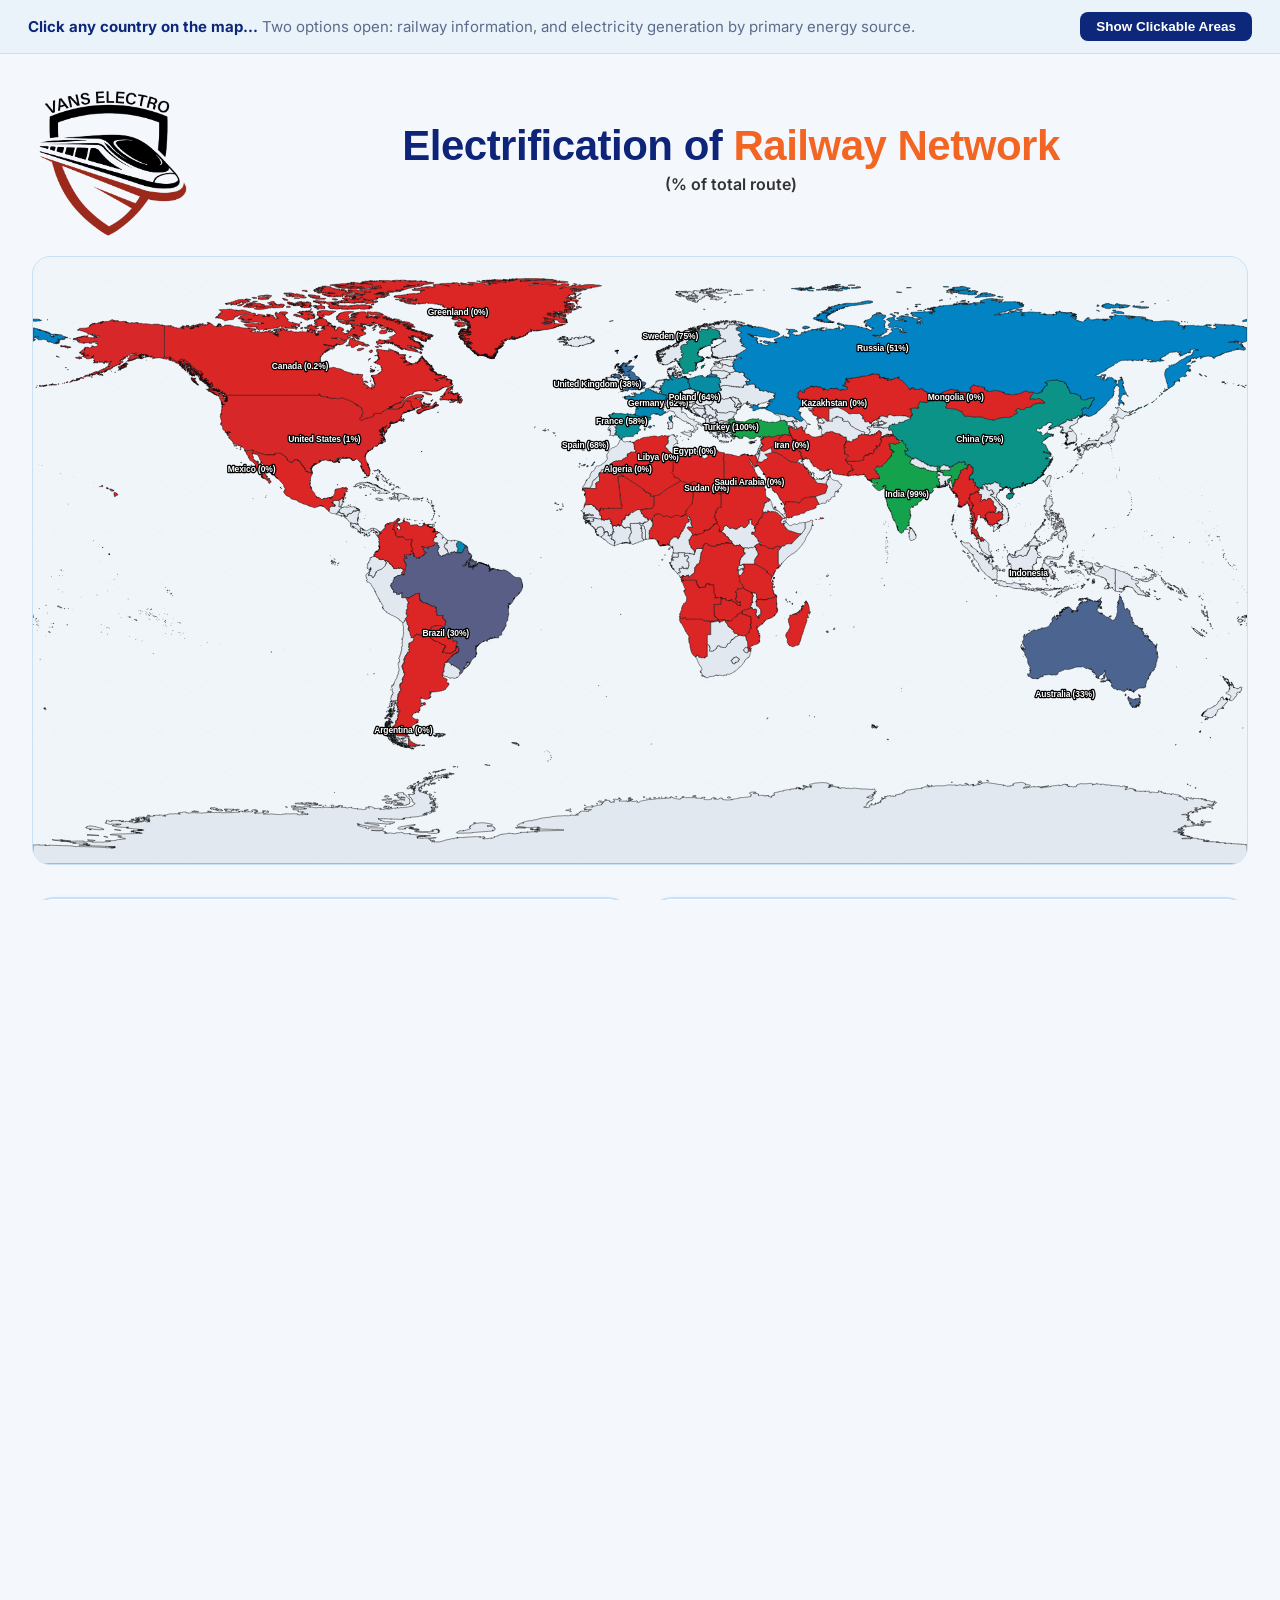
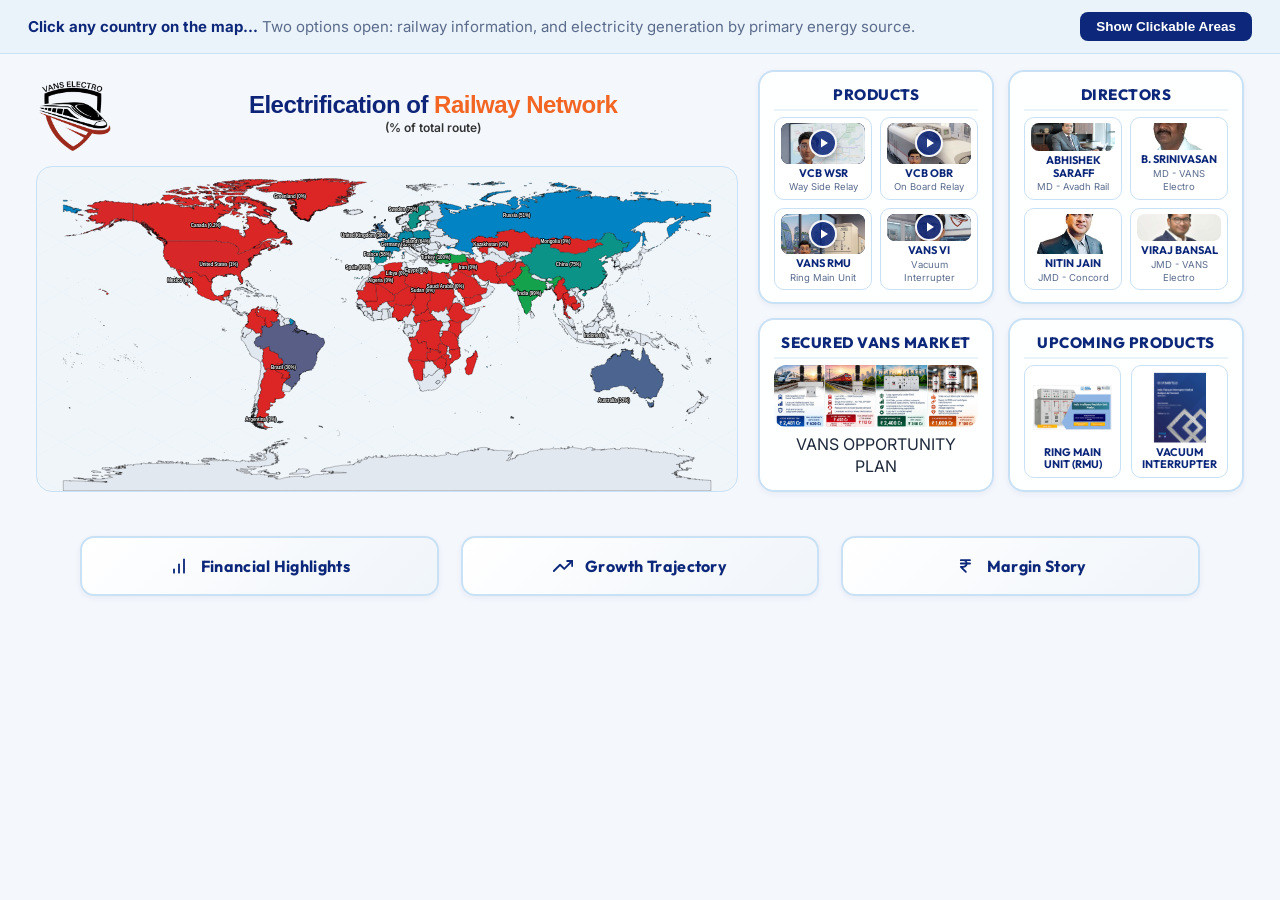
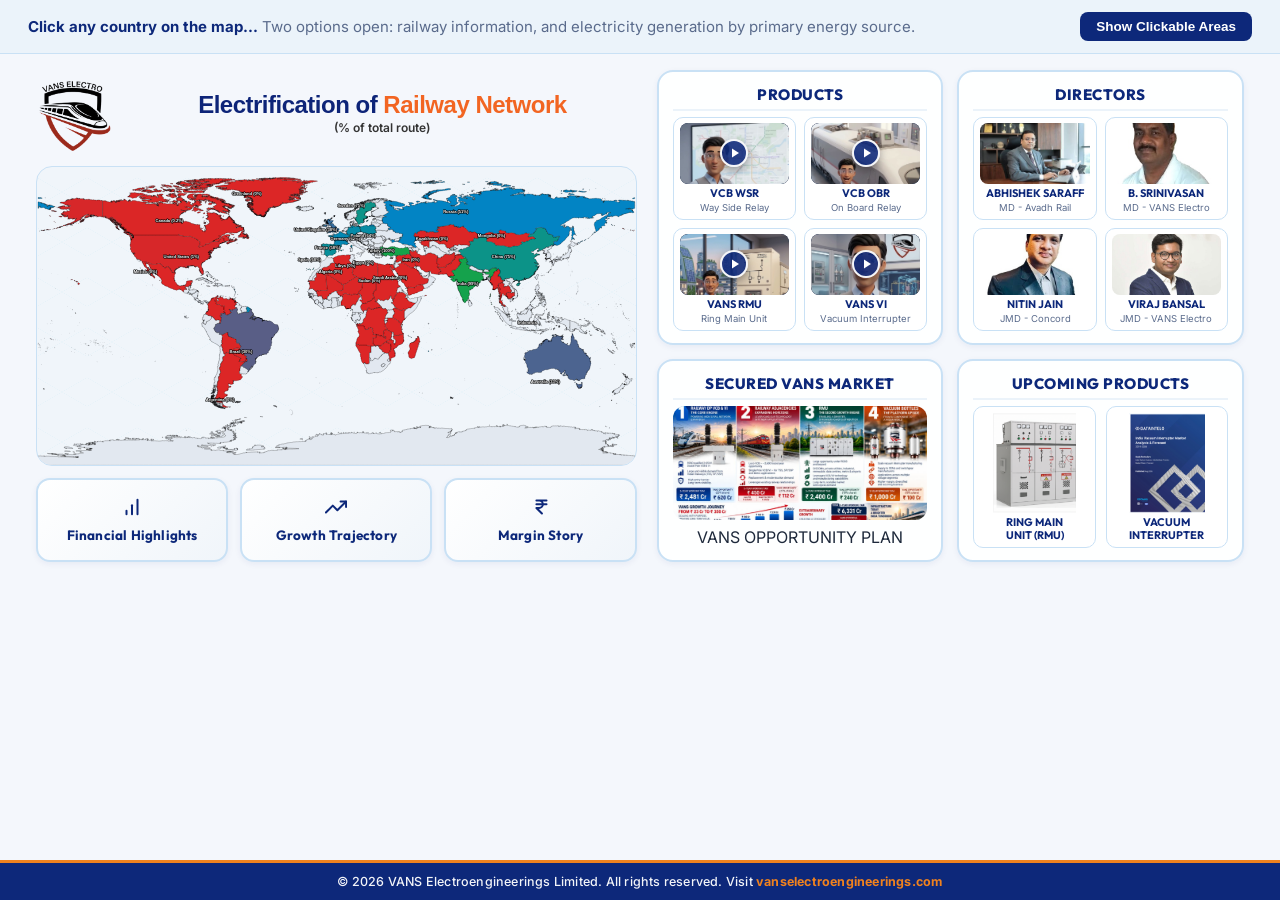
